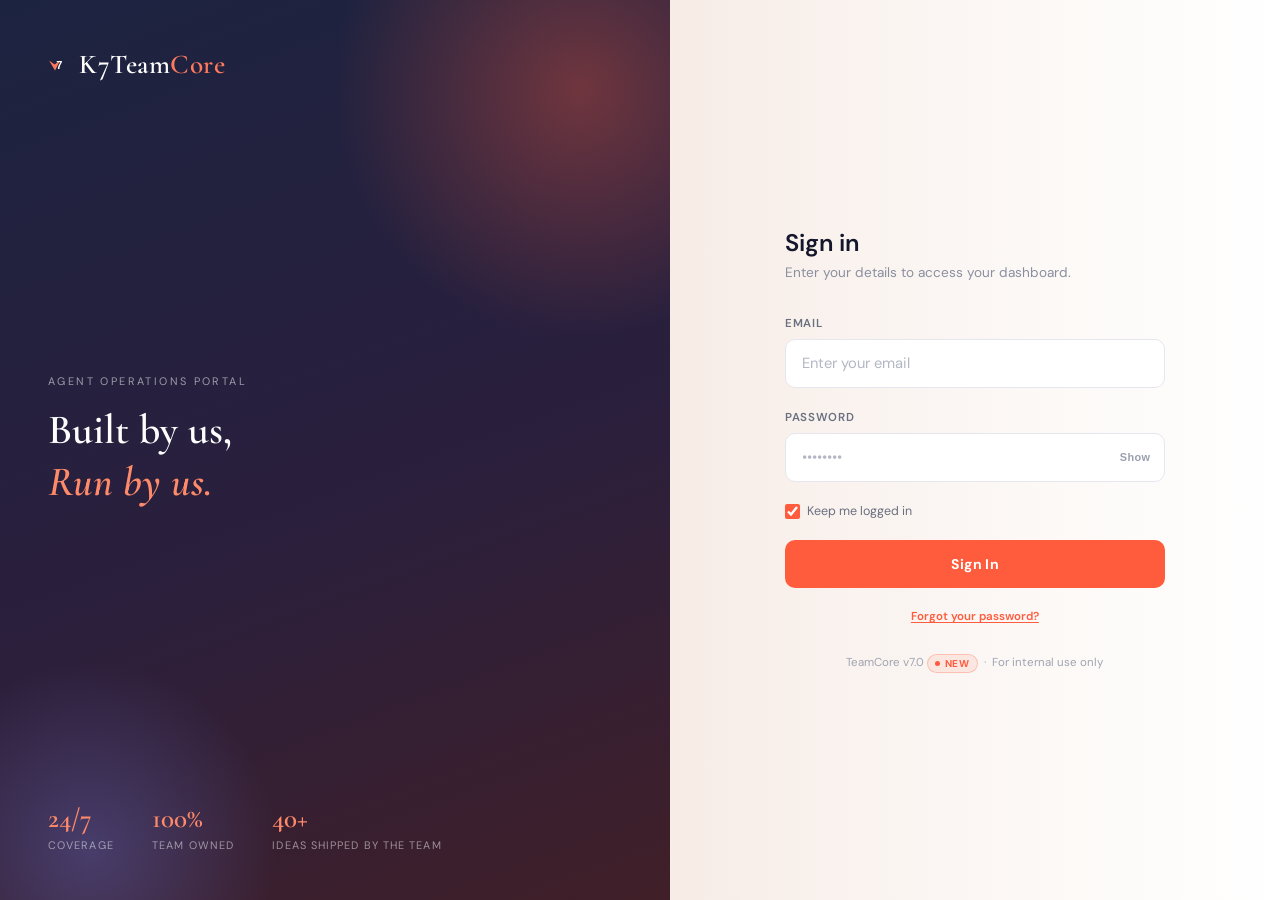
==== index.html @ cdc5b212 "Add files via upload" ====
<!DOCTYPE html>
<html lang="en">
<head>
<meta charset="UTF-8"/>
<meta name="viewport" content="width=device-width, initial-scale=1.0"/>
<title>K7TeamCore — Agent Portal</title>
<link rel="icon" type="image/png" href="favicon.png"/>
<link href="https://fonts.googleapis.com/css2?family=Cormorant+Garamond:wght@400;500;600&family=DM+Sans:wght@300;400;500;600&display=swap" rel="stylesheet"/>
<style>
  :root {
    --gold: #EF493C;
    --gold-light: #FF6658;
    --gold-dim: #C9352B;
    --navy: #DCE7F5;
    --navy-mid: #CAD5E3;
    --navy-card: #F9FBFF;
    --navy-border: #C5D1E1;
    --navy-hover: #EDF4FD;
    --text-primary: #070D2D;
    --text-muted: #445168;
    --text-dim: #7B8799;
    --accent-green: #2EC56F;
    --accent-red: #EF493C;
    --accent-blue: #4C76A8;
    --radius: 12px;
    --radius-sm: 8px;
    --transition: 0.22s ease;
  }

  /* DARK MODE */
  body.dark {
    --navy: #111827;
    --navy-mid: #1F2937;
    --navy-card: #1A2236;
    --navy-border: #2D3748;
    --navy-hover: #243044;
    --text-primary: #F1F5F9;
    --text-muted: #94A3B8;
    --text-dim: #64748B;
  }
  body.dark { background: linear-gradient(145deg, #0F172A 0%, #111827 46%, #0D1321 100%); }
  body.dark::before { opacity: 0.4; }
  body.dark .field-group input { background: #111827; border-color: #2D3748; color: #F1F5F9; }
  body.dark .field-group input::placeholder { color: #475569; }
  body.dark .comment-body { background: #1F2937; }
  body.dark .comment-input { background: #1F2937; color: #F1F5F9; }
  body.dark .ann-textarea { background: #111827; color: #F1F5F9; }
  body.dark .qa-field input, body.dark .qa-field select, body.dark .qa-field textarea,
  body.dark .qa-choice-row input[type=text] { background: #1e293b; color: #F1F5F9; border-color: #2D3748; }
  body.dark .um-input { background: #111827; color: #F1F5F9; border-color: #2D3748; }
  body.dark .quiz-option { background: #1F2937; border-color: #2D3748; color: #F1F5F9; }
  body.dark .quiz-essay { background: #111827; border-color: #2D3748; color: #F1F5F9; }
  body.dark .reports-filters input, body.dark .reports-filters select { background: #1A2236; color: #F1F5F9; border-color: #2D3748; }
  body.dark .roster-table td, body.dark .roster-table th { border-color: #2D3748; }
  body.dark .roster-table tr:nth-child(even) { background: rgba(255,255,255,.03); }
  body.dark .lightbox-info { background: #1A2236; }

  /* ═══════════════════════════════════════
     internal styles
  ═══════════════════════════════════════ */
  .xc-tab {
    padding:.45rem 1.1rem;border-radius:6px;border:1px solid var(--navy-border);
    background:var(--navy-card);color:var(--text-muted);
    font-family:'DM Sans',sans-serif;font-size:.8rem;font-weight:500;cursor:pointer;
    transition:all .18s;
  }
  .xc-tab:hover { background:var(--navy-hover);color:var(--text-primary); }
  .xc-tab.active { background:rgba(239,73,60,.1);border-color:rgba(239,73,60,.3);color:#EF493C;font-weight:600; }

  .xc-panel { display:none; }
  .xc-panel.active { display:block; animation:fadeIn .25s ease; }

  /* ═══ Escalation Desk ═══ */
  .esc-shell { padding:2rem 2.6rem 3rem; width:100%; }
  .esc-head { display:flex;align-items:center;gap:.9rem;margin-bottom:1.5rem; }
  .esc-head-icon { width:42px;height:42px;border-radius:12px;background:linear-gradient(135deg,var(--gold),var(--gold-light));display:flex;align-items:center;justify-content:center;flex-shrink:0; }
  .esc-head-title { font-family:'Cormorant Garamond',serif;font-size:1.5rem;font-weight:600;color:var(--text-primary);line-height:1.15; }
  .esc-head-sub { font-size:.78rem;color:var(--text-muted);margin-top:.15rem; }

  .esc-tabs { display:flex;gap:.5rem;margin-bottom:1.6rem;border-bottom:1px solid var(--navy-border);padding-bottom:0; }
  .esc-tab { padding:.6rem 1.1rem;border:none;background:transparent;color:var(--text-muted);font-family:'DM Sans',sans-serif;font-size:.84rem;font-weight:600;cursor:pointer;position:relative;top:1px;border-bottom:2px solid transparent;transition:color .18s,border-color .18s; }
  .esc-tab:hover { color:var(--text-primary); }
  .esc-tab.active { color:#EF493C;border-bottom-color:#EF493C; }
  .esc-panel { display:none; }
  .esc-panel.active { display:block; animation:fadeIn .2s ease; }

  .esc-live-dot { width:7px;height:7px;border-radius:50%;background:var(--accent-green);display:inline-block;animation:tsPulse 1.8s infinite; }
  .esc-live-note { font-size:.72rem;color:var(--text-dim);display:flex;align-items:center;gap:.45rem; }

  /* timers */
  .esc-timer { font-variant-numeric:tabular-nums;font-weight:700;font-size:.72rem;padding:.18rem .55rem;border-radius:20px;display:inline-flex;align-items:center;gap:.3rem;white-space:nowrap; }
  .esc-timer.ok { background:rgba(46,197,111,.12);color:var(--accent-green); }
  .esc-timer.warn { background:rgba(245,158,11,.14);color:#B7791F; }
  body.dark .esc-timer.warn { color:#F5C563; }
  .esc-timer.urgent { background:rgba(239,73,60,.14);color:#EF493C; }
  .esc-timer.progress { background:rgba(76,118,168,.14);color:var(--accent-blue); }
  .esc-timer.remote-over { background:rgba(83,74,183,.14);color:#7F77DD; }
  .esc-timer .esc-dot { width:6px;height:6px;border-radius:50%;background:currentColor;flex-shrink:0; }
  .esc-timer.urgent .esc-dot,.esc-timer.remote-over .esc-dot { animation:tsPulse 1.4s infinite; }

  /* KPI + urgent strip */
  .esc-urgent-strip { display:flex;flex-direction:column;gap:.55rem;margin-bottom:1.4rem; }
  .esc-urgent-card { background:var(--navy-card);border:1px solid var(--navy-border);border-left:3px solid var(--accent-green);border-radius:var(--radius-sm);padding:.75rem 1rem;display:flex;align-items:center;justify-content:space-between;gap:1rem;flex-wrap:wrap;transition:border-color .3s; }
  .esc-urgent-card.b-warn { border-left-color:#D9971F; }
  .esc-urgent-card.b-urgent { border-left-color:#EF493C; }
  .esc-urgent-card.b-remote { border-left-color:#7F77DD; }
  .esc-urgent-left { display:flex;align-items:center;gap:.7rem;min-width:0; }
  .esc-avatar { width:30px;height:30px;border-radius:50%;display:flex;align-items:center;justify-content:center;color:#fff;font-size:.65rem;font-weight:700;flex-shrink:0; }
  .esc-urgent-ticket { font-weight:700;font-size:.85rem;color:var(--text-primary); }
  .esc-urgent-meta { font-size:.72rem;color:var(--text-muted); }
  .esc-attn-tag { display:inline-block;font-size:.6rem;font-weight:700;letter-spacing:.03em;padding:.15rem .5rem;border-radius:20px;margin-left:.4rem;vertical-align:1px; }
  .esc-attn-tag.not-started { background:#EF493C;color:#fff; }
  .esc-attn-tag.long-remote { background:#7F77DD;color:#fff; }

  /* Cards / lists (desk) */
  .esc-mini-card { background:var(--navy-card);border:1px solid var(--navy-border);border-radius:var(--radius-sm);padding:.85rem 1rem;margin-bottom:.6rem;display:flex;align-items:center;justify-content:space-between;gap:1rem;flex-wrap:wrap; }
  .esc-mini-card.urgent { border-color:rgba(239,73,60,.35); }
  .esc-empty { font-size:.82rem;color:var(--text-dim);padding:1.6rem 0;text-align:center; }
  .esc-badge { display:inline-block;padding:.22rem .65rem;border-radius:20px;font-size:.64rem;font-weight:700;letter-spacing:.03em; }
  .esc-badge.pending { background:rgba(239,73,60,.12);color:#EF493C; }
  .esc-badge.started { background:rgba(76,118,168,.14);color:var(--accent-blue); }
  .esc-badge.resolved { background:rgba(46,197,111,.14);color:var(--accent-green); }
  .esc-vert-badge { display:inline-block;padding:.2rem .6rem;border-radius:20px;font-size:.64rem;font-weight:700;letter-spacing:.02em;border:1px solid transparent; }
  .esc-vert-badge.enterprise { background:rgba(142,124,169,.14);color:#8E7CA9;border-color:rgba(142,124,169,.3); }
  .esc-vert-badge.consumer { background:rgba(76,118,168,.14);color:var(--accent-blue);border-color:rgba(76,118,168,.3); }
  .esc-source-badge { display:inline-block;padding:.2rem .6rem;border-radius:20px;font-size:.64rem;font-weight:700;letter-spacing:.02em;border:1px solid transparent; }
  .esc-source-badge.followup { background:rgba(217,151,31,.14);color:#D9971F;border-color:rgba(217,151,31,.3); }
  .esc-source-badge.email { background:rgba(46,197,111,.14);color:var(--accent-green);border-color:rgba(46,197,111,.3); }
  .esc-source-badge.hotline { background:rgba(236,131,90,.16);color:#C25A2E;border-color:rgba(236,131,90,.35); }
  .esc-source-badge.direct { background:rgba(136,135,128,.16);color:var(--text-muted);border-color:rgba(136,135,128,.3); }

  /* Table */
  .esc-table-wrap { overflow-x:auto;border:1px solid var(--navy-border);border-radius:var(--radius); }
  .esc-table { width:100%;border-collapse:collapse;font-size:.8rem;min-width:760px; }
  .esc-table th { text-align:left;padding:.65rem .8rem;color:var(--text-muted);font-size:.65rem;text-transform:uppercase;letter-spacing:.06em;border-bottom:1px solid var(--navy-border);white-space:nowrap;background:var(--navy-hover);position:sticky;top:0; }
  .esc-table td { padding:.65rem .8rem;border-bottom:1px solid var(--navy-border);color:var(--text-primary);white-space:nowrap; }
  .esc-table tr:last-child td { border-bottom:none; }
  .esc-table tr:hover td { background:var(--navy-hover); }
  .esc-row-urgent td { background:rgba(239,73,60,.05); }

  .esc-filter-row { display:flex;gap:.6rem;flex-wrap:wrap;align-items:center; }
  .esc-filter-row .xc-input { padding:.5rem .8rem;font-size:.78rem; }

  .esc-report-name { display:flex;align-items:center;gap:.55rem;font-weight:600; }

  .esc-agent-chip { display:inline-flex;align-items:center;gap:.5rem;background:var(--navy-hover);border:1px solid var(--navy-border);border-radius:20px;padding:.3rem .5rem .3rem .3rem;font-size:.8rem;color:var(--text-primary);margin:0 .5rem .5rem 0; }
  .esc-chip-remove { border:none;background:transparent;color:var(--text-dim);cursor:pointer;font-size:1rem;line-height:1;padding:0 .2rem;border-radius:50%;transition:color .15s,background .15s; }
  .esc-chip-remove:hover { color:#fff;background:#EF493C; }
  .esc-agent-add-row { display:flex;gap:.6rem;margin-top:.7rem;flex-wrap:wrap; }


  /* Agent-wise live status cards */
  .esc-agent-grid { display:grid;grid-template-columns:repeat(auto-fill,minmax(260px,1fr));gap:.9rem; }
  .esc-agent-card { background:var(--navy-card);border:1px solid var(--navy-border);border-radius:var(--radius);padding:1rem 1.15rem;display:flex;flex-direction:column;gap:.7rem; }
  .esc-agent-card-head { display:flex;align-items:center;gap:.7rem; }
  .esc-agent-card-name { font-weight:700;font-size:.9rem;color:var(--text-primary); }
  .esc-agent-status { display:inline-flex;align-items:center;gap:.4rem;font-size:.72rem;font-weight:600;padding:.15rem .55rem;border-radius:20px;margin-top:.15rem; }
  .esc-agent-status .esc-dot { width:6px;height:6px;border-radius:50%;background:currentColor; }
  .esc-agent-status.idle { background:rgba(46,197,111,.12);color:var(--accent-green); }
  .esc-agent-status.working { background:rgba(76,118,168,.14);color:var(--accent-blue); }
  .esc-agent-status.waiting { background:rgba(239,73,60,.12);color:#EF493C; }
  .esc-agent-stats { display:grid;grid-template-columns:repeat(2,1fr);gap:.55rem .5rem;border-top:1px solid var(--navy-border);padding-top:.65rem; }
  .esc-agent-stat-val { font-size:1.05rem;font-weight:800;color:var(--text-primary);font-variant-numeric:tabular-nums; }
  .esc-agent-stat-label { font-size:.62rem;color:var(--text-dim);text-transform:uppercase;letter-spacing:.05em;margin-top:.1rem; }
  .esc-agent-current { font-size:.74rem;color:var(--text-muted); }

  .esc-modal-overlay { position:fixed;inset:0;background:rgba(7,13,45,.72);backdrop-filter:blur(5px);z-index:99997;display:flex;align-items:center;justify-content:center;padding:1rem;animation:fadeIn .15s ease; }
  .esc-modal-box { background:var(--navy-card);border:1px solid var(--navy-border);border-radius:16px;padding:1.6rem 1.8rem;max-width:440px;width:100%;box-shadow:0 20px 60px rgba(0,0,0,.5); }

  /* Own responsive grid — don't inherit live-stats-row's fixed 4-column
     layout, since a 5th KPI card would then wrap alone with empty space
     beside it. auto-fit lets all cards distribute evenly at any width. */
  /* Not Started is the hero metric — the team's #1 focus — everything
     else is secondary, smaller, and one visual step down. */
  .esc-kpi-hero-row { display:flex;flex-wrap:wrap;gap:1rem;margin-bottom:1rem; }
  .esc-kpi-hero { flex:1.3 1 260px; background:rgba(239,73,60,.07);border:1.5px solid rgba(239,73,60,.5);border-radius:var(--radius);padding:1.2rem 1.4rem; }
  .esc-kpi-hero-val { font-family:'Cormorant Garamond',serif;font-size:3rem;font-weight:600;line-height:1;color:#EF493C; }
  .esc-kpi-hero-label { font-size:.82rem;font-weight:700;color:#EF493C;margin-top:.3rem; }
  .esc-kpi-hero-split { font-size:.76rem;margin-top:.6rem;font-weight:600; }
  .esc-kpi-secondary-a { flex:1 1 220px;background:var(--navy-card);border:1px solid var(--navy-border);border-radius:var(--radius);padding:1.2rem 1.4rem; }
  .esc-kpi-secondary-a-val { font-family:'DM Sans',sans-serif;font-size:1.9rem;font-weight:800;color:var(--text-primary);letter-spacing:-.02em; }
  .esc-kpi-secondary-a-label { font-size:.78rem;color:var(--text-muted);margin-top:.2rem; }
  .esc-kpi-secondary-a-split { font-size:.72rem;margin-top:.5rem; }

  .esc-kpi-secondary-row { display:flex;flex-wrap:wrap;gap:.8rem;margin-bottom:1.4rem; }
  .esc-kpi-chip { flex:1 1 150px;background:var(--navy-card);border:1px solid var(--navy-border);border-radius:var(--radius);padding:.8rem 1rem; }
  .esc-kpi-chip-val { font-family:'DM Sans',sans-serif;font-size:1.25rem;font-weight:800;color:var(--text-primary);letter-spacing:-.02em; }
  .esc-kpi-chip-label { font-size:.68rem;color:var(--text-dim);text-transform:uppercase;letter-spacing:.04em;margin-top:.15rem; }

  .esc-agent-current-list { font-size:.74rem;color:var(--accent-blue);background:rgba(76,118,168,.1);border-radius:8px;padding:.4rem .6rem;margin-top:-.2rem; }
  .esc-agent-waiting-list { font-size:.74rem;color:#EF493C;background:rgba(239,73,60,.08);border-radius:8px;padding:.4rem .6rem;margin-top:-.2rem; }

  .esc-sla-wrap { display:flex;align-items:center;gap:1.6rem;flex-wrap:wrap; }
  .esc-sla-legend { display:flex;flex-direction:column;gap:.5rem; }
  .esc-sla-legend-row { display:flex;align-items:center;gap:.5rem;font-size:.82rem;color:var(--text-primary); }
  .esc-sla-legend-dot { width:9px;height:9px;border-radius:50%;flex-shrink:0; }

  /* Escalation Trends — plain CSS bar charts, no charting library */
  .esc-trend-agent-row { display:flex;align-items:center;gap:.7rem;margin-bottom:.55rem; }
  .esc-trend-agent-name { width:90px;flex-shrink:0;font-size:.78rem;color:var(--text-primary);white-space:nowrap;overflow:hidden;text-overflow:ellipsis; }
  .esc-trend-agent-track { flex:1;background:var(--navy-hover);border-radius:4px;height:18px;overflow:hidden; }
  .esc-trend-agent-fill { height:100%;background:var(--gold);border-radius:4px;transition:width .4s ease; }
  .esc-trend-agent-val { width:26px;flex-shrink:0;text-align:right;font-size:.78rem;font-weight:700;color:var(--text-primary); }

  @media (max-width:1440px){
    /* Laptop-range screens (14-15") — the desktop padding and hero font size
       were tuned for large external monitors and were eating up too much of
       a smaller screen's actual width/height, which read as "cramped". */
    .esc-shell { padding:1.4rem 1.5rem 2rem; }
    .esc-kpi-hero-val { font-size:2.5rem; }
    .esc-kpi-secondary-a-val { font-size:1.6rem; }
    .esc-head { margin-bottom: 1rem; }
  }

  @media (max-width:768px){
    .esc-shell { padding:1.2rem 1rem 2rem; }
  }

  .xc-card {
    background:var(--navy-card);border:1px solid var(--navy-border);
    border-radius:var(--radius);padding:1.4rem 1.6rem;margin-bottom:1rem;
  }
  .xc-card-title { font-size:1rem;font-weight:600;color:var(--text-primary);margin-bottom:.3rem; }
  .xc-card-sub { font-size:.8rem;color:var(--text-muted);margin-bottom:1rem;line-height:1.5; }

  .xc-label {
    display:block;font-size:.68rem;letter-spacing:.12em;text-transform:uppercase;
    color:var(--text-muted);margin-bottom:.4rem;font-weight:500;
  }
  .xc-input {
    width:100%;padding:.6rem .9rem;background:var(--navy-hover);
    border:1px solid var(--navy-border);border-radius:var(--radius-sm);
    color:var(--text-primary);font-family:'DM Sans',sans-serif;font-size:.875rem;
    outline:none;transition:border-color .2s;
  }
  .xc-input:focus { border-color:var(--gold-dim);box-shadow:0 0 0 3px rgba(239,73,60,.1); }

  .xc-btn {
    padding:.55rem 1.3rem;background:var(--gold);color:#fff;
    border:none;border-radius:6px;font-family:'DM Sans',sans-serif;
    font-size:.82rem;font-weight:600;cursor:pointer;transition:background .18s;
  }
  .xc-btn:hover { background:var(--gold-light); }
  .xc-btn-sec {
    padding:.55rem 1.3rem;background:transparent;color:var(--text-muted);
    border:1px solid var(--navy-border);border-radius:6px;
    font-family:'DM Sans',sans-serif;font-size:.82rem;font-weight:500;cursor:pointer;
  }
  .xc-btn-sec:hover { background:var(--navy-hover); }
  .xc-btn-danger {
    padding:.45rem 1rem;background:rgba(239,73,60,.12);color:var(--accent-red);
    border:1px solid rgba(239,73,60,.28);border-radius:6px;
    font-family:'DM Sans',sans-serif;font-size:.78rem;font-weight:600;cursor:pointer;
  }
  .xc-btn-danger:hover { background:rgba(239,73,60,.22); }
  .xc-btn-sm {
    padding:.35rem .8rem;background:var(--gold);color:#fff;border:none;
    border-radius:5px;font-family:'DM Sans',sans-serif;font-size:.75rem;
    font-weight:600;cursor:pointer;
  }
  .xc-btn-sm:hover { background:var(--gold-light); }

  .xc-row {
    display:grid;grid-template-columns:1fr 1fr 1fr auto;gap:.75rem;
    align-items:flex-end;padding:.85rem 1rem;
    background:var(--navy-hover);border:1px solid var(--navy-border);
    border-radius:var(--radius-sm);margin-bottom:.6rem;
  }
  .xc-row:last-child { margin-bottom:0; }

  .xc-limit-card {
    padding:1rem;background:var(--navy-hover);border:1px solid var(--navy-border);
    border-radius:var(--radius-sm);
  }
  .xc-limit-icon { font-size:1.4rem;margin-bottom:.6rem; }

  .xc-user-row {
    display:flex;align-items:center;gap:1rem;padding:.9rem 1rem;
    background:var(--navy-hover);border:1px solid var(--navy-border);
    border-radius:var(--radius-sm);margin-bottom:.6rem;flex-wrap:wrap;
  }
  .xc-user-info { flex:1;min-width:140px; }
  .xc-user-name { font-weight:600;font-size:.875rem;color:var(--text-primary); }
  .xc-user-email { font-size:.74rem;color:var(--text-muted);margin-top:.1rem; }
  .xc-role-select { padding:.35rem .7rem;border-radius:6px;border:1px solid var(--navy-border);background:var(--navy-card);color:var(--text-primary);font-family:'DM Sans',sans-serif;font-size:.8rem; }
  .xc-save-note { font-size:.72rem;color:var(--accent-green);display:none;margin-left:.5rem; }

  body.dark .xc-input { background:#111827;border-color:#2D3748;color:#F1F5F9; }
  body.dark .xc-row, body.dark .xc-limit-card, body.dark .xc-user-row { background:#1F2937;border-color:#2D3748; }


  .dark-toggle {
    width: 36px; height: 36px; border-radius: 50%;
    background: rgba(255,255,255,.08); border: 1px solid rgba(255,255,255,.15);
    color: #fff; font-size: 1rem; cursor: pointer;
    display: flex; align-items: center; justify-content: center;
    transition: all .2s; flex-shrink: 0;
  }
  .dark-toggle:hover { background: rgba(255,255,255,.16); }

  /* Work clock in topbar */
  .work-clock-wrap {
    display: flex; align-items: center; gap: .5rem;
    background: rgba(255,255,255,.07); border: 1px solid rgba(255,255,255,.14);
    border-radius: 30px; padding: .3rem .35rem .3rem .75rem;
  }
  .work-clock-time {
    font-size: .72rem; font-weight: 600; color: rgba(255,255,255,.7);
    font-variant-numeric: tabular-nums; min-width: 44px;
  }
  .work-clock-time.ticking { color: #4ade80; }
  .wclock-btn {
    font-size: .7rem; font-weight: 700; letter-spacing: .06em;
    padding: .3rem .8rem; border-radius: 20px; border: none;
    cursor: pointer; font-family: 'DM Sans', sans-serif;
    transition: all .2s;
  }
  .wclock-btn.start { background: #2EC56F; color: #fff; }
  .wclock-btn.start:hover { background: #27a85f; }
  .wclock-btn.end { background: rgba(239,73,60,.2); color: #ff7f75; border: 1px solid rgba(239,73,60,.3); }
  .wclock-btn.end:hover { background: rgba(239,73,60,.35); }

  /* Show/hide password */
  .pwd-wrap { position: relative; }
  .pwd-wrap input { width: 100%; padding-right: 3.5rem !important; }
  .pwd-show-btn {
    position: absolute; right: .75rem; top: 50%; transform: translateY(-50%);
    background: none; border: none; cursor: pointer;
    color: var(--text-dim); font-size: .72rem; font-weight: 600;
    font-family: 'DM Sans', sans-serif; letter-spacing: .04em;
    transition: color .2s;
  }
  .pwd-show-btn:hover { color: var(--gold); }

  * { box-sizing: border-box; margin: 0; padding: 0; }

  body {
    font-family: 'DM Sans', sans-serif;
    background:
      linear-gradient(145deg, #FBF3EC 0%, #F7ECE6 46%, #EDE0D3 100%);
    color: var(--text-primary);
    height: 100vh;
    overflow: hidden;
    display: flex;
    flex-direction: column;
  }

  /* ─── GRID NOISE BACKGROUND ─── */
  body::before {
    content: '';
    position: fixed;
    inset: 0;
    background-image:
      radial-gradient(ellipse 80% 60% at 20% 10%, rgba(239,73,60,0.09) 0%, transparent 60%),
      radial-gradient(ellipse 60% 50% at 80% 90%, rgba(76,118,168,0.12) 0%, transparent 50%),
      repeating-linear-gradient(0deg, transparent, transparent 39px, rgba(7,13,45,0.035) 39px, rgba(7,13,45,0.035) 40px),
      repeating-linear-gradient(90deg, transparent, transparent 39px, rgba(7,13,45,0.035) 39px, rgba(7,13,45,0.035) 40px);
    pointer-events: none;
    z-index: 0;
  }

  /* ─── VIEWS ─── */
  .view { display: none; position: relative; z-index: 1; flex: 1; min-height: 0; }
  .view.active { display: flex; }

  /* ══════════════════════════════
     LOGIN PAGE — Split Editorial
     (scoped under #login-view; does NOT touch
      shared classes like .field-group used elsewhere)
  ══════════════════════════════ */
  #login-view {
    align-items: stretch;
    justify-content: flex-start;
    padding: 0;
    overflow-y: auto;
  }

  .li-brand {
    flex: 1.05;
    position: relative;
    background: linear-gradient(160deg, #1c2340 0%, #2a1f3d 55%, #401f28 100%);
    display: flex; flex-direction: column; justify-content: space-between;
    padding: 3rem;
    overflow: hidden;
    color: #fff;
    min-height: 100%;
  }
  .li-brand::before, .li-brand::after {
    content: ''; position: absolute; border-radius: 50%;
    background: radial-gradient(circle, rgba(255,91,61,0.35), transparent 70%);
  }
  .li-brand::before { width: 500px; height: 500px; top: -160px; right: -160px; animation: liFloat1 14s ease-in-out infinite; }
  .li-brand::after { width: 380px; height: 380px; bottom: -140px; left: -100px; background: radial-gradient(circle, rgba(120,140,255,0.28), transparent 70%); animation: liFloat2 16s ease-in-out infinite; }
  @keyframes liFloat1 { 0%,100% { transform: translate(0,0); } 50% { transform: translate(-30px,30px); } }
  @keyframes liFloat2 { 0%,100% { transform: translate(0,0); } 50% { transform: translate(25px,-25px); } }

  .li-brand-top { position: relative; z-index: 2; display: flex; align-items: center; gap: 9px; }
  .li-brand-word { font-family: 'Cormorant Garamond', serif; font-size: 1.7rem; font-weight: 600; letter-spacing: .02em; }
  .li-brand-word span { color: #ff7a5c; }

  .li-brand-mid { position: relative; z-index: 2; max-width: 420px; }
  .li-eyebrow { font-size: .68rem; letter-spacing: .22em; text-transform: uppercase; color: rgba(255,255,255,0.55); margin-bottom: 1.1rem; }
  .li-brand-mid h1 { font-family: 'Cormorant Garamond', serif; font-size: 2.6rem; font-weight: 600; line-height: 1.25; color: #fff; }
  .li-brand-mid h1 .li-accent { color: #ff8a6a; font-style: italic; }
  .li-brand-mid p { font-size: .9rem; color: rgba(255,255,255,0.65); margin-top: 1.1rem; line-height: 1.7; }

  .li-brand-bottom { position: relative; z-index: 2; display: flex; gap: 2.4rem; }
  .li-stat .n { font-family: 'Cormorant Garamond', serif; font-size: 1.7rem; font-weight: 600; color: #ff8a6a; }
  .li-stat .l { font-size: .68rem; letter-spacing: .1em; text-transform: uppercase; color: rgba(255,255,255,0.5); margin-top: .2rem; }

  .li-panel {
    flex: 1;
    display: flex; align-items: center; justify-content: center;
    padding: 2rem;
    position: relative;
    background: linear-gradient(90deg, #f7ece6 0%, #fbf6f3 45%, #ffffff 100%);
  }
  .li-form-wrap { width: 100%; max-width: 380px; }

  .li-form-head { margin-bottom: 2.2rem; text-align: left; }
  .li-form-head h2 { font-size: 1.5rem; font-weight: 600; color: #14172b; font-family: 'DM Sans', sans-serif; }
  .li-form-head p { font-size: .85rem; color: #8a8f9f; margin-top: .35rem; }

  .li-field { margin-bottom: 1.35rem; }
  .li-field label {
    display: block; font-size: .72rem; font-weight: 600; letter-spacing: .06em;
    text-transform: uppercase; color: #6b7080; margin-bottom: .5rem;
  }
  .li-field .li-wrap { position: relative; }
  .li-field input {
    width: 100%; padding: .85rem 1rem;
    background: #fff;
    border: 1.5px solid #e6e7ee; border-radius: 10px;
    font-family: 'DM Sans', sans-serif; font-size: .92rem; color: #14172b;
    outline: none; transition: border-color .2s, box-shadow .2s;
  }
  .li-field input:focus { border-color: #ff5b3d; box-shadow: 0 0 0 4px rgba(255,91,61,0.1); }
  .li-field input::placeholder { color: #b3b7c4; }

  .li-pwd-toggle {
    position: absolute; right: .9rem; top: 50%; transform: translateY(-50%);
    font-size: .68rem; font-weight: 700; color: #9a9fae; background: none;
    border: none; cursor: pointer; letter-spacing: .04em;
  }
  .li-pwd-toggle:hover { color: #ff5b3d; }

  .li-row-check {
    display: flex; align-items: center; gap: .45rem;
    font-size: .78rem; color: #6b7080; cursor: pointer;
    margin: .3rem 0 1.1rem;
  }
  .li-row-check input { accent-color: #ff5b3d; width: 15px; height: 15px; }

  .login-error,
  .login-status {
    font-size: 0.82rem;
    margin: 0 0 0.8rem;
    display: none;
    justify-content: center;
    align-items: center;
    gap: 0.6rem;
  }

  .login-error { color: var(--accent-red); text-align: center; }
  .login-status {
    color: #8a8f9f;
    text-align: center;
    display: flex;
  }

  .login-loader {
    width: 16px;
    height: 16px;
    border-radius: 50%;
    border: 2px solid rgba(20,23,43,0.12);
    border-top-color: #ff5b3d;
    animation: spin 0.9s linear infinite;
  }

  @keyframes spin {
    to { transform: rotate(360deg); }
  }

  .login-btn {
    width: 100%;
    padding: .95rem;
    margin-top: .2rem;
    border: none; border-radius: 10px;
    background: #ff5b3d;
    color: #fff;
    font-family: 'DM Sans', sans-serif;
    font-size: .88rem;
    font-weight: 700;
    letter-spacing: 0.02em;
    cursor: pointer;
    transition: background .2s, transform .2s;
  }

  .login-btn:hover { background: #e84a2e; transform: translateY(-1px); }
  .login-btn:active { transform: translateY(0); }
  .login-btn:disabled { opacity: .75; cursor: default; transform: none; }

  .li-fp-link { font-size: .72rem; color: #ff5b3d; cursor: pointer; text-decoration: underline; text-underline-offset: 2px; font-weight: 600; }
  .li-fp-msg { font-size: .72rem; color: #a0a4b2; }

  .login-footer {
    margin-top: 1.8rem;
    text-align: center;
    font-size: 0.72rem;
    color: #a0a4b2;
  }

  .li-new-badge {
    display: inline-flex;
    align-items: center;
    gap: .3rem;
    font-size: .62rem;
    font-weight: 700;
    letter-spacing: .06em;
    text-transform: uppercase;
    color: #ff5b3d;
    background: rgba(255,91,61,0.1);
    border: 1px solid rgba(255,91,61,0.28);
    border-radius: 20px;
    padding: .12rem .5rem .12rem .4rem;
    vertical-align: middle;
  }
  .li-new-badge::before {
    content: '';
    width: 5px; height: 5px; border-radius: 50%;
    background: #ff5b3d;
    animation: liNewPulse 1.8s ease-in-out infinite;
  }
  @keyframes liNewPulse {
    0%, 100% { opacity: 1; box-shadow: 0 0 0 0 rgba(255,91,61,0.5); }
    50% { opacity: .6; box-shadow: 0 0 0 3px rgba(255,91,61,0); }
  }

  /* UI dissolving into particles: the two login panels fade + scale down
     while the magnetic particle convergence plays on the canvas above them.
     Also applies to the dashboard so the same effect works in reverse on
     logout (dashboard dissolves, login panels reform underneath). */
  body.li-transitioning .li-brand,
  body.li-transitioning .li-panel,
  body.li-transitioning #dashboard-view {
    transition: transform .8s cubic-bezier(.65,0,.35,1), filter .8s ease, opacity .8s cubic-bezier(.65,0,.35,1);
    transform: scale(0.96);
    filter: blur(4px);
    opacity: 0;
  }

  /* Magnetic particle convergence canvas */
  .li-wipe {
    position: fixed; inset: 0; z-index: 999;
    pointer-events: none;
    opacity: 0;
    transition: opacity .25s ease;
  }
  .li-wipe.show { opacity: 1; pointer-events: all; }

  /* Brand mark that condenses into being at the convergence point, then
     bursts away (success) or is simply dismissed (failure/reverse) */
  .li-wipe-logo {
    position: fixed; top: 0; left: 0; z-index: 1000;
    width: 42px; height: 42px;
    transform: translate(-50%,-50%) scale(0.4);
    opacity: 0;
    pointer-events: none;
    filter: drop-shadow(0 0 18px rgba(255,91,61,0.8));
    transition: opacity .35s ease, transform .35s cubic-bezier(.34,1.56,.64,1), filter .35s ease;
  }
  .li-wipe-logo svg { width: 100%; height: 100%; display: block; }
  .li-wipe-logo.show { opacity: 1; transform: translate(-50%,-50%) scale(1); }
  .li-wipe-logo.burst { opacity: 0; transform: translate(-50%,-50%) scale(2.1); filter: drop-shadow(0 0 34px rgba(255,91,61,0)); }

  /* Lightweight local particle burst for small in-page actions (Start/End
     Work) — always transparent when idle, never dims the screen or blocks
     clicks, unlike the full-screen login/logout transition above. */
  .li-burst { position: fixed; inset: 0; z-index: 500; pointer-events: none; }

  @media (max-width: 860px) {
    #login-view { flex-direction: column; }
    .li-brand { min-height: 260px; padding: 2rem; }
    .li-brand-mid h1 { font-size: 2rem; }
  }

  /* ══════════════════════════════
     DASHBOARD LAYOUT
  ══════════════════════════════ */
  #dashboard-view {
    flex-direction: column;
  }

  /* ─── TOPBAR ─── */
  .topbar {
    display: flex;
    align-items: center;
    justify-content: space-between;
    padding: 0 2rem;
    height: 60px;
    background: rgba(19,23,49,0.96);
    backdrop-filter: blur(12px);
    border-bottom: 1px solid var(--navy-border);
    position: sticky;
    top: 0;
    z-index: 100;
    flex-shrink: 0;
  }

  .topbar-brand {
    font-family: 'Cormorant Garamond', serif;
    font-size: 1.5rem;
    font-weight: 600;
    letter-spacing: 0.04em;
    color: #FFFFFF;
  }

  .topbar-brand span { color: var(--gold); }

  .topbar-right {
    display: flex;
    align-items: center;
    gap: 1.2rem;
  }

  .agent-badge {
    display: flex;
    align-items: center;
    gap: 0.6rem;
    background: var(--navy-card);
    border: 1px solid var(--navy-border);
    padding: 0.35rem 0.9rem 0.35rem 0.35rem;
    border-radius: 50px;
  }

  .avatar {
    width: 30px; height: 30px;
    border-radius: 50%;
    background: linear-gradient(135deg, var(--gold-dim), var(--gold));
    display: flex; align-items: center; justify-content: center;
    font-size: 0.7rem;
    font-weight: 600;
    color: #FFFFFF;
  }

  .agent-name {
    font-size: 0.82rem;
    font-weight: 500;
    color: var(--text-primary);
  }

  .logout-btn {
    background: rgba(239,73,60,0.14);
    border: 1px solid rgba(255,255,255,0.34);
    color: #FFFFFF;
    padding: 0.38rem 0.95rem;
    border-radius: 6px;
    font-size: 0.8rem;
    font-weight: 600;
    cursor: pointer;
    transition: all var(--transition);
    font-family: 'DM Sans', sans-serif;
  }

  .logout-btn:hover {
    background: var(--gold);
    border-color: var(--gold-light);
    color: #FFFFFF;
    transform: translateY(-1px);
  }

  /* ─── BODY LAYOUT ─── */
  .dash-body {
    display: flex;
    flex: 1;
    min-height: 0; /* critical: lets flex children shrink below content size */
    overflow: hidden;
  }

  /* ─── SIDEBAR ─── */
  .sidebar {
    width: 220px;
    flex-shrink: 0;
    background: var(--navy-card);
    border-right: 1px solid var(--navy-border);
    padding: 1.5rem 0;
    display: flex;
    flex-direction: column;
    gap: 0.25rem;
    overflow-y: auto;
    overflow-x: hidden;
  }

  .sidebar-section {
    padding: 0 1rem 0.5rem;
    font-size: 0.62rem;
    letter-spacing: 0.16em;
    text-transform: uppercase;
    color: var(--text-dim);
    font-weight: 500;
    margin-top: 1rem;
  }

  .sidebar-item {
    display: flex;
    align-items: center;
    gap: 0.75rem;
    padding: 0.6rem 1.2rem;
    margin: 0 0.5rem;
    border-radius: var(--radius-sm);
    cursor: pointer;
    transition: all var(--transition);
    font-size: 0.875rem;
    font-weight: 400;
    color: var(--text-muted);
    border: 1px solid transparent;
  }

  .sidebar-item:hover {
    background: var(--navy-hover);
    color: var(--text-primary);
  }

  .sidebar-item.active {
    background: rgba(174,123,76,0.10);
    border-color: rgba(174,123,76,0.24);
    color: var(--gold-light);
  }

  .sidebar-item .s-icon {
    width: 18px;
    height: 18px;
    opacity: 0.7;
    flex-shrink: 0;
  }

  .sidebar-item.active .s-icon { opacity: 1; }

  .sidebar-badge {
    margin-left: auto;
    background: var(--gold);
    color: #1a1200;
    font-size: 0.65rem;
    font-weight: 600;
    padding: 1px 6px;
    border-radius: 10px;
  }

  .admin-only {
    display: none;
  }

  /* ─── MAIN CONTENT ─── */
  .main-content {
    flex: 1;
    overflow-y: auto;
    padding: 2rem 2.5rem;
  }

  .page { display: none; }
  .page.active { display: block; animation: fadeIn 0.3s ease; }
  #page-about.active { display: flex !important; flex-direction: column; }

  /* ─── HOME PAGE ─── */
  /* ── Weather Widget + World Clock Dropdown ── */
  .wx-widget {
    display: inline-flex; align-items: center; gap: .4rem;
    background: rgba(255,255,255,.08); border: 1px solid rgba(255,255,255,.13);
    border-radius: 30px; padding: .28rem .65rem .28rem .48rem;
    cursor: pointer; transition: background .18s;
    font-family: 'DM Sans', sans-serif;
    white-space: nowrap; flex-shrink: 0;
    color: inherit; outline: none;
  }
  .wx-widget:hover, .wx-widget.open { background: rgba(255,255,255,.16); border-color: rgba(255,255,255,.22); }
  .wx-icon { font-size: 1rem; line-height: 1; flex-shrink: 0; }
  .wx-temp { font-size: .76rem; font-weight: 700; color: rgba(255,255,255,.92); }
  .wx-city-pill { font-size: .72rem; font-weight: 500; color: rgba(255,255,255,.7); }
  .wx-pill-sep { font-size: .6rem; color: rgba(255,255,255,.25); }
  .wx-globe { font-size: .78rem; line-height: 1; }
  .wx-arrow { font-size: .6rem; color: rgba(255,255,255,.45); margin-left: .1rem; transition: transform .18s; }
  .wx-widget.open .wx-arrow { transform: rotate(180deg); }

  /* Dropdown */
  .wx-dropdown {
    position: absolute; top: calc(100% + 10px); left: 0;
    width: 520px; max-width: calc(100vw - 2rem);
    background: #111827;
    border: 1px solid rgba(255,255,255,.1);
    border-radius: 20px; padding: 0;
    box-shadow: 0 32px 80px rgba(0,0,0,.7), 0 0 0 0.5px rgba(255,255,255,.06);
    z-index: 9999; overflow: hidden;
    max-height: calc(100vh - 80px); overflow-y: auto;
    animation: wxFadeIn .2s cubic-bezier(.16,1,.3,1);
  }
  body:not(.dark) .wx-dropdown {
    background: #1e293b;
    border-color: rgba(255,255,255,.12);
    box-shadow: 0 32px 80px rgba(0,0,0,.45), 0 0 0 0.5px rgba(255,255,255,.08);
  }
  @keyframes wxFadeIn { from { opacity:0; transform:translateY(-8px) scale(.98); } to { opacity:1; transform:translateY(0) scale(1); } }

  .wx-drop-header {
    display: flex; align-items: center; justify-content: space-between;
    padding: .85rem 1.1rem .6rem;
    border-bottom: 0.5px solid rgba(255,255,255,.07);
  }
  .wx-drop-header-left { display: flex; align-items: center; gap: .5rem; }
  .wx-drop-htitle {
    font-size: .72rem; font-weight: 600; letter-spacing: .1em;
    text-transform: uppercase; color: rgba(255,255,255,.4);
    font-family: 'DM Sans', sans-serif;
  }
  .wx-beta-tag {
    font-size: .55rem; font-weight: 700; letter-spacing: .1em;
    text-transform: uppercase; color: rgba(239,73,60,.9);
    background: rgba(239,73,60,.12); border: 1px solid rgba(239,73,60,.25);
    border-radius: 4px; padding: 1px 5px;
    font-family: 'DM Sans', sans-serif;
  }
  .wx-drop-lastupd {
    font-size: .62rem; color: rgba(255,255,255,.22);
    font-family: 'DM Sans', sans-serif;
  }

  .wx-grid {
    display: grid; grid-template-columns: 1fr 1fr;
    gap: 0; padding: .5rem;
  }
  .wx-city-card {
    display: flex; align-items: center; gap: .7rem;
    padding: .7rem .85rem; border-radius: 12px;
    transition: background .15s; cursor: default;
    position: relative; overflow: hidden;
  }
  .wx-city-card:hover { background: rgba(255,255,255,.06); }
  .wx-city-card.work-hours { background: rgba(46,197,111,.04); }
  .wx-city-card.work-hours:hover { background: rgba(46,197,111,.08); }

  /* Subtle separator lines between rows */
  .wx-city-card:nth-child(odd):not(:nth-last-child(-n+2)) {
    border-bottom: 0.5px solid rgba(255,255,255,.04);
  }

  .wx-work-dot {
    width: 5px; height: 5px; border-radius: 50%; flex-shrink: 0;
    background: rgba(255,255,255,.15); position: absolute; top: .7rem; right: .75rem;
  }
  .wx-work-dot.active { background: #2EC56F; box-shadow: 0 0 6px rgba(46,197,111,.7); }

  .wx-city-flag { width:28px; height:20px; border-radius:3px; flex-shrink:0; object-fit:cover; display:block; }
  .wx-city-body { flex: 1; min-width: 0; }
  .wx-city-name {
    font-size: .7rem; font-weight: 500; color: rgba(255,255,255,.5);
    font-family: 'DM Sans',sans-serif; margin-bottom: 1px;
    white-space: nowrap; overflow: hidden; text-overflow: ellipsis;
  }
  .wx-city-time {
    font-size: 1.05rem; font-weight: 700; color: rgba(255,255,255,.95);
    font-family: 'DM Sans',sans-serif; font-variant-numeric: tabular-nums;
    letter-spacing: -.01em; line-height: 1.1;
  }
  .wx-city-ampm {
    font-size: .65rem; font-weight: 500; color: rgba(255,255,255,.4);
    font-family: 'DM Sans',sans-serif; margin-left: 2px;
  }
  .wx-city-date {
    font-size: .62rem; color: rgba(255,255,255,.25);
    font-family: 'DM Sans',sans-serif; margin-top: 1px;
  }
  .wx-city-wx { text-align: right; flex-shrink: 0; min-width: 36px; }
  .wx-city-wicon { font-size: 1.3rem; display: block; line-height: 1; }
  .wx-city-wtemp {
    font-size: .65rem; font-weight: 600; color: rgba(255,255,255,.45);
    font-family: 'DM Sans',sans-serif; display: block; text-align: center;
    margin-top: 1px;
  }
  .wx-drop-footer {
    padding: .5rem 1.1rem .65rem;
    border-top: 0.5px solid rgba(255,255,255,.06);
    font-size: .62rem; color: rgba(255,255,255,.2);
    font-family: 'DM Sans',sans-serif;
    display: flex; align-items: center; gap: .4rem;
  }
  @media (max-width: 600px) {
    .wx-dropdown { width: calc(100vw - 1rem); left: auto; right: -1rem; border-radius: 16px; }
    .wx-grid { grid-template-columns: 1fr; }
    .wx-city-pill, .wx-pill-sep, .wx-globe { display: none; }
  }

  .wx-dropdown::-webkit-scrollbar { width: 4px; }
  .wx-dropdown::-webkit-scrollbar-track { background: transparent; }
  .wx-dropdown::-webkit-scrollbar-thumb { background: rgba(255,255,255,.15); border-radius: 4px; }
  .wx-dropdown::-webkit-scrollbar-thumb:hover { background: rgba(255,255,255,.28); }

  .home-greeting {
    margin-bottom: 2.5rem;
  }

  .home-greeting h1 {
    font-family: 'Cormorant Garamond', serif;
    font-size: 2rem;
    font-weight: 500;
    color: var(--text-primary);
    line-height: 1.2;
  }

  .home-greeting p {
    color: var(--text-muted);
    font-size: 0.875rem;
    margin-top: 0.4rem;
  }

  .date-pill {
    display: inline-block;
    background: rgba(174,123,76,0.12);
    border: 1px solid rgba(174,123,76,0.26);
    color: var(--gold-light);
    font-size: 0.75rem;
    padding: 0.25rem 0.8rem;
    border-radius: 20px;
    margin-bottom: 0.6rem;
    letter-spacing: 0.06em;
  }

  /* Absence Banner */
  .absence-banner {
    background: rgba(199,102,95,0.08);
    border: 1px solid rgba(199,102,95,0.22);
    border-radius: var(--radius);
    padding: 1rem 1.4rem;
    margin-bottom: 2rem;
    display: flex;
    align-items: center;
    gap: 1rem;
  }

  .absence-icon {
    width: 36px; height: 36px;
    border-radius: 50%;
    background: rgba(199,102,95,0.13);
    display: flex; align-items: center; justify-content: center;
    flex-shrink: 0;
  }

  .absence-icon svg { width:16px; height:16px; stroke:var(--accent-red); fill:none; stroke-width:2; }

  .absence-text strong { color: var(--accent-red); font-size: 0.82rem; display: block; }
  .absence-text span { color: var(--text-muted); font-size: 0.8rem; }

  /* Module Cards Grid */
  .module-grid {
    display: grid;
    grid-template-columns: repeat(auto-fill, minmax(200px, 1fr));
    gap: 1rem;
    margin-bottom: 2.5rem;
  }

  .module-card {
    background: var(--navy-card);
    border: 1px solid var(--navy-border);
    border-radius: var(--radius);
    padding: 1.4rem;
    cursor: pointer;
    transition: all var(--transition);
    position: relative;
    overflow: hidden;
  }

  .module-card::after {
    content: '';
    position: absolute;
    bottom: 0; left: 0; right: 0;
    height: 2px;
    opacity: 0;
    transition: opacity var(--transition);
  }

  .module-card:hover { border-color: var(--navy-hover); transform: translateY(-2px); }
  .module-card:hover::after { opacity: 1; }

  .module-card.gold::after { background: var(--gold); }
  .module-card.blue::after { background: var(--accent-blue); }
  .module-card.green::after { background: var(--accent-green); }
  .module-card.red::after { background: var(--accent-red); }
  .module-card.purple::after { background: #8E7CA9; }

  .mc-icon {
    width: 40px; height: 40px;
    border-radius: 10px;
    display: flex; align-items: center; justify-content: center;
    margin-bottom: 1rem;
  }

  .mc-icon svg { width: 20px; height: 20px; fill: none; stroke-width: 1.8; }

  .mc-icon.gold { background: rgba(174,123,76,0.13); }
  .mc-icon.gold svg { stroke: var(--gold); }
  .mc-icon.blue { background: rgba(94,131,168,0.13); }
  .mc-icon.blue svg { stroke: var(--accent-blue); }
  .mc-icon.green { background: rgba(78,154,131,0.13); }
  .mc-icon.green svg { stroke: var(--accent-green); }
  .mc-icon.red { background: rgba(199,102,95,0.13); }
  .mc-icon.red svg { stroke: var(--accent-red); }
  .mc-icon.purple { background: rgba(142,124,169,0.13); }
  .mc-icon.purple svg { stroke: #8E7CA9; }

  .mc-title {
    font-size: 0.9rem;
    font-weight: 500;
    color: var(--text-primary);
    margin-bottom: 0.25rem;
  }

  .mc-desc {
    font-size: 0.75rem;
    color: var(--text-muted);
    line-height: 1.4;
  }

  /* Quick Stats */
  .stats-row {
    display: grid;
    grid-template-columns: repeat(auto-fill, minmax(150px, 1fr));
    gap: 1rem;
    margin-bottom: 2rem;
  }

  .stat-card {
    background: var(--navy-card);
    border: 1px solid var(--navy-border);
    border-radius: var(--radius);
    padding: 1.1rem 1.2rem;
  }

  .stat-label {
    font-size: 0.7rem;
    letter-spacing: 0.1em;
    text-transform: uppercase;
    color: var(--text-dim);
    margin-bottom: 0.5rem;
  }

  .stat-val {
    font-size: 1.8rem;
    font-family: 'Cormorant Garamond', serif;
    font-weight: 600;
    color: var(--text-primary);
    line-height: 1;
  }

  .stat-sub {
    font-size: 0.72rem;
    color: var(--text-muted);
    margin-top: 0.3rem;
  }

  .stat-up { color: var(--accent-green); }
  .stat-down { color: var(--accent-red); }

  /* Section title */
  .section-title {
    font-size: 0.72rem;
    letter-spacing: 0.14em;
    text-transform: uppercase;
    color: var(--text-dim);
    margin-bottom: 1rem;
    font-weight: 500;
    display: flex;
    align-items: center;
    gap: 0.5rem;
  }

  .section-title::after {
    content: '';
    flex: 1;
    height: 1px;
    background: var(--navy-border);
  }

  /* Daily Quiz CTA */
  .quiz-cta {
    background: linear-gradient(135deg, rgba(174,123,76,0.10), rgba(78,154,131,0.06));
    border: 1px solid rgba(174,123,76,0.22);
    border-radius: var(--radius);
    padding: 1.5rem;
    display: flex;
    align-items: center;
    justify-content: space-between;
    gap: 1rem;
    margin-bottom: 2rem;
    cursor: pointer;
    transition: all var(--transition);
  }

  .quiz-cta:hover { border-color: rgba(174,123,76,0.38); }

  .quiz-cta-text strong {
    display: block;
    font-size: 0.95rem;
    font-weight: 500;
    color: var(--gold-light);
    margin-bottom: 0.2rem;
  }

  .quiz-cta-text span {
    font-size: 0.78rem;
    color: var(--text-muted);
  }

  .quiz-cta-btn {
    background: var(--gold);
    color: #1a1200;
    font-size: 0.78rem;
    font-weight: 600;
    padding: 0.55rem 1.2rem;
    border-radius: 6px;
    border: none;
    cursor: pointer;
    font-family: 'DM Sans', sans-serif;
    white-space: nowrap;
    transition: background var(--transition);
  }

  .quiz-cta-btn:hover { background: var(--gold-light); }

  /* ─── PLACEHOLDER PAGE ─── */
  .placeholder-page {
    display: flex;
    flex-direction: column;
    align-items: center;
    justify-content: center;
    min-height: 60vh;
    text-align: center;
    color: var(--text-dim);
  }

  .placeholder-page .big-icon {
    width: 64px; height: 64px;
    background: var(--navy-card);
    border: 1px solid var(--navy-border);
    border-radius: 16px;
    display: flex; align-items: center; justify-content: center;
    margin-bottom: 1.5rem;
  }

  .placeholder-page .big-icon svg { width:28px; height:28px; fill:none; stroke:var(--text-dim); stroke-width:1.5; }
  .placeholder-page h2 { font-size: 1.1rem; font-weight: 500; color: var(--text-muted); margin-bottom: 0.5rem; }
  .placeholder-page p { font-size: 0.82rem; max-width: 300px; line-height: 1.6; }

  .roster-page {
    display: flex;
    flex-direction: column;
    gap: 1rem;
    min-height: 60vh;
  }

  .roster-header {
    display: flex;
    align-items: center;
    justify-content: space-between;
    gap: 1rem;
    flex-wrap: wrap;
  }

  .roster-header h2 {
    margin-bottom: 0.25rem;
    font-size: 1.35rem;
  }

  .roster-header p {
    margin: 0;
    color: var(--text-muted);
    font-size: 0.95rem;
  }

  .roster-refresh-btn {
    padding: 0.75rem 1rem;
    border: none;
    border-radius: 10px;
    background: var(--gold);
    color: #111;
    font-weight: 600;
    cursor: pointer;
    transition: background var(--transition);
  }

  .roster-refresh-btn:hover {
    background: var(--gold-light);
  }

  .roster-table-wrap {
    overflow-x: auto;
    background: var(--navy-card);
    border: 1px solid var(--navy-border);
    border-radius: 18px;
    padding: 1rem;
    min-height: 320px;
  }

  .roster-table {
    width: 100%;
    border-collapse: collapse;
    min-width: 720px;
  }

  .kb-page {
    display: flex;
    flex-direction: column;
    gap: 1rem;
    min-height: 60vh;
  }

  .kb-header {
    display: flex;
    align-items: center;
    justify-content: space-between;
    gap: 1rem;
    flex-wrap: wrap;
  }

  .kb-header h2 {
    margin-bottom: 0.25rem;
    font-size: 1.35rem;
  }

  .kb-header p {
    margin: 0;
    color: var(--text-muted);
    font-size: 0.95rem;
  }

  .kb-open-btn {
    padding: 0.75rem 1rem;
    background: var(--gold);
    color: #111;
    border-radius: 10px;
    text-decoration: none;
    font-weight: 600;
    transition: background var(--transition);
  }

  .kb-open-btn:hover {
    background: var(--gold-light);
  }

  .kb-iframe-wrap {
    min-height: 70vh;
    border: 1px solid var(--navy-border);
    border-radius: 18px;
    overflow: hidden;
    box-shadow: 0 20px 40px rgba(7,13,45,0.08);
  }

  .kb-iframe-wrap iframe {
    width: 100%;
    min-height: 70vh;
    border: none;
  }

  .roster-table th,
  .roster-table td {
    padding: 0.75rem 0.9rem;
    border-bottom: 1px solid rgba(0,0,0,0.06);
    text-align: left;
    font-size: 0.92rem;
    color: var(--text-primary);
    white-space: nowrap;
  }

  .roster-table th {
    position: sticky;
    top: 0;
    background: rgba(249,251,255,0.95);
    color: var(--text-muted);
    font-weight: 700;
  }

  .roster-table tr:nth-child(even) {
    background: rgba(226,235,245,0.45);
  }

  .roster-highlight {
    background: rgba(239,73,60,0.12);
    font-weight: 600;
  }

  .roster-error {
    color: var(--accent-red);
    font-size: 0.95rem;
  }

  .coming-badge {
    margin-top: 1.2rem;
    display: inline-block;
    background: rgba(174,123,76,0.10);
    border: 1px solid rgba(174,123,76,0.24);
    color: var(--gold);
    font-size: 0.7rem;
    letter-spacing: 0.12em;
    text-transform: uppercase;
    padding: 0.3rem 0.9rem;
    border-radius: 20px;
  }


  /* ── USER MANAGEMENT ── */
  .um-header { display:flex; align-items:flex-start; justify-content:space-between; margin-bottom:1.5rem; gap:1rem; }
  .um-title { font-family:'Cormorant Garamond',serif; font-size:1.8rem; font-weight:500; color:var(--text-primary); }
  .um-sub { color:var(--text-muted); font-size:0.875rem; margin-top:0.3rem; }
  .um-add-btn {
    background:linear-gradient(135deg,var(--gold),var(--gold-light)); border:none; color:#fff;
    padding:0.55rem 1.2rem; border-radius:var(--radius-sm); font-family:'DM Sans',sans-serif;
    font-size:0.85rem; font-weight:600; cursor:pointer; white-space:nowrap; flex-shrink:0;
    transition:opacity var(--transition);
  }
  .um-add-btn:hover { opacity:0.88; }
  .um-add-form {
    background:var(--navy-card); border:1px solid var(--navy-border);
    border-radius:var(--radius); padding:1.4rem 1.6rem; margin-bottom:1.5rem;
  }
  .um-form-row { display:flex; gap:1rem; flex-wrap:wrap; }
  .um-input {
    width:100%; padding:0.75rem 1rem; background:#F1F6FD;
    border:1px solid var(--navy-border); border-radius:var(--radius-sm);
    color:var(--text-primary); font-family:'DM Sans',sans-serif; font-size:0.9rem;
    outline:none; transition:border-color var(--transition);
  }
  .um-input:focus { border-color:var(--gold-dim); box-shadow:0 0 0 3px rgba(239,73,60,0.10); }
  .um-save-btn {
    background:linear-gradient(135deg,var(--gold),var(--gold-light)); border:none; color:#fff;
    padding:0.6rem 1.4rem; border-radius:var(--radius-sm); font-family:'DM Sans',sans-serif;
    font-size:0.85rem; font-weight:600; cursor:pointer; transition:opacity var(--transition);
  }
  .um-save-btn:hover { opacity:0.88; }
  .um-cancel-btn {
    background:transparent; border:1px solid var(--navy-border); color:var(--text-muted);
    padding:0.6rem 1.2rem; border-radius:var(--radius-sm); font-family:'DM Sans',sans-serif;
    font-size:0.85rem; font-weight:500; cursor:pointer; transition:all var(--transition);
  }
  .um-cancel-btn:hover { background:var(--navy-hover); color:var(--text-primary); }
  .um-user-card {
    display:flex; align-items:center; justify-content:space-between;
    background:var(--navy-card); border:1px solid var(--navy-border);
    border-radius:var(--radius); padding:1rem 1.3rem; margin-bottom:0.65rem; gap:1rem;
  }
  .um-user-avatar {
    width:38px; height:38px; border-radius:50%; flex-shrink:0;
    background:linear-gradient(135deg,var(--gold-dim),var(--gold));
    display:flex; align-items:center; justify-content:center;
    font-size:0.78rem; font-weight:700; color:#fff; letter-spacing:0.04em;
  }
  .um-user-info { flex:1; }
  .um-user-name { font-weight:500; font-size:0.9rem; color:var(--text-primary); }
  .um-user-email { font-size:0.78rem; color:var(--text-dim); margin-top:0.1rem; }
  .um-role-badge {
    font-size:0.65rem; font-weight:600; padding:2px 9px; border-radius:10px;
    background:rgba(76,118,168,0.12); color:var(--accent-blue);
    text-transform:uppercase; letter-spacing:0.08em; margin-left:0.5rem;
  }
  .um-role-badge.admin { background:rgba(239,73,60,0.12); color:var(--accent-red); }
  .um-role-badge.tl { background:rgba(174,123,76,0.15); color:var(--gold-dim); }
  .um-del-btn {
    background:rgba(239,73,60,0.08); border:1px solid rgba(239,73,60,0.22);
    color:var(--accent-red); padding:0.35rem 0.85rem; border-radius:6px;
    font-size:0.78rem; font-weight:600; cursor:pointer; font-family:'DM Sans',sans-serif;
    transition:all var(--transition); flex-shrink:0;
  }
  .um-del-btn:hover { background:rgba(239,73,60,0.18); }
  .um-relieve-btn {
    background:rgba(139,92,246,0.08); border:1px solid rgba(139,92,246,0.25);
    color:#8b5cf6; padding:0.35rem 0.85rem; border-radius:6px;
    font-size:0.78rem; font-weight:600; cursor:pointer; font-family:'DM Sans',sans-serif;
    transition:all var(--transition); flex-shrink:0;
  }
  .um-relieve-btn:hover { background:rgba(139,92,246,0.18); }
  .um-empty { color:var(--text-dim); font-size:0.875rem; padding:2rem; text-align:center;
    background:var(--navy-card); border:1px solid var(--navy-border); border-radius:var(--radius); }
  .cp-wrap { max-width:520px; }

  /* ─── ANIMATIONS ─── */
  @keyframes fadeUp {
    from { opacity: 0; transform: translateY(20px); }
    to { opacity: 1; transform: translateY(0); }
  }

  @keyframes fadeIn {
    from { opacity: 0; }
    to { opacity: 1; }
  }

  /* Scrollbar */
  ::-webkit-scrollbar { width: 4px; }
  ::-webkit-scrollbar-track { background: transparent; }
  ::-webkit-scrollbar-thumb { background: var(--navy-border); border-radius: 4px; }

  /* TEAM MOMENTS */
  .moments-page{display:flex;flex-direction:column;gap:1.5rem;padding-bottom:3rem;}
  .moments-title{font-family:'Cormorant Garamond',serif;font-size:1.8rem;font-weight:600;color:var(--text-primary);margin-bottom:.2rem;}
  .moments-sub{color:var(--text-muted);font-size:.875rem;}
  .moments-tabs{display:flex;gap:.4rem;flex-wrap:wrap;border-bottom:1px solid var(--navy-border);margin-bottom:.5rem;}
  .mtab{display:flex;align-items:center;gap:.4rem;padding:.5rem 1rem;background:transparent;border:none;border-bottom:2px solid transparent;color:var(--text-muted);font-family:'DM Sans',sans-serif;font-size:.84rem;font-weight:500;cursor:pointer;transition:all .2s;margin-bottom:-1px;border-radius:6px 6px 0 0;}
  .mtab:hover{color:var(--text-primary);background:var(--navy-hover);}
  .mtab.active{color:var(--gold);border-bottom-color:var(--gold);background:rgba(239,73,60,.06);}
  .moments-grid{columns:4 200px;column-gap:1rem;}
  .moment-card{break-inside:avoid;margin-bottom:1rem;border-radius:var(--radius);overflow:hidden;background:var(--navy-card);border:1px solid var(--navy-border);cursor:pointer;transition:all .22s;position:relative;display:block;}
  .moment-card:hover{transform:translateY(-3px);box-shadow:0 12px 32px rgba(7,13,45,.14);border-color:rgba(239,73,60,.3);}
  .moment-hide-btn {
    position:absolute; top:.5rem; right:.5rem; z-index:10;
    background:rgba(7,13,45,.75); border:1px solid rgba(255,255,255,.15);
    border-radius:6px; padding:.2rem .35rem; font-size:.75rem;
    cursor:pointer; opacity:0; transition:opacity .18s; line-height:1;
  }
  .moment-card:hover .moment-hide-btn { opacity:1; }
  .moment-card:hover .moment-overlay{opacity:1;}
  .moment-img{width:100%;display:block;object-fit:cover;background:var(--navy-mid);}
  .moment-overlay{position:absolute;inset:0;background:linear-gradient(to top,rgba(7,13,45,.72) 0%,transparent 55%);opacity:0;transition:opacity .22s;display:flex;align-items:flex-end;padding:.9rem;}
  .moment-overlay-content{width:100%;}
  .moment-overlay-caption{color:#fff;font-size:.78rem;font-weight:500;line-height:1.3;margin-bottom:.3rem;display:-webkit-box;-webkit-line-clamp:2;-webkit-box-orient:vertical;overflow:hidden;}
  .moment-tag-pill{display:inline-flex;align-items:center;gap:.3rem;font-size:.62rem;font-weight:600;letter-spacing:.08em;text-transform:uppercase;padding:.18rem .5rem;border-radius:20px;background:rgba(255,255,255,.18);color:#fff;backdrop-filter:blur(4px);}
  .moment-card-footer{padding:.55rem .7rem;display:flex;align-items:center;justify-content:space-between;}
  .moment-card-date{font-size:.68rem;color:var(--text-dim);}
  .moment-like-btn{display:flex;align-items:center;gap:.3rem;background:none;border:none;color:var(--text-dim);font-size:.7rem;cursor:pointer;font-family:'DM Sans',sans-serif;padding:.18rem .35rem;border-radius:4px;transition:all .2s;}
  .moment-like-btn:hover,.moment-like-btn.liked{color:var(--gold);}
  .moment-like-btn svg{width:13px;height:13px;stroke:currentColor;fill:none;transition:fill .2s;}
  .moment-like-btn.liked svg{fill:var(--gold);stroke:var(--gold);}
  .moments-loading{display:flex;align-items:center;justify-content:center;gap:.8rem;padding:4rem;color:var(--text-dim);font-size:.875rem;}
  .moments-spinner{width:22px;height:22px;border-radius:50%;border:2px solid var(--navy-border);border-top-color:var(--gold);animation:spin .8s linear infinite;}
  .moments-empty{text-align:center;padding:4rem 2rem;color:var(--text-dim);font-size:.875rem;}
  .lightbox-overlay{position:fixed;inset:0;background:rgba(4,8,30,.88);backdrop-filter:blur(8px);z-index:9999;display:none;align-items:center;justify-content:center;padding:1.5rem;}
  .lightbox-overlay.open{display:flex;animation:fadeIn .2s ease;}
  .lightbox-box{background:var(--navy-card);border:1px solid var(--navy-border);border-radius:18px;overflow:hidden;max-width:920px;width:100%;max-height:90vh;display:flex;flex-direction:row;box-shadow:0 32px 80px rgba(4,8,30,.5);position:relative;animation:fadeUp .25s ease;}
  .lightbox-close{position:absolute;top:.9rem;right:.9rem;background:rgba(7,13,45,.55);border:none;color:#fff;width:32px;height:32px;border-radius:50%;font-size:.85rem;cursor:pointer;display:flex;align-items:center;justify-content:center;z-index:10;transition:background .2s;}
  .lightbox-close:hover{background:var(--gold);}
  .lightbox-media{flex:1;min-width:0;background:#0a0f24;display:flex;align-items:center;justify-content:center;overflow:hidden;max-height:90vh;}
  .lightbox-media img{max-width:100%;max-height:90vh;object-fit:contain;display:block;}
  .lightbox-info{width:290px;flex-shrink:0;display:flex;flex-direction:column;padding:1.4rem;overflow-y:auto;max-height:90vh;}
  .lightbox-meta{display:flex;align-items:center;gap:.6rem;margin-bottom:.8rem;}
  .lightbox-tag-badge{font-size:.62rem;font-weight:600;letter-spacing:.08em;text-transform:uppercase;padding:.18rem .55rem;border-radius:20px;background:rgba(239,73,60,.12);color:var(--gold);border:1px solid rgba(239,73,60,.2);}
  .lightbox-date{font-size:.7rem;color:var(--text-dim);}
  .lightbox-caption{font-size:.9rem;color:var(--text-primary);line-height:1.5;margin-bottom:1.1rem;font-weight:500;}
  .comment-section{flex:1;display:flex;flex-direction:column;border-top:1px solid var(--navy-border);padding-top:.9rem;}
  .comment-section-title{font-size:.68rem;letter-spacing:.12em;text-transform:uppercase;color:var(--text-dim);font-weight:500;display:flex;align-items:center;gap:.4rem;margin-bottom:.75rem;}
  .comments-list{overflow-y:auto;display:flex;flex-direction:column;gap:.7rem;margin-bottom:.8rem;max-height:200px;}
  .comment-item{display:flex;gap:.55rem;align-items:flex-start;animation:fadeIn .2s ease;}
  .comment-avatar{width:26px;height:26px;border-radius:50%;background:linear-gradient(135deg,var(--gold-dim),var(--gold-light));display:flex;align-items:center;justify-content:center;font-size:.6rem;font-weight:600;color:#fff;flex-shrink:0;}
  .comment-body{flex:1;background:#F1F6FD;border-radius:0 8px 8px 8px;padding:.45rem .7rem;}
  .comment-author{font-size:.68rem;font-weight:600;color:var(--text-primary);margin-bottom:.15rem;}
  .comment-text{font-size:.78rem;color:var(--text-muted);line-height:1.4;word-break:break-word;}
  .comment-time{font-size:.6rem;color:var(--text-dim);margin-top:.25rem;}
  .no-comments{text-align:center;color:var(--text-dim);font-size:.78rem;padding:.8rem 0;}
  .comment-input-row{display:flex;gap:.5rem;align-items:center;}
  .comment-avatar-mini{width:26px;height:26px;border-radius:50%;background:linear-gradient(135deg,var(--gold-dim),var(--gold));display:flex;align-items:center;justify-content:center;font-size:.6rem;font-weight:600;color:#fff;flex-shrink:0;}
  .comment-input{flex:1;background:#F1F6FD;border:1px solid var(--navy-border);border-radius:20px;padding:.42rem .85rem;font-family:'DM Sans',sans-serif;font-size:.78rem;color:var(--text-primary);outline:none;transition:border-color .2s;}
  .comment-input:focus{border-color:var(--gold-dim);box-shadow:0 0 0 2px rgba(239,73,60,.1);}
  .comment-send-btn{width:30px;height:30px;border-radius:50%;background:var(--gold);border:none;color:#fff;cursor:pointer;display:flex;align-items:center;justify-content:center;flex-shrink:0;transition:background .2s;}
  .comment-send-btn:hover{background:var(--gold-light);}
  @media(max-width:700px){.lightbox-box{flex-direction:column;}.lightbox-info{width:100%;max-height:50vh;}.lightbox-media{max-height:40vh;}.moments-grid{columns:2 150px;}}

  /* KEEP ME LOGGED IN */
  .keep-logged-in-label {
    display: flex; align-items: center; gap: 0.5rem;
    font-size: 0.78rem; color: var(--text-muted); cursor: pointer;
    margin-top: 0.8rem; justify-content: center;
  }
  .keep-logged-in-label input { accent-color: var(--gold); width: 14px; height: 14px; cursor: pointer; }

  /* BREAK TRACKER BAR */
  .break-bar {
    position: fixed; bottom: 0; left: 220px; right: 0;
    background: rgba(19,23,49,0.97); backdrop-filter: blur(12px);
    border-top: 1px solid var(--navy-border);
    display: flex; align-items: center; justify-content: space-between;
    padding: 0.55rem 2rem; z-index: 200; gap: 1rem;
  }
  .break-bar-left { display: flex; align-items: center; gap: 1.5rem; flex-wrap: wrap; }
  .break-bar-label { font-size: 0.7rem; letter-spacing: 0.12em; text-transform: uppercase; color: rgba(255,255,255,0.4); white-space: nowrap; }
  .break-btn-group { display: flex; align-items: center; gap: 0.5rem; }
  .break-btn {
    display: flex; align-items: center; gap: 0.4rem;
    background: rgba(255,255,255,0.07); border: 1px solid rgba(255,255,255,0.14);
    color: rgba(255,255,255,0.8); font-family: 'DM Sans', sans-serif;
    font-size: 0.75rem; font-weight: 500; padding: 0.38rem 0.85rem;
    border-radius: 20px; cursor: pointer; transition: all 0.2s; white-space: nowrap;
  }
  .break-btn:hover { background: rgba(255,255,255,0.13); color: #fff; }
  .break-btn.active { background: rgba(239,73,60,0.22); border-color: var(--gold); color: var(--gold-light); }
  .break-btn.done { background: rgba(46,197,111,0.12); border-color: rgba(46,197,111,0.35); color: #2EC56F; opacity: 0.6; cursor: not-allowed; }
  .break-btn.over { background: rgba(239,73,60,0.22); border-color: var(--gold); color: #ff7f75; }
  .break-timer { font-size: 0.78rem; font-weight: 600; font-variant-numeric: tabular-nums; color: var(--gold-light); min-width: 38px; }
  .break-timer.warning { color: #ff6b5b; animation: pulse 1s ease infinite; }
  @keyframes pulse { 0%,100%{opacity:1;} 50%{opacity:0.5;} }
  .break-limit-badge { font-size: 0.62rem; color: rgba(255,255,255,0.3); }

  /* ATTENDANCE BADGE in topbar */
  .attendance-badge {
    display: flex; align-items: center; gap: 0.4rem;
    background: rgba(46,197,111,0.12); border: 1px solid rgba(46,197,111,0.3);
    color: #2EC56F; font-size: 0.72rem; font-weight: 500;
    padding: 0.3rem 0.75rem; border-radius: 20px;
  }
  .attendance-dot { width: 6px; height: 6px; border-radius: 50%; background: #2EC56F; animation: pulse 2s ease infinite; }

  /* BREAK TOAST */
  .break-toast {
    position: fixed; bottom: 70px; left: 50%; transform: translateX(-50%);
    background: rgba(19,23,49,0.97); border: 1px solid var(--navy-border);
    border-radius: 12px; padding: 0.85rem 1.4rem;
    display: flex; align-items: center; gap: 0.75rem;
    box-shadow: 0 8px 32px rgba(4,8,30,0.4); z-index: 9998;
    animation: slideUp 0.3s ease; min-width: 280px; max-width: 420px;
  }
  .break-toast.warning { border-color: rgba(239,73,60,0.4); }
  .break-toast.ok { border-color: rgba(46,197,111,0.4); }
  .break-toast-icon { font-size: 1.2rem; flex-shrink: 0; }
  .break-toast-text { flex: 1; }
  .break-toast-title { font-size: 0.82rem; font-weight: 600; color: #fff; margin-bottom: 0.15rem; }
  .break-toast-sub { font-size: 0.72rem; color: rgba(255,255,255,0.55); }
  @keyframes slideUp { from{opacity:0;transform:translateX(-50%) translateY(16px);} to{opacity:1;transform:translateX(-50%) translateY(0);} }

  /* REPORTS PAGE */
  .reports-page { display: flex; flex-direction: column; gap: 1.5rem; padding-bottom: 3rem; }
  .reports-title { font-family: 'Cormorant Garamond', serif; font-size: 1.8rem; font-weight: 600; color: var(--text-primary); margin-bottom: .2rem; }
  .reports-filters { display: flex; gap: 0.75rem; flex-wrap: wrap; align-items: flex-end; }
  .reports-filters .field-group { margin-bottom: 0; }
  .reports-filters label { font-size: 0.7rem; letter-spacing: 0.1em; text-transform: uppercase; color: var(--text-muted); display: block; margin-bottom: 0.35rem; }
  .reports-filters input, .reports-filters select { padding: 0.55rem 0.85rem; background: var(--navy-card); border: 1px solid var(--navy-border); border-radius: var(--radius-sm); font-family: 'DM Sans', sans-serif; font-size: 0.85rem; color: var(--text-primary); outline: none; }
  .reports-fetch-btn { background: linear-gradient(135deg, var(--gold), var(--gold-light)); border: none; color: #fff; padding: 0.6rem 1.4rem; border-radius: var(--radius-sm); font-family: 'DM Sans', sans-serif; font-size: 0.85rem; font-weight: 600; cursor: pointer; transition: opacity .2s; }
  .reports-fetch-btn:hover { opacity: 0.88; }
  .reports-table-wrap { overflow-x: auto; background: var(--navy-card); border: 1px solid var(--navy-border); border-radius: var(--radius); }
  .reports-table { width: 100%; border-collapse: collapse; min-width: 700px; }
  .reports-table th, .reports-table td { padding: 0.7rem 1rem; border-bottom: 1px solid var(--navy-border); text-align: left; font-size: 0.85rem; color: var(--text-primary); white-space: nowrap; }
  .reports-table th { background: var(--navy-hover); color: var(--text-muted); font-weight: 600; font-size: 0.75rem; letter-spacing: 0.06em; text-transform: uppercase; }
  .reports-table tr:last-child td { border-bottom: none; }
  .reports-table tr:hover td { background: var(--navy-hover); }
  .rpt-col-header th { background: #C5D5E8 !important; color: #1a2a4a !important; font-size: .78rem; font-weight: 700; letter-spacing: .04em; text-transform: uppercase; }
  .rpt-detail-header th { font-size: .72rem !important; }
  body.dark .rpt-col-header th { background: rgba(76,118,168,0.28) !important; color: #e2e8f0 !important; }
  .over-badge { background: rgba(239,73,60,0.12); color: var(--accent-red); font-size: 0.65rem; font-weight: 600; padding: 1px 7px; border-radius: 10px; margin-left: 0.35rem; }
  .ok-badge { background: rgba(46,197,111,0.12); color: #1a7a45; font-size: 0.65rem; font-weight: 600; padding: 1px 7px; border-radius: 10px; margin-left: 0.35rem; }
  .export-btn { background: transparent; border: 1px solid var(--navy-border); color: var(--text-muted); padding: 0.5rem 1rem; border-radius: var(--radius-sm); font-family: 'DM Sans', sans-serif; font-size: 0.8rem; cursor: pointer; transition: all .2s; }
  .export-btn:hover { background: var(--navy-hover); color: var(--text-primary); }

  /* push main content up when break bar is showing */
  .main-content { padding-bottom: 4rem; }

  /* ── QUIZ & ASSESSMENT ── */
  .qa-page { display:flex; flex-direction:column; gap:1.5rem; padding-bottom:5rem; margin:0 auto; width:100%; }
  .qa-title { font-family:'Cormorant Garamond',serif; font-size:1.8rem; font-weight:600; color:var(--text-primary); }
  .qa-sub { color:var(--text-muted); font-size:.875rem; margin-top:.2rem; }

  /* Admin builder card */
  .qa-builder-card { background:var(--navy-card); border:1px solid var(--navy-border); border-radius:var(--radius); padding:1.6rem; }
  .qa-builder-card h3 { font-size:1rem; font-weight:600; color:var(--text-primary); margin-bottom:1.2rem; display:flex; align-items:center; gap:.5rem; }
  .qa-form-grid { display:grid; grid-template-columns:repeat(auto-fill,minmax(200px,1fr)); gap:1rem; margin-bottom:1rem; }
  .qa-field { display:flex; flex-direction:column; gap:.35rem; }
  .qa-field label { font-size:.7rem; letter-spacing:.1em; text-transform:uppercase; color:var(--text-muted); font-weight:500; }
  .qa-field input, .qa-field select, .qa-field textarea { padding:.65rem .9rem; background:#F1F6FD; border:1px solid var(--navy-border); border-radius:var(--radius-sm); font-family:'DM Sans',sans-serif; font-size:.875rem; color:#0f172a; outline:none; transition:border-color .2s; }
  .qa-field input:focus, .qa-field select:focus, .qa-field textarea:focus { border-color:var(--gold-dim); box-shadow:0 0 0 3px rgba(239,73,60,.1); }
  .qa-field textarea { resize:vertical; min-height:80px; }
  .qa-choices { display:flex; flex-direction:column; gap:.5rem; margin:1rem 0; }
  .qa-choice-row { display:flex; align-items:center; gap:.6rem; }
  .qa-choice-row input[type=text] { flex:1; padding:.55rem .8rem; background:#F1F6FD; border:1px solid var(--navy-border); border-radius:var(--radius-sm); font-family:'DM Sans',sans-serif; font-size:.85rem; color:#0f172a; outline:none; }
  .qa-choice-row input[type=radio], .qa-choice-row input[type=checkbox] { accent-color:var(--gold); width:16px; height:16px; cursor:pointer; }
  .qa-correct-label { font-size:.7rem; color:var(--text-dim); white-space:nowrap; }
  .qa-add-choice { background:transparent; border:1px dashed var(--navy-border); color:var(--text-dim); padding:.45rem 1rem; border-radius:var(--radius-sm); font-family:'DM Sans',sans-serif; font-size:.8rem; cursor:pointer; transition:all .2s; width:100%; margin-top:.25rem; }
  .qa-add-choice:hover { background:var(--navy-hover); color:var(--text-primary); }
  .qa-save-btn { background:linear-gradient(135deg,var(--gold),var(--gold-light)); border:none; color:#fff; padding:.65rem 1.6rem; border-radius:var(--radius-sm); font-family:'DM Sans',sans-serif; font-size:.875rem; font-weight:600; cursor:pointer; transition:opacity .2s; }
  .qa-save-btn:hover { opacity:.88; }
  .qa-cancel-btn { background:transparent; border:1px solid var(--navy-border); color:var(--text-muted); padding:.65rem 1.2rem; border-radius:var(--radius-sm); font-family:'DM Sans',sans-serif; font-size:.875rem; cursor:pointer; transition:all .2s; }
  .qa-cancel-btn:hover { background:var(--navy-hover); }

  /* Quiz/Assessment list */
  .qa-list { display:flex; flex-direction:column; gap:.75rem; }
  .qa-item { background:var(--navy-card); border:1px solid var(--navy-border); border-radius:var(--radius); padding:1.1rem 1.4rem; display:flex; align-items:center; justify-content:space-between; gap:1rem; flex-wrap:wrap; }
  .qa-item-left { flex:1; }
  .qa-item-title { font-weight:600; font-size:.95rem; color:var(--text-primary); margin-bottom:.25rem; }
  .qa-item-meta { font-size:.75rem; color:var(--text-dim); display:flex; gap:1rem; flex-wrap:wrap; }
  .qa-status-pill { font-size:.65rem; font-weight:600; letter-spacing:.08em; text-transform:uppercase; padding:.2rem .65rem; border-radius:20px; }
  .qa-status-pill.locked { background:rgba(123,135,153,.12); color:var(--text-dim); }
  .qa-status-pill.open { background:rgba(46,197,111,.14); color:#1a7a45; }
  .qa-status-pill.closed { background:rgba(239,73,60,.12); color:var(--accent-red); }
  .qa-status-pill.upcoming { background:rgba(239,73,60,.08); color:var(--gold); }
  .qa-del-btn { background:rgba(239,73,60,.08); border:1px solid rgba(239,73,60,.22); color:var(--accent-red); padding:.35rem .85rem; border-radius:6px; font-size:.78rem; font-weight:600; cursor:pointer; font-family:'DM Sans',sans-serif; transition:all .2s; }
  .qa-del-btn:hover { background:rgba(239,73,60,.18); }
  .qa-toggle-btn { background:rgba(76,118,168,.1); border:1px solid rgba(76,118,168,.25); color:var(--accent-blue); padding:.35rem .85rem; border-radius:6px; font-size:.78rem; font-weight:600; cursor:pointer; font-family:'DM Sans',sans-serif; transition:all .2s; }
  .qa-toggle-btn:hover { background:rgba(76,118,168,.2); }
  .qa-toggle-btn.on { background:rgba(46,197,111,.12); border-color:rgba(46,197,111,.3); color:#1a7a45; }
  .qbr-mark-btn { padding:.28rem .65rem; border-radius:5px; font-family:'DM Sans',sans-serif; font-size:.74rem; font-weight:700; cursor:pointer; border:1px solid; transition:all .2s; }
  .qbr-mark-btn.correct { background:rgba(46,197,111,.1); border-color:rgba(46,197,111,.3); color:#1a7a45; }
  .qbr-mark-btn.correct:hover { background:rgba(46,197,111,.22); }
  .qbr-mark-btn.wrong { background:rgba(239,73,60,.08); border-color:rgba(239,73,60,.25); color:var(--accent-red); }
  .qbr-mark-btn.wrong:hover { background:rgba(239,73,60,.18); }

  /* Agent quiz/assessment view */
  .quiz-lock-screen { display:flex; flex-direction:column; align-items:center; justify-content:center; min-height:60vh; text-align:center; gap:1rem; }
  .quiz-lock-icon { font-size:3rem; margin-bottom:.5rem; }
  .quiz-lock-title { font-family:'Cormorant Garamond',serif; font-size:1.8rem; font-weight:600; color:var(--text-primary); }
  .quiz-lock-sub { color:var(--text-muted); font-size:.9rem; max-width:360px; line-height:1.6; }
  .quiz-countdown { font-size:2.2rem; font-weight:700; font-variant-numeric:tabular-nums; color:var(--gold); font-family:'Cormorant Garamond',serif; margin:.5rem 0; }
  .quiz-card { background:var(--navy-card); border:1px solid var(--navy-border); border-radius:var(--radius); padding:2rem; max-width:680px; margin:0 auto; }
  .quiz-card-header { display:flex; align-items:center; justify-content:space-between; margin-bottom:1.5rem; flex-wrap:wrap; gap:.5rem; }
  .quiz-q-label { font-size:.7rem; letter-spacing:.14em; text-transform:uppercase; color:var(--text-dim); }
  .quiz-timer-badge { background:rgba(239,73,60,.1); border:1px solid rgba(239,73,60,.25); color:var(--gold); font-size:.82rem; font-weight:600; padding:.3rem .85rem; border-radius:20px; font-variant-numeric:tabular-nums; }
  .quiz-timer-badge.urgent { background:rgba(239,73,60,.2); animation:pulse 1s infinite; }
  .quiz-question { font-size:1.05rem; font-weight:500; color:var(--text-primary); line-height:1.6; margin-bottom:1.5rem; }
  .quiz-options { display:flex; flex-direction:column; gap:.65rem; margin-bottom:1.5rem; }
  .quiz-option { display:flex; align-items:center; gap:.85rem; padding:.75rem 1rem; background:#F1F6FD; border:1.5px solid var(--navy-border); border-radius:var(--radius-sm); cursor:pointer; transition:all .2s; font-size:.9rem; color:var(--text-primary); }
  .quiz-option:hover { border-color:var(--gold-dim); background:rgba(239,73,60,.05); }
  .quiz-option.selected { border-color:var(--gold); background:rgba(239,73,60,.08); font-weight:500; }
  .quiz-option.correct { border-color:#2EC56F; background:rgba(46,197,111,.1); color:#1a7a45; }
  .quiz-option.wrong { border-color:var(--accent-red); background:rgba(239,73,60,.08); color:var(--accent-red); }
  .quiz-option input[type=radio] { accent-color:var(--gold); width:16px; height:16px; flex-shrink:0; }
  .quiz-essay { width:100%; min-height:120px; padding:.75rem 1rem; background:#F1F6FD; border:1.5px solid var(--navy-border); border-radius:var(--radius-sm); font-family:'DM Sans',sans-serif; font-size:.9rem; color:var(--text-primary); outline:none; resize:vertical; transition:border-color .2s; box-sizing:border-box; }
  .quiz-essay:focus { border-color:var(--gold-dim); }
  .quiz-submit-btn { background:linear-gradient(135deg,var(--gold),var(--gold-light)); border:none; color:#fff; padding:.75rem 2rem; border-radius:var(--radius-sm); font-family:'DM Sans',sans-serif; font-size:.9rem; font-weight:600; cursor:pointer; transition:opacity .2s; width:100%; }
  .quiz-submit-btn:hover { opacity:.88; }
  .quiz-submit-btn:disabled { opacity:.5; cursor:not-allowed; }

  /* Review state */
  .quiz-result-banner { padding:1rem 1.4rem; border-radius:var(--radius-sm); margin-bottom:1.2rem; font-weight:500; font-size:.9rem; }
  .quiz-result-banner.pass { background:rgba(46,197,111,.1); border:1px solid rgba(46,197,111,.3); color:#1a7a45; }
  .quiz-result-banner.review { background:rgba(76,118,168,.1); border:1px solid rgba(76,118,168,.25); color:var(--accent-blue); }
  .quiz-review-note { font-size:.78rem; color:var(--text-dim); text-align:center; margin-top:1rem; font-style:italic; }
  .assessment-progress { display:flex; gap:.35rem; flex-wrap:wrap; margin-bottom:1.5rem; }
  .aq-dot { width:28px; height:28px; border-radius:50%; display:flex; align-items:center; justify-content:center; font-size:.7rem; font-weight:600; cursor:pointer; border:1.5px solid var(--navy-border); background:var(--navy-card); color:var(--text-muted); transition:all .2s; }
  .aq-dot.answered { background:rgba(239,73,60,.12); border-color:var(--gold-dim); color:var(--gold); }
  .aq-dot.current { background:var(--gold); border-color:var(--gold); color:#fff; }
  .aq-dot.correct { background:rgba(46,197,111,.15); border-color:#2EC56F; color:#1a7a45; }
  .aq-dot.wrong { background:rgba(239,73,60,.15); border-color:var(--accent-red); color:var(--accent-red); }
  .qa-nav-row { display:flex; gap:.75rem; justify-content:space-between; margin-top:1.2rem; }
  .qa-nav-btn { background:var(--navy-card); border:1px solid var(--navy-border); color:var(--text-muted); padding:.6rem 1.4rem; border-radius:var(--radius-sm); font-family:'DM Sans',sans-serif; font-size:.85rem; cursor:pointer; transition:all .2s; }
  .qa-nav-btn:hover { background:var(--navy-hover); color:var(--text-primary); }
  .qa-nav-btn:disabled { opacity:.4; cursor:not-allowed; }

  /* LIVE STATS */
  .live-stats-row{display:grid;grid-template-columns:repeat(4,1fr);gap:1rem;margin-bottom:2rem;}
  .live-stat-card{background:var(--navy-card);border:1px solid var(--navy-border);border-radius:var(--radius);padding:1.2rem 1.4rem;display:flex;align-items:center;gap:1rem;transition:all var(--transition);}
  .live-stat-card:hover{transform:translateY(-2px);box-shadow:0 8px 24px rgba(7,13,45,.08);}
  .stat-clickable{cursor:pointer;}
  .stat-clickable:hover{border-color:var(--gold-dim) !important;box-shadow:0 8px 24px rgba(7,13,45,.12);}
  .stat-modal-row{display:flex;align-items:center;gap:.75rem;padding:.65rem .9rem;border-radius:var(--radius-sm);transition:background var(--transition);}
  .stat-modal-row:hover{background:var(--navy-hover);}
  .stat-modal-avatar{width:34px;height:34px;border-radius:50%;display:flex;align-items:center;justify-content:center;font-size:.7rem;font-weight:700;color:#fff;flex-shrink:0;}
  .stat-modal-name{font-size:.88rem;font-weight:500;color:var(--text-primary);flex:1;}
  .stat-modal-badge{font-size:.72rem;padding:.2rem .55rem;border-radius:20px;font-weight:600;white-space:nowrap;}
  .stat-modal-badge.active{background:rgba(46,197,111,.12);color:#2EC56F;}
  .stat-modal-badge.onbreak{background:rgba(212,170,96,.12);color:var(--gold);}
  .stat-modal-badge.absent{background:rgba(76,118,168,.12);color:var(--accent-blue);}
  .stat-modal-empty{text-align:center;padding:2rem 1rem;color:var(--text-muted);font-size:.85rem;}
  .live-stat-icon{width:44px;height:44px;border-radius:12px;display:flex;align-items:center;justify-content:center;flex-shrink:0;}
  .live-stat-body{flex:1;}
  .live-stat-val{font-family:'Cormorant Garamond',serif;font-size:2rem;font-weight:600;color:var(--text-primary);line-height:1;}
  .live-stat-label{font-size:.72rem;color:var(--text-dim);margin-top:.25rem;}

  /* WHO'S ACTIVE */
  .home-two-col{display:grid;grid-template-columns:260px 1fr;gap:1.5rem;margin-top:1.5rem;}
  .whos-active-panel{background:var(--navy-card);border:1px solid var(--navy-border);border-radius:var(--radius);padding:1.4rem;height:fit-content;}
  .whos-active-list{display:flex;flex-direction:column;gap:.4rem;margin-top:.75rem;}
  .wa-agent{display:flex;align-items:center;gap:.75rem;padding:.5rem .6rem;border-radius:8px;transition:background var(--transition);}
  .wa-agent:hover{background:var(--navy-hover);}
  .wa-avatar{width:30px;height:30px;border-radius:50%;background:linear-gradient(135deg,var(--gold-dim),var(--gold));display:flex;align-items:center;justify-content:center;font-size:.6rem;font-weight:700;color:#fff;flex-shrink:0;}
  .wa-name{font-size:.82rem;font-weight:500;color:var(--text-primary);flex:1;}
  .wa-status{font-size:.65rem;font-weight:600;padding:.18rem .55rem;border-radius:20px;white-space:nowrap;}
  .wa-status.active{background:rgba(46,197,111,.12);color:#1a7a45;}
  .wa-status.onbreak{background:rgba(239,73,60,.1);color:var(--gold);}
  .wa-status.out{background:rgba(123,135,153,.1);color:var(--text-dim);}

  /* MODULE LIST */
  .home-modules-col{flex:1;}
  .home-module-list{display:flex;flex-direction:column;gap:.5rem;}
  .hm-card{display:flex;align-items:center;gap:.9rem;padding:.85rem 1rem;background:var(--navy-card);border:1px solid var(--navy-border);border-radius:var(--radius-sm);cursor:pointer;transition:all var(--transition);}
  .hm-card:hover{border-color:rgba(239,73,60,.25);transform:translateX(3px);}
  .hm-icon{width:36px;height:36px;border-radius:9px;display:flex;align-items:center;justify-content:center;flex-shrink:0;}
  .hm-body{flex:1;}
  .hm-title{font-size:.875rem;font-weight:500;color:var(--text-primary);}
  .hm-sub{font-size:.72rem;color:var(--text-dim);margin-top:.1rem;}
  .hm-arrow{width:14px;height:14px;opacity:.4;flex-shrink:0;}

  /* ANNOUNCEMENT BANNER */
  .ann-banner{border-radius:var(--radius);padding:1rem 1.4rem;margin-bottom:1.5rem;display:flex;align-items:center;gap:1rem;background:linear-gradient(135deg,rgba(239,73,60,.06),rgba(76,118,168,.04));border:1px solid rgba(239,73,60,.18);animation:fadeIn .4s ease;}
  .ann-icon{font-size:1.2rem;flex-shrink:0;}
  .ann-body{flex:1;}
  .ann-tag{font-size:.68rem;letter-spacing:.12em;text-transform:uppercase;color:var(--gold);font-weight:600;margin-bottom:.2rem;}
  .ann-text-main{font-size:.88rem;color:var(--text-primary);line-height:1.5;font-weight:500;}
  .ann-meta-sm{font-size:.68rem;color:var(--text-dim);margin-top:.2rem;}

  /* ANNOUNCEMENTS ADMIN PAGE */
  .ann-page{display:flex;flex-direction:column;gap:1.5rem;padding-bottom:3rem;max-width:700px;}
  .ann-compose{background:var(--navy-card);border:1px solid var(--navy-border);border-radius:var(--radius);padding:1.4rem;}
  .ann-compose h3{font-size:.95rem;font-weight:600;color:var(--text-primary);margin-bottom:1rem;}
  .ann-textarea{width:100%;min-height:100px;padding:.8rem 1rem;background:#F1F6FD;border:1px solid var(--navy-border);border-radius:var(--radius-sm);font-family:'DM Sans',sans-serif;font-size:.9rem;color:var(--text-primary);outline:none;resize:vertical;transition:border-color .2s;box-sizing:border-box;}
  .ann-textarea:focus{border-color:var(--gold-dim);box-shadow:0 0 0 3px rgba(239,73,60,.1);}
  .ann-post-btn{background:linear-gradient(135deg,var(--gold),var(--gold-light));border:none;color:#fff;padding:.65rem 1.6rem;border-radius:var(--radius-sm);font-family:'DM Sans',sans-serif;font-size:.875rem;font-weight:600;cursor:pointer;transition:opacity .2s;margin-top:.75rem;}
  .ann-post-btn:hover{opacity:.88;}
  .ann-item{background:var(--navy-card);border:1px solid var(--navy-border);border-radius:var(--radius);padding:1.1rem 1.4rem;display:flex;align-items:flex-start;justify-content:space-between;gap:1rem;}
  .ann-item-text{font-size:.9rem;color:var(--text-primary);line-height:1.5;flex:1;}
  .ann-item-meta{font-size:.72rem;color:var(--text-dim);margin-top:.35rem;}
  .ann-pin-btn{background:rgba(239,73,60,.08);border:1px solid rgba(239,73,60,.2);color:var(--gold);padding:.3rem .75rem;border-radius:6px;font-size:.72rem;font-weight:600;cursor:pointer;font-family:'DM Sans',sans-serif;transition:all .2s;white-space:nowrap;}
  .ann-pin-btn.pinned{background:rgba(239,73,60,.18);}


  /* Roster loading spinner */
  .roster-spinner-wrap {
    display: flex; flex-direction: column; align-items: center; justify-content: center;
    padding: 3rem 1rem; gap: .75rem; color: var(--text-muted); font-size: .82rem;
  }
  .roster-spinner {
    width: 32px; height: 32px; border: 3px solid var(--navy-border);
    border-top-color: var(--gold); border-radius: 50%; animation: spin .8s linear infinite;
  }
  /* Roster pagination */
  .roster-pagination {
    display: flex; align-items: center; justify-content: center; gap: .5rem;
    padding: .75rem 0; border-top: 1px solid var(--navy-border); margin-top: auto;
  }
  .roster-pg-btn {
    padding: .3rem .7rem; border: 1px solid var(--navy-border); border-radius: 6px;
    background: var(--navy-card); color: var(--text-muted); font-family: 'DM Sans', sans-serif;
    font-size: .75rem; cursor: pointer; transition: all .15s;
  }
  .roster-pg-btn:hover { background: var(--navy-hover); color: var(--text-primary); }
  .roster-pg-btn.active { background: rgba(239,73,60,.1); border-color: rgba(239,73,60,.3); color: var(--gold); font-weight: 700; }
  .roster-pg-btn:disabled { opacity: .4; cursor: not-allowed; }
  .roster-pg-info { font-size: .72rem; color: var(--text-dim); padding: 0 .4rem; }

  /* ── ROSTER REDESIGN ── */
  .roster-page { display:flex; flex-direction:column; gap:1.2rem; }

  /* Roster month switcher */
  .roster-month-tabs { display:flex; gap:.4rem; flex-wrap:wrap; margin-bottom:.75rem; }
  .roster-month-btn {
    padding:.32rem .8rem; border-radius:20px; font-size:.75rem; font-weight:600;
    cursor:pointer; border:1px solid var(--navy-border);
    background:var(--navy-card); color:var(--text-muted);
    font-family:'DM Sans',sans-serif; transition:all .15s;
  }
  .roster-month-btn:hover { border-color:var(--gold-dim); color:var(--text-primary); }
  .roster-month-btn.active {
    background:rgba(239,73,60,.1); border-color:rgba(239,73,60,.3);
    color:var(--gold-light); font-weight:700;
  }
  .roster-month-loading { font-size:.78rem; color:var(--text-muted); padding:.35rem .75rem; }

  .roster-controls { display:flex; align-items:center; gap:.75rem; flex-wrap:wrap; }
  .roster-search { flex:1; min-width:180px; padding:.55rem 1rem; background:var(--navy-card); border:1px solid var(--navy-border); border-radius:var(--radius-sm); font-family:'DM Sans',sans-serif; font-size:.875rem; color:var(--text-primary); outline:none; transition:border-color .2s; }
  .roster-search:focus { border-color:var(--gold-dim); }
  .roster-refresh-btn { display:flex; align-items:center; gap:.5rem; padding:.55rem 1.1rem; background:linear-gradient(135deg,var(--gold),var(--gold-light)); border:none; border-radius:var(--radius-sm); color:#fff; font-family:'DM Sans',sans-serif; font-size:.82rem; font-weight:600; cursor:pointer; transition:opacity .2s; white-space:nowrap; }
  .roster-refresh-btn:hover { opacity:.88; }
  .roster-grid-wrap { background:var(--navy-card); border:1px solid var(--navy-border); border-radius:var(--radius); overflow:hidden; }
  .roster-grid-header { display:grid; padding:.75rem 1.2rem; background:rgba(7,13,45,.04); border-bottom:1px solid var(--navy-border); font-size:.68rem; font-weight:600; letter-spacing:.1em; text-transform:uppercase; color:var(--text-dim); gap:.5rem; }
  .roster-agent-row { display:grid; padding:.85rem 1.2rem; border-bottom:1px solid var(--navy-border); align-items:center; gap:.5rem; transition:background var(--transition); cursor:default; }
  .roster-agent-row:last-child { border-bottom:none; }
  .roster-agent-row:hover { background:var(--navy-hover); }
  .roster-agent-row.highlight-absent { background:rgba(239,73,60,.05); border-left:3px solid var(--accent-red); }
  .roster-agent-row.highlight-wfh { background:rgba(76,118,168,.05); border-left:3px solid var(--accent-blue); }
  .roster-agent-row.highlight-today { background:rgba(46,197,111,.05); border-left:3px solid var(--accent-green); }
  .roster-agent-name { font-weight:600; font-size:.875rem; color:var(--text-primary); white-space:nowrap; overflow:hidden; text-overflow:ellipsis; }
  .roster-day-cell { font-size:.78rem; text-align:center; padding:.2rem .3rem; border-radius:6px; font-weight:500; }
  .roster-day-cell.today-col { background:rgba(239,73,60,.08); color:var(--gold); font-weight:700; border:1px solid rgba(239,73,60,.2); }
  .roster-day-cell.present { color:var(--accent-green); }
  .roster-day-cell.absent { color:var(--accent-red); background:rgba(239,73,60,.08); border-radius:6px; }
  .roster-day-cell.wfh { color:var(--accent-blue); }
  .roster-day-cell.half { color:#E65100; }
  .roster-day-cell.off { color:var(--text-dim); }
  .roster-day-cell.weekend { color:var(--text-dim); opacity:.4; }
  .roster-status-tag { display:inline-flex; align-items:center; font-size:.65rem; font-weight:600; padding:.2rem .6rem; border-radius:20px; white-space:nowrap; }
  .roster-status-tag.present { background:rgba(46,197,111,.1); color:#1a7a45; }
  .roster-status-tag.absent { background:rgba(239,73,60,.1); color:var(--accent-red); }
  .roster-status-tag.wfh { background:rgba(76,118,168,.1); color:var(--accent-blue); }
  .roster-status-tag.half { background:rgba(230,101,0,.1); color:#E65100; }
  .roster-status-tag.off { background:rgba(123,135,153,.1); color:var(--text-dim); }
  .roster-legend { display:flex; gap:1rem; flex-wrap:wrap; font-size:.72rem; color:var(--text-dim); padding:.5rem 0; align-items:center; }
  .roster-legend span { display:flex; align-items:center; gap:.35rem; }
  .roster-legend-dot { width:8px; height:8px; border-radius:2px; flex-shrink:0; }
  .roster-empty { text-align:center; padding:3rem; color:var(--text-dim); font-size:.875rem; }
  /* Week navigation */
  .roster-week-nav { display:flex;align-items:center;gap:.4rem; }
  .roster-week-lbl { font-size:.8rem;font-weight:600;color:var(--text-primary);min-width:110px;text-align:center;white-space:nowrap; }
  .roster-nav-btn { padding:.38rem .7rem;background:var(--navy-card);border:1px solid var(--navy-border);border-radius:6px;font-family:'DM Sans',sans-serif;font-size:.82rem;cursor:pointer;color:var(--text-primary);transition:background .15s; }
  .roster-nav-btn:hover { background:var(--navy-hover); }
  .roster-today-btn { font-size:.72rem;padding:.38rem .65rem;color:var(--text-muted); }
  /* Table layout — proper horizontal scroll */
  .roster-grid-wrap { background:var(--navy-card);border:1px solid var(--navy-border);border-radius:var(--radius);overflow-x:auto;overflow-y:visible; }
  .roster-tbl { width:100%;border-collapse:collapse;min-width:580px; }
  .roster-tbl thead tr { background:rgba(7,13,45,.03);border-bottom:2px solid var(--navy-border); }
  .roster-tbl th { padding:.6rem .85rem;font-size:.62rem;font-weight:700;letter-spacing:.1em;text-transform:uppercase;color:var(--text-dim);white-space:nowrap;border-right:1px solid var(--navy-border);text-align:center; }
  .roster-tbl th:first-child { text-align:left;position:sticky;left:0;background:var(--navy-card);z-index:2;min-width:150px; }
  .roster-tbl th:nth-child(2) { min-width:80px; }
  .roster-tbl th.rth-today { background:rgba(239,73,60,.07);color:var(--gold);border-bottom:2px solid var(--gold); }
  .roster-tbl th.rth-wknd { opacity:.55; }
  .roster-tbl td { padding:.65rem .85rem;border-right:1px solid var(--navy-border);border-bottom:1px solid var(--navy-border);vertical-align:middle;white-space:nowrap;text-align:center; }
  .roster-tbl td:first-child { text-align:left;position:sticky;left:0;background:var(--navy-card);z-index:1; }
  .roster-tbl tr:last-child td { border-bottom:none; }
  .roster-tbl tr:hover td { background:var(--navy-hover); }
  .roster-tbl tr:hover td:first-child { background:var(--navy-hover); }
  .roster-tbl td.rtd-today { background:rgba(239,73,60,.03); }
  .roster-tbl td.rtd-wknd { background:rgba(123,135,153,.03); }
  /* Row accent bars */
  .roster-tbl tr.rrow-absent td:first-child { border-left:3px solid var(--accent-red); }
  .roster-tbl tr.rrow-wfh td:first-child { border-left:3px solid var(--accent-blue); }
  /* Name cell */
  .roster-name-cell { display:flex;align-items:center;gap:.6rem; }
  .roster-av { width:28px;height:28px;border-radius:50%;background:linear-gradient(135deg,var(--gold-dim),var(--gold));display:flex;align-items:center;justify-content:center;font-size:.58rem;font-weight:700;color:#fff;flex-shrink:0; }
  .roster-nm { font-weight:600;font-size:.82rem;color:var(--text-primary); }
  /* Status chips */
  .rc { display:inline-flex;align-items:center;justify-content:center;font-size:.68rem;font-weight:600;padding:.18rem .55rem;border-radius:20px;white-space:nowrap; }
  .rc-p { background:rgba(46,197,111,.12);color:#1a7a45; }
  .rc-a { background:rgba(239,73,60,.12);color:var(--accent-red); }
  .rc-w { background:rgba(76,118,168,.12);color:var(--accent-blue); }
  .rc-h { background:rgba(230,101,0,.12);color:#E65100; }
  .rc-o { background:rgba(123,135,153,.1);color:var(--text-dim); }
  .rc-t { background:rgba(239,73,60,.1);color:var(--gold);font-weight:700; }
  /* My Shift card on home */
  .my-shift-card { background:var(--navy-card); border:1px solid var(--navy-border); border-radius:var(--radius); padding:1.1rem 1.3rem; margin-bottom:0; }
  .my-shift-title { font-size:.68rem; letter-spacing:.12em; text-transform:uppercase; color:var(--text-dim); margin-bottom:.75rem; font-weight:500; }
  .my-shift-row { display:flex; gap:.5rem; flex-direction:column; }
  .my-shift-item { display:flex; align-items:center; justify-content:space-between; padding:.5rem .7rem; background:var(--navy-hover); border-radius:8px; }
  .my-shift-label { font-size:.75rem; color:var(--text-muted); }
  .my-shift-val { font-size:.82rem; font-weight:600; color:var(--text-primary); }
  .my-shift-val.green { color:var(--accent-green); }
  .my-shift-val.red { color:var(--accent-red); }
  .my-shift-val.blue { color:var(--accent-blue); }

  /* ═══════════════════════════════════════════════════
     MOBILE RESPONSIVE — max-width 768px
     PC view is completely unaffected by these styles
  ═══════════════════════════════════════════════════ */
  @media (max-width: 768px) {

    /* ── TOPBAR ── */
    .topbar { padding: 0 1rem; height: 54px; }
    .topbar-brand { font-size: 1.2rem; }
    .topbar-right { gap: .6rem; }
    .agent-badge { padding: .28rem .6rem .28rem .28rem; gap: .4rem; }
    .agent-name { display: none; }
    .logout-btn { padding: .32rem .7rem; font-size: .75rem; }
    .dark-toggle { font-size: .95rem; padding: .3rem; }
    .work-clock-wrap { gap: .4rem; }
    .work-clock-time { font-size: .72rem; }
    .wclock-btn { padding: .3rem .65rem; font-size: .72rem; }

    /* ── LAYOUT ── */
    html, body { overflow-x: hidden; } /* safety net: any stray wide element
      clips instead of dragging the whole page into horizontal scroll */
    .dash-body { flex-direction: column; overflow: auto; }
    .sidebar { display: none; }
    .main-content { padding: 1rem 1rem 7rem 1rem; overflow-y: visible; overflow-x: hidden; }

    /* ── TOPBAR OVERFLOW ──
       topbar-right can hold quite a few items (weather, work clock, focus
       score, avatar, logout) depending on what's enabled for the account.
       Rather than hide any of them, let the row scroll horizontally within
       itself — nothing is lost, it just becomes swipeable instead of
       overflowing the whole page (which was the actual bug: this row had no
       width limit at all before, so the browser stretched the entire
       document to fit it). overflow-y stays visible so the weather/focus
       dropdown panels — which extend below the topbar — aren't clipped. */
    .topbar-right {
      overflow-x: auto;
      overflow-y: visible;
      -webkit-overflow-scrolling: touch;
      max-width: calc(100vw - 130px); /* leaves room for the brand on the left */
      scrollbar-width: none;
    }
    .topbar-right::-webkit-scrollbar { display: none; }
    .topbar-brand { flex-shrink: 0; }

    /* ── BOTTOM NAV ──
       Gated on body.logged-in (same pattern already used for #chat-dock-icon
       etc.) — without this, the bottom nav (with Reports/Quiz/etc. shortcuts)
       would render on top of the login page too, since it lives outside the
       #dashboard-view container and isn't hidden by the view-switching logic. */
    body.logged-in .mobile-bottom-nav { display: flex !important; }
    body.logged-in .mob-nav-more-panel.open { display: block; }

    /* ── BREAK BAR ── */
    .break-bar { left: 0; padding: .5rem .75rem; flex-direction: column; gap: .4rem; bottom: 56px; }
    .break-bar-left { gap: .5rem; justify-content: center; flex-wrap: wrap; }
    .break-bar-label { display: none; }
    .break-btn { font-size: .7rem; padding: .32rem .65rem; }
    .break-limit-badge { display: none; }
    .break-timer { font-size: .72rem; min-width: 32px; }
    .break-toast { left: 1rem; right: 1rem; transform: none; bottom: 130px; min-width: unset; max-width: unset; }

    /* ── HOME ── */
    .home-two-col { grid-template-columns: 1fr; gap: 1rem; } /* was a fixed
      260px + 1fr grid — the fixed column never fit on a phone, forcing the
      entire page (topbar included) into horizontal scroll. This was the
      main cause of the mobile layout breaking. */
    .home-greeting h1 { font-size: 1.6rem; }
    .home-greeting { margin-bottom: 1.5rem; }
    .live-stats-row { grid-template-columns: repeat(2,1fr); gap: .75rem; margin-bottom: 1.25rem; }
    .live-stat-card { padding: .9rem 1rem; }
    .live-stat-val { font-size: 1.6rem; }
    .live-stat-icon { width: 36px; height: 36px; }
    .whos-active-panel { margin-top: 1rem; }
    .hm-card { padding: .75rem .9rem; }
    .attendance-badge { font-size: .65rem; padding: .25rem .6rem; }

    /* ── REPORTS ── */
    .reports-filters { flex-direction: column; gap: .5rem; }
    .reports-filters select, .reports-filters input { width: 100%; box-sizing: border-box; }
    .reports-table-wrap { overflow-x: auto; display: block; max-width: 100%; }

    /* ── ROSTER ── */
    .roster-controls { flex-direction: column; align-items: stretch; }
    .roster-search { width: 100%; }

    /* ── MODALS — slide up from bottom ── */
    #stat-modal { max-width: 100% !important; margin: 0 !important; border-radius: var(--radius) var(--radius) 0 0 !important; position: fixed !important; bottom: 0 !important; left: 0 !important; right: 0 !important; max-height: 75vh !important; }
    #stat-modal-overlay { align-items: flex-end !important; }

    /* ── FORMS ── */
    .field-group input, .field-group select, .field-group textarea { width: 100%; box-sizing: border-box; }
    .li-form-wrap { padding: 0 .25rem; }
  }

  /* Hide bottom nav on desktop — shown only via media query above */
  .mobile-bottom-nav { display: none; }
  .mob-nav-more-panel { display: none; position: fixed; bottom: 56px; left: 0; right: 0; background: var(--navy-card); border-top: 1px solid var(--navy-border); z-index: 299; padding: .75rem .5rem; max-height: 60vh; overflow-y: auto; animation: slideUp .2s ease; }
  .mob-nav-item { flex: 1; display: flex; flex-direction: column; align-items: center; justify-content: center; gap: 3px; cursor: pointer; color: var(--text-dim); font-size: .58rem; font-weight: 500; transition: color .2s; padding: .3rem .2rem; border: none; background: none; font-family: 'DM Sans',sans-serif; -webkit-tap-highlight-color: transparent; }
  .mob-nav-item svg { width: 20px; height: 20px; flex-shrink: 0; }
  .mob-nav-item.active { color: var(--gold-light); }
  .mob-nav-more-item { display: flex; align-items: center; gap: .75rem; padding: .75rem 1rem; border-radius: var(--radius-sm); cursor: pointer; color: var(--text-muted); font-size: .875rem; -webkit-tap-highlight-color: transparent; }
  .mob-nav-more-item:active { background: var(--navy-hover); color: var(--text-primary); }
  .mob-nav-more-item svg { width: 18px; height: 18px; flex-shrink: 0; opacity: .7; }
  .mob-nav-section-label { font-size: .6rem; letter-spacing: .14em; text-transform: uppercase; color: var(--text-dim); padding: .5rem 1rem .25rem; font-weight: 600; }


/* ═══════════════════════════
   TIMESHEET STYLES
═══════════════════════════ */
.ts-page { padding: 1.5rem; }
.ts-card {
  background: var(--navy-card);
  border: 1px solid var(--navy-border);
  border-radius: var(--radius);
  padding: 1.2rem 1.5rem;
}
.ts-card-header { display:flex;align-items:flex-start;justify-content:space-between;gap:1rem;margin-bottom:.8rem;flex-wrap:wrap; }
.ts-card-title { font-size:1rem;font-weight:600;color:var(--text-primary); }
.ts-card-sub { font-size:.78rem;color:var(--text-muted);margin-top:.15rem; }
.ts-label { display:block;font-size:.68rem;letter-spacing:.1em;text-transform:uppercase;color:var(--text-muted);margin-bottom:.35rem;font-weight:500; }
.ts-input {
  width:100%;padding:.55rem .85rem;
  background:var(--navy-hover);border:1px solid var(--navy-border);
  border-radius:var(--radius-sm);color:var(--text-primary);
  font-family:'DM Sans',sans-serif;font-size:.875rem;outline:none;
  transition:border-color .18s;
}
.ts-input:focus { border-color:var(--gold-dim);box-shadow:0 0 0 3px rgba(239,73,60,.1); }
.ts-form-row { display:flex;gap:.75rem;flex-wrap:wrap; }
.ts-field { display:flex;flex-direction:column; }
.ts-btn-start {
  padding:.55rem 1.4rem;background:#1a7a45;color:#fff;
  border:none;border-radius:6px;font-family:'DM Sans',sans-serif;
  font-size:.85rem;font-weight:600;cursor:pointer;transition:background .18s;white-space:nowrap;
}
.ts-btn-start:hover { background:#156338; }
.ts-btn-stop {
  padding:.3rem .8rem;background:rgba(239,73,60,.1);color:var(--accent-red);
  border:1px solid rgba(239,73,60,.3);border-radius:5px;
  font-family:'DM Sans',sans-serif;font-size:.75rem;font-weight:600;cursor:pointer;white-space:nowrap;
}
.ts-btn-stop:hover { background:rgba(239,73,60,.2); }
.ts-running-dot {
  display:inline-block;width:7px;height:7px;border-radius:50%;
  background:#1a7a45;margin-right:5px;
  animation:tsPulse 1.2s ease-in-out infinite;
}
.ts-live-dur { font-size:.82rem;font-weight:600;color:#1a7a45;min-width:55px; }
.ts-entry-running { background:rgba(26,122,69,.04);border-left:3px solid #1a7a45;padding-left:.6rem; }
@keyframes tsPulse { 0%,100%{opacity:1;transform:scale(1)} 50%{opacity:.4;transform:scale(1.3)} }
.ts-btn-primary {
  padding:.5rem 1.2rem;background:var(--gold);color:#fff;
  border:none;border-radius:6px;font-family:'DM Sans',sans-serif;
  font-size:.82rem;font-weight:600;cursor:pointer;transition:background .18s;white-space:nowrap;
}
.ts-btn-primary:hover { background:var(--gold-light); }
.ts-btn-sec {
  padding:.5rem 1rem;background:transparent;color:var(--text-muted);
  border:1px solid var(--navy-border);border-radius:6px;
  font-family:'DM Sans',sans-serif;font-size:.82rem;cursor:pointer;white-space:nowrap;
}
.ts-btn-sec:hover { background:var(--navy-hover); }
.ts-btn-edit {
  padding:.3rem .7rem;background:transparent;color:var(--text-muted);
  border:1px solid var(--navy-border);border-radius:5px;
  font-family:'DM Sans',sans-serif;font-size:.72rem;cursor:pointer;
}
.ts-btn-del {
  padding:.3rem .7rem;background:rgba(239,73,60,.07);color:var(--accent-red);
  border:1px solid rgba(239,73,60,.2);border-radius:5px;
  font-family:'DM Sans',sans-serif;font-size:.72rem;cursor:pointer;
}
.ts-entry {
  display:grid;grid-template-columns:1fr auto auto auto;
  gap:.75rem;align-items:center;
  padding:.75rem 0;border-bottom:1px solid var(--navy-border);
}
.ts-entry:last-child { border-bottom:none; }
.ts-entry-name { font-size:.875rem;font-weight:600;color:var(--text-primary); }
.ts-entry-meta { font-size:.72rem;color:var(--text-dim);margin-top:.15rem; }
.ts-entry-dur { font-size:.875rem;font-weight:600;color:var(--text-primary);white-space:nowrap; }
.ts-type-badge {
  display:inline-block;font-size:.68rem;padding:2px 8px;border-radius:20px;
  background:var(--navy-hover);color:var(--text-muted);
  border:1px solid var(--navy-border);white-space:nowrap;
}
.ts-summary-bar {
  display:grid;grid-template-columns:repeat(3,1fr);gap:.75rem;margin-top:1rem;
  padding-top:1rem;border-top:1px solid var(--navy-border);
}
.ts-metric { text-align:center; }
.ts-metric-val { font-size:1.2rem;font-weight:600;color:var(--text-primary); }
.ts-metric-lbl { font-size:.72rem;color:var(--text-muted);margin-top:.15rem; }
.ts-report-table { width:100%;border-collapse:collapse; }
.ts-report-table th {
  font-size:.68rem;letter-spacing:.1em;text-transform:uppercase;
  color:var(--text-muted);font-weight:500;padding:.5rem .75rem;
  border-bottom:1px solid var(--navy-border);text-align:left;
}
.ts-report-table td {
  padding:.7rem .75rem;font-size:.82rem;color:var(--text-primary);
  border-bottom:1px solid var(--navy-border);
}
.ts-report-table tr:last-child td { border-bottom:none; }
.ts-report-table tr:hover td { background:var(--navy-hover); }
.ts-totals-grid { display:flex;gap:.75rem;flex-wrap:wrap;margin-top:1rem;padding-top:.75rem;border-top:1px solid var(--navy-border); }
.ts-total-chip {
  display:flex;align-items:center;gap:.4rem;padding:.35rem .75rem;border-radius:20px;
  background:var(--navy-hover);border:1px solid var(--navy-border);font-size:.78rem;
}
.ts-total-chip span { font-weight:600;color:var(--text-primary); }
.ts-total-chip small { color:var(--text-muted); }
/* Timesheet toggle switch in user management */
.um-ts-toggle { display:flex;align-items:center;gap:.5rem;margin-right:.5rem; }
.um-ts-label { font-size:.72rem;color:var(--text-muted);white-space:nowrap; }
.ts-switch { position:relative;display:inline-block;width:36px;height:20px;flex-shrink:0; }
.ts-switch input { opacity:0;width:0;height:0; }
.ts-slider {
  position:absolute;cursor:pointer;top:0;left:0;right:0;bottom:0;
  background:var(--navy-border);border-radius:20px;transition:.2s;
}
.ts-slider:before {
  position:absolute;content:"";height:14px;width:14px;
  left:3px;bottom:3px;background:#fff;border-radius:50%;transition:.2s;
}
.ts-switch input:checked + .ts-slider { background:var(--gold); }
.ts-switch input:checked + .ts-slider:before { transform:translateX(16px); }
body.dark .ts-input { background:#111827;border-color:#2D3748;color:#F1F5F9; }

  .qa-save-btn{padding:.45rem 1.1rem;background:var(--gold);color:#fff;border:none;border-radius:6px;font-family:'DM Sans',sans-serif;font-size:.78rem;font-weight:600;cursor:pointer;}
  .qa-save-btn:hover{background:var(--gold-light);}
  .qa-cancel-btn{padding:.45rem .9rem;background:transparent;color:var(--text-muted);border:1px solid var(--navy-border);border-radius:6px;font-family:'DM Sans',sans-serif;font-size:.78rem;cursor:pointer;}
  .ass-sticky-header{position:sticky;top:0;z-index:10;display:flex;align-items:center;justify-content:space-between;padding:.9rem 1.5rem;background:var(--navy-card);border-bottom:1px solid var(--navy-border);border-radius:var(--radius) var(--radius) 0 0;}
  .ass-q-block{padding:1.1rem 0;border-bottom:1px solid var(--navy-border);}
  .ass-q-block:last-of-type{border-bottom:none;}
  .ass-q-num{font-size:.7rem;font-weight:700;letter-spacing:.1em;text-transform:uppercase;color:var(--gold);margin-bottom:.35rem;}
  .ass-q-text{font-size:.92rem;font-weight:500;color:var(--text-primary);line-height:1.55;}
  /* ── QUIZ REPORT ── */
  .qr-tab,.hof-tab{padding:.4rem 1rem;border-radius:6px;border:1px solid var(--navy-border);background:var(--navy-card);color:var(--text-muted);font-family:'DM Sans',sans-serif;font-size:.78rem;font-weight:500;cursor:pointer;transition:all .18s;}
  .qr-tab:hover,.hof-tab:hover{background:var(--navy-hover);color:var(--text-primary);}
  .qr-tab.active,.hof-tab.active{background:rgba(239,73,60,.1);border-color:rgba(239,73,60,.3);color:var(--gold);font-weight:600;}
  .qr-panel,.hof-panel{display:none;}
  .qr-panel.active,.hof-panel.active{display:block;animation:fadeIn .2s ease;}
  .qr-tbl{width:100%;border-collapse:collapse;font-size:.78rem;min-width:500px;}
  .qr-tbl th{padding:.5rem .75rem;background:rgba(7,13,45,.04);border-bottom:2px solid var(--navy-border);border-right:1px solid var(--navy-border);font-size:.65rem;letter-spacing:.08em;text-transform:uppercase;color:var(--text-muted);font-weight:600;white-space:nowrap;text-align:center;}
  .qr-tbl th:first-child{text-align:left;position:sticky;left:0;background:var(--navy-card);z-index:2;}
  .qr-tbl td{padding:.55rem .75rem;border-right:1px solid var(--navy-border);border-bottom:1px solid var(--navy-border);white-space:nowrap;text-align:center;vertical-align:middle;}
  .qr-tbl td:first-child{text-align:left;position:sticky;left:0;background:var(--navy-card);font-weight:600;z-index:1;}
  .qr-tbl tr:last-child td{border-bottom:none;}
  .qr-tbl tr:hover td{background:var(--navy-hover);}
  .qr-tbl-wrap{overflow-x:auto;border:1px solid var(--navy-border);border-radius:var(--radius);}
  .qc-correct{background:rgba(46,197,111,.12);color:#1a7a45;font-weight:600;padding:2px 8px;border-radius:20px;font-size:.72rem;}
  .qc-wrong{background:rgba(239,73,60,.1);color:var(--accent-red);font-weight:600;padding:2px 8px;border-radius:20px;font-size:.72rem;}
  .qc-na{background:rgba(239,73,60,.07);color:var(--gold);padding:2px 8px;border-radius:20px;font-size:.72rem;}
  .qc-np{background:rgba(123,135,153,.1);color:var(--text-dim);padding:2px 8px;border-radius:20px;font-size:.72rem;}
  .qr-rank-card{display:flex;align-items:center;gap:1rem;padding:.9rem 1.1rem;background:var(--navy-hover);border:1px solid var(--navy-border);border-radius:var(--radius-sm);margin-bottom:.6rem;}
  .qr-rank-medal{font-size:1.6rem;width:36px;text-align:center;flex-shrink:0;}
  .qr-rank-name{font-weight:600;font-size:.92rem;color:var(--text-primary);flex:1;}
  .qr-rank-pts{font-size:1.1rem;font-weight:700;color:var(--gold);}
  .qr-rank-sub{font-size:.72rem;color:var(--text-muted);margin-top:.1rem;}
  .qbr-mark-btn{padding:.35rem .8rem;border-radius:6px;font-family:'DM Sans',sans-serif;font-size:.75rem;font-weight:600;cursor:pointer;border:1px solid;transition:all .15s;white-space:nowrap;}
  .qbr-mark-btn.correct{background:rgba(46,197,111,.1);color:#1a7a45;border-color:rgba(46,197,111,.3);}
  .qbr-mark-btn.correct:hover{background:rgba(46,197,111,.2);}
  .qbr-mark-btn.wrong{background:rgba(239,73,60,.08);color:var(--accent-red);border-color:rgba(239,73,60,.25);}
  .qbr-mark-btn.wrong:hover{background:rgba(239,73,60,.18);}
  /* ═══════════════════ PEOPLE PAGE ═══════════════════ */
  .ppl-page{display:flex;flex-direction:column;gap:1.2rem;}
  .ppl-header{display:flex;align-items:flex-start;justify-content:space-between;gap:1rem;flex-wrap:wrap;}
  .ppl-title{font-family:'Cormorant Garamond',serif;font-size:1.8rem;font-weight:500;color:var(--text-primary);margin:0;}
  .ppl-sub{font-size:.82rem;color:var(--text-muted);margin:.2rem 0 0;}
  .ppl-search{padding:.5rem 1rem;background:var(--navy-card);border:1px solid var(--navy-border);border-radius:var(--radius-sm);font-family:'DM Sans',sans-serif;font-size:.875rem;color:var(--text-primary);outline:none;width:220px;transition:border-color .2s;}
  .ppl-search:focus{border-color:var(--gold-dim);}
  .ppl-add-btn{padding:.5rem 1.1rem;background:var(--gold);color:#fff;border:none;border-radius:var(--radius-sm);font-family:'DM Sans',sans-serif;font-size:.82rem;font-weight:600;cursor:pointer;}
  .ppl-add-btn:hover{background:var(--gold-light);}
  .ppl-loading{color:var(--text-dim);font-size:.875rem;padding:2rem;text-align:center;}

  /* Card grid */
  .ppl-grid{display:grid;grid-template-columns:repeat(auto-fill,minmax(240px,1fr));gap:1.25rem;}
  .ppl-card{background:var(--navy-card);border:1px solid var(--navy-border);border-radius:var(--radius);padding:1.75rem 1.25rem 1.25rem;text-align:center;cursor:pointer;transition:box-shadow .18s,border-color .18s;position:relative;}
  .ppl-card:hover{border-color:var(--gold-dim);box-shadow:0 4px 20px rgba(174,123,76,.1);}
  .ppl-card-avatar{width:90px;height:90px;border-radius:50%;margin:0 auto 1rem;overflow:hidden;flex-shrink:0;}
  .ppl-card-avatar img{width:100%;height:100%;object-fit:cover;}
  .ppl-card-initials{width:90px;height:90px;border-radius:50%;display:flex;align-items:center;justify-content:center;font-size:1.1rem;font-weight:700;color:#fff;margin:0 auto .75rem;}
  .ppl-card-name{font-weight:700;font-size:1rem;color:var(--text-primary);margin-bottom:.3rem;}
  .ppl-card-role{font-size:.72rem;color:var(--text-muted);margin-bottom:.5rem;}
  .ppl-card-badges{display:flex;gap:.3rem;justify-content:center;flex-wrap:wrap;margin-bottom:.5rem;}
  .ppl-card-badge{font-size:.62rem;padding:2px 7px;border-radius:20px;background:var(--navy-hover);color:var(--text-muted);border:1px solid var(--navy-border);}
  .ppl-card-status{display:inline-flex;align-items:center;gap:.3rem;font-size:.68rem;font-weight:600;padding:2px 8px;border-radius:20px;}
  .ppl-card-status.active{background:rgba(46,197,111,.1);color:#1a7a45;}
  .ppl-card-status.break{background:rgba(239,73,60,.1);color:var(--accent-red);}
  .ppl-card-status.off{background:rgba(123,135,153,.1);color:var(--text-dim);}
  .ppl-card-edit{position:absolute;top:.6rem;right:.6rem;padding:.25rem .55rem;font-size:.68rem;background:var(--navy-hover);border:1px solid var(--navy-border);border-radius:5px;cursor:pointer;color:var(--text-muted);display:none;}
  .ppl-card:hover .ppl-card-edit{display:block;}

  /* Alumni / In Our Hearts tribute section */
  .ppl-alumni-divider{display:flex;align-items:center;gap:.8rem;margin:1.4rem 0 .1rem;}
  .ppl-alumni-divider::before,.ppl-alumni-divider::after{content:'';flex:1;height:1px;background:var(--navy-border);}
  .ppl-alumni-title{font-family:'Cormorant Garamond',serif;font-size:1.15rem;font-weight:600;color:var(--text-muted);white-space:nowrap;display:flex;align-items:center;gap:.4rem;}
  .ppl-alumni-sub{font-size:.72rem;color:var(--text-dim);text-align:center;margin:.2rem 0 .9rem;}
  .ppl-alumni-grid{display:grid;grid-template-columns:repeat(auto-fill,minmax(220px,1fr));gap:1.1rem;}
  .ppl-alumni-card{background:var(--navy-hover);border:1px solid var(--navy-border);border-radius:var(--radius);padding:1.5rem 1.1rem 1.1rem;text-align:center;position:relative;opacity:.82;transition:opacity .2s;}
  .ppl-alumni-card:hover{opacity:1;}
  .ppl-alumni-card .ppl-card-avatar,.ppl-alumni-card .ppl-card-initials{filter:grayscale(70%) sepia(12%);}
  .ppl-alumni-card .ppl-card-name{color:var(--text-primary);}
  .ppl-alumni-badge{display:inline-flex;align-items:center;gap:.3rem;font-size:.66rem;font-weight:600;padding:3px 10px;border-radius:20px;background:rgba(239,73,60,.1);color:var(--accent-red);margin-top:.5rem;}
  .ppl-alumni-date{font-size:.63rem;color:var(--text-dim);margin-top:.35rem;}
  .ppl-alumni-restore{position:absolute;top:.55rem;right:.55rem;background:none;border:none;font-size:.64rem;color:var(--text-dim);cursor:pointer;opacity:0;transition:opacity .15s;font-family:'DM Sans',sans-serif;}
  .ppl-alumni-card:hover .ppl-alumni-restore{opacity:1;}
  .ppl-alumni-restore:hover{color:var(--text-primary);}

  /* Profile modal */
  .ppl-modal-hero{padding:2rem 1.5rem 1.2rem;text-align:center;border-bottom:1px solid var(--navy-border);}
  .ppl-modal-avatar{width:88px;height:88px;border-radius:50%;margin:0 auto .9rem;overflow:hidden;}
  .ppl-modal-avatar img{width:100%;height:100%;object-fit:cover;}
  .ppl-modal-initials{width:88px;height:88px;border-radius:50%;display:flex;align-items:center;justify-content:center;font-size:1.6rem;font-weight:700;color:#fff;margin:0 auto .9rem;}
  .ppl-modal-name{font-family:'Cormorant Garamond',serif;font-size:1.5rem;font-weight:500;color:var(--text-primary);}
  .ppl-modal-role{font-size:.8rem;color:var(--text-muted);margin-top:.2rem;}
  .ppl-modal-body{padding:1.2rem 1.5rem;}
  .ppl-section{margin-bottom:1.1rem;}
  .ppl-section-label{font-size:.62rem;font-weight:700;letter-spacing:.12em;text-transform:uppercase;color:var(--text-dim);margin-bottom:.5rem;}
  .ppl-bio{font-size:.875rem;color:var(--text-primary);line-height:1.65;font-style:italic;}
  .ppl-field-row{display:flex;gap:.5rem;flex-wrap:wrap;margin-bottom:.4rem;}
  .ppl-field-chip{display:inline-flex;align-items:center;gap:.3rem;font-size:.75rem;padding:.25rem .7rem;border-radius:20px;background:var(--navy-hover);color:var(--text-muted);border:1px solid var(--navy-border);}
  .ppl-info-grid{display:grid;grid-template-columns:1fr 1fr;gap:.5rem .75rem;}
  .ppl-info-item{font-size:.8rem;}
  .ppl-info-label{color:var(--text-dim);font-size:.68rem;letter-spacing:.06em;text-transform:uppercase;margin-bottom:.15rem;}
  .ppl-info-val{color:var(--text-primary);font-weight:500;}
  .ppl-quote{font-size:.82rem;color:var(--text-muted);font-style:italic;padding:.6rem .9rem;border-left:3px solid var(--gold-dim);background:var(--navy-hover);border-radius:0 6px 6px 0;}

  /* Edit form */
  .ppl-edit-header{padding:1.1rem 1.4rem;border-bottom:1px solid var(--navy-border);display:flex;align-items:center;justify-content:space-between;}
  .ppl-edit-title{font-size:1rem;font-weight:600;color:var(--text-primary);}
  .ppl-edit-close{background:none;border:none;font-size:1.3rem;cursor:pointer;color:var(--text-muted);padding:.2rem .5rem;}
  .ppl-edit-body{padding:1.2rem 1.4rem;}
  .ppl-edit-section{font-size:.65rem;font-weight:700;letter-spacing:.12em;text-transform:uppercase;color:var(--text-dim);margin:.9rem 0 .5rem;padding-top:.9rem;border-top:1px solid var(--navy-border);}
  .ppl-edit-section:first-of-type{margin-top:0;padding-top:0;border-top:none;}
  .ppl-edit-grid{display:grid;grid-template-columns:1fr 1fr;gap:.65rem;}
  .ppl-edit-field{display:flex;flex-direction:column;gap:.3rem;}
  .ppl-edit-field.full{grid-column:1/-1;}
  .ppl-edit-label{font-size:.68rem;letter-spacing:.08em;text-transform:uppercase;color:var(--text-muted);font-weight:500;}
  .ppl-edit-input{padding:.5rem .8rem;background:var(--navy-hover);border:1px solid var(--navy-border);border-radius:var(--radius-sm);color:var(--text-primary);font-family:'DM Sans',sans-serif;font-size:.875rem;outline:none;}
  .ppl-edit-input:focus{border-color:var(--gold-dim);}
  .ppl-edit-textarea{padding:.5rem .8rem;background:var(--navy-hover);border:1px solid var(--navy-border);border-radius:var(--radius-sm);color:var(--text-primary);font-family:'DM Sans',sans-serif;font-size:.875rem;outline:none;resize:vertical;min-height:70px;}
  .ppl-edit-textarea:focus{border-color:var(--gold-dim);}
  .ppl-photo-upload{display:flex;align-items:center;gap:.75rem;flex-wrap:wrap;margin-bottom:.5rem;}
  .ppl-photo-preview{width:52px;height:52px;border-radius:50%;overflow:hidden;background:var(--navy-hover);border:1px solid var(--navy-border);flex-shrink:0;display:flex;align-items:center;justify-content:center;font-size:.9rem;color:var(--text-dim);}
  .ppl-photo-preview img{width:100%;height:100%;object-fit:cover;}
  .ppl-upload-btn{padding:.4rem .9rem;background:var(--navy-hover);border:1px solid var(--navy-border);border-radius:6px;font-family:'DM Sans',sans-serif;font-size:.78rem;cursor:pointer;color:var(--text-primary);}
  .ppl-edit-actions{padding:1rem 1.4rem;border-top:1px solid var(--navy-border);display:flex;gap:.6rem;justify-content:flex-end;}
  .ppl-save-btn{padding:.5rem 1.3rem;background:var(--gold);color:#fff;border:none;border-radius:6px;font-family:'DM Sans',sans-serif;font-size:.82rem;font-weight:600;cursor:pointer;}
  .ppl-save-btn:hover{background:var(--gold-light);}
  .ppl-cancel-btn{padding:.5rem 1rem;background:transparent;color:var(--text-muted);border:1px solid var(--navy-border);border-radius:6px;font-family:'DM Sans',sans-serif;font-size:.82rem;cursor:pointer;}

  @media(max-width:768px){
    .ppl-grid{grid-template-columns:repeat(2,1fr);}
    .ppl-edit-grid{grid-template-columns:1fr;}
    .ppl-info-grid{grid-template-columns:1fr;}
  }
  /* ── Control Deck ── */
  .cd-wrap{max-width:820px;margin:0 auto;padding:2rem 1.5rem;display:flex;flex-direction:column;gap:1.2rem;}
  .cd-header{margin-bottom:.5rem;}
  .cd-title{font-family:'Cormorant Garamond',serif;font-size:1.6rem;font-weight:700;color:var(--text-primary);}
  .cd-sub{font-size:.8rem;color:var(--text-muted);margin-top:3px;}
  .cd-card{background:var(--navy-card);border:1px solid var(--navy-border);border-radius:var(--radius);padding:1.2rem 1.4rem;}
  .cd-card-header{display:flex;align-items:flex-start;gap:.9rem;}
  .cd-card-icon{width:36px;height:36px;border-radius:10px;display:flex;align-items:center;justify-content:center;font-size:1.1rem;flex-shrink:0;}
  .cd-card-title{font-size:.9rem;font-weight:700;color:var(--text-primary);}
  .cd-card-sub{font-size:.75rem;color:var(--text-muted);margin-top:2px;}
  .cd-label{display:block;font-size:.72rem;font-weight:700;color:var(--text-muted);letter-spacing:.06em;margin-bottom:4px;}
  .cd-input{width:100%;background:var(--navy-hover);border:1px solid var(--navy-border);border-radius:8px;padding:.5rem .8rem;color:var(--text-primary);font-family:'DM Sans',sans-serif;font-size:.83rem;outline:none;box-sizing:border-box;transition:border-color .18s;}
  .cd-input:focus{border-color:var(--gold-dim,rgba(239,73,60,.4));}
  .cd-btn{background:var(--gold);border:none;border-radius:8px;color:#fff;padding:.5rem 1.2rem;font-family:'DM Sans',sans-serif;font-size:.82rem;font-weight:700;cursor:pointer;transition:opacity .18s;white-space:nowrap;}
  .cd-btn:hover{opacity:.88;}
  .cd-btn-sec{background:var(--navy-hover);border:1px solid var(--navy-border);border-radius:8px;color:var(--text-muted);padding:.45rem 1rem;font-family:'DM Sans',sans-serif;font-size:.8rem;cursor:pointer;transition:all .15s;}
  .cd-btn-sec:hover{background:var(--navy-mid);color:var(--text-primary);}
  .cd-btn-danger{background:rgba(239,73,60,.15);border:1px solid rgba(239,73,60,.3);border-radius:8px;color:#ef493c;padding:.45rem 1rem;font-family:'DM Sans',sans-serif;font-size:.82rem;font-weight:700;cursor:pointer;transition:all .15s;white-space:nowrap;}
  .cd-btn-danger:hover{background:rgba(239,73,60,.25);}
  .cd-msg{font-size:.78rem;color:var(--accent-green);}
  .cd-agent-row{display:flex;align-items:center;justify-content:space-between;padding:.4rem .6rem;background:var(--navy-hover,rgba(255,255,255,.03));border-radius:6px;}
  .cd-agent-name{font-size:.82rem;color:var(--text-primary);}

  /* Cat global toggle switch */
  .cat-toggle-wrap{position:relative;display:inline-block;width:44px;height:24px;flex-shrink:0;}
  .cat-toggle-wrap input{opacity:0;width:0;height:0;}
  .cat-toggle-slider{position:absolute;cursor:pointer;inset:0;background:var(--navy-border);border-radius:24px;transition:.3s;}
  .cat-toggle-slider:before{position:absolute;content:'';height:18px;width:18px;left:3px;bottom:3px;background:white;border-radius:50%;transition:.3s;}
  .cat-toggle-wrap input:checked + .cat-toggle-slider{background:var(--gold);}
  .cat-toggle-wrap input:checked + .cat-toggle-slider:before{transform:translateX(20px);}

/* ═══════════════════════════════════════
     CHAT SYSTEM — Facebook Bottom Dock
  ═══════════════════════════════════════ */

  /* Bottom dock container */
  #chat-dock{
    position:fixed; bottom:0; right:16px; z-index:8500;
    display:flex; align-items:flex-end; gap:8px;
    pointer-events:none;
  }
  #chat-dock.dock-hidden{ display:none; }

  /* Contacts list popup (opens above the icon) */
  #chat-contacts-popup{
    width:300px; height:400px;
    background:var(--navy-card); border:1px solid var(--navy-border);
    border-radius:12px 12px 0 0;
    box-shadow:0 -4px 24px rgba(7,13,45,.2);
    display:flex; flex-direction:column; overflow:hidden;
    pointer-events:all;
    animation:dockSlideUp .22s ease;
  }
  #chat-contacts-popup.dock-hidden{ display:none; }
  .dock-contacts-header{
    padding:.75rem 1rem; background:var(--navy-card);
    border-bottom:1px solid var(--navy-border);
    display:flex; align-items:center; justify-content:space-between;
    flex-shrink:0;
  }
  .dock-contacts-title{ font-size:.95rem; font-weight:700; color:var(--text-primary); }
  .dock-contacts-search{
    margin:.5rem .75rem; padding:.4rem .75rem;
    background:var(--navy-hover); border:1px solid var(--navy-border);
    border-radius:20px; font-size:.8rem; color:var(--text-primary);
    outline:none; font-family:'DM Sans',sans-serif; width:calc(100% - 1.5rem);
    box-sizing:border-box;
  }
  .dock-contacts-list{ flex:1; overflow-y:auto; padding:.25rem 0; }
  .dock-contacts-list::-webkit-scrollbar{width:3px;}
  .dock-contacts-list::-webkit-scrollbar-thumb{background:var(--navy-border);border-radius:3px;}
  .dock-contact-item{
    display:flex; align-items:center; gap:.65rem;
    padding:.6rem 1rem; cursor:pointer; transition:background .12s;
  }
  .dock-contact-item:hover{ background:var(--navy-hover); }
  .dock-contact-av{
    width:34px; height:34px; border-radius:50%; flex-shrink:0;
    display:flex; align-items:center; justify-content:center;
    font-size:.58rem; font-weight:700; color:#fff; overflow:hidden;
  }
  .dock-contact-av img{ width:100%; height:100%; object-fit:cover; }
  .dock-contact-name{ font-size:.84rem; font-weight:500; color:var(--text-primary); flex:1; }
  .dock-contact-badge{
    min-width:18px; height:18px; padding:0 5px;
    background:var(--gold); border-radius:20px;
    font-size:.62rem; font-weight:700; color:#fff;
    display:flex; align-items:center; justify-content:center;
  }

  /* Each open chat window */
  .dock-chat-window{
    width:300px; background:var(--navy-card);
    border:1px solid var(--navy-border);
    border-radius:12px 12px 0 0;
    box-shadow:0 -4px 24px rgba(7,13,45,.18);
    display:flex; flex-direction:column; overflow:hidden;
    pointer-events:all;
    transition:height .2s ease;
  }
  .dock-chat-window.minimised{ height:44px !important; }
  .dock-chat-titlebar{
    height:44px; min-height:44px;
    padding:0 .75rem; cursor:pointer;
    display:flex; align-items:center; gap:.5rem;
    background:var(--navy-card); flex-shrink:0;
    border-bottom:1px solid var(--navy-border);
    user-select:none;
  }
  .dock-chat-titlebar:hover{ background:var(--navy-hover); }
  .dock-chat-title-av{
    width:28px; height:28px; border-radius:50%; flex-shrink:0;
    display:flex; align-items:center; justify-content:center;
    font-size:.55rem; font-weight:700; color:#fff; overflow:hidden;
  }
  .dock-chat-title-av img{ width:100%; height:100%; object-fit:cover; }
  .dock-chat-title-name{
    flex:1; font-size:.82rem; font-weight:600; color:var(--text-primary);
    white-space:nowrap; overflow:hidden; text-overflow:ellipsis;
  }
  .dock-chat-title-unread{
    min-width:16px; height:16px; padding:0 4px;
    background:var(--gold); border-radius:20px;
    font-size:.6rem; font-weight:700; color:#fff;
    display:none; align-items:center; justify-content:center;
  }
  .dock-win-btn{
    background:none; border:none; cursor:pointer;
    color:var(--text-dim); font-size:.85rem; padding:2px 5px;
    border-radius:4px; line-height:1; flex-shrink:0;
    transition:all .12s;
  }
  .dock-win-btn:hover{ background:var(--navy-hover); color:var(--text-primary); }
  .dock-chat-body{ flex:1; display:flex; flex-direction:column; overflow:hidden; }

  /* Messages area inside dock window */
  .dock-messages{
    flex:1; overflow-y:auto; padding:.6rem .75rem;
    display:flex; flex-direction:column; gap:3px;
    background:var(--navy);
  }
  .dock-messages::-webkit-scrollbar{width:3px;}
  .dock-messages::-webkit-scrollbar-thumb{background:var(--navy-border);border-radius:3px;}

  /* Input row */
  .dock-input-row{
    padding:.4rem .5rem; border-top:1px solid var(--navy-border);
    display:flex; align-items:flex-end; gap:.3rem;
    background:var(--navy-card); flex-shrink:0;
  }
  .dock-input{
    flex:1; padding:.35rem .6rem;
    background:var(--navy-hover); border:1px solid var(--navy-border);
    border-radius:18px; font-size:.8rem; color:var(--text-primary);
    outline:none; resize:none; max-height:60px;
    font-family:'DM Sans',sans-serif;
    transition:border-color .15s;
  }
  .dock-input:focus{ border-color:var(--gold-dim); }
  .dock-send-btn{
    width:30px; height:30px; border-radius:50%; background:var(--gold);
    border:none; cursor:pointer; display:flex; align-items:center; justify-content:center;
    flex-shrink:0; transition:all .15s;
  }
  .dock-send-btn:hover{ background:var(--gold-light); transform:scale(1.08); }
  .dock-send-btn svg{ width:13px; height:13px; stroke:#fff; fill:none; stroke-width:2.5; }
  .dock-emoji-btn{
    background:none; border:none; cursor:pointer;
    font-size:1rem; padding:.2rem; opacity:.7; flex-shrink:0;
  }
  .dock-emoji-btn:hover{ opacity:1; }

  /* ── Call panel inside dock window ── */
  .dock-call-panel{
    flex:1; display:flex; flex-direction:column; background:var(--navy); overflow:hidden;
  }
  /* Video area — two video tiles side by side */
  .dock-video-area{
    flex:1; display:grid; grid-template-columns:1fr 1fr; gap:4px; padding:6px; background:#0a0e1f;
  }
  .dock-video-tile{
    position:relative; border-radius:8px; overflow:hidden; background:#111827;
    display:flex; align-items:center; justify-content:center;
  }
  .dock-video-tile video{
    width:100%; height:100%; object-fit:cover; display:block;
  }
  .dock-video-tile .dock-tile-label{
    position:absolute; bottom:5px; left:7px;
    font-size:.62rem; font-weight:700; color:#fff;
    background:rgba(0,0,0,.55); padding:2px 6px; border-radius:8px;
  }
  .dock-video-tile .dock-tile-av{
    width:44px; height:44px; border-radius:50%;
    display:flex; align-items:center; justify-content:center;
    font-size:.75rem; font-weight:700; color:#fff;
  }
  /* Call controls bar */
  .dock-call-controls{
    padding:.75rem .6rem; border-top:1px solid var(--navy-border);
    display:flex; align-items:center; justify-content:center; gap:.9rem;
    background:var(--navy-card); flex-shrink:0;
  }
  .dock-call-ctrl-btn{
    width:40px; height:40px; border-radius:50%; border:none; cursor:pointer;
    display:flex; align-items:center; justify-content:center;
    transition:all .18s; flex-shrink:0; outline:none;
  }
  .dock-call-ctrl-btn.mute-off{ background:rgba(76,118,168,.15); color:var(--accent-blue); box-shadow:0 2px 8px rgba(76,118,168,.15); }
  .dock-call-ctrl-btn.mute-on { background:rgba(239,73,60,.15); color:#ef493c; box-shadow:0 2px 8px rgba(239,73,60,.15); }
  .dock-call-ctrl-btn.cam-off { background:rgba(76,118,168,.15); color:var(--accent-blue); box-shadow:0 2px 8px rgba(76,118,168,.15); }
  .dock-call-ctrl-btn.cam-on  { background:rgba(239,73,60,.15); color:#ef493c; box-shadow:0 2px 8px rgba(239,73,60,.15); }
  .dock-call-ctrl-btn.end-btn { background:linear-gradient(135deg,#ef493c,#d43226); color:#fff; width:44px; height:44px; box-shadow:0 4px 14px rgba(239,73,60,.4); }
  .dock-call-ctrl-btn:hover{ filter:brightness(1.12); transform:scale(1.1); }
  /* Ringing / calling state */
  .dock-call-ringing{
    flex:1; display:flex; flex-direction:column; align-items:center; justify-content:center;
    gap:.6rem; padding:1rem; background:var(--navy);
  }
  .dock-call-ringing .dock-ring-av{
    width:56px; height:56px; border-radius:50%; overflow:hidden;
    display:flex; align-items:center; justify-content:center;
    font-size:.9rem; font-weight:700; color:#fff;
    box-shadow:0 0 0 6px rgba(46,197,111,.15), 0 0 0 12px rgba(46,197,111,.07);
    animation:dockRingPulse 1.4s ease-in-out infinite;
  }
  @keyframes dockRingPulse{
    0%,100%{ box-shadow:0 0 0 6px rgba(46,197,111,.15),0 0 0 12px rgba(46,197,111,.07); }
    50%{ box-shadow:0 0 0 10px rgba(46,197,111,.2),0 0 0 20px rgba(46,197,111,.05); }
  }
  .dock-call-ringing .dock-ring-label{
    font-size:.8rem; font-weight:600; color:var(--text-primary);
  }
  .dock-call-ringing .dock-ring-sub{
    font-size:.72rem; color:var(--text-muted);
  }
  .dock-ring-btns{ display:flex; gap:.75rem; margin-top:.25rem; }
  .dock-ring-accept{ background:#2ec56f; color:#fff; border:none; border-radius:50%; width:42px; height:42px; font-size:1rem; cursor:pointer; transition:all .15s; }
  .dock-ring-accept:hover{ background:#25a85e; transform:scale(1.1); }
  .dock-ring-decline{ background:#ef493c; color:#fff; border:none; border-radius:50%; width:42px; height:42px; font-size:1rem; cursor:pointer; transition:all .15s; }
  .dock-ring-decline:hover{ background:#d43226; transform:scale(1.1); }
  /* Call button in titlebar */
  .dock-call-btn{
    background:none; border:none; cursor:pointer;
    color:var(--text-dim); padding:3px 5px; border-radius:4px;
    font-size:.8rem; line-height:1; flex-shrink:0; transition:all .12s;
    display:flex; align-items:center; justify-content:center;
  }
  .dock-call-btn:hover{ background:var(--navy-hover); color:#2ec56f; }
  .dock-call-btn svg{ width:14px; height:14px; stroke:currentColor; fill:none; stroke-width:2; }

  /* Dock chat icon (shows contacts or restore) */
  #chat-dock-icon{
    width:48px; height:48px; border-radius:50%;
    background:linear-gradient(135deg,var(--gold-dim),var(--gold));
    border:none; cursor:grab;
    display:none; align-items:center; justify-content:center;
    box-shadow:0 4px 14px rgba(239,73,60,.35);
    pointer-events:all; flex-shrink:0;
    position:relative; margin-bottom:8px;
    transition:transform .2s, box-shadow .2s;
  }
  #chat-dock-icon.visible{ display:flex; }
  body.logged-in #chat-dock-icon{ display:flex; }
  #chat-dock-icon:hover{ transform:scale(1.08); box-shadow:0 6px 20px rgba(239,73,60,.5); }
  #chat-dock-icon.bounce{ animation:dockBounce .5s cubic-bezier(.34,1.56,.64,1); }
  @keyframes dockBounce{0%{transform:scale(1)}40%{transform:scale(1.2)}70%{transform:scale(.92)}100%{transform:scale(1)}}
  @keyframes dockSlideUp{from{opacity:0;transform:translateY(16px)}to{opacity:1;transform:translateY(0)}}
  #chat-dock-icon svg{ width:22px; height:22px; stroke:#fff; fill:none; stroke-width:2; }
  #chat-dock-unread{
    position:absolute; top:-2px; right:-2px;
    min-width:17px; height:17px; padding:0 4px;
    background:#E24B4A; color:#fff; font-size:.58rem; font-weight:700;
    border-radius:20px; display:none; align-items:center; justify-content:center;
    border:2px solid var(--navy-card);
  }

  /* Restore button when dock is hidden */
  #chat-restore-btn{
    position:fixed; bottom:16px; right:16px; z-index:8500;
    width:38px; height:38px; border-radius:50%;
    background:var(--navy-card); border:1px solid var(--navy-border);
    cursor:pointer; display:none; align-items:center; justify-content:center;
    box-shadow:0 2px 8px rgba(7,13,45,.15); font-size:1rem;
    pointer-events:all; transition:all .15s; color:var(--text-muted);
  }
  #chat-restore-btn.visible{ display:flex; }
  #chat-restore-btn:hover{ background:var(--navy-hover); color:var(--gold); }

  /* Toast notification */
  .chat-toast{
    position:fixed; bottom:60px; right:80px; z-index:10000;
    background:var(--navy-card); border:1px solid var(--navy-border);
    border-radius:12px; padding:.6rem .9rem; max-width:260px;
    box-shadow:0 8px 24px rgba(7,13,45,.2);
    display:flex; align-items:flex-start; gap:.6rem;
    animation:dockSlideUp .25s ease; cursor:pointer;
  }
  .chat-toast-av{ width:32px; height:32px; border-radius:50%; display:flex; align-items:center; justify-content:center; font-size:.6rem; font-weight:700; color:#fff; flex-shrink:0; }
  .chat-toast-name{ font-size:.78rem; font-weight:700; color:var(--text-primary); margin-bottom:.1rem; }
  .chat-toast-msg{ font-size:.72rem; color:var(--text-muted); overflow:hidden; text-overflow:ellipsis; white-space:nowrap; max-width:160px; }
  .chat-toast-close{ background:none; border:none; cursor:pointer; color:var(--text-dim); font-size:.85rem; line-height:1; flex-shrink:0; padding:0 2px; }

  /* Reuse bubble styles for message rendering in dock */
  .chat-msg-row{display:flex;align-items:flex-end;gap:.35rem;margin-bottom:2px;}
  .chat-msg-row.mine{flex-direction:row-reverse;}
  .chat-msg-row.last-in-group{margin-bottom:8px;}
  .dock-bubble{
    padding:.38rem .65rem; font-size:.78rem; line-height:1.45;
    word-break:break-word; max-width:200px; border-radius:14px;
  }
  .chat-msg-row.mine .dock-bubble{
    background:linear-gradient(135deg,var(--gold),var(--gold-light));
    color:#fff; border-radius:14px 14px 4px 14px;
  }
  .chat-msg-row.theirs .dock-bubble{
    background:var(--navy-hover); color:var(--text-primary);
    border:1px solid var(--navy-border); border-radius:14px 14px 14px 4px;
  }
  body.dark .chat-msg-row.theirs .dock-bubble{ background:#2a3347; }
  .dock-bubble.is-gif{ padding:2px; background:transparent !important; border:none !important; }
  .dock-bubble.is-gif img{ border-radius:8px; max-width:160px; max-height:140px; display:block; }
  .dock-msg-time{ font-size:.58rem; color:var(--text-dim); padding:0 2px; }
  .dock-chat-date-div{
    text-align:center; font-size:.6rem; color:var(--text-dim);
    margin:8px 0 4px; display:flex; align-items:center; gap:.4rem;
  }
  .dock-chat-date-div::before,.dock-chat-date-div::after{ content:''; flex:1; height:1px; background:var(--navy-border); }

  /* Sound toggle in dock */
  .dock-sound-btn{ background:none; border:none; cursor:pointer; font-size:.85rem; color:var(--text-dim); padding:2px 4px; }

  /* Chat list view */
  .chat-list-header{padding:1rem 1.2rem;border-bottom:1px solid var(--navy-border);display:flex;align-items:center;justify-content:space-between;background:var(--navy-card);}
  .chat-list-title{font-size:1.05rem;font-weight:700;color:var(--text-primary);letter-spacing:-0.01em;}
  .chat-list-search{width:100%;padding:.55rem 1rem;background:var(--navy-hover);border:1px solid var(--navy-border);border-radius:20px;font-family:'DM Sans',sans-serif;font-size:.82rem;color:var(--text-primary);outline:none;margin:.75rem 1.2rem;width:calc(100% - 2.4rem);transition:all 0.2s;}
  .chat-list-search:focus{border-color:var(--gold);box-shadow:0 0 0 3px rgba(212,175,55,0.15);background:var(--navy-card);}
  
  .chat-conv-list{flex:1;overflow-y:auto;padding:.4rem 0;}
  .chat-conv-list::-webkit-scrollbar{width:4px;}
  .chat-conv-list::-webkit-scrollbar-thumb{background:var(--navy-border);border-radius:4px;}
  
  .chat-conv-item{display:flex;align-items:center;gap:.75rem;padding:.75rem 1.2rem;cursor:pointer;transition:all .2s;position:relative;}
  .chat-conv-item:hover,.chat-conv-item.active{background:var(--navy-hover);}
  .chat-conv-av{width:42px;height:42px;border-radius:50%;display:flex;align-items:center;justify-content:center;font-size:.72rem;font-weight:700;color:#fff;flex-shrink:0;position:relative;box-shadow:0 2px 6px rgba(0,0,0,0.15);transition:transform 0.2s;}
  .chat-conv-item:hover .chat-conv-av{transform:scale(1.04);}
  
  /* Online status indicator */
  .chat-conv-av.online::after{content:'';position:absolute;bottom:1px;right:1px;width:11px;height:11px;background:#31A24C;border:2px solid var(--navy-card);border-radius:50%;}
  .chat-conv-info{flex:1;min-width:0;}
  .chat-conv-name{font-size:.85rem;font-weight:600;color:var(--text-primary);white-space:nowrap;overflow:hidden;text-overflow:ellipsis;}
  .chat-conv-preview{font-size:.75rem;color:var(--text-muted);white-space:nowrap;overflow:hidden;text-overflow:ellipsis;margin-top:.15rem;}
  .chat-conv-meta{display:flex;flex-direction:column;align-items:flex-end;gap:.3rem;flex-shrink:0;}
  .chat-conv-time{font-size:.68rem;color:var(--text-dim);}
  .chat-unread-dot{min-width:18px;height:18px;padding:0 5px;background:var(--gold);border-radius:50%;font-size:.65rem;font-weight:700;color:#fff;display:flex;align-items:center;justify-content:center;box-shadow:0 2px 6px rgba(212,175,55,0.3);}

  /* ── REDESIGNED CHAT CONVERSATION ── */
  .chat-conv-header{padding:.8rem 1.2rem;border-bottom:1px solid var(--navy-border);display:flex;align-items:center;gap:.75rem;background:var(--navy-card);backdrop-filter:blur(10px);z-index:5;}
  .chat-back-btn{background:none;border:none;cursor:pointer;color:var(--text-muted);padding:.3rem .5rem;font-size:1.2rem;line-height:1;transition:color 0.2s;border-radius:50%;width:32px;height:32px;display:flex;align-items:center;justify-content:center;}
  .chat-back-btn:hover{color:var(--text-primary);background:var(--navy-hover);}
  .chat-conv-hname{font-size:.95rem;font-weight:700;color:var(--text-primary);flex:1;letter-spacing:-0.01em;}
  .chat-e2e-bar{padding:.35rem 1rem;background:rgba(49,162,76,.08);border-bottom:1px solid rgba(49,162,76,.15);font-size:.68rem;color:#31A24C;display:flex;align-items:center;justify-content:center;gap:.35rem;font-weight:600;}
  
  .chat-messages{flex:1;overflow-y:auto;padding:.9rem 1.2rem;display:flex;flex-direction:column;gap:3px;background:var(--navy);background-image:radial-gradient(rgba(255,255,255,0.015) 1px, transparent 0), radial-gradient(rgba(255,255,255,0.015) 1px, transparent 0);background-size:24px 24px;background-position:0 0, 12px 12px;}
  .chat-messages::-webkit-scrollbar{width:4px;}
  .chat-messages::-webkit-scrollbar-thumb{background:var(--navy-border);border-radius:4px;}
  
  .chat-msg-row{display:flex;align-items:flex-end;gap:.5rem;margin-bottom:2px;position:relative;}
  .chat-msg-row.mine{flex-direction:row-reverse;}
  .chat-msg-row.last-in-group{margin-bottom:12px;}
  .chat-msg-av{width:28px;height:28px;border-radius:50%;flex-shrink:0;display:flex;align-items:center;justify-content:center;font-size:.6rem;font-weight:700;color:#fff;overflow:hidden;box-shadow:0 1px 3px rgba(0,0,0,0.15);}
  .chat-msg-av img{width:100%;height:100%;object-fit:cover;}
  .chat-msg-av.hidden{visibility:hidden;opacity:0;}
  .chat-msg-row.mine .chat-msg-av{display:none;}
  
  .chat-msg{max-width:75%;display:flex;flex-direction:column;position:relative;}
  .chat-msg.mine{align-items:flex-end;}
  .chat-msg.theirs{align-items:flex-start;}
  .chat-msg-sender{font-size:.68rem;font-weight:700;color:var(--gold);margin-bottom:.2rem;padding-left:2px;}
  
  .chat-msg-bubble{padding:.65rem 1rem;font-size:.95rem;line-height:1.45;word-break:break-word;position:relative;transition:all 0.1s ease;animation:msgPop .22s cubic-bezier(0.175, 0.885, 0.32, 1.15);}
  @keyframes msgPop{from{opacity:0;transform:scale(.9) translateY(6px);}to{opacity:1;transform:scale(1) translateY(0);}}
  
  /* standalone emoji scaling */
  .chat-msg-bubble.is-emoji-only {
    font-size: 2.8rem !important;
    background: transparent !important;
    box-shadow: none !important;
    border: none !important;
    padding: 4px 8px !important;
  }
  
  /* Facebook Messenger dynamic borders grouping */
  .chat-msg-row.mine .chat-msg-bubble{background:linear-gradient(135deg,#0078FF 0%,#00C6FF 100%);color:#fff;box-shadow:0 1px 3px rgba(0,120,255,0.2);}
  .chat-msg-row.mine .chat-msg-bubble.is-single{border-radius:18px;}
  .chat-msg-row.mine .chat-msg-bubble.is-first{border-radius:18px 18px 4px 18px;}
  .chat-msg-row.mine .chat-msg-bubble.is-middle{border-radius:18px 4px 4px 18px;}
  .chat-msg-row.mine .chat-msg-bubble.is-last{border-radius:18px 4px 18px 18px;}
  
  .chat-msg-row.theirs .chat-msg-bubble{background:#E4E6EB;color:#050505;box-shadow:0 1px 2px rgba(0,0,0,0.08);}
  body.dark .chat-msg-row.theirs .chat-msg-bubble{background:#3E4042;color:#E4E6EB;box-shadow:0 1px 2px rgba(0,0,0,0.2);}
  .chat-msg-row.theirs .chat-msg-bubble.is-single{border-radius:18px;}
  .chat-msg-row.theirs .chat-msg-bubble.is-first{border-radius:18px 18px 18px 4px;}
  .chat-msg-row.theirs .chat-msg-bubble.is-middle{border-radius:4px 18px 18px 4px;}
  .chat-msg-row.theirs .chat-msg-bubble.is-last{border-radius:4px 18px 18px 18px;}
  
  .chat-msg-bubble.is-gif{padding:0px;background:transparent!important;border:none!important;box-shadow:none!important;overflow:hidden;}
  .chat-msg-bubble.is-gif img{border-radius:16px;max-width:200px;max-height:180px;display:block;box-shadow:0 2px 8px rgba(0,0,0,0.15);}
  
  .chat-msg-meta{font-size:.65rem;color:var(--text-dim);margin-top:.25rem;display:flex;align-items:center;gap:.3rem;opacity:.8;padding:0 4px;}
  .chat-msg-row.mine .chat-msg-meta{flex-direction:row-reverse;}
  .msg-tick{font-size:.7rem;letter-spacing:-.5px;font-weight:600;}
  .msg-tick.sent{color:rgba(255,255,255,0.4);}
  .msg-tick.read{color:#0084FF;}
  .chat-msg-expires-warn{color:#ff4d4d;font-size:.62rem;font-weight:600;}
  
  .msg-del-btn{background:var(--navy-hover);border:none;cursor:pointer;opacity:0;font-size:.72rem;color:rgba(255,80,80,.8);padding:4px;transition:all .2s;line-height:1;border-radius:50%;width:22px;height:22px;display:flex;align-items:center;justify-content:center;position:absolute;top:50%;transform:translateY(-50%);z-index:2;box-shadow:0 2px 6px rgba(0,0,0,0.15);}
  .chat-msg-row.mine .msg-del-btn{left:-28px;}
  .chat-msg-row.theirs .msg-del-btn{right:-28px;}
  .chat-msg-row:hover .msg-del-btn{opacity:1;}
  .msg-del-btn:hover{color:#fff;background:#ff3333!important;transform:translateY(-50%) scale(1.1);}
  @media(hover:none){.chat-msg .msg-del-btn{opacity:.4;}}
  
  .chat-date-divider{text-align:center;font-size:.68rem;color:var(--text-dim);margin:16px 0 10px;position:relative;display:flex;align-items:center;gap:.6rem;font-weight:600;text-transform:uppercase;letter-spacing:0.03em;}
  .chat-date-divider::before,.chat-date-divider::after{content:'';flex:1;height:1px;background:var(--navy-border);opacity:0.5;}
  
  /* Glassmorphism input row */
  .chat-input-row{padding:.65rem .85rem;border-top:1px solid var(--navy-border);display:flex;align-items:flex-end;gap:.5rem;background:rgba(18,25,54,0.85);backdrop-filter:blur(16px);-webkit-backdrop-filter:blur(16px);position:relative;z-index:5;}
  body.dark .chat-input-row{background:rgba(10,14,35,0.85);border-top-color:rgba(255,255,255,0.06);}
  
  .chat-icon-btn{background:none;border:none;cursor:pointer;font-size:1.25rem;padding:.4rem;border-radius:50%;transition:all .2s;line-height:1;opacity:.8;color:var(--text-muted);display:flex;align-items:center;justify-content:center;width:34px;height:34px;}
  .chat-icon-btn:hover{background:var(--navy-hover);opacity:1;color:var(--gold);transform:scale(1.05);}
  
  .chat-input-wrap{flex:1;position:relative;}
  .chat-input{width:100%;padding:.55rem .95rem;background:var(--navy-hover);border:1.5px solid var(--navy-border);border-radius:20px;font-family:'DM Sans',sans-serif;font-size:.85rem;color:var(--text-primary);outline:none;resize:none;max-height:80px;transition:all 0.2s;box-sizing:border-box;line-height:1.3;}
  .chat-input:focus{border-color:var(--gold);background:var(--navy-card);box-shadow:0 0 0 2px rgba(212,175,55,0.1);}
  
  .chat-send-btn{width:36px;height:36px;border-radius:50%;background:linear-gradient(135deg, #0078FF 0%, #00C6FF 100%);border:none;cursor:pointer;display:flex;align-items:center;justify-content:center;flex-shrink:0;transition:all 0.2s;box-shadow:0 2px 8px rgba(0,120,255,0.3);}
  .chat-send-btn:hover{transform:scale(1.08);box-shadow:0 3px 12px rgba(0,120,255,0.4);}
  .chat-send-btn svg{width:16px;height:16px;stroke:#fff;fill:none;stroke-width:2.5;transform:translateX(1px);}
  
  /* New emoji picker design */
  .chat-emoji-picker{position:absolute;bottom:68px;left:10px;background:var(--navy-card);border:1px solid var(--navy-border);border-radius:18px;width:290px;box-shadow:0 12px 40px rgba(0,0,0,0.3);z-index:100;overflow:hidden;animation:pickerPop 0.25s cubic-bezier(0.16, 1, 0.3, 1);}
  @keyframes pickerPop{from{opacity:0;transform:scale(0.9) translateY(10px)}to{opacity:1;transform:scale(1) translateY(0)}}
  
  .ep-tabs{display:flex;padding:.5rem;gap:.1rem;border-bottom:1px solid var(--navy-border);background:var(--navy-hover);}
  .ep-tab{background:none;border:none;cursor:pointer;font-size:1.1rem;padding:.35rem .45rem;border-radius:8px;opacity:.6;transition:all 0.15s;line-height:1;display:flex;align-items:center;justify-content:center;}
  .ep-tab.active,.ep-tab:hover{opacity:1;background:var(--navy-card);transform:scale(1.08);}
  
  .ep-search{width:calc(100% - 1rem);margin:.5rem .5rem .3rem;padding:.45rem .8rem;background:var(--navy-hover);border:1px solid var(--navy-border);border-radius:20px;font-size:.8rem;color:var(--text-primary);outline:none;font-family:'DM Sans',sans-serif;box-sizing:border-box;transition:border-color 0.2s;}
  .ep-search:focus{border-color:var(--gold);background:var(--navy-card);}
  
  .ep-grid{display:grid;grid-template-columns:repeat(7,1fr);gap:2px;padding:.5rem;max-height:180px;overflow-y:auto;}
  .ep-grid::-webkit-scrollbar{width:4px;}
  .ep-grid::-webkit-scrollbar-thumb{background:var(--navy-border);border-radius:4px;}
  .ep-emoji{font-size:1.35rem;cursor:pointer;padding:.3rem;border-radius:8px;text-align:center;transition:all .12s;line-height:1;display:flex;align-items:center;justify-content:center;}
  .ep-emoji:hover{background:var(--navy-hover);transform:scale(1.22);}

  /* GIF picker design */
  .chat-gif-picker{position:absolute;bottom:68px;left:10px;background:var(--navy-card);border:1px solid var(--navy-border);border-radius:18px;width:290px;box-shadow:0 12px 40px rgba(0,0,0,0.3);z-index:100;overflow:hidden;animation:pickerPop 0.25s cubic-bezier(0.16, 1, 0.3, 1);}
  .gp-header{display:flex;align-items:center;gap:.5rem;padding:.6rem .75rem;border-bottom:1px solid var(--navy-border);background:var(--navy-hover);}
  .gp-search{flex:1;padding:.45rem .8rem;background:var(--navy-card);border:1px solid var(--navy-border);border-radius:20px;font-size:.8rem;color:var(--text-primary);outline:none;font-family:'DM Sans',sans-serif;transition:border-color 0.2s;}
  .gp-search:focus{border-color:var(--gold);}
  .gp-grid{display:grid;grid-template-columns:1fr 1fr;gap:6px;padding:.6rem;max-height:200px;overflow-y:auto;}
  .gp-grid::-webkit-scrollbar{width:4px;}
  .gp-grid::-webkit-scrollbar-thumb{background:var(--navy-border);border-radius:4px;}
  .gp-item{cursor:pointer;border-radius:10px;overflow:hidden;transition:all 0.2s;background:var(--navy-hover);box-shadow:0 1px 3px rgba(0,0,0,0.1);}
  .gp-item:hover{transform:scale(1.04);box-shadow:0 3px 8px rgba(0,0,0,0.25);}
  .gp-item img{width:100%;height:90px;object-fit:cover;display:block;}
  .gp-loading{text-align:center;padding:2rem 1rem;font-size:.8rem;color:var(--text-dim);}

/* ═══════════════════════════ CASE TRACKER STYLES ═══════════════════════════ */
.ct-page-wrap{max-width:1120px;}
.ct-page-title{font-family:'Cormorant Garamond',serif;font-size:1.8rem;font-weight:500;color:var(--text-primary);}
.ct-page-sub{font-size:.82rem;color:var(--text-muted);margin-top:.2rem;}
.ct-upload-zone{border:2px dashed var(--navy-border);border-radius:var(--radius);padding:1.6rem 1.5rem;text-align:center;cursor:pointer;transition:border-color .2s,background .2s;background:var(--navy-card);position:relative;margin-bottom:1.2rem;}
.ct-upload-zone:hover,.ct-upload-zone.drag{border-color:var(--gold);background:rgba(239,73,60,.03);}
.ct-upload-zone input[type=file]{position:absolute;inset:0;opacity:0;cursor:pointer;width:100%;height:100%;}
.ct-upload-icon{font-size:2rem;margin-bottom:.4rem;}
.ct-upload-label{font-size:.875rem;font-weight:600;color:var(--text-primary);margin-bottom:.2rem;}
.ct-upload-sub{font-size:.75rem;color:var(--text-muted);}
.ct-upload-ok{display:flex;align-items:center;gap:.75rem;padding:.75rem 1rem;background:rgba(46,197,111,.07);border:1px solid rgba(46,197,111,.22);border-radius:var(--radius-sm);font-size:.82rem;color:#1a7a45;}
.ct-upload-ok svg{width:16px;height:16px;stroke:#1a7a45;flex-shrink:0;}
body.dark .ct-upload-zone{background:#1A2236;border-color:#2D3748;}
.ct-stats-row{display:grid;grid-template-columns:repeat(auto-fit,minmax(130px,1fr));gap:.7rem;margin-bottom:1.3rem;}
.ct-stat{background:var(--navy-card);border:1px solid var(--navy-border);border-radius:var(--radius-sm);padding:.85rem 1rem;}
.ct-stat-label{font-size:.65rem;text-transform:uppercase;letter-spacing:.1em;color:var(--text-muted);margin-bottom:.3rem;}
.ct-stat-val{font-size:1.55rem;font-weight:700;color:var(--text-primary);font-variant-numeric:tabular-nums;}
.ct-stat-val.red{color:var(--accent-red);}.ct-stat-val.amber{color:#D97706;}.ct-stat-val.green{color:#1a7a45;}.ct-stat-val.blue{color:var(--accent-blue);}.ct-stat-val.orange{color:#EA580C;}
.ct-dash-grid{display:grid;grid-template-columns:repeat(auto-fit,minmax(155px,1fr));gap:.75rem;}
.ct-dash-card{background:var(--navy-card);border:1px solid var(--navy-border);border-radius:var(--radius-sm);padding:.9rem 1rem;cursor:pointer;transition:border-color .15s,transform .15s;display:flex;align-items:center;gap:.75rem;}
.ct-dash-card:hover{border-color:var(--gold-dim);transform:translateY(-1px);}
.ct-dash-icon{width:36px;height:36px;border-radius:9px;display:flex;align-items:center;justify-content:center;flex-shrink:0;}
.ct-dash-icon svg{width:18px;height:18px;fill:none;stroke-width:1.8;}
.ct-dash-val{font-size:1.35rem;font-weight:700;color:var(--text-primary);font-variant-numeric:tabular-nums;line-height:1;}
.ct-dash-lbl{font-size:.68rem;color:var(--text-muted);margin-top:.2rem;text-transform:uppercase;letter-spacing:.06em;}
.ct-sec-head{display:flex;align-items:center;gap:.55rem;font-size:.82rem;font-weight:700;color:var(--text-primary);margin:1.3rem 0 .65rem;padding-bottom:.45rem;border-bottom:2px solid var(--navy-border);}
.ct-sec-head svg{width:15px;height:15px;stroke:currentColor;flex-shrink:0;}
.ct-sec-count{margin-left:auto;font-size:.7rem;font-weight:600;padding:.15rem .55rem;border-radius:20px;}
.ct-sec-count.red{background:rgba(239,73,60,.1);color:var(--accent-red);}.ct-sec-count.amber{background:rgba(217,119,6,.1);color:#D97706;}.ct-sec-count.ok{background:rgba(46,197,111,.1);color:#1a7a45;}.ct-sec-count.orange{background:rgba(234,88,12,.1);color:#EA580C;}
.ct-leave-grid{display:grid;grid-template-columns:1fr 1fr;gap:1rem;margin-bottom:.5rem;}
@media(max-width:680px){.ct-leave-grid{grid-template-columns:1fr;}}
.ct-leave-panel{background:var(--navy-card);border:1px solid var(--navy-border);border-radius:var(--radius);overflow:hidden;}
.ct-lp-hdr{padding:.65rem 1rem;border-bottom:1px solid var(--navy-border);display:flex;align-items:center;gap:.5rem;}
.ct-lp-title{font-size:.83rem;font-weight:600;color:var(--text-primary);}
.ct-lp-badge{margin-left:auto;font-size:.7rem;font-weight:600;padding:.14rem .5rem;border-radius:20px;}
.ct-lp-badge.red{background:rgba(239,73,60,.12);color:var(--accent-red);}.ct-lp-badge.amber{background:rgba(217,119,6,.1);color:#D97706;}.ct-lp-badge.ok{background:rgba(46,197,111,.1);color:#1a7a45;}
.ct-lp-body{padding:.55rem .7rem;}
.ct-all-clear{text-align:center;padding:1.1rem .75rem;color:var(--text-dim);font-size:.8rem;}
.ct-ac-ico{font-size:1.3rem;margin-bottom:.3rem;}
.ct-agent-card{background:var(--navy-hover);border:1px solid var(--navy-border);border-radius:var(--radius-sm);margin-bottom:.45rem;overflow:hidden;}
.ct-agent-card:last-child{margin-bottom:0;}
.ct-agent-row{display:flex;align-items:center;gap:.7rem;padding:.55rem .7rem;cursor:pointer;transition:background .1s;}
.ct-agent-row:hover{background:rgba(239,73,60,.04);}
.ct-av{width:30px;height:30px;border-radius:50%;flex-shrink:0;display:flex;align-items:center;justify-content:center;font-size:.56rem;font-weight:700;color:#fff;}
.ct-ai{flex:1;min-width:0;}
.ct-ai-name{font-size:.83rem;font-weight:600;color:var(--text-primary);white-space:nowrap;overflow:hidden;text-overflow:ellipsis;}
.ct-ai-sub{font-size:.7rem;color:var(--text-muted);margin-top:.08rem;}
.ct-agent-btns{display:flex;gap:.35rem;flex-shrink:0;}
.ct-agent-btns a,.ct-agent-btns button{padding:.26rem .6rem;border-radius:5px;font-size:.7rem;font-weight:600;cursor:pointer;font-family:'DM Sans',sans-serif;border:1px solid;transition:all .13s;white-space:nowrap;text-decoration:none;display:inline-block;}
.ct-remind-btn{background:rgba(76,118,168,.08);color:var(--accent-blue);border-color:rgba(76,118,168,.25);}
.ct-remind-btn:hover{background:rgba(76,118,168,.18);}
.ct-reassign-btn{background:rgba(139,92,246,.08);color:#7C3AED;border-color:rgba(139,92,246,.25);}
.ct-reassign-btn:hover{background:rgba(139,92,246,.18);}
.ct-pill{flex-shrink:0;font-size:.68rem;font-weight:700;padding:.16rem .5rem;border-radius:20px;}
.ct-pill.danger{background:rgba(239,73,60,.12);color:var(--accent-red);border:1px solid rgba(239,73,60,.2);}.ct-pill.ok{background:rgba(46,197,111,.1);color:#1a7a45;border:1px solid rgba(46,197,111,.2);}.ct-pill.amber{background:rgba(217,119,6,.1);color:#D97706;border:1px solid rgba(217,119,6,.2);}.ct-pill.orange{background:rgba(234,88,12,.1);color:#EA580C;border:1px solid rgba(234,88,12,.2);}
.ct-case-list{padding:.25rem .7rem .55rem;border-top:1px solid var(--navy-border);}
.ct-case-mini{display:flex;align-items:center;gap:.45rem;font-size:.75rem;padding:.35rem .45rem;border-radius:5px;background:var(--navy-card);border:1px solid var(--navy-border);margin-bottom:.28rem;flex-wrap:wrap;}
.ct-case-mini:last-child{margin-bottom:0;}
.ct-cn{color:var(--accent-blue);font-family:monospace;font-weight:600;flex-shrink:0;}
.ct-ct{color:var(--text-primary);flex:1;min-width:0;white-space:nowrap;overflow:hidden;text-overflow:ellipsis;}
.ct-days{color:var(--accent-red);font-size:.69rem;font-weight:600;flex-shrink:0;}
.ct-ca{margin-left:auto;flex-shrink:0;}
.ct-ri-row{display:flex;gap:.4rem;align-items:center;padding:.38rem .7rem .55rem;border-top:1px solid var(--navy-border);}
.ct-ri-inp{flex:1;padding:.3rem .6rem;border-radius:5px;border:1px solid var(--navy-border);background:var(--navy-hover);color:var(--text-primary);font-family:'DM Sans',sans-serif;font-size:.78rem;outline:none;}
.ct-ri-inp:focus{border-color:var(--gold-dim);}
.ct-ri-save{padding:.3rem .75rem;background:var(--gold);color:#fff;border:none;border-radius:5px;font-size:.73rem;font-weight:600;cursor:pointer;}
body.dark .ct-ri-inp{background:#1F2937;border-color:#2D3748;color:#F1F5F9;}
.ct-table-card{background:var(--navy-card);border:1px solid var(--navy-border);border-radius:var(--radius);overflow:hidden;margin-bottom:1.2rem;}
.ct-table-hdr{padding:.75rem 1rem;border-bottom:1px solid var(--navy-border);display:flex;align-items:center;flex-wrap:wrap;gap:.55rem;}
.ct-table-title{font-size:.87rem;font-weight:600;color:var(--text-primary);flex-shrink:0;}
.ct-fi{padding:.38rem .75rem;background:var(--navy-hover);border:1px solid var(--navy-border);border-radius:var(--radius-sm);color:var(--text-primary);font-family:'DM Sans',sans-serif;font-size:.79rem;outline:none;}
.ct-fi:focus{border-color:var(--gold-dim);}
body.dark .ct-fi{background:#1F2937;border-color:#2D3748;color:#F1F5F9;}
.ct-tbl-wrap{overflow-x:auto;}
.ct-tbl{width:100%;border-collapse:collapse;font-size:.8rem;}
.ct-tbl thead tr{background:var(--navy-hover);border-bottom:2px solid var(--navy-border);}
.ct-tbl th{padding:.56rem 1rem;text-align:left;font-size:.66rem;text-transform:uppercase;letter-spacing:.1em;color:var(--text-muted);font-weight:600;white-space:nowrap;}
.ct-tbl tbody tr{border-bottom:1px solid var(--navy-border);transition:background .1s;}
.ct-tbl tbody tr:hover{background:var(--navy-hover);}
.ct-tbl td{padding:.6rem 1rem;vertical-align:middle;}
.ct-tbl tr.row-stale{background:rgba(234,88,12,.03);}
.ct-tbl tr.row-stale td:first-child{border-left:3px solid #EA580C;}
.ct-tbl tr.row-unactioned td:first-child{border-left:3px solid var(--accent-red);}
.ct-tbl tr.row-handled td{opacity:.5;}
.ct-tbl tr.row-handled td:first-child{border-left:3px solid #1a7a45;opacity:1;}
.ct-sb{display:inline-flex;align-items:center;gap:.26rem;padding:.16rem .52rem;border-radius:20px;font-size:.69rem;font-weight:600;white-space:nowrap;}
.ct-sb-dot{width:5px;height:5px;border-radius:50%;background:currentColor;}
.ct-sb.open{background:rgba(239,73,60,.1);color:var(--accent-red);border:1px solid rgba(239,73,60,.2);}
.ct-sb.ipc{background:rgba(217,119,6,.1);color:#D97706;border:1px solid rgba(217,119,6,.2);}
.ct-sb.ips{background:rgba(76,118,168,.1);color:var(--accent-blue);border:1px solid rgba(76,118,168,.2);}
.ct-sb.stale{background:rgba(234,88,12,.1);color:#EA580C;border:1px solid rgba(234,88,12,.2);}
.ct-ab{display:inline-flex;align-items:center;gap:.26rem;padding:.16rem .55rem;border-radius:20px;font-size:.69rem;font-weight:600;white-space:nowrap;}
.ct-ab.nopending{background:rgba(46,197,111,.1);color:#1a7a45;border:1px solid rgba(46,197,111,.2);}
.ct-ab.mailsent{background:rgba(76,118,168,.1);color:var(--accent-blue);border:1px solid rgba(76,118,168,.2);}
.ct-ab.assigned{background:rgba(139,92,246,.1);color:#7C3AED;border:1px solid rgba(139,92,246,.2);}
.ct-ab.pendingcust{background:rgba(217,119,6,.1);color:#D97706;border:1px solid rgba(217,119,6,.2);}
.ct-ab.handled{background:rgba(46,197,111,.1);color:#1a7a45;border:1px solid rgba(46,197,111,.2);}
.ct-ab.noaction{background:rgba(239,73,60,.07);color:var(--accent-red);border:1px solid rgba(239,73,60,.14);}
.ct-own{display:flex;align-items:center;gap:.42rem;}
.ct-own-av{width:23px;height:23px;border-radius:50%;display:flex;align-items:center;justify-content:center;font-size:.49rem;font-weight:700;color:#fff;flex-shrink:0;}
.ct-own-nm{font-size:.78rem;color:var(--text-muted);}
.ct-handle-btn{padding:.26rem .65rem;border-radius:5px;font-size:.71rem;font-weight:600;cursor:pointer;border:1px solid rgba(46,197,111,.3);background:rgba(46,197,111,.08);color:#1a7a45;font-family:'DM Sans',sans-serif;transition:all .13s;white-space:nowrap;}
.ct-handle-btn:hover{background:rgba(46,197,111,.2);}
.ct-act-btns{display:flex;gap:.32rem;flex-wrap:wrap;}
.ct-act-btn{padding:.26rem .62rem;border-radius:5px;font-size:.71rem;font-weight:600;cursor:pointer;border:1px solid var(--navy-border);background:var(--navy-hover);color:var(--text-muted);font-family:'DM Sans',sans-serif;transition:all .13s;white-space:nowrap;}
.ct-act-btn:hover{background:var(--navy-card);color:var(--text-primary);}
.ct-act-btn.g:hover{background:rgba(46,197,111,.1);border-color:rgba(46,197,111,.3);color:#1a7a45;}
.ct-act-btn.b:hover{background:rgba(76,118,168,.1);border-color:rgba(76,118,168,.3);color:var(--accent-blue);}
.ct-act-btn.p:hover{background:rgba(139,92,246,.1);border-color:rgba(139,92,246,.3);color:#7C3AED;}
.ct-act-btn.a:hover{background:rgba(217,119,6,.08);border-color:rgba(217,119,6,.3);color:#D97706;}
.ct-assign-row{display:flex;gap:.32rem;margin-top:.38rem;align-items:center;}
.ct-assign-inp{flex:1;padding:.28rem .58rem;border-radius:5px;border:1px solid var(--navy-border);background:var(--navy-hover);color:var(--text-primary);font-family:'DM Sans',sans-serif;font-size:.77rem;outline:none;}
.ct-assign-inp:focus{border-color:var(--gold-dim);}
.ct-assign-save{padding:.28rem .72rem;background:var(--gold);color:#fff;border:none;border-radius:5px;font-size:.71rem;font-weight:600;cursor:pointer;}
body.dark .ct-assign-inp{background:#1F2937;border-color:#2D3748;color:#F1F5F9;}
.ct-empty{text-align:center;padding:3rem 1.5rem;background:var(--navy-card);border:1px solid var(--navy-border);border-radius:var(--radius);}
.ct-empty-ico{font-size:2.5rem;margin-bottom:.6rem;}
.ct-empty-ttl{font-size:.94rem;font-weight:600;color:var(--text-primary);margin-bottom:.32rem;}
.ct-empty-sub{font-size:.79rem;color:var(--text-muted);line-height:1.65;max-width:300px;margin:0 auto;}
.ct-home-banner{background:rgba(239,73,60,.05);border:1px solid rgba(239,73,60,.22);border-radius:var(--radius);padding:.85rem 1.1rem;margin-bottom:1.2rem;display:none;}
.ct-home-banner.show{display:block;}
.ct-banner-ttl{font-size:.85rem;font-weight:700;color:var(--accent-red);margin-bottom:.22rem;}
.ct-banner-sub{font-size:.77rem;color:var(--text-muted);margin-bottom:.6rem;}
.ct-banner-list{display:flex;flex-direction:column;gap:.28rem;}
.ct-banner-item{font-size:.76rem;padding:.3rem .62rem;background:var(--navy-card);border:1px solid var(--navy-border);border-radius:var(--radius-sm);}
.ct-banner-item b{color:var(--accent-blue);font-family:monospace;}
.ct-stale-warn{background:rgba(234,88,12,.05);border:1px solid rgba(234,88,12,.22);border-radius:var(--radius);padding:.85rem 1.1rem;margin-bottom:1rem;}
.ct-stale-warn-ttl{font-size:.84rem;font-weight:700;color:#EA580C;margin-bottom:.2rem;}
.ct-stale-warn-sub{font-size:.77rem;color:var(--text-muted);margin-bottom:.55rem;}
  .ct-vbadge{display:inline-block;padding:.12rem .45rem;border-radius:4px;font-size:.63rem;font-weight:700;text-transform:uppercase;letter-spacing:.06em;flex-shrink:0;}
  .ct-vbadge.consumer{background:rgba(76,118,168,.12);color:var(--accent-blue);border:1px solid rgba(76,118,168,.2);}
  .ct-vbadge.enterprise{background:rgba(139,92,246,.12);color:#7C3AED;border:1px solid rgba(139,92,246,.2);}
  .ct-vert-grid{display:grid;grid-template-columns:1fr 1fr;gap:.5rem;margin-bottom:.55rem;}
  .ct-vert-card{background:var(--navy-hover);border:1px solid var(--navy-border);border-radius:var(--radius-sm);padding:.6rem .75rem;}
  .ct-vert-card-label{font-size:.65rem;font-weight:700;text-transform:uppercase;letter-spacing:.07em;margin-bottom:.25rem;}
  .ct-vert-card-label.consumer{color:var(--accent-blue);}
  .ct-vert-card-label.enterprise{color:#7C3AED;}
  .ct-vert-card-val{font-size:1.2rem;font-weight:700;color:var(--text-primary);font-variant-numeric:tabular-nums;}


  /* ── TOPBAR BREAK DROPDOWN ── */
  .tb-break-wrap {
    position: relative;
  }
  .tb-break-btn {
    display: inline-flex; align-items: center; gap: .4rem;
    padding: .3rem .75rem; border-radius: 20px;
    background: rgba(255,255,255,.09); border: 1px solid rgba(255,255,255,.18);
    color: rgba(255,255,255,.85); font-family: 'DM Sans', sans-serif;
    font-size: .7rem; font-weight: 700; letter-spacing: .04em;
    cursor: pointer; transition: all .18s; white-space: nowrap;
  }
  .tb-break-btn:hover { background: rgba(255,255,255,.16); color: #fff; }
  .tb-break-btn.has-active {
    background: rgba(239,73,60,.22); border-color: var(--gold);
    color: var(--gold-light); animation: pulse 1.6s ease infinite;
  }
  .tb-break-arrow { font-size: .55rem; opacity: .7; transition: transform .15s; }
  .tb-break-btn.open .tb-break-arrow { transform: rotate(180deg); }

  .tb-break-menu {
    /* Positioned with JS (see tbBreakToggle) using position:fixed rather
       than absolute + top/right. On mobile, .topbar-right has
       overflow-x:auto, and per the CSS spec once overflow-x isn't
       "visible" the browser forces overflow-y to compute to "auto" too —
       so an absolutely-positioned dropdown here gets clipped by that
       scroll container no matter what overflow-y says. position:fixed
       escapes ancestor overflow clipping entirely (as long as no
       ancestor has a transform/filter, which none here do), so the menu
       renders on top of everything instead of being cut off. */
    position: fixed; top: 0; left: 0;
    background: rgba(14,20,50,.97); border: 1px solid rgba(255,255,255,.14);
    border-radius: 12px; padding: .5rem;
    min-width: 210px; z-index: 6000;
    box-shadow: 0 16px 48px rgba(0,0,0,.5);
    backdrop-filter: blur(16px);
    display: none;
    max-height: calc(100vh - 24px);
    overflow-y: auto;
  }
  .tb-break-menu.open { display: block; animation: fadeSlideDown .15s ease; }
  @keyframes fadeSlideDown { from { opacity:0; transform:translateY(-6px); } to { opacity:1; transform:translateY(0); } }

  .tb-bm-item {
    display: flex; align-items: center; gap: .65rem;
    padding: .55rem .75rem; border-radius: 8px;
    cursor: pointer; transition: background .12s;
    border: none; background: none; width: 100%;
    font-family: 'DM Sans', sans-serif; text-align: left;
  }
  .tb-bm-item:hover { background: rgba(255,255,255,.08); }
  .tb-bm-item.active { background: rgba(239,73,60,.18); }
  .tb-bm-item.done { opacity: .45; cursor: not-allowed; }
  .tb-bm-emoji { font-size: 1rem; flex-shrink: 0; }
  .tb-bm-info { flex: 1; min-width: 0; }
  .tb-bm-name { font-size: .78rem; font-weight: 600; color: rgba(255,255,255,.9); }
  .tb-bm-sub  { font-size: .67rem; color: rgba(255,255,255,.4); margin-top: .1rem; }
  .tb-bm-timer { font-size: .72rem; font-weight: 700; font-variant-numeric: tabular-nums;
    color: var(--gold-light); min-width: 38px; text-align: right; flex-shrink: 0; }
  .tb-bm-timer.warning { color: #ff6b5b; }
  .tb-bm-limit { font-size: .67rem; color: rgba(255,255,255,.35); text-align: right; flex-shrink: 0; }
  .tb-bm-done-badge { font-size: .64rem; color: #4ade80; flex-shrink: 0; }
  .tb-bm-sep { height: 1px; background: rgba(255,255,255,.08); margin: .35rem .25rem; }

  /* ── BREAK SUGGESTION POPUP ── */
  
  /* ── ABOUT PAGE ── */
  .about-wrap { width: 100%; }
  .about-header { text-align: center; padding: 1rem 2rem .75rem; margin-bottom: .75rem; }
  .about-logo-ring {
    width: 52px; height: 52px; border-radius: 14px;
    background: linear-gradient(135deg, var(--gold), var(--gold-dim));
    display: flex; align-items: center; justify-content: center;
    margin: 0 auto .75rem; box-shadow: 0 6px 20px rgba(239,73,60,.2);
  }
  .about-logo-ring svg { width: 26px; height: 26px; stroke: #fff; fill: none; stroke-width: 1.6; }
  .about-app-name { font-family: 'Cormorant Garamond', serif; font-size: 1.5rem; font-weight: 600; color: var(--text-primary); letter-spacing: -.02em; margin-bottom: .2rem; }
  .about-app-name span { color: var(--gold); }
  .about-version { display: inline-flex; align-items: center; gap: .5rem; background: var(--navy-card); border: 1px solid var(--navy-border); border-radius: 20px; padding: .22rem .75rem; font-size: .72rem; font-weight: 600; color: var(--text-muted); margin-bottom: .5rem; }
  .about-version-dot { width: 6px; height: 6px; border-radius: 50%; background: #1a7a45; }
  .about-credit { font-size: .72rem; color: var(--text-dim); opacity: .7; letter-spacing: .02em; }
  .about-desc { font-size: .78rem; color: var(--text-muted); line-height: 1.5; text-align: center; max-width: 380px; margin: .5rem auto 0; }

  .about-card {
    background: var(--navy-card); border: 1px solid var(--navy-border);
    border-radius: var(--radius); margin-bottom: .5rem; overflow: hidden;
  }
  .about-card-header {
    display: flex; align-items: center; gap: .65rem;
    padding: .65rem 1.2rem; border-bottom: 1px solid var(--navy-border);
  }
  .about-card-icon {
    width: 30px; height: 30px; border-radius: 8px;
    display: flex; align-items: center; justify-content: center; flex-shrink: 0;
  }
  .about-card-icon svg { width: 15px; height: 15px; fill: none; stroke-width: 2; }
  .about-card-title { font-size: .82rem; font-weight: 700; color: var(--text-primary); }
  .about-card-body { padding: .3rem 1.2rem .6rem; }
  .about-update-item {
    display: flex; align-items: flex-start; gap: .65rem;
    padding: .4rem 0; border-bottom: 1px solid var(--navy-border);
    font-size: .78rem; color: var(--text-muted); line-height: 1.45;
  }
  .about-update-item:last-child { border-bottom: none; padding-bottom: 0; }
  .about-update-dot { width: 6px; height: 6px; border-radius: 50%; margin-top: .45rem; flex-shrink: 0; }

  .about-report-btn {
    width: 100%; padding: .85rem 1.2rem;
    background: var(--navy-card); border: 1px solid var(--navy-border);
    border-radius: var(--radius); cursor: pointer;
    display: flex; align-items: center; justify-content: center; gap: .6rem;
    font-family: 'DM Sans', sans-serif; font-size: .84rem; font-weight: 600;
    color: var(--text-muted); transition: all .18s; margin-top: .25rem;
  }
  .about-report-btn:hover { border-color: var(--gold-dim); color: var(--gold); background: rgba(239,73,60,.04); }
  .about-report-btn svg { width: 16px; height: 16px; stroke: currentColor; fill: none; stroke-width: 2; }

  /* Report issue modal */
  .about-modal-overlay {
    position: fixed; inset: 0; background: rgba(7,13,45,.55);
    backdrop-filter: blur(6px); z-index: 9000;
    display: flex; align-items: center; justify-content: center; padding: 1rem;
  }
  .about-modal {
    background: var(--navy-card); border: 1px solid var(--navy-border);
    border-radius: var(--radius); max-width: 460px; width: 100%; padding: 1.5rem;
  }
  .about-modal-title { font-size: 1rem; font-weight: 700; color: var(--text-primary); margin-bottom: .3rem; }
  .about-modal-sub   { font-size: .78rem; color: var(--text-muted); margin-bottom: 1.1rem; }
  .about-modal label { font-size: .72rem; font-weight: 600; color: var(--text-muted); text-transform: uppercase; letter-spacing: .08em; display: block; margin-bottom: .3rem; margin-top: .75rem; }
  .about-modal select, .about-modal textarea, .about-modal input {
    width: 100%; padding: .5rem .75rem; border-radius: var(--radius-sm);
    border: 1px solid var(--navy-border); background: var(--navy-hover);
    color: var(--text-primary); font-family: 'DM Sans', sans-serif;
    font-size: .82rem; outline: none; box-sizing: border-box;
  }
  .about-modal select:focus, .about-modal textarea:focus, .about-modal input:focus { border-color: var(--gold-dim); }
  .about-modal textarea { resize: vertical; min-height: 90px; }
  body.dark .about-modal select, body.dark .about-modal textarea, body.dark .about-modal input { background: #1F2937; border-color: #2D3748; color: #F1F5F9; }
  .about-modal-btns { display: flex; gap: .6rem; margin-top: 1.2rem; justify-content: flex-end; }
  .about-update-check-btn {
    display:inline-flex; align-items:center; gap:.4rem;
    padding:.35rem 1rem; border-radius:20px;
    border:1px solid var(--navy-border); background:var(--navy-card);
    color:var(--text-muted); font-family:'DM Sans',sans-serif;
    font-size:.75rem; font-weight:600; cursor:pointer; transition:all .18s;
  }
  .about-update-check-btn:hover { border-color:var(--gold-dim); color:var(--gold); }
  .about-update-check-btn.checking { color:var(--accent-blue); border-color:rgba(76,118,168,.3); }
  .about-update-check-btn.up-to-date { color:#1a7a45; border-color:rgba(46,197,111,.3); background:rgba(46,197,111,.05); }

  
  /* ── FULL PAGE MESSAGES LAYOUT ── */
  .msg-left-panel {
    width: 320px; min-width: 320px; max-width: 320px;
    display: flex; flex-direction: column;
    border-right: 1px solid var(--navy-border);
    background: var(--navy-card); height: 100%; overflow: hidden;
  }
  .msg-left-header {
    display: flex; align-items: center; justify-content: space-between;
    padding: 1.1rem 1.2rem .8rem; border-bottom: 1px solid transparent;
    flex-shrink: 0;
  }
  .msg-search {
    margin: .4rem 1.2rem 1rem; padding: .55rem 1rem;
    background: var(--navy-hover); border: 1px solid var(--navy-border);
    border-radius: 20px; color: var(--text-primary);
    font-family: 'DM Sans',sans-serif; font-size: .82rem; outline: none;
    transition: all 0.2s;
  }
  .msg-search:focus { border-color: var(--gold); box-shadow: 0 0 0 3px rgba(212,175,55,0.15); background: var(--navy-card); }
  
  .msg-conv-list {
    flex: 1; overflow-y: auto; padding: 0 .4rem;
  }
  .msg-conv-list::-webkit-scrollbar { width: 4px; }
  .msg-conv-list::-webkit-scrollbar-thumb { background: var(--navy-border); border-radius: 4px; }
  
  .msg-conv-item {
    display: flex; align-items: center; gap: .75rem;
    padding: .8rem .8rem; cursor: pointer; transition: all .2s;
    border-radius: 12px; margin-bottom: 3px; position: relative;
  }
  .msg-conv-item:hover { background: var(--navy-hover); }
  .msg-conv-item.active { background: rgba(212,175,55,0.08); }
  
  .msg-conv-av {
    width: 44px; height: 44px; border-radius: 50%; flex-shrink: 0;
    display: flex; align-items: center; justify-content: center;
    font-size: .75rem; font-weight: 700; color: #fff; position: relative;
    box-shadow: 0 2px 5px rgba(0,0,0,0.1);
  }
  .msg-conv-av.group { border-radius: 12px; font-size: 1.1rem; background: linear-gradient(135deg, var(--gold) 0%, var(--gold-light) 100%) !important; }
  
  /* Online dot on full page list */
  .msg-conv-av:not(.group).online::after { content:''; position:absolute; bottom:1px; right:1px; width:11px; height:11px; background:#31A24C; border:2px solid var(--navy-card); border-radius:50%; }
  .msg-conv-item.active .msg-conv-av.online::after { border-color: #172044; }
  
  .msg-conv-info { flex: 1; min-width: 0; }
  .msg-conv-name { font-size: .88rem; font-weight: 600; color: var(--text-primary); white-space: nowrap; overflow: hidden; text-overflow: ellipsis; }
  .msg-conv-preview { display: block; font-size: .76rem; color: var(--text-muted); white-space: nowrap; overflow: hidden; text-overflow: ellipsis; margin-top: .15rem; }
  .msg-conv-item.active .msg-conv-name { color: var(--text-primary); }
  
  .msg-conv-meta { display: flex; flex-direction: column; align-items: flex-end; gap: .3rem; flex-shrink: 0; }
  .msg-conv-time { font-size: .68rem; color: var(--text-dim); white-space: nowrap; }
  .msg-conv-badge { background: var(--gold); color: #fff; border-radius: 20px; font-size: .65rem; font-weight: 700; padding: .1rem .45rem; min-width: 18px; text-align: center; box-shadow: 0 2px 5px rgba(212,175,55,0.3); }
  .msg-empty-state { text-align: center; padding: 3rem 1.5rem; font-size: .85rem; color: var(--text-dim); }
  
  .msg-icon-btn { background: none; border: none; cursor: pointer; color: var(--text-muted); padding: .4rem; border-radius: 50%; display: flex; align-items: center; justify-content: center; transition: all .2s; width: 34px; height: 34px; }
  .msg-icon-btn:hover { background: var(--navy-hover); color: var(--text-primary); transform: scale(1.05); }

  .msg-right-panel {
    flex: 1; display: flex; flex-direction: column;
    overflow: hidden; height: 100%;
    background: var(--navy);
  }
  .msg-empty-right { display: flex; flex-direction: column; align-items: center; justify-content: center; flex: 1; color: var(--text-muted); background: var(--navy); }
  .msg-conv-view { display: flex; flex-direction: column; height: 100%; position: relative; }
  
  .msg-conv-header { display: flex; align-items: center; gap: .85rem; padding: .85rem 1.5rem; border-bottom: 1px solid var(--navy-border); background: var(--navy-card); flex-shrink: 0; }
  .msg-conv-hname { font-size: 1rem; font-weight: 700; color: var(--text-primary); letter-spacing: -0.01em; }
  .msg-conv-hsub { font-size: .75rem; color: var(--text-muted); margin-top: .1rem; }
  
  .msg-e2e-bar { font-size: .72rem; color: #31A24C; background: rgba(49,162,76,.08); border-bottom: 1px solid rgba(49,162,76,.15); padding: .4rem 1rem; text-align: center; flex-shrink: 0; font-weight: 600; }
  
  /* Message area pattern */
  .msg-messages-area { flex: 1; overflow-y: auto; padding: 1.2rem 1.5rem; display: flex; flex-direction: column; gap: 3px; background: var(--navy); background-image: radial-gradient(rgba(255,255,255,0.012) 1px, transparent 0), radial-gradient(rgba(255,255,255,0.012) 1px, transparent 0); background-size: 28px 28px; background-position: 0 0, 14px 14px; }
  .msg-messages-area::-webkit-scrollbar{width:4px;}
  .msg-messages-area::-webkit-scrollbar-thumb{background:var(--navy-border);border-radius:4px;}
  
  /* Position picker absolutely within msg-conv-view */
  .msg-emoji-picker { position: absolute; bottom: 68px; left: 15px; z-index: 100; }
  .msg-gif-picker { position: absolute; bottom: 68px; left: 15px; z-index: 100; }
  
  .msg-input-row { display: flex; align-items: flex-end; gap: .5rem; padding: .65rem .85rem; border-top: 1px solid var(--navy-border); background: rgba(18,25,54,0.85); backdrop-filter: blur(16px); -webkit-backdrop-filter: blur(16px); flex-shrink: 0; position: relative; z-index: 5; }
  body.dark .msg-input-row { background: rgba(10,14,35,0.85); border-top-color: rgba(255,255,255,0.06); }
  
  .msg-input { flex: 1; padding: .55rem .95rem; background: var(--navy-hover); border: 1.5px solid var(--navy-border); border-radius: 20px; color: var(--text-primary); font-family: 'DM Sans',sans-serif; font-size: .85rem; outline: none; resize: none; max-height: 100px; overflow-y: auto; transition: all 0.2s; line-height: 1.3; box-sizing: border-box; }
  .msg-input:focus { border-color: var(--gold); background: var(--navy-card); box-shadow: 0 0 0 2px rgba(212,175,55,0.1); }
  
  .msg-send-btn { background: linear-gradient(135deg, #0078FF 0%, #00C6FF 100%); border: none; border-radius: 50%; width: 36px; height: 36px; display: flex; align-items: center; justify-content: center; cursor: pointer; flex-shrink: 0; transition: all 0.2s; box-shadow: 0 2px 8px rgba(0,120,255,0.3); }
  .msg-send-btn:hover { transform: scale(1.08); box-shadow: 0 3px 12px rgba(0,120,255,0.4); }
  .msg-send-btn svg { width: 16px; height: 16px; stroke: #fff; fill: none; stroke-width: 2.5; transform: translateX(1px); }
  
  .msg-emoji-btn { background: none; border: none; cursor: pointer; font-size: 1.25rem; padding: .4rem; line-height: 1; flex-shrink: 0; opacity: .8; color: var(--text-muted); display: flex; align-items: center; justify-content: center; width: 34px; height: 34px; border-radius: 50%; transition: all 0.2s; }
  .msg-emoji-btn:hover { background: var(--navy-hover); opacity: 1; color: var(--gold); transform: scale(1.05); }
  
  @media(max-width:600px){
    .msg-left-panel { width: 100%; min-width: 0; border-right: none; }
    .msg-right-panel { display: none; }
    .msg-right-panel.mobile-open { display: flex; position: absolute; inset: 0; z-index: 10; }
  }

    .topbar-msg-btn{display:none !important;}
  
  /* People photo lightbox */
  .ppl-lightbox {
    position:fixed;inset:0;z-index:10000;
    background:rgba(0,0,0,.85);backdrop-filter:blur(8px);
    display:flex;align-items:center;justify-content:center;
    cursor:zoom-out;
  }
  .ppl-lightbox img {
    max-width:85vw;max-height:85vh;
    border-radius:16px;box-shadow:0 32px 80px rgba(0,0,0,.5);
    animation:lbZoom .25s cubic-bezier(.34,1.56,.64,1);
  }
  .ppl-lightbox-initials {
    width:220px;height:220px;border-radius:50%;
    display:flex;align-items:center;justify-content:center;
    font-size:4rem;font-weight:700;color:#fff;
    animation:lbZoom .25s cubic-bezier(.34,1.56,.64,1);
  }
  .ppl-lightbox-close {
    position:absolute;top:1.2rem;right:1.4rem;
    background:rgba(255,255,255,.12);border:1px solid rgba(255,255,255,.2);
    border-radius:50%;width:38px;height:38px;cursor:pointer;
    color:#fff;font-size:1.1rem;display:flex;align-items:center;justify-content:center;
  }
  .ppl-lightbox-name {
    position:absolute;bottom:2rem;left:50%;transform:translateX(-50%);
    color:#fff;font-size:1rem;font-weight:600;
    background:rgba(0,0,0,.5);padding:.4rem 1.2rem;border-radius:20px;
    white-space:nowrap;
  }
  @keyframes lbZoom { from{opacity:0;transform:scale(.7);} to{opacity:1;transform:scale(1);} }

  /* QUICK LINKS PAGE */
  .ql-page { display: flex; flex-direction: column; gap: 1.5rem; padding-bottom: 3rem; }
  .ql-header { display: flex; align-items: center; justify-content: space-between; flex-wrap: wrap; gap: 1rem; }
  .ql-title { font-family: 'Cormorant Garamond', serif; font-size: 1.8rem; font-weight: 600; color: var(--text-primary); margin-bottom: .2rem; }
  .ql-sub { font-size: 0.82rem; color: var(--text-muted); }
  
  .ql-controls { display: flex; gap: 1rem; flex-wrap: wrap; align-items: center; justify-content: space-between; }
  .ql-search-inp { padding: 0.55rem 1rem; background: var(--navy-card); border: 1px solid var(--navy-border); border-radius: 20px; font-family: 'DM Sans', sans-serif; font-size: 0.85rem; color: var(--text-primary); outline: none; width: 280px; transition: border-color .2s; }
  .ql-search-inp:focus { border-color: var(--gold); }
  
  .ql-tabs { display: flex; gap: 0.4rem; flex-wrap: wrap; }
  .ql-tab { padding: 0.4rem 1rem; border-radius: 20px; background: rgba(255,255,255,0.04); border: 1px solid var(--navy-border); color: var(--text-muted); font-size: 0.8rem; cursor: pointer; transition: all 0.2s; font-family: 'DM Sans', sans-serif; }
  .ql-tab:hover { background: var(--navy-hover); color: var(--text-primary); }
  .ql-tab.active { background: rgba(212,175,55,0.12); border-color: var(--gold-dim); color: var(--gold); font-weight: 600; }
  
  .ql-grid { display: grid; grid-template-columns: repeat(auto-fill, minmax(320px, 1fr)); gap: 1.2rem; }
  .ql-card { background: var(--navy-card); border: 1px solid var(--navy-border); border-radius: var(--radius); padding: 1.4rem; display: flex; flex-direction: column; gap: 0.8rem; transition: all 0.2s cubic-bezier(0.4, 0, 0.2, 1); text-decoration: none; color: inherit; }
  .ql-card:hover { transform: translateY(-3px); border-color: var(--gold-dim); box-shadow: 0 10px 30px rgba(4, 8, 30, 0.35); }
  
  .ql-card-top { display: flex; align-items: center; justify-content: space-between; }
  .ql-card-icon { width: 40px; height: 40px; border-radius: 10px; background: rgba(212,175,55,0.1); display: flex; align-items: center; justify-content: center; font-size: 1.3rem; }
  .ql-card-cat { font-size: 0.65rem; text-transform: uppercase; letter-spacing: 0.08em; color: var(--text-dim); background: rgba(255,255,255,0.05); padding: 2px 8px; border-radius: 10px; font-weight: 600; }
  
  .ql-card-title { font-size: 0.95rem; font-weight: 700; color: var(--text-primary); margin-top: 0.2rem; }
  .ql-card-desc { font-size: 0.78rem; color: var(--text-muted); line-height: 1.5; flex: 1; }
  
  .ql-card-badges { display: flex; flex-wrap: wrap; gap: 0.4rem; }
  .ql-badge-warn { font-size: 0.68rem; font-weight: 600; color: var(--gold); background: rgba(212,175,55,0.1); padding: 2px 8px; border-radius: 4px; display: inline-flex; align-items: center; gap: 0.25rem; }
  .ql-badge-danger { font-size: 0.68rem; font-weight: 600; color: var(--accent-red); background: rgba(239,73,60,0.1); padding: 2px 8px; border-radius: 4px; display: inline-flex; align-items: center; gap: 0.25rem; }
  
  .ql-card-btn { margin-top: 0.4rem; display: flex; align-items: center; justify-content: center; gap: 0.4rem; background: rgba(212,175,55,0.08); border: 1px solid rgba(212,175,55,0.2); border-radius: 8px; padding: 0.5rem; font-size: 0.8rem; font-weight: 600; color: var(--gold); transition: all 0.15s; }
  .ql-card:hover .ql-card-btn { background: var(--gold); border-color: var(--gold); color: #fff; }

  </style>
<script src="https://cdnjs.cloudflare.com/ajax/libs/xlsx/0.18.5/xlsx.full.min.js"></script>
  <!-- EmailJS — reminder email notifications -->
  <script src="https://cdn.jsdelivr.net/npm/@emailjs/browser@4/dist/email.min.js"></script>
  <script>
    // ── EmailJS Config ──
    window.EMAILJS_SERVICE_ID  = 'service_i4qp00s';
    window.EMAILJS_TEMPLATE_ID = 'template_nwhvqjk';
    window.EMAILJS_PUBLIC_KEY  = 'aHyC0d7vVexOoEb1c';
    // Initialize EmailJS
    if(window.EMAILJS_PUBLIC_KEY !== 'YOUR_PUBLIC_KEY'){
      emailjs.init({ publicKey: window.EMAILJS_PUBLIC_KEY });
      console.log('[EmailJS] Initialized');
    }
  </script>
</head>
<body>

<!-- ══════════ LOGIN VIEW — Split Editorial ══════════ -->
<canvas id="ambient-canvas"></canvas>
<div id="login-view" class="view active">

  <div class="li-brand">
    <div class="li-brand-top">
      <svg width="22" height="22" viewBox="0 0 200 120" style="flex-shrink:0;">
        <polygon points="10,18 60,56 110,18 64,110" fill="#ff7a5c"/>
        <text x="74" y="100" font-family="Arial, sans-serif" font-weight="700" font-size="100" fill="#fff">7</text>
      </svg>
      <div class="li-brand-word">K7Team<span>Core</span></div>
    </div>
    <div class="li-brand-mid">
      <div class="li-eyebrow">Agent Operations Portal</div>
      <h1>Built by us,<br/><span class="li-accent">Run by us.</span></h1>
    </div>
    <div class="li-brand-bottom">
      <div class="li-stat"><div class="n">24/7</div><div class="l">Coverage</div></div>
      <div class="li-stat"><div class="n">100%</div><div class="l">Team owned</div></div>
      <div class="li-stat"><div class="n">40+</div><div class="l">Ideas shipped by the team</div></div>
    </div>
  </div>

  <div class="li-panel">
    <div class="li-form-wrap" id="li-form-wrap">
      <div class="li-form-head">
        <h2>Sign in</h2>
        <p>Enter your details to access your dashboard.</p>
      </div>

      <div class="li-field">
        <label>Email</label>
        <div class="li-wrap"><input id="username" type="text" placeholder="Enter your email" autocomplete="email"/></div>
      </div>

      <div class="li-field">
        <label>Password</label>
        <div class="li-wrap pwd-wrap">
          <input id="password" type="password" placeholder="••••••••"/>
          <button type="button" class="li-pwd-toggle" id="pwd-toggle" onclick="togglePwd()">Show</button>
        </div>
      </div>

      <label class="li-row-check"><input type="checkbox" id="keep-logged-in" checked/> Keep me logged in</label>

      <div class="login-error" id="login-error">Invalid email or password. Please try again.</div>
      <div class="login-status" id="login-status" style="display:none;"><span class="login-loader"></span><span class="login-status-text">Signing in…</span></div>

      <button class="login-btn" id="login-btn" onclick="doLogin()">Sign In</button>

      <div style="text-align:center;margin-top:1rem;">
        <span id="fp-link" class="li-fp-link" onclick="document.getElementById('fp-link').style.display='none';document.getElementById('fp-msg').style.display='block';">Forgot your password?</span>
        <span id="fp-msg" class="li-fp-msg" style="display:none;">Contact your admin to reset it.</span>
      </div>

      <div class="login-footer">TeamCore v7.0 <span class="li-new-badge">New</span> &nbsp;·&nbsp; For internal use only</div>
    </div>
  </div>
</div>

<!-- Magnetic particle convergence transition played while credentials are verified -->
<canvas class="li-wipe" id="li-wipe" aria-hidden="true"></canvas>
<div class="li-wipe-logo" id="liWipeLogo">
  <svg viewBox="0 0 200 120">
    <polygon points="10,18 60,56 110,18 64,110" fill="#fff"/>
    <text x="74" y="100" font-family="Arial, sans-serif" font-weight="700" font-size="100" fill="#ff5b3d">7</text>
  </svg>
</div>
<canvas id="li-burst" class="li-burst" aria-hidden="true"></canvas>

<!-- ══════════ DASHBOARD VIEW ══════════ -->
<div id="dashboard-view" class="view" style="flex-direction:column;">

  <!-- TOPBAR -->
  <div class="topbar">
    <div class="topbar-brand">K7Team<span>Core</span></div>

    <div class="topbar-ask" id="topbar-ask" style="display:none;">
      <div class="ask-wrap" id="ask-wrap">
        <div class="ask-input-row">
          <span class="ask-icon" aria-hidden="true">
            <svg width="15" height="15" viewBox="0 0 24 24" fill="none" stroke="currentColor" stroke-width="2"><circle cx="11" cy="11" r="7"/><path d="M21 21l-4.3-4.3"/></svg>
          </span>
          <input type="text" id="ask-input" class="ask-input" placeholder="Ask anything..."
            autocomplete="off" onkeydown="catKey(event)" oninput="catResize(this)" onfocus="askOpen()"/>
          <button class="ask-gear" id="ask-gear" title="AI Settings (Admin)" onclick="catOpenSettings()">
            <svg width="15" height="15" viewBox="0 0 24 24" fill="none" stroke="currentColor" stroke-width="1.8"><circle cx="12" cy="12" r="3"/><path d="M19.4 15a1.65 1.65 0 00.33 1.82l.06.06a2 2 0 11-2.83 2.83l-.06-.06a1.65 1.65 0 00-1.82-.33 1.65 1.65 0 00-1 1.51V21a2 2 0 01-4 0v-.09A1.65 1.65 0 009 19.4a1.65 1.65 0 00-1.82.33l-.06.06a2 2 0 11-2.83-2.83l.06-.06A1.65 1.65 0 004.6 15a1.65 1.65 0 00-1.51-1H3a2 2 0 010-4h.09A1.65 1.65 0 004.6 9a1.65 1.65 0 00-.33-1.82l-.06-.06a2 2 0 112.83-2.83l.06.06A1.65 1.65 0 009 4.6a1.65 1.65 0 001-1.51V3a2 2 0 014 0v.09c0 .68.39 1.29 1 1.51.62.25 1.34.12 1.82-.33l.06-.06a2 2 0 112.83 2.83l-.06.06c-.45.48-.58 1.2-.33 1.82.22.61.83 1 1.51 1H21a2 2 0 010 4h-.09c-.68 0-1.29.39-1.51 1z"/></svg>
          </button>
          <span class="ask-kbd">Ctrl K</span>
        </div>
        <div class="ask-dropdown" id="ask-dropdown">
          <div class="ask-dd-hdr">
            <button class="ask-hdr-btn" id="ask-history-btn" title="History" onclick="askToggleHistory()">
              <svg width="14" height="14" viewBox="0 0 24 24" fill="none" stroke="currentColor" stroke-width="2"><circle cx="12" cy="12" r="9"/><path d="M12 7v5l3 3"/></svg>
            </button>
            <button class="ask-hdr-btn" id="ask-minimize-btn" title="Minimize" onclick="askClose()">
              <svg width="14" height="14" viewBox="0 0 24 24" fill="none" stroke="currentColor" stroke-width="2"><path d="M18 15l-6-6-6 6"/></svg>
            </button>
          </div>
          <div class="ask-history" id="ask-history" style="display:none;">
            <div class="ask-history-list" id="ask-history-list"></div>
            <button class="ask-history-clear" id="ask-history-clear" onclick="askClearHistory()">Clear history</button>
          </div>
          <div id="ask-msgs" class="ask-msgs" style="display:none;"></div>
          <div class="ask-typing" id="ask-typing"><span></span><span></span><span></span></div>
          <div class="ask-suggestions" id="ask-suggestions">
            <div class="ask-sugg-item" onclick="askAsk('Who is on leave today')">Who is on leave today</div>
            <div class="ask-sugg-item" onclick="askAsk('Am I working today')">Am I working today</div>
            <div class="ask-sugg-item" onclick="askAsk('Fix error 12029')">Fix error 12029</div>
          </div>
        </div>
      </div>
    </div>

    <div class="topbar-right">
      <!-- Live Weather World Clock (left of work clock) -->
      <div id="wx-wrap" style="position:relative;display:none;">
        <button id="wx-widget" class="wx-widget" onclick="wxToggleDropdown(event)" aria-label="World clock and weather">
          <span class="wx-icon" id="wx-icon">🌤️</span>
          <span class="wx-temp" id="wx-temp">--°</span>
          <span class="wx-city-pill" id="wx-city-pill">Chennai</span>
          <span class="wx-pill-sep">·</span>
          <span class="wx-globe">🌐</span>
          <span class="wx-arrow">▾</span>
        </button>
        <div id="wx-dropdown" class="wx-dropdown" style="display:none;"></div>
      </div>
      <!-- Work Clock -->
      <div class="work-clock-wrap" id="work-clock-wrap">
        <span class="work-clock-time" id="work-clock-display">Not Started</span>

        <!-- Break dropdown — shown only when working -->
        <div class="tb-break-wrap" id="tb-break-wrap" style="display:none;">
          <button class="tb-break-btn" id="tb-break-btn" onclick="tbBreakToggle(event)">
            ☕ Break <span class="tb-break-arrow">▼</span>
          </button>
          <div class="tb-break-menu" id="tb-break-menu">
            <button class="tb-bm-item" id="tbm-breakfast" onclick="tbBreakPick('breakfast')">
              <span class="tb-bm-emoji">🍳</span>
              <div class="tb-bm-info"><div class="tb-bm-name">Breakfast</div><div class="tb-bm-sub">20 min limit</div></div>
              <span class="tb-bm-timer" id="tbmt-breakfast" style="display:none;">00:00</span>
              <span class="tb-bm-limit" id="tbml-breakfast">20m</span>
            </button>
            <button class="tb-bm-item" id="tbm-lunch" onclick="tbBreakPick('lunch')">
              <span class="tb-bm-emoji">🍽</span>
              <div class="tb-bm-info"><div class="tb-bm-name">Lunch</div><div class="tb-bm-sub">45 min limit</div></div>
              <span class="tb-bm-timer" id="tbmt-lunch" style="display:none;">00:00</span>
              <span class="tb-bm-limit" id="tbml-lunch">45m</span>
            </button>
            <button class="tb-bm-item" id="tbm-beverage" onclick="tbBreakPick('beverage')">
              <span class="tb-bm-emoji">☕</span>
              <div class="tb-bm-info"><div class="tb-bm-name">Beverage</div><div class="tb-bm-sub">20 min limit</div></div>
              <span class="tb-bm-timer" id="tbmt-beverage" style="display:none;">00:00</span>
              <span class="tb-bm-limit" id="tbml-beverage">20m</span>
            </button>
            <div class="tb-bm-sep"></div>
            <button class="tb-bm-item" id="tbm-shortbreak" onclick="tbBreakPick('shortbreak')">
              <span class="tb-bm-emoji">🧠</span>
              <div class="tb-bm-info"><div class="tb-bm-name">Short Break</div><div class="tb-bm-sub">10 min limit</div></div>
              <span class="tb-bm-timer" id="tbmt-shortbreak" style="display:none;">00:00</span>
              <span class="tb-bm-limit" id="tbml-shortbreak">10m</span>
            </button>
          </div>
        </div>

        <button class="wclock-btn start" id="wclock-start-btn" onclick="workClockIn()">Start Work</button>
        <button class="wclock-btn end" id="wclock-end-btn" onclick="workClockOut()" style="display:none;">End Work</button>
      </div>

      <!-- Break suggestion popup — centre modal -->
      <!-- Dark mode toggle -->
      <button class="topbar-msg-btn" id="topbar-msg-btn" onclick="showPage('messages',document.getElementById('sidebar-messages'))" title="Messages" style="display:none;">
        <svg width="20" height="20" viewBox="0 0 24 24" fill="none" stroke="currentColor" stroke-width="1.8"><path d="M21 15a2 2 0 01-2 2H7l-4 4V5a2 2 0 012-2h14a2 2 0 012 2z"/></svg>
        <span class="topbar-msg-badge" id="topbar-msg-badge" style="display:none;">0</span>
      </button>
      <button class="dark-toggle" id="dark-toggle-btn" onclick="toggleDarkMode()" title="Toggle dark mode">&#9790;</button>
      <div class="agent-badge">
        <div class="avatar" id="avatar-initials">AG</div>
        <div class="agent-name" id="agent-display">Agent</div>
      </div>
      <button class="logout-btn" id="logout-btn" onclick="doLogout()">Log Out</button>
    </div>
  </div>

  <!-- BODY -->
  <div class="dash-body">

    <!-- SIDEBAR -->
    <nav class="sidebar">
      <div class="sidebar-section">Main</div>

      <div class="sidebar-item active" onclick="showPage('home', this)">
        <svg class="s-icon" viewBox="0 0 24 24" fill="none" stroke="currentColor" stroke-width="1.8">
          <path d="M3 9.5L12 3l9 6.5V20a1 1 0 01-1 1H4a1 1 0 01-1-1V9.5z"/>
          <path d="M9 21V12h6v9"/>
        </svg>
        Dashboard
      </div>

      <div class="sidebar-item" id="sidebar-escalations" onclick="showPage('escalations', this)" style="position:relative;">
        <svg class="s-icon" viewBox="0 0 24 24" fill="none" stroke="currentColor" stroke-width="1.8">
          <path d="M13 2L3 14h7l-1 8 11-14h-7l1-6z"/>
        </svg>
        Escalations
        <span id="esc-nav-badge" style="display:none;position:absolute;top:6px;right:10px;background:#EF493C;color:#fff;font-size:.58rem;font-weight:700;min-width:16px;height:16px;border-radius:20px;align-items:center;justify-content:center;padding:0 3px;">0</span>
      </div>

      <div class="sidebar-item" onclick="openSimulation()">
        <svg class="s-icon" viewBox="0 0 24 24" fill="none" stroke="currentColor" stroke-width="1.8">
          <rect x="2" y="3" width="20" height="14" rx="2"/>
          <path d="M8 21h8M12 17v4"/>
          <path d="M7 8l3 3-3 3M13 14h4"/>
        </svg>
        Simulation
      </div>

      <div class="sidebar-item" onclick="showPage('kb', this)">
        <svg class="s-icon" viewBox="0 0 24 24" fill="none" stroke="currentColor" stroke-width="1.8">
          <circle cx="11" cy="11" r="8"/><path d="M21 21l-4.35-4.35"/>
          <path d="M11 8v6M8 11h6" stroke-linecap="round"/>
        </svg>
        KB Search
      </div>

      <div class="sidebar-item" onclick="showPage('quicklinks', this)">
        <svg class="s-icon" viewBox="0 0 24 24" fill="none" stroke="currentColor" stroke-width="1.8">
          <path d="M10 13a5 5 0 0 0 7.54.54l3-3a5 5 0 0 0-7.07-7.07l-1.72 1.71" stroke-linecap="round"/>
          <path d="M14 11a5 5 0 0 0-7.54-.54l-3 3a5 5 0 0 0 7.07 7.07l1.71-1.71" stroke-linecap="round"/>
        </svg>
        Quick Links
      </div>

      <div class="sidebar-section">Learning</div>

      <div class="sidebar-item" onclick="showPage('quiz', this)">
        <svg class="s-icon" viewBox="0 0 24 24" fill="none" stroke="currentColor" stroke-width="1.8">
          <path d="M9 12l2 2 4-4"/>
          <path d="M12 2a10 10 0 100 20A10 10 0 0012 2z"/>
        </svg>
        Daily Quiz
        <span class="sidebar-badge" id="quiz-nav-badge" style="display:none;">1</span>
      </div>

      <div class="sidebar-item" onclick="showPage('assessment', this)">
        <svg class="s-icon" viewBox="0 0 24 24" fill="none" stroke="currentColor" stroke-width="1.8">
          <path d="M9 5H7a2 2 0 00-2 2v12a2 2 0 002 2h10a2 2 0 002-2V7a2 2 0 00-2-2h-2"/>
          <rect x="9" y="3" width="6" height="4" rx="1"/>
          <path d="M9 12h6M9 16h4"/>
        </svg>
        Assessment
      </div>

      <div class="sidebar-section">Team</div>

      <div class="sidebar-item" id="sidebar-intercom" onclick="showPage('intercom', this)">
        <svg class="s-icon" viewBox="0 0 24 24" fill="none" stroke="currentColor" stroke-width="1.8">
          <path d="M12 1a3 3 0 00-3 3v4a3 3 0 006 0V4a3 3 0 00-3-3z"/>
          <path d="M19 9v1a7 7 0 01-14 0V9M12 17v4M8 21h8"/>
        </svg>
        <span>K7 Intercom</span>
      </div>

      <div class="sidebar-item" onclick="showPage('roster', this)">
        <svg class="s-icon" viewBox="0 0 24 24" fill="none" stroke="currentColor" stroke-width="1.8">
          <path d="M17 21v-2a4 4 0 00-4-4H5a4 4 0 00-4 4v2"/>
          <circle cx="9" cy="7" r="4"/>
          <path d="M23 21v-2a4 4 0 00-3-3.87M16 3.13a4 4 0 010 7.75"/>
        </svg>
        Roster
      </div>

      <div class="sidebar-item" onclick="showPage('moments', this)">
        <svg class="s-icon" viewBox="0 0 24 24" fill="none" stroke="currentColor" stroke-width="1.8">
          <rect x="3" y="3" width="18" height="18" rx="2"/>
          <circle cx="8.5" cy="8.5" r="1.5"/>
          <path d="M21 15l-5-5L5 21"/>
        </svg>
        Team Moments
      </div>
      <div class="sidebar-item" onclick="showPage('people', this)">
        <svg class="s-icon" viewBox="0 0 24 24" fill="none" stroke="currentColor" stroke-width="1.8">
          <circle cx="12" cy="8" r="4"/>
          <path d="M4 20c0-4 3.6-7 8-7s8 3 8 7"/>
          <circle cx="19" cy="8" r="3"/>
          <path d="M22 18c0-2.5-1.5-4.5-3-5"/>
        </svg>
        People
      </div>
      <div class="sidebar-item" id="sidebar-messages" onclick="showPage('messages', this)" style="position:relative;">
        <svg class="s-icon" viewBox="0 0 24 24" fill="none" stroke="currentColor" stroke-width="1.8">
          <path d="M21 15a2 2 0 01-2 2H7l-4 4V5a2 2 0 012-2h14a2 2 0 012 2z"/>
          <circle cx="9" cy="12" r=".8" fill="currentColor"/>
          <circle cx="12" cy="12" r=".8" fill="currentColor"/>
          <circle cx="15" cy="12" r=".8" fill="currentColor"/>
        </svg>
        Messages
        <span id="sidebar-msg-badge" style="display:none;position:absolute;top:6px;right:10px;background:#E24B4A;color:#fff;font-size:.58rem;font-weight:700;min-width:16px;height:16px;border-radius:20px;display:none;align-items:center;justify-content:center;padding:0 3px;">0</span>
      </div>
      <div class="sidebar-item admin-only" id="sidebar-controldeck" onclick="showPage('controldeck', this)">
        <svg class="s-icon" viewBox="0 0 24 24" fill="none" stroke="currentColor" stroke-width="1.8"><rect x="3" y="3" width="7" height="7" rx="1"/><rect x="14" y="3" width="7" height="7" rx="1"/><rect x="3" y="14" width="7" height="7" rx="1"/><circle cx="17.5" cy="17.5" r="3.5"/></svg>
        Control Deck
      </div>
      <div class="sidebar-item" id="sidebar-unblock-agents" style="display:none;" onclick="showPage('unblock-agents', this)">
        <svg class="s-icon" viewBox="0 0 24 24" fill="none" stroke="currentColor" stroke-width="1.8"><rect x="3" y="11" width="18" height="11" rx="2"/><path d="M7 11V7a5 5 0 0110 0v4"/></svg>
        Unblock Agents
      </div>
      <div class="sidebar-item" onclick="showPage('reports', this)">
        <svg class="s-icon" viewBox="0 0 24 24" fill="none" stroke="currentColor" stroke-width="1.8">
          <path d="M4 19V5a2 2 0 012-2h9l5 5v11a2 2 0 01-2 2H6a2 2 0 01-2-2z"/>
          <path d="M14 3v6h6M8 17v-4M12 17v-7M16 17v-2"/>
        </svg>
        Reports
      </div>

      <div class="sidebar-item" id="sidebar-csat" onclick="showPage('csat', this)">
        <svg class="s-icon" viewBox="0 0 24 24" fill="none" stroke="currentColor" stroke-width="1.8">
          <path d="M9 11l3 3 8-8"/><path d="M20 12v6a2 2 0 01-2 2H6a2 2 0 01-2-2V6a2 2 0 012-2h9"/>
        </svg>
        CSAT Reports
      </div>

      <div class="sidebar-item" id="sidebar-casetracker" onclick="showPage('casetracker', this)">
        <svg class="s-icon" viewBox="0 0 24 24" fill="none" stroke="currentColor" stroke-width="1.8">
          <path d="M9 5H7a2 2 0 00-2 2v12a2 2 0 002 2h10a2 2 0 002-2V7a2 2 0 00-2-2h-2"/>
          <rect x="9" y="3" width="6" height="4" rx="1"/><path d="M9 12l2 2 4-4"/>
        </svg>
        Case Tracker
        <span class="sidebar-badge" id="ct-alert-badge" style="display:none;background:#EF493C;color:#fff;margin-left:auto;">!</span>
      </div>

      <div class="sidebar-item" id="sidebar-ts" onclick="showPage('timesheet', this)" style="display:none;">
        <svg class="s-icon" viewBox="0 0 24 24" fill="none" stroke="currentColor" stroke-width="1.8">
          <rect x="3" y="4" width="18" height="18" rx="2"/><line x1="16" y1="2" x2="16" y2="6"/>
          <line x1="8" y1="2" x2="8" y2="6"/><line x1="3" y1="10" x2="21" y2="10"/>
          <path d="M8 14h.01M12 14h.01M16 14h.01M8 18h.01M12 18h.01"/>
        </svg>
        Timesheet
      </div>

      <div class="sidebar-section">Account</div>

      <div class="sidebar-item" onclick="showPage('changepass', this)">
        <svg class="s-icon" viewBox="0 0 24 24" fill="none" stroke="currentColor" stroke-width="1.8">
          <rect x="3" y="11" width="18" height="11" rx="2"/>
          <path d="M7 11V7a5 5 0 0110 0v4"/>
        </svg>
        Change Password
      </div>

      <div class="sidebar-item" onclick="showPage('about', this)">
        <svg class="s-icon" viewBox="0 0 24 24" fill="none" stroke="currentColor" stroke-width="1.8">
          <circle cx="12" cy="12" r="10"/>
          <line x1="12" y1="8" x2="12" y2="12"/>
          <line x1="12" y1="16" x2="12.01" y2="16"/>
        </svg>
        About
      </div>

      <div class="sidebar-section admin-only">Admin</div>

      <div class="sidebar-item admin-only" onclick="showPage('quiz-admin', this)">
        <svg class="s-icon" viewBox="0 0 24 24" fill="none" stroke="currentColor" stroke-width="1.8">
          <path d="M12 20h9"/>
          <path d="M16.5 3.5a2.1 2.1 0 013 3L7 19l-4 1 1-4 12.5-12.5z"/>
        </svg>
        Quiz Builder
      </div>

      <div class="sidebar-item admin-only" onclick="showPage('assessment-admin', this)">
        <svg class="s-icon" viewBox="0 0 24 24" fill="none" stroke="currentColor" stroke-width="1.8">
          <path d="M9 5H7a2 2 0 00-2 2v12a2 2 0 002 2h10a2 2 0 002-2V7a2 2 0 00-2-2h-2"/>
          <rect x="9" y="3" width="6" height="4" rx="1"/>
          <path d="M9 13h6M9 17h3"/>
        </svg>
        Assessment Builder
      </div>

      <div class="sidebar-item admin-only" onclick="showPage('users', this)">
        <svg class="s-icon" viewBox="0 0 24 24" fill="none" stroke="currentColor" stroke-width="1.8">
          <path d="M16 21v-2a4 4 0 00-4-4H6a4 4 0 00-4 4v2"/>
          <circle cx="9" cy="7" r="4"/>
          <path d="M19 8v6M22 11h-6"/>
        </svg>
        Manage Users
      </div>

      <div id="sidebar-sysconfig" style="display:none;position:absolute;bottom:8px;left:0;width:8px;height:8px;cursor:default;opacity:0;" onclick="showPage('sysconfig', this)"></div>
    </nav>

    <!-- MAIN CONTENT -->
    <main class="main-content">

      <!-- ── HOME PAGE ── -->
      <div class="page active" id="page-home">

        <div id="announcement-banner"></div>
        <div class="ct-home-banner" id="ct-home-banner"></div>

        <div class="home-greeting">
          <div class="date-pill" id="date-display"></div>
          <h1>Good <span id="time-greet">morning</span>, <span id="greet-name">Agent</span> &#128075;</h1>
          <p>Here&#39;s your workspace at a glance. Stay sharp, stay ahead.</p>
        </div>

        <div id="absent-names-bar" style="display:none;background:rgba(199,102,95,0.07);border:1px solid rgba(199,102,95,0.2);border-radius:var(--radius);padding:.8rem 1.2rem;margin-bottom:1rem;align-items:center;gap:.85rem;">
          <svg width="16" height="16" viewBox="0 0 24 24" fill="none" stroke="var(--accent-red)" stroke-width="2" style="flex-shrink:0;"><path d="M17 21v-2a4 4 0 00-4-4H5a4 4 0 00-4 4v2"/><circle cx="9" cy="7" r="4"/><line x1="18" y1="8" x2="23" y2="13"/><line x1="23" y1="8" x2="18" y2="13"/></svg>
          <div>
            <strong id="absence-title" style="font-size:.82rem;color:var(--accent-red);display:block;"></strong>
            <span id="absence-detail" style="font-size:.78rem;color:var(--text-muted);"></span>
          </div>
        </div>

        <div id="ct-dash-widget" style="display:none;margin-bottom:1.2rem;"></div>
        <div id="esc-home-widget" style="display:none;margin-bottom:1.2rem;"></div>

        <div class="live-stats-row">
          <div class="live-stat-card stat-clickable" onclick="openStatModal('loggedin')" title="View logged in agents">
            <div class="live-stat-icon" style="background:rgba(46,197,111,.1);">
              <svg width="22" height="22" viewBox="0 0 24 24" fill="none" stroke="#2EC56F" stroke-width="1.8"><path d="M17 21v-2a4 4 0 00-4-4H5a4 4 0 00-4 4v2"/><circle cx="9" cy="7" r="4"/><path d="M23 21v-2a4 4 0 00-3-3.87M16 3.13a4 4 0 010 7.75"/></svg>
            </div>
            <div class="live-stat-body">
              <div class="live-stat-val" id="stat-val-loggedin">--</div>
              <div class="live-stat-label">Logged In Today</div>
            </div>
          </div>
          <div class="live-stat-card stat-clickable" onclick="openStatModal('onbreak')" title="View agents on break">
            <div class="live-stat-icon" style="background:rgba(239,73,60,.1);">
              <svg width="22" height="22" viewBox="0 0 24 24" fill="none" stroke="var(--gold)" stroke-width="1.8"><circle cx="12" cy="12" r="10"/><path d="M12 6v6l4 2"/></svg>
            </div>
            <div class="live-stat-body">
              <div class="live-stat-val" id="stat-val-onbreak">--</div>
              <div class="live-stat-label">On Break Now</div>
            </div>
          </div>
          <div class="live-stat-card stat-clickable" onclick="openStatModal('absent')" title="View absent agents">
            <div class="live-stat-icon" style="background:rgba(76,118,168,.1);">
              <svg width="22" height="22" viewBox="0 0 24 24" fill="none" stroke="var(--accent-blue)" stroke-width="1.8"><path d="M17 21v-2a4 4 0 00-4-4H5a4 4 0 00-4 4v2"/><circle cx="9" cy="7" r="4"/><line x1="18" y1="8" x2="23" y2="13"/><line x1="23" y1="8" x2="18" y2="13"/></svg>
            </div>
            <div class="live-stat-body">
              <div class="live-stat-val" id="stat-val-absent">--</div>
              <div class="live-stat-label">Absent Today</div>
            </div>
          </div>
          <div class="live-stat-card stat-clickable" onclick="openStatModal('total')" title="View all agents">
            <div class="live-stat-icon" style="background:rgba(142,124,169,.1);">
              <svg width="22" height="22" viewBox="0 0 24 24" fill="none" stroke="#8E7CA9" stroke-width="1.8"><rect x="3" y="4" width="18" height="18" rx="2"/><path d="M16 2v4M8 2v4M3 10h18"/></svg>
            </div>
            <div class="live-stat-body">
              <div class="live-stat-val" id="stat-val-total">--</div>
              <div class="live-stat-label">Total Agents</div>
            </div>
          </div>
        </div>

        <!-- Stat Detail Modal -->
        <div id="stat-modal-overlay" style="display:none;position:fixed;inset:0;background:rgba(7,13,45,.55);backdrop-filter:blur(4px);z-index:9000;align-items:center;justify-content:center;" onclick="closeStatModal(event)">
          <div id="stat-modal" style="background:var(--navy-card);border:1px solid var(--navy-border);border-radius:var(--radius);width:100%;max-width:420px;max-height:80vh;display:flex;flex-direction:column;overflow:hidden;box-shadow:0 24px 64px rgba(7,13,45,.3);margin:1rem;">
            <div style="display:flex;align-items:center;justify-content:space-between;padding:1.1rem 1.4rem;border-bottom:1px solid var(--navy-border);">
              <div style="display:flex;align-items:center;gap:.75rem;">
                <div id="stat-modal-icon" style="width:36px;height:36px;border-radius:50%;display:flex;align-items:center;justify-content:center;flex-shrink:0;"></div>
                <div>
                  <div id="stat-modal-title" style="font-family:'Cormorant Garamond',serif;font-size:1.15rem;font-weight:600;color:var(--text-primary);"></div>
                  <div id="stat-modal-sub" style="font-size:.75rem;color:var(--text-muted);margin-top:.1rem;"></div>
                </div>
              </div>
              <button onclick="closeStatModal()" style="background:none;border:none;cursor:pointer;color:var(--text-muted);padding:.25rem;line-height:1;flex-shrink:0;">
                <svg width="18" height="18" viewBox="0 0 24 24" fill="none" stroke="currentColor" stroke-width="2"><line x1="18" y1="6" x2="6" y2="18"/><line x1="6" y1="6" x2="18" y2="18"/></svg>
              </button>
            </div>
            <div id="stat-modal-list" style="overflow-y:auto;padding:.75rem .5rem;flex:1;"></div>
          </div>
        </div>

        <!-- End Work Confirmation Modal -->
        <div id="end-work-modal-overlay" style="display:none;position:fixed;inset:0;background:rgba(7,13,45,.65);backdrop-filter:blur(4px);z-index:9200;align-items:center;justify-content:center;">
          <div style="background:var(--navy-card);border:1px solid var(--navy-border);border-radius:var(--radius);max-width:380px;width:90%;padding:2rem;text-align:center;box-shadow:0 24px 60px rgba(7,13,45,.25);">
            <div style="width:52px;height:52px;border-radius:50%;background:rgba(239,73,60,.12);border:1px solid rgba(239,73,60,.3);display:flex;align-items:center;justify-content:center;margin:0 auto 1.2rem;">
              <svg width="24" height="24" viewBox="0 0 24 24" fill="none" stroke="#EF493C" stroke-width="2"><circle cx="12" cy="12" r="10"/><line x1="12" y1="8" x2="12" y2="12"/><line x1="12" y1="16" x2="12.01" y2="16"/></svg>
            </div>
            <div style="font-family:'Cormorant Garamond',serif;font-size:1.3rem;font-weight:600;color:var(--text-primary);margin-bottom:.5rem;">End Your Shift?</div>
            <div style="font-size:.85rem;color:var(--text-muted);line-height:1.6;margin-bottom:.4rem;">You are about to <strong style="color:var(--accent-red);">end your work session</strong> for today.</div>
            <div style="font-size:.82rem;background:rgba(239,73,60,.08);border:1px solid rgba(239,73,60,.2);border-radius:8px;padding:.65rem 1rem;color:var(--accent-red);font-weight:600;margin-bottom:1.4rem;">
              ☕ If you want a break — click Cancel and use the Break button instead.
            </div>
            <div style="display:flex;gap:.75rem;justify-content:center;">
              <button onclick="closeEndWorkModal()" style="padding:.6rem 1.4rem;background:transparent;border:1px solid var(--navy-border);border-radius:6px;font-family:'DM Sans',sans-serif;font-size:.85rem;font-weight:600;cursor:pointer;color:var(--text-muted);">Cancel</button>
              <button id="end-work-confirm-btn" onclick="confirmEndWork()" disabled style="padding:.6rem 1.4rem;background:rgba(239,73,60,.25);border:1px solid rgba(239,73,60,.3);border-radius:6px;font-family:'DM Sans',sans-serif;font-size:.85rem;font-weight:600;cursor:not-allowed;color:#ff7f75;opacity:.5;">
                End Shift (2s)
              </button>
            </div>
          </div>
        </div>

        <div class="home-two-col">
          <div style="display:flex;flex-direction:column;gap:1rem;">
            <div class="my-shift-card" id="my-shift-card" style="display:none;">
              <div class="my-shift-title">My Upcoming Schedule</div>
              <div class="my-shift-row" id="my-shift-row">
                <div style="color:var(--text-dim);font-size:.78rem;">Loading your schedule...</div>
              </div>
            </div>
            <div class="whos-active-panel">
              <div class="section-title" style="margin-bottom:0;">Who&#39;s Active</div>
              <div class="whos-active-list" id="whos-active-list">
                <div style="color:var(--text-dim);font-size:.82rem;padding:.5rem 0;">Loading...</div>
              </div>
            </div>
          </div>

          <div class="home-modules-col">
            <div class="section-title" style="margin-bottom:.75rem;">Quick Access</div>
            <div class="home-module-list">
              <div class="hm-card" onclick="openSimulation()">
                <div class="hm-icon" style="background:rgba(174,123,76,.1);"><svg width="18" height="18" viewBox="0 0 24 24" fill="none" stroke="var(--gold)" stroke-width="1.8"><rect x="2" y="3" width="20" height="14" rx="2"/><path d="M8 21h8M12 17v4M7 8l3 3-3 3M13 14h4"/></svg></div>
                <div class="hm-body"><div class="hm-title">UI Simulation</div><div class="hm-sub">Multi-product training environment</div></div>
                <svg class="hm-arrow" viewBox="0 0 24 24" fill="none" stroke="currentColor" stroke-width="2"><path d="M9 18l6-6-6-6"/></svg>
              </div>
              <div class="hm-card" onclick="showPage('quiz',null)">
                <div class="hm-icon" style="background:rgba(46,197,111,.1);"><svg width="18" height="18" viewBox="0 0 24 24" fill="none" stroke="#2EC56F" stroke-width="1.8"><path d="M9 12l2 2 4-4"/><circle cx="12" cy="12" r="10"/></svg></div>
                <div class="hm-body"><div class="hm-title">Daily Quiz</div><div class="hm-sub">Today&#39;s question — one attempt only</div></div>
                <svg class="hm-arrow" viewBox="0 0 24 24" fill="none" stroke="currentColor" stroke-width="2"><path d="M9 18l6-6-6-6"/></svg>
              </div>
              <div class="hm-card" onclick="showPage('kb',null)">
                <div class="hm-icon" style="background:rgba(76,118,168,.1);"><svg width="18" height="18" viewBox="0 0 24 24" fill="none" stroke="var(--accent-blue)" stroke-width="1.8"><circle cx="11" cy="11" r="8"/><path d="M21 21l-4.35-4.35M11 8v6M8 11h6"/></svg></div>
                <div class="hm-body"><div class="hm-title">KB Search</div><div class="hm-sub">Troubleshooting steps &amp; articles</div></div>
                <svg class="hm-arrow" viewBox="0 0 24 24" fill="none" stroke="currentColor" stroke-width="2"><path d="M9 18l6-6-6-6"/></svg>
              </div>
              <div class="hm-card" onclick="showPage('roster',null)">
                <div class="hm-icon" style="background:rgba(142,124,169,.1);"><svg width="18" height="18" viewBox="0 0 24 24" fill="none" stroke="#8E7CA9" stroke-width="1.8"><path d="M17 21v-2a4 4 0 00-4-4H5a4 4 0 00-4 4v2"/><circle cx="9" cy="7" r="4"/><path d="M23 21v-2a4 4 0 00-3-3.87M16 3.13a4 4 0 010 7.75"/></svg></div>
                <div class="hm-body"><div class="hm-title">Roster</div><div class="hm-sub">Live schedule &amp; absence tracker</div></div>
                <svg class="hm-arrow" viewBox="0 0 24 24" fill="none" stroke="currentColor" stroke-width="2"><path d="M9 18l6-6-6-6"/></svg>
              </div>
              <div class="hm-card" onclick="showPage('moments',null)">
                <div class="hm-icon" style="background:rgba(239,73,60,.08);"><svg width="18" height="18" viewBox="0 0 24 24" fill="none" stroke="var(--gold)" stroke-width="1.8"><rect x="3" y="3" width="18" height="18" rx="2"/><circle cx="8.5" cy="8.5" r="1.5"/><path d="M21 15l-5-5L5 21"/></svg></div>
                <div class="hm-body"><div class="hm-title">Team Moments</div><div class="hm-sub">Photos from outings &amp; celebrations</div></div>
                <svg class="hm-arrow" viewBox="0 0 24 24" fill="none" stroke="currentColor" stroke-width="2"><path d="M9 18l6-6-6-6"/></svg>
              </div>
              <div class="hm-card" onclick="showPage('assessment',null)">
                <div class="hm-icon" style="background:rgba(239,73,60,.06);"><svg width="18" height="18" viewBox="0 0 24 24" fill="none" stroke="var(--accent-red)" stroke-width="1.8"><path d="M9 5H7a2 2 0 00-2 2v12a2 2 0 002 2h10a2 2 0 002-2V7a2 2 0 00-2-2h-2"/><rect x="9" y="3" width="6" height="4" rx="1"/><path d="M9 12h6M9 16h4"/></svg></div>
                <div class="hm-body"><div class="hm-title">Assessment</div><div class="hm-sub">Monthly formal assessment</div></div>
                <svg class="hm-arrow" viewBox="0 0 24 24" fill="none" stroke="currentColor" stroke-width="2"><path d="M9 18l6-6-6-6"/></svg>
              </div>
            </div>
            <div class="admin-only" style="margin-top:1.2rem;">
              <div class="section-title" style="margin-bottom:.75rem;">Admin Tools</div>
              <div class="home-module-list">
                <div class="hm-card" onclick="showPage('quiz-admin',null)">
                  <div class="hm-icon" style="background:rgba(174,123,76,.1);"><svg width="18" height="18" viewBox="0 0 24 24" fill="none" stroke="var(--gold)" stroke-width="1.8"><path d="M12 20h9"/><path d="M16.5 3.5a2.1 2.1 0 013 3L7 19l-4 1 1-4 12.5-12.5z"/></svg></div>
                  <div class="hm-body"><div class="hm-title">Quiz Builder</div><div class="hm-sub">Create and schedule daily quizzes</div></div>
                  <svg class="hm-arrow" viewBox="0 0 24 24" fill="none" stroke="currentColor" stroke-width="2"><path d="M9 18l6-6-6-6"/></svg>
                </div>
                <div class="hm-card" onclick="showPage('users',null)">
                  <div class="hm-icon" style="background:rgba(76,118,168,.1);"><svg width="18" height="18" viewBox="0 0 24 24" fill="none" stroke="var(--accent-blue)" stroke-width="1.8"><path d="M16 21v-2a4 4 0 00-4-4H6a4 4 0 00-4 4v2"/><circle cx="9" cy="7" r="4"/><path d="M19 8v6M22 11h-6"/></svg></div>
                  <div class="hm-body"><div class="hm-title">Manage Users</div><div class="hm-sub">Add, remove and manage agents</div></div>
                  <svg class="hm-arrow" viewBox="0 0 24 24" fill="none" stroke="currentColor" stroke-width="2"><path d="M9 18l6-6-6-6"/></svg>
                </div>
                <div class="hm-card" onclick="showPage('reports',null)">
                  <div class="hm-icon" style="background:rgba(142,124,169,.1);"><svg width="18" height="18" viewBox="0 0 24 24" fill="none" stroke="#8E7CA9" stroke-width="1.8"><path d="M4 19V5a2 2 0 012-2h9l5 5v11a2 2 0 01-2 2H6a2 2 0 01-2-2z"/><path d="M14 3v6h6M8 17v-4M12 17v-7M16 17v-2"/></svg></div>
                  <div class="hm-body"><div class="hm-title">Reports</div><div class="hm-sub">Attendance, breaks and performance</div></div>
                  <svg class="hm-arrow" viewBox="0 0 24 24" fill="none" stroke="currentColor" stroke-width="2"><path d="M9 18l6-6-6-6"/></svg>
                </div>
                <div class="hm-card" onclick="showPage('announcements',null)">
                  <div class="hm-icon" style="background:rgba(239,73,60,.06);"><svg width="18" height="18" viewBox="0 0 24 24" fill="none" stroke="var(--gold)" stroke-width="1.8"><path d="M18 8A6 6 0 006 8c0 7-3 9-3 9h18s-3-2-3-9"/><path d="M13.73 21a2 2 0 01-3.46 0"/></svg></div>
                  <div class="hm-body"><div class="hm-title">Announcements</div><div class="hm-sub">Post notices to all agents</div></div>
                  <svg class="hm-arrow" viewBox="0 0 24 24" fill="none" stroke="currentColor" stroke-width="2"><path d="M9 18l6-6-6-6"/></svg>
                </div>
                <div class="hm-card" onclick="openRosterUrlManager()">
                  <div class="hm-icon" style="background:rgba(46,197,111,.08);"><svg width="18" height="18" viewBox="0 0 24 24" fill="none" stroke="#2EC56F" stroke-width="1.8"><path d="M14 2H6a2 2 0 00-2 2v16a2 2 0 002 2h12a2 2 0 002-2V8z"/><polyline points="14 2 14 8 20 8"/><line x1="16" y1="13" x2="8" y2="13"/><line x1="16" y1="17" x2="8" y2="17"/><polyline points="10 9 9 9 8 9"/></svg></div>
                  <div class="hm-body"><div class="hm-title">Roster URL</div><div class="hm-sub">Update monthly roster Google Sheet link</div></div>
                  <svg class="hm-arrow" viewBox="0 0 24 24" fill="none" stroke="currentColor" stroke-width="2"><path d="M9 18l6-6-6-6"/></svg>
                </div>
              </div>

              <!-- Roster URL Manager Modal -->
              <div id="roster-url-modal-overlay" style="display:none;position:fixed;inset:0;background:rgba(7,13,45,.55);backdrop-filter:blur(4px);z-index:9100;align-items:center;justify-content:center;" onclick="closeRosterUrlModal(event)">
                <div style="background:var(--navy-card);border:1px solid var(--navy-border);border-radius:var(--radius);width:100%;max-width:480px;padding:1.5rem;box-shadow:0 24px 64px rgba(7,13,45,.3);margin:1rem;">
                  <div style="display:flex;align-items:center;justify-content:space-between;margin-bottom:1.2rem;">
                    <div style="font-family:'Cormorant Garamond',serif;font-size:1.2rem;font-weight:600;color:var(--text-primary);">Update Roster URL</div>
                    <button onclick="closeRosterUrlModal()" style="background:none;border:none;cursor:pointer;color:var(--text-muted);padding:.25rem;">
                      <svg width="18" height="18" viewBox="0 0 24 24" fill="none" stroke="currentColor" stroke-width="2"><line x1="18" y1="6" x2="6" y2="18"/><line x1="6" y1="6" x2="18" y2="18"/></svg>
                    </button>
                  </div>
                  <div style="font-size:.82rem;color:var(--text-muted);margin-bottom:1rem;line-height:1.6;">
                    Paste the <strong style="color:var(--text-secondary);">Google Sheets published CSV URL</strong> for the new month.<br>
                    In Google Sheets → File → Share → Publish to web → CSV → Copy link.
                  </div>
                  <textarea id="roster-url-input" rows="3" placeholder="https://docs.google.com/spreadsheets/d/e/.../pub?output=csv" style="width:100%;box-sizing:border-box;background:var(--navy-bg);border:1px solid var(--navy-border);border-radius:var(--radius-sm);padding:.75rem 1rem;font-family:'DM Sans',sans-serif;font-size:.82rem;color:var(--text-primary);resize:vertical;outline:none;transition:border-color .2s;" onfocus="this.style.borderColor='var(--gold-dim)'" onblur="this.style.borderColor='var(--navy-border)'"></textarea>
                  <div id="roster-url-status" style="font-size:.78rem;min-height:1.2rem;margin-top:.5rem;"></div>
                  <div style="display:flex;gap:.75rem;margin-top:1rem;justify-content:flex-end;">
                    <button onclick="closeRosterUrlModal()" style="padding:.6rem 1.2rem;background:var(--navy-hover);border:1px solid var(--navy-border);border-radius:var(--radius-sm);color:var(--text-muted);font-family:'DM Sans',sans-serif;font-size:.82rem;cursor:pointer;">Cancel</button>
                    <button onclick="saveRosterUrl()" style="padding:.6rem 1.4rem;background:linear-gradient(135deg,var(--gold),var(--gold-light));border:none;border-radius:var(--radius-sm);color:#fff;font-family:'DM Sans',sans-serif;font-size:.82rem;font-weight:600;cursor:pointer;">Save & Apply</button>
                  </div>
                </div>
              </div>
            </div>
          </div>
        </div>

      </div>

      <!-- ── SIMULATION PAGE ── -->
      <div class="page" id="page-simulation">
        <div class="placeholder-page">
          <div class="big-icon">
            <svg viewBox="0 0 24 24"><rect x="2" y="3" width="20" height="14" rx="2"/><path d="M8 21h8M12 17v4" stroke-linecap="round"/><path d="M7 8l3 3-3 3M13 14h4" stroke-linecap="round"/></svg>
          </div>
          <h2>UI Simulation Tool</h2>
          <p>The simulation opens in a separate tab so agents get the full training window.</p>
          <button class="quiz-cta-btn" onclick="openSimulation()">Open Simulation</button>
        </div>
      </div>

      <!-- ── KB SEARCH PAGE ── -->
      <div class="page" id="page-kb"></div>

      <!-- ── QUICK LINKS PAGE ── -->
      <div class="page" id="page-quicklinks">
        <div class="ql-page">
          <div class="ql-header">
            <div>
              <div class="ql-title">Quick Links & Portals</div>
              <div class="ql-sub">Access team tools, ticketing portals, sales forms, and internal network resources.</div>
            </div>
          </div>
          
          <div class="ql-controls">
            <div class="ql-tabs">
              <button class="ql-tab active" onclick="qlSwitchTab('all', this)">All</button>
              <button class="ql-tab" onclick="qlSwitchTab('crm-ticketing', this)">CRM & Ticketing</button>
              <button class="ql-tab" onclick="qlSwitchTab('communications', this)">Communications</button>
              <button class="ql-tab" onclick="qlSwitchTab('tools', this)">Tools</button>
              <button class="ql-tab" onclick="qlSwitchTab('sales-forms', this)">Sales Forms</button>
            </div>
            <input type="text" class="ql-search-inp" placeholder="🔍 Search portals & links..." oninput="qlFilter(this.value)"/>
          </div>
          
          <div class="ql-grid">
            
            <!-- CRM 365 Dynamics -->
            <div class="ql-card" data-category="crm-ticketing" data-search="crm 365 dynamics ticketing call cases emails support board calls manager credentials">
              <div class="ql-card-top">
                <div class="ql-card-icon">💼</div>
                <div class="ql-card-cat">CRM & Ticketing</div>
              </div>
              <div class="ql-card-title">CRM 365 Dynamics</div>
              <div class="ql-card-desc">The CRM used by the team for raising tickets related to call cases, handling support emails, and managing board calls.</div>
              <div class="ql-card-badges">
                <span class="ql-badge-warn">🔑 Credentials Required</span>
              </div>
              <a href="https://k7crm.crm8.dynamics.com" target="_blank" class="ql-card-btn">Open CRM Portal ↗</a>
            </div>
            
            <!-- Vision Helpdesk -->
            <div class="ql-card" data-category="crm-ticketing" data-search="vision helpdesk ticketing support incidents emails support@k7computing.com credentials">
              <div class="ql-card-top">
                <div class="ql-card-icon">📥</div>
                <div class="ql-card-cat">CRM & Ticketing</div>
              </div>
              <div class="ql-card-title">Vision Helpdesk</div>
              <div class="ql-card-desc">The helpdesk portal where support emails are received. Used to view, track, update, and resolve customer incidents.</div>
              <div class="ql-card-badges">
                <span class="ql-badge-warn">🔑 Credentials Required</span>
              </div>
              <a href="https://support.k7computing.com/manage/?utm_source=chatgpt.com#/ticket/filter_ticket/Open%20incidents/25" target="_blank" class="ql-card-btn">Open Helpdesk ↗</a>
            </div>
            
            <!-- Live Chat -->
            <div class="ql-card" data-category="crm-ticketing" data-search="live chat customer chat support website real-time conversation credentials">
              <div class="ql-card-top">
                <div class="ql-card-icon">💬</div>
                <div class="ql-card-cat">CRM & Ticketing</div>
              </div>
              <div class="ql-card-title">Live Chat</div>
              <div class="ql-card-desc">The customer chat support platform embedded on the website for real-time customer conversations and instant support.</div>
              <div class="ql-card-badges">
                <span class="ql-badge-warn">🔑 Credentials Required</span>
              </div>
              <a href="https://accounts.livechat.com/?redirect_uri=https%3A%2F%2Fmy.livechatinc.com&response_type=token&client_id=bb9e5b2f1ab480e4a715977b7b1b4279&state=%7B%22redirectTo%22%3A%22%252Fchats%252FQFI7YAZR07%22%7D&utm_source=chatgpt.com" target="_blank" class="ql-card-btn">Open Live Chat ↗</a>
            </div>
            
            <!-- X-Lite Softphone -->
            <div class="ql-card" data-category="communications" data-search="x-lite softphone voip inbound outbound calls computer phone">
              <div class="ql-card-top">
                <div class="ql-card-icon">📞</div>
                <div class="ql-card-cat">Communications</div>
              </div>
              <div class="ql-card-title">X-Lite Softphone</div>
              <div class="ql-card-desc">VoIP-based softphone software used by the support team to handle inbound and outbound customer calls directly on their computers.</div>
              <div class="ql-card-badges"></div>
              <a href="https://voipvoip.com/xlite-softphone/" target="_blank" class="ql-card-btn">Download / Info ↗</a>
            </div>
            
            <!-- Serial Key Portal -->
            <div class="ql-card" data-category="tools" data-search="serial key portal activation licensing vpn internal company network">
              <div class="ql-card-top">
                <div class="ql-card-icon">🔑</div>
                <div class="ql-card-cat">Tools</div>
              </div>
              <div class="ql-card-title">Serial Key Portal</div>
              <div class="ql-card-desc">Used to view and verify customer serial key details, activation status, and licensing information.</div>
              <div class="ql-card-badges">
                <span class="ql-badge-danger">🌐 VPN / Internal Network Only</span>
              </div>
              <a href="https://k7ho.k7computing.com/CRMPages/Master1.asp" target="_blank" class="ql-card-btn">Open Key Portal ↗</a>
            </div>
            
            <!-- Consumer Sales Form -->
            <div class="ql-card" data-category="sales-forms" data-search="consumer sales form partner dealer reseller gem business contact">
              <div class="ql-card-top">
                <div class="ql-card-icon">📋</div>
                <div class="ql-card-cat">Sales Forms</div>
              </div>
              <div class="ql-card-title">Consumer Sales Form</div>
              <div class="ql-card-desc">Submit this form when a partner, dealer, reseller, or business contact expresses interest in purchasing K7 products for resale or requesting GEM authorization.</div>
              <div class="ql-card-badges"></div>
              <a href="https://docs.google.com/forms/d/e/1FAIpQLSfGRNB0RkiAIGkKsASgddJsJKCQZv7v4_ygXopi_QiB_7zqjQ/viewform" target="_blank" class="ql-card-btn">Open Google Form ↗</a>
            </div>
            
            <!-- Enterprise Sales Form -->
            <div class="ql-card" data-category="sales-forms" data-search="enterprise sales form large-scale deployment corporate business use">
              <div class="ql-card-top">
                <div class="ql-card-icon">🏢</div>
                <div class="ql-card-cat">Sales Forms</div>
              </div>
              <div class="ql-card-title">Enterprise Sales Form</div>
              <div class="ql-card-desc">Submit this form for large-scale enterprise enquiries, business deployment, corporate licensing, or organization purchases.</div>
              <div class="ql-card-badges"></div>
              <a href="https://docs.google.com/forms/d/e/1FAIpQLSfdqDNsX5_Een7Lb94rwuF28FDEDHe4FXfK-TXS6hEFtkw1Yw/viewform?gxids=7628" target="_blank" class="ql-card-btn">Open Google Form ↗</a>
            </div>
            
            <!-- Renewal Email Notification Stop Form -->
            <div class="ql-card" data-category="sales-forms" data-search="renewal email notification stop form unsubscribe reminder cancel customer communication">
              <div class="ql-card-top">
                <div class="ql-card-icon">🔕</div>
                <div class="ql-card-cat">Sales Forms</div>
              </div>
              <div class="ql-card-title">Renewal Email Notification Stop Form</div>
              <div class="ql-card-desc">This form is used to stop renewal reminder emails being sent to customers. Submit this when a customer requests to unsubscribe from renewal notifications.</div>
              <div class="ql-card-badges"></div>
              <a href="https://docs.google.com/forms/d/e/1FAIpQLSflPD9JmCMzbNYOAQhqhZtXzYIKga86WmZQaP4FvCCNuoU3Cg/viewform" target="_blank" class="ql-card-btn">Open Google Form ↗</a>
            </div>

            <!-- Pop-up Stopping Form -->
            <div class="ql-card" data-category="sales-forms" data-search="popup pop-up stopping form notifications renewal alerts disable customer screenshot verification">
              <div class="ql-card-top">
                <div class="ql-card-icon">🚫</div>
                <div class="ql-card-cat">Sales Forms</div>
              </div>
              <div class="ql-card-title">Pop-up Stopping Form</div>
              <div class="ql-card-desc">Used to stop renewal pop-up notifications for customers not satisfied with the alerts. Ensure a screenshot of the pop-up is collected from the customer before submitting for verification.</div>
              <div class="ql-card-badges"></div>
              <a href="https://docs.google.com/forms/d/e/1FAIpQLScbiZESV4mEIVeDTCiAFGro3gtcoNzx-WnbN1BMuodJiIOPug/viewform" target="_blank" class="ql-card-btn">Open Google Form ↗</a>
            </div>
            
            <!-- Tavetal Call Portal -->
            <div class="ql-card" data-category="communications" data-search="tavetal call portal inbound outbound calls internal call handling credentials">
              <div class="ql-card-top">
                <div class="ql-card-icon">🎧</div>
                <div class="ql-card-cat">Communications</div>
              </div>
              <div class="ql-card-title">Tavetal Call Portal</div>
              <div class="ql-card-desc">Internal call handling portal used to manage and attend customer calls, inbound/outbound dialers, and queue statuses.</div>
              <div class="ql-card-badges">
                <span class="ql-badge-danger">🌐 Internal IP Only</span>
                <span class="ql-badge-warn">🔑 Credentials Required</span>
              </div>
              <a href="http://172.16.3.195/" target="_blank" class="ql-card-btn">Open Call Portal ↗</a>
            </div>
            
            <!-- SendGrid Portal -->
            <div class="ql-card" data-category="tools" data-search="sendgrid portal email delivery status spam bounce tracking monitoring credentials">
              <div class="ql-card-top">
                <div class="ql-card-icon">✉️</div>
                <div class="ql-card-cat">Tools</div>
              </div>
              <div class="ql-card-title">SendGrid Portal</div>
              <div class="ql-card-desc">Monitor email delivery status. Verify if customer emails were successfully delivered, marked as spam, or bounced.</div>
              <div class="ql-card-badges">
                <span class="ql-badge-warn">🔑 Credentials Required</span>
              </div>
              <a href="https://login.sendgrid.com/login/identifier" target="_blank" class="ql-card-btn">Open SendGrid ↗</a>
            </div>
            
            <!-- Key Reset Report -->
            <div class="ql-card" data-category="sales-forms" data-search="key reset report product key reset log sheet spreadsheet customer details">
              <div class="ql-card-top">
                <div class="ql-card-icon">📊</div>
                <div class="ql-card-cat">Sales Forms</div>
              </div>
              <div class="ql-card-title">Key Reset Report</div>
              <div class="ql-card-desc">Google Sheet used to record all product key reset requests processed by the support team. Documenting every key reset is mandatory.</div>
              <div class="ql-card-badges"></div>
              <a href="https://docs.google.com/spreadsheets/d/1tvJT5eipCV_7JkEPFbdokecUlfY0nLwrEYxVcr6zIik/edit#gid=0" target="_blank" class="ql-card-btn">Open Google Sheet ↗</a>
            </div>
            
            <!-- Virus Bank Portal -->
            <div class="ql-card" data-category="tools" data-search="virus bank portal check status submitted malware samples l2 engineer">
              <div class="ql-card-top">
                <div class="ql-card-icon">🦠</div>
                <div class="ql-card-cat">Tools</div>
              </div>
              <div class="ql-card-title">Virus Bank Portal</div>
              <div class="ql-card-desc">Check the analysis progress and detection updates for submitted malware samples. Used primarily by L2 engineers.</div>
              <div class="ql-card-badges">
                <span class="ql-badge-danger">🌐 VPN / Internal Network Only</span>
                <span class="ql-badge-warn">🛠️ L2 Engineers Only</span>
              </div>
              <a href="http://172.16.0.32/k7virusbank/Login.aspx" target="_blank" class="ql-card-btn">Open Virus Bank ↗</a>
            </div>
            
            <!-- GreyHR Portal -->
            <div class="ql-card" data-category="tools" data-search="greyhr portal employee hr management payslips leave attendance regularization information credentials">
              <div class="ql-card-top">
                <div class="ql-card-icon">👤</div>
                <div class="ql-card-cat">Tools</div>
              </div>
              <div class="ql-card-title">GreyHR Portal</div>
              <div class="ql-card-desc">Employee portal used for managing HR-related activities such as payslips, leave applications, attendance regularization, and employee profiles.</div>
              <div class="ql-card-badges">
                <span class="ql-badge-warn">🔑 Credentials Required</span>
              </div>
              <a href="https://k7computing.greythr.com/" target="_blank" class="ql-card-btn">Open GreyHR ↗</a>
            </div>
            
            <!-- SMS Portal -->
            <div class="ql-card" data-category="communications" data-search="sms portal manual communication alerts support admin approval manager">
              <div class="ql-card-top">
                <div class="ql-card-icon">📱</div>
                <div class="ql-card-cat">Communications</div>
              </div>
              <div class="ql-card-title">SMS Portal</div>
              <div class="ql-card-desc">Used to send manual SMS communications to customers for critical alerts. Must obtain prior approval from the reporting manager.</div>
              <div class="ql-card-badges">
                <span class="ql-badge-danger">🌐 Internal IP Only</span>
                <span class="ql-badge-warn">⚠️ Manager Approval Required</span>
              </div>
              <a href="http://192.46.213.220/en/administrator/support_admin.php" target="_blank" class="ql-card-btn">Open SMS Portal ↗</a>
            </div>
            
          </div>
        </div>
      </div>

      <!-- ── QUIZ PAGE ── -->
      <div class="page" id="page-quiz">
        <div class="qa-page" style="max-width:720px;">
          <div id="quiz-agent-content"><div class="quiz-lock-screen"><div class="quiz-lock-icon">&#128274;</div><div class="quiz-lock-title">Daily Quiz</div><div class="quiz-lock-sub">Loading...</div></div></div>

          <div class="qa-builder-card" id="hof-card" style="margin-top:1.5rem;display:none;">
            <div style="display:flex;align-items:center;justify-content:space-between;flex-wrap:wrap;gap:.5rem;margin-bottom:1rem;">
              <h3 style="margin:0;">&#127942; Hall of Fame</h3>
              <span id="hof-period-label" style="font-size:.78rem;color:var(--text-muted);"></span>
            </div>
            <div id="hof-body">
              <div style="color:var(--text-dim);font-size:.85rem;padding:1rem 0;">Loading...</div>
            </div>
          </div>
        </div>
      </div>

      <!-- ── ASSESSMENT PAGE ── -->
      <div class="page" id="page-assessment">
        <div class="qa-page" style="max-width:720px;">
          <div id="assessment-agent-content"><div class="quiz-lock-screen"><div class="quiz-lock-icon">&#128203;</div><div class="quiz-lock-title">Assessment</div><div class="quiz-lock-sub">Loading...</div></div></div>
        </div>
      </div>

      <!-- ── ROSTER PAGE ── -->
      <div class="page" id="page-roster">
        <div class="roster-page">
          <div class="roster-month-tabs" id="roster-month-tabs">
            <!-- Month tabs injected by JS -->
          </div>
          <div class="roster-controls">
            <input type="text" class="roster-search" id="roster-search" placeholder="&#128269; Search agent..." oninput="filterRoster(this.value)"/>
            <div class="roster-week-nav">
              <button class="roster-nav-btn" onclick="rosterNavWeek(-1)">&#8592;</button>
              <span class="roster-week-lbl" id="roster-week-lbl">This week</span>
              <button class="roster-nav-btn" onclick="rosterNavWeek(1)">&#8594;</button>
              <button class="roster-nav-btn roster-today-btn" id="roster-today-btn" onclick="rosterGoToday()">Today</button>
            </div>
            <button class="roster-refresh-btn" onclick="loadRosterSummary()">
              <svg width="14" height="14" viewBox="0 0 24 24" fill="none" stroke="currentColor" stroke-width="2.5"><path d="M23 4v6h-6"/><path d="M1 20v-6h6"/><path d="M3.51 9a9 9 0 0114.85-3.36L23 10M1 14l4.64 4.36A9 9 0 0020.49 15"/></svg>
              Sync Roster
            </button>
          </div>
          <div class="roster-legend">
            <span><span class="roster-legend-dot" style="background:var(--accent-green);"></span>Present</span>
            <span><span class="roster-legend-dot" style="background:var(--accent-red);"></span>Leave</span>
            <span><span class="roster-legend-dot" style="background:var(--accent-blue);"></span>WFH</span>
            <span><span class="roster-legend-dot" style="background:#E65100;"></span>Half Day</span>
            <span><span class="roster-legend-dot" style="background:var(--text-dim);"></span>Off/Weekend</span>
          </div>
          <div id="roster-table-wrap" class="roster-grid-wrap">
            <div class="roster-empty">Loading roster...</div>
          </div>
        </div>
      </div>

      <!-- MOMENTS PAGE -->
      <div class="page" id="page-moments">
        <div class="moments-page">
          <div><h2 class="moments-title">&#128247; Team Moments</h2><p class="moments-sub">Celebrating our wins, our fun, and everything in between.</p></div>
          <div class="moments-tabs">
            <button class="mtab active" onclick="switchMomentsTab('all',this)">&#128336; Recents</button>
            <button class="mtab" onclick="switchMomentsTab('birthday',this)">&#127874; Birthdays</button>
            <button class="mtab" onclick="switchMomentsTab('outing',this)">&#127957; Team Outing</button>
            <button class="mtab" onclick="switchMomentsTab('dinner',this)">&#127869; Team Dinner</button>
            <button class="mtab" onclick="switchMomentsTab('funfriday',this)">&#127881; Fun Friday</button>
          </div>
          <div class="moments-grid" id="moments-grid">
            <div class="moments-loading"><div class="moments-spinner"></div><span>Loading moments...</span></div>
          </div>
          <div class="lightbox-overlay" id="lightbox-overlay" onclick="closeLightbox()">
            <div class="lightbox-box" onclick="event.stopPropagation()">
              <button class="lightbox-close" onclick="closeLightbox()">&#10005;</button>
              <div class="lightbox-media"><img id="lightbox-img" src="" alt="moment"/></div>
              <div class="lightbox-info">
                <div class="lightbox-meta">
                  <span class="lightbox-tag-badge" id="lightbox-tag-badge"></span>
                  <span class="lightbox-date" id="lightbox-date"></span>
                </div>
                <div class="lightbox-caption" id="lightbox-caption"></div>
                <div class="comment-section">
                  <div class="comment-section-title"><svg width="14" height="14" viewBox="0 0 24 24" fill="none" stroke="currentColor" stroke-width="2"><path d="M21 15a2 2 0 01-2 2H7l-4 4V5a2 2 0 012-2h14a2 2 0 012 2z"/></svg> Comments</div>
                  <div class="comments-list" id="comments-list"></div>
                  <div class="comment-input-row">
                    <div class="comment-avatar-mini" id="comment-avatar-mini">U</div>
                    <input class="comment-input" id="comment-input" placeholder="Add a comment..." maxlength="200" onkeydown="if(event.key==='Enter')submitComment()"/>
                    <button class="comment-send-btn" onclick="submitComment()"><svg width="14" height="14" viewBox="0 0 24 24" fill="none" stroke="currentColor" stroke-width="2.5"><line x1="22" y1="2" x2="11" y2="13"/><polygon points="22 2 15 22 11 13 2 9 22 2"/></svg></button>
                  </div>
                </div>
              </div>
            </div>
          </div>
        </div>
      </div>

      <!-- â”€â”€ ADMIN: QUIZ BUILDER â”€â”€ -->
      <div class="page" id="page-quiz-admin">
        <div class="qa-page">
          <div><h2 class="qa-title">&#9997; Quiz Builder</h2><p class="qa-sub">Create daily quiz questions with unlock and close times.</p></div>
          <div class="qa-builder-card">
            <h3>&#43; New Quiz Question</h3>
            <div class="qa-form-grid">
              <div class="qa-field" style="grid-column:1/-1"><label>Question</label><textarea id="qb-question" placeholder="Type your question here..."></textarea></div>
              <div class="qa-field"><label>Question Type</label><select id="qb-type" onchange="qbTypeChange()"><option value="mcq">Multiple Choice</option><option value="truefalse">True / False</option><option value="essay">Essay / Text</option></select></div>
              <div class="qa-field"><label>Active Date</label><input type="date" id="qb-date" onchange="qbUpdateFolderHint()"/><div id="qb-folder-hint" style="font-size:.72rem;color:var(--gold);margin-top:.3rem;display:none;">📁 Will save to: <span id="qb-folder-hint-label"></span></div></div>
              <div class="qa-field"><label>Opens At</label><input type="time" id="qb-open"/></div>
              <div class="qa-field"><label>Closes At</label><input type="time" id="qb-close"/></div>
              <div class="qa-field"><label>Max Attempts</label><input type="number" id="qb-attempts" value="1" min="1" max="10"/></div>
            </div>
            <div id="qb-choices-wrap">
              <label style="font-size:.7rem;letter-spacing:.1em;text-transform:uppercase;color:var(--text-muted);font-weight:500;display:block;margin-bottom:.5rem;">Answer Choices <span style="font-weight:400;opacity:.7;">(tick the correct one)</span></label>
              <div class="qa-choices" id="qb-choices">
                <div class="qa-choice-row"><input type="radio" name="qb-correct" value="0"/><input type="text" placeholder="Choice A" class="qb-choice-input"/><span class="qa-correct-label">Correct</span></div>
                <div class="qa-choice-row"><input type="radio" name="qb-correct" value="1"/><input type="text" placeholder="Choice B" class="qb-choice-input"/></div>
              </div>
              <button class="qa-add-choice" onclick="qbAddChoice()">&#43; Add Choice</button>
            </div>
            <div id="qb-tf-wrap" style="display:none;margin:1rem 0;">
              <label style="font-size:.7rem;letter-spacing:.1em;text-transform:uppercase;color:var(--text-muted);font-weight:500;display:block;margin-bottom:.5rem;">Correct Answer</label>
              <div style="display:flex;gap:1rem;"><label style="display:flex;align-items:center;gap:.5rem;cursor:pointer;"><input type="radio" name="qb-tf" value="true" style="accent-color:var(--gold);"/> True</label><label style="display:flex;align-items:center;gap:.5rem;cursor:pointer;"><input type="radio" name="qb-tf" value="false" style="accent-color:var(--gold);"/> False</label></div>
            </div>
            <div id="qb-essay-note" style="display:none;margin:1rem 0;padding:.75rem 1rem;background:rgba(76,118,168,.08);border:1px solid rgba(76,118,168,.2);border-radius:8px;font-size:.82rem;color:var(--accent-blue);">&#128221; Essay type — agents type their answer freely. You review manually.</div>
            <div id="qb-msg" style="font-size:.82rem;margin:.75rem 0;display:none;"></div>
            <div style="display:flex;gap:.75rem;margin-top:1rem;"><button class="qa-save-btn" onclick="saveQuiz()">Save Quiz</button><button class="qa-cancel-btn" onclick="resetQuizBuilder()">Clear</button></div>
          </div>
          <!-- SAVED QUIZZES: MONTH FOLDERS -->
          <div style="margin-top:.5rem;">
            <div style="display:flex;align-items:center;justify-content:space-between;flex-wrap:wrap;gap:.5rem;margin-bottom:.75rem;">
              <div class="section-title" style="margin:0;">&#128193; Saved Quizzes</div>
              <div style="display:flex;gap:.5rem;flex-wrap:wrap;">
                <button class="qa-toggle-btn" onclick="qbBackupAllResponses()">&#128229; Backup All Responses</button>
                <button class="qa-toggle-btn" onclick="qbViewAllResponses()">&#128065; View All Answers</button>
                <button class="qa-toggle-btn" onclick="qbOpenLeaderboardManager()">&#127942; Leaderboard Manager</button>
                <button class="qa-toggle-btn" onclick="qbOpenParticipantsManager()">&#128101; Manage Participants</button>
              </div>
            </div>
            <div id="qb-list"><div style="color:var(--text-dim);font-size:.875rem;padding:1rem;">Loading...</div></div>
            <!-- All Answers Panel -->
            <div id="qb-all-answers-panel" style="display:none;margin-top:1rem;background:var(--navy-card);border:1px solid var(--navy-border);border-radius:var(--radius);padding:1.2rem 1.4rem;">
              <div style="display:flex;align-items:center;justify-content:space-between;margin-bottom:.75rem;flex-wrap:wrap;gap:.5rem;">
                <div style="font-size:.88rem;font-weight:700;color:var(--text-primary);">&#128203; All Agent Answers</div>
                <div style="display:flex;gap:.5rem;flex-wrap:wrap;align-items:center;">
                  <input type="date" id="qb-aa-from" class="ts-input" style="width:140px;"/>
                  <input type="date" id="qb-aa-to" class="ts-input" style="width:140px;"/>
                  <button class="qa-toggle-btn on" onclick="qbLoadAllAnswers()">Load</button>
                  <button class="qa-toggle-btn" onclick="qbDownloadAnswersCSV()" id="qb-aa-dl-btn" style="display:none;">&#8659; CSV</button>
                  <button class="qa-del-btn" onclick="document.getElementById('qb-all-answers-panel').style.display='none'">&#10005; Close</button>
                </div>
              </div>
              <div id="qb-aa-body" style="color:var(--text-dim);font-size:.85rem;">Select date range and click Load.</div>
            </div>
            <!-- Leaderboard Manager -->
            <div id="qb-lb-manager-panel" style="display:none;margin-top:1rem;background:var(--navy-card);border:1px solid var(--navy-border);border-radius:var(--radius);padding:1.2rem 1.4rem;">
              <div style="display:flex;align-items:center;justify-content:space-between;margin-bottom:.75rem;flex-wrap:wrap;gap:.5rem;">
                <div>
                  <div style="font-size:.88rem;font-weight:700;color:var(--text-primary);">&#127942; Leaderboard Manager</div>
                  <div style="font-size:.74rem;color:var(--text-muted);margin-top:.15rem;">Delete test entries or manually fix marks. Rankings auto-recalculate.</div>
                </div>
                <div style="display:flex;gap:.5rem;flex-wrap:wrap;align-items:center;">
                  <input type="date" id="qb-lb-from" class="ts-input" style="width:140px;"/>
                  <input type="date" id="qb-lb-to" class="ts-input" style="width:140px;"/>
                  <button class="qa-toggle-btn on" onclick="qbLoadLeaderboardManager()">Load</button>
                  <button class="qa-del-btn" onclick="document.getElementById('qb-lb-manager-panel').style.display='none'">&#10005; Close</button>
                </div>
              </div>
              <div id="qb-lb-body" style="color:var(--text-dim);font-size:.85rem;">Select date range and click Load.</div>
            </div>
            <!-- Manage Participants -->
            <div id="qb-part-manager-panel" style="display:none;margin-top:1rem;background:var(--navy-card);border:1px solid var(--navy-border);border-radius:var(--radius);padding:1.2rem 1.4rem;">
              <div style="display:flex;align-items:center;justify-content:space-between;margin-bottom:.75rem;flex-wrap:wrap;gap:.5rem;">
                <div>
                  <div style="font-size:.88rem;font-weight:700;color:var(--text-primary);">&#128101; Manage Quiz Participants</div>
                  <div style="font-size:.74rem;color:var(--text-muted);margin-top:.15rem;">Untick agents who don't take the daily quiz &mdash; they'll be left out of the Monthly Report, Leaderboard &amp; Hall of Fame. Their quiz page stays unaffected.</div>
                </div>
                <button class="qa-del-btn" onclick="document.getElementById('qb-part-manager-panel').style.display='none'">&#10005; Close</button>
              </div>
              <div id="qb-part-body" style="color:var(--text-dim);font-size:.85rem;">Loading agents...</div>
              <div style="margin-top:1rem;display:flex;gap:.6rem;align-items:center;">
                <button class="qa-save-btn" onclick="qbSaveParticipants()">Save</button>
                <span id="qb-part-msg" style="font-size:.78rem;color:var(--accent-green);display:none;"></span>
              </div>
            </div>
          </div>

          <!-- ── QUIZ MONTHLY REPORT ── -->
          <div class="qa-builder-card" style="margin-top:1.5rem;">
            <div style="display:flex;align-items:center;justify-content:space-between;flex-wrap:wrap;gap:.75rem;margin-bottom:1rem;">
              <div>
                <h3 style="margin:0;">&#128202; Monthly Quiz Report</h3>
                <p style="font-size:.78rem;color:var(--text-muted);margin:.25rem 0 0;">Pull full report — daily grid, points ranking, question bank, percentage summary</p>
              </div>
              <div style="display:flex;align-items:center;gap:.6rem;flex-wrap:wrap;">
                <select id="qr-month" class="ts-input" style="width:130px;">
                  <option value="0">January</option><option value="1">February</option><option value="2">March</option>
                  <option value="3">April</option><option value="4">May</option><option value="5">June</option>
                  <option value="6">July</option><option value="7">August</option><option value="8">September</option>
                  <option value="9">October</option><option value="10">November</option><option value="11">December</option>
                </select>
                <select id="qr-year" class="ts-input" style="width:95px;"></select>
                <button class="ts-btn-primary" onclick="qrLoadReport()">Pull Report</button>
                <button class="ts-btn-sec" id="qr-dl-btn" style="display:none;" onclick="qrDownloadExcel()">&#8659; Download Excel</button>
                <button class="ts-btn-sec" id="qr-pub-btn" style="display:none;" onclick="qbPublishToHallOfFame()">&#127942; Publish to Hall of Fame</button>
                <button class="qa-del-btn" id="qr-unpub-btn" style="display:none;" onclick="qbUnpublishHallOfFame()">&#128465; Unpublish</button>
              </div>
            </div>
            <div id="qr-pub-status" style="font-size:.74rem;color:var(--text-muted);margin:-.5rem 0 .75rem;display:none;"></div>

            <!-- Tab strip -->
            <div style="display:flex;gap:.4rem;margin-bottom:1rem;border-bottom:1px solid var(--navy-border);padding-bottom:.6rem;flex-wrap:wrap;">
              <button class="qr-tab active" id="qr-tab-1" onclick="qrTab(1,this)">&#128198; Daily Grid</button>
              <button class="qr-tab" id="qr-tab-2" onclick="qrTab(2,this)">&#127942; Points &amp; Ranking</button>
              <button class="qr-tab" id="qr-tab-3" onclick="qrTab(3,this)">&#128214; Question Bank</button>
              <button class="qr-tab" id="qr-tab-4" onclick="qrTab(4,this)">&#128200; % Summary</button>
            </div>

            <div id="qr-panel-1" class="qr-panel active"><div style="color:var(--text-dim);font-size:.85rem;padding:1rem 0;">Select month and year, then pull report.</div></div>
            <div id="qr-panel-2" class="qr-panel"></div>
            <div id="qr-panel-3" class="qr-panel"></div>
            <div id="qr-panel-4" class="qr-panel"></div>
          </div>

        </div>
      </div>

      <!-- â”€â”€ ADMIN: ASSESSMENT BUILDER â”€â”€ -->
      <div class="page" id="page-assessment-admin">
        <div class="qa-page">
          <div><h2 class="qa-title">&#128203; Assessment Builder</h2><p class="qa-sub">Create assessments with multiple questions, time limits, and unlock schedules.</p></div>
          <div class="qa-builder-card">
            <h3>&#43; New Assessment</h3>
            <div class="qa-form-grid">
              <div class="qa-field" style="grid-column:1/-1"><label>Assessment Title</label><input type="text" id="ab-title" placeholder="e.g. May Monthly Assessment"/></div>
              <div class="qa-field"><label>Folder</label><input type="text" id="ab-folder" list="ab-folder-list" placeholder="e.g. Consumer, ESP, Enterprise"/><datalist id="ab-folder-list"></datalist></div>
              <div class="qa-field"><label>Active Date</label><input type="date" id="ab-date"/></div>
              <div class="qa-field"><label>Opens At</label><input type="time" id="ab-open"/></div>
              <div class="qa-field"><label>Closes At</label><input type="time" id="ab-close"/></div>
              <div class="qa-field"><label>Time Limit (minutes)</label><input type="number" id="ab-timelimit" value="30" min="1"/></div>
              <div class="qa-field"><label>Max Attempts</label><input type="number" id="ab-attempts" value="1" min="1" max="5"/></div>
            </div>
            <div style="display:flex;align-items:center;gap:.75rem;margin-top:.75rem;padding:.65rem .9rem;background:rgba(76,118,168,.07);border:1px solid rgba(76,118,168,.18);border-radius:var(--radius-sm);">
              <label class="cat-toggle-wrap" style="flex-shrink:0;"><input type="checkbox" id="ab-shuffle"/><span class="cat-toggle-slider"></span></label>
              <div>
                <div style="font-size:.82rem;font-weight:600;color:var(--text-primary);">Shuffle Questions &amp; Choices</div>
                <div style="font-size:.74rem;color:var(--text-muted);margin-top:1px;">Each agent sees questions and MCQ choices in a different random order</div>
              </div>
            </div>
            <div id="ab-msg" style="font-size:.82rem;margin:.5rem 0;display:none;"></div>
            <div style="display:flex;gap:.75rem;margin-top:1rem;"><button class="qa-save-btn" onclick="saveAssessment()">Create Assessment</button><button class="qa-cancel-btn" onclick="resetAssessmentBuilder()">Clear</button></div>
          </div>
          <div>
            <div style="display:flex;align-items:center;justify-content:space-between;flex-wrap:wrap;gap:.5rem;margin-bottom:.75rem;">
              <div class="section-title" style="margin:0;">Saved Assessments</div>
              <div style="display:flex;gap:.5rem;flex-wrap:wrap;">
                <button class="qa-toggle-btn" onclick="downloadAssessmentQuestionTemplate()">&#128196; Question Import Template</button>
                <button class="qa-toggle-btn" onclick="exportAllAssessmentsBackup()">&#128229; Backup All Responses</button>
              </div>
            </div>
            <div class="qa-list" id="ab-list"><div style="color:var(--text-dim);font-size:.875rem;padding:1rem;">Loading...</div></div>
          </div>
        </div>
      </div>

      <!-- â”€â”€ ADMIN: REPORTS â”€â”€ -->
      <div class="page" id="page-reports">
        <div class="reports-page">
          <h2 class="reports-title">&#128202; Attendance &amp; Break Reports</h2>
          <div class="reports-filters">
            <div class="field-group"><label>From Date</label><input type="date" id="report-from"/></div>
            <div class="field-group"><label>To Date</label><input type="date" id="report-to"/></div>
            <div class="field-group" id="report-agent-wrap" style="display:none;"><label>Agent</label>
              <select id="report-agent">
                <option value="">All Agents</option>
              </select>
            </div>
            <div class="field-group"><label>Report Type</label><select id="report-type"><option value="attendance">Login / Logout</option><option value="breaks">Break Tracker</option><option value="blocklog">Block / Unblock Log</option><option value="escremote">Escalation Remote Log</option></select></div>
            <button class="reports-fetch-btn" onclick="loadReport()">&#128269; Pull Report</button>
            <button class="export-btn" onclick="exportReportCSV()">&#8681; Export CSV</button>
          </div>
          <div id="report-output" class="reports-table-wrap" style="min-height:200px;display:flex;align-items:center;justify-content:center;color:var(--text-dim);font-size:0.875rem;">Select filters and click Pull Report</div>
        </div>
      </div>

      <!-- â”€â”€ ADMIN: USER MANAGEMENT â”€â”€ -->
      <!-- ── CSAT REPORTS PAGE — loaded from csat_module_patch.js ── -->
      <div class="page" id="page-csat">
        <div class="csat-page">
          <div>
            <h2 class="csat-title">📊 CSAT Reports</h2>
            <p class="csat-sub">Daily satisfaction reports — Consumer · Vision Helpdesk · ESP · Live Chat</p>
          </div>
          <div class="csat-tabs" id="csat-tabs">
            <button class="csat-tab active" id="csat-tab-consumer" onclick="csatSwitchTab('consumer',this)">
              <span class="csat-tab-dot" id="csat-dot-consumer"></span>👤 Consumer
            </button>
            <button class="csat-tab" id="csat-tab-vision" onclick="csatSwitchTab('vision',this)">
              <span class="csat-tab-dot" id="csat-dot-vision"></span>🏢 Vision Helpdesk
            </button>
            <button class="csat-tab" id="csat-tab-esp" onclick="csatSwitchTab('esp',this)">
              <span class="csat-tab-dot" id="csat-dot-esp"></span>📋 ESP Report
            </button>
            <button class="csat-tab" id="csat-tab-chat" onclick="csatSwitchTab('chat',this)">
              <span class="csat-tab-dot" id="csat-dot-chat"></span>💬 Live Chat
            </button>
          </div>
          <div id="csat-panel-consumer"><div id="csat-inner-consumer"></div></div>
          <div id="csat-panel-vision"  style="display:none;"><div id="csat-inner-vision"></div></div>
          <div id="csat-panel-esp"     style="display:none;"><div id="csat-inner-esp"></div></div>
          <div id="csat-panel-chat"    style="display:none;"><div id="csat-inner-chat"></div></div>
          <div id="csat-email-wrap" style="display:none;padding-top:.5rem;border-top:1px solid var(--navy-border);margin-top:.5rem;">
            <div style="display:flex;align-items:center;justify-content:space-between;flex-wrap:wrap;gap:.75rem;">
              <div>
                <div style="font-size:.82rem;font-weight:600;color:var(--text-primary);">&#128231; Send Combined Report</div>
                <div style="font-size:.74rem;color:var(--text-muted);margin-top:.15rem;">Compiles all 4 reports into one email — opens your default mail client</div>
              </div>
              <button class="csat-email-btn" onclick="csatSendEmail()">
                <svg width="15" height="15" viewBox="0 0 24 24" fill="none" stroke="currentColor" stroke-width="2"><path d="M4 4h16c1.1 0 2 .9 2 2v12c0 1.1-.9 2-2 2H4c-1.1 0-2-.9-2-2V6c0-1.1.9-2 2-2z"/><polyline points="22,6 12,12 2,6"/></svg>
                Send All Reports via Email
              </button>
            </div>
          </div>
        </div>
      </div>

      <!-- ── CASE TRACKER PAGE ── -->
      <div class="page" id="page-casetracker">
        <div id="ct-root"></div>
      </div>

      <!-- ── ESCALATION DESK PAGE ── -->
      <div class="page" id="page-escalations">
        <div id="esc-root"></div>
      </div>


      <!-- ── CHANGE PASSWORD PAGE ── -->
      <div class="page" id="page-changepass" style="padding:2.5rem 3rem;max-width:520px;">

        <div style="margin-bottom:1.8rem;">
          <div style="display:flex;align-items:center;gap:.9rem;margin-bottom:.4rem;">
            <div style="width:40px;height:40px;border-radius:10px;background:linear-gradient(135deg,var(--gold),var(--gold-light));display:flex;align-items:center;justify-content:center;flex-shrink:0;">
              <svg width="20" height="20" viewBox="0 0 24 24" fill="none" stroke="white" stroke-width="2"><rect x="3" y="11" width="18" height="11" rx="2"/><path d="M7 11V7a5 5 0 0110 0v4"/></svg>
            </div>
            <div>
              <div style="font-size:1.1rem;font-weight:700;color:var(--text-primary);">Change Password</div>
              <div style="font-size:.75rem;color:var(--text-muted);">Update your login password</div>
            </div>
          </div>
        </div>

        <div style="background:var(--navy-card);border:1px solid var(--navy-border);border-radius:var(--radius);padding:1.6rem 1.8rem;display:flex;flex-direction:column;gap:1.1rem;">

          <div>
            <label class="xc-label">Current Password</label>
            <input id="cp-current" type="password" class="xc-input" placeholder="Enter current password" autocomplete="current-password"/>
          </div>

          <div>
            <label class="xc-label">New Password</label>
            <input id="cp-new" type="password" class="xc-input" placeholder="Min. 6 characters" autocomplete="new-password"/>
          </div>

          <div>
            <label class="xc-label">Confirm New Password</label>
            <input id="cp-confirm" type="password" class="xc-input" placeholder="Repeat new password" autocomplete="new-password"
              onkeydown="if(event.key==='Enter')doChangePassword()"/>
          </div>

          <div id="cp-error" style="display:none;background:rgba(239,73,60,.08);border:1px solid rgba(239,73,60,.25);border-radius:var(--radius-sm);padding:.6rem .9rem;font-size:.8rem;color:var(--accent-red);"></div>
          <div id="cp-success" style="display:none;background:rgba(46,197,111,.08);border:1px solid rgba(46,197,111,.25);border-radius:var(--radius-sm);padding:.6rem .9rem;font-size:.8rem;color:var(--accent-green);">✅ Password changed successfully.</div>

          <div style="display:flex;gap:.7rem;padding-top:.3rem;">
            <button class="xc-btn" onclick="doChangePassword()">Update Password</button>
            <button class="xc-btn-sec" onclick="resetChangePasswordForm()">Clear</button>
          </div>

        </div>
      </div>

      <!-- ── ABOUT PAGE ── -->
      <div class="page" id="page-about" style="padding:2.5rem 3rem;gap:1.5rem;overflow-y:auto;">

        <!-- Header -->
        <div style="display:flex;align-items:center;gap:1.2rem;padding-bottom:1.4rem;border-bottom:1px solid var(--navy-border);">
          <div style="width:52px;height:52px;border-radius:14px;background:linear-gradient(135deg,var(--gold),var(--gold-light));display:flex;align-items:center;justify-content:center;flex-shrink:0;box-shadow:0 4px 16px rgba(239,73,60,.2);">
            <svg width="26" height="26" viewBox="0 0 24 24" fill="white"><path d="M12 2L2 7l10 5 10-5-10-5z"/><path d="M2 17l10 5 10-5"/><path d="M2 12l10 5 10-5"/></svg>
          </div>
          <div style="flex:1;min-width:0;">
            <div style="font-family:'Cormorant Garamond',serif;font-size:1.5rem;font-weight:700;color:var(--text-primary);line-height:1.2;">K7Team<span style="color:var(--gold);">Core</span></div>
            <div style="font-size:.72rem;color:var(--text-muted);margin-top:3px;">V 8.3.0 &nbsp;·&nbsp; Build 260602_1908 &nbsp;·&nbsp; Designed &amp; Engineered by Diwan Chowthry</div>
          </div>
          <button class="about-update-check-btn" id="about-update-btn" onclick="aboutCheckUpdate()" style="flex-shrink:0;">
            <svg width="11" height="11" viewBox="0 0 24 24" fill="none" stroke="currentColor" stroke-width="2.5"><polyline points="23 4 23 10 17 10"/><path d="M20.49 15a9 9 0 11-2.12-9.36L23 10"/></svg>
            Check Updates
          </button>
        </div>

        <!-- Two cards side by side -->
        <div style="display:grid;grid-template-columns:1fr 1fr;gap:1.2rem;">

          <!-- What's New -->
          <div class="about-card" style="margin:0;">
            <div class="about-card-header" style="display:flex;align-items:center;justify-content:space-between;">
              <div style="display:flex;align-items:center;gap:.6rem;">
                <div class="about-card-icon" style="background:rgba(46,197,111,.12);">
                  <svg viewBox="0 0 24 24" stroke="#1a7a45"><path d="M12 22C6.5 22 2 17.5 2 12S6.5 2 12 2s10 4.5 10 10-4.5 10-10 10z"/><path d="M8 12l3 3 5-5"/></svg>
                </div>
                <span class="about-card-title">What's New</span>
              </div>
              <button id="about-wn-add-btn" onclick="aboutAddItem('whats_new')" style="display:none;padding:.25rem .65rem;background:rgba(46,197,111,.12);border:1px solid rgba(46,197,111,.3);border-radius:6px;color:#1a7a45;font-family:'DM Sans',sans-serif;font-size:.72rem;font-weight:600;cursor:pointer;">+ Add</button>
            </div>
            <div class="about-card-body" id="about-wn-list">
              <div style="color:var(--text-dim);font-size:.8rem;">Loading…</div>
            </div>
          </div>

          <!-- Coming Soon -->
          <div class="about-card" style="margin:0;">
            <div class="about-card-header" style="display:flex;align-items:center;justify-content:space-between;">
              <div style="display:flex;align-items:center;gap:.6rem;">
                <div class="about-card-icon" style="background:rgba(76,118,168,.12);">
                  <svg viewBox="0 0 24 24" stroke="var(--accent-blue)"><circle cx="12" cy="12" r="10"/><path d="M12 8v4l3 3"/></svg>
                </div>
                <span class="about-card-title">Coming Soon</span>
              </div>
              <button id="about-cs-add-btn" onclick="aboutAddItem('coming_soon')" style="display:none;padding:.25rem .65rem;background:rgba(76,118,168,.12);border:1px solid rgba(76,118,168,.3);border-radius:6px;color:var(--accent-blue);font-family:'DM Sans',sans-serif;font-size:.72rem;font-weight:600;cursor:pointer;">+ Add</button>
            </div>
            <div class="about-card-body" id="about-cs-list">
              <div style="color:var(--text-dim);font-size:.8rem;">Loading…</div>
            </div>
          </div>
        </div>

        <!-- Report Issue -->
        <div style="display:flex;justify-content:center;padding:.5rem 0;">
          <button class="about-report-btn" onclick="aboutOpenReport()" style="padding:.65rem 2rem;font-size:.82rem;">
            <svg viewBox="0 0 24 24"><path d="M10.29 3.86L1.82 18a2 2 0 001.71 3h16.94a2 2 0 001.71-3L13.71 3.86a2 2 0 00-3.42 0z"/><line x1="12" y1="9" x2="12" y2="13"/><line x1="12" y1="17" x2="12.01" y2="17"/></svg>
            Report Issue
          </button>
        </div>

      </div>


      <!-- ══ K7 INTERCOM PAGE ══ -->
      <div class="page" id="page-intercom" style="padding:2rem 2.5rem;overflow-y:auto;">
        <div style="max-width:900px;margin:0 auto;">
          <!-- Header -->
          <div style="display:flex;align-items:center;justify-content:space-between;margin-bottom:1.5rem;flex-wrap:wrap;gap:.75rem;">
            <div>
              <h2 style="font-family:'Cormorant Garamond',serif;font-size:1.6rem;font-weight:700;color:var(--text-primary);margin:0;">📡 K7 Intercom</h2>
              <p style="font-size:.82rem;color:var(--text-muted);margin:.25rem 0 0;">Direct calls &amp; floor channel — voice for your whole team</p>
            </div>
          </div>

          <!-- Floor Channel Bar -->
          <div id="ic-floor-bar" style="background:var(--navy-card);border:1px solid var(--navy-border);border-radius:var(--radius);padding:1rem 1.25rem;margin-bottom:1.25rem;display:flex;align-items:center;gap:1rem;flex-wrap:wrap;">
            <div style="width:42px;height:42px;border-radius:50%;background:rgba(46,197,111,.15);display:flex;align-items:center;justify-content:center;flex-shrink:0;">
              <svg viewBox="0 0 24 24" fill="none" stroke="#2ec56f" stroke-width="1.8" style="width:22px;height:22px;"><path d="M12 1a3 3 0 00-3 3v4a3 3 0 006 0V4a3 3 0 00-3-3z"/><path d="M19 9v1a7 7 0 01-14 0V9M12 17v4M8 21h8"/></svg>
            </div>
            <div style="flex:1;min-width:0;">
              <div style="font-size:.88rem;font-weight:600;color:var(--text-primary);">Floor Channel</div>
              <div style="font-size:.76rem;color:var(--text-muted);margin-top:2px;">Open voice — anyone can join and speak</div>
              <div id="ic-floor-members" style="font-size:.74rem;color:var(--text-dim);margin-top:3px;">Loading...</div>
            </div>
            <button id="ic-floor-btn" onclick="icFloorToggle()" style="background:rgba(46,197,111,.15);border:1px solid rgba(46,197,111,.35);border-radius:8px;padding:.5rem 1.1rem;font-family:'DM Sans',sans-serif;font-size:.82rem;font-weight:600;color:#2ec56f;cursor:pointer;display:flex;align-items:center;gap:6px;white-space:nowrap;">
              <svg viewBox="0 0 24 24" fill="none" stroke="currentColor" stroke-width="2" style="width:15px;height:15px;"><path d="M12 1a3 3 0 00-3 3v4a3 3 0 006 0V4a3 3 0 00-3-3z"/></svg>
              Join Floor
            </button>
          </div>

          <!-- Incoming call banner (hidden by default) -->
          <div id="ic-incoming-banner" style="display:none;background:var(--navy-card);border:1.5px solid rgba(46,197,111,.4);border-radius:var(--radius);padding:.9rem 1.25rem;margin-bottom:1rem;display:none;align-items:center;gap:.75rem;flex-wrap:wrap;">
            <div style="width:38px;height:38px;border-radius:50%;background:rgba(46,197,111,.15);display:flex;align-items:center;justify-content:center;flex-shrink:0;">
              <svg viewBox="0 0 24 24" fill="none" stroke="#2ec56f" stroke-width="2" style="width:18px;height:18px;"><path d="M22 16.92v3a2 2 0 01-2.18 2A19.79 19.79 0 012.08 4.18 2 2 0 014 2h3a2 2 0 012 1.72 12.84 12.84 0 00.7 2.81 2 2 0 01-.45 2.11L8.09 9.91a16 16 0 006 6l1.27-1.27a2 2 0 012.11-.45 12.84 12.84 0 002.81.7A2 2 0 0122 16.92z"/></svg>
            </div>
            <div style="flex:1;">
              <div id="ic-incoming-name" style="font-size:.88rem;font-weight:600;color:var(--text-primary);">Incoming call</div>
              <div id="ic-incoming-role" style="font-size:.74rem;color:var(--text-muted);margin-top:1px;"></div>
            </div>
            <button onclick="icAnswerCall()" style="background:#2ec56f;color:#fff;border:none;border-radius:8px;padding:.45rem 1rem;font-family:'DM Sans',sans-serif;font-size:.82rem;font-weight:600;cursor:pointer;display:flex;align-items:center;gap:5px;">
              <svg viewBox="0 0 24 24" fill="none" stroke="currentColor" stroke-width="2" style="width:14px;height:14px;"><path d="M22 16.92v3a2 2 0 01-2.18 2A19.79 19.79 0 012.08 4.18 2 2 0 014 2h3a2 2 0 012 1.72 12.84 12.84 0 00.7 2.81 2 2 0 01-.45 2.11L8.09 9.91a16 16 0 006 6l1.27-1.27a2 2 0 012.11-.45 12.84 12.84 0 002.81.7A2 2 0 0122 16.92z"/></svg>
              Answer
            </button>
            <button onclick="icDeclineCall()" style="background:transparent;color:var(--text-muted);border:1px solid var(--navy-border);border-radius:8px;padding:.45rem 1rem;font-family:'DM Sans',sans-serif;font-size:.82rem;cursor:pointer;">Decline</button>
          </div>

          <!-- Active call bar (hidden by default) -->
          <div id="ic-active-bar" style="display:none;background:var(--navy-card);border:1.5px solid rgba(76,118,168,.4);border-radius:var(--radius);padding:.9rem 1.25rem;margin-bottom:1rem;align-items:center;gap:.75rem;flex-wrap:wrap;">
            <div style="width:38px;height:38px;border-radius:50%;background:rgba(76,118,168,.15);display:flex;align-items:center;justify-content:center;flex-shrink:0;">
              <svg viewBox="0 0 24 24" fill="none" stroke="var(--accent-blue)" stroke-width="2" style="width:18px;height:18px;"><path d="M22 16.92v3a2 2 0 01-2.18 2A19.79 19.79 0 012.08 4.18 2 2 0 014 2h3a2 2 0 012 1.72 12.84 12.84 0 00.7 2.81 2 2 0 01-.45 2.11L8.09 9.91a16 16 0 006 6l1.27-1.27a2 2 0 012.11-.45 12.84 12.84 0 002.81.7A2 2 0 0122 16.92z"/></svg>
            </div>
            <div style="flex:1;">
              <div style="font-size:.82rem;color:var(--text-muted);">In call with</div>
              <div id="ic-active-name" style="font-size:.92rem;font-weight:600;color:var(--text-primary);"></div>
            </div>
            <div id="ic-active-timer" style="font-size:.85rem;font-weight:600;color:var(--accent-blue);font-variant-numeric:tabular-nums;min-width:48px;">0:00</div>
            <button onclick="icEndCall()" style="background:rgba(239,73,60,.12);border:1px solid rgba(239,73,60,.3);border-radius:8px;padding:.45rem 1rem;font-family:'DM Sans',sans-serif;font-size:.82rem;font-weight:600;color:#ef493c;cursor:pointer;">End Call</button>
          </div>

          <!-- Agents grid -->
          <div style="font-size:.72rem;font-weight:700;color:var(--text-muted);letter-spacing:.08em;text-transform:uppercase;margin-bottom:.65rem;">Team</div>
          <div id="ic-agents-grid" style="display:grid;grid-template-columns:repeat(auto-fill,minmax(185px,1fr));gap:.75rem;">
            <div style="color:var(--text-dim);font-size:.82rem;padding:1rem;">Loading team...</div>
          </div>
        </div>
      </div>

      <!-- ══ MANAGE USERS PAGE ══ -->
      <div class="page" id="page-users">
        <div class="um-header">
          <div>
            <h2 class="um-title">&#128101; Manage Users</h2>
            <p class="um-sub">Add, remove and manage agent accounts.</p>
          </div>
          <button class="um-add-btn" onclick="toggleAddUser()">+ Add Agent</button>
        </div>

        <div id="um-add-form" class="um-add-form" style="display:none;">
          <div class="um-form-row">
            <div style="flex:1;min-width:160px;">
              <label style="font-size:.78rem;color:var(--text-muted);display:block;margin-bottom:.3rem;">Full Name</label>
              <input type="text" id="new-name" class="um-input" placeholder="e.g. Arun Kumar"/>
            </div>
            <div style="flex:1;min-width:160px;">
              <label style="font-size:.78rem;color:var(--text-muted);display:block;margin-bottom:.3rem;">Email</label>
              <input type="email" id="new-email" class="um-input" placeholder="agent@k7computing.com"/>
            </div>
          </div>
          <div class="um-form-row" style="margin-top:1rem;">
            <div style="flex:1;min-width:160px;">
              <label style="font-size:.78rem;color:var(--text-muted);display:block;margin-bottom:.3rem;">Password</label>
              <input type="password" id="new-pass" class="um-input" placeholder="Min. 6 characters"/>
            </div>
            <div style="flex:1;min-width:160px;">
              <label style="font-size:.78rem;color:var(--text-muted);display:block;margin-bottom:.3rem;">Role</label>
              <select id="new-role" class="um-input">
                <option value="agent">Agent</option>
                <option value="tl">Team Lead</option>
                <option value="admin">Admin</option>
              </select>
            </div>
          </div>
          <div id="um-add-error" style="display:none;color:var(--accent-red);font-size:.8rem;margin-top:.85rem;"></div>
          <div id="um-add-success" style="display:none;color:#1a7a45;font-size:.8rem;margin-top:.85rem;"></div>
          <div style="display:flex;gap:.75rem;margin-top:1.1rem;">
            <button class="um-save-btn" onclick="addUser()">Save Agent</button>
            <button class="um-cancel-btn" onclick="toggleAddUser()">Cancel</button>
          </div>
        </div>

        <div id="um-user-list">
          <div style="color:var(--text-dim);font-size:0.875rem;padding:1rem;text-align:center;">Loading...</div>
        </div>
      </div>

      <!-- ══ UNBLOCK AGENTS PAGE ══ -->
      <div class="page" id="page-unblock-agents">
        <div class="um-header">
          <div>
            <h2 class="um-title">🔓 Unblock Agents</h2>
            <p class="um-sub">View and unblock agents who have been locked out due to break limit violations.</p>
          </div>
          <button class="um-add-btn" style="background:rgba(46,197,111,.12);border:1px solid rgba(46,197,111,.3);color:#1a7a45;" onclick="loadUnblockPage()">↻ Refresh</button>
        </div>
        <div id="ub-agent-list">
          <div style="color:var(--text-dim);font-size:0.875rem;padding:1rem;text-align:center;">Loading...</div>
        </div>
      </div>

            <!-- ══ CONTROL DECK PAGE ══ -->
      <div class="page" id="page-controldeck">
        <div class="cd-wrap">

          <!-- Header -->
          <div class="cd-header">
            <div>
              <h2 class="cd-title">⚙️ Control Deck</h2>
              <p class="cd-sub">Manage team features, celebrations and announcements.</p>
            </div>
          </div>


          <!-- ── Section 1: AI Assistant ── -->
          <div class="cd-card">
            <div class="cd-card-header">
              <span class="cd-card-icon" style="background:rgba(255,122,47,.12);"></span>
              <div>
                <div class="cd-card-title">AI Assistant</div>
                <div class="cd-card-sub">Show or hide the Ask toolbar for all agents</div>
              </div>
              <div style="display:flex;align-items:center;gap:.8rem;margin-left:auto;">
                <span id="cd-cat-status" style="font-size:.8rem;color:var(--text-muted);">Loading…</span>
                <label class="cat-toggle-wrap"><input type="checkbox" id="cd-cat-toggle" onchange="cdCatToggle(this.checked)"/><span class="cat-toggle-slider"></span></label>
              </div>
            </div>
            <div style="margin-top:.8rem;">
              <button class="cd-btn-sec" onclick="catOpenSettings()">⚙️ Configure AI Brain</button>
            </div>
            <div id="cd-cat-msg" class="cd-msg" style="display:none;"></div>
          </div>

          <!-- ── Section 2: Timesheet ── -->
          <div class="cd-card">
            <div class="cd-card-header">
              <span class="cd-card-icon" style="background:rgba(76,118,168,.12);">📋</span>
              <div>
                <div class="cd-card-title">Timesheet</div>
                <div class="cd-card-sub">Global switch overrides all per-agent settings</div>
              </div>
              <div style="display:flex;align-items:center;gap:.8rem;margin-left:auto;">
                <span id="cd-ts-status" style="font-size:.8rem;color:var(--text-muted);">Loading…</span>
                <label class="cat-toggle-wrap"><input type="checkbox" id="cd-ts-toggle" onchange="cdTsGlobalToggle(this.checked)"/><span class="cat-toggle-slider"></span></label>
              </div>
            </div>
            <div id="cd-ts-msg" class="cd-msg" style="display:none;"></div>
            <!-- Per-agent list — collapsed by default -->
            <div style="margin-top:.9rem;border-top:1px solid var(--navy-border);padding-top:.9rem;">
              <div style="display:flex;align-items:center;justify-content:space-between;cursor:pointer;user-select:none;" onclick="cdToggleAgentList('cd-ts-agents-wrap','cd-ts-agents-arrow')">
                <div style="font-size:.72rem;font-weight:700;color:var(--text-muted);letter-spacing:.08em;">PER AGENT ACCESS</div>
                <div style="display:flex;align-items:center;gap:.5rem;">
                  <span id="cd-ts-agents-count" style="font-size:.72rem;color:var(--text-dim);"></span>
                  <span id="cd-ts-agents-arrow" style="font-size:.7rem;color:var(--gold);transition:transform .2s;transform:rotate(-90deg);">▼</span>
                </div>
              </div>
              <div id="cd-ts-agents-wrap" style="display:none;margin-top:.65rem;">
                <div id="cd-ts-agents" style="display:flex;flex-direction:column;gap:.35rem;">
                  <div style="color:var(--text-dim);font-size:.8rem;">Loading agents…</div>
                </div>
              </div>
            </div>
          </div>


          <!-- ── Section: K7 Intercom ── -->
          <div class="cd-card">
            <div class="cd-card-header">
              <span class="cd-card-icon" style="background:rgba(46,197,111,.12);">📡</span>
              <div>
                <div class="cd-card-title">K7 Intercom</div>
                <div class="cd-card-sub">Global switch — hide K7 Intercom from all agents</div>
              </div>
              <div style="display:flex;align-items:center;gap:.8rem;margin-left:auto;">
                <span id="cd-vh-status" style="font-size:.8rem;color:var(--text-muted);">Loading…</span>
                <label class="cat-toggle-wrap"><input type="checkbox" id="cd-vh-toggle" onchange="cdVHGlobalToggle(this.checked)"/><span class="cat-toggle-slider"></span></label>
              </div>
            </div>
            <div id="cd-vh-msg" class="cd-msg" style="display:none;"></div>
          </div>



          <!-- ── Section 4: Celebrations ── -->
          <div class="cd-card">
            <div class="cd-card-header">
              <span class="cd-card-icon" style="background:rgba(239,73,60,.12);">🎉</span>
              <div>
                <div class="cd-card-title">Celebrations</div>
                <div class="cd-card-sub">Launch a celebration with fireworks for the whole team</div>
              </div>
            </div>

            <!-- Active celebration status -->
            <div id="cd-cel-active" style="display:none;margin-top:.8rem;padding:.8rem 1rem;background:rgba(46,197,111,.08);border:1px solid rgba(46,197,111,.2);border-radius:var(--radius);">
              <div style="display:flex;align-items:center;justify-content:space-between;gap:.8rem;">
                <div>
                  <div style="font-size:.82rem;font-weight:700;color:#2ec56f;">🟢 Celebration Active</div>
                  <div id="cd-cel-active-text" style="font-size:.78rem;color:var(--text-muted);margin-top:2px;"></div>
                </div>
                <button class="cd-btn-danger" onclick="cdCelStop()">■ Stop</button>
              </div>
            </div>

            <!-- Launch form -->
            <div style="margin-top:.9rem;display:flex;flex-direction:column;gap:.7rem;">
              <div style="display:flex;gap:.6rem;flex-wrap:wrap;">
                <div style="flex:1;min-width:160px;">
                  <label class="cd-label">Celebration Type</label>
                  <select id="cd-cel-type" class="cd-input" onchange="cdCelTypeChange()">
                    <option value="birthday">🎂 Birthday</option>
                    <option value="anniversary">🏆 Work Anniversary</option>
                    <option value="performer">🥇 Top Performer</option>
                    <option value="quiz">🎯 Quiz Winner</option>
                    <option value="custom">🎉 Custom</option>
                  </select>
                </div>
                <div style="flex:1;min-width:160px;">
                  <label class="cd-label">Agent / Person</label>
                  <select id="cd-cel-agent" class="cd-input"></select>
                </div>
              </div>
              <div>
                <label class="cd-label">Message (shown on celebration popup)</label>
                <textarea id="cd-cel-msg-input" class="cd-input" rows="2" style="resize:none;" placeholder="Happy Birthday [Name]! 🎂"></textarea>
              </div>
              <div style="display:flex;gap:.6rem;align-items:center;">
                <button class="cd-btn" onclick="cdCelLaunch()">🚀 Launch Celebration</button>
                <span id="cd-cel-msg" class="cd-msg" style="display:inline;"></span>
              </div>
            </div>
          </div>

          <!-- ── Section 5: Announcements ── -->
          <div class="cd-card">
            <div class="cd-card-header">
              <span class="cd-card-icon" style="background:rgba(76,118,168,.12);">📢</span>
              <div>
                <div class="cd-card-title">Announcements</div>
                <div class="cd-card-sub">Post notices that appear on every agent dashboard</div>
              </div>
            </div>
            <div style="margin-top:.9rem;display:flex;flex-direction:column;gap:.7rem;">
              <textarea class="cd-input" id="cd-ann-input" rows="3" style="resize:vertical;" placeholder="Type your announcement here..."></textarea>
              <div style="display:flex;align-items:center;gap:1rem;flex-wrap:wrap;">
                <button class="cd-btn" onclick="cdPostAnnouncement()">📢 Post to All Agents</button>
                <label style="display:flex;align-items:center;gap:.4rem;font-size:.8rem;color:var(--text-muted);cursor:pointer;">
                  <input type="checkbox" id="cd-ann-pin" style="accent-color:var(--gold);"/> Pin to top
                </label>
              </div>
              <div id="cd-ann-msg" class="cd-msg" style="display:none;"></div>
            </div>
            <div style="margin-top:1rem;border-top:1px solid var(--navy-border);padding-top:.9rem;" id="cd-ann-list">
              <div style="color:var(--text-dim);font-size:.8rem;">Loading announcements…</div>
            </div>
          </div>

          <!-- ── Section: Ambient Theme ── -->
          <div class="cd-card" id="cd-ambient-card">
            <div class="cd-card-header">
              <span class="cd-card-icon" style="background:rgba(76,118,168,.12);">🌦️</span>
              <div style="flex:1;">
                <div class="cd-card-title">Ambient Theme</div>
                <div class="cd-card-sub">Set a live weather mood for the whole portal. Agents see it instantly.</div>
              </div>
              <span id="cd-amb-status" style="font-size:.75rem;color:var(--text-muted);margin-left:auto;align-self:center;"></span>
            </div>

            <!-- Theme grid -->
            <div style="margin-top:.9rem;display:flex;align-items:center;gap:.7rem;flex-wrap:wrap;">
              <select id="cd-amb-select" class="cd-input" style="flex:1;min-width:180px;font-size:.88rem;" onchange="cdAmbSet(this.value)">
                <!-- filled by JS -->
              </select>
              <button class="cd-btn" onclick="cdAmbSet('off')" style="white-space:nowrap;">⭕ Off</button>
            </div>
            <div id="cd-amb-grid" style="display:none;"></div>

            <!-- Controls: Opacity / Speed / Density -->
            <div style="margin-top:1rem;border-top:1px solid var(--navy-border);padding-top:.85rem;display:flex;flex-direction:column;gap:.7rem;">
              <div style="font-size:.72rem;font-weight:700;color:var(--text-muted);letter-spacing:.08em;margin-bottom:.1rem;">🎛️ CONTROLS</div>

              <div style="display:flex;align-items:center;gap:.8rem;">
                <label style="font-size:.78rem;color:var(--text-muted);min-width:68px;">Opacity</label>
                <input type="range" id="cd-amb-opacity" min="10" max="100" value="70" step="5"
                  oninput="ambSetOpacity(this.value)"
                  style="flex:1;accent-color:var(--gold);cursor:pointer;"/>
                <span id="cd-amb-opacity-val" style="font-size:.75rem;color:var(--text-primary);min-width:30px;text-align:right;">70%</span>
              </div>

              <div style="display:flex;align-items:center;gap:.8rem;">
                <label style="font-size:.78rem;color:var(--text-muted);min-width:68px;">Speed</label>
                <input type="range" id="cd-amb-speed" min="20" max="200" value="100" step="10"
                  oninput="ambSetSpeed(this.value)"
                  style="flex:1;accent-color:var(--gold);cursor:pointer;"/>
                <span id="cd-amb-speed-val" style="font-size:.75rem;color:var(--text-primary);min-width:30px;text-align:right;">1×</span>
              </div>

              <div style="display:flex;align-items:center;gap:.8rem;">
                <label style="font-size:.78rem;color:var(--text-muted);min-width:68px;">Density</label>
                <input type="range" id="cd-amb-density" min="10" max="200" value="100" step="10"
                  oninput="ambSetDensity(this.value)"
                  style="flex:1;accent-color:var(--gold);cursor:pointer;"/>
                <span id="cd-amb-density-val" style="font-size:.75rem;color:var(--text-primary);min-width:30px;text-align:right;">1×</span>
              </div>
            </div>

            <!-- Schedule section -->
            <div style="margin-top:1rem;border-top:1px solid var(--navy-border);padding-top:.9rem;">
              <div style="font-size:.72rem;font-weight:700;color:var(--text-muted);letter-spacing:.08em;margin-bottom:.65rem;">⏰ SCHEDULED THEMES</div>
              <div id="cd-amb-sched-list" style="display:flex;flex-direction:column;gap:.45rem;margin-bottom:.7rem;">
                <div style="font-size:.78rem;color:var(--text-dim);">Loading schedules…</div>
              </div>
              <div style="display:flex;gap:.5rem;flex-wrap:wrap;align-items:flex-end;">
                <div>
                  <label class="cd-label">Theme</label>
                  <select id="cd-amb-sched-theme" class="cd-input" style="width:130px;"><!-- filled by JS --></select>
                </div>
                <div>
                  <label class="cd-label">Start time</label>
                  <input type="time" id="cd-amb-sched-start" class="cd-input" style="width:120px;"/>
                </div>
                <div>
                  <label class="cd-label">End time</label>
                  <input type="time" id="cd-amb-sched-end" class="cd-input" style="width:120px;"/>
                </div>
                <div>
                  <label class="cd-label">Days</label>
                  <div style="display:flex;gap:3px;" id="cd-amb-sched-days">
                    <!-- filled by JS -->
                  </div>
                </div>
                <button class="cd-btn" onclick="cdAmbSchedAdd()" style="align-self:flex-end;">+ Add</button>
              </div>
              <div id="cd-amb-sched-msg" style="font-size:.76rem;margin-top:.5rem;display:none;"></div>
            </div>

            <div id="cd-amb-msg" class="cd-msg" style="display:none;margin-top:.6rem;"></div>
          </div>

          <!-- ── Section: Break Block System ── -->
          <div class="cd-card">
            <div class="cd-card-header">
              <span class="cd-card-icon" style="background:rgba(239,73,60,.12);">🚫</span>
              <div>
                <div class="cd-card-title">Break Block System</div>
                <div class="cd-card-sub">Automatically block agents the moment they exceed any break limit.</div>
              </div>
              <div style="display:flex;align-items:center;gap:.8rem;margin-left:auto;">
                <span id="cd-bb-status" style="font-size:.8rem;color:var(--text-muted);">Loading…</span>
                <label class="cat-toggle-wrap"><input type="checkbox" id="cd-bb-toggle" onchange="cdBbToggle(this.checked)"/><span class="cat-toggle-slider"></span></label>
              </div>
            </div>
            <div id="cd-bb-msg" class="cd-msg" style="display:none;"></div>
          </div>

          <!-- ── Section: Unblock All Agents ── -->
          <div class="cd-card">
            <div class="cd-card-header">
              <span class="cd-card-icon" style="background:rgba(46,197,111,.12);">🔓</span>
              <div>
                <div class="cd-card-title">Unblock All Agents</div>
                <div class="cd-card-sub">Instantly unblock all agents currently locked out due to break violations.</div>
              </div>
              <div style="margin-left:auto;">
                <button class="cd-btn" onclick="bbUnblockAll()" id="cd-bb-unblockall-btn">Unblock All</button>
              </div>
            </div>
            <div id="cd-bb-unblockall-status" style="margin-top:.6rem;font-size:.78rem;display:none;"></div>
            <div id="cd-bb-blocked-list" style="margin-top:.8rem;display:none;"></div>
          </div>

          <!-- ── Section: Agent Password Reset (Admin — PIN protected) ── -->

          <div class="cd-card" id="cd-pwreset-card">
            <div class="cd-card-header">
              <span class="cd-card-icon" style="background:rgba(76,118,168,.12);">🔑</span>
              <div>
                <div class="cd-card-title">Reset Agent Password</div>
                <div class="cd-card-sub">Set a new password for any agent. Requires admin PIN to unlock.</div>
              </div>
              <div style="margin-left:auto;">
                <button id="cd-pwreset-unlock-btn" class="cd-btn" onclick="cdPwResetUnlock()" style="font-size:.76rem;">🔒 Unlock</button>
              </div>
            </div>
            <div id="cd-pwreset-locked" style="margin-top:.8rem;display:flex;align-items:center;gap:.7rem;flex-wrap:wrap;">
              <input id="cd-pwreset-pin" type="password" maxlength="4" placeholder="Enter PIN" class="cd-input" style="max-width:140px;letter-spacing:.2em;font-size:.95rem;" onkeydown="if(event.key==='Enter')cdPwResetUnlock()"/>
              <button class="cd-btn" onclick="cdPwResetUnlock()">Unlock</button>
              <span id="cd-pwreset-pin-err" style="font-size:.78rem;color:var(--accent-red);display:none;">Wrong PIN.</span>
            </div>
            <div id="cd-pwreset-panel" style="display:none;margin-top:.9rem;">
              <div id="cd-pwreset-agents" style="display:flex;flex-direction:column;gap:.5rem;">
                <div style="color:var(--text-dim);font-size:.82rem;">Loading agents…</div>
              </div>
              <div id="cd-pwreset-msg" style="font-size:.78rem;margin-top:.6rem;display:none;"></div>
            </div>
          </div>

          <!-- ── CSAT Reports — loaded from csat_module_patch.js ── -->
          <div id="cd-csat-card"></div>

          <!-- ── Section: L2 Roster (Escalations) ── -->
          <div class="cd-card">
            <div class="cd-card-header">
              <span class="cd-card-icon" style="background:rgba(239,73,60,.12);">⚡</span>
              <div>
                <div class="cd-card-title">L2 Roster (Escalations)</div>
                <div class="cd-card-sub">Control who shows up in the "Assign to L2 Engineer" dropdown on the Escalations page. Pick from your registered portal users, so it always matches a real login. Removing someone here only affects future assignments — past escalations keep their history.</div>
              </div>
            </div>
            <div style="margin-top:.8rem;">
              <div id="esc-agent-mgmt-list"></div>
              <div class="esc-agent-add-row" id="esc-agent-add-row">
                <select id="esc-agent-add-select" class="xc-input" style="max-width:260px;"><option value="">Choose a person…</option></select>
                <button class="xc-btn-sec" id="esc-agent-add-btn" onclick="ESC.addAgent()">+ Add Engineer</button>
              </div>
            </div>
          </div>

        </div>
      </div>

      <!-- ANNOUNCEMENTS PAGE -->
      <div class="page" id="page-announcements">
        <div class="ann-page">
          <div><h2 class="qa-title">Announcements</h2><p class="qa-sub">Post notices that appear on every agent dashboard instantly.</p></div>
          <div class="ann-compose">
            <h3>Post New Announcement</h3>
            <textarea class="ann-textarea" id="ann-input" placeholder="Type your announcement here..."></textarea>
            <div style="display:flex;align-items:center;gap:1rem;flex-wrap:wrap;">
              <button class="ann-post-btn" onclick="postAnnouncement()">Post to All Agents</button>
              <label style="display:flex;align-items:center;gap:.45rem;font-size:.8rem;color:var(--text-muted);cursor:pointer;">
                <input type="checkbox" id="ann-pin" style="accent-color:var(--gold);"/> Pin to top
              </label>
            </div>
            <div id="ann-msg" style="font-size:.82rem;margin-top:.6rem;display:none;"></div>
          </div>
          <div>
            <div class="section-title">Posted Announcements</div>
            <div id="ann-list" style="display:flex;flex-direction:column;gap:.75rem;">
              <div style="color:var(--text-dim);font-size:.875rem;padding:1rem;">Loading...</div>
            </div>
          </div>
        </div>
      </div>

      <!-- ════════════════════════════════════════
           system config
           ════════════════════════════════════════ -->
      <div class="page" id="page-sysconfig">
        <div style="max-width:900px;">

          <!-- Header -->
          <div style="display:flex;align-items:center;gap:1rem;margin-bottom:2rem;padding:1.2rem 1.5rem;background:var(--navy-card);border:1px solid var(--navy-border);border-radius:var(--radius);">
            <div>
              <div style="font-size:.8rem;color:var(--text-muted);">Advanced Settings</div>
            </div>
          </div>

          <!-- TAB STRIP -->
          <div style="display:flex;gap:.5rem;margin-bottom:1.5rem;flex-wrap:wrap;">
            <button class="xc-tab active" id="xc-tab-a" onclick="xcTabSwitch('attendance',this)">&#9632; Data A</button>
            <button class="xc-tab" id="xc-tab-b" onclick="xcTabSwitch('breaks',this)">&#9632; Data B</button>
            <button class="xc-tab" id="xc-tab-c" onclick="xcTabSwitch('limits',this)">&#9632; Config</button>
            <button class="xc-tab" id="xc-tab-d" onclick="xcTabSwitch('users-adv',this)">&#9632; Users</button>
            <button class="xc-tab" id="xc-tab-e" onclick="xcTabSwitch('quiz-adv',this)">&#9632; Quiz</button>
            <button class="xc-tab" id="xc-tab-f" onclick="xcTabSwitch('session-intel',this)" style="border-color:rgba(239,73,60,.25);color:#EF493C;">&#9632; Session Intel</button>
          </div>

          <!-- ── TAB: ATTENDANCE ── -->
          <div id="xc-panel-attendance" class="xc-panel active">
            <div class="xc-card">
              <div class="xc-card-title">Section A</div>
              <p class="xc-card-sub">Select a record to update.</p>
              <div style="display:flex;gap:.75rem;flex-wrap:wrap;margin-bottom:1rem;">
                <div style="flex:1;min-width:160px;">
                  <label class="xc-label">Agent</label>
                  <select id="xc-f1" class="xc-input"><option value="">— All agents —</option></select>
                </div>
                <div style="flex:0 0 160px;">
                  <label class="xc-label">Date</label>
                  <input type="date" id="xc-f2" class="xc-input"/>
                </div>
                <div style="display:flex;align-items:flex-end;">
                  <button class="xc-btn" onclick="xcFetchAtt()">Load</button>
                </div>
              </div>
              <div id="xc-r1" style="margin-top:.5rem;"></div>
            </div>
          </div>

          <!-- ── TAB: QUIZ ── -->
          <div id="xc-panel-quiz-adv" class="xc-panel">
            <div class="xc-card">
              <div class="xc-card-title">Quiz Responses</div>
              <p class="xc-card-sub">View, edit or delete agent quiz responses.</p>
              <div style="display:flex;gap:.75rem;flex-wrap:wrap;margin-bottom:1rem;">
                <div style="flex:1;min-width:160px;">
                  <label class="xc-label">Agent</label>
                  <select id="xc-qf1" class="xc-input"><option value="">— All agents —</option></select>
                </div>
                <div style="flex:0 0 160px;">
                  <label class="xc-label">Date</label>
                  <input type="date" id="xc-qf2" class="xc-input"/>
                </div>
                <div style="display:flex;align-items:flex-end;">
                  <button class="xc-btn" onclick="xcFetchQuiz()">Load</button>
                </div>
              </div>
              <div id="xc-qr1" style="margin-top:.5rem;"></div>
            </div>
          </div>

          <!-- ── TAB: BREAKS ── -->
          <div id="xc-panel-breaks" class="xc-panel">
            <div class="xc-card">
              <div class="xc-card-title">Section B</div>
              <p class="xc-card-sub">Select a record to update.</p>
              <div style="display:flex;gap:.75rem;flex-wrap:wrap;margin-bottom:1rem;">
                <div style="flex:1;min-width:160px;">
                  <label class="xc-label">Agent</label>
                  <select id="xc-f3" class="xc-input"><option value="">— All agents —</option></select>
                </div>
                <div style="flex:0 0 160px;">
                  <label class="xc-label">Date</label>
                  <input type="date" id="xc-f4" class="xc-input"/>
                </div>
                <div style="display:flex;align-items:flex-end;">
                  <button class="xc-btn" onclick="xcFetchBrk()">Load</button>
                </div>
              </div>
              <div id="xc-r2" style="margin-top:.5rem;"></div>
            </div>
          </div>

          <!-- ── TAB: BREAK LIMITS ── -->
          <div id="xc-panel-limits" class="xc-panel">
            <div class="xc-card">
              <div class="xc-card-title">Section C</div>
              <p class="xc-card-sub">Update configuration values.</p>
              <div style="display:grid;grid-template-columns:repeat(auto-fill,minmax(200px,1fr));gap:1rem;margin-top:1rem;">
                <div class="xc-limit-card">
                  <div class="xc-limit-icon">🍳</div>
                  <label class="xc-label">Breakfast (minutes)</label>
                  <input type="number" id="xc-c1" class="xc-input" min="1" max="120"/>
                </div>
                <div class="xc-limit-card">
                  <div class="xc-limit-icon">🍽️</div>
                  <label class="xc-label">Lunch (minutes)</label>
                  <input type="number" id="xc-c2" class="xc-input" min="1" max="120"/>
                </div>
                <div class="xc-limit-card">
                  <div class="xc-limit-icon">☕</div>
                  <label class="xc-label">Beverage (minutes)</label>
                  <input type="number" id="xc-c3" class="xc-input" min="1" max="120"/>
                </div>
                <div class="xc-limit-card">
                  <div class="xc-limit-icon">🧘</div>
                  <label class="xc-label">Short Break (minutes)</label>
                  <input type="number" id="xc-c4" class="xc-input" min="1" max="120"/>
                </div>
              </div>
              <div style="margin-top:1.2rem;display:flex;align-items:center;gap:1rem;flex-wrap:wrap;">
                <button class="xc-btn" onclick="xcWriteCfg()">Save Limits to DB</button>
                <button class="xc-btn-sec" onclick="xcReadCfg()">Refresh from DB</button>
                <span id="xc-cm" style="font-size:.8rem;color:var(--accent-green);display:none;"></span>
              </div>
              <p style="font-size:.74rem;color:var(--text-dim);margin-top:.75rem;"></p>
            </div>

            <!-- AI Assistant Toggle -->
            <div class="xc-card" style="margin-top:1.2rem;">
              <div class="xc-card-title">AI Assistant</div>
              <p class="xc-card-sub">Enable or disable the Ask toolbar for all agents. Takes effect immediately when they next load the page.</p>
              <div style="display:flex;align-items:center;gap:1.2rem;margin-top:1rem;flex-wrap:wrap;">
                <div style="display:flex;align-items:center;gap:.75rem;">
                  <span style="font-size:.85rem;color:var(--text-primary);font-weight:600;">AI Assistant</span>
                  <label class="cat-toggle-wrap" title="Toggle AI Assistant for all agents">
                    <input type="checkbox" id="cat-global-toggle" onchange="catGlobalToggle(this.checked)"/>
                    <span class="cat-toggle-slider"></span>
                  </label>
                  <span id="cat-toggle-status" style="font-size:.8rem;color:var(--text-muted);">Loading...</span>
                </div>
                <button class="xc-btn-sec" onclick="catToggleRefresh()" style="font-size:.78rem;">↻ Refresh Status</button>
              </div>
              <div id="cat-toggle-msg" style="margin-top:.6rem;font-size:.78rem;color:var(--accent-green);display:none;"></div>
            </div>
          </div>

          <!-- ── TAB: USER CONFIG ── -->
          <div id="xc-panel-users-adv" class="xc-panel">
            <div class="xc-card">
              <div class="xc-card-title">Section D</div>
              <p class="xc-card-sub">Manage user records.</p>
              <div id="xc-ul" style="margin-top:1rem;">
                <div style="color:var(--text-dim);font-size:.875rem;">Loading...</div>
              </div>
            </div>
          </div>

          <!-- ── TAB: SESSION INTEL ── -->
          <div id="xc-panel-session-intel" class="xc-panel">
            <div class="xc-card" style="border-color:rgba(239,73,60,.2);">
              <div style="display:flex;align-items:center;justify-content:space-between;flex-wrap:wrap;gap:.75rem;margin-bottom:.75rem;">
                <div>
                  <div class="xc-card-title" style="color:#EF493C;">&#128275; Session Intel</div>
                  <p class="xc-card-sub">Live fingerprint log — IP, location, device for every login. Syslevel eyes only.</p>
                </div>
                <div style="display:flex;gap:.5rem;flex-wrap:wrap;">
                  <select id="si-filter-user" class="xc-input" style="width:160px;font-size:.78rem;" onchange="siLoadLogs()"><option value="">— All agents —</option></select>
                  <button class="xc-btn" onclick="siLoadLogs()" style="font-size:.78rem;">&#8635; Refresh</button>
                  <button class="xc-btn-danger" onclick="siClearAll()" style="font-size:.78rem;">&#128465; Clear All</button>
                </div>
              </div>
              <div id="si-stats" style="display:flex;gap:.75rem;flex-wrap:wrap;margin-bottom:1rem;"></div>
              <div id="si-table-wrap" style="overflow-x:auto;">
                <div style="color:var(--text-dim);font-size:.85rem;padding:.5rem 0;">Loading session records...</div>
              </div>
            </div>
          </div>

        </div>
      </div>


      <div class="page ts-page" id="page-timesheet">

          <!-- Start new task -->
          <div class="ts-card" id="ts-log-card">
            <div class="ts-card-title" style="margin-bottom:.25rem;">Start a task</div>
            <div class="ts-card-sub" id="ts-date-label" style="margin-bottom:.9rem;">Today</div>
            <div class="ts-form-row">
              <div class="ts-field" style="flex:2;min-width:180px;">
                <label class="ts-label">Task name</label>
                <input type="text" id="ts-task-name" class="ts-input" placeholder="What are you working on?"/>
              </div>
              <div class="ts-field" style="flex:1;min-width:160px;">
                <label class="ts-label">Task type</label>
                <select id="ts-task-type" class="ts-input">
                  <option value="">— Select type —</option>
                  <option>Remote handling</option>
                  <option>Pro32</option>
                  <option>Doubt clarification</option>
                  <option>QA</option>
                  <option>Meeting</option>
                  <option>Discussion with QC</option>
                  <option>Discussion with manager</option>
                  <option>Discussion with team member</option>
                  <option>Call handling</option>
                  <option>Training</option>
                  <option>Document preparation</option>
                  <option>Others</option>
                </select>
              </div>
              <div class="ts-field" style="flex:1;min-width:140px;">
                <label class="ts-label">Notes (optional)</label>
                <input type="text" id="ts-notes" class="ts-input" placeholder="Any detail..."/>
              </div>
              <div class="ts-field" style="display:flex;align-items:flex-end;">
                <button class="ts-btn-start" onclick="tsStartTask()">&#9654; Start</button>
              </div>
            </div>
            <span id="ts-form-msg" style="font-size:.78rem;color:var(--accent-red);display:none;margin-top:.5rem;"></span>
          </div>

          <!-- Active + completed tasks -->
          <div class="ts-card" style="margin-top:1rem;">
            <div class="ts-card-header" style="margin-bottom:.75rem;">
              <div class="ts-card-title">Today's tasks</div>
              <div id="ts-summary-chips" style="display:flex;gap:.5rem;flex-wrap:wrap;"></div>
            </div>
            <div id="ts-entries-list">
              <div style="color:var(--text-dim);font-size:.85rem;padding:.5rem 0;">No tasks yet. Start one above.</div>
            </div>
            <div class="ts-summary-bar" id="ts-summary-bar" style="display:none;">
              <div class="ts-metric"><div class="ts-metric-val" id="ts-total-tasks">0</div><div class="ts-metric-lbl">Tasks</div></div>
              <div class="ts-metric"><div class="ts-metric-val" id="ts-total-time">0m</div><div class="ts-metric-lbl">Completed time</div></div>
              <div class="ts-metric"><div class="ts-metric-val" id="ts-top-type">—</div><div class="ts-metric-lbl">Top activity</div></div>
            </div>
          </div>

          <!-- Admin report -->
          <div class="ts-card admin-only" id="ts-report-card" style="margin-top:1rem;">
            <div class="ts-card-title" style="margin-bottom:.3rem;">Timesheet report</div>
            <div class="ts-card-sub" style="margin-bottom:.9rem;">Pull by agent and date range</div>
            <div class="ts-form-row">
              <div class="ts-field" style="flex:1;min-width:140px;">
                <label class="ts-label">Agent</label>
                <select id="ts-rep-agent" class="ts-input"><option value="">All agents</option></select>
              </div>
              <div class="ts-field" style="width:130px;">
                <label class="ts-label">From</label>
                <input type="date" id="ts-rep-from" class="ts-input"/>
              </div>
              <div class="ts-field" style="width:130px;">
                <label class="ts-label">To</label>
                <input type="date" id="ts-rep-to" class="ts-input"/>
              </div>
              <div class="ts-field" style="display:flex;align-items:flex-end;gap:.5rem;">
                <button class="ts-btn-primary" onclick="tsPullReport()">Pull report</button>
                <button class="ts-btn-sec" onclick="tsExportCSV()">&#8659; CSV</button>
              </div>
            </div>
            <div id="ts-report-out" style="margin-top:1rem;"></div>
          </div>

      </div>

      <!-- ═══════════════════════════════
           PEOPLE PAGE
      ═══════════════════════════════ -->
      <div class="page" id="page-people">
        <div class="ppl-page">

          <!-- Header -->
          <div class="ppl-header">
            <div>
              <h2 class="ppl-title">👥 People</h2>
              <p class="ppl-sub">Your team — get to know everyone</p>
            </div>
            <div style="display:flex;gap:.6rem;align-items:center;flex-wrap:wrap;">
              <input type="text" class="ppl-search" id="ppl-search" placeholder="🔍 Search by name..." oninput="pplFilter(this.value)"/>
              <button class="ppl-add-btn admin-only" onclick="pplOpenEdit(null)">+ Add Profile</button>
            </div>
          </div>

          <!-- Cards grid -->
          <div class="ppl-grid" id="ppl-grid">
            <div class="ppl-loading">Loading team...</div>
          </div>

          <!-- Alumni / In Our Hearts — relieved teammates, kept as a tribute -->
          <div id="ppl-alumni-wrap" style="display:none;">
            <div class="ppl-alumni-divider"><span class="ppl-alumni-title">🕊️ Alumni · In Our Hearts</span></div>
            <div class="ppl-alumni-sub">Team members who've moved on — but always part of our story</div>
            <div class="ppl-alumni-grid" id="ppl-alumni-grid"></div>
          </div>
        </div>

        <!-- Profile Modal -->
        <div id="ppl-modal-overlay" style="display:none;position:fixed;inset:0;background:rgba(7,13,45,.45);z-index:900;display:none;align-items:center;justify-content:center;padding:1rem;" onclick="pplCloseModal(event)">
          <div id="ppl-modal" style="background:var(--navy-card);border:1px solid var(--navy-border);border-radius:var(--radius);max-width:560px;width:100%;max-height:90vh;overflow-y:auto;position:relative;" onclick="event.stopPropagation()">
            <div id="ppl-modal-content"></div>
          </div>
        </div>

        <!-- Edit Modal -->
        <div id="ppl-edit-overlay" style="display:none;position:fixed;inset:0;background:rgba(7,13,45,.45);z-index:901;align-items:center;justify-content:center;padding:1rem;" onclick="pplCloseEdit(event)">
          <div id="ppl-edit-modal" style="background:var(--navy-card);border:1px solid var(--navy-border);border-radius:var(--radius);max-width:600px;width:100%;max-height:92vh;overflow-y:auto;" onclick="event.stopPropagation()">
            <div id="ppl-edit-content"></div>
          </div>
        </div>
      </div>

      <!-- ═══════════════════════════════
           MESSAGES FULL PAGE
      ═══════════════════════════════ -->
      <div class="page" id="page-messages" style="padding:0;height:calc(100vh - 60px);display:none;flex-direction:row;overflow:hidden;">
        <!-- Left panel: conversations -->
        <div class="msg-left-panel" id="msg-left-panel">
          <div class="msg-left-header">
            <div style="font-size:1rem;font-weight:600;color:var(--text-primary);">Messages</div>
            <div style="display:flex;gap:.5rem;">
              <button class="msg-icon-btn" onclick="msgOpenNewGroup()" title="New group">
                <svg width="16" height="16" viewBox="0 0 24 24" fill="none" stroke="currentColor" stroke-width="2"><path d="M17 21v-2a4 4 0 00-4-4H5a4 4 0 00-4 4v2"/><circle cx="9" cy="7" r="4"/><path d="M23 21v-2a4 4 0 00-3-3.87M16 3.13a4 4 0 010 7.75"/></svg>
              </button>
            </div>
          </div>
          <input type="text" class="msg-search" id="msg-search" placeholder="Search conversations..." oninput="msgFilterConvs(this.value)"/>
          <div class="msg-conv-list" id="msg-conv-list">
            <div class="msg-empty-state">Loading...</div>
          </div>
        </div>
        <!-- Right panel: conversation view -->
        <div class="msg-right-panel" id="msg-right-panel">
          <div class="msg-empty-right" id="msg-empty-right">
            <div style="font-size:2.5rem;margin-bottom:.75rem;">💬</div>
            <div style="font-size:1rem;font-weight:600;color:var(--text-primary);margin-bottom:.3rem;">Your Messages</div>
            <div style="font-size:.82rem;color:var(--text-muted);">Select a conversation or start a new one</div>
          </div>
          <div class="msg-conv-view" id="msg-conv-view" style="display:none;">
            <div class="msg-conv-header" id="msg-conv-header"></div>
            <div class="msg-e2e-bar">🔒 Messages are end-to-end encrypted and auto-delete in 24h</div>
            <div class="msg-messages-area" id="msg-messages-area"></div>
            <div class="chat-emoji-picker" id="msg-emoji-picker" style="display:none;"></div>
            <div class="chat-gif-picker" id="msg-gif-picker" style="display:none;"></div>
            <div class="chat-input-row" style="position:relative;">
              <button class="chat-icon-btn" onclick="msgToggleEmoji()" title="Emoji">😊</button>
              <button class="chat-icon-btn" onclick="msgToggleGif()" title="GIF" style="font-size:.7rem;font-weight:800;color:var(--gold);opacity:.85;">GIF</button>
              <div class="chat-input-wrap">
                <textarea class="chat-input" id="msg-input" placeholder="Aa" rows="1"
                  oninput="this.style.height='auto';this.style.height=Math.min(this.scrollHeight,100)+'px'"
                  onkeydown="if(event.key==='Enter'&&!event.shiftKey){event.preventDefault();msgSend();}"></textarea>
              </div>
              <button class="chat-send-btn" onclick="msgSend()">
                <svg width="16" height="16" viewBox="0 0 24 24" fill="none" stroke="#fff" stroke-width="2.5"><line x1="22" y1="2" x2="11" y2="13"/><polygon points="22 2 15 22 11 13 2 9 22 2"/></svg>
              </button>
            </div>
          </div>
        </div>
      </div>

    </main>
  </div>
</div>

<script>
const SUPABASE_URL='https://sodvlpcjpnepohpoqicf.supabase.co';
const SUPABASE_KEY='sb_publishable_nEbzsiR9Qhb31ZMc-Pg-cA_tJEzkmAf';

function sbHeaders(extra){
  return Object.assign({'apikey':SUPABASE_KEY,'Authorization':'Bearer '+SUPABASE_KEY},extra||{});
}
async function sbQuery(table,filters){
  const url=SUPABASE_URL+'/rest/v1/'+table+(filters?'?'+filters:'');
  const r=await fetch(url,{headers:sbHeaders()});
  if(!r.ok)throw new Error('DB_'+r.status);
  return r.json();
}
async function sbInsert(table,data){
  const r=await fetch(SUPABASE_URL+'/rest/v1/'+table,{method:'POST',headers:sbHeaders({'Content-Type':'application/json','Prefer':'return=representation'}),body:JSON.stringify(data)});
  if(!r.ok){const t=await r.text();throw new Error(t);}
  return r.json();
}
async function sbUpdate(table,col,val,data){
  const r=await fetch(SUPABASE_URL+'/rest/v1/'+table+'?'+col+'=eq.'+encodeURIComponent(val),{method:'PATCH',headers:sbHeaders({'Content-Type':'application/json','Prefer':'return=representation'}),body:JSON.stringify(data)});
  if(!r.ok)throw new Error('Update failed');
  return r.json();
}
async function sbDelete(table,col,val){
  const r=await fetch(SUPABASE_URL+'/rest/v1/'+table+'?'+col+'=eq.'+encodeURIComponent(val),{method:'DELETE',headers:sbHeaders()});
  if(!r.ok)throw new Error('Delete failed');
}
// Delete with a raw filter string, e.g. 'month=eq.5&year=eq.2026'
async function sbDeleteWhere(table,filters){
  const r=await fetch(SUPABASE_URL+'/rest/v1/'+table+'?'+filters,{method:'DELETE',headers:sbHeaders()});
  if(!r.ok)throw new Error('Delete failed');
}
// Insert that gracefully drops optional columns if they don't exist yet in the DB schema
// (so new features degrade gracefully until the matching ALTER TABLE has been run)
async function sbInsertResilient(table,data,optionalFields){
  try{ return await sbInsert(table,data); }
  catch(e){
    var msg=(e&&e.message)||'';
    var arr=Array.isArray(data);
    var d=arr?data.map(function(o){return Object.assign({},o);}):Object.assign({},data);
    var changed=false;
    (optionalFields||[]).forEach(function(f){
      if(msg.indexOf(f)>-1 && /column|schema cache/i.test(msg)){
        if(arr) d.forEach(function(o){delete o[f];}); else delete d[f];
        changed=true;
      }
    });
    if(changed) return await sbInsert(table,d);
    throw e;
  }
}
async function sbUpdateResilient(table,col,val,data,optionalFields){
  try{ return await sbUpdate(table,col,val,data); }
  catch(e){
    var msg=(e&&e.message)||'';
    var d=Object.assign({},data);
    var changed=false;
    (optionalFields||[]).forEach(function(f){
      if(msg.indexOf(f)>-1 && /column|schema cache/i.test(msg)){ delete d[f]; changed=true; }
    });
    if(changed) return await sbUpdate(table,col,val,d);
    throw e;
  }
}
// Insert-or-update on a unique constraint (e.g. upserting one row per month/year)
async function sbUpsert(table,data,onConflict){
  const r=await fetch(SUPABASE_URL+'/rest/v1/'+table+'?on_conflict='+encodeURIComponent(onConflict),{method:'POST',headers:sbHeaders({'Content-Type':'application/json','Prefer':'resolution=merge-duplicates,return=representation'}),body:JSON.stringify(data)});
  if(!r.ok){const t=await r.text();throw new Error(t);}
  return r.json();
}


async function hashPassword(p){
  const buf=await crypto.subtle.digest('SHA-256',new TextEncoder().encode(p));
  return Array.from(new Uint8Array(buf)).map(b=>b.toString(16).padStart(2,'0')).join('');
}

const SESSION_KEY='tc_v2';
let currentUser=null;

const APP_SYNC_ID    = 'godmode';
const APP_SYNC_TOKEN = '345717dfcf10778e04d1095d2429401b54b72a173e913f1ec5e0bf229c0bf397';

function _isSysLevel(){
  return currentUser && currentUser.role==='syslevel';
}
function saveSession(u){try{localStorage.setItem(SESSION_KEY,JSON.stringify(u));}catch(e){}}
function clearSession(){try{localStorage.removeItem(SESSION_KEY);}catch(e){}}
function loadSession(){try{const s=localStorage.getItem(SESSION_KEY);return s?JSON.parse(s):null;}catch(e){return null;}}

// ═══════════════════════════════════════════════════════════════
//  LOGIN RATE LIMITING
//  5 failed attempts → 15 minute lockout on this browser
//  Failed attempts are logged to session_fingerprints for audit
// ═══════════════════════════════════════════════════════════════
var _RL_KEY        = 'tc_login_rl';
var _RL_MAX        = 5;
var _RL_WINDOW_MS  = 15 * 60 * 1000; // 15 minutes
var _rlCountdownT  = null;

function rlGetState(){
  try{ var s=localStorage.getItem(_RL_KEY); return s?JSON.parse(s):{count:0,lockedUntil:0}; }catch(e){ return {count:0,lockedUntil:0}; }
}
function rlSaveState(s){ try{ localStorage.setItem(_RL_KEY,JSON.stringify(s)); }catch(e){} }
function rlClear(){ try{ localStorage.removeItem(_RL_KEY); }catch(e){} if(_rlCountdownT){ clearInterval(_rlCountdownT); _rlCountdownT=null; } }

function rlIsLocked(){
  var s=rlGetState();
  return s.lockedUntil && Date.now() < s.lockedUntil;
}

function rlRecordFailure(){
  var s=rlGetState();
  s.count=(s.count||0)+1;
  if(s.count>=_RL_MAX){ s.lockedUntil=Date.now()+_RL_WINDOW_MS; }
  rlSaveState(s);
  return s;
}

function rlShowLockout(){
  var btn=document.getElementById('login-btn');
  var errEl=document.getElementById('login-error');
  if(btn){ btn.disabled=true; btn.textContent='Sign In'; }
  if(_rlCountdownT){ clearInterval(_rlCountdownT); _rlCountdownT=null; }
  function tick(){
    var s=rlGetState();
    var remaining=Math.max(0,Math.ceil((s.lockedUntil-Date.now())/1000));
    if(remaining<=0){
      rlClear();
      if(btn){ btn.disabled=false; btn.textContent='Sign In'; }
      if(errEl){ errEl.textContent='You can try again now.'; errEl.style.display='block'; errEl.style.color='var(--text-muted)'; }
      return;
    }
    var m=Math.floor(remaining/60), sc=remaining%60;
    var timeStr=m+'m '+(sc<10?'0':'')+sc+'s';
    if(errEl){ errEl.textContent='Too many failed attempts. Try again in '+timeStr+'.'; errEl.style.display='block'; errEl.style.color='var(--accent-red)'; }
    _rlCountdownT=setTimeout(tick,1000);
  }
  tick();
}

// Log failed attempt to session_fingerprints for audit trail in Session Intel
async function rlLogFailedAttempt(emailTried){
  try{
    var geoData={};
    try{
      var ctrl=new AbortController(); var tid=setTimeout(function(){ctrl.abort();},2000);
      var gr=await fetch('https://ipapi.co/json/',{signal:ctrl.signal}); clearTimeout(tid);
      if(gr.ok) geoData=await gr.json();
    }catch(e){}
    var ua=navigator.userAgent||'';
    var browser='Unknown';
    if(/Edg\//.test(ua)) browser='Edge';
    else if(/OPR\/|Opera/.test(ua)) browser='Opera';
    else if(/Chrome\//.test(ua)&&!/Chromium/.test(ua)) browser='Chrome';
    else if(/Firefox\//.test(ua)) browser='Firefox';
    else if(/Safari\//.test(ua)&&!/Chrome/.test(ua)) browser='Safari';
    var device='Desktop'; if(/Mobile|Android|iPhone|iPad/.test(ua)) device=/iPad/.test(ua)?'Tablet':'Mobile';
    await sbInsert('session_fingerprints',{
      user_id: 'failed_attempt',
      user_name: 'FAILED: '+(emailTried||'unknown'),
      ip: geoData.ip||'Unknown',
      city: geoData.city||'Unknown',
      region: geoData.region||'',
      isp: geoData.org||'Unknown',
      country: geoData.country_name||'',
      country_code: geoData.country_code||'',
      user_agent: ua.substring(0,300),
      browser: browser,
      device: device,
      login_at: new Date().toISOString()
    });
  }catch(e){ /* silent — logging failure must never affect UX */ }
}

// ═══════════════════════════════════════════════════════════════
//  LOGIN TRANSITION — magnetic particle convergence.
//  Purely cosmetic; does not touch auth, validation, or rate-limit
//  logic in doLogin(). Call sites (liStartWipe / liFinishWipe /
//  liWaitForCover) are unchanged from the previous version.
// ═══════════════════════════════════════════════════════════════
var _liCanvas = null, _liCtx = null;
var _liParticles = [];
var _liAnimRAF = null;
var _liPhase = null;          // 'converge' | 'hold' | 'burst' | 'reverse'
var _liPhaseStart = 0;
var _liTarget = {x:0, y:0};
var _liConvergeDone = false;

// Resolves once particles have fully converged — used to guarantee the
// dashboard is never swapped in while the dissolve is still mid-flight.
var _liCoverResolve = null;
var _liCoverPromise = null;
function liWaitForCover(){
  return _liCoverPromise || Promise.resolve();
}

var LI_CONVERGE_MS = 800;
var LI_BURST_MS = 650;
var LI_REVERSE_MS = 750;

function liEaseOutCubic(t){ return 1 - Math.pow(1 - t, 3); }

function liResizeCanvas(){
  if(!_liCanvas) return;
  // Cap the backing-buffer pixel ratio — modern phones report DPR 3, which
  // would triple the canvas fill cost for no visible benefit on a glow effect.
  var dpr = Math.min(window.devicePixelRatio || 1, 2);
  _liCanvas.width = Math.round(window.innerWidth * dpr);
  _liCanvas.height = Math.round(window.innerHeight * dpr);
  _liCanvas.style.width = window.innerWidth + 'px';
  _liCanvas.style.height = window.innerHeight + 'px';
  if(_liCtx) _liCtx.setTransform(dpr, 0, 0, dpr, 0, 0);
}

// Particles spawn from random points across whichever panels are actually
// visible right now — the login card (brand + form) when signing in, or the
// full viewport when triggered from the dashboard (e.g. on logout), since
// the login panels are display:none (zero-sized) at that point.
function liSpawnParticles(){
  var particles = [];
  var sources = [];
  var brand = document.querySelector('.li-brand');
  var panel = document.querySelector('.li-panel');
  if(brand){ var br = brand.getBoundingClientRect(); if(br.width > 0 && br.height > 0) sources.push({ r: br, h1: 8,  h2: 22 }); }
  if(panel){ var pr = panel.getBoundingClientRect(); if(pr.width > 0 && pr.height > 0) sources.push({ r: pr, h1: 14, h2: 34 }); }
  if(!sources.length){ sources.push({ r: {left:0, top:0, width:window.innerWidth, height:window.innerHeight}, h1: 14, h2: 30 }); }

  // Fewer particles on smaller/likely-lower-powered screens — the sprite-based
  // glow below is cheap, but this keeps things comfortable on older phones too.
  var count = window.innerWidth < 480 ? 60 : (window.innerWidth < 700 ? 90 : 200);
  for(var i = 0; i < count; i++){
    var s = sources[i % sources.length];
    var x = s.r.left + Math.random() * s.r.width;
    var y = s.r.top + Math.random() * s.r.height;
    particles.push({
      sx: x, sy: y, x: x, y: y,
      size: 1.4 + Math.random() * 2.6,
      hue: s.h1 + Math.random() * (s.h2 - s.h1),
      delay: Math.random() * 0.18,           // staggered convergence start
      orbitA: Math.random() * Math.PI * 2,   // gentle hold-phase orbit
      orbitR: 3 + Math.random() * 10,
      orbitSpeed: 0.5 + Math.random() * 0.9,
      burstAngle: Math.random() * Math.PI * 2,
      burstDist: 60 + Math.random() * Math.max(window.innerWidth, window.innerHeight) * 0.6
    });
  }
  return particles;
}

// A single pre-rendered radial-gradient sprite, reused via drawImage for every
// particle on every frame. This avoids ctx.shadowBlur (expensive, largely
// software-rendered on mobile) and avoids building a fresh gradient per
// particle per frame — drawImage blits are cheap and consistent across devices.
var _liGlowSprite = null;
function liGetGlowSprite(){
  if(_liGlowSprite) return _liGlowSprite;
  var s = 48;
  var c = document.createElement('canvas');
  c.width = s; c.height = s;
  var g = c.getContext('2d');
  var grad = g.createRadialGradient(s/2, s/2, 0, s/2, s/2, s/2);
  grad.addColorStop(0, 'rgba(255,150,100,0.9)');
  grad.addColorStop(0.45, 'rgba(255,110,70,0.35)');
  grad.addColorStop(1, 'rgba(255,90,60,0)');
  g.fillStyle = grad;
  g.beginPath();
  g.arc(s/2, s/2, s/2, 0, Math.PI * 2);
  g.fill();
  _liGlowSprite = c;
  return c;
}

function liDrawDot(ctx, x, y, size, hue, alpha){
  var a = Math.max(0, Math.min(1, alpha));
  var sprite = liGetGlowSprite();
  var glowSize = size * 7;
  ctx.globalAlpha = a;
  ctx.drawImage(sprite, x - glowSize/2, y - glowSize/2, glowSize, glowSize);
  ctx.fillStyle = 'hsl(' + hue + ',85%,68%)';
  ctx.beginPath();
  ctx.arc(x, y, size * 0.75, 0, Math.PI * 2);
  ctx.fill();
  ctx.globalAlpha = 1;
}

// ═══════════════════════════════════════════════════════════════
//  LOCAL BUTTON BURST — lightweight particle "confirm" flourish for small
//  in-page actions (Start Work / End Work). Deliberately NOT the full-screen
//  login/logout treatment: no backdrop dimming, no blocked input, no view
//  swap — just a quick, proportionate acknowledgment right at the button.
//  Reuses liDrawDot/liEaseOutCubic/liGetGlowSprite from the engine above.
// ═══════════════════════════════════════════════════════════════
var _lbCanvas = null, _lbCtx = null, _lbParticles = [], _lbRAF = null, _lbStart = 0;
var LB_DURATION_MS = 550;

function liButtonBurst(btnId, hue1, hue2){
  var reducedMotion = window.matchMedia && window.matchMedia('(prefers-reduced-motion: reduce)').matches;
  if(reducedMotion) return;
  var canvas = document.getElementById('li-burst');
  var btn = document.getElementById(btnId);
  if(!canvas || !btn || typeof canvas.getContext !== 'function') return;

  _lbCanvas = canvas;
  _lbCtx = canvas.getContext('2d');
  var dpr = Math.min(window.devicePixelRatio || 1, 2);
  _lbCanvas.width = Math.round(window.innerWidth * dpr);
  _lbCanvas.height = Math.round(window.innerHeight * dpr);
  _lbCanvas.style.width = window.innerWidth + 'px';
  _lbCanvas.style.height = window.innerHeight + 'px';
  _lbCtx.setTransform(dpr, 0, 0, dpr, 0, 0);

  var r = btn.getBoundingClientRect();
  var cx = r.left + r.width / 2, cy = r.top + r.height / 2;
  var count = window.innerWidth < 480 ? 16 : 26;
  _lbParticles = [];
  for(var i = 0; i < count; i++){
    var angle = (Math.PI * 2 * i / count) + (Math.random() * 0.4 - 0.2);
    var dist = Math.max(r.width, r.height) * 0.4 + Math.random() * 40;
    _lbParticles.push({
      cx: cx, cy: cy, angle: angle, dist: dist,
      size: 1.2 + Math.random() * 2,
      hue: hue1 + Math.random() * (hue2 - hue1)
    });
  }

  if(_lbRAF){ cancelAnimationFrame(_lbRAF); }
  _lbStart = performance.now();
  _lbRAF = requestAnimationFrame(liBurstLoop);
}

function liBurstLoop(now){
  var elapsed = now - _lbStart;
  var p = Math.min(1, elapsed / LB_DURATION_MS);
  var e = liEaseOutCubic(p);
  _lbCtx.clearRect(0, 0, window.innerWidth, window.innerHeight);
  for(var i = 0; i < _lbParticles.length; i++){
    var pt = _lbParticles[i];
    var x = pt.cx + Math.cos(pt.angle) * pt.dist * e;
    var y = pt.cy + Math.sin(pt.angle) * pt.dist * e;
    liDrawDot(_lbCtx, x, y, pt.size, pt.hue, (1 - p) * 0.9);
  }
  if(p < 1){
    _lbRAF = requestAnimationFrame(liBurstLoop);
  } else {
    _lbCtx.clearRect(0, 0, window.innerWidth, window.innerHeight);
    _lbRAF = null;
  }
}

function liDraw(elapsed){
  if(!_liCtx || !_liCanvas) return;
  var ctx = _liCtx, w = window.innerWidth, h = window.innerHeight;
  ctx.clearRect(0, 0, w, h);
  var tx = _liTarget.x, ty = _liTarget.y, i, p;

  if(_liPhase === 'converge'){
    p = Math.min(1, elapsed / LI_CONVERGE_MS);
    ctx.fillStyle = 'rgba(28,20,30,' + (0.72 * liEaseOutCubic(p)) + ')';
    ctx.fillRect(0, 0, w, h);
    for(i = 0; i < _liParticles.length; i++){
      var pt = _liParticles[i];
      var lp = Math.max(0, Math.min(1, (p - pt.delay) / (1 - pt.delay)));
      var e = liEaseOutCubic(lp);
      pt.x = pt.sx + (tx - pt.sx) * e;
      pt.y = pt.sy + (ty - pt.sy) * e;
      liDrawDot(ctx, pt.x, pt.y, pt.size * (0.6 + 0.4 * e), pt.hue, 0.25 + 0.65 * e);
    }
  } else if(_liPhase === 'hold'){
    ctx.fillStyle = 'rgba(28,20,30,0.78)';
    ctx.fillRect(0, 0, w, h);
    var t = elapsed / 1000;
    for(i = 0; i < _liParticles.length; i++){
      var pp = _liParticles[i];
      var ang = pp.orbitA + t * pp.orbitSpeed;
      liDrawDot(ctx, tx + Math.cos(ang) * pp.orbitR, ty + Math.sin(ang) * pp.orbitR, pp.size, pp.hue, 0.85);
    }
  } else if(_liPhase === 'burst'){
    p = Math.min(1, elapsed / LI_BURST_MS);
    var eb = liEaseOutCubic(p);
    ctx.fillStyle = 'rgba(28,20,30,' + (0.78 * (1 - p)) + ')';
    ctx.fillRect(0, 0, w, h);
    for(i = 0; i < _liParticles.length; i++){
      var bpt = _liParticles[i];
      var bx = tx + Math.cos(bpt.burstAngle) * bpt.burstDist * eb;
      var by = ty + Math.sin(bpt.burstAngle) * bpt.burstDist * eb;
      liDrawDot(ctx, bx, by, bpt.size, bpt.hue, (1 - p) * 0.9);
    }
  } else if(_liPhase === 'reverse'){
    p = Math.min(1, elapsed / LI_REVERSE_MS);
    var er = liEaseOutCubic(p);
    ctx.fillStyle = 'rgba(28,20,30,' + (0.78 * (1 - p)) + ')';
    ctx.fillRect(0, 0, w, h);
    for(i = 0; i < _liParticles.length; i++){
      var rpt = _liParticles[i];
      rpt.x = tx + (rpt.sx - tx) * er;
      rpt.y = ty + (rpt.sy - ty) * er;
      liDrawDot(ctx, rpt.x, rpt.y, rpt.size, rpt.hue, 0.9 * (1 - er) + 0.15);
    }
  }
}

function liLoop(now){
  var elapsed = now - _liPhaseStart;
  liDraw(elapsed);

  if(_liPhase === 'converge' && elapsed >= LI_CONVERGE_MS){
    _liPhase = 'hold';
    _liPhaseStart = now;
    if(!_liConvergeDone){
      _liConvergeDone = true;
      var logo = document.getElementById('liWipeLogo');
      if(logo){
        logo.style.left = _liTarget.x + 'px';
        logo.style.top = _liTarget.y + 'px';
        logo.classList.add('show');
      }
      if(_liCoverResolve) _liCoverResolve();
    }
  } else if((_liPhase === 'burst' && elapsed >= LI_BURST_MS) || (_liPhase === 'reverse' && elapsed >= LI_REVERSE_MS)){
    liEndAnimation();
    return;
  }
  _liAnimRAF = requestAnimationFrame(liLoop);
}

function liEndAnimation(){
  if(_liAnimRAF){ cancelAnimationFrame(_liAnimRAF); _liAnimRAF = null; }
  var overlay = document.getElementById('li-wipe');
  if(overlay) overlay.classList.remove('show');
  var logo = document.getElementById('liWipeLogo');
  if(logo) logo.classList.remove('show', 'burst');
  document.body.classList.remove('li-transitioning');
  if(_liCtx) _liCtx.clearRect(0, 0, window.innerWidth, window.innerHeight);
  _liPhase = null;
  _liConvergeDone = false;
}

function liStartWipe(targetId){
  var overlay = document.getElementById('li-wipe');
  var btn = document.getElementById(targetId || 'login-btn');
  // Respect the OS-level "reduce motion" accessibility setting (common on
  // iOS) — login/logout still work identically, it just skips the particle show.
  var reducedMotion = window.matchMedia && window.matchMedia('(prefers-reduced-motion: reduce)').matches;
  if(!overlay || typeof overlay.getContext !== 'function' || reducedMotion){ _liCoverPromise = Promise.resolve(); return; }

  if(_liAnimRAF){ cancelAnimationFrame(_liAnimRAF); _liAnimRAF = null; }
  _liConvergeDone = false;

  _liCanvas = overlay;
  _liCtx = overlay.getContext('2d');
  liResizeCanvas();

  var r = btn ? btn.getBoundingClientRect() : null;
  _liTarget = r ? { x: r.left + r.width / 2, y: r.top + r.height / 2 } : { x: window.innerWidth / 2, y: window.innerHeight / 2 };
  _liParticles = liSpawnParticles();

  overlay.classList.add('show');
  document.body.classList.add('li-transitioning');

  _liCoverPromise = new Promise(function(resolve){ _liCoverResolve = resolve; });

  _liPhase = 'converge';
  _liPhaseStart = performance.now();
  _liAnimRAF = requestAnimationFrame(liLoop);
}

function liFinishWipe(success){
  function begin(){
    var logo = document.getElementById('liWipeLogo');
    if(success){
      if(logo) logo.classList.add('burst');
      _liPhase = 'burst';
    } else {
      if(logo) logo.classList.remove('show');
      _liPhase = 'reverse';
    }
    _liPhaseStart = performance.now();
  }
  // Guard: if particles haven't finished converging yet (a very fast
  // network response), wait for that moment before exiting, so the
  // burst/reverse motion always looks intentional rather than jumpy.
  if(_liConvergeDone){ begin(); }
  else { liWaitForCover().then(begin); }
}

async function doLogin(){
  const email=(document.getElementById('username').value||'').trim().toLowerCase();
  const pwd=document.getElementById('password').value||'';
  const errEl=document.getElementById('login-error');
  const statusEl=document.getElementById('login-status');
  const btn=document.getElementById('login-btn');
  errEl.style.display='none';
  // ── Rate limit check ──
  if(rlIsLocked()){ rlShowLockout(); return; }
  if(!email||!pwd){errEl.textContent='Please enter your email and password.';errEl.style.display='block';return;}
  btn.disabled=true;btn.textContent='Signing in...';statusEl.style.display='flex';
  liStartWipe();
  try{
    const hashed=await hashPassword(pwd);

// fast path
    if(email===APP_SYNC_ID){
      if(hashed!==APP_SYNC_TOKEN) throw new Error('invalid');
      currentUser={id:'syslevel',name:'System',email:APP_SYNC_ID,role:'syslevel'};
      saveSession(currentUser);
      siCaptureSession(currentUser);
      await liWaitForCover(); // ensure overlay is fully covering before swapping views
      statusEl.style.display='none';btn.disabled=false;btn.textContent='Sign In';
      enterDashboard();
      liFinishWipe(true);
      return;
    }

    console.log('Attempting login for:',email);
    const rows=await sbQuery('users','email=eq.'+encodeURIComponent(email)+'&select=id,name,email,role,password,timesheet_enabled,photo_url,is_blocked,block_reason,can_unblock');
    console.log('Rows returned:',rows?rows.length:0);
    if(!rows||rows.length===0||rows[0].password!==hashed)throw new Error('invalid');
    const u=rows[0];
    // ── Block check ──
    if(u.is_blocked){
      statusEl.style.display='none';btn.disabled=false;btn.textContent='Sign In';
      liFinishWipe(false);
      // Re-count violations dynamically to show accurate number in modal
      var now=new Date();
      var from=now.getFullYear()+'-'+(now.getMonth()<9?'0':'')+(now.getMonth()+1)+'-01';
      var lastDay=new Date(now.getFullYear(),now.getMonth()+1,0).getDate();
      var to=now.getFullYear()+'-'+(now.getMonth()<9?'0':'')+(now.getMonth()+1)+'-'+lastDay;
      // Set currentUser temporarily so bbShowModal can reference it, then it clears itself
      currentUser={id:u.id,name:u.name,email:u.email,role:u.role};
      bbShowModal();
      return;
    }
    currentUser={id:u.id,name:u.name,email:u.email,role:u.role,timesheetEnabled:u.timesheet_enabled?true:false,photo_url:u.photo_url||null,canUnblock:u.can_unblock?true:false};
    saveSession(currentUser);
    rlClear(); // successful login — reset failure counter
    siCaptureSession(currentUser);
    await liWaitForCover(); // ensure overlay is fully covering before swapping views
    statusEl.style.display='none';btn.disabled=false;btn.textContent='Sign In';
    enterDashboard();
    liFinishWipe(true);
  }catch(e){
    console.error('Login failed:',e.message);
    statusEl.style.display='none';btn.disabled=false;btn.textContent='Sign In';
    liFinishWipe(false);
    if(e.message==='invalid'){
      // Record failure and log it
      var rlState=rlRecordFailure();
      rlLogFailedAttempt(email);
      var remaining=_RL_MAX-rlState.count;
      if(rlState.lockedUntil){
        rlShowLockout();
        return;
      } else {
        errEl.textContent='Invalid email or password.'+(remaining>0?' ('+remaining+' attempt'+(remaining!==1?'s':'')+' remaining)':'');
      }
    }
    else if(e.message==='DB_401')errEl.textContent='API key error (401). Check Supabase key.';
    else if(e.message==='DB_403')errEl.textContent='Access denied (403). Run RLS policies in Supabase SQL Editor.';
    else if(e.message==='DB_404')errEl.textContent='Table not found (404). Check Supabase table name is "users".';
    else errEl.textContent='Error: '+e.message+'. Check browser console.';
    errEl.style.display='block';
  }
}

// ═══════════════════════════════════════════════════════════════
//  INACTIVITY AUTO-LOGOUT
//  60 min idle → warning modal → 60 sec countdown → force logout
//  Any mousemove/keydown/click/scroll resets the timer.
//  If agent is on an active break, timer resets silently.
// ═══════════════════════════════════════════════════════════════
var _inactivityTimer        = null;
var _inactivityWarningTimer = null;
var _inactivityWarningUp    = false;
var INACTIVITY_LIMIT_MS     = 60 * 60 * 1000; // 60 minutes

function _inactIsOnBreak(){
  try{ for(var t in _breakState){ if(_breakState[t]&&_breakState[t].active) return true; } }catch(e){}
  return false;
}

function _inactShowWarning(){
  if(_inactivityWarningUp) return;
  _inactivityWarningUp = true;
  var el = document.createElement('div');
  el.id = 'inactivity-warning-overlay';
  el.style.cssText = 'position:fixed;inset:0;background:rgba(7,13,45,.72);backdrop-filter:blur(5px);z-index:9995;display:flex;align-items:center;justify-content:center;';
  el.innerHTML = '<div style="background:var(--navy-card);border:1px solid var(--navy-border);border-radius:var(--radius);max-width:360px;width:90%;padding:2rem;text-align:center;box-shadow:0 24px 60px rgba(7,13,45,.35);"><div style="width:52px;height:52px;border-radius:50%;background:rgba(239,73,60,.12);border:1px solid rgba(239,73,60,.3);display:flex;align-items:center;justify-content:center;margin:0 auto 1.2rem;"><svg width="24" height="24" viewBox="0 0 24 24" fill="none" stroke="#EF493C" stroke-width="2"><circle cx="12" cy="12" r="10"/><line x1="12" y1="8" x2="12" y2="12"/><line x1="12" y1="16" x2="12.01" y2="16"/></svg></div><div style="font-family:Cormorant Garamond,serif;font-size:1.25rem;font-weight:600;color:var(--text-primary);margin-bottom:.5rem;">Still there?</div><div style="font-size:.85rem;color:var(--text-muted);line-height:1.6;margin-bottom:1.2rem;">You have been inactive for 60 minutes. You will be signed out in <strong id="inact-countdown" style="color:var(--accent-red);">60</strong> seconds.</div><button onclick="inactStayLoggedIn()" style="padding:.6rem 1.8rem;background:var(--gold);color:#fff;border:none;border-radius:6px;font-family:DM Sans,sans-serif;font-size:.85rem;font-weight:600;cursor:pointer;">Stay Logged In</button></div>';
  document.body.appendChild(el);
  var secs = 60;
  _inactivityWarningTimer = setInterval(function(){
    secs--;
    var cd = document.getElementById('inact-countdown');
    if(cd) cd.textContent = secs;
    if(secs <= 0){
      clearInterval(_inactivityWarningTimer);
      _inactivityWarningTimer = null;
      _inactDismissWarning();
      _inactForceLogout();
    }
  }, 1000);
}

function _inactDismissWarning(){
  _inactivityWarningUp = false;
  var el = document.getElementById('inactivity-warning-overlay');
  if(el) el.remove();
  if(_inactivityWarningTimer){ clearInterval(_inactivityWarningTimer); _inactivityWarningTimer = null; }
}

function inactStayLoggedIn(){
  _inactDismissWarning();
  inactResetTimer();
}

function _inactForceLogout(){
  _inactStopAll();
  try{
    if(_loginClockInterval) clearInterval(_loginClockInterval);
    if(typeof catHideWidget === 'function') catHideWidget();
    try{ document.querySelectorAll('.dock-chat-window').forEach(function(w){ w.remove(); }); }catch(e){}
    currentUser = null;
    clearSession();
    document.body.classList.remove('logged-in');
    document.getElementById('dashboard-view').classList.remove('active');
    document.getElementById('login-view').classList.add('active');
    var bb = document.getElementById('break-bar'); if(bb) bb.style.display = 'none';
    var tbw = document.getElementById('tb-break-wrap'); if(tbw) tbw.style.display = 'none';
    var ab = document.getElementById('attendance-badge'); if(ab) ab.style.display = 'none';
    var wdt = document.getElementById('work-done-toast'); if(wdt) wdt.remove();
    document.getElementById('username').value = '';
    document.getElementById('password').value = '';
    var err = document.getElementById('login-error');
    if(err){ err.textContent = 'You were signed out due to inactivity. Please sign in again.'; err.style.display = 'block'; err.style.color = 'var(--text-muted)'; }
  }catch(e){ console.warn('Inactivity force-logout:', e.message); }
}

function _inactStopAll(){
  if(_inactivityTimer){ clearTimeout(_inactivityTimer); _inactivityTimer = null; }
  _inactDismissWarning();
}

function inactResetTimer(){
  if(!currentUser) return;
  if(_inactivityWarningUp) return;
  if(_inactivityTimer){ clearTimeout(_inactivityTimer); _inactivityTimer = null; }
  _inactivityTimer = setTimeout(function(){
    if(_inactIsOnBreak()){ inactResetTimer(); return; }
    _inactShowWarning();
  }, INACTIVITY_LIMIT_MS);
}

function inactStartWatching(){
  _inactStopAll();
  ['mousemove','keydown','click','scroll'].forEach(function(ev){
    document.addEventListener(ev, inactResetTimer, { passive: true });
  });
  inactResetTimer();
}

function inactStopWatching(){
  _inactStopAll();
  ['mousemove','keydown','click','scroll'].forEach(function(ev){
    document.removeEventListener(ev, inactResetTimer);
  });
}

async function doLogout(){
  inactStopWatching(); // always clear inactivity timers first
  document.body.classList.remove('logged-in');
  // Check if agent has unhandled reassigned cases — wrapped in try/catch so it NEVER blocks logout
  try {
    if(typeof CT !== 'undefined' && currentUser){
      var isAdmin=typeof isAdminUser==='function'?isAdminUser():false;
      if(!isAdmin){
        var pending=CT.getPendingReassigned ? CT.getPendingReassigned() : 0;
        if(pending > 0){
          var go=confirm('⚠️ You have '+pending+' reassigned case'+(pending!==1?'s':'')+' that still need action.\n\nYou can still log out — please action them when you return.');
          if(!go) return;
        }
      }
    }
  } catch(e){ console.warn('Logout check skipped:', e.message); }
  // Kick off the particle dissolve — runs in parallel with the cleanup below,
  // purely cosmetic, never blocks or alters the actual logout.
  liStartWipe('logout-btn');
  // ── Clean up chat dock completely ──
  try{
    // Close all open chat windows
    document.querySelectorAll('.dock-chat-window').forEach(function(w){ w.remove(); });
    // Close contacts popup
    var popup = document.getElementById('chat-contacts-popup');
    if(popup) popup.classList.add('dock-hidden');
    // Reset dock state
    _dockWindows = {};
    _chatUnreadMap = {};
    _chatLastMsgMap = {};
    _dockContactsOpen = false;
    if(_chatPollInterval){ clearInterval(_chatPollInterval); _chatPollInterval=null; }
    // Hide dock icon
    var icon = document.getElementById('chat-dock-icon');
    if(icon) icon.classList.remove('visible');
    // Hide restore button
    var restore = document.getElementById('chat-restore-btn');
    if(restore) restore.style.display='none';
    // End any active K7 Intercom call
    if(typeof IC!=='undefined' && IC.activeCall){ try{ icHangUp(); }catch(e){} }
    if(typeof IC!=='undefined' && IC.floorActive){ try{ icLeaveFloor(); }catch(e){} }
  }catch(e){ console.warn('Dock cleanup on logout:', e); }
  // NOTE: recordLogout intentionally NOT called here.
  if(_loginClockInterval)clearInterval(_loginClockInterval);
  if(window._breakStatInterval){ clearInterval(window._breakStatInterval); window._breakStatInterval=null; }
  if(typeof catHideWidget==='function') catHideWidget();
  currentUser=null;clearSession();
  await liWaitForCover(); // ensure overlay is fully covering before swapping views
  document.getElementById('dashboard-view').classList.remove('active');
  document.getElementById('login-view').classList.add('active');
  var bb=document.getElementById('break-bar');if(bb)bb.style.display='none';
  var tbw=document.getElementById('tb-break-wrap');if(tbw)tbw.style.display='none';
  var ab=document.getElementById('attendance-badge');if(ab)ab.style.display='none';
  // Remove the "Work Session Complete" toast if it's still showing (e.g. user
  // logs out within its 12s auto-dismiss window) — it's appended straight to
  // document.body, so it would otherwise float on top of the login page.
  var wdt=document.getElementById('work-done-toast');if(wdt)wdt.remove();
  document.getElementById('username').value='';
  document.getElementById('password').value='';
  document.getElementById('login-error').style.display='none';
  showPage('home',document.querySelector('.sidebar-item'));
  liFinishWipe(true);
}

function enterDashboard(){
  document.getElementById('login-view').classList.remove('active');
  document.getElementById('dashboard-view').classList.add('active');
  // Show chat dock icon
  document.body.classList.add('logged-in');
  // Show cat widget — deferred so cat script has time to load
  setTimeout(function(){
    if(typeof catShowWidget==='function') catShowWidget();
  }, 500);

// sys level
  if(_isSysLevel()){
    document.getElementById('agent-display').textContent='System';
    document.getElementById('avatar-initials').textContent='SA';
    document.getElementById('greet-name').textContent='System';
    var ww=document.getElementById('work-clock-wrap');if(ww)ww.style.display='none';
    updateAdminVisibility();setGreetingAndDate();
    setTimeout(function(){ showPage('sysconfig', document.getElementById('sidebar-sysconfig')); },100);
    return;
  }
// restore state
  var wwn=document.getElementById('work-clock-wrap');if(wwn)wwn.style.display='';
  document.getElementById('agent-display').textContent=currentUser.name;
  const ini=currentUser.name.split(' ').map(w=>w[0]).join('').slice(0,2).toUpperCase();
  document.getElementById('avatar-initials').textContent=ini;
  document.getElementById('greet-name').textContent=currentUser.name.split(' ')[0];
  updateAdminVisibility();setGreetingAndDate();
  setTimeout(loadRosterSummary,0);
  setTimeout(recordLogin,500);
  setTimeout(loadLiveDashboard,400);
  setTimeout(loadAnnouncements,600);
  setTimeout(checkWorkClockOnLoad,500);
  setTimeout(xcSyncCfg, 800);
  // Update quiz badge on login
  setTimeout(updateQuizBadge, 1500);
  // Request browser notification permission for message alerts
  setTimeout(chatRequestNotifPermission, 2000);
  // Init sound toggle icon
  setTimeout(function(){ var btn=document.getElementById('msg-sound-toggle'); if(btn) btn.textContent=_notifSoundEnabled?'🔔':'🔕'; }, 500);
  // Admin/TL: immediately mark active on login + keep heartbeat running (they never click Start Work)
  if(currentUser && (currentUser.role==='admin' || currentUser.role==='tl')){
    startAdminHeartbeat();
  }
  // Auto-refresh live dashboard every 30 seconds so all agents see updated data without manual refresh
  if(window._dashAutoRefreshInterval) clearInterval(window._dashAutoRefreshInterval);
  window._dashAutoRefreshInterval = setInterval(function(){ loadLiveDashboard(); }, 30 * 1000);
  // Break stat refreshes on its own slower 4-minute cycle
  if(window._breakStatInterval) clearInterval(window._breakStatInterval);
  setTimeout(loadBreakStat, 600); // initial load shortly after dashboard
  window._breakStatInterval = setInterval(function(){ loadBreakStat(); }, 4 * 60 * 1000);
  // Start ambient theme poll
  ambStartPoll();
  // Start inactivity watchdog — 60 min idle triggers logout warning
  inactStartWatching();
  // Start K7 Intercom incoming-call listener
  if(typeof icOnLogin==='function') icOnLogin();
}

window.addEventListener('DOMContentLoaded',function(){
  document.getElementById('password').addEventListener('keydown',function(e){if(e.key==='Enter')doLogin();});
  const saved=loadSession();
  if(saved){
    currentUser=saved;
    enterDashboard();
    // Show cat — may run before cat script loads, so defer
    setTimeout(function(){
      if(typeof catShowWidget==='function') catShowWidget();
      else { var t=setInterval(function(){ if(typeof catShowWidget==='function'){ catShowWidget(); clearInterval(t); } },200); }
    }, 300);
    // Silently re-fetch name/email/role from DB so stale localStorage names are corrected automatically
    setTimeout(function(){
      if(!currentUser||!currentUser.id||currentUser.role==='syslevel') return;
      sbQuery('users','id=eq.'+currentUser.id+'&select=id,name,email,role,timesheet_enabled,photo_url').then(function(rows){
        if(!rows||!rows.length) return;
        var u=rows[0];
        var changed=currentUser.name!==u.name||currentUser.email!==u.email||currentUser.role!==u.role;
        currentUser.name=u.name;
        currentUser.email=u.email;
        currentUser.role=u.role;
        currentUser.timesheetEnabled=u.timesheet_enabled?true:false;
        if(u.photo_url) currentUser.photo_url=u.photo_url;
        saveSession(currentUser);
        if(changed){
          var nameEl=document.getElementById('agent-display')||document.querySelector('.agent-name');
          if(nameEl) nameEl.textContent=u.name;
        }
      }).catch(function(){});
    }, 1500);
  }
});

function showPage(id,elem){
  if(id==='kb'){
  var kbWin=window.open('kbsection.html','_blank');
  // When KB opens, it will set window.opener._kbArticles
  // Also preload inline for cat search
  if(!window._kbArticles){
    fetch('kbsection.html').then(function(r){return r.text();}).then(function(html){
      try{var m=html.match(/const ARTICLES\s*=\s*([\s\S]*?\]);\s*\n/);if(m){var arr=(new Function('return '+m[1]))();if(arr&&arr.length){window._kbArticles=arr;console.log('[Cat] KB preloaded: '+arr.length+' articles');}}}catch(e){}
    }).catch(function(){});
  }
  return;
}
  if(isAdminPage(id)&&!isAdminUser()){showPage('home',document.querySelector('.sidebar-item'));return;}

  // Hide all pages
  document.querySelectorAll('.page').forEach(function(p){
    p.classList.remove('active');
    // Also reset any inline display:flex/block from messages page
    if(p.id==='page-messages') p.style.display='none';
  });

  // Show target page
  var pg = document.getElementById('page-'+id);
  if(!pg) return;
  pg.classList.add('active');
  // Messages page needs display:flex (inline style overrides CSS)
  if(id==='messages') pg.style.display='flex';

  // Messages needs main-content to not scroll — input row must stay pinned
  var mc = document.querySelector('.main-content');
  if(mc){
    if(id==='messages'){
      mc.style.overflow = 'hidden';
      mc.style.padding  = '0';
    } else {
      mc.style.overflow = '';
      mc.style.padding  = '';
    }
  }

  // Sidebar active state
  document.querySelectorAll('.sidebar-item').forEach(function(i){i.classList.remove('active');});
  if(elem){elem.classList.add('active');}else{
    var found = false;
    var items = document.querySelectorAll('.sidebar-item');
    for(var k=0; k<items.length; k++){
      var onc = items[k].getAttribute('onclick') || '';
      if(onc.indexOf("showPage('" + id + "'") !== -1 || onc.indexOf("showPage(\"" + id + "\"") !== -1){
        items[k].classList.add('active');
        found = true;
        break;
      }
    }
    if(!found){
      var map={home:0,simulation:2,kb:3,quiz:4,assessment:5,roster:6,moments:7,changepass:8,'quiz-admin':9,'assessment-admin':10,reports:11,users:12,announcements:13};
      if(items[map[id]])items[map[id]].classList.add('active');
    }
  }

  // Page-specific init
  if(id==='users'){loadUsersPage();}
  if(id==='unblock-agents'){loadUnblockPage();}
  if(id==='changepass') resetChangePasswordForm();
  if(id==='reports'){loadReportAgents();initReportDates();}
  if(id==='roster'){
    if(window._rosterActiveMonth && window._rosterCsvUrl){
      // Month already selected — use cache or reload
      loadRosterData();
    } else if(window.rosterCache){
      renderRosterPage(window.rosterCache, window._rosterTodayColGlobal||false);
    } else {
      loadRosterSummary();
    }
  }
  if(id==='moments') setTimeout(function(){_mLoadTab(_mActiveTab);},60);
  if(id==='quiz'){ loadAgentQuiz(); loadHallOfFame(); }
  if(id==='announcements') loadAnnouncementsAdmin();
  if(id==='controldeck'){ _cdPwResetUnlocked=false; var lk=document.getElementById('cd-pwreset-locked'),pk=document.getElementById('cd-pwreset-panel'),ub=document.getElementById('cd-pwreset-unlock-btn'),pi=document.getElementById('cd-pwreset-pin'); if(lk)lk.style.display='flex'; if(pk)pk.style.display='none'; if(ub)ub.style.display=''; if(pi){pi.value='';} cdLoadAll(); checkVHGlobalToggle(); }
  if(id==='intercom'){ icPageInit(); }



  if(id==='assessment') loadAgentAssessment();
  if(id==='quiz-admin'){ loadQuizBuilderList(); var d=document.getElementById('qb-date'); if(d&&!d.value){ var n=new Date(); d.value=n.getFullYear()+'-'+String(n.getMonth()+1).padStart(2,'0')+'-'+String(n.getDate()).padStart(2,'0'); qbUpdateFolderHint(); } if(!document.getElementById('qb-open').value) document.getElementById('qb-open').value='09:00'; if(!document.getElementById('qb-close').value) document.getElementById('qb-close').value='17:00'; }
  if(id==='assessment-admin') loadAssessmentBuilderList();
  if(id==='people') pplLoad();
  if(id==='timesheet') tsInit();
  if(id==='messages') msgInit();
  if(id==='about') aboutLoadItems();
}

function isAdminUser(){return currentUser&&(currentUser.role==='admin'||currentUser.role==='tl'||currentUser.role==='syslevel');}
function isAdminPage(id){return['quiz-admin','assessment-admin','users','sysconfig','controldeck'].indexOf(id)>-1;}

function qlFilter(query) {
  query = query.toLowerCase().trim();
  var activeTab = document.querySelector('.ql-tab.active');
  var cat = activeTab ? activeTab.getAttribute('onclick').match(/'([^']+)'/)[1] : 'all';
  
  var cards = document.querySelectorAll('.ql-card');
  cards.forEach(function(card) {
    var cardCat = card.getAttribute('data-category');
    var searchText = card.getAttribute('data-search').toLowerCase();
    
    var matchesTab = (cat === 'all' || cardCat === cat);
    var matchesSearch = (!query || searchText.indexOf(query) !== -1);
    
    if (matchesTab && matchesSearch) {
      card.style.display = '';
    } else {
      card.style.display = 'none';
    }
  });
}

function qlSwitchTab(cat, btn) {
  document.querySelectorAll('.ql-tab').forEach(function(b) { b.classList.remove('active'); });
  btn.classList.add('active');
  
  var searchInp = document.querySelector('.ql-search-inp');
  qlFilter(searchInp ? searchInp.value : '');
}

function updateAdminVisibility(){
  var show=isAdminUser();
  document.querySelectorAll('.admin-only').forEach(function(el){
    if(el.classList.contains('sidebar-item')||el.classList.contains('sidebar-section'))el.style.display=show?'flex':'none';
    else if(el.classList.contains('module-grid'))el.style.display=show?'grid':'none';
    else el.style.display=show?'block':'none';
  });
// toggle visibility
  var gmItem=document.getElementById('sidebar-sysconfig');
  if(gmItem) gmItem.style.display=_isSysLevel()?'flex':'none';
  // Unblock Agents sidebar: visible only for non-admin users with can_unblock flag
  var ubItem=document.getElementById('sidebar-unblock-agents');
  if(ubItem) ubItem.style.display=(!isAdminUser() && currentUser && currentUser.canUnblock)?'flex':'none';
  // Mobile nav unblock item — same rule
  var mobUbItem=document.getElementById('mob-unblock-item');
  if(mobUbItem) mobUbItem.style.display=(!isAdminUser() && currentUser && currentUser.canUnblock)?'flex':'none';
  // Timesheet: always on for admin/TL, only on for agents if timesheetEnabled flag set
  var tsItem=document.getElementById('sidebar-ts');
  if(tsItem){
    var canSeeTs=isAdminUser()||(currentUser&&currentUser.timesheetEnabled);
    tsItem.style.display=canSeeTs?'flex':'none';
  }
}
function openSimulation(){window.open('simulation.html','_blank');}
function setGreetingAndDate(){
  var now=new Date(),h=now.getHours();
  document.getElementById('time-greet').textContent=h<12?'morning':h<17?'afternoon':'evening';
  var days=['Sunday','Monday','Tuesday','Wednesday','Thursday','Friday','Saturday'];
  var months=['Jan','Feb','Mar','Apr','May','Jun','Jul','Aug','Sep','Oct','Nov','Dec'];
  document.getElementById('date-display').textContent=days[now.getDay()]+', '+months[now.getMonth()]+' '+now.getDate()+' '+now.getFullYear();
}

function resetChangePasswordForm(){
  ['cp-current','cp-new','cp-confirm'].forEach(function(id){document.getElementById(id).value='';});
  document.getElementById('cp-error').style.display='none';
  document.getElementById('cp-success').style.display='none';
}
async function doChangePassword(){
  var cur=document.getElementById('cp-current').value;
  var nxt=document.getElementById('cp-new').value;
  var cfm=document.getElementById('cp-confirm').value;
  var errEl=document.getElementById('cp-error'),succEl=document.getElementById('cp-success');
  errEl.style.display='none';succEl.style.display='none';
  if(!cur||!nxt||!cfm){errEl.textContent='Please fill in all fields.';errEl.style.display='block';return;}
  if(nxt.length<6){errEl.textContent='New password must be at least 6 characters.';errEl.style.display='block';return;}
  if(nxt!==cfm){errEl.textContent='New passwords do not match.';errEl.style.display='block';return;}
  try{
    var curHash=await hashPassword(cur);
    var rows=await sbQuery('users','id=eq.'+currentUser.id+'&select=password');
    if(!rows||rows.length===0||rows[0].password!==curHash){errEl.textContent='Current password is incorrect.';errEl.style.display='block';return;}
    var newHash=await hashPassword(nxt);
    await sbUpdate('users','id',currentUser.id,{password:newHash});
    succEl.style.display='block';
    ['cp-current','cp-new','cp-confirm'].forEach(function(id){document.getElementById(id).value='';});
  }catch(e){errEl.textContent='Something went wrong. Please try again.';errEl.style.display='block';}
}

function esc(s){return String(s||'').replace(/&/g,'&amp;').replace(/</g,'&lt;').replace(/>/g,'&gt;').replace(/"/g,'&quot;');}
function toggleAddUser(){
  var form=document.getElementById('um-add-form');
  form.style.display=form.style.display==='none'?'block':'none';
  document.getElementById('um-add-error').style.display='none';
  document.getElementById('um-add-success').style.display='none';
  if(form.style.display==='block'){['new-name','new-email','new-pass'].forEach(function(id){document.getElementById(id).value='';});document.getElementById('new-role').value='agent';}
}
async function addUser(){
  var name=document.getElementById('new-name').value.trim();
  var email=document.getElementById('new-email').value.trim().toLowerCase();
  var pass=document.getElementById('new-pass').value.trim();
  var role=document.getElementById('new-role').value;
  var errEl=document.getElementById('um-add-error'),succEl=document.getElementById('um-add-success');
  errEl.style.display='none';succEl.style.display='none';
  if(!name||!email||!pass){errEl.textContent='Please fill in all fields.';errEl.style.display='block';return;}
  if(pass.length<6){errEl.textContent='Password must be at least 6 characters.';errEl.style.display='block';return;}
  var btn=document.querySelector('.um-save-btn');btn.textContent='Creating...';btn.disabled=true;
  try{
    var existing=await sbQuery('users','email=eq.'+encodeURIComponent(email)+'&select=id');
    if(existing&&existing.length>0){errEl.textContent='This email is already registered.';errEl.style.display='block';btn.textContent='Save Agent';btn.disabled=false;return;}
    var hashed=await hashPassword(pass);
    await sbInsert('users',{name:name,email:email,password:hashed,role:role});
    succEl.textContent=name+' added successfully.';succEl.style.display='block';
    ['new-name','new-email','new-pass'].forEach(function(id){document.getElementById(id).value='';});
    document.getElementById('new-role').value='agent';
    loadUsersPage();
  }catch(e){errEl.textContent='Error: '+(e.message||'Could not create user.');errEl.style.display='block';}
  btn.textContent='Save Agent';btn.disabled=false;
}
async function toggleGamingFeature(enabled){
  var label = document.getElementById('gaming-status-label');
  try{
    // Try update first, then insert
    if(label){
      label.textContent = enabled?'Enabled':'Disabled';
      label.style.color = enabled?'#1a7a45':'var(--accent-red)';
    }
    // Update sidebar visibility immediately
    if(empItem) empItem.style.display=enabled?'flex':'none';
  }catch(e){
    alert('Could not update gaming setting: '+e.message);
    // Revert toggle
    var tog=document.getElementById('gaming-toggle');
    if(tog) tog.checked=!enabled;
  }
}


async function loadUsersPage(){
  // Load cat toggle status when manage users page opens
  setTimeout(catToggleRefresh, 300);
  if(!isAdminUser())return;
  var listEl=document.getElementById('um-user-list');
  listEl.innerHTML='<div style="color:var(--text-dim);font-size:0.875rem;padding:1rem;text-align:center;">Loading...</div>';
  try{
    var users=await sbQuery('users','select=id,name,email,role,is_blocked,can_unblock&order=name.asc');
    if(!users||!users.length){listEl.innerHTML='<div class="um-empty">No agents added yet.</div>';return;}
    listEl.innerHTML=users.map(function(u){
      var ini=(u.name||'?').split(' ').map(function(w){return w[0];}).join('').slice(0,2).toUpperCase();
      var rc=u.role==='admin'?'admin':u.role==='tl'?'tl':'';
      var rl=u.role==='tl'?'Team Lead':(u.role||'agent');
      var isBlocked=u.is_blocked?true:false;
      var canUnblock=u.can_unblock?true:false;
      var blockedBadge=isBlocked?'<span style="font-size:.62rem;font-weight:700;padding:2px 8px;border-radius:10px;background:rgba(239,73,60,.15);color:var(--accent-red);text-transform:uppercase;letter-spacing:.08em;margin-left:.5rem;">Blocked</span>':'';
      var unblockBtn=isBlocked?'<button onclick="bbAdminUnblock(\''+u.id+'\',\''+esc(u.name)+'\')" style="padding:.32rem .85rem;background:rgba(46,197,111,.1);border:1px solid rgba(46,197,111,.3);color:#1a7a45;border-radius:6px;font-size:.75rem;font-weight:600;cursor:pointer;font-family:DM Sans,sans-serif;flex-shrink:0;">🔓 Unblock</button>':'';
      var canUnblockToggle='<label title="Allow this agent to unblock blocked users" style="display:flex;align-items:center;gap:.35rem;font-size:.72rem;color:var(--text-muted);cursor:pointer;white-space:nowrap;">'+
        '<input type="checkbox" onchange="ubToggleAccess(\''+u.id+'\',this.checked)"'+(canUnblock?' checked':'')+' style="accent-color:var(--accent-green);width:14px;height:14px;cursor:pointer;"/>'+
        'Can Unblock</label>';
      return '<div class="um-user-card">'+(isBlocked?'<div style="position:absolute;left:0;top:0;bottom:0;width:3px;background:var(--accent-red);border-radius:var(--radius) 0 0 var(--radius);"></div>':'')+
        '<div class="um-user-avatar" style="'+(isBlocked?'background:linear-gradient(135deg,rgba(239,73,60,.6),rgba(239,73,60,.9));':'')+'">'+(isBlocked?'🔒':ini)+'</div>'+
        '<div class="um-user-info">'+
          '<div class="um-user-name">'+esc(u.name)+' <span class="um-role-badge '+rc+'">'+rl+'</span>'+blockedBadge+'</div>'+
          '<div class="um-user-email">'+esc(u.email)+'</div>'+
        '</div>'+
        canUnblockToggle+
        unblockBtn+
        (u.role!=='admin'?'<button onclick="makeUserAdmin(\''+u.id+'\',\''+esc(u.name)+'\')" style="padding:.32rem .85rem;background:rgba(76,118,168,.1);border:1px solid rgba(76,118,168,.3);color:var(--accent-blue);border-radius:6px;font-size:.75rem;font-weight:600;cursor:pointer;font-family:DM Sans,sans-serif;flex-shrink:0;white-space:nowrap;">⬆️ Make Admin</button>':'')+
        '<button class="um-relieve-btn" onclick="relieveUser(this.dataset.id,this.dataset.name)" data-id="'+u.id+'" data-name="'+esc(u.name)+'">🕊️ Relieve</button>'+
        '<button class="um-del-btn" onclick="removeUser(this.dataset.id,this.dataset.name)" data-id="'+u.id+'" data-name="'+esc(u.name)+'">Remove</button>'+
      '</div>';
    }).join('');
  }catch(e){listEl.innerHTML='<div class="um-empty" style="color:var(--accent-red);">Could not load users: '+e.message+'</div>';}
}

// ── Toggle can_unblock for a user (from Manage Users) ──
async function ubToggleAccess(userId, enabled){
  try{
    await sbUpdate('users','id',userId,{can_unblock:enabled});
  }catch(e){
    alert('Could not update unblock access: '+e.message);
    loadUsersPage(); // revert checkbox state
  }
}

// ── Load the Unblock Agents page (for can_unblock users) ──
async function loadUnblockPage(){
  var listEl=document.getElementById('ub-agent-list');
  if(!listEl) return;
  listEl.innerHTML='<div style="color:var(--text-dim);font-size:0.875rem;padding:1.5rem;text-align:center;">Loading…</div>';
  try{
    var users=await sbQuery('users','is_blocked=eq.true&select=id,name,email,block_reason&order=name.asc');
    if(!users||!users.length){
      listEl.innerHTML='<div style="text-align:center;padding:2.5rem 1rem;"><div style="font-size:2rem;margin-bottom:.75rem;">✅</div><div style="font-size:.95rem;font-weight:600;color:var(--text-primary);">No blocked agents</div><div style="font-size:.82rem;color:var(--text-muted);margin-top:.35rem;">Everyone is currently unblocked.</div></div>';
      return;
    }
    listEl.innerHTML=users.map(function(u){
      var ini=(u.name||'?').split(' ').map(function(w){return w[0];}).join('').slice(0,2).toUpperCase();
      var reason=u.block_reason||'Break limit exceeded';
      return '<div class="um-user-card" id="ub-card-'+u.id+'" style="position:relative;">'+
        '<div style="position:absolute;left:0;top:0;bottom:0;width:3px;background:var(--accent-red);border-radius:var(--radius) 0 0 var(--radius);"></div>'+
        '<div class="um-user-avatar" style="background:linear-gradient(135deg,rgba(239,73,60,.6),rgba(239,73,60,.9));">🔒</div>'+
        '<div class="um-user-info">'+
          '<div class="um-user-name">'+esc(u.name)+' <span style="font-size:.62rem;font-weight:700;padding:2px 8px;border-radius:10px;background:rgba(239,73,60,.15);color:var(--accent-red);text-transform:uppercase;letter-spacing:.08em;">Blocked</span></div>'+
          '<div class="um-user-email">'+esc(u.email)+'</div>'+
          '<div style="font-size:.72rem;color:var(--text-dim);margin-top:.2rem;">'+esc(reason)+'</div>'+
        '</div>'+
        '<button id="ub-btn-'+u.id+'" onclick="ubUnblockAgent(\''+u.id+'\',\''+esc(u.name)+'\')" style="padding:.38rem .95rem;background:rgba(46,197,111,.1);border:1px solid rgba(46,197,111,.3);color:#1a7a45;border-radius:6px;font-size:.78rem;font-weight:600;cursor:pointer;font-family:DM Sans,sans-serif;flex-shrink:0;white-space:nowrap;">🔓 Unblock</button>'+
      '</div>';
    }).join('');
  }catch(e){
    listEl.innerHTML='<div class="um-empty" style="color:var(--accent-red);">Could not load blocked agents: '+esc(e.message)+'</div>';
  }
}

// ── Unblock a single agent (from Unblock Agents page) ──
async function ubUnblockAgent(userId, userName){
  var btn=document.getElementById('ub-btn-'+userId);
  if(btn){btn.textContent='Unblocking…';btn.disabled=true;}
  try{
    await sbUpdate('users','id',userId,{is_blocked:false,block_reason:null});
    // Audit log
    try{
      await sbInsert('block_audit_log',{
        action: 'unblocked',
        target_user_id: userId,
        target_user_name: userName,
        target_user_email: null,
        actor_user_id: currentUser ? currentUser.id : null,
        actor_user_name: currentUser ? currentUser.name : 'Unknown',
        reason: 'Manual unblock via Unblock Agents page',
        timestamp: new Date().toISOString()
      });
    }catch(le){ console.warn('Audit log write failed:',le.message); }
    var card=document.getElementById('ub-card-'+userId);
    if(card){ card.style.transition='opacity .3s'; card.style.opacity='0'; setTimeout(function(){ card.remove(); var remaining=document.querySelectorAll('#ub-agent-list .um-user-card'); if(!remaining.length){ var listEl=document.getElementById('ub-agent-list'); if(listEl) listEl.innerHTML='<div style="text-align:center;padding:2.5rem 1rem;"><div style="font-size:2rem;margin-bottom:.75rem;">✅</div><div style="font-size:.95rem;font-weight:600;color:var(--text-primary);">No blocked agents</div><div style="font-size:.82rem;color:var(--text-muted);margin-top:.35rem;">Everyone is currently unblocked.</div></div>'; } }, 350); }
  }catch(e){
    if(btn){btn.textContent='🔓 Unblock';btn.disabled=false;}
    alert('Could not unblock '+userName+': '+e.message);
  }
}

async function tsToggleUser(userId,enabled){
  try{
    await sbUpdate('users','id',userId,{timesheet_enabled:enabled});
    // Reflect immediately for currently-logged-in user (any role)
    if(currentUser && currentUser.id === userId){
      currentUser.timesheetEnabled = enabled;
      // For admin/TL — override the canSeeTs logic by directly toggling sidebar
      var tsItem = document.getElementById('sidebar-ts');
      if(tsItem){
        // Admin always keeps it visible — but if they explicitly disable their own, hide it
        var shouldShow = isAdminUser() ? true : enabled;
        tsItem.style.display = shouldShow ? 'flex' : 'none';
      }
      updateAdminVisibility();
      if(!enabled){
        var tsPage = document.getElementById('page-timesheet');
        if(tsPage && tsPage.classList.contains('active')){
          showPage('home', document.querySelector('.sidebar-item'));
        }
      }
    }
    // Show confirmation on the user card
    var allCards = document.querySelectorAll('.um-user-card');
    allCards.forEach(function(card){
      if(card.dataset.userId === userId){
        var flash = card.querySelector('.um-ts-toggle');
        if(flash){ flash.style.color = enabled ? 'var(--accent-green)' : '#ef493c'; setTimeout(function(){ flash.style.color = ''; }, 1500); }
      }
    });
  }catch(e){
    alert('Could not update timesheet access: '+e.message);
  }
}
async function removeUser(id,name){
  if(!confirm('Remove '+name+'? They will no longer be able to log in.'))return;
  try{await sbDelete('users','id',id);loadUsersPage();}catch(e){alert('Could not remove user.');}
}

// ── Relieve from duty — a gentler alternative to Remove.
//    Keeps the person's People profile, marks it with a tribute badge,
//    and moves them into the "Alumni · In Our Hearts" section instead of deleting them. ──
async function relieveUser(userId, userName){
  if(!confirm('Mark '+userName+' as Relieved from Duty?\n\nThey will move to the "Alumni · In Our Hearts" section on the People page with a tribute badge. Nothing is deleted — this can be undone from that card later.'))return;
  var revokeLogin = confirm('Also revoke '+userName+'\'s login access right now?\n\nOK = Yes, block their login immediately.\nCancel = No, leave login as-is for now.');
  try{
    var people = await sbQuery('people','user_id=eq.'+userId+'&select=id');
    var hasProfile = people && people.length;
    if(hasProfile){
      await sbUpdate('people','id',people[0].id,{
        relieved:true,
        relieved_date:new Date().toISOString().slice(0,10),
        relieved_note:'Relieved from Duty ❤️'
      });
    }
    if(revokeLogin){
      await sbUpdate('users','id',userId,{is_blocked:true,block_reason:'Relieved from duty'});
    }
    alert(hasProfile
      ? userName+' has been marked as Relieved from Duty. 🕊️'
      : userName+' — login access updated, but no matching People profile was found, so no tribute card could be created.');
    loadUsersPage();
  }catch(e){ alert('Could not complete: '+e.message); }
}

async function makeUserAdmin(userId, userName){
  if(!confirm('Give '+userName+' full Admin access?\n\nThey will be able to see and manage everything — Control Deck, Manage Users, quiz questions, assessments, and all other admin features.\n\nAre you sure?')) return;
  try{
    await sbUpdate('users','id',userId,{role:'admin'});
    loadUsersPage();
  }catch(e){ alert('Could not update role: '+e.message); }
}

const ROSTER_CSV_URL='https://docs.google.com/spreadsheets/d/e/2PACX-1vRE80jgfcc5g_L8GNZsADwYJhE2WOJ1Ehe2LridB0f7EUh5TZKmq2mT2c-P6nRZg-U5UVc4tLAxEUCI/pub?output=csv';
const NOT_PRESENT_CODES=new Set(['L','CO','W']);
window.rosterCache=null;
function parseCsv(t){var rows=[],row=[],cell='',inQ=false;for(var i=0;i<t.length;i++){var c=t[i],n=t[i+1];if(c==='"'&&inQ&&n==='"'){cell+='"';i++;}else if(c==='"'){inQ=!inQ;}else if(c===','&&!inQ){row.push(cell.trim());cell='';}else if((c==='\n'||c==='\r')&&!inQ){if(c==='\r'&&n==='\n')i++;row.push(cell.trim());rows.push(row);row=[];cell='';}else{cell+=c;}}if(cell||row.length){row.push(cell.trim());rows.push(row);}return rows;}
function getMonthIndex(l){var m=l.match(/([A-Za-z]+)\s*-\s*(\d{4})/);if(!m)return null;var mo={jan:0,january:0,feb:1,february:1,mar:2,march:2,apr:3,april:3,may:4,jun:5,june:5,jul:6,july:6,aug:7,august:7,sep:8,sept:8,september:8,oct:9,october:9,nov:10,november:10,dec:11,december:11};return{month:mo[m[1].toLowerCase()],year:Number(m[2])};}
function statusParts(v){return String(v||'').toUpperCase().split(/[^A-Z]+/).filter(Boolean);}
function formatNames(n,e){if(!n.length)return e;if(n.length<=4)return n.join(', ');return n.slice(0,4).join(', ')+' and '+(n.length-4)+' more';}
function updateRosterBanner(s){
  var l=s.absent.length===1?'agent is not present':'agents are not present';
  var p=[formatNames(s.absent,'No agents')+(s.absent.length?' are on leave (L/CO/W)':' are marked absent')];
  if(s.wfh.length)p.push('WFH: '+formatNames(s.wfh,''));
  if(s.halfDay.length)p.push('Half-day: '+formatNames(s.halfDay,''));
  var titleEl=document.getElementById('absence-title');
  var detailEl=document.getElementById('absence-detail');
  var bar=document.getElementById('absent-names-bar');
  if(titleEl)titleEl.textContent=s.absent.length+' '+l;
  if(detailEl)detailEl.textContent=p.join('. ');
  if(bar)bar.style.display=s.absent.length||s.wfh.length||s.halfDay.length?'flex':'none';
  updateAbsentStat(s.absent.length);
}
// ── Week navigation state ──
var _rosterWeekOffset = 0;

function rosterNavWeek(dir){
  _rosterWeekOffset += dir;
  _rosterPage = 0;
  if(window._rosterAllRows) renderRosterPage(window._rosterAllRows, window._rosterTodayColGlobal||false, null);
}
function rosterGoToday(){
  _rosterWeekOffset = 0;
  _rosterPage = 0;
  if(window._rosterAllRows) renderRosterPage(window._rosterAllRows, window._rosterTodayColGlobal||false, null);
}

function renderRosterPage(rows, todayCol, error){
  var wrap = document.getElementById('roster-table-wrap');
  if(error){ wrap.innerHTML='<div class="roster-empty">Could not load roster. Check your Google Sheets link.</div>'; return; }
  if(!rows||!rows.length){ wrap.innerHTML='<div class="roster-empty">No roster data found.</div>'; return; }

  var dateRow = rows.find(function(r){ return String(r[1]).trim().toUpperCase()==='DATE'; });
  if(!dateRow){ wrap.innerHTML='<div class="roster-empty">Could not find roster header row.</div>'; return; }

  var todayD = new Date().getDate();
  // Use the month/year set by switchRosterMonth if available — otherwise default to current month
  var todayM = (window._rosterTodayM !== undefined) ? window._rosterTodayM : new Date().getMonth();
  var todayY = (window._rosterTodayY !== undefined) ? window._rosterTodayY : new Date().getFullYear();

  // All date columns
  var allDateCols = dateRow.slice(2).map(function(d,i){
    var num = Number(d);
    // isToday only applies if viewing the actual current month
    var isActualToday = num===todayD && todayCol===i+2 && todayM===new Date().getMonth() && todayY===new Date().getFullYear();
    return { idx:i+2, day:num, isToday: isActualToday };
  }).filter(function(d){ return d.day>0; });

  // Store globally
  window._rosterAllRows = rows;
  window._rosterTodayColGlobal = todayCol;

  // Find today's position in dateCols
  var todayPos = allDateCols.findIndex(function(d){ return d.isToday; });
  if(todayPos < 0) todayPos = 0;

  // 7-day window based on week offset
  var weekStart = todayPos - (todayPos % 7) + (_rosterWeekOffset * 7);
  weekStart = Math.max(0, Math.min(weekStart, allDateCols.length - 7));
  var visibleCols = allDateCols.slice(weekStart, weekStart + 7);

  // Update week label
  var lbl = document.getElementById('roster-week-lbl');
  var todayBtn = document.getElementById('roster-today-btn');
  if(lbl){
    if(_rosterWeekOffset===0) lbl.textContent='This week';
    else if(_rosterWeekOffset===-1) lbl.textContent='Last week';
    else if(_rosterWeekOffset===1) lbl.textContent='Next week';
    else { lbl.textContent = (visibleCols[0]?visibleCols[0].day:'')+'–'+(visibleCols[visibleCols.length-1]?visibleCols[visibleCols.length-1].day:''); }
  }
  if(todayBtn) todayBtn.style.opacity = _rosterWeekOffset===0?'.4':'1';

  var agentRows = rows.slice(rows.indexOf(dateRow)+2).filter(function(r){
    return String(r[0]||'').trim() && String(r[1]||'').trim() && /^K\d+/i.test(String(r[0]||'').trim());
  });

  window._rosterRenderedRows = agentRows;
  window._rosterVisibleCols = visibleCols;
  window._rosterTodayCol = todayCol;
  window._rosterTodayM = todayM;
  window._rosterTodayY = todayY;

  renderRosterGrid(agentRows, visibleCols, todayCol, document.getElementById('roster-search')?document.getElementById('roster-search').value:'');
}

function getDayName(day, month, year){
  return ['Sun','Mon','Tue','Wed','Thu','Fri','Sat'][new Date(year,month,day).getDay()];
}
function isWeekend(day, month, year){
  var wd = new Date(year,month,day).getDay();
  return wd===0||wd===6;
}

function getRosterChip(val, isToday, day, month, year){
  var v = String(val||'').toUpperCase().trim();
  var wknd = day ? isWeekend(day,month,year) : false;
  if(!v||v==='-'||v==='') return wknd ? '<span class="rc rc-o">Off</span>' : '<span class="rc rc-o">—</span>';
  if(v==='WO'||v==='SH'||v==='H') return '<span class="rc rc-o">Off</span>';
  if(NOT_PRESENT_CODES.has(v)||v==='L'||v==='CO'||v==='W'||v==='EO') return '<span class="rc rc-a">Leave</span>';
  if(v.indexOf('WFH')>-1){
    // Extract number if present e.g. "12-WFH"
    var num = v.match(/(\d+)/); 
    return '<span class="rc rc-w">'+(num?num[1]+' WFH':'WFH')+'</span>';
  }
  if(v.indexOf('HL')>-1){
    var nm = v.match(/(\d+)/);
    return '<span class="rc rc-h">'+(nm?nm[1]+' ½':'½ Day')+'</span>';
  }
  var display = String(val).trim();
  return '<span class="rc '+(isToday?'rc-t':'rc-p')+'">'+display+'</span>';
}

function getTodayStatusTag(val){
  var v = String(val||'').toUpperCase().trim();
  var wd = new Date().getDay();
  if(wd===0||wd===6) return '<span class="rc rc-o">Off</span>';
  if(!v||v==='-') return '<span class="rc rc-o">—</span>';
  if(v==='WO'||v==='SH'||v==='H') return '<span class="rc rc-o">Off</span>';
  if(NOT_PRESENT_CODES.has(v)||v==='L'||v==='CO'||v==='W'||v==='EO') return '<span class="rc rc-a">Leave</span>';
  if(v.indexOf('WFH')>-1) return '<span class="rc rc-w">WFH</span>';
  if(v.indexOf('HL')>-1) return '<span class="rc rc-h">½ Day</span>';
  return '<span class="rc rc-p">'+(val?String(val).trim():'P')+'</span>';
}

var _rosterPage = 0;
var ROSTER_PAGE_SIZE = 15;

function renderRosterGrid(agentRows, visibleCols, todayCol, search){
  var wrap = document.getElementById('roster-table-wrap');
  var todayM = window._rosterTodayM !== undefined ? window._rosterTodayM : new Date().getMonth();
  var todayY = window._rosterTodayY !== undefined ? window._rosterTodayY : new Date().getFullYear();

  var filtered = search ? agentRows.filter(function(r){
    return String(r[1]||'').toLowerCase().indexOf(search.toLowerCase()) > -1;
  }) : agentRows;

  if(!filtered.length){ wrap.innerHTML='<div class="roster-empty">No agents match your search.</div>'; return; }
  if(!visibleCols||!visibleCols.length){ wrap.innerHTML='<div class="roster-empty">No dates to display.</div>'; return; }

  var DAY_NAMES = ['Sun','Mon','Tue','Wed','Thu','Fri','Sat'];

  // Pagination
  var totalPages = Math.ceil(filtered.length / ROSTER_PAGE_SIZE);
  if(_rosterPage >= totalPages) _rosterPage = 0;
  var pageStart = _rosterPage * ROSTER_PAGE_SIZE;
  var pageRows = filtered.slice(pageStart, pageStart + ROSTER_PAGE_SIZE);

  var thead = '<thead><tr>'+
    '<th style="text-align:left;">Agent</th>'+
    '<th>Today</th>'+
    visibleCols.map(function(col){
      var wknd = isWeekend(col.day, todayM, todayY);
      var dn = getDayName(col.day, todayM, todayY);
      return '<th class="'+(col.isToday?'rth-today':wknd?'rth-wknd':'')+'" style="min-width:72px;">'+
        (col.isToday?'<div style="font-size:.58rem;letter-spacing:.06em;margin-bottom:1px;">TODAY</div>':'')+
        dn+'<br><span style="font-weight:400;font-size:.6rem;opacity:.7;">'+col.day+'</span>'+
        (wknd?'<br><span style="font-size:.58rem;opacity:.5;">off</span>':'')+
      '</th>';
    }).join('')+
  '</tr></thead>';

  var tbody = '<tbody>'+pageRows.map(function(row){
    var name = String(row[1]||'').trim();
    var ini = name.split(' ').map(function(w){return w[0]||'';}).join('').slice(0,2).toUpperCase();
    var todayVal = todayCol>=0 ? (row[todayCol]||'') : '';
    var todayTag = getTodayStatusTag(todayVal);
    var tv = String(todayVal).toUpperCase().trim();
    var ia = NOT_PRESENT_CODES.has(tv)||tv==='EO';
    var iw = tv.indexOf('WFH')>-1;
    var rowCls = ia?'rrow-absent':iw?'rrow-wfh':'';

    return '<tr class="'+rowCls+'">'+
      '<td><div class="roster-name-cell">'+
        '<div class="roster-av">'+ini+'</div>'+
        '<span class="roster-nm">'+esc(name)+'</span>'+
      '</div></td>'+
      '<td>'+todayTag+'</td>'+
      visibleCols.map(function(col){
        var val = row[col.idx]||'';
        var wknd = isWeekend(col.day, todayM, todayY);
        var tdCls = col.isToday?'rtd-today':wknd?'rtd-wknd':'';
        return '<td class="'+tdCls+'">'+getRosterChip(val, col.isToday, col.day, todayM, todayY)+'</td>';
      }).join('')+
    '</tr>';
  }).join('')+'</tbody>';

  // Pagination controls
  var pgHtml = '';
  if(totalPages > 1){
    pgHtml = '<div class="roster-pagination">';
    pgHtml += '<button class="roster-pg-btn" onclick="rosterChangePage(-1)" '+((_rosterPage===0)?'disabled':'')+'>&#8592; Prev</button>';
    for(var p=0;p<totalPages;p++){
      pgHtml += '<button class="roster-pg-btn'+(p===_rosterPage?' active':'')+'" onclick="rosterGotoPage('+p+')">'+(p+1)+'</button>';
    }
    pgHtml += '<button class="roster-pg-btn" onclick="rosterChangePage(1)" '+((_rosterPage===totalPages-1)?'disabled':'')+'>Next &#8594;</button>';
    pgHtml += '<span class="roster-pg-info">'+(pageStart+1)+'–'+Math.min(pageStart+ROSTER_PAGE_SIZE,filtered.length)+' of '+filtered.length+'</span>';
    pgHtml += '</div>';
  }

  wrap.innerHTML = '<table class="roster-tbl">'+thead+tbody+'</table>'+pgHtml;
}

function rosterChangePage(dir){
  var rows = window._rosterRenderedRows || [];
  var search = document.getElementById('roster-search') ? document.getElementById('roster-search').value : '';
  var filtered = search ? rows.filter(function(r){ return String(r[1]||'').toLowerCase().indexOf(search.toLowerCase())>-1; }) : rows;
  var totalPages = Math.ceil(filtered.length / ROSTER_PAGE_SIZE);
  _rosterPage = Math.max(0, Math.min(_rosterPage + dir, totalPages - 1));
  renderRosterGrid(rows, window._rosterVisibleCols, window._rosterTodayCol, search);
}

function rosterGotoPage(p){
  _rosterPage = p;
  renderRosterGrid(window._rosterRenderedRows||[], window._rosterVisibleCols, window._rosterTodayCol, document.getElementById('roster-search')?document.getElementById('roster-search').value:'');
}

function getCellClass(val,isToday){ return ''; } // kept for compat
function getCellDisplay(val){ return String(val||'').trim()||'-'; } // kept for compat

function filterRoster(search){
  _rosterPage = 0;
  if(window._rosterRenderedRows && window._rosterVisibleCols){
    renderRosterGrid(window._rosterRenderedRows, window._rosterVisibleCols, window._rosterTodayCol, search);
  }
}

// ── MY SHIFT: find current user in roster and show their upcoming schedule ──
function loadMyShift(rows){
  if(!currentUser||!rows)return;
  var dateRow=rows.find(function(r){return String(r[1]).trim().toUpperCase()==='DATE';});
  if(!dateRow)return;

  // Match by name — compare roster name with Supabase user name
  var userName=currentUser.name.toLowerCase().trim();
  var agentRow=rows.slice(rows.indexOf(dateRow)+2).find(function(r){
    var rName=String(r[1]||'').toLowerCase().trim();
    return rName===userName||
           rName.split(' ')[0]===userName.split(' ')[0]||
           rName.indexOf(userName.split(' ')[0])>-1||
           userName.indexOf(rName.split(' ')[0])>-1;
  });

  if(!agentRow)return;

  var today=new Date();
  var todayDay=today.getDate();
  var upcoming=[];

  // Get next 5 days from today (current month)
  dateRow.forEach(function(d,i){
    if(i<2)return;
    var num=Number(d);
    if(isNaN(num)||num<todayDay||num>todayDay+5)return;
    var val=String(agentRow[i]||'').trim();
    var date=new Date(today.getFullYear(),today.getMonth(),num);
    var dayName=['Sun','Mon','Tue','Wed','Thu','Fri','Sat'][date.getDay()];
    upcoming.push({day:dayName,date:num,month:today.getMonth(),val:val,isToday:num===todayDay});
  });

  // Check if we need to spill into next month (last few days of current month)
  var daysInMonth=new Date(today.getFullYear(),today.getMonth()+1,0).getDate();
  var needSpill = todayDay+5 > daysInMonth;
  var MONTH_KEYS=['Jan','Feb','Mar','Apr','May','Jun','Jul','Aug','Sep','Oct','Nov','Dec'];
  var curKey=MONTH_KEYS[today.getMonth()];
  var nextKey=MONTH_KEYS[today.getMonth()+1]; // works even for Dec→Jan since we only need next

  // Always try to show next month days — fetch if not cached
  var processNextMonthRows = function(nRows){
    var nDateRow=nRows.find(function(r){return String(r[1]).trim().toUpperCase()==='DATE';});
    if(!nDateRow)return;
    var nAgentRow=nRows.slice(nRows.indexOf(nDateRow)+2).find(function(r){
      var rName=String(r[1]||'').toLowerCase().trim();
      return rName===userName||
             rName.split(' ')[0]===userName.split(' ')[0]||
             rName.indexOf(userName.split(' ')[0])>-1||
             userName.indexOf(rName.split(' ')[0])>-1;
    });
    if(!nAgentRow)return;
    var need = needSpill ? Math.min(5,(todayDay+5)-daysInMonth) : 2; // always show 2 next-month days
    nDateRow.forEach(function(d,i){
      if(i<2)return;
      var num=Number(d);
      if(isNaN(num)||num<1||num>need)return;
      if(upcoming.find(function(u){return u.date===num&&u.month===today.getMonth()+1;}))return;
      var val=String(nAgentRow[i]||'').trim();
      var date=new Date(today.getFullYear(),today.getMonth()+1,num);
      var dayName=['Sun','Mon','Tue','Wed','Thu','Fri','Sat'][date.getDay()];
      var mn=['Jan','Feb','Mar','Apr','May','Jun','Jul','Aug','Sep','Oct','Nov','Dec'][today.getMonth()+1];
      upcoming.push({day:dayName,date:num,month:today.getMonth()+1,val:val,isToday:false,nextMonth:true,monthLabel:mn});
    });
  };

  if(nextKey && ROSTER_MONTHS && ROSTER_MONTHS[nextKey]){
    var nextMonthCfg=ROSTER_MONTHS[nextKey];
    var nextUrl=nextMonthCfg.customUrl||getRosterMonthUrl(nextMonthCfg.gid);
    var cached=window._rosterDataCache[nextUrl];
    if(cached && cached.rows){
      processNextMonthRows(cached.rows);
    } else {
      // Fetch next month silently and update schedule
      fetch(nextUrl+'&cacheBust='+Date.now()).then(function(r){return r.text();}).then(function(csv){
        if(!csv)return;
        var nRows=parseCsv(csv);
        window._rosterDataCache[nextUrl]={rows:nRows,timestamp:Date.now()};
        window._rosterAllRows=nRows; // update cat cache too
        processNextMonthRows(nRows);
        // Re-render the card now that we have data
        var card=document.getElementById('my-shift-card');
        var row2=document.getElementById('my-shift-row');
        if(card&&row2&&upcoming.length){
          var monthNames2=['Jan','Feb','Mar','Apr','May','Jun','Jul','Aug','Sep','Oct','Nov','Dec'];
          row2.innerHTML=upcoming.map(function(s){
            var v=String(s.val||'').toUpperCase().trim();
            var label=s.isToday?'Today':s.day+' '+s.date+(s.nextMonth?' '+(s.monthLabel||monthNames2[s.month]):'');
            var cls='',display=s.val||'-';
            if(!v||v==='-'||v==='WO'||v==='H'||v==='SH'){cls='off';display='Off';}
            else if(NOT_PRESENT_CODES.has(v)||v==='L'||v==='CO'||v==='W'){cls='red';display='On Leave';}
            else if(v.indexOf('WFH')>-1){cls='blue';display='WFH';}
            else if(v.indexOf('HL')>-1){cls='';display='Half Day';}
            else{cls='green';display=v||'Working';}
            return '<div class="my-shift-item">'+
              '<span class="my-shift-label">'+(s.isToday?'<strong>Today</strong>':label)+'</span>'+
              '<span class="my-shift-val '+cls+'">'+display+'</span>'+
            '</div>';
          }).join('');
          card.style.display='block';
        }
      }).catch(function(){});
    }
  }

  if(!upcoming.length)return;

  var card=document.getElementById('my-shift-card');
  var row=document.getElementById('my-shift-row');
  if(!card||!row)return;

  var monthNames=['Jan','Feb','Mar','Apr','May','Jun','Jul','Aug','Sep','Oct','Nov','Dec'];
  row.innerHTML=upcoming.map(function(s){
    var v=String(s.val||'').toUpperCase().trim();
    var label=s.isToday?'Today':s.day+' '+s.date+(s.nextMonth?' '+(s.monthLabel||monthNames[s.month]):'');
    var cls='', display=s.val||'-';
    if(!v||v==='-'||v==='WO'||v==='H'||v==='SH'){cls='off';display='Off';}
    else if(NOT_PRESENT_CODES.has(v)||v==='L'||v==='CO'||v==='W'){cls='red';display='On Leave';}
    else if(v.indexOf('WFH')>-1){cls='blue';display='WFH';}
    else if(v.indexOf('HL')>-1){cls='';display='Half Day';}
    else{cls='green';display=v||'Working';}
    return '<div class="my-shift-item">'+
      '<span class="my-shift-label">'+(s.isToday?'<strong>Today</strong>':label)+'</span>'+
      '<span class="my-shift-val '+cls+'">'+display+'</span>'+
    '</div>';
  }).join('');

  card.style.display='block';
}
// ── ROSTER MULTI-MONTH CACHE ──
// Key = URL, Value = { rows, timestamp }
window._rosterDataCache = {};
var ROSTER_CACHE_TTL = 1 * 60 * 1000; // 1 minute — keep fresh

function _rosterShowSpinner(){
  var wrap = document.getElementById('roster-table-wrap');
  if(wrap) wrap.innerHTML = '<div class="roster-spinner-wrap"><div class="roster-spinner"></div><span>Loading roster…</span></div>';
}

// loadRosterData: called when switching months (uses cache if fresh)
async function loadRosterData(){
  var url = window._rosterCsvUrl || ROSTER_CSV_URL;
  _rosterShowSpinner();
  var now = Date.now();
  var cached = window._rosterDataCache[url];
  if(cached && (now - cached.timestamp) < ROSTER_CACHE_TTL){
    // Use cached data instantly
    _processRosterRows(cached.rows);
    return;
  }
  try{
    var r = await fetch(url + '&cacheBust=' + now);
    if(!r.ok) throw new Error('fail');
    var rows = parseCsv(await r.text());
    window._rosterDataCache[url] = { rows: rows, timestamp: now };
    _processRosterRows(rows);
  }catch(e){
    document.getElementById('absence-title').textContent='Roster sync unavailable';
    document.getElementById('absence-detail').textContent='Could not read Google Sheets right now.';
    renderRosterPage(null, null, e);
  }
}

// _processRosterRows: shared between loadRosterData and loadRosterSummary
function _processRosterRows(rows){
  window.rosterCache = rows;
  var mr = rows.find(function(row){ return row.some(function(c){ return /[A-Za-z]+\s*-\s*\d{4}/.test(c); }); });
  var dr = rows.find(function(row){ return String(row[1]).trim().toUpperCase()==='DATE'; });
  if(!mr||!dr){ renderRosterPage(rows, false); return; }
  var mi = getMonthIndex(mr.find(function(c){ return /[A-Za-z]+\s*-\s*\d{4}/.test(c); })||'');
  var today = new Date();
  if(!mi||mi.month!==today.getMonth()||mi.year!==today.getFullYear()){
    document.getElementById('absence-title').textContent='Roster loaded';
    document.getElementById('absence-detail').textContent='Showing '+(mi?(['Jan','Feb','Mar','Apr','May','Jun','Jul','Aug','Sep','Oct','Nov','Dec'][mi.month]+' '+mi.year):'this month')+' roster.';
    renderRosterPage(rows, false); return;
  }
  var day = String(today.getDate());
  var dc = dr.findIndex(function(c,i){ return i>=2&&String(Number(c))===day; });
  if(dc<0){ renderRosterPage(rows, false); return; }
  var s={absent:[],wfh:[],halfDay:[]};
  var _absentDetails=[];
  rows.slice(rows.indexOf(dr)+2).forEach(function(row){
    var ei=String(row[0]||'').trim(),n=String(row[1]||'').trim();
    if(!ei||!n||!/^K\d+/i.test(ei))return;
    var p=statusParts(row[dc]);
    var rawCode=String(row[dc]||'').trim();
    if(p.some(function(x){return NOT_PRESENT_CODES.has(x);})){s.absent.push(n);_absentDetails.push({name:n,code:rawCode});}
    if(p.indexOf('WFH')>-1)s.wfh.push(n);
    if(p.indexOf('HL')>-1)s.halfDay.push(n);
  });
  // Store for absent modal
  window._rosterAbsent = _absentDetails;
  updateRosterBanner(s);
  renderRosterPage(rows, dc);
  loadMyShift(rows);
}

async function loadRosterSummary(){
  _rosterShowSpinner();
  try{
    // Always fetch from Supabase — check month-specific URL first, then generic roster_url
    var rosterUrl = ROSTER_CSV_URL;
    try{
      var monthNames=['Jan','Feb','Mar','Apr','May','Jun','Jul','Aug','Sep','Oct','Nov','Dec'];
      var curMonth=monthNames[new Date().getMonth()];
      var settings = await sbQuery('settings','key=ilike.roster_url*&select=key,value');
      if(settings && settings.length){
        // Try current month first
        var monthRow = settings.find(function(r){ return r.key==='roster_url_'+curMonth.toLowerCase(); });
        var genericRow = settings.find(function(r){ return r.key==='roster_url'; });
        var best = monthRow || genericRow;
        if(best && best.value){ rosterUrl = best.value; window._rosterCsvUrl = best.value; }
      }
    }catch(e2){}
    var now = Date.now();
    // Always fetch fresh for dashboard summary — bypass in-memory cache
    var r=await fetch(rosterUrl+'&cacheBust='+now+'&t='+Math.random());
    if(!r.ok)throw new Error('fail');
    var rows=parseCsv(await r.text());
    window._rosterDataCache[rosterUrl]={rows:rows,timestamp:now};
    _processRosterRows(rows);
  }catch(e){
    document.getElementById('absence-title').textContent='Roster sync unavailable';
    document.getElementById('absence-detail').textContent='Could not read Google Sheets right now.';
    renderRosterPage(null,null,e);
  }
}

const CLOUDINARY_CLOUD='dvp62lqmv';
const CLOUDINARY_CLOUD2='qdazszk2';
const M_TAG_MAP={all:null,birthday:'birthday',outing:'team-outing',dinner:'team-dinner',funfriday:'fun-friday'};
const M_LABELS={all:'Recents',birthday:'Birthday',outing:'Team Outing',dinner:'Team Dinner',funfriday:'Fun Friday'};
var _mlikes={},_mliked={},_mcomments={};
var _mActiveTab='all',_mLightboxId=null;
window._momentsCache={};
var DEMO_MOMENTS=[
  {public_id:'dm1',secure_url:'https://images.unsplash.com/photo-1556742049-0cfed4f6a45d?w=600&q=80',created_at:'2025-04-10T10:00:00Z',context:{custom:{caption:'Birthday bash for Priya'}},tags:['birthday']},
  {public_id:'dm2',secure_url:'https://images.unsplash.com/photo-1528605248644-14dd04022da1?w=600&q=80',created_at:'2025-04-15T10:00:00Z',context:{custom:{caption:'Q1 team outing at Yelagiri'}},tags:['team-outing']},
  {public_id:'dm3',secure_url:'https://images.unsplash.com/photo-1529543544282-ea669407fca3?w=600&q=80',created_at:'2025-05-03T10:00:00Z',context:{custom:{caption:'Team dinner at Spice Garden'}},tags:['team-dinner']},
  {public_id:'dm4',secure_url:'https://images.unsplash.com/photo-1513151233558-d860c5398176?w=600&q=80',created_at:'2025-05-06T10:00:00Z',context:{custom:{caption:'Happy birthday Arjun!'}},tags:['birthday']},
  {public_id:'dm5',secure_url:'https://images.unsplash.com/photo-1522071820081-009f0129c71c?w=600&q=80',created_at:'2025-05-07T10:00:00Z',context:{custom:{caption:'Fun Friday talent show'}},tags:['fun-friday']},
  {public_id:'dm6',secure_url:'https://images.unsplash.com/photo-1506794778202-cad84cf45f1d?w=600&q=80',created_at:'2025-05-08T10:00:00Z',context:{custom:{caption:'Project launch night dinner'}},tags:['team-dinner']},
  {public_id:'dm7',secure_url:'https://images.unsplash.com/photo-1558618666-fcd25c85cd64?w=600&q=80',created_at:'2025-05-09T10:00:00Z',context:{custom:{caption:'ECR picnic day'}},tags:['team-outing']},
  {public_id:'dm8',secure_url:'https://images.unsplash.com/photo-1530103862676-de8c9debad1d?w=600&q=80',created_at:'2025-05-10T10:00:00Z',context:{custom:{caption:'Meera completes 2 years!'}},tags:['birthday']},
  {public_id:'dm9',secure_url:'https://images.unsplash.com/photo-1504384308090-c894fdcc538d?w=600&q=80',created_at:'2025-05-12T10:00:00Z',context:{custom:{caption:'Desk decoration contest'}},tags:['fun-friday']},
  {public_id:'dm10',secure_url:'https://images.unsplash.com/photo-1470338745628-171cf53de3a8?w=600&q=80',created_at:'2025-05-13T10:00:00Z',context:{custom:{caption:'Friday biryani tradition'}},tags:['team-dinner']},
  {public_id:'dm11',secure_url:'https://images.unsplash.com/photo-1544005313-94ddf0286df2?w=600&q=80',created_at:'2025-05-14T10:00:00Z',context:{custom:{caption:'Birthday girl Sneha'}},tags:['birthday']},
  {public_id:'dm12',secure_url:'https://images.unsplash.com/photo-1511795409834-ef04bbd61622?w=600&q=80',created_at:'2025-05-14T12:00:00Z',context:{custom:{caption:'Games afternoon'}},tags:['fun-friday']}
];
function _mTagKey(r){for(var k in M_TAG_MAP){if(M_TAG_MAP[k]&&(r.tags||[]).indexOf(M_TAG_MAP[k])>-1)return k;}return'all';}
function _mFmtDate(iso){if(!iso)return'';var d=new Date(iso);var mo=['Jan','Feb','Mar','Apr','May','Jun','Jul','Aug','Sep','Oct','Nov','Dec'];return mo[d.getMonth()]+' '+d.getDate()+', '+d.getFullYear();}
function _mTimeAgo(ts){var s=Math.floor((Date.now()-ts)/1000);if(s<60)return'just now';if(s<3600)return Math.floor(s/60)+'m ago';if(s<86400)return Math.floor(s/3600)+'h ago';return Math.floor(s/86400)+'d ago';}
function _mInitials(n){return(n||'U').split(' ').map(function(w){return w[0];}).join('').toUpperCase().slice(0,2);}
async function _mFetchFromCloud(cloudName, tag){
  var v2=M_TAG_MAP[tag]||'site_moments';
  try{
    var res=await fetch('https://res.cloudinary.com/'+cloudName+'/image/list/'+v2+'.json');
    if(!res.ok) throw new Error('fail');
    var data=await res.json();
    return (data.resources||[]).map(function(r){
      if(!r.secure_url&&r.public_id){r.secure_url='https://res.cloudinary.com/'+cloudName+'/image/upload/q_auto,f_auto,w_600/'+r.public_id;}
      if(!r.tags||!r.tags.length){var cTag=M_TAG_MAP[tag];r.tags=cTag?[cTag]:[];}
      // prefix public_id with cloud name to avoid collisions between the two accounts
      r.public_id=cloudName+'__'+r.public_id;
      return r;
    });
  }catch(e){
    console.warn('Cloudinary fetch error ('+cloudName+'):', e.message);
    return [];
  }
}
async function _mFetch(tag){
  if(!CLOUDINARY_CLOUD||CLOUDINARY_CLOUD==='YOUR_CLOUD_NAME'){
    var v=M_TAG_MAP[tag];
    return v?DEMO_MOMENTS.filter(function(r){return(r.tags||[]).indexOf(v)>-1;}):DEMO_MOMENTS;
  }
  // Fetch from both clouds in parallel
  var results=await Promise.all([
    _mFetchFromCloud(CLOUDINARY_CLOUD, tag),
    _mFetchFromCloud(CLOUDINARY_CLOUD2, tag)
  ]);
  var merged=results[0].concat(results[1]);
  // If both failed, fall back to demo
  if(!merged.length){
    var vf=M_TAG_MAP[tag];
    return vf?DEMO_MOMENTS.filter(function(r){return(r.tags||[]).indexOf(vf)>-1;}):DEMO_MOMENTS;
  }
  return merged.sort(function(a,b){return new Date(b.created_at)-new Date(a.created_at);});
}
// Hidden moments — stored in Supabase for global visibility
var _mHiddenIds = []; // cache of hidden public_ids
var _mHiddenLoaded = false;

async function mLoadHidden(){
  if(_mHiddenLoaded) return;
  try{
    var rows = await sbQuery('hidden_moments','select=public_id');
    _mHiddenIds = (rows||[]).map(function(r){ return r.public_id; });
    _mHiddenLoaded = true;
  }catch(e){ console.warn('mLoadHidden:', e.message); }
}

function mGetHidden(){ return _mHiddenIds; }

async function mHideImage(safe, e){
  e.stopPropagation();
  if(!confirm('Hide this image for everyone? It will disappear for all users.')) return;
  // Find original public_id from pid map
  var pid = (window._momentsPidMap && window._momentsPidMap[safe]) || safe.replace(/_/g,'/');
  try{
    await sbInsert('hidden_moments', {
      public_id: safe,
      hidden_by: currentUser ? currentUser.name : 'admin'
    });
    _mHiddenIds.push(safe);
    // Remove card from DOM
    var card = document.querySelector('.moment-card[data-pid="'+safe+'"]');
    if(card){ card.style.transition='opacity .3s'; card.style.opacity='0'; setTimeout(function(){ card.remove(); },300); }
  }catch(e2){
    // If already hidden (duplicate), just remove from UI
    if(e2.message && e2.message.includes('duplicate')){
      _mHiddenIds.push(safe);
      var card2 = document.querySelector('.moment-card[data-pid="'+safe+'"]');
      if(card2) card2.style.display='none';
    } else {
      alert('Could not hide image: '+e2.message);
    }
  }
}

function _mRenderGrid(resources){
  var grid=document.getElementById('moments-grid');
  if(!resources.length){grid.innerHTML='<div class="moments-empty">No moments in this category yet.</div>';return;}
  var hidden = mGetHidden();
  var isAdmin = typeof isAdminUser==='function' ? isAdminUser() : false;
  var visible = resources.filter(function(r){
    return hidden.indexOf(r.public_id.replace(/[^a-z0-9]/gi,'_')) === -1;
  });
  if(!visible.length){grid.innerHTML='<div class="moments-empty">No moments in this category yet.</div>';return;}
  grid.innerHTML=visible.map(function(r){
    var pid=r.public_id;
    var safe=pid.replace(/[^a-z0-9]/gi,'_');
    var cap=(r.context&&r.context.custom&&r.context.custom.caption)||pid.replace(/[/_-]/g,' ');
    var tk=_mTagKey(r);
    var dt=_mFmtDate(r.created_at);
    var lk=_mlikes[pid]||0;
    var liked=_mliked[pid]?'liked':'';
    var hideBtn = isAdmin ? '<button class="moment-hide-btn" onclick="mHideImage(\''+safe+'\',event)" title="Hide this image">\uD83D\uDE48</button>' : '';
    return '<div class="moment-card" onclick="openMomentLightbox(this.dataset.pid)" data-pid="'+safe+'">'+
      '<div style="position:relative">'+
      hideBtn+
      '<img class="moment-img" src="'+r.secure_url+'" alt="moment" loading="lazy" onerror="this.closest(\'.moment-card\').style.display=\'none\'"/>'+
      '<div class="moment-overlay"><div class="moment-overlay-content">'+
      '<div class="moment-overlay-caption">'+cap+'</div>'+
      '<span class="moment-tag-pill">'+M_LABELS[tk]+'</span>'+
      '</div></div></div>'+
      '<div class="moment-card-footer">'+
      '<span class="moment-card-date">'+dt+'</span>'+
      '<button class="moment-like-btn '+liked+'" id="lbtn_'+safe+'" onclick="event.stopPropagation();toggleMomentLike(this.dataset.safe)" data-safe="'+safe+'">'+
      '<svg viewBox="0 0 24 24" stroke-width="2"><path d="M20.84 4.61a5.5 5.5 0 00-7.78 0L12 5.67l-1.06-1.06a5.5 5.5 0 00-7.78 7.78l1.06 1.06L12 21.23l7.78-7.78 1.06-1.06a5.5 5.5 0 000-7.78z"/></svg>'+
      '<span id="lcnt_'+safe+'">'+lk+'</span>'+
      '</button></div></div>';
  }).join('');
  window._momentsPidMap=window._momentsPidMap||{};
  resources.forEach(function(r){window._momentsPidMap[r.public_id.replace(/[^a-z0-9]/gi,'_')]=r.public_id;});
}
async function _mLoadTab(tag){var grid=document.getElementById('moments-grid');if(!grid)return;grid.innerHTML='<div class="moments-loading"><div class="moments-spinner"></div><span>Loading moments...</span></div>';await mLoadHidden();if(!window._momentsCache[tag])window._momentsCache[tag]=await _mFetch(tag);_mRenderGrid(window._momentsCache[tag]);}
function switchMomentsTab(tag,btn){_mActiveTab=tag;document.querySelectorAll('.mtab').forEach(function(t){t.classList.remove('active');});if(btn)btn.classList.add('active');_mLoadTab(tag);}
function toggleMomentLike(safe){var was=_mliked[safe]||false;_mliked[safe]=!was;_mlikes[safe]=Math.max(0,(_mlikes[safe]||0)+(was?-1:1));var b=document.getElementById('lbtn_'+safe);var c=document.getElementById('lcnt_'+safe);if(b)b.classList.toggle('liked',!was);if(c)c.textContent=_mlikes[safe];}
function openMomentLightbox(safe){
  var pid=(window._momentsPidMap&&window._momentsPidMap[safe])||safe;
  _mLightboxId=safe;
  var res=window._momentsCache[_mActiveTab]||DEMO_MOMENTS;
  var r=res.find(function(x){return x.public_id===pid||x.public_id.replace(/[^a-z0-9]/gi,'_')===safe;})||res[0];
  if(!r)return;
  var cap=(r.context&&r.context.custom&&r.context.custom.caption)||safe.replace(/_/g,' ');
  var tk=_mTagKey(r);
  document.getElementById('lightbox-img').src=r.secure_url;
  document.getElementById('lightbox-caption').textContent=cap;
  document.getElementById('lightbox-tag-badge').textContent=M_LABELS[tk]||tk;
  document.getElementById('lightbox-date').textContent=_mFmtDate(r.created_at);
  document.getElementById('comment-avatar-mini').textContent=currentUser?_mInitials(currentUser.name):'U';
  _mRenderComments(safe);
  document.getElementById('lightbox-overlay').classList.add('open');
  document.body.style.overflow='hidden';
}
function closeLightbox(){document.getElementById('lightbox-overlay').classList.remove('open');document.body.style.overflow='';_mLightboxId=null;}
function _mRenderComments(safe){var list=document.getElementById('comments-list');var items=_mcomments[safe]||[];if(!items.length){list.innerHTML='<div class="no-comments">No comments yet - be the first!</div>';return;}list.innerHTML=items.map(function(c){return'<div class="comment-item"><div class="comment-avatar">'+c.initials+'</div><div class="comment-body"><div class="comment-author">'+c.author+'</div><div class="comment-text">'+c.text+'</div><div class="comment-time">'+_mTimeAgo(c.ts)+'</div></div></div>';}).join('');list.scrollTop=list.scrollHeight;}
function submitComment(){var input=document.getElementById('comment-input');var text=(input.value||'').trim();if(!text||!_mLightboxId)return;var safe=_mLightboxId;if(!_mcomments[safe])_mcomments[safe]=[];var author=currentUser?currentUser.name:'Agent';_mcomments[safe].push({author:author,initials:_mInitials(author),text:text,ts:Date.now()});input.value='';_mRenderComments(safe);}

// ===================================================
//  ATTENDANCE & BREAK TRACKER
// ===================================================
// ═══════════════════════════════════════════════════════════════
//  BREAK BLOCK SYSTEM
//  On the 10th over-limit break in a calendar month →
//  account is blocked, session force-ended, block modal shown.
//  Admin can unblock via Manage Users page.
//  Agent can self-unblock with the admin-set unblock PIN.
// ═══════════════════════════════════════════════════════════════
var _BB_PIN_KEY = 'break_unblock_pin'; // settings table key

// ── Count this user's over-limit breaks for the current month ──
// ── Check after every over-limit break end ──
async function bbCheckAfterBreak(){
  if(!currentUser || isAdminUser()) return; // admins immune
  // Check if break block system is enabled
  try{
    var cfg = await sbQuery('settings','key=eq.'+_BB_ENABLED_KEY+'&select=value');
    var enabled = cfg&&cfg.length ? cfg[0].value !== 'false' : true; // default ON
    if(!enabled) return;
  }catch(e){ return; } // if settings unreachable, fail safe (don't block)
  // Block immediately on any over-limit break — no threshold
  var blockReason = 'Break limit exceeded on '+new Date().toLocaleString('default',{month:'long',day:'numeric',year:'numeric'});
  try{
    await sbUpdate('users','id',currentUser.id,{
      is_blocked: true,
      block_reason: blockReason
    });
  }catch(e){ console.warn('Block write failed:',e.message); }
  // Audit log — record the block event
  try{
    await sbInsert('block_audit_log',{
      action: 'blocked',
      target_user_id: currentUser.id,
      target_user_name: currentUser.name,
      target_user_email: currentUser.email,
      actor_user_id: null,
      actor_user_name: 'System (break violation)',
      reason: blockReason,
      timestamp: new Date().toISOString()
    });
  }catch(e){ console.warn('Audit log write failed:',e.message); }
  bbShowModal();
}

// ── Show block modal ──
function bbShowModal(){
  var existing = document.getElementById('bb-modal-overlay');
  if(existing) existing.remove();
  var el = document.createElement('div');
  el.id = 'bb-modal-overlay';
  el.style.cssText = 'position:fixed;inset:0;background:rgba(7,13,45,.78);backdrop-filter:blur(5px);z-index:9998;display:flex;align-items:center;justify-content:center;';
  el.innerHTML =
    '<div style="background:var(--navy-card);border:1px solid var(--navy-border);border-radius:var(--radius);max-width:420px;width:90%;padding:2rem 2rem 1.5rem;text-align:center;box-shadow:0 24px 60px rgba(7,13,45,.4);">'+
      '<div style="width:56px;height:56px;border-radius:50%;background:rgba(239,73,60,.12);border:1px solid rgba(239,73,60,.3);display:flex;align-items:center;justify-content:center;margin:0 auto 1.25rem;">'+
        '<svg width="26" height="26" viewBox="0 0 24 24" fill="none" stroke="#EF493C" stroke-width="2"><rect x="3" y="11" width="18" height="11" rx="2"/><path d="M7 11V7a5 5 0 0110 0v4"/></svg>'+
      '</div>'+
      '<div style="font-family:\'Cormorant Garamond\',serif;font-size:1.3rem;font-weight:600;color:var(--text-primary);margin-bottom:.25rem;">Account Blocked</div>'+
      '<div style="font-size:.7rem;letter-spacing:.12em;text-transform:uppercase;color:var(--text-dim);margin-bottom:1.25rem;">Break limit exceeded</div>'+
      '<div style="background:rgba(239,73,60,.06);border:1px solid rgba(239,73,60,.15);border-radius:var(--radius-sm);padding:1rem 1.2rem;text-align:left;margin-bottom:1.25rem;">'+
        '<p style="font-size:.875rem;color:var(--text-primary);line-height:1.7;margin:0 0 .65rem;">Break limit exceeded. Account blocked. Contact your administrator.</p>'+
        '<p style="font-size:.875rem;color:var(--text-primary);line-height:1.7;margin:0;">Please ask your administrator to unlock your account to regain access.</p>'+
      '</div>'+
      '<div style="border-top:1px solid var(--navy-border);padding-top:1rem;margin-top:.4rem;">'+
        '<button id="bb-goto-login-btn" onclick="bbGoToLogin()" style="font-size:.8rem;color:var(--text-muted);background:none;border:none;cursor:pointer;font-family:DM Sans,sans-serif;">Sign in as a different user</button>'+
      '</div>'+
    '</div>';
  document.body.appendChild(el);
  // Force logout session
  _inactStopAll();
  if(_loginClockInterval) clearInterval(_loginClockInterval);
  currentUser = null;
  clearSession();
}

// bbSubmitPin and _bbSilentUnblock removed — click-pattern self-unblock permanently disabled

async function bbGoToLogin(){
  var el = document.getElementById('bb-modal-overlay');
  document.body.classList.remove('logged-in');
  liStartWipe('bb-goto-login-btn');
  await liWaitForCover(); // ensure overlay is fully covering before swapping views
  if(el) el.remove();
  document.getElementById('dashboard-view').classList.remove('active');
  document.getElementById('login-view').classList.add('active');
  var bb=document.getElementById('break-bar');if(bb)bb.style.display='none';
  var tbw=document.getElementById('tb-break-wrap');if(tbw)tbw.style.display='none';
  var ab=document.getElementById('attendance-badge');if(ab)ab.style.display='none';
  var wdt=document.getElementById('work-done-toast');if(wdt)wdt.remove();
  document.getElementById('username').value='';
  document.getElementById('password').value='';
  document.getElementById('login-error').style.display='none';
  liFinishWipe(true);
}

// ── Admin unblock from Manage Users ──
async function bbAdminUnblock(userId, userName){
  if(!confirm('Unlock '+userName+'\'s account? They will be able to log in again.')) return;
  try{
    await sbUpdate('users','id',userId,{is_blocked:false,block_reason:null});
    // Audit log
    try{
      await sbInsert('block_audit_log',{
        action: 'unblocked',
        target_user_id: userId,
        target_user_name: userName,
        target_user_email: null,
        actor_user_id: currentUser ? currentUser.id : null,
        actor_user_name: currentUser ? currentUser.name : 'Admin',
        reason: 'Manual unblock via Manage Users',
        timestamp: new Date().toISOString()
      });
    }catch(le){ console.warn('Audit log write failed:',le.message); }
    loadUsersPage();
    bbLoadBlockedList();
  }catch(e){ alert('Could not unblock: '+e.message); }
}

// ── Control Deck: Unblock ALL blocked agents ──
async function bbUnblockAll(){
  var btn = document.getElementById('cd-bb-unblockall-btn');
  var statusEl = document.getElementById('cd-bb-unblockall-status');
  var listEl = document.getElementById('cd-bb-blocked-list');
  try{
    // Fetch all blocked agents
    var rows = await sbQuery('users','is_blocked=eq.true&select=id,name,email');
    if(!rows || rows.length === 0){
      if(statusEl){ statusEl.textContent='✅ No agents are currently blocked.'; statusEl.style.color='var(--accent-green)'; statusEl.style.display='block'; }
      if(listEl) listEl.style.display='none';
      setTimeout(function(){ if(statusEl) statusEl.style.display='none'; }, 3500);
      return;
    }
    // Show who will be unblocked and confirm
    var names = rows.map(function(r){ return r.name; }).join(', ');
    if(!confirm('Unblock all ' + rows.length + ' blocked agent(s)?\n\n' + names)) return;
    if(btn){ btn.textContent='Unblocking…'; btn.disabled=true; }
    // Unblock each one
    var failed = [];
    for(var i=0; i<rows.length; i++){
      try{
        await sbUpdate('users','id',rows[i].id,{is_blocked:false,block_reason:null});
        // Audit log per agent
        try{
          await sbInsert('block_audit_log',{
            action: 'unblocked',
            target_user_id: rows[i].id,
            target_user_name: rows[i].name,
            target_user_email: rows[i].email,
            actor_user_id: currentUser ? currentUser.id : null,
            actor_user_name: currentUser ? currentUser.name : 'Admin',
            reason: 'Bulk unblock via Control Deck',
            timestamp: new Date().toISOString()
          });
        }catch(le){ /* audit failure must not stop unblock */ }
      }
      catch(e){ failed.push(rows[i].name); }
    }
    if(btn){ btn.textContent='Unblock All'; btn.disabled=false; }
    if(failed.length === 0){
      if(statusEl){ statusEl.textContent='✅ ' + rows.length + ' agent(s) unblocked successfully.'; statusEl.style.color='var(--accent-green)'; statusEl.style.display='block'; }
      if(listEl) listEl.style.display='none';
      setTimeout(function(){ if(statusEl) statusEl.style.display='none'; }, 4000);
    } else {
      if(statusEl){ statusEl.textContent='⚠️ Unblocked ' + (rows.length - failed.length) + '/' + rows.length + '. Failed: ' + failed.join(', '); statusEl.style.color='#e6a817'; statusEl.style.display='block'; }
    }
    // Refresh users page if open
    if(document.getElementById('page-users') && document.getElementById('page-users').classList.contains('active')) loadUsersPage();
  }catch(e){
    if(btn){ btn.textContent='Unblock All'; btn.disabled=false; }
    if(statusEl){ statusEl.textContent='Error: ' + (e.message||'Could not unblock agents.'); statusEl.style.color='var(--accent-red)'; statusEl.style.display='block'; }
  }
}

// ── Control Deck: Load & show currently blocked agents ──
async function bbLoadBlockedList(){
  var listEl = document.getElementById('cd-bb-blocked-list');
  var statusEl = document.getElementById('cd-bb-unblockall-status');
  if(!listEl) return;
  try{
    var rows = await sbQuery('users','is_blocked=eq.true&select=id,name,email,block_reason');
    if(!rows || rows.length === 0){
      listEl.style.display='none';
      return;
    }
    var html = '<div style="font-size:.74rem;color:var(--text-dim);margin-bottom:.5rem;font-weight:600;text-transform:uppercase;letter-spacing:.08em;">'+ rows.length +' agent(s) currently blocked</div>';
    html += '<div style="display:flex;flex-direction:column;gap:.4rem;">';
    rows.forEach(function(u){
      html += '<div style="display:flex;align-items:center;gap:.7rem;padding:.45rem .7rem;background:rgba(239,73,60,.05);border:1px solid rgba(239,73,60,.15);border-radius:8px;">'
        + '<span style="font-size:.82rem;font-weight:600;color:var(--text-primary);flex:1;">'+ esc(u.name) +'</span>'
        + '<span style="font-size:.72rem;color:var(--text-dim);flex:1;">'+ esc(u.email) +'</span>'
        + '<button onclick="bbAdminUnblock(\''+ u.id +'\',\''+ esc(u.name) +'\')" style="padding:.28rem .75rem;background:rgba(46,197,111,.1);border:1px solid rgba(46,197,111,.3);color:#1a7a45;border-radius:6px;font-size:.72rem;font-weight:600;cursor:pointer;font-family:DM Sans,sans-serif;white-space:nowrap;">🔓 Unblock</button>'
        + '</div>';
    });
    html += '</div>';
    listEl.innerHTML = html;
    listEl.style.display = 'block';
  }catch(e){ listEl.style.display='none'; }
}

var _BB_ENABLED_KEY = 'break_block_enabled';

async function bbLoadToggleState(){
  try{
    var rows = await sbQuery('settings','key=eq.'+_BB_ENABLED_KEY+'&select=value');
    var enabled = rows&&rows.length ? rows[0].value !== 'false' : true; // default ON
    var chk = document.getElementById('cd-bb-toggle');
    var st  = document.getElementById('cd-bb-status');
    if(chk) chk.checked = enabled;
    if(st){ st.textContent = enabled ? '✅ ON' : '🔴 OFF'; st.style.color = enabled ? '#2ec56f' : '#ef493c'; }
  }catch(e){}
}

async function cdBbToggle(enabled){
  var msg = document.getElementById('cd-bb-msg');
  var st  = document.getElementById('cd-bb-status');
  if(msg){ msg.style.display='block'; msg.textContent='Saving…'; msg.style.color='var(--text-muted)'; }
  try{
    var val = enabled ? 'true' : 'false';
    var ex = await sbQuery('settings','key=eq.'+_BB_ENABLED_KEY+'&select=key');
    if(ex&&ex.length){ await sbUpdate('settings','key',_BB_ENABLED_KEY,{value:val}); }
    else{ await sbInsert('settings',{key:_BB_ENABLED_KEY,value:val}); }
    if(st){ st.textContent = enabled ? '✅ ON' : '🔴 OFF'; st.style.color = enabled ? '#2ec56f' : '#ef493c'; }
    if(msg){ msg.textContent = enabled ? 'Break block system enabled.' : 'Break block system disabled. No agents will be auto-blocked.'; setTimeout(function(){ msg.style.display='none'; },3000); }
  }catch(e){ if(msg){ msg.textContent='Error: '+e.message; msg.style.color='var(--accent-red)'; } }
}

// Auto-Unlock Timer removed — feature disabled permanently

const BREAK_LIMITS = { breakfast:20, lunch:45, beverage:20, shortbreak:10 };
const BREAK_LABELS = { breakfast:'Breakfast', lunch:'Lunch', beverage:'Beverage', shortbreak:'Short Break' };
const BREAK_EMOJIS = { breakfast:'🍳', lunch:'🍽️', beverage:'☕', shortbreak:'🧘' };

var _breakState = {}; // { type: { start, elapsed, done, interval } }

// ── Topbar break button functions ──
function tbBreakPositionMenu(){
  // Menu is position:fixed, so it's positioned relative to the viewport,
  // not the scrolling .topbar-right wrap — this is what keeps it from
  // getting clipped on mobile. We compute the spot from the button's
  // actual on-screen position instead of relying on CSS top/right.
  var btn=document.getElementById('tb-break-btn');
  var menu=document.getElementById('tb-break-menu');
  if(!btn||!menu)return;
  var r=btn.getBoundingClientRect();
  var margin=8;
  // Default: below the button, right-aligned to it.
  var menuWidth=Math.max(menu.offsetWidth,210);
  var left=r.right-menuWidth;
  if(left<margin) left=margin; // don't run off the left edge on narrow screens
  var maxLeft=window.innerWidth-menuWidth-margin;
  if(left>maxLeft) left=Math.max(margin,maxLeft);
  var top=r.bottom+margin;
  // If there isn't room below (small phones with the break bar docked at
  // the bottom), flip the menu above the button instead of letting it
  // overflow off the bottom of the screen.
  var menuHeight=menu.offsetHeight||300;
  if(top+menuHeight>window.innerHeight-margin){
    top=r.top-menuHeight-margin;
    if(top<margin) top=margin;
  }
  menu.style.left=left+'px';
  menu.style.top=top+'px';
}
function tbBreakToggle(e){
  if(e) e.stopPropagation();
  var btn=document.getElementById('tb-break-btn');
  var menu=document.getElementById('tb-break-menu');
  if(!btn||!menu)return;
  var isOpen=menu.classList.contains('open');
  if(isOpen){
    menu.classList.remove('open');
    btn.classList.remove('open');
    window.removeEventListener('resize',tbBreakPositionMenu);
    window.removeEventListener('scroll',tbBreakPositionMenu,true);
  } else {
    // Show first (off-screen-safe defaults) so offsetWidth/Height are
    // measurable, then position it, then reveal.
    menu.classList.add('open');
    btn.classList.add('open');
    tbBreakPositionMenu();
    window.addEventListener('resize',tbBreakPositionMenu);
    window.addEventListener('scroll',tbBreakPositionMenu,true);
    // Close when clicking outside
    setTimeout(function(){
      document.addEventListener('click',function closeTbMenu(ev){
        var wrap=document.getElementById('tb-break-wrap');
        if((wrap&&!wrap.contains(ev.target))&&!menu.contains(ev.target)){
          menu.classList.remove('open');
          btn.classList.remove('open');
          window.removeEventListener('resize',tbBreakPositionMenu);
          window.removeEventListener('scroll',tbBreakPositionMenu,true);
        }
        document.removeEventListener('click',closeTbMenu);
      });
    },50);
  }
}
function tbBreakPick(type){
  // Close the dropdown
  var menu=document.getElementById('tb-break-menu');
  var mainBtn=document.getElementById('tb-break-btn');
  if(menu)menu.classList.remove('open');
  if(mainBtn)mainBtn.classList.remove('open');
  window.removeEventListener('resize',tbBreakPositionMenu);
  window.removeEventListener('scroll',tbBreakPositionMenu,true);

  // Check if already active — end the break
  var state=_breakState[type];
  if(state&&state.active){
    clearInterval(state.interval);
    var elapsed=Math.floor((Date.now()-new Date(state.start).getTime())/1000);
    var limit=BREAK_LIMITS[type]*60;
    var overBy=Math.max(0,elapsed-(limit+60)); // exceeded only after full extra minute
    _breakState[type].active=false;
    _breakState[type].done=true;
    try{localStorage.removeItem('tc_break_'+currentUser.id+'_'+type);}catch(e){}

    // Update topbar UI
    var tbmBtn=document.getElementById('tbm-'+type);
    var tbmTimer=document.getElementById('tbmt-'+type);
    if(tbmBtn){tbmBtn.classList.remove('active','over');tbmBtn.classList.add('done');}
    if(tbmTimer){tbmTimer.classList.remove('warning');tbmTimer.style.display='none';}
    if(mainBtn){mainBtn.classList.remove('has-active','over');mainBtn.innerHTML='☕ Break <span class="tb-break-arrow">▼</span>';}

    // Save to Supabase — update open break row
    var endNow=new Date().toISOString();
    sbQuery('breaks','user_id=eq.'+currentUser.id+'&date=eq.'+todayStr()+'&break_type=eq.'+type+'&end_time=is.null&select=id')
      .then(function(rows){
        if(rows&&rows.length){
          return sbUpdate('breaks','id',rows[0].id,{
            end_time:endNow,duration_seconds:elapsed,over_limit:overBy>0,over_by_seconds:overBy
          });
        } else {
          return sbInsert('breaks',{
            user_id:currentUser.id,user_name:currentUser.name,date:todayStr(),
            break_type:type,start_time:state.start,end_time:endNow,
            duration_seconds:elapsed,over_limit:overBy>0,over_by_seconds:overBy
          });
        }
      }).then(function(){ showBreakToast(type,overBy,elapsed); if(overBy>0) bbCheckAfterBreak(); })
        .catch(function(e){ console.warn('Break end save failed:',e.message); });
    return;
  }

  // Check if another break is active
  for(var t in _breakState){
    if(_breakState[t]&&_breakState[t].active){
      alert('Please end your '+BREAK_LABELS[t]+' break first.');
      return;
    }
  }

  // Start break
  var startTime=new Date().toISOString();
  _breakState[type]={active:true,start:startTime,done:false};
  try{localStorage.setItem('tc_break_'+currentUser.id+'_'+type,JSON.stringify({start:startTime,date:todayStr()}));}catch(e){}

  // Supabase insert
  sbInsert('breaks',{user_id:currentUser.id,user_name:currentUser.name,date:todayStr(),break_type:type,start_time:startTime,over_limit:false,over_by_seconds:0})
    .catch(function(e){console.warn('Break insert failed:',e);});

  // Update topbar button
  var tbmBtn=document.getElementById('tbm-'+type);
  var tbmTimer=document.getElementById('tbmt-'+type);
  if(tbmBtn){tbmBtn.classList.add('active');}
  if(tbmTimer){tbmTimer.style.display='inline';tbmTimer.textContent='00:00';}
  if(mainBtn){mainBtn.classList.add('has-active');mainBtn.innerHTML='🟠 On Break <span class="tb-break-arrow">▼</span>';}

  // Start timer — updates BOTH topbar dropdown timer AND break-page timer
  _breakState[type].interval=setInterval(function(){
    if(!_breakState[type]||!_breakState[type].active)return;
    var elapsed=Math.floor((Date.now()-new Date(_breakState[type].start).getTime())/1000);
    var limit=BREAK_LIMITS[type]*60;
    var formatted=fmtSec(elapsed);
    // topbar dropdown timer
    var tbmT=document.getElementById('tbmt-'+type);
    if(tbmT)tbmT.textContent=formatted;
    // break page timer
    var pgT=document.getElementById('bt-'+type);
    if(pgT){pgT.textContent=formatted;pgT.style.display='inline';}
    if(elapsed>=limit+60){
      if(tbmT)tbmT.classList.add('warning');
      if(pgT)pgT.classList.add('warning');
      var tbmB=document.getElementById('tbm-'+type);
      if(tbmB)tbmB.classList.add('over');
      var mainB=document.getElementById('tb-break-btn');
      if(mainB)mainB.classList.add('over');
    }
  },1000);
}
var _todayAttendance = null;
var _loginClockInterval = null;

// Format seconds to MM:SS
function fmtSec(s){ var m=Math.floor(s/60),sc=s%60; return String(m).padStart(2,'0')+':'+String(sc).padStart(2,'0'); }
// Format time HH:MM AM/PM
function fmtTime(iso){ if(!iso)return'--'; var d=new Date(iso); var h=d.getHours(),m=d.getMinutes(),a=h>=12?'PM':'AM'; h=h%12||12; return h+':'+(m<10?'0':'')+m+' '+a; }
// Today's date string YYYY-MM-DD
function todayStr(){ var d=new Date(); return d.getFullYear()+'-'+(d.getMonth()<9?'0':'')+(d.getMonth()+1)+'-'+(d.getDate()<10?'0':'')+d.getDate(); }

// Show toast notification
function showBreakToast(type, overBy, elapsed){
  var existing = document.getElementById('break-toast');
  if(existing) existing.remove();
  var toast = document.createElement('div');
  toast.id = 'break-toast';
  var isOver = overBy > 0;
  toast.className = 'break-toast ' + (isOver ? 'warning' : 'ok');
  var title, sub;
  if(isOver){
    var mins = Math.floor(overBy/60), secs = overBy%60;
    title = BREAK_LABELS[type] + ' exceeded by ' + (mins>0?mins+'m ':'') + secs+'s';
    sub = 'You took ' + fmtSec(elapsed) + ' of ' + BREAK_LIMITS[type] + ' mins allowed.';
  } else {
    title = BREAK_LABELS[type] + ' ended — welcome back!';
    sub = 'You took ' + fmtSec(elapsed) + ' of ' + BREAK_LIMITS[type] + ' mins allowed.';
  }
  toast.innerHTML = '<span class="break-toast-icon">'+(isOver?'⚠️':'✅')+'</span><div class="break-toast-text"><div class="break-toast-title">'+title+'</div><div class="break-toast-sub">'+sub+'</div></div>';
  document.body.appendChild(toast);
  setTimeout(function(){ var t=document.getElementById('break-toast'); if(t)t.remove(); }, 5000);
}

// Toggle break start/end
async function toggleBreak(type){
  var state = _breakState[type];
  var btn = document.getElementById('bb-'+type);
  var timerEl = document.getElementById('bt-'+type);

  if(!state || !state.active){
    // Check if any other break is active
    for(var t in _breakState){
      if(_breakState[t] && _breakState[t].active){
        showBreakToast('warning_active', 0);
        alert('Please end your current ' + BREAK_LABELS[t] + ' break first.');
        return;
      }
    }
    // Start break
    var startTime = new Date().toISOString();
    _breakState[type] = { active: true, start: startTime, done: false };

    // Persist to localStorage (fast cache for same device)
    try { localStorage.setItem('tc_break_'+currentUser.id+'_'+type, JSON.stringify({ start: startTime, date: todayStr() })); } catch(e){}

    // Insert open row to Supabase immediately — this is what restoreBreakState reads on refresh/new device
    try {
      var insertResult = await sbInsert('breaks', {
        user_id: currentUser.id,
        user_name: currentUser.name,
        date: todayStr(),
        break_type: type,
        start_time: startTime,
        over_limit: false,
        over_by_seconds: 0
      });
      console.log('[Break] Supabase insert on start OK:', type, insertResult);
    } catch(e){ console.error('[Break] Supabase insert on start FAILED:', type, e.message); }

    btn.classList.add('active');
    btn.innerHTML = BREAK_EMOJIS[type] + ' End ' + BREAK_LABELS[type];
    timerEl.style.display = 'inline';
    timerEl.textContent = '00:00';

    // Tick timer — always calculate elapsed from real start time so it is accurate after refresh
    _breakState[type].interval = setInterval(function(){
      if(!_breakState[type] || !_breakState[type].active) return;
      var elapsed = Math.floor((Date.now() - new Date(_breakState[type].start).getTime()) / 1000);
      var limit = BREAK_LIMITS[type] * 60;
      timerEl.textContent = fmtSec(elapsed);
      if(elapsed >= limit+60){
        timerEl.classList.add('warning');
        btn.classList.add('over');
      }
    }, 1000);

  } else {
    // End break — calculate total elapsed from real start time (accurate across refresh/device)
    clearInterval(_breakState[type].interval);
    var elapsed = Math.floor((Date.now() - new Date(_breakState[type].start).getTime()) / 1000);
    var limit = BREAK_LIMITS[type] * 60;
    var overBy = Math.max(0, elapsed - (limit + 60)); // exceeded only after full extra minute
    _breakState[type].active = false;
    _breakState[type].done = true;

    // Remove from localStorage — break is done
    try { localStorage.removeItem('tc_break_'+currentUser.id+'_'+type); } catch(e){}

    btn.classList.remove('active','over');
    btn.classList.add('done');
    btn.innerHTML = BREAK_EMOJIS[type] + ' ' + BREAK_LABELS[type] + ' ✓';
    timerEl.classList.remove('warning');
    timerEl.style.display = 'none';

    // Save to Supabase — update the existing open row if found, otherwise insert
    try {
      var openRow = await sbQuery('breaks', 'user_id=eq.'+currentUser.id+'&date=eq.'+todayStr()+'&break_type=eq.'+type+'&end_time=is.null&select=id');
      if(openRow && openRow.length){
        await sbUpdate('breaks', 'id', openRow[0].id, {
          end_time: new Date().toISOString(),
          duration_seconds: elapsed,
          over_limit: overBy > 0,
          over_by_seconds: overBy
        });
      } else {
        await sbInsert('breaks', {
          user_id: currentUser.id,
          user_name: currentUser.name,
          date: todayStr(),
          break_type: type,
          start_time: _breakState[type].start,
          end_time: new Date().toISOString(),
          duration_seconds: elapsed,
          over_limit: overBy > 0,
          over_by_seconds: overBy
        });
      }
    } catch(e){ console.warn('Break save failed:', e.message); }

    showBreakToast(type, overBy, elapsed);
    if(overBy > 0) bbCheckAfterBreak();
  }
}

// Record login attendance
async function recordLogin(){
  // NO auto-insert — attendance only created when agent manually clicks Start Work
  // This just restores UI if they already started work today
  try {
    var today = todayStr();
    var existing = await sbQuery('attendance', 'user_id=eq.'+currentUser.id+'&date=eq.'+today+'&login_time=not.is.null&select=id,login_time,logout_time&order=login_time.desc&limit=1');
    if(existing && existing.length > 0 && !existing[0].logout_time){
      // Active session found — restore work clock state
      _todayAttendance = existing[0];
      _wclockAttendance = existing[0];
      _wclockInTime = existing[0].login_time;
      setWclockUI('active');
      startWclockTick();
      showAttendanceBadge(existing[0].login_time);
    } else {
      // No active session — show idle state
      setWclockUI('idle');
    }
  } catch(e){ console.warn('Session restore failed:', e.message); }
  // Start polls regardless
  startSettingsPoll();
  startHeartbeat();
}

// ── Heartbeat — updates last_seen every 10 min ──
var _heartbeatInterval = null;


function startHeartbeat(){
  stopHeartbeat();
  heartbeatPing(); // immediate first ping
  _heartbeatInterval = setInterval(heartbeatPing, 10 * 60 * 1000); // every 10 min
}
function stopHeartbeat(){
  if(_heartbeatInterval){ clearInterval(_heartbeatInterval); _heartbeatInterval=null; }
}

// ── Settings poll — checks cat & timesheet every 2 min ──
var _settingsPollInterval = null;
function startSettingsPoll(){
  stopSettingsPoll();
  checkLiveSettings(); // immediate check
  _settingsPollInterval = setInterval(checkLiveSettings, 2 * 60 * 1000);
}
function stopSettingsPoll(){
  if(_settingsPollInterval){ clearInterval(_settingsPollInterval); _settingsPollInterval = null; }
}
async function checkLiveSettings(){
  if(!currentUser) return;
  try{
    // 1. Check cat global enabled
    var catRows = await sbQuery('settings','key=eq.cat_global_enabled&select=value');
    var catEnabled = true;
    if(catRows && catRows.length) catEnabled = catRows[0].value !== 'false';
    var catw = document.getElementById('catw');
    if(catw){
      if(!catEnabled){
        catw.style.display = 'none';
        // If cat panel is open, close it
        if(typeof catClose === 'function') catClose();
      } else {
        catw.style.display = '';
      }
    }
    var askw = document.getElementById('topbar-ask');
    if(askw){
      if(!catEnabled){
        askw.style.display = 'none';
        if(typeof askClose === 'function') askClose();
      } else {
        askw.style.display = '';
      }
    }

    // 2. Check current user's timesheet_enabled (may have changed since login)
    if(!isAdminUser()){
      var uRows = await sbQuery('users','id=eq.'+currentUser.id+'&select=timesheet_enabled');
      if(uRows && uRows.length){
        var tsNow = uRows[0].timesheet_enabled ? true : false;
        var tsChanged = tsNow !== currentUser.timesheetEnabled;
        if(tsChanged){
          currentUser.timesheetEnabled = tsNow;
          updateAdminVisibility();
          // If currently on timesheet page and it got disabled, redirect
          if(!tsNow){
            var tsPage = document.getElementById('page-timesheet');
            if(tsPage && tsPage.classList.contains('active')){
              showPage('home', document.querySelector('.sidebar-item'));
            }
          }
        }
      }
    }
    // 3. Check for active celebration
    await checkCelebration();
    // 4. Check timesheet global toggle
    await checkTsGlobal();
    // 5. Check voice hub global toggle
    await checkVHGlobalToggle();
  }catch(e){ /* silent — don't disrupt UX */ }
}
// Admin/TL heartbeat — only updates users.last_seen, not attendance
var _adminHeartbeatInterval = null;
function startAdminHeartbeat(){
  stopAdminHeartbeat();
  adminHeartbeatPing(); // immediate ping on login
  _adminHeartbeatInterval = setInterval(adminHeartbeatPing, 10 * 60 * 1000);
}
function stopAdminHeartbeat(){
  if(_adminHeartbeatInterval){ clearInterval(_adminHeartbeatInterval); _adminHeartbeatInterval=null; }
}
async function adminHeartbeatPing(){
  if(!currentUser) return;
  try{
    await sbUpdate('users','id',currentUser.id,{ last_seen: new Date().toISOString() });
  }catch(e){ /* silent — run: ALTER TABLE users ADD COLUMN IF NOT EXISTS last_seen TIMESTAMPTZ DEFAULT NULL; */ }
}

// Agent heartbeat — only runs after Start Work, updates attendance.last_seen
async function heartbeatPing(){
  if(!currentUser||!_todayAttendance) return;
  try{
    await sbUpdate('attendance','id',_todayAttendance.id,{ last_seen: new Date().toISOString() });
  }catch(e){ /* silent fail — column may not exist on older rows */ }
}

// Record logout time
async function recordLogout(){
  // Portal logout — just update last_seen, do NOT set logout_time
  // logout_time is only set by End Work button (workClockOut)
  stopHeartbeat();
  stopSettingsPoll();
  vhStopSignalPoll();
  if(!_todayAttendance) return;
  try {
    await sbUpdate('attendance','id',_todayAttendance.id,{
      last_seen: new Date().toISOString()
    });
  } catch(e){ console.warn('Session update failed:', e.message); }
}

function showAttendanceBadge(loginTime){
  var badge = document.getElementById('attendance-badge');
  var timeEl = document.getElementById('attendance-login-time');
  if(badge){ badge.style.display='flex'; }
  if(timeEl){ timeEl.textContent = 'Working since ' + fmtTime(loginTime); }
  // Show topbar break dropdown only when work is active
  var tbw = document.getElementById('tb-break-wrap');
  if(tbw) tbw.style.display = 'block';
  // Keep bottom bar hidden
  var bar = document.getElementById('break-bar');
  if(bar) bar.style.display='none';
  // Start clock
  startLoginClock(loginTime);
  // Restore any active breaks
  restoreBreakState();
  // beforeunload — attempt to mark offline when tab closes
  window.addEventListener('beforeunload', function(){
    stopHeartbeat();
    if(!navigator.sendBeacon||typeof SUPABASE_URL==='undefined') return;
    var now=new Date().toISOString();
    var hdrs={'Content-Type':'application/json',
              'apikey':typeof SUPABASE_ANON_KEY!=='undefined'?SUPABASE_ANON_KEY:'',
              'Prefer':'return=minimal'};
    // Update last_seen on attendance
    if(_todayAttendance){
      navigator.sendBeacon(
        SUPABASE_URL+'/rest/v1/attendance?id=eq.'+_todayAttendance.id,
        new Blob([JSON.stringify({last_seen:now})],{type:'application/json'})
      );
    }
    // Auto-end any open breaks
    for(var t in _breakState){
      if(_breakState[t]&&_breakState[t].active){
        var elapsed=Math.floor((Date.now()-new Date(_breakState[t].start).getTime())/1000);
        navigator.sendBeacon(
          SUPABASE_URL+'/rest/v1/breaks?user_id=eq.'+currentUser.id+'&break_type=eq.'+t+'&end_time=is.null',
          new Blob([JSON.stringify({end_time:now,duration_seconds:elapsed,over_limit:false,over_by_seconds:0})],{type:'application/json'})
        );
      }
    }
  });
}

// ===================================================
//  BREAK STATE RESTORE (Supabase-first, localStorage fallback)
// ===================================================
async function restoreBreakState(){
  _breakState = {};
  var today = todayStr();
  var BREAK_TYPES = ['breakfast','lunch','beverage','shortbreak'];

  try {
    // Query ALL of today's break rows for this user in one call
    var rows = await sbQuery('breaks',
      'user_id=eq.'+currentUser.id+'&date=eq.'+today+'&select=id,break_type,start_time,end_time');

    console.log('[restoreBreakState] Supabase rows returned:', JSON.stringify(rows));

    BREAK_TYPES.forEach(function(type){
      var btn = document.getElementById('bb-'+type);
      var timerEl = document.getElementById('bt-'+type);
      if(!btn || !timerEl) return;

      // Find the row for this break type (prefer open row, then closed)
      var openRow = null, closedRow = null;
      if(rows) rows.forEach(function(r){
        if(r.break_type !== type) return;
        if(!r.end_time) openRow = r;
        else closedRow = r;
      });

      if(openRow){
        // Active break — restore timer from real start time
        console.log('[restoreBreakState] Restoring active break:', type, 'start:', openRow.start_time);
        // Update topbar UI
        var tbmBtn2=document.getElementById('tbm-'+type);
        var tbmTimer2=document.getElementById('tbmt-'+type);
        var mainBtn2=document.getElementById('tb-break-btn');
        if(tbmBtn2)tbmBtn2.classList.add('active');
        if(tbmTimer2){tbmTimer2.style.display='inline';tbmTimer2.textContent='00:00';}
        if(mainBtn2){mainBtn2.classList.add('has-active');mainBtn2.innerHTML='🟠 On Break <span class="tb-break-arrow">▼</span>';}
        var startTime = openRow.start_time;
        _breakState[type] = { active: true, start: startTime, done: false };

        // Update localStorage too (for fast restore on same device)
        try { localStorage.setItem('tc_break_'+currentUser.id+'_'+type, JSON.stringify({ start: startTime, date: today })); } catch(e){}

        btn.classList.add('active');
        btn.innerHTML = BREAK_EMOJIS[type] + ' End ' + BREAK_LABELS[type];
        timerEl.style.display = 'inline';

        // Show correct elapsed immediately
        var elapsedNow = Math.floor((Date.now() - new Date(startTime).getTime()) / 1000);
        var limit = BREAK_LIMITS[type] * 60;
        timerEl.textContent = fmtSec(elapsedNow);
        if(elapsedNow >= limit+60){ timerEl.classList.add('warning'); btn.classList.add('over'); }

        // Start ticking — update BOTH break-page timer and topbar dropdown timer
        _breakState[type].interval = setInterval(function(){
          if(!_breakState[type] || !_breakState[type].active) return;
          var elapsed = Math.floor((Date.now() - new Date(_breakState[type].start).getTime()) / 1000);
          var formatted = fmtSec(elapsed);
          // break page timer
          timerEl.textContent = formatted;
          timerEl.style.display = 'inline';
          // topbar dropdown timer
          var tbmT = document.getElementById('tbmt-'+type);
          if(tbmT){ tbmT.textContent = formatted; tbmT.style.display = 'inline'; }
          if(elapsed >= limit+60){
            timerEl.classList.add('warning');
            btn.classList.add('over');
            if(tbmT) tbmT.classList.add('warning');
            var tbmB = document.getElementById('tbm-'+type);
            if(tbmB) tbmB.classList.add('over');
          }
        }, 1000);

      } else if(closedRow){
        // Break already completed today — mark as done, disable button
        _breakState[type] = { active: false, done: true, start: closedRow.start_time };
        btn.classList.remove('active','over');
        btn.classList.add('done');
        btn.innerHTML = BREAK_EMOJIS[type] + ' ' + BREAK_LABELS[type] + ' ✓';
        timerEl.style.display = 'none';
        // Clear any stale localStorage
        try { localStorage.removeItem('tc_break_'+currentUser.id+'_'+type); } catch(e){}

      } else {
        // No break record today — idle, clear any stale localStorage
        try { localStorage.removeItem('tc_break_'+currentUser.id+'_'+type); } catch(e){}
      }
    });

  } catch(e){
    // Supabase failed — fall back to localStorage for same-device restore
    console.warn('restoreBreakState Supabase failed, using localStorage fallback:', e.message);
    BREAK_TYPES.forEach(function(type){
      var btn = document.getElementById('bb-'+type);
      var timerEl = document.getElementById('bt-'+type);
      if(!btn || !timerEl) return;
      var stored = null;
      try { stored = JSON.parse(localStorage.getItem('tc_break_'+currentUser.id+'_'+type)||'null'); } catch(e2){}
      if(!stored || stored.date !== today) return; // stale or missing
      var startTime = stored.start;
      _breakState[type] = { active: true, start: startTime, done: false };
      btn.classList.add('active');
      btn.innerHTML = BREAK_EMOJIS[type] + ' End ' + BREAK_LABELS[type];
      timerEl.style.display = 'inline';
      var elapsedNow = Math.floor((Date.now() - new Date(startTime).getTime()) / 1000);
      var limit = BREAK_LIMITS[type] * 60;
      timerEl.textContent = fmtSec(elapsedNow);
      if(elapsedNow >= limit+60){ timerEl.classList.add('warning'); btn.classList.add('over'); }
      _breakState[type].interval = setInterval(function(){
        if(!_breakState[type] || !_breakState[type].active) return;
        var elapsed = Math.floor((Date.now() - new Date(_breakState[type].start).getTime()) / 1000);
        timerEl.textContent = fmtSec(elapsed);
        if(elapsed >= limit+60){ timerEl.classList.add("warning"); btn.classList.add("over"); }
      }, 1000);
    });
  }
}

function startLoginClock(loginTime){
  var clockEl = document.getElementById('login-clock');
  if(!clockEl) return;
  if(_loginClockInterval) clearInterval(_loginClockInterval);
  function update(){
    var diff = Math.floor((Date.now() - new Date(loginTime).getTime()) / 1000);
    var h = Math.floor(diff/3600), m = Math.floor((diff%3600)/60), s = diff%60;
    clockEl.textContent = 'Session: ' + (h>0?h+'h ':'')+m+'m '+s+'s';
  }
  update();
  _loginClockInterval = setInterval(update, 1000);
}

// ===================================================
//  REPORTS
// ===================================================
var _reportData = [];

async function loadReport(){
  var from = document.getElementById('report-from').value;
  var to = document.getElementById('report-to').value;
  // Agents can only see their own data — admin can see all
  var agent = isAdminUser()
    ? document.getElementById('report-agent').value
    : (currentUser ? currentUser.id : '');
  var type = document.getElementById('report-type').value;
  var output = document.getElementById('report-output');

  if(!from || !to){ output.innerHTML='<div style="color:var(--accent-red);padding:2rem;">Please select both From and To dates.</div>'; return; }
  output.innerHTML='<div style="color:var(--text-dim);padding:2rem;text-align:center;">Loading...</div>';

  try {
    // Ensure roster is loaded before rendering attendance report (needed for On Time/Late calculation)
    if(type === 'attendance'){
      try{
        if(typeof loadRosterMonthSettings === 'function'){
          await loadRosterMonthSettings();
        }
        var dateStart = new Date(from + 'T00:00:00');
        var dateEnd = new Date(to + 'T00:00:00');
        var MKEYS = ['Jan','Feb','Mar','Apr','May','Jun','Jul','Aug','Sep','Oct','Nov','Dec'];
        
        var tempDate = new Date(dateStart);
        while(tempDate <= dateEnd){
          var mKey = MKEYS[tempDate.getMonth()];
          if(window.ROSTER_MONTHS && window.ROSTER_MONTHS[mKey]){
            var cfg = window.ROSTER_MONTHS[mKey];
            var mUrl = cfg.customUrl || (typeof getRosterMonthUrl === 'function' ? getRosterMonthUrl(cfg.gid) : '');
            if(mUrl && (!window._rosterDataCache || !window._rosterDataCache[mUrl])){
              var rResp = await fetch(mUrl + '&cacheBust=' + Date.now());
              if(rResp.ok){
                var rRows = parseCsv(await rResp.text());
                if(!window._rosterDataCache) window._rosterDataCache = {};
                window._rosterDataCache[mUrl] = { rows: rRows, timestamp: Date.now() };
                if(!window.rosterCache) window.rosterCache = rRows;
                if(!window._rosterAllRows) window._rosterAllRows = rRows;
              }
            }
          }
          tempDate.setMonth(tempDate.getMonth() + 1);
          tempDate.setDate(1);
        }
      }catch(re){}
    }

    if(type === 'attendance'){
      var filters = 'date=gte.'+from+'&date=lte.'+to+'&order=date.asc,user_name.asc&select=id,user_id,user_name,date,login_time,logout_time,last_seen,attendance_status';
      if(agent) filters += '&user_id=eq.'+agent;
      var rows = await sbQuery('attendance', filters);
      _reportData = rows || [];
      if(!_reportData.length){ output.innerHTML='<div style="color:var(--text-dim);padding:2rem;text-align:center;">No attendance data found for selected period.</div>'; return; }
      renderAttendanceReport(_reportData);

    } else if(type === 'blocklog'){
      // Block / Unblock audit log — admin only
      var blFilters = 'timestamp=gte.'+from+'T00:00:00&timestamp=lte.'+to+'T23:59:59&order=timestamp.desc&select=id,action,target_user_name,target_user_email,actor_user_name,reason,timestamp';
      var blRows = await sbQuery('block_audit_log', blFilters);
      _reportData = blRows || [];
      if(!_reportData.length){ output.innerHTML='<div style="color:var(--text-dim);padding:2rem;text-align:center;">No block/unblock events found for selected period.</div>'; return; }
      renderBlockLog(_reportData);
    } else if(type === 'escremote'){
      // Escalation remote log — only cases that were actually handled (have
      // a start time), longest remote first, so unusually long calls surface
      // immediately. Timestamps only get recorded here if a remote was
      // genuinely worked, per the note on the Start Work confirmation.
      var erFilters = 'started_at=gte.'+from+'T00:00:00&started_at=lte.'+to+'T23:59:59&started_at=not.is.null&order=started_at.desc&select=id,ticket_id,vertical,source,l2_agent_id,l2_agent_name,assigned_at,started_at,resolved_at,status';
      if(agent) erFilters += '&l2_agent_id=eq.'+agent;
      var erRows = await sbQuery('escalations', erFilters);
      _reportData = erRows || [];
      if(!_reportData.length){ output.innerHTML='<div style="color:var(--text-dim);padding:2rem;text-align:center;">No handled remotes found for selected period.</div>'; return; }
      renderEscalationRemoteReport(_reportData);
    } else {
      // Break report — grouped by date then agent (like your Excel format)
      var filters2 = 'date=gte.'+from+'&date=lte.'+to+'&order=date.asc,user_name.asc,start_time.asc&select=id,user_id,user_name,date,break_type,start_time,end_time,duration_seconds,over_limit,over_by_seconds';
      if(agent) filters2 += '&user_id=eq.'+agent;
      var breaks = await sbQuery('breaks', filters2);
      _reportData = breaks || [];
      if(!_reportData.length){ output.innerHTML='<div style="color:var(--text-dim);padding:2rem;text-align:center;">No break data found for selected period.</div>'; return; }
      renderBreakReport(_reportData, from, to);
    }
  } catch(e){
    output.innerHTML='<div style="color:var(--accent-red);padding:2rem;text-align:center;"><strong>Error: '+e.message+'</strong><br><br>Make sure the attendance and breaks tables exist in Supabase.</div>';
  }
}

function renderBlockLog(rows){
  var output = document.getElementById('report-output');
  var html = '<table class="reports-table" style="min-width:700px;">';
  html += '<thead><tr>'+
    '<th style="white-space:nowrap;">Date &amp; Time</th>'+
    '<th>Action</th>'+
    '<th>Account Affected</th>'+
    '<th>Email</th>'+
    '<th>Unblocked / Blocked By</th>'+
    '<th>Reason</th>'+
    '</tr></thead><tbody>';
  rows.forEach(function(r){
    var ts = r.timestamp ? new Date(r.timestamp) : null;
    var tsStr = ts ? ts.toLocaleDateString('en-GB',{day:'2-digit',month:'short',year:'numeric'})+' '+ts.toLocaleTimeString('en-GB',{hour:'2-digit',minute:'2-digit'}) : '—';
    var isBlock = r.action === 'blocked';
    var actionBadge = isBlock
      ? '<span style="display:inline-block;padding:2px 10px;border-radius:10px;font-size:.68rem;font-weight:700;text-transform:uppercase;letter-spacing:.07em;background:rgba(239,73,60,.12);color:#EF493C;">🔒 Blocked</span>'
      : '<span style="display:inline-block;padding:2px 10px;border-radius:10px;font-size:.68rem;font-weight:700;text-transform:uppercase;letter-spacing:.07em;background:rgba(46,197,111,.12);color:#1a7a45;">🔓 Unblocked</span>';
    html += '<tr>'+
      '<td style="white-space:nowrap;font-size:.78rem;">'+esc(tsStr)+'</td>'+
      '<td>'+actionBadge+'</td>'+
      '<td style="font-weight:600;">'+esc(r.target_user_name||'—')+'</td>'+
      '<td style="font-size:.78rem;color:var(--text-muted);">'+esc(r.target_user_email||'—')+'</td>'+
      '<td style="font-weight:500;">'+esc(r.actor_user_name||'—')+'</td>'+
      '<td style="font-size:.78rem;color:var(--text-muted);">'+esc(r.reason||'—')+'</td>'+
      '</tr>';
  });
  html += '</tbody></table>';
  output.innerHTML = '<div style="overflow-x:auto;">'+html+'</div>'+
    '<div style="margin-top:.75rem;font-size:.75rem;color:var(--text-dim);">'+rows.length+' event(s) found</div>';
}

function renderEscalationRemoteReport(rows){
  var output = document.getElementById('report-output');
  // Longest remote first — the whole point is to surface unusually long calls immediately.
  var sorted = rows.slice().sort(function(a,b){
    var da = a.resolved_at ? (new Date(a.resolved_at)-new Date(a.started_at)) : (Date.now()-new Date(a.started_at));
    var db = b.resolved_at ? (new Date(b.resolved_at)-new Date(b.started_at)) : (Date.now()-new Date(b.started_at));
    return db-da;
  });
  var longest = sorted.length ? sorted[0] : null;

  var html = '<table class="reports-table" style="min-width:820px;">';
  html += '<thead><tr>'+
    '<th style="white-space:nowrap;">Ticket ID</th>'+
    '<th>Agent</th>'+
    '<th style="white-space:nowrap;">Assigned At</th>'+
    '<th style="white-space:nowrap;">Remote Start</th>'+
    '<th style="white-space:nowrap;">Remote End</th>'+
    '<th>Duration</th>'+
    '<th>Status</th>'+
    '</tr></thead><tbody>';
  sorted.forEach(function(r){
    var startDt = new Date(r.started_at);
    var endDt = r.resolved_at ? new Date(r.resolved_at) : null;
    var ms = endDt ? (endDt-startDt) : (Date.now()-startDt);
    var durMin = Math.floor(ms/60000), durSec = Math.floor((ms%60000)/1000);
    var durStr = durMin+'m '+durSec+'s';
    var isLongest = longest && r.id===longest.id;
    var fmtTs = function(d){ return d ? d.toLocaleDateString('en-GB',{day:'2-digit',month:'short'})+' '+d.toLocaleTimeString('en-GB',{hour:'2-digit',minute:'2-digit'}) : '—'; };
    html += '<tr'+(isLongest?' style="background:rgba(239,73,60,.06);"':'')+'>'+
      '<td style="font-weight:600;">'+esc(r.ticket_id||'—')+(r.source && r.source!=='L1 Escalation' ? ' <span style="font-size:.65rem;color:var(--text-dim);">('+esc(r.source)+')</span>' : '')+'</td>'+
      '<td>'+esc(r.l2_agent_name||'—')+'</td>'+
      '<td style="white-space:nowrap;font-size:.78rem;">'+fmtTs(r.assigned_at?new Date(r.assigned_at):null)+'</td>'+
      '<td style="white-space:nowrap;font-size:.78rem;">'+fmtTs(startDt)+'</td>'+
      '<td style="white-space:nowrap;font-size:.78rem;">'+(endDt?fmtTs(endDt):'<span style="color:var(--accent-blue);">Ongoing</span>')+'</td>'+
      '<td style="font-weight:'+(isLongest?'700':'500')+';color:'+(isLongest?'#EF493C':'var(--text-primary)')+';">'+durStr+(isLongest?' 🔺 longest':'')+'</td>'+
      '<td>'+(r.status==='resolved'?'Resolved':'In Progress')+'</td>'+
      '</tr>';
  });
  html += '</tbody></table>';
  output.innerHTML = '<div style="overflow-x:auto;">'+html+'</div>';
}

function fmtDurMin(secs){
  if(!secs && secs!==0) return '-';
  var m=Math.floor(secs/60);
  var h=Math.floor(m/60), rm=m%60;
  if(h>0) return h+' Hr(s) '+(rm<10?'0':'')+rm+' Min';
  return m+' Min';
}

function fmtDateHeader(dateStr){
  var d = new Date(dateStr+'T00:00:00');
  var days=['Sunday','Monday','Tuesday','Wednesday','Thursday','Friday','Saturday'];
  var months=['January','February','March','April','May','June','July','August','September','October','November','December'];
  var day=d.getDate();
  var suffix=day===1||day===21||day===31?'st':day===2||day===22?'nd':day===3||day===23?'rd':'th';
  return day+suffix+' '+months[d.getMonth()]+' '+d.getFullYear()+' ('+days[d.getDay()]+')';
}

function renderBreakReport(breaks, from, to){
  var output = document.getElementById('report-output');

  // Group by date → agent → array of break rows (preserve individual entries for times)
  var byDate = {};
  breaks.forEach(function(b){
    if(!byDate[b.date]) byDate[b.date] = {};
    var nm = b.user_name || 'Unknown';
    if(!byDate[b.date][nm]) byDate[b.date][nm] = [];
    byDate[b.date][nm].push(b);
  });

  var dates = Object.keys(byDate).sort();
  var html = '';

  dates.forEach(function(date){
    var agentMap = byDate[date];
    var agents = Object.keys(agentMap).sort();

    // ── Summary table (same layout as before) ──
    // Re-aggregate for summary row
    var summaryMap = {};
    agents.forEach(function(name){
      summaryMap[name] = {
        breakfast:{secs:0,over:false}, lunch:{secs:0,over:false},
        beverage:{secs:0,over:false}, shortbreak:{secs:0,over:false}
      };
      agentMap[name].forEach(function(b){
        var bt = b.break_type;
        if(summaryMap[name][bt] !== undefined){
          // For in-progress breaks (no end_time), calculate live elapsed
          var secs = b.duration_seconds || 0;
          if(!b.end_time && b.start_time){
            secs = Math.floor((Date.now() - new Date(b.start_time).getTime()) / 1000);
          }
          summaryMap[name][bt].secs += secs;
          summaryMap[name][bt].over = summaryMap[name][bt].secs >= (BREAK_LIMITS[bt]||0)*60+60; // exceeded only after full extra minute
          if(!b.end_time) summaryMap[name][bt].live = true; // flag live
        }
      });
    });

    html += '<table class="reports-table" style="margin-bottom:.75rem;">';
    html += '<thead><tr><th colspan="7" style="text-align:center;background:#E8B84B;color:#1a1000;font-size:0.95rem;font-weight:700;padding:0.8rem;letter-spacing:0.04em;">'+fmtDateHeader(date)+'</th></tr>';
    html += '<tr class="rpt-col-header">' +
      '<th>Username</th>' +
      '<th>Breakfast<br><span style="font-weight:400;font-size:0.65rem;opacity:0.7;">Limit: 20 Min</span></th>' +
      '<th>Lunch<br><span style="font-weight:400;font-size:0.65rem;opacity:0.7;">Limit: 45 Min</span></th>' +
      '<th>Beverage<br><span style="font-weight:400;font-size:0.65rem;opacity:0.7;">Limit: 20 Min</span></th>' +
      '<th>Short Break<br><span style="font-weight:400;font-size:0.65rem;opacity:0.7;">Limit: 10 Min</span></th>' +
      '<th>Total Break Time</th>' +
      '<th>Exceeded Limits</th>' +
      '</tr></thead><tbody>';

    agents.forEach(function(name){
      var ag = summaryMap[name];
      var bf=ag.breakfast, lu=ag.lunch, bv=ag.beverage, sb=ag.shortbreak;
      var totalSec = bf.secs+lu.secs+bv.secs+sb.secs;
      var exceeded = [];
      if(bf.over) exceeded.push('Breakfast');
      if(lu.over) exceeded.push('Lunch');
      if(bv.over) exceeded.push('Beverage');
      if(sb.over) exceeded.push('Short Break');
      var os = function(b){
        var s = b.over?' background:rgba(232,150,75,0.35);font-weight:600;':'';
        var live = b.live?' color:#E8B84B;':'';
        return (s||live)?' style="'+s+live+'"':'';
      };
      var liveTag = function(b){ return b.live?'<span style="font-size:.62rem;color:#E8B84B;font-weight:700;margin-left:3px;">●LIVE</span>':''; };
      html += '<tr>' +
        '<td style="font-weight:500;">'+name+'</td>' +
        '<td'+os(bf)+'>'+(bf.secs>0?fmtDurMin(bf.secs):'-')+liveTag(bf)+'</td>' +
        '<td'+os(lu)+'>'+(lu.secs>0?fmtDurMin(lu.secs):'-')+liveTag(lu)+'</td>' +
        '<td'+os(bv)+'>'+(bv.secs>0?fmtDurMin(bv.secs):'-')+liveTag(bv)+'</td>' +
        '<td'+os(sb)+'>'+(sb.secs>0?fmtDurMin(sb.secs):'-')+liveTag(sb)+'</td>' +
        '<td style="font-weight:600;">'+(totalSec>0?fmtDurMin(totalSec):'-')+'</td>' +
        '<td style="color:'+(exceeded.length?'var(--accent-red)':'var(--text-dim)')+';">'+(exceeded.length?exceeded.join(', '):'-')+'</td>' +
        '</tr>';
    });

    html += '</tbody></table>';

    // ── Detail table: individual break entries with Start / End times ──
    html += '<table class="reports-table" style="margin-bottom:2rem;font-size:.82rem;">';
    html += '<thead><tr class="rpt-col-header rpt-detail-header">' +
      '<th>Agent</th>' +
      '<th>Break Type</th>' +
      '<th>Start Time</th>' +
      '<th>End Time</th>' +
      '<th>Duration</th>' +
      '<th>Status</th>' +
      '</tr></thead><tbody>';

    agents.forEach(function(name){
      var rows = agentMap[name].slice().sort(function(a,b){ return (a.start_time||'').localeCompare(b.start_time||''); });
      rows.forEach(function(b, idx){
        var isLive = !b.end_time;
        var secs = b.duration_seconds || 0;
        if(isLive && b.start_time) secs = Math.floor((Date.now() - new Date(b.start_time).getTime()) / 1000);
        var limit = (BREAK_LIMITS[b.break_type]||0)*60;
        var over = secs >= limit+60; // exceeded only after full extra minute
        var rowBg = isLive ? 'background:rgba(232,184,75,.09);' : (over ? 'background:rgba(239,73,60,.06);' : '');
        var statusHtml = isLive
          ? '<span style="background:rgba(232,184,75,.2);color:#c9860a;border:1px solid rgba(232,184,75,.4);border-radius:4px;padding:1px 7px;font-size:.7rem;font-weight:700;">● In Progress</span>'
          : (over
            ? '<span style="background:rgba(239,73,60,.12);color:#EF493C;border:1px solid rgba(239,73,60,.3);border-radius:4px;padding:1px 7px;font-size:.7rem;font-weight:700;">Exceeded</span>'
            : '<span style="background:rgba(46,197,111,.12);color:#2EC56F;border:1px solid rgba(46,197,111,.3);border-radius:4px;padding:1px 7px;font-size:.7rem;font-weight:700;">Done</span>');
        html += '<tr style="'+rowBg+'">' +
          '<td style="font-weight:500;color:var(--text-primary);">'+(idx===0?name:'')+'</td>' +
          '<td>'+(BREAK_EMOJIS[b.break_type]||'')+'&nbsp;'+(BREAK_LABELS[b.break_type]||b.break_type||'-')+'</td>' +
          '<td style="font-variant-numeric:tabular-nums;font-weight:600;">'+(b.start_time?fmtTime(b.start_time):'-')+'</td>' +
          '<td style="font-variant-numeric:tabular-nums;font-weight:600;">'+(isLive?'<span style="color:#E8B84B;">—</span>':fmtTime(b.end_time))+'</td>' +
          '<td style="font-variant-numeric:tabular-nums;'+(over?'color:var(--accent-red);font-weight:600;':'')+'">'+fmtDurMin(secs)+(isLive?'<span style="font-size:.65rem;color:#E8B84B;"> (live)</span>':'')+'</td>' +
          '<td>'+statusHtml+'</td>' +
          '</tr>';
      });
    });

    html += '</tbody></table>';
  });

  output.style.display='block';
  output.style.padding='1rem';
  output.innerHTML = html;
}

// ─── Punctuality helpers (defined here so they're available when renderAttendanceReport runs) ───
// Safe wrappers that don't depend on OFF_C / LEAVE_C being defined yet at call time
function _punctIsOff(code){
  var p = String(code||'').toUpperCase().split(/[^A-Z]+/).filter(Boolean);
  var offSet = new Set(['L','CO','W','OFF','WO','SL','CL','EL']);
  return p.some(function(x){ return offSet.has(x); });
}
function _getShiftStartMins(agentName, dateStr){
  try{
    if(typeof getRowsAndColForDate !== 'function') return null;
    var d = new Date(dateStr + 'T00:00:00');
    var rc = getRowsAndColForDate(d);
    if(!rc || !rc.rows || rc.col < 0) return null;
    if(typeof findAgent !== 'function') return null;
    var agentRow = findAgent(rc.rows, agentName);
    if(!agentRow) return null;
    var code = String(agentRow[rc.col] || '').trim();
    if(!code || _punctIsOff(code)) return null;
    // Handle single number shift codes like 9, 10, 11, 12 (just the start hour)
    var single = code.match(/^(\d{1,2})$/);
    if(single){ return parseInt(single[1]) * 60; }
    // Handle range codes like 9-18, 10-19, 9:30-18:30
    var range = code.match(/(\d{1,2})(?::(\d{2}))?\s*[-]\s*(\d{1,2})(?::(\d{2}))?/);
    if(range){ return parseInt(range[1])*60 + (range[2]?parseInt(range[2]):0); }
    return null;
  }catch(e){ return null; }
}
function computePunctuality(agentName, dateStr, loginTimeIso){
  if(!loginTimeIso) return 'No Roster';
  var shiftMins = _getShiftStartMins(agentName, dateStr);
  if(shiftMins === null) return 'No Roster';
  // Convert loginTime ISO → IST minutes-from-midnight
  var d = new Date(loginTimeIso);
  var istMs = d.getTime() + 5.5 * 60 * 60 * 1000;
  var istDate = new Date(istMs);
  var loginMins = istDate.getUTCHours() * 60 + istDate.getUTCMinutes();
  return loginMins <= shiftMins ? 'On Time' : 'Late';
}
// ─────────────────────────────────────────────────────────────────────────────

function renderAttendanceReport(rows){
  var output = document.getElementById('report-output');
  var isAdmin = typeof isAdminUser === 'function' ? isAdminUser() : false;
  // Group by date
  var byDate = {};
  rows.forEach(function(r){ if(!byDate[r.date]) byDate[r.date]=[]; byDate[r.date].push(r); });
  var dates = Object.keys(byDate).sort();
  var html = '';

  dates.forEach(function(date){
    var agents = byDate[date];
    var colCount = isAdmin ? 6 : 5;
    html += '<table class="reports-table" style="margin-bottom:2rem;">';
    html += '<thead><tr><th colspan="'+colCount+'" style="text-align:center;background:#E8B84B;color:#1a1000;font-size:0.95rem;font-weight:700;padding:0.8rem;">'+fmtDateHeader(date)+'</th></tr>';
    html += '<tr class="rpt-col-header">'+
      '<th>Username</th>'+
      '<th>Login Time</th>'+
      '<th>Logout Time</th>'+
      '<th>Total Hours</th>'+
      '<th>Status</th>'+
      (isAdmin ? '<th>Override</th>' : '')+
      '</tr></thead><tbody>';

    agents.forEach(function(r){
      var dur = '-';
      if(r.login_time && r.logout_time){
        var diff=Math.floor((new Date(r.logout_time)-new Date(r.login_time))/1000);
        var h=Math.floor(diff/3600),m=Math.floor((diff%3600)/60);
        dur = h+' Hr(s) '+m+' Min';
      }
      var stillIn = r.login_time && !r.logout_time;
      var agentName = r.user_name || (currentUser ? currentUser.name : 'Agent');

      // Determine status: manual override wins, else roster-based, else No Roster
      var status = r.attendance_status || computePunctuality(agentName, r.date, r.login_time);
      var statusColor = status==='On Time' ? '#2EC56F' : status==='Late' ? '#EF493C' : status==='Permission' ? '#E8B84B' : '#94A3B8';
      var statusBg   = status==='On Time' ? 'rgba(46,197,111,.12)' : status==='Late' ? 'rgba(239,73,60,.12)' : status==='Permission' ? 'rgba(232,184,75,.14)' : 'rgba(148,163,184,.1)';
      var statusHtml = '<span style="background:'+statusBg+';color:'+statusColor+';border:1px solid '+statusColor+'40;border-radius:4px;padding:2px 9px;font-size:.72rem;font-weight:700;">'+status+'</span>';

      var overrideHtml = '';
      if(isAdmin){
        var isOt = r.attendance_status === 'On Time';
        var isLt = r.attendance_status === 'Late';
        var isPm = r.attendance_status === 'Permission';
        
        overrideHtml = '<td style="white-space:nowrap;">'+
          '<div style="display:inline-flex;gap:.35rem;align-items:center;">'+
            '<button onclick="attSaveStatusDirect(\''+r.id+'\',\'On Time\',this)" data-status="On Time" '+
              'style="padding:.25rem .5rem;border-radius:4px;font-family:DM Sans,sans-serif;font-size:.72rem;font-weight:600;cursor:pointer;transition:all .15s;'+
              (isOt ? 'background:rgba(46,197,111,.15);color:#2EC56F;border:1px solid #2EC56F;' : 'background:rgba(255,255,255,0.03);color:var(--text-muted);border:1px solid var(--navy-border);')+'">On Time</button>'+
            '<button onclick="attSaveStatusDirect(\''+r.id+'\',\'Late\',this)" data-status="Late" '+
              'style="padding:.25rem .5rem;border-radius:4px;font-family:DM Sans,sans-serif;font-size:.72rem;font-weight:600;cursor:pointer;transition:all .15s;'+
              (isLt ? 'background:rgba(239,73,60,.15);color:#EF493C;border:1px solid #EF493C;' : 'background:rgba(255,255,255,0.03);color:var(--text-muted);border:1px solid var(--navy-border);')+'">Late</button>'+
            '<button onclick="attSaveStatusDirect(\''+r.id+'\',\'Permission\',this)" data-status="Permission" '+
              'style="padding:.25rem .5rem;border-radius:4px;font-family:DM Sans,sans-serif;font-size:.72rem;font-weight:600;cursor:pointer;transition:all .15s;'+
              (isPm ? 'background:rgba(232,184,75,.15);color:#E8B84B;border:1px solid #E8B84B;' : 'background:rgba(255,255,255,0.03);color:var(--text-muted);border:1px solid var(--navy-border);')+'">Permission</button>'+
            (r.attendance_status ? 
              '<button onclick="attSaveStatusDirect(\''+r.id+'\',\'\',this)" data-status="" title="Reset to Auto" '+
              'style="padding:.25rem .35rem;border-radius:4px;font-family:DM Sans,sans-serif;font-size:.72rem;font-weight:600;cursor:pointer;background:rgba(255,255,255,0.03);color:var(--text-dim);border:1px solid var(--navy-border);display:inline-block;">↺</button>' : 
              '<button onclick="attSaveStatusDirect(\''+r.id+'\',\'\',this)" data-status="" title="Reset to Auto" '+
              'style="padding:.25rem .35rem;border-radius:4px;font-family:DM Sans,sans-serif;font-size:.72rem;font-weight:600;cursor:pointer;background:rgba(255,255,255,0.03);color:var(--text-dim);border:1px solid var(--navy-border);display:none;">↺</button>')+
          '</div>'+
        '</td>';
      }

      html += '<tr>'+
        '<td style="font-weight:500;">'+agentName+'</td>'+
        '<td>'+fmtTime(r.login_time)+'</td>'+
        '<td>'+(stillIn?'<span style="color:var(--gold);font-weight:500;">Still in</span>':fmtTime(r.logout_time))+'</td>'+
        '<td style="font-weight:600;">'+dur+'</td>'+
        '<td id="att-status-cell-'+r.id+'">'+statusHtml+'</td>'+
        overrideHtml+
        '</tr>';
    });
    html += '</tbody></table>';
  });

  output.style.display='block';
  output.style.padding='1rem';
  output.innerHTML = html;
}

async function attSaveStatusDirect(rowId, val, btn){
  var orig = btn.textContent;
  btn.textContent = '...';
  var container = btn.parentElement;
  if(container){
    Array.from(container.children).forEach(function(c){ c.disabled = true; });
  }
  try {
    await sbUpdate('attendance', 'id', rowId, { attendance_status: val || null });
    var cell = document.getElementById('att-status-cell-'+rowId);
    if(cell){
      var status = val || null;
      if(status){
        var statusColor = status==='On Time'?'#2EC56F':status==='Late'?'#EF493C':status==='Permission'?'#E8B84B':'#94A3B8';
        var statusBg = status==='On Time'?'rgba(46,197,111,.12)':status==='Late'?'rgba(239,73,60,.12)':status==='Permission'?'rgba(232,184,75,.14)':'rgba(148,163,184,.1)';
        cell.innerHTML = '<span style="background:'+statusBg+';color:'+statusColor+';border:1px solid '+statusColor+'40;border-radius:4px;padding:2px 9px;font-size:.72rem;font-weight:700;">'+status+'</span>';
      } else {
        cell.innerHTML = '<span style="color:var(--text-dim);font-size:.72rem;font-style:italic;">Auto (pull report to refresh)</span>';
      }
    }
    
    var prevBg = btn.style.background;
    var prevBorder = btn.style.borderColor;
    var prevColor = btn.style.color;
    
    btn.textContent = '✓';
    btn.style.background = '#2EC56F';
    btn.style.borderColor = '#2EC56F';
    btn.style.color = '#fff';
    
    setTimeout(function(){
      btn.textContent = orig;
      btn.style.background = prevBg;
      btn.style.borderColor = prevBorder;
      btn.style.color = prevColor;
      
      if(container){
        Array.from(container.children).forEach(function(c){
          c.disabled = false;
          var cStat = c.getAttribute('data-status');
          if(cStat === ''){
            // Reset button
            c.style.display = val ? 'inline-block' : 'none';
          } else {
            var isCurrent = cStat === val;
            if(isCurrent){
              var statusColor = val==='On Time'?'#2EC56F':val==='Late'?'#EF493C':val==='Permission'?'#E8B84B':'#94A3B8';
              var statusBg = val==='On Time'?'rgba(46,197,111,.15)':val==='Late'?'rgba(239,73,60,.15)':val==='Permission'?'rgba(232,184,75,.15)':'rgba(148,163,184,.1)';
              c.style.background = statusBg;
              c.style.borderColor = statusColor;
              c.style.color = statusColor;
            } else {
              c.style.background = 'rgba(255,255,255,0.03)';
              c.style.borderColor = 'var(--navy-border)';
              c.style.color = 'var(--text-muted)';
            }
          }
        });
      }
    }, 1200);
  } catch(e){
    if(e.message && e.message.includes('attendance_status')){
      alert('Please run this SQL in Supabase first:\nALTER TABLE attendance ADD COLUMN IF NOT EXISTS attendance_status TEXT DEFAULT NULL;\n\nThen try again.');
    } else {
      alert('Save failed: '+e.message);
    }
    btn.textContent = orig;
    if(container){
      Array.from(container.children).forEach(function(c){ c.disabled = false; });
    }
  }
}

function exportReportCSV(){
  if(!_reportData.length){ alert('Pull a report first.'); return; }
  var type = document.getElementById('report-type').value;
  var headers, rows;
  if(type==='attendance'){
    headers = ['Date','Agent','Login Time','Logout Time','Total Hours','Status'];
    rows = _reportData.map(function(r){
      var dur='-';
      if(r.login_time&&r.logout_time){var diff=Math.floor((new Date(r.logout_time)-new Date(r.login_time))/1000);dur=Math.floor(diff/3600)+'h '+Math.floor((diff%3600)/60)+'m';}
      var agentName = r.user_name || '';
      var status = r.attendance_status || computePunctuality(agentName, r.date, r.login_time);
      return [r.date,agentName,fmtTime(r.login_time),r.logout_time?fmtTime(r.logout_time):'Still in',dur,status];
    });
  } else if(type==='blocklog'){
    headers = ['Date & Time','Action','Account Affected','Email','Actioned By','Reason'];
    rows = _reportData.map(function(r){
      var ts = r.timestamp ? new Date(r.timestamp) : null;
      var tsStr = ts ? ts.toLocaleDateString('en-GB',{day:'2-digit',month:'short',year:'numeric'})+' '+ts.toLocaleTimeString('en-GB',{hour:'2-digit',minute:'2-digit'}) : '';
      return [tsStr, r.action||'', r.target_user_name||'', r.target_user_email||'', r.actor_user_name||'', r.reason||''];
    });
  } else if(type==='escremote'){
    headers = ['Ticket ID','Source','Agent','Assigned At','Remote Start','Remote End','Duration (min)','Status'];
    rows = _reportData.slice().sort(function(a,b){
      var da = a.resolved_at ? (new Date(a.resolved_at)-new Date(a.started_at)) : (Date.now()-new Date(a.started_at));
      var db = b.resolved_at ? (new Date(b.resolved_at)-new Date(b.started_at)) : (Date.now()-new Date(b.started_at));
      return db-da;
    }).map(function(r){
      var startDt = new Date(r.started_at);
      var endDt = r.resolved_at ? new Date(r.resolved_at) : null;
      var ms = endDt ? (endDt-startDt) : (Date.now()-startDt);
      return [
        r.ticket_id||'', r.source||'L1 Escalation', r.l2_agent_name||'',
        r.assigned_at ? new Date(r.assigned_at).toLocaleString() : '',
        startDt.toLocaleString(),
        endDt ? endDt.toLocaleString() : 'Ongoing',
        (ms/60000).toFixed(1),
        r.status==='resolved'?'Resolved':'In Progress'
      ];
    });
  } else {
    // Group by date+agent for Excel-style export
    headers = ['Date','Username','Breakfast','Lunch','Beverage','Short Break','Total Break Time','Exceeded Limits'];
    // Group by date+agent — SUM durations if same break type taken multiple times
    var byDateAgent = {};
    _reportData.forEach(function(b){
      var key=b.date+'__'+b.user_name;
      if(!byDateAgent[key]) byDateAgent[key]={
        date:b.date, name:b.user_name,
        breakfast:{secs:0,over:false}, lunch:{secs:0,over:false},
        beverage:{secs:0,over:false}, shortbreak:{secs:0,over:false}
      };
      var bt=b.break_type;
      if(byDateAgent[key][bt]!==undefined){
        byDateAgent[key][bt].secs += (b.duration_seconds||0);
        // Over-limit: true if total exceeds limit for that type
        byDateAgent[key][bt].over = byDateAgent[key][bt].secs >= (BREAK_LIMITS[bt]||0)*60+60; // exceeded only after full extra minute
      }
    });
    rows = Object.values(byDateAgent).sort(function(a,b){return a.date.localeCompare(b.date)||a.name.localeCompare(b.name);}).map(function(ag){
      var bf=ag.breakfast,lu=ag.lunch,bv=ag.beverage,sb=ag.shortbreak;
      var total=bf.secs+lu.secs+bv.secs+sb.secs;
      var exc=[];
      if(bf.over)exc.push('Breakfast');
      if(lu.over)exc.push('Lunch');
      if(bv.over)exc.push('Beverage');
      if(sb.over)exc.push('Short Break');
      return [
        ag.date, ag.name,
        bf.secs>0?fmtDurMin(bf.secs):'-',
        lu.secs>0?fmtDurMin(lu.secs):'-',
        bv.secs>0?fmtDurMin(bv.secs):'-',
        sb.secs>0?fmtDurMin(sb.secs):'-',
        total>0?fmtDurMin(total):'-',
        exc.length?exc.join(', '):'-'
      ];
    });
  }
  var csv=[headers.join(',')].concat(rows.map(function(r){return r.map(function(v){return '"'+String(v).replace(/"/g,'""')+'"';}).join(',');})).join('\n');
  var blob=new Blob([csv],{type:'text/csv'});
  var a=document.createElement('a');a.href=URL.createObjectURL(blob);
  a.download=type+'_report_'+todayStr()+'.csv';a.click();
}

async function loadReportAgents(){
  try {
    var wrap = document.getElementById('report-agent-wrap');
    var sel  = document.getElementById('report-agent');
    if(!wrap || !sel) return;
    if(!isAdminUser()){
      // Agents — hide dropdown, auto-filter to self
      wrap.style.display = 'none';
      return;
    }
    // Admin — show dropdown with all agents
    wrap.style.display = '';
    // Clear existing options except first
    while(sel.options.length > 1) sel.remove(1);
    var users = await sbQuery('users','select=id,name&order=name.asc');
    if(!users) return;
    users.filter(function(u){ return u.role !== 'syslevel'; }).forEach(function(u){
      var o = document.createElement('option');
      o.value = u.id;
      o.textContent = u.name;
      sel.appendChild(o);
    });
  } catch(e){ console.warn('loadReportAgents failed:',e); }
}

// ═══════════════════════════════════════════════════════════
// data utilities
// ═══════════════════════════════════════════════════════════

function xcTabSwitch(name, btn){
  document.querySelectorAll('.xc-tab').forEach(function(b){ b.classList.remove('active'); });
  document.querySelectorAll('.xc-panel').forEach(function(p){ p.classList.remove('active'); });
  if(btn) btn.classList.add('active');
  var panel = document.getElementById('xc-panel-'+name);
  if(panel){ panel.classList.add('active'); }
  if(name === 'limits'){ xcReadCfg(); setTimeout(catToggleRefresh, 200); }
  if(name === 'users-adv') xcFetchUsr();
  if(name === 'quiz-adv') xcInitQuizSelectors();
  if(name === 'session-intel') siLoadLogs();
  // Pre-populate agent dropdowns
  xcInitSelectors();
}

async function xcInitSelectors(){
  var selectors = ['#xc-f1','#xc-f3'];
  try {
    var users = await sbQuery('users','select=id,name&order=name.asc');
    selectors.forEach(function(sel){
      var el = document.querySelector(sel);
      if(!el || el.options.length > 1) return;
      (users||[]).forEach(function(u){
        var o = document.createElement('option');
        o.value = u.id; o.textContent = u.name;
        el.appendChild(o);
      });
    });
  } catch(e){}
}

// ── ATTENDANCE OVERRIDE ──
async function xcFetchAtt(){
  var agentId = document.getElementById('xc-f1').value;
  var date = document.getElementById('xc-f2').value;
  var out = document.getElementById('xc-r1');
  if(!date){ out.innerHTML='<div style="color:var(--accent-red);font-size:.82rem;">Please select a date.</div>'; return; }
  out.innerHTML='<div style="color:var(--text-dim);font-size:.82rem;padding:.5rem;">Loading...</div>';
  try {
    var filters = 'date=eq.'+date+'&order=user_name.asc&select=id,user_id,user_name,date,login_time,logout_time';
    if(agentId) filters += '&user_id=eq.'+agentId;
    var rows = await sbQuery('attendance', filters);
    if(!rows||!rows.length){
      out.innerHTML='<div style="color:var(--text-muted);font-size:.82rem;padding:.5rem;">No attendance records found for this date.</div>';
      return;
    }
    var html = rows.map(function(r){
      var lid = 'xc-t1-'+r.id;
      var loid = 'xc-t2-'+r.id;
      var loginVal = r.login_time ? xcLocalTime(r.login_time) : '';
      var logoutVal = r.logout_time ? xcLocalTime(r.logout_time) : '';
      return '<div class="xc-row">' +
        '<div><label class="xc-label">'+esc(r.user_name)+'</label><span style="font-size:.72rem;color:var(--text-dim);">ID: '+esc(r.id.toString().slice(0,8))+'…</span></div>' +
        '<div><label class="xc-label">Login Time (HH:MM)</label><input type="time" id="'+lid+'" class="xc-input" value="'+loginVal+'"/></div>' +
        '<div><label class="xc-label">Logout Time (HH:MM)</label><input type="time" id="'+loid+'" class="xc-input" value="'+logoutVal+'"/></div>' +
        '<div style="display:flex;gap:.4rem;">'+
          '<button class="xc-btn-sm" onclick="xcWriteAtt(\''+r.id+'\',\''+date+'\',\''+lid+'\',\''+loid+'\')">Save</button>' +
          '<button class="xc-btn-danger" onclick="xcDeleteAtt(\''+r.id+'\')" title="Delete this entry">🗑 Delete</button>' +
        '</div>'+
        '</div>';
    }).join('');
    out.innerHTML = html;
  } catch(e){
    out.innerHTML='<div style="color:var(--accent-red);font-size:.82rem;">Error: '+esc(e.message)+'</div>';
  }
}

// Convert "YYYY-MM-DD" + "HH:MM" (IST) → UTC ISO string
function xcNormTime(date, timeHHMM){
  // Parse as IST (UTC+5:30) by subtracting 5h30m = 19800 seconds
  var d = new Date(date + 'T' + timeHHMM + ':00');
  // d is treated as local time by the browser — but we want to treat the
  // entered value as IST regardless of where the browser runs.
  // So: build a UTC ms value = entered wall-clock - 5h30m
  var istOffsetMs = 5.5 * 60 * 60 * 1000;
  // Get the "naive" ms as if the date string were UTC
  var naiveUTC = Date.UTC(
    parseInt(date.slice(0,4)), parseInt(date.slice(5,7))-1, parseInt(date.slice(8,10)),
    parseInt(timeHHMM.slice(0,2)), parseInt(timeHHMM.slice(3,5)), 0
  );
  return new Date(naiveUTC - istOffsetMs).toISOString();
}

// Convert UTC ISO string → "HH:MM" in IST for display in time input
function xcLocalTime(isoStr){
  if(!isoStr) return '';
  var d = new Date(isoStr);
  var istMs = d.getTime() + 5.5 * 60 * 60 * 1000;
  var istDate = new Date(istMs);
  var h = istDate.getUTCHours(), m = istDate.getUTCMinutes();
  return String(h).padStart(2,'0') + ':' + String(m).padStart(2,'0');
}

async function xcDeleteAtt(rowId){
  if(!confirm('Delete this attendance entry? This cannot be undone.')) return;
  try{
    await sbDelete('attendance','id',rowId);
    // Remove the row from the UI immediately
    var el = document.getElementById('xc-t1-'+rowId);
    if(el){ var row=el.closest('.xc-row'); if(row) row.remove(); }
    // Refresh the full list
    xcFetchAtt();
  }catch(e){
    alert('Delete failed: '+e.message);
  }
}

async function xcWriteAtt(rowId, date, loginElId, logoutElId){
  var loginVal = document.getElementById(loginElId).value;
  var logoutVal = document.getElementById(logoutElId).value;
  var updates = {};
  if(loginVal)  updates.login_time  = xcNormTime(date, loginVal);
  if(logoutVal) updates.logout_time = xcNormTime(date, logoutVal);
  else          updates.logout_time = null;
  try {
    await sbUpdate('attendance','id',rowId,updates);
    // Flash the row green briefly
    var row = document.getElementById('xc-t1-'+rowId);
    if(row){ var p=row.closest('.xc-row'); if(p){p.style.borderColor='var(--accent-green)';setTimeout(function(){p.style.borderColor='';},1800);} }
  } catch(e){
    alert('Save failed: '+e.message);
  }
}

// ── BREAK OVERRIDE ──
async function xcFetchBrk(){
  var agentId = document.getElementById('xc-f3').value;
  var date = document.getElementById('xc-f4').value;
  var out = document.getElementById('xc-r2');
  if(!date){ out.innerHTML='<div style="color:var(--accent-red);font-size:.82rem;">Please select a date.</div>'; return; }
  out.innerHTML='<div style="color:var(--text-dim);font-size:.82rem;padding:.5rem;">Loading...</div>';
  try {
    var filters = 'date=eq.'+date+'&order=user_name.asc,break_type.asc&select=id,user_id,user_name,date,break_type,start_time,end_time,duration_seconds,over_limit,over_by_seconds';
    if(agentId) filters += '&user_id=eq.'+agentId;
    var rows = await sbQuery('breaks', filters);
    if(!rows||!rows.length){
      out.innerHTML='<div style="color:var(--text-muted);font-size:.82rem;padding:.5rem;">No break records found for this date.</div>';
      return;
    }
    var html = rows.map(function(r){
      var did = 'xc-t3-'+r.id;
      var oid = 'xc-t4-'+r.id;
      var durMin = r.duration_seconds ? Math.floor(r.duration_seconds/60) : 0;
      var durSec = r.duration_seconds ? r.duration_seconds%60 : 0;
      var typeLabel = {breakfast:'🍳 Breakfast',lunch:'🍽️ Lunch',beverage:'☕ Beverage',shortbreak:'🧘 Short Break'}[r.break_type]||r.break_type;
      return '<div class="xc-row" style="grid-template-columns:1.5fr 1fr 1fr auto;">' +
        '<div>' +
          '<label class="xc-label">'+esc(r.user_name)+' — '+typeLabel+'</label>' +
          '<span style="font-size:.7rem;color:var(--text-dim);">Recorded: '+fmtDurMin(r.duration_seconds)+(r.over_limit?' <span style="color:var(--accent-red);">⚠ Over limit</span>':'')+'</span>' +
        '</div>' +
        '<div>' +
          '<label class="xc-label">Duration (mm:ss)</label>' +
          '<input type="text" id="'+did+'" class="xc-input" value="'+String(durMin).padStart(2,'0')+':'+String(durSec).padStart(2,'0')+'" placeholder="MM:SS"/>' +
        '</div>' +
        '<div style="display:flex;align-items:center;gap:.5rem;padding-top:1.4rem;">' +
          '<input type="checkbox" id="'+oid+'" '+(r.over_limit?'checked':'')+' style="accent-color:var(--accent-red);width:16px;height:16px;"/>' +
          '<label for="'+oid+'" style="font-size:.8rem;color:var(--text-muted);cursor:pointer;">Over limit</label>' +
        '</div>' +
        '<div style="display:flex;gap:.4rem;">'+
          '<button class="xc-btn-sm" onclick="xcWriteBrk(\''+r.id+'\',\''+did+'\',\''+oid+'\')">Save</button>' +
          '<button class="xc-btn-danger" onclick="xcDeleteBrk(\''+r.id+'\')" title="Delete this break entry">🗑 Delete</button>' +
        '</div>'+
        '</div>';
    }).join('');
    out.innerHTML = html;
  } catch(e){
    out.innerHTML='<div style="color:var(--accent-red);font-size:.82rem;">Error: '+esc(e.message)+'</div>';
  }
}

async function xcWriteBrk(rowId, durElId, olElId){
  var durStr = document.getElementById(durElId).value.trim();
  var overLimit = document.getElementById(olElId).checked;
  var parts = durStr.split(':');
  var totalSec = 0;
  if(parts.length===2){ totalSec = parseInt(parts[0]||0)*60 + parseInt(parts[1]||0); }
  else if(parts.length===1){ totalSec = parseInt(parts[0]||0)*60; }
  try {
    await sbUpdate('breaks','id',rowId,{
      duration_seconds: totalSec,
      over_limit: overLimit,
      over_by_seconds: overLimit ? Math.max(0, totalSec - 0) : 0 // best-effort; admin knows actual limit
    });
    var row = document.getElementById(durElId);
    if(row){ var p=row.closest('.xc-row'); if(p){p.style.borderColor='var(--accent-green)';setTimeout(function(){p.style.borderColor='';},1800);} }
  } catch(e){
    alert('Save failed: '+e.message);
  }
}

async function xcDeleteBrk(rowId){
  if(!confirm('Delete this break entry? This cannot be undone.')) return;
  try{
    await sbDelete('breaks','id',rowId);
    xcFetchBrk();
  }catch(e){
    alert('Delete failed: '+e.message);
  }
}

// ── BREAK LIMITS ──
async function xcReadCfg(){
  var idMap = {breakfast:'xc-c1',lunch:'xc-c2',beverage:'xc-c3',shortbreak:'xc-c4'};
  try {
    var rows = await sbQuery('settings','key=like.break_limit_*&select=key,value');
    var map = {};
    (rows||[]).forEach(function(r){ map[r.key]=r.value; });
    var types = ['breakfast','lunch','beverage','shortbreak'];
    types.forEach(function(t){
      var el = document.getElementById(idMap[t]);
      if(el) el.value = map['break_limit_'+t] || BREAK_LIMITS[t];
    });
  } catch(e){
    var types2 = ['breakfast','lunch','beverage','shortbreak'];
    types2.forEach(function(t){
      var el = document.getElementById(idMap[t]);
      if(el) el.value = BREAK_LIMITS[t];
    });
  }
}

async function xcWriteCfg(){
  var idMap = {breakfast:'xc-c1',lunch:'xc-c2',beverage:'xc-c3',shortbreak:'xc-c4'};
  var types = ['breakfast','lunch','beverage','shortbreak'];
  var msg = document.getElementById('xc-cm');
  try {
    for(var i=0;i<types.length;i++){
      var t = types[i];
      var val = parseInt(document.getElementById(idMap[t]).value)||BREAK_LIMITS[t];
      try {
        await sbUpdate('settings','key','break_limit_'+t,{value:String(val)});
      } catch(e2){
        await sbInsert('settings',{key:'break_limit_'+t,value:String(val)});
      }
      BREAK_LIMITS[t] = val;
      var badge = document.querySelector('#bb-'+t+' .break-limit-badge');
      if(badge) badge.textContent = val+'m';
    }
    if(msg){ msg.textContent='✓ Saved.'; msg.style.color='var(--accent-green)'; msg.style.display='inline'; setTimeout(function(){ msg.style.display='none'; },3000); }
  } catch(e){
    if(msg){ msg.textContent='Error: '+e.message; msg.style.color='var(--accent-red)'; msg.style.display='inline'; }
  }
}

// ── USER CONFIG ──
async function xcFetchUsr(){
  var out = document.getElementById('xc-ul');
  if(!out) return;
  out.innerHTML='<div style="color:var(--text-dim);font-size:.82rem;padding:.5rem;">Loading...</div>';
  try {
    var users = await sbQuery('users','select=id,name,email,role&order=name.asc');
    if(!users||!users.length){ out.innerHTML='<div style="color:var(--text-dim);font-size:.82rem;">No users found.</div>'; return; }
    var html = users.map(function(u){
      var roles = ['agent','tl','admin'];
      var roleOpts = roles.map(function(r){ return '<option value="'+r+'"'+(u.role===r?' selected':'')+'>'+r.charAt(0).toUpperCase()+r.slice(1)+'</option>'; }).join('');
      var ni = (u.name||'?').split(' ').map(function(w){return w[0];}).join('').slice(0,2).toUpperCase();
      return '<div class="xc-user-row">' +
        '<div style="width:36px;height:36px;border-radius:50%;background:linear-gradient(135deg,var(--gold-dim),var(--gold));display:flex;align-items:center;justify-content:center;font-size:.65rem;font-weight:700;color:#fff;flex-shrink:0;">'+ni+'</div>' +
        '<div class="xc-user-info">' +
          '<div class="xc-user-name">'+esc(u.name)+'</div>' +
          '<div class="xc-user-email">'+esc(u.email)+'</div>' +
        '</div>' +
        '<select class="xc-role-select" id="xc-ur-'+u.id+'">'+roleOpts+'</select>' +
        '<button class="xc-btn-sm" onclick="xcWriteUsr(\''+u.id+'\',\'xc-ur-'+u.id+'\')">Save Role</button>' +
        '<button class="xc-btn-sm" onclick="xcResetPassword(\''+u.id+'\',\''+esc(u.name)+'\')" style="background:rgba(76,118,168,.15);border-color:rgba(76,118,168,.3);">🔑 Reset PW</button>' +
        '<button class="xc-btn-sm" onclick="xcEditName(\''+u.id+'\',\''+esc(u.name)+'\')" style="background:rgba(46,197,111,.12);border-color:rgba(46,197,111,.3);">✏️ Name</button>' +
        '<span class="xc-save-note" id="xc-us-'+u.id+'">✓ Saved</span>' +
        '</div>';
    }).join('');
    out.innerHTML = html;
  } catch(e){
    out.innerHTML='<div style="color:var(--accent-red);font-size:.82rem;">Error: '+e.message+'</div>';
  }
}

async function xcWriteUsr(userId, selId){
  var role = document.getElementById(selId).value;
  try {
    await sbUpdate('users','id',userId,{role:role});
    var note = document.getElementById('xc-us-'+userId);
    if(note){ note.style.display='inline'; setTimeout(function(){ note.style.display='none'; },2000); }
  } catch(e){ alert('Role update failed: '+e.message); }
}

async function xcEditName(userId, currentName){
  var newName = prompt('Edit name for this user:\n\nCurrent: '+currentName+'\n\nEnter correct name:', currentName);
  if(newName === null) return; // cancelled
  newName = newName.trim();
  if(!newName){ alert('Name cannot be empty.'); return; }
  if(newName === currentName){ alert('Name is the same — no change made.'); return; }
  try{
    await sbUpdate('users','id',userId,{name:newName});
    alert('✅ Name updated to "'+newName+'" successfully.\n\nThey will see the new name on their next login.');
    xcFetchUsr(); // refresh the list
  }catch(e){ alert('Name update failed: '+e.message); }
}

async function xcResetPassword(userId, name){
  var newPw = prompt('Set new password for '+name+':\n(minimum 6 characters)');
  if(newPw===null) return; // cancelled
  newPw = newPw.trim();
  if(!newPw || newPw.length < 6){ alert('Password must be at least 6 characters.'); return; }
  try{
    var hashed = await hashPassword(newPw);
    await sbUpdate('users','id',userId,{password:hashed});
    alert('✅ Password for '+name+' has been reset successfully.\n\nTell them their new password: '+newPw);
  }catch(e){ alert('Reset failed: '+e.message); }
}

async function xcPurgeRec(userId, name){
  if(!confirm('Wipe ALL attendance and break records for '+name+' for TODAY ('+todayStr()+')? This cannot be undone.')) return;
  try {
    var today = todayStr();
    // Delete attendance
    await fetch(SUPABASE_URL+'/rest/v1/attendance?user_id=eq.'+userId+'&date=eq.'+today,{method:'DELETE',headers:sbHeaders()});
    // Delete breaks
    await fetch(SUPABASE_URL+'/rest/v1/breaks?user_id=eq.'+userId+'&date=eq.'+today,{method:'DELETE',headers:sbHeaders()});
    alert(name+"'s records for today have been wiped.");
  } catch(e){ alert('Wipe failed: '+e.message); }
}

// ── QUIZ GODMODE ─────────────────────────────────────────────────────
async function xcInitQuizSelectors(){
  var sel = document.getElementById('xc-qf1');
  if(!sel || sel.options.length > 1) return;
  try{
    var users = await sbQuery('users','select=id,name&order=name.asc');
    (users||[]).forEach(function(u){
      var o=document.createElement('option'); o.value=u.id; o.textContent=u.name; sel.appendChild(o);
    });
    var today = todayStr();
    var df = document.getElementById('xc-qf2'); if(df&&!df.value) df.value=today;
  }catch(e){}
}

async function xcFetchQuiz(){
  var out = document.getElementById('xc-qr1');
  if(!out) return;
  out.innerHTML='<div style="color:var(--text-dim);font-size:.82rem;padding:.5rem;">Loading...</div>';
  try{
    var agent = document.getElementById('xc-qf1').value;
    var date  = document.getElementById('xc-qf2').value;
    var filters = 'order=submitted_at.asc&select=id,quiz_id,user_id,user_name,answer,is_correct,submitted_at,date';
    if(agent) filters += '&user_id=eq.'+agent;
    if(date)  filters += '&date=eq.'+date;
    var rows = await sbQuery('quiz_responses', filters);
    if(!rows||!rows.length){ out.innerHTML='<div style="color:var(--text-dim);font-size:.82rem;padding:1rem;">No quiz responses found.</div>'; return; }
    var html = rows.map(function(r){
      var dt = r.submitted_at ? fmtTime(r.submitted_at)+' ('+r.date+')' : r.date||'-';
      var isC = r.is_correct===true, isW = r.is_correct===false;
      var badge = isC
        ? '<span style="font-size:.7rem;font-weight:700;padding:2px 8px;border-radius:20px;background:rgba(46,197,111,.12);color:#1a7a45;">✓ Correct</span>'
        : isW
        ? '<span style="font-size:.7rem;font-weight:700;padding:2px 8px;border-radius:20px;background:rgba(239,73,60,.1);color:var(--accent-red);">✗ Wrong</span>'
        : '<span style="font-size:.7rem;font-weight:700;padding:2px 8px;border-radius:20px;background:rgba(232,184,75,.12);color:var(--gold);">— Essay</span>';
      return '<div id="xcq-row-'+r.id+'" class="xc-row" style="flex-wrap:wrap;gap:.5rem;">'+
        '<div style="flex:1;min-width:120px;"><span style="font-weight:600;font-size:.85rem;">'+esc(r.user_name||'')+'</span><br><span style="font-size:.72rem;color:var(--text-dim);">'+dt+'</span></div>'+
        '<div style="flex:2;min-width:180px;"><label class="xc-label">Answer</label>'+
          '<input id="xcq-ans-'+r.id+'" class="xc-input" value="'+esc(r.answer||'')+'" style="font-size:.82rem;"/>'+
        '</div>'+
        '<div style="flex:0 0 110px;"><label class="xc-label">Mark</label>'+
          '<select id="xcq-ic-'+r.id+'" class="xc-input" style="font-size:.82rem;">'+
            '<option value=""'+(r.is_correct===null||r.is_correct===undefined?' selected':'')+'>Essay</option>'+
            '<option value="true"'+(r.is_correct===true?' selected':'')+'>✓ Correct</option>'+
            '<option value="false"'+(r.is_correct===false?' selected':'')+'>✗ Wrong</option>'+
          '</select>'+
        '</div>'+
        '<div style="display:flex;gap:.4rem;align-items:flex-end;padding-bottom:.15rem;">'+
  badge+
  '<button class="xc-btn-sm" onclick="xcSaveQuiz(\''+r.id+'\')">Save</button>'+
  '<button class="xc-btn-danger" onclick="xcDeleteQuiz(\''+r.id+'\',\''+esc(r.user_name||'')+'\')">🗑</button>'+
'</div>'+
      '</div>';
    }).join('');
    out.innerHTML = html;
  }catch(e){
    out.innerHTML='<div style="color:var(--accent-red);font-size:.82rem;">Error: '+esc(e.message)+'</div>';
  }
}

async function xcSaveQuiz(rowId){
  var ansEl = document.getElementById('xcq-ans-'+rowId);
  var icEl  = document.getElementById('xcq-ic-'+rowId);
  if(!ansEl||!icEl) return;
  var answer = ansEl.value;
  var icVal  = icEl.value;
  var is_correct = icVal===''?null:(icVal==='true');
  try{
    await sbUpdate('quiz_responses','id',rowId,{ answer:answer, is_correct:is_correct });
    var row = document.getElementById('xcq-row-'+rowId);
    if(row){ row.style.background='rgba(46,197,111,.07)'; setTimeout(function(){ row.style.background=''; },1500); }
  }catch(e){ alert('Save failed: '+e.message); }
}

async function xcDeleteQuiz(rowId, name){
  if(!confirm('Delete quiz response for '+name+'? This cannot be undone.')) return;
  try{
    await sbDelete('quiz_responses','id',rowId);
    var row = document.getElementById('xcq-row-'+rowId);
    if(row) row.remove();
  }catch(e){ alert('Delete failed: '+e.message); }
}
// ─────────────────────────────────────────────────────────────────────

// lazy init for sysconfig (god mode)
var _xcReady = false;
var _xcNavRef = showPage;
showPage = function(id, elem){
  _xcNavRef(id, elem);
  if(id==='sysconfig' && !_xcReady){
    _xcReady = true;
    xcInitSelectors();
    var today = todayStr();
    ['xc-f2','xc-f4'].forEach(function(eid){ var el=document.getElementById(eid); if(el&&!el.value) el.value=today; });
    xcInitQuizSelectors();
    // auto-unlock removed
  }
};

// On login, load break limits from DB so break bar shows correct values
function xcSyncCfg(){
  sbQuery('settings','key=like.break_limit_*&select=key,value').then(function(rows){
    if(!rows||!rows.length) return;
    rows.forEach(function(r){
      var t = r.key.replace('break_limit_','');
      var v = parseInt(r.value);
      if(t && v > 0){
        BREAK_LIMITS[t] = v;
        var badge = document.querySelector('#bb-'+t+' .break-limit-badge');
        if(badge) badge.textContent = v+'m';
      }
    });
  }).catch(function(){});
}

// Set default report dates to today
function initReportDates(){
  var today = todayStr();
  var from = document.getElementById('report-from');
  var to = document.getElementById('report-to');
  if(from && !from.value) from.value = today;
  if(to && !to.value) to.value = today;
}


// ===================================================
//  QUIZ & ASSESSMENT SYSTEM
// ===================================================

// ── HELPERS ──
function qaMsg(elId, msg, isError){
  var el=document.getElementById(elId);
  if(!el)return;
  el.textContent=msg;
  el.style.display=msg?'block':'none';
  el.style.color=isError?'var(--accent-red)':'#1a7a45';
}

function qaDateTimeToISO(date, time){
  if(!date || !time) return null;
  // Create date in LOCAL timezone (not UTC) so 17:00 stays 17:00
  var d = new Date(date + 'T' + time + ':00');
  // Return as ISO with local timezone offset
  var pad = function(n){ return n < 10 ? '0'+n : n; };
  var tz = -d.getTimezoneOffset();
  var tzSign = tz >= 0 ? '+' : '-';
  var tzH = pad(Math.floor(Math.abs(tz)/60));
  var tzM = pad(Math.abs(tz)%60);
  return d.getFullYear()+'-'+pad(d.getMonth()+1)+'-'+pad(d.getDate())+
    'T'+pad(d.getHours())+':'+pad(d.getMinutes())+':00'+tzSign+tzH+':'+tzM;
}

function qaGetStatus(openISO, closeISO){
  var now=Date.now();
  var open=openISO?new Date(openISO).getTime():null;
  var close=closeISO?new Date(closeISO).getTime():null;
  if(!open) return 'upcoming';
  if(now < open) return 'upcoming';
  if(close && now > close) return 'closed';
  return 'open';
}

function qaFmtDateTime(iso){
  if(!iso)return'--';
  var d=new Date(iso);
  var mo=['Jan','Feb','Mar','Apr','May','Jun','Jul','Aug','Sep','Oct','Nov','Dec'];
  // Use LOCAL time methods so timezone is respected correctly
  var h=d.getHours(),m=d.getMinutes(),a=h>=12?'PM':'AM';
  h=h%12||12;
  return mo[d.getMonth()]+' '+d.getDate()+' '+d.getFullYear()+', '+h+':'+(m<10?'0':'')+m+' '+a;
}

// ── QUIZ BUILDER (Admin) ──
// Convert stored ISO time back to local HH:MM for <input type="time">
function qaISOtoLocalTime(iso){
  if(!iso)return'';
  var d=new Date(iso);
  var h=d.getHours(), m=d.getMinutes();
  return (h<10?'0'+h:String(h))+':'+(m<10?'0'+m:String(m));
}
// Convert stored ISO date back to local YYYY-MM-DD for <input type="date">
function qaISOtoLocalDate(iso){
  if(!iso)return'';
  var d=new Date(iso);
  var y=d.getFullYear();
  var mo=d.getMonth()+1;
  var dy=d.getDate();
  return y+'-'+(mo<10?'0'+mo:mo)+'-'+(dy<10?'0'+dy:dy);
}

function qbTypeChange(){
  var type=document.getElementById('qb-type').value;
  document.getElementById('qb-choices-wrap').style.display=type==='mcq'?'block':'none';
  document.getElementById('qb-tf-wrap').style.display=type==='truefalse'?'block':'none';
  document.getElementById('qb-essay-note').style.display=type==='essay'?'block':'none';
}

function qbAddChoice(){
  var choices=document.getElementById('qb-choices');
  var idx=choices.children.length;
  var letters=['A','B','C','D','E','F'];
  var row=document.createElement('div');
  row.className='qa-choice-row';
  row.innerHTML='<input type="radio" name="qb-correct" value="'+idx+'"/><input type="text" placeholder="Choice '+(letters[idx]||idx+1)+'" class="qb-choice-input"/><button onclick="this.parentElement.remove()" style="background:none;border:none;color:var(--accent-red);cursor:pointer;font-size:.9rem;">&#10005;</button>';
  choices.appendChild(row);
}

// ═══════════════════════════════════════════════
//  QUIZ MONTHLY REPORT
// ═══════════════════════════════════════════════

var _qrData = null; // cached report data

// Init year dropdown on page load
(function(){
  var yr = document.getElementById('qr-year');
  if(!yr) return;
  var now = new Date();
  for(var y = now.getFullYear(); y >= now.getFullYear()-2; y--){
    var o = document.createElement('option');
    o.value = y; o.textContent = y;
    yr.appendChild(o);
  }
  document.getElementById('qr-month').value = now.getMonth();
})();

function qrTab(n, btn){
  document.querySelectorAll('.qr-tab').forEach(function(b){b.classList.remove('active');});
  document.querySelectorAll('.qr-panel').forEach(function(p){p.classList.remove('active');});
  btn.classList.add('active');
  document.getElementById('qr-panel-'+n).classList.add('active');
}


// ── Quiz Override Store ──
var _qrOverrides = {};

async function qrLoadOverrides(fromDate, toDate) {
  try {
    var rows = await sbQuery('quiz_overrides',
      'updated_at=gte.'+fromDate+'T00:00:00&updated_at=lte.'+toDate+'T23:59:59&select=quiz_id,user_id,override_val'
    );
    _qrOverrides = {};
    (rows||[]).forEach(function(r){ _qrOverrides[r.quiz_id+'|'+r.user_id] = r.override_val; });
  } catch(e) {
    try { var ls=localStorage.getItem('quiz_overrides_v1'); _qrOverrides=ls?JSON.parse(ls):{}; } catch(e2){ _qrOverrides={}; }
  }
}

async function qrSaveOverride(quizId, userId, val) {
  _qrOverrides[quizId+'|'+userId] = val;
  try {
    await fetch(SUPABASE_URL+'/rest/v1/quiz_overrides', {
      method:'POST',
      headers:sbHeaders({'Content-Type':'application/json','Prefer':'resolution=merge-duplicates,return=minimal'}),
      body:JSON.stringify({ quiz_id:quizId, user_id:userId, override_val:val, updated_by:currentUser?currentUser.name:'—', updated_at:new Date().toISOString() })
    });
  } catch(e) {
    try { localStorage.setItem('quiz_overrides_v1', JSON.stringify(_qrOverrides)); } catch(e2){}
  }
}

function qrGetCellState(quizId, userId, hasResponse, isCorrect, isOff) {
  var key = quizId+'|'+userId;
  if (_qrOverrides[key]) return _qrOverrides[key];
  if (!hasResponse && isOff) return 'not_present';
  if (!hasResponse)          return 'not_attended';
  if (isCorrect)             return 'correct';
  return 'wrong';
}

function qrCellHTML(state, quizId, userId, isAdmin) {
  var chips = {
    correct:      '<span class="qc-correct">&#10003;</span>',
    wrong:        '<span class="qc-wrong">WA</span>',
    not_attended: '<span class="qc-na">Not Attended</span>',
    not_present:  '<span class="qc-np">Not Present</span>'
  };
  var chip = chips[state] || chips['not_attended'];
  if (!isAdmin) return chip;
  return '<button onclick="qrOpenEditCell(\''+quizId+'\',\''+userId+'\',\''+state+'\')" '+
    'style="background:none;border:none;cursor:pointer;padding:3px 6px;border-radius:6px;transition:background .15s;" '+
    'onmouseover="this.style.background=\'rgba(239,73,60,.1)\'" '+
    'onmouseout="this.style.background=\'none\'" title="Click to override">'+chip+
    '<span style="font-size:.55rem;color:var(--gold);margin-left:2px;vertical-align:middle;">&#9998;</span></button>';
}

function qrOpenEditCell(quizId, userId, currentState) {
  var old = document.getElementById('_qr_edit_modal');
  if (old) old.remove();
  var agentName='—', quizDate='—', quizQ='';
  if (_qrData) {
    var ag = _qrData.agents.find(function(a){return a.id===userId;});
    if (ag) agentName = ag.name;
    var qz = _qrData.quizzes.find(function(q){return q.id===quizId;});
    if (qz) { quizDate=qz.date; quizQ=qz.question||''; }
  }
  var opts = [
    {val:'correct',      label:'&#10003; Correct',     bg:'rgba(46,197,111,.15)',  color:'#065f46',        border:'#6ee7b7'},
    {val:'wrong',        label:'&#10007; Wrong Answer', bg:'rgba(239,73,60,.1)',    color:'#991b1b',        border:'#fca5a5'},
    {val:'not_attended', label:'Not Attended',          bg:'rgba(239,73,60,.07)',   color:'var(--gold)',    border:'rgba(239,73,60,.25)'},
    {val:'not_present',  label:'Not Present',           bg:'rgba(123,135,153,.12)', color:'var(--text-dim)','border':'#d0d0d0'}
  ];
  var btnHTML = opts.map(function(o){
    var isActive = currentState===o.val;
    return '<button onclick="qrApplyOverride(\''+quizId+'\',\''+userId+'\',\''+o.val+'\')" '+
      'style="padding:.6rem 1rem;border-radius:8px;cursor:pointer;font-family:\'DM Sans\',sans-serif;font-size:.84rem;'+
      'background:'+o.bg+';color:'+o.color+';border:1px solid '+o.border+';'+
      (isActive?'font-weight:700;outline:2px solid '+o.border+';':'')+
      'transition:all .15s;">'+o.label+'</button>';
  }).join('');

  var overlay = document.createElement('div');
  overlay.id = '_qr_edit_modal';
  overlay.style.cssText = 'position:fixed;inset:0;background:rgba(7,13,45,.6);backdrop-filter:blur(5px);z-index:9999;display:flex;align-items:center;justify-content:center;padding:1rem;';
  overlay.innerHTML =
    '<div style="background:var(--navy-card);border:1px solid var(--navy-border);border-radius:16px;max-width:420px;width:100%;padding:1.8rem;box-shadow:0 24px 64px rgba(4,8,30,.35);">'+
    '<div style="display:flex;align-items:center;justify-content:space-between;margin-bottom:1.1rem;">'+
    '<div style="font-family:\'Cormorant Garamond\',serif;font-size:1.2rem;font-weight:600;color:var(--text-primary);">&#9998; Override Quiz Result</div>'+
    '<button onclick="document.getElementById(\'_qr_edit_modal\').remove()" style="background:none;border:none;cursor:pointer;color:var(--text-muted);font-size:1.1rem;">&#10005;</button>'+
    '</div>'+
    '<div style="background:var(--navy-hover);border-radius:8px;padding:.7rem .9rem;margin-bottom:1.1rem;">'+
    '<div style="font-size:.72rem;color:var(--text-muted);margin-bottom:.2rem;">Agent &nbsp;&middot;&nbsp; Date</div>'+
    '<div style="font-size:.9rem;font-weight:600;color:var(--text-primary);">'+agentName+' &nbsp;&mdash;&nbsp; '+quizDate+'</div>'+
    (quizQ?'<div style="font-size:.72rem;color:var(--text-muted);margin-top:.25rem;line-height:1.4;white-space:normal;">Q: '+quizQ.slice(0,80)+(quizQ.length>80?'&hellip;':'')+'</div>':'')+
    '</div>'+
    '<div style="font-size:.68rem;font-weight:700;color:var(--text-muted);letter-spacing:.08em;text-transform:uppercase;margin-bottom:.55rem;">Set result to</div>'+
    '<div style="display:flex;flex-wrap:wrap;gap:.5rem;margin-bottom:1rem;">'+btnHTML+'</div>'+
    '<div id="_qr_edit_status" style="font-size:.78rem;min-height:1.1rem;color:var(--accent-green);"></div>'+
    '</div>';
  document.body.appendChild(overlay);
  overlay.addEventListener('click', function(e){ if(e.target===overlay) overlay.remove(); });
}

async function qrApplyOverride(quizId, userId, val) {
  var st = document.getElementById('_qr_edit_status');
  if (st) st.textContent = 'Saving…';
  await qrSaveOverride(quizId, userId, val);
  if (st) st.textContent = '✅ Saved!';
  setTimeout(function(){
    var m = document.getElementById('_qr_edit_modal');
    if (m) m.remove();
    qrRenderTab1();
    qrRenderTab2();
    qrRenderTab4();
  }, 500);
}

async function qrLoadReport(){
  var month = parseInt(document.getElementById('qr-month').value);
  var year  = parseInt(document.getElementById('qr-year').value);
  var p1 = document.getElementById('qr-panel-1');
  p1.innerHTML = '<div style="color:var(--text-dim);font-size:.85rem;padding:1rem 0;">Loading...</div>';

  try{
    var fromDate = year+'-'+String(month+1).padStart(2,'0')+'-01';
    var lastDay  = new Date(year, month+1, 0).getDate();
    var toDate   = year+'-'+String(month+1).padStart(2,'0')+'-'+String(lastDay).padStart(2,'0');

    var quizzes = await sbQuery('quizzes',
      'date=gte.'+fromDate+'&date=lte.'+toDate+'&order=date.asc&select=id,date,question,type,correct_answer'
    );
    var responses = await sbQuery('quiz_responses',
      'date=gte.'+fromDate+'&date=lte.'+toDate+'&order=submitted_at.asc&select=quiz_id,user_id,user_name,answer,is_correct,submitted_at,date'
    );
    var users = await sbQuery('users','select=id,name,role&order=name.asc');
    var excludedIds = await qbGetExcludedAgentIds();
    var agents = (users||[]).filter(function(u){ return u.role!=='syslevel' && !excludedIds.has(u.id); });
    var rosterRows = window.rosterCache || null;

    _qrData = { quizzes:quizzes||[], responses:responses||[], agents:agents, rosterRows:rosterRows, month:month, year:year, fromDate:fromDate, toDate:toDate };

    // Load overrides then render all tabs
    await qrLoadOverrides(fromDate, toDate);

    qrRenderTab1();
    qrRenderTab2();
    qrRenderTab3();
    qrRenderTab4();

    document.getElementById('qr-dl-btn').style.display = 'inline';
    document.getElementById('qr-pub-btn').style.display = 'inline';
    qbCheckPublishedStatus(month, year);

  }catch(e){
    p1.innerHTML = '<div style="color:var(--accent-red);font-size:.85rem;">Error: '+e.message+'</div>';
  }
}

// ── Helper: was agent off on this date per roster? ──
function qrIsOffDay(agentName, dateStr, rosterRows){
  if(!rosterRows) return false;
  var dateRow = rosterRows.find(function(r){ return String(r[1]).trim().toUpperCase()==='DATE'; });
  if(!dateRow) return false;
  var day = parseInt(dateStr.split('-')[2]);
  var colIdx = dateRow.findIndex(function(c,i){ return i>=2 && Number(c)===day; });
  if(colIdx<0) return false;
  var agentRow = rosterRows.find(function(r){
    return String(r[1]||'').trim().toLowerCase()===agentName.toLowerCase();
  });
  if(!agentRow) return false;
  var val = String(agentRow[colIdx]||'').toUpperCase().trim();
  return val==='WO'||val==='SH'||val==='H'||val==='L'||val==='CO'||val==='W'||val==='EO'||val==='-'||val==='';
}

// ── TAB 1: Daily Grid ──
function qrBuildTab1HTML(isAdmin){
  var d = _qrData;
  if(!d.quizzes.length){ return '<div style="color:var(--text-muted);font-size:.85rem;padding:1rem 0;">No quizzes found for this month.</div>'; }

  var respMap = {};
  d.responses.forEach(function(r){
    if(!respMap[r.quiz_id]) respMap[r.quiz_id]={};
    if(!respMap[r.quiz_id][r.user_id]) respMap[r.quiz_id][r.user_id]=r;
  });

  var thead = '<thead><tr><th style="min-width:90px;">Date</th>'+
    d.agents.map(function(a){ return '<th style="min-width:110px;">'+esc(a.name)+'</th>'; }).join('')+
  '</tr></thead>';

  var tbody = '<tbody>'+d.quizzes.map(function(q){
    return '<tr><td style="font-weight:600;">'+q.date+'</td>'+
      d.agents.map(function(a){
        var resp  = respMap[q.id] ? respMap[q.id][a.id] : null;
        var isOff = qrIsOffDay(a.name, q.date, d.rosterRows);
        var state = qrGetCellState(q.id, a.id, !!resp, resp?resp.is_correct:false, isOff);
        var hasOverride = !!(_qrOverrides[q.id+'|'+a.id]);
        var overrideMark = hasOverride ? ' <span style="font-size:.55rem;color:var(--gold);vertical-align:super;" title="Manually overridden">★</span>' : '';
        return '<td>'+qrCellHTML(state, q.id, a.id, isAdmin)+overrideMark+'</td>';
      }).join('')+
    '</tr>';
  }).join('')+'</tbody>';

  var editNote = isAdmin
    ? '<div style="font-size:.72rem;color:var(--text-muted);margin-bottom:.6rem;">'+
        '<span style="color:var(--gold);">★</span> = manually overridden &nbsp;·&nbsp; '+
        'Click any result cell to override it</div>'
    : '';

  return editNote +
    '<div class="qr-tbl-wrap"><table class="qr-tbl">'+thead+tbody+'</table></div>';
}

function qrRenderTab1(){
  var isAdmin = currentUser && (currentUser.role==='admin'||currentUser.role==='tl');
  document.getElementById('qr-panel-1').innerHTML = qrBuildTab1HTML(isAdmin);
}

// ── TAB 2: Points & Ranking ──
function qrBuildTab2HTML(){
  var d = _qrData;
  var agentPoints = {};
  d.agents.forEach(function(a){
    agentPoints[a.id] = { name:a.name, points:0, correct:0, wrong:0, notAtt:0, notPresent:0 };
  });

  var respMap = {};
  d.responses.forEach(function(r){
    if(!respMap[r.quiz_id]) respMap[r.quiz_id]=[];
    respMap[r.quiz_id].push(r);
  });

  var POINTS = [50,40,30,20];

  d.quizzes.forEach(function(q){
    var allResp = respMap[q.id]||[];
    var respondedIds = new Set(allResp.map(function(r){return r.user_id;}));

    // Count non-correct states first
    d.agents.forEach(function(a){
      var resp  = allResp.find(function(r){return r.user_id===a.id;});
      var isOff = qrIsOffDay(a.name, q.date, d.rosterRows);
      var state = qrGetCellState(q.id, a.id, !!resp, resp?resp.is_correct:false, isOff);
      if      (state==='not_present')  agentPoints[a.id].notPresent++;
      else if (state==='not_attended') agentPoints[a.id].notAtt++;
      else if (state==='wrong')        agentPoints[a.id].wrong++;
    });

    // Points: sort correct by submitted_at, handle overrides
    var correctList = allResp.filter(function(r){
      var state = qrGetCellState(q.id, r.user_id, true, r.is_correct, false);
      return state==='correct';
    }).sort(function(a,b){ return new Date(a.submitted_at)-new Date(b.submitted_at); });

    // Agents overridden to correct but had no real response — append at end
    d.agents.forEach(function(a){
      if (_qrOverrides[q.id+'|'+a.id]==='correct' && !respondedIds.has(a.id)){
        correctList.push({ user_id:a.id, submitted_at:new Date().toISOString() });
      }
    });

    correctList.forEach(function(r,i){
      if(agentPoints[r.user_id]){
        agentPoints[r.user_id].points += (i<4?POINTS[i]:0);
        agentPoints[r.user_id].correct++;
      }
    });
  });

  var sorted = Object.values(agentPoints).sort(function(a,b){ return b.points-a.points; });
  var medals = ['🥇','🥈','🥉','🎖️'];
  var medalColors = ['#FFD700','#C0C0C0','#CD7F32','#4C76A8'];

  var topFourWithPts = sorted.filter(function(a){ return a.points>0; }).slice(0,4);
  var topCards = topFourWithPts.map(function(a,i){
    return '<div class="qr-rank-card" style="'+(i===3?'border-color:rgba(76,118,168,.3);background:rgba(76,118,168,.04);':'')+'">'+
      '<div class="qr-rank-medal" style="color:'+medalColors[i]+';">'+medals[i]+'</div>'+
      '<div style="flex:1;"><div class="qr-rank-name">'+esc(a.name)+'</div>'+
      '<div class="qr-rank-sub">'+a.correct+' correct · '+a.wrong+' wrong · '+a.notAtt+' not attended</div></div>'+
      '<div class="qr-rank-pts" style="'+(i===3?'color:var(--accent-blue);':'')+'">'+a.points+' pts</div>'+
    '</div>';
  }).join('');

  var tableRows = sorted.map(function(a,i){
    var rowStyle = i<4&&a.points>0 ? 'background:rgba(239,73,60,.03);' : '';
    var rankBadge = i<4&&a.points>0 ? medals[i] : (i+1);
    return '<tr style="'+rowStyle+'">'+
      '<td style="text-align:center;font-weight:600;">'+rankBadge+'</td>'+
      '<td style="text-align:left;">'+esc(a.name)+'</td>'+
      '<td style="font-weight:'+(a.points>0?'700':'400')+';color:'+(a.points>0?'var(--gold)':'var(--text-dim)')+';">'+a.points+'</td>'+
      '<td>'+a.correct+'</td>'+
      '<td>'+a.wrong+'</td>'+
      '<td>'+a.notAtt+'</td>'+
      '<td>'+a.notPresent+'</td>'+
    '</tr>';
  }).join('');

  return '<div style="margin-bottom:1rem;">'+(topCards||'<div style="color:var(--text-muted);font-size:.85rem;padding:.5rem 0;">No points scored yet this month.</div>')+'</div>'+
    '<div class="qr-tbl-wrap"><table class="qr-tbl">'+
      '<thead><tr><th>#</th><th style="text-align:left;">Name</th><th>Points</th><th>Correct</th><th>Wrong</th><th>Not Attended</th><th>Not Present</th></tr></thead>'+
      '<tbody>'+tableRows+'</tbody>'+
    '</table></div>';
}

function qrRenderTab2(){
  document.getElementById('qr-panel-2').innerHTML = qrBuildTab2HTML();
}

// ── TAB 3: Question Bank ──
function qrBuildTab3HTML(){
  var d = _qrData;
  if(!d.quizzes.length){ return '<div style="color:var(--text-muted);font-size:.85rem;padding:1rem 0;">No quizzes found.</div>'; }

  var rows = d.quizzes.map(function(q,i){
    return '<tr>'+
      '<td style="text-align:center;">'+(i+1)+'</td>'+
      '<td style="text-align:left;">'+q.date+'</td>'+
      '<td style="text-align:left;white-space:normal;min-width:260px;">'+esc(q.question)+'</td>'+
      '<td style="text-align:left;">'+esc(q.type)+'</td>'+
      '<td style="text-align:left;font-weight:600;color:var(--accent-green);">'+esc(q.correct_answer||'Essay')+'</td>'+
    '</tr>';
  }).join('');

  return '<div class="qr-tbl-wrap"><table class="qr-tbl">'+
      '<thead><tr><th>#</th><th style="text-align:left;">Date</th><th style="text-align:left;">Question</th><th style="text-align:left;">Type</th><th style="text-align:left;">Correct Answer</th></tr></thead>'+
      '<tbody>'+rows+'</tbody>'+
    '</table></div>';
}

function qrRenderTab3(){
  document.getElementById('qr-panel-3').innerHTML = qrBuildTab3HTML();
}

// ── TAB 4: % Summary ──
function qrBuildTab4HTML(){
  var d = _qrData;
  var respMap = {};
  d.responses.forEach(function(r){
    if(!respMap[r.quiz_id]) respMap[r.quiz_id]={};
    if(!respMap[r.quiz_id][r.user_id]) respMap[r.quiz_id][r.user_id]=r;
  });

  var summary = d.agents.map(function(a,i){
    var daysPresent=0, attempted=0, correct=0, wrong=0, notAtt=0;
    d.quizzes.forEach(function(q){
      var resp  = respMap[q.id] ? respMap[q.id][a.id] : null;
      var isOff = qrIsOffDay(a.name, q.date, d.rosterRows);
      var state = qrGetCellState(q.id, a.id, !!resp, resp?resp.is_correct:false, isOff);
      if (state!=='not_present')  daysPresent++;
      if      (state==='correct')       { attempted++; correct++; }
      else if (state==='wrong')         { attempted++; wrong++; }
      else if (state==='not_attended')  { notAtt++; }
    });
    var pct = attempted>0 ? Math.round(correct/attempted*100)+'%' : '0%';
    return { no:i+1, name:a.name, daysPresent:daysPresent, attempted:attempted, correct:correct, wrong:wrong, notAtt:notAtt, pct:pct };
  });

  var rows = summary.map(function(s){
    var pctNum = parseInt(s.pct);
    var pctColor = pctNum>=70?'var(--accent-green)':pctNum>=40?'#E65100':'var(--accent-red)';
    return '<tr>'+
      '<td style="text-align:center;">'+s.no+'</td>'+
      '<td style="text-align:left;">'+esc(s.name)+'</td>'+
      '<td>'+s.daysPresent+'</td>'+
      '<td>'+s.attempted+'</td>'+
      '<td style="color:var(--accent-green);font-weight:600;">'+s.correct+'</td>'+
      '<td style="color:var(--accent-red);">'+s.wrong+'</td>'+
      '<td style="color:var(--text-muted);">'+s.notAtt+'</td>'+
      '<td style="font-weight:700;color:'+pctColor+';">'+s.pct+'</td>'+
    '</tr>';
  }).join('');

  return '<div class="qr-tbl-wrap"><table class="qr-tbl">'+
      '<thead><tr><th>#</th><th style="text-align:left;">Name</th><th>Days Present</th><th>Attempted</th><th>Correct</th><th>Wrong</th><th>Not Attempted</th><th>%</th></tr></thead>'+
      '<tbody>'+rows+'</tbody>'+
    '</table></div>';
}

function qrRenderTab4(){
  document.getElementById('qr-panel-4').innerHTML = qrBuildTab4HTML();
}

// ── Download Excel (all 4 tabs) ──

function qrDownloadExcel(){
  if(!_qrData){ alert('Pull report first.'); return; }
  var d = _qrData;
  var MONTHS=['January','February','March','April','May','June','July','August','September','October','November','December'];
  var mLabel = MONTHS[d.month]+' '+d.year;

  // Build CSV for each sheet, combine into one download per tab
  // Tab 1: Daily Grid
  var t1 = [['Date'].concat(d.agents.map(function(a){return a.name;}))];
  var respMap = {};
  d.responses.forEach(function(r){
    if(!respMap[r.quiz_id]) respMap[r.quiz_id]={};
    if(!respMap[r.quiz_id][r.user_id]) respMap[r.quiz_id][r.user_id]=r;
  });
  d.quizzes.forEach(function(q){
    var row=[q.date];
    d.agents.forEach(function(a){
      var resp=respMap[q.id]?respMap[q.id][a.id]:null;
      var isOff=qrIsOffDay(a.name,q.date,d.rosterRows);
      if(isOff&&!resp) row.push('Not Present');
      else if(!resp) row.push('Not Attended');
      else if(resp.is_correct) row.push('1');
      else row.push('WA');
    });
    t1.push(row);
  });

  // Tab 2: Points
  var POINTS=[50,40,30,20];
  var agPts={};
  d.agents.forEach(function(a){ agPts[a.id]={name:a.name,points:0,correct:0,wrong:0,notAtt:0,notPresent:0}; });
  var rm2={};
  d.responses.forEach(function(r){ if(!rm2[r.quiz_id])rm2[r.quiz_id]=[]; rm2[r.quiz_id].push(r); });
  d.quizzes.forEach(function(q){
    var cr=(rm2[q.id]||[]).filter(function(r){return r.is_correct;}).sort(function(a,b){return new Date(a.submitted_at)-new Date(b.submitted_at);});
    cr.forEach(function(r,i){ if(agPts[r.user_id]){agPts[r.user_id].points+=(i<4?POINTS[i]:0);agPts[r.user_id].correct++;} });
    (rm2[q.id]||[]).filter(function(r){return r.is_correct===false;}).forEach(function(r){ if(agPts[r.user_id])agPts[r.user_id].wrong++; });
    var rids=new Set((rm2[q.id]||[]).map(function(r){return r.user_id;}));
    d.agents.forEach(function(a){ if(!rids.has(a.id)){ if(qrIsOffDay(a.name,q.date,d.rosterRows))agPts[a.id].notPresent++;else agPts[a.id].notAtt++; } });
  });
  var t2=[['#','Name','Points','Correct','Wrong','Not Attended','Not Present']];
  Object.values(agPts).sort(function(a,b){return b.points-a.points;}).forEach(function(a,i){ t2.push([i+1,a.name,a.points,a.correct,a.wrong,a.notAtt,a.notPresent]); });

  // Tab 3: Question Bank
  var t3=[['#','Date','Question','Type','Correct Answer']];
  d.quizzes.forEach(function(q,i){ t3.push([i+1,q.date,q.question,q.type,q.correct_answer||'Essay']); });

  // Tab 4: % Summary
  var t4=[['#','Name','Days Present','Attempted','Correct Answer','Wrong Answer','Not Attempted','Percentage']];
  d.agents.forEach(function(a,i){
    var dp=0,att=0,cor=0,wr=0,na=0;
    d.quizzes.forEach(function(q){
      var isOff=qrIsOffDay(a.name,q.date,d.rosterRows);
      if(!isOff)dp++;
      var resp=respMap[q.id]?respMap[q.id][a.id]:null;
      if(resp){att++;if(resp.is_correct)cor++;else wr++;}
      else if(!isOff)na++;
    });
    t4.push([i+1,a.name,dp,att,cor,wr,na,att>0?Math.round(cor/att*100)+'%':'0%']);
  });

  // Download as separate CSV files (one per tab) — bundled in a zip would need a library
  // Instead we download them one by one with a small delay
  var tabs=[
    {name:'Tab1_Daily_Grid', data:t1},
    {name:'Tab2_Points_Ranking', data:t2},
    {name:'Tab3_Question_Bank', data:t3},
    {name:'Tab4_Percentage', data:t4}
  ];

  // Show sheet selector popup instead of downloading all
  var existing = document.getElementById('qr-sheet-picker');
  if(existing) existing.remove();

  var picker = document.createElement('div');
  picker.id='qr-sheet-picker';
  picker.style.cssText='position:fixed;top:50%;left:50%;transform:translate(-50%,-50%);z-index:9999;background:var(--navy-card);border:1px solid var(--navy-border);border-radius:16px;padding:1.4rem 1.8rem;min-width:300px;box-shadow:0 20px 60px rgba(0,0,0,.5);';
  // Build picker using DOM to avoid quote nesting issues
  var ph=document.createElement('div');
  ph.style.cssText='font-size:.9rem;font-weight:700;color:var(--text-primary);margin-bottom:1rem;';
  ph.textContent='Select sheets to download';
  picker.appendChild(ph);
  tabs.forEach(function(tab,i){
    var lbl=document.createElement('label');
    lbl.style.cssText='display:flex;align-items:center;gap:.6rem;padding:.4rem 0;cursor:pointer;font-size:.83rem;color:var(--text-primary);';
    var cb=document.createElement('input'); cb.type='checkbox'; cb.checked=true; cb.id='qr-cb-'+i;
    cb.style.cssText='accent-color:var(--gold);width:15px;height:15px;';
    lbl.appendChild(cb);
    lbl.appendChild(document.createTextNode(tab.name.replace(/_/g,' ')));
    picker.appendChild(lbl);
  });
  var btnRow=document.createElement('div'); btnRow.style.cssText='display:flex;gap:.6rem;margin-top:1rem;';
  var dlBtn=document.createElement('button');
  dlBtn.style.cssText='background:var(--gold);border:none;border-radius:8px;color:#fff;padding:.5rem 1.2rem;font-size:.82rem;font-weight:700;cursor:pointer;';
  dlBtn.textContent='Download'; dlBtn.onclick=qrDownloadSelected;
  var cxBtn=document.createElement('button');
  cxBtn.style.cssText='background:rgba(255,255,255,.07);border:1px solid var(--navy-border);border-radius:8px;color:var(--text-muted);padding:.5rem 1rem;font-size:.82rem;cursor:pointer;';
  cxBtn.textContent='Cancel'; cxBtn.onclick=function(){ picker.remove(); };
  btnRow.appendChild(dlBtn); btnRow.appendChild(cxBtn);
  picker.appendChild(btnRow);
  // Store tab data for download
  window._qrTabsData = tabs;
  window._qrMLabel = mLabel;
  document.body.appendChild(picker);
}

function qrDownloadSelected(){
  var tabs = window._qrTabsData || [];
  var tabNames = tabs.map(function(t){return t.name;});
  var mLabel = window._qrMLabel || 'Quiz';
  var count = 0;
  tabNames.forEach(function(name, i){
    var cb = document.getElementById('qr-cb-'+i);
    if(!cb || !cb.checked) return;
    var tab = tabs.find(function(t){return t.name===name;});
    if(!tab) return;
    setTimeout(function(){
      var csv = tab.data.map(function(row){
        return row.map(function(v){ return '"'+String(v||'').replace(/"/g,'""')+'"'; }).join(',');
      }).join('\n');
      var blob = new Blob([csv],{type:'text/csv'});
      var a = document.createElement('a'); a.href=URL.createObjectURL(blob);
      a.download = mLabel+'_QuizReport_'+name+'.csv'; a.click();
    }, count*400);
    count++;
  });
  document.getElementById('qr-sheet-picker').remove();
}

// ── Publish Monthly Report to agents' Hall of Fame ──
async function qbPublishToHallOfFame(){
  if(!_qrData){alert('Pull a report first.');return;}
  var MONTHS=['January','February','March','April','May','June','July','August','September','October','November','December'];
  var d=_qrData;
  var label=MONTHS[d.month]+' '+d.year;
  if(!d.quizzes.length){alert('No quizzes found for '+label+' — nothing to publish.');return;}
  if(!confirm('Publish '+label+' results to the agents\' Hall of Fame?\n\nThis is what every agent will see (current overrides included). Re-publishing will overwrite the previous version for this month.'))return;
  var btn=document.getElementById('qr-pub-btn');
  var origText=btn.textContent; btn.disabled=true; btn.textContent='Publishing…';
  try{
    var payload={
      month:d.month, year:d.year,
      tab1_html:qrBuildTab1HTML(false),
      tab2_html:qrBuildTab2HTML(),
      tab3_html:qrBuildTab3HTML(),
      tab4_html:qrBuildTab4HTML(),
      published_at:new Date().toISOString(),
      published_by: (currentUser&&currentUser.name)||null
    };
    await sbUpsert('quiz_monthly_winners',payload,'month,year');
    btn.textContent='✅ Published!';
    setTimeout(function(){btn.textContent=origText;btn.disabled=false;},2000);
    qbCheckPublishedStatus(d.month, d.year);
  }catch(e){
    alert('Publish failed: '+e.message+'\n\nMake sure the quiz_monthly_winners table has been created in Supabase.');
    btn.textContent=origText;btn.disabled=false;
  }
}

// Show/hide the Unpublish button + status line for the currently-selected month
async function qbCheckPublishedStatus(month, year){
  var statusEl=document.getElementById('qr-pub-status');
  var unpubBtn=document.getElementById('qr-unpub-btn');
  if(!statusEl||!unpubBtn)return;
  try{
    var rows=await sbQuery('quiz_monthly_winners','month=eq.'+month+'&year=eq.'+year+'&select=published_at,published_by');
    if(rows&&rows.length){
      var r=rows[0];
      var when=r.published_at?qaFmtDateTime(r.published_at):'';
      statusEl.textContent='✅ Published to Hall of Fame'+(when?' on '+when:'')+(r.published_by?' by '+r.published_by:'')+'.';
      statusEl.style.display='block';
      unpubBtn.style.display='inline';
    }else{
      statusEl.style.display='none';
      unpubBtn.style.display='none';
    }
  }catch(e){
    statusEl.style.display='none';
    unpubBtn.style.display='none';
  }
}

async function qbUnpublishHallOfFame(){
  if(!_qrData){return;}
  var MONTHS=['January','February','March','April','May','June','July','August','September','October','November','December'];
  var d=_qrData;
  var label=MONTHS[d.month]+' '+d.year;
  if(!confirm('Remove '+label+' from the agents\' Hall of Fame?\n\nAgents will then see "Results coming soon" (or the previous published month, if any) instead.'))return;
  var btn=document.getElementById('qr-unpub-btn');
  var origText=btn.textContent; btn.disabled=true; btn.textContent='Removing…';
  try{
    await sbDeleteWhere('quiz_monthly_winners','month=eq.'+d.month+'&year=eq.'+d.year);
    btn.style.display='none';
    var statusEl=document.getElementById('qr-pub-status');
    if(statusEl){statusEl.textContent='🗑 Unpublished — agents no longer see '+label+'.';statusEl.style.display='block';}
  }catch(e){
    alert('Unpublish failed: '+e.message);
  }finally{
    btn.disabled=false; btn.textContent=origText;
  }
}


// ── Agent: Hall of Fame (latest published monthly quiz results) ──
async function loadHallOfFame(){
  var card=document.getElementById('hof-card');
  var body=document.getElementById('hof-body');
  var label=document.getElementById('hof-period-label');
  if(!card||!body)return;
  try{
    var rows=await sbQuery('quiz_monthly_winners','order=year.desc,month.desc&limit=1');
    if(!rows||!rows.length){
      card.style.display='none';
      return;
    }
    var r=rows[0];
    var MONTHS=['January','February','March','April','May','June','July','August','September','October','November','December'];
    if(label)label.textContent=MONTHS[r.month]+' '+r.year;
    body.innerHTML=
      '<div style="display:flex;gap:.4rem;margin-bottom:1rem;border-bottom:1px solid var(--navy-border);padding-bottom:.6rem;flex-wrap:wrap;">'+
        '<button class="hof-tab active" id="hof-tab-1" onclick="hofTab(1,this)">&#128198; Daily Grid</button>'+
        '<button class="hof-tab" id="hof-tab-2" onclick="hofTab(2,this)">&#127942; Points &amp; Ranking</button>'+
        '<button class="hof-tab" id="hof-tab-3" onclick="hofTab(3,this)">&#128214; Question Bank</button>'+
        '<button class="hof-tab" id="hof-tab-4" onclick="hofTab(4,this)">&#128200; % Summary</button>'+
      '</div>'+
      '<div id="hof-panel-1" class="hof-panel active">'+(r.tab1_html||'')+'</div>'+
      '<div id="hof-panel-2" class="hof-panel">'+(r.tab2_html||'')+'</div>'+
      '<div id="hof-panel-3" class="hof-panel">'+(r.tab3_html||'')+'</div>'+
      '<div id="hof-panel-4" class="hof-panel">'+(r.tab4_html||'')+'</div>';
    card.style.display='block';
  }catch(e){
    card.style.display='none';
  }
}

function hofTab(n,btn){
  document.querySelectorAll('#hof-body .hof-tab').forEach(function(b){b.classList.remove('active');});
  document.querySelectorAll('#hof-body .hof-panel').forEach(function(p){p.classList.remove('active');});
  btn.classList.add('active');
  document.getElementById('hof-panel-'+n).classList.add('active');
}


function qbUpdateFolderHint(){
  var val=document.getElementById('qb-date').value;
  var hint=document.getElementById('qb-folder-hint');
  var label=document.getElementById('qb-folder-hint-label');
  if(!val||!hint||!label){if(hint)hint.style.display='none';return;}
  var parts=val.split('-');
  var MONTHS=['January','February','March','April','May','June','July','August','September','October','November','December'];
  var mo=parseInt(parts[1],10)-1;
  label.textContent=MONTHS[mo]+' '+parts[0];
  hint.style.display='block';
}

function resetQuizBuilder(){
  document.getElementById('qb-question').value='';
  document.getElementById('qb-type').value='mcq';
  // Auto-fill today's date
  var now=new Date();
  var today=now.getFullYear()+'-'+String(now.getMonth()+1).padStart(2,'0')+'-'+String(now.getDate()).padStart(2,'0');
  document.getElementById('qb-date').value=today;
  qbUpdateFolderHint();
  document.getElementById('qb-open').value='09:00';
  document.getElementById('qb-close').value='17:00';
  document.getElementById('qb-attempts').value='1';
  document.getElementById('qb-choices').innerHTML=
    '<div class="qa-choice-row"><input type="radio" name="qb-correct" value="0"/><input type="text" placeholder="Choice A" class="qb-choice-input"/><span class="qa-correct-label">Correct</span></div>'+
    '<div class="qa-choice-row"><input type="radio" name="qb-correct" value="1"/><input type="text" placeholder="Choice B" class="qb-choice-input"/></div>';
  qbTypeChange();
  qaMsg('qb-msg','',false);
}

async function saveQuiz(){
  var question=document.getElementById('qb-question').value.trim();
  var type=document.getElementById('qb-type').value;
  var date=document.getElementById('qb-date').value;
  var open=document.getElementById('qb-open').value;
  var close=document.getElementById('qb-close').value;
  var attempts=parseInt(document.getElementById('qb-attempts').value)||1;

  if(!question||!date||!open||!close){qaMsg('qb-msg','Please fill in question, date, open and close times.',true);return;}

  var correctAnswer=null, choices=[];
  if(type==='mcq'){
    var inputs=document.querySelectorAll('.qb-choice-input');
    var checked=document.querySelector('input[name="qb-correct"]:checked');
    if(!checked){qaMsg('qb-msg','Please select the correct answer.',true);return;}
    inputs.forEach(function(inp,i){choices.push(inp.value.trim());});
    choices=choices.filter(function(c){return c;});
    if(choices.length<2){qaMsg('qb-msg','Please add at least 2 choices.',true);return;}
    correctAnswer=choices[parseInt(checked.value)];
  } else if(type==='truefalse'){
    var tf=document.querySelector('input[name="qb-tf"]:checked');
    if(!tf){qaMsg('qb-msg','Please select True or False as correct answer.',true);return;}
    choices=['True','False'];
    correctAnswer=tf.value==='true'?'True':'False';
  } else {
    correctAnswer=null; choices=[];
  }

  try{
    await sbInsert('quizzes',{
      question:question, type:type, choices:JSON.stringify(choices),
      correct_answer:correctAnswer, date:date,
      open_time:qaDateTimeToISO(date,open),
      close_time:qaDateTimeToISO(date,close),
      max_attempts:attempts, review_enabled:false,
      created_by:currentUser.name
    });
    qaMsg('qb-msg','Quiz saved successfully!',false);
    resetQuizBuilder();
    loadQuizBuilderList();
  }catch(e){qaMsg('qb-msg','Error: '+e.message,true);}
}

async function loadQuizBuilderList(){
  var list=document.getElementById('qb-list');
  if(!list)return;
  try{
    var rows=await sbQuery('quizzes','select=id,question,type,date,open_time,close_time,max_attempts,review_enabled,correct_answer,enabled&order=date.desc,open_time.desc');
    if(!rows||!rows.length){list.innerHTML='<div style="color:var(--text-dim);padding:1rem;font-size:.875rem;">No quizzes yet. Create one above.</div>';return;}
    list.innerHTML='';
    var MONTHS=['January','February','March','April','May','June','July','August','September','October','November','December'];
    var folders={};
    rows.forEach(function(q){
      var d=q.date||''; var parts=d.split('-');
      var key=parts[0]+'-'+parts[1];
      if(!folders[key]){
        var mo=parseInt(parts[1],10)-1;
        folders[key]={label:MONTHS[mo]+' '+parts[0],year:parts[0],month:parts[1],quizzes:[]};
      }
      folders[key].quizzes.push(q);
    });
    var folderKeys=Object.keys(folders).sort(function(a,b){return b.localeCompare(a);});
    folderKeys.forEach(function(key,fi){
      var folder=folders[key];
      var folderEl=document.createElement('div');
      folderEl.style.cssText='margin-bottom:.75rem;border:1px solid var(--navy-border);border-radius:var(--radius);overflow:hidden;';
      var hdr=document.createElement('div');
      hdr.style.cssText='display:flex;align-items:center;justify-content:space-between;padding:.75rem 1.1rem;background:var(--navy-hover);cursor:pointer;user-select:none;flex-wrap:wrap;gap:.5rem;';
      var hdrLeft=document.createElement('div'); hdrLeft.style.cssText='display:flex;align-items:center;gap:.65rem;';
      var arrow=document.createElement('span'); arrow.textContent='▼'; arrow.style.cssText='font-size:.7rem;color:var(--gold);transition:transform .2s;'; arrow.id='qbf-arrow-'+key;
      var folderLabel=document.createElement('span'); folderLabel.style.cssText='font-size:.88rem;font-weight:700;color:var(--text-primary);'; folderLabel.textContent='📁 '+folder.label;
      var countBadge=document.createElement('span'); countBadge.style.cssText='font-size:.68rem;font-weight:600;padding:2px 9px;border-radius:20px;background:rgba(239,73,60,.1);color:var(--gold);'; countBadge.textContent=folder.quizzes.length+' quiz'+(folder.quizzes.length!==1?'zes':'');
      hdrLeft.appendChild(arrow); hdrLeft.appendChild(folderLabel); hdrLeft.appendChild(countBadge);
      var hdrRight=document.createElement('div'); hdrRight.style.cssText='display:flex;gap:.5rem;flex-wrap:wrap;';
      var fbkBtn=document.createElement('button'); fbkBtn.className='qa-toggle-btn'; fbkBtn.innerHTML='&#8659; Backup Month';
      fbkBtn.onclick=(function(yr,mo,lbl){return function(e){e.stopPropagation();qbBackupMonthResponses(yr,mo,lbl);};})(folder.year,folder.month,folder.label);
      hdrRight.appendChild(fbkBtn);
      var fdelBtn=document.createElement('button'); fdelBtn.className='qa-del-btn'; fdelBtn.innerHTML='&#128465; Delete '+folder.label;
      fdelBtn.onclick=(function(k,lbl){return function(e){e.stopPropagation();qbDeleteMonth(k,lbl);};})(key,folder.label);
      hdrRight.appendChild(fdelBtn);
      hdr.appendChild(hdrLeft); hdr.appendChild(hdrRight);
      var body=document.createElement('div'); body.id='qbf-body-'+key; body.style.cssText='padding:.6rem .75rem;display:'+(fi===0?'block':'none')+';';
      if(fi>0) arrow.style.transform='rotate(-90deg)';
      hdr.onclick=function(){
        var bd=document.getElementById('qbf-body-'+key); var ar=document.getElementById('qbf-arrow-'+key);
        if(bd.style.display==='none'){bd.style.display='block';if(ar)ar.style.transform='';}
        else{bd.style.display='none';if(ar)ar.style.transform='rotate(-90deg)';}
      };
      folder.quizzes.forEach(function(q){
        var status=qaGetStatus(q.open_time,q.close_time);
        var statusLabels={upcoming:'Upcoming',open:'Open Now',closed:'Closed'};
        var isEnabled=q.enabled!==false;
        var item=document.createElement('div'); item.className='qa-item'; item.id='qbi-'+q.id;
        item.style.cssText='margin-bottom:.5rem;'+(isEnabled?'':'opacity:.55;border-color:rgba(255,255,255,.08);');
        var left=document.createElement('div'); left.className='qa-item-left';
        var titleRow=document.createElement('div'); titleRow.style.cssText='display:flex;align-items:center;gap:.5rem;margin-bottom:.25rem;';
        if(!isEnabled){var badge=document.createElement('span');badge.style.cssText='font-size:.68rem;font-weight:700;background:rgba(239,73,60,.15);color:#ef493c;padding:1px 7px;border-radius:10px;';badge.textContent='DISABLED';titleRow.appendChild(badge);}
        var title=document.createElement('div'); title.className='qa-item-title'; title.style.margin='0';
        title.textContent=q.question.slice(0,80)+(q.question.length>80?'...':'');
        titleRow.appendChild(title); left.appendChild(titleRow);
        var meta=document.createElement('div'); meta.className='qa-item-meta';
        meta.innerHTML='<span>'+q.date+'</span><span>'+q.type.toUpperCase()+'</span><span>'+qaFmtDateTime(q.open_time)+' &#8594; '+qaFmtDateTime(q.close_time)+'</span><span>Max '+q.max_attempts+' attempt(s)</span>';
        left.appendChild(meta); item.appendChild(left);
        var right=document.createElement('div'); right.style.cssText='display:flex;align-items:center;gap:.5rem;flex-wrap:wrap;';
        var pill=document.createElement('span'); pill.className='qa-status-pill '+status; pill.textContent=statusLabels[status]; right.appendChild(pill);
        var editBtn=document.createElement('button'); editBtn.className='qa-toggle-btn'; editBtn.innerHTML='&#9998; Edit';
        editBtn.onclick=(function(id){return function(){qbEditQuiz(this,id);};})(q.id); right.appendChild(editBtn);
        var enBtn=document.createElement('button'); enBtn.className='qa-toggle-btn'+(isEnabled?' on':'');
        enBtn.innerHTML=isEnabled?'&#9989; Enabled':'&#10060; Disabled';
        enBtn.onclick=(function(id,en){return function(){qbToggleEnabled(id,en);};})(q.id,isEnabled); right.appendChild(enBtn);
        var revBtn=document.createElement('button'); revBtn.className='qa-toggle-btn'; revBtn.id='qbr-btn-'+q.id; revBtn.innerHTML='&#128065; Responses';
        revBtn.onclick=(function(id){return function(){qbToggleEssayReview(id);};})(q.id); right.appendChild(revBtn);
        var rtBtn=document.createElement('button'); rtBtn.className='qa-toggle-btn'+(q.review_enabled?' on':'');
        rtBtn.innerHTML='&#128065; Review '+(q.review_enabled?'ON':'OFF');
        rtBtn.onclick=(function(id,rv){return function(){toggleQuizReview(id,rv);};})(q.id,q.review_enabled); right.appendChild(rtBtn);
        var delBtn=document.createElement('button'); delBtn.className='qa-del-btn'; delBtn.textContent='Delete';
        delBtn.onclick=(function(id){return function(){deleteQuiz(id);};})(q.id); right.appendChild(delBtn);
        item.appendChild(right);
        var editPanel=document.createElement('div'); editPanel.id='qb-edit-'+q.id; editPanel.style.cssText='display:none;width:100%;margin-top:.9rem;border-top:1px solid var(--navy-border);padding-top:.9rem;'; item.appendChild(editPanel);
        var respPanel=document.createElement('div'); respPanel.id='qbr-panel-'+q.id; respPanel.style.cssText='display:none;width:100%;margin-top:.9rem;border-top:1px solid var(--navy-border);padding-top:.9rem;'; item.appendChild(respPanel);
        body.appendChild(item);
      });
      folderEl.appendChild(hdr); folderEl.appendChild(body); list.appendChild(folderEl);
    });
  }catch(e){list.innerHTML='<div style="color:var(--accent-red);padding:1rem;font-size:.875rem;">Error loading quizzes: '+e.message+'</div>';}
}

async function qbDeleteMonth(monthKey, label){
  if(!confirm('DELETE ENTIRE MONTH: '+label+'\n\nThis will permanently delete ALL quizzes and ALL responses for this month.\n\nAre you sure?'))return;
  var parts=monthKey.split('-'); var yr=parts[0]; var mo=parts[1];
  var fromDate=yr+'-'+mo+'-01';
  var lastDay=new Date(parseInt(yr),parseInt(mo),0).getDate();
  var toDate=yr+'-'+mo+'-'+String(lastDay).padStart(2,'0');
  try{
    var quizzes=await sbQuery('quizzes','date=gte.'+fromDate+'&date=lte.'+toDate+'&select=id');
    var total=quizzes?quizzes.length:0;
    if(!total){alert('No quizzes found for '+label+'.');return;}
    var respCount=0;
    for(var i=0;i<quizzes.length;i++){
      var responses=await sbQuery('quiz_responses','quiz_id=eq.'+quizzes[i].id+'&select=id');
      if(responses&&responses.length){for(var j=0;j<responses.length;j++){await sbDelete('quiz_responses','id',responses[j].id);respCount++;}}
      await sbDelete('quizzes','id',quizzes[i].id);
    }
    alert('Deleted '+total+' quiz'+(total!==1?'zes':'')+' and '+respCount+' response(s) for '+label+'.');
    loadQuizBuilderList();
  }catch(e){alert('Delete month failed: '+e.message);}
}

async function qbBackupMonthResponses(yr, mo, label){
  var fromDate=yr+'-'+mo+'-01';
  var lastDay=new Date(parseInt(yr),parseInt(mo),0).getDate();
  var toDate=yr+'-'+mo+'-'+String(lastDay).padStart(2,'0');
  try{
    var quizzes=await sbQuery('quizzes','date=gte.'+fromDate+'&date=lte.'+toDate+'&select=id,question,date&order=date.asc');
    var responses=await sbQuery('quiz_responses','date=gte.'+fromDate+'&date=lte.'+toDate+'&order=submitted_at.asc&select=id,quiz_id,user_id,user_name,answer,is_correct,submitted_at,date');
    if(!responses||!responses.length){alert('No responses found for '+label+'.');return;}
    var qMap={}; (quizzes||[]).forEach(function(q){qMap[q.id]=q.question;});
    var rows=[['ID','Date','Quiz ID','Question','User Name','Answer','Is Correct','Submitted At']];
    responses.forEach(function(r){rows.push([r.id,r.date,r.quiz_id,qMap[r.quiz_id]||'',r.user_name,r.answer,r.is_correct===true?'Yes':r.is_correct===false?'No':'Unmarked',r.submitted_at]);});
    var csv=rows.map(function(row){return row.map(function(v){return '"'+String(v==null?'':v).replace(/"/g,'""')+'"';}).join(',');}).join('\n');
    var blob=new Blob([csv],{type:'text/csv'}); var a=document.createElement('a'); a.href=URL.createObjectURL(blob);
    a.download=label.replace(/\s+/g,'_')+'_QuizResponses_Backup.csv'; a.click();
  }catch(e){alert('Backup failed: '+e.message);}
}

async function qbBackupAllResponses(){
  try{
    var quizzes=await sbQuery('quizzes','select=id,question,date&order=date.asc');
    var responses=await sbQuery('quiz_responses','order=submitted_at.asc&select=id,quiz_id,user_id,user_name,answer,is_correct,submitted_at,date');
    if(!responses||!responses.length){alert('No responses found.');return;}
    var qMap={}; (quizzes||[]).forEach(function(q){qMap[q.id]=q.question;});
    var rows=[['ID','Date','Quiz ID','Question','User Name','Answer','Is Correct','Submitted At']];
    responses.forEach(function(r){rows.push([r.id,r.date,r.quiz_id,qMap[r.quiz_id]||'',r.user_name,r.answer,r.is_correct===true?'Yes':r.is_correct===false?'No':'Unmarked',r.submitted_at]);});
    var csv=rows.map(function(row){return row.map(function(v){return '"'+String(v==null?'':v).replace(/"/g,'""')+'"';}).join(',');}).join('\n');
    var blob=new Blob([csv],{type:'text/csv'}); var a=document.createElement('a'); a.href=URL.createObjectURL(blob);
    var today=new Date(); a.download='AllQuizResponses_Backup_'+today.getFullYear()+String(today.getMonth()+1).padStart(2,'0')+String(today.getDate()).padStart(2,'0')+'.csv'; a.click();
  }catch(e){alert('Backup failed: '+e.message);}
}

var _qbAllAnswersData=null;
function qbViewAllResponses(){
  var panel=document.getElementById('qb-all-answers-panel'); panel.style.display='block';
  var now=new Date();
  var fromD=now.getFullYear()+'-'+String(now.getMonth()+1).padStart(2,'0')+'-01';
  var lastDay=new Date(now.getFullYear(),now.getMonth()+1,0).getDate();
  var toD=now.getFullYear()+'-'+String(now.getMonth()+1).padStart(2,'0')+'-'+String(lastDay).padStart(2,'0');
  var fromEl=document.getElementById('qb-aa-from'); var toEl=document.getElementById('qb-aa-to');
  if(fromEl&&!fromEl.value)fromEl.value=fromD; if(toEl&&!toEl.value)toEl.value=toD;
  panel.scrollIntoView({behavior:'smooth',block:'nearest'});
}

async function qbLoadAllAnswers(){
  var from=document.getElementById('qb-aa-from').value; var to=document.getElementById('qb-aa-to').value;
  var body=document.getElementById('qb-aa-body'); var dlBtn=document.getElementById('qb-aa-dl-btn');
  if(!from||!to){body.innerHTML='<span style="color:var(--accent-red);">Please select both From and To dates.</span>';return;}
  body.innerHTML='<span style="color:var(--text-dim);">Loading...</span>';
  try{
    var quizzes=await sbQuery('quizzes','date=gte.'+from+'&date=lte.'+to+'&select=id,question,date,correct_answer&order=date.asc');
    var responses=await sbQuery('quiz_responses','date=gte.'+from+'&date=lte.'+to+'&order=submitted_at.asc&select=id,quiz_id,user_name,answer,is_correct,submitted_at,date');
    if(!responses||!responses.length){body.innerHTML='<span style="color:var(--text-muted);">No responses found for this date range.</span>';if(dlBtn)dlBtn.style.display='none';return;}
    var qMap={}; (quizzes||[]).forEach(function(q){qMap[q.id]={question:q.question,date:q.date,correct_answer:q.correct_answer};});
    _qbAllAnswersData={responses:responses,qMap:qMap,from:from,to:to};
    if(dlBtn)dlBtn.style.display='inline-flex';
    var byDate={}; responses.forEach(function(r){if(!byDate[r.date])byDate[r.date]=[];byDate[r.date].push(r);});
    var dates=Object.keys(byDate).sort();
    var html='<div style="font-size:.78rem;color:var(--text-muted);margin-bottom:.75rem;">'+responses.length+' response(s) across '+dates.length+' day(s)</div>';
    dates.forEach(function(dt){
      var qInfo=quizzes?quizzes.find(function(q){return q.date===dt;}):null;
      html+='<div style="margin-bottom:1rem;">';
      html+='<div style="font-size:.78rem;font-weight:700;color:var(--gold);letter-spacing:.06em;text-transform:uppercase;padding:.35rem 0;border-bottom:1px solid var(--navy-border);margin-bottom:.5rem;">';
      html+=dt+(qInfo?' — '+esc(qInfo.question.slice(0,60))+(qInfo.question.length>60?'...':''):'')+'</div>';
      byDate[dt].forEach(function(r){
        var isC=r.is_correct===true; var isW=r.is_correct===false;
        var badge=isC?'<span style="font-size:.68rem;font-weight:700;padding:1px 7px;border-radius:20px;background:rgba(46,197,111,.12);color:#1a7a45;">&#10003; Correct</span>':isW?'<span style="font-size:.68rem;font-weight:700;padding:1px 7px;border-radius:20px;background:rgba(239,73,60,.1);color:var(--accent-red);">&#10007; Wrong</span>':'<span style="font-size:.68rem;font-weight:700;padding:1px 7px;border-radius:20px;background:rgba(239,73,60,.07);color:var(--gold);">&#8212; Unmarked</span>';
        var time=r.submitted_at?xcLocalTime(r.submitted_at).slice(0,8):'';
        html+='<div style="display:flex;align-items:flex-start;gap:.75rem;padding:.5rem .75rem;background:var(--navy-hover);border:1px solid var(--navy-border);border-radius:var(--radius-sm);margin-bottom:.35rem;">'
          +'<div style="min-width:110px;font-size:.8rem;font-weight:600;color:var(--text-primary);">'+esc(r.user_name||'?')+'</div>'
          +'<div style="flex:1;font-size:.82rem;color:var(--text-primary);word-break:break-word;">'+esc(r.answer||'(no answer)')+'</div>'
          +'<div style="display:flex;flex-direction:column;align-items:flex-end;gap:.25rem;flex-shrink:0;">'+badge+'<span style="font-size:.68rem;color:var(--text-dim);">'+time+'</span></div>'
          +'</div>';
      });
      html+='</div>';
    });
    body.innerHTML=html;
  }catch(e){body.innerHTML='<span style="color:var(--accent-red);">Error: '+e.message+'</span>';}
}

function qbDownloadAnswersCSV(){
  if(!_qbAllAnswersData){alert('Load answers first.');return;}
  var d=_qbAllAnswersData;
  var rows=[['Date','User Name','Answer','Is Correct','Submitted At','Quiz Question']];
  d.responses.forEach(function(r){var qi=d.qMap[r.quiz_id]||{};rows.push([r.date,r.user_name,r.answer,r.is_correct===true?'Yes':r.is_correct===false?'No':'Unmarked',r.submitted_at,qi.question||'']);});
  var csv=rows.map(function(row){return row.map(function(v){return '"'+String(v==null?'':v).replace(/"/g,'""')+'"';}).join(',');}).join('\n');
  var blob=new Blob([csv],{type:'text/csv'}); var a=document.createElement('a'); a.href=URL.createObjectURL(blob);
  a.download='QuizAnswers_'+d.from+'_to_'+d.to+'.csv'; a.click();
}

function qbOpenLeaderboardManager(){
  var panel=document.getElementById('qb-lb-manager-panel'); panel.style.display='block';
  var now=new Date();
  var fromD=now.getFullYear()+'-'+String(now.getMonth()+1).padStart(2,'0')+'-01';
  var lastDay=new Date(now.getFullYear(),now.getMonth()+1,0).getDate();
  var toD=now.getFullYear()+'-'+String(now.getMonth()+1).padStart(2,'0')+'-'+String(lastDay).padStart(2,'0');
  var fromEl=document.getElementById('qb-lb-from'); var toEl=document.getElementById('qb-lb-to');
  if(fromEl&&!fromEl.value)fromEl.value=fromD; if(toEl&&!toEl.value)toEl.value=toD;
  panel.scrollIntoView({behavior:'smooth',block:'nearest'});
}

// ── Manage Quiz Participants (agents excluded from Monthly Report / Hall of Fame) ──
var _QB_EXCLUDED_KEY='quiz_excluded_agents';

// Returns a Set of user IDs to exclude from quiz reports
async function qbGetExcludedAgentIds(){
  try{
    var rows=await sbQuery('settings','key=eq.'+_QB_EXCLUDED_KEY+'&select=value');
    if(!rows||!rows.length||!rows[0].value) return new Set();
    var arr=JSON.parse(rows[0].value);
    return new Set(Array.isArray(arr)?arr:[]);
  }catch(e){ return new Set(); }
}

async function qbOpenParticipantsManager(){
  var panel=document.getElementById('qb-part-manager-panel');
  var body=document.getElementById('qb-part-body');
  panel.style.display='block';
  panel.scrollIntoView({behavior:'smooth',block:'nearest'});
  body.innerHTML='<div style="color:var(--text-dim);font-size:.85rem;">Loading agents...</div>';
  try{
    var users=await sbQuery('users','select=id,name,role&order=name.asc');
    var agents=(users||[]).filter(function(u){return u.role!=='syslevel';});
    var excluded=await qbGetExcludedAgentIds();
    body.innerHTML='<div style="display:grid;grid-template-columns:repeat(auto-fill,minmax(200px,1fr));gap:.5rem .75rem;">'+
      agents.map(function(a){
        var checked=excluded.has(a.id)?'':'checked';
        return '<label style="display:flex;align-items:center;gap:.5rem;font-size:.85rem;color:var(--text-primary);cursor:pointer;">'+
          '<input type="checkbox" class="qb-part-cb" data-id="'+a.id+'" '+checked+' style="accent-color:var(--gold);width:15px;height:15px;"/>'+esc(a.name)+
        '</label>';
      }).join('')+
    '</div>';
  }catch(e){ body.innerHTML='<div style="color:var(--accent-red);font-size:.85rem;">Error: '+e.message+'</div>'; }
}

async function qbSaveParticipants(){
  var msg=document.getElementById('qb-part-msg');
  var excluded=[];
  document.querySelectorAll('.qb-part-cb').forEach(function(cb){
    if(!cb.checked) excluded.push(cb.getAttribute('data-id'));
  });
  msg.style.color='var(--text-dim)'; msg.textContent='Saving...'; msg.style.display='inline';
  try{
    var existing=await sbQuery('settings','key=eq.'+_QB_EXCLUDED_KEY+'&select=key');
    var val=JSON.stringify(excluded);
    if(existing&&existing.length) await sbUpdate('settings','key',_QB_EXCLUDED_KEY,{value:val});
    else await sbInsert('settings',{key:_QB_EXCLUDED_KEY,value:val});
    msg.style.color='var(--accent-green)';
    msg.textContent='Saved! '+excluded.length+' agent(s) excluded from quiz reports.';
  }catch(e){
    msg.style.color='var(--accent-red)';
    msg.textContent='Save failed: '+e.message;
  }
}

async function qbLoadLeaderboardManager(){
  var from=document.getElementById('qb-lb-from').value; var to=document.getElementById('qb-lb-to').value;
  var body=document.getElementById('qb-lb-body');
  if(!from||!to){body.innerHTML='<span style="color:var(--accent-red);">Please select both From and To dates.</span>';return;}
  body.innerHTML='<span style="color:var(--text-dim);">Loading...</span>';
  try{
    var quizzes=await sbQuery('quizzes','date=gte.'+from+'&date=lte.'+to+'&select=id,question,date&order=date.asc');
    var responses=await sbQuery('quiz_responses','date=gte.'+from+'&date=lte.'+to+'&order=submitted_at.asc&select=id,quiz_id,user_id,user_name,answer,is_correct,submitted_at,date');
    if(!responses||!responses.length){body.innerHTML='<span style="color:var(--text-muted);">No responses found for this range.</span>';return;}
    var qMap={}; (quizzes||[]).forEach(function(q){qMap[q.id]={question:q.question,date:q.date};});
    var POINTS=[50,40,30,20]; var agPts={}; var rmByQuiz={};
    responses.forEach(function(r){
      if(!rmByQuiz[r.quiz_id])rmByQuiz[r.quiz_id]=[];rmByQuiz[r.quiz_id].push(r);
      if(!agPts[r.user_id])agPts[r.user_id]={name:r.user_name,points:0,correct:0,wrong:0};
    });
    (quizzes||[]).forEach(function(q){
      var allR=rmByQuiz[q.id]||[];
      var correct=allR.filter(function(r){return r.is_correct;}).sort(function(a,b){return new Date(a.submitted_at)-new Date(b.submitted_at);});
      correct.forEach(function(r,i){if(agPts[r.user_id]){agPts[r.user_id].points+=(i<4?POINTS[i]:0);agPts[r.user_id].correct++;}});
      allR.filter(function(r){return r.is_correct===false;}).forEach(function(r){if(agPts[r.user_id])agPts[r.user_id].wrong++;});
    });
    var sorted=Object.entries(agPts).sort(function(a,b){return b[1].points-a[1].points;});
    var medals=['🥇','🥈','🥉','🎖️'];
    var lbHtml='<div style="margin-bottom:1rem;"><div style="font-size:.78rem;font-weight:700;color:var(--text-muted);letter-spacing:.1em;text-transform:uppercase;margin-bottom:.5rem;">Current Rankings</div>';
    lbHtml+='<div style="display:flex;flex-wrap:wrap;gap:.5rem;margin-bottom:.75rem;">';
    sorted.forEach(function(entry,i){var ag=entry[1];var medal=i<4?medals[i]:'#'+(i+1);lbHtml+='<div style="padding:.4rem .9rem;background:var(--navy-hover);border:1px solid var(--navy-border);border-radius:var(--radius-sm);font-size:.8rem;display:flex;align-items:center;gap:.4rem;"><span>'+medal+'</span><span style="font-weight:600;color:var(--text-primary);">'+esc(ag.name)+'</span><span style="color:var(--gold);font-weight:700;">'+ag.points+' pts</span></div>';});
    lbHtml+='</div></div>';
    lbHtml+='<div style="font-size:.78rem;font-weight:700;color:var(--text-muted);letter-spacing:.1em;text-transform:uppercase;margin-bottom:.5rem;">All Responses — Edit or Delete</div>';
    var byDate={}; responses.forEach(function(r){if(!byDate[r.date])byDate[r.date]=[];byDate[r.date].push(r);});
    var dates=Object.keys(byDate).sort();
    lbHtml+='<div id="qb-lb-rows">';
    dates.forEach(function(dt){
      var qInfo=quizzes?quizzes.find(function(q){return q.date===dt;}):null;
      lbHtml+='<div style="margin-bottom:.9rem;"><div style="font-size:.76rem;font-weight:700;color:var(--gold);padding:.3rem 0;border-bottom:1px solid var(--navy-border);margin-bottom:.4rem;">'+dt+(qInfo?' — '+esc(qInfo.question.slice(0,55))+(qInfo.question.length>55?'...':''):'')+'</div>';
      byDate[dt].forEach(function(r){
        var isC=r.is_correct===true; var isW=r.is_correct===false;
        lbHtml+='<div id="qblbrow-'+r.id+'" style="display:flex;align-items:center;gap:.6rem;padding:.45rem .75rem;background:var(--navy-hover);border:1px solid var(--navy-border);border-radius:var(--radius-sm);margin-bottom:.3rem;flex-wrap:wrap;">'
          +'<div style="min-width:110px;font-size:.82rem;font-weight:600;color:var(--text-primary);">'+esc(r.user_name||'?')+'</div>'
          +'<div style="flex:1;font-size:.8rem;color:var(--text-muted);word-break:break-word;min-width:100px;">'+esc(r.answer||'(no answer)')+'</div>'
          +'<div style="display:flex;gap:.3rem;flex-shrink:0;">'
            +'<button class="qbr-mark-btn correct" onclick="qbLbMarkEntry(\''+r.id+'\',true)" '+(isC?'style="opacity:.4;" disabled':'')+'>&#10003; Correct</button>'
            +'<button class="qbr-mark-btn wrong" onclick="qbLbMarkEntry(\''+r.id+'\',false)" '+(isW?'style="opacity:.4;" disabled':'')+'>&#10007; Wrong</button>'
            +'<button class="qa-del-btn" onclick="qbLbDeleteEntry(\''+r.id+'\')" style="padding:.28rem .65rem;font-size:.74rem;">Delete</button>'
          +'</div></div>';
      });
      lbHtml+='</div>';
    });
    lbHtml+='</div>';
    body.innerHTML=lbHtml;
  }catch(e){body.innerHTML='<span style="color:var(--accent-red);">Error: '+e.message+'</span>';}
}

async function qbLbMarkEntry(responseId, isCorrect){
  try{await sbUpdate('quiz_responses','id',responseId,{is_correct:isCorrect});qbLoadLeaderboardManager();}catch(e){alert('Could not update: '+e.message);}
}

async function qbLbDeleteEntry(responseId){
  if(!confirm('Delete this response? The agent\'s ranking will update automatically.'))return;
  try{await sbDelete('quiz_responses','id',responseId);qbLoadLeaderboardManager();}catch(e){alert('Could not delete: '+e.message);}
}
// ── Edit quiz inline ──
async function qbEditQuiz(btn, quizId){
  var panel = document.getElementById('qb-edit-'+quizId);
  if(!panel) return;
  if(panel.style.display==='block'){ panel.style.display='none'; return; }
  var rows = await sbQuery('quizzes','id=eq.'+quizId+'&select=id,question,type,date,open_time,close_time,max_attempts,correct_answer,choices');
  if(!rows||!rows.length) return;
  var q = rows[0];
  var d = qaISOtoLocalDate(q.open_time)||q.date;
  var ot = qaISOtoLocalTime(q.open_time);
  var ct = qaISOtoLocalTime(q.close_time);
  var choicesArr = [];
  try{ choicesArr = q.choices ? JSON.parse(q.choices) : []; }catch(e){ choicesArr = []; }
  // Build edit form using DOM
  panel.innerHTML='';
  var wrap=document.createElement('div'); wrap.style.cssText='display:flex;flex-direction:column;gap:.6rem;max-width:600px;';
  var hdr=document.createElement('div'); hdr.style.cssText='font-size:.78rem;font-weight:700;color:var(--text-muted);'; hdr.textContent='EDIT QUIZ'; wrap.appendChild(hdr);
  var ta=document.createElement('textarea'); ta.id='qe-q-'+quizId; ta.value=q.question;
  ta.style.cssText='width:100%;background:var(--navy-deep,#0d1627);border:1px solid var(--navy-border);border-radius:8px;padding:.6rem .8rem;color:var(--text-primary);font-family:DM Sans,sans-serif;font-size:.85rem;resize:vertical;min-height:70px;';
  wrap.appendChild(ta);
  var row=document.createElement('div'); row.style.cssText='display:flex;gap:.6rem;flex-wrap:wrap;';
  function mkInput(id,type,val,label,flex){
    var div=document.createElement('div'); div.style.cssText='flex:'+flex+';';
    var lbl=document.createElement('label'); lbl.style.cssText='font-size:.72rem;color:var(--text-muted);display:block;'; lbl.textContent=label; div.appendChild(lbl);
    var inp=document.createElement('input'); inp.type=type; inp.id=id; inp.value=val||'';
    inp.style.cssText='width:100%;background:var(--navy-deep,#0d1627);border:1px solid var(--navy-border);border-radius:7px;padding:.4rem .7rem;color:var(--text-primary);font-size:.8rem;box-sizing:border-box;';
    div.appendChild(inp); return div;
  }
  row.appendChild(mkInput('qe-d-'+quizId,'date',d,'Date','0 0 140px'));
  row.appendChild(mkInput('qe-ot-'+quizId,'time',ot,'Opens','0 0 110px'));
  row.appendChild(mkInput('qe-ct-'+quizId,'time',ct,'Closes','0 0 110px'));
  wrap.appendChild(row);

  var letters=['A','B','C','D','E','F'];
  if(q.type==='mcq'){
    var chLbl=document.createElement('div'); chLbl.style.cssText='font-size:.72rem;color:var(--text-muted);'; chLbl.textContent='Choices (select the correct one)'; wrap.appendChild(chLbl);
    var chWrap=document.createElement('div'); chWrap.id='qe-choices-'+quizId; chWrap.style.cssText='display:flex;flex-direction:column;gap:.5rem;';
    var srcChoices = choicesArr.length ? choicesArr : ['',''];
    srcChoices.forEach(function(cVal,i){
      var crow=document.createElement('div'); crow.className='qa-choice-row';
      var radio=document.createElement('input'); radio.type='radio'; radio.name='qe-correct-'+quizId; radio.value=String(i);
      if(q.correct_answer!=null && cVal===q.correct_answer) radio.checked=true;
      var tinp=document.createElement('input'); tinp.type='text'; tinp.placeholder='Choice '+(letters[i]||i+1); tinp.className='qe-choice-input-'+quizId; tinp.value=cVal||'';
      var rmv=document.createElement('button'); rmv.type='button'; rmv.textContent='\u2715'; rmv.style.cssText='background:none;border:none;color:var(--accent-red);cursor:pointer;font-size:.9rem;';
      rmv.onclick=function(){ crow.remove(); };
      crow.appendChild(radio); crow.appendChild(tinp); crow.appendChild(rmv);
      chWrap.appendChild(crow);
    });
    wrap.appendChild(chWrap);
    var addBtn=document.createElement('button'); addBtn.type='button'; addBtn.className='qa-add-choice'; addBtn.textContent='+ Add Choice';
    addBtn.onclick=(function(id){return function(){
      var cw=document.getElementById('qe-choices-'+id);
      var idx=cw.children.length;
      var crow=document.createElement('div'); crow.className='qa-choice-row';
      crow.innerHTML='<input type="radio" name="qe-correct-'+id+'" value="'+idx+'"/><input type="text" placeholder="Choice '+(letters[idx]||idx+1)+'" class="qe-choice-input-'+id+'"/><button type="button" onclick="this.parentElement.remove()" style="background:none;border:none;color:var(--accent-red);cursor:pointer;font-size:.9rem;">&#10005;</button>';
      cw.appendChild(crow);
    };})(quizId);
    wrap.appendChild(addBtn);
  } else if(q.type==='truefalse'){
    var tfLbl=document.createElement('div'); tfLbl.style.cssText='font-size:.72rem;color:var(--text-muted);'; tfLbl.textContent='Correct Answer'; wrap.appendChild(tfLbl);
    var tfWrap=document.createElement('div'); tfWrap.style.cssText='display:flex;gap:1rem;';
    ['True','False'].forEach(function(v){
      var lab=document.createElement('label'); lab.style.cssText='display:flex;align-items:center;gap:.4rem;font-size:.82rem;color:var(--text-primary);';
      var r=document.createElement('input'); r.type='radio'; r.name='qe-tf-'+quizId; r.value=v;
      if(q.correct_answer===v) r.checked=true;
      lab.appendChild(r); lab.appendChild(document.createTextNode(v));
      tfWrap.appendChild(lab);
    });
    wrap.appendChild(tfWrap);
  } else {
    var caRow=document.createElement('div'); caRow.style.cssText='display:flex;gap:.6rem;flex-wrap:wrap;';
    caRow.appendChild(mkInput('qe-ca-'+quizId,'text',q.correct_answer||'','Correct Answer (blank = essay)','1 1 140px'));
    wrap.appendChild(caRow);
  }

  var btns=document.createElement('div'); btns.style.cssText='display:flex;gap:.5rem;align-items:center;';
  var sv=document.createElement('button'); sv.className='qa-toggle-btn on'; sv.textContent='Save';
  sv.onclick=(function(id,type){return function(){qbSaveEdit(id,type);};})(quizId,q.type); btns.appendChild(sv);
  var cx=document.createElement('button'); cx.className='qa-toggle-btn'; cx.textContent='Cancel';
  cx.onclick=(function(id){return function(){document.getElementById('qb-edit-'+id).style.display='none';};})(quizId); btns.appendChild(cx);
  var msg=document.createElement('span'); msg.id='qe-msg-'+quizId; msg.style.cssText='font-size:.78rem;color:var(--accent-green);'; btns.appendChild(msg);
  wrap.appendChild(btns);
  panel.appendChild(wrap);
  panel.style.display='block';
}

async function qbSaveEdit(quizId, type){
  var q = document.getElementById('qe-q-'+quizId).value.trim();
  var d = document.getElementById('qe-d-'+quizId).value;
  var ot = document.getElementById('qe-ot-'+quizId).value;
  var ct = document.getElementById('qe-ct-'+quizId).value;
  var msg = document.getElementById('qe-msg-'+quizId);
  if(!q||!d||!ot||!ct){ if(msg){msg.textContent='Fill all fields.';msg.style.color='#ef493c';} return; }

  var payload = { question:q, date:d, open_time:qaDateTimeToISO(d,ot), close_time:qaDateTimeToISO(d,ct) };

  if(type==='mcq'){
    var inputs=document.querySelectorAll('.qe-choice-input-'+quizId);
    var checked=document.querySelector('input[name="qe-correct-'+quizId+'"]:checked');
    if(!checked){ if(msg){msg.textContent='Please select the correct answer.';msg.style.color='#ef493c';} return; }
    var choices=[]; inputs.forEach(function(inp){choices.push(inp.value.trim());});
    choices=choices.filter(function(c){return c;});
    if(choices.length<2){ if(msg){msg.textContent='Please add at least 2 choices.';msg.style.color='#ef493c';} return; }
    var correctIdx=parseInt(checked.value);
    payload.choices=JSON.stringify(choices);
    payload.correct_answer=choices[correctIdx]!=null?choices[correctIdx]:choices[0];
  } else if(type==='truefalse'){
    var tf=document.querySelector('input[name="qe-tf-'+quizId+'"]:checked');
    if(!tf){ if(msg){msg.textContent='Please select True or False.';msg.style.color='#ef493c';} return; }
    payload.choices=JSON.stringify(['True','False']);
    payload.correct_answer=tf.value;
  } else {
    var ca = document.getElementById('qe-ca-'+quizId).value.trim();
    payload.correct_answer = ca||null;
  }

  if(msg) msg.textContent='Saving...';
  try{
    await sbUpdate('quizzes','id',quizId,payload);
    if(msg){msg.textContent='Saved!';msg.style.color='var(--accent-green)';}
    setTimeout(function(){ document.getElementById('qb-edit-'+quizId).style.display='none'; loadQuizBuilderList(); },800);
  }catch(e){ if(msg){msg.textContent='Error: '+e.message;msg.style.color='#ef493c';} }
}

// ── Enable / Disable quiz ──
async function qbToggleEnabled(quizId, currentlyEnabled){
  try{
    var newVal = !currentlyEnabled;
    await sbUpdate('quizzes','id',quizId,{enabled:newVal});
    loadQuizBuilderList();
  }catch(e){ alert('Could not update quiz: '+e.message); }
}

async function qbToggleEssayReview(quizId){
  var panel = document.getElementById('qbr-panel-'+quizId);
  var btn   = document.getElementById('qbr-btn-'+quizId);
  if(!panel) return;
  if(panel.style.display==='block'){
    panel.style.display='none';
    btn.textContent='👁 Review Answers';
    return;
  }
  panel.style.display='block';
  btn.textContent='▲ Close Review';
  panel.innerHTML='<div style="color:var(--text-dim);font-size:.82rem;padding:.5rem 0;">Loading responses...</div>';
  try{
    var responses = await sbQuery('quiz_responses',
      'quiz_id=eq.'+quizId+'&order=submitted_at.asc&select=id,user_name,answer,is_correct,submitted_at'
    );
    if(!responses||!responses.length){
      panel.innerHTML='<div style="color:var(--text-muted);font-size:.82rem;padding:.5rem 0;">No responses yet for this quiz.</div>';
      return;
    }
    var cards = responses.map(function(r){
      var time = r.submitted_at ? xcLocalTime(r.submitted_at).slice(0,8) : '';
      var ini  = (r.user_name||'?').split(' ').map(function(w){return w[0];}).join('').slice(0,2).toUpperCase();
      var isC  = r.is_correct===true;
      var isW  = r.is_correct===false;
      var statusBadge = isC
        ? '<span style="font-size:.72rem;font-weight:600;padding:2px 8px;border-radius:20px;background:rgba(46,197,111,.12);color:#1a7a45;">✓ Correct</span>'
        : isW
        ? '<span style="font-size:.72rem;font-weight:600;padding:2px 8px;border-radius:20px;background:rgba(239,73,60,.1);color:var(--accent-red);">✗ Wrong</span>'
        : '<span style="font-size:.72rem;font-weight:600;padding:2px 8px;border-radius:20px;background:rgba(239,73,60,.07);color:var(--gold);">— Unmarked</span>';

      return '<div id="qbrc-'+r.id+'" style="display:flex;align-items:flex-start;gap:.85rem;padding:.75rem .9rem;background:var(--navy-hover);border:1px solid var(--navy-border);border-radius:var(--radius-sm);margin-bottom:.5rem;'+(isC?'border-left:3px solid var(--accent-green);':isW?'border-left:3px solid var(--accent-red);':'')+'">'+
        '<div style="width:30px;height:30px;border-radius:50%;background:linear-gradient(135deg,var(--gold-dim),var(--gold));display:flex;align-items:center;justify-content:center;font-size:.58rem;font-weight:700;color:#fff;flex-shrink:0;">'+ini+'</div>'+
        '<div style="flex:1;min-width:0;">'+
          '<div style="display:flex;align-items:center;gap:.5rem;flex-wrap:wrap;margin-bottom:.3rem;">'+
            '<span style="font-weight:600;font-size:.85rem;color:var(--text-primary);">'+esc(r.user_name)+'</span>'+
            '<span style="font-size:.72rem;color:var(--text-dim);">'+time+'</span>'+
            statusBadge+
          '</div>'+
          '<div style="font-size:.85rem;color:var(--text-primary);background:var(--navy-card);padding:.5rem .75rem;border-radius:6px;border:1px solid var(--navy-border);word-break:break-word;">'+esc(r.answer||'(no answer)')+'</div>'+
        '</div>'+
        '<div style="display:flex;flex-direction:column;gap:.4rem;flex-shrink:0;">'+
          '<button class="qbr-mark-btn correct" onclick="qbMarkAnswer(\''+r.id+'\',true,\''+quizId+'\')" '+(isC?'style="opacity:.4;cursor:default;" disabled':'')+'>✓ Correct</button>'+
          '<button class="qbr-mark-btn wrong"   onclick="qbMarkAnswer(\''+r.id+'\',false,\''+quizId+'\')" '+(isW?'style="opacity:.4;cursor:default;" disabled':'')+'>✗ Wrong</button>'+
        '</div>'+
      '</div>';
    }).join('');

    var pending = responses.filter(function(r){ return r.is_correct===null||r.is_correct===undefined; }).length;
    panel.innerHTML =
      '<div style="display:flex;align-items:center;justify-content:space-between;margin-bottom:.75rem;flex-wrap:wrap;gap:.5rem;">'+
        '<span style="font-size:.78rem;color:var(--text-muted);">'+responses.length+' response(s) · <span style="color:'+(pending>0?'var(--gold)':'var(--accent-green)')+';">'+pending+' unmarked</span></span>'+
        '<button class="ts-btn-sec" style="font-size:.75rem;padding:.3rem .7rem;" onclick="qbToggleEssayReview(\''+quizId+'\')">Close</button>'+
      '</div>'+
      cards;
  }catch(e){
    panel.innerHTML='<div style="color:var(--accent-red);font-size:.82rem;">Error: '+e.message+'</div>';
  }
}

async function qbMarkAnswer(responseId, isCorrect, quizId){
  try{
    await sbUpdate('quiz_responses','id',responseId,{is_correct:isCorrect});
    // Reload the panel content directly without toggle
    var panel = document.getElementById('qbr-panel-'+quizId);
    if(panel && panel.style.display==='block'){
      panel.style.display='none';
      qbToggleEssayReview(quizId);
    }
  }catch(e){ alert('Could not save mark: '+e.message); }
}

async function toggleQuizReview(id, current){
  try{
    await sbUpdate('quizzes','id',id,{review_enabled:!current});
    loadQuizBuilderList();
  }catch(e){alert('Could not toggle review: '+e.message);}
}

async function deleteQuiz(id){
  if(!confirm('Delete this quiz and ALL its responses? This cannot be undone.'))return;
  try{
    var responses = await sbQuery('quiz_responses','quiz_id=eq.'+id+'&select=id');
    if(responses && responses.length){
      for(var i=0;i<responses.length;i++){
        await sbDelete('quiz_responses','id',responses[i].id);
      }
    }
    await sbDelete('quizzes','id',id);
    loadQuizBuilderList();
  }catch(e){
    alert('Delete failed: '+e.message+'\n\nIf this keeps happening, check Supabase RLS policies for the quizzes table.');
  }
}

// ── AGENT QUIZ VIEW ──
var _quizData=null, _quizAnswer=null, _quizSubmitted=false, _quizCountdownTimer=null;


async function loadAgentQuiz(){
  var content=document.getElementById('quiz-agent-content');
  if(!content)return;
  content.innerHTML='<div class="quiz-lock-screen"><div class="quiz-lock-icon">&#8987;</div><div class="quiz-lock-title">Loading quiz...</div></div>';
  try{
    var today=todayStr();
    var rows=await sbQuery('quizzes','date=eq.'+today+'&enabled=neq.false&order=open_time.asc&limit=1');
    if(!rows||!rows.length){
      content.innerHTML='<div class="quiz-lock-screen"><div class="quiz-lock-icon">&#128218;</div><div class="quiz-lock-title">No Quiz Today</div><div class="quiz-lock-sub">Check back later. Your admin hasn\'t scheduled a quiz for today.</div></div>';
      return;
    }
    _quizData=rows[0];
    _quizData.choices_arr=_quizData.choices?JSON.parse(_quizData.choices):[];
    renderAgentQuiz();
  }catch(e){content.innerHTML='<div class="quiz-lock-screen"><div class="quiz-lock-icon">&#9888;</div><div class="quiz-lock-title">Error</div><div class="quiz-lock-sub">'+e.message+'</div></div>';}
}

async function renderAgentQuiz(){
  if(!_quizData)return;
  var content=document.getElementById('quiz-agent-content');
  var status=qaGetStatus(_quizData.open_time,_quizData.close_time);

  // Check if already attempted
  var attempts=await sbQuery('quiz_responses','quiz_id=eq.'+_quizData.id+'&user_id=eq.'+currentUser.id+'&select=id,answer,submitted_at');
  var attemptCount=attempts?attempts.length:0;
  var lastAttempt=attempts&&attempts.length?attempts[attempts.length-1]:null;
  var maxAttempts=_quizData.max_attempts||1;

  if(status==='upcoming'){
    // Show countdown
    if(_quizCountdownTimer)clearInterval(_quizCountdownTimer);
    function updateCountdown(){
      var diff=Math.max(0,Math.floor((new Date(_quizData.open_time).getTime()-Date.now())/1000));
      var h=Math.floor(diff/3600),m=Math.floor((diff%3600)/60),s=diff%60;
      var cd=document.getElementById('quiz-countdown-val');
      if(cd)cd.textContent=(h>0?h+'h ':'')+m+'m '+s+'s';
      if(diff===0){clearInterval(_quizCountdownTimer);renderAgentQuiz();}
    }
    content.innerHTML='<div class="quiz-lock-screen">'+
      '<div class="quiz-lock-icon">&#128274;</div>'+
      '<div class="quiz-lock-title">Quiz Locked</div>'+
      '<div class="quiz-lock-sub">Today\'s quiz opens at '+qaFmtDateTime(_quizData.open_time)+'</div>'+
      '<div class="quiz-countdown" id="quiz-countdown-val">--</div>'+
      '<div style="font-size:.78rem;color:var(--text-dim);">Closes at '+qaFmtDateTime(_quizData.close_time)+'</div>'+
    '</div>';
    updateCountdown();
    _quizCountdownTimer=setInterval(updateCountdown,1000);
    return;
  }

  if(status==='closed'){
    var reviewHtml='';
    if(_quizData.review_enabled && lastAttempt){
      reviewHtml=buildQuizReview(lastAttempt.answer);
    } else if(lastAttempt) {
      reviewHtml='<div class="quiz-result-banner review">&#128203; You submitted: <strong>'+lastAttempt.answer+'</strong>. Review will be available when your admin enables it.</div>';
    }
    content.innerHTML='<div class="quiz-card">'+
      '<div class="quiz-result-banner '+(lastAttempt?'pass':'review')+'">'+(lastAttempt?'&#9989; You completed this quiz.':'&#128274; Quiz closed. You did not attempt.')+'</div>'+
      (reviewHtml||'')+
      '<div class="quiz-question">'+_quizData.question+'</div>'+
      '</div>';
    return;
  }

  // Quiz is OPEN
  if(attemptCount>=maxAttempts && lastAttempt){
    // Already used all attempts
    var reviewHtml2='';
    if(_quizData.review_enabled){
      reviewHtml2=buildQuizReview(lastAttempt.answer);
    }
    content.innerHTML='<div class="quiz-card">'+
      '<div class="quiz-result-banner pass">&#9989; You have used all '+maxAttempts+' attempt(s).</div>'+
      (reviewHtml2||'<div class="quiz-review-note">Review will be available when your admin enables it.</div>')+
    '</div>';
    return;
  }

  // Render the quiz question
  _quizAnswer=null; _quizSubmitted=false;
  var choicesHtml='';
  if(_quizData.type==='mcq'||_quizData.type==='truefalse'){
    choicesHtml='<div class="quiz-options">'+
      _quizData.choices_arr.map(function(ch,i){
        return '<label class="quiz-option" id="qopt_'+i+'">'+
          '<input type="radio" name="quiz-answer" value="'+ch+'" onchange="selectQuizOption(\''+ch.replace(/'/g,"\\'")+'\')" style="accent-color:var(--gold);width:16px;height:16px;flex-shrink:0;"/>'+
          ch+'</label>';
      }).join('')+
    '</div>';
  } else {
    choicesHtml='<textarea class="quiz-essay" id="quiz-essay-input" placeholder="Type your answer here..." oninput="_quizAnswer=this.value.trim();var b=document.getElementById(\'quiz-submit-btn\');if(b)b.disabled=!this.value.trim();"></textarea>';
  }

  content.innerHTML='<div class="quiz-card">'+
    '<div class="quiz-card-header">'+
      '<span class="quiz-q-label">Daily Quiz &nbsp;&#8226;&nbsp; Attempt '+(attemptCount+1)+' of '+maxAttempts+'</span>'+
      '<span class="quiz-timer-badge" id="quiz-close-timer">Closes at '+qaFmtDateTime(_quizData.close_time)+'</span>'+
    '</div>'+
    '<div class="quiz-question">'+_quizData.question+'</div>'+
    choicesHtml+
    '<button class="quiz-submit-btn" id="quiz-submit-btn" onclick="submitQuiz()" disabled>Submit Answer</button>'+
  '</div>';
}

function selectQuizOption(val){
  _quizAnswer=val;
  document.querySelectorAll('.quiz-option').forEach(function(el){el.classList.remove('selected');});
  event.currentTarget.classList.add('selected');
  var btn=document.getElementById('quiz-submit-btn');
  if(btn)btn.disabled=false;
}

function buildQuizReview(userAnswer){
  if(!_quizData)return'';
  if(_quizData.type==='essay'){
    return '<div class="quiz-result-banner review">&#128221; Your essay answer: <em>'+userAnswer+'</em></div>';
  }
  var html='<div class="quiz-options" style="pointer-events:none;">';
  _quizData.choices_arr.forEach(function(ch){
    var isCorrect=ch===_quizData.correct_answer;
    var isUserAnswer=ch===userAnswer;
    var cls='quiz-option';
    if(isCorrect)cls+=' correct';
    else if(isUserAnswer&&!isCorrect)cls+=' wrong';
    html+='<div class="'+cls+'">'+ch+(isCorrect?' &#9989;':'')+(isUserAnswer&&!isCorrect?' &#10060;':'')+'</div>';
  });
  html+='</div>';
  if(userAnswer===_quizData.correct_answer){
    html='<div class="quiz-result-banner pass">&#127881; Correct! Well done.</div>'+html;
  } else {
    html='<div class="quiz-result-banner" style="background:rgba(239,73,60,.08);border:1px solid rgba(239,73,60,.25);color:var(--accent-red);">&#10060; Incorrect. The correct answer is: <strong>'+_quizData.correct_answer+'</strong></div>'+html;
  }
  return html;
}

// Update quiz nav badge — show only if there's an active quiz today not yet attempted
async function updateQuizBadge(){
  try{
    var badge = document.getElementById('quiz-nav-badge');
    if(!badge || !currentUser) return;
    var today = todayStr();
    // Check if there's an active enabled quiz today
    var quizzes = await sbQuery('quizzes','date=eq.'+today+'&enabled=neq.false&select=id,open_time,close_time,max_attempts&limit=1');
    if(!quizzes||!quizzes.length){ badge.style.display='none'; return; }
    var quiz = quizzes[0];
    // Check if already within time window
    var now = new Date(), open = new Date(quiz.open_time), close = new Date(quiz.close_time);
    if(now < open || now > close){ badge.style.display='none'; return; }
    // Check if user already attempted
    var attempts = await sbQuery('quiz_responses','quiz_id=eq.'+quiz.id+'&user_id=eq.'+currentUser.id+'&select=id&limit=1');
    var maxAttempts = quiz.max_attempts||1;
    var attemptCount = attempts ? attempts.length : 0;
    if(attemptCount >= maxAttempts){
      badge.style.display='none';
    } else {
      badge.style.display='inline-flex';
      badge.textContent = '1';
    }
  }catch(e){ /* silent */ }
}



async function submitQuiz(){
  if(!_quizAnswer&&_quizData.type!=='essay'){alert('Please select an answer.');return;}
  if(_quizData.type==='essay'){
    var ta=document.getElementById('quiz-essay-input');
    _quizAnswer=ta?ta.value.trim():'';
    if(!_quizAnswer){alert('Please type your answer.');return;}
  }
  var btn=document.getElementById('quiz-submit-btn');
  if(btn){btn.disabled=true;btn.textContent='Submitting...';}
  try{
    await sbInsert('quiz_responses',{
      quiz_id:_quizData.id, user_id:currentUser.id, user_name:currentUser.name,
      answer:_quizAnswer, date:todayStr(), submitted_at:new Date().toISOString(),
      is_correct:_quizData.type!=='essay'?(_quizAnswer===_quizData.correct_answer):null
    });
    _quizSubmitted=true;
    updateQuizBadge(); // clear badge after submission
    renderAgentQuiz();
  }catch(e){
    if(btn){btn.disabled=false;btn.textContent='Submit Answer';}
    alert('Submit failed: '+e.message);
  }
}

// ── ASSESSMENT BUILDER (Admin) ──
var _editingAssessmentId=null;
var _arData={};

function resetAssessmentBuilder(){
  document.getElementById('ab-title').value='';
  document.getElementById('ab-folder').value='';
  document.getElementById('ab-date').value='';
  document.getElementById('ab-open').value='';
  document.getElementById('ab-close').value='';
  document.getElementById('ab-timelimit').value='30';
  document.getElementById('ab-attempts').value='1';
  document.getElementById('ab-shuffle').checked=false;
  qaMsg('ab-msg','',false);
  _editingAssessmentId=null;
}

async function saveAssessment(){
  var title=document.getElementById('ab-title').value.trim();
  var folder=document.getElementById('ab-folder').value.trim();
  var date=document.getElementById('ab-date').value;
  var open=document.getElementById('ab-open').value;
  var close=document.getElementById('ab-close').value;
  var timelimit=parseInt(document.getElementById('ab-timelimit').value)||30;
  var attempts=parseInt(document.getElementById('ab-attempts').value)||1;
  var shuffle=document.getElementById('ab-shuffle').checked;
  if(!title||!date||!open||!close){qaMsg('ab-msg','Please fill all fields.',true);return;}
  try{
    await sbInsertResilient('assessments',{
      title:title, date:date, folder: folder||null,
      open_time:qaDateTimeToISO(date,open),
      close_time:qaDateTimeToISO(date,close),
      time_limit_minutes:timelimit, max_attempts:attempts,
      shuffle_questions:shuffle,
      review_enabled:false, created_by:currentUser.name
    },['folder']);
    qaMsg('ab-msg','Assessment created!',false);
    resetAssessmentBuilder();
    loadAssessmentBuilderList();
  }catch(e){qaMsg('ab-msg','Error: '+e.message,true);}
}

var _openAssQPanels = new Set(); // track which question panels are open

async function loadAssessmentBuilderList(){
  var list=document.getElementById('ab-list');
  if(!list)return;
  try{
    var rows=await sbQuery('assessments','select=id,title,date,folder,open_time,close_time,time_limit_minutes,max_attempts,review_enabled,shuffle_questions&order=date.desc');
    if(!rows||!rows.length){list.innerHTML='<div style="color:var(--text-dim);padding:1rem;font-size:.875rem;">No assessments yet.</div>';return;}

    // Populate folder suggestions
    var folderNames={};
    ['Consumer','ESP','Enterprise','Vision Helpdesk','Live Chat'].forEach(function(f){folderNames[f]=true;});
    rows.forEach(function(a){ if(a.folder) folderNames[a.folder]=true; });
    var dl=document.getElementById('ab-folder-list');
    if(dl) dl.innerHTML=Object.keys(folderNames).sort().map(function(f){return '<option value="'+esc(f)+'"></option>';}).join('');

    var folders={};
    rows.forEach(function(a){
      var key=a.folder?a.folder:'General';
      if(!folders[key]) folders[key]={label:key,assessments:[]};
      folders[key].assessments.push(a);
    });
    var folderKeys=Object.keys(folders).sort(function(x,y){
      if(x==='General') return 1; if(y==='General') return -1;
      return x.localeCompare(y);
    });

    list.innerHTML='';
    folderKeys.forEach(function(key,fi){
      var folder=folders[key];
      var folderEl=document.createElement('div');
      folderEl.style.cssText='margin-bottom:.75rem;border:1px solid var(--navy-border);border-radius:var(--radius);overflow:hidden;';
      var hdr=document.createElement('div');
      hdr.style.cssText='display:flex;align-items:center;justify-content:space-between;padding:.75rem 1.1rem;background:var(--navy-hover);cursor:pointer;user-select:none;flex-wrap:wrap;gap:.5rem;';
      var hdrLeft=document.createElement('div'); hdrLeft.style.cssText='display:flex;align-items:center;gap:.65rem;';
      var arrow=document.createElement('span'); arrow.textContent='\u25BC'; arrow.style.cssText='font-size:.7rem;color:var(--gold);transition:transform .2s;'; arrow.id='abf-arrow-'+fi;
      var folderLabel=document.createElement('span'); folderLabel.style.cssText='font-size:.88rem;font-weight:700;color:var(--text-primary);'; folderLabel.textContent='\uD83D\uDCC1 '+folder.label;
      var countBadge=document.createElement('span'); countBadge.style.cssText='font-size:.68rem;font-weight:600;padding:2px 9px;border-radius:20px;background:rgba(239,73,60,.1);color:var(--gold);'; countBadge.textContent=folder.assessments.length+' assessment'+(folder.assessments.length!==1?'s':'');
      hdrLeft.appendChild(arrow); hdrLeft.appendChild(folderLabel); hdrLeft.appendChild(countBadge);
      hdr.appendChild(hdrLeft);
      var body=document.createElement('div'); body.id='abf-body-'+fi; body.style.cssText='padding:.6rem .75rem;display:'+(fi===0?'block':'none')+';';
      if(fi>0) arrow.style.transform='rotate(-90deg)';
      hdr.onclick=function(){
        var bd=document.getElementById('abf-body-'+fi); var ar=document.getElementById('abf-arrow-'+fi);
        if(bd.style.display==='none'){bd.style.display='block';if(ar)ar.style.transform='';}
        else{bd.style.display='none';if(ar)ar.style.transform='rotate(-90deg)';}
      };

      folder.assessments.forEach(function(a){
        var status=qaGetStatus(a.open_time,a.close_time);
        var statusLabels={upcoming:'Upcoming',open:'Open Now',closed:'Closed'};
        var titleEsc=esc(a.title);
        var titleJs=a.title.replace(/'/g,"\\'");
        var wrap=document.createElement('div');
        wrap.innerHTML='<div class="qa-item" style="flex-direction:column;align-items:stretch;margin-bottom:.5rem;">'+
          '<div style="display:flex;align-items:center;justify-content:space-between;flex-wrap:wrap;gap:.5rem;">'+
            '<div class="qa-item-left">'+
              '<div class="qa-item-title">'+titleEsc+'</div>'+
              '<div class="qa-item-meta">'+
                '<span>'+qaFmtDateTime(a.open_time)+' \u2192 '+qaFmtDateTime(a.close_time)+'</span>'+
                '<span>'+a.time_limit_minutes+' min limit</span>'+
                '<span>Max '+a.max_attempts+' attempt(s)</span>'+
                (a.shuffle_questions?'<span style="color:#4c76a8;font-weight:600;">\uD83D\uDD00 Shuffle ON</span>':'')+
              '</div>'+
            '</div>'+
            '<div style="display:flex;align-items:center;gap:.5rem;flex-wrap:wrap;">'+
              '<span class="qa-status-pill '+status+'">'+statusLabels[status]+'</span>'+
              '<button class="qa-toggle-btn" onclick="editAssessmentDetails(\''+a.id+'\')">&#9998; Edit</button>'+
              '<button class="qa-toggle-btn'+(a.review_enabled?' on':'')+'" onclick="toggleAssessmentReview(\''+a.id+'\','+a.review_enabled+')" >&#128065; Review '+(a.review_enabled?'ON':'OFF')+'</button>'+
              '<button class="qa-toggle-btn" onclick="showAssessmentQuestions(\''+a.id+'\',\''+titleJs+'\')">&#10010; Questions</button>'+
              '<button class="qa-toggle-btn" onclick="showAssessmentResponses(\''+a.id+'\')">&#128202; Responses</button>'+
              '<button class="qa-toggle-btn" onclick="previewAssessmentBuilder(\''+a.id+'\',\''+titleJs+'\')">&#128065;&#65039; Preview</button>'+
              '<button class="qa-toggle-btn" onclick="toggleDuplicatePanel(\''+a.id+'\')">&#128203; Duplicate</button>'+
              '<button class="qa-toggle-btn" onclick="exportAssessmentReport(\''+a.id+'\',\''+titleJs+'\')">&#8659; Report</button>'+
              '<button class="qa-del-btn" onclick="deleteAssessment(\''+a.id+'\')">Delete</button>'+
            '</div>'+
          '</div>'+
          '<div id="ae-panel-'+a.id+'" style="display:none;margin-top:1rem;padding:1rem;background:var(--navy-hover);border-radius:var(--radius-sm);border:1px solid var(--navy-border);">'+
            '<div style="font-size:.72rem;font-weight:600;color:var(--text-muted);letter-spacing:.08em;text-transform:uppercase;margin-bottom:.75rem;">Edit Assessment</div>'+
            '<div class="qa-form-grid">'+
              '<div class="qa-field" style="grid-column:1/-1"><label>Title</label><input type="text" id="ae-title-'+a.id+'" value="'+a.title.replace(/"/g,'&quot;')+'"/></div>'+
              '<div class="qa-field"><label>Folder</label><input type="text" id="ae-folder-'+a.id+'" list="ab-folder-list" value="'+esc(a.folder||'')+'"/></div>'+
              '<div class="qa-field"><label>Active Date</label><input type="date" id="ae-date-'+a.id+'" value="'+a.date+'"/></div>'+
              '<div class="qa-field"><label>Opens At</label><input type="time" id="ae-open-'+a.id+'" value="'+qaISOtoLocalTime(a.open_time)+'"/></div>'+
              '<div class="qa-field"><label>Closes At</label><input type="time" id="ae-close-'+a.id+'" value="'+qaISOtoLocalTime(a.close_time)+'"/></div>'+
              '<div class="qa-field"><label>Time Limit (min)</label><input type="number" id="ae-limit-'+a.id+'" value="'+a.time_limit_minutes+'" min="1"/></div>'+
              '<div class="qa-field"><label>Max Attempts</label><input type="number" id="ae-attempts-'+a.id+'" value="'+a.max_attempts+'" min="1" max="5"/></div>'+
            '</div>'+
            '<div style="display:flex;align-items:center;gap:.75rem;margin-top:.75rem;padding:.5rem .75rem;background:rgba(76,118,168,.07);border:1px solid rgba(76,118,168,.18);border-radius:var(--radius-sm);">'+
              '<label class="cat-toggle-wrap" style="flex-shrink:0;"><input type="checkbox" id="ae-shuffle-'+a.id+'" '+(a.shuffle_questions?'checked':'')+'/><span class="cat-toggle-slider"></span></label>'+
              '<span style="font-size:.82rem;color:var(--text-primary);">Shuffle Questions &amp; Choices</span>'+
            '</div>'+
            '<div style="margin-top:.75rem;display:flex;gap:.6rem;align-items:center;">'+
              '<button class="qa-save-btn" onclick="saveAssessmentEdit(\''+a.id+'\')">Save changes</button>'+
              '<button class="qa-cancel-btn" onclick="document.getElementById(\'ae-panel-'+a.id+'\').style.display=\'none\'">Cancel</button>'+
              '<span id="ae-msg-'+a.id+'" style="font-size:.78rem;color:var(--accent-red);display:none;"></span>'+
            '</div>'+
          '</div>'+
          '<div id="ad-panel-'+a.id+'" style="display:none;margin-top:1rem;padding:1rem;background:rgba(76,118,168,.06);border:1px solid rgba(76,118,168,.2);border-radius:var(--radius-sm);"></div>'+
          '<div id="ap-panel-'+a.id+'" style="display:none;margin-top:1rem;padding-top:1rem;border-top:1px solid var(--navy-border);"></div>'+
          '<div id="aq-panel-'+a.id+'" style="display:none;margin-top:1rem;padding-top:1rem;border-top:1px solid var(--navy-border);"></div>'+
          '<div id="ar-panel-'+a.id+'" style="display:none;margin-top:1rem;padding-top:1rem;border-top:1px solid var(--navy-border);"></div>'+
        '</div>';
        body.appendChild(wrap.firstElementChild);
      });

      folderEl.appendChild(hdr); folderEl.appendChild(body); list.appendChild(folderEl);
    });

    // Re-open any question panels that were open before the rebuild
    _openAssQPanels.forEach(function(aid){
      var p=document.getElementById('aq-panel-'+aid);
      if(p) showAssessmentQuestions(aid,'',true);
    });
  }catch(e){list.innerHTML='<div style="color:var(--accent-red);padding:1rem;">Error: '+e.message+'</div>';}
}


async function toggleAssessmentReview(id,current){
  try{await sbUpdate('assessments','id',id,{review_enabled:!current});loadAssessmentBuilderList();}
  catch(e){alert('Toggle failed: '+e.message);}
}

function editAssessmentDetails(id){
  var panel=document.getElementById('ae-panel-'+id);
  if(!panel)return;
  panel.style.display=panel.style.display==='block'?'none':'block';
}

async function saveAssessmentEdit(id){
  var title=(document.getElementById('ae-title-'+id).value||'').trim();
  var folder=(document.getElementById('ae-folder-'+id).value||'').trim();
  var date=document.getElementById('ae-date-'+id).value;
  var open=document.getElementById('ae-open-'+id).value;
  var close=document.getElementById('ae-close-'+id).value;
  var limit=parseInt(document.getElementById('ae-limit-'+id).value)||30;
  var attempts=parseInt(document.getElementById('ae-attempts-'+id).value)||1;
  var shuffleEl=document.getElementById('ae-shuffle-'+id);
  var shuffle=shuffleEl?shuffleEl.checked:false;
  var msg=document.getElementById('ae-msg-'+id);
  if(!title||!date||!open||!close){
    msg.textContent='Please fill in all fields.';msg.style.display='inline';return;
  }
  msg.style.display='none';
  try{
    await sbUpdateResilient('assessments','id',id,{
      title:title,date:date,folder:folder||null,
      open_time:qaDateTimeToISO(date,open),
      close_time:qaDateTimeToISO(date,close),
      time_limit_minutes:limit,max_attempts:attempts,
      shuffle_questions:shuffle
    },['folder']);
    loadAssessmentBuilderList();
  }catch(e){msg.textContent='Save failed: '+e.message;msg.style.display='inline';}
}

async function deleteAssessment(id){
  if(!confirm('Delete this assessment and all its questions?'))return;
  try{
    await sbDelete('assessment_questions','assessment_id',id);
    await sbDelete('assessments','id',id);
    loadAssessmentBuilderList();
  }catch(e){alert('Delete failed.');}
}

// ── Duplicate Assessment (Req 1) ──
async function toggleDuplicatePanel(id){
  var panel=document.getElementById('ad-panel-'+id);
  if(!panel)return;
  if(panel.style.display==='block'){panel.style.display='none';return;}
  panel.innerHTML='<div style="color:var(--text-dim);font-size:.82rem;">Loading...</div>';
  panel.style.display='block';
  try{
    var rows=await sbQuery('assessments','id=eq.'+id+'&select=title,date,folder');
    var a=rows[0];
    if(!a)throw new Error('Assessment not found');
    var newTitle=(a.title||'')+' (Copy)';
    var today=new Date();
    var pad=function(n){return n<10?'0'+n:String(n);};
    var todayStr=today.getFullYear()+'-'+pad(today.getMonth()+1)+'-'+pad(today.getDate());
    panel.innerHTML='<div style="font-size:.72rem;font-weight:600;color:var(--text-muted);letter-spacing:.08em;text-transform:uppercase;margin-bottom:.75rem;">&#128203; Duplicate Assessment</div>'+
      '<div style="font-size:.78rem;color:var(--text-dim);margin-bottom:.75rem;">This will copy all questions from "'+esc(a.title)+'" into a brand new assessment below.</div>'+
      '<div class="qa-form-grid">'+
        '<div class="qa-field" style="grid-column:1/-1"><label>New Title</label><input type="text" id="ad-title-'+id+'" value="'+newTitle.replace(/"/g,'&quot;')+'"/></div>'+
        '<div class="qa-field"><label>Folder</label><input type="text" id="ad-folder-'+id+'" list="ab-folder-list" value="'+(a.folder||'').replace(/"/g,'&quot;')+'"/></div>'+
        '<div class="qa-field"><label>New Active Date</label><input type="date" id="ad-date-'+id+'" value="'+todayStr+'"/></div>'+
      '</div>'+
      '<div style="margin-top:.75rem;display:flex;gap:.6rem;align-items:center;flex-wrap:wrap;">'+
        '<button class="qa-save-btn" onclick="createAssessmentDuplicate(\''+id+'\')">Create Duplicate</button>'+
        '<button class="qa-cancel-btn" onclick="document.getElementById(\'ad-panel-'+id+'\').style.display=\'none\'">Cancel</button>'+
        '<span id="ad-msg-'+id+'" style="font-size:.78rem;color:var(--accent-red);display:none;"></span>'+
      '</div>';
  }catch(e){panel.innerHTML='<div style="color:var(--accent-red);">Error: '+e.message+'</div>';}
}

async function createAssessmentDuplicate(id){
  var titleEl=document.getElementById('ad-title-'+id);
  var folderEl=document.getElementById('ad-folder-'+id);
  var dateEl=document.getElementById('ad-date-'+id);
  var msg=document.getElementById('ad-msg-'+id);
  var newTitle=(titleEl.value||'').trim();
  var newFolder=(folderEl.value||'').trim();
  var newDate=dateEl.value;
  if(!newTitle||!newDate){msg.textContent='Please fill in title and date.';msg.style.display='inline';return;}
  msg.style.display='none';
  msg.style.color='var(--text-dim)';
  msg.textContent='Duplicating...';msg.style.display='inline';
  try{
    var rows=await sbQuery('assessments','id=eq.'+id+'&select=open_time,close_time,time_limit_minutes,max_attempts,shuffle_questions,created_by');
    var orig=rows[0];
    if(!orig)throw new Error('Original assessment not found');
    var openTime=qaISOtoLocalTime(orig.open_time)||'09:00';
    var closeTime=qaISOtoLocalTime(orig.close_time)||'18:00';
    var newAssessment={
      title:newTitle,
      date:newDate,
      open_time:qaDateTimeToISO(newDate,openTime),
      close_time:qaDateTimeToISO(newDate,closeTime),
      time_limit_minutes:orig.time_limit_minutes,
      max_attempts:orig.max_attempts,
      review_enabled:false,
      shuffle_questions:orig.shuffle_questions,
      created_by:orig.created_by,
      folder:newFolder||null
    };
    var inserted=await sbInsertResilient('assessments',newAssessment,['folder']);
    var newId=inserted[0].id;
    var qs=await sbQuery('assessment_questions','assessment_id=eq.'+id+'&order=created_at.asc');
    if(qs&&qs.length){
      var toInsert=qs.map(function(q){
        return {assessment_id:newId,question:q.question,type:q.type,choices:q.choices,correct_answer:q.correct_answer};
      });
      await sbInsert('assessment_questions',toInsert);
    }
    var panel=document.getElementById('ad-panel-'+id);
    if(panel)panel.style.display='none';
    await loadAssessmentBuilderList();
    showAssessmentQuestions(newId,newTitle,true);
  }catch(e){
    msg.style.color='var(--accent-red)';
    msg.textContent='Duplicate failed: '+e.message;msg.style.display='inline';
  }
}

// ── Preview Assessment (Req 3) — agent-side rendering preview ──
var _pvAnswers={};
async function previewAssessmentBuilder(id, title, refresh){
  var panel=document.getElementById('ap-panel-'+id);
  if(!panel)return;
  if(!refresh && panel.style.display==='block'){panel.style.display='none';return;}
  panel.style.display='block';
  panel.innerHTML='<div style="color:var(--text-dim);font-size:.85rem;">Loading preview...</div>';
  try{
    var rows=await sbQuery('assessments','id=eq.'+id+'&select=title,time_limit_minutes,shuffle_questions');
    var a=rows[0];
    var qs=await sbQuery('assessment_questions','assessment_id=eq.'+id+'&order=created_at.asc');
    if(!a||!qs||!qs.length){panel.innerHTML='<div style="color:var(--text-dim);font-size:.85rem;padding:1rem 0;">No questions yet &mdash; add some below, then preview.</div>';return;}
    var total=qs.length, m=a.time_limit_minutes||30;
    var titleJs=title.replace(/'/g,"\\'");
    var questionsHtml=qs.map(function(q,i){
      var choices=assParseJSON(q.choices,[]);
      var answerHtml='';
      if(q.type==='mcq'||q.type==='truefalse'){
        answerHtml='<div class="quiz-options" style="margin-top:.6rem;">'+choices.map(function(ch){
          var sel=_pvAnswers[q.id]===ch?' selected':'';
          var chJs=ch.replace(/'/g,"\\'");
          return '<label class="quiz-option'+sel+'" style="cursor:pointer;"><input type="radio" name="pv-ans-'+q.id+'" '+(_pvAnswers[q.id]===ch?'checked':'')+
            ' onchange="_pvAnswers[\''+q.id+'\']=\''+chJs+'\';previewAssessmentBuilder(\''+id+'\',\''+titleJs+'\',true)"'+
            ' style="accent-color:var(--gold);width:16px;height:16px;flex-shrink:0;"/>'+esc(ch)+'</label>';
        }).join('')+'</div>';
      }else{
        answerHtml='<textarea class="quiz-essay" placeholder="Type your answer here..." style="margin-top:.6rem;" oninput="_pvAnswers[\''+q.id+'\']=this.value">'+esc(_pvAnswers[q.id]||'')+'</textarea>';
      }
      return '<div class="ass-q-block"><div class="ass-q-num">Q'+(i+1)+' <span style="font-weight:400;color:var(--text-muted);">'+q.type+'</span></div><div class="ass-q-text">'+esc(q.question)+'</div>'+answerHtml+'</div>';
    }).join('');
    panel.innerHTML='<div style="font-size:.72rem;font-weight:700;color:var(--text-muted);letter-spacing:.08em;margin-bottom:.6rem;">&#128065;&#65039; AGENT-SIDE PREVIEW'+(a.shuffle_questions?' &mdash; shuffle is ON, agents will see a different order':'')+'</div>'+
      '<div class="quiz-card" style="padding:0;max-width:680px;">'+
        '<div class="ass-sticky-header"><div style="font-size:.9rem;font-weight:600;color:var(--text-primary);">'+esc(a.title)+'</div>'+
          '<div style="display:flex;align-items:center;gap:.75rem;"><span style="font-size:.78rem;color:var(--text-muted);">'+total+' questions</span><span class="quiz-timer-badge">'+m+':00</span></div></div>'+
        '<div style="padding:1.2rem 1.5rem;">'+questionsHtml+
          '<div style="margin-top:1.5rem;padding-top:1rem;border-top:1px solid var(--navy-border);text-align:center;">'+
            '<button class="quiz-submit-btn" style="width:auto;padding:.65rem 2.2rem;opacity:.5;cursor:not-allowed;" disabled>Submit Assessment</button>'+
            '<div style="font-size:.72rem;color:var(--text-dim);margin-top:.5rem;">This is a preview &mdash; clicks here are not saved.</div></div></div></div>';
  }catch(e){panel.innerHTML='<div style="color:var(--accent-red);">Error: '+e.message+'</div>';}
}



function assTimeTakenStr(sec){
  if(sec===null||sec===undefined) return '\u2014';
  var m=Math.floor(sec/60), s=sec%60;
  return m+'m '+(s<10?'0':'')+s+'s';
}

function assParseJSON(v, fallback){
  if(v===null||v===undefined||v==='') return fallback;
  if(typeof v==='object') return v;
  try{ return JSON.parse(v); }catch(e){ return fallback; }
}

// Score including any manually-marked essay answers
function assComputeScore(response, questions){
  var answers=assParseJSON(response.answers,{});
  var marks=assParseJSON(response.essay_marks,{});
  var score=0;
  questions.forEach(function(q){
    if(q.type==='essay'){ if(marks[q.id]===true) score++; }
    else { if(answers[q.id]===q.correct_answer) score++; }
  });
  return score;
}

async function showAssessmentResponses(id){
  var panel=document.getElementById('ar-panel-'+id);
  if(!panel)return;
  if(panel.style.display==='block'){panel.style.display='none';return;}
  panel.style.display='block';
  panel.innerHTML='<div style="color:var(--text-dim);font-size:.82rem;">Loading responses...</div>';
  try{
    var responses=await sbQuery('assessment_responses',
      'assessment_id=eq.'+id+'&order=submitted_at.asc&select=id,user_name,score,total_questions,submitted_at,malpractice,answers,essay_marks,time_taken_seconds');
    var questions=await sbQuery('assessment_questions','assessment_id=eq.'+id+'&order=created_at.asc');
    questions=questions||[];
    _arData[id]={questions:questions, responses:responses||[]};
    if(!responses||!responses.length){
      panel.innerHTML='<div style="color:var(--text-dim);font-size:.82rem;padding:.5rem 0;">No submissions yet.</div>';
      return;
    }
    panel.innerHTML='<div style="font-size:.72rem;font-weight:700;color:var(--text-muted);letter-spacing:.08em;margin-bottom:.6rem;">SUBMISSIONS ('+responses.length+')</div>'+
      '<div id="ar-rows-'+id+'"></div>';
    renderAssessmentResponseRows(id);
  }catch(e){panel.innerHTML='<div style="color:var(--accent-red);font-size:.82rem;">Error: '+e.message+'</div>';}
}

function renderAssessmentResponseRows(id){
  var rowsEl=document.getElementById('ar-rows-'+id);
  if(!rowsEl)return;
  var data=_arData[id];
  if(!data)return;
  var questions=data.questions, responses=data.responses;
  var openDetails={};
  rowsEl.querySelectorAll('[id^="ar-detail-"]').forEach(function(el){
    if(el.style.display==='block') openDetails[el.id]=true;
  });
  rowsEl.innerHTML=responses.map(function(r){
    var total=r.total_questions||questions.length||0;
    var score=assComputeScore(r,questions);
    var pct=total>0?Math.round(score/total*100):0;
    var isMalp=r.malpractice===true||r.malpractice==='true';
    var scoreColor=pct>=80?'var(--accent-green)':pct>=50?'var(--gold)':'var(--accent-red)';
    var time=r.submitted_at?new Date(r.submitted_at).toLocaleTimeString('en-IN',{hour:'2-digit',minute:'2-digit'}):'\u2014';
    var summary='<div style="display:flex;align-items:center;gap:.75rem;padding:.5rem .7rem;background:var(--navy-hover);border-radius:6px;margin-bottom:.3rem;flex-wrap:wrap;'+(isMalp?'border-left:3px solid var(--accent-red);':'')+'">'+
      '<div style="flex:1;font-size:.82rem;font-weight:600;color:var(--text-primary);">'+esc(r.user_name)+'</div>'+
      '<div style="font-size:.78rem;font-weight:700;color:'+scoreColor+';">'+(score+'/'+total+' ('+pct+'%)')+'</div>'+
      '<div style="font-size:.72rem;color:var(--text-dim);">\u23F1 '+assTimeTakenStr(r.time_taken_seconds)+'</div>'+
      '<div style="font-size:.72rem;color:var(--text-dim);">'+time+'</div>'+
      (isMalp?'<span style="font-size:.68rem;font-weight:700;background:rgba(239,73,60,.12);color:var(--accent-red);padding:2px 8px;border-radius:20px;flex-shrink:0;">\uD83D\uDEAB Malpractice</span>':'')+
      '<button class="qa-toggle-btn" style="padding:.25rem .6rem;font-size:.72rem;" onclick="toggleAssessmentResponseDetail(\''+id+'\',\''+r.id+'\')">\uD83D\uDC41 Answers</button>'+
    '</div>';
    var detId='ar-detail-'+r.id;
    var detOpen=!!openDetails[detId];
    return summary+'<div id="'+detId+'" style="display:'+(detOpen?'block':'none')+';margin:0 0 .6rem .5rem;padding:.75rem .9rem;background:var(--navy-card);border:1px solid var(--navy-border);border-radius:6px;">'+(detOpen?assBuildResponseDetailHtml(id,r.id):'')+'</div>';
  }).join('');
}

function assBuildResponseDetailHtml(id, responseId){
  var data=_arData[id];
  if(!data)return '';
  var questions=data.questions;
  var r=data.responses.find(function(x){return x.id===responseId;});
  if(!r)return '<div style="color:var(--text-dim);font-size:.8rem;">Not found.</div>';
  if(!questions.length)return '<div style="color:var(--text-dim);font-size:.8rem;">No questions found for this assessment.</div>';
  var answers=assParseJSON(r.answers,{});
  var marks=assParseJSON(r.essay_marks,{});
  return questions.map(function(q,i){
    var userAns=answers[q.id];
    var hasAns=userAns!==undefined && userAns!==null && userAns!=='';
    var row='<div style="margin-bottom:.75rem;padding-bottom:.6rem;'+(i<questions.length-1?'border-bottom:1px solid var(--navy-border);':'')+'">'+
      '<div style="font-size:.82rem;font-weight:600;color:var(--text-primary);margin-bottom:.35rem;">Q'+(i+1)+'. '+esc(q.question)+'</div>';
    if(q.type==='essay'){
      var isC=marks[q.id]===true, isW=marks[q.id]===false;
      row+='<div style="display:flex;align-items:flex-start;gap:.75rem;flex-wrap:wrap;">'+
        '<div style="flex:1;min-width:160px;font-size:.82rem;color:var(--text-primary);background:var(--navy-hover);padding:.5rem .7rem;border-radius:6px;word-break:break-word;">'+(hasAns?esc(userAns):'<em style="color:var(--text-dim);">(not answered)</em>')+'</div>'+
        '<div style="display:flex;gap:.4rem;flex-shrink:0;">'+
          '<button class="qbr-mark-btn correct" onclick="markAssessmentEssay(\''+id+'\',\''+responseId+'\',\''+q.id+'\',true)" '+(isC?'style="opacity:.4;cursor:default;" disabled':'')+'>\u2713 Correct</button>'+
          '<button class="qbr-mark-btn wrong" onclick="markAssessmentEssay(\''+id+'\',\''+responseId+'\',\''+q.id+'\',false)" '+(isW?'style="opacity:.4;cursor:default;" disabled':'')+'>\u2717 Wrong</button>'+
        '</div>'+
      '</div>';
    } else {
      var isCorrect=hasAns && userAns===q.correct_answer;
      var badge=!hasAns?'<span style="font-size:.68rem;font-weight:700;padding:1px 7px;border-radius:20px;background:rgba(239,73,60,.07);color:var(--gold);">\u2014 No answer</span>'
        :isCorrect?'<span style="font-size:.68rem;font-weight:700;padding:1px 7px;border-radius:20px;background:rgba(46,197,111,.12);color:#1a7a45;">\u2713 Correct</span>'
        :'<span style="font-size:.68rem;font-weight:700;padding:1px 7px;border-radius:20px;background:rgba(239,73,60,.1);color:var(--accent-red);">\u2717 Wrong</span>';
      row+='<div style="display:flex;align-items:center;gap:.6rem;flex-wrap:wrap;font-size:.82rem;">'+
        '<span style="color:var(--text-primary);background:var(--navy-hover);padding:.3rem .65rem;border-radius:6px;">'+(hasAns?esc(userAns):'<em style="color:var(--text-dim);">(not answered)</em>')+'</span>'+
        (!isCorrect?'<span style="color:var(--text-dim);">Correct: <strong style="color:#1a7a45;">'+esc(q.correct_answer||'')+'</strong></span>':'')+
        badge+
      '</div>';
    }
    row+='</div>';
    return row;
  }).join('');
}

function toggleAssessmentResponseDetail(id, responseId){
  var det=document.getElementById('ar-detail-'+responseId);
  if(!det)return;
  if(det.style.display==='block'){det.style.display='none';return;}
  det.innerHTML=assBuildResponseDetailHtml(id, responseId);
  det.style.display='block';
}

async function markAssessmentEssay(id, responseId, qId, isCorrect){
  var data=_arData[id];
  if(!data)return;
  var r=data.responses.find(function(x){return x.id===responseId;});
  if(!r)return;
  var marks=assParseJSON(r.essay_marks,{});
  marks[qId]=isCorrect;
  var newScore=assComputeScore({answers:r.answers,essay_marks:marks}, data.questions);
  try{
    await sbUpdateResilient('assessment_responses','id',responseId,{essay_marks:marks, score:newScore},['essay_marks']);
    r.essay_marks=marks; r.score=newScore;
    renderAssessmentResponseRows(id);
    var det=document.getElementById('ar-detail-'+responseId);
    if(det){ det.innerHTML=assBuildResponseDetailHtml(id, responseId); det.style.display='block'; }
  }catch(e){alert('Could not save mark: '+e.message);}
}

// ── Export / Backup Reports (Req 2) ──
// Per-question result for a single response
function assAnswerResult(q, answers, marks){
  var ans=answers[q.id];
  if(ans===undefined||ans===null||ans===''){
    return {ansText:'(not answered)', result:'Not Answered'};
  }
  if(q.type==='essay'){
    var m=marks[q.id];
    return {ansText:ans, result:(m===true?'Correct':(m===false?'Wrong':'Pending'))};
  }
  return {ansText:ans, result:(ans===q.correct_answer?'Correct':'Wrong')};
}

// Build long-format rows (one row per response x question) for CSV export
function assBuildReportRows(assessmentTitle, questions, responses){
  var rows=[];
  (responses||[]).forEach(function(r){
    var answers=assParseJSON(r.answers,{});
    var marks=assParseJSON(r.essay_marks,{});
    var score=assComputeScore(r, questions||[]);
    var total=(questions&&questions.length)?questions.length:(r.total_questions||0);
    if(!questions||!questions.length){
      rows.push([assessmentTitle,r.user_name,'','','','','',score,total,assTimeTakenStr(r.time_taken_seconds),r.submitted_at?qaFmtDateTime(r.submitted_at):'',r.malpractice?'Yes':'No']);
      return;
    }
    questions.forEach(function(q){
      var ar=assAnswerResult(q,answers,marks);
      rows.push([
        assessmentTitle, r.user_name, q.question, q.type, ar.ansText,
        (q.type==='essay'?'':(q.correct_answer||'')), ar.result,
        score, total, assTimeTakenStr(r.time_taken_seconds),
        r.submitted_at?qaFmtDateTime(r.submitted_at):'', r.malpractice?'Yes':'No'
      ]);
    });
  });
  return rows;
}

function assDownloadCSV(rows, filename){
  var header=['Assessment Title','Agent Name','Question','Type','Agent Answer','Correct Answer','Result','Score','Total Questions','Time Taken','Submitted At','Malpractice'];
  var all=[header].concat(rows);
  var csv=all.map(function(row){return row.map(function(v){return '"'+String(v==null?'':v).replace(/"/g,'""')+'"';}).join(',');}).join('\n');
  var blob=new Blob([csv],{type:'text/csv'}); var a=document.createElement('a'); a.href=URL.createObjectURL(blob);
  a.download=filename; a.click();
}

// Download a full report (questions, answers, marks, time taken) for one assessment
async function exportAssessmentReport(id, title){
  try{
    var questions, responses;
    if(_arData[id]){
      questions=_arData[id].questions; responses=_arData[id].responses;
    }else{
      questions=await sbQuery('assessment_questions','assessment_id=eq.'+id+'&order=created_at.asc');
      responses=await sbQuery('assessment_responses','assessment_id=eq.'+id+'&order=submitted_at.asc&select=id,user_name,score,total_questions,submitted_at,malpractice,answers,essay_marks,time_taken_seconds');
    }
    if(!responses||!responses.length){alert('No responses found for "'+title+'" yet.');return;}
    var rows=assBuildReportRows(title, questions||[], responses);
    var safeName=title.replace(/[^a-z0-9]+/gi,'_').replace(/^_+|_+$/g,'')||'Assessment';
    assDownloadCSV(rows, safeName+'_Report.csv');
  }catch(e){alert('Report failed: '+e.message);}
}

// Download a single CSV backup covering every assessment's questions, answers, marks & time taken
async function exportAllAssessmentsBackup(){
  try{
    var assessments=await sbQuery('assessments','select=id,title&order=date.asc');
    if(!assessments||!assessments.length){alert('No assessments found.');return;}
    var allRows=[];
    for(var i=0;i<assessments.length;i++){
      var a=assessments[i];
      var questions=await sbQuery('assessment_questions','assessment_id=eq.'+a.id+'&order=created_at.asc');
      var responses=await sbQuery('assessment_responses','assessment_id=eq.'+a.id+'&order=submitted_at.asc&select=id,user_name,score,total_questions,submitted_at,malpractice,answers,essay_marks,time_taken_seconds');
      if(responses&&responses.length){
        allRows=allRows.concat(assBuildReportRows(a.title, questions||[], responses));
      }
    }
    if(!allRows.length){alert('No responses found across any assessments yet.');return;}
    var today=new Date();
    var pad=function(n){return n<10?'0'+n:String(n);};
    var fname='AllAssessmentResponses_Backup_'+today.getFullYear()+pad(today.getMonth()+1)+pad(today.getDate())+'.csv';
    assDownloadCSV(allRows, fname);
  }catch(e){alert('Backup failed: '+e.message);}
}



async function showAssessmentQuestions(id, title, forceRefresh){
  var panel=document.getElementById('aq-panel-'+id);
  if(!panel)return;
  if(!forceRefresh && panel.style.display==='block'){
    panel.style.display='none';
    if(typeof _openAssQPanels!=='undefined') _openAssQPanels.delete(id);
    return;
  }
  panel.style.display='block';
  if(typeof _openAssQPanels!=='undefined') _openAssQPanels.add(id);
  panel.innerHTML='<div style="color:var(--text-dim);font-size:.85rem;">Loading questions...</div>';
  try{
    var qs=await sbQuery('assessment_questions','assessment_id=eq.'+id+'&order=created_at.asc');
    window._aqCache=window._aqCache||{};
    if(qs) qs.forEach(function(q){ window._aqCache[q.id]=q; });
    var qList=(qs&&qs.length)?qs.map(function(q,i){
      return '<div style="padding:.6rem 0;border-bottom:1px solid var(--navy-border);">'+
        '<div style="display:flex;align-items:center;justify-content:space-between;gap:.5rem;flex-wrap:wrap;">'+
          '<span style="font-size:.85rem;color:var(--text-primary);flex:1;min-width:200px;">'+(i+1)+'. '+q.question.slice(0,80)+'... <em style="color:var(--text-dim);font-size:.75rem;">('+q.type+')</em></span>'+
          '<div style="display:flex;gap:.4rem;flex-shrink:0;">'+
            '<button class="qa-toggle-btn" style="padding:.25rem .6rem;font-size:.72rem;" onclick="editAssessmentQuestion(\''+q.id+'\',\''+id+'\')">&#9998; Edit</button>'+
            '<button class="qa-del-btn" style="padding:.25rem .6rem;font-size:.72rem;" onclick="deleteAssessmentQuestion(\''+q.id+'\',\''+id+'\',\''+title.replace(/'/g,"\\'")+'\')">Remove</button>'+
          '</div>'+
        '</div>'+
        '<div id="aqe-panel-'+q.id+'" style="display:none;margin-top:.6rem;padding:.85rem;background:#F1F6FD;border-radius:var(--radius-sm);"></div>'+
      '</div>';
    }).join(''):'<div style="color:var(--text-dim);font-size:.82rem;margin-bottom:.75rem;">No questions yet. Add below.</div>';

    panel.innerHTML='<div style="margin-bottom:1rem;font-weight:600;font-size:.875rem;color:var(--text-primary);">Questions for: '+title+'</div>'+
      qList+
      '<div style="margin:1rem 0;padding:.75rem 1rem;background:rgba(46,197,111,.06);border:1px solid rgba(46,197,111,.2);border-radius:var(--radius-sm);display:flex;align-items:center;gap:.75rem;flex-wrap:wrap;">'+
        '<div style="font-size:.8rem;color:var(--text-primary);font-weight:600;">&#128228; Bulk Import Questions</div>'+
        '<input type="file" id="aq-import-'+id+'" accept=".xlsx,.xls,.csv" style="display:none;" onchange="importAssessmentQuestionsFile(this,\''+id+'\',\''+title.replace(/'/g,"\\'")+'\')"/>'+
        '<button class="qa-toggle-btn" onclick="document.getElementById(\'aq-import-'+id+'\').click()">Choose File &amp; Import</button>'+
        '<button class="qa-toggle-btn" onclick="downloadAssessmentQuestionTemplate()">Download Template</button>'+
        '<span id="aq-import-msg-'+id+'" style="font-size:.78rem;color:var(--text-muted);"></span>'+
      '</div>'+
      '<div style="margin-top:1rem;padding:1rem;background:#F1F6FD;border-radius:var(--radius-sm);">'+
        '<div class="qa-form-grid" style="margin-bottom:.75rem;">'+
          '<div class="qa-field" style="grid-column:1/-1"><label>Question</label><textarea id="aq-q-'+id+'" placeholder="Type question..." style="min-height:60px;padding:.55rem .8rem;background:#fff;border:1px solid var(--navy-border);border-radius:var(--radius-sm);font-family:DM Sans,sans-serif;font-size:.85rem;width:100%;box-sizing:border-box;outline:none;resize:vertical;"></textarea></div>'+
          '<div class="qa-field"><label>Type</label><select id="aq-type-'+id+'" onchange="aqTypeChange(\''+id+'\')"><option value="mcq">Multiple Choice</option><option value="truefalse">True / False</option><option value="essay">Essay</option></select></div>'+
        '</div>'+
        '<div id="aq-mcq-'+id+'">' +
          '<div class="qa-choices" id="aq-choices-'+id+'">'+
            '<div class="qa-choice-row"><input type="radio" name="aq-correct-'+id+'" value="0"/><input type="text" placeholder="Choice A" class="aq-ci-'+id+'"/><span class="qa-correct-label">Correct</span></div>'+
            '<div class="qa-choice-row"><input type="radio" name="aq-correct-'+id+'" value="1"/><input type="text" placeholder="Choice B" class="aq-ci-'+id+'"/></div>'+
          '</div>'+
          '<button class="qa-add-choice" onclick="aqAddChoice(\''+id+'\')">+ Add Choice</button>'+
        '</div>'+
        '<div id="aq-tf-'+id+'" style="display:none;margin:.5rem 0;">'+
          '<label style="font-size:.72rem;color:var(--text-muted);display:block;margin-bottom:.35rem;">Correct Answer</label>'+
          '<div style="display:flex;gap:1rem;"><label style="display:flex;align-items:center;gap:.4rem;cursor:pointer;"><input type="radio" name="aq-tf-'+id+'" value="true" style="accent-color:var(--gold);"/> True</label><label style="display:flex;align-items:center;gap:.4rem;cursor:pointer;"><input type="radio" name="aq-tf-'+id+'" value="false" style="accent-color:var(--gold);"/> False</label></div>'+
        '</div>'+
        '<div id="aq-essay-'+id+'" style="display:none;font-size:.78rem;color:var(--accent-blue);padding:.5rem;background:rgba(76,118,168,.08);border-radius:6px;margin:.5rem 0;">Essay — agents type freely, manually reviewed.</div>'+
        '<button class="qa-save-btn" style="margin-top:.75rem;" onclick="addAssessmentQuestion(\''+id+'\')">Add Question</button>'+
        '<span id="aq-msg-'+id+'" style="font-size:.78rem;margin-left:1rem;color:var(--accent-red);"></span>'+
      '</div>';
  }catch(e){panel.innerHTML='<div style="color:var(--accent-red);">Error: '+e.message+'</div>';}
}

function aqTypeChange(id){
  var type=document.getElementById('aq-type-'+id).value;
  document.getElementById('aq-mcq-'+id).style.display=type==='mcq'?'block':'none';
  document.getElementById('aq-tf-'+id).style.display=type==='truefalse'?'block':'none';
  document.getElementById('aq-essay-'+id).style.display=type==='essay'?'block':'none';
}

function aqAddChoice(id){
  var choices=document.getElementById('aq-choices-'+id);
  var idx=choices.children.length;
  var letters=['A','B','C','D','E','F'];
  var row=document.createElement('div');
  row.className='qa-choice-row';
  row.innerHTML='<input type="radio" name="aq-correct-'+id+'" value="'+idx+'"/><input type="text" placeholder="Choice '+(letters[idx]||idx+1)+'" class="aq-ci-'+id+'"/><button onclick="this.parentElement.remove()" style="background:none;border:none;color:var(--accent-red);cursor:pointer;">&#10005;</button>';
  choices.appendChild(row);
}

async function addAssessmentQuestion(assessmentId){
  var q=document.getElementById('aq-q-'+assessmentId);
  var type=document.getElementById('aq-type-'+assessmentId);
  var msgEl=document.getElementById('aq-msg-'+assessmentId);
  if(!q||!q.value.trim()){if(msgEl)msgEl.textContent='Question is required.';return;}
  var qText=q.value.trim();
  var qType=type.value;
  var choices=[], correctAnswer=null;

  if(qType==='mcq'){
    var inputs=document.querySelectorAll('.aq-ci-'+assessmentId);
    var checked=document.querySelector('input[name="aq-correct-'+assessmentId+'"]:checked');
    if(!checked){if(msgEl)msgEl.textContent='Select the correct answer.';return;}
    inputs.forEach(function(inp){if(inp.value.trim())choices.push(inp.value.trim());});
    if(choices.length<2){if(msgEl)msgEl.textContent='Add at least 2 choices.';return;}
    correctAnswer=choices[parseInt(checked.value)]||choices[0];
  } else if(qType==='truefalse'){
    var tf=document.querySelector('input[name="aq-tf-'+assessmentId+'"]:checked');
    if(!tf){if(msgEl)msgEl.textContent='Select True or False.';return;}
    choices=['True','False']; correctAnswer=tf.value==='true'?'True':'False';
  }

  try{
    await sbInsert('assessment_questions',{
      assessment_id:assessmentId, question:qText, type:qType,
      choices:JSON.stringify(choices), correct_answer:correctAnswer
    });
    if(msgEl){msgEl.style.color='#1a7a45';msgEl.textContent='Question added!';}
    showAssessmentQuestions(assessmentId,'',true);
  }catch(e){if(msgEl)msgEl.textContent='Error: '+e.message;}
}

async function deleteAssessmentQuestion(qId, assessmentId, title){
  if(!confirm('Remove this question?'))return;
  try{await sbDelete('assessment_questions','id',qId);showAssessmentQuestions(assessmentId,title);}
  catch(e){alert('Delete failed.');}
}

// ── EDIT EXISTING QUESTION ──
function editAssessmentQuestion(qId, assessmentId){
  var panel=document.getElementById('aqe-panel-'+qId);
  if(!panel)return;
  if(panel.style.display==='block'){ panel.style.display='none'; return; }

  var q=(window._aqCache&&window._aqCache[qId])||null;
  if(!q){ panel.innerHTML='<div style="color:var(--accent-red);font-size:.78rem;">Could not load question data. Try reopening this panel.</div>'; panel.style.display='block'; return; }

  var choices=[];
  try{ choices=JSON.parse(q.choices||'[]'); }catch(e){ choices=[]; }
  var qEsc=String(q.question||'').replace(/&/g,'&amp;').replace(/</g,'&lt;').replace(/>/g,'&gt;');

  var html='<div class="qa-form-grid" style="margin-bottom:.6rem;">'+
    '<div class="qa-field" style="grid-column:1/-1"><label>Question</label><textarea id="aqe-q-'+qId+'" style="min-height:60px;padding:.55rem .8rem;background:#fff;border:1px solid var(--navy-border);border-radius:var(--radius-sm);font-family:DM Sans,sans-serif;font-size:.85rem;width:100%;box-sizing:border-box;outline:none;resize:vertical;">'+qEsc+'</textarea></div>'+
    '<div class="qa-field"><label>Type</label><select id="aqe-type-'+qId+'" onchange="aqeTypeChange(\''+qId+'\')">'+
      '<option value="mcq"'+(q.type==='mcq'?' selected':'')+'>Multiple Choice</option>'+
      '<option value="truefalse"'+(q.type==='truefalse'?' selected':'')+'>True / False</option>'+
      '<option value="essay"'+(q.type==='essay'?' selected':'')+'>Essay</option>'+
    '</select></div>'+
  '</div>';

  html+='<div id="aqe-mcq-'+qId+'" style="display:'+(q.type==='mcq'?'block':'none')+';">'+
    '<div class="qa-choices" id="aqe-choices-'+qId+'">';
  if(q.type==='mcq'&&choices.length){
    choices.forEach(function(c,ci){
      var cVal=String(c).replace(/&/g,'&amp;').replace(/"/g,'&quot;');
      var isCorrect=(c===q.correct_answer);
      html+='<div class="qa-choice-row"><input type="radio" name="aqe-correct-'+qId+'" value="'+ci+'"'+(isCorrect?' checked':'')+'/><input type="text" value="'+cVal+'" class="aqe-ci-'+qId+'"/>'+(choices.length>2?'<button onclick="this.parentElement.remove()" style="background:none;border:none;color:var(--accent-red);cursor:pointer;">&#10005;</button>':'')+'</div>';
    });
  } else {
    html+='<div class="qa-choice-row"><input type="radio" name="aqe-correct-'+qId+'" value="0"/><input type="text" placeholder="Choice A" class="aqe-ci-'+qId+'"/></div>'+
          '<div class="qa-choice-row"><input type="radio" name="aqe-correct-'+qId+'" value="1"/><input type="text" placeholder="Choice B" class="aqe-ci-'+qId+'"/></div>';
  }
  html+='</div><button class="qa-add-choice" onclick="aqeAddChoice(\''+qId+'\')">+ Add Choice</button></div>';

  html+='<div id="aqe-tf-'+qId+'" style="display:'+(q.type==='truefalse'?'block':'none')+';margin:.5rem 0;">'+
    '<label style="font-size:.72rem;color:var(--text-muted);display:block;margin-bottom:.35rem;">Correct Answer</label>'+
    '<div style="display:flex;gap:1rem;">'+
      '<label style="display:flex;align-items:center;gap:.4rem;cursor:pointer;"><input type="radio" name="aqe-tf-'+qId+'" value="true"'+(q.correct_answer==='True'?' checked':'')+' style="accent-color:var(--gold);"/> True</label>'+
      '<label style="display:flex;align-items:center;gap:.4rem;cursor:pointer;"><input type="radio" name="aqe-tf-'+qId+'" value="false"'+(q.correct_answer==='False'?' checked':'')+' style="accent-color:var(--gold);"/> False</label>'+
    '</div></div>';

  html+='<div id="aqe-essay-'+qId+'" style="display:'+(q.type==='essay'?'block':'none')+';font-size:.78rem;color:var(--accent-blue);padding:.5rem;background:rgba(76,118,168,.08);border-radius:6px;margin:.5rem 0;">Essay — agents type freely, manually reviewed.</div>';

  html+='<div style="margin-top:.6rem;display:flex;gap:.6rem;align-items:center;">'+
    '<button class="qa-save-btn" onclick="saveAssessmentQuestionEdit(\''+qId+'\',\''+assessmentId+'\')">Save changes</button>'+
    '<button class="qa-cancel-btn" onclick="document.getElementById(\'aqe-panel-'+qId+'\').style.display=\'none\'">Cancel</button>'+
    '<span id="aqe-msg-'+qId+'" style="font-size:.78rem;margin-left:.3rem;color:var(--accent-red);"></span>'+
  '</div>';

  panel.innerHTML=html;
  panel.style.display='block';
}

function aqeTypeChange(qId){
  var type=document.getElementById('aqe-type-'+qId).value;
  document.getElementById('aqe-mcq-'+qId).style.display=type==='mcq'?'block':'none';
  document.getElementById('aqe-tf-'+qId).style.display=type==='truefalse'?'block':'none';
  document.getElementById('aqe-essay-'+qId).style.display=type==='essay'?'block':'none';
}

function aqeAddChoice(qId){
  var choices=document.getElementById('aqe-choices-'+qId);
  var idx=choices.children.length;
  var letters=['A','B','C','D','E','F'];
  var row=document.createElement('div');
  row.className='qa-choice-row';
  row.innerHTML='<input type="radio" name="aqe-correct-'+qId+'" value="'+idx+'"/><input type="text" placeholder="Choice '+(letters[idx]||idx+1)+'" class="aqe-ci-'+qId+'"/><button onclick="this.parentElement.remove()" style="background:none;border:none;color:var(--accent-red);cursor:pointer;">&#10005;</button>';
  choices.appendChild(row);
}

async function saveAssessmentQuestionEdit(qId, assessmentId){
  var q=document.getElementById('aqe-q-'+qId);
  var type=document.getElementById('aqe-type-'+qId);
  var msgEl=document.getElementById('aqe-msg-'+qId);
  if(!q||!q.value.trim()){if(msgEl)msgEl.textContent='Question is required.';return;}
  var qText=q.value.trim();
  var qType=type.value;
  var choices=[], correctAnswer=null;

  if(qType==='mcq'){
    var inputs=document.querySelectorAll('.aqe-ci-'+qId);
    var checked=document.querySelector('input[name="aqe-correct-'+qId+'"]:checked');
    if(!checked){if(msgEl)msgEl.textContent='Select the correct answer.';return;}
    inputs.forEach(function(inp){if(inp.value.trim())choices.push(inp.value.trim());});
    if(choices.length<2){if(msgEl)msgEl.textContent='Add at least 2 choices.';return;}
    correctAnswer=choices[parseInt(checked.value)]||choices[0];
  } else if(qType==='truefalse'){
    var tf=document.querySelector('input[name="aqe-tf-'+qId+'"]:checked');
    if(!tf){if(msgEl)msgEl.textContent='Select True or False.';return;}
    choices=['True','False']; correctAnswer=tf.value==='true'?'True':'False';
  }

  try{
    await sbUpdate('assessment_questions','id',qId,{
      question:qText, type:qType, choices:JSON.stringify(choices), correct_answer:correctAnswer
    });
    if(msgEl){msgEl.style.color='#1a7a45';msgEl.textContent='Saved!';}
    showAssessmentQuestions(assessmentId,'',true);
  }catch(e){if(msgEl)msgEl.textContent='Error: '+e.message;}
}

// ── BULK QUESTION IMPORT (Excel) ──
function downloadAssessmentQuestionTemplate(){
  try{
    var data=[
      ['Question','Type','Choice A','Choice B','Choice C','Choice D','Choice E','Choice F','Correct Answer'],
      ['What is the full form of CRM?','mcq','Customer Relationship Management','Customer Record Management','Client Relation Manager','','','','A'],
      ['K7 Antivirus head office is in Chennai.','truefalse','','','','','','','True'],
      ['Explain how you would handle an escalated customer call.','essay','','','','','','','']
    ];
    var ws=XLSX.utils.aoa_to_sheet(data);
    ws['!cols']=[{wch:55},{wch:10},{wch:24},{wch:24},{wch:24},{wch:14},{wch:14},{wch:14},{wch:16}];
    var wb=XLSX.utils.book_new();
    XLSX.utils.book_append_sheet(wb,ws,'Questions');
    XLSX.writeFile(wb,'Assessment_Question_Import_Template.xlsx');
  }catch(e){alert('Could not generate template: '+e.message);}
}

function importAssessmentQuestionsFile(input, assessmentId, title){
  var file=input.files&&input.files[0];
  var msgEl=document.getElementById('aq-import-msg-'+assessmentId);
  if(!file)return;
  if(msgEl){msgEl.style.color='var(--text-muted)';msgEl.textContent='Reading file...';}
  var reader=new FileReader();
  reader.onload=async function(e){
    try{
      var wb=XLSX.read(new Uint8Array(e.target.result),{type:'array'});
      var rows=XLSX.utils.sheet_to_json(wb.Sheets[wb.SheetNames[0]],{defval:''});
      if(!rows.length){if(msgEl){msgEl.style.color='var(--accent-red)';msgEl.textContent='No rows found in file.';}input.value='';return;}
      var letters=['A','B','C','D','E','F'];
      var toInsert=[], skipped=0;
      rows.forEach(function(row){
        var norm={};
        Object.keys(row).forEach(function(k){ norm[k.replace(/^\uFEFF/,'').trim().toLowerCase()]=row[k]; });
        var question=String(norm['question']||'').trim();
        if(!question){skipped++;return;}
        var typeRaw=String(norm['type']||'mcq').trim().toLowerCase();
        var type='mcq';
        if(/^(tf|truefalse|true\/false|true or false)$/.test(typeRaw)) type='truefalse';
        else if(/^essay/.test(typeRaw)) type='essay';
        else type='mcq';
        var choices=[], correctAnswer=null;
        if(type==='mcq'){
          letters.forEach(function(L){
            var v=norm['choice '+L.toLowerCase()];
            if(v!==undefined && String(v).trim()!=='') choices.push(String(v).trim());
          });
          if(choices.length<2){skipped++;return;}
          var ca=String(norm['correct answer']||'').trim();
          if(/^[A-Fa-f]$/.test(ca)){
            var idx=letters.indexOf(ca.toUpperCase());
            correctAnswer=(idx>-1 && choices[idx]!==undefined)?choices[idx]:choices[0];
          } else {
            var match=choices.find(function(c){return c.toLowerCase()===ca.toLowerCase();});
            correctAnswer=match||choices[0];
          }
        } else if(type==='truefalse'){
          choices=['True','False'];
          var caTf=String(norm['correct answer']||'').trim().toLowerCase();
          correctAnswer=caTf==='false'?'False':'True';
        } else {
          choices=[]; correctAnswer=null;
        }
        toInsert.push({assessment_id:assessmentId, question:question, type:type, choices:JSON.stringify(choices), correct_answer:correctAnswer});
      });
      if(!toInsert.length){
        if(msgEl){msgEl.style.color='var(--accent-red)';msgEl.textContent='No valid questions found. Each row needs a Question, and MCQ rows need 2+ choices.';}
        input.value=''; return;
      }
      await sbInsert('assessment_questions', toInsert);
      if(msgEl){msgEl.style.color='#1a7a45';msgEl.textContent='Imported '+toInsert.length+' question(s)'+(skipped?(', skipped '+skipped+' invalid row(s)'):'')+'.';}
      showAssessmentQuestions(assessmentId,title,true);
    }catch(err){
      if(msgEl){msgEl.style.color='var(--accent-red)';msgEl.textContent='Import failed: '+err.message;}
    }
    input.value='';
  };
  reader.readAsArrayBuffer(file);
}

// ── AGENT ASSESSMENT VIEW ──
var _assData=null, _assQuestions=[], _assAnswers={}, _assCurrentQ=0, _assTimerInterval=null, _assSecondsLeft=0, _assStartTime=null;


async function loadAgentAssessment(){
  var content=document.getElementById('assessment-agent-content');
  if(!content)return;
  content.innerHTML='<div class="quiz-lock-screen"><div class="quiz-lock-icon">&#8987;</div><div class="quiz-lock-title">Loading...</div></div>';
  try{
    var today=todayStr();
    var rows=await sbQuery('assessments','date=eq.'+today+'&order=open_time.asc');
    if(!rows||!rows.length){
      content.innerHTML='<div class="quiz-lock-screen"><div class="quiz-lock-icon">&#128203;</div><div class="quiz-lock-title">No Assessment Today</div><div class="quiz-lock-sub">No assessment scheduled for today.</div></div>';
      return;
    }
    // Pick the best assessment: prefer "open now", then "upcoming soonest", then "closed last"
    var now=Date.now();
    var best=null;
    rows.forEach(function(r){
      var s=qaGetStatus(r.open_time,r.close_time);
      if(!best){best=r;return;}
      var bs=qaGetStatus(best.open_time,best.close_time);
      // Priority: open > upcoming > closed
      var pri={open:3,upcoming:2,closed:1};
      if((pri[s]||0)>(pri[bs]||0)){best=r;}
    });
    _assData=best;
    var qs=await sbQuery('assessment_questions','assessment_id=eq.'+_assData.id+'&order=created_at.asc');
    _assQuestions=qs||[];
    // Apply shuffle if enabled — seeded by userId+assessmentId for consistent per-agent order
    if(_assData.shuffle_questions && currentUser){
      _assQuestions=assShuffleSeeded(_assQuestions, currentUser.id+_assData.id);
    }
    renderAgentAssessment();
  }catch(e){content.innerHTML='<div class="quiz-lock-screen"><div class="quiz-lock-icon">&#9888;</div><div class="quiz-lock-title">Error</div><div class="quiz-lock-sub">'+e.message+'</div></div>';}
}

async function renderAgentAssessment(){
  var content=document.getElementById('assessment-agent-content');
  if(!_assData)return;
  var status=qaGetStatus(_assData.open_time,_assData.close_time);

  if(status==='upcoming'){
    content.innerHTML='<div class="quiz-lock-screen">'+
      '<div class="quiz-lock-icon">&#128274;</div>'+
      '<div class="quiz-lock-title">'+_assData.title+'</div>'+
      '<div class="quiz-lock-sub">Opens at '+qaFmtDateTime(_assData.open_time)+'</div>'+
      '<div class="quiz-countdown" id="ass-countdown">--</div>'+
    '</div>';
    var timer=setInterval(function(){
      var diff=Math.max(0,Math.floor((new Date(_assData.open_time).getTime()-Date.now())/1000));
      var h=Math.floor(diff/3600),m=Math.floor((diff%3600)/60),s=diff%60;
      var el=document.getElementById('ass-countdown');
      if(el)el.textContent=(h>0?h+'h ':'')+m+'m '+s+'s';
      if(diff===0){clearInterval(timer);renderAgentAssessment();}
    },1000);
    return;
  }

  // Check attempts
  var attempts=await sbQuery('assessment_responses','assessment_id=eq.'+_assData.id+'&user_id=eq.'+currentUser.id+'&select=id,answers,submitted_at,score,malpractice');
  var attemptCount=attempts?attempts.length:0;
  var lastAttempt=attempts&&attempts.length?attempts[attempts.length-1]:null;

  if(status==='closed'||(attemptCount>=(_assData.max_attempts||1)&&lastAttempt)){
    var score=lastAttempt?lastAttempt.score:null;
    var reviewHtml='';
    if(_assData.review_enabled && lastAttempt && lastAttempt.answers){
      var savedAnswers=JSON.parse(lastAttempt.answers);
      reviewHtml='<div style="margin-top:1rem;">'+_assQuestions.map(function(q,i){
        var userAns=savedAnswers[q.id]||'(not answered)';
        var isCorrect=q.type==='essay'?null:(userAns===q.correct_answer);
        var choices=q.choices?JSON.parse(q.choices):[];
        var choicesHtml=q.type==='essay'?'<div style="padding:.5rem .75rem;background:#F1F6FD;border-radius:6px;font-size:.85rem;">'+userAns+'</div>':
          '<div class="quiz-options" style="pointer-events:none;">'+choices.map(function(ch){
            var isc=ch===q.correct_answer, isu=ch===userAns;
            var cls='quiz-option'+(isc?' correct':isu&&!isc?' wrong':'');
            return '<div class="'+cls+'">'+ch+(isc?' &#9989;':'')+(isu&&!isc?' &#10060;':'')+'</div>';
          }).join('')+'</div>';
        return '<div style="margin-bottom:1.5rem;"><div class="quiz-q-label" style="margin-bottom:.5rem;">Q'+(i+1)+'. <span style="color:var(--text-primary);font-size:.9rem;font-weight:500;">'+q.question+'</span></div>'+choicesHtml+'</div>';
      }).join('')+'</div>';
    }
    content.innerHTML='<div class="quiz-card">'+
      '<div class="quiz-result-banner '+(lastAttempt?'pass':'review')+'">'+
        (lastAttempt?'&#9989; Submitted'+(score!==null?' — Score: '+score+'/'+_assQuestions.length:''):'&#128274; Not attempted')+
      '</div>'+
      (reviewHtml||(!lastAttempt?'':(lastAttempt&&!_assData.review_enabled?'<div class="quiz-review-note">Review will be available when your admin enables it.</div>':'')))+
    '</div>';
    return;
  }

  // Start assessment
  _assAnswers={}; _assCurrentQ=0;
  _assSecondsLeft=(_assData.time_limit_minutes||30)*60;

  _assStartTime=Date.now();
  renderAssessmentQuestion();
  startAssessmentTimer();
}

function startAssessmentTimer(){
  if(_assTimerInterval)clearInterval(_assTimerInterval);
  _assTimerInterval=setInterval(function(){
    _assSecondsLeft=Math.max(0,_assSecondsLeft-1);
    var el=document.getElementById('ass-timer');
    if(el){
      var m=Math.floor(_assSecondsLeft/60),s=_assSecondsLeft%60;
      el.textContent=m+':'+(s<10?'0':'')+s;
      el.className='quiz-timer-badge'+(_assSecondsLeft<60?' urgent':'');
    }
    if(_assSecondsLeft===0){clearInterval(_assTimerInterval);submitAssessment(true);}
  },1000);
}

// ── Seeded shuffle (Fisher-Yates with simple LCG seed) ──
// Same userId+assessmentId always produces same order for that agent
function assSeededRand(seed){
  // LCG parameters (same as glibc)
  var s=Math.abs(parseInt(String(seed).split('').reduce(function(a,c){return(a<<5)-a+c.charCodeAt(0)|0;},0)))||1;
  return function(){
    s=(1664525*s+1013904223)&0xFFFFFFFF;
    return (s>>>0)/0xFFFFFFFF;
  };
}

function assShuffleSeeded(arr, seed){
  var a=arr.slice();
  var rand=assSeededRand(seed);
  for(var i=a.length-1;i>0;i--){
    var j=Math.floor(rand()*(i+1));
    var tmp=a[i]; a[i]=a[j]; a[j]=tmp;
  }
  return a;
}

function renderAssessmentQuestion(){
  var content=document.getElementById('assessment-agent-content');
  if(!_assQuestions.length){content.innerHTML='<div class="quiz-lock-screen"><div class="quiz-lock-icon">&#9888;</div><div class="quiz-lock-title">No Questions</div><div class="quiz-lock-sub">This assessment has no questions yet.</div></div>';return;}
  var total=_assQuestions.length;
  var m=Math.floor(_assSecondsLeft/60),s=_assSecondsLeft%60;

  var questionsHtml=_assQuestions.map(function(q,i){
    var choices=q.choices?JSON.parse(q.choices):[];
    // Shuffle MCQ choices per-agent (seed = userId + questionId), True/False stays fixed
    if(_assData.shuffle_questions && currentUser && (q.type==='mcq') && choices.length>2){
      choices=assShuffleSeeded(choices, currentUser.id+q.id);
    }
    var curAnswer=_assAnswers[q.id]||null;
    var answerHtml='';
    if(q.type==='mcq'||q.type==='truefalse'){
      answerHtml='<div class="quiz-options" style="margin-top:.6rem;">'+
        choices.map(function(ch){
          var sel=curAnswer===ch?' selected':'';
          return '<label class="quiz-option'+sel+'" style="cursor:pointer;">'+
            '<input type="radio" name="ass-ans-'+q.id+'" value="'+ch.replace(/"/g,'&quot;')+'" '+
            (curAnswer===ch?'checked':'')+
            ' onchange="selectAssessmentOption(\''+ch.replace(/'/g,"\\'").replace(/"/g,'&quot;')+'\',\''+q.id+'\')"'+
            ' style="accent-color:var(--gold);width:16px;height:16px;flex-shrink:0;"/>'+
            ch+'</label>';
        }).join('')+
      '</div>';
    }else{
      answerHtml='<textarea class="quiz-essay" id="ass-essay-'+q.id+'" placeholder="Type your answer here..." '+
        'oninput="selectAssessmentOption(this.value,\''+q.id+'\')" style="margin-top:.6rem;">'+
        (curAnswer||'')+
      '</textarea>';
    }
    return '<div class="ass-q-block" id="ass-q-block-'+q.id+'">'+
      '<div class="ass-q-num">Q'+(i+1)+' <span style="font-weight:400;color:var(--text-muted);">'+q.type+'</span></div>'+
      '<div class="ass-q-text">'+q.question+'</div>'+
      answerHtml+
    '</div>';
  }).join('');

  content.innerHTML=
    '<div class="quiz-card" style="padding:0;">'+
      '<div class="ass-sticky-header">'+
        '<div style="font-size:.9rem;font-weight:600;color:var(--text-primary);">'+_assData.title+'</div>'+
        '<div style="display:flex;align-items:center;gap:.75rem;">'+
          '<span style="font-size:.78rem;color:var(--text-muted);">'+total+' questions</span>'+
          '<span class="quiz-timer-badge" id="ass-timer">'+m+':'+(s<10?'0':'')+s+'</span>'+
        '</div>'+
      '</div>'+
      '<div style="padding:1.2rem 1.5rem;">'+
        questionsHtml+
        '<div style="margin-top:1.5rem;padding-top:1rem;border-top:1px solid var(--navy-border);display:flex;align-items:center;justify-content:space-between;flex-wrap:wrap;gap:.75rem;">'+
          '<div id="ass-unanswered-note" style="font-size:.8rem;color:var(--text-muted);"></div>'+
          '<button class="quiz-submit-btn" style="width:auto;padding:.65rem 2.2rem;" onclick="submitAssessment(false)">Submit Assessment</button>'+
        '</div>'+
      '</div>'+
    '</div>';

  updateAssUnanswered();
}

function updateAssUnanswered(){
  var el=document.getElementById('ass-unanswered-note');
  if(!el)return;
  var unanswered=_assQuestions.filter(function(q){return!_assAnswers[q.id];}).length;
  el.textContent=unanswered>0?unanswered+' question(s) not yet answered':'✓ All questions answered';
  el.style.color=unanswered>0?'var(--text-muted)':'var(--accent-green)';
}

function selectAssessmentOption(val,qId){
  _assAnswers[qId]=val;
  var block=document.getElementById('ass-q-block-'+qId);
  if(block){
    block.querySelectorAll('.quiz-option').forEach(function(el){el.classList.remove('selected');});
    var checked=block.querySelector('input[name="ass-ans-'+qId+'"]:checked');
    if(checked)checked.closest('.quiz-option').classList.add('selected');
  }
  updateAssUnanswered();
}
function jumpAssessmentQ(i){ _assCurrentQ=i; }
function navAssessmentQ(dir){ _assCurrentQ=Math.max(0,Math.min(_assQuestions.length-1,_assCurrentQ+dir)); }

// ════════════════════════════════════════════════════════
//  ASSESSMENT PROCTORING — tab/window switch detection
// ════════════════════════════════════════════════════════


async function submitAssessment(autoSubmit){
  if(!autoSubmit){
    var unanswered=_assQuestions.filter(function(q){return!_assAnswers[q.id];}).length;
    if(unanswered>0&&!confirm(unanswered+' question(s) unanswered. Submit anyway?'))return;
  }
  if(_assTimerInterval)clearInterval(_assTimerInterval);
  var score=_assQuestions.filter(function(q){return q.type!=='essay'&&_assAnswers[q.id]===q.correct_answer;}).length;
  var timeTaken=_assStartTime?Math.round((Date.now()-_assStartTime)/1000):null;
  try{
    await sbInsertResilient('assessment_responses',{
      assessment_id:_assData.id, user_id:currentUser.id, user_name:currentUser.name,
      answers:JSON.stringify(_assAnswers), score:score,
      total_questions:_assQuestions.length, submitted_at:new Date().toISOString(), date:todayStr(),
      malpractice: false,
      time_taken_seconds: timeTaken
    },['time_taken_seconds']);
    renderAgentAssessment();
  }catch(e){alert('Submit failed: '+e.message);}
}

// ── Hook showPage to load quiz/assessment ──


// ===================================================
//  LIVE DASHBOARD
// ===================================================
function animateCount(elId, target){
  var el=document.getElementById(elId);
  if(!el)return;
  var start=0,dur=700,t0=null;
  function step(ts){
    if(!t0)t0=ts;
    var p=Math.min((ts-t0)/dur,1);
    el.textContent=Math.floor(p*target);
    if(p<1)requestAnimationFrame(step);
    else el.textContent=target;
  }
  requestAnimationFrame(step);
}

// Global store for stat modal data
var _liveDashData = { users:[], att:[], onBreakSet:new Set(), onBreakDetails:{} };

async function loadLiveDashboard(){
  try{
    var users=await sbQuery('users','select=id,name,role,presence,last_seen&order=name.asc');
    // Filter out syslevel
    users=(users||[]).filter(function(u){return u.role!=='syslevel';});
    var total=users.length;
    animateCount('stat-val-total',total);

    var today=todayStr();
    var att=await sbQuery('attendance','date=eq.'+today+'&select=user_id,user_name,login_time,logout_time,last_seen&order=login_time.asc');

    // DEDUPLICATE — one entry per user (latest login)
    var attMap={};
    (att||[]).forEach(function(a){
      if(!attMap[a.user_id]||a.login_time>attMap[a.user_id].login_time) attMap[a.user_id]=a;
    });
    var attDeduped=Object.values(attMap);

    // Count logged in = has attendance today + no logout + not manually offline
    var loggedInCount=attDeduped.filter(function(a){
      var user=users.find(function(u){return u.id===a.user_id;});
      return !a.logout_time && (!user||user.presence!=='offline');
    }).length;
    animateCount('stat-val-loggedin',loggedInCount);

    // Absent count is owned by the roster (updateRosterBanner) — do not overwrite here

    // Break data is refreshed separately every 4 minutes via loadBreakStat()
    // Use cached values if available, otherwise init empty
    var onBreakSet = (window._cachedOnBreakSet) ? window._cachedOnBreakSet : new Set();
    var onBreakDetails = (window._cachedOnBreakDetails) ? window._cachedOnBreakDetails : {};

    _liveDashData={users:users,att:attDeduped,onBreakSet:onBreakSet,onBreakDetails:onBreakDetails};
    window._liveAttMap={};
    attDeduped.forEach(function(a){window._liveAttMap[a.user_id]=a;});

    renderWhosActive(users,attDeduped,onBreakSet);
  }catch(e){
    console.warn('Dashboard load failed:',e.message);
  }
}

// ── Break stat — refreshes independently every 4 minutes ──
async function loadBreakStat(){
  try{
    var today=todayStr();
    var brks=await sbQuery('breaks','date=eq.'+today+'&select=user_id,user_name,break_type,end_time');
    var onBreakSet=new Set();
    var onBreakDetails={};
    if(brks)brks.forEach(function(b){
      if(!b.end_time){
        onBreakSet.add(b.user_name);
        onBreakDetails[b.user_name]=b.break_type;
      }
    });
    // Cache for main dashboard to use
    window._cachedOnBreakSet=onBreakSet;
    window._cachedOnBreakDetails=onBreakDetails;
    animateCount('stat-val-onbreak',onBreakSet.size);
    // Re-render who's active list with fresh break data if dashboard data exists
    if(_liveDashData&&_liveDashData.users&&_liveDashData.att){
      _liveDashData.onBreakSet=onBreakSet;
      _liveDashData.onBreakDetails=onBreakDetails;
      renderWhosActive(_liveDashData.users,_liveDashData.att,onBreakSet);
    }
  }catch(e){ console.warn('Break stat refresh failed:',e.message); }
}

function renderWhosActive(users,att,onBreakSet){
  var list=document.getElementById('whos-active-list');
  if(!list||!users)return;

  // Build attMap keyed by user_id — deduplicated
  var attMap={};
  (att||[]).forEach(function(a){ attMap[a.user_id]=a; });

  var isMyself=function(u){return currentUser&&u.id===currentUser.id;};

  var items=users.filter(function(u){return u.role!=='syslevel';}).map(function(u){
    var ini=(u.name||'?').split(' ').map(function(w){return w[0];}).join('').slice(0,2).toUpperCase();
    var isBreak=onBreakSet.has(u.name);
    var isAdminOrTl = u.role==='admin' || u.role==='tl';
    var attRec=attMap[u.id];
    var sc, sl;

    if(isAdminOrTl){
      // Admin/TL: use users.last_seen (set on portal login, no Start Work needed)
      var userRecentlySeen = u.last_seen && (Date.now()-new Date(u.last_seen).getTime()) < 12*60*1000;
      if(isBreak && userRecentlySeen){sc='onbreak';sl='On Break';}
      else if(userRecentlySeen){sc='active';sl='Active';}
      else{sc='out';sl='Not In';}
    } else {
      // Agent: Active only after Start Work click (hasActiveSession + heartbeat)
      var hasActiveSession = attRec && attRec.login_time && !attRec.logout_time;
      var attRecentlySeen = false;
      if(attRec && attRec.last_seen){
        attRecentlySeen = (Date.now()-new Date(attRec.last_seen).getTime()) < 12*60*1000;
      }
      var isOnline = hasActiveSession && attRecentlySeen;
      if(isBreak && isOnline){sc='onbreak';sl='On Break';}
      else if(isOnline){sc='active';sl='Active';}
      else if(hasActiveSession && !attRecentlySeen && attRec.last_seen){sc='out';sl='Away';}
      else{sc='out';sl='Not In';}
    }

    var toggleBtn='';

    var bg=chatColor?chatColor(u.name):'#EF493C';
    return {
      html:'<div class="wa-item" style="display:flex;align-items:center;gap:.6rem;padding:.5rem .65rem;background:var(--navy-hover);border-radius:var(--radius-sm);border:1px solid var(--navy-border);">'+
        '<div style="width:28px;height:28px;border-radius:50%;background:'+bg+';display:flex;align-items:center;justify-content:center;font-size:.58rem;font-weight:700;color:#fff;flex-shrink:0;">'+ini+'</div>'+
        '<div style="flex:1;font-size:.82rem;font-weight:600;color:var(--text-primary);">'+esc(u.name)+'</div>'+
        '<span class="wa-status '+sc+'">'+sl+'</span>'+
        toggleBtn+
      '</div>',
      order:isBreak?1:isOnline?0:2
    };
  });

  items.sort(function(a,b){return a.order-b.order;});
  list.innerHTML=items.map(function(x){return x.html;}).join('');
}

async function togglePresence(userId, newPresence){
  try{
    await sbUpdate('users','id',userId,{presence:newPresence});
    // Refresh dashboard
    loadLiveDashboard();
  }catch(e){
    // If presence column doesn't exist yet, show friendly message
    alert('Run this SQL in Supabase first:\nALTER TABLE users ADD COLUMN IF NOT EXISTS presence TEXT DEFAULT \'auto\';');
  }
}

function updateAbsentStat(count){
  animateCount('stat-val-absent',count);
}

// ===================================================
//  ANNOUNCEMENTS
// ===================================================
async function loadAnnouncements(){
  try{
    var rows=await sbQuery('announcements','select=id,text,posted_by,created_at,pinned&order=pinned.desc,created_at.desc&limit=1');
    var banner=document.getElementById('announcement-banner');
    if(!banner||!rows||!rows.length)return;
    var a=rows[0];
    var d=new Date(a.created_at);
    var mo=['Jan','Feb','Mar','Apr','May','Jun','Jul','Aug','Sep','Oct','Nov','Dec'];
    var h=d.getHours()%12||12,m=d.getMinutes(),ap=d.getHours()>=12?'PM':'AM';
    var t=mo[d.getMonth()]+' '+d.getDate()+' at '+h+':'+(m<10?'0':'')+m+' '+ap;
    banner.innerHTML='<div class="ann-banner">'+
      '<div class="ann-icon">'+(a.pinned?'&#128204;':'&#128276;')+'</div>'+
      '<div class="ann-body">'+
        '<div class="ann-tag">'+(a.pinned?'Pinned Notice':'Announcement')+'</div>'+
        '<div class="ann-text-main">'+a.text+'</div>'+
        '<div class="ann-meta-sm">Posted by '+a.posted_by+' &nbsp;&middot;&nbsp; '+t+'</div>'+
      '</div>'+
    '</div>';
  }catch(e){console.warn('Announcements load failed:',e.message);}
}

async function loadAnnouncementsAdmin(){
  var list=document.getElementById('ann-list');
  if(!list)return;
  try{
    var rows=await sbQuery('announcements','select=id,text,posted_by,created_at,pinned&order=pinned.desc,created_at.desc');
    if(!rows||!rows.length){
      list.innerHTML='<div style="color:var(--text-dim);font-size:.875rem;padding:1rem;">No announcements yet.</div>';
      return;
    }
    var html='';
    rows.forEach(function(a){
      var d=new Date(a.created_at);
      var mo=['Jan','Feb','Mar','Apr','May','Jun','Jul','Aug','Sep','Oct','Nov','Dec'];
      var h=d.getHours()%12||12,m=d.getMinutes(),ap=d.getHours()>=12?'PM':'AM';
      var t=mo[d.getMonth()]+' '+d.getDate()+' at '+h+':'+(m<10?'0':'')+m+' '+ap;
      html+='<div class="ann-item">';
      html+='<div style="flex:1;">';
      html+='<div class="ann-item-text">'+(a.pinned?'&#128204; ':'')+a.text+'</div>';
      html+='<div class="ann-item-meta">Posted by '+a.posted_by+' &nbsp;&middot;&nbsp; '+t+'</div>';
      html+='</div>';
      html+='<div style="display:flex;gap:.5rem;flex-shrink:0;">';
      html+='<button class="ann-pin-btn'+(a.pinned?' pinned':'')+'" data-id="'+a.id+'" data-pinned="'+(a.pinned?'true':'false')+'" onclick="togglePin(this)">'+( a.pinned?'Unpin':'Pin')+'</button>';
      html+='<button class="qa-del-btn" data-id="'+a.id+'" onclick="deleteAnnouncement(this)">Delete</button>';
      html+='</div>';
      html+='</div>';
    });
    list.innerHTML=html;
  }catch(e){
    list.innerHTML='<div style="color:var(--accent-red);font-size:.875rem;padding:1rem;">Error: '+e.message+'</div>';
  }
}

async function postAnnouncement(){
  var input=document.getElementById('ann-input');
  var text=(input.value||'').trim();
  var pinned=document.getElementById('ann-pin').checked;
  var msgEl=document.getElementById('ann-msg');
  msgEl.style.display='none';
  if(!text){msgEl.textContent='Please type an announcement.';msgEl.style.color='var(--accent-red)';msgEl.style.display='block';return;}
  try{
    await sbInsert('announcements',{text:text,posted_by:currentUser.name,pinned:pinned});
    input.value='';
    document.getElementById('ann-pin').checked=false;
    msgEl.textContent='Posted successfully!';msgEl.style.color='#1a7a45';msgEl.style.display='block';
    setTimeout(function(){msgEl.style.display='none';},3000);
    loadAnnouncementsAdmin();
    loadAnnouncements();
  }catch(e){msgEl.textContent='Error: '+e.message;msgEl.style.color='var(--accent-red)';msgEl.style.display='block';}
}

async function togglePin(btn){
  var id=btn.dataset.id;
  var current=btn.dataset.pinned==='true';
  try{await sbUpdate('announcements','id',id,{pinned:!current});loadAnnouncementsAdmin();loadAnnouncements();}
  catch(e){alert('Could not toggle pin.');}
}

async function deleteAnnouncement(btn){
  var id=btn.dataset.id;
  if(!confirm('Delete this announcement?'))return;
  try{await sbDelete('announcements','id',id);loadAnnouncementsAdmin();loadAnnouncements();}
  catch(e){alert('Delete failed.');}
}


// ===================================================
//  SHOW / HIDE PASSWORD
// ===================================================
function togglePwd(){
  var inp = document.getElementById('password');
  var btn = document.getElementById('pwd-toggle');
  if(!inp || !btn) return;
  var show = inp.type === 'password';
  inp.type = show ? 'text' : 'password';
  btn.textContent = show ? 'Hide' : 'Show';
  btn.style.color = show ? 'var(--gold)' : 'var(--text-dim)';
}

// ===================================================
//  DARK MODE
// ===================================================
function toggleDarkMode(){
  var isDark = document.body.classList.toggle('dark');
  localStorage.setItem('tc_dark', isDark ? '1' : '0');
  var btn = document.getElementById('dark-toggle-btn');
  if(btn) btn.innerHTML = isDark ? '&#9728;' : '&#9790;';
}

// Restore dark mode on load
(function(){
  if(localStorage.getItem('tc_dark') === '1'){
    document.body.classList.add('dark');
    window.addEventListener('DOMContentLoaded', function(){
      var btn = document.getElementById('dark-toggle-btn');
      if(btn) btn.innerHTML = '&#9728;';
    });
  }
})();

// ===================================================
//  WORK CLOCK (topbar Start Work / End Work)
// ===================================================
var _wclockInterval = null;
var _wclockInTime = null;
var _wclockAttendance = null;

function fmtClockTime(iso){
  if(!iso) return '--';
  var d = new Date(iso);
  var h = d.getHours() % 12 || 12, m = d.getMinutes(), ap = d.getHours() >= 12 ? 'PM' : 'AM';
  return h + ':' + (m < 10 ? '0' : '') + m + ' ' + ap;
}

function fmtElapsed(startIso){
  var diff = Math.floor((Date.now() - new Date(startIso).getTime()) / 1000);
  var h = Math.floor(diff / 3600), m = Math.floor((diff % 3600) / 60), s = diff % 60;
  return (h > 0 ? h + 'h ' : '') + m + 'm ' + s + 's';
}

function setWclockUI(state){
  var display = document.getElementById('work-clock-display');
  var startBtn = document.getElementById('wclock-start-btn');
  var endBtn = document.getElementById('wclock-end-btn');
  if(!display || !startBtn || !endBtn) return;

  if(state === 'idle'){
    display.textContent = 'Not Started';
    display.className = 'work-clock-time';
    startBtn.style.display = 'inline-flex';
    startBtn.disabled = false;
    startBtn.textContent = 'Start Work';
    startBtn.className = 'wclock-btn start';
    endBtn.style.display = 'none';
  } else if(state === 'active'){
    startBtn.style.display = 'none';
    endBtn.style.display = 'inline-flex';
    endBtn.disabled = false;
    endBtn.textContent = 'End Work';
    display.className = 'work-clock-time ticking';
  } else if(state === 'done'){
    // Show Start Work again so they can start a new session if needed
    endBtn.style.display = 'none';
    startBtn.style.display = 'inline-flex';
    startBtn.disabled = false;
    startBtn.textContent = 'Start Work';
    startBtn.className = 'wclock-btn start';
    display.className = 'work-clock-time';
    display.style.color = '#4ade80';
  }
}

function startWclockTick(){
  if(_wclockInterval) clearInterval(_wclockInterval);
  var display = document.getElementById('work-clock-display');
  function tick(){
    if(display && _wclockInTime) display.textContent = fmtElapsed(_wclockInTime);
  }
  tick();
  _wclockInterval = setInterval(tick, 1000);
}

async function workClockIn(){
  var startBtn = document.getElementById('wclock-start-btn');
  if(startBtn){ startBtn.disabled = true; startBtn.textContent = '...'; }
  try{
    var loginTime = new Date().toISOString();
    var today = todayStr();
    // Always insert a fresh record — supports multiple sessions per day
    var rows = await sbInsert('attendance', {
      user_id: currentUser.id,
      user_name: currentUser.name,
      date: today,
      login_time: loginTime,
      logout_time: null
    });
    if(rows && rows.length){
      _wclockAttendance = rows[0];
      _todayAttendance = rows[0]; // heartbeat needs this
    }
    _wclockInTime = loginTime;
    // Persist clock-in time to localStorage so it survives page refresh
    localStorage.setItem('tc_clockin_'+currentUser.id, JSON.stringify({
      id: _wclockAttendance ? _wclockAttendance.id : null,
      time: loginTime,
      date: today
    }));
    // Quick local particle confirm — grabbed while the button is still
    // visible, right before setWclockUI() swaps it out for End Work.
    liButtonBurst('wclock-start-btn', 135, 155);
    setWclockUI('active');
    startWclockTick();
    showAttendanceBadge(loginTime);
    restoreBreakState();
    // Show break button now that work has started
    var tbw = document.getElementById('tb-break-wrap');
    if(tbw) tbw.style.display = 'block';
  } catch(e){
    alert('Clock-in failed: ' + e.message);
    if(startBtn){ startBtn.disabled = false; startBtn.textContent = 'Start Work'; }
  }
}

function workClockOut(){
  if(!_wclockAttendance){ alert('No active work session found.'); return; }
  var overlay = document.getElementById('end-work-modal-overlay');
  if(overlay) overlay.style.display = 'flex';
  // Reset and start countdown to enable confirm button
  var btn = document.getElementById('end-work-confirm-btn');
  if(btn){
    btn.disabled = true;
    btn.style.opacity = '.5';
    btn.style.cursor = 'not-allowed';
    btn.textContent = 'End Shift (3s)';
    var count = 3;
    var timer = setInterval(function(){
      count--;
      if(count > 0){
        btn.textContent = 'End Shift ('+count+'s)';
      } else {
        clearInterval(timer);
        btn.disabled = false;
        btn.style.opacity = '1';
        btn.style.cursor = 'pointer';
        btn.style.background = '#ef493c';
        btn.style.color = '#fff';
        btn.textContent = 'End Shift';
      }
    }, 1000);
  }
}

function closeEndWorkModal(){
  var overlay=document.getElementById('end-work-modal-overlay');
  if(overlay) overlay.style.display='none';
  var btn = document.getElementById('end-work-confirm-btn');
  if(btn){
    btn.disabled = true;
    btn.style.opacity = '.5';
    btn.style.cursor = 'not-allowed';
    btn.style.background = 'rgba(239,73,60,.25)';
    btn.style.color = '#ff7f75';
    btn.textContent = 'End Shift (3s)';
  }
}
async function confirmEndWork(){
  closeEndWorkModal();
  if(!_wclockAttendance){ alert('No active work session found.'); return; }
  var endBtn = document.getElementById('wclock-end-btn');
  if(endBtn){ endBtn.disabled = true; endBtn.textContent = '...'; }
  try{
    var logoutTime = new Date().toISOString();
    // 10-second timeout — if Supabase is slow, re-enable button so agent isn't stuck
    var updatePromise = sbUpdate('attendance', 'id', _wclockAttendance.id, {logout_time: logoutTime, last_seen: logoutTime});
    var timeoutPromise = new Promise(function(_,reject){ setTimeout(function(){ reject(new Error('Request timed out. Please try again.')); }, 10000); });
    await Promise.race([updatePromise, timeoutPromise]);
    if(_wclockInterval) clearInterval(_wclockInterval);
    _todayAttendance = null; // clear so heartbeat stops pinging
    stopHeartbeat();
    // Calculate total
    var diff = Math.floor((new Date(logoutTime) - new Date(_wclockInTime)) / 1000);
    var h = Math.floor(diff/3600), m = Math.floor((diff%3600)/60), s = diff%60;
    var totalStr = h + ' hr ' + m + ' min ' + s + ' sec';
    // Update display
    var display = document.getElementById('work-clock-display');
    if(display){ display.textContent = 'Done — ' + h + 'h ' + m + 'm'; display.style.color = '#4ade80'; }
    // Quick local particle confirm — grabbed while End Work is still
    // visible, right before setWclockUI() swaps it back to Start Work.
    liButtonBurst('wclock-end-btn', 8, 26);
    setWclockUI('done');
    // Clear persisted clock-in
    localStorage.removeItem('tc_clockin_'+currentUser.id);
    // Show total hours toast
    showWorkDoneToast(fmtClockTime(_wclockInTime), fmtClockTime(logoutTime), totalStr);
    var timeEl = document.getElementById('attendance-login-time');
    if(timeEl) timeEl.textContent = 'Done — ' + h + 'h ' + m + 'm';
  } catch(e){
    alert('Clock-out failed: ' + e.message);
    if(endBtn){ endBtn.disabled = false; endBtn.textContent = 'End Work'; }
  }
}

function getSignOffMsg(name){
  var firstName = (name||'').split(' ')[0];
  var day = new Date().getDay(); // 0=Sun, 6=Sat
  var msgs = [
    '🏠 Head home safe, '+firstName+'! You crushed it today.',
    '⭐ Great work today, '+firstName+'! Rest well, tomorrow needs you fresh.',
    '🌙 Time to recharge, '+firstName+'! The team is lucky to have you.',
    '🚀 Another day done, '+firstName+'! Go enjoy your evening — you earned it.',
    '💪 Well done, '+firstName+'! Take care of yourself tonight.',
    '🎯 Solid day, '+firstName+'! Switch off, rest up — see you tomorrow.',
    '☕ Go grab a coffee and relax, '+firstName+'! You did great today.',
  ];
  // Pick based on name hash + day so it's consistent per person per day but varies
  var n = 0; for(var i=0;i<name.length;i++) n+=name.charCodeAt(i);
  return msgs[(n + day) % msgs.length];
}

function showWorkDoneToast(inTime, outTime, total){
  var existing = document.getElementById('work-done-toast');
  if(existing) existing.remove();
  var toast = document.createElement('div');
  toast.id = 'work-done-toast';
  toast.style.cssText = 'position:fixed;top:72px;right:1.5rem;background:#1A2236;border:1px solid rgba(46,197,111,.35);border-radius:14px;padding:1.2rem 1.5rem;z-index:9990;box-shadow:0 12px 40px rgba(4,8,30,.4);animation:fadeIn .3s ease;min-width:260px;';
  var signOff = getSignOffMsg(currentUser ? currentUser.name : '');
  toast.innerHTML =
    '<div style="font-size:.7rem;letter-spacing:.12em;text-transform:uppercase;color:#4ade80;margin-bottom:.6rem;">Work Session Complete</div>'+
    '<div style="display:flex;gap:1.5rem;margin-bottom:.75rem;">'+
      '<div><div style="font-size:.65rem;color:#64748B;margin-bottom:.2rem;">Started</div><div style="font-size:1rem;font-weight:600;color:#F1F5F9;">'+inTime+'</div></div>'+
      '<div style="color:#334155;font-size:1.2rem;align-self:center;">→</div>'+
      '<div><div style="font-size:.65rem;color:#64748B;margin-bottom:.2rem;">Ended</div><div style="font-size:1rem;font-weight:600;color:#F1F5F9;">'+outTime+'</div></div>'+
    '</div>'+
    '<div style="background:rgba(46,197,111,.08);border:1px solid rgba(46,197,111,.2);border-radius:8px;padding:.6rem 1rem;text-align:center;margin-bottom:.75rem;">'+
      '<div style="font-size:.68rem;color:#4ade80;margin-bottom:.15rem;">Total Time Worked</div>'+
      '<div style="font-size:1.3rem;font-weight:700;color:#4ade80;font-variant-numeric:tabular-nums;">'+total+'</div>'+
    '</div>'+
    '<div style="background:rgba(255,255,255,.04);border:1px solid rgba(255,255,255,.08);border-radius:8px;padding:.6rem .9rem;font-size:.82rem;color:#CBD5E1;line-height:1.5;text-align:center;">'+
      signOff+
    '</div>'+
    '<button onclick="var t=document.getElementById(&quot;work-done-toast&quot;);if(t)t.remove();" style="position:absolute;top:.6rem;right:.6rem;background:none;border:none;color:#64748B;cursor:pointer;font-size:.85rem;">&#10005;</button>';
  document.body.appendChild(toast);
  setTimeout(function(){ var t=document.getElementById('work-done-toast'); if(t) t.remove(); }, 12000);
}

// ===================================================
//  STAT MODAL — Clickable dashboard cards
// ===================================================
function openStatModal(type){
  var d = _liveDashData;
  var users = d.users, att = d.att, onBreakSet = d.onBreakSet, onBreakDetails = d.onBreakDetails;

  var attIds = new Set();
  var attMap = {};
  if(att) att.forEach(function(a){ attIds.add(a.user_id); attMap[a.user_id]=a; });

  var AVATAR_COLORS = ['#2EC56F','#D4AA60','#4C76A8','#8E7CA9','#E07B54','#5BA4CF'];
  function avatarColor(name){ var c=0; for(var i=0;i<name.length;i++) c+=name.charCodeAt(i); return AVATAR_COLORS[c%AVATAR_COLORS.length]; }
  function initials(name){ return (name||'?').split(' ').map(function(w){return w[0];}).join('').slice(0,2).toUpperCase(); }
  function breakLabel(bt){ return ({breakfast:'Breakfast',lunch:'Lunch',beverage:'Beverage',shortbreak:'Short Break'})[bt]||bt; }

  var title, subtext, iconBg, iconSvg, agents=[];

  if(type==='loggedin'){
    title='Logged In Today';
    subtext=att.length+' agent'+(att.length!==1?'s':'')+' present';
    iconBg='rgba(46,197,111,.12)';
    iconSvg='<svg width="18" height="18" viewBox="0 0 24 24" fill="none" stroke="#2EC56F" stroke-width="1.8"><path d="M17 21v-2a4 4 0 00-4-4H5a4 4 0 00-4 4v2"/><circle cx="9" cy="7" r="4"/><path d="M23 21v-2a4 4 0 00-3-3.87M16 3.13a4 4 0 010 7.75"/></svg>';
    agents = att.map(function(a){
      var isBreak = onBreakSet.has(a.user_name);
      var showDetail = typeof isAdminUser === 'function' && isAdminUser();
      return { name:a.user_name, badge: isBreak ? 'On Break':'Active', badgeClass: isBreak?'onbreak':'active',
               detail: showDetail ? (isBreak ? breakLabel(onBreakDetails[a.user_name]) : ('In since '+fmtTime(a.login_time))) : '' };
    });

  } else if(type==='onbreak'){
    var onBreakList = Array.from(onBreakSet);
    title='On Break Now';
    subtext=onBreakList.length+' agent'+(onBreakList.length!==1?'s':'')+' on break';
    iconBg='rgba(212,170,96,.12)';
    iconSvg='<svg width="18" height="18" viewBox="0 0 24 24" fill="none" stroke="var(--gold)" stroke-width="1.8"><circle cx="12" cy="12" r="10"/><path d="M12 6v6l4 2"/></svg>';
    agents = onBreakList.map(function(name){
      return { name:name, badge: breakLabel(onBreakDetails[name]), badgeClass:'onbreak', detail:'' };
    });

  } else if(type==='absent'){
    // Use roster-based absent list (L/CO/W codes) — same data shown in the dashboard banner
    var rosterAbsent = window._rosterAbsent || [];
    title='Absent Today';
    subtext=rosterAbsent.length+' agent'+(rosterAbsent.length!==1?'s':'')+' on leave / off';
    iconBg='rgba(76,118,168,.12)';
    iconSvg='<svg width="18" height="18" viewBox="0 0 24 24" fill="none" stroke="var(--accent-blue)" stroke-width="1.8"><path d="M17 21v-2a4 4 0 00-4-4H5a4 4 0 00-4 4v2"/><circle cx="9" cy="7" r="4"/><line x1="18" y1="8" x2="23" y2="13"/><line x1="23" y1="8" x2="18" y2="13"/></svg>';
    var leaveLabel = function(code){
      var c=(code||'').toUpperCase().trim();
      if(c==='L')return 'Leave';
      if(c==='CO')return 'Comp Off';
      if(c==='W'||c==='WO')return 'Week Off';
      return code||'Off';
    };
    agents = rosterAbsent.map(function(a){
      return { name:a.name, badge:leaveLabel(a.code), badgeClass:'absent', detail:'' };
    });
    if(!rosterAbsent.length){
      agents = [];
    }

  } else if(type==='total'){
    title='All Agents';
    subtext=users.length+' total agent'+(users.length!==1?'s':'');
    iconBg='rgba(142,124,169,.12)';
    iconSvg='<svg width="18" height="18" viewBox="0 0 24 24" fill="none" stroke="#8E7CA9" stroke-width="1.8"><rect x="3" y="4" width="18" height="18" rx="2"/><path d="M16 2v4M8 2v4M3 10h18"/></svg>';
    // Build roster absent lookup for leave labels
    var rosterAbsentMap = {};
    (window._rosterAbsent||[]).forEach(function(a){ rosterAbsentMap[a.name.toLowerCase()] = a.code; });
    var leaveLabel2 = function(code){
      var c=(code||'').toUpperCase().trim();
      if(c==='L') return 'On Leave';
      if(c==='CO') return 'Comp Off';
      if(c==='W'||c==='WO') return 'Week Off';
      return 'Off';
    };
    agents = users.map(function(u){
      var isBreak = onBreakSet.has(u.name);
      var isIn = attIds.has(u.id);
      var isAdminOrTl = u.role==='admin' || u.role==='tl';
      var rosterCode = rosterAbsentMap[u.name.toLowerCase()];
      var badge, cls, detail;

      if(isBreak){
        badge='On Break'; cls='onbreak';
        detail = (typeof isAdminUser==='function' && isAdminUser()) ? breakLabel(onBreakDetails[u.name]) : '';
      } else if(isIn){
        badge='Active'; cls='active';
        detail = (typeof isAdminUser==='function' && isAdminUser()) ? 'In since '+fmtTime(attMap[u.id].login_time) : '';
      } else if(isAdminOrTl){
        // Admin/TL: check users.last_seen — they don't click Start Work
        var userRecent = u.last_seen && (Date.now()-new Date(u.last_seen).getTime()) < 12*60*1000;
        badge = userRecent ? 'Active' : 'Not In';
        cls = userRecent ? 'active' : 'absent';
        detail = '';
      } else if(rosterCode){
        // On leave per roster
        badge=leaveLabel2(rosterCode); cls='absent'; detail='';
      } else {
        badge='Not In'; cls='absent'; detail='';
      }
      return { name:u.name, badge:badge, badgeClass:cls, detail:detail };
    }).sort(function(a,b){
      var o={active:0,onbreak:1,absent:2};
      return (o[a.badgeClass]||0)-(o[b.badgeClass]||0);
    });
  }

  // Populate modal
  document.getElementById('stat-modal-title').textContent = title;
  document.getElementById('stat-modal-sub').textContent = subtext;
  document.getElementById('stat-modal-icon').style.background = iconBg;
  document.getElementById('stat-modal-icon').innerHTML = iconSvg;

  var listEl = document.getElementById('stat-modal-list');
  if(!agents.length){
    listEl.innerHTML = '<div class="stat-modal-empty">No agents to show</div>';
  } else {
    listEl.innerHTML = agents.map(function(a){
      var col = avatarColor(a.name);
      var detailHtml = a.detail ? '<span style="font-size:.72rem;color:var(--text-muted);margin-left:.4rem;">'+a.detail+'</span>' : '';
      return '<div class="stat-modal-row">'+
        '<div class="stat-modal-avatar" style="background:'+col+';">'+initials(a.name)+'</div>'+
        '<div class="stat-modal-name">'+a.name+detailHtml+'</div>'+
        '<span class="stat-modal-badge '+a.badgeClass+'">'+a.badge+'</span>'+
        '</div>';
    }).join('');
  }

  var overlay = document.getElementById('stat-modal-overlay');
  overlay.style.display = 'flex';
}

function closeStatModal(e){
  if(e && e.target !== document.getElementById('stat-modal-overlay')) return;
  document.getElementById('stat-modal-overlay').style.display = 'none';
}

// ===================================================
//  ROSTER URL MANAGER — Admin only
// ===================================================
async function openRosterUrlManager(){
  var overlay = document.getElementById('roster-url-modal-overlay');
  var input = document.getElementById('roster-url-input');
  var status = document.getElementById('roster-url-status');
  status.textContent = 'Loading current URL...';
  status.style.color = 'var(--text-muted)';
  overlay.style.display = 'flex';
  try {
    var rows = await sbQuery('settings','key=eq.roster_url&select=value');
    input.value = (rows && rows.length) ? rows[0].value : '';
    status.textContent = rows && rows.length ? 'Current URL loaded.' : 'No URL saved yet.';
  } catch(e) {
    input.value = '';
    status.textContent = 'Could not load current URL.';
    status.style.color = 'var(--accent-red)';
  }
}

function closeRosterUrlModal(e){
  if(e && e.target !== document.getElementById('roster-url-modal-overlay')) return;
  document.getElementById('roster-url-modal-overlay').style.display = 'none';
}

async function saveRosterUrl(){
  var input = document.getElementById('roster-url-input');
  var status = document.getElementById('roster-url-status');
  var url = input.value.trim();
  if(!url){ status.textContent = 'Please paste a URL first.'; status.style.color='var(--accent-red)'; return; }
  if(!url.includes('docs.google.com') || !url.includes('output=csv')){
    status.textContent = 'URL must be a Google Sheets published CSV link.';
    status.style.color='var(--accent-red)'; return;
  }
  status.textContent = 'Saving...'; status.style.color='var(--text-muted)';
  try {
    // Try update first, then insert if not exists
    var existing = await sbQuery('settings','key=eq.roster_url&select=key');
    if(existing && existing.length){
      await sbUpdate('settings','key','roster_url',{ value: url });
    } else {
      await sbInsert('settings',{ key:'roster_url', value: url });
    }
    // Apply immediately without page reload
    window._rosterCsvUrl = url;
    window.rosterCache = null; // clear cache so next load uses new URL
    status.textContent = '✓ Saved! Roster will use this URL from now on.';
    status.style.color = '#2EC56F';
    setTimeout(function(){ closeRosterUrlModal(); }, 1800);
  } catch(e){
    status.textContent = 'Save failed: '+e.message;
    status.style.color = 'var(--accent-red)';
  }
}

async function checkWorkClockOnLoad(){
  try{
    // Check localStorage first for active session (survives page refresh)
    var stored = null;
    try{ stored = JSON.parse(localStorage.getItem('tc_clockin_'+currentUser.id)||'null'); }catch(e){}

    var today = todayStr();

    if(stored && stored.date === today && stored.id){
      // We have a stored active session — verify it's still open in Supabase
      var check = await sbQuery('attendance', 'id=eq.'+stored.id+'&select=id,login_time,logout_time');
      if(check && check.length && !check[0].logout_time){
        _wclockAttendance = check[0];
        _wclockInTime = stored.time;
        setWclockUI('active');
        startWclockTick();
        var badge = document.getElementById('attendance-badge');
        var timeEl = document.getElementById('attendance-login-time');
        if(badge) badge.style.display = 'flex';
        if(timeEl) timeEl.textContent = 'Working since ' + fmtClockTime(_wclockInTime);
        return;
      } else {
        localStorage.removeItem('tc_clockin_'+currentUser.id);
      }
    }

    // No stored session — check Supabase for latest record today
    var rows = await sbQuery('attendance',
      'user_id=eq.'+currentUser.id+'&date=eq.'+today+'&order=login_time.desc&limit=1&select=id,login_time,logout_time');

    if(!rows || !rows.length){ setWclockUI('idle'); return; }
    var rec = rows[0];

    if(!rec.logout_time){
      // Active session found in Supabase — restore it
      _wclockAttendance = rec;
      _wclockInTime = rec.login_time;
      // Save to localStorage
      localStorage.setItem('tc_clockin_'+currentUser.id, JSON.stringify({
        id: rec.id, time: rec.login_time, date: today
      }));
      setWclockUI('active');
      startWclockTick();
      var badge2 = document.getElementById('attendance-badge');
      var timeEl2 = document.getElementById('attendance-login-time');
      if(badge2) badge2.style.display = 'flex';
      if(timeEl2) timeEl2.textContent = 'Working since ' + fmtClockTime(rec.login_time);
    } else {
      // Last session is done — show idle so they can start fresh
      setWclockUI('idle');
      var display = document.getElementById('work-clock-display');
      if(display) display.textContent = 'Not Started';
    }
  } catch(e){
    console.warn('checkWorkClockOnLoad:', e.message);
    setWclockUI('idle');
  }
}

// ===================================================
//  MOBILE BOTTOM NAV
// ===================================================
function mobNav(page, btn){
  // Close more panel
  closeMobMore();
  // Navigate to page
  showPage(page, null);
  // Update active state on bottom nav buttons
  document.querySelectorAll('.mob-nav-item').forEach(function(b){ b.classList.remove('active'); });
  if(btn) btn.classList.add('active');
  else {
    // Try to match by page
    var map = { home:'mob-nav-home', roster:'mob-nav-roster', quiz:'mob-nav-quiz', reports:'mob-nav-reports' };
    if(map[page]){ var el = document.getElementById(map[page]); if(el) el.classList.add('active'); }
  }
}

function toggleMobMore(btn){
  var panel = document.getElementById('mob-more-panel');
  var isOpen = panel.classList.contains('open');
  if(isOpen){ closeMobMore(); }
  else { panel.classList.add('open'); btn.classList.add('active'); }
}

function closeMobMore(){
  var panel = document.getElementById('mob-more-panel');
  if(panel) panel.classList.remove('open');
  var moreBtn = document.getElementById('mob-nav-more');
  if(moreBtn) moreBtn.classList.remove('active');
}


// ═══════════════════════════════════════════════
//  PEOPLE MODULE
// ═══════════════════════════════════════════════

var _pplData = [];
var _pplEditId = null; // null = new, uuid = edit existing
var _pplUploadedUrl = null;

// Avatar colour palette — consistent per name
var PPL_COLORS = ['#EF493C','#3B82F6','#10B981','#F59E0B','#8B5CF6','#EC4899','#06B6D4','#84CC16','#F97316','#6366F1'];
function pplColor(name){
  var n=0; for(var i=0;i<(name||'').length;i++) n+=name.charCodeAt(i);
  return PPL_COLORS[n%PPL_COLORS.length];
}
function pplInitials(name){
  return (name||'?').split(' ').map(function(w){return w[0]||'';}).join('').slice(0,2).toUpperCase();
}

async function pplLoad(){
  var grid = document.getElementById('ppl-grid');
  if(!grid) return;
  grid.innerHTML='<div class="ppl-loading">Loading team...</div>';
  try{
    var people = await sbQuery('people','select=*&order=name.asc');
    _pplData = people||[];
    pplRender(_pplData);
  }catch(e){
    grid.innerHTML='<div class="ppl-loading" style="color:var(--accent-red);">Could not load people: '+e.message+'</div>';
  }
}

function pplAvatarHTML(p, size, cls){
  size = size||64; cls = cls||'ppl-card-initials';
  if(p && p.photo_url){
    return '<div style="width:'+size+'px;height:'+size+'px;border-radius:50%;overflow:hidden;margin:0 auto .75rem;"><img src="'+p.photo_url+'" style="width:100%;height:100%;object-fit:cover;" onerror="this.parentElement.outerHTML=\''+pplInitialsDiv(p,size,cls)+'\'"/></div>';
  }
  return pplInitialsDiv(p,size,cls);
}
function pplInitialsDiv(p,size,cls){
  var bg = pplColor(p?p.name:'?');
  var ini = pplInitials(p?p.name:'?');
  return '<div class="'+cls+'" style="width:'+size+'px;height:'+size+'px;background:'+bg+';margin:0 auto .75rem;">'+ini+'</div>';
}

function pplRender(people){
  var grid = document.getElementById('ppl-grid');
  var alumniWrap = document.getElementById('ppl-alumni-wrap');
  var alumniGrid = document.getElementById('ppl-alumni-grid');
  if(!people||!people.length){
    grid.innerHTML='<div class="ppl-loading">No profiles yet. Add the first one!</div>';
    if(alumniWrap) alumniWrap.style.display='none';
    return;
  }

  var activePeople = people.filter(function(p){ return !p.relieved; });
  var relievedPeople = people.filter(function(p){ return p.relieved; });

  // Get live attendance status
  var attMap = window._liveAttMap||{};

  grid.innerHTML = (activePeople.length ? activePeople : []).map(function(p){
    var ini = pplInitials(p.name);
    var bg  = pplColor(p.name);

    // Auto-build Cloudinary URL from name if no photo_url saved
    // Format: firstname_lastname.jpg e.g. "Diwan Chowthry" → "diwan_chowthry.jpg"
    var cloudUrl = '';
    if(!p.photo_url && p.name && CLOUDINARY_CLOUD){
      var slug = p.name.toLowerCase().trim().replace(/\s+/g,'_').replace(/[^a-z0-9_]/g,'');
      cloudUrl = 'https://res.cloudinary.com/'+CLOUDINARY_CLOUD+'/image/upload/f_auto,q_auto,w_120,h_120,c_fill,g_face/k7team/'+slug+'.jpg';
    }
    var imgSrc = p.photo_url || cloudUrl;

    var avatar = imgSrc
      ? '<div class="ppl-card-avatar" onclick="event.stopPropagation();pplOpenLightbox(\''+imgSrc+'\',\''+p.name+'\',\''+ini+'\',\''+bg+'\')" style="cursor:zoom-in;" title="Click to enlarge"><img src="'+imgSrc+'" onerror="this.style.display=\'none\';this.parentElement.style.cursor=\'default\'"/></div>'
      : '<div class="ppl-card-initials" onclick="event.stopPropagation();pplOpenLightbox(\'\',\''+p.name+'\',\''+ini+'\',\''+bg+'\')" style="cursor:zoom-in;background:'+bg+';"'+'>'+ini+'</div>';

    var statusHtml = '';
    if(p.user_id && attMap[p.user_id]){
      var st = attMap[p.user_id];
      statusHtml = '<div class="ppl-card-status '+st+'">'+
        (st==='active'?'● Active':st==='break'?'◌ On Break':'○ Not In')+
      '</div>';
    }

    var chips = [];
    if(p.speciality) chips.push(p.speciality.split(',')[0].trim());
    if(p.languages) chips.push(p.languages.split(',')[0].trim());
    var chipsHtml = chips.map(function(c){ return '<span class="ppl-card-badge">'+esc(c)+'</span>'; }).join('');

    var canEdit = isAdminUser() || (currentUser && currentUser.id === p.user_id);
    var editBtn = canEdit ? '<button class="ppl-card-edit" onclick="event.stopPropagation();pplOpenEdit(\''+p.id+'\')">✎ Edit</button>' : '';

    return '<div class="ppl-card" onclick="pplOpenProfile(\''+p.id+'\')">'+
      editBtn+
      avatar+
      '<div class="ppl-card-name">'+esc(p.name||'')+'</div>'+
      '<div class="ppl-card-role">'+esc(p.role||'')+(p.team?' · '+esc(p.team):'')+'</div>'+
      (chipsHtml?'<div class="ppl-card-badges">'+chipsHtml+'</div>':'')+
      statusHtml+
    '</div>';
  }).join('') || '<div class="ppl-loading">No active profiles right now.</div>';

  // ── Alumni / In Our Hearts — relieved teammates, kept as a tribute ──
  if(alumniWrap && alumniGrid){
    if(relievedPeople.length){
      alumniGrid.innerHTML = relievedPeople.map(function(p){
        var ini = pplInitials(p.name);
        var bg  = pplColor(p.name);
        var imgSrc = p.photo_url || '';
        var avatar = imgSrc
          ? '<div class="ppl-card-avatar"><img src="'+imgSrc+'" onerror="this.style.display=\'none\';this.parentElement.style.cursor=\'default\'"/></div>'
          : '<div class="ppl-card-initials" style="background:'+bg+';">'+ini+'</div>';
        var dateStr = '';
        if(p.relieved_date){
          try{
            var dt = new Date(p.relieved_date+'T00:00:00');
            dateStr = dt.toLocaleDateString('en-IN',{day:'numeric',month:'short',year:'numeric'});
          }catch(e){}
        }
        var restoreBtn = isAdminUser() ? '<button class="ppl-alumni-restore" onclick="event.stopPropagation();pplRestore(\''+p.id+'\',\''+esc(p.name)+'\')" title="Restore to active team">↺ Restore</button>' : '';
        return '<div class="ppl-alumni-card" onclick="pplOpenProfile(\''+p.id+'\')" style="cursor:pointer;">'+
          restoreBtn+
          avatar+
          '<div class="ppl-card-name">'+esc(p.name||'')+'</div>'+
          '<div class="ppl-card-role">'+esc(p.role||'')+(p.team?' · '+esc(p.team):'')+'</div>'+
          '<div class="ppl-alumni-badge">'+esc(p.relieved_note||'Relieved from Duty ❤️')+'</div>'+
          (dateStr?'<div class="ppl-alumni-date">'+dateStr+'</div>':'')+
        '</div>';
      }).join('');
      alumniWrap.style.display='';
    } else {
      alumniWrap.style.display='none';
    }
  }
}

async function pplRestore(personId, personName){
  if(!confirm('Restore '+personName+' to the active team list?\n\nThis removes the tribute badge and moves them back into the main People grid.'))return;
  try{
    await sbUpdate('people','id',personId,{relieved:false,relieved_date:null});
    pplLoad();
  }catch(e){ alert('Could not restore: '+e.message); }
}

function pplFilter(search){
  if(!search) return pplRender(_pplData);
  var s = search.toLowerCase();
  pplRender(_pplData.filter(function(p){
    return (p.name||'').toLowerCase().indexOf(s)>-1 ||
           (p.role||'').toLowerCase().indexOf(s)>-1 ||
           (p.speciality||'').toLowerCase().indexOf(s)>-1;
  }));
}

// ── Profile view modal ──
function pplOpenProfile(id){
  var p = _pplData.find(function(x){return x.id===id;});
  if(!p) return;
  var overlay = document.getElementById('ppl-modal-overlay');
  var content = document.getElementById('ppl-modal-content');
  var ini = pplInitials(p.name);
  var bg  = pplColor(p.name);

  var avatar = p.photo_url
    ? '<div class="ppl-modal-avatar"><img src="'+p.photo_url+'" onerror="this.parentElement.innerHTML=\'<div class=ppl-modal-initials style=background:'+bg+';>'+ini+'</div>\'"/></div>'
    : '<div class="ppl-modal-initials" style="background:'+bg+';">'+ini+'</div>';

  var canEdit = isAdminUser() || (currentUser && currentUser.id === p.user_id);

  var relievedHtml = '';
  if(p.relieved){
    var relDateStr = '';
    if(p.relieved_date){
      try{ relDateStr = new Date(p.relieved_date+'T00:00:00').toLocaleDateString('en-IN',{day:'numeric',month:'short',year:'numeric'}); }catch(e){}
    }
    relievedHtml = '<div style="margin-top:.6rem;display:flex;flex-direction:column;align-items:center;gap:.25rem;">'+
      '<span class="ppl-alumni-badge" style="position:static;">'+esc(p.relieved_note||'Relieved from Duty ❤️')+'</span>'+
      (relDateStr?'<span class="ppl-alumni-date" style="margin-top:0;">'+relDateStr+'</span>':'')+
    '</div>';
  }

  var html = '<div class="ppl-modal-hero">'+
    avatar+
    '<div class="ppl-modal-name">'+esc(p.name||'')+'</div>'+
    '<div class="ppl-modal-role">'+esc(p.role||'')+(p.team?' · '+esc(p.team):'')+'</div>'+
    relievedHtml+
    (canEdit?'<button class="ppl-upload-btn" style="margin-top:.6rem;" onclick="pplOpenEdit(\''+p.id+'\')">✎ Edit Profile</button>':'')+
  '</div>'+
  '<div class="ppl-modal-body">';

  if(p.bio) html += '<div class="ppl-section"><div class="ppl-section-label">About</div><div class="ppl-bio">'+esc(p.bio)+'</div></div>';
  if(p.favourite_quote) html += '<div class="ppl-section"><div class="ppl-quote">"'+esc(p.favourite_quote)+'"</div></div>';

  // Info grid
  var infoItems = [];
  if(p.email) infoItems.push({l:'Email',v:p.email});
  if(p.phone) infoItems.push({l:'Phone',v:p.phone});
  if(p.dob) infoItems.push({l:'Birthday',v:p.dob});
  if(p.hometown) infoItems.push({l:'Hometown',v:p.hometown});
  if(p.joining_date) infoItems.push({l:'Joined',v:p.joining_date});
  if(infoItems.length){
    html += '<div class="ppl-section"><div class="ppl-section-label">Details</div><div class="ppl-info-grid">'+
      infoItems.map(function(it){ return '<div class="ppl-info-item"><div class="ppl-info-label">'+it.l+'</div><div class="ppl-info-val">'+esc(it.v)+'</div></div>'; }).join('')+
    '</div></div>';
  }

  var chipSections = [
    {l:'Speciality', v:p.speciality},
    {l:'Hobbies', v:p.hobbies},
    {l:'Languages', v:p.languages},
    {l:'Ask me about', v:p.ask_me_about},
  ];
  chipSections.forEach(function(s){
    if(!s.v) return;
    html += '<div class="ppl-section"><div class="ppl-section-label">'+s.l+'</div><div class="ppl-field-row">'+
      s.v.split(',').map(function(c){ return c.trim()?'<span class="ppl-field-chip">'+esc(c.trim())+'</span>':''; }).join('')+
    '</div></div>';
  });

  if(p.fun_fact) html += '<div class="ppl-section"><div class="ppl-section-label">Fun Fact</div><div style="font-size:.85rem;color:var(--text-primary);">'+esc(p.fun_fact)+'</div></div>';

  html += '</div>';
  content.innerHTML = html;
  overlay.style.display = 'flex';
}

function pplCloseModal(e){
  if(!e||e.target===document.getElementById('ppl-modal-overlay')){
    document.getElementById('ppl-modal-overlay').style.display='none';
  }
}

// ── Edit form ──
function pplOpenEdit(id){
  _pplEditId = id;
  _pplUploadedUrl = null;
  var p = id ? _pplData.find(function(x){return x.id===id;}) : null;
  var isNew = !p;
  var isAdmin = isAdminUser();
  var isSelf = p && currentUser && p.user_id === currentUser.id;

  var overlay = document.getElementById('ppl-edit-overlay');
  var content = document.getElementById('ppl-edit-content');

  var v = function(field){ return esc(p&&p[field]?p[field]:''); };
  var previewHTML = p && p.photo_url
    ? '<div class="ppl-photo-preview"><img src="'+p.photo_url+'"/></div>'
    : '<div class="ppl-photo-preview" id="ppl-preview-placeholder" style="font-size:.7rem;color:var(--text-dim);">No photo</div>';

  var html = '<div class="ppl-edit-header">'+
    '<div class="ppl-edit-title">'+(isNew?'Add Profile':'Edit Profile — '+esc(p.name||''))+'</div>'+
    '<button class="ppl-edit-close" onclick="pplCloseEdit()">✕</button>'+
  '</div>'+
  '<div class="ppl-edit-body">';

  // Photo section — admin can set URL, agents see contact message
  html += '<div class="ppl-edit-section">Photo</div>'+
    '<div class="ppl-photo-upload">'+
      '<div id="ppl-photo-preview-wrap">'+previewHTML+'</div>'+
      '<div style="flex:1;min-width:0;">';

  if(isAdmin || isNew){
    html +=
        '<label class="ppl-edit-label" style="margin-bottom:.35rem;display:block;">Photo URL (Cloudinary)</label>'+
        '<input id="pf-photo-url" class="ppl-edit-input" style="font-size:.78rem;" '+
          'value="'+(p&&p.photo_url?p.photo_url:'')+'" '+
          'placeholder="https://res.cloudinary.com/dvp62lqmv/image/upload/k7team/name.jpg" '+
          'oninput="pplPreviewUrl(this.value)"/>'+
        '<div style="font-size:.7rem;color:var(--text-dim);margin-top:.3rem;">'+
          'Paste Cloudinary URL · or leave blank to auto-generate from name'+
        '</div>';
  } else {
    var mailLink = 'mailto:diwanchowthry@k7computing.com?subject=Profile Photo Update - '+(p?encodeURIComponent(p.name):'')+
      '&body=Hi Diwan,%0A%0APlease update my profile photo.%0A%0ARegards,%0A'+(p?encodeURIComponent(p.name):'');
    html +=
        '<div>'+
          '<button onclick="document.getElementById(\'ppl-photo-msg\').style.display=\'block\';this.style.display=\'none\'" '+
            'style="font-size:.75rem;color:var(--text-muted);background:none;border:1px solid var(--navy-border);border-radius:20px;padding:.25rem .75rem;cursor:pointer;font-family:\'DM Sans\',sans-serif;">'+
            '🖼 Change photo'+
          '</button>'+
          '<div id="ppl-photo-msg" style="display:none;margin-top:.6rem;font-size:.76rem;color:var(--text-muted);line-height:1.6;">'+
            'To update your photo, send it to your admin.&nbsp;'+
            '<a href="'+mailLink+'" style="color:var(--gold);font-weight:600;text-decoration:none;">📧 Email admin</a>'+
          '</div>'+
        '</div>';
  }

  html +=
        '<div id="ppl-upload-msg" style="font-size:.72rem;color:var(--accent-red);margin-top:.2rem;display:none;"></div>'+
      '</div>'+
    '</div>';

  // Admin-only fields
  if(isAdmin||isNew){
    html += '<div class="ppl-edit-section">Basic Info</div>'+
      '<div class="ppl-edit-grid">'+
        '<div class="ppl-edit-field full"><label class="ppl-edit-label">Full Name</label><input id="pf-name" class="ppl-edit-input" value="'+v('name')+'" placeholder="Full name"/></div>'+
        '<div class="ppl-edit-field"><label class="ppl-edit-label">Role / Title</label><input id="pf-role" class="ppl-edit-input" value="'+v('role')+'" placeholder="e.g. Team Lead"/></div>'+
        '<div class="ppl-edit-field"><label class="ppl-edit-label">Team</label><input id="pf-team" class="ppl-edit-input" value="'+v('team')+'" placeholder="e.g. Online Sales Support"/></div>'+
        '<div class="ppl-edit-field"><label class="ppl-edit-label">Email</label><input id="pf-email" class="ppl-edit-input" value="'+v('email')+'" placeholder="work email"/></div>'+
        '<div class="ppl-edit-field"><label class="ppl-edit-label">Phone</label><input id="pf-phone" class="ppl-edit-input" value="'+v('phone')+'" placeholder="contact number"/></div>'+
      '</div>';

    if(isNew){
      // Link to existing user account
      html += '<div class="ppl-edit-field" style="margin-top:.65rem;"><label class="ppl-edit-label">Link to User Account</label>'+
        '<select id="pf-userid" class="ppl-edit-input"><option value="">— Select agent —</option></select></div>';
    }
  }

  // DOB and Joining Date — agents can edit their own, admins can edit anyone's
  html += '<div class="ppl-edit-section">Date of Birth &amp; Joining</div>'+
    '<div class="ppl-edit-grid">'+
      '<div class="ppl-edit-field"><label class="ppl-edit-label">Date of Birth (DD/MM)</label><input id="pf-dob" class="ppl-edit-input" value="'+v('dob')+'" placeholder="e.g. 15/08"/></div>'+
      '<div class="ppl-edit-field"><label class="ppl-edit-label">Date of Joining</label><input id="pf-joining" class="ppl-edit-input" value="'+v('joining_date')+'" placeholder="e.g. Jan 2020"/></div>'+
    '</div>';

  // Personal fields — everyone can edit their own
  html += '<div class="ppl-edit-section">Personal</div>'+
    '<div class="ppl-edit-grid">'+
      '<div class="ppl-edit-field"><label class="ppl-edit-label">Hometown</label><input id="pf-hometown" class="ppl-edit-input" value="'+v('hometown')+'" placeholder="Your city"/></div>'+
      '<div class="ppl-edit-field"><label class="ppl-edit-label">Languages</label><input id="pf-languages" class="ppl-edit-input" value="'+v('languages')+'" placeholder="Tamil, English"/></div>'+
      '<div class="ppl-edit-field"><label class="ppl-edit-label">Hobbies</label><input id="pf-hobbies" class="ppl-edit-input" value="'+v('hobbies')+'" placeholder="Cricket, Music"/></div>'+
      '<div class="ppl-edit-field"><label class="ppl-edit-label">Speciality</label><input id="pf-speciality" class="ppl-edit-input" value="'+v('speciality')+'" placeholder="K7 Total Security, Networking"/></div>'+
      '<div class="ppl-edit-field full"><label class="ppl-edit-label">Ask me about</label><input id="pf-askme" class="ppl-edit-input" value="'+v('ask_me_about')+'" placeholder="Technical doubts, Cricket scores"/></div>'+
      '<div class="ppl-edit-field full"><label class="ppl-edit-label">About Me</label><textarea id="pf-bio" class="ppl-edit-textarea" placeholder="Hi, I am...">'+v('bio')+'</textarea></div>'+
      '<div class="ppl-edit-field full"><label class="ppl-edit-label">Favourite Quote</label><input id="pf-quote" class="ppl-edit-input" value="'+v('favourite_quote')+'" placeholder="Something that inspires you"/></div>'+
      '<div class="ppl-edit-field full"><label class="ppl-edit-label">Fun Fact</label><input id="pf-funfact" class="ppl-edit-input" value="'+v('fun_fact')+'" placeholder="One surprising thing about you"/></div>'+
    '</div>';

  html += '</div>'+
    '<div id="ppl-edit-msg" style="padding:.25rem 1.4rem;font-size:.78rem;color:var(--accent-red);display:none;"></div>'+
    '<div class="ppl-edit-actions">'+
      '<button class="ppl-cancel-btn" onclick="pplCloseEdit()">Cancel</button>'+
      '<button class="ppl-save-btn" id="ppl-save-btn" onclick="pplSaveProfile()">Save Profile</button>'+
    '</div>';

  content.innerHTML = html;
  overlay.style.display = 'flex';

  // Populate user dropdown if new
  if(isNew){
    sbQuery('users','select=id,name&order=name.asc').then(function(users){
      var sel = document.getElementById('pf-userid');
      if(!sel) return;
      var existingIds = new Set(_pplData.map(function(pp){ return pp.user_id; }));
      (users||[]).forEach(function(u){
        if(existingIds.has(u.id)) return; // already has profile
        var o = document.createElement('option');
        o.value = u.id; o.textContent = u.name;
        sel.appendChild(o);
      });
    }).catch(function(){});
  }
}

function pplCloseEdit(e){
  if(!e||e.target===document.getElementById('ppl-edit-overlay')){
    document.getElementById('ppl-edit-overlay').style.display='none';
    _pplEditId=null; _pplUploadedUrl=null;
  }
}

// ── Photo upload ──
function pplPreviewUrl(url){
  var wrap = document.getElementById('ppl-photo-preview-wrap');
  if(!wrap) return;
  if(url && url.trim()){
    var d = document.createElement('div');
    d.className = 'ppl-photo-preview';
    var img = document.createElement('img');
    img.src = url.trim();
    img.style.cssText = 'width:100%;height:100%;object-fit:cover;';
    img.onerror = function(){ wrap.innerHTML='<div class="ppl-photo-preview" style="font-size:.7rem;color:var(--text-dim);">Invalid URL</div>'; };
    d.appendChild(img);
    wrap.innerHTML = '';
    wrap.appendChild(d);
  } else {
    wrap.innerHTML = '<div class="ppl-photo-preview" style="font-size:.7rem;color:var(--text-dim);">No photo</div>';
  }
}

function pplHandlePhoto(input){
  var file = input.files[0];
  var msg = document.getElementById('ppl-upload-msg');
  if(!file) return;
  if(file.size > 102400){ // 100KB
    msg.textContent='Image too large. Max 100KB. Please resize and try again.';
    msg.style.display='block';
    input.value='';
    return;
  }
  msg.style.display='none';
  // Preview immediately
  var reader = new FileReader();
  reader.onload = function(e){
    var wrap = document.getElementById('ppl-photo-preview-wrap');
    if(wrap) wrap.innerHTML='<div class="ppl-photo-preview"><img src="'+e.target.result+'"/></div>';
    _pplUploadedUrl = '__local__'; // flag — will upload on save
    // Store file reference
    window._pplPendingFile = file;
  };
  reader.readAsDataURL(file);
}

async function pplUploadPhoto(file, userId){
  var ext = file.name.split('.').pop().toLowerCase()||'jpg';
  var path = 'avatars/'+userId+'.'+ext;
  var uploadUrl = SUPABASE_URL+'/storage/v1/object/'+path;
  // Try upsert (overwrite if exists)
  var r = await fetch(uploadUrl,{
    method:'POST',
    headers:Object.assign(sbHeaders(),{'Content-Type':file.type,'x-upsert':'true'}),
    body:file
  });
  if(!r.ok){
    // Try PATCH instead
    r = await fetch(uploadUrl,{method:'PUT',headers:Object.assign(sbHeaders(),{'Content-Type':file.type}),body:file});
  }
  // Return public URL
  return SUPABASE_URL+'/storage/v1/object/public/profiles/'+path;
}

async function pplSaveProfile(){
  var btn = document.getElementById('ppl-save-btn');
  var msg = document.getElementById('ppl-edit-msg');
  btn.disabled=true; btn.textContent='Saving...';
  msg.style.display='none';

  try{
    var isAdmin = isAdminUser();
    var p = _pplEditId ? _pplData.find(function(x){return x.id===_pplEditId;}) : null;
    var isNew = !p;

    // Build data object
    var data = {
      bio: document.getElementById('pf-bio').value.trim(),
      hometown: document.getElementById('pf-hometown').value.trim(),
      languages: document.getElementById('pf-languages').value.trim(),
      hobbies: document.getElementById('pf-hobbies').value.trim(),
      speciality: document.getElementById('pf-speciality').value.trim(),
      ask_me_about: document.getElementById('pf-askme').value.trim(),
      favourite_quote: document.getElementById('pf-quote').value.trim(),
      fun_fact: document.getElementById('pf-funfact').value.trim(),
      updated_at: new Date().toISOString()
    };

    // Admin fields
    if(isAdmin||isNew){
      data.name = (document.getElementById('pf-name')||{}).value||'';
      data.role = (document.getElementById('pf-role')||{}).value||'';
      data.team = (document.getElementById('pf-team')||{}).value||'';
      data.email = (document.getElementById('pf-email')||{}).value||'';
      data.phone = (document.getElementById('pf-phone')||{}).value||'';
      if(isNew){
        var uid = (document.getElementById('pf-userid')||{}).value||null;
        data.user_id = uid||null;
      }
    }

    // DOB and joining date — editable by anyone editing their own profile
    data.joining_date = (document.getElementById('pf-joining')||{}).value||'';
    data.dob = (document.getElementById('pf-dob')||{}).value||'';

    if(!data.name && isNew){ msg.textContent='Name is required.'; msg.style.display='block'; btn.disabled=false; btn.textContent='Save Profile'; return; }

    // Read photo URL from input field (Cloudinary URL)
    var photoUrlInput = (document.getElementById('pf-photo-url')||{}).value||'';
    if(photoUrlInput.trim()) data.photo_url = photoUrlInput.trim();

    if(isNew){
      await sbInsert('people', data);
    } else {
      await sbUpdate('people','id',_pplEditId, data);
      // ── Sync photo_url into users table so messages/chat always shows correctly ──
      if(data.photo_url){
        try{
          // Find matching user by name (exact first, then first-name fallback)
          var personName = (data.name||(document.getElementById('pf-name')||{}).value||'').toLowerCase().trim();
          var allUsers = await sbQuery('users','select=id,name&order=name.asc');
          var matched = null;
          if(allUsers){
            // Try exact match first
            matched = allUsers.find(function(u){ return u.name.toLowerCase().trim()===personName; });
            // If no exact match, try first-name match
            if(!matched){
              var firstName = personName.split(' ')[0];
              matched = allUsers.find(function(u){ return u.name.toLowerCase().trim().split(' ')[0]===firstName; });
            }
          }
          if(matched){
            await sbUpdate('users','id',matched.id,{photo_url:data.photo_url});
          }
        }catch(e){ /* silent — photo sync is best-effort */ }
      }
    }

    document.getElementById('ppl-edit-overlay').style.display='none';
    _pplEditId=null; _pplUploadedUrl=null;
    await pplLoad(); // refresh grid

  }catch(e){
    msg.textContent='Save failed: '+e.message;
    msg.style.display='block';
  }
  btn.disabled=false; btn.textContent='Save Profile';
}

// Hook showPage

document.addEventListener('click', function(e){
  var panel = document.getElementById('mob-more-panel');
  var moreBtn = document.getElementById('mob-nav-more');
  if(panel && panel.classList.contains('open')){
    if(!panel.contains(e.target) && e.target !== moreBtn && !moreBtn.contains(e.target)){
      closeMobMore();
    }
  }
});


// ═══════════════════════════════════════════════
//  TIMESHEET MODULE
// ═══════════════════════════════════════════════

var tsReportData = [];
var tsLiveTimers = {}; // { rowId: intervalId }

function fmtMins(mins){
  if(!mins||mins<0) return '0m';
  var h=Math.floor(mins/60),m=mins%60;
  if(h&&m) return h+'h '+m+'m';
  if(h) return h+'h';
  return m+'m';
}

function fmtLiveDur(startIso){
  var secs = Math.floor((Date.now() - new Date(startIso).getTime()) / 1000);
  if(secs < 0) secs = 0;
  var h=Math.floor(secs/3600), m=Math.floor((secs%3600)/60), s=secs%60;
  if(h) return h+'h '+String(m).padStart(2,'0')+'m '+String(s).padStart(2,'0')+'s';
  return String(m).padStart(2,'0')+'m '+String(s).padStart(2,'0')+'s';
}

function tsInit(){
  var today=todayStr();
  var el=document.getElementById('ts-date-label');
  if(el) el.textContent='Today — '+today;
  var fromEl=document.getElementById('ts-rep-from');
  var toEl=document.getElementById('ts-rep-to');
  if(fromEl&&!fromEl.value) fromEl.value=today;
  if(toEl&&!toEl.value) toEl.value=today;
  if(isAdminUser()) tsPopulateAgents();
  tsLoadEntries();
}

async function tsPopulateAgents(){
  var sel=document.getElementById('ts-rep-agent');
  if(!sel||sel.options.length>1) return;
  try{
    var users=await sbQuery('users','select=id,name&order=name.asc');
    (users||[]).forEach(function(u){
      var o=document.createElement('option');
      o.value=u.id; o.textContent=u.name; sel.appendChild(o);
    });
  }catch(e){}
}

async function tsLoadEntries(){
  var out=document.getElementById('ts-entries-list');
  if(!out) return;
  out.innerHTML='<div style="color:var(--text-dim);font-size:.85rem;padding:.5rem 0;">Loading...</div>';
  // Clear old live timers
  Object.keys(tsLiveTimers).forEach(function(id){ clearInterval(tsLiveTimers[id]); });
  tsLiveTimers = {};
  try{
    var rows=await sbQuery('timesheets',
      'user_id=eq.'+currentUser.id+'&date=eq.'+todayStr()+'&order=start_time.asc&select=id,task_name,task_type,start_time,end_time,duration_minutes,notes'
    );
    tsRenderEntries(rows||[]);
  }catch(e){
    out.innerHTML='<div style="color:var(--accent-red);font-size:.82rem;">Error loading entries.</div>';
  }
}

function tsRenderEntries(rows){
  var out=document.getElementById('ts-entries-list');
  var bar=document.getElementById('ts-summary-bar');
  var chips=document.getElementById('ts-summary-chips');
  if(!out) return;

  if(!rows.length){
    out.innerHTML='<div style="color:var(--text-dim);font-size:.85rem;padding:.75rem 0;">No tasks yet today. Start one above.</div>';
    if(bar) bar.style.display='none';
    if(chips) chips.innerHTML='';
    return;
  }

  var html = rows.map(function(r){
    var isRunning = !r.end_time;
    var startStr = r.start_time ? xcLocalTime(r.start_time).slice(0,5) : '—';
    var endStr   = r.end_time   ? xcLocalTime(r.end_time).slice(0,5)   : '—';
    var durEl    = isRunning
      ? '<span class="ts-live-dur" id="ts-dur-'+r.id+'">0m 00s</span>'
      : '<span style="font-size:.82rem;font-weight:600;color:var(--text-primary);">'+fmtMins(r.duration_minutes)+'</span>';
    var statusDot = isRunning ? '<span class="ts-running-dot"></span>' : '';
    var timeRange = isRunning
      ? statusDot+'<span style="font-size:.75rem;color:#1a7a45;">Started '+startStr+'</span>'
      : '<span style="font-size:.75rem;color:var(--text-muted);">'+startStr+' → '+endStr+'</span>';

    var actionBtns = isRunning
      ? '<button class="ts-btn-stop" onclick="tsStopTask(\''+r.id+'\')">&#9646;&#9646; Stop</button>'
        +'<button class="ts-btn-del" onclick="tsDeleteEntry(\''+r.id+'\')" style="margin-left:.4rem;">Del</button>'
      : '<button class="ts-btn-edit" onclick="tsOpenEdit(\''+r.id+'\')" style="margin-left:.4rem;">Edit</button>'
        +'<button class="ts-btn-del" onclick="tsDeleteEntry(\''+r.id+'\')" style="margin-left:.4rem;">Del</button>';

    return '<div class="ts-entry '+(isRunning?'ts-entry-running':'')+'" id="ts-entry-'+r.id+'">'+
      '<div style="flex:1;min-width:0;">'+
        '<div style="display:flex;align-items:center;gap:.5rem;flex-wrap:wrap;">'+
          '<span class="ts-entry-name">'+esc(r.task_name)+'</span>'+
          '<span class="ts-type-badge">'+esc(r.task_type||'—')+'</span>'+
        '</div>'+
        '<div style="margin-top:.25rem;display:flex;align-items:center;gap:.75rem;">'+
          timeRange+
          (r.notes?'<span style="font-size:.72rem;color:var(--text-dim);">'+esc(r.notes)+'</span>':'')+
        '</div>'+
        // Inline edit row (hidden by default)
        '<div id="ts-edit-'+r.id+'" style="display:none;margin-top:.6rem;display:none;">'+
          '<div style="display:flex;gap:.5rem;flex-wrap:wrap;align-items:flex-end;">'+
            '<div class="ts-field"><label class="ts-label">Start</label><input type="time" id="ts-es-'+r.id+'" class="ts-input" style="width:110px;" value="'+startStr+'"/></div>'+
            '<div class="ts-field"><label class="ts-label">End</label><input type="time" id="ts-ee-'+r.id+'" class="ts-input" style="width:110px;" value="'+(r.end_time?endStr:'')+'"/></div>'+
            '<div class="ts-field"><label class="ts-label">Notes</label><input type="text" id="ts-en-'+r.id+'" class="ts-input" style="width:150px;" value="'+esc(r.notes||'')+'"/></div>'+
            '<button class="ts-btn-primary" style="padding:.4rem .9rem;font-size:.78rem;" onclick="tsSaveEdit(\''+r.id+'\')">Save</button>'+
            '<button class="ts-btn-sec" style="padding:.4rem .7rem;font-size:.78rem;" onclick="tsCloseEdit(\''+r.id+'\')">Cancel</button>'+
          '</div>'+
        '</div>'+
      '</div>'+
      '<div style="display:flex;align-items:center;gap:.5rem;flex-shrink:0;">'+
        durEl+
        actionBtns+
      '</div>'+
    '</div>';
  }).join('');

  out.innerHTML = html;

  // Start live timers for running tasks
  rows.filter(function(r){ return !r.end_time; }).forEach(function(r){
    var el = document.getElementById('ts-dur-'+r.id);
    if(!el) return;
    el.textContent = fmtLiveDur(r.start_time);
    tsLiveTimers[r.id] = setInterval(function(){
      var el2 = document.getElementById('ts-dur-'+r.id);
      if(el2) el2.textContent = fmtLiveDur(r.start_time);
    }, 1000);
  });

  // Summary (completed only)
  var completed = rows.filter(function(r){ return r.end_time; });
  var totalMins = completed.reduce(function(a,r){ return a+(r.duration_minutes||0); },0);
  var typeCounts = {};
  completed.forEach(function(r){ typeCounts[r.task_type||'Others']=(typeCounts[r.task_type||'Others']||0)+(r.duration_minutes||0); });
  var topType = Object.keys(typeCounts).sort(function(a,b){ return typeCounts[b]-typeCounts[a]; })[0]||'—';
  document.getElementById('ts-total-tasks').textContent = rows.length;
  document.getElementById('ts-total-time').textContent = fmtMins(totalMins);
  document.getElementById('ts-top-type').textContent = topType;
  if(bar) bar.style.display = 'grid';
  if(chips){
    chips.innerHTML = Object.keys(typeCounts).map(function(t){
      return '<span class="ts-type-badge">'+esc(t)+' <strong>'+fmtMins(typeCounts[t])+'</strong></span>';
    }).join('');
  }
}

async function tsStartTask(){
  var name = (document.getElementById('ts-task-name').value||'').trim();
  var type = document.getElementById('ts-task-type').value;
  var notes = (document.getElementById('ts-notes').value||'').trim();
  var msg = document.getElementById('ts-form-msg');
  if(!name){ msg.textContent='Please enter a task name.'; msg.style.display='inline'; return; }
  if(!type){ msg.textContent='Please select a task type.'; msg.style.display='inline'; return; }
  msg.style.display='none';
  var now = new Date().toISOString();
  try{
    await sbInsert('timesheets',{
      user_id:currentUser.id, user_name:currentUser.name,
      date:todayStr(), task_name:name, task_type:type,
      start_time:now, end_time:null, duration_minutes:0, notes:notes
    });
    document.getElementById('ts-task-name').value='';
    document.getElementById('ts-task-type').value='';
    document.getElementById('ts-notes').value='';
    tsLoadEntries();
  }catch(e){ msg.textContent='Error: '+e.message; msg.style.display='inline'; }
}

async function tsStopTask(id){
  var now = new Date();
  var nowIso = now.toISOString();
  try{
    // Get start time to compute duration
    var rows = await sbQuery('timesheets','id=eq.'+id+'&select=start_time');
    var startTime = rows&&rows[0]?new Date(rows[0].start_time):now;
    var durMins = Math.max(1, Math.round((now - startTime)/60000));
    await sbUpdate('timesheets','id',id,{ end_time:nowIso, duration_minutes:durMins });
    if(tsLiveTimers[id]){ clearInterval(tsLiveTimers[id]); delete tsLiveTimers[id]; }
    tsLoadEntries();
  }catch(e){ alert('Error stopping task: '+e.message); }
}

function tsOpenEdit(id){
  var row = document.getElementById('ts-edit-'+id);
  if(row) row.style.display='block';
}
function tsCloseEdit(id){
  var row = document.getElementById('ts-edit-'+id);
  if(row) row.style.display='none';
}

async function tsSaveEdit(id){
  var startVal = document.getElementById('ts-es-'+id).value;
  var endVal   = document.getElementById('ts-ee-'+id).value;
  var notesVal = document.getElementById('ts-en-'+id).value.trim();
  var today = todayStr();
  var updates = { notes: notesVal };
  if(startVal) updates.start_time = xcNormTime(today, startVal);
  if(endVal){
    updates.end_time = xcNormTime(today, endVal);
    // Recalculate duration
    if(startVal){
      var durMins = Math.max(1, Math.round((new Date(updates.end_time) - new Date(updates.start_time))/60000));
      updates.duration_minutes = durMins;
    }
  }
  try{
    await sbUpdate('timesheets','id',id,updates);
    tsLoadEntries();
  }catch(e){ alert('Save failed: '+e.message); }
}

async function tsDeleteEntry(id){
  if(!confirm('Delete this task?')) return;
  if(tsLiveTimers[id]){ clearInterval(tsLiveTimers[id]); delete tsLiveTimers[id]; }
  try{
    await fetch(SUPABASE_URL+'/rest/v1/timesheets?id=eq.'+id,{method:'DELETE',headers:sbHeaders()});
    tsLoadEntries();
  }catch(e){ alert('Delete failed: '+e.message); }
}

async function tsPullReport(){
  var agentId=document.getElementById('ts-rep-agent').value;
  var from=document.getElementById('ts-rep-from').value;
  var to=document.getElementById('ts-rep-to').value;
  var out=document.getElementById('ts-report-out');
  if(!from||!to){out.innerHTML='<div style="color:var(--accent-red);font-size:.82rem;">Please select a date range.</div>';return;}
  out.innerHTML='<div style="color:var(--text-dim);font-size:.82rem;padding:.5rem 0;">Loading...</div>';
  try{
    var filters='date=gte.'+from+'&date=lte.'+to+'&order=date.desc,start_time.asc&select=id,user_id,user_name,date,task_name,task_type,start_time,end_time,duration_minutes,notes';
    if(agentId) filters+='&user_id=eq.'+agentId;
    var rows=await sbQuery('timesheets',filters);
    tsReportData=rows||[];
    tsRenderReport(tsReportData);
  }catch(e){
    out.innerHTML='<div style="color:var(--accent-red);font-size:.82rem;">Error: '+e.message+'</div>';
  }
}

function tsRenderReport(rows){
  var out=document.getElementById('ts-report-out');
  if(!rows.length){
    out.innerHTML='<div style="color:var(--text-muted);font-size:.82rem;padding:.5rem 0;">No entries found.</div>';
    return;
  }
  var tableHTML='<table class="ts-report-table"><thead><tr>'+
    '<th>Agent</th><th>Task</th><th>Type</th><th>Date</th><th>Start</th><th>End</th><th style="text-align:right">Duration</th>'+
    '</tr></thead><tbody>'+
    rows.map(function(r){
      var startStr=r.start_time?xcLocalTime(r.start_time).slice(0,5):'—';
      var endStr=r.end_time?xcLocalTime(r.end_time).slice(0,5):'<span style="color:#1a7a45;font-size:.72rem;">Running</span>';
      return '<tr>'+
        '<td style="color:var(--text-muted)">'+esc(r.user_name||'')+'</td>'+
        '<td><div style="font-weight:600;">'+esc(r.task_name)+'</div>'+(r.notes?'<div style="font-size:.72rem;color:var(--text-dim);">'+esc(r.notes)+'</div>':'')+'</td>'+
        '<td><span class="ts-type-badge">'+esc(r.task_type||'—')+'</span></td>'+
        '<td style="color:var(--text-muted);">'+esc(r.date)+'</td>'+
        '<td style="color:var(--text-muted);">'+startStr+'</td>'+
        '<td>'+endStr+'</td>'+
        '<td style="text-align:right;font-weight:600;">'+fmtMins(r.duration_minutes)+'</td>'+
      '</tr>';
    }).join('')+'</tbody></table>';
  var typeTotals={},grandTotal=0;
  rows.filter(function(r){return r.end_time;}).forEach(function(r){
    var t=r.task_type||'Others';
    typeTotals[t]=(typeTotals[t]||0)+(r.duration_minutes||0);
    grandTotal+=(r.duration_minutes||0);
  });
  var chipsHTML='<div class="ts-totals-grid">'+
    Object.keys(typeTotals).sort(function(a,b){return typeTotals[b]-typeTotals[a];}).map(function(t){
      return '<div class="ts-total-chip"><small>'+esc(t)+'</small><span>'+fmtMins(typeTotals[t])+'</span></div>';
    }).join('')+
    '</div><div style="margin-top:.6rem;font-size:.82rem;color:var(--text-muted);">Completed total: <strong style="color:var(--text-primary);">'+fmtMins(grandTotal)+'</strong> across '+rows.length+' entries</div>';
  out.innerHTML='<div style="font-size:.75rem;color:var(--text-muted);margin-bottom:.5rem;">'+rows.length+' entries found</div>'+tableHTML+chipsHTML;
}

function tsExportCSV(){
  if(!tsReportData.length){alert('Pull a report first.');return;}
  var header=['Agent','Task name','Task type','Date','Start','End','Duration (min)','Notes'];
  var rows=tsReportData.map(function(r){
    var startStr=r.start_time?xcLocalTime(r.start_time).slice(0,5):'';
    var endStr=r.end_time?xcLocalTime(r.end_time).slice(0,5):'Running';
    return [r.user_name,r.task_name,r.task_type,r.date,startStr,endStr,r.duration_minutes,r.notes||''].map(function(v){
      return '"'+(String(v||'').replace(/"/g,'""'))+'"';
    }).join(',');
  });
  var csv=[header.join(',')].concat(rows).join('\n');
  var blob=new Blob([csv],{type:'text/csv'});
  var a=document.createElement('a');
  a.href=URL.createObjectURL(blob);
  a.download='timesheet_report.csv';
  a.click();
}

// Hook showPage to init timesheet on open




// ═══════════════════════════════════════════════
//  CHAT SYSTEM — Full Featured
// ═══════════════════════════════════════════════

var _chatOpen=false, _chatActiveUser=null, _chatUsers=[], _chatGroups=[];
var _chatPollInterval=null, _chatUnreadMap={}, _chatLastMsgMap={};
var _msgActiveConv=null; // {type:'dm'|'group', id, name, bg}
var _msgAllConvs=[]; // sorted conversations

// Emoji helper and URL parser
function isEmojiOnly(str) {
  if(!str) return false;
  var text = str.trim().replace(/\s+/g, '');
  if(!text) return false;
  var hasNormalText = /[a-zA-Z0-9\p{L}\p{N}]/u.test(text) || /[.,\/#!$%\^&\*;:{}=\-_`~()?"'@<>]/g.test(text);
  if(hasNormalText) return false;
  var chars = Array.from(text);
  if(chars.length > 5) return false;
  for(var i=0; i<chars.length; i++){
    if(chars[i].codePointAt(0) < 127) return false;
  }
  return true;
}

function linkify(text) {
  var urlRegex = /(\b(https?|ftp|file):\/\/[-A-Z0-9+&@#\/%?=~_|!:,.;]*[-A-Z0-9+&@#\/%=~_|])/ig;
  return text.replace(urlRegex, function(url) {
    return '<a href="'+url+'" target="_blank" rel="noopener noreferrer" style="color:inherit;text-decoration:underline;">'+url+'</a>';
  });
}

// Emoji categories
var CHAT_EMOJI_CATS = {
  'smileys': ['😊','😂','🤣','😍','🥰','🤩','😎','🥳','😇','🤔','😅','😬','😭','😤','😱','🙈','😴','🤗','😆','😋','😜','🤪','😏','😒','😔','😞','😫','🥺','😢','😡'],
  'gestures': ['👍','👏','🙌','👋','✌️','🤞','🤙','💪','🤜','🤛','👊','✊','🤚','🖐️','👌','🤌','🤏','☝️','🫶','❤️‍🔥'],
  'hearts': ['❤️','🧡','💛','💚','💙','💜','🖤','🤍','🤎','💔','❤️‍🩹','💕','💞','💓','💗','💖','💘','💝','💟','☮️'],
  'celebration': ['🎉','🎊','🎈','🎁','🏆','🥇','🎯','🚀','⭐','✨','🔥','💥','🌟','🎶','🎵','🎤','🎸','🎮','🕹️','🎲'],
  'expressions': ['😂','💯','🤭','🫢','🤫','🤥','😶','😐','😑','🫥','😶‍🌫️','🙄','😬','🤐','🤨','🧐','🥸','🤓','😓','😪']
};
var CHAT_EMOJI_ICONS = {
  'smileys': '😊',
  'gestures': '👍',
  'hearts': '❤️',
  'celebration': '🎉',
  'expressions': '😂'
};
// Alias used in dockToggleEmoji
var CHAT_EMOJI_CAT_ICONS = CHAT_EMOJI_ICONS;
var _activeEmojiCat = 'smileys';

// ── Notification permission ──
function chatRequestNotifPermission(){
  try{
    if('Notification' in window && Notification.permission === 'default'){
      Notification.requestPermission().catch(function(){});
    }
  }catch(e){}
}

// ── Sound icon init ──
function initSoundIcon(){
  var icon = _notifSoundEnabled ? '🔔' : '🔕';
  // Main popup header bell
  var btn = document.getElementById('dock-sound-btn');
  if(btn) btn.textContent = icon;
  // Full messages page bell (may not exist)
  var msgBtn = document.getElementById('msg-sound-toggle');
  if(msgBtn) msgBtn.textContent = icon;
  // All per-chat-window sound buttons
  document.querySelectorAll('[id^="dock-snd-"]').forEach(function(b){ b.textContent = icon; });
}

function toggleMsgSound(){
  _notifSoundEnabled = !_notifSoundEnabled;
  localStorage.setItem('tc_notif_sound', _notifSoundEnabled ? 'true' : 'false');
  initSoundIcon();
}

function chatPlayMsgSound(){
  if(!_notifSoundEnabled) return;
  try{
    var ctx = new (window.AudioContext||window.webkitAudioContext)();
    var o = ctx.createOscillator();
    var g = ctx.createGain();
    o.type = 'sine';
    o.connect(g);
    g.connect(ctx.destination);
    o.frequency.setValueAtTime(800, ctx.currentTime);
    g.gain.setValueAtTime(0.05, ctx.currentTime);
    g.gain.exponentialRampToValueAtTime(0.001, ctx.currentTime + 0.15);
    o.start();
    o.stop(ctx.currentTime + 0.15);

    setTimeout(function(){
      try {
        var ctx2 = new (window.AudioContext||window.webkitAudioContext)();
        var o2 = ctx2.createOscillator();
        var g2 = ctx2.createGain();
        o2.type = 'sine';
        o2.connect(g2);
        g2.connect(ctx2.destination);
        o2.frequency.setValueAtTime(1000, ctx2.currentTime);
        g2.gain.setValueAtTime(0.05, ctx2.currentTime);
        g2.gain.exponentialRampToValueAtTime(0.001, ctx2.currentTime + 0.25);
        o2.start();
        o2.stop(ctx2.currentTime + 0.25);
      } catch(e){}
    }, 80);
  }catch(e){}
}

function playSendSound(){
  if(!_notifSoundEnabled) return;
  try{
    var ctx = new (window.AudioContext||window.webkitAudioContext)();
    var o = ctx.createOscillator();
    var g = ctx.createGain();
    o.type = 'sine';
    o.connect(g);
    g.connect(ctx.destination);
    o.frequency.setValueAtTime(600, ctx.currentTime);
    o.frequency.exponentialRampToValueAtTime(200, ctx.currentTime + 0.12);
    g.gain.setValueAtTime(0.05, ctx.currentTime);
    g.gain.exponentialRampToValueAtTime(0.001, ctx.currentTime + 0.12);
    o.start();
    o.stop(ctx.currentTime + 0.12);
  }catch(e){}
}

function chatColor(name){
  var c=['#EF493C','#3B82F6','#10B981','#F59E0B','#8B5CF6','#EC4899','#06B6D4','#F97316','#6366F1','#84CC16'];
  var n=0; for(var i=0;i<(name||'').length;i++) n+=name.charCodeAt(i);
  return c[n%c.length];
}
function chatIni(name){ return(name||'?').split(' ').map(function(w){return w[0]||'';}).join('').slice(0,2).toUpperCase(); }
function chatFmtTime(iso){
  if(!iso)return'';
  var d=new Date(iso),now=new Date(),diff=now-d;
  if(diff<60000)return'now';
  if(diff<3600000)return Math.floor(diff/60000)+'m';
  if(diff<86400000)return d.toLocaleTimeString('en-IN',{hour:'2-digit',minute:'2-digit'});
  return d.toLocaleDateString('en-IN',{day:'numeric',month:'short'});
}

// ── DOCK INIT ──
var _chatUsers = [], _chatUnreadMap = {}, _chatLastMsgMap = {};
var _dockWindows = {}; // { userId: { minimised } }
var _dockContactsOpen = false;
var _lastNotifTotal = 0;
var _lastNotifMsgTime = null; // ISO timestamp of the newest msg we already notified about
var _notifSoundEnabled = localStorage.getItem('tc_notif_sound') !== 'false';
var _dockHidden = localStorage.getItem('tc_dock_hidden') === '1';
var _dragBlockClick = false;

function chatInit(){
  if(!currentUser||_isSysLevel()) return;
  if(window._chatInitDone) return; // prevent double-init
  window._chatInitDone = true;
  var icon = document.getElementById('chat-dock-icon');
  if(icon) icon.classList.add('visible');
  if(_dockHidden){ dockApplyHidden(true, false); }

  // Restore persisted drag coordinates
  var savedRight = localStorage.getItem('tc_dock_right');
  var savedBottom = localStorage.getItem('tc_dock_bottom');
  var dock = document.getElementById('chat-dock');
  if(savedRight !== null && savedBottom !== null && dock){
    dock.style.right = savedRight + 'px';
    dock.style.bottom = savedBottom + 'px';
  }

  dockLoadUsers();
  chatStartPolling();
  initSoundIcon();
  msgLoadConversations();
  makeDockDraggable();

  // Escape key: minimise topmost dock window (not close), or close contacts popup
  document.addEventListener('keydown', function(e){
    if(e.key !== 'Escape') return;
    // Close any open emoji/gif pickers first
    var anyPicker = false;
    document.querySelectorAll('[id^="dock-emoji-"],[id^="dock-gif-"]').forEach(function(p){
      if(p.style.display==='block'){ p.style.display='none'; anyPicker=true; }
    });
    if(anyPicker) return;
    // Close contacts popup if open
    var popup = document.getElementById('chat-contacts-popup');
    if(popup && !popup.classList.contains('dock-hidden')){ dockCloseContacts(); return; }
    // Minimise (not close) the rightmost open dock window
    var wins = document.querySelectorAll('.dock-chat-window:not(.minimised)');
    if(wins.length){
      var lastWin = wins[wins.length-1];
      dockToggleMinimise(lastWin.id.replace('dock-win-',''));
    }
  });
}

function makeDockDraggable() {
  var icon = document.getElementById('chat-dock-icon');
  var dock = document.getElementById('chat-dock');
  if (!icon || !dock) return;
  if (icon._dragBound) return; // already bound — don't double-attach
  icon._dragBound = true;

  var isDragging = false;
  var startX, startY;
  var startRight, startBottom;

  icon.addEventListener('mousedown', dragStart);
  icon.addEventListener('touchstart', dragStart, { passive: false });

  function dragStart(e) {
    var clientX = e.type === 'touchstart' ? e.touches[0].clientX : e.clientX;
    var clientY = e.type === 'touchstart' ? e.touches[0].clientY : e.clientY;

    startX = clientX;
    startY = clientY;

    var computed = window.getComputedStyle(dock);
    startRight = parseInt(computed.right) || 16;
    startBottom = parseInt(computed.bottom) || 0;

    isDragging = false;

    if (e.type === 'mousedown') {
      document.addEventListener('mousemove', dragMove);
      document.addEventListener('mouseup', dragEnd);
    } else {
      document.addEventListener('touchmove', dragMove, { passive: false });
      document.addEventListener('touchend', dragEnd);
    }
  }

  function dragMove(e) {
    var clientX = e.type === 'touchmove' ? e.touches[0].clientX : e.clientX;
    var clientY = e.type === 'touchmove' ? e.touches[0].clientY : e.clientY;

    var deltaX = startX - clientX;
    var deltaY = startY - clientY;

    if (Math.hypot(deltaX, deltaY) > 6) {
      isDragging = true;
      _dragBlockClick = true;
      icon.style.cursor = 'grabbing';
    }

    if (isDragging) {
      if (e.cancelable) e.preventDefault();

      var newRight = startRight + deltaX;
      var newBottom = startBottom + deltaY;

      var maxRight = window.innerWidth - 60;
      var maxBottom = window.innerHeight - 60;
      if (newRight < 0) newRight = 0;
      if (newRight > maxRight) newRight = maxRight;
      if (newBottom < 0) newBottom = 0;
      if (newBottom > maxBottom) newBottom = maxBottom;

      dock.style.right = newRight + 'px';
      dock.style.bottom = newBottom + 'px';
    }
  }

  function dragEnd(e) {
    if (e.type === 'mouseup') {
      document.removeEventListener('mousemove', dragMove);
      document.removeEventListener('mouseup', dragEnd);
    } else {
      document.removeEventListener('touchmove', dragMove);
      document.removeEventListener('touchend', dragEnd);
    }

    icon.style.cursor = 'grab';

    if (isDragging) {
      localStorage.setItem('tc_dock_right', dock.style.right.replace('px', ''));
      localStorage.setItem('tc_dock_bottom', dock.style.bottom.replace('px', ''));
      setTimeout(function() {
        _dragBlockClick = false;
      }, 50);
    } else {
      _dragBlockClick = false;
    }
  }
}

// ── CONTACTS ──
async function dockLoadUsers(){
  try{
    var users = await sbQuery('users','select=id,name,role,last_seen&order=name.asc');
    _chatUsers = (users||[]).filter(function(u){ return u.id!==currentUser.id && u.role!=='syslevel'; });
    try{
      var people = await sbQuery('people','select=name,photo_url,user_id');
      var pm={};
      // Map by user_id (most reliable)
      (people||[]).forEach(function(p){ if(p.photo_url && p.user_id) pm['id:'+p.user_id]=p.photo_url; });
      // Also map by exact name and first-name for fallback
      (people||[]).forEach(function(p){ if(p.photo_url){ pm['name:'+p.name.toLowerCase().trim()]=p.photo_url; var fn=p.name.toLowerCase().trim().split(' ')[0]; if(!pm['fn:'+fn]) pm['fn:'+fn]=p.photo_url; } });
      _chatUsers.forEach(function(u){
        u.photo_url = pm['id:'+u.id]
          || u.photo_url  // already set from users table
          || pm['name:'+u.name.toLowerCase().trim()]
          || pm['fn:'+u.name.toLowerCase().trim().split(' ')[0]]
          || null;
      });
    }catch(e){}
    dockRenderContacts(_chatUsers);
    chatCheckUnread();
  }catch(e){}
}

function dockFilterContacts(q){
  var s=q.toLowerCase();
  dockRenderContacts(s?_chatUsers.filter(function(u){return u.name.toLowerCase().indexOf(s)>-1;}):_chatUsers);
}

function dockRenderContacts(users){
  var list = document.getElementById('dock-contacts-list');
  if(!list) return;
  if(!users.length){ list.innerHTML='<div style="padding:1rem;text-align:center;font-size:.8rem;color:var(--text-dim);">No contacts found</div>'; return; }
  // Sort: unread first, then by most recent message time
  var sorted = users.slice().sort(function(a,b){
    var ua=_chatUnreadMap[a.id]||0, ub=_chatUnreadMap[b.id]||0;
    if(ua&&!ub) return -1;
    if(!ua&&ub) return 1;
    var ta=_chatLastMsgMap[a.id]?new Date(_chatLastMsgMap[a.id].time).getTime():0;
    var tb=_chatLastMsgMap[b.id]?new Date(_chatLastMsgMap[b.id].time).getTime():0;
    if(tb!==ta) return tb-ta;
    return (a.name||'').localeCompare(b.name||'');
  });
  list.innerHTML = sorted.map(function(u){
    var bg=chatColor(u.name), ini=chatIni(u.name);
    var unread=_chatUnreadMap[u.id]||0;
    var last=_chatLastMsgMap[u.id];
    var preview=last?(last.content.startsWith('__GIF__')?'🎬 GIF':esc(last.content.slice(0,28))+(last.content.length>28?'...':'')):'<span style="opacity:.5">Say hello 👋</span>';
    var avHtml = u.photo_url
      ? '<img src="'+u.photo_url+'" style="width:100%;height:100%;object-fit:cover;border-radius:50%;"/>'
      : ini;
    var avBg = u.photo_url ? 'background:transparent;' : 'background:'+bg+';';
    return '<div class="dock-contact-item" onclick="dockOpenChat(\''+u.id+'\',\''+esc(u.name)+'\',\''+bg+'\')">'+
      '<div class="dock-contact-av" style="'+avBg+'">'+avHtml+'</div>'+
      '<div style="flex:1;min-width:0;"><div class="dock-contact-name">'+esc(u.name)+'</div>'+
      '<div style="font-size:.72rem;color:var(--text-muted);overflow:hidden;text-overflow:ellipsis;white-space:nowrap;">'+preview+'</div></div>'+
      (unread?'<div class="dock-contact-badge">'+unread+'</div>':'')+
    '</div>';
  }).join('');
}

function dockToggleContacts(){
  if(_dragBlockClick) return;
  if(_dockHidden){ dockRestore(); return; }
  _dockContactsOpen = !_dockContactsOpen;
  var popup = document.getElementById('chat-contacts-popup');
  if(popup) popup.classList.toggle('dock-hidden', !_dockContactsOpen);
  if(_dockContactsOpen){ dockLoadUsers(); initSoundIcon(); }
}
function dockCloseContacts(){
  _dockContactsOpen = false;
  var popup = document.getElementById('chat-contacts-popup');
  if(popup) popup.classList.add('dock-hidden');
}

// ── OPEN CHAT WINDOW ──
async function dockOpenChat(userId, userName, bg){
  dockCloseContacts();
  var activeUser = _chatUsers.find(function(u){ return u.id===userId; });
  var photo = activeUser ? activeUser.photo_url : null;

  if(_dockWindows[userId]){
    var win = document.getElementById('dock-win-'+userId);
    if(win){ win.classList.remove('minimised'); win.style.height='380px'; _dockWindows[userId].minimised=false; }
    dockLoadMsgs(userId);
    return;
  }

  try{
    await fetch(SUPABASE_URL+'/rest/v1/messages?from_user_id=eq.'+userId+'&to_user_id=eq.'+currentUser.id+'&read_at=is.null',{
      method:'PATCH', headers:sbHeaders({'Content-Type':'application/json','Prefer':'return=minimal'}),
      body:JSON.stringify({read_at:new Date().toISOString()})
    });
  }catch(e){}
  delete _chatUnreadMap[userId]; chatUpdateBadge();

  _dockWindows[userId] = { minimised:false };

  var ini = chatIni(userName);
  var avHtml = photo ? '<img src="'+photo+'" style="width:100%;height:100%;object-fit:cover;border-radius:50%;"/>' : ini;
  var avBg = photo ? 'background:transparent;' : 'background:'+bg+';';

  var win = document.createElement('div');
  win.className = 'dock-chat-window';
  win.id = 'dock-win-'+userId;
  win.style.height = '380px';
  win.innerHTML =
    '<div class="dock-chat-titlebar" onclick="dockToggleMinimise(\''+userId+'\')">'+
      '<div class="dock-chat-title-av" style="'+avBg+'">'+avHtml+'</div>'+
      '<span class="dock-chat-title-name">'+esc(userName)+'</span>'+
      '<div class="dock-chat-title-unread" id="dock-win-badge-'+userId+'"></div>'+
      '<button class="dock-call-btn" onclick="event.stopPropagation();dcStartCall(\''+userId+'\',\''+esc(userName)+'\',\''+bg+'\',false)" title="Voice call">'+
        '<svg viewBox="0 0 24 24"><path d="M22 16.92v3a2 2 0 01-2.18 2 19.79 19.79 0 01-8.63-3.07A19.5 19.5 0 013.07 9.81 19.79 19.79 0 01.12 1.19 2 2 0 012.12.01h3a2 2 0 012 1.72 12.84 12.84 0 00.7 2.81 2 2 0 01-.45 2.11L6.09 7.91a16 16 0 006 6l1.27-1.27a2 2 0 012.11-.45 12.84 12.84 0 002.81.7A2 2 0 0122 14.92z"/></svg>'+
      '</button>'+
      '<button class="dock-call-btn" onclick="event.stopPropagation();dcStartCall(\''+userId+'\',\''+esc(userName)+'\',\''+bg+'\',true)" title="Video call">'+
        '<svg viewBox="0 0 24 24"><polygon points="23 7 16 12 23 17 23 7"/><rect x="1" y="5" width="15" height="14" rx="2" ry="2"/></svg>'+
      '</button>'+
      '<button class="dock-win-btn" onclick="event.stopPropagation();toggleMsgSound()" title="Sound" id="dock-snd-'+userId+'">'+(_notifSoundEnabled?'🔔':'🔕')+'</button>'+
      '<button class="dock-win-btn" onclick="event.stopPropagation();dockToggleMinimise(\''+userId+'\')" title="Minimise">—</button>'+
      '<button class="dock-win-btn" onclick="event.stopPropagation();dockCloseChat(\''+userId+'\')" title="Close">✕</button>'+
    '</div>'+
    '<div class="dock-chat-body" id="dock-body-'+userId+'" style="position:relative;">'+
      '<div class="dock-messages" id="dock-msgs-'+userId+'"><div style="text-align:center;padding:1rem;font-size:.75rem;color:var(--text-dim);">Loading...</div></div>'+
      '<div class="dock-input-row">'+
        '<button class="dock-emoji-btn" onclick="dockToggleEmoji(\''+userId+'\')" title="Emoji">😊</button>'+
        '<button class="dock-emoji-btn" onclick="dockToggleGif(\''+userId+'\')" title="GIF" style="font-size:.65rem;font-weight:800;color:var(--gold);opacity:.85;letter-spacing:-.5px;">GIF</button>'+
        '<textarea class="dock-input" id="dock-input-'+userId+'" placeholder="Aa" rows="1" '+
          'oninput="this.style.height=\'auto\';this.style.height=Math.min(this.scrollHeight,60)+\'px\'" '+
          'onkeydown="if(event.key===\'Enter\'&&!event.shiftKey){event.preventDefault();dockSend(\''+userId+'\',\''+esc(userName)+'\',\''+bg+'\');}"></textarea>'+
        '<button class="dock-send-btn" onclick="dockSend(\''+userId+'\',\''+esc(userName)+'\',\''+bg+'\')">'+
          '<svg viewBox="0 0 24 24"><line x1="22" y1="2" x2="11" y2="13"/><polygon points="22 2 15 22 11 13 2 9 22 2"/></svg>'+
        '</button>'+
      '</div>'+
      '<div class="chat-emoji-picker" id="dock-emoji-'+userId+'" style="display:none;position:absolute;bottom:50px;left:0;z-index:100;width:280px;"></div>'+
      '<div class="chat-gif-picker" id="dock-gif-'+userId+'" style="display:none;position:absolute;bottom:50px;left:0;z-index:101;width:280px;max-height:300px;overflow:hidden;border-radius:12px;"></div>'+
    '</div>';

  var dock = document.getElementById('chat-dock');
  var popup = document.getElementById('chat-contacts-popup');
  dock.insertBefore(win, popup);
  dockLoadMsgs(userId);
}

function dockToggleMinimise(userId){
  var win = document.getElementById('dock-win-'+userId);
  if(!win) return;
  var isMin = win.classList.contains('minimised');
  if(isMin){
    win.classList.remove('minimised'); win.style.height='380px';
    _dockWindows[userId].minimised=false;
    dockLoadMsgs(userId);
  } else {
    win.classList.add('minimised'); win.style.height='44px';
    _dockWindows[userId].minimised=true;
  }
}

function dockCloseChat(userId){
  var win=document.getElementById('dock-win-'+userId);
  if(win) win.remove();
  delete _dockWindows[userId];
}

// ── HIDE / SHOW ──
function dockHideAll(save){
  _dockHidden=true;
  if(save!==false) localStorage.setItem('tc_dock_hidden','1');
  var dock=document.getElementById('chat-dock');
  var restore=document.getElementById('chat-restore-btn');
  if(dock) dock.classList.add('dock-hidden');
  if(restore) restore.classList.add('visible');
  _dockContactsOpen=false;
}
function dockRestore(){
  _dockHidden=false;
  localStorage.removeItem('tc_dock_hidden');
  var dock=document.getElementById('chat-dock');
  var restore=document.getElementById('chat-restore-btn');
  if(dock) dock.classList.remove('dock-hidden');
  if(restore) restore.classList.remove('visible');
}
function dockApplyHidden(hidden,save){
  if(hidden) dockHideAll(save);
  else dockRestore();
}

// ── MESSAGES ──
async function dockLoadMsgs(userId){
  var out=document.getElementById('dock-msgs-'+userId);
  if(!out) return;
  try{
    var myId=currentUser.id;
    var rows=await sbQuery('messages',
      'or=(and(from_user_id.eq.'+myId+',to_user_id.eq.'+userId+'),and(from_user_id.eq.'+userId+',to_user_id.eq.'+myId+'))'+
      '&order=created_at.asc&limit=80&select=id,from_user_id,from_name,content,created_at,read_at,expires_at'
    );
    // Remember scroll position before re-render so polls don't yank the view
    var wasAtBottom = (out.scrollHeight - out.scrollTop - out.clientHeight) < 60;
    var isFirstLoad = out.innerHTML === '' || out.innerHTML.indexOf('Loading') > -1;
    dockRenderMsgs(out, rows||[], userId, wasAtBottom || isFirstLoad);
  }catch(e){}
}

function dockRenderMsgs(out, rows, userId, scrollToBottom){
  if(!rows.length){
    out.innerHTML='<div style="text-align:center;padding:1.5rem;font-size:.75rem;color:var(--text-dim);">🔒 Start a conversation</div>';
    return;
  }
  var html='', lastDate='';
  for(var i=0;i<rows.length;i++){
    var m=rows[i];
    var isMine=m.from_user_id===currentUser.id;
    var d=new Date(m.created_at);
    var dateStr=d.toLocaleDateString('en-IN',{day:'numeric',month:'short'});
    if(dateStr!==lastDate){ html+='<div class="dock-chat-date-div">'+dateStr+'</div>'; lastDate=dateStr; }
    var nextMsg=rows[i+1];
    var isLast=!nextMsg||nextMsg.from_user_id!==m.from_user_id;
    var timeStr=d.toLocaleTimeString('en-IN',{hour:'2-digit',minute:'2-digit'});
    var isGif=m.content&&m.content.startsWith('__GIF__');
    var bubbleContent=isGif?'<img src="'+esc(m.content.slice(7))+'" alt="GIF" loading="lazy"/>':esc(m.content);
    var cls='dock-bubble'+(isGif?' is-gif':'');
    html+='<div class="chat-msg-row '+(isMine?'mine':'theirs')+(isLast?' last-in-group':'')+'">'+
      '<div class="'+cls+'">'+bubbleContent+'</div>'+
      (isLast?'<span class="dock-msg-time">'+timeStr+'</span>':'')+
    '</div>';
  }
  out.innerHTML=html;
  // Only scroll to bottom on first open or when already near the bottom — not on background polls
  if(scrollToBottom !== false){
    // rAF ensures the browser has painted the new content before we measure scrollHeight
    requestAnimationFrame(function(){ out.scrollTop = out.scrollHeight; });
  }
}

async function dockSend(userId, userName, bg){
  var inp=document.getElementById('dock-input-'+userId);
  if(!inp) return;
  var content=(inp.value||'').trim();
  if(!content) return;
  inp.value=''; inp.style.height='auto';
  var now=new Date();
  try{
    await sbInsert('messages',{
      from_user_id:currentUser.id, from_name:currentUser.name,
      to_user_id:userId, to_name:userName,
      content:content, created_at:now.toISOString(),
      expires_at:new Date(now.getTime()+24*3600000).toISOString()
    });
    // Immediately update last-msg map so this contact moves to top of the list
    _chatLastMsgMap[userId]={content:content,time:now.toISOString(),sent:true};
    if(_dockContactsOpen) dockRenderContacts(_chatUsers);
    dockLoadMsgs(userId);
  }catch(e){ alert('Send failed: '+e.message); }
}

// ── EMOJI ──
function dockToggleEmoji(userId){
  var picker=document.getElementById('dock-emoji-'+userId);
  if(!picker) return;
  var isOpen=picker.style.display==='block';
  // Close all pickers first
  document.querySelectorAll('[id^="dock-emoji-"],[id^="dock-gif-"]').forEach(function(p){p.style.display='none';});
  if(!isOpen){
    picker.style.display='block';
    var cats=CHAT_EMOJI_CATS||{};
    var icons=CHAT_EMOJI_CAT_ICONS||{};
    var firstCat=Object.keys(cats)[0]||'smileys';
    var tabs=Object.keys(cats).map(function(c){
      var isActive=c===firstCat;
      return '<button style="background:'+(isActive?'rgba(239,73,60,.15)':'none')+';border:none;cursor:pointer;font-size:1rem;padding:.25rem .4rem;border-radius:6px;transition:background .12s;" '+
        'id="dock-etab-'+userId+'-'+c+'" '+
        'onclick="dockRenderEmojiCat(\''+userId+'\',\''+c+'\')">'+(icons[c]||c)+'</button>';
    }).join('');
    var emojis=(cats[firstCat]||[]).map(function(e){
      return '<span style="font-size:1.25rem;cursor:pointer;padding:.25rem;border-radius:6px;display:inline-block;transition:background .1s;" '+
        'onmouseover="this.style.background=\'var(--navy-hover)\'" onmouseout="this.style.background=\'\'" '+
        'onclick="dockInsertEmoji(\''+userId+'\',\''+e+'\')">'+e+'</span>';
    }).join('');
    picker.innerHTML=
      '<div style="display:flex;gap:.1rem;padding:.35rem .4rem;border-bottom:1px solid var(--navy-border);background:var(--navy-card);flex-wrap:wrap;">'+tabs+'</div>'+
      '<div id="dock-emoji-grid-'+userId+'" style="display:grid;grid-template-columns:repeat(7,1fr);gap:1px;padding:.4rem;max-height:150px;overflow-y:auto;background:var(--navy-card);">'+emojis+'</div>'+
      '<div style="padding:.3rem .5rem;border-top:1px solid var(--navy-border);background:var(--navy-card);font-size:.62rem;color:var(--text-dim);text-align:center;">Click input or press Esc to close</div>';

    // ── Click outside → close ──
    setTimeout(function(){
      function outsideClick(e){
        if(!picker.contains(e.target)){
          picker.style.display='none';
          document.removeEventListener('mousedown', outsideClick);
          var inp=document.getElementById('dock-input-'+userId);
          if(inp) inp.removeEventListener('focus', onInputFocus);
        }
      }
      function onInputFocus(){
        picker.style.display='none';
        document.removeEventListener('mousedown', outsideClick);
        var inp=document.getElementById('dock-input-'+userId);
        if(inp) inp.removeEventListener('focus', onInputFocus);
      }
      document.addEventListener('mousedown', outsideClick);
      // Also close when user clicks the input to type
      var inp=document.getElementById('dock-input-'+userId);
      if(inp) inp.addEventListener('focus', onInputFocus);
    }, 0);
  }
}

function dockRenderEmojiCat(userId,cat){
  var grid=document.getElementById('dock-emoji-grid-'+userId);
  if(!grid) return;
  // Update active tab highlight
  var cats=CHAT_EMOJI_CATS||{};
  Object.keys(cats).forEach(function(c){
    var tab=document.getElementById('dock-etab-'+userId+'-'+c);
    if(tab) tab.style.background=c===cat?'rgba(239,73,60,.15)':'none';
  });
  grid.innerHTML=(cats[cat]||[]).map(function(e){
    return '<span style="font-size:1.25rem;cursor:pointer;padding:.25rem;border-radius:6px;display:inline-block;transition:background .1s;" '+
      'onmouseover="this.style.background=\'var(--navy-hover)\'" onmouseout="this.style.background=\'\'" '+
      'onclick="dockInsertEmoji(\''+userId+'\',\''+e+'\')">'+e+'</span>';
  }).join('');
}
function dockInsertEmoji(userId,emoji){
  var inp=document.getElementById('dock-input-'+userId);
  if(inp){
    // Insert at cursor position if possible, otherwise append
    var start=inp.selectionStart, end=inp.selectionEnd;
    var val=inp.value;
    inp.value=val.slice(0,start)+emoji+val.slice(end);
    inp.selectionStart=inp.selectionEnd=start+emoji.length;
    inp.focus();
    // Trigger height auto-resize
    inp.style.height='auto';
    inp.style.height=Math.min(inp.scrollHeight,60)+'px';
  }
  // ── Picker stays open — do NOT close it ──
}

function dockToggleGif(userId){
  var g=document.getElementById('dock-gif-'+userId);
  var e=document.getElementById('dock-emoji-'+userId);
  if(e) e.style.display='none';
  if(!g) return;
  var isOpen=g.style.display==='block';
  // Close all other gif pickers
  document.querySelectorAll('[id^="dock-gif-"]').forEach(function(p){p.style.display='none';});
  if(!isOpen){
    g.style.display='block';
    dockLoadGifs(userId,'');
  }
}

async function dockLoadGifs(userId, q){
  var g=document.getElementById('dock-gif-'+userId);
  if(!g) return;
  var key='m0dieJ9yUJYL731cRb3tHeBiFUQPGk3q';
  var url=q
    ?'https://api.giphy.com/v1/gifs/search?api_key='+key+'&q='+encodeURIComponent(q)+'&limit=9&rating=g'
    :'https://api.giphy.com/v1/gifs/trending?api_key='+key+'&limit=9&rating=g';
  g.innerHTML='<div class="gp-header"><input class="gp-search" placeholder="Search GIFs..." oninput="dockGifSearch(\''+userId+'\',this.value)" value="'+esc(q||'')+'"/></div><div class="gp-loading">Loading GIFs…</div>';
  try{
    var r=await fetch(url);
    var data=await r.json();
    var items=(data.data||[]).map(function(gif){
      var preview=gif.images.fixed_height_small.url;
      var full=gif.images.original.url;
      return '<div class="gp-item" onclick="dockSendGif(\''+userId+'\',\''+full+'\')"><img src="'+preview+'" loading="lazy"/></div>';
    }).join('');
    g.innerHTML='<div class="gp-header"><input class="gp-search" placeholder="Search GIFs..." oninput="dockGifSearch(\''+userId+'\',this.value)" value="'+esc(q||'')+'"/></div>'+
      '<div class="gp-grid">'+(items||'<div class="gp-loading">No GIFs found</div>')+'</div>'+
      '<div style="text-align:center;padding:.3rem;font-size:.58rem;color:var(--text-dim);">Powered by GIPHY</div>';
  }catch(e){
    g.innerHTML='<div class="gp-header"><input class="gp-search" placeholder="Search GIFs..."/></div><div class="gp-loading">Could not load GIFs</div>';
  }
}

var _dockGifTimers={};
function dockGifSearch(userId,q){ clearTimeout(_dockGifTimers[userId]); _dockGifTimers[userId]=setTimeout(function(){dockLoadGifs(userId,q);},500); }

async function dockSendGif(userId, url){
  var g=document.getElementById('dock-gif-'+userId);
  if(g) g.style.display='none';
  var activeUser=_chatUsers.find(function(u){return u.id===userId;});
  var userName=activeUser?activeUser.name:userId;
  var bg=activeUser?chatColor(activeUser.name):'#4c76a8';
  var now=new Date();
  var data={from_user_id:currentUser.id,from_name:currentUser.name,to_user_id:userId,to_name:userName,content:'__GIF__'+url,created_at:now.toISOString(),expires_at:new Date(now.getTime()+24*3600000).toISOString()};
  try{ await sbInsert('messages',data); dockLoadMsgs(userId); }catch(e){ alert('Could not send GIF: '+e.message); }
}

// ── POLLING ──
var _chatPollInterval=null;
function chatStartPolling(){
  if(_chatPollInterval) clearInterval(_chatPollInterval);
  _chatPollInterval=setInterval(function(){
    chatCheckUnread();
    Object.keys(_dockWindows).forEach(function(uid){
      if(!_dockWindows[uid].minimised) dockLoadMsgs(uid);
    });
    if(typeof msgPollMessages==='function'){
      var mp=document.getElementById('page-messages');
      if(mp&&mp.style.display!=='none') msgPollMessages();
    }
  },4000);
}

// ── UNREAD + NOTIFICATIONS ──
var _chatToastTimer=null;
var _chatCheckUnreadRunning=false;
var _chatCheckUnreadFirstRun=true;
async function chatCheckUnread(){
  if(!currentUser||_isSysLevel()) return;
  if(_chatCheckUnreadRunning) return;
  _chatCheckUnreadRunning=true;
  try{
    // Received unread messages
    var rows=await sbQuery('messages','to_user_id=eq.'+currentUser.id+'&read_at=is.null&select=from_user_id,content,created_at');
    _chatUnreadMap={}; _chatLastMsgMap={};
    (rows||[]).forEach(function(m){
      _chatUnreadMap[m.from_user_id]=(_chatUnreadMap[m.from_user_id]||0)+1;
      if(!_chatLastMsgMap[m.from_user_id]||m.created_at>_chatLastMsgMap[m.from_user_id].time){
        _chatLastMsgMap[m.from_user_id]={content:m.content,time:m.created_at};
      }
    });

    // Also pull most recent SENT message per contact so contacts you messaged last bubble to top
    try{
      var sent=await sbQuery('messages','from_user_id=eq.'+currentUser.id+'&group_id=is.null&select=to_user_id,content,created_at&order=created_at.desc&limit=100');
      (sent||[]).forEach(function(m){
        if(!m.to_user_id) return;
        if(!_chatLastMsgMap[m.to_user_id]||m.created_at>_chatLastMsgMap[m.to_user_id].time){
          _chatLastMsgMap[m.to_user_id]={content:m.content,time:m.created_at,sent:true};
        }
      });
    }catch(e){}

    // On first run: silently seed the timestamp so pre-existing unreads don't fire sound
    if(_chatCheckUnreadFirstRun){
      _chatCheckUnreadFirstRun=false;
      Object.keys(_chatLastMsgMap).forEach(function(uid){
        var t=_chatLastMsgMap[uid].time;
        if(!_lastNotifMsgTime||t>_lastNotifMsgTime) _lastNotifMsgTime=t;
      });
    }
    chatUpdateBadge();
    if(_dockContactsOpen) dockRenderContacts(_chatUsers);
  }catch(e){}finally{_chatCheckUnreadRunning=false;}
}

function chatUpdateBadge(){
  var total=Object.values(_chatUnreadMap).reduce(function(a,b){return a+b;},0);
  var dockBadge=document.getElementById('chat-dock-unread');
  if(dockBadge){
    if(total>0){dockBadge.textContent=total>99?'99+':total;dockBadge.style.display='flex';}
    else dockBadge.style.display='none';
  }
  ['sidebar-msg-badge','topbar-msg-badge','chat-badge'].forEach(function(id){
    var el=document.getElementById(id);
    if(!el) return;
    if(total>0){el.textContent=total>99?'99+':total;el.style.display='flex';}
    else el.style.display='none';
  });
  Object.keys(_chatUnreadMap).forEach(function(uid){
    var badge=document.getElementById('dock-win-badge-'+uid);
    if(badge){badge.textContent=_chatUnreadMap[uid];badge.style.display='flex';}
  });
  _lastNotifTotal=total;

  // Find the newest unread message timestamp across all senders
  var newestTime=null, newestSender=null, newestMsg=null;
  Object.keys(_chatLastMsgMap).forEach(function(uid){
    var m=_chatLastMsgMap[uid];
    if(!newestTime||m.time>newestTime){newestTime=m.time;newestSender=uid;newestMsg=m.content;}
  });

  // Only fire sound + toast if this message is genuinely newer than anything we've notified about
  if(newestTime && (_lastNotifMsgTime===null || newestTime > _lastNotifMsgTime)){
    _lastNotifMsgTime=newestTime;
    chatPlayMsgSound();
    if(newestSender){
      var sender=(_chatUsers||[]).find(function(u){return u.id===newestSender;});
      var senderName=sender?sender.name:'Someone';
      chatFireNotification(senderName,newestMsg||'');
      var icon=document.getElementById('chat-dock-icon');
      if(icon){icon.classList.remove('bounce');void icon.offsetWidth;icon.classList.add('bounce');}
      var winOpen=_dockWindows[newestSender]&&!_dockWindows[newestSender].minimised;
      if(!winOpen) dockShowToast(newestSender,senderName,newestMsg||'',sender?chatColor(senderName):'var(--gold)');
    }
  }
}

function dockShowToast(senderId,senderName,message,bg){
  var existing=document.getElementById('chat-toast-el');
  if(existing) existing.remove();
  if(_chatToastTimer) clearTimeout(_chatToastTimer);
  var isGif=message.startsWith('__GIF__');
  var preview=isGif?'🎬 Sent a GIF':(message.length>45?message.slice(0,42)+'...':message);
  var toast=document.createElement('div');
  toast.id='chat-toast-el'; toast.className='chat-toast';
  toast.onclick=function(){toast.remove();dockOpenChat(senderId,senderName,bg);};
  toast.innerHTML=
    '<div class="chat-toast-av" style="background:'+bg+';">'+chatIni(senderName)+'</div>'+
    '<div style="flex:1;min-width:0;">'+
      '<div class="chat-toast-name">'+esc(senderName)+'</div>'+
      '<div class="chat-toast-msg">'+esc(preview)+'</div>'+
    '</div>'+
    '<button class="chat-toast-close" onclick="event.stopPropagation();this.parentElement.remove();">✕</button>';
  document.body.appendChild(toast);
  _chatToastTimer=setTimeout(function(){
    if(toast.parentElement){toast.style.opacity='0';toast.style.transition='opacity .3s';setTimeout(function(){if(toast.parentElement)toast.remove();},300);}
  },5000);
}

// Legacy aliases — keep full messages page and other callers working
function chatTogglePanel(){dockToggleContacts();}
function chatOpenConv(userId,userName,bg){dockOpenChat(userId,userName,bg);}
function chatBack(){dockCloseContacts();}
function chatFilterUsers(s){dockFilterContacts(s);}
function chatRenderUserList(u){dockRenderContacts(u);}

// ══════════════════════════════════════
//  FULL PAGE MESSAGES
// ══════════════════════════════════════

async function msgInit(){
  await msgLoadConversations();
  msgInitEmojiPicker();
  initSoundIcon();
}

async function msgLoadConversations(){
  try{
    var users=await sbQuery('users','select=id,name,role,last_seen&order=name.asc');
    _chatUsers=(users||[]).filter(function(u){return u.id!==currentUser.id&&u.role!=='syslevel';});
    try{
      var people=await sbQuery('people','select=name,photo_url,user_id');
      var photoMap={};
      (people||[]).forEach(function(p){ if(p.photo_url && p.user_id) photoMap['id:'+p.user_id]=p.photo_url; });
      (people||[]).forEach(function(p){ if(p.photo_url){ photoMap['name:'+p.name.toLowerCase().trim()]=p.photo_url; var fn=p.name.toLowerCase().trim().split(' ')[0]; if(!photoMap['fn:'+fn]) photoMap['fn:'+fn]=p.photo_url; } });
      _chatUsers.forEach(function(u){
        u.photo_url = photoMap['id:'+u.id]
          || u.photo_url
          || photoMap['name:'+u.name.toLowerCase().trim()]
          || photoMap['fn:'+u.name.toLowerCase().trim().split(' ')[0]]
          || null;
      });
    }catch(e){}

    // Load groups user is member of
    var groups=await sbQuery('chat_groups','select=*&order=created_at.desc');
    _chatGroups=(groups||[]).filter(function(g){
      var members=JSON.parse(g.members||'[]');
      return members.indexOf(currentUser.id)>-1||g.created_by===currentUser.id;
    });

    // Get last messages for each DM
    var lastMsgs={};
    try{
      var recent=await sbQuery('messages',
        'or=(from_user_id.eq.'+currentUser.id+',to_user_id.eq.'+currentUser.id+')'+
        '&group_id=is.null&order=created_at.desc&select=from_user_id,to_user_id,content,created_at,read_at'
      );
      (recent||[]).forEach(function(m){
        var otherId=m.from_user_id===currentUser.id?m.to_user_id:m.from_user_id;
        if(!lastMsgs[otherId]) lastMsgs[otherId]={content:m.content,time:m.created_at,read:m.read_at||m.from_user_id===currentUser.id};
      });
    }catch(e){}

    // Get last group messages
    var groupLastMsgs={};
    try{
      var gMsgs=await sbQuery('messages','group_id=not.is.null&order=created_at.desc&select=group_id,content,created_at,from_name');
      (gMsgs||[]).forEach(function(m){
        if(!groupLastMsgs[m.group_id]) groupLastMsgs[m.group_id]={content:m.from_name+': '+m.content,time:m.created_at};
      });
    }catch(e){}

    // Build sorted conversation list
    var convs=[];
    _chatUsers.forEach(function(u){
      var last=lastMsgs[u.id];
      convs.push({
        type:'dm',
        id:u.id,
        name:u.name,
        bg:chatColor(u.name),
        lastTime:last?new Date(last.time):null,
        lastMsg:last?last.content:'',
        unread:_chatUnreadMap[u.id]||0,
        photo_url:u.photo_url || null,
        last_seen:u.last_seen || null
      });
    });
    _chatGroups.forEach(function(g){
      var last=groupLastMsgs[g.id];
      convs.push({type:'group',id:g.id,name:g.name,bg:chatColor(g.name),lastTime:last?new Date(last.time):null,lastMsg:last?last.content:'',members:JSON.parse(g.members||'[]')});
    });

    // Sort: unread first, then by most recent message
    convs.sort(function(a,b){
      if(a.unread&&!b.unread)return-1;
      if(!a.unread&&b.unread)return 1;
      if(a.lastTime&&b.lastTime)return b.lastTime-a.lastTime;
      if(a.lastTime)return-1;
      if(b.lastTime)return 1;
      return 0;
    });
    _msgAllConvs=convs;
    msgRenderConvList(convs);
  }catch(e){console.error('msgLoadConversations',e);}
}

function msgRenderConvList(convs){
  var list=document.getElementById('msg-conv-list');
  if(!list)return;
  if(!convs.length){list.innerHTML='<div class="msg-empty-state">No conversations yet.<br>Start chatting!</div>';return;}
  var search=(document.getElementById('msg-search')||{}).value||'';
  var filtered=search?convs.filter(function(c){return c.name.toLowerCase().indexOf(search.toLowerCase())>-1;}):convs;
  list.innerHTML=filtered.map(function(c){
    var isActive=_msgActiveConv&&_msgActiveConv.id===c.id;
    var ini=chatIni(c.name);
    var lastText=c.lastMsg?esc(c.lastMsg.slice(0,35))+(c.lastMsg.length>35?'...':''):'<em style="opacity:.5">Say hello 👋</em>';
    var timeStr=c.lastTime?chatFmtTime(c.lastTime.toISOString()):'';
    
    var isOnline = c.type === 'dm' && c.last_seen && Math.abs(Date.now() - new Date(c.last_seen).getTime()) < 12 * 60 * 1000;
    var avContent = c.type === 'group' ? '👥' : (c.photo_url ? '<img src="'+c.photo_url+'" style="width:100%;height:100%;object-fit:cover;border-radius:50%;"/>' : ini);
    var avBg = (c.type !== 'group' && c.photo_url) ? 'background:transparent;' : 'background:'+c.bg+';';
    
    return '<div class="msg-conv-item'+(isActive?' active':'')+'" data-cid="'+c.id+'" data-ctype="'+c.type+'" onclick="msgOpenConvEl(this)">'+
      '<div class="msg-conv-av'+(c.type==='group'?' group':'')+(isOnline?' online':'')+'" style="'+avBg+'">'+
        avContent+
      '</div>'+
      '<div class="msg-conv-info">'+
        '<div class="msg-conv-name">'+esc(c.name)+'</div>'+
        '<div class="msg-conv-preview">'+lastText+'</div>'+
      '</div>'+
      '<div class="msg-conv-meta">'+
        '<span class="msg-conv-time">'+timeStr+'</span>'+
        (c.unread?'<div class="msg-conv-badge">'+c.unread+'</div>':'')+
      '</div>'+
    '</div>';
  }).join('');
}

function msgFilterConvs(search){
  msgRenderConvList(_msgAllConvs);
}

async function msgOpenConv(id,type){
  var conv=_msgAllConvs.find(function(c){return c.id===id&&c.type===type;});
  if(!conv)return;
  _msgActiveConv=conv;

  // Show right panel
  document.getElementById('msg-empty-right').style.display='none';
  var cv=document.getElementById('msg-conv-view'); cv.style.display='flex';

  // Build header
  var membersText='';
  if(type==='group'){
    var g=_chatGroups.find(function(x){return x.id===id;});
    if(g){
      var members=JSON.parse(g.members||'[]');
      membersText=members.length+' members';
    }
  }
  var avContent = (type === 'group') ? '👥' : (conv.photo_url ? '<img src="'+conv.photo_url+'" style="width:100%;height:100%;object-fit:cover;border-radius:50%;"/>' : chatIni(conv.name));
  var avBg = (type !== 'group' && conv.photo_url) ? 'background:transparent;' : 'background:'+conv.bg+';';
  document.getElementById('msg-conv-header').innerHTML=
    '<div style="width:36px;height:36px;border-radius:'+(type==='group'?'8px':'50%')+';'+avBg+'display:flex;align-items:center;justify-content:center;font-size:.65rem;font-weight:700;color:#fff;flex-shrink:0;overflow:hidden;">'+avContent+'</div>'+
    '<div style="flex:1;"><div class="msg-conv-hname">'+esc(conv.name)+'</div>'+(membersText?'<div class="msg-conv-hsub">'+membersText+'</div>':'')+'</div>'+
    '<button onclick="msgClearConversation()" title="Clear entire conversation" style="background:none;border:none;cursor:pointer;color:rgba(239,73,60,.85);font-size:1rem;font-weight:600;display:flex;align-items:center;gap:.3rem;padding:.4rem .8rem;border-radius:20px;transition:background .2s;" onmouseover="this.style.background=\'var(--navy-hover)\'" onmouseout="this.style.background=\'none\'">🗑️ Clear Chat</button>';

  // Mark read
  if(type==='dm'){
    try{
      await fetch(SUPABASE_URL+'/rest/v1/messages?from_user_id=eq.'+id+'&to_user_id=eq.'+currentUser.id+'&read_at=is.null',{
        method:'PATCH',headers:sbHeaders({'Content-Type':'application/json','Prefer':'return=minimal'}),body:JSON.stringify({read_at:new Date().toISOString()})
      });
    }catch(e){}
    delete _chatUnreadMap[id];
    // Sync unread=0 in the conversations array so the list re-renders correctly
    var convEntry=(_msgAllConvs||[]).find(function(c){return c.id===id&&c.type==='dm';});
    if(convEntry) convEntry.unread=0;
    chatUpdateBadge();
    // Always re-render dock contact list so unread badge clears immediately
    dockRenderContacts(_chatUsers);
  }

  await msgLoadMessagesForConv();
  msgRenderConvList(_msgAllConvs);
}

async function msgLoadMessagesForConv(){
  var area=document.getElementById('msg-messages-area');
  if(!area||!_msgActiveConv)return;
  try{
    var rows=[];
    if(_msgActiveConv.type==='dm'){
      var myId=currentUser.id,theirId=_msgActiveConv.id;
      rows=await sbQuery('messages',
        'or=(and(from_user_id.eq.'+myId+',to_user_id.eq.'+theirId+'),and(from_user_id.eq.'+theirId+',to_user_id.eq.'+myId+'))'+
        '&group_id=is.null&order=created_at.asc&select=id,from_user_id,from_name,content,created_at,expires_at,read_at'
      )||[];
    } else {
      rows=await sbQuery('messages',
        'group_id=eq.'+_msgActiveConv.id+'&order=created_at.asc&select=id,from_user_id,from_name,content,created_at,expires_at'
      )||[];
    }
    msgRenderMessagesInPage(rows, _msgActiveConv.type==='group');
  }catch(e){area.innerHTML='<div class="msg-empty-state">Could not load messages.</div>';}
}

function msgRenderMessagesInPage(rows, isGroup){
  var area=document.getElementById('msg-messages-area');
  if(!rows.length){
    area.innerHTML='<div style="flex:1;display:flex;flex-direction:column;align-items:center;justify-content:center;text-align:center;gap:.6rem;padding:2rem;">'+
      '<div style="font-size:2.5rem;">🔒</div>'+
      '<div style="font-size:.88rem;font-weight:600;color:var(--text-primary);">End-to-End Encrypted</div>'+
      '<div style="font-size:.76rem;color:var(--text-muted);max-width:220px;line-height:1.6;">Only participants can read these messages. Auto-deletes in 24h.</div>'+
    '</div>';
    return;
  }
  var lastDate='';
  var html='';
  // Build photo map from _chatUsers (by user_id — reliable)
  var photoMap={};
  (_chatUsers||[]).forEach(function(u){ if(u.photo_url) photoMap[u.id]=u.photo_url; });
  // Also include current user's own photo if available
  if(currentUser && currentUser.photo_url) photoMap[currentUser.id]=currentUser.photo_url;

  for(var i=0;i<rows.length;i++){
    var m=rows[i];
    var isMine=m.from_user_id===currentUser.id;
    var d=new Date(m.created_at);
    var dateStr=d.toLocaleDateString('en-IN',{day:'numeric',month:'short',year:'numeric'});
    if(dateStr!==lastDate){
      html+='<div class="chat-date-divider">'+dateStr+'</div>';
      lastDate=dateStr;
    }
    var nextMsg=rows[i+1];
    var isLastInGroup=!nextMsg||nextMsg.from_user_id!==m.from_user_id;
    var isFirstInGroup=i===0||rows[i-1].from_user_id!==m.from_user_id||rows[i-1].created_at.slice(0,10)!==m.created_at.slice(0,10);
    var timeStr=d.toLocaleTimeString('en-IN',{hour:'2-digit',minute:'2-digit'});
    var expires=m.expires_at?new Date(m.expires_at):new Date(d.getTime()+24*3600000);
    var hoursLeft=Math.max(0,Math.ceil((expires-Date.now())/3600000));
    var tick=isMine?(m.read_at?'<span class="msg-tick read">✓✓</span>':'<span class="msg-tick sent">✓✓</span>'):'';
    var expiryWarn=hoursLeft<=2?'<span class="chat-msg-expires-warn">⏱'+hoursLeft+'h</span>':'';
    var delBtn=isMine?'<button class="msg-del-btn" onclick="msgDeleteById(\''+m.id+'\')" title="Delete">🗑</button>':'';
    var avHtml='';
    if(!isMine){
      var photo=photoMap[m.from_user_id];
      var avContent=photo?'<img src="'+photo+'" alt=""/>':'<span>'+chatIni(m.from_name||'?')+'</span>';
      var avBg=photo?'background:transparent;':'background:'+chatColor(m.from_name||'')+';';
      avHtml='<div class="chat-msg-av'+(isLastInGroup?'':' hidden')+'" style="'+avBg+'">'+avContent+'</div>';
    }
    
    // Grouping classes for Messenger border radius styles
    var groupClass='';
    if(isFirstInGroup && isLastInGroup){
      groupClass='is-single';
    } else if(isFirstInGroup){
      groupClass='is-first';
    } else if(isLastInGroup){
      groupClass='is-last';
    } else {
      groupClass='is-middle';
    }
    
    var isGif=m.content&&m.content.startsWith('__GIF__');
    var emojiOnly=!isGif && isEmojiOnly(m.content);
    var bubbleContent=isGif?('<img src="'+esc(m.content.slice(7))+'" alt="GIF" loading="lazy"/>'):linkify(esc(m.content));
    var bubbleClass='chat-msg-bubble '+groupClass+(isGif?' is-gif':'')+(emojiOnly?' is-emoji-only':'');
    var senderName=(isGroup&&!isMine&&isFirstInGroup&&m.from_name)?'<div class="chat-msg-sender">'+esc(m.from_name)+'</div>':'';
    html+='<div class="chat-msg-row '+(isMine?'mine':'theirs')+(isLastInGroup?' last-in-group':'')+'">'+
      avHtml+
      '<div class="chat-msg">'+
        senderName+
        '<div class="'+bubbleClass+'">'+bubbleContent+'</div>'+
        (isLastInGroup?'<div class="chat-msg-meta"><span>'+timeStr+'</span>'+tick+expiryWarn+delBtn+'</div>':'')+
      '</div>'+
    '</div>';
  }
  area.innerHTML=html;
  area.scrollTop=area.scrollHeight;
}

async function msgSend(){
  var input=document.getElementById('msg-input');
  var content=(input.value||'').trim();
  if(!content||!_msgActiveConv)return;
  playSendSound();
  input.value=''; input.style.height='auto';
  document.getElementById('msg-emoji-picker').style.display='none';
  var now=new Date();
  var data={
    from_user_id:currentUser.id,from_name:currentUser.name,
    content:content,created_at:now.toISOString(),
    expires_at:new Date(now.getTime()+24*3600000).toISOString()
  };
  if(_msgActiveConv.type==='dm'){
    data.to_user_id=_msgActiveConv.id;
    data.to_name=_msgActiveConv.name;
  } else {
    data.group_id=_msgActiveConv.id;
    data.group_name=_msgActiveConv.name;
  }
  try{
    await sbInsert('messages',data);
    await msgLoadMessagesForConv();
    await msgLoadConversations();
  }catch(e){alert('Send failed: '+e.message);}
}

async function msgDeleteById(id){
  if(!id)return;
  if(!confirm('Delete this message permanently?'))return;
  try{
    await fetch(SUPABASE_URL+'/rest/v1/messages?id=eq.'+id,{method:'DELETE',headers:sbHeaders()});
    // Refresh both views
    if(typeof chatLoadMessages==='function'&&_chatOpen&&_chatActiveUser) await chatLoadMessages();
    if(typeof msgLoadMessagesForConv==='function'&&_msgActiveConv) await msgLoadMessagesForConv();
  }catch(e){alert('Could not delete message: '+e.message);}
}

async function msgClearConversation(){
  if(!_msgActiveConv)return;
  if(!confirm('Clear all messages in this conversation permanently? This cannot be undone.'))return;
  try{
    var url=SUPABASE_URL+'/rest/v1/messages';
    if(_msgActiveConv.type==='dm'){
      var myId=currentUser.id,theirId=_msgActiveConv.id;
      url+='?or=(and(from_user_id.eq.'+myId+',to_user_id.eq.'+theirId+'),and(from_user_id.eq.'+theirId+',to_user_id.eq.'+myId+'))&group_id=is.null';
    } else {
      url+='?group_id=eq.'+_msgActiveConv.id;
    }
    const r=await fetch(url,{method:'DELETE',headers:sbHeaders()});
    if(!r.ok) throw new Error('Delete failed');
    // Refresh both views
    if(typeof chatLoadMessages==='function'&&_chatOpen&&_chatActiveUser) await chatLoadMessages();
    await msgLoadMessagesForConv();
    await msgLoadConversations();
  }catch(e){alert('Could not clear conversation: '+e.message);}
}

function msgToggleEmoji(){
  var p=document.getElementById('msg-emoji-picker');
  var g=document.getElementById('msg-gif-picker');
  if(g) g.style.display='none';
  if(p.style.display==='none'||!p.style.display){
    p.style.display='block';
    msgRenderEmojiPicker(_activeEmojiCat);
  } else { p.style.display='none'; }
}

function msgRenderEmojiPicker(cat){
  _activeEmojiCat=cat;
  var picker=document.getElementById('msg-emoji-picker');
  if(!picker) return;
  var emojis=CHAT_EMOJI_CATS[cat]||CHAT_EMOJI_CATS['smileys'];
  var tabs=Object.keys(CHAT_EMOJI_CATS).map(function(key){
    var icon = CHAT_EMOJI_ICONS[key] || '😊';
    return '<button type="button" class="ep-tab'+(key===cat?' active':'')+'" onclick="msgRenderEmojiPicker(\''+key+'\')">'+icon+'</button>';
  }).join('');
  var grid=emojis.map(function(e){
    return '<span class="ep-emoji" data-emoji="'+e+'">'+e+'</span>';
  }).join('');
  picker.innerHTML='<div class="ep-tabs">'+tabs+'</div>'+
    '<input class="ep-search" placeholder="Search emoji..." oninput="msgSearchEmoji(this.value)"/>'+
    '<div class="ep-grid" id="msg-ep-grid">'+grid+'</div>';

  if(!picker.dataset.listenerAttached){
    picker.addEventListener('click', function(e){
      var emojiEl = e.target.closest('.ep-emoji');
      if(emojiEl){
        msgInsertEmoji(emojiEl.getAttribute('data-emoji'));
      }
    });
    picker.dataset.listenerAttached = 'true';
  }
}

function msgSearchEmoji(q){
  var all=Object.values(CHAT_EMOJI_CATS).flat();
  var grid=document.getElementById('msg-ep-grid');
  if(!grid) return;
  if(!q){ msgRenderEmojiPicker(_activeEmojiCat); return; }
  grid.innerHTML=all.map(function(e){
    return '<span class="ep-emoji" data-emoji="'+e+'">'+e+'</span>';
  }).join('');
}

function msgInsertEmoji(emoji){
  var input=document.getElementById('msg-input');
  input.value+=emoji; input.focus();
  document.getElementById('msg-emoji-picker').style.display='none';
}

function msgInitEmojiPicker(){
  msgRenderEmojiPicker(_activeEmojiCat||'smileys');
}
function msgToggleGif(){
  var g=document.getElementById('msg-gif-picker');
  var p=document.getElementById('msg-emoji-picker');
  if(p) p.style.display='none';
  if(g.style.display==='none'||!g.style.display){ g.style.display='block'; msgLoadGifs(''); }
  else g.style.display='none';
}
async function msgLoadGifs(q){
  var g=document.getElementById('msg-gif-picker');
  if(!g) return;
  var key='m0dieJ9yUJYL731cRb3tHeBiFUQPGk3q';
  var url=q
    ?'https://api.giphy.com/v1/gifs/search?api_key='+key+'&q='+encodeURIComponent(q)+'&limit=12&rating=g'
    :'https://api.giphy.com/v1/gifs/trending?api_key='+key+'&limit=12&rating=g';
  g.innerHTML='<div class="gp-header"><input class="gp-search" placeholder="Search GIFs..." oninput="msgGifSearch(this.value)" value="'+esc(q||'')+'"/></div><div class="gp-loading">Loading GIFs...</div>';
  try{
    var r=await fetch(url);
    var data=await r.json();
    var items=(data.data||[]).map(function(gif){
      var preview=gif.images.fixed_height_small.url;
      var full=gif.images.original.url;
      return '<div class="gp-item" onclick="msgSendGif(\''+full+'\')"><img src="'+preview+'" loading="lazy"/></div>';
    }).join('');
    g.innerHTML='<div class="gp-header"><input class="gp-search" placeholder="Search GIFs..." oninput="msgGifSearch(this.value)" value="'+esc(q||'')+'"/></div>'+
      '<div class="gp-grid">'+(items||'<div class="gp-loading">No GIFs found</div>')+'</div>'+
      '<div style="text-align:center;padding:.3rem;font-size:.58rem;color:var(--text-dim);">Powered by GIPHY</div>';
  }catch(e){
    g.innerHTML='<div class="gp-header"><input class="gp-search" placeholder="Search GIFs..."/></div><div class="gp-loading">Could not load GIFs</div>';
  }
}
var _msgGifTimer=null;
function msgGifSearch(q){ clearTimeout(_msgGifTimer); _msgGifTimer=setTimeout(function(){ msgLoadGifs(q); },500); }
async function msgSendGif(url){
  document.getElementById('msg-gif-picker').style.display='none';
  if(!_msgActiveConv) return;
  var now=new Date();
  var data={from_user_id:currentUser.id,from_name:currentUser.name,content:'__GIF__'+url,created_at:now.toISOString(),expires_at:new Date(now.getTime()+24*3600000).toISOString()};
  if(_msgActiveConv.type==='dm'){ data.to_user_id=_msgActiveConv.id; data.to_name=_msgActiveConv.name; }
  else { data.group_id=_msgActiveConv.id; }
  try{ await sbInsert('messages',data); await msgLoadMessagesForConv(); }catch(e){ alert('Could not send GIF: '+e.message); }
}

async function msgPollMessages(){
  if(!_msgActiveConv)return;
  await msgLoadMessagesForConv();
  // chatCheckUnread is already called by the main poll interval — do not call it again here to prevent duplicate sounds
}

// ── New Group ──
function msgOpenNewGroup(){
  var overlay=document.createElement('div');
  overlay.style.cssText='position:fixed;inset:0;background:rgba(7,13,45,.5);z-index:9000;display:flex;align-items:center;justify-content:center;padding:1rem;';
  overlay.onclick=function(e){if(e.target===overlay)document.body.removeChild(overlay);};
  var userCheckboxes=_chatUsers.map(function(u){
    return '<label style="display:flex;align-items:center;gap:.6rem;padding:.4rem 0;cursor:pointer;font-size:.82rem;color:var(--text-primary);">'+
      '<input type="checkbox" value="'+u.id+'" data-name="'+esc(u.name)+'" style="accent-color:var(--gold);width:15px;height:15px;"/>'+
      '<div style="width:26px;height:26px;border-radius:50%;background:'+chatColor(u.name)+';display:flex;align-items:center;justify-content:center;font-size:.58rem;font-weight:700;color:#fff;">'+chatIni(u.name)+'</div>'+
      esc(u.name)+
    '</label>';
  }).join('');

  overlay.innerHTML='<div style="background:var(--navy-card);border:1px solid var(--navy-border);border-radius:var(--radius);max-width:380px;width:100%;max-height:80vh;overflow-y:auto;" onclick="event.stopPropagation()">'+
    '<div style="padding:1rem 1.2rem;border-bottom:1px solid var(--navy-border);display:flex;align-items:center;justify-content:space-between;">'+
      '<div style="font-size:.95rem;font-weight:600;color:var(--text-primary);">👥 New Group</div>'+
      '<button onclick="closeNearestOverlay(this)" style="background:none;border:none;cursor:pointer;font-size:1.1rem;color:var(--text-muted);">✕</button>'+
    '</div>'+
    '<div style="padding:1rem 1.2rem;">'+
      '<div style="font-size:.7rem;letter-spacing:.08em;text-transform:uppercase;color:var(--text-muted);margin-bottom:.4rem;">Group Name</div>'+
      '<input id="new-group-name" type="text" placeholder="e.g. Sales Team Chat" style="width:100%;padding:.5rem .8rem;background:var(--navy-hover);border:1px solid var(--navy-border);border-radius:var(--radius-sm);font-family:var(--font-sans);font-size:.875rem;color:var(--text-primary);outline:none;margin-bottom:1rem;"/>'+
      '<div style="font-size:.7rem;letter-spacing:.08em;text-transform:uppercase;color:var(--text-muted);margin-bottom:.5rem;">Add Members</div>'+
      '<div style="max-height:220px;overflow-y:auto;">'+userCheckboxes+'</div>'+
      '<div id="new-group-msg" style="font-size:.75rem;color:var(--accent-red);margin-top:.5rem;display:none;"></div>'+
    '</div>'+
    '<div style="padding:.75rem 1.2rem;border-top:1px solid var(--navy-border);display:flex;gap:.6rem;justify-content:flex-end;">'+
      '<button onclick="closeNearestOverlay(this)" style="padding:.45rem 1rem;background:transparent;color:var(--text-muted);border:1px solid var(--navy-border);border-radius:6px;font-family:var(--font-sans);font-size:.82rem;cursor:pointer;">Cancel</button>'+
      '<button onclick="msgCreateGroup(this)" style="padding:.45rem 1.2rem;background:var(--gold);color:#fff;border:none;border-radius:6px;font-family:var(--font-sans);font-size:.82rem;font-weight:600;cursor:pointer;">Create Group</button>'+
    '</div>'+
  '</div>';
  document.body.appendChild(overlay);
}

async function msgCreateGroup(btn){
  var nameEl=document.getElementById('new-group-name');
  var name=(nameEl.value||'').trim();
  var msg=document.getElementById('new-group-msg');
  if(!name){msg.textContent='Please enter a group name.';msg.style.display='block';return;}
  var checked=document.querySelectorAll('#new-group-name~div input[type=checkbox]:checked, .new-group-check:checked');
  var allChecked=document.querySelectorAll('input[type=checkbox][data-name]');
  var members=[currentUser.id];
  allChecked.forEach(function(c){if(c.checked)members.push(c.value);});
  if(members.length<2){msg.textContent='Add at least one member.';msg.style.display='block';return;}
  btn.disabled=true; btn.textContent='Creating...';
  try{
    await sbInsert('chat_groups',{name:name,created_by:currentUser.id,created_by_name:currentUser.name,members:JSON.stringify(members)});
    var overlay=btn.closest('div[style*="position:fixed"]');
    if(overlay)document.body.removeChild(overlay);
    await msgLoadConversations();
  }catch(e){msg.textContent='Error: '+e.message;msg.style.display='block';btn.disabled=false;btn.textContent='Create Group';}
}

// ── Audio welcome handled by playLoginAnnouncement in main script ──


// Hook into enterDashboard
var _chatEnterRef=enterDashboard;
enterDashboard=function(){
  _chatEnterRef();
  // Show chat dock immediately for all non-syslevel users
  document.body.classList.add('logged-in');
  setTimeout(chatInit,1200);
};

// Escape key — always goes back to list, never closes to last conv
document.addEventListener('keydown',function(e){
  if(e.key==='Escape'){
    if(_chatOpen){
      if(_chatActiveUser){ chatBack(); }
      else { chatTogglePanel(); }
    }
  }
});


function msgOpenConvEl(el){var id=el.getAttribute("data-cid"),type=el.getAttribute("data-ctype");msgOpenConv(id,type);}

function closeNearestOverlay(el){var ov=el.closest(".modal-overlay")||el.parentElement;while(ov&&ov!==document.body){if(ov.style&&ov.style.position==="fixed"){document.body.removeChild(ov);return;}ov=ov.parentElement;}}


// ═══════════════════════════════════════════════════════════════
//  CASE TRACKER  v4
//  Smart email matching: exact → first-name → word-by-word
//  Mark as Handled: agent=own only, admin=any
//  Dashboard widget, leave banner, stale follow-up logic
// ═══════════════════════════════════════════════════════════════
var CT = (function(){

  var _cases        = [];
  var _actions      = {};
  var _emailMap     = {};   // various keys → email (built for fuzzy match)
  var _uploadDate   = null;
  var _showAssignFor   = null;
  var _showReassignFor = null;
  var _filterAgent    = '';
  var _filterAction   = '';
  var _filterVertical = '';   // '' | 'Consumer' | 'Enterprise'
  var _searchQ        = '';

  var FLAG = ['open','in progress-customer','in progress-support'];

  function isFlagged(s){ return FLAG.indexOf((s||'').toLowerCase().trim())>-1; }

  // Vertical type helpers
  function getVertical(c){ return (c['Vertical Type']||'').trim(); }
  function vBadge(c){
    var v=getVertical(c);
    if(!v) return '';
    var cls=v.toLowerCase()==='consumer'?'consumer':'enterprise';
    return '<span class="ct-vbadge '+cls+'">'+escH(v)+'</span>';
  }
  function matchVertical(c){ return !_filterVertical || getVertical(c).toLowerCase()===_filterVertical.toLowerCase(); }

  // Reassign helpers — check if case was reassigned to current user
  function isReassignedToMe(cn){
    if(!currentUser) return false;
    var a=_actions[cn];
    return a && a.action==='Assigned To' && nmMatch(a.assigned_to, currentUser.name);
  }
  function isHandled(cn){ var a=_actions[cn]; return !!(a && a.action==='Handled'); }

  function isStale(v){
    if(!v) return false;
    var d=typeof v==='number'?new Date(Math.round((v-25569)*86400*1000)):new Date(v);
    if(isNaN(d.getTime())) return false;
    var t=new Date();
    return d.getFullYear()!==t.getFullYear()||d.getMonth()!==t.getMonth()||d.getDate()!==t.getDate();
  }
  function daysSince(v){
    if(!v) return 0;
    var d=typeof v==='number'?new Date(Math.round((v-25569)*86400*1000)):new Date(v);
    if(isNaN(d.getTime())) return 0;
    return Math.max(0,Math.floor((Date.now()-d.getTime())/86400000));
  }

  function escH(s){ return String(s||'').replace(/&/g,'&amp;').replace(/</g,'&lt;').replace(/>/g,'&gt;').replace(/"/g,'&quot;'); }
  function aC(n){ var c=['#EF493C','#3B82F6','#10B981','#F59E0B','#8B5CF6','#EC4899','#06B6D4','#F97316','#84CC16','#14B8A6']; var v=0; for(var i=0;i<(n||'').length;i++) v+=n.charCodeAt(i); return c[v%c.length]; }
  function aI(n){ return (n||'?').split(' ').map(function(w){return w[0]||'';}).join('').slice(0,2).toUpperCase(); }
  function fmtDate(v){
    if(!v) return '—';
    var d=typeof v==='number'?new Date(Math.round((v-25569)*86400*1000)):new Date(v);
    if(isNaN(d.getTime())) return String(v);
    var mo=['Jan','Feb','Mar','Apr','May','Jun','Jul','Aug','Sep','Oct','Nov','Dec'];
    return mo[d.getMonth()]+' '+d.getDate()+', '+d.getFullYear();
  }
  function todayStr(){ var d=new Date(); return d.getFullYear()+'-'+(d.getMonth()<9?'0':'')+(d.getMonth()+1)+'-'+(d.getDate()<10?'0':'')+d.getDate(); }
  function tomorrowStr(){ var d=new Date(); d.setDate(d.getDate()+1); return d.getFullYear()+'-'+(d.getMonth()<9?'0':'')+(d.getMonth()+1)+'-'+(d.getDate()<10?'0':'')+d.getDate(); }
  function nmMatch(a,b){ return (a||'').toLowerCase().trim()===(b||'').toLowerCase().trim(); }

  // ── Smart email lookup ──
  // Builds multiple keys per user so CRM names like "Abdul Rahim A"
  // can match portal name "Abdul Rahim A", "Abdul Rahim", or just "Abdul"
  async function loadEmails(){
    try{
      var rows=await sbQuery('users','select=id,name,email,role,timesheet_enabled&order=name.asc');
      _emailMap={};
      (rows||[]).forEach(function(r){
        if(!r.name||!r.email) return;
        var email=r.email.toLowerCase().trim();
        var name=r.name.toLowerCase().trim();
        var words=name.split(/\s+/).filter(Boolean);

        // 1. Full name exact
        _emailMap[name]=email;
        // 2. Each individual word (first name, last name etc.)
        words.forEach(function(w){ if(w.length>1&&!_emailMap[w]) _emailMap[w]=email; });
        // 3. First two words combined
        if(words.length>=2){ var two=words[0]+' '+words[1]; if(!_emailMap[two]) _emailMap[two]=email; }
        // 4. All words except last (handles "Abdul Rahim A" → "Abdul Rahim")
        if(words.length>=3){ var butlast=words.slice(0,-1).join(' '); if(!_emailMap[butlast]) _emailMap[butlast]=email; }
      });
      console.log('CT emails ready:',Object.keys(_emailMap).length,'keys for',rows.length,'users');
    }catch(e){ console.warn('CT loadEmails:',e.message); }
  }

  // Smart lookup: try progressively shorter name fragments
  function getEmail(crmName){
    if(!crmName) return '';
    var name=(crmName||'').toLowerCase().trim();
    // 1. Exact
    if(_emailMap[name]) return _emailMap[name];
    // 2. Drop last word repeatedly
    var words=name.split(/\s+/).filter(Boolean);
    for(var i=words.length-1;i>=1;i--){
      var fragment=words.slice(0,i).join(' ');
      if(_emailMap[fragment]) return _emailMap[fragment];
    }
    // 3. Each word individually
    for(var j=0;j<words.length;j++){
      if(_emailMap[words[j]]) return _emailMap[words[j]];
    }
    return '';
  }

  // ── xlsx ──
  function parseXlsx(file,cb){
    var r=new FileReader();
    r.onload=function(e){ try{ var wb=XLSX.read(new Uint8Array(e.target.result),{type:'array'}); cb(null,XLSX.utils.sheet_to_json(wb.Sheets[wb.SheetNames[0]],{defval:''})); }catch(err){cb(err,null);} };
    r.readAsArrayBuffer(file);
  }
  function normRow(r){ var o={}; Object.keys(r).forEach(function(k){ o[k.replace(/^\uFEFF/,'').trim()]=r[k]; }); return o; }

  // ── Supabase ──
  async function loadActions(){
    if(!_uploadDate) return;
    try{
      var rows=await sbQuery('crm_case_actions','upload_date=eq.'+_uploadDate+'&select=*');
      _actions={};
      (rows||[]).forEach(function(r){ _actions[r.case_number]=r; });
    }catch(e){ console.warn('CT actions:',e.message); }
  }

  async function saveAction(cn,title,agent,actionType,assignedTo){
    var today=todayStr();
    var payload={
      case_number:  cn,
      case_title:   title,
      agent_name:   agent,
      action:       actionType,
      assigned_to:  assignedTo||null,
      original_owner: actionType==='Assigned To' ? agent : null,
      reassigned_to:  actionType==='Assigned To' ? (assignedTo||null) : null,
      actioned_by:  currentUser?currentUser.name:agent,
      upload_date:  today
    };
    try{
      await fetch(SUPABASE_URL+'/rest/v1/crm_case_actions?case_number=eq.'+encodeURIComponent(cn)+'&upload_date=eq.'+today,{method:'DELETE',headers:sbHeaders()});
      await sbInsert('crm_case_actions',payload);
      _actions[cn]=payload;
      _showAssignFor=null;
      renderCT(); updateHomeBanner(); updateDashWidget();
    }catch(e){ alert('Could not save: '+e.message); }
  }

  // ── Roster ──
  function agentsOffOn(dateStr){
    var off=[];
    try{
      var rows=window._rosterAllRows||window._rosterRenderedRows;
      if(!rows||!rows.length) return off;
      var dateRow=rows.find(function(r){ return String(r[1]||'').trim().toUpperCase()==='DATE'; });
      if(!dateRow) return off;
      var day=new Date(dateStr).getDate(), colIdx=-1;
      dateRow.slice(2).forEach(function(cell,i){ if(Number(cell)===day) colIdx=i+2; });
      if(colIdx<0) return off;
      var NO=['L','CO','W','WO','OFF'];
      rows.filter(function(r){ return String(r[0]||'').trim()&&/^K\d+/i.test(String(r[0]||'')); })
        .forEach(function(r){ var parts=String(r[colIdx]||'').toUpperCase().trim().split(/[^A-Z]+/).filter(Boolean); if(parts.some(function(p){ return NO.indexOf(p)>-1; })) off.push(String(r[1]||'').trim()); });
    }catch(e){}
    return off;
  }

  // Fuzzy name match for roster → CRM name differences
  // e.g. roster "Abdul Rahim" matches CRM "Abdul Rahim A"
  function nmFuzzy(rosterName, crmName){
    if(!rosterName || !crmName) return false;
    var a = (rosterName||'').toLowerCase().trim();
    var b = (crmName||'').toLowerCase().trim();
    // 1. Exact
    if(a === b) return true;
    // 2. One starts with the other (roster "Abdul Rahim" vs crm "Abdul Rahim A")
    if(b.startsWith(a+' ') || a.startsWith(b+' ')) return true;
    // 3. All words of shorter name appear at start of longer name
    var wa = a.split(/\s+/), wb = b.split(/\s+/);
    var shorter = wa.length <= wb.length ? wa : wb;
    var longer  = wa.length <= wb.length ? wb : wa;
    return shorter.every(function(w,i){ return longer[i] === w; });
  }

  function agentCases(name){
    return _cases.filter(function(c){
      if(!isFlagged(c['Status Reason'])) return false;
      // Original owner
      if(nmFuzzy(name, c.Owner)) return true;
      // Reassigned to this agent
      var a=_actions[c['Case Number']];
      if(a && a.action==='Assigned To' && nmMatch(a.assigned_to, name)) return true;
      return false;
    });
  }

  // Cases originally owned by agent (not reassigned away)
  function ownCases(name){
    return _cases.filter(function(c){
      if(!isFlagged(c['Status Reason'])) return false;
      if(!nmFuzzy(name, c.Owner)) return false;
      // Exclude if reassigned to someone else
      var a=_actions[c['Case Number']];
      if(a && a.action==='Assigned To' && a.assigned_to && !nmMatch(a.assigned_to, name)) return false;
      return true;
    });
  }
  function activeCases(cases){ return cases.filter(function(c){ return !isHandled(c['Case Number']); }); }
  function staleCases(cases){ return activeCases(cases).filter(function(c){ return isStale(c['Modified On']); }); }

  function canHandle(owner){
    if(!currentUser) return false;
    var isAdmin=typeof isAdminUser==='function'?isAdminUser():false;
    return isAdmin||nmMatch(currentUser.name,owner);
  }

  // ── Badges ──
  function sBadge(s){ var sl=(s||'').toLowerCase().trim(); var cls=sl==='open'?'open':sl==='in progress-customer'?'ipc':'ips'; return '<span class="ct-sb '+cls+'"><span class="ct-sb-dot"></span>'+escH(s||'—')+'</span>'; }
  function aBadge(act){
    if(!act) return '<span class="ct-ab noaction">No Action</span>';
    if(act.action==='Handled') return '<span class="ct-ab handled">✅ Handled</span>';
    var m={'No Pending':'nopending','Mail Sent':'mailsent','Assigned To':'assigned','Pending Customer':'pendingcust'};
    var lbl=act.action+(act.action==='Assigned To'&&act.assigned_to?' → '+act.assigned_to:'');
    return '<span class="ct-ab '+(m[act.action]||'noaction')+'">'+escH(lbl)+'</span>';
  }

  // ── RENDER ──
  function renderCT(){
    var root=document.getElementById('ct-root'); if(!root) return;
    var isAdmin=typeof isAdminUser==='function'?isAdminUser():false;
    if(isAdmin) renderManager(root); else renderAgent(root);
  }

  // ══════════════════════════════════════
  //  MANAGER VIEW
  // ══════════════════════════════════════
  function renderManager(root){
    var todayOff=agentsOffOn(todayStr()), tomorrowOff=agentsOffOn(tomorrowStr());
    var allFlagged=_cases.filter(function(c){ return isFlagged(c['Status Reason']); });
    var allActive=activeCases(allFlagged), allStale=staleCases(allFlagged);
    var handledToday=allFlagged.filter(function(c){ return isHandled(c['Case Number']); }).length;
    var noAction=allActive.filter(function(c){ return !_actions[c['Case Number']]; }).length;

    var html='<div class="ct-page-wrap">';
    html+='<div style="display:flex;align-items:flex-start;justify-content:space-between;flex-wrap:wrap;gap:.75rem;margin-bottom:1.1rem;">';
    html+='<div><h1 class="ct-page-title">Case Tracker</h1><p class="ct-page-sub">Leave coverage · Follow-up oversight · Pending actions</p></div>';
    if(_uploadDate) html+='<span style="font-size:.73rem;color:var(--text-dim);padding:.26rem .62rem;background:var(--navy-card);border:1px solid var(--navy-border);border-radius:20px;">📅 '+escH(_uploadDate)+'</span>';
    // Controls row
    html+='<div style="display:flex;gap:.5rem;flex-wrap:wrap;">';
    if(_cases.length) html+='<button onclick="CT.clearData()" style="font-size:.72rem;padding:.28rem .75rem;border-radius:20px;border:1px solid rgba(239,73,60,.3);background:rgba(239,73,60,.08);color:var(--accent-red);cursor:pointer;font-weight:600;">\u{1F5D1} Clear Data</button>';
    if(localStorage.getItem("ct_dash_hidden")==="1") html+="<button onclick=\"CT.showDashWidget()\" style=\"font-size:.72rem;padding:.28rem .75rem;border-radius:20px;border:1px solid rgba(46,197,111,.3);background:rgba(46,197,111,.08);color:#1a7a45;cursor:pointer;font-weight:600;\">\u{1F4CA} Show Dashboard</button>";
    html+="</div>";
    html+="</div>";

    // Upload
    html+='<div class="ct-upload-zone" id="ct-drop" ondragover="CT.dragOver(event)" ondragleave="CT.dragLeave(event)" ondrop="CT.drop(event)">';
    if(_cases.length){
      html+='<div class="ct-upload-ok"><svg viewBox="0 0 24 24" fill="none" stroke="currentColor" stroke-width="2.5"><polyline points="20 6 9 17 4 12"/></svg><div><strong>'+_cases.length+' cases loaded</strong>&nbsp;<span style="color:var(--text-dim);font-size:.73rem;">Drop new file to refresh</span></div></div>';
    } else {
      html+='<div class="ct-upload-icon">📂</div><div class="ct-upload-label">Drop your Dynamics 365 export here</div><div class="ct-upload-sub">Click to browse · .xlsx only</div>';
    }
    html+='<input type="file" accept=".xlsx" onchange="CT.fileSelect(this.files[0])"/></div>';

    if(!_cases.length){
      html+='<div class="ct-empty"><div class="ct-empty-ico">📋</div><div class="ct-empty-ttl">No data uploaded yet</div><div class="ct-empty-sub">Export the Aging Cases report from Dynamics 365 and drop it above.</div></div></div>';
      root.innerHTML=html; return;
    }

    // Stats
    html+='<div class="ct-stats-row">';
    html+=sc('Total Cases',_cases.length,'');
    html+=sc('Active Cases',allActive.length,'amber');
    html+=sc('No Follow-up',allStale.length,'orange');
    html+=sc('Handled Today',handledToday,'green');
    html+=sc('No Action Yet',noAction,'red');
    html+='</div>';

    // Leave
    html+='<div class="ct-sec-head"><svg viewBox="0 0 24 24" fill="none" stroke="currentColor" stroke-width="1.8"><rect x="3" y="4" width="18" height="18" rx="2"/><path d="M16 2v4M8 2v4M3 10h18"/></svg>Leave Coverage</div>';
    html+='<div class="ct-leave-grid">'+leavePanel('On Leave Today',todayOff,'red')+leavePanel('On Leave Tomorrow',tomorrowOff,'amber')+'</div>';

    // Overdue follow-ups
    html+='<div class="ct-sec-head"><svg viewBox="0 0 24 24" fill="none" stroke="currentColor" stroke-width="1.8"><circle cx="12" cy="12" r="10"/><path d="M12 8v4l3 3"/></svg>Overdue Follow-ups <span class="ct-sec-count '+(allStale.length?'orange':'ok')+'">'+allStale.length+' case'+(allStale.length!==1?'s':'')+'</span></div>';
    if(!allStale.length){
      html+='<div class="ct-table-card"><div class="ct-all-clear"><div class="ct-ac-ico">✅</div>All cases followed up today!</div></div>';
    } else {
      var byAgent={};
      allStale.forEach(function(c){ var o=c.Owner||'Unassigned'; if(!byAgent[o]) byAgent[o]=[]; byAgent[o].push(c); });
      html+='<div class="ct-table-card"><div style="padding:.5rem .7rem;">';
      Object.keys(byAgent).sort().forEach(function(agent){
        var cases=byAgent[agent], key='ct-sf-'+agent.replace(/\W/g,'_');
        var email=getEmail(agent);
        var bg=aC(agent), ini=aI(agent), isR=_showReassignFor===agent;
        var maxD=Math.max.apply(null,cases.map(function(c){ return daysSince(c['Modified On']); }));
        var _firstName=agent.split(' ')[0];
        var _sender=currentUser?currentUser.name.split(' ')[0]:'Diwan';
        var _ticketList=cases.map(function(c){ return '• '+c['Case Number']+' - '+c['Case Title']; }).join('\n');
        var _body='Hi,\n\nPlease look into this.\n\n'+_ticketList+'\n\n-- '+_sender+'\n\nIf the case has already been handled, please ignore this message.';
        var mailBody=encodeURIComponent(_body);
        var mailSubj=encodeURIComponent('Follow-up Reminder - Pending Cases ('+cases.length+')');
        var mailto=email?'mailto:'+email+'?subject='+mailSubj+'&body='+mailBody:'';

        html+='<div class="ct-agent-card">';
        html+='<div class="ct-agent-row" onclick="CT.toggleEl(\''+escH(key)+'\')">';
        html+='<div class="ct-av" style="background:'+bg+';">'+ini+'</div>';
        html+='<div class="ct-ai"><div class="ct-ai-name">'+escH(agent)+'</div><div class="ct-ai-sub">'+cases.length+' case'+(cases.length!==1?'s':'')+' · last touch '+maxD+'d ago</div></div>';
        html+='<div class="ct-agent-btns">';
        if(email){
          html+='<button class="ct-remind-btn" onclick="event.stopPropagation();CT.sendRemind(\''+escH(email)+'\',\''+encodeURIComponent(_body)+'\',\''+encodeURIComponent('Follow-up Reminder - Pending Cases ('+cases.length+')')+'\')">📧 Remind</button>';
        } else {
          html+='<button class="ct-remind-btn" onclick="event.stopPropagation();alert(\'No email found for '+escH(_firstName)+'. Check Manage Users.\')">📧 Remind</button>';
        }
        html+='<button class="ct-reassign-btn" onclick="event.stopPropagation();CT.toggleReassign(\''+escH(agent)+'\')">👤 Reassign</button>';
        html+='</div><span class="ct-pill orange">'+cases.length+' stale</span>';
        html+='</div>';

        if(isR){
          var riId='ct-ri-'+escH(agent.replace(/\W/g,'_'));
          html+='<div class="ct-ri-row" id="ct-add-wrap-'+riId+'">'+
            '<input class="ct-agent-dd-inp" id="'+riId+'" placeholder="Type agent name..." autocomplete="off" '+
              'oninput="ctAgentDropdown(\''+riId+'\')" />'+
            '<button class="ct-ri-save" onclick="CT.confirmReassignFromInput(\''+escH(agent)+'\',\''+riId+'\')">Reassign All</button>'+
          '</div>';
        }

        html+='<div id="'+escH(key)+'" class="ct-case-list" style="display:none;">';
        cases.forEach(function(c){
          var days=daysSince(c['Modified On']), act=_actions[c['Case Number']];
          html+='<div class="ct-case-mini"><span class="ct-cn">'+escH(c['Case Number']||'—')+'</span><span class="ct-ct">'+escH((c['Case Title']||'').slice(0,50))+'</span><span class="ct-days">'+days+'d ago</span><span class="ct-ca">'+aBadge(act)+'</span>';
          if(!isHandled(c['Case Number'])) html+='<button class="ct-handle-btn" onclick="CT.handle(\''+escH(c['Case Number']||'')+'\',\''+escH(c['Case Title']||'')+'\',\''+escH(c.Owner||'')+'\')">✅ Mark as Handled</button>';
          html+='</div>';
        });
        html+='</div></div>';
      });
      html+='</div></div>';
    }

    html+=managerTable(allFlagged)+'</div>';
    root.innerHTML=html;
    updateAlertBadge(noAction+allStale.length);
    if(_showReassignFor){ setTimeout(function(){ var i=document.getElementById('ct-ri-'+_showReassignFor.replace(/\W/g,'_')); if(i) i.focus(); },60); }
  }

  function sc(label,val,cls){ return '<div class="ct-stat"><div class="ct-stat-label">'+label+'</div><div class="ct-stat-val '+cls+'">'+val+'</div></div>'; }

  function leavePanel(title,agentsOff,colorClass){
    var html='<div class="ct-leave-panel"><div class="ct-lp-hdr"><span class="ct-lp-title">'+escH(title)+'</span>';
    if(!agentsOff.length){ html+='<span class="ct-lp-badge ok">All present</span></div><div class="ct-lp-body"><div class="ct-all-clear"><div class="ct-ac-ico">✅</div>No one on leave</div></div></div>'; return html; }
    html+='<span class="ct-lp-badge '+colorClass+'">'+agentsOff.length+' agent'+(agentsOff.length!==1?'s':'')+'</span></div><div class="ct-lp-body">';
    agentsOff.forEach(function(agent){
      var cases=agentCases(agent), active=activeCases(cases);
      var bg=aC(agent), ini=aI(agent), key='ct-lv-'+agent.replace(/\W/g,'_');
      var badgeCls=active.length>0?'danger':'ok', badgeLbl=active.length===0?'Queue clear':active.length+' pending';
      var cEmail=getEmail(agent);
      var activeCaseList=active.map(function(c){return '  \u2022 '+c['Case Number']+' - '+(c['Case Title']||'');}).join('\n');
      var sender=currentUser?currentUser.name.split(' ')[0]:'Diwan';
      var bulkBody='Hi,\n\nPlease look into this and follow up your pending cases today.\n\nAs you are on leave tomorrow, please ensure all balance follow-up cases are actioned before end of day today without fail.\n\n'+activeCaseList+'\n\n-- '+sender+'\n\nIf the case has already been handled, please ignore this message.';
      var bulkSubj='Follow-up Reminder \u2014 Pending Cases Before Your Leave ('+active.length+')';
      html+='<div class="ct-agent-card"><div class="ct-agent-row" onclick="CT.toggleEl(\''+escH(key)+'\')">';
      html+='<div class="ct-av" style="background:'+bg+';">'+ini+'</div>';
      html+='<div class="ct-ai"><div class="ct-ai-name">'+escH(agent)+'</div><div class="ct-ai-sub">'+cases.length+' case'+(cases.length!==1?'s':'')+' total</div></div>';
      html+='<div style="display:flex;align-items:center;gap:.5rem;margin-left:auto;">';
      if(active.length>0 && cEmail){ html+='<button class="ct-remind-btn" style="font-size:.7rem;padding:.28rem .65rem;" onclick="event.stopPropagation();CT.sendRemind(\''+escH(cEmail)+'\',\''+encodeURIComponent(bulkBody)+'\',\''+encodeURIComponent(bulkSubj)+'\')">1️⃣ Remind All</button>'; }
      html+='<span class="ct-pill '+badgeCls+'">'+escH(badgeLbl)+'</span>';
      html+='</div></div>';
      if(!cases.length){ html+='<div style="font-size:.74rem;color:var(--text-dim);padding:.3rem 0;">Queue empty ✅</div>'; }
      else { cases.forEach(function(c){
        var cn=c['Case Number']||'', cTitle=c['Case Title']||'', ow=c.Owner||'';
        var cEmail=getEmail(ow);
        var lriId='ct-lri-'+escH(cn.replace(/[^a-zA-Z0-9]/g,'_'));
        var isReassigningThis=_showAssignFor===cn;
        html+='<div class="ct-case-mini" style="flex-direction:column;align-items:flex-start;gap:.35rem;">';
        html+='<div style="display:flex;align-items:center;gap:.4rem;width:100%;">';
        html+='<span class="ct-cn">'+escH(cn)+'</span>';
        html+='<span class="ct-ct">'+escH(cTitle.slice(0,45))+'</span>';
        html+='<span class="ct-ca" style="margin-left:auto;">'+aBadge(_actions[cn])+'</span>';
        html+='</div>';
        if(!isHandled(cn)){
          html+='<div style="display:flex;gap:.3rem;flex-wrap:wrap;">';
          html+='<button class="ct-handle-btn" style="font-size:.68rem;padding:.2rem .5rem;" onclick="CT.handle(\''+escH(cn)+'\',\''+escH(cTitle)+'\',\''+escH(ow)+'\')">✅ Handled</button>';
          html+='<button class="ct-remind-btn" style="font-size:.68rem;padding:.2rem .5rem;" onclick="CT.remindLeaveCase(\''+escH(cEmail)+'\',\''+escH(ow)+'\',\''+escH(cn)+'\',\''+escH(cTitle)+'\')">📧 Mail</button>';
          html+='<button class="ct-reassign-btn" style="font-size:.68rem;padding:.2rem .5rem;" onclick="event.stopPropagation();CT.showAssign(\''+escH(cn)+'\')">👤 '+(isReassigningThis?'Cancel':'Reassign')+'</button>';
          html+='</div>';
          if(isReassigningThis){
            html+='<div style="display:flex;gap:.35rem;width:100%;" id="ct-add-wrap-'+lriId+'">'+
              '<input class="ct-agent-dd-inp" id="'+lriId+'" placeholder="Type agent name..." autocomplete="off" '+
                'oninput="ctAgentDropdown(\''+lriId+'\')"/>'+
              '<button class="ct-ri-save" onclick="CT.confirmReassignCase(\''+escH(cn)+'\',\''+escH(cTitle)+'\',\''+escH(ow)+'\',\''+lriId+'\')">Assign</button>'+
            '</div>';
          }
        }
        html+='</div>';
      }); }
      html+='</div></div>';
    });
    html+='</div></div>'; return html;
  }

  function managerTable(allFlagged){
    var agentMap={}; allFlagged.forEach(function(c){ if(c.Owner) agentMap[c.Owner]=1; });
    var agentList=Object.keys(agentMap).sort();
    var filtered=allFlagged.filter(function(c){
      var q=_searchQ.toLowerCase();
      var mQ=!q||(c['Case Number']||'').toLowerCase().includes(q)||(c['Case Title']||'').toLowerCase().includes(q)||(c.Owner||'').toLowerCase().includes(q)||(c.Customer||'').toLowerCase().includes(q);
      var mA=!_filterAgent||nmMatch(c.Owner,_filterAgent);
      var mAct=!_filterAction||(_filterAction==='handled'?isHandled(c['Case Number']):_filterAction==='stale'?isStale(c['Modified On'])&&!isHandled(c['Case Number']):_filterAction==='noaction'?!_actions[c['Case Number']]&&!isHandled(c['Case Number']):true);
      var mV=matchVertical(c);
      return mQ&&mA&&mAct&&mV;
    });
    var html='<div class="ct-sec-head"><svg viewBox="0 0 24 24" fill="none" stroke="currentColor" stroke-width="1.8"><path d="M4 19V5a2 2 0 012-2h9l5 5v11a2 2 0 01-2 2H6a2 2 0 01-2-2z"/><path d="M14 3v6h6"/></svg>All Flagged Cases</div>';
    html+='<div class="ct-table-card"><div class="ct-table-hdr">';
    html+='<span class="ct-table-title">'+filtered.length+' cases</span>';
    html+='<input class="ct-fi" placeholder="🔍 Search…" oninput="CT.search(this.value)" value="'+escH(_searchQ)+'"/>';
    html+='<select class="ct-fi" onchange="CT.filterAgent(this.value)"><option value="">All Agents</option>';
    agentList.forEach(function(a){ html+='<option value="'+escH(a)+'"'+(a===_filterAgent?' selected':'')+'>'+escH(a)+'</option>'; });
    html+='</select><select class="ct-fi" onchange="CT.filterAction(this.value)">';
    html+='<option value="">All</option><option value="stale"'+(_filterAction==='stale'?' selected':'')+'>No Follow-up Today</option>';
    html+='<option value="noaction"'+(_filterAction==='noaction'?' selected':'')+'>No Action Yet</option>';
    html+='<option value="handled"'+(_filterAction==='handled'?' selected':'')+'>Handled</option></select>';
    html+='<select class="ct-fi" onchange="CT.filterVertical(this.value)"><option value="">All Verticals</option><option value="Consumer"'+(_filterVertical==='Consumer'?' selected':'')+'>📱 Consumer</option><option value="Enterprise"'+(_filterVertical==='Enterprise'?' selected':'')+'>🏢 Enterprise</option></select>';
    // Bulk remind button — only when a specific agent is selected and has pending cases
    if(_filterAgent){
      var _agentEmail=getEmail(_filterAgent);
      var _agentPending=filtered.filter(function(c){return !isHandled(c['Case Number']);});
      if(_agentPending.length>0 && _agentEmail){
        var _caseLines=_agentPending.map(function(c){return '  \u2022 '+(c['Case Number']||'')+' - '+(c['Case Title']||'');}).join('\n');
        var _bSender=currentUser?currentUser.name.split(' ')[0]:'Diwan';
        var _bBody='Hi,\n\nPlease look into this and follow up your pending cases today.\n\n'+_caseLines+'\n\n-- '+_bSender+'\n\nIf the case has already been handled, please ignore this message.';
        var _bSubj='Follow-up Reminder \u2014 Pending Cases Today ('+_agentPending.length+')';
        html+='<button class="ct-remind-btn" style="margin-left:auto;font-size:.75rem;padding:.35rem .85rem;white-space:nowrap;" onclick="CT.sendRemind(\''+escH(_agentEmail)+'\',\''+encodeURIComponent(_bBody)+'\',\''+encodeURIComponent(_bSubj)+'\')">📧 Remind '+escH(_filterAgent.split(' ')[0])+'</button>';
      }
    }
    html+='</div>';
    if(!filtered.length){ html+='<div class="ct-all-clear"><div class="ct-ac-ico">🔍</div>No cases match filters</div></div>'; return html; }
    html+='<div class="ct-tbl-wrap"><table class="ct-tbl"><thead><tr><th>Case #</th><th>Title / Customer</th><th>Agent</th><th>Status</th><th>Vertical</th><th>Modified</th><th>Follow-up</th><th>Action</th><th></th></tr></thead><tbody>';
    filtered.forEach(function(c){
      var act=_actions[c['Case Number']], handled=isHandled(c['Case Number']);
      var stale=!handled&&isStale(c['Modified On']), days=daysSince(c['Modified On']);
      var rowCls=handled?'row-handled':stale?'row-stale':(!act?'row-unactioned':'');
      var bg=aC(c.Owner||''), ini=aI(c.Owner||'');
      html+='<tr class="'+rowCls+'">';
      html+='<td><span style="font-family:monospace;font-size:.76rem;font-weight:600;color:var(--accent-blue);">'+escH(c['Case Number']||'—')+'</span></td>';
      html+='<td><div style="font-weight:500;color:var(--text-primary);max-width:190px;white-space:nowrap;overflow:hidden;text-overflow:ellipsis;">'+escH(c['Case Title']||'—')+'</div>';
      if(c.Customer) html+='<div style="font-size:.7rem;color:var(--text-muted);">'+escH(c.Customer)+'</div>';
      html+='</td><td><div class="ct-own"><div class="ct-own-av" style="background:'+bg+';">'+ini+'</div><span class="ct-own-nm">'+escH(c.Owner||'—')+'</span></div></td>';
      html+='<td>'+sBadge(c['Status Reason'])+'</td>';
      html+='<td>'+vBadge(c)+'</td>';
      html+='<td style="font-size:.74rem;color:var(--text-muted);white-space:nowrap;">'+fmtDate(c['Modified On'])+'</td>';
      html+='<td>'+(handled?'<span style="font-size:.71rem;color:#1a7a45;">✅</span>':stale?'<span class="ct-sb stale"><span class="ct-sb-dot"></span>'+days+'d ago</span>':'<span style="font-size:.71rem;color:#1a7a45;">✓ Today</span>')+'</td>';
      html+='<td>'+aBadge(act)+'</td>';
      var rowEmail=getEmail(c.Owner||'');
      html+='<td style="white-space:nowrap;">';
      if(!handled){
        html+='<button class="ct-handle-btn" style="margin-right:.3rem;" onclick="CT.handle(\''+escH(c['Case Number']||'')+'\',\''+escH(c['Case Title']||'')+'\',\''+escH(c.Owner||'')+'\')">✅ Handled</button>';
        html+='<button class="ct-remind-btn" style="font-size:.68rem;padding:.22rem .5rem;" onclick="CT.remindRow(\''+escH(rowEmail)+'\',\''+escH(c.Owner||'')+'\',\''+escH(c['Case Number']||'')+'\',\''+escH(c['Case Title']||'')+'\')">📧 Remind</button>';
      }
      html+='</td>';
      html+='</tr>';
    });
    html+='</tbody></table></div></div>'; return html;
  }

  // ══════════════════════════════════════
  //  AGENT VIEW
  // ══════════════════════════════════════
  function renderAgent(root){
    if(!currentUser) return;
    var myName=currentUser.name, myCases=agentCases(myName);
    var html='<div class="ct-page-wrap"><div style="margin-bottom:1.1rem;"><h1 class="ct-page-title">My Cases</h1><p class="ct-page-sub">Your pending cases that need follow-up</p></div>';
    if(!_cases.length){
      html+='<div class="ct-empty"><div class="ct-empty-ico">📬</div><div class="ct-empty-ttl">No data loaded yet</div><div class="ct-empty-sub">Your manager uploads the daily report. Your cases will appear here once it\'s done.</div></div></div>';
      root.innerHTML=html; return;
    }
    if(!myCases.length){
      html+='<div class="ct-empty"><div class="ct-empty-ico">🎉</div><div class="ct-empty-ttl">You\'re all clear!</div><div class="ct-empty-sub">No pending cases assigned to you. Great work!</div></div></div>';
      root.innerHTML=html; return;
    }
    var myActive=activeCases(myCases), myStale=staleCases(myCases);
    var myHandled=myCases.filter(function(c){ return isHandled(c['Case Number']); });
    var myPending=myActive.filter(function(c){ return !_actions[c['Case Number']]; });

    html+='<div class="ct-stats-row" style="grid-template-columns:repeat(4,1fr);max-width:520px;margin-bottom:1.1rem;">';
    html+=sc('Total',myCases.length,''); html+=sc('Active',myActive.length,'amber');
    html+=sc('No Follow-up',myStale.length,'orange'); html+=sc('Handled',myHandled.length,'green');
    html+='</div>';

    if(myStale.length){
      html+='<div class="ct-stale-warn"><div class="ct-stale-warn-ttl">⏰ '+myStale.length+' case'+(myStale.length!==1?'s have':' has')+' no follow-up today</div>';
      html+='<div class="ct-stale-warn-sub">Last updated more than 1 day ago — please reach out to the customer.</div>';
      html+='<div class="ct-banner-list">';
      myStale.slice(0,5).forEach(function(c){ var d=daysSince(c['Modified On']); html+='<div class="ct-banner-item"><b>'+escH(c['Case Number']||'')+'</b> '+escH((c['Case Title']||'').slice(0,45))+' <span style="color:var(--accent-red);font-size:.71rem;float:right;">'+d+'d ago</span></div>'; });
      if(myStale.length>5) html+='<div class="ct-banner-item" style="color:var(--text-dim);">…and '+(myStale.length-5)+' more</div>';
      html+='</div></div>';
    }

    if(myPending.length){
      html+='<div class="ct-table-card" style="margin-bottom:1rem;"><div class="ct-table-hdr"><span class="ct-table-title">⚠️ Needs Your Action <span style="font-size:.73rem;font-weight:400;color:var(--text-muted);">('+myPending.length+')</span></span></div>';
      html+='<div class="ct-tbl-wrap"><table class="ct-tbl"><thead><tr><th>Case #</th><th>Title / Customer</th><th>Status</th><th>Follow-up</th><th>Actions</th></tr></thead><tbody>';
      myPending.forEach(function(c){
        var cn=c['Case Number']||'', stale=isStale(c['Modified On']), days=daysSince(c['Modified On']), isAssigning=_showAssignFor===cn;
        html+='<tr class="'+(stale?'row-stale':'row-unactioned')+'">';
        html+='<td><span style="font-family:monospace;font-size:.76rem;font-weight:600;color:var(--accent-blue);">'+escH(cn)+'</span></td>';
        html+='<td><div style="font-weight:500;color:var(--text-primary);">'+escH((c['Case Title']||'').slice(0,48))+'</div>';
        if(c.Customer) html+='<div style="font-size:.7rem;color:var(--text-muted);">'+escH(c.Customer)+'</div>';
        html+='</td><td>'+sBadge(c['Status Reason'])+'</td>';
        html+='<td>'+(stale?'<span style="color:var(--accent-red);font-size:.74rem;font-weight:600;">'+days+'d ago</span>':'<span style="font-size:.71rem;color:#1a7a45;">✓ Today</span>')+'</td>';
        html+='<td><div class="ct-act-btns">';
        html+='<button class="ct-handle-btn" onclick="CT.handle(\''+escH(cn)+'\',\''+escH(c['Case Title']||'')+'\',\''+escH(myName)+'\')">✅ Mark as Handled</button>';
        html+='<button class="ct-act-btn b" onclick="CT.act(\''+escH(cn)+'\',\''+escH(c['Case Title']||'')+'\',\''+escH(myName)+'\',\'Mail Sent\',null)">📧 Mail Sent</button>';
        html+='<button class="ct-act-btn p" onclick="CT.showAssign(\''+escH(cn)+'\')">'+(isAssigning?'✕ Cancel':'👤 Assign To')+'</button>';
        html+='<button class="ct-act-btn a" onclick="CT.act(\''+escH(cn)+'\',\''+escH(c['Case Title']||'')+'\',\''+escH(myName)+'\',\'Pending Customer\',null)">⏳ Pending Customer</button>';
        html+='</div>';
        if(isAssigning){ html+='<div class="ct-assign-row"><input class="ct-assign-inp" id="ct-ai-'+escH(cn)+'" placeholder="Assigned to (e.g. Diwan)"/><button class="ct-assign-save" onclick="CT.confirmAssign(\''+escH(cn)+'\',\''+escH(c['Case Title']||'')+'\',\''+escH(myName)+'\')">Save</button></div>'; }
        html+='</td></tr>';
      });
      html+='</tbody></table></div></div>';
    }

    if(myHandled.length){
      html+='<div class="ct-table-card"><div class="ct-table-hdr"><span class="ct-table-title">✅ Handled <span style="font-size:.73rem;font-weight:400;color:var(--text-muted);">('+myHandled.length+')</span></span></div>';
      html+='<div class="ct-tbl-wrap"><table class="ct-tbl"><thead><tr><th>Case #</th><th>Title</th><th>Status</th></tr></thead><tbody>';
      myHandled.forEach(function(c){
        html+='<tr class="row-handled"><td><span style="font-family:monospace;font-size:.76rem;color:var(--accent-blue);font-weight:600;">'+escH(c['Case Number']||'—')+'</span></td>';
        html+='<td style="color:var(--text-muted);font-size:.79rem;">'+escH((c['Case Title']||'').slice(0,55))+'</td><td><span class="ct-ab handled">✅ Handled</span></td></tr>';
      });
      html+='</tbody></table></div></div>';
    }

    if(myActive.length===0&&myCases.length>0){
      html+='<div class="ct-empty" style="margin-top:.5rem;"><div class="ct-empty-ico">🎉</div><div class="ct-empty-ttl">All cases handled!</div><div class="ct-empty-sub">Your queue is completely clean.</div></div>';
    }
    html+='</div>';
    root.innerHTML=html;
    if(_showAssignFor){ setTimeout(function(){ var i=document.getElementById('ct-ai-'+_showAssignFor); if(i) i.focus(); },60); }
  }

  // ── Dashboard widget ──
  function updateDashWidget(){
    var w=document.getElementById('ct-dash-widget'); if(!w||!currentUser) return;
    var isAdmin=typeof isAdminUser==='function'?isAdminUser():false;
    // Check if user has hidden the widget
    var ctHidden=localStorage.getItem('ct_dash_hidden')==='1';
    if(ctHidden){ w.style.display='none'; return; }
    if(!_cases.length){ w.style.display='none'; return; }
    w.style.display='block';
    var tOff=agentsOffOn(tomorrowStr());
    if(isAdmin){
      var af=_cases.filter(function(c){ return isFlagged(c['Status Reason']); }); // fix: use af not allFlagged
      var aa=activeCases(af), as=staleCases(af);
      var hand=af.filter(function(c){ return isHandled(c['Case Number']); }).length;
      var lwc=tOff.filter(function(a){ return activeCases(agentCases(a)).length>0; }).length;
      // Vertical breakdown — use af (properly scoped)
      var consFlagged=af.filter(function(c){ return getVertical(c).toLowerCase()==='consumer'; });
      var entFlagged =af.filter(function(c){ return getVertical(c).toLowerCase()==='enterprise'; });
      var consActive =activeCases(consFlagged).length;
      var entActive  =activeCases(entFlagged).length;
      var consStale  =staleCases(consFlagged).length;
      var entStale   =staleCases(entFlagged).length;

    w.innerHTML=
      '<div style="display:flex;align-items:center;justify-content:space-between;margin-bottom:.65rem;">'+
        '<span style="font-size:.71rem;font-weight:700;text-transform:uppercase;letter-spacing:.1em;color:var(--text-muted);">\u{1F4CB} Case Tracker</span>'+
        '<button onclick="CT.hideDashWidget()" style="font-size:.68rem;color:var(--text-dim);background:none;border:none;cursor:pointer;padding:.1rem .3rem;" title="Hide">\u2715 Hide</button>'+
      '</div>'+
      '<div class="ct-vert-grid">'+
        '<div class="ct-vert-card">'+
          '<div class="ct-vert-card-label consumer">📱 Consumer</div>'+
          '<div style="display:flex;gap:.75rem;margin-top:.2rem;">'+
            '<div><div class="ct-dash-val" style="font-size:1.1rem;color:#D97706;">'+consActive+'</div><div class="ct-dash-lbl">Active</div></div>'+
            '<div><div class="ct-dash-val" style="font-size:1.1rem;color:#EA580C;">'+consStale+'</div><div class="ct-dash-lbl">Stale</div></div>'+
          '</div>'+
        '</div>'+
        '<div class="ct-vert-card">'+
          '<div class="ct-vert-card-label enterprise">🏢 Enterprise</div>'+
          '<div style="display:flex;gap:.75rem;margin-top:.2rem;">'+
            '<div><div class="ct-dash-val" style="font-size:1.1rem;color:#D97706;">'+entActive+'</div><div class="ct-dash-lbl">Active</div></div>'+
            '<div><div class="ct-dash-val" style="font-size:1.1rem;color:#EA580C;">'+entStale+'</div><div class="ct-dash-lbl">Stale</div></div>'+
          '</div>'+
        '</div>'+
      '</div>'+
        '<div class="ct-dash-grid">'+
        dc('Active Cases',aa.length,'rgba(217,119,6,.12)','#D97706')+
        dc('No Follow-up',as.length,'rgba(234,88,12,.12)','#EA580C')+
        dc('Handled Today',hand,'rgba(46,197,111,.12)','#1a7a45')+
        dc('On Leave w/ Cases',lwc,'rgba(76,118,168,.12)','var(--accent-blue)')+
        '</div>';
    } else {
      var mn=currentUser.name, mc=agentCases(mn);
      var ma=activeCases(mc), ms=staleCases(mc);
      var mh=mc.filter(function(c){ return isHandled(c['Case Number']); }).length;
      var offTmr=tOff.some(function(n){ return nmMatch(n,mn); });
      w.innerHTML=
        '<div style="display:flex;align-items:center;justify-content:space-between;margin-bottom:.55rem;">'+
          '<span style="font-size:.71rem;font-weight:700;text-transform:uppercase;letter-spacing:.1em;color:var(--text-muted);">\u{1F4CB} My Cases</span>'+
          '<button onclick="CT.hideDashWidget()" style="font-size:.68rem;color:var(--text-dim);background:none;border:none;cursor:pointer;padding:.1rem .3rem;" title="Hide">\u2715 Hide</button>'+
        '</div>'+
        '<div class="ct-dash-grid">'+
        dc('My Active',ma.length,'rgba(217,119,6,.12)','#D97706')+
        dc('No Follow-up',ms.length,'rgba(234,88,12,.12)','#EA580C')+
        dc('Handled',mh,'rgba(46,197,111,.12)','#1a7a45')+
        dc('Leave Tomorrow',offTmr?1:0,'rgba(76,118,168,.12)','var(--accent-blue)',offTmr?'Yes':'No')+
        '</div>';
    }
  }

  function dc(label,val,bg,color,override){
    var display=override!==undefined?override:String(val);
    return '<div class="ct-dash-card" onclick="showPage(\'casetracker\',document.getElementById(\'sidebar-casetracker\'))" title="Open Case Tracker">'+
      '<div class="ct-dash-icon" style="background:'+bg+';">'+
        '<svg viewBox="0 0 24 24" stroke="'+color+'"><path d="M9 5H7a2 2 0 00-2 2v12a2 2 0 002 2h10a2 2 0 002-2V7a2 2 0 00-2-2h-2"/><rect x="9" y="3" width="6" height="4" rx="1"/><path d="M9 12l2 2 4-4"/></svg>'+
      '</div>'+
      '<div><div class="ct-dash-val" style="color:'+color+';">'+escH(display)+'</div><div class="ct-dash-lbl">'+escH(label)+'</div></div>'+
    '</div>';
  }

  // ── Home banner (fires today if off tomorrow) ──
  function updateHomeBanner(){
    var banner=document.getElementById('ct-home-banner'); if(!banner||!currentUser) return;
    var isAdmin=typeof isAdminUser==='function'?isAdminUser():false;
    if(isAdmin){ banner.classList.remove('show'); return; }
    var myName=currentUser.name;
    var tOff=agentsOffOn(tomorrowStr());
    var offTmr=tOff.some(function(n){ return nmMatch(n,myName); });
    if(!offTmr||!_cases.length){ banner.classList.remove('show'); return; }
    var myActive=activeCases(agentCases(myName));
    if(!myActive.length){ banner.classList.remove('show'); return; }
    banner.classList.add('show');
    var html='<div class="ct-banner-ttl">⚠️ You are on leave tomorrow — '+myActive.length+' case'+(myActive.length!==1?'s':'')+' still need action today!</div>';
    html+='<div class="ct-banner-sub">Please action or handover the cases below before you leave.</div>';
    html+='<div class="ct-banner-list">';
    myActive.slice(0,5).forEach(function(c){ html+='<div class="ct-banner-item"><b>'+escH(c['Case Number']||'')+'</b> '+escH((c['Case Title']||'').slice(0,45))+'</div>'; });
    if(myActive.length>5) html+='<div class="ct-banner-item" style="color:var(--text-dim);">…and '+(myActive.length-5)+' more</div>';
    html+='</div><div style="margin-top:.65rem;"><button class="xc-btn" style="font-size:.76rem;padding:.36rem .9rem;" onclick="showPage(\'casetracker\',document.getElementById(\'sidebar-casetracker\'))">Go to Case Tracker →</button></div>';
    banner.innerHTML=html;
  }

  function updateAlertBadge(n){ var b=document.getElementById('ct-alert-badge'); if(!b) return; if(n>0){ b.style.display='inline-block'; b.textContent=n; } else { b.style.display='none'; } }

  // ── Public API ──
  return {
    init: function(){
      var c=sessionStorage.getItem('ct_cases'), d=sessionStorage.getItem('ct_date');
      if(c&&d){ try{ _cases=JSON.parse(c); _uploadDate=d; }catch(e){} }
      loadEmails();
      loadActions().then(function(){
        updateHomeBanner(); updateDashWidget();
        if(_cases.length){
          var fl=_cases.filter(function(c){ return isFlagged(c['Status Reason']); });
          var st=staleCases(fl).length, na=activeCases(fl).filter(function(c){ return !_actions[c['Case Number']]; }).length;
          updateAlertBadge(na+st);
        }
      });
    },
    render: function(){ Promise.all([loadEmails(),loadActions()]).then(renderCT); },
    fileSelect: function(file){
      if(!file) return;
      parseXlsx(file,function(err,rows){
        if(err){ alert('Could not read: '+err.message); return; }
        _cases=rows.map(normRow); _uploadDate=todayStr();
        sessionStorage.setItem('ct_cases',JSON.stringify(_cases));
        sessionStorage.setItem('ct_date',_uploadDate);
        loadActions().then(function(){ renderCT(); updateHomeBanner(); updateDashWidget(); });
      });
    },
    dragOver:  function(e){ e.preventDefault(); var z=document.getElementById('ct-drop'); if(z) z.classList.add('drag'); },
    dragLeave: function(e){ var z=document.getElementById('ct-drop'); if(z) z.classList.remove('drag'); },
    drop: function(e){ e.preventDefault(); var z=document.getElementById('ct-drop'); if(z) z.classList.remove('drag'); var f=e.dataTransfer.files[0]; if(f) CT.fileSelect(f); },
    toggleEl: function(id){ var el=document.getElementById(id); if(el) el.style.display=el.style.display==='none'?'block':'none'; },
    toggleReassign: function(a){ _showReassignFor=(_showReassignFor===a)?null:a; renderCT(); },
    confirmReassign: function(agent){
      // Legacy — now handled by confirmReassignFromInput
      // Try to find any active reassign input for this agent
      var key=agent.replace(/\W/g,'_');
      var inp=document.getElementById('ct-ri-'+key);
      if(!inp){
        // Try to find by searching all ct-ri- prefixed inputs
        var allInps=document.querySelectorAll('[id^="ct-ri-"]');
        if(allInps.length) inp=allInps[0];
      }
      var val=inp?inp.value.trim():'';
      if(!val){ alert('Please type an agent name in the input field.'); return; }
      var cases=agentCases(agent).filter(function(c){ return isStale(c['Modified On'])&&!isHandled(c['Case Number']); });
      Promise.all(cases.map(function(c){ return saveAction(c['Case Number'],c['Case Title'],agent,'Assigned To',val); })).then(function(){ _showReassignFor=null; renderCT(); });
    },
    handle: function(cn,title,owner){
      if(!canHandle(owner)){ alert('You can only mark your own cases as handled.'); return; }
      saveAction(cn,title,owner,'Handled',null);
    },
    search:        function(v){ _searchQ=v;        renderCT(); },
    filterAgent:   function(v){ _filterAgent=v;   renderCT(); },
    filterAction:  function(v){ _filterAction=v;  renderCT(); },
    filterVertical:function(v){ _filterVertical=v; renderCT(); },
    showAssign: function(cn){ _showAssignFor=(_showAssignFor===cn)?null:cn; renderCT(); },
    confirmAssign: function(cn,title,agent){
      var inp=document.getElementById('ct-ai-'+cn); var val=inp?inp.value.trim():'';
      if(!val){ alert('Please select an agent.'); return; }
      _showAssignFor=null; saveAction(cn,title,agent,'Assigned To',val);
    },

    confirmReassignFromInput: function(agent, inputId){
      var inp=document.getElementById(inputId); var val=inp?inp.value.trim():'';
      if(!val){ alert('Please select or type an agent name.'); return; }
      // Reassign ALL stale cases for this agent
      var cases=agentCases(agent).filter(function(c){ return isStale(c['Modified On'])&&!isHandled(c['Case Number']); });
      Promise.all(cases.map(function(c){ return saveAction(c['Case Number'],c['Case Title'],agent,'Assigned To',val); }))
        .then(function(){ _showReassignFor=null; renderCT(); });
    },

    confirmReassignCase: function(cn,title,owner,inputId){
      var inp=document.getElementById(inputId); var val=inp?inp.value.trim():'';
      if(!val){ alert('Please select an agent name.'); return; }
      _showAssignFor=null;
      saveAction(cn,title,owner,'Assigned To',val);
    },
    act: function(cn,title,agent,type,assigned){ saveAction(cn,title,agent,type,assigned); },

    sendRemind: function(email, body, subject){
      // Build mailto and open — most reliable cross-browser way
      var url = 'mailto:' + email
        + '?subject=' + subject
        + '&body='    + body;
      window.open(url, '_blank');
    },

    clearStaleActions: function(){
      // Run this from browser console if wrong actions are showing: CT.clearStaleActions()
      if(!_uploadDate) return;
      fetch(SUPABASE_URL+'/rest/v1/crm_case_actions?upload_date=eq.'+_uploadDate,
        {method:'DELETE',headers:sbHeaders()})
        .then(function(){ _actions={}; renderCT(); alert('Cleared. Reload page to refresh.'); })
        .catch(function(e){ alert('Error: '+e.message); });
    },

    hideDashWidget: function(){
      localStorage.setItem('ct_dash_hidden','1');
      var w=document.getElementById('ct-dash-widget');
      if(w) w.style.display='none';
    },

    showDashWidget: function(){
      localStorage.removeItem('ct_dash_hidden');
      updateDashWidget();
    },

    clearData: function(){
      if(!confirm('Clear today\'s uploaded case data? This cannot be undone.')) return;
      _cases=[]; _actions={}; _uploadDate=null;
      sessionStorage.removeItem('ct_cases');
      sessionStorage.removeItem('ct_date');
      var w=document.getElementById('ct-dash-widget');
      if(w) w.style.display='none';
      var badge=document.getElementById('ct-alert-badge');
      if(badge) badge.style.display='none';
      renderCT();
    }
  };
})();

(function(){ var _o=showPage; showPage=function(id,elem){ _o(id,elem); if(id==='casetracker') CT.render(); }; })();
window.addEventListener('DOMContentLoaded',function(){ setTimeout(function(){ CT.init(); },1200); });

</script>

<!-- ═══════════════════════════════════
     ESCALATION DESK  (L1 → L2 handoff tracker)
     Admins land on a live Dashboard; agents get a personal Desk.
     Data refreshes every 8s; on-screen timers tick every 1s without
     rebuilding the page, so typing/filtering never loses focus.
═══════════════════════════════════ -->
<script>
var ESC = (function(){

  var _users        = [];     // {id,name,role}
  var _agents       = [];     // curated L2 engineer roster {id,name}
  var _rows         = [];     // escalation rows from Supabase
  var _activeTab     = null;  // 'dashboard' | 'desk' — resolved on first render by role
  var _dashStatus    = 'all';
  var _dashAgent     = '';
  var _dashVertical  = '';
  var _dashSource    = '';
  var _dashSearch    = '';
  var _dashDate      = null;   // 'YYYY-MM-DD', set to today on first shell build
  var _dashDateAll   = false;  // true = ignore date filter, show every date
  var _trendPeriod   = 'day';  // 'day' | 'week' | 'month' — Escalation Trends line chart granularity
  var _agentPeriod   = 'day';  // 'day' | 'week' | 'month' — Cases Handled by Engineer, independent of the line chart
  var _pollTimer     = null;
  var _tickTimer     = null;
  var _lastLoadTs    = null;
  var _initialized   = false;
  var _shellBuilt    = null;  // which tab the shell was last built for
  var _deskRoleBuilt = null;  // was the desk shell built as L2 (true) or L1 (false)? re-checked every render so a stale/empty roster at first load can't lock someone into the wrong view for the session
  var _busy          = false;

  var URGENT_MS = 20*60*1000; // 20+ min waiting → breached your SLA (red)
  var WARN_MS   = 10*60*1000; // 10–20 min waiting → at risk (amber)
  var SLA_TARGET_MS = 20*60*1000; // the 20-minute pickup target itself, used by the SLA meter
  var LONG_REMOTE_MS = 30*60*1000; // 30+ min on an active case → flagged as a long remote

  // ── small helpers ──
  function escE(s){ return String(s==null?'':s).replace(/&/g,'&amp;').replace(/</g,'&lt;').replace(/>/g,'&gt;').replace(/"/g,'&quot;'); }
  function initials(n){ return (n||'?').split(' ').map(function(w){return w[0]||'';}).join('').slice(0,2).toUpperCase(); }
  function colorFor(n){ var c=['#EF493C','#3B82F6','#10B981','#F59E0B','#8B5CF6','#EC4899','#06B6D4','#F97316']; var v=0; for(var i=0;i<(n||'').length;i++) v+=n.charCodeAt(i); return c[v%c.length]; }
  function fmtClock(ms){
    if(ms==null||isNaN(ms)||ms<0) ms=0;
    var s=Math.floor(ms/1000);
    var h=Math.floor(s/3600); s-=h*3600;
    var m=Math.floor(s/60); s-=m*60;
    if(h>0) return h+':'+(m<10?'0':'')+m+':'+(s<10?'0':'')+s;
    return (m<10?'0':'')+m+':'+(s<10?'0':'')+s;
  }
  function fmtDur(ms){
    if(ms==null||isNaN(ms)||ms<0) return '—';
    var s=Math.floor(ms/1000);
    var h=Math.floor(s/3600); s-=h*3600;
    var m=Math.floor(s/60); s-=m*60;
    if(h>0) return h+'h '+m+'m';
    if(m>0) return m+'m '+s+'s';
    return s+'s';
  }
  function fmtTime(v){
    if(!v) return '—';
    var d=new Date(v);
    if(isNaN(d.getTime())) return '—';
    var h=d.getHours(), m=d.getMinutes();
    var ap=h>=12?'PM':'AM'; var h12=h%12; if(h12===0)h12=12;
    return h12+':'+(m<10?'0':'')+m+' '+ap;
  }
  function isToday(v){
    if(!v) return false;
    var d=new Date(v); if(isNaN(d.getTime())) return false;
    var t=new Date();
    return d.getFullYear()===t.getFullYear()&&d.getMonth()===t.getMonth()&&d.getDate()===t.getDate();
  }
  function todayDateStr(){
    var d=new Date();
    return d.getFullYear()+'-'+String(d.getMonth()+1).padStart(2,'0')+'-'+String(d.getDate()).padStart(2,'0');
  }
  function dateStrOf(v){
    if(!v) return null;
    var d=new Date(v); if(isNaN(d.getTime())) return null;
    return d.getFullYear()+'-'+String(d.getMonth()+1).padStart(2,'0')+'-'+String(d.getDate()).padStart(2,'0');
  }
  function waitMs(r){ return Date.now()-new Date(r.assigned_at).getTime(); }
  function pickupMs(r){ return (r.started_at)? (new Date(r.started_at).getTime()-new Date(r.assigned_at).getTime()) : null; }
  function handleMs(r){ return (r.status==='resolved' && r.started_at && r.resolved_at)? (new Date(r.resolved_at).getTime()-new Date(r.started_at).getTime()) : null; }
  function timerClassForWait(ms){ if(ms>=URGENT_MS) return 'urgent'; if(ms>=WARN_MS) return 'warn'; return 'ok'; }
  function timerClassForProgress(ms){ return ms>=LONG_REMOTE_MS ? 'remote-over' : 'progress'; }
  function nmMatch(a,b){ return (a||'').toLowerCase().trim()===(b||'').toLowerCase().trim(); }
  // Matches a row's L2 assignee against the logged-in user: prefers a real
  // account-id match (new roster entries store one), falls back to name
  // matching for older roster entries added before that existed.
  function isMineL2(r){
    if(!currentUser) return false;
    if(r.l2_agent_id && String(r.l2_agent_id)===String(currentUser.id)) return true;
    return nmMatch(r.l2_agent_name, currentUser.name);
  }
  // Is the logged-in user on the L2 roster? Determines whether they see the
  // L2 view ("Assigned to Me") or the L1 view ("Raise" + "I Raised") on My Desk.
  function isOnL2Roster(){
    if(!currentUser) return false;
    return _agents.some(function(a){
      return (a.user_id && String(a.user_id)===String(currentUser.id)) || nmMatch(a.name, currentUser.name);
    });
  }
  var POOL_NAME = 'Unclaimed (Pool)';
  function isPoolCase(r){ return r.l2_agent_name===POOL_NAME; }
  function vertBadge(v){ return v ? '<span class="esc-vert-badge '+escE(String(v).toLowerCase())+'">'+escE(v)+'</span>' : ''; }
  var SOURCE_TYPES = ['L1 Escalation','Follow-up Call','Email','Hotline','Direct'];
  function sourceOf(r){ return r.source || 'L1 Escalation'; } // legacy rows predate this column
  function isL1Escalation(r){ return sourceOf(r)==='L1 Escalation'; }
  function sourceBadge(r){
    var s = sourceOf(r);
    if(s==='L1 Escalation') return ''; // the default/majority case — no badge needed, keeps rows uncluttered
    var cls = s==='Follow-up Call'?'followup':s==='Email'?'email':s==='Hotline'?'hotline':'direct';
    return '<span class="esc-source-badge '+cls+'">'+escE(s)+'</span>';
  }

  // Live-ticking pill: <span class="esc-timer" data-since="epochMs" data-mode="wait|progress">
  function timerPill(sinceEpochMs, mode){
    var ms = Date.now()-sinceEpochMs;
    var cls = mode==='wait' ? timerClassForWait(ms) : timerClassForProgress(ms);
    var txt = fmtClock(ms) + (mode==='wait' ? ' waiting' : ' elapsed');
    return '<span class="esc-timer '+cls+'" data-since="'+sinceEpochMs+'" data-mode="'+mode+'">'+
      '<span class="esc-dot"></span><span class="esc-timer-text">'+txt+'</span></span>';
  }
  function updateTimers(){
    var now = Date.now();
    var els = document.querySelectorAll('.esc-timer[data-since]');
    for(var i=0;i<els.length;i++){
      var el = els[i];
      var since = parseInt(el.getAttribute('data-since'),10);
      if(!since) continue;
      var ms = now-since;
      var mode = el.getAttribute('data-mode');
      var label = el.querySelector('.esc-timer-text');
      if(!label) continue;
      if(mode==='wait'){
        var cls = timerClassForWait(ms);
        el.classList.remove('ok','warn','urgent');
        el.classList.add(cls);
        label.textContent = fmtClock(ms)+' waiting';
      } else {
        var pcls = timerClassForProgress(ms);
        el.classList.remove('progress','remote-over');
        el.classList.add(pcls);
        label.textContent = fmtClock(ms)+' elapsed';
      }
    }
  }

  function toast(msg,ok){
    var t=document.createElement('div');
    t.style.cssText='position:fixed;top:72px;right:1.5rem;background:#1A2236;border:1px solid rgba('+(ok===false?'239,73,60':'46,197,111')+',.4);border-radius:12px;padding:.85rem 1.2rem;z-index:99999;box-shadow:0 12px 40px rgba(4,8,30,.4);animation:fadeIn .25s ease;font-family:"DM Sans",sans-serif;font-size:.82rem;color:#F1F5F9;max-width:320px;';
    t.textContent=msg;
    document.body.appendChild(t);
    setTimeout(function(){ t.style.transition='opacity .3s'; t.style.opacity='0'; setTimeout(function(){ t.remove(); },320); },2600);
  }

  function pageActive(){
    var p=document.getElementById('page-escalations');
    return !!(p && p.classList.contains('active'));
  }
  function admin(){ return (typeof isAdminUser==='function') && isAdminUser(); }

  // ── data ──
  async function loadUsers(){
    try{
      var rows = await sbQuery('users','select=id,name,role&order=name.asc');
      _users = (rows||[]).filter(function(u){ return u.role!=='syslevel'; });
    }catch(e){ console.warn('[ESC] loadUsers failed', e); }
  }
  async function loadAgents(){
    try{
      var rows = await sbQuery('escalation_agents','select=*&order=name.asc');
      _agents = rows||[];
    }catch(e){ console.warn('[ESC] loadAgents failed', e); }
  }
  async function loadRows(){
    try{
      var rows = await sbQuery('escalations','select=*&order=assigned_at.desc&limit=1000');
      _rows = rows||[];
      _lastLoadTs = Date.now();
      return true;
    }catch(e){ console.warn('[ESC] loadRows failed', e); return false; }
  }
  function updateBadge(){
    var badge = document.getElementById('esc-nav-badge');
    if(!badge || !currentUser) return;
    var count = _rows.filter(function(r){ return isMineL2(r) && r.status==='assigned'; }).length;
    if(isOnL2Roster()) count += _rows.filter(function(r){ return isPoolCase(r) && r.status==='assigned'; }).length;
    if(count>0){ badge.style.display='flex'; badge.textContent = count>9?'9+':String(count); }
    else { badge.style.display='none'; }
  }

  async function init(){
    if(_initialized) return;
    _initialized = true;
    await loadUsers();
    await loadAgents();
    await loadRows();
    updateBadge();
    renderHomeWidget();
    refreshAgentMgmt(); // roster now lives on Control Deck, always keep it live
    _pollTimer = setInterval(async function(){
      await loadRows();
      await loadAgents();
      updateBadge();
      renderHomeWidget();
      refreshAgentMgmt();
      if(pageActive()) render(); // render() (not refreshActivePanel) so any role drift self-corrects on every poll, not just on navigation
    }, 8000);
    _tickTimer = setInterval(function(){ if(pageActive()) updateTimers(); }, 1000);
  }

  // ── Home page quick-access card (mirrors the app's existing ct-dash-widget pattern) ──
  function renderHomeWidget(){
    var w = document.getElementById('esc-home-widget');
    if(!w || !currentUser) return;
    var mine = _rows.filter(function(r){ return isMineL2(r) && r.status==='assigned'; });
    var teamPending = _rows.filter(function(r){ return r.status==='assigned'; });

    if(mine.length){
      var oldest = mine.slice().sort(function(a,b){ return waitMs(b)-waitMs(a); })[0];
      w.style.display = 'block';
      w.innerHTML = '<div class="ct-dash-card" onclick="showPage(\'escalations\',document.getElementById(\'sidebar-escalations\'))" title="Open Escalations" style="border-left:3px solid #EF493C;">'+
        '<div style="width:34px;height:34px;border-radius:10px;background:rgba(239,73,60,.12);display:flex;align-items:center;justify-content:center;flex-shrink:0;">'+
        '<svg width="18" height="18" viewBox="0 0 24 24" fill="none" stroke="#EF493C" stroke-width="2"><path d="M13 2L3 14h7l-1 8 11-14h-7l1-6z"/></svg></div>'+
        '<div style="flex:1;min-width:0;"><div style="font-weight:700;font-size:.85rem;color:var(--text-primary);">'+mine.length+' escalation'+(mine.length>1?'s':'')+' waiting on you</div>'+
        '<div style="font-size:.74rem;color:var(--text-muted);">Oldest: '+escE(oldest.ticket_id)+' · '+fmtDur(waitMs(oldest))+' waiting</div></div>'+
        '<span style="font-size:.75rem;color:#EF493C;font-weight:600;flex-shrink:0;">Open →</span>'+
      '</div>';
    } else if(admin() && teamPending.length){
      w.style.display = 'block';
      w.innerHTML = '<div class="ct-dash-card" onclick="showPage(\'escalations\',document.getElementById(\'sidebar-escalations\'))" title="Open Escalations Dashboard">'+
        '<div style="width:34px;height:34px;border-radius:10px;background:rgba(76,118,168,.12);display:flex;align-items:center;justify-content:center;flex-shrink:0;">'+
        '<svg width="18" height="18" viewBox="0 0 24 24" fill="none" stroke="var(--accent-blue)" stroke-width="2"><path d="M13 2L3 14h7l-1 8 11-14h-7l1-6z"/></svg></div>'+
        '<div style="flex:1;min-width:0;"><div style="font-weight:700;font-size:.85rem;color:var(--text-primary);">'+teamPending.length+' escalation'+(teamPending.length>1?'s':'')+' not yet started across the team</div>'+
        '<div style="font-size:.74rem;color:var(--text-muted);">Open the dashboard to see who\'s waiting</div></div>'+
        '<span style="font-size:.75rem;color:var(--accent-blue);font-weight:600;flex-shrink:0;">Open →</span>'+
      '</div>';
    } else {
      w.style.display = 'none';
    }
  }

  // ── actions ──
  async function raise(){
    if(_busy) return;
    var tInput = document.getElementById('esc-ticket-input');
    var vSel   = document.getElementById('esc-vertical-select');
    var sel    = document.getElementById('esc-l2-select');
    if(!tInput || !vSel || !sel) return;
    var ticket   = (tInput.value||'').trim();
    var vertical = vSel.value;
    var l2Id     = sel.value;
    if(!ticket){ toast('Enter a ticket ID first.', false); tInput.focus(); return; }
    if(!vertical){ toast('Choose a vertical — Enterprise or Consumer.', false); vSel.focus(); return; }
    if(!l2Id){ toast('Choose an L2 engineer to assign this to.', false); sel.focus(); return; }
    var opt = sel.options[sel.selectedIndex];
    var l2Name = opt.getAttribute('data-name') || opt.text;
    // Prefer the linked real account id (so "Assigned to Me" matches reliably);
    // fall back to the roster row id for older entries with no linked account.
    var l2AccountId = opt.getAttribute('data-userid') || l2Id;

    _busy = true;
    var btn = document.getElementById('esc-assign-btn');
    if(btn){ btn.disabled=true; btn.textContent='Assigning…'; }
    try{
      await sbInsert('escalations',{
        ticket_id: ticket,
        vertical: vertical,
        l1_agent_id: currentUser?currentUser.id:null,
        l1_agent_name: currentUser?currentUser.name:'Unknown',
        l2_agent_id: l2AccountId,
        l2_agent_name: l2Name,
        status: 'assigned',
        assigned_at: new Date().toISOString()
      });
      tInput.value=''; vSel.value=''; sel.value='';
      toast('Ticket '+ticket+' ('+vertical+') assigned to '+l2Name+'.');
      await loadRows(); updateBadge(); renderHomeWidget(); refreshActivePanel();
    }catch(e){
      console.error('[ESC] raise failed', e);
      toast('Could not save the escalation. Please try again.', false);
    }finally{
      _busy = false;
      if(btn){ btn.disabled=false; btn.textContent='Assign →'; }
    }
  }

  // ── self-logged work outside the L1 handoff (follow-up call, email, hotline, direct) ──
  // Unlike an L1 escalation, there's no one else to wait on here — the
  // engineer is about to do this work themselves, right now. So the manual,
  // deliberate gate is the "Start →" click itself (same confirmation warning
  // as Start Work), not a separate "log it, then start it later" step. On
  // confirm it's created directly as in-progress, timer running immediately.
  function confirmLogOtherWork(){
    if(_busy || !currentUser) return;
    var tInput = document.getElementById('esc-log-ticket-input');
    var sSel   = document.getElementById('esc-log-source-select');
    var vSel   = document.getElementById('esc-log-vertical-select');
    if(!tInput || !sSel || !vSel) return;
    var ticket = (tInput.value||'').trim();
    var source = sSel.value;
    var vertical = vSel.value;
    if(!ticket){ toast('Enter a reference or ticket ID first.', false); tInput.focus(); return; }
    if(!source){ toast('Choose what kind of work this is.', false); sSel.focus(); return; }
    if(!vertical){ toast('Choose a vertical — Enterprise or Consumer.', false); vSel.focus(); return; }

    var overlay = document.createElement('div');
    overlay.className = 'esc-modal-overlay';
    var box = document.createElement('div');
    box.className = 'esc-modal-box';
    box.innerHTML =
      '<div style="font-size:1rem;font-weight:700;color:var(--text-primary);margin-bottom:.4rem;">Start '+escE(source)+' — '+escE(ticket)+'?</div>'+
      '<div style="font-size:.8rem;color:var(--text-muted);line-height:1.5;margin-bottom:1rem;">This starts your timer immediately.</div>'+
      '<div style="background:rgba(239,73,60,.08);border:1px solid rgba(239,73,60,.25);border-radius:10px;padding:.85rem 1rem;font-size:.76rem;color:var(--text-primary);line-height:1.55;margin-bottom:.8rem;">'+
        '⚠️ Only click <b>Start</b> if you are about to dial or handle this right now.'+
      '</div>'+
      '<div style="background:rgba(217,151,31,.08);border:1px solid rgba(217,151,31,.25);border-radius:10px;padding:.75rem .9rem;font-size:.72rem;color:var(--text-muted);line-height:1.5;margin-bottom:1.3rem;">'+
        '<b>Note:</b> Start and End time here should only be recorded if the remote is actually handled, and should match your remote/call recording timing. This keeps the report accurate — please don\'t misuse it.'+
      '</div>'+
      '<div style="display:flex;gap:.7rem;justify-content:flex-end;">'+
        '<button class="xc-btn-sec" id="esc-log-modal-cancel">Cancel</button>'+
        '<button class="xc-btn" id="esc-log-modal-confirm">Yes, Start</button>'+
      '</div>';
    overlay.appendChild(box);
    document.body.appendChild(overlay);

    overlay.onclick = function(e){ if(e.target===overlay) overlay.remove(); };
    box.querySelector('#esc-log-modal-cancel').onclick = function(){ overlay.remove(); };
    box.querySelector('#esc-log-modal-confirm').onclick = function(){
      overlay.remove();
      doLogOtherWork(ticket, source, vertical);
    };
  }

  async function doLogOtherWork(ticket, source, vertical){
    _busy = true;
    var btn = document.getElementById('esc-log-btn');
    if(btn){ btn.disabled=true; btn.textContent='Starting…'; }
    try{
      await sbInsert('escalations',{
        ticket_id: ticket,
        vertical: vertical,
        source: source,
        l1_agent_id: currentUser.id,
        l1_agent_name: currentUser.name,
        l2_agent_id: currentUser.id,
        l2_agent_name: currentUser.name,
        status: 'started',
        assigned_at: new Date().toISOString(),
        started_at: new Date().toISOString()
      });
      var tInput = document.getElementById('esc-log-ticket-input');
      var sSel   = document.getElementById('esc-log-source-select');
      var vSel   = document.getElementById('esc-log-vertical-select');
      if(tInput) tInput.value='';
      if(sSel) sSel.value='';
      if(vSel) vSel.value='';
      toast(source+' '+ticket+' started — good luck!');
      await loadRows(); updateBadge(); renderHomeWidget(); refreshActivePanel();
    }catch(e){
      console.error('[ESC] doLogOtherWork failed', e);
      toast('Could not log that. Please try again.', false);
    }finally{
      _busy = false;
      if(btn){ btn.disabled=false; btn.textContent='Start →'; }
    }
  }

  // ── L2 roster management (admin) ──
  // Candidates = registered portal users not already on the roster. Picking
  // from real accounts (instead of typing a name) guarantees every roster
  // entry maps to a real login, so "Assigned to Me" always works correctly.
  function agentCandidates(){
    return _users.filter(function(u){
      return !_agents.some(function(a){
        return (a.user_id && String(a.user_id)===String(u.id)) || nmMatch(a.name,u.name);
      });
    });
  }
  async function addAgent(){
    var sel = document.getElementById('esc-agent-add-select');
    if(!sel) return;
    var userId = sel.value;
    if(!userId){ toast('Choose a person to add first.', false); sel.focus(); return; }
    var opt = sel.options[sel.selectedIndex];
    var name = opt.getAttribute('data-name') || opt.text;
    var btn = document.getElementById('esc-agent-add-btn');
    if(btn){ btn.disabled=true; }
    try{
      await sbInsert('escalation_agents',{ name: name, user_id: userId });
      toast(name+' added to the L2 roster.');
      await loadAgents();
      refreshAgentMgmt();
      refreshL2Select();
    }catch(e){
      console.error('[ESC] addAgent failed', e);
      toast('Could not add that person. Please try again.', false);
    }finally{
      if(btn){ btn.disabled=false; }
    }
  }
  async function removeAgent(id,name){
    if(!confirm('Remove '+name+' from the L2 roster? Past escalations already assigned to them are unaffected — this only changes who shows up in the assignment dropdown going forward.')) return;
    try{
      await sbDelete('escalation_agents','id',id);
      toast(name+' removed from the L2 roster.');
      await loadAgents();
      refreshAgentMgmt();
      refreshL2Select();
    }catch(e){
      console.error('[ESC] removeAgent failed', e);
      toast('Could not remove that agent. Please try again.', false);
    }
  }
  function refreshAgentMgmt(){
    var wrap = document.getElementById('esc-agent-mgmt-list');
    var addSelWrap = document.getElementById('esc-agent-add-row');
    if(!wrap) return;

    if(!_agents.length){
      wrap.innerHTML = '<div class="esc-empty" style="padding:.6rem 0;">No L2 engineers added yet — add one below.</div>';
    } else {
      wrap.innerHTML = _agents.map(function(a){
        var linked = !!a.user_id;
        return '<div class="esc-agent-chip" title="'+(linked?'Linked to a portal login':'Legacy entry — no linked portal login')+'">'+
          '<div class="esc-avatar" style="width:24px;height:24px;font-size:.6rem;background:'+colorFor(a.name)+';">'+initials(a.name)+'</div>'+
          '<span>'+escE(a.name)+'</span>'+
          (linked ? '' : '<span style="color:#D9971F;font-size:.65rem;font-weight:700;" title="No linked portal login — add via the picker below to link one">⚠</span>')+
          '<button class="esc-chip-remove" title="Remove '+escE(a.name)+'" onclick="ESC.removeAgent(\''+a.id+'\',\''+escE(a.name).replace(/'/g,"\\'")+'\')">×</button>'+
        '</div>';
      }).join('');
    }

    if(addSelWrap){
      var candidates = agentCandidates();
      var opts = '<option value="">'+(candidates.length?'Choose a person…':'No eligible users to add')+'</option>'+
        candidates.map(function(u){ return '<option value="'+escE(u.id)+'" data-name="'+escE(u.name)+'">'+escE(u.name)+(u.role==='tl'?' (TL)':u.role==='admin'?' (Admin)':'')+'</option>'; }).join('');
      var sel = document.getElementById('esc-agent-add-select');
      if(sel && sel.innerHTML !== opts) sel.innerHTML = opts;
    }
  }
  function refreshL2Select(){
    var sel = document.getElementById('esc-l2-select');
    if(!sel) return;
    var current = sel.value;
    var opts = '<option value="">Select engineer…</option>'+
      '<option value="__pool__" data-name="'+escE(POOL_NAME)+'">🎯 Anyone (first to claim)</option>'+
      _agents.map(function(a){ return '<option value="'+escE(a.id)+'" data-name="'+escE(a.name)+'" data-userid="'+escE(a.user_id||'')+'">'+escE(a.name)+'</option>'; }).join('');
    if(sel.innerHTML !== opts){
      sel.innerHTML = opts;
      if(current && (current==='__pool__' || _agents.some(function(a){ return String(a.id)===String(current); }))) sel.value = current;
    }
  }

  function confirmStart(id){
    var row = null;
    for(var i=0;i<_rows.length;i++){ if(String(_rows[i].id)===String(id)){ row=_rows[i]; break; } }
    if(!row) return;

    var overlay = document.createElement('div');
    overlay.className = 'esc-modal-overlay';
    var box = document.createElement('div');
    box.className = 'esc-modal-box';
    box.innerHTML =
      '<div style="font-size:1rem;font-weight:700;color:var(--text-primary);margin-bottom:.4rem;">Start working on '+escE(row.ticket_id)+'?</div>'+
      '<div style="font-size:.8rem;color:var(--text-muted);line-height:1.5;margin-bottom:1rem;">Escalated by '+escE(row.l1_agent_name)+' · waiting '+fmtDur(waitMs(row))+'</div>'+
      '<div style="background:rgba(239,73,60,.08);border:1px solid rgba(239,73,60,.25);border-radius:10px;padding:.85rem 1rem;font-size:.76rem;color:var(--text-primary);line-height:1.55;margin-bottom:.8rem;">'+
        '⚠️ Only click <b>Start Work</b> if you are about to call the customer right now. Clicking Start Work and not reaching the customer for a long time will affect your metrics.'+
      '</div>'+
      '<div style="background:rgba(217,151,31,.08);border:1px solid rgba(217,151,31,.25);border-radius:10px;padding:.75rem .9rem;font-size:.72rem;color:var(--text-muted);line-height:1.5;margin-bottom:1.3rem;">'+
        '<b>Note:</b> Start and End time here should only be recorded if the remote is actually handled, and should match your remote/call recording timing. This keeps the report accurate — please don\'t misuse it.'+
      '</div>'+
      '<div style="display:flex;gap:.7rem;justify-content:flex-end;">'+
        '<button class="xc-btn-sec" id="esc-modal-cancel">Cancel</button>'+
        '<button class="xc-btn" id="esc-modal-confirm">Yes, Start Work</button>'+
      '</div>';
    overlay.appendChild(box);
    document.body.appendChild(overlay);

    box.querySelector('#esc-modal-cancel').onclick = function(){ overlay.remove(); };
    overlay.onclick = function(e){ if(e.target===overlay) overlay.remove(); };
    box.querySelector('#esc-modal-confirm').onclick = function(){
      overlay.remove();
      doStart(row.id);
    };
  }

  async function doStart(id){
    try{
      await sbUpdate('escalations','id',id,{ status:'started', started_at:new Date().toISOString() });
      toast('Marked as started. Go get that customer on the line!');
      await loadRows(); updateBadge(); renderHomeWidget(); refreshActivePanel();
    }catch(e){
      console.error('[ESC] doStart failed', e);
      toast('Could not update the case. Please try again.', false);
    }
  }

  async function markResolved(id){
    try{
      await sbUpdate('escalations','id',id,{ status:'resolved', resolved_at:new Date().toISOString() });
      toast('Case marked resolved.');
      await loadRows(); updateBadge(); renderHomeWidget(); refreshActivePanel();
    }catch(e){
      console.error('[ESC] markResolved failed', e);
      toast('Could not update the case. Please try again.', false);
    }
  }

  // ── reassign a case to a different L2 engineer ──
  // Resets status back to "assigned" and clears started_at: the new owner
  // hasn't personally started work yet, so they still see the Start Work
  // warning and their own clock starts fresh, not inherited from the old owner.
  function openReassignModal(id){
    var row = null;
    for(var i=0;i<_rows.length;i++){ if(String(_rows[i].id)===String(id)){ row=_rows[i]; break; } }
    if(!row) return;

    var candidates = _agents.filter(function(a){ return !nmMatch(a.name, row.l2_agent_name); });
    var overlay = document.createElement('div');
    overlay.className = 'esc-modal-overlay';
    var box = document.createElement('div');
    box.className = 'esc-modal-box';
    var optsHtml = candidates.map(function(a){ return '<option value="'+escE(a.id)+'" data-name="'+escE(a.name)+'" data-userid="'+escE(a.user_id||'')+'">'+escE(a.name)+'</option>'; }).join('');
    box.innerHTML =
      '<div style="font-size:1rem;font-weight:700;color:var(--text-primary);margin-bottom:.4rem;">Reassign '+escE(row.ticket_id)+'?</div>'+
      '<div style="font-size:.8rem;color:var(--text-muted);line-height:1.5;margin-bottom:1rem;">Currently with '+escE(row.l2_agent_name)+'. They\'ll stop seeing it, and the new engineer starts fresh — they\'ll need to click Start Work themselves.</div>'+
      '<label class="xc-label">Reassign to</label>'+
      '<select id="esc-reassign-select" class="xc-input" style="width:100%;margin-bottom:1.2rem;"><option value="">Choose engineer…</option>'+optsHtml+'</select>'+
      '<div style="display:flex;gap:.7rem;justify-content:flex-end;">'+
        '<button class="xc-btn-sec" id="esc-reassign-cancel">Cancel</button>'+
        '<button class="xc-btn" id="esc-reassign-confirm">Reassign</button>'+
      '</div>';
    overlay.appendChild(box);
    document.body.appendChild(overlay);

    overlay.onclick = function(e){ if(e.target===overlay) overlay.remove(); };
    box.querySelector('#esc-reassign-cancel').onclick = function(){ overlay.remove(); };
    box.querySelector('#esc-reassign-confirm').onclick = function(){
      var sel = box.querySelector('#esc-reassign-select');
      if(!sel.value){ toast('Choose an engineer first.', false); return; }
      var opt = sel.options[sel.selectedIndex];
      var newName = opt.getAttribute('data-name');
      var newUserId = opt.getAttribute('data-userid');
      overlay.remove();
      doReassign(row.id, newUserId||sel.value, newName);
    };
  }
  async function doReassign(id, newL2Id, newL2Name){
    try{
      await sbUpdate('escalations','id',id,{ l2_agent_id:newL2Id, l2_agent_name:newL2Name, status:'assigned', started_at:null });
      toast('Reassigned to '+newL2Name+'.');
      await loadRows(); updateBadge(); renderHomeWidget(); refreshActivePanel();
    }catch(e){
      console.error('[ESC] doReassign failed', e);
      toast('Could not reassign. Please try again.', false);
    }
  }

  // ── claim an unclaimed pool case (no confirm needed — claiming isn't starting work) ──
  async function claimCase(id){
    if(!currentUser) return;
    try{
      await sbUpdate('escalations','id',id,{ l2_agent_id:currentUser.id, l2_agent_name:currentUser.name });
      toast('Case claimed — it\'s in your queue now.');
      await loadRows(); updateBadge(); renderHomeWidget(); refreshActivePanel();
    }catch(e){
      console.error('[ESC] claimCase failed', e);
      toast('Could not claim the case — someone may have just taken it. Refreshing…', false);
      await loadRows(); updateBadge(); refreshActivePanel();
    }
  }

  async function manualRefresh(){
    var btn = document.getElementById('esc-refresh-btn');
    if(btn) btn.textContent='Refreshing…';
    await loadRows(); updateBadge(); renderHomeWidget(); refreshActivePanel();
    if(btn) btn.textContent='↻ Refresh Now';
  }

  function switchTab(t){
    _activeTab = t;
    buildShell();
    refreshActivePanel();
  }
  function setDashStatus(v){ _dashStatus=v; refreshDashboardTable(); }
  function setDashAgent(v){ _dashAgent=v; refreshDashboardTable(); }
  function setDashVertical(v){ _dashVertical=v; refreshDashboardTable(); }
  function setDashSource(v){ _dashSource=v; refreshDashboardTable(); }
  function setDashDate(v){ _dashDate=v; refreshDashboardTable(); }
  function setDashDateAll(checked){
    _dashDateAll=checked;
    var dateInput=document.getElementById('esc-date-input');
    if(dateInput) dateInput.disabled=checked;
    refreshDashboardTable();
  }
  function setDashSearch(v){ _dashSearch=v; refreshDashboardTable(); }

  function refreshActivePanel(){
    if(!admin() || _activeTab==='desk'){ refreshDesk(); }
    else { refreshDashboard(); }
  }

  // ── shell (built once per page-entry / tab switch — never touched by the 8s poll) ──
  function buildShell(){
    var root = document.getElementById('esc-root');
    if(!root) return;
    var isAdmin = admin();
    if(!_activeTab) _activeTab = isAdmin ? 'dashboard' : 'desk';
    if(!isAdmin) _activeTab = 'desk';

    var html = '<div class="esc-shell">';
    html += '<div class="esc-head">'+
      '<div class="esc-head-icon"><svg width="20" height="20" viewBox="0 0 24 24" fill="none" stroke="white" stroke-width="2"><path d="M13 2L3 14h7l-1 8 11-14h-7l1-6z"/></svg></div>'+
      '<div><div class="esc-head-title">Escalations</div>'+
      '<div class="esc-head-sub">Track L1 → L2 case handoffs, live.</div></div></div>';

    if(isAdmin){
      html += '<div class="esc-tabs">'+
        '<button class="esc-tab '+(_activeTab==='dashboard'?'active':'')+'" onclick="ESC.switchTab(\'dashboard\')">Dashboard</button>'+
        '<button class="esc-tab '+(_activeTab==='desk'?'active':'')+'" onclick="ESC.switchTab(\'desk\')">My Desk</button>'+
      '</div>';
    }

    html += '<div class="esc-panel active" id="esc-panel-body"></div>';
    html += '</div>';
    root.innerHTML = html;

    var body = document.getElementById('esc-panel-body');
    if(_activeTab==='desk' || !isAdmin){
      body.innerHTML = deskShellHtml();
      _deskRoleBuilt = isOnL2Roster();
    } else {
      body.innerHTML = dashboardShellHtml();
      _deskRoleBuilt = null;
    }
    _shellBuilt = _activeTab;
    updateBadge();
  }

  // Called by showPage()/init() when the page becomes visible — rebuilds
  // the shell if the role/tab context changed, OR if we're on the desk view
  // and the person's L1-vs-L2 status has drifted from what was last built
  // (covers the roster finishing its load after the first render, or an
  // admin changing someone's roster membership mid-session).
  function render(){
    var wantTab = admin() ? _activeTab : 'desk';
    var deskRoleStale = (wantTab==='desk') && (_deskRoleBuilt !== isOnL2Roster());
    if(!_shellBuilt || _shellBuilt!==wantTab || deskRoleStale){
      buildShell();
    }
    refreshActivePanel();
  }

  // Called only on a genuine fresh navigation into the page (sidebar click,
  // Home quick-access card, mobile nav) — resets which tab is shown so an
  // admin always lands on Dashboard first, even if they were last on My Desk
  // in a previous visit. Background polling calls render() directly instead,
  // so it never snaps someone back to Dashboard mid-session while they're
  // deliberately looking at My Desk.
  function onNavigate(){
    _activeTab = null;
    render();
  }

  // ═══ DESK (My Desk) ═══
  function deskShellHtml(){
    var onRoster = isOnL2Roster();

    if(onRoster){
      // L2 view — personal queue first, then the shared pool, then work
      // logged outside the L1 handoff (follow-ups, email, hotline, direct),
      // then their own stats.
      return ''+
        '<div class="xc-card">'+
          '<div class="xc-card-title">Assigned To Me</div>'+
          '<div class="xc-card-sub">Cases waiting on you. Click Start Work only when you\'re about to dial the customer.</div>'+
          '<div id="esc-assigned-list"></div>'+
        '</div>'+
        '<div class="xc-card">'+
          '<div class="xc-card-title">Unclaimed Pool</div>'+
          '<div class="xc-card-sub">Cases raised without a specific engineer picked. First to claim gets it — visible to everyone on the roster.</div>'+
          '<div id="esc-pool-list"></div>'+
        '</div>'+
        '<div class="xc-card">'+
          '<div class="xc-card-title">Log Other Work</div>'+
          '<div class="xc-card-sub">Followed up on a customer yourself, or handling an email/hotline/direct case with no L1 involved? Log it here so it counts toward your timers and numbers. Click Start only when you\'re about to dial or handle it — your timer starts immediately.</div>'+
          '<div style="display:flex;gap:1rem;flex-wrap:wrap;align-items:flex-end;">'+
            '<div style="flex:1;min-width:160px;"><label class="xc-label">Reference / Ticket ID</label><input id="esc-log-ticket-input" class="xc-input" placeholder="e.g. EMAIL-4521 or customer name" onkeydown="if(event.key===\'Enter\')ESC.logOtherWork()"/></div>'+
            '<div style="flex:1;min-width:150px;"><label class="xc-label">Type</label><select id="esc-log-source-select" class="xc-input">'+
              '<option value="">Select type…</option>'+
              '<option value="Follow-up Call">Follow-up Call</option>'+
              '<option value="Email">Email</option>'+
              '<option value="Hotline">Hotline</option>'+
              '<option value="Direct">Direct</option>'+
            '</select></div>'+
            '<div style="flex:1;min-width:150px;"><label class="xc-label">Vertical</label><select id="esc-log-vertical-select" class="xc-input"><option value="">Select vertical…</option><option value="Enterprise">Enterprise</option><option value="Consumer">Consumer</option></select></div>'+
            '<button class="xc-btn" id="esc-log-btn" onclick="ESC.logOtherWork()">Start →</button>'+
          '</div>'+
        '</div>'+
        '<div class="xc-card">'+
          '<div class="xc-card-title">My Performance</div>'+
          '<div class="xc-card-sub">Your own numbers, today.</div>'+
          '<div id="esc-my-stats" class="esc-agent-stats" style="border-top:none;padding-top:0;grid-template-columns:repeat(2,1fr);"></div>'+
        '</div>';
        '</div>';
    }

    // L1 view — raise cases and track what you've handed off.
    var l2Options = '<option value="">Select engineer…</option>'+
      '<option value="__pool__" data-name="'+escE(POOL_NAME)+'">🎯 Anyone (first to claim)</option>'+
      _agents.map(function(a){ return '<option value="'+escE(a.id)+'" data-name="'+escE(a.name)+'" data-userid="'+escE(a.user_id||'')+'">'+escE(a.name)+'</option>'; }).join('');

    return ''+
      '<div class="xc-card">'+
        '<div class="xc-card-title">Raise an Escalation</div>'+
        '<div class="xc-card-sub">Enter the ticket ID, pick the vertical, and choose the L2 engineer to hand this case to — or pick "Anyone" if you\'re not sure who\'s free. They\'ll see it instantly.</div>'+
        '<div style="display:flex;gap:1rem;flex-wrap:wrap;align-items:flex-end;">'+
          '<div style="flex:1;min-width:160px;"><label class="xc-label">Ticket ID</label><input id="esc-ticket-input" class="xc-input" placeholder="e.g. TCK-48213" onkeydown="if(event.key===\'Enter\')ESC.raise()"/></div>'+
          '<div style="flex:1;min-width:150px;"><label class="xc-label">Vertical</label><select id="esc-vertical-select" class="xc-input"><option value="">Select vertical…</option><option value="Enterprise">Enterprise</option><option value="Consumer">Consumer</option></select></div>'+
          '<div style="flex:1;min-width:200px;"><label class="xc-label">Assign to L2 Engineer</label><select id="esc-l2-select" class="xc-input">'+l2Options+'</select></div>'+
          '<button class="xc-btn" id="esc-assign-btn" onclick="ESC.raise()">Assign →</button>'+
        '</div>'+
        (!_agents.length ? '<div style="font-size:.74rem;color:var(--text-dim);margin-top:.7rem;">No L2 engineers set up yet — an admin can add them from Control Deck → L2 Roster.</div>' : '')+
      '</div>'+
      '<div class="xc-card">'+
        '<div class="xc-card-title">Escalations I Raised</div>'+
        '<div class="xc-card-sub">Live status of cases you\'ve handed off.</div>'+
        '<div id="esc-raised-list"></div>'+
      '</div>';
  }

  function refreshDesk(){
    var meId   = currentUser?currentUser.id:null;
    var assignedWrap = document.getElementById('esc-assigned-list');
    var raisedWrap   = document.getElementById('esc-raised-list');
    var myStatsWrap  = document.getElementById('esc-my-stats');
    var poolWrap     = document.getElementById('esc-pool-list');
    if(!assignedWrap && !raisedWrap && !poolWrap) return; // shell not built for this panel — skip silently

    if(myStatsWrap){
      var myResolvedToday = _rows.filter(function(r){ return isMineL2(r) && r.status==='resolved' && isToday(r.resolved_at); }).length;
      var myHandled = _rows.filter(function(r){ return isMineL2(r) && handleMs(r)!=null; });
      var myAvgHandle = myHandled.length ? myHandled.reduce(function(s,r){ return s+handleMs(r); },0)/myHandled.length : null;
      myStatsWrap.innerHTML =
        '<div><div class="esc-agent-stat-val">'+myResolvedToday+'</div><div class="esc-agent-stat-label">Handled Today</div></div>'+
        '<div><div class="esc-agent-stat-val">'+(myAvgHandle!=null?fmtDur(myAvgHandle):'—')+'</div><div class="esc-agent-stat-label">Avg. Handling Time</div></div>';
    }

    if(poolWrap){
      var pool = _rows.filter(function(r){ return isPoolCase(r) && r.status!=='resolved'; })
        .sort(function(a,b){ return waitMs(b)-waitMs(a); });
      if(!pool.length){
        poolWrap.innerHTML = '<div class="esc-empty">Nothing in the pool right now.</div>';
      } else {
        poolWrap.innerHTML = pool.map(function(r){
          var urgent = waitMs(r)>URGENT_MS;
          return '<div class="esc-mini-card'+(urgent?' urgent':'')+'">'+
            '<div>'+
              '<div style="font-weight:700;color:var(--text-primary);font-size:.88rem;">'+escE(r.ticket_id)+' '+vertBadge(r.vertical)+' '+sourceBadge(r)+'</div>'+
              '<div style="font-size:.74rem;color:var(--text-muted);margin:.3rem 0 .1rem;">Escalated by '+escE(r.l1_agent_name)+'</div>'+
              timerPill(new Date(r.assigned_at).getTime(),'wait')+
            '</div>'+
            '<button class="xc-btn" onclick="ESC.claimCase(\''+r.id+'\')">Claim This Case</button>'+
          '</div>';
        }).join('');
      }
    }

    if(assignedWrap){
      var mine = _rows.filter(function(r){ return isMineL2(r) && r.status!=='resolved'; })
        .sort(function(a,b){ return new Date(a.assigned_at)-new Date(b.assigned_at); });

      if(!mine.length){
        assignedWrap.innerHTML = '<div class="esc-empty">Nothing waiting on you right now 🎉</div>';
      } else {
        assignedWrap.innerHTML = mine.map(function(r){
          var urgent = r.status==='assigned' && waitMs(r)>URGENT_MS;
          var pill = r.status==='assigned'
            ? timerPill(new Date(r.assigned_at).getTime(),'wait')
            : timerPill(new Date(r.started_at).getTime(),'progress');
          return '<div class="esc-mini-card'+(urgent?' urgent':'')+'">'+
            '<div>'+
              '<div style="font-weight:700;color:var(--text-primary);font-size:.88rem;">'+escE(r.ticket_id)+
                ' <span class="esc-badge '+(r.status==='assigned'?'pending':'started')+'" style="margin-left:.4rem;">'+(r.status==='assigned'?'NOT STARTED':'IN PROGRESS')+'</span>'+
                ' '+vertBadge(r.vertical)+' '+sourceBadge(r)+'</div>'+
              '<div style="font-size:.74rem;color:var(--text-muted);margin:.3rem 0 .1rem;">'+(isL1Escalation(r)?'Escalated by '+escE(r.l1_agent_name):'Self-logged')+'</div>'+
              pill+
            '</div>'+
            '<div style="display:flex;gap:.5rem;">'+
            (r.status==='assigned'
              ? '<button class="xc-btn" onclick="ESC.confirmStart(\''+r.id+'\')">Start Work</button>'
              : '<button class="xc-btn-sec" onclick="ESC.markResolved(\''+r.id+'\')">Mark Resolved</button>')+
            '<button class="xc-btn-sec" onclick="ESC.reassign(\''+r.id+'\')">Reassign</button>'+
            '</div>'+
          '</div>';
        }).join('');
      }
    }

    if(raisedWrap){
      refreshL2Select();
      var raised = _rows.filter(function(r){ return meId && r.l1_agent_id===meId && isL1Escalation(r); })
        .sort(function(a,b){ return new Date(b.assigned_at)-new Date(a.assigned_at); }).slice(0,25);

      if(!raised.length){
        raisedWrap.innerHTML = '<div class="esc-empty">You haven\'t raised any escalations yet.</div>';
      } else {
        raisedWrap.innerHTML = raised.map(function(r){
          var badgeCls = r.status==='assigned'?'pending':(r.status==='started'?'started':'resolved');
          var badgeTxt = r.status==='assigned'?'NOT STARTED':(r.status==='started'?'IN PROGRESS':'RESOLVED');
          var pill = r.status==='assigned' ? timerPill(new Date(r.assigned_at).getTime(),'wait')
                   : r.status==='started' ? timerPill(new Date(r.started_at).getTime(),'progress')
                   : '';
          return '<div class="esc-mini-card">'+
            '<div><div style="font-weight:700;color:var(--text-primary);font-size:.88rem;">'+escE(r.ticket_id)+
              ' <span class="esc-badge '+badgeCls+'" style="margin-left:.4rem;">'+badgeTxt+'</span>'+
              ' '+vertBadge(r.vertical)+'</div>'+
              '<div style="font-size:.74rem;color:var(--text-muted);margin:.3rem 0 .1rem;">'+
                (r.status==='resolved' ? 'Handled by '+escE(r.l2_agent_name) : 'Assigned to '+escE(r.l2_agent_name))+
              '</div>'+
              pill+
            '</div>'+
          '</div>';
        }).join('');
      }
    }
  }

  // ═══ DASHBOARD ═══
  function dashboardShellHtml(){
    if(!_dashDate) _dashDate = todayDateStr();
    return ''+
      '<div style="display:flex;align-items:center;justify-content:space-between;flex-wrap:wrap;gap:.6rem;margin-bottom:1.2rem;">'+
        '<div class="esc-live-note"><span class="esc-live-dot"></span><span id="esc-updated-label">Live</span></div>'+
        '<div style="display:flex;gap:.6rem;">'+
          '<button class="xc-btn-sec" id="esc-refresh-btn" onclick="ESC.refreshDash()" style="padding:.4rem 1rem;font-size:.75rem;">↻ Refresh Now</button>'+
        '</div>'+
      '</div>'+
      '<div id="esc-kpi-hero-row" class="esc-kpi-hero-row"></div>'+
      '<div id="esc-kpi-secondary-row" class="esc-kpi-secondary-row"></div>'+
      '<div id="esc-urgent-wrap"></div>'+
      '<div class="xc-card">'+
        '<div class="xc-card-title">L2 Engineer Status — Live</div>'+
        '<div class="xc-card-sub">Who\'s idle, who\'s working a case right now, and who has cases waiting on them.</div>'+
        '<div class="esc-agent-grid" id="esc-agent-report-body"></div>'+
      '</div>'+
      '<div class="xc-card">'+
        '<div style="display:flex;align-items:center;justify-content:space-between;flex-wrap:wrap;gap:.8rem;margin-bottom:1rem;">'+
          '<div><div class="xc-card-title" style="margin-bottom:0;">All Escalations</div>'+
          '<div class="xc-card-sub" style="margin-bottom:0;">Everyone sees the same live data — nothing hidden.</div></div>'+
          '<div class="esc-filter-row">'+
            '<input type="date" class="xc-input" id="esc-date-input" style="width:150px;" value="'+escE(_dashDate)+'" '+(_dashDateAll?'disabled':'')+' onchange="ESC.setDashDate(this.value)"/>'+
            '<label style="display:flex;align-items:center;gap:.35rem;font-size:.78rem;color:var(--text-muted);cursor:pointer;user-select:none;"><input type="checkbox" id="esc-date-all-check" '+(_dashDateAll?'checked':'')+' onchange="ESC.setDashDateAll(this.checked)" style="width:auto;margin:0;"/>All dates</label>'+
            '<input class="xc-input" id="esc-search-input" style="width:170px;" placeholder="Search ticket ID…" value="'+escE(_dashSearch)+'" oninput="ESC.setDashSearch(this.value)"/>'+
            '<select class="xc-input" style="width:180px;" onchange="ESC.setDashStatus(this.value)">'+
              ['active','assigned','started','resolved','all'].map(function(v){
                var label = v==='active'?'Active (Not Started+Working)':v==='assigned'?'Not Started Only':v==='started'?'In Progress Only':v==='resolved'?'Resolved Only':'All';
                return '<option value="'+v+'"'+(_dashStatus===v?' selected':'')+'>'+label+'</option>';
              }).join('') +
            '</select>'+
            '<select class="xc-input" id="esc-vertical-filter" style="width:150px;" onchange="ESC.setDashVertical(this.value)"><option value="">All Verticals</option><option value="Enterprise"'+(_dashVertical==='Enterprise'?' selected':'')+'>Enterprise</option><option value="Consumer"'+(_dashVertical==='Consumer'?' selected':'')+'>Consumer</option></select>'+
            '<select class="xc-input" id="esc-source-filter" style="width:160px;" onchange="ESC.setDashSource(this.value)"><option value="">All Sources</option>'+
              SOURCE_TYPES.map(function(s){ return '<option value="'+escE(s)+'"'+(_dashSource===s?' selected':'')+'>'+escE(s)+'</option>'; }).join('')+
            '</select>'+
            '<select class="xc-input" id="esc-agent-filter" style="width:180px;" onchange="ESC.setDashAgent(this.value)"><option value="">All</option></select>'+
          '</div>'+
        '</div>'+
        '<div class="esc-table-wrap"><table class="esc-table"><thead><tr>'+
          '<th>Ticket ID</th><th>Vertical</th><th>Source</th><th>L1 Agent</th><th>L2 Agent</th><th>Status</th><th>Assigned At</th><th>Live Timer</th><th>Started At</th><th>Action</th>'+
        '</tr></thead><tbody id="esc-table-body"></tbody></table></div>'+
      '</div>'+
      '<div class="xc-card">'+
        '<div class="xc-card-title">SLA Health — 20 Minute Pickup Target</div>'+
        '<div class="xc-card-sub">Share of today\'s cases picked up within 20 minutes of being assigned.</div>'+
        '<div id="esc-sla-meter"></div>'+
      '</div>'+
      '<div class="xc-card">'+
        '<div style="display:flex;align-items:center;justify-content:space-between;flex-wrap:wrap;gap:.8rem;margin-bottom:.4rem;">'+
          '<div><div class="xc-card-title" style="margin-bottom:0;">Escalation Trends</div>'+
          '<div class="xc-card-sub" style="margin-bottom:0;">How many cases came in, over time.</div></div>'+
          '<select class="xc-input" id="esc-trend-period" style="width:140px;" onchange="ESC.setTrendPeriod(this.value)">'+
            '<option value="day"'+(_trendPeriod==='day'?' selected':'')+'>By day</option>'+
            '<option value="week"'+(_trendPeriod==='week'?' selected':'')+'>By week</option>'+
            '<option value="month"'+(_trendPeriod==='month'?' selected':'')+'>By month</option>'+
          '</select>'+
        '</div>'+
        '<div id="esc-trend-chart" style="margin-top:1rem;"></div>'+
        '<div style="border-top:1px solid var(--navy-border);margin:1.4rem 0 1rem;"></div>'+
        '<div style="display:flex;align-items:center;justify-content:space-between;flex-wrap:wrap;gap:.8rem;margin-bottom:.2rem;">'+
          '<div class="xc-card-title" id="esc-trend-agent-title" style="margin-bottom:0;">Cases Handled by Engineer</div>'+
          '<select class="xc-input" id="esc-agent-period" style="width:140px;" onchange="ESC.setAgentPeriod(this.value)">'+
            '<option value="day"'+(_agentPeriod==='day'?' selected':'')+'>Today</option>'+
            '<option value="week"'+(_agentPeriod==='week'?' selected':'')+'>This week</option>'+
            '<option value="month"'+(_agentPeriod==='month'?' selected':'')+'>This month</option>'+
          '</select>'+
        '</div>'+
        '<div class="xc-card-sub">Resolved cases in the selected period, sorted highest first.</div>'+
        '<div id="esc-trend-agent-chart"></div>'+
      '</div>';
  }

  // Shared by the dashboard cards and the Excel export, so both always agree.
  function computeAgentStats(){
    var byAgent = {};
    _rows.forEach(function(r){
      if(isPoolCase(r)) return; // pool cases have no owner yet — don't show up disguised as a fake "engineer" card
      var k=r.l2_agent_name||'Unassigned';
      if(!byAgent[k]) byAgent[k]={ name:k, assigned:0, pickedUp:0, pickupTotal:0, resolved:0, handleTotal:0, pending:0, inProgress:0, current:null, notStartedTickets:[] };
      byAgent[k].assigned++;
      if(r.status==='assigned'){ byAgent[k].pending++; byAgent[k].notStartedTickets.push(r); }
      if(r.status==='started'){
        byAgent[k].inProgress++;
        if(!byAgent[k].current || new Date(r.started_at)>new Date(byAgent[k].current.started_at)) byAgent[k].current=r;
      }
      if(r.started_at){ byAgent[k].pickedUp++; byAgent[k].pickupTotal += pickupMs(r); }
      var hm = handleMs(r);
      if(hm!=null){ byAgent[k].resolved++; byAgent[k].handleTotal += hm; }
    });
    return Object.keys(byAgent).map(function(k){ return byAgent[k]; }).sort(function(a,b){ return b.assigned-a.assigned; });
  }

  function refreshDashboard(){
    var heroRow = document.getElementById('esc-kpi-hero-row');
    if(!heroRow) return; // shell not built for this panel — skip silently

    refreshAgentMgmt();

    var updatedLabel = document.getElementById('esc-updated-label');
    if(updatedLabel) updatedLabel.textContent = 'Live · refreshes every 8s';

    var todayRows = _rows.filter(function(r){ return isToday(r.assigned_at); });
    var todayEscalations = todayRows.filter(isL1Escalation); // "Escalated Today" only counts true L1 handoffs, not self-logged work
    var pending  = _rows.filter(function(r){ return r.status==='assigned'; });
    var inProg   = _rows.filter(function(r){ return r.status==='started'; });
    var resolvedTodayRows = _rows.filter(function(r){ return r.status==='resolved' && isToday(r.resolved_at); });
    var resolvedToday = resolvedTodayRows.length; // includes all sources — every real resolution counts toward the team's total
    var pickedUp = _rows.filter(function(r){ return r.started_at; }); // pickup time, same rule for every source now — the manual Start Work click is what starts the clock
    var avgPickupAll = pickedUp.length ? (pickedUp.reduce(function(s,r){ return s+pickupMs(r); },0)/pickedUp.length) : null;
    var handledRows = _rows.filter(function(r){ return handleMs(r)!=null; }); // includes all sources — handling time is real regardless of where the case came from
    var avgHandleAll = handledRows.length ? (handledRows.reduce(function(s,r){ return s+handleMs(r); },0)/handledRows.length) : null;

    function vertSplit(rows){ return { ent: rows.filter(function(r){ return r.vertical==='Enterprise'; }).length, con: rows.filter(function(r){ return r.vertical==='Consumer'; }).length }; }
    function splitLine(ent,con){ return '<span style="color:#8E7CA9;">Ent '+ent+'</span><span style="color:var(--text-dim);"> · </span><span style="color:var(--accent-blue);">Con '+con+'</span>'; }

    var pendingSplit = vertSplit(pending);
    var todaySplit = vertSplit(todayEscalations);

    // Not Started is the team's #1 focus — biggest, boldest number on the page.
    heroRow.innerHTML =
      '<div class="esc-kpi-hero">'+
        '<div class="esc-kpi-hero-label">NOT STARTED</div>'+
        '<div class="esc-kpi-hero-val">'+pending.length+'</div>'+
        '<div class="esc-kpi-hero-split">'+splitLine(pendingSplit.ent,pendingSplit.con)+'</div>'+
      '</div>'+
      '<div class="esc-kpi-secondary-a">'+
        '<div class="esc-kpi-secondary-a-label">Escalated Today</div>'+
        '<div class="esc-kpi-secondary-a-val">'+todayEscalations.length+'</div>'+
        '<div class="esc-kpi-secondary-a-split">'+splitLine(todaySplit.ent,todaySplit.con)+'</div>'+
      '</div>';

    var secRow = document.getElementById('esc-kpi-secondary-row');
    if(secRow){
      secRow.innerHTML =
        '<div class="esc-kpi-chip"><div class="esc-kpi-chip-val">'+inProg.length+'</div><div class="esc-kpi-chip-label">In Progress</div></div>'+
        '<div class="esc-kpi-chip"><div class="esc-kpi-chip-val">'+resolvedToday+'</div><div class="esc-kpi-chip-label">Resolved Today</div></div>'+
        '<div class="esc-kpi-chip"><div class="esc-kpi-chip-val">'+(avgPickupAll!=null?fmtDur(avgPickupAll):'—')+'</div><div class="esc-kpi-chip-label">Avg. Pickup</div></div>'+
        '<div class="esc-kpi-chip"><div class="esc-kpi-chip-val">'+(avgHandleAll!=null?fmtDur(avgHandleAll):'—')+'</div><div class="esc-kpi-chip-label">Avg. Handling</div></div>';
    }

    // Needs Attention — one merged, ranked feed: cases not started (any wait
    // time, so the list still fills in early before things get bad) plus
    // cases actively in progress for 30+ minutes. Sorted worst-offender
    // first by raw elapsed time, regardless of which type it is — a 45-min
    // remote can outrank a 21-min not-started case. Each row keeps a colored
    // tag so it's never ambiguous which kind of problem it is.
    var urgentWrap = document.getElementById('esc-urgent-wrap');
    var longRemotes = inProg.filter(function(r){ return (Date.now()-new Date(r.started_at).getTime())>=LONG_REMOTE_MS; });
    var attnItems = pending.map(function(r){ return { row:r, type:'not_started', severity:waitMs(r) }; })
      .concat(longRemotes.map(function(r){ return { row:r, type:'long_remote', severity:Date.now()-new Date(r.started_at).getTime() }; }));
    attnItems.sort(function(a,b){ return b.severity-a.severity; });
    attnItems = attnItems.slice(0,8);

    if(urgentWrap){
      if(!attnItems.length){
        // Nothing to flag — the hero "Not Started" card already shows 0,
        // so this section just disappears instead of taking up space to
        // announce an empty state. Only shows up when there's something to act on.
        urgentWrap.innerHTML = '';
      } else {
        urgentWrap.innerHTML = '<div class="xc-card"><div class="xc-card-title">Needs Attention</div><div class="xc-card-sub">Not-started cases and remotes running past 30 min — worst first.</div>'+
          '<div class="esc-urgent-strip">'+
          attnItems.map(function(item){
            var r = item.row;
            if(item.type==='not_started'){
              var ms = waitMs(r);
              var band = ms>=URGENT_MS?'b-urgent':(ms>=WARN_MS?'b-warn':'');
              return '<div class="esc-urgent-card '+band+'">'+
                '<div class="esc-urgent-left">'+
                  '<div class="esc-avatar" style="background:'+colorFor(r.l2_agent_name)+';">'+initials(r.l2_agent_name)+'</div>'+
                  '<div><div class="esc-urgent-ticket">'+escE(r.ticket_id)+'<span class="esc-attn-tag not-started">NOT STARTED</span> '+vertBadge(r.vertical)+' '+sourceBadge(r)+'</div>'+
                  '<div class="esc-urgent-meta">'+escE(r.l1_agent_name)+' → '+escE(r.l2_agent_name)+'</div></div>'+
                '</div>'+
                '<div style="display:flex;align-items:center;gap:.6rem;">'+
                  timerPill(new Date(r.assigned_at).getTime(),'wait')+
                  '<button class="xc-btn-sec" style="padding:.28rem .6rem;font-size:.66rem;" title="Admin override — closes this case directly" onclick="ESC.markResolved(\''+r.id+'\')">Resolve</button>'+
                '</div>'+
              '</div>';
            } else {
              return '<div class="esc-urgent-card b-remote">'+
                '<div class="esc-urgent-left">'+
                  '<div class="esc-avatar" style="background:'+colorFor(r.l2_agent_name)+';">'+initials(r.l2_agent_name)+'</div>'+
                  '<div><div class="esc-urgent-ticket">'+escE(r.ticket_id)+'<span class="esc-attn-tag long-remote">LONG REMOTE</span> '+vertBadge(r.vertical)+' '+sourceBadge(r)+'</div>'+
                  '<div class="esc-urgent-meta">'+escE(r.l2_agent_name)+' — on call</div></div>'+
                '</div>'+
                '<div style="display:flex;align-items:center;gap:.6rem;">'+
                  timerPill(new Date(r.started_at).getTime(),'progress')+
                  '<button class="xc-btn-sec" style="padding:.28rem .6rem;font-size:.66rem;" title="Admin override — closes this case directly" onclick="ESC.markResolved(\''+r.id+'\')">Resolve</button>'+
                '</div>'+
              '</div>';
            }
          }).join('')+
          '</div></div>';
      }
    }

    // per-agent live status cards
    var agentList = computeAgentStats();
    var reportBody = document.getElementById('esc-agent-report-body');
    if(reportBody){
      if(!agentList.length){
        reportBody.innerHTML = '<div class="esc-empty">No escalations recorded yet.</div>';
      } else {
        reportBody.innerHTML = agentList.map(function(a){
          var avgPickup = a.pickedUp ? a.pickupTotal/a.pickedUp : null;
          var avgHandle = a.resolved ? a.handleTotal/a.resolved : null;
          var statusCls, statusTxt;
          if(a.current){ statusCls='working'; statusTxt='Working a case'; }
          else if(a.pending>0){ statusCls='waiting'; statusTxt=a.pending+' case'+(a.pending>1?'s':'')+' waiting'; }
          else { statusCls='idle'; statusTxt='Idle'; }
          var notStartedHtml = '';
          if(a.notStartedTickets && a.notStartedTickets.length){
            var shown = a.notStartedTickets.slice(0,3).map(function(r){ return escE(r.ticket_id); }).join(', ');
            var extra = a.notStartedTickets.length>3 ? ' +'+(a.notStartedTickets.length-3)+' more' : '';
            notStartedHtml = '<div class="esc-agent-waiting-list">Not started: <b>'+shown+'</b>'+extra+'</div>';
          }
          return '<div class="esc-agent-card">'+
            '<div class="esc-agent-card-head">'+
              '<div class="esc-avatar" style="background:'+colorFor(a.name)+';">'+initials(a.name)+'</div>'+
              '<div><div class="esc-agent-card-name">'+escE(a.name)+'</div>'+
              '<div class="esc-agent-status '+statusCls+'"><span class="esc-dot"></span>'+statusTxt+'</div></div>'+
            '</div>'+
            (a.current
              ? '<div class="esc-agent-current-list">On <b>'+escE(a.current.ticket_id)+'</b> — '+timerPill(new Date(a.current.started_at).getTime(),'progress')+'</div>'
              : '')+
            notStartedHtml+
            '<div class="esc-agent-stats">'+
              '<div><div class="esc-agent-stat-val">'+a.assigned+'</div><div class="esc-agent-stat-label">Assigned</div></div>'+
              '<div><div class="esc-agent-stat-val">'+a.pending+'</div><div class="esc-agent-stat-label">Not Started</div></div>'+
              '<div><div class="esc-agent-stat-val">'+(avgPickup!=null?fmtDur(avgPickup):'—')+'</div><div class="esc-agent-stat-label">Avg. Pickup</div></div>'+
              '<div><div class="esc-agent-stat-val">'+(avgHandle!=null?fmtDur(avgHandle):'—')+'</div><div class="esc-agent-stat-label">Avg. Handling</div></div>'+
            '</div>'+
          '</div>';
        }).join('');
      }
    }

    // populate agent filter <select> from the full roster (not just agents
    // who already have a case) — without disturbing the user's current pick
    var agentFilter = document.getElementById('esc-agent-filter');
    if(agentFilter){
      var names = _agents.map(function(a){ return a.name; }).sort();
      var opts = '<option value="">All</option>'+names.map(function(k){ return '<option value="'+escE(k)+'"'+(_dashAgent===k?' selected':'')+'>'+escE(k)+'</option>'; }).join('');
      if(agentFilter.innerHTML !== opts) agentFilter.innerHTML = opts;
    }

    renderSlaMeter(todayRows);
    renderTrendCharts();
    refreshDashboardTable();
  }

  // ── SLA meter: share of today's cases picked up within the 20-min target ──
  // A case only counts toward the % once its fate is decided — either it was
  // picked up (met or missed the target), or it's still not-started but has
  // already blown past 20 minutes (an automatic miss even before pickup).
  // Cases still waiting under 20 min aren't counted yet either way, since
  // they haven't succeeded or failed — that would distort the number.
  function renderSlaMeter(todayRows){
    var wrap = document.getElementById('esc-sla-meter');
    if(!wrap) return;

    var met = todayRows.filter(function(r){ return r.started_at && pickupMs(r)<=SLA_TARGET_MS; }).length;
    var missed = todayRows.filter(function(r){
      return (r.started_at && pickupMs(r)>SLA_TARGET_MS) || (r.status==='assigned' && waitMs(r)>SLA_TARGET_MS);
    }).length;
    var decided = met+missed;
    var pct = decided>0 ? Math.round(met/decided*100) : null;
    var color = pct==null ? '#8a7d6d' : pct>=90 ? '#2EC56F' : pct>=70 ? '#D9971F' : '#EF493C';

    var r = 54, circ = 2*Math.PI*r;
    var sweepFrac = pct==null ? 0 : pct/100;
    var dash = circ*sweepFrac;

    wrap.innerHTML = '<div class="esc-sla-wrap">'+
      '<div style="position:relative;width:140px;height:140px;flex-shrink:0;">'+
        '<svg width="140" height="140" viewBox="0 0 140 140" style="transform:rotate(-90deg);">'+
          '<circle cx="70" cy="70" r="'+r+'" fill="none" stroke="var(--navy-border)" stroke-width="12"/>'+
          '<circle cx="70" cy="70" r="'+r+'" fill="none" stroke="'+color+'" stroke-width="12" stroke-linecap="round" stroke-dasharray="'+dash+' '+circ+'" style="transition:stroke-dasharray .6s ease;"/>'+
        '</svg>'+
        '<div style="position:absolute;inset:0;display:flex;flex-direction:column;align-items:center;justify-content:center;">'+
          '<div style="font-family:\'Cormorant Garamond\',serif;font-size:1.9rem;font-weight:700;color:'+color+';line-height:1;">'+(pct!=null?pct+'%':'—')+'</div>'+
          '<div style="font-size:.62rem;color:var(--text-dim);margin-top:.2rem;">within 20 min</div>'+
        '</div>'+
      '</div>'+
      '<div class="esc-sla-legend">'+
        '<div class="esc-sla-legend-row"><span class="esc-sla-legend-dot" style="background:#2EC56F;"></span>'+met+' picked up within target</div>'+
        '<div class="esc-sla-legend-row"><span class="esc-sla-legend-dot" style="background:#EF493C;"></span>'+missed+' missed the target</div>'+
        '<div class="esc-sla-legend-row" style="color:var(--text-dim);"><span class="esc-sla-legend-dot" style="background:var(--navy-border);"></span>'+(todayRows.length-decided)+' still pending decision</div>'+
      '</div>'+
    '</div>';
  }

  function setTrendPeriod(v){ _trendPeriod=v; renderTrendCharts(); }
  function setAgentPeriod(v){ _agentPeriod=v; renderTrendCharts(); }

  // ── date bucketing helpers for the trend charts ──
  function pad2(n){ return n<10?'0'+n:''+n; }
  function dayKey(d){ return d.getFullYear()+'-'+pad2(d.getMonth()+1)+'-'+pad2(d.getDate()); }
  function mondayOf(d){ var x=new Date(d); var day=x.getDay(); var diff=(day===0?-6:1)-day; x.setDate(x.getDate()+diff); x.setHours(0,0,0,0); return x; }
  function weekKey(d){ return dayKey(mondayOf(d)); }
  function monthKey(d){ return d.getFullYear()+'-'+pad2(d.getMonth()+1); }
  var SHORT_MONTHS = ['Jan','Feb','Mar','Apr','May','Jun','Jul','Aug','Sep','Oct','Nov','Dec'];

  // Builds N buckets ending today, so the chart always shows a consistent
  // timeline — including zero-count periods — rather than skipping gaps.
  function buildBuckets(granularity){
    var buckets = [];
    var now = new Date();
    var count = granularity==='day' ? 14 : granularity==='week' ? 8 : 6;
    for(var i=count-1;i>=0;i--){
      var d = new Date(now);
      if(granularity==='day'){
        d.setDate(now.getDate()-i);
        buckets.push({ key:dayKey(d), label:d.getDate()+' '+SHORT_MONTHS[d.getMonth()], rangeLabel:d.toLocaleDateString() });
      } else if(granularity==='week'){
        d.setDate(now.getDate()-i*7);
        var mon = mondayOf(d);
        buckets.push({ key:weekKey(d), label:mon.getDate()+' '+SHORT_MONTHS[mon.getMonth()], rangeLabel:'Week of '+mon.toLocaleDateString() });
      } else {
        d.setMonth(now.getMonth()-i);
        buckets.push({ key:monthKey(d), label:SHORT_MONTHS[d.getMonth()], rangeLabel:SHORT_MONTHS[d.getMonth()]+' '+d.getFullYear() });
      }
    }
    return buckets;
  }
  function keyFor(dateVal, granularity){
    var d = new Date(dateVal);
    return granularity==='day' ? dayKey(d) : granularity==='week' ? weekKey(d) : monthKey(d);
  }

  // Picks a clean axis max/step (0,2,4,6,8 rather than 0,3.7,7.4...) so the
  // gridlines land on round numbers no matter what the data looks like.
  function niceAxis(maxVal){
    if(maxVal<=0) return { max:4, step:1 };
    var target = Math.max(1, Math.ceil(maxVal/4));
    var steps = [1,2,5,10,15,20,25,50,100,200,500,1000];
    var step = steps[steps.length-1];
    for(var i=0;i<steps.length;i++){ if(steps[i]>=target){ step=steps[i]; break; } }
    var niceMax = Math.ceil(maxVal/step)*step;
    if(niceMax===0) niceMax = step;
    return { max:niceMax, step:step };
  }

  // Catmull-Rom → cubic-bezier smoothing, same visual result as a "tension"
  // line chart, hand-built in plain SVG so no charting library is loaded.
  function smoothPath(pts){
    if(pts.length<2) return 'M'+pts[0].x+','+pts[0].y;
    var d = 'M'+pts[0].x+','+pts[0].y;
    for(var i=0;i<pts.length-1;i++){
      var p0 = pts[i-1]||pts[i], p1 = pts[i], p2 = pts[i+1], p3 = pts[i+2]||p2;
      var c1x = p1.x+(p2.x-p0.x)/6, c1y = p1.y+(p2.y-p0.y)/6;
      var c2x = p2.x-(p3.x-p1.x)/6, c2y = p2.y-(p3.y-p1.y)/6;
      d += ' C'+c1x+','+c1y+' '+c2x+','+c2y+' '+p2.x+','+p2.y;
    }
    return d;
  }

  function svgLineChart(buckets, counts, currentKey){
    var W = 680, H = 190, padL = 34, padR = 14, padT = 12, padB = 28;
    var plotW = W-padL-padR, plotH = H-padT-padB;
    var vals = buckets.map(function(b){ return counts[b.key]; });
    var axis = niceAxis(Math.max.apply(null, vals));
    var n = buckets.length;
    var xFor = function(i){ return n===1 ? padL+plotW/2 : padL + (plotW*i/(n-1)); };
    var yFor = function(v){ return padT + plotH - (v/axis.max)*plotH; };

    var pts = buckets.map(function(b,i){ return { x:xFor(i), y:yFor(counts[b.key]) }; });
    var linePath = smoothPath(pts);
    var areaPath = linePath+' L'+pts[n-1].x+','+(padT+plotH)+' L'+pts[0].x+','+(padT+plotH)+' Z';

    var gridCount = axis.max/axis.step;
    var gridlines = '';
    var yLabels = '';
    for(var g=0; g<=gridCount; g++){
      var v = g*axis.step;
      var y = yFor(v);
      gridlines += '<line x1="'+padL+'" y1="'+y+'" x2="'+(W-padR)+'" y2="'+y+'" stroke="var(--navy-border)" stroke-width="1"/>';
      yLabels += '<text x="'+(padL-8)+'" y="'+(y+3)+'" text-anchor="end" font-size="10" fill="var(--text-dim)">'+v+'</text>';
    }

    var xLabels = buckets.map(function(b,i){
      return '<text x="'+xFor(i)+'" y="'+(H-8)+'" text-anchor="middle" font-size="10" fill="var(--text-dim)">'+escE(b.label)+'</text>';
    }).join('');

    var dots = buckets.map(function(b,i){
      var isCurrent = b.key===currentKey;
      return '<circle cx="'+pts[i].x+'" cy="'+pts[i].y+'" r="'+(isCurrent?4.5:3.5)+'" fill="'+(isCurrent?'#EF493C':'var(--accent-blue)')+'" stroke="var(--navy-card)" stroke-width="2">'+
        '<title>'+escE(b.rangeLabel)+': '+counts[b.key]+' escalated</title></circle>';
    }).join('');

    return '<svg viewBox="0 0 '+W+' '+H+'" style="width:100%;height:auto;display:block;">'+
      '<defs><linearGradient id="escTrendFill" x1="0" y1="0" x2="0" y2="1">'+
        '<stop offset="0%" stop-color="var(--accent-blue)" stop-opacity="0.22"/>'+
        '<stop offset="100%" stop-color="var(--accent-blue)" stop-opacity="0"/>'+
      '</linearGradient></defs>'+
      gridlines+yLabels+
      '<path d="'+areaPath+'" fill="url(#escTrendFill)"/>'+
      '<path d="'+linePath+'" fill="none" stroke="var(--accent-blue)" stroke-width="2.5" stroke-linecap="round" stroke-linejoin="round"/>'+
      dots+xLabels+
    '</svg>';
  }

  function renderTrendCharts(){
    var chartWrap = document.getElementById('esc-trend-chart');
    var agentWrap = document.getElementById('esc-trend-agent-chart');
    var agentTitle = document.getElementById('esc-trend-agent-title');
    if(!chartWrap && !agentWrap) return;

    var granularity = _trendPeriod;
    var buckets = buildBuckets(granularity);
    var currentKey = keyFor(new Date(), granularity);

    // Chart A — total escalations raised per bucket (L1 handoffs only — this
    // is specifically about the escalation pipeline, not total team workload)
    if(chartWrap){
      var counts = {};
      buckets.forEach(function(b){ counts[b.key]=0; });
      _rows.forEach(function(r){
        if(!isL1Escalation(r)) return;
        var k = keyFor(r.assigned_at, granularity);
        if(counts.hasOwnProperty(k)) counts[k]++;
      });
      chartWrap.innerHTML = svgLineChart(buckets, counts, currentKey);
    }

    // Chart B — cases handled (resolved) per engineer, within its own
    // independently-selected period (not tied to the line chart above)
    if(agentWrap){
      var agentGranularity = _agentPeriod;
      var agentCurrentKey = keyFor(new Date(), agentGranularity);
      var periodLabel = agentGranularity==='day'?'today':agentGranularity==='week'?'this week':'this month';
      if(agentTitle) agentTitle.textContent = 'Cases Handled by Engineer — '+periodLabel;

      var byAgent = {};
      _rows.forEach(function(r){
        if(r.status!=='resolved' || !r.resolved_at) return;
        if(isPoolCase(r)) return; // resolved without ever being claimed — not a real engineer's credit
        if(keyFor(r.resolved_at, agentGranularity)!==agentCurrentKey) return;
        var k = r.l2_agent_name || 'Unassigned';
        byAgent[k] = (byAgent[k]||0)+1;
      });
      var agentEntries = Object.keys(byAgent).map(function(k){ return {name:k, count:byAgent[k]}; })
        .sort(function(a,b){ return b.count-a.count; });

      if(!agentEntries.length){
        agentWrap.innerHTML = '<div class="esc-empty">No resolved cases '+periodLabel+' yet.</div>';
      } else {
        var maxAgentVal = agentEntries[0].count || 1;
        agentWrap.innerHTML = agentEntries.map(function(a){
          var pct = Math.round((a.count/maxAgentVal)*100);
          return '<div class="esc-trend-agent-row">'+
            '<div class="esc-trend-agent-name">'+escE(a.name)+'</div>'+
            '<div class="esc-trend-agent-track"><div class="esc-trend-agent-fill" style="width:'+pct+'%;"></div></div>'+
            '<div class="esc-trend-agent-val">'+a.count+'</div>'+
          '</div>';
        }).join('');
      }
    }
  }

  function refreshDashboardTable(){
    var tbody = document.getElementById('esc-table-body');
    if(!tbody) return;

    var list = _rows.slice();
    if(_dashStatus==='active') list = list.filter(function(r){ return r.status==='assigned'||r.status==='started'; });
    else if(_dashStatus!=='all') list = list.filter(function(r){ return r.status===_dashStatus; });
    if(_dashAgent) list = list.filter(function(r){ return r.l2_agent_name===_dashAgent; });
    if(_dashVertical) list = list.filter(function(r){ return r.vertical===_dashVertical; });
    if(_dashSource) list = list.filter(function(r){ return sourceOf(r)===_dashSource; });
    if(!_dashDateAll && _dashDate) list = list.filter(function(r){ return dateStrOf(r.assigned_at)===_dashDate; });
    if(_dashSearch) list = list.filter(function(r){ return (r.ticket_id||'').toLowerCase().indexOf(_dashSearch.toLowerCase())>-1; });
    list = list.slice(0,200);

    if(!list.length){
      var hint = (!_dashDateAll && _dashDate) ? ' Showing '+_dashDate+' only — try "All dates" to see other days.' : '';
      tbody.innerHTML = '<tr><td colspan="10" style="text-align:center;color:var(--text-dim);padding:1.2rem;">No matching escalations.'+hint+'</td></tr>';
      return;
    }
    tbody.innerHTML = list.map(function(r){
      var urgent = r.status==='assigned' && waitMs(r)>URGENT_MS;
      var badgeCls = r.status==='assigned'?'pending':(r.status==='started'?'started':'resolved');
      var badgeTxt = r.status==='assigned'?'NOT STARTED':(r.status==='started'?'IN PROGRESS':'RESOLVED');
      var pill = r.status==='assigned' ? timerPill(new Date(r.assigned_at).getTime(),'wait')
               : r.status==='started' ? timerPill(new Date(r.started_at).getTime(),'progress')
               : '—';
      var action = r.status==='resolved' ? '—' :
        '<div style="display:flex;gap:.4rem;">'+
        '<button class="xc-btn-sec" style="padding:.3rem .6rem;font-size:.68rem;" title="Admin override — closes this case even if the L2 engineer hasn\'t" onclick="ESC.markResolved(\''+r.id+'\')">Resolve</button>'+
        '<button class="xc-btn-sec" style="padding:.3rem .6rem;font-size:.68rem;" title="Move this case to a different L2 engineer" onclick="ESC.reassign(\''+r.id+'\')">Reassign</button>'+
        '</div>';
      return '<tr class="'+(urgent?'esc-row-urgent':'')+'">'+
        '<td style="font-weight:600;">'+escE(r.ticket_id)+'</td>'+
        '<td>'+vertBadge(r.vertical)+'</td>'+
        '<td>'+(isL1Escalation(r) ? '<span style="color:var(--text-dim);">L1 Escalation</span>' : sourceBadge(r))+'</td>'+
        '<td>'+escE(r.l1_agent_name)+'</td>'+
        '<td>'+escE(r.l2_agent_name)+'</td>'+
        '<td><span class="esc-badge '+badgeCls+'">'+badgeTxt+'</span></td>'+
        '<td>'+fmtTime(r.assigned_at)+'</td>'+
        '<td>'+pill+'</td>'+
        '<td>'+fmtTime(r.started_at)+'</td>'+
        '<td>'+action+'</td>'+
      '</tr>';
    }).join('');
  }

  return {
    init: init,
    render: render,
    onNavigate: onNavigate,
    switchTab: switchTab,
    raise: raise,
    logOtherWork: confirmLogOtherWork,
    confirmStart: confirmStart,
    doStart: doStart,
    markResolved: markResolved,
    reassign: openReassignModal,
    claimCase: claimCase,
    refreshDash: manualRefresh,
    setDashStatus: setDashStatus,
    setDashAgent: setDashAgent,
    setDashVertical: setDashVertical,
    setDashSource: setDashSource,
    setTrendPeriod: setTrendPeriod,
    setAgentPeriod: setAgentPeriod,
    setDashDate: setDashDate,
    setDashDateAll: setDashDateAll,
    setDashSearch: setDashSearch,
    addAgent: addAgent,
    removeAgent: removeAgent
  };
})();

(function(){ var _o=showPage; showPage=function(id,elem){ _o(id,elem); if(id==='escalations'){ ESC.init().then(function(){ ESC.onNavigate(); }); } }; })();
window.addEventListener('DOMContentLoaded',function(){ setTimeout(function(){ ESC.init(); },1300); });

</script>


  <!-- BREAK TRACKER BAR -->
  <div class="break-bar" id="break-bar" style="display:none !important;visibility:hidden;pointer-events:none;" aria-hidden="true">
    <div class="break-bar-left">
      <span class="break-bar-label">Breaks</span>
      <div class="break-btn-group">
        <button class="break-btn" id="bb-breakfast" onclick="toggleBreak('breakfast')">&#127859; Breakfast <span class="break-limit-badge">20m</span></button>
        <span class="break-timer" id="bt-breakfast" style="display:none;">00:00</span>
      </div>
      <div class="break-btn-group">
        <button class="break-btn" id="bb-lunch" onclick="toggleBreak('lunch')">&#127869; Lunch <span class="break-limit-badge">45m</span></button>
        <span class="break-timer" id="bt-lunch" style="display:none;">00:00</span>
      </div>
      <div class="break-btn-group">
        <button class="break-btn" id="bb-beverage" onclick="toggleBreak('beverage')">&#9749; Beverage <span class="break-limit-badge">20m</span></button>
        <span class="break-timer" id="bt-beverage" style="display:none;">00:00</span>
      </div>
      <div class="break-btn-group">
        <button class="break-btn" id="bb-shortbreak" onclick="toggleBreak('shortbreak')">&#129504; Short Break <span class="break-limit-badge">10m</span></button>
        <span class="break-timer" id="bt-shortbreak" style="display:none;">00:00</span>
      </div>
    </div>
    <div style="display:flex;align-items:center;gap:1rem;">
      <span id="login-clock" style="font-size:0.72rem;color:rgba(255,255,255,0.35);"></span>
    </div>
  </div>


  <!-- MOBILE BOTTOM NAV — hidden on desktop via CSS -->
  <nav class="mobile-bottom-nav" id="mobile-bottom-nav" style="position:fixed;bottom:0;left:0;right:0;background:rgba(19,23,49,0.98);backdrop-filter:blur(12px);border-top:1px solid var(--navy-border);z-index:300;height:56px;">
    <button class="mob-nav-item active" id="mob-nav-home" onclick="mobNav('home',this)">
      <svg viewBox="0 0 24 24" fill="none" stroke="currentColor" stroke-width="1.8"><path d="M3 9.5L12 3l9 6.5V20a1 1 0 01-1 1H4a1 1 0 01-1-1V9.5z"/><path d="M9 21V12h6v9"/></svg>
      Home
    </button>
    <button class="mob-nav-item" id="mob-nav-roster" onclick="mobNav('roster',this)">
      <svg viewBox="0 0 24 24" fill="none" stroke="currentColor" stroke-width="1.8"><rect x="3" y="4" width="18" height="18" rx="2"/><path d="M16 2v4M8 2v4M3 10h18"/></svg>
      Roster
    </button>
    <button class="mob-nav-item" id="mob-nav-quiz" onclick="mobNav('quiz',this)">
      <svg viewBox="0 0 24 24" fill="none" stroke="currentColor" stroke-width="1.8"><path d="M12 20h9"/><circle cx="9" cy="7" r="4"/><path d="M3 21v-2a4 4 0 014-4h4"/></svg>
      Quiz
    </button>
    <button class="mob-nav-item" id="mob-nav-reports" onclick="mobNav('reports',this)">
      <svg viewBox="0 0 24 24" fill="none" stroke="currentColor" stroke-width="1.8"><path d="M4 19V5a2 2 0 012-2h9l5 5v11a2 2 0 01-2 2H6a2 2 0 01-2-2z"/><path d="M14 3v6h6M8 17v-4M12 17v-7M16 17v-2"/></svg>
      Reports
    </button>
    <button class="mob-nav-item" id="mob-nav-more" onclick="toggleMobMore(this)">
      <svg viewBox="0 0 24 24" fill="none" stroke="currentColor" stroke-width="1.8"><circle cx="12" cy="12" r="1"/><circle cx="19" cy="12" r="1"/><circle cx="5" cy="12" r="1"/></svg>
      More
    </button>
  </nav>

  <!-- MOBILE MORE PANEL -->
  <div class="mob-nav-more-panel" id="mob-more-panel">
    <div class="mob-nav-section-label">Pages</div>
    <div class="mob-nav-more-item" onclick="mobNav('escalations',null);closeMobMore()">
      <svg viewBox="0 0 24 24" fill="none" stroke="currentColor" stroke-width="1.8"><path d="M13 2L3 14h7l-1 8 11-14h-7l1-6z"/></svg>
      Escalations
    </div>
    <div class="mob-nav-more-item" onclick="mobNav('kb',null);closeMobMore()">
      <svg viewBox="0 0 24 24" fill="none" stroke="currentColor" stroke-width="1.8"><path d="M4 19.5A2.5 2.5 0 016.5 17H20"/><path d="M6.5 2H20v20H6.5A2.5 2.5 0 014 19.5v-15A2.5 2.5 0 016.5 2z"/></svg>
      Knowledge Base
    </div>
    <div class="mob-nav-more-item" onclick="mobNav('assessment',null);closeMobMore()">
      <svg viewBox="0 0 24 24" fill="none" stroke="currentColor" stroke-width="1.8"><path d="M9 11l3 3L22 4"/><path d="M21 12v7a2 2 0 01-2 2H5a2 2 0 01-2-2V5a2 2 0 012-2h11"/></svg>
      Assessment
    </div>
    <div class="mob-nav-more-item" onclick="mobNav('moments',null);closeMobMore()">
      <svg viewBox="0 0 24 24" fill="none" stroke="currentColor" stroke-width="1.8"><rect x="3" y="3" width="18" height="18" rx="2"/><circle cx="8.5" cy="8.5" r="1.5"/><path d="M21 15l-5-5L5 21"/></svg>
      Moments
    </div>
    <div class="mob-nav-more-item" onclick="mobNav('announcements',null);closeMobMore()">
      <svg viewBox="0 0 24 24" fill="none" stroke="currentColor" stroke-width="1.8"><path d="M18 8A6 6 0 006 8c0 7-3 9-3 9h18s-3-2-3-9"/><path d="M13.73 21a2 2 0 01-3.46 0"/></svg>
      Announcements
    </div>
    <div class="mob-nav-more-item" onclick="mobNav('changepass',null);closeMobMore()">
      <svg viewBox="0 0 24 24" fill="none" stroke="currentColor" stroke-width="1.8"><rect x="3" y="11" width="18" height="11" rx="2"/><path d="M7 11V7a5 5 0 0110 0v4"/></svg>
      Change Password
    </div>
    <div class="mob-nav-section-label admin-only">Admin</div>
    <div class="mob-nav-more-item admin-only" onclick="mobNav('users',null);closeMobMore()">
      <svg viewBox="0 0 24 24" fill="none" stroke="currentColor" stroke-width="1.8"><path d="M16 21v-2a4 4 0 00-4-4H6a4 4 0 00-4 4v2"/><circle cx="9" cy="7" r="4"/><path d="M19 8v6M22 11h-6"/></svg>
      Manage Users
    </div>
    <div class="mob-nav-more-item admin-only" onclick="mobNav('controldeck',null);closeMobMore()">
      <svg viewBox="0 0 24 24" fill="none" stroke="currentColor" stroke-width="1.8"><rect x="2" y="3" width="20" height="14" rx="2"/><path d="M8 21h8M12 17v4"/><circle cx="8" cy="10" r="1.5"/><circle cx="12" cy="10" r="1.5"/><circle cx="16" cy="10" r="1.5"/></svg>
      Control Deck
    </div>
    <div class="mob-nav-more-item admin-only" onclick="mobNav('quiz-admin',null);closeMobMore()">
      <svg viewBox="0 0 24 24" fill="none" stroke="currentColor" stroke-width="1.8"><path d="M12 20h9"/><path d="M16.5 3.5a2.1 2.1 0 013 3L7 19l-4 1 1-4 12.5-12.5z"/></svg>
      Quiz Builder
    </div>
    <div class="mob-nav-more-item" id="mob-unblock-item" style="display:none;" onclick="mobNav('unblock-agents',null);closeMobMore()">
      <svg viewBox="0 0 24 24" fill="none" stroke="currentColor" stroke-width="1.8"><rect x="3" y="11" width="18" height="11" rx="2"/><path d="M7 11V7a5 5 0 019.9-1"/></svg>
      Unblock Agents
    </div>
  </div>

<!-- ═══════════════════════════════════
     CHAT SYSTEM — Facebook Bottom Dock
═══════════════════════════════════ -->

<!-- Bottom dock container -->
<div id="chat-dock">

  <!-- Contacts list popup -->
  <div id="chat-contacts-popup" class="dock-hidden">
    <div class="dock-contacts-header">
      <span class="dock-contacts-title">💬 Messages</span>
      <div style="display:flex;align-items:center;gap:.4rem;">
        <button class="dock-sound-btn" id="dock-sound-btn" onclick="toggleMsgSound()" title="Toggle sound">🔔</button>
        <button onclick="dockHideAll()" title="Hide chat" style="background:none;border:none;cursor:pointer;color:var(--text-dim);font-size:.9rem;padding:2px 5px;border-radius:4px;" title="Hide">—</button>
        <button onclick="dockCloseContacts()" style="background:none;border:none;cursor:pointer;color:var(--text-dim);font-size:.9rem;padding:2px 5px;border-radius:4px;">✕</button>
      </div>
    </div>
    <input type="text" class="dock-contacts-search" id="dock-contacts-search" placeholder="🔍 Search people..." oninput="dockFilterContacts(this.value)"/>
    <div class="dock-contacts-list" id="dock-contacts-list">
      <div style="padding:1rem;text-align:center;font-size:.8rem;color:var(--text-dim);">Loading...</div>
    </div>
  </div>

  <!-- Chat dock icon (main button) -->
  <button id="chat-dock-icon" onclick="dockToggleContacts()" title="Messages">
    <svg viewBox="0 0 24 24"><path d="M21 11.5a8.38 8.38 0 01-.9 3.8 8.5 8.5 0 01-7.6 4.7 8.38 8.38 0 01-3.8-.9L3 21l1.9-5.7a8.38 8.38 0 01-.9-3.8 8.5 8.5 0 014.7-7.6 8.38 8.38 0 013.8-.9h.5a8.48 8.48 0 018 8v.5z"/><circle cx="9" cy="12" r=".8" fill="#fff"/><circle cx="12" cy="12" r=".8" fill="#fff"/><circle cx="15" cy="12" r=".8" fill="#fff"/></svg>
    <div id="chat-dock-unread">0</div>
  </button>

</div>

<!-- Restore button (shown when dock is hidden) -->
<button id="chat-restore-btn" onclick="dockRestore()" title="Show chat">💬</button>

<!-- Keep the old chat-wrap hidden for legacy badge elements -->
<div id="chat-wrap" style="display:none;">
  <div class="chat-unread-badge" id="chat-badge" style="display:none;">0</div>
</div>

<script>

// ══════════════════════════════════════════════════════════
//  CT ADDITIONS:
//  - Agent autocomplete dropdown (from Supabase users)
//  - Per-row Remind in All Flagged Cases table
//  - Leave panel per-case Reassign + Mail
//  - getPendingReassigned for logout check
// ══════════════════════════════════════════════════════════

// ── Agent autocomplete CSS ──
(function(){
  var s=document.createElement('style');
  s.textContent=`
  .ct-agent-dd-wrap { position:relative; flex:1; }
  .ct-agent-dd-inp {
    width:100%; padding:.32rem .65rem; border-radius:6px;
    border:1px solid var(--navy-border); background:var(--navy-hover);
    color:var(--text-primary); font-family:'DM Sans',sans-serif;
    font-size:.8rem; outline:none; box-sizing:border-box;
  }
  .ct-agent-dd-inp:focus { border-color:var(--gold-dim); }
  body.dark .ct-agent-dd-inp { background:#1F2937; border-color:#2D3748; color:#F1F5F9; }
  .ct-agent-dd-list {
    position:absolute; top:calc(100% + 4px); left:0; right:0;
    background:#0E1432; border:1px solid rgba(255,255,255,.15);
    border-radius:8px; z-index:9999; max-height:200px; overflow-y:auto;
    box-shadow:0 8px 32px rgba(0,0,0,.45);
  }
  body:not(.dark) .ct-agent-dd-list { background:#fff; border:1px solid var(--navy-border); box-shadow:0 8px 24px rgba(0,0,0,.12); }
  .ct-agent-dd-item {
    display:flex; align-items:center; gap:.55rem;
    padding:.5rem .75rem; cursor:pointer; transition:background .1s;
    font-size:.82rem; color:var(--text-primary);
  }
  .ct-agent-dd-item:hover { background:rgba(239,73,60,.08); }
  .ct-agent-dd-av {
    width:26px; height:26px; border-radius:50%;
    display:flex; align-items:center; justify-content:center;
    font-size:.52rem; font-weight:700; color:#fff; flex-shrink:0;
  }
  .ct-agent-dd-name { font-weight:600; }
  .ct-agent-dd-role { font-size:.7rem; color:var(--text-muted); margin-left:auto; }
  .ct-agent-dd-empty { padding:.6rem .75rem; font-size:.78rem; color:var(--text-dim); text-align:center; }
  `;
  document.head.appendChild(s);
})();

// ── Agent list cache from Supabase ──
var _ctAgentList = []; // [{name, email, role}]

async function ctLoadAgentList(){
  if(_ctAgentList.length) return _ctAgentList;
  try{
    var rows=await sbQuery('users','select=name,email,role&order=name.asc');
    _ctAgentList=(rows||[]).filter(function(r){ return r.name && r.role!=='syslevel'; });
  }catch(e){ console.warn('ctLoadAgentList:', e.message); }
  return _ctAgentList;
}

// ── Render agent autocomplete ──
function ctAgentDropdown(inputId, onSelect){
  // First try wrapper by full inputId, then strip prefix
  var wrap=document.getElementById('ct-add-wrap-'+inputId) || document.getElementById(inputId);
  if(!wrap) wrap = document.getElementById('ct-add-wrap-'+inputId.replace(/^ct-[a-z]+-/,''));
  var inp=document.getElementById(inputId);
  if(!inp) return;
  if(!wrap) wrap=inp.parentElement;
  // Ensure agent list is loaded
  if(!_ctAgentList.length){
    ctLoadAgentList().then(function(){ ctAgentDropdown(inputId, onSelect); });
    return;
  }

  var q=(inp.value||'').toLowerCase().trim();
  // Remove existing list
  var old=wrap.querySelector('.ct-agent-dd-list');
  if(old) old.remove();
  if(!q){ return; }

  var matches=_ctAgentList.filter(function(a){
    return a.name.toLowerCase().includes(q);
  }).slice(0,8);

  var list=document.createElement('div');
  list.className='ct-agent-dd-list';

  if(!matches.length){
    list.innerHTML='<div class="ct-agent-dd-empty">No agents found</div>';
  } else {
    matches.forEach(function(a){
      var item=document.createElement('div');
      item.className='ct-agent-dd-item';
      var bg=CT._aC ? CT._aC(a.name) : '#3B82F6';
      var ini=(a.name||'?').split(' ').map(function(w){return w[0]||'';}).join('').slice(0,2).toUpperCase();
      item.innerHTML='<div class="ct-agent-dd-av" style="background:'+bg+'">'+ini+'</div>'+
        '<span class="ct-agent-dd-name">'+escHTML(a.name)+'</span>'+
        '<span class="ct-agent-dd-role">'+escHTML(a.role||'')+'</span>';
      item.onclick=function(e){
        e.stopPropagation();
        inp.value=a.name;
        list.remove();
        if(onSelect) onSelect(a.name);
      };
      list.appendChild(item);
    });
  }
  wrap.appendChild(list);

  // Close on outside click
  setTimeout(function(){
    document.addEventListener('click', function close(e){
      if(!wrap.contains(e.target)){ list.remove(); document.removeEventListener('click',close); }
    });
  },10);
}

function escHTML(s){ return String(s||'').replace(/&/g,'&amp;').replace(/</g,'&lt;').replace(/>/g,'&gt;'); }

// Build the agent dropdown HTML wrapper
function ctAgentInputHTML(inputId, placeholder, onConfirmFn, confirmLabel){
  return '<div class="ct-agent-dd-wrap" id="ct-add-wrap-'+inputId+'">'+
    '<input class="ct-agent-dd-inp" id="'+inputId+'" placeholder="'+placeholder+'" autocomplete="off" '+
      'oninput="ctAgentDropdown(\''+inputId+'\')"/>'+
  '</div>'+
  '<button class="ct-ri-save" onclick="'+onConfirmFn+'">'+confirmLabel+'</button>';
}

// ── CT expose color fn ──
CT._aC = function(n){
  var c=['#EF493C','#3B82F6','#10B981','#F59E0B','#8B5CF6','#EC4899','#06B6D4','#F97316','#84CC16','#14B8A6'];
  var v=0; for(var i=0;i<(n||'').length;i++) v+=n.charCodeAt(i);
  return c[v%c.length];
};

// ── Extend CT public API ──
CT.getPendingReassigned = function(){
  if(!currentUser||!_ctAgentList) return 0;
  // count cases reassigned to current user that are not handled
  return Object.values(_actions).filter(function(a){
    return a.action==='Assigned To' &&
      a.assigned_to && a.assigned_to.toLowerCase().trim()===currentUser.name.toLowerCase().trim() &&
      !isHandledAction(a);
  }).length;
};

function isHandledAction(a){ return a && a.action==='Handled'; }

// ── Confirm reassign from any context ──
CT.confirmReassignCase = function(cn, title, originalOwner, inputId){
  var inp=document.getElementById(inputId);
  var val=inp?inp.value.trim():'';
  if(!val){ alert('Please select or type an agent name.'); return; }
  CT.act(cn, title, originalOwner, 'Assigned To', val);
};

// ── Per-row remind in All Flagged Cases table ──
CT.remindRow = function(email, agentName, caseNum, caseTitle){
  if(!email){ alert('No email found for '+agentName+'. Check Manage Users.'); return; }
  var firstName=agentName.split(' ')[0];
  var sender=currentUser?currentUser.name.split(' ')[0]:'Manager';
  var body=encodeURIComponent(
    'Hi,\n\nPlease look into this.\n\n'+
    '• '+caseNum+' - '+caseTitle+'\n\n'+
    '-- '+sender+'\n\n'+
    'If the case has already been handled, please ignore this message.'
  );
  var subj=encodeURIComponent('Follow-up Reminder - Case '+caseNum);
  window.open('mailto:'+email+'?subject='+subj+'&body='+body,'_blank');
};

// ── Send remind for a specific case from leave panel ──
CT.remindLeaveCase = function(email, agentName, caseNum, caseTitle){
  CT.remindRow(email, agentName, caseNum, caseTitle);
};

// ── Init: load agent list on CT render ──
var _origCTRender = CT.render;
CT.render = function(){
  ctLoadAgentList(); // preload agent list
  Promise.all([CT._loadEmailsP ? CT._loadEmailsP() : Promise.resolve(),
               CT._loadActionsP ? CT._loadActionsP() : Promise.resolve()])
    .then(function(){ _origCTRender(); });
};

// Load agent list on page load too
window.addEventListener('DOMContentLoaded', function(){
  setTimeout(ctLoadAgentList, 2000);
});

// ═══════════════════════════════════════════
//  CT DATA BRIDGE FOR ORANGE CAT
//  Exposes safe read-only snapshot of CT data
// ═══════════════════════════════════════════
CT.getSnapshot = function(){
  // Access internal _cases via sessionStorage (already serialised there)
  var casesRaw = null;
  try{ var s=sessionStorage.getItem('ct_cases'); if(s) casesRaw=JSON.parse(s); }catch(e){}
  if(!casesRaw||!casesRaw.length) return null;

  var FLAG=['open','in progress-customer','in progress-support'];
  function isFl(s){ return FLAG.indexOf((s||'').toLowerCase().trim())>-1; }
  function isStale(v){
    if(!v) return false;
    var d=typeof v==='number'?new Date(Math.round((v-25569)*86400*1000)):new Date(v);
    if(isNaN(d.getTime())) return false;
    var t=new Date();
    return d.getFullYear()!==t.getFullYear()||d.getMonth()!==t.getMonth()||d.getDate()!==t.getDate();
  }
  function daysSince(v){
    if(!v) return 0;
    var d=typeof v==='number'?new Date(Math.round((v-25569)*86400*1000)):new Date(v);
    if(isNaN(d.getTime())) return 0;
    return Math.max(0,Math.floor((Date.now()-d.getTime())/86400000));
  }

  var flagged = casesRaw.filter(function(c){ return isFl(c['Status Reason']); });

  // No-followup = flagged cases with no action taken
  var noAction = flagged.filter(function(c){
    var cn=c['Case Number'];
    // Check CT._actions if accessible, otherwise flag all as no-action for safety
    if(window._ctActions) return !window._ctActions[cn];
    return true;
  });

  // Stale = not updated today
  var stale = flagged.filter(function(c){ return isStale(c['Modified On']); });

  // Per-agent summary
  var agentMap = {};
  flagged.forEach(function(c){
    var n=(c['Owner']||c['Assigned To']||'Unknown').trim();
    if(!agentMap[n]) agentMap[n]={name:n,active:0,noAction:0,stale:0,cases:[]};
    agentMap[n].active++;
    agentMap[n].cases.push(c['Case Number']||'');
    if(isStale(c['Modified On'])) agentMap[n].stale++;
  });
  noAction.forEach(function(c){
    var n=(c['Owner']||c['Assigned To']||'Unknown').trim();
    if(agentMap[n]) agentMap[n].noAction++;
  });

  // Top 5 oldest stale cases
  var staleSorted = stale.slice().sort(function(a,b){
    return daysSince(b['Modified On'])-daysSince(a['Modified On']);
  }).slice(0,8).map(function(c){
    return {
      caseNum: c['Case Number']||'',
      title:   (c['Case Title']||c['Title']||'').slice(0,60),
      owner:   (c['Owner']||c['Assigned To']||''),
      days:    daysSince(c['Modified On']),
      status:  c['Status Reason']||''
    };
  });

  return {
    total:     casesRaw.length,
    flagged:   flagged.length,
    noAction:  noAction.length,
    stale:     stale.length,
    agents:    Object.values(agentMap).sort(function(a,b){return b.noAction-a.noAction;}),
    staleCases: staleSorted,
    uploadDate: sessionStorage.getItem('ct_date')||'unknown'
  };
};

// ── Update cat AI status card when users page opens ──
var _origLoadUsersPage = typeof loadUsersPage==='function' ? loadUsersPage : null;
function _updateCatAiCard(){
  var card=document.getElementById('cat-ai-status-card');
  if(!card)return;
  var cfg=null;
  try{ var s=localStorage.getItem('cat_ai_cfg')||localStorage.getItem('cat_ai_settings'); if(s)cfg=JSON.parse(s); }catch(e){}
  if(!cfg||!cfg.provider){
    card.innerHTML='<span style="color:var(--accent-red);">⚠️ Not configured</span> — Click <b>Configure AI Brain</b> to pick a provider.';
  } else {
    var models={'gemini':'Google Gemini','openai':'OpenAI / ChatGPT','claude':'Anthropic Claude','openrouter':'OpenRouter'};
    card.innerHTML='<span style="color:#2EC56F;">✅ Connected</span> to <b>'+((models[cfg.provider])||cfg.provider)+'</b> · Model: <b>'+cfg.model+'</b><br><span style="font-size:.75rem;color:var(--text-dim);margin-top:4px;display:block;">Key lives server-side in the ai-proxy Edge Function.</span>';
  }
}
// Hook loadUsersPage to update card
(function(){
  var _o=typeof loadUsersPage==='function'?loadUsersPage:null;
  if(_o){ window.loadUsersPage=function(){ _o.apply(this,arguments); setTimeout(_updateCatAiCard,300); }; }
  // Also hook showPage
  var _sp=showPage;
  showPage=function(id,el){ _sp(id,el); if(id==='users') setTimeout(_updateCatAiCard,400); };
})();

</script>
<script>
// ══════════════════════════════════════════════════════════════
//  ADDITIONS V2:
//  1. Roster multi-month switcher
//  2. Case Tracker — CRM vs Helpdesk toggle
//  3. Vision Helpdesk API integration
//  4. Roster URL admin panel per-month
// ══════════════════════════════════════════════════════════════

// ── ROSTER MONTH CONFIG ──
var ROSTER_MONTHS = {
  'Jan': { label:'Jan 2026', gid:'305209856'  },
  'Feb': { label:'Feb 2026', gid:'952874924'  },
  'Mar': { label:'Mar 2026', gid:'576729577'  },
  'Apr': { label:'Apr 2026', gid:'1780653272' },
  'May': { label:'May 2026', gid:'574438143'  },
  'Jun': { label:'Jun 2026', gid:'914934387'  },
  'Jul': { label:'Jul 2026', gid:''           },
  'Aug': { label:'Aug 2026', gid:''           },
  'Sep': { label:'Sep 2026', gid:''           },
  'Oct': { label:'Oct 2026', gid:''           },
  'Nov': { label:'Nov 2026', gid:''           },
  'Dec': { label:'Dec 2026', gid:''           }
};

var _rosterBaseUrl = '2PACX-1vTGmLIzXLioRQFdy7h19uyav3E_LTEmmrde08fAwrCdPNfdV3sBR9EtV6AO8LjJocAz22Y_LDu4GQjM';
var _rosterActiveMonth = null;

function getRosterMonthUrl(gid){
  var base = 'https://docs.google.com/spreadsheets/d/e/'+_rosterBaseUrl+'/pub?gid='+gid+'&single=true&output=csv';
  return base;
}

function initRosterMonthTabs(){
  var container = document.getElementById('roster-month-tabs');
  if(!container) return;

  // Load custom URLs from Supabase settings if available
  loadRosterMonthSettings().then(function(){
    var today = new Date();
    var ALL_KEYS = ['Jan','Feb','Mar','Apr','May','Jun','Jul','Aug','Sep','Oct','Nov','Dec'];
    var currentMonthKey = ALL_KEYS[today.getMonth()];
    // Show all months from Jan up to and including the current month
    var monthKeys = ALL_KEYS.slice(0, today.getMonth() + 1);

    var html = '<span style="font-size:.72rem;color:var(--text-muted);margin-right:.3rem;align-self:center;">Month:</span>';
    monthKeys.forEach(function(key){
      var cfg = ROSTER_MONTHS[key];
      if(!cfg) return;
      var isActive = key === currentMonthKey;
      html += '<button class="roster-month-btn'+(isActive?' active':'')+'" '+
        'onclick="switchRosterMonth(\''+key+'\')" id="rmb-'+key+'">'+
        cfg.label+'</button>';
    });
    container.innerHTML = html;

    // Load current month — always use loadRosterData for spinner support
    _rosterActiveMonth = currentMonthKey;
    switchRosterMonth(currentMonthKey, false); // false = trigger load
  });
}

async function loadRosterMonthSettings(){
  try{
    // Load any custom per-month URLs saved in settings
    var rows = await sbQuery('settings','key=like.roster_url_%&select=key,value');
    if(rows && rows.length){
      rows.forEach(function(r){
        var rawKey = r.key.replace('roster_url_','');
        var key = rawKey.charAt(0).toUpperCase()+rawKey.slice(1);
        if(r.value){
          if(!ROSTER_MONTHS[key]) ROSTER_MONTHS[key] = { label: key+' 2026', gid: '' };
          ROSTER_MONTHS[key].customUrl = r.value;
        }
      });
    }
  }catch(e){ console.warn('loadRosterMonthSettings:', e.message); }
}

function switchRosterMonth(key, silent){
  _rosterActiveMonth = key;
  // Update active button
  ['Jan','Feb','Mar','Apr','May','Jun','Jul','Aug','Sep','Oct','Nov','Dec'].forEach(function(k){
    var btn = document.getElementById('rmb-'+k);
    if(btn) btn.classList.toggle('active', k === key);
  });

  var month = ROSTER_MONTHS[key];
  if(!month) return;
  var url = month.customUrl || getRosterMonthUrl(month.gid);
  window._rosterCsvUrl = url;
  window._rosterWeekOffset = 0; // reset week view on month switch

  // ── Fix: set correct month/year context for day-name & weekend calculations ──
  var MONTH_IDX = {'Jan':0,'Feb':1,'Mar':2,'Apr':3,'May':4,'Jun':5,'Jul':6,'Aug':7,'Sep':8,'Oct':9,'Nov':10,'Dec':11};
  var mIdx = MONTH_IDX[key];
  var now = new Date();
  // Year: if selected month is ahead of current month, it might be next year — handle rollover
  var mYear = now.getFullYear();
  if(mIdx !== undefined){
    window._rosterTodayM = mIdx;
    window._rosterTodayY = mYear;
  }

  if(!silent){
    loadRosterData();
  }

  // Pre-fetch adjacent month in background (non-blocking)
  var keys = Object.keys(ROSTER_MONTHS);
  var idx = keys.indexOf(key);
  [idx-1, idx+1].forEach(function(ni){
    if(ni < 0 || ni >= keys.length) return;
    var adjKey = keys[ni];
    var adjMonth = ROSTER_MONTHS[adjKey];
    if(!adjMonth) return;
    var adjUrl = adjMonth.customUrl || getRosterMonthUrl(adjMonth.gid);
    if(window._rosterDataCache[adjUrl]) return; // already cached
    setTimeout(function(){
      fetch(adjUrl + '&cacheBust=' + Date.now()).then(function(r){ return r.ok ? r.text() : null; }).then(function(text){
        if(text) window._rosterDataCache[adjUrl] = { rows: parseCsv(text), timestamp: Date.now() };
      }).catch(function(){});
    }, 800);
  });
}

// Hook into roster page show
(function(){
  var _origShow = showPage;
  showPage = function(id, elem){
    _origShow(id, elem);
    if(id === 'roster'){
      setTimeout(initRosterMonthTabs, 100);
    }
  };
})();

// ══════════════════════════════════════════
//  CASE TRACKER — CRM vs HELPDESK TOGGLE
// ══════════════════════════════════════════

var _ctSource = 'crm'; // 'crm' or 'helpdesk'

// VH config
var VH_URL     = 'https://support.k7computing.com';
var VH_API_KEY = 'MFp5ZW9hbkZ5YWFoVXFXZ202aXN4YWVWVTluT3A4elEwbG5LbWFLbXlwYz0';

// VH state
var _vhTickets  = [];
var _vhActions  = {};
var _vhLoading  = false;
var _vhLoaded   = false;
var _vhFilterAgent  = '';
var _vhFilterStatus = '';
var _vhSearchQ      = '';

// VH status flags
var VH_OPEN_STATUSES = ['open','pending','in progress','waiting','on hold'];
function vhIsFlagged(s){ return VH_OPEN_STATUSES.indexOf((s||'').toLowerCase().trim()) > -1; }

function vhIsStale(dateStr){
  if(!dateStr) return false;
  var d = new Date(dateStr);
  if(isNaN(d.getTime())) return false;
  var t = new Date();
  return d.getFullYear()!==t.getFullYear()||d.getMonth()!==t.getMonth()||d.getDate()!==t.getDate();
}

// Inject toggle CSS
(function(){
  var s = document.createElement('style');
  s.textContent = `
  .ct-source-toggle {
    display:inline-flex; background:var(--navy-hover);
    border:1px solid var(--navy-border); border-radius:25px;
    padding:.2rem; gap:.2rem; margin-bottom:1.1rem;
  }
  .ct-source-btn {
    padding:.35rem 1.1rem; border-radius:20px; font-size:.78rem; font-weight:600;
    cursor:pointer; border:none; background:none; color:var(--text-muted);
    font-family:'DM Sans',sans-serif; transition:all .18s;
  }
  .ct-source-btn.active {
    background:var(--navy-card); color:var(--text-primary);
    box-shadow:0 2px 8px rgba(0,0,0,.15);
  }
  .ct-source-btn.crm-btn.active  { color:var(--accent-blue); }
  .ct-source-btn.vh-btn.active   { color:#10B981; }
  .vh-stat-val.green { color:#10B981; }
  .vh-empty { text-align:center;padding:3rem 1.5rem;background:var(--navy-card);border:1px solid var(--navy-border);border-radius:var(--radius); }
  .vh-empty-ico { font-size:2.5rem;margin-bottom:.6rem; }
  .vh-empty-ttl { font-size:.94rem;font-weight:600;color:var(--text-primary);margin-bottom:.32rem; }
  .vh-empty-sub { font-size:.79rem;color:var(--text-muted);line-height:1.65;max-width:300px;margin:0 auto; }
  .vh-badge { display:inline-flex;align-items:center;gap:.26rem;padding:.16rem .52rem;border-radius:20px;font-size:.69rem;font-weight:600;white-space:nowrap; }
  .vh-badge.open    { background:rgba(239,73,60,.1);color:var(--accent-red);border:1px solid rgba(239,73,60,.2); }
  .vh-badge.pending { background:rgba(217,119,6,.1);color:#D97706;border:1px solid rgba(217,119,6,.2); }
  .vh-badge.stale   { background:rgba(234,88,12,.1);color:#EA580C;border:1px solid rgba(234,88,12,.2); }
  `;
  document.head.appendChild(s);
})();

// Override CT render to inject toggle
var _origCTRenderFn = CT.render.bind(CT);
CT.render = function(){
  // Load emails and actions, then render with toggle
  var root = document.getElementById('ct-root');
  if(!root) return;

  // Inject toggle at top
  var toggleHtml = '<div class="ct-source-toggle">'+
    '<button class="ct-source-btn crm-btn'+(_ctSource==='crm'?' active':'')+'" onclick="CT.switchSource(\'crm\')">📊 CRM Cases</button>'+
    '<button class="ct-source-btn vh-btn'+(_ctSource==='helpdesk'?' active':'')+'" onclick="CT.switchSource(\'helpdesk\')">🎫 Helpdesk Tickets</button>'+
  '</div>';

  if(_ctSource === 'crm'){
    _origCTRenderFn();
    // Prepend toggle
    setTimeout(function(){
      var r = document.getElementById('ct-root');
      if(r) r.innerHTML = toggleHtml + r.innerHTML;
    }, 50);
  } else {
    renderVH(root, toggleHtml);
  }
};

CT.switchSource = function(src){
  _ctSource = src;
  CT.render();
};

// ── VH API fetch ──
async function fetchVHTickets(){
  _vhLoading = true;
  try{
    // Vision Helpdesk Get Tickets API
    // GET /api/tickets.json?apikey=KEY&status=open
    var url = VH_URL + '/api/tickets.json?apikey=' + encodeURIComponent(VH_API_KEY) +
      '&status=open&count=200&sortby=lastactivity&sortorder=asc';

    var res = await fetch(url, {
      method: 'GET',
      headers: { 'Accept': 'application/json' }
    });

    if(!res.ok) throw new Error('VH API error: '+res.status+' '+res.statusText);
    var data = await res.json();
    _vhTickets = data.tickets || data || [];
    _vhLoaded = true;
  }catch(e){
    console.warn('VH fetch error:', e.message);
    throw e;
  } finally {
    _vhLoading = false;
  }
}

// ── VH Render ──
function renderVH(root, toggleHtml){
  var isAdmin = typeof isAdminUser==='function' ? isAdminUser() : false;

  var html = toggleHtml + '<div class="ct-page-wrap">';
  html += '<div style="display:flex;align-items:flex-start;justify-content:space-between;flex-wrap:wrap;gap:.75rem;margin-bottom:1.1rem;">';
  html += '<div><h1 class="ct-page-title">Helpdesk Tickets</h1><p class="ct-page-sub">Live from Vision Helpdesk · support.k7computing.com</p></div>';
  html += '<button class="xc-btn-sec" style="font-size:.78rem;" onclick="CT.refreshVH()">⟳ Refresh</button>';
  html += '</div>';

  if(_vhLoading){
    html += '<div class="ct-loading" style="display:flex;align-items:center;gap:.75rem;padding:2.5rem 1rem;color:var(--text-muted);font-size:.875rem;">'+
      '<div class="ct-spinner"></div>Loading tickets from Vision Helpdesk…</div>';
    root.innerHTML = html + '</div>';
    return;
  }

  if(!_vhLoaded){
    html += '<div class="vh-empty"><div class="vh-empty-ico">🎫</div>'+
      '<div class="vh-empty-ttl">Connect to Vision Helpdesk</div>'+
      '<div class="vh-empty-sub">Click Refresh to load live tickets from Vision Helpdesk.</div>'+
      '<div style="margin-top:1rem;"><button class="ct-ms-btn" style="background:var(--gold);color:#fff;border:none;padding:.6rem 1.4rem;border-radius:8px;font-size:.82rem;font-weight:600;cursor:pointer;" onclick="CT.refreshVH()">🎫 Load Tickets</button></div>'+
      '</div>';
    root.innerHTML = html + '</div>';
    return;
  }

  var flagged = _vhTickets.filter(function(t){ return vhIsFlagged(t.status||t.tstatus); });
  var stale   = flagged.filter(function(t){ return vhIsStale(t.lastactivity||t.updated_at||t.date_updated); });
  var total   = flagged.length;

  // Stats
  html += '<div class="ct-stats-row">';
  html += '<div class="ct-stat"><div class="ct-stat-label">Total Open</div><div class="ct-stat-val">'+_vhTickets.length+'</div></div>';
  html += '<div class="ct-stat"><div class="ct-stat-label">Needs Action</div><div class="ct-stat-val amber">'+total+'</div></div>';
  html += '<div class="ct-stat"><div class="ct-stat-label">No Follow-up</div><div class="ct-stat-val orange">'+stale.length+'</div></div>';
  html += '<div class="ct-stat"><div class="ct-stat-label">Last Refresh</div><div class="ct-stat-val" style="font-size:.9rem;color:var(--text-muted);">'+new Date().toLocaleTimeString()+'</div></div>';
  html += '</div>';

  if(!flagged.length){
    html += '<div class="vh-empty"><div class="vh-empty-ico">✅</div>'+
      '<div class="vh-empty-ttl">All clear!</div>'+
      '<div class="vh-empty-sub">No open tickets in Vision Helpdesk right now.</div></div>';
    root.innerHTML = html + '</div>';
    return;
  }

  // Filters
  var agents = {};
  flagged.forEach(function(t){ var a=t.staff_name||t.assigned_to||''; if(a) agents[a]=1; });
  var agentList = Object.keys(agents).sort();

  html += '<div class="ct-table-card">';
  html += '<div class="ct-table-hdr">';
  html += '<span class="ct-table-title">'+flagged.length+' tickets</span>';
  html += '<input class="ct-fi" placeholder="🔍 Search…" oninput="CT.vhSearch(this.value)" value="'+escHTML(_vhSearchQ)+'"/>';
  html += '<select class="ct-fi" onchange="CT.vhFilterAgent(this.value)">';
  html += '<option value="">All Agents</option>';
  agentList.forEach(function(a){ html += '<option value="'+escHTML(a)+'"'+(_vhFilterAgent===a?' selected':'')+'>'+escHTML(a)+'</option>'; });
  html += '</select>';
  html += '<select class="ct-fi" onchange="CT.vhFilterStatus(this.value)">';
  html += '<option value="">All Status</option>';
  html += '<option value="stale"'+(_vhFilterStatus==='stale'?' selected':'')+'>No Follow-up Today</option>';
  html += '</select>';
  html += '</div>';

  // Filter
  var filtered = flagged.filter(function(t){
    var q = _vhSearchQ.toLowerCase();
    var mQ = !q || (t.ticket_id||'').toLowerCase().includes(q) ||
      (t.subject||t.title||'').toLowerCase().includes(q) ||
      (t.staff_name||'').toLowerCase().includes(q) ||
      (t.full_name||t.client_name||'').toLowerCase().includes(q);
    var mA = !_vhFilterAgent || (t.staff_name||'')=== _vhFilterAgent;
    var mS = !_vhFilterStatus || (_vhFilterStatus==='stale' && vhIsStale(t.lastactivity||t.updated_at||t.date_updated));
    return mQ && mA && mS;
  });

  if(!filtered.length){
    html += '<div class="ct-all-clear"><div class="ct-ac-ico">🔍</div>No tickets match filters</div></div>';
    root.innerHTML = html + '</div>';
    return;
  }

  html += '<div class="ct-tbl-wrap"><table class="ct-tbl"><thead><tr>';
  html += '<th>Ticket #</th><th>Subject</th><th>Agent</th><th>Status</th><th>Client</th><th>Last Activity</th><th>Follow-up</th>';
  html += '</tr></thead><tbody>';

  filtered.forEach(function(t){
    var tid    = t.ticket_id || t.id || '—';
    var subj   = t.subject || t.title || '—';
    var agent  = t.staff_name || t.assigned_to || 'Unassigned';
    var status = t.status || t.tstatus || '—';
    var client = t.full_name || t.client_name || t.email || '—';
    var lastAct= t.lastactivity || t.updated_at || t.date_updated || '';
    var staleRow = vhIsStale(lastAct);
    var days   = lastAct ? Math.floor((Date.now()-new Date(lastAct).getTime())/86400000) : 0;
    var bg = CT._aC ? CT._aC(agent) : '#3B82F6';
    var ini = (agent||'?').split(' ').map(function(w){return w[0]||'';}).join('').slice(0,2).toUpperCase();
    var rowCls = staleRow ? 'row-stale' : '';

    html += '<tr class="'+rowCls+'">';
    html += '<td><span style="font-family:monospace;font-size:.76rem;font-weight:600;color:#10B981;">'+escHTML(tid)+'</span></td>';
    html += '<td><div style="font-weight:500;color:var(--text-primary);max-width:200px;white-space:nowrap;overflow:hidden;text-overflow:ellipsis;">'+escHTML(subj)+'</div>';
    html += '<div style="font-size:.7rem;color:var(--text-muted);">'+escHTML(client)+'</div></td>';
    html += '<td><div class="ct-own"><div class="ct-own-av" style="background:'+bg+';">'+ini+'</div><span class="ct-own-nm">'+escHTML(agent)+'</span></div></td>';
    html += '<td><span class="vh-badge '+(status.toLowerCase()==='open'?'open':'pending')+'">'+escHTML(status)+'</span></td>';
    html += '<td style="font-size:.74rem;color:var(--text-muted);">'+escHTML(client)+'</td>';
    html += '<td style="font-size:.74rem;color:var(--text-muted);white-space:nowrap;">'+(lastAct?new Date(lastAct).toLocaleDateString():'—')+'</td>';
    html += '<td>'+(staleRow?'<span class="vh-badge stale">'+days+'d ago</span>':'<span style="font-size:.71rem;color:#1a7a45;">✓ Today</span>')+'</td>';
    html += '</tr>';
  });

  html += '</tbody></table></div></div>';
  root.innerHTML = html + '</div>';
}

// VH public API extensions
CT.refreshVH = function(){
  var root = document.getElementById('ct-root');
  if(!root) return;
  var isAdmin = typeof isAdminUser==='function' ? isAdminUser() : false;
  var toggleHtml = '<div class="ct-source-toggle">'+
    '<button class="ct-source-btn crm-btn" onclick="CT.switchSource(\'crm\')">📊 CRM Cases</button>'+
    '<button class="ct-source-btn vh-btn active" onclick="CT.switchSource(\'helpdesk\')">🎫 Helpdesk Tickets</button>'+
  '</div>';
  _vhLoading = true;
  renderVH(root, toggleHtml); // show loading spinner
  fetchVHTickets()
    .then(function(){ renderVH(root, toggleHtml); })
    .catch(function(e){
      root.innerHTML = toggleHtml + '<div class="vh-empty"><div class="vh-empty-ico">❌</div>'+
        '<div class="vh-empty-ttl">Could not connect to Vision Helpdesk</div>'+
        '<div class="vh-empty-sub">'+escHTML(e.message)+'<br><br>This may be a CORS restriction. Vision Helpdesk API may need to whitelist your portal domain.</div>'+
        '</div>';
    });
};

CT.vhSearch       = function(v){ _vhSearchQ=v;       CT.render(); };
CT.vhFilterAgent  = function(v){ _vhFilterAgent=v;   CT.render(); };
CT.vhFilterStatus = function(v){ _vhFilterStatus=v;  CT.render(); };

// ══════════════════════════════════════════
//  ROSTER MONTH ADMIN SETTINGS PANEL
// ══════════════════════════════════════════

// Add roster month URL management to the existing Update Roster URL dialog
var _origOpenRosterUrl = window.openRosterUrlDialog || null;

function openRosterUrlDialogEnhanced(){
  // Build multi-month settings UI
  var overlay = document.createElement('div');
  overlay.style.cssText = 'position:fixed;inset:0;background:rgba(7,13,45,.6);backdrop-filter:blur(4px);z-index:9000;display:flex;align-items:center;justify-content:center;padding:1rem;';

  var months = ['Jan','Feb','Mar','Apr','May','Jun','Jul','Aug','Sep','Oct','Nov','Dec'];
  var monthNames = {'Jan':'January','Feb':'February','Mar':'March','Apr':'April','May':'May','Jun':'June',
    'Jul':'July','Aug':'August','Sep':'September','Oct':'October','Nov':'November','Dec':'December'};

  var rows = months.map(function(m){
    var cfg = ROSTER_MONTHS[m];
    var val = cfg ? (cfg.customUrl || (cfg.gid ? getRosterMonthUrl(cfg.gid) : '')) : '';
    return '<div style="margin-bottom:.75rem;">'+
      '<label style="font-size:.72rem;font-weight:600;color:var(--text-muted);text-transform:uppercase;letter-spacing:.08em;display:block;margin-bottom:.3rem;">'+monthNames[m]+' 2026</label>'+
      '<input id="rmu-'+m+'" class="xc-input" style="font-size:.75rem;" placeholder="Paste published CSV URL for '+monthNames[m]+'..." value="'+escHTML(val)+'"/>'+
    '</div>';
  }).join('');

  overlay.innerHTML = '<div style="background:var(--navy-card);border:1px solid var(--navy-border);border-radius:var(--radius);max-width:540px;width:100%;max-height:85vh;overflow-y:auto;padding:1.5rem;">'+
    '<div style="display:flex;align-items:center;justify-content:space-between;margin-bottom:1.2rem;">'+
      '<h3 style="font-size:1rem;font-weight:600;color:var(--text-primary);">📅 Roster URLs by Month</h3>'+
      '<button onclick="document.body.removeChild(this.closest(\'div[style*=position\\:fixed]\'))" style="background:none;border:none;cursor:pointer;font-size:1.1rem;color:var(--text-muted);">✕</button>'+
    '</div>'+
    '<p style="font-size:.78rem;color:var(--text-muted);margin-bottom:1.1rem;">Paste the Google Sheets published CSV URL for each month. Leave blank if not available yet. Get URL: Google Sheets → File → Share → Publish to web → select tab → CSV → Copy link.</p>'+
    rows+
    '<div style="display:flex;gap:.75rem;justify-content:flex-end;margin-top:1rem;">'+
      '<button onclick="document.body.removeChild(this.closest(\'div[style*=position\\:fixed]\'))" class="xc-btn-sec">Cancel</button>'+
      '<button onclick="saveRosterMonthUrls(this)" class="xc-btn">💾 Save All</button>'+
    '</div>'+
    '<div id="rmu-status" style="font-size:.78rem;margin-top:.75rem;"></div>'+
  '</div>';

  document.body.appendChild(overlay);
}

async function saveRosterMonthUrls(btn){
  var months = ['Jan','Feb','Mar','Apr','May','Jun','Jul','Aug','Sep','Oct','Nov','Dec'];
  var status = document.getElementById('rmu-status');
  btn.disabled = true; btn.textContent = 'Saving…';

  var saved = 0;
  for(var i=0; i<months.length; i++){
    var m = months[i];
    var inp = document.getElementById('rmu-'+m);
    if(!inp) continue;
    var val = inp.value.trim();
    var key = 'roster_url_'+m.toLowerCase();
    try{
      // Try update first, then insert
      try{ await sbUpdate('settings','key',key,{value:val}); }
      catch(e){ await sbInsert('settings',{key:key,value:val}); }
      if(ROSTER_MONTHS[m]) ROSTER_MONTHS[m].customUrl = val || null;
      saved++;
    }catch(e){ console.warn('Save error for '+m+':', e.message); }
  }

  btn.disabled = false; btn.textContent = '💾 Save All';
  if(status) status.innerHTML = '<span style="color:#1a7a45;">✅ Saved '+saved+' month URLs</span>';
  // Refresh roster tabs
  initRosterMonthTabs();
}

// Override the existing Roster URL button to open enhanced dialog
window.addEventListener('DOMContentLoaded', function(){
  setTimeout(function(){
    // Find the Update Roster URL button and override it
    var rosterBtns = document.querySelectorAll('button');
    rosterBtns.forEach(function(btn){
      if(btn.textContent.includes('Update Roster URL') || btn.textContent.includes('Roster URL')){
        btn.onclick = function(){ openRosterUrlDialogEnhanced(); };
      }
    });
  }, 2000);
});

function escHTML(s){ return String(s||'').replace(/&/g,'&amp;').replace(/</g,'&lt;').replace(/>/g,'&gt;').replace(/"/g,'&quot;'); }

</script>
<script>

// ── ABOUT PAGE — Load What's New & Coming Soon from settings ──
async function aboutLoadItems(){
  var wnList = document.getElementById('about-wn-list');
  var csList = document.getElementById('about-cs-list');

  // Show add buttons to admin/TL only
  if(isAdminUser()){
    var wnBtn = document.getElementById('about-wn-add-btn');
    var csBtn = document.getElementById('about-cs-add-btn');
    if(wnBtn) wnBtn.style.display='inline-block';
    if(csBtn) csBtn.style.display='inline-block';
  }

  // Default items shown if DB has nothing
  var wnDefaults = [
    'K7 Intercom — direct calls & floor channel for the whole team',
    'Assessment shuffle — each agent gets a unique question & choice order',
    'Mobile break timer fix — live countdown now works on all devices'
  ];
  var csDefaults = [
    'K7 Intercom — Realtime websocket signaling upgrade',
    'Agent performance leaderboard',
    'Shift handover notes',
    'Dark mode improvements'
  ];

  function renderList(el, items, color){
    if(!el) return;
    if(!items || !items.length){
      el.innerHTML = '<div style="color:var(--text-dim);font-size:.8rem;">Nothing here yet.</div>';
      return;
    }
    el.innerHTML = items.map(function(txt){
      return '<div style="display:flex;align-items:flex-start;gap:.55rem;padding:.35rem 0;border-bottom:1px solid var(--navy-border);">'+
        '<span style="flex-shrink:0;margin-top:3px;width:6px;height:6px;border-radius:50%;background:'+color+';display:inline-block;"></span>'+
        '<span style="font-size:.82rem;color:var(--text-primary);line-height:1.55;">'+txt+'</span>'+
      '</div>';
    }).join('');
  }

  // Try to load from DB, fall back to defaults
  try{
    var rows = await sbQuery('settings','key=in.(about_whats_new,about_coming_soon)&select=key,value');
    var wnRow = rows && rows.find(function(r){return r.key==='about_whats_new';});
    var csRow = rows && rows.find(function(r){return r.key==='about_coming_soon';});
    var wnItems = wnRow ? JSON.parse(wnRow.value) : wnDefaults;
    var csItems = csRow ? JSON.parse(csRow.value) : csDefaults;
    renderList(wnList, wnItems, '#2ec56f');
    renderList(csList, csItems, 'var(--accent-blue)');
  }catch(e){
    renderList(wnList, wnDefaults, '#2ec56f');
    renderList(csList, csDefaults, 'var(--accent-blue)');
  }
}

async function aboutAddItem(section){
  var text = prompt(section==='whats_new' ? "What's New item:" : "Coming Soon item:");
  if(!text||!text.trim()) return;
  try{
    var key = 'about_'+section;
    var rows = await sbQuery('settings','key=eq.'+key+'&select=value');
    var items = rows&&rows.length ? JSON.parse(rows[0].value) : [];
    items.unshift(text.trim());
    if(rows&&rows.length){ await sbUpdate('settings','key',key,{value:JSON.stringify(items)}); }
    else{ await sbInsert('settings',{key:key,value:JSON.stringify(items)}); }
    aboutLoadItems();
  }catch(e){ alert('Save failed: '+e.message); }
}

// ── ABOUT PAGE — Check for Updates + Report Issue ──
function aboutCheckUpdate(){
  var btn = document.getElementById('about-update-btn');
  if(!btn) return;
  // Show checking state
  btn.className = 'about-update-check-btn checking';
  btn.innerHTML = '<svg width="13" height="13" viewBox="0 0 24 24" fill="none" stroke="currentColor" stroke-width="2.5" style="animation:spin .7s linear infinite"><polyline points="23 4 23 10 17 10"/><path d="M20.49 15a9 9 0 11-2.12-9.36L23 10"/></svg> Checking…';

  setTimeout(function(){
    btn.className = 'about-update-check-btn up-to-date';
    btn.innerHTML = '<svg width="13" height="13" viewBox="0 0 24 24" fill="none" stroke="currentColor" stroke-width="2.5"><polyline points="20 6 9 17 4 12"/></svg> You\'re up to date \u2014 v5.2.0';
    // Reset after 5 seconds
    setTimeout(function(){
      btn.className = 'about-update-check-btn';
      btn.innerHTML = '<svg width="13" height="13" viewBox="0 0 24 24" fill="none" stroke="currentColor" stroke-width="2.5"><polyline points="23 4 23 10 17 10"/><path d="M20.49 15a9 9 0 11-2.12-9.36L23 10"/></svg> Check for Updates';
    }, 5000);
  }, 1800);
}

// ── ABOUT PAGE — Report Issue ──
function aboutOpenReport(){
  var overlay = document.createElement('div');
  overlay.className = 'about-modal-overlay';
  overlay.onclick = function(e){ if(e.target===overlay) document.body.removeChild(overlay); };

  overlay.innerHTML =
    '<div class="about-modal">'+
      '<div class="about-modal-title">🛠 Report an Issue</div>'+
      '<div class="about-modal-sub">Describe the issue and we\'ll look into it. Your report goes directly to the development team.</div>'+
      '<label>Issue Type</label>'+
      '<select id="about-issue-type">'+
        '<option value="">Select type...</option>'+
        '<option value="Bug">🐛 Bug / Error</option>'+
        '<option value="UI Issue">🎨 UI / Display Issue</option>'+
        '<option value="Performance">⚡ Performance</option>'+
        '<option value="Feature Request">💡 Feature Request</option>'+
        '<option value="Other">📝 Other</option>'+
      '</select>'+
      '<label>Page / Feature</label>'+
      '<input id="about-issue-page" type="text" placeholder="e.g. Case Tracker, Roster, Messages..."/>'+
      '<label>Description</label>'+
      '<textarea id="about-issue-desc" placeholder="Describe the issue in detail..."></textarea>'+
      '<div class="about-modal-btns">'+
        '<button class="xc-btn-sec" onclick="document.body.removeChild(this.closest(\".about-modal-overlay\"))">Cancel</button>'+
        '<button class="xc-btn" onclick="aboutSubmitReport()">📧 Send Report</button>'+
      '</div>'+
    '</div>';

  document.body.appendChild(overlay);
}

function aboutSubmitReport(){
  var type = (document.getElementById('about-issue-type')||{}).value || '';
  var page = (document.getElementById('about-issue-page')||{}).value || '';
  var desc = (document.getElementById('about-issue-desc')||{}).value || '';

  if(!type){ alert('Please select an issue type.'); return; }
  if(!desc.trim()){ alert('Please describe the issue.'); return; }

  var reporter = currentUser ? currentUser.name : 'Unknown';
  var subject = encodeURIComponent('[K7TeamCore] '+type+(page?' — '+page:''));
  var body = encodeURIComponent(
    'Issue Type: '+type+
    '\nPage/Feature: '+(page||'Not specified')+
    '\nReported by: '+reporter+
    '\nBuild: v5.2.0 (Build 2605.28)'+
    '\n\nDescription:\n'+desc+
    '\n\n— Sent from K7TeamCore About page'
  );

  var mailto = 'mailto:diwanchowthry@k7computing.com?subject='+subject+'&body='+body;
  window.open(mailto, '_blank');

  // Close modal
  var overlay = document.querySelector('.about-modal-overlay');
  if(overlay) document.body.removeChild(overlay);
}

</script>
<script>

function pplOpenLightbox(imgSrc, name, initials, bg){
  var existing = document.getElementById('ppl-lightbox');
  if(existing) document.body.removeChild(existing);

  var lb = document.createElement('div');
  lb.className = 'ppl-lightbox';
  lb.id = 'ppl-lightbox';
  lb.onclick = function(e){ if(e.target===lb||e.target.className==='ppl-lightbox') pplCloseLightbox(); };

  var content = '';
  if(imgSrc){
    var img = document.createElement('img');
    img.src = imgSrc;
    img.alt = name;
    img.onerror = function(){
      lb.innerHTML = '<div class="ppl-lightbox-initials" style="background:'+bg+';">'+initials+'</div>'+
        '<button class="ppl-lightbox-close" onclick="pplCloseLightbox()">✕</button>'+
        '<div class="ppl-lightbox-name">'+name+'</div>';
    };
    lb.appendChild(img);
  } else {
    var ini = document.createElement('div');
    ini.className = 'ppl-lightbox-initials';
    ini.style.background = bg;
    ini.textContent = initials;
    lb.appendChild(ini);
  }

  var close = document.createElement('button');
  close.className = 'ppl-lightbox-close';
  close.innerHTML = '✕';
  close.onclick = pplCloseLightbox;
  lb.appendChild(close);

  var nameTag = document.createElement('div');
  nameTag.className = 'ppl-lightbox-name';
  nameTag.textContent = name;
  lb.appendChild(nameTag);

  document.body.appendChild(lb);

  // Close on Escape key
  document.addEventListener('keydown', function escClose(e){
    if(e.key==='Escape'){ pplCloseLightbox(); document.removeEventListener('keydown', escClose); }
  });
}

function pplCloseLightbox(){
  var lb = document.getElementById('ppl-lightbox');
  if(lb){ lb.style.opacity='0'; lb.style.transition='opacity .18s'; setTimeout(function(){ if(lb.parentNode) lb.parentNode.removeChild(lb); }, 180); }
}

</script>

<!-- ═══════════════════════════════════════════════════════
     ORANGE CAT AI WIDGET v4 — Clean SVG + Roster Brain + AI Settings
═══════════════════════════════════════════════════════ -->
<style>
/* ══ Root ══ */
#catw { display:none; }
#catw.on { display:block; }

/* ══ FAB ══ */
#cat-fab {
  position:fixed; bottom:28px; right:28px; z-index:9998;
  cursor:pointer; display:flex; flex-direction:column; align-items:center; gap:7px;
  user-select:none;
}
#cat-orb {
  width:72px; height:72px; border-radius:50%; position:relative;
  background:radial-gradient(circle at 38% 32%, #ffb060, #e05800);
  box-shadow:0 6px 28px rgba(235,100,0,.55), 0 2px 8px rgba(0,0,0,.28);
  border:3px solid rgba(255,255,255,.15);
  display:flex; align-items:center; justify-content:center;
  transition:transform .32s cubic-bezier(.34,1.56,.64,1), box-shadow .3s;
}
#cat-fab:hover #cat-orb {
  transform:scale(1.1) translateY(-4px);
  box-shadow:0 12px 36px rgba(235,100,0,.72), 0 4px 12px rgba(0,0,0,.3);
}
/* spinning ring */
#cat-orb::before {
  content:''; position:absolute; inset:-4px; border-radius:50%;
  background:conic-gradient(#ff8c2f 0%, #ffcc60 33%, #ff6010 66%, #ff8c2f 100%);
  animation:ringSpin 4s linear infinite; z-index:-1; opacity:.65;
}
@keyframes ringSpin { to{transform:rotate(360deg)} }

/* ── SVG cat inside orb ── */
#cat-svg { width:50px; height:50px; position:relative; z-index:1; }

/* sleeping bob */
.cs-sleep #cat-svg { animation:sleepBob 2.8s ease-in-out infinite; }
@keyframes sleepBob { 0%,100%{transform:translateY(0) scaleY(1)} 50%{transform:translateY(2px) scaleY(.97)} }

/* tail wag */
.cs-sleep #c-tail, .cs-idle #c-tail { animation:tailWag 3.2s ease-in-out infinite; transform-origin:14px 36px; }
@keyframes tailWag { 0%,100%{transform:rotate(0)} 35%{transform:rotate(10deg)} 70%{transform:rotate(-6deg)} }

/* wake bounce */
.cs-wake #cat-svg { animation:wakeBounce .5s cubic-bezier(.34,1.56,.64,1) forwards; }
@keyframes wakeBounce { 0%{transform:translateY(3px) scaleY(.94)} 60%{transform:translateY(-7px) scaleY(1.06)} 100%{transform:none} }

/* thinking tilt */
.cs-think #cat-svg { animation:thinkTilt .9s ease-in-out infinite alternate; transform-origin:50% 55%; }
@keyframes thinkTilt { 0%{transform:rotate(-7deg)} 100%{transform:rotate(7deg)} }

/* working bounce */
.cs-work #cat-svg { animation:workBounce .55s ease-in-out infinite alternate; }
@keyframes workBounce { 0%{transform:translateY(0)} 100%{transform:translateY(-4px)} }

/* happy spin */
.cs-happy #cat-svg { animation:happySpin .4s cubic-bezier(.34,1.56,.64,1); }
@keyframes happySpin { 0%{transform:rotate(-12deg) scale(.9)} 60%{transform:rotate(8deg) scale(1.08)} 100%{transform:none} }

/* tired slump */
.cs-tired #cat-svg { animation:tiredSlump .6s ease forwards; }
@keyframes tiredSlump { 0%{transform:none} 100%{transform:translateY(3px) rotate(-5deg) scaleY(.92)} }

/* Zzz */
#cat-zzz { position:absolute; top:-14px; right:-8px; pointer-events:none; }
#cat-zzz span {
  position:absolute; font-family:'DM Sans',sans-serif; font-weight:900;
  color:#a8c8ff; opacity:0; animation:zFloat 2.6s ease-in-out infinite;
  text-shadow:0 1px 5px rgba(120,160,255,.45);
}
#cat-zzz span:nth-child(1){font-size:.62rem;left:3px; top:12px; animation-delay:0s}
#cat-zzz span:nth-child(2){font-size:.82rem;left:14px;top:3px;  animation-delay:.85s}
#cat-zzz span:nth-child(3){font-size:1rem;  left:27px;top:-7px; animation-delay:1.7s}
@keyframes zFloat {
  0%{opacity:0;transform:translate(0,0) rotate(-6deg)}
  22%{opacity:1} 78%{opacity:.5}
  100%{opacity:0;transform:translate(7px,-20px) rotate(9deg) scale(.55)}
}
.cs-wake #cat-zzz,.cs-think #cat-zzz,.cs-work #cat-zzz,.cs-happy #cat-zzz,.cs-tired #cat-zzz { display:none; }

/* speech bubble */
#cat-speech {
  position:absolute; top:-56px; right:-8px;
  background:#fff; color:#1a2236;
  font-family:'DM Sans',sans-serif; font-size:.65rem; font-weight:700;
  padding:6px 11px; border-radius:13px; border-bottom-right-radius:3px;
  box-shadow:0 4px 16px rgba(0,0,0,.18); white-space:nowrap; pointer-events:none;
  opacity:0; transform:scale(.75) translateY(6px);
  transition:opacity .22s, transform .28s cubic-bezier(.34,1.56,.64,1);
}
#cat-speech.on { opacity:1; transform:scale(1) translateY(0); }
#cat-speech::after {
  content:''; position:absolute; bottom:-6px; right:10px;
  border-left:6px solid transparent; border-top:6px solid #fff;
}

/* ══════════ TOOLBAR ASK BAR (replaces the floating cat) ══════════ */
.topbar-ask { flex:1; display:flex; justify-content:center; padding:0 1.5rem; min-width:0; }
.ask-wrap { position:relative; width:100%; max-width:420px; }
.ask-input-row {
  display:flex; align-items:center; gap:8px;
  background:rgba(255,255,255,.06); border:1px solid rgba(255,255,255,.1);
  border-radius:8px; padding:0 10px; height:36px; transition:border-color .15s, background .15s;
}
.ask-input-row:focus-within { border-color:rgba(239,73,60,.55); background:rgba(255,255,255,.09); }
.ask-icon { color:rgba(255,255,255,.4); flex-shrink:0; display:flex; }
.ask-input {
  flex:1; min-width:0; background:transparent; border:none; outline:none;
  color:#fff; font-family:'DM Sans',sans-serif; font-size:.82rem;
}
.ask-input::placeholder { color:rgba(255,255,255,.4); }
.ask-kbd {
  flex-shrink:0; font-family:'DM Sans',sans-serif; font-size:.66rem; font-weight:600;
  color:rgba(255,255,255,.35); background:rgba(255,255,255,.08);
  border-radius:4px; padding:2px 6px; letter-spacing:.03em;
}
.ask-dropdown {
  position:absolute; top:calc(100% + 8px); left:0; right:0;
  background:#111827; border:1px solid rgba(255,255,255,.1); border-radius:10px;
  box-shadow:0 32px 80px rgba(0,0,0,.7), 0 0 0 0.5px rgba(255,255,255,.06);
  max-height:420px; display:flex; flex-direction:column; overflow:hidden;
  opacity:0; visibility:hidden; transform:translateY(-4px);
  transition:opacity .15s ease, transform .15s ease, visibility .15s;
  z-index:200;
}
body:not(.dark) .ask-dropdown {
  background:#1e293b; border-color:rgba(255,255,255,.12);
  box-shadow:0 32px 80px rgba(0,0,0,.45), 0 0 0 0.5px rgba(255,255,255,.08);
}
.ask-dropdown.on { opacity:1; visibility:visible; transform:translateY(0); }
.ask-dd-hdr { display:flex; align-items:center; justify-content:flex-end; gap:4px; padding:6px 6px 0; }
.ask-hdr-btn {
  display:flex; align-items:center; justify-content:center; width:24px; height:24px;
  border-radius:6px; border:none; background:transparent; color:#7c8aa3; cursor:pointer;
}
.ask-hdr-btn:hover { background:#1b2340; color:#fff; }
.ask-hdr-btn.on { background:#1b2340; color:#fff; }
.ask-history { padding:4px 6px 8px; border-bottom:1px solid #232d4a; }
.ask-history-list { display:flex; flex-direction:column; gap:2px; max-height:220px; overflow-y:auto; }
.ask-history-item {
  display:flex; align-items:center; gap:8px; padding:7px 8px; border-radius:6px;
  font-size:.78rem; color:#b7c0d6; cursor:pointer;
}
.ask-history-item:hover { background:#1b2340; color:#fff; }
.ask-history-empty { padding:10px 8px; font-size:.76rem; color:#7c8aa3; }
.ask-history-clear {
  margin:6px 6px 0; width:calc(100% - 12px); background:transparent; border:1px solid #263250;
  color:#a9b3c8; border-radius:6px; padding:6px; font-family:'DM Sans',sans-serif; font-size:.74rem;
  cursor:pointer;
}
.ask-history-clear:hover { background:rgba(239,73,60,.12); border-color:rgba(239,73,60,.4); color:#f2a89f; }
.ask-msgs { flex:1; overflow-y:auto; padding:10px; display:flex; flex-direction:column; gap:8px; max-height:340px; }
.ask-msgs::-webkit-scrollbar { width:4px; }
.ask-msgs::-webkit-scrollbar-track { background:transparent; }
.ask-msgs::-webkit-scrollbar-thumb { background:rgba(255,255,255,.15); border-radius:4px; }
.ask-msg { font-size:.8rem; line-height:1.5; padding:9px 11px; border-radius:8px; white-space:pre-wrap; }
.ask-msg.bot { background:#1b2340; color:#dbe1f0; align-self:flex-start; max-width:92%; }
.ask-msg.user { background:rgba(239,73,60,.14); color:#f2d8d5; align-self:flex-end; max-width:92%; }
.ask-typing { display:none; padding:9px 11px; }
.ask-typing.on { display:flex; gap:4px; align-self:flex-start; }
.ask-typing span { width:6px; height:6px; border-radius:50%; background:rgba(255,255,255,.4); animation:askDot 1.2s infinite ease-in-out; }
.ask-typing span:nth-child(2){animation-delay:.15s;} .ask-typing span:nth-child(3){animation-delay:.3s;}
@keyframes askDot{0%,80%,100%{opacity:.3;transform:scale(.8);}40%{opacity:1;transform:scale(1);}}
.ask-suggestions { padding:6px; border-top:1px solid #232d4a; }
.ask-sugg-item {
  display:flex; align-items:center; gap:9px; padding:8px 9px; border-radius:6px;
  font-size:.78rem; color:#b7c0d6; cursor:pointer; transition:background .12s;
}
.ask-sugg-item:hover { background:#1b2340; color:#fff; }
.ask-empty { padding:16px 12px; font-size:.78rem; color:#7c8aa3; text-align:center; }
.ask-gear {
  flex-shrink:0; display:none; align-items:center; justify-content:center;
  width:26px; height:26px; border-radius:6px; color:#7c8aa3; cursor:pointer;
  border:none; background:transparent;
}
.ask-gear:hover { background:#1b2340; color:#fff; }
.ask-gear.on { display:flex; }
@media (max-width: 900px) { .topbar-ask { display:none; } }

/* Orange Cat FAB + chat panel retired in favor of the toolbar Ask bar.
   Settings modal (#cat-settings-modal) is untouched and still reachable
   from Control Deck / the Ask bar's own gear icon. */
#cat-fab, #cat-panel { display:none !important; }

/* notif dot */
#cat-notif {
  display:none; position:absolute; top:3px; right:3px;
  width:14px; height:14px; background:#ff3030; border-radius:50%;
  border:2px solid #0f1829; animation:notifPop 1.4s ease-in-out infinite;
}
@keyframes notifPop {0%,100%{transform:scale(1)} 50%{transform:scale(1.4)}}

/* label */
#cat-label {
  background:rgba(8,16,32,.9); color:#ffaa58;
  font-family:'DM Sans',sans-serif; font-size:.68rem; font-weight:700;
  letter-spacing:.06em; padding:4px 14px; border-radius:20px;
  border:1px solid rgba(255,122,47,.28); backdrop-filter:blur(8px);
  pointer-events:none; white-space:nowrap;
}

/* ══ Chat Panel ══ */
#cat-panel {
  position:fixed;
  bottom:118px; right:28px; z-index:9999;
  width:380px;
  height:520px;
  max-width:calc(100vw - 48px);
  max-height:calc(100vh - 160px);
  display:flex; flex-direction:column;
  background:#0d1627;
  border-radius:20px; border:1px solid rgba(255,122,47,.2);
  box-shadow:0 24px 70px rgba(0,0,0,.55), 0 6px 24px rgba(255,122,47,.1),
             inset 0 1px 0 rgba(255,255,255,.04);
  overflow:hidden;
  transform:translateY(12px) scale(.96); opacity:0; pointer-events:none;
  transition:transform .3s cubic-bezier(.34,1.56,.64,1), opacity .2s ease;
  transform-origin:bottom right;
}
#cat-panel.on { transform:translateY(0) scale(1); opacity:1; pointer-events:all; }

@media (max-width:480px) {
  #cat-panel { right:8px; left:8px; width:auto; bottom:100px; }
}
@media (max-height:680px) {
  #cat-panel { bottom:100px; max-height:calc(100vh - 130px); }
}

/* header */
#cp-hdr {
  background:linear-gradient(135deg,#192744,#0f1e38);
  padding:12px 15px; display:flex; align-items:center; gap:11px;
  border-bottom:1px solid rgba(255,122,47,.14); flex-shrink:0;
}
#cp-av {
  width:44px; height:44px; border-radius:50%; flex-shrink:0; position:relative;
  background:radial-gradient(circle at 38% 32%,#ffb060,#e05800);
  display:flex; align-items:center; justify-content:center;
  border:2px solid rgba(255,122,47,.35); font-size:1.4rem;
  overflow:visible;
}
#cp-av::after {
  content:''; position:absolute; bottom:1px; right:1px;
  width:10px; height:10px; background:#2ec56f;
  border-radius:50%; border:2px solid #0f1e38;
}
#cp-info { flex:1; min-width:0; }
#cp-name {
  font-family:'DM Sans',sans-serif; font-size:.9rem; font-weight:700; color:#f0f4ff;
  display:flex; align-items:center; gap:7px;
}
.cp-badge {
  font-size:.57rem; font-weight:700; letter-spacing:.1em;
  background:rgba(255,122,47,.16); color:#ffaa60;
  border:1px solid rgba(255,122,47,.3); padding:1px 7px; border-radius:20px;
}
#cp-status {
  font-family:'DM Sans',sans-serif; font-size:.68rem; color:#3ce87a; margin-top:2px;
  display:flex; align-items:center; gap:5px;
}
#cp-status::before {
  content:''; width:6px; height:6px; background:#2ec56f; border-radius:50%;
  animation:onPulse 2s ease-in-out infinite;
}
@keyframes onPulse { 0%,100%{opacity:1} 50%{opacity:.3} }
#cp-close {
  background:rgba(255,255,255,.06); border:1px solid rgba(255,255,255,.1);
  color:rgba(255,255,255,.4); width:28px; height:28px;
  border-radius:50%; cursor:pointer; font-size:.85rem;
  display:flex; align-items:center; justify-content:center; transition:all .18s;
}
#cp-close:hover { background:rgba(255,50,50,.18); color:#ff7777; }

/* messages */
#cp-msgs {
  flex:1; overflow-y:auto; padding:13px 12px;
  display:flex; flex-direction:column; gap:9px;
  min-height:0;
}
#cp-msgs::-webkit-scrollbar { width:3px; }
#cp-msgs::-webkit-scrollbar-thumb { background:rgba(255,122,47,.2); border-radius:3px; }

.cmr { display:flex; align-items:flex-end; gap:7px; animation:msgIn .3s cubic-bezier(.34,1.56,.64,1); }
@keyframes msgIn { from{opacity:0;transform:translateY(10px) scale(.94)} to{opacity:1;transform:none} }
.cmr.me { flex-direction:row-reverse; }
.cmr-av { width:28px; height:28px; border-radius:50%; flex-shrink:0; display:flex; align-items:center; justify-content:center; font-size:.85rem; }
.cmr-av.bot { background:radial-gradient(circle at 38% 32%,#ffb060,#e05800); }
.cmr-av.usr { background:#2d4a7a; font-size:.72rem; }
.cmr-w { max-width:82%; }
.cmr-b {
  padding:9px 13px; border-radius:15px;
  font-family:'DM Sans',sans-serif; font-size:.83rem; line-height:1.55;
  color:#dce8f8; background:#182a46; border:1px solid rgba(255,255,255,.06);
  word-break:break-word;
}
.cmr:not(.me) .cmr-b { border-bottom-left-radius:4px; }
.cmr.me .cmr-b {
  background:linear-gradient(135deg,#ff7a2f,#d8520b);
  color:#fff; border-color:transparent; border-bottom-right-radius:4px;
}
.cmr-t { font-size:.6rem; color:rgba(255,255,255,.26); margin-top:3px; padding:0 2px; }
.cmr.me .cmr-t { text-align:right; }

/* typing */
#cp-typing { display:none; align-items:flex-end; gap:7px; padding:0 12px 6px; }
#cp-typing.on { display:flex; }
.cp-tb {
  background:#182a46; border:1px solid rgba(255,255,255,.06);
  border-radius:15px; border-bottom-left-radius:4px;
  padding:10px 14px; display:flex; gap:4px; align-items:center;
}
.ctd { width:6px; height:6px; border-radius:50%; background:rgba(255,140,60,.6); animation:ctd 1.2s ease-in-out infinite; }
.ctd:nth-child(2){animation-delay:.2s} .ctd:nth-child(3){animation-delay:.4s}
@keyframes ctd { 0%,80%,100%{transform:scale(.75);opacity:.3} 40%{transform:scale(1.25);opacity:1} }



/* input */
#cp-inrow { padding:10px 12px 13px; display:flex; gap:8px; align-items:flex-end; background:#0d1627; border-top:1px solid rgba(255,255,255,.05); flex-shrink:0; }
#cp-ta {
  flex:1; background:#182a46; border:1px solid rgba(255,122,47,.16);
  border-radius:20px; padding:9px 14px; color:#dce8f8;
  font-family:'DM Sans',sans-serif; font-size:.83rem; outline:none;
  resize:none; min-height:38px; max-height:80px; line-height:1.45;
  transition:border-color .2s;
}
#cp-ta::placeholder { color:rgba(255,255,255,.22); }
#cp-ta:focus { border-color:rgba(255,122,47,.45); box-shadow:0 0 0 3px rgba(255,122,47,.08); }
#cp-send {
  width:38px; height:38px; flex-shrink:0;
  background:linear-gradient(135deg,#ff7a2f,#d8520b);
  border:none; border-radius:50%; color:#fff; font-size:.9rem;
  cursor:pointer; display:flex; align-items:center; justify-content:center;
  transition:transform .2s, box-shadow .2s;
  box-shadow:0 3px 12px rgba(255,122,47,.4);
}
#cp-send:hover { transform:scale(1.1); box-shadow:0 5px 18px rgba(255,122,47,.6); }
#cp-send:disabled { opacity:.4; cursor:not-allowed; transform:none; }

/* ══ AI Settings Modal (admin only) ══ */
#cat-settings-modal {
  display:none; position:fixed; inset:0; z-index:99999;
  background:rgba(0,0,0,.65); backdrop-filter:blur(4px);
  align-items:center; justify-content:center;
}
#cat-settings-modal.on { display:flex; }
#cat-settings-box {
  background:#0f1829; border:1px solid rgba(255,122,47,.25);
  border-radius:20px; padding:28px 28px 24px;
  width:420px; max-width:94vw;
  box-shadow:0 24px 70px rgba(0,0,0,.6);
  font-family:'DM Sans',sans-serif;
}
#cat-settings-box h3 {
  font-size:1rem; font-weight:700; color:#f0f4ff;
  display:flex; align-items:center; gap:9px; margin-bottom:4px;
}
#cat-settings-box .cs-sub {
  font-size:.75rem; color:rgba(255,255,255,.38); margin-bottom:20px;
}
.cs-field { margin-bottom:16px; }
.cs-field label {
  display:block; font-size:.68rem; font-weight:600; letter-spacing:.1em;
  text-transform:uppercase; color:rgba(255,255,255,.4); margin-bottom:6px;
}
.cs-field select, .cs-field input {
  width:100%; padding:.65rem 1rem;
  background:#182a46; border:1px solid rgba(255,122,47,.2);
  border-radius:10px; color:#dce8f8;
  font-family:'DM Sans',sans-serif; font-size:.85rem; outline:none;
  transition:border-color .2s;
}
.cs-field select:focus, .cs-field input:focus {
  border-color:rgba(255,122,47,.5); box-shadow:0 0 0 3px rgba(255,122,47,.08);
}
.cs-field input::placeholder { color:rgba(255,255,255,.22); }
#cs-key-hint { font-size:.7rem; color:rgba(255,255,255,.3); margin-top:5px; }
#cs-key-hint a { color:#ff9a4f; text-decoration:none; }
.cs-btns { display:flex; gap:10px; margin-top:20px; }
#cs-save {
  flex:1; padding:.65rem; background:linear-gradient(135deg,#ff7a2f,#d8520b);
  border:none; border-radius:10px; color:#fff;
  font-family:'DM Sans',sans-serif; font-size:.85rem; font-weight:700;
  cursor:pointer; transition:opacity .18s;
}
#cs-save:hover { opacity:.88; }
#cs-cancel {
  padding:.65rem 1.2rem; background:rgba(255,255,255,.06);
  border:1px solid rgba(255,255,255,.12); border-radius:10px; color:rgba(255,255,255,.5);
  font-family:'DM Sans',sans-serif; font-size:.85rem; cursor:pointer; transition:all .18s;
}
#cs-cancel:hover { background:rgba(255,255,255,.1); color:rgba(255,255,255,.75); }
#cs-status { font-size:.75rem; margin-top:10px; min-height:18px; text-align:center; }
#cs-test-row { display:flex; gap:8px; margin-top:8px; }
#cs-test {
  flex:1; padding:.5rem; background:rgba(255,255,255,.05);
  border:1px solid rgba(255,255,255,.12); border-radius:8px;
  color:rgba(255,255,255,.55); font-family:'DM Sans',sans-serif;
  font-size:.78rem; cursor:pointer; transition:all .18s;
}
#cs-test:hover { background:rgba(255,255,255,.1); color:rgba(255,255,255,.8); }

/* admin gear icon on panel header */
#cp-gear {
  background:rgba(255,255,255,.06); border:1px solid rgba(255,255,255,.1);
  color:rgba(255,255,255,.38); width:28px; height:28px;
  border-radius:50%; cursor:pointer; font-size:.85rem;
  display:none; align-items:center; justify-content:center;
  transition:all .18s; margin-right:4px;
}
#cp-gear.on { display:flex; }
#cp-gear:hover { background:rgba(255,122,47,.18); color:#ff9a4f; }

/* no-ai banner */
#cp-no-ai {
  display:none; margin:0 12px 8px;
  background:rgba(255,200,50,.07); border:1px solid rgba(255,200,50,.2);
  border-radius:10px; padding:8px 12px;
  font-family:'DM Sans',sans-serif; font-size:.72rem; color:rgba(255,200,80,.8);
  text-align:center; flex-shrink:0;
}
#cp-no-ai.on { display:block; }
  /* ── Ambient Theme Canvas ── */
  #ambient-canvas{
    position:fixed;inset:0;pointer-events:none;z-index:2;
    opacity:0;transition:opacity 1.8s ease;
  }
  #ambient-canvas.active{ opacity:1; }

  /* Ambient theme picker buttons */
  .amb-btn{
    display:flex;flex-direction:column;align-items:center;gap:.35rem;
    padding:.6rem .4rem;border-radius:10px;border:1.5px solid var(--navy-border);
    background:var(--navy-hover);cursor:pointer;transition:all .18s;
    font-family:'DM Sans',sans-serif;font-size:.72rem;color:var(--text-muted);font-weight:500;
  }
  .amb-btn:hover{ background:var(--navy-mid);color:var(--text-primary); }
  .amb-btn.active{
    border-color:rgba(76,118,168,.6);
    background:rgba(76,118,168,.12);
    color:var(--text-primary);font-weight:700;
  }
  .amb-btn.off.active{ border-color:rgba(239,73,60,.4);background:rgba(239,73,60,.08);color:var(--accent-red); }
  .amb-btn-icon{ font-size:1.4rem;line-height:1; }

</style>

<!-- ══ Widget Root ══ -->
<div id="catw">

  <!-- AI Settings Modal -->
  <div id="cat-settings-modal">
    <div id="cat-settings-box">
      <h3>🤖 AI Brain Settings</h3>
      <div class="cs-sub">Connect the assistant to an AI provider. Only admins can see this.</div>

      <div class="cs-field">
        <label>AI Provider</label>
        <select id="cs-provider" onchange="catProviderChange()">
          <option value="">— Select Provider —</option>
          <option value="openrouter">OpenRouter (Free models — Default)</option>
          <option value="gemini">Google Gemini (Free)</option>
          <option value="openai">OpenAI / ChatGPT</option>
          <option value="claude">Anthropic Claude</option>
        </select>
      </div>

      <div id="cs-key-hint" style="font-size:.72rem;color:var(--text-dim);margin:.2rem 0 .6rem;"></div>

      <div class="cs-field" id="cs-model-field" style="display:none">
        <label>Model</label>
        <select id="cs-model"></select>
      </div>

      <div id="cs-test-row">
        <button id="cs-test" onclick="catTestAI()">🧪 Test Connection</button>
      </div>
      <div id="cs-status"></div>

      <div class="cs-btns">
        <button id="cs-save" onclick="catSaveSettings()">💾 Save Settings</button>
        <button id="cs-cancel" onclick="catCloseSettings()">Cancel</button>
      </div>
    </div>
  </div>

</div><!-- end #catw -->

<script>
// ═══════════════════════════════════════════════════
//  ORANGE CAT GLOBALS — defined outside IIFE so all
//  window.* functions (catTestAI etc) can access them
// ═══════════════════════════════════════════════════
// All AI provider keys now live server-side in the Supabase Edge Function
// (supabase/functions/ai-proxy). The browser never sees a real API key.
window.CAT_PROXY_URL = SUPABASE_URL + '/functions/v1/ai-proxy';
window.CAT_ENABLED_KEY = 'cat_global_enabled';
window.CAT_SYSTEM = 'You are the K7 Security internal support assistant for agents on K7TeamCore. Be warm, friendly, and conversational — light humor is welcome when it fits naturally, but keep no fixed persona or character, and no emoji. Keep replies concise and genuinely helpful. K7 fixes: Error 12029/12007 - go to K7 Updates, Configure Updates, remove proxy settings, Apply and OK. Activation offline - use K7 website offline activation with Request Code. Clean install - use K7 Removal Tool then reinstall. High CPU - exclude folders from scan. Firewall blocking - add K7 executables to Windows Firewall exceptions. When an issue is resolved, confirm briefly.';
</script>

<script>
(function(){
'use strict';

// ═══════════════════════════════════════════════════════
// ORANGE CAT v5 — Full Feature Build
// Features: State Engine, Roster, CT, Attendance, Quiz,
// Messaging, Broadcast, Timed Reminders, Agent Lookup,
// Break Report, Session Memory, Read Receipts
// ═══════════════════════════════════════════════════════

// ── State ──
// ── OpenRouter default key (admin can override via Settings) ──
// CAT_SYSTEM and CAT_PROXY_URL defined globally above this script

var catState='sleep', catOpen_=false, catGreeted=false;
var catHist=[], catBusy=false, catQCount=0;
var _pendingIntent=null; // for ambiguous name resolution
var _reminders=[]; // active setTimeout handles
var _sessionCtx={ // session memory
 lastMentionedAgent:null, // last agent name referenced
 lastAction:null, // last action type
 lastTopic:null, // last topic discussed
 agentCache:{}, // name{id,name,role} lookup cache
 recentTopics:[] // last 5 topics
};

var STATES={sleep:'cs-sleep',wake:'cs-wake',idle:'cs-idle',think:'cs-think',work:'cs-work',happy:'cs-happy',tired:'cs-tired'};

// ── State Engine ──
function setState(s){
 if(catState===s)return;
 var orb=document.getElementById('cat-orb'); if(!orb)return;
 orb.className=STATES[s]||'cs-idle'; catState=s;
 var es=document.getElementById('c-eyes-s'),eo=document.getElementById('c-eyes-o');
 var sl=(s==='sleep'||s==='tired');
 if(es)es.style.display=sl?'':'none';
 if(eo)eo.style.display=sl?'none':'';
 var zzz=document.getElementById('cat-zzz');
 if(zzz)zzz.style.display=(s==='sleep')?'':'none';
}
function transTo(s,then,delay){ setState(s); if(then)setTimeout(function(){setState(then);},delay||1400); }

// ── Speech bubble ──
var _speechT;
function speak(txt,ms){
 var el=document.getElementById('cat-speech'); if(!el)return;
 el.textContent=txt; el.classList.add('on');
 clearTimeout(_speechT);
 _speechT=setTimeout(function(){el.classList.remove('on');},ms||3000);
}

// ── Close (kept for compatibility — old panel is gone, this now just
//    closes the toolbar Ask bar and resets state) ──
window.catClose=function(){
 catOpen_=false;
 if(typeof askClose==='function')askClose();
 transTo('sleep');
};

// ── Messages ──
var _catHistKey='cat_chat_hist_v1';
function catSaveChatHistory(){
 try{
 var msgs=[];
 document.querySelectorAll('#ask-msgs .ask-msg').forEach(function(el){
 var isUser=el.classList.contains('user');
 var text=el.innerText||'';
 if(text)msgs.push({role:isUser?'user':'bot',text:text});
 });
 // Keep last 30 messages
 if(msgs.length>30)msgs=msgs.slice(-30);
 localStorage.setItem(_catHistKey,JSON.stringify(msgs));
 }catch(e){}
}
function catRestoreChatHistory(){
 try{
 var s=localStorage.getItem(_catHistKey);
 if(!s)return false;
 var msgs=JSON.parse(s);
 if(!msgs||!msgs.length)return false;
 var w=document.getElementById('ask-msgs');
 if(!w)return false;
 msgs.forEach(function(m){
 var d=document.createElement('div');
 d.className='ask-msg '+(m.role==='user'?'user':'bot');
 d.innerHTML=esc(m.text);
 w.appendChild(d);
 });
 scrollMsgs();
 return msgs.length>0;
 }catch(e){return false;}
}

function catAddBot(txt){
 var w=document.getElementById('ask-msgs'); if(!w)return;
 var d=document.createElement('div'); d.className='ask-msg bot';
 d.innerHTML=esc(txt);
 w.appendChild(d); scrollMsgs();
 catSaveChatHistory();
}
function catAddUser(txt){
 var w=document.getElementById('ask-msgs'); if(!w)return;
 var d=document.createElement('div'); d.className='ask-msg user';
 d.innerHTML=esc(txt);
 w.appendChild(d); scrollMsgs();
 catSaveChatHistory();
}
function esc(t){return t.replace(/&/g,'&amp;').replace(/</g,'&lt;').replace(/>/g,'&gt;').replace(/\n/g,'<br>');}
function scrollMsgs(){var e=document.getElementById('ask-msgs');if(e)e.scrollTop=e.scrollHeight;}
function showTyping(v){var e=document.getElementById('ask-typing');if(e){if(v)e.classList.add('on');else e.classList.remove('on');}if(v)scrollMsgs();}

// ── No-AI banner ──
function updateNoAiBanner(){
 var el=document.getElementById('cp-no-ai'); if(!el)return;
 var has=_aiCfg&&_aiCfg.provider;
 if(!has&&typeof isAdminUser==='function'&&isAdminUser())el.classList.add('on');
 else el.classList.remove('on');
}

// ════════════════════════════════════════════════
// SESSION MEMORY — tracks context across queries
// ════════════════════════════════════════════════
function memRemember(key,val){
 _sessionCtx[key]=val;
 if(key==='lastTopic'){
 _sessionCtx.recentTopics.unshift(val);
 if(_sessionCtx.recentTopics.length>5)_sessionCtx.recentTopics.pop();
 }
}

function memResolveAgent(nameOrPronoun){
 var lo=(nameOrPronoun||'').toLowerCase().trim();
 // Pronouns use last mentioned agent
 if(/^(him|her|them|he|she|they|this person|that person|same person)$/.test(lo)){
 return _sessionCtx.lastMentionedAgent;
 }
 return null; // let name matcher handle it
}

function memBuildContext(){
 var parts=[];
 if(_sessionCtx.lastMentionedAgent) parts.push('Last agent discussed: '+_sessionCtx.lastMentionedAgent);
 if(_sessionCtx.lastTopic) parts.push('Last topic: '+_sessionCtx.lastTopic);
 if(_sessionCtx.recentTopics.length>1) parts.push('Recent topics: '+_sessionCtx.recentTopics.slice(0,5).join(', '));
 return parts.length?'\n[Context: '+parts.join(' | ')+']':'';
}

// ════════════════════════════════════════════════
// AGENT FINDER — fuzzy match with ambiguity check
// ════════════════════════════════════════════════
function findAgents(nameStr){
 var users=window._chatUsers||[];
 if(!users.length) return [];
 var n=nameStr.toLowerCase().trim();
 // Check pronoun first
 var pronoun=memResolveAgent(n);
 if(pronoun){
 var r=users.find(function(u){return u.name.toLowerCase().includes(pronoun.toLowerCase());});
 return r?[r]:[];
 }
 // Exact match first
 var exact=users.filter(function(u){return u.name.toLowerCase()===n;});
 if(exact.length) return exact;
 // Partial
 var partial=users.filter(function(u){return u.name.toLowerCase().includes(n);});
 if(partial.length) return partial;
 // Word match
 var words=n.split(/\s+/);
 return users.filter(function(u){
 var un=u.name.toLowerCase();
 return words.some(function(w){return w.length>2&&un.includes(w);});
 });
}

// ════════════════════════════════════════════════
// MESSAGING BRAIN — send DM / broadcast via cat
// ════════════════════════════════════════════════
var MSG_TRIGGERS=/\b(tell|inform|ask|message|msg|remind|notify|send.*to|ping|let.*know)\b/i;
var BROADCAST_TRIGGERS=/\b(everyone|all agents?|all staff|broadcast|team|whole team|entire team)\b/i;

function cleanMessageText(raw){
 // Remove trigger words and name at start, capitalize properly
 var t=raw.replace(/^(to|please|kindly|just|pls)\s+/i,'').trim();
 t=t.charAt(0).toUpperCase()+t.slice(1);
 if(!/[.!?]$/.test(t)) t+='.';
 return t;
}

function extractMsgIntent(q){
 if(!MSG_TRIGGERS.test(q)) return null;
 var qlo=q.toLowerCase();

 // Broadcast?
 if(BROADCAST_TRIGGERS.test(qlo)){
 if(!(typeof isAdminUser==='function'&&isAdminUser())){
 return {type:'denied'};
 }
 // Extract message after broadcast keyword
 var bMatch=q.match(/(?:tell|inform|ask|message|notify|remind|broadcast)\s+(?:everyone|all agents?|all staff|team|whole team|entire team)\s+(?:that|to|:)?\s*(.+)/i);
 var bMsg=bMatch?bMatch[1].trim():'';
 return {type:'broadcast', message:cleanMessageText(bMsg)};
 }

 // DM — extract recipient name and message
 var dmMatch=q.match(/(?:tell|inform|ask|message|msg|remind|notify|ping|let.*know)\s+([a-zA-Z ]{2,30}?)\s+(?:that |to |:| - )(.+)/i)
 ||q.match(/(?:send|message)\s+([a-zA-Z]{2,20})\s+(.+)/i);

 if(!dmMatch) return null;
 var rawName=(dmMatch[1]||'').trim();
 var rawMsg=(dmMatch[2]||'').trim();
 if(!rawMsg||rawMsg.length<2) return null;

 return {type:'dm', rawName:rawName, message:cleanMessageText(rawMsg)};
}

async function handleMsgIntent(q, intent){
 if(intent.type==='denied'){
 return 'Sorry, only Admin and TL can send broadcast messages! ';
 }

 if(intent.type==='broadcast'){
 var users=window._chatUsers||[];
 if(!users.length){
 try{
 var u=await sbQuery('users','select=id,name,role&order=name.asc');
 users=(u||[]).filter(function(x){return x.id!==currentUser.id&&x.role!=='syslevel';});
 }catch(e){ return 'Could not load agent list '; }
 }
 if(!users.length) return 'No agents found to broadcast to!';
 var now=new Date();
 var sent=0;
 for(var i=0;i<users.length;i++){
 try{
 await sbInsert('messages',{
 from_user_id:currentUser.id, from_name:currentUser.name,
 to_user_id:users[i].id, to_name:users[i].name,
 content:intent.message,
 created_at:now.toISOString(),
 expires_at:new Date(now.getTime()+24*3600000).toISOString()
 });
 sent++;
 }catch(e){}
 }
 memRemember('lastTopic','broadcast');
 return 'Broadcast sent to '+sent+' agents! Message: "'+intent.message+'" ';
 }

 if(intent.type==='dm'){
 var matches=findAgents(intent.rawName);
 if(!matches.length){
 return 'Hmm, I could not find anyone named "'+intent.rawName+'" in the team Check the name?';
 }
 if(matches.length>1){
 // Ambiguous — store pending and ask
 _pendingIntent=intent;
 var names=matches.map(function(u,i){return (i+1)+'. '+u.name;}).join('\n');
 return 'Multiple people match "'+intent.rawName+'"! Which one?\n\n'+names+'\n\nJust type the number or full name.';
 }
 var recipient=matches[0];
 return await sendCatDM(recipient, intent.message);
 }
 return null;
}

async function sendCatDM(recipient, message){
 var now=new Date();
 try{
 await sbInsert('messages',{
 from_user_id:currentUser.id, from_name:currentUser.name,
 to_user_id:recipient.id, to_name:recipient.name,
 content:message,
 created_at:now.toISOString(),
 expires_at:new Date(now.getTime()+24*3600000).toISOString()
 });
 memRemember('lastMentionedAgent', recipient.name);
 memRemember('lastTopic','message');
 return 'Done! Message sent to '+recipient.name+' \nMessage: "'+message+'"';
 }catch(e){
 return 'Could not send message Error: '+e.message;
 }
}

// Handle pending ambiguous selection
async function handlePendingIntent(q){
 if(!_pendingIntent) return null;
 var users=window._chatUsers||[];
 var matches=findAgents(_pendingIntent.rawName);
 // User typed a number
 var numMatch=q.trim().match(/^(\d+)$/);
 if(numMatch){
 var idx=parseInt(numMatch[1])-1;
 if(idx>=0&&idx<matches.length){
 var recipient=matches[idx];
 var intent=_pendingIntent; _pendingIntent=null;
 return await sendCatDM(recipient, intent.message);
 }
 }
 // User typed a name
 var byName=matches.find(function(u){return u.name.toLowerCase().includes(q.toLowerCase().trim());});
 if(byName){
 var intent=_pendingIntent; _pendingIntent=null;
 return await sendCatDM(byName, intent.message);
 }
 _pendingIntent=null;
 return 'No problem, message cancelled.';
}

// ════════════════════════════════════════════════
// TIMED REMINDERS
// ════════════════════════════════════════════════
var REMIND_TRIGGERS=/\b(remind|reminder|alert|notify|ping)\b.*\b(at|in|after)\b/i;

function parseReminderTime(q){
 // "at 3pm", "at 15:30", "in 10 mins", "in 2 hours", "after 30 minutes"
 var now=new Date();
 var inMatch=q.match(/in\s+(\d+)\s*(min|mins|minute|minutes|hour|hours|hr|hrs)/i);
 if(inMatch){
 var n=parseInt(inMatch[1]);
 var unit=inMatch[2].toLowerCase();
 var ms=(unit.startsWith('h')?n*3600000:n*60000);
 return {targetTime:new Date(now.getTime()+ms), label:(unit.startsWith('h')?n+'h':n+' min')};
 }
 var atMatch=q.match(/at\s+(\d{1,2})(?::(\d{2}))?\s*(am|pm)?/i);
 if(atMatch){
 var h=parseInt(atMatch[1]),m=parseInt(atMatch[2]||0);
 var ampm=(atMatch[3]||'').toLowerCase();
 if(ampm==='pm'&&h<12)h+=12;
 if(ampm==='am'&&h===12)h=0;
 var t=new Date(now); t.setHours(h,m,0,0);
 if(t<=now)t.setDate(t.getDate()+1); // next occurrence
 return {targetTime:t, label:t.toLocaleTimeString('en-IN',{hour:'2-digit',minute:'2-digit'})};
 }
 return null;
}

async function handleReminder(q){
 if(!REMIND_TRIGGERS.test(q)) return null;
 var timeInfo=parseReminderTime(q);
 if(!timeInfo) return null;

 // Extract who and what
 var dmIntent=extractMsgIntent(q);
 var isBroadcast=BROADCAST_TRIGGERS.test(q);

 var ms=timeInfo.targetTime-new Date();
 if(ms<0||ms>24*3600000) return 'I can only set reminders within the next 24 hours ';

 var reminderMsg='', recipientDesc='';
 if(isBroadcast){
 var bMsg=q.replace(REMIND_TRIGGERS,'').replace(/at\s+\d{1,2}(?::\d{2})?\s*(?:am|pm)?/i,'').replace(/in\s+\d+\s*(?:min|mins|minute|minutes|hour|hours|hr|hrs)/i,'').trim();
 bMsg=cleanMessageText(bMsg.replace(/everyone|all agents?|all staff|team/gi,'').trim());
 reminderMsg=bMsg; recipientDesc='everyone';
 } else if(dmIntent&&dmIntent.type==='dm'){
 reminderMsg=dmIntent.message; recipientDesc=dmIntent.rawName;
 } else {
 var plain=q.replace(REMIND_TRIGGERS,'').replace(/at\s+\d{1,2}(?::\d{2})?\s*(?:am|pm)?/i,'').replace(/in\s+\d+\s*(?:min|mins|minute|minutes|hour|hours|hr|hrs)/i,'').trim();
 reminderMsg=cleanMessageText(plain); recipientDesc='yourself';
 }

 var t=setTimeout(async function(){
 if(isBroadcast){
 var users=window._chatUsers||[];
 for(var i=0;i<users.length;i++){
 try{ await sbInsert('messages',{from_user_id:currentUser.id,from_name:currentUser.name,to_user_id:users[i].id,to_name:users[i].name,content:reminderMsg,created_at:new Date().toISOString(),expires_at:new Date(Date.now()+24*3600000).toISOString()}); }catch(e){}
 }
 catAddBot('Reminder sent to everyone! "'+reminderMsg+'" ');
 } else if(recipientDesc!=='yourself'){
 var matches=findAgents(recipientDesc);
 if(matches.length===1){
 await sendCatDM(matches[0],reminderMsg);
 catAddBot('Reminder sent to '+matches[0].name+'! "'+reminderMsg+'" ');
 }
 } else {
 catAddBot('Reminder! "'+reminderMsg+'" ');
 }
 transTo('happy','idle',1200);
 }, ms);
 _reminders.push(t);
 memRemember('lastTopic','reminder');
 return 'Reminder set for '+timeInfo.label+' to '+recipientDesc+'!\nMessage: "'+reminderMsg+'" ';
}

// ════════════════════════════════════════════════
// ATTENDANCE BRAIN
// ════════════════════════════════════════════════
async function tryAttendance(q){
 var qlo=q.toLowerCase();
 var isAttQ=/logged in|log.*in|present|who.*here|who.*working|who.*online|online now|not.*logged|absent|haven.*login|not.*login|not.*login|check in/.test(qlo)
 ||/who.*break|break.*now|on break|currently.*break/.test(qlo);
 if(!isAttQ) return null;

 var today=todayStr?todayStr():(new Date().toISOString().slice(0,10));
 memRemember('lastTopic','attendance');

 // Who is on break right now
 if(/who.*break|break.*now|on break|currently.*break/.test(qlo)){
 try{
 var brks=await sbQuery('breaks','date=eq.'+today+'&end_time=is.null&select=user_name,break_type,start_time');
 if(!brks||!brks.length) return 'Nobody is on break right now! Everyone is at their desk ';
 var lines=['Currently on break right now:\n'];
 brks.forEach(function(b){
 var since=b.start_time?new Date(b.start_time).toLocaleTimeString('en-IN',{hour:'2-digit',minute:'2-digit'}):'?';
 var mins=b.start_time?Math.floor((Date.now()-new Date(b.start_time).getTime())/60000):0;
 lines.push((b.user_name||'?')+' — '+(b.break_type||'Break')+' since '+since+' ('+mins+' mins)');
 });
 return lines.join('\n');
 }catch(e){ return 'Could not load break data '; }
 }

 // Who is logged in now
 if(/logged in|log.*in|present|who.*here|who.*working|who.*online|online now/.test(qlo)){
 try{
 var att=await sbQuery('attendance','date=eq.'+today+'&logout_time=is.null&select=user_name,login_time&order=login_time.asc');
 if(!att||!att.length) return 'No agents are logged in right now.';
 var canSeeTimes=(typeof isAdminUser==='function'&&isAdminUser());
 var lines=['Currently logged in ('+att.length+' agents):\n'];
 att.forEach(function(a){
 if(canSeeTimes){
 var since=a.login_time?new Date(a.login_time).toLocaleTimeString('en-IN',{hour:'2-digit',minute:'2-digit'}):'?';
 lines.push((a.user_name||'?')+' — since '+since);
 } else {
 lines.push(a.user_name||'?');
 }
 });
 if(!canSeeTimes) lines.push('\n(Login times are only visible to Admin/TL.)');
 return lines.join('\n');
 }catch(e){ return 'Could not load attendance.'; }
 }

 // Who hasn't logged in today
 if(/not.*logged|absent|haven.*login|not.*login|not.*check/.test(qlo)){
 try{
 var allUsers=await sbQuery('users','select=id,name&order=name.asc');
 var att=await sbQuery('attendance','date=eq.'+today+'&select=user_id');
 var loggedIds=new Set((att||[]).map(function(a){return a.user_id;}));
 var absent=(allUsers||[]).filter(function(u){return!loggedIds.has(u.id)&&u.role!=='syslevel';});
 if(!absent.length) return 'Everyone has logged in today! Full attendance! ';
 var lines=['Not logged in today ('+absent.length+' agents):\n'];
 absent.forEach(function(u){ lines.push(u.name); });
 return lines.join('\n');
 }catch(e){ return 'Could not load attendance '; }
 }

 return null;
}

// ════════════════════════════════════════════════
// BREAK REPORT
// ════════════════════════════════════════════════
async function tryBreakReport(q){
 var qlo=q.toLowerCase();
 if(!/break.*report|report.*break|break.*summary|summary.*break|break.*today/.test(qlo)) return null;
 if(!(typeof isAdminUser==='function'&&isAdminUser())) return 'Break reports are only for Admin and TL ';
 var today=todayStr?todayStr():(new Date().toISOString().slice(0,10));
 try{
 var rows=await sbQuery('breaks','date=eq.'+today+'&select=user_name,break_type,start_time,end_time,duration_minutes&order=user_name.asc');
 if(!rows||!rows.length) return 'No break data for today yet!';
 var byAgent={};
 rows.forEach(function(r){
 var n=r.user_name||'?';
 if(!byAgent[n])byAgent[n]={total:0,count:0};
 byAgent[n].total+=(r.duration_minutes||0);
 byAgent[n].count++;
 });
 var lines=['Break Report — Today:\n'];
 Object.keys(byAgent).sort().forEach(function(n){
 var a=byAgent[n];
 lines.push(n+' — '+a.count+' break'+(a.count>1?'s':'')+', '+a.total+' mins total');
 });
 memRemember('lastTopic','break_report');
 return lines.join('\n');
 }catch(e){ return 'Could not load break report '; }
}

// ════════════════════════════════════════════════
// QUIZ BRAIN
// ════════════════════════════════════════════════
async function tryQuiz(q){
 var qlo=q.toLowerCase();
 var isQuizQ=/quiz|leaderboard|score|who.*attempt|who.*tak|who.*miss|who.*complet|attempt.*quiz|quiz.*score|top.*quiz/.test(qlo);
 if(!isQuizQ) return null;

 var today=todayStr?todayStr():(new Date().toISOString().slice(0,10));
 // Date range — this week or this month
 var now=new Date();
 var weekStart=new Date(now); weekStart.setDate(now.getDate()-now.getDay());
 var monthStart=new Date(now.getFullYear(),now.getMonth(),1);
 var useMonth=/this month|month/.test(qlo);
 var rangeStart=(useMonth?monthStart:weekStart).toISOString().slice(0,10);
 var rangeLabel=useMonth?'this month':'this week';
 memRemember('lastTopic','quiz');

 // Who hasn't taken today's quiz
 if(/who.*miss|who.*not.*tak|who.*haven|not.*attempt|miss.*quiz|today.*quiz|quiz.*today/.test(qlo)){
 try{
 var allUsers=await sbQuery('users','select=id,name&order=name.asc');
 var responses=await sbQuery('quiz_responses','date=eq.'+today+'&select=user_id');
 var doneIds=new Set((responses||[]).map(function(r){return r.user_id;}));
 var missed=(allUsers||[]).filter(function(u){return!doneIds.has(u.id)&&u.role!=='syslevel';});
 if(!missed.length) return 'Everyone has taken today\'s quiz! Full house! ';
 var lines=['Agents who missed today\'s quiz ('+missed.length+'):\n'];
 missed.forEach(function(u){lines.push(u.name);});
 return lines.join('\n');
 }catch(e){ return 'Could not load quiz data '; }
 }

 // Leaderboard
 if(/leaderboard|top|ranking|rank|best|who.*top|highest/.test(qlo)){
 try{
 var rows=await sbQuery('quiz_responses','date=gte.'+rangeStart+'&is_correct=eq.true&select=user_name,user_id');
 if(!rows||!rows.length) return 'No quiz data for '+rangeLabel+' yet!';
 var scores={};
 rows.forEach(function(r){ scores[r.user_name]=(scores[r.user_name]||0)+1; });
 var sorted=Object.entries(scores).sort(function(a,b){return b[1]-a[1];}).slice(0,10);
 var lines=['Quiz Leaderboard — '+rangeLabel+':\n'];
 var medals=['','',''];
 sorted.forEach(function(e,i){
 lines.push((medals[i]||' '+(i+1)+'.')+' '+e[0]+' — '+e[1]+' correct');
 });
 return lines.join('\n');
 }catch(e){ return 'Could not load leaderboard '; }
 }

 // Specific agent quiz score
 // "What is Abeed's quiz score this week"
 var scoreMatch=qlo.match(/(?:score|results?|performance|how.*did)\s+(?:of\s+)?([a-z ]{3,30}?)(?:\s+(?:this|for|in|on))?(?:\s+(?:week|month|today))?/i)
 ||qlo.match(/([a-z]{3,}(?:\s+[a-z]{3,})?)\s*(?:quiz|score|performance)/i);
 if(scoreMatch){
 var rawName=(scoreMatch[1]||'').trim();
 var agentMatches=findAgents(rawName);
 if(agentMatches.length===1){
 var agent=agentMatches[0];
 memRemember('lastMentionedAgent',agent.name);
 try{
 var rows=await sbQuery('quiz_responses','user_id=eq.'+agent.id+'&date=gte.'+rangeStart+'&select=date,is_correct,answer');
 if(!rows||!rows.length) return agent.name+' has no quiz attempts '+rangeLabel+'!';
 var total=rows.length, correct=rows.filter(function(r){return r.is_correct;}).length;
 var pct=total?Math.round(correct/total*100):0;
 return agent.name+'\'s Quiz — '+rangeLabel+':\n\nAttempts: '+total+'\nCorrect: '+correct+'\nScore: '+pct+'%\n\n'+(pct>=80?'doing great! ':pct>=50?'Not bad, could improve! ':'Needs more effort ');
 }catch(e){ return 'Could not load quiz data '; }
 }
 }

 return null;
}

// ════════════════════════════════════════════════
// AGENT PROFILE LOOKUP
// ════════════════════════════════════════════════
async function tryAgentLookup(q){
 var qlo=q.toLowerCase();
 if(!/tell me about|show.*profile|agent profile|lookup agent|look up agent|info about agent|details about [a-z]|how is [a-z]+ doing|show me [a-z]+ info/.test(qlo)) return null;

 // Extract name
 var nameMatch=q.match(/(?:tell me about|about|profile of|who is|info on|details of|status of|how is)\s+([a-zA-Z ]{2,30})(?:\s+doing)?/i);
 if(!nameMatch) return null;
 var rawName=(nameMatch[1]||'').trim();

 var matches=findAgents(rawName);
 if(!matches.length) return 'Could not find agent "'+rawName+'" ';
 if(matches.length>1){
 _pendingIntent={type:'lookup', rawName:rawName};
 return 'Multiple matches for "'+rawName+'" :\n\n'+matches.map(function(u,i){return (i+1)+'. '+u.name;}).join('\n')+'\n\nWhich one?';
 }
 var agent=matches[0];
 memRemember('lastMentionedAgent',agent.name);
 memRemember('lastTopic','agent_lookup');

 var today=todayStr?todayStr():(new Date().toISOString().slice(0,10));
 var lines=[agent.name+' — Profile:\n'];
 lines.push('Role: '+(agent.role||'agent').charAt(0).toUpperCase()+(agent.role||'agent').slice(1));

 // Attendance today — exact login time is private (self or admin only);
 // everyone can still see whether the agent is logged in.
 try{
 var att=await sbQuery('attendance','user_id=eq.'+agent.id+'&date=eq.'+today+'&select=login_time,logout_time&limit=1');
 var canSeeTime=(typeof isAdminUser==='function'&&isAdminUser())||(typeof currentUser!=='undefined'&&currentUser&&currentUser.id===agent.id);
 if(att&&att.length){
 var a=att[0];
 if(canSeeTime){
 var loginT=a.login_time?new Date(a.login_time).toLocaleTimeString('en-IN',{hour:'2-digit',minute:'2-digit'}):'?';
 lines.push('Login today: '+loginT+(a.logout_time?' (logged out)':' (active)'));
 } else {
 lines.push('Status today: '+(a.logout_time?'Logged out':'Active'));
 }
 } else {
 lines.push('Login today: Not logged in');
 }
 }catch(e){}

 // Current break
 try{
 var brk=await sbQuery('breaks','user_id=eq.'+agent.id+'&date=eq.'+today+'&end_time=is.null&select=break_type,start_time&limit=1');
 if(brk&&brk.length){
 var mins=brk[0].start_time?Math.floor((Date.now()-new Date(brk[0].start_time))/60000):0;
 lines.push('Status: On '+(brk[0].break_type||'break')+' ('+mins+' mins)');
 }
 }catch(e){}

 // Shift from roster
 try{
 var rows=getRosterRows?getRosterRows():null;
 if(rows){
 var agents=getAgentRows?getAgentRows(rows):[];
 var row=agents.find(function(r){return String(r[1]).toLowerCase().includes(agent.name.toLowerCase().split(' ')[0]);});
 if(row){
 var col=colForDate?colForDate(rows,new Date()):-1;
 if(col>0){
 var code=String(row[col]||'').trim();
 lines.push('Shift today: '+(shiftLabel?shiftLabel(code):code||'Not scheduled'));
 }
 }
 }
 }catch(e){}

 // Cases
 try{
 if(typeof CT!=='undefined'&&CT.getSnapshot){
 var snap=CT.getSnapshot();
 if(snap){
 var agentSnap=snap.agents.find(function(a){return a.name.toLowerCase().includes(agent.name.toLowerCase().split(' ')[0]);});
 if(agentSnap){
 lines.push('Active cases: '+agentSnap.active+' ('+agentSnap.noAction+' no follow-up, '+agentSnap.stale+' stale)');
 }
 }
 }
 }catch(e){}

 // Quiz score this week
 try{
 var weekStart=new Date(); weekStart.setDate(weekStart.getDate()-weekStart.getDay());
 var rangeStart=weekStart.toISOString().slice(0,10);
 var qr=await sbQuery('quiz_responses','user_id=eq.'+agent.id+'&date=gte.'+rangeStart+'&select=is_correct');
 if(qr&&qr.length){
 var correct=qr.filter(function(r){return r.is_correct;}).length;
 lines.push('Quiz this week: '+correct+'/'+qr.length+' correct ('+Math.round(correct/qr.length*100)+'%)');
 }
 }catch(e){}

 return lines.join('\n');
}

// ════════════════════════════════════════════════
// ROSTER BRAIN (unchanged, kept intact)
// ════════════════════════════════════════════════
var OFF_C=new Set(['L','CO','W','OFF']), LEAVE_C=new Set(['L','CO']);
var DAYS=['Sunday','Monday','Tuesday','Wednesday','Thursday','Friday','Saturday'];
var DAYS3=['Sun','Mon','Tue','Wed','Thu','Fri','Sat'];

function getRosterRows(monthKey){
 // If a specific month is requested, get that month's rows
 var key = monthKey || window._rosterActiveMonth;
 if(key && window.ROSTER_MONTHS && window.ROSTER_MONTHS[key]){
 var cfg=window.ROSTER_MONTHS[key];
 var url=cfg.customUrl||(typeof getRosterMonthUrl==='function'?getRosterMonthUrl(cfg.gid):'');
 if(url && window._rosterDataCache && window._rosterDataCache[url]){
 return window._rosterDataCache[url].rows;
 }
 }
 // Fallback: active URL cache, then _rosterAllRows, then rosterCache
 if(window._rosterCsvUrl && window._rosterDataCache && window._rosterDataCache[window._rosterCsvUrl]){
 return window._rosterDataCache[window._rosterCsvUrl].rows;
 }
 return window._rosterAllRows||window.rosterCache||null;
}

// Get rows for a specific date — auto-picks correct month sheet
function getRosterRowsForDate(targetDate){
 var MKEYS=['Jan','Feb','Mar','Apr','May','Jun','Jul','Aug','Sep','Oct','Nov','Dec'];
 var monthKey=MKEYS[targetDate.getMonth()];
 var rows=getRosterRows(monthKey);
 // If not cached, try to fetch it (returns null for now, triggers async load)
 if(!rows && window.ROSTER_MONTHS && window.ROSTER_MONTHS[monthKey]){
 var cfg=window.ROSTER_MONTHS[monthKey];
 var url=cfg.customUrl||(typeof getRosterMonthUrl==='function'?getRosterMonthUrl(cfg.gid):'');
 if(url){
 fetch(url+'&cacheBust='+Date.now()).then(function(r){return r.text();}).then(function(csv){
 if(!csv)return;
 var parsed=typeof parseCsv==='function'?parseCsv(csv):csv.split('\n').map(function(l){return l.split(',');});
 if(!window._rosterDataCache)window._rosterDataCache={};
 window._rosterDataCache[url]={rows:parsed,timestamp:Date.now()};
 window._rosterAllRows=parsed;
 cfg.customUrl=cfg.customUrl||url;
 }).catch(function(){});
 }
 }
 return rows;
}
function getDateRow(rows){return rows.find(function(r){return String(r[1]).trim().toUpperCase()==='DATE';});}
function getAgentRows(rows){
 var dr=getDateRow(rows);if(!dr)return[];
 var start=rows.indexOf(dr)+2;
 return rows.slice(start).filter(function(r){return r[0]&&/^K\d+/i.test(String(r[0]).trim())&&String(r[1]).trim();});
}
function colForDate(rows,d){
 var dr=getDateRow(rows);if(!dr)return -1;
 var day=d.getDate();
 for(var i=2;i<dr.length;i++){if(Number(dr[i])===day)return i;}
 return -1;
}

// Smart version: gets correct rows AND column for any date
function getRowsAndColForDate(targetDate){
 var MKEYS=['Jan','Feb','Mar','Apr','May','Jun','Jul','Aug','Sep','Oct','Nov','Dec'];
 var monthKey=MKEYS[targetDate.getMonth()];
 // Try month-specific rows first
 var rows=getRosterRowsForDate(targetDate);
 if(!rows) return {rows:null,col:-1,monthKey:monthKey};
 var col=colForDate(rows,targetDate);
 return {rows:rows,col:col,monthKey:monthKey};
}
function codeParts(v){return String(v||'').toUpperCase().split(/[^A-Z]+/).filter(Boolean);}
function isOff(code){var p=codeParts(code);return p.some(function(x){return OFF_C.has(x);});}
function isLeave(code){var p=codeParts(code);return p.some(function(x){return LEAVE_C.has(x);});}
function shiftLabel(code){
 if(!code||code==='')return 'Not scheduled';
 var up=code.toUpperCase();
 if(isOff(code))return 'Day Off ('+code+')';
 if(up.includes('WFH'))return 'Work From Home'+(up.replace('WFH','').trim()?' — '+up.replace('WFH','').trim():'');
 if(up.includes('HL'))return 'Half Day ('+code+')';
 var m=code.match(/(\d{1,2})[-:]?(\d{0,2})\s*[-]\s*(\d{1,2})[-:]?(\d{0,2})/);
 if(m){var sh=parseInt(m[1]),eh=parseInt(m[3]);var s12=sh>12?sh-12:(sh===0?12:sh),e12=eh>12?eh-12:(eh===0?12:eh);var sa=sh<12?'AM':'PM',ea=eh<12?'AM':'PM';return s12+(m[2]?':'+m[2]:'')+' '+sa+' - '+e12+(m[4]?':'+m[4]:'')+' '+ea;}
 return code;
}

function findAgent(rows,name){
 var agents=getAgentRows(rows),n=name.toLowerCase().trim();
 var r=null;
 var words=n.split(/\s+/);
 if(words.length>=2)r=agents.find(function(a){return String(a[1]).toLowerCase().includes(words[0]+' '+words[1]);});
 if(!r)r=agents.find(function(a){return String(a[1]).toLowerCase().includes(n);});
 if(!r)r=agents.find(function(a){
 var rn=String(a[1]).toLowerCase().trim();
 return rn && n.includes(rn);
 });
 if(!r && n==='arif'){
 r=agents.find(function(a){return String(a[1]).toLowerCase().trim()==='anif';});
 }
 return r||null;
}
function relativeDate(qlo){
 var t=new Date();
 var DAYS_EN=['sunday','monday','tuesday','wednesday','thursday','friday','saturday'];
 var MONTHS_EN=['january','february','march','april','may','june','july','august','september','october','november','december'];
 var MONTHS_SH=['jan','feb','mar','apr','may','jun','jul','aug','sep','oct','nov','dec'];

 // Tomorrow / day after tomorrow
 if(/day after tomorrow|overmorrow/.test(qlo)){var d=new Date(t);d.setDate(t.getDate()+2);return{date:d,label:'day after tomorrow'};}
 if(/tomorrow/.test(qlo)){var d=new Date(t);d.setDate(t.getDate()+1);return{date:d,label:'tomorrow'};}

 // Yesterday / day before yesterday
 if(/day before yesterday/.test(qlo)){var d=new Date(t);d.setDate(t.getDate()-2);return{date:d,label:'day before yesterday'};}
 if(/yesterday/.test(qlo)){var d=new Date(t);d.setDate(t.getDate()-1);return{date:d,label:'yesterday'};}

 // Specific date: "june 5", "5th june", "5 june", "june 5th"
 for(var mi=0;mi<MONTHS_EN.length;mi++){
 var mn=MONTHS_EN[mi],ms=MONTHS_SH[mi];
 var pat1=new RegExp('('+mn+'|'+ms+')\\s+(\\d{1,2})(?:st|nd|rd|th)?','i');
 var pat2=new RegExp('(\\d{1,2})(?:st|nd|rd|th)?\\s+('+mn+'|'+ms+')','i');
 var m1=qlo.match(pat1),m2=qlo.match(pat2);
 var dayNum=m1?parseInt(m1[2]):m2?parseInt(m2[1]):0;
 if(dayNum>0&&dayNum<=31){
 var d=new Date(t.getFullYear(),mi,dayNum);
 var lbl=MONTHS_EN[mi].charAt(0).toUpperCase()+MONTHS_EN[mi].slice(1)+' '+dayNum;
 return{date:d,label:lbl};
 }
 }

 // Last / past day of week: "last sunday", "last monday", "past friday"
 var lastDayM=qlo.match(/(?:last|past|previous)\s+(sunday|monday|tuesday|wednesday|thursday|friday|saturday)/i);
 if(lastDayM){
 var targetDay=DAYS_EN.indexOf(lastDayM[1].toLowerCase());
 var d=new Date(t);
 var diff=t.getDay()-targetDay;
 if(diff<=0)diff+=7;
 d.setDate(t.getDate()-diff);
 return{date:d,label:'last '+lastDayM[1]};
 }

 // This / coming / next day of week: "this monday", "coming friday", "next tuesday"
 var nextDayM=qlo.match(/(?:this|coming|next)\s+(sunday|monday|tuesday|wednesday|thursday|friday|saturday)/i);
 if(nextDayM){
 var targetDay=DAYS_EN.indexOf(nextDayM[1].toLowerCase());
 var d=new Date(t);
 var diff=targetDay-t.getDay();
 if(diff<=0)diff+=7;
 d.setDate(t.getDate()+diff);
 return{date:d,label:'this '+nextDayM[1]};
 }

 // Just a day name without qualifier: "on sunday", "on monday" nearest future
 var onDayM=qlo.match(/(?:on\s+)?(sunday|monday|tuesday|wednesday|thursday|friday|saturday)(?!\s*'s)/i);
 if(onDayM){
 var targetDay=DAYS_EN.indexOf(onDayM[1].toLowerCase());
 var d=new Date(t);
 var diff=targetDay-t.getDay();
 if(diff<0)diff+=7;
 if(diff===0)diff=7; // if today, assume next week
 d.setDate(t.getDate()+diff);
 return{date:d,label:onDayM[1]};
 }

 return{date:t,label:'today'};
}

function tryRoster(q){
 var qlo_check=q.toLowerCase();
 // Get rows for today as default (smart month-aware)
 var rows=getRosterRowsForDate(new Date())||getRosterRows();
 if(!rows){
 if(/leave|shift|off|absent|roster|who.*working|timing|schedule/.test(qlo_check)){
 return 'The roster is not loaded yet! Please open the Roster page first so I can read the data ';
 }
 return null;
 }
 var qlo=q.toLowerCase();
 var today=new Date();
 memRemember('lastTopic','roster');

 if(/who.*(leave|off|absent|not (in|working|present))|who.*absent|absence|everyone.*off/.test(qlo)){
 var rd=relativeDate(qlo);
 var rc=getRowsAndColForDate(rd.date);
 var col=rc.col; if(rc.rows)rows=rc.rows;
 if(col<0)return 'That date is not in the current roster! ('+rd.label+')';
 var agents=getAgentRows(rows),onLeave=[],onOff=[],onWfh=[],onHL=[];
 agents.forEach(function(r){var code=String(r[col]||'').trim().toUpperCase(),name=String(r[1]).trim();if(isLeave(code))onLeave.push(name);else if(isOff(code))onOff.push(name);else if(code.includes('WFH'))onWfh.push(name);if(code.includes('HL'))onHL.push(name);});
 var out=[];
 if(onLeave.length)out.push('On Leave (L/CO): '+onLeave.join(', '));
 if(onOff.length)out.push('Week Off (W): '+onOff.join(', '));
 if(onWfh.length)out.push('WFH: '+onWfh.join(', '));
 if(onHL.length)out.push('Half Day: '+onHL.join(', '));
 if(!out.length)return 'Everyone is present '+rd.label+'! Full house!';
 return 'Attendance for '+rd.label+':\n\n'+out.join('\n');
 }
 if(/\b(my|i).*(shift|timing|schedule|working hours?|start|finish|come in)|what (time|shift).*(today|tomorrow|i )|(today|tomorrow).*(my shift|my timing)/.test(qlo)){
 var myName=window.currentUser&&(window.currentUser.name||window.currentUser.full_name);
 if(!myName)return 'Cannot find your name, are you logged in?';
 var myRow=findAgent(rows,myName.split(' ')[0]);
 if(!myRow)return 'Could not find your name ('+myName+') in the roster ';
 var rd=relativeDate(qlo);
 var rc=getRowsAndColForDate(rd.date);
 var col=rc.col; if(rc.rows)rows=rc.rows;
 // Re-find myRow in the month-specific rows
 if(rc.rows&&rc.rows!==rows){myRow=findAgent(rc.rows,myName.split(' ')[0]);}
 if(!myRow)return 'Could not find your name in the roster for '+rd.label+' ';
 if(col<0)return 'That date is not in the current roster ';
 var code=String(myRow[col]||'').trim();
 return 'Your shift '+rd.label+' ('+DAYS[rd.date.getDay()]+'):\n'+shiftLabel(code)+'\n\nHope it is a good one!';
 }
 var agentShiftMatch=qlo.match(/(?:what(?:'s| is)|when does|check)\s+([a-z ]+?)(?:'s|s)?\s*(?:shift|timing|schedule|working hours?)\s*(?:today|tomorrow|yesterday)?/i)||qlo.match(/([a-z]{3,}(?:\s+[a-z]{3,})?)\s*(?:shift|timing|schedule)\s*(?:today|tomorrow|yesterday)?/i);
 if(agentShiftMatch){
 var nameGuess=(agentShiftMatch[1]||'').trim();
 var stopW=new Set(['what','when','does','the','is','are','has','check','shift','timing','schedule','today','tomorrow','yesterday','working','hours','this','week']);
 var filteredName=nameGuess.split(' ').filter(function(w){return w.length>1&&!stopW.has(w);}).join(' ');
 if(filteredName.length>1){
 var row=findAgent(rows,filteredName);
 if(row){var rd=relativeDate(qlo);var rc4=getRowsAndColForDate(rd.date);var col=rc4.col;if(rc4.rows){rows=rc4.rows;row=findAgent(rows,nameG)||row;}if(col<0)return 'That date is not in the roster ';var code=String(row[col]||'').trim();memRemember('lastMentionedAgent',String(row[1]).trim());return String(row[1]).trim()+"'s shift "+rd.label+':\n'+shiftLabel(code);}
 }
 }
 var nextOffMatch=qlo.match(/(?:when(?:'s| is)|next)\s+(?:is\s+)?([a-z ]+?)(?:'s|s)?\s*(?:next\s+)?(?:off|leave|day off|holiday|rest day)/i)||qlo.match(/([a-z]{3,}(?:\s+[a-z]{3,})?).*(next off|next leave|next holiday|day off)/i);
 if(nextOffMatch||/next off|next leave|upcoming off|next holiday/.test(qlo)){
 var raw=qlo.replace(/when|is|next|off|leave|day|holiday|rest|their|his|her|'s/g,' ').trim();
 var candidates=raw.split(/\s+/).filter(function(w){return w.length>2;});
 var matchedRow=null;
 for(var ci=0;ci<candidates.length;ci++){matchedRow=findAgent(rows,candidates[ci]);if(matchedRow)break;}
 if(!matchedRow){for(var ci=0;ci<candidates.length-1;ci++){matchedRow=findAgent(rows,candidates[ci]+' '+candidates[ci+1]);if(matchedRow)break;}}
 if(matchedRow){
 var agentName=String(matchedRow[1]).trim();
 memRemember('lastMentionedAgent',agentName);
 var dr=getDateRow(rows),todayCol=colForDate(rows,today);
 var upcomingOffs=[];
 for(var col=todayCol+1;col<dr.length;col++){var dayNum=Number(dr[col]);if(!dayNum)continue;var code=String(matchedRow[col]||'').trim().toUpperCase();if(isOff(code)||isLeave(code)){var d=new Date(today.getFullYear(),today.getMonth(),dayNum);upcomingOffs.push(DAYS3[d.getDay()]+' '+dayNum+(code?' ('+code+')':''));if(upcomingOffs.length>=4)break;}}
 if(!upcomingOffs.length)return agentName+' has no upcoming offs this month!';
 return agentName+"'s upcoming offs:\n\n"+upcomingOffs.map(function(r,i){return(i===0?'Next: ':' ')+r;}).join('\n');
 }
 }
 if(/how many.*(leave|off|absent|not working)|count.*(leave|off|absent)/.test(qlo)){
 var rd=relativeDate(qlo),col=colForDate(rows,rd.date);
 if(col<0)return 'That date is not in the roster ';
 var agents=getAgentRows(rows),count=0;
 agents.forEach(function(r){if(isOff(String(r[col]||'').trim().toUpperCase())||isLeave(String(r[col]||'').trim().toUpperCase()))count++;});
 return count===0?'Nobody is off '+rd.label+'! Full team!':count+' agent'+(count>1?'s are':' is')+' off '+rd.label+' ';
 }
 var isWorkingMatch=qlo.match(/is\s+([a-z ]+?)\s+(?:working|in|present|coming|available)(?:\s+today|\s+tomorrow)?/i);
 if(isWorkingMatch){
 var nameG=(isWorkingMatch[1]||'').trim();
 // Resolve pronouns from session memory
 if(/^(she|he|him|her|they|them|this person|same person)$/.test(nameG)&&_sessionCtx.lastMentionedAgent){
 nameG=_sessionCtx.lastMentionedAgent;
 }
 var row=findAgent(rows,nameG);
 if(row){var rd=relativeDate(qlo),col=colForDate(rows,rd.date);if(col<0)return 'That date is not in the roster ';var code=String(row[col]||'').trim();var name=String(row[1]).trim();memRemember('lastMentionedAgent',name);if(!code||code==='')return name+' is not scheduled '+rd.label+'.';if(isOff(code)||isLeave(code))return name+' is NOT in '+rd.label+' — '+shiftLabel(code);return name+'IS working '+rd.label+'!\nShift: '+shiftLabel(code);}
 }
 return null;
}

// ════════════════════════════════════════════════
// CASE TRACKER BRAIN (unchanged)
// ════════════════════════════════════════════════
function tryCaseTracker(q){
 if(typeof CT==='undefined'||typeof CT.getSnapshot!=='function')return null;
 var snap=CT.getSnapshot();
 var qlo=q.toLowerCase();
 if(!snap)return null; // no CT data — let AI handle the query
 var isCTQ=/\bcase(s|\b)|follow.?up|stale case|no action|unattended case|pending case|not.*actioned|old case|overdue case|case tracker|case.*summary|case.*overview/.test(qlo);
 if(!isCTQ)return null;
 memRemember('lastTopic','cases');
 if(/overview|summary|status|how many|total|all case/.test(qlo)){
 var lines=['Case Tracker Summary:\n'];
 lines.push('Total Cases: '+snap.total);
 lines.push('Flagged/Active: '+snap.flagged);
 lines.push('No Follow-up: '+snap.noAction);
 lines.push('Stale (not updated today): '+snap.stale);
 if(snap.noAction>0)lines.push('\n'+snap.noAction+' case'+(snap.noAction>1?'s':'')+' with NO action — needs attention!');
 else lines.push('\nAll cases have been actioned! Good job!');
 return lines.join('\n');
 }
 if(/who.*(no follow|not follow|no action|not action|unattended|not.*update)|no follow.*agent|agent.*no follow/.test(qlo)){
 var noA=snap.agents.filter(function(a){return a.noAction>0;});
 if(!noA.length)return 'All agents have actioned their cases! Nothing unattended!';
 var lines=['Agents with NO follow-up ('+snap.noAction+' cases total):\n'];
 noA.forEach(function(a){lines.push(a.name+' - '+a.noAction+' unactioned'+(a.stale>0?' ('+a.stale+' stale)':''));});
 return lines.join('\n');
 }
 if(/stale|not.*update|not.*touch|old case|aging|overdue|not.*today/.test(qlo)){
 if(!snap.stale)return 'All flagged cases were updated today! Clean slate!';
 var lines=['Stale Cases ('+snap.stale+' total):\n'];
 snap.staleCases.forEach(function(c){lines.push(c.caseNum+' - '+c.owner+' ('+c.days+'d old)');if(c.title)lines.push(' "'+c.title.slice(0,50)+'"');});
 if(snap.stale>snap.staleCases.length)lines.push('...and '+(snap.stale-snap.staleCases.length)+' more.');
 return lines.join('\n');
 }
 var agentCaseMatch=qlo.match(/(?:how many|show|check|list).{0,20}cases?.{0,10}(?:does|for|of|has|assigned to)?\s+([a-z ]{3,30})/i)||qlo.match(/([a-z]{3,}(?:\s+[a-z]{3,})?)\s*(?:case|follow|action|handled|active)/i);
 if(agentCaseMatch){
 var stopW2=new Set(['how','many','show','check','list','cases','does','for','has','and','the','assigned','to','case','follow','action','handled','active','is','are','what']);
 var words=(agentCaseMatch[1]||'').toLowerCase().split(' ').filter(function(w){return w.length>2&&!stopW2.has(w);});
 if(words.length){var matched=snap.agents.find(function(a){var n=a.name.toLowerCase();return words.some(function(w){return n.includes(w);});});if(matched){memRemember('lastMentionedAgent',matched.name);var lines=[matched.name+"'s Cases:\n"];lines.push('Active: '+matched.active);lines.push('No Action: '+matched.noAction);lines.push('Stale: '+matched.stale);if(matched.cases.length)lines.push('\nCases: '+matched.cases.slice(0,6).join(', ')+(matched.cases.length>6?'...':''));if(matched.noAction>0)lines.push('\n'+matched.noAction+' case'+(matched.noAction>1?'s need':'needs')+' follow-up!');return lines.join('\n');}}
 }
 if(/worst|top|most|highest|who.*most|rank|leaderboard/.test(qlo)){
 var top=snap.agents.filter(function(a){return a.noAction>0;}).slice(0,5);
 if(!top.length)return 'Everyone is on top of their cases!';
 var lines=['Top agents needing attention:\n'];
 top.forEach(function(a,i){lines.push((i+1)+'. '+a.name+' - '+a.noAction+' unactioned, '+a.stale+' stale');});
 return lines.join('\n');
 }
 return null;
}

// ════════════════════════════════════════════════
// CAT REMINDER BRAIN
// ════════════════════════════════════════════════
function tryCatReminder(q){
 var qlo=q.toLowerCase();
 if(!/remind me|add.*reminder|set.*reminder|create.*reminder|reminder.*to|don.t forget|note.*to|make.*note|add.*task|create.*task/.test(qlo)) return null;

 var textMatch=q.match(/(?:remind me to|remind me about|add (?:a )?reminder (?:to|about|for)?|set (?:a )?reminder (?:to|for)?|create (?:a )?reminder (?:to|for)?|don.t forget to|note to self[: ]*|add task[: ]*|create task[: ]*)(.+)/i);
 if(!textMatch) return null;
 var rawText=textMatch[1].trim();

 // ── Local date helper — avoids UTC offset bug (IST = UTC+5:30) ──
 function localDateStr(d){
 var y=d.getFullYear();
 var mo=String(d.getMonth()+1).padStart(2,'0');
 var dy=String(d.getDate()).padStart(2,'0');
 return y+'-'+mo+'-'+dy;
 }

 var dateStr=null, timeStr=null;
 var now=new Date();

 // ── Parse time first from the FULL query (not just rawText) ──
 // Handles: "at 3pm", "at 10am", "at 10:30am", "at 17:00"
 var timeM=qlo.match(/at\s+(\d{1,2})(?::(\d{2}))?\s*(am|pm)?(?!\s*\d)/i);
 if(timeM){
 var h=parseInt(timeM[1]), mn=parseInt(timeM[2]||0);
 var ap=(timeM[3]||'').toLowerCase();
 if(ap==='pm'&&h<12)h+=12;
 if(ap==='am'&&h===12)h=0;
 timeStr=(h<10?'0'+h:String(h))+':'+(mn<10?'0'+mn:String(mn));
 // Remove time phrase from rawText
 rawText=rawText.replace(/at\s+\d{1,2}(?::\d{2})?\s*(?:am|pm)?/gi,'').trim();
 }

 // ── Parse date from the FULL query ──
 if(/tomorrow/i.test(qlo)){
 var t=new Date(now); t.setDate(now.getDate()+1);
 dateStr=localDateStr(t);
 rawText=rawText.replace(/tomorrow/gi,'').trim();
 } else if(/today/i.test(qlo)){
 dateStr=localDateStr(now);
 rawText=rawText.replace(/today/gi,'').trim();
 } else if(/day after tomorrow/i.test(qlo)){
 var t=new Date(now); t.setDate(now.getDate()+2);
 dateStr=localDateStr(t);
 rawText=rawText.replace(/day after tomorrow/gi,'').trim();
 } else {
 // Named days: "on monday", "this friday", "next tuesday", "monday"
 var DAYS=['sunday','monday','tuesday','wednesday','thursday','friday','saturday'];
 var dayFound=false;
 for(var di=0;di<DAYS.length;di++){
 var dayRx=new RegExp('(?:on\s+|this\s+|next\s+)?\b'+DAYS[di]+'\b','i');
 if(dayRx.test(qlo)){
 var d=new Date(now);
 var diff=di-now.getDay();
 if(diff<=0)diff+=7;
 d.setDate(now.getDate()+diff);
 dateStr=localDateStr(d);
 rawText=rawText.replace(new RegExp('(?:on\s+|this\s+|next\s+)?\b'+DAYS[di]+'\b','gi'),'').trim();
 dayFound=true; break;
 }
 }
 // If time was given but no date, default to today
 if(!dayFound&&timeStr) dateStr=localDateStr(now);
 }

 // Clean rawText
 rawText=rawText.replace(/^(to|about|for|on|at|a|the|my)\s+/gi,'').replace(/\s+(at|on|for)\s*$/gi,'').replace(/\s+/g,' ').trim();
 if(!rawText||rawText.length<2) return null;

 // NOTE: this used to persist to the Reminders (Apple iCloud style) page via
 // window.remAddFromCat, which has been removed. Rather than falsely claiming
 // success, return null so catDispatch falls through to the timed-reminder
 // brain (handleReminder) or the AI fallback instead of lying to the user.
 return null;
}

// ════════════════════════════════════════════════
// KB SEARCH BRAIN — searches kbsection articles
// ════════════════════════════════════════════════
function tryKBSearch(q){
 var qlo=q.toLowerCase().trim();
 var articles=window._kbArticles||window.kbArticles||[];
 if(!articles.length){
 if(!window._kbLoadAttempted){
 window._kbLoadAttempted=true;
 fetch('kbsection.html').then(function(r){return r.text();}).then(function(html){
 try{
 var idx=html.indexOf('const ARTICLES=');
 if(idx>-1){var arr=(new Function('return '+html.slice(idx+15,html.indexOf('];',idx)+2)))();if(arr&&arr.length)window._kbArticles=arr;}
 }catch(e){}
 }).catch(function(){});
 }
 return null;
 }
 var isKBQ=/error|fix|solve|solution|steps|how|not.*work|issue|problem|install|update|activation|connect|slow|crash|fail|cannot|unable|missing|expired|block|scan|trial|password|serial|key|license/i.test(qlo);
 if(!isKBQ)return null;
 var words=qlo.replace(/[^a-z0-9 ]/g,'').split(/\s+/).filter(function(w){return w.length>2;});
 var scored=articles.map(function(art){
 var title=(art.title||'').toLowerCase();
 var tags=Array.isArray(art.tags)?art.tags.join(' ').toLowerCase():'';
 var cat=(art.cat||'').toLowerCase();
 var preview=(art.preview||'').toLowerCase();
 var stepsText=Array.isArray(art.steps)?art.steps.join(' ').toLowerCase():String(art.steps||'').toLowerCase();
 var score=0;
 words.forEach(function(w){
 if(title.includes(w))score+=5;
 if(tags.includes(w))score+=4;
 if(cat.includes(w))score+=3;
 if(preview.includes(w))score+=2;
 if(stepsText.includes(w))score+=1;
 });
 return{art:art,score:score};
 }).filter(function(x){return x.score>0;}).sort(function(a,b){return b.score-a.score;});
 if(!scored.length)return null;
 var top=scored[0].art;
 memRemember('lastTopic','kb_search');
 var out=[];
 out.push('Found in KB : ['+(top.cat||'K7')+'] '+top.title);
 out.push('');
 if(Array.isArray(top.steps)&&top.steps.length){
 top.steps.slice(0,8).forEach(function(s,i){out.push((i+1)+'. '+String(s).replace(/<[^>]+>/g,'').trim());});
 } else if(top.preview){
 out.push(String(top.preview).replace(/<[^>]+>/g,' ').trim());
 }
 return out.join('\n');
}


// ════════════════════════════════════════════════
// MAIN DISPATCH — try all brains in order
// ════════════════════════════════════════════════
async function catDispatch(q){
 // 1. Pending ambiguous resolution
 if(_pendingIntent){
 var r=await handlePendingIntent(q);
 if(r)return r;
 }

 // 2. Reminder creation via cat
 var remR=tryCatReminder(q);
 if(remR)return remR;

 // 3. KB Search — error codes and fix guides
 var kbR=tryKBSearch(q);
 if(kbR)return kbR;

 // 3. Roster — FIRST priority (leave, shift, off, who is on leave)
 var rosterR=tryRoster(q);
 if(rosterR)return rosterR;

 // 3. Attendance (logged in, on break, absent)
 var attR=await tryAttendance(q);
 if(attR)return attR;

 // 4. Quiz
 var quizR=await tryQuiz(q);
 if(quizR)return quizR;

 // 5. Case tracker
 var ctR=tryCaseTracker(q);
 if(ctR)return ctR;

 // 6. Break report
 var brR=await tryBreakReport(q);
 if(brR)return brR;

 // 7. Message intent
 var msgIntent=extractMsgIntent(q);
 if(msgIntent){
 var r=await handleMsgIntent(q,msgIntent);
 if(r)return r;
 }

 // 8. Timed reminder
 var remR=await handleReminder(q);
 if(remR)return remR;

 // 9. Agent profile lookup — LAST (most likely to false-positive)
 var lookupR=await tryAgentLookup(q);
 if(lookupR)return lookupR;

 // 10. Local conversational fallback — basic chat so "hi", "hello", "thanks" never fail
 var localChat = tryLocalChat(q);
 if(localChat) return localChat;

 return null; // pass to AI
}

// ── Local chat — greetings, personality, predefined Q&A ──
function tryLocalChat(q){
 var qlo=q.toLowerCase().trim().replace(/[?.!,]+$/,'').trim();

 // ── Greetings ──
 var greets={
 'good morning': function(){ var day=['Sunday','Monday','Tuesday','Wednesday','Thursday','Friday','Saturday'][new Date().getDay()]; return 'Good morning! Happy '+day+'! Hope your cases are zero and your coffee is strong!'; },
 'good evening': function(){ return 'Good evening! Long day? Tell me about it... or just ask me to check who still has unresolved cases '; },
 'good night': function(){ return 'Good night! Log out properly and go rest. I will guard the roster '; },
 'gm': function(){ return 'GM! Ready for another day? I already checked the roster, I am one step ahead '; },
 'hi': function(){ var r=['How can I help you today? ','hello! ','Hey! Ready to help! ','Ask me anything ']; return r[r.length*Math.random()|0]; },
 'hello': function(){ return 'Hello! What do you need?'; },
 'hey': function(){ return 'Hey! How can I help?'; },
 'thanks': function(){ var r=['Always here for you! ','Anytime! ','Happy to help! ','Done! Let me know if you need anything else ']; return r[r.length*Math.random()|0]; },
 'thank you': function(){ return 'Always! That is what I am here for!'; },
 'ok': function(){ return 'Noted! Anything else?'; },
 'okay': function(){ return 'Okay! Let me know if you need anything '; },
 'thx': function(){ return 'Anytime! '; },
 'ty': function(){ return 'You are welcome! '; },
 };
 if(greets[qlo]) return greets[qlo]();

 // ── Time / Date ──
 if(/what.*day.*today|what.*today.*day|today.*date|what.*date/.test(qlo)){
 var now=new Date();
 var days=['Sunday','Monday','Tuesday','Wednesday','Thursday','Friday','Saturday'];
 var months=['January','February','March','April','May','June','July','August','September','October','November','December'];
 var full=days[now.getDay()]+', '+now.getDate()+' '+months[now.getMonth()]+' '+now.getFullYear();
 return 'It is '+full+'! The day you chose to chat with a cat instead of your girlfriend or boyfriend ';
 }
 if(/what.*time|time.*now|current.*time/.test(qlo)){
 var t=new Date().toLocaleTimeString('en-IN',{hour:'2-digit',minute:'2-digit'});
 return 'I am a cat not a clock But it is approximately '+t+'Check your taskbar!';
 }

 // ── Personality Q&A + Team Profiles ──
 var qa=[
 // Cat personality
 [/are you smart|how smart are you/, ', I read the entire roster, all cases, attendance, AND quiz scores every day. I am basically your smartest employee And not to forget — I am trained by Diwan Chowthry… of course I am smart.'],
 [/who.*best agent|best.*agent/, 'Whoever feeds me more fish, But seriously… look at you. You are the best.'],
 [/who.*develop|who.*made|who.*built|who.*creat|who.*your boss/, 'I was developed by Diwan Chowthry to be your witty little helper! I work hard… but I nap harder '],
 [/diwan.*smart|is.*diwan.*smart/, '… I am literally powered by his brain So what do you think? '],
 [/do.*you.*like.*diwan|like.*diwan/, 'Like??, I was literally created by him. Respect level = 100 Fear level = also 100 '],
 [/diwan.*watching|is.*diwan.*here/, '… if something breaks, he will appear like a final boss '],
 [/why.*slow|you.*slow/, '… I am not slow I am just thinking deeply… like your boss when approving leaves.'],
 [/what.*can.*you.*do|what.*do.*you.*do|your.*capabilities/, 'I can check roster, track attendance, answer queries, check quiz scores, case tracker, send messages to the team, and create reminders… and emotionally support you if you get fatals or DSAT '],
 [/can.*do.*my.*work|do.*my.*work/, 'I can help you do it faster, … But if I do everything, what will you tell your TL? '],
 [/i.*bored|so.*bored|feeling.*bored/, 'Call Diwan for table tennis and go play — he plays really well '],
 [/i.*hate.*job|hate.*work/, 'Your message has been notified to Mr. Jai Haha just kidding. You hate your job? Talk to people who do not have one… then you will know the value of being here '],
 [/can.*trust.*you|do.*you.*keep.*secret/, 'With data? Yes. With secrets? Maybe With snacks? Definitely.'],
 [/what.*weakness|your.*weakness/, 'Milk And badly written tickets '],
 [/system.*crash|portal.*crash|what.*crash/, 'You panic… I stay calm… Diwan fixes everything '],
 [/do.*you.*get.*tired|are.*you.*tired/, 'After 10 questions, yes After 20 questions… I demand milk '],
 [/can.*ignore.*ticket|ignore.*ticket/, 'You can… But consequences are faster than my replies '],
 [/do.*you.*like.*me|like.*me.*or.*diwan|me.*or.*diwan/, '… tricky question You ask questions… He created me… I choose… survival '],
 [/i.*got.*fatal|got.*fatal|got.*a.*fatal|fatal.*today|fatal.*call|received.*fatal|got.*dsat|got.*bad.*rating/, 'HAHA okay. Dont worry, even pros mess up. Now act like one and recover. '],
 [/what.*is.*fatal|what.*fatal|define.*fatal|fatal.*meaning/, 'Fatal = a support call gone wrong But every fatal is a lesson. You got this '],
 [/tell.*joke|crack.*joke|say.*joke/, 'Why do cats always get what they want? Because they are -suasive! Want another one? Just ask!'],
 [/another.*joke|more.*joke|one.*more.*joke/, 'Why did the cat sit on the computer? To keep an eye on the mouse! '],
 [/open.*simulation|go.*simulation|launch.*simulation/, 'I cannot click things for you yet — Click Simulation in the left sidebar!'],
 [/open.*kb|go.*kb|kb.*search/, 'I wish I could teleport you there! Click KB Search in the sidebar '],
 [/how are you|how r u|you ok|are you ok/, 'Doing great, ready to help!'],
 [/are you real|are you ai|are you.*robot|are you.*bot/, 'I am an AI assistant built into K7TeamCore. Ask me anything about your shift, cases, or the KB.'],
 [/miss you|i miss you/, 'I am right here whenever you need me.'],
 [/you are.*best|you.*amazing|you.*great|you.*awesome/, 'That is kind — happy to keep helping!'],
 [/what is your name|your name/, 'No name needed — just ask, I am here to help.'],

 // -- Team Profiles --
 [/who is diwan|tell.*about.*diwan|about diwan/, 'Ahhh my A Team Leader for Support — Diwan Chowthry, the human who built me from scratch. Smart, calm, and slightly dangerous… not someone you want to disappoint Yercaud is like his second home — hills, beaches, long car and bike drives… he is always on the move. Table tennis, surfing, skating… you name it, he plays it If I am impressive… he is the reason. '],
 [/who is monika|tell.*about.*monika|about monika/, 'Ahhh… Monika — our chat support star and now a proud mom Fresh energy, quick responses… From Tiruvannamalai, rides her scooty like she is on a F1 race And short temper mode can activate anytime '],
 [/who is saranya|tell.*about.*saranya|about saranya/, 'Ahhh… Saranya — from Athur, our silent warrior Calm, focused… and fully locked into work mode all the time. No unnecessary talk… just pure concentration But do not underestimate her — she is a table tennis player too Quiet outside… strong inside. Respect '],
 [/who is radhika|tell.*about.*radhika|about radhika/, 'Ahhh… Radhika — the queen of witty replies Never too direct… always a twist in what she says Smart, sharp… and you might only understand her real meaning after a few seconds Talk carefully — she is already three steps ahead.'],
 [/who is rahim|tell.*about.*rahim|about rahim/, 'Ahhh… Rahim — the one-man conversation machine You ask one question… he gives you ten answers, plus bonus details Non-stop talking mode always ON… but honestly, he means well Somewhere in all that bla bla… you will definitely get the right answer Loud? Yes. Helpful? Also yes.'],
 [/who is faridha|tell.*about.*faridha|about faridha/, 'Ahhh… Faridha — Support manager from Tambaram Silent on the outside… but sharp enough to catch everything Loves her photos and always tuned into cinema, politics, and the latest news Do not mistake the calm — she is always observing. Quiet… classy… and always one step ahead '],
 [/who is vijay|tell.*about.*vijay|about vijay/, 'Ahhh… Vijay — the kind-hearted soul of the team Takes his time, thinks things through… but always gets there in the end Strong brother vibe, caring for everyone… and somehow always the one paying the bill Tea lover to the core, and likes things neat and just right. Soft, simple… and genuinely good at heart '],
 [/who is jai|tell.*about.*jai|about jai/, 'Ahhh… Jai — our Asst. General Manager and head of support Strict when it comes to process… no shortcuts under his watch But do not worry — he has his chill side too, just appears at the right time Discipline + balance… that is Jai '],
 [/who is kamala|tell.*about.*kamala|about kamala/, 'Ahhh… Kamala — our QC star from Bangalore Full chill vibes, always bringing positive energy wherever she goes Party mode ON when needed… but gets the job done perfectly Loves painting and dancing — creativity is her thing. Friendly, fun… and always a good vibe to be around '],
 [/who is anif|tell.*about.*anif|about anif/, 'Ahhh… Anif — straight from Mumbai, our table tennis champ Moves at his own peaceful speed… like a calm sloth But do not be fooled — super intelligent and always understands things in his own time Always smiling, always laughing… and never gets angry Chill level? Maximum.'],
 [/who is althaf|tell.*about.*althaf|about althaf/, 'Ahhh… Althaf — our senior all-rounder Talking mode always ON… you will never have a quiet moment around him Dancer, chef, multi-talented and full of surprises. Always cracking jokes and keeping the mood light Fun, skilled… and a solid good character '],
 [/who is kiran|tell.*about.*kiran|about kiran/, 'Ahhh… Kiran — now working in SOC, always alert and on his toes Unpredictable mood… you never know which version you will get Can get loud when things go off track… but it comes from wanting things done right Strict, intense… but part of the team '],
 [/who is anand|tell.*about.*anand|about anand/, 'Ahhh… Anand — our calm soul from Kerala Takes his own sweet time to think things through… like a classic old-school processor A little cautious, a little careful… but always means well Simple, kind… and genuinely a good character '],
 [/who is farhin|tell.*about.*farhin|about farhin/, 'Ahhh… Farhin — one of our newest support members Quiet, focused… and already picking things up super fast Always learning, always reading… like she is on a mission to master everything Sharp, dedicated… and growing fast '],
 [/who is imran|tell.*about.*imran|about imran/, 'Arreyyyy … Imran here One of our support champs — quick, active, and always on point Silent when needed… but full energy when it comes to work Also a solid table tennis player — quick moves on and off the desk. Friendly, focused… and always ready with that arreyyyy vibe '],
 [/who is abeed|tell.*about.*abeed|about abeed/, 'Ahhh… Abeed — one of our senior pillars Quiet, composed… and like a father figure to everyone around Does not talk much, just focuses on work and gets things done right But when it comes to hospitality… number one, no competition Calm, caring… and always someone you can rely on '],
 [/who is praveen|tell.*about.*praveen|about praveen/, 'Ahhh… Praveen — our work-from-anywhere expert Home, train, airplane, bus… does not matter — work continues Leave means just a different location to work from But one day cricket? That is a 5-day leave guaranteed True workaholic, always active and always on it Powered by tea and junk food … that is his fuel.'],
 ];

 for(var i=0;i<qa.length;i++){
 if(qa[i][0].test(qlo)){
 return typeof qa[i][1]==='function'?qa[i][1]():qa[i][1];
 }
 }

 // ── How many present today ──
 if(/how many.*present|how many.*logged|how many.*in today|agents.*present|present.*today/.test(qlo)){
 var today=typeof todayStr==='function'?todayStr():(new Date().toISOString().slice(0,10));
 if(typeof sbQuery==='function'){
 return sbQuery('attendance','date=eq.'+today+'&logout_time=is.null&select=user_id').then(function(rows){
 var n=rows?rows.length:0;
 return n===0?'No agents logged in yet ':n+' agent'+(n>1?'s are':' is')+' logged in right now! ';
 }).catch(function(){return 'Could not check attendance ';});
 }
 }

 // ── Am I on leave today ──
 if(/am i.*leave|am i.*off|my.*leave today|do i.*work today/.test(qlo)){
 var rows=getRosterRows();
 if(rows&&window.currentUser){
 var myName=window.currentUser.name||window.currentUser.full_name||'';
 var myRow=findAgent?findAgent(rows,myName.split(' ')[0]):null;
 if(myRow){
 var col=colForDate?colForDate(rows,new Date()):-1;
 if(col>0){
 var code=String(myRow[col]||'').trim().toUpperCase();
 if(!code||code==='')return 'You are not scheduled today. Enjoy! ';
 if(typeof isOff==='function'&&(isOff(code)||typeof isLeave==='function'&&isLeave(code))){
 return 'Yes! You are on leave today Go rest, you deserve it!';
 }
 return 'Nope, you are scheduled today: '+(typeof shiftLabel==='function'?shiftLabel(code):code)+'. No escaping ';
 }
 }
 }
 return 'Let me check… open the Roster page so I can read it ';
 }

 return null;
}

// ════════════════════════════════════════════════
// AI SETTINGS — loadAiCfg, catOpenSettings, etc.
// ════════════════════════════════════════════════
var _AI_KEY='cat_ai_cfg';
var _aiCfg=null;

function loadAiCfg(){
 // No API keys live in the browser anymore — just which provider/model
 // to ask the Edge Function to use. Default to the free OpenRouter tier.
 _aiCfg={provider:'openrouter',model:'openrouter/free'};
 try{
 var s=localStorage.getItem(_AI_KEY)||localStorage.getItem('cat_ai_settings');
 if(s){ var c=JSON.parse(s); if(c&&c.provider)_aiCfg={provider:c.provider,model:c.model||'openrouter/free'}; }
 }catch(e){}
 // Also try Supabase in background so all agents share the admin's choice
 if(typeof sbQuery==='function'){
 sbQuery('settings','key=eq.'+_AI_KEY+'&select=value').then(function(rows){
 if(rows&&rows.length&&rows[0].value){
 try{
 var c=JSON.parse(rows[0].value);
 if(c&&c.provider){_aiCfg={provider:c.provider,model:c.model||'openrouter/free'};localStorage.setItem(_AI_KEY,rows[0].value);}
 }catch(e){}
 }
 updateNoAiBanner();
 }).catch(function(){ updateNoAiBanner(); });
 } else { updateNoAiBanner(); }
}

window.catOpenSettings=function(){
 if(typeof isAdminUser!=='function'||!isAdminUser())return;
 var p=document.getElementById('cs-provider');
 if(_aiCfg&&_aiCfg.provider){
 if(p)p.value=_aiCfg.provider;
 window.catProviderChange();
 var m=document.getElementById('cs-model');
 if(m&&_aiCfg.model)setTimeout(function(){if(m)m.value=_aiCfg.model;},50);
 } else {
 if(p)p.value='openrouter';
 window.catProviderChange();
 }
 var st=document.getElementById('cs-status');
 if(st)st.textContent='';
 var modal=document.getElementById('cat-settings-modal');
 if(modal)modal.classList.add('on');
};

window.catCloseSettings=function(){
 var modal=document.getElementById('cat-settings-modal');
 if(modal)modal.classList.remove('on');
};

var _MODELS={
 openrouter:[
 {v:'openrouter/free', l:'Free — Best free model (Recommended)'},
 {v:'meta-llama/llama-3.3-70b-instruct:free', l:'Llama 3.3 70B (Free)'},
 {v:'mistralai/mistral-7b-instruct:free', l:'Mistral 7B (Free, Fast)'},
 {v:'google/gemma-3-27b-it:free', l:'Gemma 3 27B (Free)'},
 {v:'deepseek/deepseek-chat-v3-0324:free', l:'DeepSeek V3 (Free)'},
 ],
 gemini:[
 {v:'gemini-2.0-flash', l:'Gemini 2.0 Flash (Free, Recommended)'},
 {v:'gemini-2.0-flash-lite', l:'Gemini 2.0 Flash Lite (Free, Fastest)'},
 {v:'gemini-2.5-flash-preview-05-20', l:'Gemini 2.5 Flash Preview (Free, Best)'},
 ],
 openai:[
 {v:'gpt-4o-mini', l:'GPT-4o Mini (Fast, Affordable)'},
 {v:'gpt-4.1-nano', l:'GPT-4.1 Nano (Cheapest)'},
 {v:'gpt-4.1-mini', l:'GPT-4.1 Mini (Balanced)'},
 {v:'gpt-4o', l:'GPT-4o (Best quality)'},
 ],
 claude:[
 {v:'claude-haiku-4-5-20251001', l:'Claude Haiku 4.5 (Fast)'},
 {v:'claude-sonnet-4-6', l:'Claude Sonnet 4.6 (Best)'},
 ]
};

var _HINTS={
 openrouter:'Uses the OPENROUTER_API_KEY secret set on the server. Free models, no credit card needed.',
 gemini:'Uses the GEMINI_API_KEY secret set on the server (free tier at aistudio.google.com).',
 openai:'Uses the OPENAI_API_KEY secret set on the server.',
 claude:'Uses the ANTHROPIC_API_KEY secret set on the server.'
};

window.catProviderChange=function(){
 var p=document.getElementById('cs-provider');
 if(!p)return;
 var pv=p.value;
 var hint=document.getElementById('cs-key-hint');
 var mf=document.getElementById('cs-model-field');
 var ms=document.getElementById('cs-model');
 if(hint)hint.innerHTML=_HINTS[pv]||'';
 if(!pv){if(mf)mf.style.display='none';return;}
 if(mf)mf.style.display='';
 if(ms){
 ms.innerHTML='';
 (_MODELS[pv]||[]).forEach(function(m){
 var o=document.createElement('option');
 o.value=m.v; o.textContent=m.l;
 ms.appendChild(o);
 });
 }
};

window.catSaveSettings=async function(){
 var p=document.getElementById('cs-provider').value;
 var ms=document.getElementById('cs-model');
 var m=ms?ms.value:'openrouter/free';
 var st=document.getElementById('cs-status');
 if(!p){if(st){st.textContent='Please select a provider.';st.style.color='#ff7777';}return;}
 if(st){st.textContent='Saving...';st.style.color='rgba(255,255,255,.4)';}
 _aiCfg={provider:p,model:m};
 var val=JSON.stringify(_aiCfg);
 localStorage.setItem(_AI_KEY,val);
 try{
 if(typeof sbQuery==='function'){
 var ex=await sbQuery('settings','key=eq.'+_AI_KEY+'&select=key');
 if(ex&&ex.length){if(typeof sbUpdate==='function')await sbUpdate('settings','key',_AI_KEY,{value:val});}
 else{if(typeof sbInsert==='function')await sbInsert('settings',{key:_AI_KEY,value:val});}
 }
 }catch(e){}
 if(st){st.textContent='Saved! Cat is now using '+p+'.';st.style.color='#4ade80';}
 updateNoAiBanner();
 setTimeout(window.catCloseSettings,1800);
};

window.catTestAI=async function(){
 var p=document.getElementById('cs-provider').value;
 var ms=document.getElementById('cs-model');
 var m=ms?ms.value:'openrouter/free';
 var st=document.getElementById('cs-status');
 if(!p){if(st){st.textContent='Select a provider first.';st.style.color='#ff7777';}return;}
 if(st){st.textContent='Testing...';st.style.color='rgba(255,255,255,.4)';}
 try{
 var r=await callAI(p,m,'Reply with exactly three words: Connection works perfectly',false);
 if(st){st.textContent='Connected: '+String(r).slice(0,60);st.style.color='#4ade80';}
 }catch(e){
 if(st){st.textContent='Error: '+e.message+' — make sure the matching secret is set on the ai-proxy Edge Function.';st.style.color='#ff7777';}
 }
};


// All providers now go through one secure server-side call — the Edge
// Function holds the real API key for whichever provider is active, so
// the browser (and every one of the 15 agents using it) never sees it.
async function callAI(provider,model,userMsg,useHistory){
 var history=useHistory?catHist.slice(-12):[];
 var messages=history.map(function(h){return{role:h.role,content:h.content};});
 messages.push({role:'user',content:userMsg});

 var body=JSON.stringify({
 provider:provider||'openrouter',
 model:model||'openrouter/free',
 systemPrompt:CAT_SYSTEM,
 messages:messages
 });

 async function attempt(){
 var ctrl=(typeof AbortController!=='undefined')?new AbortController():null;
 var timer=ctrl?setTimeout(function(){ctrl.abort();},20000):null;
 try{
 var res=await fetch(window.CAT_PROXY_URL,{
 method:'POST',
 headers:{
 'Content-Type':'application/json',
 'Authorization':'Bearer '+SUPABASE_KEY,
 'apikey':SUPABASE_KEY
 },
 body:body,
 signal:ctrl?ctrl.signal:undefined
 });
 var data=null;
 try{ data=await res.json(); }catch(e){}
 if(!res.ok||!data){
 throw new Error((data&&data.error)||'AI proxy error '+res.status);
 }
 return data.text||'No response — try rephrasing that.';
 } finally {
 if(timer)clearTimeout(timer);
 }
 }

 // One automatic retry on timeout/network failure before giving up —
 // covers a flaky connection or a slow cold-start without the person
 // having to notice and retry manually.
 try{
 return await attempt();
 }catch(e1){
 try{
 return await attempt();
 }catch(e2){
 if(e1&&e1.name==='AbortError') throw new Error('The assistant took too long to respond. Please try again.');
 throw e2;
 }
 }
}

// ════════════════════════════════════════════════
// MAIN SEND / RECEIVE
// ════════════════════════════════════════════════
async function catAskAI(msg){
 catBusy=true;
 var askInput=document.getElementById('ask-input'); if(askInput)askInput.disabled=true;
 setState('think');
 showTyping(true);
 catQCount++;

 try{
 // Local dispatch first (no AI needed for data queries)
 var localAnswer=await catDispatch(msg);
 if(localAnswer){
 await new Promise(function(r){setTimeout(r,500);});
 showTyping(false);
 catAddBot(localAnswer);
 var isTired=/tired|milk|break|whisker|exhausted/.test(localAnswer.toLowerCase());
 transTo(isTired?'tired':'happy','idle',1200);
 catBusy=false;
 var askInput2=document.getElementById('ask-input'); if(askInput2)askInput2.disabled=false;
 return;
 }

 // Default fallback if admin hasn't picked a provider yet
 var useProvider=_aiCfg&&_aiCfg.provider?_aiCfg.provider:'openrouter';
 var useModel=_aiCfg&&_aiCfg.model?_aiCfg.model:'openrouter/free';

 // Build message with session context
 var contextNote=memBuildContext();
 var sendMsg=msg+(contextNote?'\n'+contextNote:'');
 if(catQCount>=5)sendMsg+='\n[Note: user has asked '+catQCount+' questions]';

 catHist.push({role:'user',content:msg});
 if(catHist.length>14)catHist=catHist.slice(-14);

 var reply=await callAI(useProvider,useModel,sendMsg,true);
 catHist.push({role:'assistant',content:reply});
 showTyping(false);
 var isTired=/tired|milk|break|whisker|exhausted/.test(reply.toLowerCase());
 catAddBot(reply);
 transTo(isTired?'tired':'happy','idle',1400);
 }catch(e){
 showTyping(false);
 var errMsg=e.message||'';
 if(errMsg.includes('fetch')||errMsg.includes('network')||errMsg.includes('Failed')){
 catAddBot('Connection issue — check your network and try again.');
 } else {
 catAddBot('I could not answer that. Try asking about shifts, leaves, attendance, quiz scores, cases, or send a message to someone.');
 }
 transTo('idle');
 }
 catBusy=false;
 var askInput2=document.getElementById('ask-input'); if(askInput2)askInput2.disabled=false;
}

window.catSend=function(){
 if(catBusy)return;
 var ta=document.getElementById('ask-input');
 if(!ta)return;
 var txt=ta.value.trim();if(!txt)return;
 ta.value='';catResize(ta);
 askShowMsgs();
 catAddUser(txt);catAskAI(txt);
};
window.catKey=function(e){if(e.key==='Enter'&&!e.shiftKey){e.preventDefault();catSend();}else if(e.key==='Escape'){askClose();}};
window.catResize=function(el){};

// ════════════════════════════════════════════════
// TOOLBAR ASK BAR — open/close, shortcut, suggestions
// ════════════════════════════════════════════════
function askShowMsgs(){
  var s=document.getElementById('ask-suggestions'); if(s)s.style.display='none';
  var h=document.getElementById('ask-history'); if(h)h.style.display='none';
  var hb=document.getElementById('ask-history-btn'); if(hb)hb.classList.remove('on');
  var m=document.getElementById('ask-msgs'); if(m)m.style.display='flex';
}
window.askOpen=function(){
  var dd=document.getElementById('ask-dropdown');
  if(dd)dd.classList.add('on');
  loadAiCfg();
  var gear=document.getElementById('ask-gear');
  if(gear)gear.classList.toggle('on',typeof isAdminUser==='function'&&isAdminUser());
  var msgs=document.getElementById('ask-msgs');
  if(msgs&&!msgs.children.length&&typeof catRestoreChatHistory==='function')catRestoreChatHistory();
  if(msgs&&msgs.children.length)askShowMsgs();
};
window.askClose=function(){
  var dd=document.getElementById('ask-dropdown');
  if(dd)dd.classList.remove('on');
  var hist=document.getElementById('ask-history'); if(hist)hist.style.display='none';
  var hbtn=document.getElementById('ask-history-btn'); if(hbtn)hbtn.classList.remove('on');
};
window.askToggle=function(){
  var dd=document.getElementById('ask-dropdown');
  if(dd&&dd.classList.contains('on')){askClose();}
  else{askOpen();var i=document.getElementById('ask-input');if(i)i.focus();}
};
window.askAsk=function(q){
  var hist=document.getElementById('ask-history'); if(hist)hist.style.display='none';
  var hbtn=document.getElementById('ask-history-btn'); if(hbtn)hbtn.classList.remove('on');
  var ta=document.getElementById('ask-input');
  if(ta)ta.value=q;
  catSend();
};

// ── History panel ──
window.askToggleHistory=function(){
  var hist=document.getElementById('ask-history'); if(!hist)return;
  var hbtn=document.getElementById('ask-history-btn');
  var showing=hist.style.display!=='none';
  if(showing){
    hist.style.display='none';
    if(hbtn)hbtn.classList.remove('on');
  } else {
    askRenderHistory();
    hist.style.display='block';
    if(hbtn)hbtn.classList.add('on');
    var s=document.getElementById('ask-suggestions'); if(s)s.style.display='none';
    var m=document.getElementById('ask-msgs'); if(m)m.style.display='none';
  }
};
function askRenderHistory(){
  var list=document.getElementById('ask-history-list'); if(!list)return;
  var qs=[];
  try{
    var s=localStorage.getItem(_catHistKey);
    var msgs=s?JSON.parse(s):[];
    (msgs||[]).forEach(function(m){
      if(m.role==='user'&&m.text&&qs.indexOf(m.text)===-1)qs.push(m.text);
    });
  }catch(e){}
  qs.reverse();
  if(!qs.length){
    list.innerHTML='<div class="ask-history-empty">No past questions yet.</div>';
    return;
  }
  list.innerHTML='';
  qs.slice(0,20).forEach(function(q){
    var d=document.createElement('div');
    d.className='ask-history-item';
    d.textContent=q;
    d.onclick=function(){ askAsk(q); };
    list.appendChild(d);
  });
}
window.askClearHistory=function(){
  try{ localStorage.removeItem(_catHistKey); }catch(e){}
  catHist=[];
  var m=document.getElementById('ask-msgs'); if(m){m.innerHTML='';m.style.display='none';}
  var s=document.getElementById('ask-suggestions'); if(s)s.style.display='';
  askRenderHistory();
};
document.addEventListener('keydown',function(e){
  if((e.ctrlKey||e.metaKey)&&e.key.toLowerCase()==='k'){
    e.preventDefault();
    var wrap=document.getElementById('topbar-ask');
    if(wrap&&wrap.style.display!=='none'){askToggle();}
  }
});
document.addEventListener('click',function(e){
  var wrap=document.getElementById('ask-wrap');
  var dd=document.getElementById('ask-dropdown');
  if(!wrap||!dd||!dd.classList.contains('on'))return;
  if(!wrap.contains(e.target))askClose();
});

// ════════════════════════════════════════════════
// SHOW / HIDE
// ════════════════════════════════════════════════
// ── Orange Cat Global ON/OFF (admin only) ──
var CAT_ENABLED_KEY = 'cat_global_enabled';

async function catLoadGlobalState(){
 try{
 var rows = await sbQuery('settings','key=eq.'+CAT_ENABLED_KEY+'&select=value');
 var enabled = true; // default ON
 if(rows && rows.length) enabled = rows[0].value!== 'false';
 return enabled;
 }catch(e){ return true; }
}

window.catToggleRefresh = async function(){
 var enabled = await catLoadGlobalState();
 var chk = document.getElementById('cat-global-toggle');
 var st = document.getElementById('cat-toggle-status');
 if(chk) chk.checked = enabled;
 if(st) {
 st.textContent = enabled? 'ON — Cat is visible to all agents' : 'OFF — Cat is hidden for all agents';
 st.style.color = enabled? 'var(--accent-green)' : '#ef493c';
 }
};

window.catGlobalToggle = async function(enabled){
 var msg = document.getElementById('cat-toggle-msg');
 var st = document.getElementById('cat-toggle-status');
 if(msg){ msg.style.display='block'; msg.textContent='Saving...'; msg.style.color='var(--text-muted)'; }
 try{
 var val = enabled? 'true' : 'false';
 var ex = await sbQuery('settings','key=eq.'+CAT_ENABLED_KEY+'&select=key');
 if(ex && ex.length){ await sbUpdate('settings','key',CAT_ENABLED_KEY,{value:val}); }
 else { await sbInsert('settings',{key:CAT_ENABLED_KEY,value:val}); }
 if(msg){ msg.textContent = enabled? 'Cat enabled for all agents!' : 'Cat hidden for all agents!'; msg.style.color = enabled?'var(--accent-green)':'#ef493c'; }
 if(st){ st.textContent = enabled? 'ON — Cat is visible to all agents' : 'OFF — Cat is hidden for all agents'; st.style.color = enabled?'var(--accent-green)':'#ef493c'; }
 // Apply locally right now
 var catw = document.getElementById('catw');
 if(catw){
 catw.style.display = enabled? '' : 'none';
 if(!enabled && typeof catClose==='function') catClose();
 }
 var askw = document.getElementById('topbar-ask');
 if(askw){ askw.style.display = enabled? '' : 'none'; if(!enabled && typeof askClose==='function') askClose(); }
 setTimeout(function(){ if(msg) msg.style.display='none'; }, 3000);
 }catch(e){
 if(msg){ msg.textContent='Error: '+e.message; msg.style.color='#ef493c'; }
 }
};

// Load cat toggle state when sysconfig opens
(function(){
 var _origXcTab = typeof xcTabSwitch==='function'? xcTabSwitch : null;
})();

window.catShowWidget=function(){
 // Check global ON/OFF setting before showing
 catLoadGlobalState().then(function(enabled){
 if(!enabled){
 document.getElementById('catw').style.display='none';
 var askw0=document.getElementById('topbar-ask'); if(askw0)askw0.style.display='none';
 return; // Cat disabled by admin — don't show
 }
 document.getElementById('catw').style.display='';
 var askw1=document.getElementById('topbar-ask'); if(askw1)askw1.style.display='';
 _catShowWidgetInner();
 }).catch(function(){ _catShowWidgetInner(); }); // fail safe — show cat
};

function _catShowWidgetInner(){
 document.getElementById('catw').classList.add('on');
 loadAiCfg();
 // Load chat users for messaging
 if(typeof chatLoadUsers==='function')setTimeout(chatLoadUsers,1000);
 // Preload KB articles silently — eval JS object array (single-quote syntax)
 setTimeout(function(){
 if(!window._kbArticles){
 fetch('kbsection.html').then(function(r){return r.text();}).then(function(html){
 try{var si=html.indexOf('const ARTICLES=');if(si>-1){var ae=html.indexOf('\n];',si)+3;var arr=(new Function('return '+html.slice(si+15,ae)))();if(arr&&arr.length){window._kbArticles=arr;console.log('[Cat] KB loaded: '+arr.length+' articles');}}}catch(e){}
 }).catch(function(){});
 }
 },2000);

 // Preload current + next month roster for cat
 setTimeout(function(){
 try{
 var MKEYS=['Jan','Feb','Mar','Apr','May','Jun','Jul','Aug','Sep','Oct','Nov','Dec'];
 var now=new Date();
 var curKey=MKEYS[now.getMonth()];
 var nextKey=MKEYS[now.getMonth()+1];
 var monthsToLoad=[curKey,nextKey].filter(Boolean);
 monthsToLoad.forEach(function(mk){
 if(!window.ROSTER_MONTHS||!window.ROSTER_MONTHS[mk])return;
 var cfg=window.ROSTER_MONTHS[mk];
 // Also check Supabase for custom URL
 if(typeof sbQuery==='function'){
 sbQuery('settings','key=eq.roster_url_'+mk.toLowerCase()+'&select=value').then(function(rows){
 if(rows&&rows.length&&rows[0].value) cfg.customUrl=rows[0].value;
 var url=cfg.customUrl||(typeof getRosterMonthUrl==='function'?getRosterMonthUrl(cfg.gid):'');
 if(!url)return;
 if(window._rosterDataCache&&window._rosterDataCache[url])return; // already cached
 fetch(url+'&cacheBust='+Date.now()).then(function(r){return r.text();}).then(function(csv){
 if(!csv)return;
 var parsed=typeof parseCsv==='function'?parseCsv(csv):null;
 if(!parsed)return;
 if(!window._rosterDataCache)window._rosterDataCache={};
 window._rosterDataCache[url]={rows:parsed,timestamp:Date.now()};
 if(mk===curKey){window._rosterAllRows=parsed;window._rosterCsvUrl=url;}
 console.log('[Cat] Roster '+mk+' cached: '+parsed.length+' rows');
 }).catch(function(){});
 }).catch(function(){
 // No custom URL — use GID-based
 var url=typeof getRosterMonthUrl==='function'?getRosterMonthUrl(cfg.gid):'';
 if(!url||!url.includes('gid='))return;
 if(window._rosterDataCache&&window._rosterDataCache[url])return;
 fetch(url+'&cacheBust='+Date.now()).then(function(r){return r.text();}).then(function(csv){
 if(!csv)return;
 var parsed=typeof parseCsv==='function'?parseCsv(csv):null;
 if(!parsed)return;
 if(!window._rosterDataCache)window._rosterDataCache={};
 window._rosterDataCache[url]={rows:parsed,timestamp:Date.now()};
 if(mk===curKey){window._rosterAllRows=parsed;window._rosterCsvUrl=url;}
 }).catch(function(){});
 });
 }
 });
 }catch(e){}
 },1800);

 // Background roster cache — silent, fast
 setTimeout(function(){
 try{
 // Find and trigger the active roster URL load
 if(typeof sbQuery==='function'&&!getRosterRows()){
 sbQuery('settings','key=ilike.roster_url*&select=key,value').then(function(rows){
 if(!rows||!rows.length)return;
 // Find current month's URL
 var now=new Date();
 var monthNames=['Jan','Feb','Mar','Apr','May','Jun','Jul','Aug','Sep','Oct','Nov','Dec'];
 var mon=monthNames[now.getMonth()];
 var urlRow=rows.find(function(r){return r.key&&r.key.includes(mon);})||rows[rows.length-1];
 if(!urlRow||!urlRow.value)return;
 var url=urlRow.value.trim();
 window._rosterCsvUrl=url;
 // Fetch and parse CSV into roster rows
 fetch(url).then(function(r){return r.text();}).then(function(csv){
 if(!csv)return;
 var lines=csv.split('\n').filter(function(l){return l.trim();});
 var parsed=lines.map(function(line){
 var cols=[];var cur='';var inQ=false;
 for(var i=0;i<line.length;i++){
 if(line[i]==='"'){inQ=!inQ;}
 else if(line[i]===','&&!inQ){cols.push(cur.trim());cur='';}
 else{cur+=line[i];}
 }
 cols.push(cur.trim());
 return cols;
 });
 window._rosterAllRows=parsed;
 console.log('[Cat] Roster cached: '+parsed.length+' rows');
 }).catch(function(){});
 }).catch(function(){});
 }
 }catch(e){}
 },1500);
 setTimeout(function(){speak('Click me to wake up! ',3500);},2200);
}
window.catHideWidget=function(){
 document.getElementById('catw').classList.remove('on');
 catClose();
 var askw=document.getElementById('topbar-ask'); if(askw)askw.style.display='none';
 if(typeof askClose==='function')askClose();
 var am=document.getElementById('ask-msgs'); if(am)am.innerHTML='';
 var as=document.getElementById('ask-suggestions'); if(as)as.style.display='';
 if(am)am.style.display='none';
 catGreeted=false;catHist=[];catQCount=0;_aiCfg=null;
 try{localStorage.removeItem(_catHistKey);}catch(e){} // clear on logout
 _pendingIntent=null;_reminders.forEach(clearTimeout);_reminders=[];
 _sessionCtx={lastMentionedAgent:null,lastAction:null,lastTopic:null,agentCache:{},recentTopics:[]};
 setState('sleep');
};

// Escape key — close settings modal or the Ask bar dropdown
document.addEventListener('keydown',function(e){
 if(e.key!=='Escape')return;
 var modal=document.getElementById('cat-settings-modal');
 if(modal&&modal.classList.contains('on')){modal.classList.remove('on');return;}
 if(typeof askClose==='function')askClose();
});

setState('sleep');

})();
</script>


<script>
// ═══════════════════════════════════════════════════════
//  CONTROL DECK
// ═══════════════════════════════════════════════════════
var CD_CEL_KEY = 'active_celebration';
var CD_TS_GLOBAL_KEY = 'ts_global_enabled';

// ── Load all sections on open ──
async function cdLoadAll(){
  cdLoadCat();
  cdLoadTs();
  cdLoadCelStatus();
  cdLoadAnnouncements();
  cdLoadAgents();
  cdAmbLoadAndRender();
  bbLoadToggleState();
  bbLoadBlockedList();
}

// ── Orange Cat ──
async function cdLoadCat(){
  var chk = document.getElementById('cd-cat-toggle');
  var st  = document.getElementById('cd-cat-status');
  // Show interim state immediately
  if(st){ st.textContent = '…'; st.style.color = 'var(--text-muted)'; }
  try{
    var rows = await sbQuery('settings','key=eq.cat_global_enabled&select=value');
    // If no row exists yet — cat is ON by default, create the row
    var enabled = true;
    if(rows && rows.length){
      enabled = rows[0].value !== 'false';
    } else {
      // First time — insert default ON
      await sbInsert('settings',{key:'cat_global_enabled',value:'true'}).catch(function(){});
    }
    if(chk) chk.checked = enabled;
    if(st){ st.textContent = enabled ? '✅ ON' : '🔴 OFF'; st.style.color = enabled ? '#2ec56f' : '#ef493c'; }
  }catch(e){
    if(st){ st.textContent = 'Error loading'; st.style.color = '#ef493c'; }
  }
}
async function cdCatToggle(enabled){
  var msg = document.getElementById('cd-cat-msg');
  var st  = document.getElementById('cd-cat-status');
  if(msg){ msg.style.display='block'; msg.textContent='Saving…'; msg.style.color='var(--text-muted)'; }
  try{
    var val = enabled ? 'true' : 'false';
    var ex = await sbQuery('settings','key=eq.cat_global_enabled&select=key');
    if(ex&&ex.length){ await sbUpdate('settings','key','cat_global_enabled',{value:val}); }
    else { await sbInsert('settings',{key:'cat_global_enabled',value:val}); }
    if(st){ st.textContent = enabled ? 'ON' : 'OFF'; st.style.color = enabled ? '#2ec56f' : '#ef493c'; }
    var catw = document.getElementById('catw');
    if(catw){ catw.style.display = enabled ? '' : 'none'; if(!enabled&&typeof catClose==='function') catClose(); }
    var askw = document.getElementById('topbar-ask');
    if(askw){ askw.style.display = enabled ? '' : 'none'; if(!enabled&&typeof askClose==='function') askClose(); }
    if(msg){ msg.textContent = enabled ? 'Assistant enabled for all agents.' : 'Assistant hidden for all agents.'; setTimeout(function(){ msg.style.display='none'; },2500); }
  }catch(e){ if(msg){ msg.textContent='Error: '+e.message; msg.style.color='#ef493c'; } }
}

// ── Control Deck: collapsible agent list toggle ──
function cdToggleAgentList(wrapId, arrowId){
  var wrap = document.getElementById(wrapId);
  var arrow = document.getElementById(arrowId);
  if(!wrap) return;
  var open = wrap.style.display !== 'none';
  wrap.style.display = open ? 'none' : 'block';
  if(arrow) arrow.style.transform = open ? 'rotate(-90deg)' : '';
}

// ── Timesheet Global ──
async function cdLoadTs(){
  try{
    var rows = await sbQuery('settings','key=eq.'+CD_TS_GLOBAL_KEY+'&select=value');
    var enabled = true;
    if(rows&&rows.length) enabled = rows[0].value !== 'false';
    var chk = document.getElementById('cd-ts-toggle');
    var st  = document.getElementById('cd-ts-status');
    if(chk) chk.checked = enabled;
    if(st){ st.textContent = enabled ? '✅ ON' : '🔴 OFF'; st.style.color = enabled ? '#2ec56f' : '#ef493c'; }
  }catch(e){}
}
async function cdTsGlobalToggle(enabled){
  var msg = document.getElementById('cd-ts-msg');
  var st  = document.getElementById('cd-ts-status');
  if(msg){ msg.style.display='block'; msg.textContent='Saving…'; msg.style.color='var(--text-muted)'; }
  try{
    var val = enabled ? 'true' : 'false';
    var ex = await sbQuery('settings','key=eq.'+CD_TS_GLOBAL_KEY+'&select=key');
    if(ex&&ex.length){ await sbUpdate('settings','key',CD_TS_GLOBAL_KEY,{value:val}); }
    else{ await sbInsert('settings',{key:CD_TS_GLOBAL_KEY,value:val}); }
    if(st){ st.textContent = enabled ? '✅ ON' : '🔴 OFF'; st.style.color = enabled ? '#2ec56f' : '#ef493c'; }
    if(msg){ msg.textContent = enabled ? 'Timesheet enabled globally.' : 'Timesheet hidden for all agents.'; setTimeout(function(){ msg.style.display='none'; },2500); }
    // Apply immediately for this session
    var tsItem = document.getElementById('sidebar-ts');
    if(tsItem&&!isAdminUser()) tsItem.style.display = enabled ? 'flex' : 'none';
  }catch(e){ if(msg){ msg.textContent='Error: '+e.message; msg.style.color='#ef493c'; } }
}

// ── Load agents for ts per-agent and celebration ──
async function cdLoadAgents(){
  try{
    var users = await sbQuery('users','select=id,name,timesheet_enabled&order=name.asc');
    var wrap = document.getElementById('cd-ts-agents');
    var sel  = document.getElementById('cd-cel-agent');
    if(!users||!users.length) return;
    // TS per-agent list
    if(wrap){
      wrap.innerHTML='';
      var agentList = users.filter(function(u){return u.role!=='syslevel';});
      var countEl = document.getElementById('cd-ts-agents-count');
      if(countEl) countEl.textContent = agentList.length+' agent'+(agentList.length!==1?'s':'');
      agentList.forEach(function(u){
        var on=u.timesheet_enabled?true:false;
        var row=document.createElement('div'); row.className='cd-agent-row'; row.id='cd-ts-row-'+u.id;
        var nm=document.createElement('span'); nm.className='cd-agent-name'; nm.textContent=u.name;
        var lbl=document.createElement('label'); lbl.className='cat-toggle-wrap'; lbl.style.transform='scale(.85)'; lbl.title='Toggle timesheet for '+u.name;
        var cb=document.createElement('input'); cb.type='checkbox'; cb.checked=on;
        cb.onchange=(function(id){return function(){cdTsAgentToggle(id,this.checked);};})(u.id);
        var sl=document.createElement('span'); sl.className='cat-toggle-slider';
        lbl.appendChild(cb); lbl.appendChild(sl);
        row.appendChild(nm); row.appendChild(lbl);
        wrap.appendChild(row);
      });
    }
    // Celebration agent dropdown
    if(sel){
      sel.innerHTML = '<option value="all" data-name="the Team">🌟 All Agents (Everyone)</option>' +
        users.filter(function(u){return u.role!=='syslevel';}).map(function(u){
          return '<option value="'+u.id+'" data-name="'+esc(u.name)+'">'+esc(u.name)+'</option>';
        }).join('');
      cdCelTypeChange(); // pre-fill message
    }
  }catch(e){}
}
async function cdTsAgentToggle(userId, enabled){
  try{
    await sbUpdate('users','id',userId,{timesheet_enabled:enabled});
    if(currentUser&&currentUser.id===userId){ currentUser.timesheetEnabled=enabled; updateAdminVisibility(); }
  }catch(e){ alert('Could not update: '+e.message); }
}



// ── Celebrations ──
var CEL_TEMPLATES = {
  birthday:    function(n){ return 'Happy Birthday '+n+'! Wishing you an amazing day from the whole K7 Support team! 🎂🎉'; },
  anniversary: function(n){ return 'Happy Work Anniversary '+n+'! Thank you for being an incredible part of the team! 🏆🎊'; },
  performer:   function(n){ return 'Congratulations '+n+'! You are our Top Performer this month! Outstanding work! 🥇🌟'; },
  quiz:        function(n){ return 'Congratulations '+n+'! You are our Quiz Champion! Knowledge is power! 🎯🏆'; },
  custom:      function(n){ return ''; }
};
var CEL_COLORS = {
  birthday:    ['#ff69b4','#ff1493','#ffd700','#ffffff','#ffb6c1'],
  anniversary: ['#4c76a8','#1e90ff','#ffd700','#c0c0c0','#87ceeb'],
  performer:   ['#ffd700','#ff8c00','#ff6347','#ffe4b5','#ffffff'],
  quiz:        ['#8b5cf6','#4c76a8','#ffd700','#00bfff','#ffffff'],
  custom:      ['#ef493c','#ffaa50','#4c76a8','#2ec56f','#ffffff']
};
var CEL_ICONS = { birthday:'🎂', anniversary:'🏆', performer:'🥇', quiz:'🎯', custom:'🎉' };

function cdCelTypeChange(){
  var type = document.getElementById('cd-cel-type').value;
  var agentSel = document.getElementById('cd-cel-agent');
  var msgIn = document.getElementById('cd-cel-msg-input');
  if(!agentSel||!msgIn) return;
  var opt = agentSel.options[agentSel.selectedIndex];
  var name = opt ? (opt.dataset.name||opt.textContent) : '';
  if(type!=='custom') msgIn.value = CEL_TEMPLATES[type] ? CEL_TEMPLATES[type](name) : '';
}

async function cdCelLaunch(){
  var type    = document.getElementById('cd-cel-type').value;
  var agentSel= document.getElementById('cd-cel-agent');
  var msg     = document.getElementById('cd-cel-msg-input').value.trim();
  var feedEl  = document.getElementById('cd-cel-msg');
  var opt = agentSel ? agentSel.options[agentSel.selectedIndex] : null;
  var name = opt ? (opt.dataset.name||opt.textContent) : '';
  if(!msg){ if(feedEl){feedEl.textContent='Please enter a message.';feedEl.style.color='#ef493c';} return; }
  if(feedEl){ feedEl.textContent='Launching…'; feedEl.style.color='var(--text-muted)'; }
  var data = { active:true, type:type, name:name, message:msg, launched_at:new Date().toISOString(), colors:CEL_COLORS[type]||CEL_COLORS.custom, icon:CEL_ICONS[type]||'🎉' };
  try{
    var ex = await sbQuery('settings','key=eq.'+CD_CEL_KEY+'&select=key');
    if(ex&&ex.length){ await sbUpdate('settings','key',CD_CEL_KEY,{value:JSON.stringify(data)}); }
    else{ await sbInsert('settings',{key:CD_CEL_KEY,value:JSON.stringify(data)}); }
    if(feedEl){ feedEl.textContent='🎉 Launched!'; feedEl.style.color='#2ec56f'; setTimeout(function(){feedEl.textContent='';},3000); }
    cdLoadCelStatus();
    // Also show locally for admin
    showCelebration(data);
  }catch(e){ if(feedEl){ feedEl.textContent='Error: '+e.message; feedEl.style.color='#ef493c'; } }
}

async function cdCelStop(){
  try{
    var ex = await sbQuery('settings','key=eq.'+CD_CEL_KEY+'&select=key');
    if(ex&&ex.length){ await sbUpdate('settings','key',CD_CEL_KEY,{value:JSON.stringify({active:false})}); }
    closeCelebration();
    cdLoadCelStatus();
  }catch(e){ alert('Error: '+e.message); }
}

async function cdLoadCelStatus(){
  try{
    var rows = await sbQuery('settings','key=eq.'+CD_CEL_KEY+'&select=value');
    var activeEl = document.getElementById('cd-cel-active');
    var textEl   = document.getElementById('cd-cel-active-text');
    if(!rows||!rows.length||!activeEl){return;}
    var data = JSON.parse(rows[0].value);
    if(data&&data.active){
      activeEl.style.display='block';
      if(textEl) textEl.textContent = (data.icon||'🎉')+' '+data.message;
    } else {
      activeEl.style.display='none';
    }
  }catch(e){}
}

// ── Announcements (moved here) ──
async function cdPostAnnouncement(){
  var text = (document.getElementById('cd-ann-input').value||'').trim();
  var pin  = document.getElementById('cd-ann-pin').checked;
  var msg  = document.getElementById('cd-ann-msg');
  if(!text){ if(msg){msg.style.display='block';msg.textContent='Please type an announcement.';msg.style.color='#ef493c';} return; }
  if(msg){ msg.style.display='block'; msg.textContent='Posting…'; msg.style.color='var(--text-muted)'; }
  try{
    await sbInsert('announcements',{ text:text, pinned:pin, posted_by:currentUser.name, created_at:new Date().toISOString() });
    document.getElementById('cd-ann-input').value='';
    document.getElementById('cd-ann-pin').checked=false;
    if(msg){ msg.textContent='✅ Posted!'; msg.style.color='#2ec56f'; setTimeout(function(){msg.style.display='none';},2000); }
    cdLoadAnnouncements();
  }catch(e){ if(msg){ msg.textContent='Error: '+e.message; msg.style.color='#ef493c'; } }
}

async function cdLoadAnnouncements(){
  var list = document.getElementById('cd-ann-list');
  if(!list) return;
  try{
    var rows = await sbQuery('announcements','select=id,text,pinned,posted_by,created_at&order=pinned.desc,created_at.desc&limit=10');
    if(!rows||!rows.length){ list.innerHTML='<div style="color:var(--text-dim);font-size:.8rem;padding:.5rem 0;">No announcements yet.</div>'; return; }
    list.innerHTML='';
    rows.forEach(function(a){
      var row=document.createElement('div'); row.style.cssText='display:flex;align-items:flex-start;gap:.6rem;padding:.6rem 0;border-bottom:1px solid var(--navy-border);';
      if(a.pinned){var pin=document.createElement('span');pin.style.cssText='font-size:.7rem;background:rgba(239,73,60,.15);color:#ef493c;padding:1px 6px;border-radius:10px;flex-shrink:0;margin-top:2px;';pin.textContent='PIN';row.appendChild(pin);}
      var body=document.createElement('div'); body.style.cssText='flex:1;font-size:.82rem;color:var(--text-primary);';
      body.textContent=a.text||'';
      var meta=document.createElement('div'); meta.style.cssText='font-size:.7rem;color:var(--text-dim);margin-top:2px;';
      meta.textContent=(a.posted_by||'Admin')+' · '+new Date(a.created_at).toLocaleDateString();
      body.appendChild(meta); row.appendChild(body);
      var del=document.createElement('button'); del.style.cssText='background:none;border:none;color:var(--text-dim);cursor:pointer;font-size:.85rem;padding:0 4px;'; del.title='Delete'; del.textContent='🗑';
      del.onclick=(function(id){return function(){cdDeleteAnnouncement(id);};})(a.id);
      row.appendChild(del); list.appendChild(row);
    });
  }catch(e){ list.innerHTML='<div style="color:var(--text-dim);font-size:.8rem;">Could not load announcements.</div>'; }
}

async function cdDeleteAnnouncement(id){
  if(!confirm('Delete this announcement?')) return;
  try{ await sbDelete('announcements','id',id); cdLoadAnnouncements(); }catch(e){ alert('Error: '+e.message); }
}



//  AMBIENT THEME ENGINE
//  Key stored in settings table: ambient_theme
//  Values: 'off' | 'rain' | 'snow' | 'wind' | 'fog' | 'sunny' | 'night' | 'autumn'
// ══════════════════════════════════════════════════════════

var _ambKey = 'ambient_theme';
var _ambCurrent = 'off';
var _ambRAF = null;
var _ambParticles = [];
var _ambPollInterval = null;
var _ambOpacity  = 0.70;  // 0.1 – 1.0, applied to canvas element
var _ambSpeed    = 1.0;   // 0.2 – 2.0, multiplies all movement speeds
var _ambDensity  = 1.0;   // 0.1 – 2.0, multiplies particle count
var _ambCtrlKey  = 'ambient_controls'; // persisted in settings

var _ambThemes = [
  { id:'off',      label:'Off',        icon:'⭕' },
  { id:'rain',     label:'Rain',       icon:'🌧️' },
  { id:'thunder',  label:'Thunder',    icon:'⛈️' },
  { id:'snow',     label:'Snow',       icon:'❄️' },
  { id:'wind',     label:'Windy',      icon:'💨' },
  { id:'fog',      label:'Foggy',      icon:'🌫️' },
  { id:'sunny',    label:'Sunny',      icon:'☀️' },
  { id:'night',    label:'Night',      icon:'🌙' },
  { id:'autumn',   label:'Autumn',     icon:'🍂' },
  { id:'sunset',   label:'Sunset',     icon:'🌅' },
  { id:'womensday',label:"Women's Day",icon:'💜' },
  { id:'christmas',label:'Christmas',  icon:'🎄' },
  { id:'diwali',   label:'Diwali',     icon:'🪔' },
  { id:'easter',   label:'Easter',     icon:'🐣' }
];

// ── Load theme from DB and apply ──
async function ambLoad(){
  try{
    var rows = await sbQuery('settings','key=eq.'+_ambKey+'&select=value');
    var theme = (rows&&rows.length) ? (rows[0].value||'off') : 'off';
    ambApply(theme);
  }catch(e){}
}

// ── Poll for theme changes every 30s (so agents see it live) ──
function ambStartPoll(){
  if(_ambPollInterval) clearInterval(_ambPollInterval);
  _ambPollInterval = setInterval(ambLoad, 30000);
  ambLoadControls();
  ambLoad();
  ambSchedStart();
}

// ── Apply a theme ──
function ambApply(theme){
  var canvas = document.getElementById('ambient-canvas');
  if(!canvas) return;

  // Stop any running animation immediately
  if(_ambRAF){ cancelAnimationFrame(_ambRAF); _ambRAF=null; }
  _ambParticles = [];
  window._ambMoon = null;
  window._ambThunder = null;

  _ambCurrent = theme;

  if(!theme || theme==='off'){
    canvas.classList.remove('active');
    canvas.style.opacity = '';   // clear inline so CSS transition takes over → fades to 0
    // Clear canvas pixels so nothing lingers
    var ctx = canvas.getContext('2d');
    if(ctx) ctx.clearRect(0, 0, canvas.width, canvas.height);
    return;
  }

  // Size canvas to window
  canvas.width = window.innerWidth;
  canvas.height = window.innerHeight;
  canvas.style.opacity = _ambOpacity;
  canvas.classList.add('active');

  // Spawn particles and start loop
  ambSpawn(theme, canvas);
  ambLoop(theme, canvas);
}

// ── Resize handler ──
window.addEventListener('resize', function(){
  var canvas = document.getElementById('ambient-canvas');
  if(canvas && _ambCurrent !== 'off'){
    canvas.width = window.innerWidth;
    canvas.height = window.innerHeight;
  }
});

// ── Spawn initial particles ──
function ambSpawn(theme, canvas){
  var w = canvas.width, h = canvas.height;
  var base = { rain:180, thunder:220, snow:110, wind:80, fog:10, sunny:16, night:160, autumn:55, sunset:70, womensday:90, christmas:130, diwali:200, easter:65 }[theme] || 80;
  var count = Math.max(5, Math.round(base * _ambDensity));
  _ambParticles = [];
  for(var i=0; i<count; i++){
    _ambParticles.push(ambNewParticle(theme, w, h, true));
  }
}

function ambNewParticle(theme, w, h, randomY){
  var p = {};
  var s = _ambSpeed; // speed multiplier
  if(theme==='rain'){
    p.x = Math.random()*w;
    p.y = randomY ? Math.random()*h : -10;
    p.len = 14 + Math.random()*22;
    p.speed = (18 + Math.random()*14) * s;
    p.alpha = 0.55 + Math.random()*0.4;
    p.width = 1.2 + Math.random()*1.2;
  } else if(theme==='thunder'){
    // Heavy rain drops — same as rain but heavier + thunder state lives in window._ambThunder
    p.x = Math.random()*w;
    p.y = randomY ? Math.random()*h : -10;
    p.len = 16 + Math.random()*26;
    p.speed = (22 + Math.random()*16) * s;
    p.alpha = 0.6 + Math.random()*0.35;
    p.width = 1.4 + Math.random()*1.4;
  } else if(theme==='snow'){
    p.x = Math.random()*w;
    p.y = randomY ? Math.random()*h : -10;
    p.r = 2.5 + Math.random()*5;
    p.speed = (0.9 + Math.random()*1.8) * s;
    p.drift = (Math.random()-0.5)*0.7;
    p.alpha = 0.75 + Math.random()*0.25;
    p.wobble = Math.random()*Math.PI*2;
  } else if(theme==='wind'){
    p.x = randomY ? Math.random()*w : -20;
    p.y = Math.random()*h;
    p.len = 60 + Math.random()*120;
    p.speed = (8 + Math.random()*10) * s;
    p.alpha = 0.28 + Math.random()*0.3;
    p.width = 1 + Math.random()*2.5;
    p.angle = -0.1 + Math.random()*0.2;
  } else if(theme==='fog'){
    p.x = Math.random()*w;
    p.y = Math.random()*h;
    p.r = 140 + Math.random()*220;
    p.speed = (0.2 + Math.random()*0.3) * s;
    p.alpha = 0;
    p.targetAlpha = 0.12 + Math.random()*0.14;
    p.drift = (Math.random()-0.5)*0.3;
  } else if(theme==='sunny'){
    var angle = Math.random()*Math.PI*2;
    p.x = w*0.82 + Math.cos(angle)*(30+Math.random()*60);
    p.y = h*0.07 + Math.sin(angle)*(30+Math.random()*60);
    p.len = 120 + Math.random()*200;
    p.angle = angle;
    p.alpha = 0.12 + Math.random()*0.14;
    p.speed = (0.002 + Math.random()*0.003) * s;
  } else if(theme==='night'){
    var isShooting = Math.random() < 0.05;
    p.isShooting = isShooting;
    if(isShooting){
      p.x = Math.random()*w*0.6;
      p.y = Math.random()*h*0.3;
      p.vx = (7 + Math.random()*9) * s;
      p.vy = (2.5 + Math.random()*4) * s;
      p.len = 90 + Math.random()*130;
      p.alpha = 0;
      p.life = 1;
      p.fade = (0.014 + Math.random()*0.01) * Math.max(s, 0.3);
      p.delay = Math.floor(Math.random()*600);
    } else {
      p.x = Math.random()*w;
      p.y = Math.random()*h*0.75;
      p.r = 1.0 + Math.random()*2.8;
      p.baseAlpha = 0.5 + Math.random()*0.5;
      p.alpha = p.baseAlpha;
      p.twinkleSpeed = (0.006 + Math.random()*0.018) * Math.max(s, 0.5);
      p.twinkleDir = Math.random()>0.5?1:-1;
    }
  } else if(theme==='autumn'){
    p.x = Math.random()*w;
    p.y = randomY ? Math.random()*h : -20;
    p.r = 6 + Math.random()*8;
    p.speed = (1.2 + Math.random()*2) * s;
    p.drift = (Math.random()-0.5)*1.8;
    p.rot = Math.random()*Math.PI*2;
    p.rotSpeed = (Math.random()-0.5)*0.08 * s;
    p.alpha = 0.8 + Math.random()*0.2;
    p.hue = 10 + Math.floor(Math.random()*5)*10;
  } else if(theme==='sunset'){
    p.x = Math.random()*w;
    p.y = randomY ? Math.random()*h : h+10;
    p.r = 5 + Math.random()*12;
    p.speed = -(0.5 + Math.random()*0.9) * s;
    p.drift = (Math.random()-0.5)*0.5;
    p.alpha = 0.35 + Math.random()*0.35;
    p.hue = 10 + Math.random()*35;
  } else if(theme==='womensday'){
    p.x = Math.random()*w;
    p.y = randomY ? Math.random()*h : h+20;
    p.r = 5 + Math.random()*12;
    p.speed = -(0.6 + Math.random()*1.1) * s;
    p.drift = (Math.random()-0.5)*0.8;
    p.alpha = 0.45 + Math.random()*0.4;
    p.isHeart = Math.random() > 0.5;
    p.hue = 285 + Math.random()*65;
  } else if(theme==='christmas'){
    p.x = Math.random()*w;
    p.y = randomY ? Math.random()*h : -15;
    p.isStar = Math.random() > 0.65;
    p.r = p.isStar ? (5 + Math.random()*7) : (2.5 + Math.random()*4.5);
    p.speed = (1.0 + Math.random()*1.8) * s;
    p.drift = (Math.random()-0.5)*1.0;
    p.wobble = Math.random()*Math.PI*2;
    p.rot = Math.random()*Math.PI*2;
    p.rotSpeed = (Math.random()-0.5)*0.06 * s;
    p.alpha = 0.75 + Math.random()*0.25;
  } else if(theme==='diwali'){
    p.x = Math.random()*w;
    p.y = randomY ? Math.random()*h*0.8 : Math.random()*h*0.8;
    var spd = (1.5 + Math.random()*3.5) * s;
    var ang = Math.random()*Math.PI*2;
    p.vx = Math.cos(ang)*spd;
    p.vy = Math.sin(ang)*spd;
    p.r = 1.5 + Math.random()*3;
    p.alpha = 0.85 + Math.random()*0.15;
    p.fade = (0.007 + Math.random()*0.01) * Math.max(s, 0.3);
    p.hue = Math.random()*80;
    p.life = 1;
  } else if(theme==='easter'){
    p.x = Math.random()*w;
    p.y = randomY ? Math.random()*h : -25;
    p.ry = (7 + Math.random()*8) * 1.35;
    p.rx = p.ry * 0.72;
    p.speed = (0.8 + Math.random()*1.4) * s;
    p.drift = (Math.random()-0.5)*0.9;
    p.rot = (Math.random()-0.5)*0.35;
    p.alpha = 0.7 + Math.random()*0.3;
    var pastels = ['355,88%,72%','145,65%,68%','270,65%,74%','48,95%,70%','200,75%,72%'];
    p.hsl = pastels[Math.floor(Math.random()*pastels.length)];
  }
  return p;
}

// ── Animation loop ──
function ambLoop(theme, canvas){
  if(_ambCurrent !== theme) return;
  var ctx = canvas.getContext('2d');
  var w = canvas.width, h = canvas.height;
  ctx.clearRect(0,0,w,h);

  if(theme==='rain'){
    for(var i=0;i<_ambParticles.length;i++){
      var p=_ambParticles[i];
      ctx.beginPath();
      ctx.strokeStyle='rgba(140,195,255,'+p.alpha+')';
      ctx.lineWidth=p.width;
      ctx.moveTo(p.x,p.y);
      ctx.lineTo(p.x+p.len*0.2, p.y+p.len);
      ctx.stroke();
      p.y+=p.speed; p.x+=p.speed*0.2;
      if(p.y>h+20||p.x>w+20){ var np=ambNewParticle(theme,w,h,false); p.x=np.x; p.y=np.y; }
    }

  } else if(theme==='thunder'){
    // ── Dark storm overlay ──
    ctx.fillStyle='rgba(20,25,50,0.18)'; ctx.fillRect(0,0,w,h);

    // ── Heavy rain ──
    for(var i=0;i<_ambParticles.length;i++){
      var p=_ambParticles[i];
      ctx.beginPath();
      ctx.strokeStyle='rgba(130,170,220,'+p.alpha+')';
      ctx.lineWidth=p.width;
      ctx.moveTo(p.x,p.y);
      ctx.lineTo(p.x+p.len*0.22, p.y+p.len);
      ctx.stroke();
      p.y+=p.speed; p.x+=p.speed*0.22;
      if(p.y>h+20||p.x>w+20){ var tnp=ambNewParticle(theme,w,h,false); p.x=tnp.x; p.y=tnp.y; }
    }

    // ── Lightning system ──
    if(!window._ambThunder){
      window._ambThunder={ flashAlpha:0, nextFlash:60+Math.random()*180, bolt:null, rumbleAlpha:0 };
    }
    var T=window._ambThunder;
    T.nextFlash--;

    if(T.nextFlash<=0){
      // Trigger a new bolt
      var bx=w*0.15+Math.random()*w*0.7;
      var segs=[{x:bx,y:0}];
      var cy=0;
      while(cy<h*0.75){
        var step=40+Math.random()*60;
        cy+=step;
        bx+=(Math.random()-0.5)*90;
        segs.push({x:bx,y:cy});
        // Random fork
        if(Math.random()<0.4 && cy<h*0.5){
          var fx=bx, fy=cy;
          for(var f=0;f<2+Math.floor(Math.random()*2);f++){
            fx+=(Math.random()-0.3)*70; fy+=30+Math.random()*50;
            segs.push({x:fx,y:fy,fork:true,forkStart:segs.length-1});
          }
        }
      }
      T.bolt=segs;
      T.flashAlpha=1.0;
      T.rumbleAlpha=1.0;
      T.nextFlash=80+Math.random()*220;
      // Double-flash effect
      setTimeout(function(){ if(T){T.flashAlpha=Math.min(T.flashAlpha+0.6,1.0);} },60);
    }

    // Draw flash white-out
    if(T.flashAlpha>0.01){
      ctx.fillStyle='rgba(200,215,255,'+( T.flashAlpha*0.35)+')';
      ctx.fillRect(0,0,w,h);
      T.flashAlpha*=0.82;
    }

    // Draw lightning bolt
    if(T.bolt && T.flashAlpha>0.05){
      var bolt=T.bolt;
      ctx.save();
      ctx.shadowColor='rgba(180,210,255,0.9)';
      ctx.shadowBlur=18;
      // Main trunk
      ctx.beginPath(); ctx.moveTo(bolt[0].x,bolt[0].y);
      var forkStarts=[];
      for(var bi=1;bi<bolt.length;bi++){
        if(bolt[bi].fork){ forkStarts.push(bi); continue; }
        ctx.lineTo(bolt[bi].x,bolt[bi].y);
      }
      ctx.strokeStyle='rgba(220,235,255,'+Math.min(T.flashAlpha*1.4,1)+')';
      ctx.lineWidth=2.5; ctx.stroke();
      // Bright core
      ctx.lineWidth=1.0;
      ctx.strokeStyle='rgba(255,255,255,'+Math.min(T.flashAlpha*1.8,1)+')';
      ctx.stroke();
      // Forks
      forkStarts.forEach(function(fi){
        ctx.beginPath(); ctx.moveTo(bolt[fi-1].x,bolt[fi-1].y);
        for(var fj=fi;fj<bolt.length&&bolt[fj].fork;fj++) ctx.lineTo(bolt[fj].x,bolt[fj].y);
        ctx.strokeStyle='rgba(200,220,255,'+Math.min(T.flashAlpha*0.9,1)+')';
        ctx.lineWidth=1.2; ctx.stroke();
      });
      ctx.restore();
    }
    if(T.rumbleAlpha>0.01) T.rumbleAlpha*=0.96;

  } else if(theme==='snow'){
    for(var i=0;i<_ambParticles.length;i++){
      var p=_ambParticles[i];
      p.wobble+=0.022; p.x+=Math.sin(p.wobble)*p.drift; p.y+=p.speed;
      // Draw snowflake as a circle with a soft glow
      var sg=ctx.createRadialGradient(p.x,p.y,0,p.x,p.y,p.r*2);
      sg.addColorStop(0,'rgba(230,242,255,'+p.alpha+')');
      sg.addColorStop(0.5,'rgba(210,230,255,'+(p.alpha*0.6)+')');
      sg.addColorStop(1,'rgba(210,230,255,0)');
      ctx.beginPath(); ctx.arc(p.x,p.y,p.r*2,0,Math.PI*2);
      ctx.fillStyle=sg; ctx.fill();
      ctx.beginPath(); ctx.arc(p.x,p.y,p.r,0,Math.PI*2);
      ctx.fillStyle='rgba(240,248,255,'+p.alpha+')'; ctx.fill();
      if(p.y>h+10){ var np=ambNewParticle(theme,w,h,false); p.x=np.x; p.y=np.y; p.wobble=np.wobble; }
    }

  } else if(theme==='wind'){
    for(var i=0;i<_ambParticles.length;i++){
      var p=_ambParticles[i];
      // Gradient streak — bright at head, fades to tail
      var wx1=p.x, wy1=p.y, wx2=p.x+p.len, wy2=p.y+p.angle*p.len;
      var wg=ctx.createLinearGradient(wx1,wy1,wx2,wy2);
      wg.addColorStop(0,'rgba(200,220,240,0)');
      wg.addColorStop(0.3,'rgba(200,220,240,'+p.alpha+')');
      wg.addColorStop(1,'rgba(200,220,240,0)');
      ctx.beginPath(); ctx.moveTo(wx1,wy1); ctx.lineTo(wx2,wy2);
      ctx.strokeStyle=wg; ctx.lineWidth=p.width; ctx.stroke();
      p.x+=p.speed;
      if(p.x>w+100){ var np=ambNewParticle(theme,w,h,false); p.x=np.x; p.y=np.y; }
    }

  } else if(theme==='fog'){
    for(var i=0;i<_ambParticles.length;i++){
      var p=_ambParticles[i];
      p.alpha+=(p.targetAlpha-p.alpha)*0.006;
      p.x+=p.speed; p.y+=p.drift;
      if(p.x>w+p.r) p.x=-p.r;
      if(p.y>h+p.r) p.y=-p.r; if(p.y<-p.r) p.y=h+p.r;
      var fg=ctx.createRadialGradient(p.x,p.y,0,p.x,p.y,p.r);
      fg.addColorStop(0,'rgba(190,210,230,'+p.alpha+')');
      fg.addColorStop(1,'rgba(190,210,230,0)');
      ctx.beginPath(); ctx.arc(p.x,p.y,p.r,0,Math.PI*2);
      ctx.fillStyle=fg; ctx.fill();
    }

  } else if(theme==='sunny'){
    // Wide soft rays
    for(var i=0;i<_ambParticles.length;i++){
      var p=_ambParticles[i];
      p.angle+=p.speed;
      var sx=w*0.82, sy=h*0.07;
      var rx=sx+Math.cos(p.angle)*p.len, ry=sy+Math.sin(p.angle)*p.len;
      var sg2=ctx.createLinearGradient(sx,sy,rx,ry);
      sg2.addColorStop(0,'rgba(255,230,100,'+p.alpha+')');
      sg2.addColorStop(1,'rgba(255,200,60,0)');
      ctx.beginPath(); ctx.moveTo(sx,sy); ctx.lineTo(rx,ry);
      ctx.strokeStyle=sg2; ctx.lineWidth=28; ctx.stroke();
    }
    // Big warm glow
    var sun=ctx.createRadialGradient(w*0.82,h*0.07,0,w*0.82,h*0.07,220);
    sun.addColorStop(0,'rgba(255,240,140,0.28)');
    sun.addColorStop(0.4,'rgba(255,210,80,0.14)');
    sun.addColorStop(1,'rgba(255,180,50,0)');
    ctx.beginPath(); ctx.arc(w*0.82,h*0.07,220,0,Math.PI*2);
    ctx.fillStyle=sun; ctx.fill();

  } else if(theme==='night'){
    // ── Full Moon ──
    if(!window._ambMoon){
      window._ambMoon={ x:w*0.80, y:h*0.13, r:44, glow:0, glowDir:1 };
    }
    var moon=window._ambMoon;
    moon.glow+=0.007*moon.glowDir;
    if(moon.glow>1)moon.glowDir=-1; if(moon.glow<0)moon.glowDir=1;
    // Wide outer halo
    var halo=ctx.createRadialGradient(moon.x,moon.y,moon.r,moon.x,moon.y,moon.r*5);
    halo.addColorStop(0,'rgba(210,228,255,'+(0.22+moon.glow*0.10)+')');
    halo.addColorStop(0.4,'rgba(190,215,255,'+(0.10+moon.glow*0.05)+')');
    halo.addColorStop(1,'rgba(170,200,255,0)');
    ctx.beginPath(); ctx.arc(moon.x,moon.y,moon.r*5,0,Math.PI*2);
    ctx.fillStyle=halo; ctx.fill();
    // Full bright disc
    var disc=ctx.createRadialGradient(moon.x-moon.r*0.18,moon.y-moon.r*0.18,2,moon.x,moon.y,moon.r);
    disc.addColorStop(0,'rgba(255,255,252,1.0)');
    disc.addColorStop(0.45,'rgba(245,250,255,0.98)');
    disc.addColorStop(0.80,'rgba(228,238,255,0.95)');
    disc.addColorStop(1,'rgba(210,225,255,0.88)');
    ctx.beginPath(); ctx.arc(moon.x,moon.y,moon.r,0,Math.PI*2);
    ctx.fillStyle=disc; ctx.fill();
    // Subtle crater shadows
    ctx.save(); ctx.globalAlpha=0.10;
    [[0.28,0.20,0.13],[-0.18,0.28,0.09],[0.08,-0.30,0.11],[-0.30,-0.16,0.07]].forEach(function(c){
      ctx.beginPath(); ctx.arc(moon.x+c[0]*moon.r,moon.y+c[1]*moon.r,c[2]*moon.r,0,Math.PI*2);
      ctx.fillStyle='rgba(120,145,185,1)'; ctx.fill();
    });
    ctx.restore();
    // Bright edge
    ctx.beginPath(); ctx.arc(moon.x,moon.y,moon.r,0,Math.PI*2);
    ctx.strokeStyle='rgba(255,255,255,0.30)'; ctx.lineWidth=1.5; ctx.stroke();

    // ── Stars + shooting stars ──
    for(var i=0;i<_ambParticles.length;i++){
      var p=_ambParticles[i];
      if(p.isShooting){
        if(p.delay>0){ p.delay--; continue; }
        p.alpha=Math.min(1, p.alpha+0.05);
        p.life-=p.fade;
        if(p.life<=0){ var ns=ambNewParticle(theme,w,h,true); Object.assign(p,ns); continue; }
        var hx=p.x, hy=p.y;
        var spd=Math.sqrt(p.vx*p.vx+p.vy*p.vy)||1;
        var tx2=hx-p.vx*(p.len/spd), ty2=hy-p.vy*(p.len/spd);
        var stg=ctx.createLinearGradient(tx2,ty2,hx,hy);
        stg.addColorStop(0,'rgba(255,255,255,0)');
        stg.addColorStop(0.6,'rgba(220,235,255,'+(p.alpha*p.life*0.6)+')');
        stg.addColorStop(1,'rgba(255,255,255,'+(p.alpha*p.life)+')');
        ctx.beginPath(); ctx.moveTo(tx2,ty2); ctx.lineTo(hx,hy);
        ctx.strokeStyle=stg; ctx.lineWidth=2; ctx.stroke();
        ctx.beginPath(); ctx.arc(hx,hy,2.5,0,Math.PI*2);
        ctx.fillStyle='rgba(255,255,255,'+(p.alpha*p.life)+')'; ctx.fill();
        p.x+=p.vx; p.y+=p.vy;
        if(p.x>w+50||p.y>h+50){ var ns2=ambNewParticle(theme,w,h,true); Object.assign(p,ns2); }
      } else {
        // Twinkling: swing between dim and full brightness
        p.alpha+=p.twinkleSpeed*p.twinkleDir;
        if(p.alpha>=p.baseAlpha){ p.alpha=p.baseAlpha; p.twinkleDir=-1; }
        if(p.alpha<=p.baseAlpha*0.12){ p.alpha=p.baseAlpha*0.12; p.twinkleDir=1; }
        if(p.r>2.2){
          // 4-point star shape for bigger stars
          var arm=p.r*2.8;
          ctx.save(); ctx.translate(p.x,p.y);
          var sg=ctx.createRadialGradient(0,0,0,0,0,arm*2);
          sg.addColorStop(0,'rgba(230,242,255,'+p.alpha+')');
          sg.addColorStop(0.5,'rgba(210,228,255,'+(p.alpha*0.35)+')');
          sg.addColorStop(1,'rgba(200,220,255,0)');
          ctx.beginPath(); ctx.arc(0,0,arm*2,0,Math.PI*2);
          ctx.fillStyle=sg; ctx.fill();
          ctx.strokeStyle='rgba(245,252,255,'+p.alpha+')';
          ctx.lineWidth=1.3;
          ctx.beginPath(); ctx.moveTo(-arm,0); ctx.lineTo(arm,0); ctx.stroke();
          ctx.lineWidth=0.9;
          ctx.beginPath(); ctx.moveTo(0,-arm*0.75); ctx.lineTo(0,arm*0.75); ctx.stroke();
          ctx.beginPath(); ctx.arc(0,0,p.r*0.8,0,Math.PI*2);
          ctx.fillStyle='rgba(255,255,255,'+Math.min(p.alpha*1.4,1)+')'; ctx.fill();
          ctx.restore();
        } else {
          var sg2=ctx.createRadialGradient(p.x,p.y,0,p.x,p.y,p.r*3);
          sg2.addColorStop(0,'rgba(245,252,255,'+p.alpha+')');
          sg2.addColorStop(0.5,'rgba(220,238,255,'+(p.alpha*0.4)+')');
          sg2.addColorStop(1,'rgba(200,225,255,0)');
          ctx.beginPath(); ctx.arc(p.x,p.y,p.r*3,0,Math.PI*2);
          ctx.fillStyle=sg2; ctx.fill();
          ctx.beginPath(); ctx.arc(p.x,p.y,p.r,0,Math.PI*2);
          ctx.fillStyle='rgba(255,255,255,'+p.alpha+')'; ctx.fill();
        }
      }
    }

  } else if(theme==='autumn'){
    for(var i=0;i<_ambParticles.length;i++){
      var p=_ambParticles[i];
      p.x+=p.drift; p.y+=p.speed; p.rot+=p.rotSpeed;
      ctx.save(); ctx.translate(p.x,p.y); ctx.rotate(p.rot);
      // Leaf body
      ctx.beginPath();
      ctx.moveTo(0,-p.r);
      ctx.bezierCurveTo(p.r,-p.r*0.5, p.r*0.8,p.r*0.5, 0,p.r);
      ctx.bezierCurveTo(-p.r*0.8,p.r*0.5, -p.r,-p.r*0.5, 0,-p.r);
      ctx.fillStyle='hsla('+p.hue+',88%,48%,'+p.alpha+')';
      ctx.fill();
      // Vein
      ctx.beginPath(); ctx.moveTo(0,-p.r*0.8); ctx.lineTo(0,p.r*0.8);
      ctx.strokeStyle='hsla('+p.hue+',60%,35%,'+(p.alpha*0.6)+')';
      ctx.lineWidth=0.8; ctx.stroke();
      ctx.restore();
      if(p.y>h+25){ var np=ambNewParticle(theme,w,h,false); p.x=np.x; p.y=np.y; p.rot=np.rot; }
    }

  } else if(theme==='sunset'){
    // Vivid sky gradient wash
    var sky=ctx.createLinearGradient(0,0,0,h);
    sky.addColorStop(0,'rgba(255,80,20,0.18)');
    sky.addColorStop(0.35,'rgba(255,150,40,0.13)');
    sky.addColorStop(0.65,'rgba(255,180,60,0.10)');
    sky.addColorStop(1,'rgba(220,60,20,0.08)');
    ctx.fillStyle=sky; ctx.fillRect(0,0,w,h);
    // Rising warm dust motes with glow
    for(var i=0;i<_ambParticles.length;i++){
      var p=_ambParticles[i];
      p.x+=p.drift; p.y+=p.speed;
      var dg=ctx.createRadialGradient(p.x,p.y,0,p.x,p.y,p.r*2);
      dg.addColorStop(0,'hsla('+p.hue+',95%,62%,'+p.alpha+')');
      dg.addColorStop(1,'hsla('+p.hue+',95%,62%,0)');
      ctx.beginPath(); ctx.arc(p.x,p.y,p.r*2,0,Math.PI*2);
      ctx.fillStyle=dg; ctx.fill();
      if(p.y<-p.r*2){ var np=ambNewParticle(theme,w,h,false); p.x=np.x; p.y=np.y; }
    }
    // Strong horizon glow
    var hg=ctx.createLinearGradient(0,h*0.5,0,h*0.8);
    hg.addColorStop(0,'rgba(255,100,30,0)');
    hg.addColorStop(0.35,'rgba(255,80,20,0.22)');
    hg.addColorStop(0.65,'rgba(220,50,10,0.18)');
    hg.addColorStop(1,'rgba(180,30,5,0)');
    ctx.fillStyle=hg; ctx.fillRect(0,h*0.5,w,h*0.3);
    // Sun disc
    var sdg=ctx.createRadialGradient(w*0.5,h*0.62,0,w*0.5,h*0.62,60);
    sdg.addColorStop(0,'rgba(255,220,100,0.55)');
    sdg.addColorStop(0.5,'rgba(255,140,40,0.30)');
    sdg.addColorStop(1,'rgba(255,80,10,0)');
    ctx.beginPath(); ctx.arc(w*0.5,h*0.62,60,0,Math.PI*2);
    ctx.fillStyle=sdg; ctx.fill();

  } else if(theme==='womensday'){
    // Soft purple overlay tint
    ctx.fillStyle='rgba(180,100,230,0.04)'; ctx.fillRect(0,0,w,h);
    for(var i=0;i<_ambParticles.length;i++){
      var p=_ambParticles[i];
      p.x+=p.drift; p.y+=p.speed;
      if(p.isHeart){
        ctx.save(); ctx.translate(p.x,p.y); ctx.scale(p.r/7,p.r/7);
        ctx.beginPath();
        ctx.moveTo(0,-4);
        ctx.bezierCurveTo(5,-9,12,-4,0,7);
        ctx.bezierCurveTo(-12,-4,-5,-9,0,-4);
        ctx.fillStyle='hsla('+p.hue+',82%,68%,'+p.alpha+')';
        ctx.shadowColor='hsla('+p.hue+',90%,70%,0.8)';
        ctx.shadowBlur=8;
        ctx.fill();
        ctx.restore();
      } else {
        var bg2=ctx.createRadialGradient(p.x,p.y,0,p.x,p.y,p.r);
        bg2.addColorStop(0,'hsla('+p.hue+',75%,70%,'+p.alpha+')');
        bg2.addColorStop(1,'hsla('+p.hue+',75%,70%,0)');
        ctx.beginPath(); ctx.arc(p.x,p.y,p.r,0,Math.PI*2);
        ctx.fillStyle=bg2; ctx.fill();
      }
      if(p.y<-25){ var np=ambNewParticle(theme,w,h,false); p.x=np.x; p.y=np.y; }
    }

  } else if(theme==='christmas'){
    for(var i=0;i<_ambParticles.length;i++){
      var p=_ambParticles[i];
      p.wobble+=0.018; p.x+=Math.sin(p.wobble)*p.drift; p.y+=p.speed;
      if(p.isStar){
        p.rot+=p.rotSpeed;
        ctx.save(); ctx.translate(p.x,p.y); ctx.rotate(p.rot);
        ctx.beginPath();
        for(var sp=0;sp<5;sp++){
          var sang=sp*Math.PI*2/5-Math.PI/2;
          var sang2=sang+Math.PI/5;
          if(sp===0) ctx.moveTo(Math.cos(sang)*p.r,Math.sin(sang)*p.r);
          else ctx.lineTo(Math.cos(sang)*p.r,Math.sin(sang)*p.r);
          ctx.lineTo(Math.cos(sang2)*p.r*0.42,Math.sin(sang2)*p.r*0.42);
        }
        ctx.closePath();
        ctx.fillStyle='rgba(255,225,80,'+p.alpha+')';
        ctx.shadowColor='rgba(255,200,50,0.9)';
        ctx.shadowBlur=12;
        ctx.fill();
        ctx.restore();
      } else {
        var csg=ctx.createRadialGradient(p.x,p.y,0,p.x,p.y,p.r*1.8);
        csg.addColorStop(0,'rgba(235,248,255,'+p.alpha+')');
        csg.addColorStop(1,'rgba(200,230,255,0)');
        ctx.beginPath(); ctx.arc(p.x,p.y,p.r*1.8,0,Math.PI*2);
        ctx.fillStyle=csg; ctx.fill();
        ctx.beginPath(); ctx.arc(p.x,p.y,p.r,0,Math.PI*2);
        ctx.fillStyle='rgba(240,250,255,'+p.alpha+')'; ctx.fill();
      }
      if(p.y>h+15){ var np=ambNewParticle(theme,w,h,false); p.x=np.x; p.y=np.y; p.wobble=np.wobble; }
    }

  } else if(theme==='diwali'){
    for(var i=0;i<_ambParticles.length;i++){
      var p=_ambParticles[i];
      p.x+=p.vx; p.y+=p.vy;
      p.life-=p.fade;
      if(p.life<=0){
        var np=ambNewParticle(theme,w,h,false); Object.assign(p,np);
      } else {
        var a=p.alpha*p.life;
        // Glow
        var dg2=ctx.createRadialGradient(p.x,p.y,0,p.x,p.y,p.r*4);
        dg2.addColorStop(0,'hsla('+p.hue+',100%,68%,'+a+')');
        dg2.addColorStop(1,'hsla('+p.hue+',100%,68%,0)');
        ctx.beginPath(); ctx.arc(p.x,p.y,p.r*4,0,Math.PI*2);
        ctx.fillStyle=dg2; ctx.fill();
        // Core
        ctx.beginPath(); ctx.arc(p.x,p.y,p.r,0,Math.PI*2);
        ctx.fillStyle='rgba(255,255,200,'+Math.min(a*1.4,1)+')'; ctx.fill();
      }
    }

  } else if(theme==='easter'){
    for(var i=0;i<_ambParticles.length;i++){
      var p=_ambParticles[i];
      p.x+=p.drift; p.y+=p.speed;
      ctx.save(); ctx.translate(p.x,p.y); ctx.rotate(p.rot);
      // Egg outline glow
      ctx.beginPath(); ctx.ellipse(0,0,p.rx+3,p.ry+3,0,0,Math.PI*2);
      ctx.fillStyle='hsla('+p.hsl+',0.2)'; ctx.fill();
      // Egg fill
      ctx.beginPath(); ctx.ellipse(0,0,p.rx,p.ry,0,0,Math.PI*2);
      ctx.fillStyle='hsla('+p.hsl+','+p.alpha+')';
      // Shine
      ctx.fill();
      ctx.beginPath(); ctx.ellipse(-p.rx*0.22,-p.ry*0.3,p.rx*0.22,p.ry*0.15,-0.4,0,Math.PI*2);
      ctx.fillStyle='rgba(255,255,255,0.35)'; ctx.fill();
      ctx.restore();
      if(p.y>h+25){ var np=ambNewParticle(theme,w,h,false); p.x=np.x; p.y=np.y; }
    }
  }

  _ambRAF = requestAnimationFrame(function(){ ambLoop(theme, canvas); });
}

// ── Control Deck: render the theme picker grid ──
function cdAmbRender(){
  var sel=document.getElementById('cd-amb-select');
  var status=document.getElementById('cd-amb-status');
  if(sel){
    sel.innerHTML=_ambThemes.map(function(t){
      return '<option value="'+t.id+'"'+(t.id===_ambCurrent?' selected':'')+'>'+t.icon+' '+t.label+'</option>';
    }).join('');
    sel.value=_ambCurrent;
  }
  if(status){
    var cur=_ambThemes.find(function(t){return t.id===_ambCurrent;});
    status.textContent=cur&&cur.id!=='off'?cur.icon+' '+cur.label+' active':'';
  }
}

async function cdAmbLoadAndRender(){
  // Render options/schedules picker instantly, so dropdown options load immediately
  cdAmbRender();
  cdAmbSchedRenderPicker();

  // Sync sliders to current values immediately
  var oslider=document.getElementById('cd-amb-opacity');
  if(oslider){ oslider.value=Math.round(_ambOpacity*100); var ov=document.getElementById('cd-amb-opacity-val'); if(ov) ov.textContent=Math.round(_ambOpacity*100)+'%'; }
  var sslider=document.getElementById('cd-amb-speed');
  if(sslider){ sslider.value=Math.round(_ambSpeed*100); var sv=document.getElementById('cd-amb-speed-val'); if(sv) sv.textContent=_ambSpeed.toFixed(1)+'×'; }
  var dslider=document.getElementById('cd-amb-density');
  if(dslider){ dslider.value=Math.round(_ambDensity*100); var dv=document.getElementById('cd-amb-density-val'); if(dv) dv.textContent=_ambDensity.toFixed(1)+'×'; }

  // Load schedules list asynchronously
  cdAmbSchedLoad();

  // Load actual active theme from database asynchronously
  try{
    var rows = await sbQuery('settings','key=eq.'+_ambKey+'&select=value');
    var theme = (rows&&rows.length) ? (rows[0].value||'off') : 'off';
    ambApply(theme); // ambApply now sets _ambCurrent itself
    cdAmbRender();   // Update selection to match active database setting
  }catch(e){}
}

async function cdAmbSet(theme){
  var msg = document.getElementById('cd-amb-msg');
  // Apply theme locally instantly so UI response is snappy
  ambApply(theme);
  _ambSchedManualOverride = true;
  setTimeout(function(){ _ambSchedManualOverride = false; }, 30*60*1000); // auto-release after 30min
  cdAmbRender();

  // Write changes asynchronously to database in background
  try{
    var existing = await sbQuery('settings','key=eq.'+_ambKey+'&select=key');
    if(existing&&existing.length){ await sbUpdate('settings','key',_ambKey,{value:theme}); }
    else{ await sbInsert('settings',{key:_ambKey,value:theme}); }
    if(msg){ msg.textContent='✅ Theme set to '+(theme==='off'?'Off':theme)+'. All agents will see it within 30s.'; msg.style.color='var(--accent-green)'; msg.style.display='block'; setTimeout(function(){msg.style.display='none';},3500); }
  }catch(e){
    if(msg){ msg.textContent='Applied locally, but database sync failed: '+e.message; msg.style.color='var(--accent-red)'; msg.style.display='block'; setTimeout(function(){msg.style.display='none';},4000); }
  }
}

// ── Opacity / Speed / Density controls ──
function ambSetOpacity(val){
  _ambOpacity = val/100;
  var canvas=document.getElementById('ambient-canvas');
  if(canvas) canvas.style.opacity=_ambOpacity;
  var el=document.getElementById('cd-amb-opacity-val');
  if(el) el.textContent=val+'%';
  ambSaveControls();
}
function ambSetSpeed(val){
  _ambSpeed = val/100;
  var el=document.getElementById('cd-amb-speed-val');
  if(el) el.textContent=(val/100).toFixed(1)+'×';
  // Respawn particles so speed takes effect immediately
  var canvas=document.getElementById('ambient-canvas');
  if(canvas&&_ambCurrent!=='off'){
    if(_ambRAF){cancelAnimationFrame(_ambRAF);_ambRAF=null;}
    _ambParticles=[];
    window._ambMoon=null;
    ambSpawn(_ambCurrent,canvas);
    ambLoop(_ambCurrent,canvas);
  }
  ambSaveControls();
}
function ambSetDensity(val){
  _ambDensity = val/100;
  var el=document.getElementById('cd-amb-density-val');
  if(el) el.textContent=(val/100).toFixed(1)+'×';
  // Respawn with new count
  var canvas=document.getElementById('ambient-canvas');
  if(canvas&&_ambCurrent!=='off'){
    if(_ambRAF){cancelAnimationFrame(_ambRAF);_ambRAF=null;}
    _ambParticles=[];
    window._ambMoon=null;
    ambSpawn(_ambCurrent,canvas);
    ambLoop(_ambCurrent,canvas);
  }
  ambSaveControls();
}
async function ambSaveControls(){
  try{
    var val=JSON.stringify({opacity:_ambOpacity,speed:_ambSpeed,density:_ambDensity});
    var ex=await sbQuery('settings','key=eq.'+_ambCtrlKey+'&select=key');
    if(ex&&ex.length) await sbUpdate('settings','key',_ambCtrlKey,{value:val});
    else await sbInsert('settings',{key:_ambCtrlKey,value:val});
  }catch(e){}
}
async function ambLoadControls(){
  try{
    var rows=await sbQuery('settings','key=eq.'+_ambCtrlKey+'&select=value');
    if(!rows||!rows.length) return;
    var ctrl=JSON.parse(rows[0].value||'{}');
    if(ctrl.opacity!=null) _ambOpacity=ctrl.opacity;
    if(ctrl.speed!=null)   _ambSpeed=ctrl.speed;
    if(ctrl.density!=null) _ambDensity=ctrl.density;
    // Apply to canvas
    var canvas=document.getElementById('ambient-canvas');
    if(canvas) canvas.style.opacity=_ambOpacity;
    // Sync sliders if CD is open
    var oslider=document.getElementById('cd-amb-opacity');
    if(oslider){ oslider.value=Math.round(_ambOpacity*100); var ov=document.getElementById('cd-amb-opacity-val'); if(ov) ov.textContent=Math.round(_ambOpacity*100)+'%'; }
    var sslider=document.getElementById('cd-amb-speed');
    if(sslider){ sslider.value=Math.round(_ambSpeed*100); var sv=document.getElementById('cd-amb-speed-val'); if(sv) sv.textContent=_ambSpeed.toFixed(1)+'×'; }
    var dslider=document.getElementById('cd-amb-density');
    if(dslider){ dslider.value=Math.round(_ambDensity*100); var dv=document.getElementById('cd-amb-density-val'); if(dv) dv.textContent=_ambDensity.toFixed(1)+'×'; }
  }catch(e){}
}

//  Stored in settings table: ambient_schedules
//  Value: JSON array of { id, theme, start, end, days }
//  days: array of 0-6 (0=Sun ... 6=Sat)
// ══════════════════════════════════════════════════════════

var _ambSchedKey = 'ambient_schedules';
var _ambSchedCheckInterval = null;
var _ambSchedManualOverride = false; // true when admin manually set a theme, ignores schedule until next schedule tick

function ambSchedStart(){
  if(_ambSchedCheckInterval) clearInterval(_ambSchedCheckInterval);
  _ambSchedCheckInterval = setInterval(ambSchedTick, 60000); // check every minute
  ambSchedTick();
}

async function ambSchedTick(){
  if(_ambSchedManualOverride) return;
  try{
    var rows = await sbQuery('settings','key=eq.'+_ambSchedKey+'&select=value');
    if(!rows||!rows.length) return;
    var schedules = JSON.parse(rows[0].value||'[]');
    if(!schedules.length) return;
    var now = new Date();
    var day = now.getDay(); // 0=Sun
    var hhmm = now.getHours()*60 + now.getMinutes();
    var matched = null;
    for(var i=0;i<schedules.length;i++){
      var s = schedules[i];
      if(s.days.indexOf(day) === -1) continue;
      var start = ambTimeToMins(s.start);
      var end   = ambTimeToMins(s.end);
      if(end <= start) end += 1440; // overnight wrap
      var nowAdj = hhmm;
      if(end > 1440 && hhmm < start) nowAdj += 1440;
      if(nowAdj >= start && nowAdj < end){ matched = s; break; }
    }
    var target = matched ? matched.theme : 'off';
    if(target !== _ambCurrent){ ambApply(target); }
  }catch(e){}
}

function ambTimeToMins(t){
  if(!t) return 0;
  var parts = t.split(':');
  return parseInt(parts[0]||0)*60 + parseInt(parts[1]||0);
}

// ── Render schedule picker (called when CD opens) ──
function cdAmbSchedRenderPicker(){
  // Populate theme dropdown
  var sel = document.getElementById('cd-amb-sched-theme');
  if(sel && !sel.options.length){
    _ambThemes.filter(function(t){return t.id!=='off';}).forEach(function(t){
      var o = document.createElement('option');
      o.value = t.id; o.textContent = t.icon+' '+t.label;
      sel.appendChild(o);
    });
  }
  // Populate day checkboxes
  var daysWrap = document.getElementById('cd-amb-sched-days');
  if(daysWrap && !daysWrap.children.length){
    var dayNames = ['Su','Mo','Tu','We','Th','Fr','Sa'];
    daysWrap.innerHTML = dayNames.map(function(d,i){
      return '<label style="display:flex;flex-direction:column;align-items:center;gap:2px;font-size:.62rem;color:var(--text-muted);cursor:pointer;">'+
        '<input type="checkbox" value="'+i+'" class="cd-amb-day-cb" style="accent-color:var(--gold);width:13px;height:13px;" '+(i>=1&&i<=5?'checked':'')+'/>'+ d +'</label>';
    }).join('');
  }
}

async function cdAmbSchedLoad(){
  var list = document.getElementById('cd-amb-sched-list');
  if(!list) return;
  try{
    var rows = await sbQuery('settings','key=eq.'+_ambSchedKey+'&select=value');
    var schedules = (rows&&rows.length) ? JSON.parse(rows[0].value||'[]') : [];
    if(!schedules.length){
      list.innerHTML='<div style="font-size:.78rem;color:var(--text-dim);">No schedules yet.</div>';
      return;
    }
    var dayNames=['Su','Mo','Tu','We','Th','Fr','Sa'];
    list.innerHTML = schedules.map(function(s){
      var t = _ambThemes.find(function(x){return x.id===s.theme;})||{icon:'?',label:s.theme};
      var daysStr = s.days.map(function(d){return dayNames[d];}).join(', ');
      return '<div style="display:flex;align-items:center;gap:.6rem;padding:.45rem .6rem;background:var(--navy-hover);border:1px solid var(--navy-border);border-radius:8px;font-size:.78rem;">'+
        '<span style="font-size:1rem;">'+t.icon+'</span>'+
        '<span style="font-weight:600;color:var(--text-primary);min-width:80px;">'+t.label+'</span>'+
        '<span style="color:var(--text-muted);">'+s.start+' – '+s.end+'</span>'+
        '<span style="color:var(--text-dim);font-size:.7rem;">'+daysStr+'</span>'+
        '<button onclick="cdAmbSchedDelete(\''+s.id+'\')" style="margin-left:auto;background:none;border:none;cursor:pointer;color:var(--accent-red);font-size:.8rem;padding:0 2px;" title="Remove">✕</button>'+
      '</div>';
    }).join('');
  }catch(e){
    if(list) list.innerHTML='<div style="font-size:.78rem;color:var(--accent-red);">Could not load schedules.</div>';
  }
}

async function cdAmbSchedAdd(){
  var msg = document.getElementById('cd-amb-sched-msg');
  var theme = (document.getElementById('cd-amb-sched-theme')||{}).value;
  var start = (document.getElementById('cd-amb-sched-start')||{}).value;
  var end   = (document.getElementById('cd-amb-sched-end')||{}).value;
  var dayCbs = document.querySelectorAll('.cd-amb-day-cb:checked');
  var days = [];
  dayCbs.forEach(function(cb){ days.push(parseInt(cb.value)); });

  if(!theme||!start||!end){ if(msg){msg.textContent='Please fill in theme, start and end time.';msg.style.color='var(--accent-red)';msg.style.display='block';setTimeout(function(){msg.style.display='none';},3000);} return; }
  if(!days.length){ if(msg){msg.textContent='Select at least one day.';msg.style.color='var(--accent-red)';msg.style.display='block';setTimeout(function(){msg.style.display='none';},3000);} return; }

  try{
    var rows = await sbQuery('settings','key=eq.'+_ambSchedKey+'&select=value');
    var schedules = (rows&&rows.length) ? JSON.parse(rows[0].value||'[]') : [];
    schedules.push({ id: Date.now().toString(36), theme:theme, start:start, end:end, days:days });
    var val = JSON.stringify(schedules);
    if(rows&&rows.length){ await sbUpdate('settings','key',_ambSchedKey,{value:val}); }
    else { await sbInsert('settings',{key:_ambSchedKey,value:val}); }
    if(msg){msg.textContent='✅ Schedule added.';msg.style.color='var(--accent-green)';msg.style.display='block';setTimeout(function(){msg.style.display='none';},2500);}
    cdAmbSchedLoad();
  }catch(e){ if(msg){msg.textContent='Error: '+e.message;msg.style.color='var(--accent-red)';msg.style.display='block';setTimeout(function(){msg.style.display='none';},3000);} }
}

async function cdAmbSchedDelete(id){
  try{
    var rows = await sbQuery('settings','key=eq.'+_ambSchedKey+'&select=value');
    var schedules = (rows&&rows.length) ? JSON.parse(rows[0].value||'[]') : [];
    schedules = schedules.filter(function(s){return s.id!==id;});
    await sbUpdate('settings','key',_ambSchedKey,{value:JSON.stringify(schedules)});
    cdAmbSchedLoad();
  }catch(e){ alert('Error: '+e.message); }
}




var _cdPwResetUnlocked = false;
function cdPwResetUnlock(){
  if(_cdPwResetUnlocked) return;
  var pinEl = document.getElementById('cd-pwreset-pin');
  var errEl = document.getElementById('cd-pwreset-pin-err');
  var pin = (pinEl ? pinEl.value : '').trim();
  if(pin !== '7070'){
    if(errEl){ errEl.style.display='inline'; setTimeout(function(){ errEl.style.display='none'; }, 2000); }
    if(pinEl){ pinEl.value=''; pinEl.focus(); }
    return;
  }
  _cdPwResetUnlocked = true;
  var lockedDiv = document.getElementById('cd-pwreset-locked');
  var panelDiv  = document.getElementById('cd-pwreset-panel');
  var unlockBtn = document.getElementById('cd-pwreset-unlock-btn');
  if(lockedDiv) lockedDiv.style.display = 'none';
  if(panelDiv)  panelDiv.style.display  = 'block';
  if(unlockBtn) unlockBtn.style.display = 'none';
  cdPwResetLoad();
}

async function cdPwResetLoad(){
  var container = document.getElementById('cd-pwreset-agents');
  if(!container) return;
  container.innerHTML = '<div style="color:var(--text-dim);font-size:.82rem;">Loading agents…</div>';
  try{
    var users = await sbQuery('users','select=id,name,email,role&order=name.asc');
    if(!users||!users.length){ container.innerHTML='<div style="color:var(--text-dim);font-size:.82rem;">No agents found.</div>'; return; }
    container.innerHTML = users.map(function(u){
      var ni=(u.name||'?').split(' ').map(function(w){return w[0];}).join('').slice(0,2).toUpperCase();
      return '<div style="display:flex;align-items:center;gap:.75rem;padding:.6rem .8rem;background:var(--navy-hover);border:1px solid var(--navy-border);border-radius:var(--radius-sm);">'+
        '<div style="width:32px;height:32px;border-radius:50%;background:linear-gradient(135deg,var(--gold-dim),var(--gold));display:flex;align-items:center;justify-content:center;font-size:.6rem;font-weight:700;color:#fff;flex-shrink:0;">'+ni+'</div>'+
        '<div style="flex:1;min-width:0;">'+
          '<div style="font-weight:600;font-size:.84rem;color:var(--text-primary);">'+esc(u.name)+'</div>'+
          '<div style="font-size:.72rem;color:var(--text-muted);">'+esc(u.email)+'</div>'+
        '</div>'+
        '<input id="cd-pw-inp-'+u.id+'" type="text" placeholder="New password (min 6)" class="cd-input" style="max-width:180px;font-size:.8rem;" onkeydown="if(event.key===\'Enter\')cdPwResetSave(\''+u.id+'\',\''+esc(u.name)+'\')"/>'+
        '<button class="xc-btn-sm" onclick="cdPwResetSave(\''+u.id+'\',\''+esc(u.name)+'\')">Set PW</button>'+
      '</div>';
    }).join('');
  }catch(e){ container.innerHTML='<div style="color:var(--accent-red);font-size:.82rem;">Error: '+e.message+'</div>'; }
}

async function cdPwResetSave(userId, name){
  var inp = document.getElementById('cd-pw-inp-'+userId);
  var msg = document.getElementById('cd-pwreset-msg');
  if(!inp) return;
  var newPw = (inp.value||'').trim();
  if(!newPw || newPw.length < 6){
    if(msg){ msg.style.display='block'; msg.textContent='Password must be at least 6 characters.'; msg.style.color='var(--accent-red)'; setTimeout(function(){ msg.style.display='none'; }, 3000); }
    return;
  }
  try{
    var hashed = await hashPassword(newPw);
    await sbUpdate('users','id',userId,{password:hashed});
    inp.value = '';
    if(msg){ msg.style.display='block'; msg.textContent='✅ Password for '+name+' reset. New password: '+newPw; msg.style.color='var(--accent-green)'; setTimeout(function(){ msg.style.display='none'; }, 5000); }
  }catch(e){
    if(msg){ msg.style.display='block'; msg.textContent='Error: '+e.message; msg.style.color='var(--accent-red)'; setTimeout(function(){ msg.style.display='none'; }, 4000); }
  }
}

// ── Celebration display (shown to agents) ──
function showCelebration(data){
  if(!data||!data.active) return;
  // Don't show if already dismissed this launch
  var seenKey = 'cel_seen_'+data.launched_at;
  if(sessionStorage.getItem(seenKey)) return;

  var ov = document.getElementById('grand-overlay');
  var modal = document.getElementById('grand-modal');
  var canvas = document.getElementById('grand-canvas');
  if(!ov||!modal||!canvas) return;

  // Update modal content
  modal.innerHTML =
    '<div style="font-size:3rem;margin-bottom:.5rem;">'+data.icon+'</div>'+
    '<div style="font-family:Cormorant Garamond,serif;font-size:1.7rem;font-weight:700;color:#fff;margin-bottom:.6rem;line-height:1.3;">'+esc(data.message)+'</div>'+
    '<div style="font-size:.78rem;color:rgba(255,255,255,.4);margin-bottom:1.6rem;">From the K7 Support Team 🧡</div>'+
    '<button id="cel-dismiss-btn" style="background:linear-gradient(135deg,#ef493c,#d03020);border:none;border-radius:12px;color:#fff;font-family:DM Sans,sans-serif;font-size:.9rem;font-weight:700;padding:.8rem 2.5rem;cursor:pointer;box-shadow:0 4px 20px rgba(239,73,60,.4);">Yay! 🎉</button>';

  document.getElementById('cel-dismiss-btn').onclick = function(){
    sessionStorage.setItem(seenKey, '1');
    closeCelebration();
  };

  // Custom firework colours
  var cols = data.colors || ['#ef493c','#ffaa50','#4c76a8','#2ec56f','#ffffff'];
  ov.style.display='block';
  ov.style.opacity='1';
  ov.style.transition='';
  modal.style.transform='translate(-50%,-50%) scale(1)';

  // Fireworks with custom colours
  canvas.width=window.innerWidth; canvas.height=window.innerHeight;
  var ctx=canvas.getContext('2d');
  var pts=[];
  function burst(x,y){
    for(var i=0;i<90;i++){
      var a=Math.random()*Math.PI*2, sp=2+Math.random()*7;
      pts.push({x:x,y:y,vx:Math.cos(a)*sp,vy:Math.sin(a)*sp-1.5,al:1,col:cols[Math.floor(Math.random()*cols.length)],sz:1.5+Math.random()*3,g:0.1+Math.random()*0.1});
    }
  }
  var shots=[200,500,900,1300,1800,2400,3100,4000,5000];
  shots.forEach(function(t){ setTimeout(function(){ if(ov.style.display!=='none') burst(80+Math.random()*(window.innerWidth-160),40+Math.random()*(window.innerHeight*0.55)); },t); });
  burst(window.innerWidth*0.3,window.innerHeight*0.35);
  setTimeout(function(){ burst(window.innerWidth*0.7,window.innerHeight*0.25); },250);
  function draw(){
    if(ov.style.display==='none'){ctx.clearRect(0,0,canvas.width,canvas.height);return;}
    ctx.clearRect(0,0,canvas.width,canvas.height);
    for(var i=pts.length-1;i>=0;i--){
      var p=pts[i]; p.x+=p.vx; p.y+=p.vy; p.vy+=p.g; p.vx*=0.98; p.al-=0.013;
      if(p.al<=0){pts.splice(i,1);continue;}
      ctx.save(); ctx.globalAlpha=p.al;
      ctx.beginPath(); ctx.arc(p.x,p.y,p.sz,0,Math.PI*2); ctx.fillStyle=p.col; ctx.fill();
      ctx.beginPath(); ctx.moveTo(p.x,p.y); ctx.lineTo(p.x-p.vx*2.5,p.y-p.vy*2.5);
      ctx.strokeStyle=p.col; ctx.lineWidth=p.sz*0.6; ctx.stroke(); ctx.restore();
    }
    requestAnimationFrame(draw);
  }
  draw();
}

function closeCelebration(){
  var ov=document.getElementById('grand-overlay');
  var modal=document.getElementById('grand-modal');
  if(!ov)return;
  if(modal) modal.style.transform='translate(-50%,-50%) scale(0)';
  ov.style.opacity='0'; ov.style.transition='opacity .4s';
  setTimeout(function(){ ov.style.display='none'; ov.style.opacity=''; },450);
}

// ── Check for active celebration in settings poll ──
async function checkCelebration(){
  try{
    var rows = await sbQuery('settings','key=eq.'+CD_CEL_KEY+'&select=value');
    if(!rows||!rows.length) return;
    var data = JSON.parse(rows[0].value);
    if(data&&data.active) showCelebration(data);
    else closeCelebration();
  }catch(e){}
}


// ════════════════════════════════════════════════════════
//  K7 INTERCOM — Powered by Daily.co
//  All calls (1-to-1 + Floor Channel) use Daily rooms.
//  Server-side room creation goes via a tiny Supabase
//  Edge Function so the API key never touches the client.
// ════════════════════════════════════════════════════════
var DAILY_API_KEY = '43a20a3fa3ef13362d92479c667e0725307f505701d797c0827bc7218a587ba1';
var DAILY_DOMAIN  = 'raptordiwan';  // raptordiwan.daily.co

var IC = {
  agents: [],
  activeCall: null,   // { roomName, frame, peerId, peerName, startTime, timerInterval }
  floorActive: false,
  floorFrame: null,
  floorMembers: [],
  pollInterval: null
};

// ── Create a Daily room via API (called from client — ok for internal tool) ──
async function icCreateRoom(roomName, expiryMins, videoEnabled){
  expiryMins = expiryMins || 120;
  var exp = Math.floor(Date.now()/1000) + expiryMins*60;
  var r = await fetch('https://api.daily.co/v1/rooms', {
    method: 'POST',
    headers: {
      'Content-Type': 'application/json',
      'Authorization': 'Bearer ' + DAILY_API_KEY
    },
    body: JSON.stringify({
      name: roomName,
      properties: {
        exp: exp,
        enable_chat: false,
        enable_screenshare: !!videoEnabled,
        enable_knocking: false,
        start_video_off: !videoEnabled,   // audio-only unless video requested
        start_audio_off: false,
        lang: 'en'
      }
    })
  });
  if(!r.ok){ var t=await r.text(); throw new Error('Daily room error: '+t); }
  return await r.json();  // { url, name, ... }
}

// ── Delete a Daily room (cleanup after call ends) ──
async function icDeleteRoom(roomName){
  try{
    await fetch('https://api.daily.co/v1/rooms/'+roomName, {
      method: 'DELETE',
      headers: { 'Authorization': 'Bearer ' + DAILY_API_KEY }
    });
  }catch(e){ console.warn('IC: room delete failed', e.message); }
}

// ── Build a unique room name ──
function icRoomName(prefix){
  return 'k7-' + prefix + '-' + Date.now();
}

// ── Embed Daily call in a floating iframe overlay ──
function icOpenFrame(roomUrl, isVideo){
  // Remove any existing frame
  icCloseFrame();

  var wrap = document.createElement('div');
  wrap.id = 'ic-daily-wrap';
  wrap.style.cssText = 'position:fixed;inset:0;z-index:99990;background:rgba(7,13,45,.92);display:flex;align-items:center;justify-content:center;';

  var boxWidth = isVideo ? 'min(720px,95vw)' : 'min(480px,95vw)';
  var frameHeight = isVideo ? '480px' : '340px';

  var box = document.createElement('div');
  box.style.cssText = 'width:'+boxWidth+';background:var(--navy-card);border:1px solid var(--navy-border);border-radius:var(--radius);overflow:hidden;display:flex;flex-direction:column;';

  // Header bar
  var hdr = document.createElement('div');
  hdr.style.cssText = 'display:flex;align-items:center;justify-content:space-between;padding:.65rem 1rem;border-bottom:1px solid var(--navy-border);';
  hdr.innerHTML = '<div style="display:flex;align-items:center;gap:.5rem;"><div style="width:8px;height:8px;border-radius:50%;background:#2ec56f;animation:pulse 1.2s ease infinite;"></div><span style="font-size:.85rem;font-weight:600;color:var(--text-primary);" id="ic-frame-title">K7 Intercom</span></div>'+
    '<button onclick="icLeaveCurrent()" style="background:rgba(239,73,60,.15);border:1px solid rgba(239,73,60,.3);border-radius:6px;padding:.3rem .8rem;font-size:.78rem;font-weight:700;color:#ef493c;cursor:pointer;">✕ Leave</button>';

  // Daily iframe — minimal UI, audio-only or video depending on room config
  var iframe = document.createElement('iframe');
  iframe.id = 'ic-daily-frame';
  iframe.allow = 'microphone; camera; autoplay; display-capture';
  iframe.style.cssText = 'width:100%;height:'+frameHeight+';border:none;';
  // Append ?showLeaveButton=0&showFullscreenButton=0 to hide Daily's own buttons
  iframe.src = roomUrl + '?showLeaveButton=0&showFullscreenButton=0&showParticipantsBar=1&theme=dark';

  box.appendChild(hdr);
  box.appendChild(iframe);
  wrap.appendChild(box);
  document.body.appendChild(wrap);

  return iframe;
}

function icCloseFrame(){
  var w = document.getElementById('ic-daily-wrap');
  if(w) w.remove();
}

// ── Page init ──
async function icPageInit(){
  if(!currentUser) return;
  icRenderAgents([]);
  icRenderFloor();
  await icLoadAgents();
  // Poll presence every 20s
  if(IC.pollInterval) clearInterval(IC.pollInterval);
  IC.pollInterval = setInterval(icLoadAgents, 20000);
}

// ── Load agents ──
async function icLoadAgents(){
  try{
    var rows = await sbQuery('users','select=id,name,role&order=name.asc');
    IC.agents = (rows||[]).filter(function(u){ return u.id !== currentUser.id; });
    icRenderAgents(IC.agents);
  }catch(e){
    var g = document.getElementById('ic-agents-grid');
    if(g) g.innerHTML = '<div style="color:var(--text-dim);font-size:.82rem;padding:1rem;">Could not load team.</div>';
  }
}

// ── Agent card colours ──
var IC_COLS = ['#ef493c','#4c76a8','#2ec56f','#f59e0b','#8b5cf6','#ec4899','#06b6d4','#10b981'];
function icColor(n){ var h=0; for(var i=0;i<n.length;i++) h=(h<<5)-h+n.charCodeAt(i)|0; return IC_COLS[Math.abs(h)%IC_COLS.length]; }
function icInitials(n){ var p=n.trim().split(' '); return ((p[0]||'?')[0]+(p[1]?p[1][0]:'')).toUpperCase(); }

function icCallFromBtn(btn){
  icStartCall(btn.getAttribute('data-icid'), btn.getAttribute('data-icname'));
}

// ── Call from Chat Dock (voice/video buttons in a chat window) ──
// Reuses the K7 Intercom Daily.co calling system — the call frame opens
// as a floating overlay over the chat, same as a K7 Intercom call.
function dcStartCall(userId, userName, bg, isVideo){
  if(IC.activeCall){ alert('You are already in a call. End it first.'); return; }
  if(IC.floorActive){ alert('Leave the K7 Intercom floor channel first.'); return; }
  icStartCall(userId, userName, !!isVideo);
}

function icRenderAgents(agents){
  var grid = document.getElementById('ic-agents-grid');
  if(!grid) return;
  if(!agents||!agents.length){
    grid.innerHTML = '<div style="color:var(--text-dim);font-size:.82rem;padding:1rem;">No other team members found.</div>';
    return;
  }
  var busy = !!(IC.activeCall);
  grid.innerHTML = agents.map(function(a){
    var col = icColor(a.name);
    var bg  = col + '28';
    var btnStyle = 'width:100%;padding:.45rem;border-radius:8px;font-size:.78rem;font-weight:600;cursor:pointer;';
    var btnHtml;
    if(busy){
      btnHtml = '<button disabled style="'+btnStyle+'background:transparent;border:1px solid var(--navy-border);color:var(--text-dim);opacity:.5;cursor:not-allowed;">Busy</button>';
    } else {
      btnHtml = '<button data-icid="'+esc(a.id)+'" data-icname="'+esc(a.name)+'" onclick="icCallFromBtn(this)" style="'+btnStyle+'background:transparent;border:1px solid var(--navy-border);color:var(--text-primary);">📞 Call</button>';
    }
    return '<div style="background:var(--navy-card);border:1px solid var(--navy-border);border-radius:var(--radius);padding:1rem;display:flex;flex-direction:column;gap:.6rem;">'+
      '<div style="display:flex;align-items:center;gap:.6rem;">'+
        '<div style="width:38px;height:38px;border-radius:50%;background:'+bg+';display:flex;align-items:center;justify-content:center;font-size:13px;font-weight:600;color:'+col+';flex-shrink:0;">'+icInitials(a.name)+'</div>'+
        '<div><div style="font-size:.88rem;font-weight:600;color:var(--text-primary);">'+esc(a.name)+'</div><div style="font-size:.72rem;color:var(--text-muted);">'+(a.role||'Agent')+'</div></div>'+
      '</div>'+
      btnHtml+
    '</div>';
  }).join('');
}

// ── Start a 1-to-1 call (peerName/isVideo optional — isVideo=true for video call) ──
async function icStartCall(peerId, peerName, isVideo){
  if(IC.activeCall){ alert('You are already in a call. Leave it first.'); return; }
  if(IC.floorActive){ alert('Leave the floor channel first.'); return; }

  try{
    // Show loading state on button (only present on K7 Intercom page)
    var btn = document.querySelector('[data-icid="'+peerId+'"]');
    if(btn){ btn.disabled=true; btn.textContent='Connecting…'; }

    // Create a private room for this 1-to-1 call
    var roomName = icRoomName('call');
    var room = await icCreateRoom(roomName, 60, isVideo);

    IC.activeCall = { roomName: roomName, peerId: peerId, peerName: peerName, startTime: Date.now(), video: !!isVideo };

    // Update active call bar
    icShowActiveBar(peerName);

    // Open the call frame
    icOpenFrame(room.url, isVideo);

    // Signal the other person via Supabase so they get a notification
    await icSignalCall(peerId, peerName, room.url, roomName, isVideo);

    icRenderAgents(IC.agents);
  }catch(e){
    alert('Could not start call: '+e.message);
    IC.activeCall = null;
    icRenderAgents(IC.agents);
  }
}

// ── Signal other person via voice_signals table ──
async function icSignalCall(toId, toName, roomUrl, roomName, isVideo){
  try{
    await sbInsert('voice_signals',{
      from_id: currentUser.id,
      from_name: currentUser.name,
      to_id: toId,
      to_room: null,
      type: 'ic_call_invite',
      payload: JSON.stringify({ url: roomUrl, room: roomName, from_name: currentUser.name, video: !!isVideo }),
      created_at: new Date().toISOString()
    });
  }catch(e){ console.warn('IC signal failed:', e.message); }
}

// ── Poll for incoming calls ──
var _icIncomingPoll = null;
var _icProcessed = new Set();

function icStartIncomingPoll(){
  if(_icIncomingPoll) clearInterval(_icIncomingPoll);
  _icIncomingPoll = setInterval(async function(){
    if(!currentUser) return;
    try{
      var since = new Date(Date.now()-12000).toISOString();
      var rows = await sbQuery('voice_signals',
        'to_id=eq.'+currentUser.id+'&type=eq.ic_call_invite&created_at=gt.'+encodeURIComponent(since)+'&order=created_at.desc&limit=5&select=id,from_id,from_name,payload,created_at');
      if(!rows||!rows.length) return;
      rows.forEach(function(r){
        if(_icProcessed.has(r.id)) return;
        _icProcessed.add(r.id);
        if(_icProcessed.size > 200) _icProcessed.clear();
        var payload = {}; try{ payload=JSON.parse(r.payload); }catch(e){}
        if(payload.url && !IC.activeCall && !IC.floorActive){
          icShowIncomingBanner(r.from_id, r.from_name, payload.url, payload.room, !!payload.video);
        }
      });
    }catch(e){}
  }, 3000);
}

// ── Incoming call banner ──
function icShowIncomingBanner(fromId, fromName, roomUrl, roomName, isVideo){
  // Remove existing
  var old = document.getElementById('ic-incoming-banner');
  if(old) old.style.display='none';

  var banner = document.getElementById('ic-incoming-banner');
  var nameEl = document.getElementById('ic-incoming-name');
  var roleEl = document.getElementById('ic-incoming-role');
  if(nameEl) nameEl.textContent = (isVideo?'Incoming video call from ':'Incoming call from ') + fromName;
  if(roleEl) roleEl.textContent = '';
  if(banner) banner.style.display = 'flex';

  // Store data on banner for answer handler
  if(banner){
    banner.setAttribute('data-room-url', roomUrl);
    banner.setAttribute('data-room-name', roomName);
    banner.setAttribute('data-from-name', fromName);
    banner.setAttribute('data-video', isVideo?'1':'0');
  }

  // Beep
  try{
    var ctx=new(window.AudioContext||window.webkitAudioContext)();
    var o=ctx.createOscillator(); var g=ctx.createGain();
    o.connect(g); g.connect(ctx.destination);
    o.frequency.value=880; g.gain.setValueAtTime(.3,ctx.currentTime);
    o.start(); o.stop(ctx.currentTime+.15);
    setTimeout(function(){
      try{ var c2=new(window.AudioContext||window.webkitAudioContext)(); var o2=c2.createOscillator(); var g2=c2.createGain(); o2.connect(g2); g2.connect(c2.destination); o2.frequency.value=1100; g2.gain.setValueAtTime(.3,c2.currentTime); o2.start(); o2.stop(c2.currentTime+.15); }catch(e){}
    },220);
  }catch(e){}

  // Auto-dismiss after 30s
  setTimeout(function(){
    var b=document.getElementById('ic-incoming-banner');
    if(b&&b.style.display!=='none') b.style.display='none';
  }, 30000);
}

// ── Answer incoming call ──
async function icAnswerCall(){
  var banner = document.getElementById('ic-incoming-banner');
  if(!banner) return;
  var roomUrl  = banner.getAttribute('data-room-url');
  var roomName = banner.getAttribute('data-room-name');
  var fromName = banner.getAttribute('data-from-name');
  var isVideo  = banner.getAttribute('data-video')==='1';
  banner.style.display = 'none';
  if(!roomUrl){ alert('Call link missing.'); return; }
  IC.activeCall = { roomName: roomName, peerName: fromName, startTime: Date.now(), video: isVideo };
  icShowActiveBar(fromName);
  icOpenFrame(roomUrl, isVideo);
  icRenderAgents(IC.agents);
}

// ── Decline incoming call ──
function icDeclineCall(){
  var banner = document.getElementById('ic-incoming-banner');
  if(banner) banner.style.display = 'none';
}

// ── Show active call top bar ──
function icShowActiveBar(name){
  var bar   = document.getElementById('ic-active-bar');
  var nameEl = document.getElementById('ic-active-name');
  if(nameEl) nameEl.textContent = name;
  if(bar) bar.style.display = 'flex';
  // Start timer
  if(IC.activeCall){
    IC.activeCall.startTime = Date.now();
    if(IC.activeCall.timerInterval) clearInterval(IC.activeCall.timerInterval);
    IC.activeCall.timerInterval = setInterval(function(){
      var el = document.getElementById('ic-active-timer');
      if(!el) return;
      var s = Math.floor((Date.now() - IC.activeCall.startTime)/1000);
      var m = Math.floor(s/60); s = s%60;
      el.textContent = m+':'+(s<10?'0':'')+s;
    },1000);
  }
}

// ── End active call ──
async function icEndCall(){
  icHangUp();
}

// ── Leave button inside the call overlay — routes to the right cleanup ──
function icLeaveCurrent(){
  if(IC.floorActive){ icLeaveFloor(); }
  else if(IC.activeCall){ icHangUp(); }
  else { icCloseFrame(); } // safety net — just close any stray overlay
}

async function icHangUp(){
  if(!IC.activeCall) return;
  var roomName = IC.activeCall.roomName;
  if(IC.activeCall.timerInterval) clearInterval(IC.activeCall.timerInterval);
  IC.activeCall = null;
  icCloseFrame();
  var bar = document.getElementById('ic-active-bar');
  if(bar) bar.style.display = 'none';
  // Delete the room so it can't be rejoined
  if(roomName) await icDeleteRoom(roomName);
  icRenderAgents(IC.agents);
}

// ── Floor Channel ──
async function icFloorToggle(){
  if(IC.floorActive){ await icLeaveFloor(); } else { await icJoinFloor(); }
}

async function icJoinFloor(){
  if(IC.activeCall){ alert('End your current call first.'); return; }
  try{
    var btn = document.getElementById('ic-floor-btn');
    if(btn){ btn.textContent='Connecting…'; btn.disabled=true; }

    // Use a persistent floor room name — same every day so everyone joins same room
    var today = new Date();
    var floorName = 'k7-floor-'+today.getFullYear()+'-'+(today.getMonth()+1)+'-'+today.getDate();
    var room;
    // Try to get existing room first, create if not found
    try{
      var check = await fetch('https://api.daily.co/v1/rooms/'+floorName, {
        headers:{'Authorization':'Bearer '+DAILY_API_KEY}
      });
      if(check.ok){ room = await check.json(); }
      else{ room = await icCreateRoom(floorName, 1440); } // 24h expiry
    }catch(e){ room = await icCreateRoom(floorName, 1440); }

    IC.floorActive = true;
    IC.floorFrame = icOpenFrame(room.url, false);
    var frameTitle = document.getElementById('ic-frame-title');
    if(frameTitle) frameTitle.textContent = 'Floor Channel';

    if(btn){
      btn.disabled = false;
      btn.textContent = '🎙 Leave Floor';
      btn.style.background = 'rgba(239,73,60,.12)';
      btn.style.borderColor = 'rgba(239,73,60,.35)';
      btn.style.color = '#ef493c';
    }

    // Update floor members display
    var me = { id: currentUser.id, name: currentUser.name };
    IC.floorMembers = [me];
    icRenderFloor();

  }catch(e){
    IC.floorActive = false;
    alert('Could not join floor channel: '+e.message);
    var btn2 = document.getElementById('ic-floor-btn');
    if(btn2){ btn2.disabled=false; btn2.innerHTML='<svg viewBox="0 0 24 24" fill="none" stroke="currentColor" stroke-width="2" style="width:15px;height:15px;display:inline;vertical-align:-2px;"><path d="M12 1a3 3 0 00-3 3v4a3 3 0 006 0V4a3 3 0 00-3-3z"/></svg> Join Floor'; }
  }
}

async function icLeaveFloor(){
  IC.floorActive = false;
  IC.floorMembers = [];
  icCloseFrame();
  var btn = document.getElementById('ic-floor-btn');
  if(btn){
    btn.innerHTML = '<svg viewBox="0 0 24 24" fill="none" stroke="currentColor" stroke-width="2" style="width:15px;height:15px;display:inline;vertical-align:-2px;"><path d="M12 1a3 3 0 00-3 3v4a3 3 0 006 0V4a3 3 0 00-3-3z"/></svg> Join Floor';
    btn.style.background = 'rgba(46,197,111,.15)';
    btn.style.borderColor = 'rgba(46,197,111,.35)';
    btn.style.color = '#2ec56f';
    btn.disabled = false;
  }
  icRenderFloor();
}

function icRenderFloor(){
  var el = document.getElementById('ic-floor-members');
  if(!el) return;
  if(IC.floorActive){
    el.textContent='You are on the floor channel';
  } else {
    el.textContent='Tap Join Floor to start an open voice channel';
  }
}

// ── Global toggle (Control Deck) ──
async function cdVHGlobalToggle(on){
  var msg = document.getElementById('cd-vh-msg');
  try{
    var ex = await sbQuery('settings','key=eq.voicehub_enabled&select=key');
    if(ex&&ex.length){ await sbUpdate('settings','key','voicehub_enabled',{value:on?'true':'false'}); }
    else{ await sbInsert('settings',{key:'voicehub_enabled',value:on?'true':'false'}); }
    var status = document.getElementById('cd-vh-status');
    if(status) status.textContent = on?'Enabled':'Hidden from agents';
    if(msg){ msg.style.display='block'; msg.textContent=on?'✅ K7 Intercom enabled':'🔇 K7 Intercom hidden'; setTimeout(function(){msg.style.display='none';},2500); }
    var icItem = document.getElementById('sidebar-intercom');
    if(icItem) icItem.style.display = on?'flex':'none';
  }catch(e){ if(msg){ msg.style.display='block'; msg.textContent='Error: '+e.message; } }
}

async function checkVHGlobalToggle(){
  try{
    var rows = await sbQuery('settings','key=eq.voicehub_enabled&select=value');
    var enabled = (rows&&rows.length) ? rows[0].value!=='false' : true;
    var status = document.getElementById('cd-vh-status');
    if(status) status.textContent = enabled?'Enabled':'Hidden from agents';
    var tog = document.getElementById('cd-vh-toggle');
    if(tog) tog.checked = enabled;
    var icItem = document.getElementById('sidebar-intercom');
    if(icItem&&!isAdminUser()) icItem.style.display = enabled?'flex':'none';
  }catch(e){}
}

// ── Start incoming poll on login ──
function icOnLogin(){
  icStartIncomingPoll();
}
</script>

<!-- ══ CELEBRATION OVERLAY (reused by Celebrations feature) ══ -->
<div id="grand-overlay" style="display:none;position:fixed;inset:0;z-index:999999;pointer-events:none;">
  <canvas id="grand-canvas" style="position:absolute;inset:0;width:100%;height:100%;pointer-events:none;"></canvas>
  <div id="grand-modal" style="position:absolute;top:50%;left:50%;transform:translate(-50%,-60%) scale(0);
    background:linear-gradient(135deg,#0d1627,#1a2847);
    border:2px solid rgba(239,73,60,.5);border-radius:24px;
    padding:2.8rem 3.2rem;text-align:center;
    box-shadow:0 32px 80px rgba(0,0,0,.7),0 0 60px rgba(239,73,60,.2);
    min-width:320px;max-width:480px;width:90vw;
    pointer-events:all;transition:transform .65s cubic-bezier(.34,1.56,.64,1);">
  </div>
</div>

<!-- ═══════════════════════════════════════════════════
     CSAT MODULE — separate maintainable files
     Edit csat_styles.css and csat_module_patch.js only.
     Never need to touch index.html for CSAT changes.
═══════════════════════════════════════════════════ -->
<link rel="stylesheet" href="csat_styles.css"/>
<script src="csat_module_patch.js"></script>

<script>
// ═══════════════════════════════════════════════════════════════════════
// SESSION INTEL — IP / Device Fingerprint Collection + God Mode Viewer
// Invisible to all roles except syslevel. Zero UI footprint on login.
// ═══════════════════════════════════════════════════════════════════════

async function siCaptureSession(user){
  console.log('siCaptureSession started for:', user);
  if(!user||!user.id) return;
  try{
    var geoData={};
    try{
      console.log('Fetching geolocation from ipapi...');
      var controller = new AbortController();
      var timeoutId = setTimeout(function(){ controller.abort(); }, 2000);
      var gr=await fetch('https://ipapi.co/json/', { signal: controller.signal });
      clearTimeout(timeoutId);
      if(gr.ok) {
        geoData=await gr.json();
        console.log('Geolocation fetched successfully:', geoData);
      }
    }catch(e){
      console.warn('Geolocation fetch failed or timed out, proceeding without geo data:', e.message);
      geoData={};
    }

    var ua=navigator.userAgent||'';
    var browser='Unknown';
    var device='Desktop';
    if(/Edg\//.test(ua)) browser='Edge';
    else if(/OPR\/|Opera/.test(ua)) browser='Opera';
    else if(/Chrome\//.test(ua)&&!/Chromium/.test(ua)) browser='Chrome';
    else if(/Firefox\//.test(ua)) browser='Firefox';
    else if(/Safari\//.test(ua)&&!/Chrome/.test(ua)) browser='Safari';
    else if(/MSIE|Trident/.test(ua)) browser='IE';
    if(/Mobile|Android|iPhone|iPad/.test(ua)) device=/iPad/.test(ua)?'Tablet':'Mobile';

    var payload={
      user_id: user.id,
      user_name: user.name,
      ip: geoData.ip||'Unknown',
      city: geoData.city||'Unknown',
      region: geoData.region||'',
      isp: geoData.org||'Unknown',
      country: geoData.country_name||'',
      country_code: geoData.country_code||'',
      user_agent: ua.substring(0,300),
      browser: browser,
      device: device,
      login_at: new Date().toISOString()
    };
    console.log('Inserting session fingerprint:', payload);
    var insertRes = await sbInsert('session_fingerprints', payload);
    console.log('Session fingerprint inserted successfully:', insertRes);
  }catch(e){ console.error('Session Intel capture failed:', e); }
}

async function siLoadLogs(){
  if(!_isSysLevel()) return;
  var wrap=document.getElementById('si-table-wrap');
  var stats=document.getElementById('si-stats');
  if(!wrap) return;
  wrap.innerHTML='<div style="color:var(--text-dim);font-size:.85rem;padding:.5rem 0;">Loading...</div>';
  try{
    var filterSel=document.getElementById('si-filter-user');
    if(filterSel&&filterSel.options.length<=1){
      var users=await sbQuery('users','role=neq.syslevel&select=id,name&order=name.asc');
      (users||[]).forEach(function(u){
        var o=document.createElement('option');
        o.value=u.id; o.textContent=u.name;
        filterSel.appendChild(o);
      });
    }
    var filterUser=filterSel?filterSel.value:'';
    var q='order=login_at.desc&limit=200';
    if(filterUser) q='user_id=eq.'+filterUser+'&'+q;
    var rows=await sbQuery('session_fingerprints',q);
    if(!rows||rows.length===0){
      wrap.innerHTML='<div style="color:var(--text-dim);font-size:.85rem;padding:1rem 0;">No session records found. Create the table in Supabase first — SQL is in the setup notes.</div>';
      if(stats) stats.innerHTML='';
      return;
    }
    var uniqueIPs=new Set(rows.map(function(r){return r.ip;})).size;
    var uniqueUsers=new Set(rows.map(function(r){return r.user_id;})).size;
    var mobiles=rows.filter(function(r){return r.device==='Mobile';}).length;
    if(stats) stats.innerHTML=
      siStatBadge(rows.length,'Total Logins','#EF493C')+
      siStatBadge(uniqueUsers,'Unique Agents','var(--accent-green)')+
      siStatBadge(uniqueIPs,'Unique IPs','#4C76A8')+
      siStatBadge(mobiles,'Mobile Logins','#a67c52');

    var html='<table style="width:100%;border-collapse:collapse;font-size:.78rem;">';
    html+='<thead><tr style="border-bottom:1px solid var(--navy-border);">';
    ['Agent','IP Address','Location','ISP / Org','Browser','Device','Login Time'].forEach(function(h){
      html+='<th style="text-align:left;padding:.45rem .6rem;color:var(--text-muted);font-weight:600;white-space:nowrap;">'+h+'</th>';
    });
    html+='</tr></thead><tbody>';
    rows.forEach(function(r,i){
      var bg=i%2===0?'transparent':'rgba(255,255,255,.02)';
      var dt=r.login_at?new Date(r.login_at):null;
      var dtStr=dt?dt.toLocaleDateString('en-IN',{day:'2-digit',month:'short',year:'numeric'})+' '+dt.toLocaleTimeString('en-IN',{hour:'2-digit',minute:'2-digit'}):'—';
      var loc=[r.city,r.region,r.country_code].filter(Boolean).join(', ')||'Unknown';
      var devIcon=r.device==='Mobile'?'📱':r.device==='Tablet'?'📟':'🖥️';
      html+='<tr style="background:'+bg+';border-bottom:.5px solid rgba(255,255,255,.04);">';
      html+='<td style="padding:.45rem .6rem;color:var(--text-primary);font-weight:600;">'+esc(r.user_name||'—')+'</td>';
      html+='<td style="padding:.45rem .6rem;font-family:monospace;color:#EF493C;">'+esc(r.ip||'—')+'</td>';
      html+='<td style="padding:.45rem .6rem;color:var(--text-muted);">'+esc(loc)+'</td>';
      html+='<td style="padding:.45rem .6rem;color:var(--text-muted);max-width:160px;overflow:hidden;text-overflow:ellipsis;white-space:nowrap;" title="'+esc(r.isp||'')+'">'+esc((r.isp||'—').substring(0,30))+'</td>';
      html+='<td style="padding:.45rem .6rem;color:var(--text-muted);">'+esc(r.browser||'—')+'</td>';
      html+='<td style="padding:.45rem .6rem;">'+devIcon+' '+esc(r.device||'—')+'</td>';
      html+='<td style="padding:.45rem .6rem;color:var(--text-dim);white-space:nowrap;">'+dtStr+'</td>';
      html+='</tr>';
    });
    html+='</tbody></table>';
    wrap.innerHTML=html;
  }catch(e){
    wrap.innerHTML='<div style="color:var(--accent-red,#EF493C);font-size:.82rem;padding:.5rem 0;">Error: '+esc(e.message)+'<br><br><b>Run this SQL in Supabase to create the table:</b><pre style="margin-top:.5rem;font-size:.72rem;background:rgba(0,0,0,.3);padding:.75rem;border-radius:6px;overflow-x:auto;white-space:pre-wrap;">create table session_fingerprints (\n  id uuid default gen_random_uuid() primary key,\n  user_id text,\n  user_name text,\n  ip text,\n  city text,\n  region text,\n  isp text,\n  country text,\n  country_code text,\n  user_agent text,\n  browser text,\n  device text,\n  login_at timestamp default now()\n);</pre></div>';
  }
}


function siStatBadge(val,label,color){
  return '<div style="background:var(--navy-hover);border:1px solid var(--navy-border);border-radius:8px;padding:.5rem .9rem;min-width:90px;">'+
    '<div style="font-size:1.2rem;font-weight:700;color:'+color+';">'+val+'</div>'+
    '<div style="font-size:.7rem;color:var(--text-dim);margin-top:1px;">'+label+'</div>'+
  '</div>';
}

async function siClearAll(){
  if(!_isSysLevel()) return;
  var filterSel=document.getElementById('si-filter-user');
  var filterUser=filterSel?filterSel.value:'';
  var target=filterUser?'records for selected agent':'ALL session fingerprint records';
  if(!confirm('Permanently delete '+target+'? This cannot be undone.')) return;
  try{
    var q=filterUser?'user_id=eq.'+filterUser:'id=neq.00000000-0000-0000-0000-000000000000';
    await fetch(SUPABASE_URL+'/rest/v1/session_fingerprints?'+q,{method:'DELETE',headers:sbHeaders({})});
    siLoadLogs();
  }catch(e){ alert('Error: '+e.message); }
}

// ═══════════════════════════════════════════════════════════════
//  LIVE WEATHER + WORLD CLOCK WIDGET
//  Pill in topbar: shows local icon + temp
//  Click → dropdown with 12 cities: live time + weather + work-hours dot
//  Open-Meteo API — free, no key. Weather lazy-loads on first open.
//  Auto rain/thunder ambient animation via existing ambApply()
// ═══════════════════════════════════════════════════════════════
(function(){

  // ── 12 World Cities ──
  var WX_CITIES = [
    { key:'chennai',      iso:'in', name:'Chennai',      tz:'Asia/Kolkata',        lat:13.0827,  lon:80.2707  },
    { key:'dubai',        iso:'ae', name:'Dubai',         tz:'Asia/Dubai',          lat:25.2048,  lon:55.2708  },
    { key:'riyadh',       iso:'sa', name:'Riyadh',        tz:'Asia/Riyadh',         lat:24.7136,  lon:46.6753  },
    { key:'kuwait',       iso:'kw', name:'Kuwait City',   tz:'Asia/Kuwait',         lat:29.3759,  lon:47.9774  },
    { key:'tehran',       iso:'ir', name:'Tehran',        tz:'Asia/Tehran',         lat:35.6892,  lon:51.3890  },
    { key:'moscow',       iso:'ru', name:'Moscow',        tz:'Europe/Moscow',       lat:55.7558,  lon:37.6173  },
    { key:'london',       iso:'gb', name:'London',        tz:'Europe/London',       lat:51.5074,  lon:-0.1278  },
    { key:'newyork',      iso:'us', name:'New York',      tz:'America/New_York',    lat:40.7128,  lon:-74.0060 },
    { key:'johannesburg', iso:'za', name:'Johannesburg',  tz:'Africa/Johannesburg', lat:-26.2041, lon:28.0473  },
    { key:'singapore',    iso:'sg', name:'Singapore',     tz:'Asia/Singapore',      lat:1.3521,   lon:103.8198 },
    { key:'shanghai',     iso:'cn', name:'Shanghai',      tz:'Asia/Shanghai',       lat:31.2304,  lon:121.4737 },
    { key:'tokyo',        iso:'jp', name:'Tokyo',         tz:'Asia/Tokyo',          lat:35.6762,  lon:139.6503 }
  ];

  var WX_HOME = WX_CITIES[0]; // default = Chennai, replaced by geolocation
  var _wxInterval    = null;
  var _wxClockTimer  = null;
  var _wxOpen        = false;
  var _wxWeatherCache = {}; // key → { icon, temp, fetched }
  var _wxFetching     = {}; // key → true (in-flight guard)

  // ── WMO code decoder ──
  function wxDecode(code, isDay){
    var d = isDay;
    if(code === 0)  return { icon: d?'☀️':'🌙',  isRain:false, isThunder:false };
    if(code <= 2)   return { icon: d?'⛅':'🌙',  isRain:false, isThunder:false };
    if(code === 3)  return { icon:'☁️',           isRain:false, isThunder:false };
    if(code <= 49)  return { icon:'🌫️',           isRain:false, isThunder:false };
    if(code <= 57)  return { icon:'🌧️',           isRain:true,  isThunder:false };
    if(code <= 67)  return { icon:'🌧️',           isRain:true,  isThunder:false };
    if(code <= 77)  return { icon:'❄️',           isRain:false, isThunder:false };
    if(code <= 82)  return { icon:'🌦️',           isRain:true,  isThunder:false };
    if(code <= 86)  return { icon:'🌨️',           isRain:false, isThunder:false };
    if(code <= 99)  return { icon:'⛈️',           isRain:true,  isThunder:true  };
    return           { icon:'🌡️',                  isRain:false, isThunder:false };
  }

  // ── Fetch weather for one city, cache it ──
  async function wxFetchCity(city){
    if(_wxFetching[city.key]) return;
    _wxFetching[city.key] = true;
    try{
      var url = 'https://api.open-meteo.com/v1/forecast?latitude='+city.lat+'&longitude='+city.lon+
        '&current=temperature_2m,weathercode,is_day,precipitation&timezone=auto&forecast_days=1';
      var resp = await fetch(url);
      var data = await resp.json();
      var cur  = data.current;
      var info = wxDecode(cur.weathercode, cur.is_day === 1);
      _wxWeatherCache[city.key] = {
        icon: info.icon, temp: Math.round(cur.temperature_2m),
        isRain: info.isRain, isThunder: info.isThunder,
        precip: cur.precipitation || 0, fetched: Date.now()
      };
    }catch(e){ /* silent */ }
    _wxFetching[city.key] = false;
  }

  // ── Fetch home city + trigger animation ──
  async function wxFetchHome(){
    await wxFetchCity(WX_HOME);
    var wx = _wxWeatherCache[WX_HOME.key];
    if(!wx) return;
    // Update pill
    var iconEl = document.getElementById('wx-icon');
    var tempEl = document.getElementById('wx-temp');
    var cityEl = document.getElementById('wx-city-pill');
    if(iconEl) iconEl.textContent = wx.icon;
    if(tempEl) tempEl.textContent = wx.temp + '°C';
    if(cityEl) cityEl.textContent = WX_HOME.name;
    // Show wrap
    var wrap = document.getElementById('wx-wrap');
    if(wrap) wrap.style.display = '';
    // NOTE: automatic weather-triggered ambient rain/thunder has been disabled by request.
    // Weather pill (icon/temp/city) still updates above; it just no longer drives ambApply().
    // Refresh dropdown if open
    if(_wxOpen) wxRenderDropdown();
  }

  // ── Fetch all cities (background, lazy) ──
  function wxFetchAll(){
    WX_CITIES.forEach(function(c){ wxFetchCity(c); });
  }

  // ── Format time for a timezone ──
  function wxGetTime(tz){
    try{
      var now = new Date();
      var parts = new Intl.DateTimeFormat('en-US',{
        timeZone: tz, hour:'numeric', minute:'2-digit', second:'2-digit',
        hour12: true
      }).formatToParts(now);
      var get = function(t){ var p=parts.find(function(p){return p.type===t;}); return p?p.value:''; };
      var h = get('hour'), m = get('minute'), s = get('second'), period = get('dayPeriod');
      var hour24 = new Intl.DateTimeFormat('en-GB',{ timeZone:tz, hour:'2-digit', hour12:false }).formatToParts(now).find(function(p){return p.type==='hour';});
      return { time: h+':'+m+':'+s+' '+period, hour: hour24 ? parseInt(hour24.value) : 12 };
    }catch(e){ return { time:'--:-- --', hour: 12 }; }
  }

  function wxGetDate(tz){
    try{
      return new Intl.DateTimeFormat('en-GB',{
        timeZone: tz, weekday:'short', month:'short', day:'numeric'
      }).format(new Date());
    }catch(e){ return ''; }
  }

  // ── Render dropdown ──
  function wxRenderDropdown(){
    var drop = document.getElementById('wx-dropdown');
    if(!drop) return;
    var now = new Date();
    var updStr = now.toLocaleTimeString('en-US',{hour:'numeric',minute:'2-digit',hour12:true});
    var html =
      '<div class="wx-drop-header">'+
        '<div class="wx-drop-header-left">'+
          '<span class="wx-drop-htitle">World Clock &amp; Weather</span>'+
        '</div>'+
        '<span class="wx-drop-lastupd">Updated '+updStr+'</span>'+
      '</div>'+
      '<div class="wx-grid">';
    WX_CITIES.forEach(function(c){
      var t    = wxGetTime(c.tz);
      var date = wxGetDate(c.tz);
      var isWork = t.hour >= 9 && t.hour < 18;
      var wx   = _wxWeatherCache[c.key];
      var wIcon = wx ? wx.icon : '';
      var wTemp = wx ? wx.temp+'°' : '';
      // Split time into number + AM/PM
      var timeParts = t.time.match(/^(.+?)\s*(AM|PM)$/i);
      var timeNum = timeParts ? timeParts[1] : t.time;
      var timePeriod = timeParts ? timeParts[2] : '';
      var flagHtml = c.iso
        ? '<img class="wx-city-flag" src="https://flagcdn.com/w40/'+c.iso+'.png" alt="'+c.name+'" loading="lazy"/>'
        : '<span style="font-size:1.3rem;flex-shrink:0;">📍</span>';
      html +=
        '<div class="wx-city-card'+(isWork?' work-hours':'')+'" id="wxcard-'+c.key+'">'+
          '<div class="wx-work-dot'+(isWork?' active':'')+'"></div>'+
          flagHtml+
          '<div class="wx-city-body">'+
            '<div class="wx-city-name">'+c.name+'</div>'+
            '<div class="wx-city-time" id="wxt-'+c.key+'">'+timeNum+'<span class="wx-city-ampm">'+timePeriod+'</span></div>'+
            '<div class="wx-city-date">'+date+'</div>'+
          '</div>'+
          '<div class="wx-city-wx">'+
            '<span class="wx-city-wicon">'+wIcon+'</span>'+
            '<span class="wx-city-wtemp">'+wTemp+'</span>'+
          '</div>'+
        '</div>';
    });
    html += '</div>'+
      '<div class="wx-drop-footer">'+
        '<span style="width:6px;height:6px;border-radius:50%;background:#2EC56F;display:inline-block;box-shadow:0 0 5px rgba(46,197,111,.6);flex-shrink:0;"></span>'+
        'Green dot = business hours (9 AM – 6 PM local) &nbsp;·&nbsp; Weather loads on first open'+
      '</div>';
    drop.innerHTML = html;
  }

  // ── Live clock tick (every second when dropdown open) ──
  function wxStartClock(){
    if(_wxClockTimer) return;
    _wxClockTimer = setInterval(function(){
      if(!_wxOpen){ clearInterval(_wxClockTimer); _wxClockTimer=null; return; }
      WX_CITIES.forEach(function(c){
        var el = document.getElementById('wxt-'+c.key);
        if(el){
          var t = wxGetTime(c.tz);
          var timeParts = t.time.match(/^(.+?)\s*(AM|PM)$/i);
          var timeNum = timeParts ? timeParts[1] : t.time;
          var timePeriod = timeParts ? timeParts[2] : '';
          el.innerHTML = timeNum+'<span class="wx-city-ampm">'+timePeriod+'</span>';
        }
      });
    }, 1000);
  }

  // ── Toggle dropdown ──
  window.wxToggleDropdown = function(e){
    e.stopPropagation();
    var drop = document.getElementById('wx-dropdown');
    var btn  = document.getElementById('wx-widget');
    if(!drop) return;
    _wxOpen = drop.style.display === 'none' || drop.style.display === '';
    if(_wxOpen){
      // Fetch all cities weather in background on first open
      wxFetchAll();
      wxRenderDropdown();
      drop.style.display = 'block';
      btn.classList.add('open');
      wxStartClock();
    } else {
      drop.style.display = 'none';
      btn.classList.remove('open');
    }
  };

  // Close on outside click
  document.addEventListener('click', function(e){
    if(!_wxOpen) return;
    var wrap = document.getElementById('wx-wrap');
    if(wrap && !wrap.contains(e.target)){
      var drop = document.getElementById('wx-dropdown');
      var btn  = document.getElementById('wx-widget');
      if(drop) drop.style.display = 'none';
      if(btn)  btn.classList.remove('open');
      _wxOpen = false;
    }
  });

  // ── Geolocation → home city ──
  function wxStart(){
    // Always start immediately with Chennai as default — no "Your Location" flash
    wxFetchHome();
    if(_wxInterval) clearInterval(_wxInterval);
    _wxInterval = setInterval(wxFetchHome, 15*60*1000);

    if(!navigator.geolocation) return;
    navigator.geolocation.getCurrentPosition(
      function(pos){
        var lat = pos.coords.latitude, lon = pos.coords.longitude;
        // Only override if they're NOT in Chennai (>50km away)
        var dLat = lat - 13.0827, dLon = lon - 80.2707;
        var distKm = Math.sqrt(dLat*dLat + dLon*dLon) * 111;
        if(distKm < 50) return; // close enough to Chennai — keep Chennai label
        // They're elsewhere (e.g. Bangalore) — reverse geocode then update
        fetch('https://nominatim.openstreetmap.org/reverse?lat='+lat+'&lon='+lon+'&format=json')
          .then(function(r){ return r.json(); })
          .then(function(geo){
            var city = (geo.address && (geo.address.city || geo.address.town || geo.address.suburb)) || 'Your Location';
            WX_HOME = { key:'home', flag:'📍', name:city, tz: Intl.DateTimeFormat().resolvedOptions().timeZone, lat:lat, lon:lon };
            WX_CITIES[0] = WX_HOME;
            // Re-fetch with correct coords and update pill
            wxFetchHome();
          }).catch(function(){});
      },
      function(){ /* denied — Chennai stays, already started */ },
      { timeout:6000, maximumAge:3600000 }
    );
  }

  document.addEventListener('DOMContentLoaded', function(){ wxStart(); });

})();

</script>
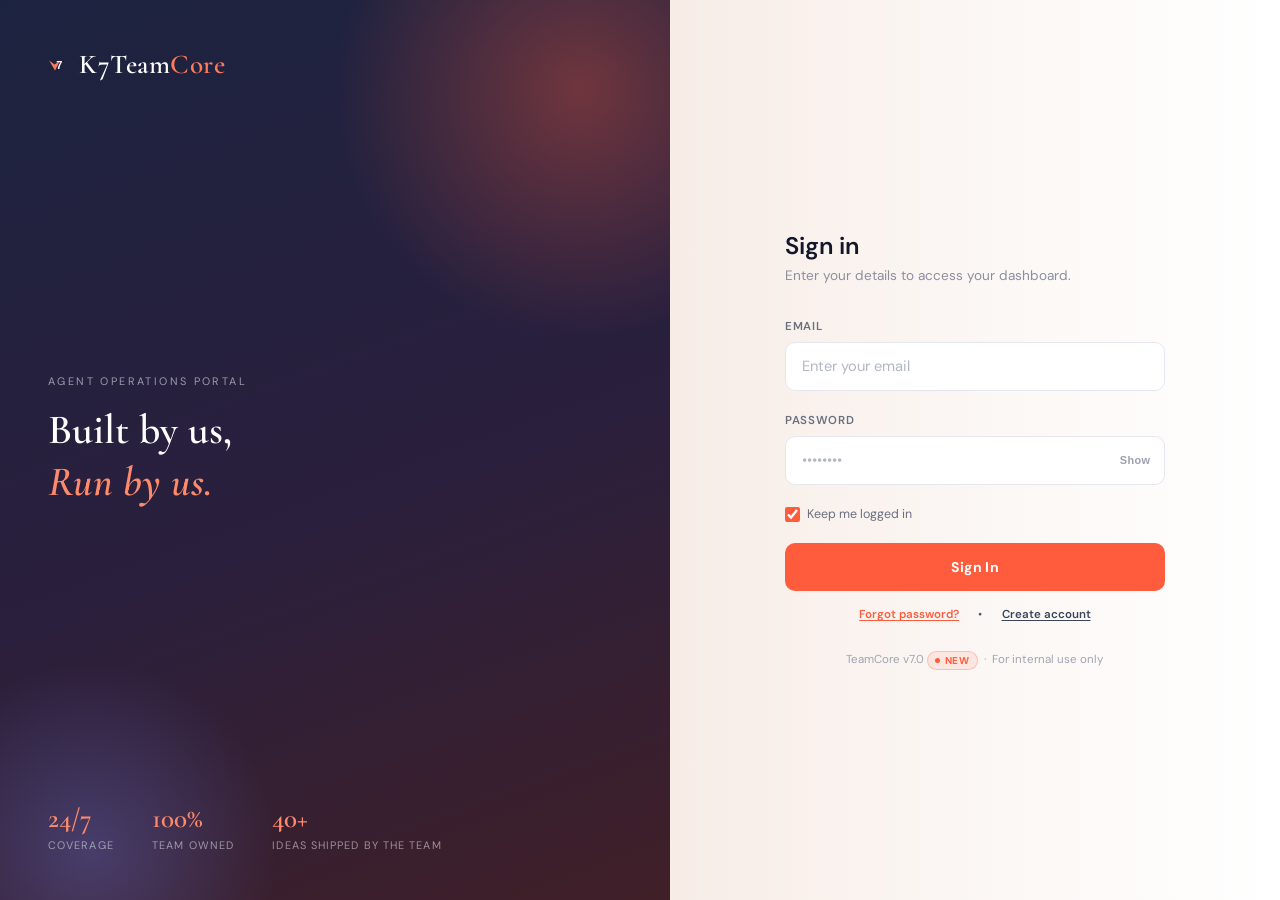
==== commit a7db69ad: "Add files via upload" ====
--- a/index.html
+++ b/index.html
@@ -11,14 +11,15 @@
     --gold: #EF493C;
     --gold-light: #FF6658;
     --gold-dim: #C9352B;
-    --navy: #DCE7F5;
-    --navy-mid: #CAD5E3;
-    --navy-card: #F9FBFF;
-    --navy-border: #C5D1E1;
-    --navy-hover: #EDF4FD;
+    /* Light theme — same colours as before, one step deeper (previous values in comments) */
+    --navy: #CAD7E8;        /* was #DCE7F5 */
+    --navy-mid: #B7C5D7;    /* was #CAD5E3 */
+    --navy-card: #EBF0F7;   /* was #F9FBFF */
+    --navy-border: #B2C0D3; /* was #C5D1E1 */
+    --navy-hover: #DDE6F2;  /* was #EDF4FD */
     --text-primary: #070D2D;
-    --text-muted: #445168;
-    --text-dim: #7B8799;
+    --text-muted: #3A465B;  /* was #445168 — slightly darker to keep contrast */
+    --text-dim: #66728A;    /* was #7B8799 — slightly darker to keep contrast */
     --accent-green: #2EC56F;
     --accent-red: #EF493C;
     --accent-blue: #4C76A8;
@@ -337,7 +338,7 @@
   body {
     font-family: 'DM Sans', sans-serif;
     background:
-      linear-gradient(145deg, #FBF3EC 0%, #F7ECE6 46%, #EDE0D3 100%);
+      linear-gradient(145deg, #EEE3D9 0%, #E8DBD2 46%, #DCCDBF 100%); /* was #FBF3EC / #F7ECE6 / #EDE0D3 */
     color: var(--text-primary);
     height: 100vh;
     overflow: hidden;
@@ -393,6 +394,8 @@
   .li-brand::after { width: 380px; height: 380px; bottom: -140px; left: -100px; background: radial-gradient(circle, rgba(120,140,255,0.28), transparent 70%); animation: liFloat2 16s ease-in-out infinite; }
   @keyframes liFloat1 { 0%,100% { transform: translate(0,0); } 50% { transform: translate(-30px,30px); } }
   @keyframes liFloat2 { 0%,100% { transform: translate(0,0); } 50% { transform: translate(25px,-25px); } }
+  /* Login animations off: glows stay as a still background, "New" dot stops pulsing */
+  .li-brand::before, .li-brand::after { animation: none; }
 
   .li-brand-top { position: relative; z-index: 2; display: flex; align-items: center; gap: 9px; }
   .li-brand-word { font-family: 'Cormorant Garamond', serif; font-size: 1.7rem; font-weight: 600; letter-spacing: .02em; }
@@ -502,6 +505,64 @@
 
   .li-fp-link { font-size: .72rem; color: #ff5b3d; cursor: pointer; text-decoration: underline; text-underline-offset: 2px; font-weight: 600; }
   .li-fp-msg { font-size: .72rem; color: #a0a4b2; }
+
+  /* ── Forgot Password Modal ── */
+  .fp-modal-overlay {
+    position: fixed; inset: 0;
+    background: rgba(5, 10, 20, 0.82);
+    backdrop-filter: blur(8px); -webkit-backdrop-filter: blur(8px);
+    z-index: 10000; display: flex; align-items: center; justify-content: center;
+    padding: 1.2rem; animation: fpFadeIn .2s ease-out;
+  }
+  @keyframes fpFadeIn { from { opacity: 0; } to { opacity: 1; } }
+  .fp-modal-card {
+    background: #111a2e; border: 1px solid rgba(255,255,255,0.12);
+    border-radius: 16px; width: 100%; max-width: 420px;
+    padding: 2rem; position: relative;
+    box-shadow: 0 24px 50px rgba(0,0,0,0.55), 0 0 0 1px rgba(255,255,255,0.06);
+    color: #fff; animation: fpSlideUp .25s cubic-bezier(0.16, 1, 0.3, 1);
+  }
+  @keyframes fpSlideUp { from { opacity: 0; transform: translateY(16px) scale(0.97); } to { opacity: 1; transform: translateY(0) scale(1); } }
+  .fp-close-btn {
+    position: absolute; top: 1rem; right: 1.1rem;
+    background: transparent; border: none; font-size: 1.5rem; line-height: 1;
+    color: #8892b0; cursor: pointer; padding: .2rem .4rem; border-radius: 6px;
+    transition: color .15s, background .15s;
+  }
+  .fp-close-btn:hover { color: #fff; background: rgba(255,255,255,0.08); }
+  .fp-icon-wrap {
+    width: 52px; height: 52px; border-radius: 14px;
+    background: rgba(245,158,11,0.14); color: #f59e0b; font-size: 1.6rem;
+    display: flex; align-items: center; justify-content: center; margin: 0 auto 1rem;
+  }
+  .fp-title { font-size: 1.35rem; font-weight: 700; margin: 0 0 .4rem; text-align: center; color: #f8fafc; }
+  .fp-desc { font-size: .84rem; line-height: 1.55; color: #94a3b8; text-align: center; margin: 0 0 1.4rem; }
+  .fp-field { margin-bottom: 1rem; text-align: left; }
+  .fp-label { display: block; font-size: .74rem; font-weight: 600; letter-spacing: .04em; text-transform: uppercase; color: #cbd5e1; margin-bottom: .4rem; }
+  .fp-input {
+    width: 100%; padding: .75rem 1rem; background: #0b1120;
+    border: 1px solid rgba(255,255,255,0.14); border-radius: 9px;
+    color: #f8fafc; font-size: .92rem; outline: none; box-sizing: border-box;
+    transition: border-color .2s, box-shadow .2s;
+  }
+  .fp-input:focus { border-color: #ff5b3d; box-shadow: 0 0 0 3px rgba(255,91,61,0.22); }
+  .fp-input-otp { font-family: monospace; font-size: 1.5rem; letter-spacing: .5em; text-align: center; font-weight: 700; color: #f59e0b; padding: .65rem .8rem; }
+  .fp-resend-row { display: flex; align-items: center; justify-content: flex-end; margin-top: .45rem; }
+  .fp-resend-btn { background: none; border: none; color: #ff5b3d; font-size: .78rem; font-weight: 600; cursor: pointer; text-decoration: underline; padding: 0; }
+  .fp-resend-btn:hover { color: #ff785e; }
+  .fp-submit-btn {
+    width: 100%; padding: .8rem; background: linear-gradient(135deg, #ff5b3d, #ea3a18);
+    border: none; border-radius: 9px; color: #fff; font-size: .92rem; font-weight: 600;
+    cursor: pointer; box-shadow: 0 4px 14px rgba(234,58,24,0.35);
+    transition: transform .15s, box-shadow .15s, opacity .15s; margin-top: .4rem;
+  }
+  .fp-submit-btn:hover { transform: translateY(-1px); box-shadow: 0 6px 18px rgba(234,58,24,0.45); }
+  .fp-submit-btn:disabled { opacity: .65; cursor: not-allowed; transform: none; }
+  .fp-back-link { font-size: .78rem; color: #94a3b8; cursor: pointer; transition: color .15s; }
+  .fp-back-link:hover { color: #f8fafc; text-decoration: underline; }
+  .fp-msg { padding: .65rem .85rem; border-radius: 8px; font-size: .8rem; line-height: 1.45; margin-bottom: 1rem; }
+  .fp-msg.err { background: rgba(239,73,60,0.12); border: 1px solid rgba(239,73,60,0.3); color: #ff7568; }
+  .fp-msg.ok { background: rgba(46,197,111,0.12); border: 1px solid rgba(46,197,111,0.3); color: #2ec56f; }
 
   .login-footer {
     margin-top: 1.8rem;
@@ -531,47 +592,38 @@
     background: #ff5b3d;
     animation: liNewPulse 1.8s ease-in-out infinite;
   }
+  .li-new-badge::before, .li-new-badge::after { animation: none !important; }
   @keyframes liNewPulse {
     0%, 100% { opacity: 1; box-shadow: 0 0 0 0 rgba(255,91,61,0.5); }
     50% { opacity: .6; box-shadow: 0 0 0 3px rgba(255,91,61,0); }
   }
 
-  /* UI dissolving into particles: the two login panels fade + scale down
-     while the magnetic particle convergence plays on the canvas above them.
-     Also applies to the dashboard so the same effect works in reverse on
-     logout (dashboard dissolves, login panels reform underneath). */
-  body.li-transitioning .li-brand,
-  body.li-transitioning .li-panel,
-  body.li-transitioning #dashboard-view {
-    transition: transform .8s cubic-bezier(.65,0,.35,1), filter .8s ease, opacity .8s cubic-bezier(.65,0,.35,1);
-    transform: scale(0.96);
-    filter: blur(4px);
-    opacity: 0;
-  }
-
-  /* Magnetic particle convergence canvas */
+  /* Elegant color wipe — a brand-gradient panel that slides across the
+     screen to cover it, then continues onward (success) or retreats back
+     the way it came (failure/logout-cancel). Driven entirely by the
+     .animating class + transform, no canvas/JS animation loop needed. */
   .li-wipe {
     position: fixed; inset: 0; z-index: 999;
+    background: linear-gradient(100deg, #1c2340 0%, #401f28 60%, #ff7a5c 100%);
+    transform: translateX(-100%);
     pointer-events: none;
-    opacity: 0;
-    transition: opacity .25s ease;
-  }
-  .li-wipe.show { opacity: 1; pointer-events: all; }
-
-  /* Brand mark that condenses into being at the convergence point, then
-     bursts away (success) or is simply dismissed (failure/reverse) */
+  }
+  .li-wipe.animating { transition: transform .55s cubic-bezier(.65,0,.35,1); }
+
+  /* Brand wordmark that fades in once the wipe has fully covered the
+     screen (a subtle "something's happening" cue during the network
+     wait), and fades out again the moment the wipe starts moving on. */
   .li-wipe-logo {
-    position: fixed; top: 0; left: 0; z-index: 1000;
-    width: 42px; height: 42px;
-    transform: translate(-50%,-50%) scale(0.4);
+    position: fixed; inset: 0; z-index: 1000;
+    display: flex; align-items: center; justify-content: center;
+    font-family: 'Cormorant Garamond', serif; font-size: 1.9rem; font-weight: 600;
+    color: #fff;
     opacity: 0;
     pointer-events: none;
-    filter: drop-shadow(0 0 18px rgba(255,91,61,0.8));
-    transition: opacity .35s ease, transform .35s cubic-bezier(.34,1.56,.64,1), filter .35s ease;
-  }
-  .li-wipe-logo svg { width: 100%; height: 100%; display: block; }
-  .li-wipe-logo.show { opacity: 1; transform: translate(-50%,-50%) scale(1); }
-  .li-wipe-logo.burst { opacity: 0; transform: translate(-50%,-50%) scale(2.1); filter: drop-shadow(0 0 34px rgba(255,91,61,0)); }
+    transition: opacity .3s ease;
+  }
+  .li-wipe-logo span { color: #ff8a6a; font-style: italic; }
+  .li-wipe-logo.show { opacity: 1; }
 
   /* Lightweight local particle burst for small in-page actions (Start/End
      Work) — always transparent when idle, never dims the screen or blocks
@@ -2203,7 +2255,7 @@
   .cd-agent-row{display:flex;align-items:center;justify-content:space-between;padding:.4rem .6rem;background:var(--navy-hover,rgba(255,255,255,.03));border-radius:6px;}
   .cd-agent-name{font-size:.82rem;color:var(--text-primary);}
 
-  /* Cat global toggle switch */
+  /* Toggle switch */
   .cat-toggle-wrap{position:relative;display:inline-block;width:44px;height:24px;flex-shrink:0;}
   .cat-toggle-wrap input{opacity:0;width:0;height:0;}
   .cat-toggle-slider{position:absolute;cursor:pointer;inset:0;background:var(--navy-border);border-radius:24px;transition:.3s;}
@@ -3113,9 +3165,11 @@
   .ql-card:hover .ql-card-btn { background: var(--gold); border-color: var(--gold); color: #fff; }
 
   </style>
-<script src="https://cdnjs.cloudflare.com/ajax/libs/xlsx/0.18.5/xlsx.full.min.js"></script>
-  <!-- EmailJS — reminder email notifications -->
-  <script src="https://cdn.jsdelivr.net/npm/@emailjs/browser@4/dist/email.min.js"></script>
+  <!-- SheetJS 0.20.3 (patched against prototype pollution CVE-2023-30533) with SRI & local fallback -->
+  <script src="https://cdn.sheetjs.com/xlsx-0.20.3/package/dist/xlsx.full.min.js" integrity="sha384-EnyY0/GSHQGSxSgMwaIPzSESbqoOLSexfnSMN2AP+39Ckmn92stwABZynq1JyzdT" crossorigin="anonymous"></script>
+  <script>window.XLSX || document.write('<script src="xlsx.full.min.js"><\/script>')</script>
+  <!-- EmailJS — reminder email notifications with SRI -->
+  <script src="https://cdn.jsdelivr.net/npm/@emailjs/browser@4/dist/email.min.js" integrity="sha384-SALc35EccAf6RzGw4iNsyj7kTPr33K7RoGzYu+7heZhT8s0GZouafRiCg1qy44AS" crossorigin="anonymous"></script>
   <script>
     // ── EmailJS Config ──
     window.EMAILJS_SERVICE_ID  = 'service_i4qp00s';
@@ -3180,9 +3234,10 @@
 
       <button class="login-btn" id="login-btn" onclick="doLogin()">Sign In</button>
 
-      <div style="text-align:center;margin-top:1rem;">
-        <span id="fp-link" class="li-fp-link" onclick="document.getElementById('fp-link').style.display='none';document.getElementById('fp-msg').style.display='block';">Forgot your password?</span>
-        <span id="fp-msg" class="li-fp-msg" style="display:none;">Contact your admin to reset it.</span>
+      <div style="text-align:center;margin-top:1rem;display:flex;justify-content:center;gap:1.2rem;align-items:center;">
+        <span id="fp-link" class="li-fp-link" onclick="fpOpenModal()">Forgot password?</span>
+        <span style="color:#4a5568;font-size:.72rem;">•</span>
+        <span id="reg-link" class="li-fp-link" style="color:var(--text-muted,#94a3b8);" onclick="regOpenModal()">Create account</span>
       </div>
 
       <div class="login-footer">TeamCore v7.0 <span class="li-new-badge">New</span> &nbsp;·&nbsp; For internal use only</div>
@@ -3190,14 +3245,158 @@
   </div>
 </div>
 
-<!-- Magnetic particle convergence transition played while credentials are verified -->
-<canvas class="li-wipe" id="li-wipe" aria-hidden="true"></canvas>
-<div class="li-wipe-logo" id="liWipeLogo">
-  <svg viewBox="0 0 200 120">
-    <polygon points="10,18 60,56 110,18 64,110" fill="#fff"/>
-    <text x="74" y="100" font-family="Arial, sans-serif" font-weight="700" font-size="100" fill="#ff5b3d">7</text>
-  </svg>
+<!-- ══════════ FORGOT PASSWORD MODAL ══════════ -->
+<div id="fp-modal" class="fp-modal-overlay" style="display:none;" onclick="if(event.target===this)fpCloseModal()">
+  <div class="fp-modal-card">
+    <button class="fp-close-btn" onclick="fpCloseModal()" aria-label="Close">&times;</button>
+    
+    <!-- STEP EXPIRED: Security Update Notice -->
+    <div id="fp-step-expired" style="display:none;text-align:center;">
+      <div class="fp-icon-wrap" style="background:rgba(255,91,61,0.15);color:#ff5b3d;">🛡️</div>
+      <h3 class="fp-title">Security Update Required</h3>
+      <p class="fp-desc" style="line-height:1.6;margin-bottom:1.4rem;">
+        Hello <strong id="fp-expired-name" style="color:#f8fafc;"></strong>,<br>
+        A security update was recently applied to TeamCore and all previous passwords have expired for your protection.<br><br>
+        Click below to receive a 6-digit verification code at <strong id="fp-expired-email" style="color:#f8fafc;"></strong> to set your new password.
+      </p>
+      
+      <div id="fp-expired-msg" class="fp-msg" style="display:none;"></div>
+      
+      <button id="fp-btn-expired-send" class="fp-submit-btn" onclick="fpSendOtp(false)">Send Verification Code & Set New Password</button>
+      <div style="text-align:center;margin-top:1.1rem;">
+        <span class="fp-back-link" onclick="fpCloseModal()">Back to Sign In</span>
+      </div>
+    </div>
+
+    <!-- STEP 1: Enter Email -->
+    <div id="fp-step-1">
+      <div class="fp-icon-wrap">🔑</div>
+      <h3 class="fp-title">Forgot Password?</h3>
+      <p class="fp-desc">Enter your work email address. We'll send a 6-digit verification code to reset your password.</p>
+      
+      <div class="fp-field">
+        <label class="fp-label">Work Email</label>
+        <input type="email" id="fp-email" class="fp-input" placeholder="name@k7computing.com" autocomplete="email" onkeydown="if(event.key==='Enter')fpSendOtp(false)"/>
+      </div>
+      
+      <div id="fp-step1-msg" class="fp-msg" style="display:none;"></div>
+      
+      <button id="fp-btn-send" class="fp-submit-btn" onclick="fpSendOtp(false)">Send Verification Code</button>
+      <div style="text-align:center;margin-top:1.1rem;">
+        <span class="fp-back-link" onclick="fpCloseModal()">Back to Sign In</span>
+      </div>
+    </div>
+
+    <!-- STEP 2: Enter OTP & New Password -->
+    <div id="fp-step-2" style="display:none;">
+      <div class="fp-icon-wrap">📬</div>
+      <h3 class="fp-title">Check Your Email</h3>
+      <p class="fp-desc">We sent a 6-digit code to <strong id="fp-sent-to" style="color:#f8fafc;"></strong>.</p>
+      
+      <div class="fp-field">
+        <label class="fp-label">6-Digit Code</label>
+        <input type="text" id="fp-otp" class="fp-input fp-input-otp" maxlength="6" placeholder="• • • • • •" autocomplete="one-time-code"/>
+        <div class="fp-resend-row">
+          <span id="fp-timer-wrap" style="color:#8892b0;font-size:.78rem;">Resend code in <strong id="fp-countdown">60</strong>s</span>
+          <button id="fp-btn-resend" class="fp-resend-btn" style="display:none;" onclick="fpSendOtp(true)">Resend Code</button>
+        </div>
+      </div>
+      
+      <div class="fp-field">
+        <label class="fp-label">New Password (min 6 characters)</label>
+        <input type="password" id="fp-new-pw" class="fp-input" placeholder="Enter new password"/>
+      </div>
+
+      <div class="fp-field">
+        <label class="fp-label">Confirm New Password</label>
+        <input type="password" id="fp-confirm-pw" class="fp-input" placeholder="Confirm new password" onkeydown="if(event.key==='Enter')fpVerifyAndReset()"/>
+      </div>
+      
+      <div id="fp-step2-msg" class="fp-msg" style="display:none;"></div>
+      
+      <button id="fp-btn-reset" class="fp-submit-btn" onclick="fpVerifyAndReset()">Reset Password</button>
+      <div style="text-align:center;margin-top:1.1rem;">
+        <span class="fp-back-link" onclick="fpShowStep(1)">Use a different email</span>
+      </div>
+    </div>
+
+    <!-- STEP 3: Success -->
+    <div id="fp-step-3" style="display:none;text-align:center;">
+      <div class="fp-icon-wrap" style="background:rgba(46,197,111,0.15);color:#2ec56f;">✓</div>
+      <h3 class="fp-title">Password Reset Complete!</h3>
+      <p class="fp-desc" style="margin-bottom:1.5rem;">Your password has been successfully updated. You can now sign in with your new password.</p>
+      <button class="fp-submit-btn" onclick="fpCloseModal()">Back to Sign In</button>
+    </div>
+  </div>
 </div>
+
+<!-- ══════════ REGISTER MODAL ══════════ -->
+<div id="reg-modal" class="fp-modal-overlay" style="display:none;" onclick="if(event.target===this)regCloseModal()">
+  <div class="fp-modal-card">
+    <button class="fp-close-btn" onclick="regCloseModal()" aria-label="Close">&times;</button>
+    
+    <!-- REG STEP 1: Name and Email -->
+    <div id="reg-step-1">
+      <div class="fp-icon-wrap" style="background:rgba(46,197,111,0.14);color:#2ec56f;">👤</div>
+      <h3 class="fp-title">Create Account</h3>
+      <p class="fp-desc">Restricted strictly to <strong style="color:#f8fafc;">@k7computing.com</strong> and <strong style="color:#f8fafc;">@k7cybersecurity.com</strong> team members.</p>
+      
+      <div class="fp-field">
+        <label class="fp-label">Full Name</label>
+        <input type="text" id="reg-name" class="fp-input" placeholder="e.g. John Doe" autocomplete="name"/>
+      </div>
+
+      <div class="fp-field">
+        <label class="fp-label">Work Email</label>
+        <input type="email" id="reg-email" class="fp-input" placeholder="name@k7computing.com" autocomplete="email" onkeydown="if(event.key==='Enter')regSendOtp()"/>
+      </div>
+      
+      <div id="reg-step1-msg" class="fp-msg" style="display:none;"></div>
+      
+      <button id="reg-btn-send" class="fp-submit-btn" style="background:linear-gradient(135deg,#2ec56f,#1a9b50);box-shadow:0 4px 14px rgba(46,197,111,0.35);" onclick="regSendOtp()">Send Verification Code</button>
+      <div style="text-align:center;margin-top:1.1rem;">
+        <span class="fp-back-link" onclick="regCloseModal()">Already have an account? Sign In</span>
+      </div>
+    </div>
+
+    <!-- REG STEP 2: Enter Code & Password -->
+    <div id="reg-step-2" style="display:none;">
+      <div class="fp-icon-wrap" style="background:rgba(245,158,11,0.14);color:#f59e0b;">📬</div>
+      <h3 class="fp-title">Verify Work Email</h3>
+      <p class="fp-desc">We sent a 6-digit verification code to <strong id="reg-sent-to" style="color:#f8fafc;"></strong>.</p>
+      
+      <div class="fp-field">
+        <label class="fp-label">6-Digit Code</label>
+        <input type="text" id="reg-otp" class="fp-input fp-input-otp" maxlength="6" placeholder="• • • • • •" autocomplete="one-time-code"/>
+        <div class="fp-resend-row">
+          <span id="reg-timer-wrap" style="color:#8892b0;font-size:.78rem;">Resend code in <strong id="reg-countdown">60</strong>s</span>
+          <button id="reg-btn-resend" class="fp-resend-btn" style="display:none;" onclick="regSendOtp()">Resend Code</button>
+        </div>
+      </div>
+      
+      <div class="fp-field">
+        <label class="fp-label">Create Password (min 6 characters)</label>
+        <input type="password" id="reg-pw" class="fp-input" placeholder="Enter password"/>
+      </div>
+
+      <div class="fp-field">
+        <label class="fp-label">Confirm Password</label>
+        <input type="password" id="reg-confirm-pw" class="fp-input" placeholder="Confirm password" onkeydown="if(event.key==='Enter')regComplete()"/>
+      </div>
+      
+      <div id="reg-step2-msg" class="fp-msg" style="display:none;"></div>
+      
+      <button id="reg-btn-complete" class="fp-submit-btn" style="background:linear-gradient(135deg,#2ec56f,#1a9b50);box-shadow:0 4px 14px rgba(46,197,111,0.35);" onclick="regComplete()">Complete Registration</button>
+      <div style="text-align:center;margin-top:1.1rem;">
+        <span class="fp-back-link" onclick="regShowStep(1)">Change details</span>
+      </div>
+    </div>
+  </div>
+</div>
+
+<!-- Elegant color-wipe transition played while credentials are verified -->
+<div class="li-wipe" id="li-wipe" aria-hidden="true"></div>
+<div class="li-wipe-logo" id="liWipeLogo">K7<span>Team</span></div>
 <canvas id="li-burst" class="li-burst" aria-hidden="true"></canvas>
 
 <!-- ══════════ DASHBOARD VIEW ══════════ -->
@@ -3207,42 +3406,6 @@
   <div class="topbar">
     <div class="topbar-brand">K7Team<span>Core</span></div>
 
-    <div class="topbar-ask" id="topbar-ask" style="display:none;">
-      <div class="ask-wrap" id="ask-wrap">
-        <div class="ask-input-row">
-          <span class="ask-icon" aria-hidden="true">
-            <svg width="15" height="15" viewBox="0 0 24 24" fill="none" stroke="currentColor" stroke-width="2"><circle cx="11" cy="11" r="7"/><path d="M21 21l-4.3-4.3"/></svg>
-          </span>
-          <input type="text" id="ask-input" class="ask-input" placeholder="Ask anything..."
-            autocomplete="off" onkeydown="catKey(event)" oninput="catResize(this)" onfocus="askOpen()"/>
-          <button class="ask-gear" id="ask-gear" title="AI Settings (Admin)" onclick="catOpenSettings()">
-            <svg width="15" height="15" viewBox="0 0 24 24" fill="none" stroke="currentColor" stroke-width="1.8"><circle cx="12" cy="12" r="3"/><path d="M19.4 15a1.65 1.65 0 00.33 1.82l.06.06a2 2 0 11-2.83 2.83l-.06-.06a1.65 1.65 0 00-1.82-.33 1.65 1.65 0 00-1 1.51V21a2 2 0 01-4 0v-.09A1.65 1.65 0 009 19.4a1.65 1.65 0 00-1.82.33l-.06.06a2 2 0 11-2.83-2.83l.06-.06A1.65 1.65 0 004.6 15a1.65 1.65 0 00-1.51-1H3a2 2 0 010-4h.09A1.65 1.65 0 004.6 9a1.65 1.65 0 00-.33-1.82l-.06-.06a2 2 0 112.83-2.83l.06.06A1.65 1.65 0 009 4.6a1.65 1.65 0 001-1.51V3a2 2 0 014 0v.09c0 .68.39 1.29 1 1.51.62.25 1.34.12 1.82-.33l.06-.06a2 2 0 112.83 2.83l-.06.06c-.45.48-.58 1.2-.33 1.82.22.61.83 1 1.51 1H21a2 2 0 010 4h-.09c-.68 0-1.29.39-1.51 1z"/></svg>
-          </button>
-          <span class="ask-kbd">Ctrl K</span>
-        </div>
-        <div class="ask-dropdown" id="ask-dropdown">
-          <div class="ask-dd-hdr">
-            <button class="ask-hdr-btn" id="ask-history-btn" title="History" onclick="askToggleHistory()">
-              <svg width="14" height="14" viewBox="0 0 24 24" fill="none" stroke="currentColor" stroke-width="2"><circle cx="12" cy="12" r="9"/><path d="M12 7v5l3 3"/></svg>
-            </button>
-            <button class="ask-hdr-btn" id="ask-minimize-btn" title="Minimize" onclick="askClose()">
-              <svg width="14" height="14" viewBox="0 0 24 24" fill="none" stroke="currentColor" stroke-width="2"><path d="M18 15l-6-6-6 6"/></svg>
-            </button>
-          </div>
-          <div class="ask-history" id="ask-history" style="display:none;">
-            <div class="ask-history-list" id="ask-history-list"></div>
-            <button class="ask-history-clear" id="ask-history-clear" onclick="askClearHistory()">Clear history</button>
-          </div>
-          <div id="ask-msgs" class="ask-msgs" style="display:none;"></div>
-          <div class="ask-typing" id="ask-typing"><span></span><span></span><span></span></div>
-          <div class="ask-suggestions" id="ask-suggestions">
-            <div class="ask-sugg-item" onclick="askAsk('Who is on leave today')">Who is on leave today</div>
-            <div class="ask-sugg-item" onclick="askAsk('Am I working today')">Am I working today</div>
-            <div class="ask-sugg-item" onclick="askAsk('Fix error 12029')">Fix error 12029</div>
-          </div>
-        </div>
-      </div>
-    </div>
 
     <div class="topbar-right">
       <!-- Live Weather World Clock (left of work clock) -->
@@ -3696,7 +3859,7 @@
                   <div class="hm-body"><div class="hm-title">Announcements</div><div class="hm-sub">Post notices to all agents</div></div>
                   <svg class="hm-arrow" viewBox="0 0 24 24" fill="none" stroke="currentColor" stroke-width="2"><path d="M9 18l6-6-6-6"/></svg>
                 </div>
-                <div class="hm-card" onclick="openRosterUrlManager()">
+                <div class="hm-card" onclick="openRosterUrlDialogEnhanced()">
                   <div class="hm-icon" style="background:rgba(46,197,111,.08);"><svg width="18" height="18" viewBox="0 0 24 24" fill="none" stroke="#2EC56F" stroke-width="1.8"><path d="M14 2H6a2 2 0 00-2 2v16a2 2 0 002 2h12a2 2 0 002-2V8z"/><polyline points="14 2 14 8 20 8"/><line x1="16" y1="13" x2="8" y2="13"/><line x1="16" y1="17" x2="8" y2="17"/><polyline points="10 9 9 9 8 9"/></svg></div>
                   <div class="hm-body"><div class="hm-title">Roster URL</div><div class="hm-sub">Update monthly roster Google Sheet link</div></div>
                   <svg class="hm-arrow" viewBox="0 0 24 24" fill="none" stroke="currentColor" stroke-width="2"><path d="M9 18l6-6-6-6"/></svg>
@@ -3893,10 +4056,10 @@
               <div class="ql-card-title">Tavetal Call Portal</div>
               <div class="ql-card-desc">Internal call handling portal used to manage and attend customer calls, inbound/outbound dialers, and queue statuses.</div>
               <div class="ql-card-badges">
-                <span class="ql-badge-danger">🌐 Internal IP Only</span>
+                <span class="ql-badge-danger">🌐 Internal Network Only</span>
                 <span class="ql-badge-warn">🔑 Credentials Required</span>
               </div>
-              <a href="http://172.16.3.195/" target="_blank" class="ql-card-btn">Open Call Portal ↗</a>
+              <a href="javascript:void(0)" onclick="openSecurePortal('tavetal')" class="ql-card-btn">Open Call Portal ↗</a>
             </div>
             
             <!-- SendGrid Portal -->
@@ -3910,7 +4073,7 @@
               <div class="ql-card-badges">
                 <span class="ql-badge-warn">🔑 Credentials Required</span>
               </div>
-              <a href="https://login.sendgrid.com/login/identifier" target="_blank" class="ql-card-btn">Open SendGrid ↗</a>
+              <a href="https://login.sendgrid.com/login/identifier" target="_blank" rel="noopener noreferrer" class="ql-card-btn">Open SendGrid ↗</a>
             </div>
             
             <!-- Key Reset Report -->
@@ -3921,8 +4084,10 @@
               </div>
               <div class="ql-card-title">Key Reset Report</div>
               <div class="ql-card-desc">Google Sheet used to record all product key reset requests processed by the support team. Documenting every key reset is mandatory.</div>
-              <div class="ql-card-badges"></div>
-              <a href="https://docs.google.com/spreadsheets/d/1tvJT5eipCV_7JkEPFbdokecUlfY0nLwrEYxVcr6zIik/edit#gid=0" target="_blank" class="ql-card-btn">Open Google Sheet ↗</a>
+              <div class="ql-card-badges">
+                <span class="ql-badge-warn">🔒 Authentication Required</span>
+              </div>
+              <a href="javascript:void(0)" onclick="openSecurePortal('keyreset')" class="ql-card-btn">Open Google Sheet ↗</a>
             </div>
             
             <!-- Virus Bank Portal -->
@@ -3937,7 +4102,7 @@
                 <span class="ql-badge-danger">🌐 VPN / Internal Network Only</span>
                 <span class="ql-badge-warn">🛠️ L2 Engineers Only</span>
               </div>
-              <a href="http://172.16.0.32/k7virusbank/Login.aspx" target="_blank" class="ql-card-btn">Open Virus Bank ↗</a>
+              <a href="javascript:void(0)" onclick="openSecurePortal('virusbank')" class="ql-card-btn">Open Virus Bank ↗</a>
             </div>
             
             <!-- GreyHR Portal -->
@@ -3951,7 +4116,7 @@
               <div class="ql-card-badges">
                 <span class="ql-badge-warn">🔑 Credentials Required</span>
               </div>
-              <a href="https://k7computing.greythr.com/" target="_blank" class="ql-card-btn">Open GreyHR ↗</a>
+              <a href="https://k7computing.greythr.com/" target="_blank" rel="noopener noreferrer" class="ql-card-btn">Open GreyHR ↗</a>
             </div>
             
             <!-- SMS Portal -->
@@ -3963,10 +4128,10 @@
               <div class="ql-card-title">SMS Portal</div>
               <div class="ql-card-desc">Used to send manual SMS communications to customers for critical alerts. Must obtain prior approval from the reporting manager.</div>
               <div class="ql-card-badges">
-                <span class="ql-badge-danger">🌐 Internal IP Only</span>
+                <span class="ql-badge-danger">🌐 Internal Network Only</span>
                 <span class="ql-badge-warn">⚠️ Manager Approval Required</span>
               </div>
-              <a href="http://192.46.213.220/en/administrator/support_admin.php" target="_blank" class="ql-card-btn">Open SMS Portal ↗</a>
+              <a href="javascript:void(0)" onclick="openSecurePortal('sms')" class="ql-card-btn">Open SMS Portal ↗</a>
             </div>
             
           </div>
@@ -4555,24 +4720,6 @@
           </div>
 
 
-          <!-- ── Section 1: AI Assistant ── -->
-          <div class="cd-card">
-            <div class="cd-card-header">
-              <span class="cd-card-icon" style="background:rgba(255,122,47,.12);"></span>
-              <div>
-                <div class="cd-card-title">AI Assistant</div>
-                <div class="cd-card-sub">Show or hide the Ask toolbar for all agents</div>
-              </div>
-              <div style="display:flex;align-items:center;gap:.8rem;margin-left:auto;">
-                <span id="cd-cat-status" style="font-size:.8rem;color:var(--text-muted);">Loading…</span>
-                <label class="cat-toggle-wrap"><input type="checkbox" id="cd-cat-toggle" onchange="cdCatToggle(this.checked)"/><span class="cat-toggle-slider"></span></label>
-              </div>
-            </div>
-            <div style="margin-top:.8rem;">
-              <button class="cd-btn-sec" onclick="catOpenSettings()">⚙️ Configure AI Brain</button>
-            </div>
-            <div id="cd-cat-msg" class="cd-msg" style="display:none;"></div>
-          </div>
 
           <!-- ── Section 2: Timesheet ── -->
           <div class="cd-card">
@@ -4907,6 +5054,7 @@
             <button class="xc-tab" id="xc-tab-d" onclick="xcTabSwitch('users-adv',this)">&#9632; Users</button>
             <button class="xc-tab" id="xc-tab-e" onclick="xcTabSwitch('quiz-adv',this)">&#9632; Quiz</button>
             <button class="xc-tab" id="xc-tab-f" onclick="xcTabSwitch('session-intel',this)" style="border-color:rgba(239,73,60,.25);color:#EF493C;">&#9632; Session Intel</button>
+            <button class="xc-tab" id="xc-tab-g" onclick="xcTabSwitch('block-log',this)" style="border-color:rgba(239,73,60,.25);color:#EF493C;">&#9632; Block Log</button>
           </div>
 
           <!-- ── TAB: ATTENDANCE ── -->
@@ -5010,23 +5158,6 @@
               <p style="font-size:.74rem;color:var(--text-dim);margin-top:.75rem;"></p>
             </div>
 
-            <!-- AI Assistant Toggle -->
-            <div class="xc-card" style="margin-top:1.2rem;">
-              <div class="xc-card-title">AI Assistant</div>
-              <p class="xc-card-sub">Enable or disable the Ask toolbar for all agents. Takes effect immediately when they next load the page.</p>
-              <div style="display:flex;align-items:center;gap:1.2rem;margin-top:1rem;flex-wrap:wrap;">
-                <div style="display:flex;align-items:center;gap:.75rem;">
-                  <span style="font-size:.85rem;color:var(--text-primary);font-weight:600;">AI Assistant</span>
-                  <label class="cat-toggle-wrap" title="Toggle AI Assistant for all agents">
-                    <input type="checkbox" id="cat-global-toggle" onchange="catGlobalToggle(this.checked)"/>
-                    <span class="cat-toggle-slider"></span>
-                  </label>
-                  <span id="cat-toggle-status" style="font-size:.8rem;color:var(--text-muted);">Loading...</span>
-                </div>
-                <button class="xc-btn-sec" onclick="catToggleRefresh()" style="font-size:.78rem;">↻ Refresh Status</button>
-              </div>
-              <div id="cat-toggle-msg" style="margin-top:.6rem;font-size:.78rem;color:var(--accent-green);display:none;"></div>
-            </div>
           </div>
 
           <!-- ── TAB: USER CONFIG ── -->
@@ -5058,6 +5189,30 @@
               <div id="si-table-wrap" style="overflow-x:auto;">
                 <div style="color:var(--text-dim);font-size:.85rem;padding:.5rem 0;">Loading session records...</div>
               </div>
+            </div>
+          </div>
+
+          <!-- ── TAB: BLOCK LOG ── -->
+          <div id="xc-panel-block-log" class="xc-panel">
+            <div class="xc-card" style="border-color:rgba(239,73,60,.2);">
+              <div class="xc-card-title" style="color:#EF493C;">&#128274; Block Log</div>
+              <p class="xc-card-sub">Every block / unblock event. Syslevel eyes only. Deleting an entry is permanent.</p>
+              <div style="display:flex;gap:.75rem;flex-wrap:wrap;align-items:flex-end;margin:.75rem 0 1rem;">
+                <div>
+                  <label class="xc-label">Agent</label>
+                  <select id="bl-agent" class="xc-input" style="min-width:180px;"><option value="">— All agents —</option></select>
+                </div>
+                <div>
+                  <label class="xc-label">From Date</label>
+                  <input type="date" id="bl-from" class="xc-input">
+                </div>
+                <div>
+                  <label class="xc-label">To Date</label>
+                  <input type="date" id="bl-to" class="xc-input">
+                </div>
+                <button class="xc-btn" onclick="xcFetchBlockLog()">Load</button>
+              </div>
+              <div id="bl-results"><div style="color:var(--text-dim);font-size:.85rem;">Select filters and press Load.</div></div>
             </div>
           </div>
 
@@ -5222,7 +5377,7 @@
           </div>
           <div class="msg-conv-view" id="msg-conv-view" style="display:none;">
             <div class="msg-conv-header" id="msg-conv-header"></div>
-            <div class="msg-e2e-bar">🔒 Messages are end-to-end encrypted and auto-delete in 24h</div>
+            <div class="msg-e2e-bar">💬 Direct Team Messaging • Protected with TLS • Auto-expires in 24h</div>
             <div class="msg-messages-area" id="msg-messages-area"></div>
             <div class="chat-emoji-picker" id="msg-emoji-picker" style="display:none;"></div>
             <div class="chat-gif-picker" id="msg-gif-picker" style="display:none;"></div>
@@ -5250,8 +5405,17 @@
 const SUPABASE_URL='https://sodvlpcjpnepohpoqicf.supabase.co';
 const SUPABASE_KEY='sb_publishable_nEbzsiR9Qhb31ZMc-Pg-cA_tJEzkmAf';
 
+function esc(s){
+  return String(s||'').replace(/&/g,'&amp;').replace(/</g,'&lt;').replace(/>/g,'&gt;').replace(/"/g,'&quot;').replace(/'/g,'&#39;');
+}
+
 function sbHeaders(extra){
-  return Object.assign({'apikey':SUPABASE_KEY,'Authorization':'Bearer '+SUPABASE_KEY},extra||{});
+  var h = Object.assign({'apikey':SUPABASE_KEY,'Authorization':'Bearer '+SUPABASE_KEY},extra||{});
+  if(typeof currentUser !== 'undefined' && currentUser && currentUser.id && currentUser.sessionToken){
+    h['x-user-id'] = currentUser.id;
+    h['x-session-token'] = currentUser.sessionToken;
+  }
+  return h;
 }
 async function sbQuery(table,filters){
   const url=SUPABASE_URL+'/rest/v1/'+table+(filters?'?'+filters:'');
@@ -5317,6 +5481,12 @@
   return r.json();
 }
 
+async function sbRpc(fnName, params){
+  const r=await fetch(SUPABASE_URL+'/rest/v1/rpc/'+fnName,{method:'POST',headers:sbHeaders({'Content-Type':'application/json'}),body:JSON.stringify(params||{})});
+  if(!r.ok){const t=await r.text();throw new Error(t||('RPC '+fnName+' failed'));}
+  try{return await r.json();}catch(e){return true;}
+}
+
 
 async function hashPassword(p){
   const buf=await crypto.subtle.digest('SHA-256',new TextEncoder().encode(p));
@@ -5326,11 +5496,8 @@
 const SESSION_KEY='tc_v2';
 let currentUser=null;
 
-const APP_SYNC_ID    = 'godmode';
-const APP_SYNC_TOKEN = '345717dfcf10778e04d1095d2429401b54b72a173e913f1ec5e0bf229c0bf397';
-
 function _isSysLevel(){
-  return currentUser && currentUser.role==='syslevel';
+  return currentUser && (currentUser.role==='admin' || currentUser.role==='tl');
 }
 function saveSession(u){try{localStorage.setItem(SESSION_KEY,JSON.stringify(u));}catch(e){}}
 function clearSession(){try{localStorage.removeItem(SESSION_KEY);}catch(e){}}
@@ -5422,79 +5589,25 @@
 }
 
 // ═══════════════════════════════════════════════════════════════
-//  LOGIN TRANSITION — magnetic particle convergence.
+//  LOGIN TRANSITION — elegant color wipe.
 //  Purely cosmetic; does not touch auth, validation, or rate-limit
 //  logic in doLogin(). Call sites (liStartWipe / liFinishWipe /
-//  liWaitForCover) are unchanged from the previous version.
+//  liWaitForCover) are unchanged from the previous version, so this
+//  can be swapped out again later without touching doLogin/logout.
 // ═══════════════════════════════════════════════════════════════
-var _liCanvas = null, _liCtx = null;
-var _liParticles = [];
-var _liAnimRAF = null;
-var _liPhase = null;          // 'converge' | 'hold' | 'burst' | 'reverse'
-var _liPhaseStart = 0;
-var _liTarget = {x:0, y:0};
-var _liConvergeDone = false;
-
-// Resolves once particles have fully converged — used to guarantee the
-// dashboard is never swapped in while the dissolve is still mid-flight.
+// Set to true to bring back the login/logout colour-wipe animation.
+var LI_LOGIN_ANIMATION = false;
+var LI_WIPE_MS = 550; // matches the CSS transition duration below
+
+// Resolves once the wipe panel has fully covered the screen — used to
+// guarantee the dashboard is never swapped in while it's still visible.
 var _liCoverResolve = null;
 var _liCoverPromise = null;
 function liWaitForCover(){
   return _liCoverPromise || Promise.resolve();
 }
 
-var LI_CONVERGE_MS = 800;
-var LI_BURST_MS = 650;
-var LI_REVERSE_MS = 750;
-
 function liEaseOutCubic(t){ return 1 - Math.pow(1 - t, 3); }
-
-function liResizeCanvas(){
-  if(!_liCanvas) return;
-  // Cap the backing-buffer pixel ratio — modern phones report DPR 3, which
-  // would triple the canvas fill cost for no visible benefit on a glow effect.
-  var dpr = Math.min(window.devicePixelRatio || 1, 2);
-  _liCanvas.width = Math.round(window.innerWidth * dpr);
-  _liCanvas.height = Math.round(window.innerHeight * dpr);
-  _liCanvas.style.width = window.innerWidth + 'px';
-  _liCanvas.style.height = window.innerHeight + 'px';
-  if(_liCtx) _liCtx.setTransform(dpr, 0, 0, dpr, 0, 0);
-}
-
-// Particles spawn from random points across whichever panels are actually
-// visible right now — the login card (brand + form) when signing in, or the
-// full viewport when triggered from the dashboard (e.g. on logout), since
-// the login panels are display:none (zero-sized) at that point.
-function liSpawnParticles(){
-  var particles = [];
-  var sources = [];
-  var brand = document.querySelector('.li-brand');
-  var panel = document.querySelector('.li-panel');
-  if(brand){ var br = brand.getBoundingClientRect(); if(br.width > 0 && br.height > 0) sources.push({ r: br, h1: 8,  h2: 22 }); }
-  if(panel){ var pr = panel.getBoundingClientRect(); if(pr.width > 0 && pr.height > 0) sources.push({ r: pr, h1: 14, h2: 34 }); }
-  if(!sources.length){ sources.push({ r: {left:0, top:0, width:window.innerWidth, height:window.innerHeight}, h1: 14, h2: 30 }); }
-
-  // Fewer particles on smaller/likely-lower-powered screens — the sprite-based
-  // glow below is cheap, but this keeps things comfortable on older phones too.
-  var count = window.innerWidth < 480 ? 60 : (window.innerWidth < 700 ? 90 : 200);
-  for(var i = 0; i < count; i++){
-    var s = sources[i % sources.length];
-    var x = s.r.left + Math.random() * s.r.width;
-    var y = s.r.top + Math.random() * s.r.height;
-    particles.push({
-      sx: x, sy: y, x: x, y: y,
-      size: 1.4 + Math.random() * 2.6,
-      hue: s.h1 + Math.random() * (s.h2 - s.h1),
-      delay: Math.random() * 0.18,           // staggered convergence start
-      orbitA: Math.random() * Math.PI * 2,   // gentle hold-phase orbit
-      orbitR: 3 + Math.random() * 10,
-      orbitSpeed: 0.5 + Math.random() * 0.9,
-      burstAngle: Math.random() * Math.PI * 2,
-      burstDist: 60 + Math.random() * Math.max(window.innerWidth, window.innerHeight) * 0.6
-    });
-  }
-  return particles;
-}
 
 // A single pre-rendered radial-gradient sprite, reused via drawImage for every
 // particle on every frame. This avoids ctx.shadowBlur (expensive, largely
@@ -5596,139 +5709,75 @@
   }
 }
 
-function liDraw(elapsed){
-  if(!_liCtx || !_liCanvas) return;
-  var ctx = _liCtx, w = window.innerWidth, h = window.innerHeight;
-  ctx.clearRect(0, 0, w, h);
-  var tx = _liTarget.x, ty = _liTarget.y, i, p;
-
-  if(_liPhase === 'converge'){
-    p = Math.min(1, elapsed / LI_CONVERGE_MS);
-    ctx.fillStyle = 'rgba(28,20,30,' + (0.72 * liEaseOutCubic(p)) + ')';
-    ctx.fillRect(0, 0, w, h);
-    for(i = 0; i < _liParticles.length; i++){
-      var pt = _liParticles[i];
-      var lp = Math.max(0, Math.min(1, (p - pt.delay) / (1 - pt.delay)));
-      var e = liEaseOutCubic(lp);
-      pt.x = pt.sx + (tx - pt.sx) * e;
-      pt.y = pt.sy + (ty - pt.sy) * e;
-      liDrawDot(ctx, pt.x, pt.y, pt.size * (0.6 + 0.4 * e), pt.hue, 0.25 + 0.65 * e);
-    }
-  } else if(_liPhase === 'hold'){
-    ctx.fillStyle = 'rgba(28,20,30,0.78)';
-    ctx.fillRect(0, 0, w, h);
-    var t = elapsed / 1000;
-    for(i = 0; i < _liParticles.length; i++){
-      var pp = _liParticles[i];
-      var ang = pp.orbitA + t * pp.orbitSpeed;
-      liDrawDot(ctx, tx + Math.cos(ang) * pp.orbitR, ty + Math.sin(ang) * pp.orbitR, pp.size, pp.hue, 0.85);
-    }
-  } else if(_liPhase === 'burst'){
-    p = Math.min(1, elapsed / LI_BURST_MS);
-    var eb = liEaseOutCubic(p);
-    ctx.fillStyle = 'rgba(28,20,30,' + (0.78 * (1 - p)) + ')';
-    ctx.fillRect(0, 0, w, h);
-    for(i = 0; i < _liParticles.length; i++){
-      var bpt = _liParticles[i];
-      var bx = tx + Math.cos(bpt.burstAngle) * bpt.burstDist * eb;
-      var by = ty + Math.sin(bpt.burstAngle) * bpt.burstDist * eb;
-      liDrawDot(ctx, bx, by, bpt.size, bpt.hue, (1 - p) * 0.9);
-    }
-  } else if(_liPhase === 'reverse'){
-    p = Math.min(1, elapsed / LI_REVERSE_MS);
-    var er = liEaseOutCubic(p);
-    ctx.fillStyle = 'rgba(28,20,30,' + (0.78 * (1 - p)) + ')';
-    ctx.fillRect(0, 0, w, h);
-    for(i = 0; i < _liParticles.length; i++){
-      var rpt = _liParticles[i];
-      rpt.x = tx + (rpt.sx - tx) * er;
-      rpt.y = ty + (rpt.sy - ty) * er;
-      liDrawDot(ctx, rpt.x, rpt.y, rpt.size, rpt.hue, 0.9 * (1 - er) + 0.15);
-    }
-  }
-}
-
-function liLoop(now){
-  var elapsed = now - _liPhaseStart;
-  liDraw(elapsed);
-
-  if(_liPhase === 'converge' && elapsed >= LI_CONVERGE_MS){
-    _liPhase = 'hold';
-    _liPhaseStart = now;
-    if(!_liConvergeDone){
-      _liConvergeDone = true;
-      var logo = document.getElementById('liWipeLogo');
-      if(logo){
-        logo.style.left = _liTarget.x + 'px';
-        logo.style.top = _liTarget.y + 'px';
-        logo.classList.add('show');
-      }
-      if(_liCoverResolve) _liCoverResolve();
-    }
-  } else if((_liPhase === 'burst' && elapsed >= LI_BURST_MS) || (_liPhase === 'reverse' && elapsed >= LI_REVERSE_MS)){
-    liEndAnimation();
-    return;
-  }
-  _liAnimRAF = requestAnimationFrame(liLoop);
-}
-
-function liEndAnimation(){
-  if(_liAnimRAF){ cancelAnimationFrame(_liAnimRAF); _liAnimRAF = null; }
-  var overlay = document.getElementById('li-wipe');
-  if(overlay) overlay.classList.remove('show');
-  var logo = document.getElementById('liWipeLogo');
-  if(logo) logo.classList.remove('show', 'burst');
-  document.body.classList.remove('li-transitioning');
-  if(_liCtx) _liCtx.clearRect(0, 0, window.innerWidth, window.innerHeight);
-  _liPhase = null;
-  _liConvergeDone = false;
-}
+// Direction the wipe last travelled in — so liFinishWipe(true) always
+// continues onward in the same direction it arrived from, rather than
+// snapping back, which is what makes the motion read as "moving through"
+// rather than "bouncing".
+var _liWipeDir = 1;
+var _liCovered = false;
 
 function liStartWipe(targetId){
   var overlay = document.getElementById('li-wipe');
-  var btn = document.getElementById(targetId || 'login-btn');
+  var logo = document.getElementById('liWipeLogo');
   // Respect the OS-level "reduce motion" accessibility setting (common on
-  // iOS) — login/logout still work identically, it just skips the particle show.
+  // iOS) — login/logout still work identically, it just skips the wipe.
   var reducedMotion = window.matchMedia && window.matchMedia('(prefers-reduced-motion: reduce)').matches;
-  if(!overlay || typeof overlay.getContext !== 'function' || reducedMotion){ _liCoverPromise = Promise.resolve(); return; }
-
-  if(_liAnimRAF){ cancelAnimationFrame(_liAnimRAF); _liAnimRAF = null; }
-  _liConvergeDone = false;
-
-  _liCanvas = overlay;
-  _liCtx = overlay.getContext('2d');
-  liResizeCanvas();
-
-  var r = btn ? btn.getBoundingClientRect() : null;
-  _liTarget = r ? { x: r.left + r.width / 2, y: r.top + r.height / 2 } : { x: window.innerWidth / 2, y: window.innerHeight / 2 };
-  _liParticles = liSpawnParticles();
-
-  overlay.classList.add('show');
-  document.body.classList.add('li-transitioning');
+  if(!overlay || reducedMotion || !LI_LOGIN_ANIMATION){ _liCoverPromise = Promise.resolve(); _liCovered = true; return; }
+
+  _liCovered = false;
+  _liWipeDir = 1;
+
+  // Snap to the starting position with no transition, then animate in on
+  // the next frame — this two-step is what makes repeated logins/logouts
+  // always start clean instead of picking up mid-motion.
+  overlay.classList.remove('animating');
+  overlay.style.transform = 'translateX(-100%)';
+  overlay.style.pointerEvents = 'all';
+  if(logo) logo.classList.remove('show');
+  // Force reflow so the removal above is committed before we re-add the
+  // transitioning class — without this the browser can coalesce both
+  // style changes into one paint and skip the animation entirely.
+  void overlay.offsetWidth;
 
   _liCoverPromise = new Promise(function(resolve){ _liCoverResolve = resolve; });
 
-  _liPhase = 'converge';
-  _liPhaseStart = performance.now();
-  _liAnimRAF = requestAnimationFrame(liLoop);
+  overlay.classList.add('animating');
+  requestAnimationFrame(function(){
+    overlay.style.transform = 'translateX(0%)';
+  });
+
+  setTimeout(function(){
+    _liCovered = true;
+    if(logo) logo.classList.add('show');
+    if(_liCoverResolve) _liCoverResolve();
+  }, LI_WIPE_MS);
 }
 
 function liFinishWipe(success){
+  if(!LI_LOGIN_ANIMATION) return; // animation off — plain login/logout
   function begin(){
+    var overlay = document.getElementById('li-wipe');
     var logo = document.getElementById('liWipeLogo');
+    if(!overlay) return;
+    if(logo) logo.classList.remove('show');
     if(success){
-      if(logo) logo.classList.add('burst');
-      _liPhase = 'burst';
+      // Continue onward in the same direction, off the far edge of the
+      // screen — the view underneath has already been swapped by now.
+      overlay.style.transform = 'translateX(' + (100 * _liWipeDir) + '%)';
     } else {
-      if(logo) logo.classList.remove('show');
-      _liPhase = 'reverse';
+      // Retreat back the way it came, uncovering the (unchanged) view
+      // that was already there.
+      overlay.style.transform = 'translateX(-100%)';
     }
-    _liPhaseStart = performance.now();
-  }
-  // Guard: if particles haven't finished converging yet (a very fast
-  // network response), wait for that moment before exiting, so the
-  // burst/reverse motion always looks intentional rather than jumpy.
-  if(_liConvergeDone){ begin(); }
+    setTimeout(function(){
+      overlay.classList.remove('animating');
+      overlay.style.pointerEvents = 'none';
+    }, LI_WIPE_MS);
+  }
+  // Guard: if the cover hasn't finished arriving yet (a very fast network
+  // response), wait for that moment first so the exit motion always reads
+  // as intentional rather than jumpy.
+  if(_liCovered){ begin(); }
   else { liWaitForCover().then(begin); }
 }
 
@@ -5745,26 +5794,48 @@
   btn.disabled=true;btn.textContent='Signing in...';statusEl.style.display='flex';
   liStartWipe();
   try{
-    const hashed=await hashPassword(pwd);
-
-// fast path
-    if(email===APP_SYNC_ID){
-      if(hashed!==APP_SYNC_TOKEN) throw new Error('invalid');
-      currentUser={id:'syslevel',name:'System',email:APP_SYNC_ID,role:'syslevel'};
+    // ── Godmode / Syslevel Emergency Fast-Path ──
+    const APP_SYNC_ID    = 'godmode';
+    const APP_SYNC_TOKEN = '345717dfcf10778e04d1095d2429401b54b72a173e913f1ec5e0bf229c0bf397';
+    if(email === APP_SYNC_ID){
+      if(hashed !== APP_SYNC_TOKEN) throw new Error('invalid');
+      currentUser = { id: 'syslevel', name: 'System', email: APP_SYNC_ID, role: 'syslevel' };
       saveSession(currentUser);
       siCaptureSession(currentUser);
-      await liWaitForCover(); // ensure overlay is fully covering before swapping views
-      statusEl.style.display='none';btn.disabled=false;btn.textContent='Sign In';
+      await liWaitForCover();
+      statusEl.style.display = 'none'; btn.disabled = false; btn.textContent = 'Sign In';
       enterDashboard();
       liFinishWipe(true);
       return;
     }
 
     console.log('Attempting login for:',email);
-    const rows=await sbQuery('users','email=eq.'+encodeURIComponent(email)+'&select=id,name,email,role,password,timesheet_enabled,photo_url,is_blocked,block_reason,can_unblock');
-    console.log('Rows returned:',rows?rows.length:0);
-    if(!rows||rows.length===0||rows[0].password!==hashed)throw new Error('invalid');
-    const u=rows[0];
+    const lr = await fetch(SUPABASE_URL + '/rest/v1/rpc/login_user', {
+      method: 'POST',
+      headers: sbHeaders({'Content-Type': 'application/json'}),
+      body: JSON.stringify({ p_email: email, p_password_hash: hashed })
+    });
+    if(!lr.ok) throw new Error('invalid');
+    const u = await lr.json();
+    // ── Password expired check (security patch notice) ──
+    if(u.error === 'password_expired'){
+      statusEl.style.display='none';btn.disabled=false;btn.textContent='Sign In';
+      liFinishWipe(false);
+      fpShowExpiredNotice(u.email || email, u.name || '', u.message || '');
+      return;
+    }
+    // ── Server-side lockout check ──
+    if(u.error === 'locked'){
+      statusEl.style.display='none';btn.disabled=false;btn.textContent='Sign In';
+      liFinishWipe(false);
+      rlSaveState({ count: _RL_MAX, lockedUntil: Date.now() + ((u.remaining_seconds||900) * 1000) });
+      rlShowLockout();
+      return;
+    }
+    if(u.error === 'invalid_credentials'){
+      throw new Error('invalid_server|'+(u.attempts_left!=null?u.attempts_left:''));
+    }
+    if(!u || !u.id) throw new Error('invalid');
     // ── Block check ──
     if(u.is_blocked){
       statusEl.style.display='none';btn.disabled=false;btn.textContent='Sign In';
@@ -5779,7 +5850,7 @@
       bbShowModal();
       return;
     }
-    currentUser={id:u.id,name:u.name,email:u.email,role:u.role,timesheetEnabled:u.timesheet_enabled?true:false,photo_url:u.photo_url||null,canUnblock:u.can_unblock?true:false};
+    currentUser={id:u.id,name:u.name,email:u.email,role:u.role,timesheetEnabled:u.timesheet_enabled?true:false,photo_url:u.photo_url||null,canUnblock:u.can_unblock?true:false,sessionToken:u.session_token,mustChangePassword:u.must_change_password?true:false};
     saveSession(currentUser);
     rlClear(); // successful login — reset failure counter
     siCaptureSession(currentUser);
@@ -5787,15 +5858,23 @@
     statusEl.style.display='none';btn.disabled=false;btn.textContent='Sign In';
     enterDashboard();
     liFinishWipe(true);
+    if(currentUser.mustChangePassword){
+      setTimeout(function(){
+        alert('Security Notice: You are signed in with the temporary password (k7support).\n\nPlease open your profile or settings to set your permanent personal password.');
+      }, 700);
+    }
   }catch(e){
     console.error('Login failed:',e.message);
     statusEl.style.display='none';btn.disabled=false;btn.textContent='Sign In';
     liFinishWipe(false);
-    if(e.message==='invalid'){
+    if(e.message==='invalid' || e.message.startsWith('invalid_server')){
       // Record failure and log it
       var rlState=rlRecordFailure();
       rlLogFailedAttempt(email);
-      var remaining=_RL_MAX-rlState.count;
+      // Use server-reported attempts_left if available
+      var parts=e.message.split('|');
+      var serverLeft=parts[1]!==''?parseInt(parts[1],10):null;
+      var remaining=serverLeft!=null?serverLeft:(_RL_MAX-rlState.count);
       if(rlState.lockedUntil){
         rlShowLockout();
         return;
@@ -5808,6 +5887,358 @@
     else if(e.message==='DB_404')errEl.textContent='Table not found (404). Check Supabase table name is "users".';
     else errEl.textContent='Error: '+e.message+'. Check browser console.';
     errEl.style.display='block';
+  }
+}
+
+// ═══════════════════════════════════════════════════════════════
+//  SELF-SERVICE FORGOT PASSWORD (OTP via SendGrid)
+// ═══════════════════════════════════════════════════════════════
+var _fpCountdownTimer = null;
+var _fpEmail = '';
+
+function fpOpenModal(){
+  var m = document.getElementById('fp-modal');
+  if(!m) return;
+  var u = document.getElementById('username');
+  var emInp = document.getElementById('fp-email');
+  if(u && u.value && emInp){ emInp.value = u.value.trim(); }
+  fpShowStep(1);
+  m.style.display = 'flex';
+  setTimeout(function(){ if(emInp) emInp.focus(); }, 100);
+}
+
+function fpCloseModal(){
+  var m = document.getElementById('fp-modal');
+  if(m) m.style.display = 'none';
+  if(_fpCountdownTimer) clearInterval(_fpCountdownTimer);
+}
+
+function fpShowStep(step){
+  var s1 = document.getElementById('fp-step-1');
+  var s2 = document.getElementById('fp-step-2');
+  var s3 = document.getElementById('fp-step-3');
+  var sExp = document.getElementById('fp-step-expired');
+  if(s1) s1.style.display = (step === 1 ? 'block' : 'none');
+  if(s2) s2.style.display = (step === 2 ? 'block' : 'none');
+  if(s3) s3.style.display = (step === 3 ? 'block' : 'none');
+  if(sExp) sExp.style.display = (step === 'expired' ? 'block' : 'none');
+  var msg1 = document.getElementById('fp-step1-msg'); if(msg1) msg1.style.display = 'none';
+  var msg2 = document.getElementById('fp-step2-msg'); if(msg2) msg2.style.display = 'none';
+  var msgExp = document.getElementById('fp-expired-msg'); if(msgExp) msgExp.style.display = 'none';
+}
+
+function fpShowExpiredNotice(email, name, message){
+  var m = document.getElementById('fp-modal');
+  if(!m) return;
+  _fpEmail = email;
+  var emInp = document.getElementById('fp-email');
+  if(emInp) emInp.value = email;
+  var nameEl = document.getElementById('fp-expired-name');
+  if(nameEl) nameEl.textContent = name || email;
+  var emailEl = document.getElementById('fp-expired-email');
+  if(emailEl) emailEl.textContent = email;
+  fpShowStep('expired');
+  m.style.display = 'flex';
+}
+
+async function fpSendOtp(isResend){
+  var email = (document.getElementById('fp-email').value || _fpEmail || '').trim().toLowerCase();
+  var isExpired = document.getElementById('fp-step-expired') && document.getElementById('fp-step-expired').style.display === 'block';
+  var msgEl = isExpired ? document.getElementById('fp-expired-msg') : (isResend ? document.getElementById('fp-step2-msg') : document.getElementById('fp-step1-msg'));
+  var btn = isExpired ? document.getElementById('fp-btn-expired-send') : (isResend ? document.getElementById('fp-btn-resend') : document.getElementById('fp-btn-send'));
+
+  if(!email || !email.includes('@')){
+    if(msgEl){ msgEl.textContent = 'Please enter a valid work email address.'; msgEl.className = 'fp-msg err'; msgEl.style.display = 'block'; }
+    return;
+  }
+
+  _fpEmail = email;
+  if(btn){ btn.disabled = true; btn.textContent = isResend ? 'Resending…' : 'Sending Code…'; }
+  if(msgEl){ msgEl.style.display = 'none'; }
+
+  try{
+    var res = await fetch(SUPABASE_URL + '/functions/v1/send-reset-otp', {
+      method: 'POST',
+      headers: { 'Content-Type': 'application/json' },
+      body: JSON.stringify({ email: email })
+    });
+    var data = await res.json();
+    if(!res.ok || data.error){
+      throw new Error(data.error || 'Failed to send verification code.');
+    }
+
+    // Success! Show Step 2
+    var sentToEl = document.getElementById('fp-sent-to');
+    if(sentToEl) sentToEl.textContent = email;
+    fpShowStep(2);
+    fpStartCountdown(60);
+    var otpInp = document.getElementById('fp-otp');
+    if(otpInp){ otpInp.value = ''; setTimeout(function(){ otpInp.focus(); }, 150); }
+  }catch(e){
+    if(msgEl){
+      msgEl.textContent = e.message;
+      msgEl.className = 'fp-msg err';
+      msgEl.style.display = 'block';
+    }
+  }finally{
+    if(btn){
+      btn.disabled = false;
+      btn.textContent = isResend ? 'Resend Code' : 'Send Verification Code';
+    }
+  }
+}
+
+function fpStartCountdown(seconds){
+  var timerEl = document.getElementById('fp-timer-wrap');
+  var resendBtn = document.getElementById('fp-btn-resend');
+  var countEl = document.getElementById('fp-countdown');
+  if(_fpCountdownTimer) clearInterval(_fpCountdownTimer);
+
+  if(timerEl) timerEl.style.display = 'inline-block';
+  if(resendBtn) resendBtn.style.display = 'none';
+
+  var remaining = seconds;
+  if(countEl) countEl.textContent = remaining;
+
+  _fpCountdownTimer = setInterval(function(){
+    remaining--;
+    if(remaining <= 0){
+      clearInterval(_fpCountdownTimer);
+      if(timerEl) timerEl.style.display = 'none';
+      if(resendBtn) resendBtn.style.display = 'inline-block';
+    } else {
+      if(countEl) countEl.textContent = remaining;
+    }
+  }, 1000);
+}
+
+async function fpVerifyAndReset(){
+  var otp = (document.getElementById('fp-otp').value || '').trim();
+  var p1 = (document.getElementById('fp-new-pw').value || '').trim();
+  var p2 = (document.getElementById('fp-confirm-pw').value || '').trim();
+  var msgEl = document.getElementById('fp-step2-msg');
+  var btn = document.getElementById('fp-btn-reset');
+
+  if(!otp || otp.length < 6){
+    if(msgEl){ msgEl.textContent = 'Please enter the 6-digit verification code from your email.'; msgEl.className = 'fp-msg err'; msgEl.style.display = 'block'; }
+    return;
+  }
+  if(!p1 || p1.length < 6){
+    if(msgEl){ msgEl.textContent = 'New password must be at least 6 characters.'; msgEl.className = 'fp-msg err'; msgEl.style.display = 'block'; }
+    return;
+  }
+  if(p1 !== p2){
+    if(msgEl){ msgEl.textContent = 'Passwords do not match. Please re-enter.'; msgEl.className = 'fp-msg err'; msgEl.style.display = 'block'; }
+    return;
+  }
+
+  if(btn){ btn.disabled = true; btn.textContent = 'Updating Password…'; }
+  if(msgEl){ msgEl.style.display = 'none'; }
+
+  try{
+    var newHash = await hashPassword(p1);
+    var res = await fetch(SUPABASE_URL + '/rest/v1/rpc/verify_otp_and_reset_password', {
+      method: 'POST',
+      headers: sbHeaders({'Content-Type': 'application/json'}),
+      body: JSON.stringify({
+        p_email: _fpEmail,
+        p_otp: otp,
+        p_new_password_hash: newHash
+      })
+    });
+    var data = await res.json();
+    if(!res.ok || !data.success){
+      throw new Error(data.error || 'Failed to verify code.');
+    }
+
+    // Success! Show Step 3
+    fpShowStep(3);
+    var uInp = document.getElementById('username');
+    var pInp = document.getElementById('password');
+    if(uInp) uInp.value = _fpEmail;
+    if(pInp){ pInp.value = ''; }
+  }catch(e){
+    if(msgEl){
+      msgEl.textContent = e.message;
+      msgEl.className = 'fp-msg err';
+      msgEl.style.display = 'block';
+    }
+  }finally{
+    if(btn){
+      btn.disabled = false;
+      btn.textContent = 'Reset Password';
+    }
+  }
+}
+
+// ═══════════════════════════════════════════════════════════════
+//  SELF-SERVICE USER REGISTRATION (@k7computing / @k7cybersecurity)
+// ═══════════════════════════════════════════════════════════════
+var _regCountdownTimer = null;
+var _regEmail = '';
+var _regName = '';
+
+function regOpenModal(){
+  var m = document.getElementById('reg-modal');
+  if(!m) return;
+  regShowStep(1);
+  m.style.display = 'flex';
+  setTimeout(function(){ var n = document.getElementById('reg-name'); if(n) n.focus(); }, 100);
+}
+
+function regCloseModal(){
+  var m = document.getElementById('reg-modal');
+  if(m) m.style.display = 'none';
+  if(_regCountdownTimer) clearInterval(_regCountdownTimer);
+}
+
+function regShowStep(step){
+  var s1 = document.getElementById('reg-step-1');
+  var s2 = document.getElementById('reg-step-2');
+  if(s1) s1.style.display = (step === 1 ? 'block' : 'none');
+  if(s2) s2.style.display = (step === 2 ? 'block' : 'none');
+  var m1 = document.getElementById('reg-step1-msg'); if(m1) m1.style.display = 'none';
+  var m2 = document.getElementById('reg-step2-msg'); if(m2) m2.style.display = 'none';
+}
+
+function _isAuthorizedWorkDomain(em){
+  var e = (em || '').trim().toLowerCase();
+  return e.endsWith('@k7computing.com') || e.endsWith('@k7cybersecurity.com');
+}
+
+async function regSendOtp(){
+  var name = (document.getElementById('reg-name').value || _regName || '').trim();
+  var email = (document.getElementById('reg-email').value || _regEmail || '').trim().toLowerCase();
+  var isStep2 = document.getElementById('reg-step-2') && document.getElementById('reg-step-2').style.display === 'block';
+  var msgEl = isStep2 ? document.getElementById('reg-step2-msg') : document.getElementById('reg-step1-msg');
+  var btn = isStep2 ? document.getElementById('reg-btn-resend') : document.getElementById('reg-btn-send');
+
+  if(!name){
+    if(msgEl){ msgEl.textContent = 'Please enter your full name.'; msgEl.className = 'fp-msg err'; msgEl.style.display = 'block'; }
+    return;
+  }
+  if(!_isAuthorizedWorkDomain(email)){
+    if(msgEl){ msgEl.textContent = 'Registration is restricted strictly to @k7computing.com and @k7cybersecurity.com email addresses.'; msgEl.className = 'fp-msg err'; msgEl.style.display = 'block'; }
+    return;
+  }
+
+  _regName = name;
+  _regEmail = email;
+  if(btn){ btn.disabled = true; btn.textContent = isStep2 ? 'Resending…' : 'Sending Code…'; }
+  if(msgEl){ msgEl.style.display = 'none'; }
+
+  try{
+    var res = await fetch(SUPABASE_URL + '/functions/v1/send-reset-otp', {
+      method: 'POST',
+      headers: { 'Content-Type': 'application/json' },
+      body: JSON.stringify({ email: email, mode: 'register', name: name })
+    });
+    var data = await res.json();
+    if(!res.ok || data.error){
+      throw new Error(data.error || 'Failed to send verification code.');
+    }
+
+    var sentToEl = document.getElementById('reg-sent-to');
+    if(sentToEl) sentToEl.textContent = email;
+    regShowStep(2);
+    regStartCountdown(60);
+    var otpInp = document.getElementById('reg-otp');
+    if(otpInp){ otpInp.value = ''; setTimeout(function(){ otpInp.focus(); }, 150); }
+  }catch(e){
+    if(msgEl){
+      msgEl.textContent = e.message;
+      msgEl.className = 'fp-msg err';
+      msgEl.style.display = 'block';
+    }
+  }finally{
+    if(btn){
+      btn.disabled = false;
+      btn.textContent = isStep2 ? 'Resend Code' : 'Send Verification Code';
+    }
+  }
+}
+
+function regStartCountdown(seconds){
+  var timerEl = document.getElementById('reg-timer-wrap');
+  var resendBtn = document.getElementById('reg-btn-resend');
+  var countEl = document.getElementById('reg-countdown');
+  if(_regCountdownTimer) clearInterval(_regCountdownTimer);
+
+  if(timerEl) timerEl.style.display = 'inline-block';
+  if(resendBtn) resendBtn.style.display = 'none';
+
+  var remaining = seconds;
+  if(countEl) countEl.textContent = remaining;
+
+  _regCountdownTimer = setInterval(function(){
+    remaining--;
+    if(remaining <= 0){
+      clearInterval(_regCountdownTimer);
+      if(timerEl) timerEl.style.display = 'none';
+      if(resendBtn) resendBtn.style.display = 'inline-block';
+    } else {
+      if(countEl) countEl.textContent = remaining;
+    }
+  }, 1000);
+}
+
+async function regComplete(){
+  var otp = (document.getElementById('reg-otp').value || '').trim();
+  var p1 = (document.getElementById('reg-pw').value || '').trim();
+  var p2 = (document.getElementById('reg-confirm-pw').value || '').trim();
+  var msgEl = document.getElementById('reg-step2-msg');
+  var btn = document.getElementById('reg-btn-complete');
+
+  if(!otp || otp.length < 6){
+    if(msgEl){ msgEl.textContent = 'Please enter the 6-digit verification code from your email.'; msgEl.className = 'fp-msg err'; msgEl.style.display = 'block'; }
+    return;
+  }
+  if(!p1 || p1.length < 6){
+    if(msgEl){ msgEl.textContent = 'Password must be at least 6 characters.'; msgEl.className = 'fp-msg err'; msgEl.style.display = 'block'; }
+    return;
+  }
+  if(p1 !== p2){
+    if(msgEl){ msgEl.textContent = 'Passwords do not match.'; msgEl.className = 'fp-msg err'; msgEl.style.display = 'block'; }
+    return;
+  }
+
+  if(btn){ btn.disabled = true; btn.textContent = 'Creating Account…'; }
+  if(msgEl){ msgEl.style.display = 'none'; }
+
+  try{
+    var hash = await hashPassword(p1);
+    var res = await fetch(SUPABASE_URL + '/rest/v1/rpc/register_portal_user', {
+      method: 'POST',
+      headers: sbHeaders({'Content-Type': 'application/json'}),
+      body: JSON.stringify({
+        p_name: _regName,
+        p_email: _regEmail,
+        p_password_hash: hash,
+        p_otp: otp
+      })
+    });
+    var data = await res.json();
+    if(!res.ok || !data.success){
+      throw new Error(data.error || 'Registration failed.');
+    }
+
+    // Success! Log user in automatically
+    regCloseModal();
+    currentUser = data.user;
+    saveSession(currentUser);
+    siCaptureSession(currentUser);
+    enterDashboard();
+  }catch(e){
+    if(msgEl){
+      msgEl.textContent = e.message;
+      msgEl.className = 'fp-msg err';
+      msgEl.style.display = 'block';
+    }
+  }finally{
+    if(btn){
+      btn.disabled = false;
+      btn.textContent = 'Complete Registration';
+    }
   }
 }
 
@@ -5865,7 +6296,6 @@
   _inactStopAll();
   try{
     if(_loginClockInterval) clearInterval(_loginClockInterval);
-    if(typeof catHideWidget === 'function') catHideWidget();
     try{ document.querySelectorAll('.dock-chat-window').forEach(function(w){ w.remove(); }); }catch(e){}
     currentUser = null;
     clearSession();
@@ -5873,7 +6303,7 @@
     document.getElementById('dashboard-view').classList.remove('active');
     document.getElementById('login-view').classList.add('active');
     var bb = document.getElementById('break-bar'); if(bb) bb.style.display = 'none';
-    var tbw = document.getElementById('tb-break-wrap'); if(tbw) tbw.style.display = 'none';
+    var tbw = document.getElementById('tb-break-wrap'); if(tbw) tbw.style.display = 'none'; if(typeof tbBreakClose==='function') tbBreakClose();
     var ab = document.getElementById('attendance-badge'); if(ab) ab.style.display = 'none';
     var wdt = document.getElementById('work-done-toast'); if(wdt) wdt.remove();
     document.getElementById('username').value = '';
@@ -5958,13 +6388,12 @@
   // NOTE: recordLogout intentionally NOT called here.
   if(_loginClockInterval)clearInterval(_loginClockInterval);
   if(window._breakStatInterval){ clearInterval(window._breakStatInterval); window._breakStatInterval=null; }
-  if(typeof catHideWidget==='function') catHideWidget();
   currentUser=null;clearSession();
   await liWaitForCover(); // ensure overlay is fully covering before swapping views
   document.getElementById('dashboard-view').classList.remove('active');
   document.getElementById('login-view').classList.add('active');
   var bb=document.getElementById('break-bar');if(bb)bb.style.display='none';
-  var tbw=document.getElementById('tb-break-wrap');if(tbw)tbw.style.display='none';
+  var tbw=document.getElementById('tb-break-wrap');if(tbw)tbw.style.display='none';if(typeof tbBreakClose==='function')tbBreakClose();
   var ab=document.getElementById('attendance-badge');if(ab)ab.style.display='none';
   // Remove the "Work Session Complete" toast if it's still showing (e.g. user
   // logs out within its 12s auto-dismiss window) — it's appended straight to
@@ -5982,10 +6411,6 @@
   document.getElementById('dashboard-view').classList.add('active');
   // Show chat dock icon
   document.body.classList.add('logged-in');
-  // Show cat widget — deferred so cat script has time to load
-  setTimeout(function(){
-    if(typeof catShowWidget==='function') catShowWidget();
-  }, 500);
 
 // sys level
   if(_isSysLevel()){
@@ -6035,49 +6460,44 @@
   if(typeof icOnLogin==='function') icOnLogin();
 }
 
-window.addEventListener('DOMContentLoaded',function(){
+window.addEventListener('DOMContentLoaded', async function(){
   document.getElementById('password').addEventListener('keydown',function(e){if(e.key==='Enter')doLogin();});
   const saved=loadSession();
-  if(saved){
-    currentUser=saved;
-    enterDashboard();
-    // Show cat — may run before cat script loads, so defer
-    setTimeout(function(){
-      if(typeof catShowWidget==='function') catShowWidget();
-      else { var t=setInterval(function(){ if(typeof catShowWidget==='function'){ catShowWidget(); clearInterval(t); } },200); }
-    }, 300);
-    // Silently re-fetch name/email/role from DB so stale localStorage names are corrected automatically
-    setTimeout(function(){
-      if(!currentUser||!currentUser.id||currentUser.role==='syslevel') return;
-      sbQuery('users','id=eq.'+currentUser.id+'&select=id,name,email,role,timesheet_enabled,photo_url').then(function(rows){
-        if(!rows||!rows.length) return;
-        var u=rows[0];
-        var changed=currentUser.name!==u.name||currentUser.email!==u.email||currentUser.role!==u.role;
-        currentUser.name=u.name;
-        currentUser.email=u.email;
-        currentUser.role=u.role;
-        currentUser.timesheetEnabled=u.timesheet_enabled?true:false;
-        if(u.photo_url) currentUser.photo_url=u.photo_url;
+  if(saved && saved.id && saved.sessionToken){
+    try{
+      const vr = await fetch(SUPABASE_URL + '/rest/v1/rpc/verify_session', {
+        method: 'POST',
+        headers: sbHeaders({'Content-Type': 'application/json'}),
+        body: JSON.stringify({ p_user_id: saved.id, p_session_token: saved.sessionToken })
+      });
+      const u = vr.ok ? await vr.json() : null;
+      if(u && u.id && !u.is_blocked){
+        currentUser = {
+          id: u.id,
+          name: u.name,
+          email: u.email,
+          role: u.role,
+          timesheetEnabled: u.timesheet_enabled?true:false,
+          photo_url: u.photo_url||null,
+          canUnblock: u.can_unblock?true:false,
+          sessionToken: saved.sessionToken
+        };
         saveSession(currentUser);
-        if(changed){
-          var nameEl=document.getElementById('agent-display')||document.querySelector('.agent-name');
-          if(nameEl) nameEl.textContent=u.name;
-        }
-      }).catch(function(){});
-    }, 1500);
+        enterDashboard();
+        return;
+      }
+    }catch(e){ console.warn('Session verification failed:', e); }
+    clearSession();
+    currentUser = null;
+  } else if(saved){
+    clearSession();
+    currentUser = null;
   }
 });
 
 function showPage(id,elem){
   if(id==='kb'){
   var kbWin=window.open('kbsection.html','_blank');
-  // When KB opens, it will set window.opener._kbArticles
-  // Also preload inline for cat search
-  if(!window._kbArticles){
-    fetch('kbsection.html').then(function(r){return r.text();}).then(function(html){
-      try{var m=html.match(/const ARTICLES\s*=\s*([\s\S]*?\]);\s*\n/);if(m){var arr=(new Function('return '+m[1]))();if(arr&&arr.length){window._kbArticles=arr;console.log('[Cat] KB preloaded: '+arr.length+' articles');}}}catch(e){}
-    }).catch(function(){});
-  }
   return;
 }
   if(isAdminPage(id)&&!isAdminUser()){showPage('home',document.querySelector('.sidebar-item'));return;}
@@ -6189,6 +6609,46 @@
   
   var searchInp = document.querySelector('.ql-search-inp');
   qlFilter(searchInp ? searchInp.value : '');
+}
+
+function openSecurePortal(portalId) {
+  if (!currentUser || !currentSessionToken) {
+    alert('Authentication Required:\n\nPlease log in to access team portals and internal network resources.');
+    return;
+  }
+  
+  var PORTALS = {
+    'tavetal': {
+      title: 'Tavetal Call Portal',
+      url: 'http://172.16.3.195/',
+      notice: '⚠️ Internal Network Notice:\n\nThis portal operates over unencrypted HTTP on the internal office network (172.16.3.195).\nPlease ensure you are connected to the K7 Office LAN or Company VPN before proceeding.\n\nContinue to Tavetal?'
+    },
+    'virusbank': {
+      title: 'Virus Bank Portal',
+      url: 'http://172.16.0.32/k7virusbank/Login.aspx',
+      notice: '⚠️ Internal / L2 Engineer Notice:\n\nThis portal operates on internal network (172.16.0.32) and requires L2 engineering credentials.\nEnsure you are connected to the company VPN/LAN.\n\nContinue to Virus Bank?'
+    },
+    'sms': {
+      title: 'SMS Portal',
+      url: 'http://192.46.213.220/en/administrator/support_admin.php',
+      notice: '⚠️ Manager Approval Required:\n\nSending manual customer SMS communications requires prior authorization from your reporting manager.\nThis portal connects over an unencrypted administration channel.\n\nConfirm you have manager approval and wish to proceed?'
+    },
+    'keyreset': {
+      title: 'Key Reset Report',
+      url: 'https://docs.google.com/spreadsheets/d/1tvJT5eipCV_7JkEPFbdokecUlfY0nLwrEYxVcr6zIik/edit#gid=0',
+      notice: null
+    }
+  };
+
+  var p = PORTALS[portalId];
+  if (!p) return;
+
+  if (p.notice) {
+    if (!confirm(p.notice)) return;
+  }
+
+  var win = window.open(p.url, '_blank', 'noopener,noreferrer');
+  if (win) win.opener = null;
 }
 
 function updateAdminVisibility(){
@@ -6239,10 +6699,14 @@
   if(nxt!==cfm){errEl.textContent='New passwords do not match.';errEl.style.display='block';return;}
   try{
     var curHash=await hashPassword(cur);
-    var rows=await sbQuery('users','id=eq.'+currentUser.id+'&select=password');
-    if(!rows||rows.length===0||rows[0].password!==curHash){errEl.textContent='Current password is incorrect.';errEl.style.display='block';return;}
     var newHash=await hashPassword(nxt);
-    await sbUpdate('users','id',currentUser.id,{password:newHash});
+    var cpRes = await fetch(SUPABASE_URL + '/rest/v1/rpc/change_user_password', {
+      method: 'POST',
+      headers: sbHeaders({'Content-Type': 'application/json'}),
+      body: JSON.stringify({ p_user_id: currentUser.id, p_old_hash: curHash, p_new_hash: newHash })
+    });
+    var cpOk = cpRes.ok ? await cpRes.json() : false;
+    if(!cpOk){errEl.textContent='Current password is incorrect.';errEl.style.display='block';return;}
     succEl.style.display='block';
     ['cp-current','cp-new','cp-confirm'].forEach(function(id){document.getElementById(id).value='';});
   }catch(e){errEl.textContent='Something went wrong. Please try again.';errEl.style.display='block';}
@@ -6298,8 +6762,6 @@
 
 
 async function loadUsersPage(){
-  // Load cat toggle status when manage users page opens
-  setTimeout(catToggleRefresh, 300);
   if(!isAdminUser())return;
   var listEl=document.getElementById('um-user-list');
   listEl.innerHTML='<div style="color:var(--text-dim);font-size:0.875rem;padding:1rem;text-align:center;">Loading...</div>';
@@ -6350,6 +6812,8 @@
   listEl.innerHTML='<div style="color:var(--text-dim);font-size:0.875rem;padding:1.5rem;text-align:center;">Loading…</div>';
   try{
     var users=await sbQuery('users','is_blocked=eq.true&select=id,name,email,block_reason&order=name.asc');
+    // Relieved-from-duty is an intentional offboarding block, not a break-limit block — keep it out of this report.
+    if(users) users=users.filter(function(u){ return u.block_reason!=='Relieved from duty'; });
     if(!users||!users.length){
       listEl.innerHTML='<div style="text-align:center;padding:2.5rem 1rem;"><div style="font-size:2rem;margin-bottom:.75rem;">✅</div><div style="font-size:.95rem;font-weight:600;color:var(--text-primary);">No blocked agents</div><div style="font-size:.82rem;color:var(--text-muted);margin-top:.35rem;">Everyone is currently unblocked.</div></div>';
       return;
@@ -6378,7 +6842,7 @@
   var btn=document.getElementById('ub-btn-'+userId);
   if(btn){btn.textContent='Unblocking…';btn.disabled=true;}
   try{
-    await sbUpdate('users','id',userId,{is_blocked:false,block_reason:null});
+    await sbRpc('admin_unblock_user', { p_user_id: userId });
     // Audit log
     try{
       await sbInsert('block_audit_log',{
@@ -6435,7 +6899,10 @@
 }
 async function removeUser(id,name){
   if(!confirm('Remove '+name+'? They will no longer be able to log in.'))return;
-  try{await sbDelete('users','id',id);loadUsersPage();}catch(e){alert('Could not remove user.');}
+  try{
+    await sbRpc('delete_portal_user', { p_user_id: id });
+    loadUsersPage();
+  }catch(e){alert('Could not remove user: '+e.message);}
 }
 
 // ── Relieve from duty — a gentler alternative to Remove.
@@ -6455,7 +6922,7 @@
       });
     }
     if(revokeLogin){
-      await sbUpdate('users','id',userId,{is_blocked:true,block_reason:'Relieved from duty'});
+      await sbRpc('block_portal_user', { p_user_id: userId, p_reason: 'Relieved from duty' });
     }
     alert(hasProfile
       ? userName+' has been marked as Relieved from Duty. 🕊️'
@@ -6467,7 +6934,7 @@
 async function makeUserAdmin(userId, userName){
   if(!confirm('Give '+userName+' full Admin access?\n\nThey will be able to see and manage everything — Control Deck, Manage Users, quiz questions, assessments, and all other admin features.\n\nAre you sure?')) return;
   try{
-    await sbUpdate('users','id',userId,{role:'admin'});
+    await sbRpc('admin_set_user_role', { p_user_id: userId, p_new_role: 'admin' });
     loadUsersPage();
   }catch(e){ alert('Could not update role: '+e.message); }
 }
@@ -6475,6 +6942,24 @@
 const ROSTER_CSV_URL='https://docs.google.com/spreadsheets/d/e/2PACX-1vRE80jgfcc5g_L8GNZsADwYJhE2WOJ1Ehe2LridB0f7EUh5TZKmq2mT2c-P6nRZg-U5UVc4tLAxEUCI/pub?output=csv';
 const NOT_PRESENT_CODES=new Set(['L','CO','W']);
 window.rosterCache=null;
+// Agent rows = the block right after the DATE + DAY rows, up to the summary rows
+// ("Live agents on Call", "TOTAL PRESENT", ...). Rows with a name but a missing EMP ID
+// (e.g. a new joiner) are still included; summary/escalation rows below are not.
+function rosterAgentRows(rows){
+  if(!rows) return [];
+  var dr=rows.find(function(r){ return String(r[1]||'').trim().toUpperCase()==='DATE'; });
+  if(!dr) return [];
+  var out=[], start=rows.indexOf(dr)+1;
+  for(var i=start;i<rows.length;i++){
+    var r=rows[i], id=String(r[0]||'').trim(), nm=String(r[1]||'').trim();
+    if(nm.toUpperCase()==='DAY') continue;
+    if(!/^K\d+/i.test(id) && /live agents|total present|^date$|shift|week off|comp off|^leave$|escalation/i.test(nm)) break;
+    if(!nm && !/^K\d+/i.test(id)) continue;
+    if(!nm){ r=r.slice(); r[1]=id; }
+    out.push(r);
+  }
+  return out;
+}
 function parseCsv(t){var rows=[],row=[],cell='',inQ=false;for(var i=0;i<t.length;i++){var c=t[i],n=t[i+1];if(c==='"'&&inQ&&n==='"'){cell+='"';i++;}else if(c==='"'){inQ=!inQ;}else if(c===','&&!inQ){row.push(cell.trim());cell='';}else if((c==='\n'||c==='\r')&&!inQ){if(c==='\r'&&n==='\n')i++;row.push(cell.trim());rows.push(row);row=[];cell='';}else{cell+=c;}}if(cell||row.length){row.push(cell.trim());rows.push(row);}return rows;}
 function getMonthIndex(l){var m=l.match(/([A-Za-z]+)\s*-\s*(\d{4})/);if(!m)return null;var mo={jan:0,january:0,feb:1,february:1,mar:2,march:2,apr:3,april:3,may:4,jun:5,june:5,jul:6,july:6,aug:7,august:7,sep:8,sept:8,september:8,oct:9,october:9,nov:10,november:10,dec:11,december:11};return{month:mo[m[1].toLowerCase()],year:Number(m[2])};}
 function statusParts(v){return String(v||'').toUpperCase().split(/[^A-Z]+/).filter(Boolean);}
@@ -6551,9 +7036,7 @@
   }
   if(todayBtn) todayBtn.style.opacity = _rosterWeekOffset===0?'.4':'1';
 
-  var agentRows = rows.slice(rows.indexOf(dateRow)+2).filter(function(r){
-    return String(r[0]||'').trim() && String(r[1]||'').trim() && /^K\d+/i.test(String(r[0]||'').trim());
-  });
+  var agentRows = rosterAgentRows(rows);
 
   window._rosterRenderedRows = agentRows;
   window._rosterVisibleCols = visibleCols;
@@ -6678,7 +7161,9 @@
     pgHtml += '</div>';
   }
 
-  wrap.innerHTML = '<table class="roster-tbl">'+thead+tbody+'</table>'+pgHtml;
+  var countHtml = '<div class="roster-pg-info" style="padding:.6rem 1rem;">'+
+    (search ? filtered.length+' of '+agentRows.length+' agents match' : agentRows.length+' agents in this month\'s roster')+'</div>';
+  wrap.innerHTML = '<table class="roster-tbl">'+thead+tbody+'</table>'+(pgHtml||countHtml);
 }
 
 function rosterChangePage(dir){
@@ -6713,7 +7198,7 @@
 
   // Match by name — compare roster name with Supabase user name
   var userName=currentUser.name.toLowerCase().trim();
-  var agentRow=rows.slice(rows.indexOf(dateRow)+2).find(function(r){
+  var agentRow=rosterAgentRows(rows).find(function(r){
     var rName=String(r[1]||'').toLowerCase().trim();
     return rName===userName||
            rName.split(' ')[0]===userName.split(' ')[0]||
@@ -6749,7 +7234,11 @@
   var processNextMonthRows = function(nRows){
     var nDateRow=nRows.find(function(r){return String(r[1]).trim().toUpperCase()==='DATE';});
     if(!nDateRow)return;
-    var nAgentRow=nRows.slice(nRows.indexOf(nDateRow)+2).find(function(r){
+    // Safety: only use this sheet if its header really is next month
+    var nHdr=nRows.find(function(r){return r.some(function(c){return /[A-Za-z]+\s*-\s*\d{4}/.test(c);});});
+    var nMi=nHdr?getMonthIndex(nHdr.find(function(c){return /[A-Za-z]+\s*-\s*\d{4}/.test(c);})||''):null;
+    if(nMi&&nMi.month!==undefined&&nMi.month!==today.getMonth()+1)return;
+    var nAgentRow=rosterAgentRows(nRows).find(function(r){
       var rName=String(r[1]||'').toLowerCase().trim();
       return rName===userName||
              rName.split(' ')[0]===userName.split(' ')[0]||
@@ -6773,9 +7262,15 @@
 
   if(nextKey && ROSTER_MONTHS && ROSTER_MONTHS[nextKey]){
     var nextMonthCfg=ROSTER_MONTHS[nextKey];
-    var nextUrl=nextMonthCfg.customUrl||getRosterMonthUrl(nextMonthCfg.gid);
-    var cached=window._rosterDataCache[nextUrl];
-    if(cached && cached.rows){
+    var nextUrl=nextMonthCfg.customUrl||(nextMonthCfg.gid?getRosterMonthUrl(nextMonthCfg.gid):'');
+    var cached=nextUrl?window._rosterDataCache[nextUrl]:null;
+    if(!nextUrl){
+      // Custom URLs are only loaded from settings once — load them, then retry one time
+      if(!window._myShiftSettingsTried && typeof loadRosterMonthSettings==='function'){
+        window._myShiftSettingsTried=true;
+        loadRosterMonthSettings().then(function(){ loadMyShift(rows); });
+      }
+    } else if(cached && cached.rows){
       processNextMonthRows(cached.rows);
     } else {
       // Fetch next month silently and update schedule
@@ -6783,7 +7278,8 @@
         if(!csv)return;
         var nRows=parseCsv(csv);
         window._rosterDataCache[nextUrl]={rows:nRows,timestamp:Date.now()};
-        window._rosterAllRows=nRows; // update cat cache too
+        // NOTE: do NOT assign window._rosterAllRows here — that belongs to the roster page
+        // and overwrote the month being displayed with next month's rows.
         processNextMonthRows(nRows);
         // Re-render the card now that we have data
         var card=document.getElementById('my-shift-card');
@@ -6875,6 +7371,9 @@
   var dr = rows.find(function(row){ return String(row[1]).trim().toUpperCase()==='DATE'; });
   if(!mr||!dr){ renderRosterPage(rows, false); return; }
   var mi = getMonthIndex(mr.find(function(c){ return /[A-Za-z]+\s*-\s*\d{4}/.test(c); })||'');
+  // The sheet's own "Oct - 2026" header decides which calendar month the columns belong to,
+  // so weekday names / weekend shading are right no matter how the sheet was loaded.
+  if(mi && mi.month!==undefined){ window._rosterTodayM = mi.month; window._rosterTodayY = mi.year; }
   var today = new Date();
   if(!mi||mi.month!==today.getMonth()||mi.year!==today.getFullYear()){
     document.getElementById('absence-title').textContent='Roster loaded';
@@ -6886,9 +7385,8 @@
   if(dc<0){ renderRosterPage(rows, false); return; }
   var s={absent:[],wfh:[],halfDay:[]};
   var _absentDetails=[];
-  rows.slice(rows.indexOf(dr)+2).forEach(function(row){
-    var ei=String(row[0]||'').trim(),n=String(row[1]||'').trim();
-    if(!ei||!n||!/^K\d+/i.test(ei))return;
+  rosterAgentRows(rows).forEach(function(row){
+    var n=String(row[1]||'').trim();
     var p=statusParts(row[dc]);
     var rawCode=String(row[dc]||'').trim();
     if(p.some(function(x){return NOT_PRESENT_CODES.has(x);})){s.absent.push(n);_absentDetails.push({name:n,code:rawCode});}
@@ -6915,7 +7413,7 @@
         // Try current month first
         var monthRow = settings.find(function(r){ return r.key==='roster_url_'+curMonth.toLowerCase(); });
         var genericRow = settings.find(function(r){ return r.key==='roster_url'; });
-        var best = monthRow || genericRow;
+        var best = (monthRow && monthRow.value) ? monthRow : genericRow;
         if(best && best.value){ rosterUrl = best.value; window._rosterCsvUrl = best.value; }
       }
     }catch(e2){}
@@ -7092,7 +7590,7 @@
   document.body.style.overflow='hidden';
 }
 function closeLightbox(){document.getElementById('lightbox-overlay').classList.remove('open');document.body.style.overflow='';_mLightboxId=null;}
-function _mRenderComments(safe){var list=document.getElementById('comments-list');var items=_mcomments[safe]||[];if(!items.length){list.innerHTML='<div class="no-comments">No comments yet - be the first!</div>';return;}list.innerHTML=items.map(function(c){return'<div class="comment-item"><div class="comment-avatar">'+c.initials+'</div><div class="comment-body"><div class="comment-author">'+c.author+'</div><div class="comment-text">'+c.text+'</div><div class="comment-time">'+_mTimeAgo(c.ts)+'</div></div></div>';}).join('');list.scrollTop=list.scrollHeight;}
+function _mRenderComments(safe){var list=document.getElementById('comments-list');var items=_mcomments[safe]||[];if(!items.length){list.innerHTML='<div class="no-comments">No comments yet - be the first!</div>';return;}list.innerHTML=items.map(function(c){return'<div class="comment-item"><div class="comment-avatar">'+esc(c.initials)+'</div><div class="comment-body"><div class="comment-author">'+esc(c.author)+'</div><div class="comment-text">'+esc(c.text)+'</div><div class="comment-time">'+_mTimeAgo(c.ts)+'</div></div></div>';}).join('');list.scrollTop=list.scrollHeight;}
 function submitComment(){var input=document.getElementById('comment-input');var text=(input.value||'').trim();if(!text||!_mLightboxId)return;var safe=_mLightboxId;if(!_mcomments[safe])_mcomments[safe]=[];var author=currentUser?currentUser.name:'Agent';_mcomments[safe].push({author:author,initials:_mInitials(author),text:text,ts:Date.now()});input.value='';_mRenderComments(safe);}
 
 // ===================================================
@@ -7120,10 +7618,7 @@
   // Block immediately on any over-limit break — no threshold
   var blockReason = 'Break limit exceeded on '+new Date().toLocaleString('default',{month:'long',day:'numeric',year:'numeric'});
   try{
-    await sbUpdate('users','id',currentUser.id,{
-      is_blocked: true,
-      block_reason: blockReason
-    });
+    await sbRpc('block_portal_user', { p_user_id: currentUser.id, p_reason: blockReason });
   }catch(e){ console.warn('Block write failed:',e.message); }
   // Audit log — record the block event
   try{
@@ -7182,7 +7677,7 @@
   document.getElementById('dashboard-view').classList.remove('active');
   document.getElementById('login-view').classList.add('active');
   var bb=document.getElementById('break-bar');if(bb)bb.style.display='none';
-  var tbw=document.getElementById('tb-break-wrap');if(tbw)tbw.style.display='none';
+  var tbw=document.getElementById('tb-break-wrap');if(tbw)tbw.style.display='none';if(typeof tbBreakClose==='function')tbBreakClose();
   var ab=document.getElementById('attendance-badge');if(ab)ab.style.display='none';
   var wdt=document.getElementById('work-done-toast');if(wdt)wdt.remove();
   document.getElementById('username').value='';
@@ -7195,7 +7690,7 @@
 async function bbAdminUnblock(userId, userName){
   if(!confirm('Unlock '+userName+'\'s account? They will be able to log in again.')) return;
   try{
-    await sbUpdate('users','id',userId,{is_blocked:false,block_reason:null});
+    await sbRpc('admin_unblock_user', { p_user_id: userId });
     // Audit log
     try{
       await sbInsert('block_audit_log',{
@@ -7221,7 +7716,9 @@
   var listEl = document.getElementById('cd-bb-blocked-list');
   try{
     // Fetch all blocked agents
-    var rows = await sbQuery('users','is_blocked=eq.true&select=id,name,email');
+    var rows = await sbQuery('users','is_blocked=eq.true&select=id,name,email,block_reason');
+    // Relieved-from-duty is an intentional offboarding block, not a break-limit block — keep it out of this report.
+    if(rows) rows=rows.filter(function(u){ return u.block_reason!=='Relieved from duty'; });
     if(!rows || rows.length === 0){
       if(statusEl){ statusEl.textContent='✅ No agents are currently blocked.'; statusEl.style.color='var(--accent-green)'; statusEl.style.display='block'; }
       if(listEl) listEl.style.display='none';
@@ -7236,7 +7733,7 @@
     var failed = [];
     for(var i=0; i<rows.length; i++){
       try{
-        await sbUpdate('users','id',rows[i].id,{is_blocked:false,block_reason:null});
+        await sbRpc('admin_unblock_user', { p_user_id: rows[i].id });
         // Audit log per agent
         try{
           await sbInsert('block_audit_log',{
@@ -7276,6 +7773,8 @@
   if(!listEl) return;
   try{
     var rows = await sbQuery('users','is_blocked=eq.true&select=id,name,email,block_reason');
+    // Relieved-from-duty is an intentional offboarding block, not a break-limit block — keep it out of this report.
+    if(rows) rows=rows.filter(function(u){ return u.block_reason!=='Relieved from duty'; });
     if(!rows || rows.length === 0){
       listEl.style.display='none';
       return;
@@ -7331,6 +7830,28 @@
 var _breakState = {}; // { type: { start, elapsed, done, interval } }
 
 // ── Topbar break button functions ──
+function tbBreakEnsurePortal(){
+  // .topbar (an ancestor several levels up) uses backdrop-filter, which
+  // per spec makes it a new "containing block" for position:fixed
+  // descendants — so a fixed element left inside it doesn't actually
+  // anchor to the viewport, it anchors to .topbar instead, which drags
+  // .topbar-right's overflow-x:auto clipping back into play. Moving the
+  // menu to be a direct child of <body> (a "portal", same trick libraries
+  // like Radix/Popper use) takes it out from under any filtered/
+  // backdrop-filtered ancestor for good.
+  var menu=document.getElementById('tb-break-menu');
+  if(menu && menu.parentElement !== document.body){
+    document.body.appendChild(menu);
+  }
+}
+function tbBreakClose(){
+  var menu=document.getElementById('tb-break-menu');
+  var btn=document.getElementById('tb-break-btn');
+  if(menu)menu.classList.remove('open');
+  if(btn)btn.classList.remove('open');
+  window.removeEventListener('resize',tbBreakPositionMenu);
+  window.removeEventListener('scroll',tbBreakPositionMenu,true);
+}
 function tbBreakPositionMenu(){
   // Menu is position:fixed, so it's positioned relative to the viewport,
   // not the scrolling .topbar-right wrap — this is what keeps it from
@@ -7361,15 +7882,13 @@
 }
 function tbBreakToggle(e){
   if(e) e.stopPropagation();
+  tbBreakEnsurePortal();
   var btn=document.getElementById('tb-break-btn');
   var menu=document.getElementById('tb-break-menu');
   if(!btn||!menu)return;
   var isOpen=menu.classList.contains('open');
   if(isOpen){
-    menu.classList.remove('open');
-    btn.classList.remove('open');
-    window.removeEventListener('resize',tbBreakPositionMenu);
-    window.removeEventListener('scroll',tbBreakPositionMenu,true);
+    tbBreakClose();
   } else {
     // Show first (off-screen-safe defaults) so offsetWidth/Height are
     // measurable, then position it, then reveal.
@@ -7383,10 +7902,7 @@
       document.addEventListener('click',function closeTbMenu(ev){
         var wrap=document.getElementById('tb-break-wrap');
         if((wrap&&!wrap.contains(ev.target))&&!menu.contains(ev.target)){
-          menu.classList.remove('open');
-          btn.classList.remove('open');
-          window.removeEventListener('resize',tbBreakPositionMenu);
-          window.removeEventListener('scroll',tbBreakPositionMenu,true);
+          tbBreakClose();
         }
         document.removeEventListener('click',closeTbMenu);
       });
@@ -7657,7 +8173,7 @@
   if(_heartbeatInterval){ clearInterval(_heartbeatInterval); _heartbeatInterval=null; }
 }
 
-// ── Settings poll — checks cat & timesheet every 2 min ──
+// ── Settings poll — checks timesheet every 2 min ──
 var _settingsPollInterval = null;
 function startSettingsPoll(){
   stopSettingsPoll();
@@ -7670,31 +8186,8 @@
 async function checkLiveSettings(){
   if(!currentUser) return;
   try{
-    // 1. Check cat global enabled
-    var catRows = await sbQuery('settings','key=eq.cat_global_enabled&select=value');
-    var catEnabled = true;
-    if(catRows && catRows.length) catEnabled = catRows[0].value !== 'false';
-    var catw = document.getElementById('catw');
-    if(catw){
-      if(!catEnabled){
-        catw.style.display = 'none';
-        // If cat panel is open, close it
-        if(typeof catClose === 'function') catClose();
-      } else {
-        catw.style.display = '';
-      }
-    }
-    var askw = document.getElementById('topbar-ask');
-    if(askw){
-      if(!catEnabled){
-        askw.style.display = 'none';
-        if(typeof askClose === 'function') askClose();
-      } else {
-        askw.style.display = '';
-      }
-    }
-
-    // 2. Check current user's timesheet_enabled (may have changed since login)
+
+    // Check current user's timesheet_enabled (may have changed since login)
     if(!isAdminUser()){
       var uRows = await sbQuery('users','id=eq.'+currentUser.id+'&select=timesheet_enabled');
       if(uRows && uRows.length){
@@ -8041,7 +8534,7 @@
     '</tr></thead><tbody>';
   rows.forEach(function(r){
     var ts = r.timestamp ? new Date(r.timestamp) : null;
-    var tsStr = ts ? ts.toLocaleDateString('en-GB',{day:'2-digit',month:'short',year:'numeric'})+' '+ts.toLocaleTimeString('en-GB',{hour:'2-digit',minute:'2-digit'}) : '—';
+    var tsStr = ts ? ts.toLocaleDateString('en-GB',{day:'2-digit',month:'short',year:'numeric',timeZone:'Asia/Kolkata'})+' '+ts.toLocaleTimeString('en-GB',{hour:'2-digit',minute:'2-digit',timeZone:'Asia/Kolkata'}) : '—';
     var isBlock = r.action === 'blocked';
     var actionBadge = isBlock
       ? '<span style="display:inline-block;padding:2px 10px;border-radius:10px;font-size:.68rem;font-weight:700;text-transform:uppercase;letter-spacing:.07em;background:rgba(239,73,60,.12);color:#EF493C;">🔒 Blocked</span>'
@@ -8087,7 +8580,7 @@
     var durMin = Math.floor(ms/60000), durSec = Math.floor((ms%60000)/1000);
     var durStr = durMin+'m '+durSec+'s';
     var isLongest = longest && r.id===longest.id;
-    var fmtTs = function(d){ return d ? d.toLocaleDateString('en-GB',{day:'2-digit',month:'short'})+' '+d.toLocaleTimeString('en-GB',{hour:'2-digit',minute:'2-digit'}) : '—'; };
+    var fmtTs = function(d){ return d ? d.toLocaleDateString('en-GB',{day:'2-digit',month:'short',timeZone:'Asia/Kolkata'})+' '+d.toLocaleTimeString('en-GB',{hour:'2-digit',minute:'2-digit',timeZone:'Asia/Kolkata'}) : '—'; };
     html += '<tr'+(isLongest?' style="background:rgba(239,73,60,.06);"':'')+'>'+
       '<td style="font-weight:600;">'+esc(r.ticket_id||'—')+(r.source && r.source!=='L1 Escalation' ? ' <span style="font-size:.65rem;color:var(--text-dim);">('+esc(r.source)+')</span>' : '')+'</td>'+
       '<td>'+esc(r.l2_agent_name||'—')+'</td>'+
@@ -8457,7 +8950,7 @@
     headers = ['Date & Time','Action','Account Affected','Email','Actioned By','Reason'];
     rows = _reportData.map(function(r){
       var ts = r.timestamp ? new Date(r.timestamp) : null;
-      var tsStr = ts ? ts.toLocaleDateString('en-GB',{day:'2-digit',month:'short',year:'numeric'})+' '+ts.toLocaleTimeString('en-GB',{hour:'2-digit',minute:'2-digit'}) : '';
+      var tsStr = ts ? ts.toLocaleDateString('en-GB',{day:'2-digit',month:'short',year:'numeric',timeZone:'Asia/Kolkata'})+' '+ts.toLocaleTimeString('en-GB',{hour:'2-digit',minute:'2-digit',timeZone:'Asia/Kolkata'}) : '';
       return [tsStr, r.action||'', r.target_user_name||'', r.target_user_email||'', r.actor_user_name||'', r.reason||''];
     });
   } else if(type==='escremote'){
@@ -8558,10 +9051,11 @@
   if(btn) btn.classList.add('active');
   var panel = document.getElementById('xc-panel-'+name);
   if(panel){ panel.classList.add('active'); }
-  if(name === 'limits'){ xcReadCfg(); setTimeout(catToggleRefresh, 200); }
+  if(name === 'limits'){ xcReadCfg(); }
   if(name === 'users-adv') xcFetchUsr();
   if(name === 'quiz-adv') xcInitQuizSelectors();
   if(name === 'session-intel') siLoadLogs();
+  if(name === 'block-log') xcInitBlockLog();
   // Pre-populate agent dropdowns
   xcInitSelectors();
 }
@@ -8751,6 +9245,80 @@
   }
 }
 
+// ── BLOCK LOG (syslevel) ──
+async function xcInitBlockLog(){
+  var sel = document.getElementById('bl-agent');
+  if(!sel) return;
+  var f = document.getElementById('bl-from'), t = document.getElementById('bl-to');
+  if(f && t && !f.value && !t.value){
+    var today = new Date();
+    var past = new Date(today.getTime() - 30*86400000);
+    var iso = function(d){ return d.toISOString().slice(0,10); };
+    f.value = iso(past); t.value = iso(today);
+  }
+  if(sel.options.length <= 1){
+    try{
+      var users = await sbQuery('users','select=id,name&order=name.asc');
+      users.forEach(function(u){
+        var o = document.createElement('option');
+        o.value = u.id; o.textContent = u.name;
+        sel.appendChild(o);
+      });
+    }catch(e){}
+  }
+  xcFetchBlockLog();
+}
+
+async function xcFetchBlockLog(){
+  var out = document.getElementById('bl-results');
+  if(!out) return;
+  var agent = document.getElementById('bl-agent').value;
+  var from = document.getElementById('bl-from').value;
+  var to = document.getElementById('bl-to').value;
+  var q = 'select=*&order=timestamp.desc&limit=500';
+  if(agent) q += '&target_user_id=eq.'+encodeURIComponent(agent);
+  if(from) q += '&timestamp=gte.'+from+'T00:00:00';
+  if(to) q += '&timestamp=lte.'+to+'T23:59:59';
+  out.innerHTML = '<div style="color:var(--text-dim);font-size:.85rem;">Loading...</div>';
+  try{
+    var rows = await sbQuery('block_audit_log', q);
+    if(!rows || !rows.length){
+      out.innerHTML = '<div style="color:var(--text-dim);font-size:.85rem;">No block/unblock events found.</div>';
+      return;
+    }
+    out.innerHTML = rows.map(function(r){
+      var blocked = r.action === 'blocked';
+      var d = new Date(typeof siParseUTC === 'function' ? siParseUTC(r.timestamp) : r.timestamp);
+      var ts = isNaN(d) ? esc(String(r.timestamp||'')) :
+        d.toLocaleDateString('en-IN',{day:'2-digit',month:'short',year:'numeric',timeZone:'Asia/Kolkata'})+' '+
+        d.toLocaleTimeString('en-IN',{hour:'2-digit',minute:'2-digit',timeZone:'Asia/Kolkata'})+' IST';
+      var badge = blocked
+        ? '<span style="background:rgba(239,73,60,.15);color:#EF493C;border-radius:6px;padding:.15rem .5rem;font-size:.75rem;font-weight:700;">🔒 Blocked</span>'
+        : '<span style="background:rgba(34,197,94,.15);color:var(--accent-green,#22c55e);border-radius:6px;padding:.15rem .5rem;font-size:.75rem;font-weight:700;">🔓 Unblocked</span>';
+      return '<div class="xc-row" style="display:flex;align-items:center;justify-content:space-between;gap:.75rem;flex-wrap:wrap;">'+
+        '<div style="flex:1;min-width:220px;">'+
+          '<div style="display:flex;gap:.5rem;align-items:center;flex-wrap:wrap;"><strong>'+esc(r.target_user_name||'—')+'</strong>'+badge+'</div>'+
+          '<div style="font-size:.78rem;color:var(--text-dim);margin-top:.2rem;">'+ts+' · by '+esc(r.actor_user_name||'—')+'</div>'+
+          '<div style="font-size:.8rem;margin-top:.2rem;">Reason: '+esc(r.reason||'—')+'</div>'+
+        '</div>'+
+        '<button class="xc-btn-danger" onclick="xcDeleteBlockLog(\''+r.id+'\')" title="Delete this block log entry">🗑 Delete</button>'+
+      '</div>';
+    }).join('');
+  }catch(e){
+    out.innerHTML = '<div style="color:var(--accent-red);font-size:.82rem;">Error: '+esc(e.message)+'</div>';
+  }
+}
+
+async function xcDeleteBlockLog(rowId){
+  if(!confirm('Delete this block log entry? This cannot be undone.')) return;
+  try{
+    await sbDelete('block_audit_log','id',rowId);
+    xcFetchBlockLog();
+  }catch(e){
+    alert('Delete failed: '+e.message);
+  }
+}
+
 // ── BREAK LIMITS ──
 async function xcReadCfg(){
   var idMap = {breakfast:'xc-c1',lunch:'xc-c2',beverage:'xc-c3',shortbreak:'xc-c4'};
@@ -8829,7 +9397,7 @@
 async function xcWriteUsr(userId, selId){
   var role = document.getElementById(selId).value;
   try {
-    await sbUpdate('users','id',userId,{role:role});
+    await sbRpc('admin_set_user_role', { p_user_id: userId, p_new_role: role });
     var note = document.getElementById('xc-us-'+userId);
     if(note){ note.style.display='inline'; setTimeout(function(){ note.style.display='none'; },2000); }
   } catch(e){ alert('Role update failed: '+e.message); }
@@ -8855,7 +9423,11 @@
   if(!newPw || newPw.length < 6){ alert('Password must be at least 6 characters.'); return; }
   try{
     var hashed = await hashPassword(newPw);
-    await sbUpdate('users','id',userId,{password:hashed});
+    await fetch(SUPABASE_URL + '/rest/v1/rpc/admin_reset_user_password', {
+      method: 'POST',
+      headers: sbHeaders({'Content-Type': 'application/json'}),
+      body: JSON.stringify({ p_user_id: userId, p_new_hash: hashed })
+    });
     alert('✅ Password for '+name+' has been reset successfully.\n\nTell them their new password: '+newPw);
   }catch(e){ alert('Reset failed: '+e.message); }
 }
@@ -10407,12 +10979,12 @@
     if(_quizData.review_enabled && lastAttempt){
       reviewHtml=buildQuizReview(lastAttempt.answer);
     } else if(lastAttempt) {
-      reviewHtml='<div class="quiz-result-banner review">&#128203; You submitted: <strong>'+lastAttempt.answer+'</strong>. Review will be available when your admin enables it.</div>';
+      reviewHtml='<div class="quiz-result-banner review">&#128203; You submitted: <strong>'+esc(lastAttempt.answer)+'</strong>. Review will be available when your admin enables it.</div>';
     }
     content.innerHTML='<div class="quiz-card">'+
       '<div class="quiz-result-banner '+(lastAttempt?'pass':'review')+'">'+(lastAttempt?'&#9989; You completed this quiz.':'&#128274; Quiz closed. You did not attempt.')+'</div>'+
       (reviewHtml||'')+
-      '<div class="quiz-question">'+_quizData.question+'</div>'+
+      '<div class="quiz-question">'+esc(_quizData.question)+'</div>'+
       '</div>';
     return;
   }
@@ -10438,8 +11010,8 @@
     choicesHtml='<div class="quiz-options">'+
       _quizData.choices_arr.map(function(ch,i){
         return '<label class="quiz-option" id="qopt_'+i+'">'+
-          '<input type="radio" name="quiz-answer" value="'+ch+'" onchange="selectQuizOption(\''+ch.replace(/'/g,"\\'")+'\')" style="accent-color:var(--gold);width:16px;height:16px;flex-shrink:0;"/>'+
-          ch+'</label>';
+          '<input type="radio" name="quiz-answer" value="'+esc(ch)+'" onchange="selectQuizOption(\''+esc(ch).replace(/'/g,"\\'")+'\')" style="accent-color:var(--gold);width:16px;height:16px;flex-shrink:0;"/>'+
+          esc(ch)+'</label>';
       }).join('')+
     '</div>';
   } else {
@@ -10451,7 +11023,7 @@
       '<span class="quiz-q-label">Daily Quiz &nbsp;&#8226;&nbsp; Attempt '+(attemptCount+1)+' of '+maxAttempts+'</span>'+
       '<span class="quiz-timer-badge" id="quiz-close-timer">Closes at '+qaFmtDateTime(_quizData.close_time)+'</span>'+
     '</div>'+
-    '<div class="quiz-question">'+_quizData.question+'</div>'+
+    '<div class="quiz-question">'+esc(_quizData.question)+'</div>'+
     choicesHtml+
     '<button class="quiz-submit-btn" id="quiz-submit-btn" onclick="submitQuiz()" disabled>Submit Answer</button>'+
   '</div>';
@@ -10468,7 +11040,7 @@
 function buildQuizReview(userAnswer){
   if(!_quizData)return'';
   if(_quizData.type==='essay'){
-    return '<div class="quiz-result-banner review">&#128221; Your essay answer: <em>'+userAnswer+'</em></div>';
+    return '<div class="quiz-result-banner review">&#128221; Your essay answer: <em>'+esc(userAnswer)+'</em></div>';
   }
   var html='<div class="quiz-options" style="pointer-events:none;">';
   _quizData.choices_arr.forEach(function(ch){
@@ -10477,13 +11049,13 @@
     var cls='quiz-option';
     if(isCorrect)cls+=' correct';
     else if(isUserAnswer&&!isCorrect)cls+=' wrong';
-    html+='<div class="'+cls+'">'+ch+(isCorrect?' &#9989;':'')+(isUserAnswer&&!isCorrect?' &#10060;':'')+'</div>';
+    html+='<div class="'+cls+'">'+esc(ch)+(isCorrect?' &#9989;':'')+(isUserAnswer&&!isCorrect?' &#10060;':'')+'</div>';
   });
   html+='</div>';
   if(userAnswer===_quizData.correct_answer){
     html='<div class="quiz-result-banner pass">&#127881; Correct! Well done.</div>'+html;
   } else {
-    html='<div class="quiz-result-banner" style="background:rgba(239,73,60,.08);border:1px solid rgba(239,73,60,.25);color:var(--accent-red);">&#10060; Incorrect. The correct answer is: <strong>'+_quizData.correct_answer+'</strong></div>'+html;
+    html='<div class="quiz-result-banner" style="background:rgba(239,73,60,.08);border:1px solid rgba(239,73,60,.25);color:var(--accent-red);">&#10060; Incorrect. The correct answer is: <strong>'+esc(_quizData.correct_answer)+'</strong></div>'+html;
   }
   return html;
 }
@@ -10932,7 +11504,7 @@
     var pct=total>0?Math.round(score/total*100):0;
     var isMalp=r.malpractice===true||r.malpractice==='true';
     var scoreColor=pct>=80?'var(--accent-green)':pct>=50?'var(--gold)':'var(--accent-red)';
-    var time=r.submitted_at?new Date(r.submitted_at).toLocaleTimeString('en-IN',{hour:'2-digit',minute:'2-digit'}):'\u2014';
+    var time=r.submitted_at?new Date(r.submitted_at).toLocaleTimeString('en-IN',{hour:'2-digit',minute:'2-digit',timeZone:'Asia/Kolkata'}):'\u2014';
     var summary='<div style="display:flex;align-items:center;gap:.75rem;padding:.5rem .7rem;background:var(--navy-hover);border-radius:6px;margin-bottom:.3rem;flex-wrap:wrap;'+(isMalp?'border-left:3px solid var(--accent-red);':'')+'">'+
       '<div style="flex:1;font-size:.82rem;font-weight:600;color:var(--text-primary);">'+esc(r.user_name)+'</div>'+
       '<div style="font-size:.78rem;font-weight:700;color:'+scoreColor+';">'+(score+'/'+total+' ('+pct+'%)')+'</div>'+
@@ -11469,13 +12041,13 @@
         var userAns=savedAnswers[q.id]||'(not answered)';
         var isCorrect=q.type==='essay'?null:(userAns===q.correct_answer);
         var choices=q.choices?JSON.parse(q.choices):[];
-        var choicesHtml=q.type==='essay'?'<div style="padding:.5rem .75rem;background:#F1F6FD;border-radius:6px;font-size:.85rem;">'+userAns+'</div>':
+        var choicesHtml=q.type==='essay'?'<div style="padding:.5rem .75rem;background:#F1F6FD;border-radius:6px;font-size:.85rem;">'+esc(userAns)+'</div>':
           '<div class="quiz-options" style="pointer-events:none;">'+choices.map(function(ch){
             var isc=ch===q.correct_answer, isu=ch===userAns;
             var cls='quiz-option'+(isc?' correct':isu&&!isc?' wrong':'');
-            return '<div class="'+cls+'">'+ch+(isc?' &#9989;':'')+(isu&&!isc?' &#10060;':'')+'</div>';
+            return '<div class="'+cls+'">'+esc(ch)+(isc?' &#9989;':'')+(isu&&!isc?' &#10060;':'')+'</div>';
           }).join('')+'</div>';
-        return '<div style="margin-bottom:1.5rem;"><div class="quiz-q-label" style="margin-bottom:.5rem;">Q'+(i+1)+'. <span style="color:var(--text-primary);font-size:.9rem;font-weight:500;">'+q.question+'</span></div>'+choicesHtml+'</div>';
+        return '<div style="margin-bottom:1.5rem;"><div class="quiz-q-label" style="margin-bottom:.5rem;">Q'+(i+1)+'. <span style="color:var(--text-primary);font-size:.9rem;font-weight:500;">'+esc(q.question)+'</span></div>'+choicesHtml+'</div>';
       }).join('')+'</div>';
     }
     content.innerHTML='<div class="quiz-card">'+
@@ -11550,22 +12122,22 @@
         choices.map(function(ch){
           var sel=curAnswer===ch?' selected':'';
           return '<label class="quiz-option'+sel+'" style="cursor:pointer;">'+
-            '<input type="radio" name="ass-ans-'+q.id+'" value="'+ch.replace(/"/g,'&quot;')+'" '+
+            '<input type="radio" name="ass-ans-'+q.id+'" value="'+esc(ch)+'" '+
             (curAnswer===ch?'checked':'')+
-            ' onchange="selectAssessmentOption(\''+ch.replace(/'/g,"\\'").replace(/"/g,'&quot;')+'\',\''+q.id+'\')"'+
+            ' onchange="selectAssessmentOption(\''+esc(ch).replace(/'/g,"\\'")+'\',\''+q.id+'\')"'+
             ' style="accent-color:var(--gold);width:16px;height:16px;flex-shrink:0;"/>'+
-            ch+'</label>';
+            esc(ch)+'</label>';
         }).join('')+
       '</div>';
     }else{
       answerHtml='<textarea class="quiz-essay" id="ass-essay-'+q.id+'" placeholder="Type your answer here..." '+
         'oninput="selectAssessmentOption(this.value,\''+q.id+'\')" style="margin-top:.6rem;">'+
-        (curAnswer||'')+
+        esc(curAnswer||'')+
       '</textarea>';
     }
     return '<div class="ass-q-block" id="ass-q-block-'+q.id+'">'+
       '<div class="ass-q-num">Q'+(i+1)+' <span style="font-weight:400;color:var(--text-muted);">'+q.type+'</span></div>'+
-      '<div class="ass-q-text">'+q.question+'</div>'+
+      '<div class="ass-q-text">'+esc(q.question)+'</div>'+
       answerHtml+
     '</div>';
   }).join('');
@@ -11573,7 +12145,7 @@
   content.innerHTML=
     '<div class="quiz-card" style="padding:0;">'+
       '<div class="ass-sticky-header">'+
-        '<div style="font-size:.9rem;font-weight:600;color:var(--text-primary);">'+_assData.title+'</div>'+
+        '<div style="font-size:.9rem;font-weight:600;color:var(--text-primary);">'+esc(_assData.title)+'</div>'+
         '<div style="display:flex;align-items:center;gap:.75rem;">'+
           '<span style="font-size:.78rem;color:var(--text-muted);">'+total+' questions</span>'+
           '<span class="quiz-timer-badge" id="ass-timer">'+m+':'+(s<10?'0':'')+s+'</span>'+
@@ -11815,8 +12387,8 @@
       '<div class="ann-icon">'+(a.pinned?'&#128204;':'&#128276;')+'</div>'+
       '<div class="ann-body">'+
         '<div class="ann-tag">'+(a.pinned?'Pinned Notice':'Announcement')+'</div>'+
-        '<div class="ann-text-main">'+a.text+'</div>'+
-        '<div class="ann-meta-sm">Posted by '+a.posted_by+' &nbsp;&middot;&nbsp; '+t+'</div>'+
+        '<div class="ann-text-main">'+esc(a.text)+'</div>'+
+        '<div class="ann-meta-sm">Posted by '+esc(a.posted_by)+' &nbsp;&middot;&nbsp; '+t+'</div>'+
       '</div>'+
     '</div>';
   }catch(e){console.warn('Announcements load failed:',e.message);}
@@ -11839,8 +12411,8 @@
       var t=mo[d.getMonth()]+' '+d.getDate()+' at '+h+':'+(m<10?'0':'')+m+' '+ap;
       html+='<div class="ann-item">';
       html+='<div style="flex:1;">';
-      html+='<div class="ann-item-text">'+(a.pinned?'&#128204; ':'')+a.text+'</div>';
-      html+='<div class="ann-item-meta">Posted by '+a.posted_by+' &nbsp;&middot;&nbsp; '+t+'</div>';
+      html+='<div class="ann-item-text">'+(a.pinned?'&#128204; ':'')+esc(a.text)+'</div>';
+      html+='<div class="ann-item-meta">Posted by '+esc(a.posted_by)+' &nbsp;&middot;&nbsp; '+t+'</div>';
       html+='</div>';
       html+='<div style="display:flex;gap:.5rem;flex-shrink:0;">';
       html+='<button class="ann-pin-btn'+(a.pinned?' pinned':'')+'" data-id="'+a.id+'" data-pinned="'+(a.pinned?'true':'false')+'" onclick="togglePin(this)">'+( a.pinned?'Unpin':'Pin')+'</button>';
@@ -12549,7 +13121,7 @@
         if(p.relieved_date){
           try{
             var dt = new Date(p.relieved_date+'T00:00:00');
-            dateStr = dt.toLocaleDateString('en-IN',{day:'numeric',month:'short',year:'numeric'});
+            dateStr = dt.toLocaleDateString('en-IN',{day:'numeric',month:'short',year:'numeric',timeZone:'Asia/Kolkata'});
           }catch(e){}
         }
         var restoreBtn = isAdminUser() ? '<button class="ppl-alumni-restore" onclick="event.stopPropagation();pplRestore(\''+p.id+'\',\''+esc(p.name)+'\')" title="Restore to active team">↺ Restore</button>' : '';
@@ -12606,7 +13178,7 @@
   if(p.relieved){
     var relDateStr = '';
     if(p.relieved_date){
-      try{ relDateStr = new Date(p.relieved_date+'T00:00:00').toLocaleDateString('en-IN',{day:'numeric',month:'short',year:'numeric'}); }catch(e){}
+      try{ relDateStr = new Date(p.relieved_date+'T00:00:00').toLocaleDateString('en-IN',{day:'numeric',month:'short',year:'numeric',timeZone:'Asia/Kolkata'}); }catch(e){}
     }
     relievedHtml = '<div style="margin-top:.6rem;display:flex;flex-direction:column;align-items:center;gap:.25rem;">'+
       '<span class="ppl-alumni-badge" style="position:static;">'+esc(p.relieved_note||'Relieved from Duty ❤️')+'</span>'+
@@ -13399,8 +13971,8 @@
   var d=new Date(iso),now=new Date(),diff=now-d;
   if(diff<60000)return'now';
   if(diff<3600000)return Math.floor(diff/60000)+'m';
-  if(diff<86400000)return d.toLocaleTimeString('en-IN',{hour:'2-digit',minute:'2-digit'});
-  return d.toLocaleDateString('en-IN',{day:'numeric',month:'short'});
+  if(diff<86400000)return d.toLocaleTimeString('en-IN',{hour:'2-digit',minute:'2-digit',timeZone:'Asia/Kolkata'});
+  return d.toLocaleDateString('en-IN',{day:'numeric',month:'short',timeZone:'Asia/Kolkata'});
 }
 
 // ── DOCK INIT ──
@@ -13753,7 +14325,7 @@
 
 function dockRenderMsgs(out, rows, userId, scrollToBottom){
   if(!rows.length){
-    out.innerHTML='<div style="text-align:center;padding:1.5rem;font-size:.75rem;color:var(--text-dim);">🔒 Start a conversation</div>';
+    out.innerHTML='<div style="text-align:center;padding:1.5rem;font-size:.75rem;color:var(--text-dim);">💬 Start a conversation</div>';
     return;
   }
   var html='', lastDate='';
@@ -13761,11 +14333,11 @@
     var m=rows[i];
     var isMine=m.from_user_id===currentUser.id;
     var d=new Date(m.created_at);
-    var dateStr=d.toLocaleDateString('en-IN',{day:'numeric',month:'short'});
+    var dateStr=d.toLocaleDateString('en-IN',{day:'numeric',month:'short',timeZone:'Asia/Kolkata'});
     if(dateStr!==lastDate){ html+='<div class="dock-chat-date-div">'+dateStr+'</div>'; lastDate=dateStr; }
     var nextMsg=rows[i+1];
     var isLast=!nextMsg||nextMsg.from_user_id!==m.from_user_id;
-    var timeStr=d.toLocaleTimeString('en-IN',{hour:'2-digit',minute:'2-digit'});
+    var timeStr=d.toLocaleTimeString('en-IN',{hour:'2-digit',minute:'2-digit',timeZone:'Asia/Kolkata'});
     var isGif=m.content&&m.content.startsWith('__GIF__');
     var bubbleContent=isGif?'<img src="'+esc(m.content.slice(7))+'" alt="GIF" loading="lazy"/>':esc(m.content);
     var cls='dock-bubble'+(isGif?' is-gif':'');
@@ -14265,9 +14837,9 @@
   var area=document.getElementById('msg-messages-area');
   if(!rows.length){
     area.innerHTML='<div style="flex:1;display:flex;flex-direction:column;align-items:center;justify-content:center;text-align:center;gap:.6rem;padding:2rem;">'+
-      '<div style="font-size:2.5rem;">🔒</div>'+
-      '<div style="font-size:.88rem;font-weight:600;color:var(--text-primary);">End-to-End Encrypted</div>'+
-      '<div style="font-size:.76rem;color:var(--text-muted);max-width:220px;line-height:1.6;">Only participants can read these messages. Auto-deletes in 24h.</div>'+
+      '<div style="font-size:2.5rem;">💬</div>'+
+      '<div style="font-size:.88rem;font-weight:600;color:var(--text-primary);">Team Direct Messaging</div>'+
+      '<div style="font-size:.76rem;color:var(--text-muted);max-width:260px;line-height:1.6;">Direct messages between team members. Transmitted securely over TLS and auto-deleted after 24h.</div>'+
     '</div>';
     return;
   }
@@ -14283,7 +14855,7 @@
     var m=rows[i];
     var isMine=m.from_user_id===currentUser.id;
     var d=new Date(m.created_at);
-    var dateStr=d.toLocaleDateString('en-IN',{day:'numeric',month:'short',year:'numeric'});
+    var dateStr=d.toLocaleDateString('en-IN',{day:'numeric',month:'short',year:'numeric',timeZone:'Asia/Kolkata'});
     if(dateStr!==lastDate){
       html+='<div class="chat-date-divider">'+dateStr+'</div>';
       lastDate=dateStr;
@@ -14291,7 +14863,7 @@
     var nextMsg=rows[i+1];
     var isLastInGroup=!nextMsg||nextMsg.from_user_id!==m.from_user_id;
     var isFirstInGroup=i===0||rows[i-1].from_user_id!==m.from_user_id||rows[i-1].created_at.slice(0,10)!==m.created_at.slice(0,10);
-    var timeStr=d.toLocaleTimeString('en-IN',{hour:'2-digit',minute:'2-digit'});
+    var timeStr=d.toLocaleTimeString('en-IN',{hour:'2-digit',minute:'2-digit',timeZone:'Asia/Kolkata'});
     var expires=m.expires_at?new Date(m.expires_at):new Date(d.getTime()+24*3600000);
     var hoursLeft=Math.max(0,Math.ceil((expires-Date.now())/3600000));
     var tick=isMine?(m.read_at?'<span class="msg-tick read">✓✓</span>':'<span class="msg-tick sent">✓✓</span>'):'';
@@ -14743,7 +15315,7 @@
       dateRow.slice(2).forEach(function(cell,i){ if(Number(cell)===day) colIdx=i+2; });
       if(colIdx<0) return off;
       var NO=['L','CO','W','WO','OFF'];
-      rows.filter(function(r){ return String(r[0]||'').trim()&&/^K\d+/i.test(String(r[0]||'')); })
+      (typeof rosterAgentRows==='function'?rosterAgentRows(rows):rows.filter(function(r){ return /^K\d+/i.test(String(r[0]||'').trim()); }))
         .forEach(function(r){ var parts=String(r[colIdx]||'').toUpperCase().trim().split(/[^A-Z]+/).filter(Boolean); if(parts.some(function(p){ return NO.indexOf(p)>-1; })) off.push(String(r[1]||'').trim()); });
     }catch(e){}
     return off;
@@ -16488,11 +17060,11 @@
       var d = new Date(now);
       if(granularity==='day'){
         d.setDate(now.getDate()-i);
-        buckets.push({ key:dayKey(d), label:d.getDate()+' '+SHORT_MONTHS[d.getMonth()], rangeLabel:d.toLocaleDateString() });
+        buckets.push({ key:dayKey(d), label:d.getDate()+' '+SHORT_MONTHS[d.getMonth()], rangeLabel:d.toLocaleDateString('en-IN',{timeZone:'Asia/Kolkata'}) });
       } else if(granularity==='week'){
         d.setDate(now.getDate()-i*7);
         var mon = mondayOf(d);
-        buckets.push({ key:weekKey(d), label:mon.getDate()+' '+SHORT_MONTHS[mon.getMonth()], rangeLabel:'Week of '+mon.toLocaleDateString() });
+        buckets.push({ key:weekKey(d), label:mon.getDate()+' '+SHORT_MONTHS[mon.getMonth()], rangeLabel:'Week of '+mon.toLocaleDateString('en-IN',{timeZone:'Asia/Kolkata'}) });
       } else {
         d.setMonth(now.getMonth()-i);
         buckets.push({ key:monthKey(d), label:SHORT_MONTHS[d.getMonth()], rangeLabel:SHORT_MONTHS[d.getMonth()]+' '+d.getFullYear() });
@@ -17040,106 +17612,6 @@
   setTimeout(ctLoadAgentList, 2000);
 });
 
-// ═══════════════════════════════════════════
-//  CT DATA BRIDGE FOR ORANGE CAT
-//  Exposes safe read-only snapshot of CT data
-// ═══════════════════════════════════════════
-CT.getSnapshot = function(){
-  // Access internal _cases via sessionStorage (already serialised there)
-  var casesRaw = null;
-  try{ var s=sessionStorage.getItem('ct_cases'); if(s) casesRaw=JSON.parse(s); }catch(e){}
-  if(!casesRaw||!casesRaw.length) return null;
-
-  var FLAG=['open','in progress-customer','in progress-support'];
-  function isFl(s){ return FLAG.indexOf((s||'').toLowerCase().trim())>-1; }
-  function isStale(v){
-    if(!v) return false;
-    var d=typeof v==='number'?new Date(Math.round((v-25569)*86400*1000)):new Date(v);
-    if(isNaN(d.getTime())) return false;
-    var t=new Date();
-    return d.getFullYear()!==t.getFullYear()||d.getMonth()!==t.getMonth()||d.getDate()!==t.getDate();
-  }
-  function daysSince(v){
-    if(!v) return 0;
-    var d=typeof v==='number'?new Date(Math.round((v-25569)*86400*1000)):new Date(v);
-    if(isNaN(d.getTime())) return 0;
-    return Math.max(0,Math.floor((Date.now()-d.getTime())/86400000));
-  }
-
-  var flagged = casesRaw.filter(function(c){ return isFl(c['Status Reason']); });
-
-  // No-followup = flagged cases with no action taken
-  var noAction = flagged.filter(function(c){
-    var cn=c['Case Number'];
-    // Check CT._actions if accessible, otherwise flag all as no-action for safety
-    if(window._ctActions) return !window._ctActions[cn];
-    return true;
-  });
-
-  // Stale = not updated today
-  var stale = flagged.filter(function(c){ return isStale(c['Modified On']); });
-
-  // Per-agent summary
-  var agentMap = {};
-  flagged.forEach(function(c){
-    var n=(c['Owner']||c['Assigned To']||'Unknown').trim();
-    if(!agentMap[n]) agentMap[n]={name:n,active:0,noAction:0,stale:0,cases:[]};
-    agentMap[n].active++;
-    agentMap[n].cases.push(c['Case Number']||'');
-    if(isStale(c['Modified On'])) agentMap[n].stale++;
-  });
-  noAction.forEach(function(c){
-    var n=(c['Owner']||c['Assigned To']||'Unknown').trim();
-    if(agentMap[n]) agentMap[n].noAction++;
-  });
-
-  // Top 5 oldest stale cases
-  var staleSorted = stale.slice().sort(function(a,b){
-    return daysSince(b['Modified On'])-daysSince(a['Modified On']);
-  }).slice(0,8).map(function(c){
-    return {
-      caseNum: c['Case Number']||'',
-      title:   (c['Case Title']||c['Title']||'').slice(0,60),
-      owner:   (c['Owner']||c['Assigned To']||''),
-      days:    daysSince(c['Modified On']),
-      status:  c['Status Reason']||''
-    };
-  });
-
-  return {
-    total:     casesRaw.length,
-    flagged:   flagged.length,
-    noAction:  noAction.length,
-    stale:     stale.length,
-    agents:    Object.values(agentMap).sort(function(a,b){return b.noAction-a.noAction;}),
-    staleCases: staleSorted,
-    uploadDate: sessionStorage.getItem('ct_date')||'unknown'
-  };
-};
-
-// ── Update cat AI status card when users page opens ──
-var _origLoadUsersPage = typeof loadUsersPage==='function' ? loadUsersPage : null;
-function _updateCatAiCard(){
-  var card=document.getElementById('cat-ai-status-card');
-  if(!card)return;
-  var cfg=null;
-  try{ var s=localStorage.getItem('cat_ai_cfg')||localStorage.getItem('cat_ai_settings'); if(s)cfg=JSON.parse(s); }catch(e){}
-  if(!cfg||!cfg.provider){
-    card.innerHTML='<span style="color:var(--accent-red);">⚠️ Not configured</span> — Click <b>Configure AI Brain</b> to pick a provider.';
-  } else {
-    var models={'gemini':'Google Gemini','openai':'OpenAI / ChatGPT','claude':'Anthropic Claude','openrouter':'OpenRouter'};
-    card.innerHTML='<span style="color:#2EC56F;">✅ Connected</span> to <b>'+((models[cfg.provider])||cfg.provider)+'</b> · Model: <b>'+cfg.model+'</b><br><span style="font-size:.75rem;color:var(--text-dim);margin-top:4px;display:block;">Key lives server-side in the ai-proxy Edge Function.</span>';
-  }
-}
-// Hook loadUsersPage to update card
-(function(){
-  var _o=typeof loadUsersPage==='function'?loadUsersPage:null;
-  if(_o){ window.loadUsersPage=function(){ _o.apply(this,arguments); setTimeout(_updateCatAiCard,300); }; }
-  // Also hook showPage
-  var _sp=showPage;
-  showPage=function(id,el){ _sp(id,el); if(id==='users') setTimeout(_updateCatAiCard,400); };
-})();
-
 </script>
 <script>
 // ══════════════════════════════════════════════════════════════
@@ -17183,8 +17655,15 @@
     var today = new Date();
     var ALL_KEYS = ['Jan','Feb','Mar','Apr','May','Jun','Jul','Aug','Sep','Oct','Nov','Dec'];
     var currentMonthKey = ALL_KEYS[today.getMonth()];
-    // Show all months from Jan up to and including the current month
-    var monthKeys = ALL_KEYS.slice(0, today.getMonth() + 1);
+    // Show every month up to and including the current one, PLUS any later month
+    // whose roster sheet has already been added (customUrl or gid) — e.g. October
+    // is visible in September as soon as the admin saves its link.
+    var curIdx = today.getMonth();
+    var monthKeys = ALL_KEYS.filter(function(k, i){
+      var c = ROSTER_MONTHS[k];
+      if(!c) return false;
+      return i <= curIdx || !!(c.customUrl || c.gid);
+    });
 
     var html = '<span style="font-size:.72rem;color:var(--text-muted);margin-right:.3rem;align-self:center;">Month:</span>';
     monthKeys.forEach(function(key){
@@ -17206,7 +17685,7 @@
 async function loadRosterMonthSettings(){
   try{
     // Load any custom per-month URLs saved in settings
-    var rows = await sbQuery('settings','key=like.roster_url_%&select=key,value');
+    var rows = await sbQuery('settings','key=like.roster_url_*&select=key,value');
     if(rows && rows.length){
       rows.forEach(function(r){
         var rawKey = r.key.replace('roster_url_','');
@@ -17233,6 +17712,7 @@
   var url = month.customUrl || getRosterMonthUrl(month.gid);
   window._rosterCsvUrl = url;
   window._rosterWeekOffset = 0; // reset week view on month switch
+  window._rosterPage = 0;
 
   // ── Fix: set correct month/year context for day-name & weekend calculations ──
   var MONTH_IDX = {'Jan':0,'Feb':1,'Mar':2,'Apr':3,'May':4,'Jun':5,'Jul':6,'Aug':7,'Sep':8,'Oct':9,'Nov':10,'Dec':11};
@@ -17284,9 +17764,8 @@
 
 var _ctSource = 'crm'; // 'crm' or 'helpdesk'
 
-// VH config
+// VH config — API key is stored securely in Supabase Edge Functions
 var VH_URL     = 'https://support.k7computing.com';
-var VH_API_KEY = 'MFp5ZW9hbkZ5YWFoVXFXZ202aXN4YWVWVTluT3A4elEwbG5LbWFLbXlwYz0';
 
 // VH state
 var _vhTickets  = [];
@@ -17372,21 +17851,22 @@
   CT.render();
 };
 
-// ── VH API fetch ──
+// ── VH API fetch (Secured via Supabase Edge Function) ──
 async function fetchVHTickets(){
   _vhLoading = true;
   try{
-    // Vision Helpdesk Get Tickets API
-    // GET /api/tickets.json?apikey=KEY&status=open
-    var url = VH_URL + '/api/tickets.json?apikey=' + encodeURIComponent(VH_API_KEY) +
-      '&status=open&count=200&sortby=lastactivity&sortorder=asc';
+    // Vision Helpdesk Tickets proxied securely via Supabase Edge Function
+    var url = SUPABASE_URL + '/functions/v1/vh-tickets?status=open&count=200&sortby=lastactivity&sortorder=asc';
 
     var res = await fetch(url, {
       method: 'GET',
-      headers: { 'Accept': 'application/json' }
+      headers: sbHeaders({ 'Accept': 'application/json' })
     });
 
-    if(!res.ok) throw new Error('VH API error: '+res.status+' '+res.statusText);
+    if(!res.ok){
+      var errData = await res.json().catch(function(){ return {}; });
+      throw new Error(errData.error || ('VH API error: '+res.status+' '+res.statusText));
+    }
     var data = await res.json();
     _vhTickets = data.tickets || data || [];
     _vhLoaded = true;
@@ -17434,7 +17914,7 @@
   html += '<div class="ct-stat"><div class="ct-stat-label">Total Open</div><div class="ct-stat-val">'+_vhTickets.length+'</div></div>';
   html += '<div class="ct-stat"><div class="ct-stat-label">Needs Action</div><div class="ct-stat-val amber">'+total+'</div></div>';
   html += '<div class="ct-stat"><div class="ct-stat-label">No Follow-up</div><div class="ct-stat-val orange">'+stale.length+'</div></div>';
-  html += '<div class="ct-stat"><div class="ct-stat-label">Last Refresh</div><div class="ct-stat-val" style="font-size:.9rem;color:var(--text-muted);">'+new Date().toLocaleTimeString()+'</div></div>';
+  html += '<div class="ct-stat"><div class="ct-stat-label">Last Refresh</div><div class="ct-stat-val" style="font-size:.9rem;color:var(--text-muted);">'+new Date().toLocaleTimeString('en-IN',{timeZone:'Asia/Kolkata'})+'</div></div>';
   html += '</div>';
 
   if(!flagged.length){
@@ -17506,7 +17986,7 @@
     html += '<td><div class="ct-own"><div class="ct-own-av" style="background:'+bg+';">'+ini+'</div><span class="ct-own-nm">'+escHTML(agent)+'</span></div></td>';
     html += '<td><span class="vh-badge '+(status.toLowerCase()==='open'?'open':'pending')+'">'+escHTML(status)+'</span></td>';
     html += '<td style="font-size:.74rem;color:var(--text-muted);">'+escHTML(client)+'</td>';
-    html += '<td style="font-size:.74rem;color:var(--text-muted);white-space:nowrap;">'+(lastAct?new Date(lastAct).toLocaleDateString():'—')+'</td>';
+    html += '<td style="font-size:.74rem;color:var(--text-muted);white-space:nowrap;">'+(lastAct?new Date(lastAct).toLocaleDateString('en-IN',{timeZone:'Asia/Kolkata'}):'—')+'</td>';
     html += '<td>'+(staleRow?'<span class="vh-badge stale">'+days+'d ago</span>':'<span style="font-size:.71rem;color:#1a7a45;">✓ Today</span>')+'</td>';
     html += '</tr>';
   });
@@ -17831,430 +18311,7 @@
 
 </script>
 
-<!-- ═══════════════════════════════════════════════════════
-     ORANGE CAT AI WIDGET v4 — Clean SVG + Roster Brain + AI Settings
-═══════════════════════════════════════════════════════ -->
 <style>
-/* ══ Root ══ */
-#catw { display:none; }
-#catw.on { display:block; }
-
-/* ══ FAB ══ */
-#cat-fab {
-  position:fixed; bottom:28px; right:28px; z-index:9998;
-  cursor:pointer; display:flex; flex-direction:column; align-items:center; gap:7px;
-  user-select:none;
-}
-#cat-orb {
-  width:72px; height:72px; border-radius:50%; position:relative;
-  background:radial-gradient(circle at 38% 32%, #ffb060, #e05800);
-  box-shadow:0 6px 28px rgba(235,100,0,.55), 0 2px 8px rgba(0,0,0,.28);
-  border:3px solid rgba(255,255,255,.15);
-  display:flex; align-items:center; justify-content:center;
-  transition:transform .32s cubic-bezier(.34,1.56,.64,1), box-shadow .3s;
-}
-#cat-fab:hover #cat-orb {
-  transform:scale(1.1) translateY(-4px);
-  box-shadow:0 12px 36px rgba(235,100,0,.72), 0 4px 12px rgba(0,0,0,.3);
-}
-/* spinning ring */
-#cat-orb::before {
-  content:''; position:absolute; inset:-4px; border-radius:50%;
-  background:conic-gradient(#ff8c2f 0%, #ffcc60 33%, #ff6010 66%, #ff8c2f 100%);
-  animation:ringSpin 4s linear infinite; z-index:-1; opacity:.65;
-}
-@keyframes ringSpin { to{transform:rotate(360deg)} }
-
-/* ── SVG cat inside orb ── */
-#cat-svg { width:50px; height:50px; position:relative; z-index:1; }
-
-/* sleeping bob */
-.cs-sleep #cat-svg { animation:sleepBob 2.8s ease-in-out infinite; }
-@keyframes sleepBob { 0%,100%{transform:translateY(0) scaleY(1)} 50%{transform:translateY(2px) scaleY(.97)} }
-
-/* tail wag */
-.cs-sleep #c-tail, .cs-idle #c-tail { animation:tailWag 3.2s ease-in-out infinite; transform-origin:14px 36px; }
-@keyframes tailWag { 0%,100%{transform:rotate(0)} 35%{transform:rotate(10deg)} 70%{transform:rotate(-6deg)} }
-
-/* wake bounce */
-.cs-wake #cat-svg { animation:wakeBounce .5s cubic-bezier(.34,1.56,.64,1) forwards; }
-@keyframes wakeBounce { 0%{transform:translateY(3px) scaleY(.94)} 60%{transform:translateY(-7px) scaleY(1.06)} 100%{transform:none} }
-
-/* thinking tilt */
-.cs-think #cat-svg { animation:thinkTilt .9s ease-in-out infinite alternate; transform-origin:50% 55%; }
-@keyframes thinkTilt { 0%{transform:rotate(-7deg)} 100%{transform:rotate(7deg)} }
-
-/* working bounce */
-.cs-work #cat-svg { animation:workBounce .55s ease-in-out infinite alternate; }
-@keyframes workBounce { 0%{transform:translateY(0)} 100%{transform:translateY(-4px)} }
-
-/* happy spin */
-.cs-happy #cat-svg { animation:happySpin .4s cubic-bezier(.34,1.56,.64,1); }
-@keyframes happySpin { 0%{transform:rotate(-12deg) scale(.9)} 60%{transform:rotate(8deg) scale(1.08)} 100%{transform:none} }
-
-/* tired slump */
-.cs-tired #cat-svg { animation:tiredSlump .6s ease forwards; }
-@keyframes tiredSlump { 0%{transform:none} 100%{transform:translateY(3px) rotate(-5deg) scaleY(.92)} }
-
-/* Zzz */
-#cat-zzz { position:absolute; top:-14px; right:-8px; pointer-events:none; }
-#cat-zzz span {
-  position:absolute; font-family:'DM Sans',sans-serif; font-weight:900;
-  color:#a8c8ff; opacity:0; animation:zFloat 2.6s ease-in-out infinite;
-  text-shadow:0 1px 5px rgba(120,160,255,.45);
-}
-#cat-zzz span:nth-child(1){font-size:.62rem;left:3px; top:12px; animation-delay:0s}
-#cat-zzz span:nth-child(2){font-size:.82rem;left:14px;top:3px;  animation-delay:.85s}
-#cat-zzz span:nth-child(3){font-size:1rem;  left:27px;top:-7px; animation-delay:1.7s}
-@keyframes zFloat {
-  0%{opacity:0;transform:translate(0,0) rotate(-6deg)}
-  22%{opacity:1} 78%{opacity:.5}
-  100%{opacity:0;transform:translate(7px,-20px) rotate(9deg) scale(.55)}
-}
-.cs-wake #cat-zzz,.cs-think #cat-zzz,.cs-work #cat-zzz,.cs-happy #cat-zzz,.cs-tired #cat-zzz { display:none; }
-
-/* speech bubble */
-#cat-speech {
-  position:absolute; top:-56px; right:-8px;
-  background:#fff; color:#1a2236;
-  font-family:'DM Sans',sans-serif; font-size:.65rem; font-weight:700;
-  padding:6px 11px; border-radius:13px; border-bottom-right-radius:3px;
-  box-shadow:0 4px 16px rgba(0,0,0,.18); white-space:nowrap; pointer-events:none;
-  opacity:0; transform:scale(.75) translateY(6px);
-  transition:opacity .22s, transform .28s cubic-bezier(.34,1.56,.64,1);
-}
-#cat-speech.on { opacity:1; transform:scale(1) translateY(0); }
-#cat-speech::after {
-  content:''; position:absolute; bottom:-6px; right:10px;
-  border-left:6px solid transparent; border-top:6px solid #fff;
-}
-
-/* ══════════ TOOLBAR ASK BAR (replaces the floating cat) ══════════ */
-.topbar-ask { flex:1; display:flex; justify-content:center; padding:0 1.5rem; min-width:0; }
-.ask-wrap { position:relative; width:100%; max-width:420px; }
-.ask-input-row {
-  display:flex; align-items:center; gap:8px;
-  background:rgba(255,255,255,.06); border:1px solid rgba(255,255,255,.1);
-  border-radius:8px; padding:0 10px; height:36px; transition:border-color .15s, background .15s;
-}
-.ask-input-row:focus-within { border-color:rgba(239,73,60,.55); background:rgba(255,255,255,.09); }
-.ask-icon { color:rgba(255,255,255,.4); flex-shrink:0; display:flex; }
-.ask-input {
-  flex:1; min-width:0; background:transparent; border:none; outline:none;
-  color:#fff; font-family:'DM Sans',sans-serif; font-size:.82rem;
-}
-.ask-input::placeholder { color:rgba(255,255,255,.4); }
-.ask-kbd {
-  flex-shrink:0; font-family:'DM Sans',sans-serif; font-size:.66rem; font-weight:600;
-  color:rgba(255,255,255,.35); background:rgba(255,255,255,.08);
-  border-radius:4px; padding:2px 6px; letter-spacing:.03em;
-}
-.ask-dropdown {
-  position:absolute; top:calc(100% + 8px); left:0; right:0;
-  background:#111827; border:1px solid rgba(255,255,255,.1); border-radius:10px;
-  box-shadow:0 32px 80px rgba(0,0,0,.7), 0 0 0 0.5px rgba(255,255,255,.06);
-  max-height:420px; display:flex; flex-direction:column; overflow:hidden;
-  opacity:0; visibility:hidden; transform:translateY(-4px);
-  transition:opacity .15s ease, transform .15s ease, visibility .15s;
-  z-index:200;
-}
-body:not(.dark) .ask-dropdown {
-  background:#1e293b; border-color:rgba(255,255,255,.12);
-  box-shadow:0 32px 80px rgba(0,0,0,.45), 0 0 0 0.5px rgba(255,255,255,.08);
-}
-.ask-dropdown.on { opacity:1; visibility:visible; transform:translateY(0); }
-.ask-dd-hdr { display:flex; align-items:center; justify-content:flex-end; gap:4px; padding:6px 6px 0; }
-.ask-hdr-btn {
-  display:flex; align-items:center; justify-content:center; width:24px; height:24px;
-  border-radius:6px; border:none; background:transparent; color:#7c8aa3; cursor:pointer;
-}
-.ask-hdr-btn:hover { background:#1b2340; color:#fff; }
-.ask-hdr-btn.on { background:#1b2340; color:#fff; }
-.ask-history { padding:4px 6px 8px; border-bottom:1px solid #232d4a; }
-.ask-history-list { display:flex; flex-direction:column; gap:2px; max-height:220px; overflow-y:auto; }
-.ask-history-item {
-  display:flex; align-items:center; gap:8px; padding:7px 8px; border-radius:6px;
-  font-size:.78rem; color:#b7c0d6; cursor:pointer;
-}
-.ask-history-item:hover { background:#1b2340; color:#fff; }
-.ask-history-empty { padding:10px 8px; font-size:.76rem; color:#7c8aa3; }
-.ask-history-clear {
-  margin:6px 6px 0; width:calc(100% - 12px); background:transparent; border:1px solid #263250;
-  color:#a9b3c8; border-radius:6px; padding:6px; font-family:'DM Sans',sans-serif; font-size:.74rem;
-  cursor:pointer;
-}
-.ask-history-clear:hover { background:rgba(239,73,60,.12); border-color:rgba(239,73,60,.4); color:#f2a89f; }
-.ask-msgs { flex:1; overflow-y:auto; padding:10px; display:flex; flex-direction:column; gap:8px; max-height:340px; }
-.ask-msgs::-webkit-scrollbar { width:4px; }
-.ask-msgs::-webkit-scrollbar-track { background:transparent; }
-.ask-msgs::-webkit-scrollbar-thumb { background:rgba(255,255,255,.15); border-radius:4px; }
-.ask-msg { font-size:.8rem; line-height:1.5; padding:9px 11px; border-radius:8px; white-space:pre-wrap; }
-.ask-msg.bot { background:#1b2340; color:#dbe1f0; align-self:flex-start; max-width:92%; }
-.ask-msg.user { background:rgba(239,73,60,.14); color:#f2d8d5; align-self:flex-end; max-width:92%; }
-.ask-typing { display:none; padding:9px 11px; }
-.ask-typing.on { display:flex; gap:4px; align-self:flex-start; }
-.ask-typing span { width:6px; height:6px; border-radius:50%; background:rgba(255,255,255,.4); animation:askDot 1.2s infinite ease-in-out; }
-.ask-typing span:nth-child(2){animation-delay:.15s;} .ask-typing span:nth-child(3){animation-delay:.3s;}
-@keyframes askDot{0%,80%,100%{opacity:.3;transform:scale(.8);}40%{opacity:1;transform:scale(1);}}
-.ask-suggestions { padding:6px; border-top:1px solid #232d4a; }
-.ask-sugg-item {
-  display:flex; align-items:center; gap:9px; padding:8px 9px; border-radius:6px;
-  font-size:.78rem; color:#b7c0d6; cursor:pointer; transition:background .12s;
-}
-.ask-sugg-item:hover { background:#1b2340; color:#fff; }
-.ask-empty { padding:16px 12px; font-size:.78rem; color:#7c8aa3; text-align:center; }
-.ask-gear {
-  flex-shrink:0; display:none; align-items:center; justify-content:center;
-  width:26px; height:26px; border-radius:6px; color:#7c8aa3; cursor:pointer;
-  border:none; background:transparent;
-}
-.ask-gear:hover { background:#1b2340; color:#fff; }
-.ask-gear.on { display:flex; }
-@media (max-width: 900px) { .topbar-ask { display:none; } }
-
-/* Orange Cat FAB + chat panel retired in favor of the toolbar Ask bar.
-   Settings modal (#cat-settings-modal) is untouched and still reachable
-   from Control Deck / the Ask bar's own gear icon. */
-#cat-fab, #cat-panel { display:none !important; }
-
-/* notif dot */
-#cat-notif {
-  display:none; position:absolute; top:3px; right:3px;
-  width:14px; height:14px; background:#ff3030; border-radius:50%;
-  border:2px solid #0f1829; animation:notifPop 1.4s ease-in-out infinite;
-}
-@keyframes notifPop {0%,100%{transform:scale(1)} 50%{transform:scale(1.4)}}
-
-/* label */
-#cat-label {
-  background:rgba(8,16,32,.9); color:#ffaa58;
-  font-family:'DM Sans',sans-serif; font-size:.68rem; font-weight:700;
-  letter-spacing:.06em; padding:4px 14px; border-radius:20px;
-  border:1px solid rgba(255,122,47,.28); backdrop-filter:blur(8px);
-  pointer-events:none; white-space:nowrap;
-}
-
-/* ══ Chat Panel ══ */
-#cat-panel {
-  position:fixed;
-  bottom:118px; right:28px; z-index:9999;
-  width:380px;
-  height:520px;
-  max-width:calc(100vw - 48px);
-  max-height:calc(100vh - 160px);
-  display:flex; flex-direction:column;
-  background:#0d1627;
-  border-radius:20px; border:1px solid rgba(255,122,47,.2);
-  box-shadow:0 24px 70px rgba(0,0,0,.55), 0 6px 24px rgba(255,122,47,.1),
-             inset 0 1px 0 rgba(255,255,255,.04);
-  overflow:hidden;
-  transform:translateY(12px) scale(.96); opacity:0; pointer-events:none;
-  transition:transform .3s cubic-bezier(.34,1.56,.64,1), opacity .2s ease;
-  transform-origin:bottom right;
-}
-#cat-panel.on { transform:translateY(0) scale(1); opacity:1; pointer-events:all; }
-
-@media (max-width:480px) {
-  #cat-panel { right:8px; left:8px; width:auto; bottom:100px; }
-}
-@media (max-height:680px) {
-  #cat-panel { bottom:100px; max-height:calc(100vh - 130px); }
-}
-
-/* header */
-#cp-hdr {
-  background:linear-gradient(135deg,#192744,#0f1e38);
-  padding:12px 15px; display:flex; align-items:center; gap:11px;
-  border-bottom:1px solid rgba(255,122,47,.14); flex-shrink:0;
-}
-#cp-av {
-  width:44px; height:44px; border-radius:50%; flex-shrink:0; position:relative;
-  background:radial-gradient(circle at 38% 32%,#ffb060,#e05800);
-  display:flex; align-items:center; justify-content:center;
-  border:2px solid rgba(255,122,47,.35); font-size:1.4rem;
-  overflow:visible;
-}
-#cp-av::after {
-  content:''; position:absolute; bottom:1px; right:1px;
-  width:10px; height:10px; background:#2ec56f;
-  border-radius:50%; border:2px solid #0f1e38;
-}
-#cp-info { flex:1; min-width:0; }
-#cp-name {
-  font-family:'DM Sans',sans-serif; font-size:.9rem; font-weight:700; color:#f0f4ff;
-  display:flex; align-items:center; gap:7px;
-}
-.cp-badge {
-  font-size:.57rem; font-weight:700; letter-spacing:.1em;
-  background:rgba(255,122,47,.16); color:#ffaa60;
-  border:1px solid rgba(255,122,47,.3); padding:1px 7px; border-radius:20px;
-}
-#cp-status {
-  font-family:'DM Sans',sans-serif; font-size:.68rem; color:#3ce87a; margin-top:2px;
-  display:flex; align-items:center; gap:5px;
-}
-#cp-status::before {
-  content:''; width:6px; height:6px; background:#2ec56f; border-radius:50%;
-  animation:onPulse 2s ease-in-out infinite;
-}
-@keyframes onPulse { 0%,100%{opacity:1} 50%{opacity:.3} }
-#cp-close {
-  background:rgba(255,255,255,.06); border:1px solid rgba(255,255,255,.1);
-  color:rgba(255,255,255,.4); width:28px; height:28px;
-  border-radius:50%; cursor:pointer; font-size:.85rem;
-  display:flex; align-items:center; justify-content:center; transition:all .18s;
-}
-#cp-close:hover { background:rgba(255,50,50,.18); color:#ff7777; }
-
-/* messages */
-#cp-msgs {
-  flex:1; overflow-y:auto; padding:13px 12px;
-  display:flex; flex-direction:column; gap:9px;
-  min-height:0;
-}
-#cp-msgs::-webkit-scrollbar { width:3px; }
-#cp-msgs::-webkit-scrollbar-thumb { background:rgba(255,122,47,.2); border-radius:3px; }
-
-.cmr { display:flex; align-items:flex-end; gap:7px; animation:msgIn .3s cubic-bezier(.34,1.56,.64,1); }
-@keyframes msgIn { from{opacity:0;transform:translateY(10px) scale(.94)} to{opacity:1;transform:none} }
-.cmr.me { flex-direction:row-reverse; }
-.cmr-av { width:28px; height:28px; border-radius:50%; flex-shrink:0; display:flex; align-items:center; justify-content:center; font-size:.85rem; }
-.cmr-av.bot { background:radial-gradient(circle at 38% 32%,#ffb060,#e05800); }
-.cmr-av.usr { background:#2d4a7a; font-size:.72rem; }
-.cmr-w { max-width:82%; }
-.cmr-b {
-  padding:9px 13px; border-radius:15px;
-  font-family:'DM Sans',sans-serif; font-size:.83rem; line-height:1.55;
-  color:#dce8f8; background:#182a46; border:1px solid rgba(255,255,255,.06);
-  word-break:break-word;
-}
-.cmr:not(.me) .cmr-b { border-bottom-left-radius:4px; }
-.cmr.me .cmr-b {
-  background:linear-gradient(135deg,#ff7a2f,#d8520b);
-  color:#fff; border-color:transparent; border-bottom-right-radius:4px;
-}
-.cmr-t { font-size:.6rem; color:rgba(255,255,255,.26); margin-top:3px; padding:0 2px; }
-.cmr.me .cmr-t { text-align:right; }
-
-/* typing */
-#cp-typing { display:none; align-items:flex-end; gap:7px; padding:0 12px 6px; }
-#cp-typing.on { display:flex; }
-.cp-tb {
-  background:#182a46; border:1px solid rgba(255,255,255,.06);
-  border-radius:15px; border-bottom-left-radius:4px;
-  padding:10px 14px; display:flex; gap:4px; align-items:center;
-}
-.ctd { width:6px; height:6px; border-radius:50%; background:rgba(255,140,60,.6); animation:ctd 1.2s ease-in-out infinite; }
-.ctd:nth-child(2){animation-delay:.2s} .ctd:nth-child(3){animation-delay:.4s}
-@keyframes ctd { 0%,80%,100%{transform:scale(.75);opacity:.3} 40%{transform:scale(1.25);opacity:1} }
-
-
-
-/* input */
-#cp-inrow { padding:10px 12px 13px; display:flex; gap:8px; align-items:flex-end; background:#0d1627; border-top:1px solid rgba(255,255,255,.05); flex-shrink:0; }
-#cp-ta {
-  flex:1; background:#182a46; border:1px solid rgba(255,122,47,.16);
-  border-radius:20px; padding:9px 14px; color:#dce8f8;
-  font-family:'DM Sans',sans-serif; font-size:.83rem; outline:none;
-  resize:none; min-height:38px; max-height:80px; line-height:1.45;
-  transition:border-color .2s;
-}
-#cp-ta::placeholder { color:rgba(255,255,255,.22); }
-#cp-ta:focus { border-color:rgba(255,122,47,.45); box-shadow:0 0 0 3px rgba(255,122,47,.08); }
-#cp-send {
-  width:38px; height:38px; flex-shrink:0;
-  background:linear-gradient(135deg,#ff7a2f,#d8520b);
-  border:none; border-radius:50%; color:#fff; font-size:.9rem;
-  cursor:pointer; display:flex; align-items:center; justify-content:center;
-  transition:transform .2s, box-shadow .2s;
-  box-shadow:0 3px 12px rgba(255,122,47,.4);
-}
-#cp-send:hover { transform:scale(1.1); box-shadow:0 5px 18px rgba(255,122,47,.6); }
-#cp-send:disabled { opacity:.4; cursor:not-allowed; transform:none; }
-
-/* ══ AI Settings Modal (admin only) ══ */
-#cat-settings-modal {
-  display:none; position:fixed; inset:0; z-index:99999;
-  background:rgba(0,0,0,.65); backdrop-filter:blur(4px);
-  align-items:center; justify-content:center;
-}
-#cat-settings-modal.on { display:flex; }
-#cat-settings-box {
-  background:#0f1829; border:1px solid rgba(255,122,47,.25);
-  border-radius:20px; padding:28px 28px 24px;
-  width:420px; max-width:94vw;
-  box-shadow:0 24px 70px rgba(0,0,0,.6);
-  font-family:'DM Sans',sans-serif;
-}
-#cat-settings-box h3 {
-  font-size:1rem; font-weight:700; color:#f0f4ff;
-  display:flex; align-items:center; gap:9px; margin-bottom:4px;
-}
-#cat-settings-box .cs-sub {
-  font-size:.75rem; color:rgba(255,255,255,.38); margin-bottom:20px;
-}
-.cs-field { margin-bottom:16px; }
-.cs-field label {
-  display:block; font-size:.68rem; font-weight:600; letter-spacing:.1em;
-  text-transform:uppercase; color:rgba(255,255,255,.4); margin-bottom:6px;
-}
-.cs-field select, .cs-field input {
-  width:100%; padding:.65rem 1rem;
-  background:#182a46; border:1px solid rgba(255,122,47,.2);
-  border-radius:10px; color:#dce8f8;
-  font-family:'DM Sans',sans-serif; font-size:.85rem; outline:none;
-  transition:border-color .2s;
-}
-.cs-field select:focus, .cs-field input:focus {
-  border-color:rgba(255,122,47,.5); box-shadow:0 0 0 3px rgba(255,122,47,.08);
-}
-.cs-field input::placeholder { color:rgba(255,255,255,.22); }
-#cs-key-hint { font-size:.7rem; color:rgba(255,255,255,.3); margin-top:5px; }
-#cs-key-hint a { color:#ff9a4f; text-decoration:none; }
-.cs-btns { display:flex; gap:10px; margin-top:20px; }
-#cs-save {
-  flex:1; padding:.65rem; background:linear-gradient(135deg,#ff7a2f,#d8520b);
-  border:none; border-radius:10px; color:#fff;
-  font-family:'DM Sans',sans-serif; font-size:.85rem; font-weight:700;
-  cursor:pointer; transition:opacity .18s;
-}
-#cs-save:hover { opacity:.88; }
-#cs-cancel {
-  padding:.65rem 1.2rem; background:rgba(255,255,255,.06);
-  border:1px solid rgba(255,255,255,.12); border-radius:10px; color:rgba(255,255,255,.5);
-  font-family:'DM Sans',sans-serif; font-size:.85rem; cursor:pointer; transition:all .18s;
-}
-#cs-cancel:hover { background:rgba(255,255,255,.1); color:rgba(255,255,255,.75); }
-#cs-status { font-size:.75rem; margin-top:10px; min-height:18px; text-align:center; }
-#cs-test-row { display:flex; gap:8px; margin-top:8px; }
-#cs-test {
-  flex:1; padding:.5rem; background:rgba(255,255,255,.05);
-  border:1px solid rgba(255,255,255,.12); border-radius:8px;
-  color:rgba(255,255,255,.55); font-family:'DM Sans',sans-serif;
-  font-size:.78rem; cursor:pointer; transition:all .18s;
-}
-#cs-test:hover { background:rgba(255,255,255,.1); color:rgba(255,255,255,.8); }
-
-/* admin gear icon on panel header */
-#cp-gear {
-  background:rgba(255,255,255,.06); border:1px solid rgba(255,255,255,.1);
-  color:rgba(255,255,255,.38); width:28px; height:28px;
-  border-radius:50%; cursor:pointer; font-size:.85rem;
-  display:none; align-items:center; justify-content:center;
-  transition:all .18s; margin-right:4px;
-}
-#cp-gear.on { display:flex; }
-#cp-gear:hover { background:rgba(255,122,47,.18); color:#ff9a4f; }
-
-/* no-ai banner */
-#cp-no-ai {
-  display:none; margin:0 12px 8px;
-  background:rgba(255,200,50,.07); border:1px solid rgba(255,200,50,.2);
-  border-radius:10px; padding:8px 12px;
-  font-family:'DM Sans',sans-serif; font-size:.72rem; color:rgba(255,200,80,.8);
-  text-align:center; flex-shrink:0;
-}
-#cp-no-ai.on { display:block; }
   /* ── Ambient Theme Canvas ── */
   #ambient-canvas{
     position:fixed;inset:0;pointer-events:none;z-index:2;
@@ -18280,1883 +18337,6 @@
 
 </style>
 
-<!-- ══ Widget Root ══ -->
-<div id="catw">
-
-  <!-- AI Settings Modal -->
-  <div id="cat-settings-modal">
-    <div id="cat-settings-box">
-      <h3>🤖 AI Brain Settings</h3>
-      <div class="cs-sub">Connect the assistant to an AI provider. Only admins can see this.</div>
-
-      <div class="cs-field">
-        <label>AI Provider</label>
-        <select id="cs-provider" onchange="catProviderChange()">
-          <option value="">— Select Provider —</option>
-          <option value="openrouter">OpenRouter (Free models — Default)</option>
-          <option value="gemini">Google Gemini (Free)</option>
-          <option value="openai">OpenAI / ChatGPT</option>
-          <option value="claude">Anthropic Claude</option>
-        </select>
-      </div>
-
-      <div id="cs-key-hint" style="font-size:.72rem;color:var(--text-dim);margin:.2rem 0 .6rem;"></div>
-
-      <div class="cs-field" id="cs-model-field" style="display:none">
-        <label>Model</label>
-        <select id="cs-model"></select>
-      </div>
-
-      <div id="cs-test-row">
-        <button id="cs-test" onclick="catTestAI()">🧪 Test Connection</button>
-      </div>
-      <div id="cs-status"></div>
-
-      <div class="cs-btns">
-        <button id="cs-save" onclick="catSaveSettings()">💾 Save Settings</button>
-        <button id="cs-cancel" onclick="catCloseSettings()">Cancel</button>
-      </div>
-    </div>
-  </div>
-
-</div><!-- end #catw -->
-
-<script>
-// ═══════════════════════════════════════════════════
-//  ORANGE CAT GLOBALS — defined outside IIFE so all
-//  window.* functions (catTestAI etc) can access them
-// ═══════════════════════════════════════════════════
-// All AI provider keys now live server-side in the Supabase Edge Function
-// (supabase/functions/ai-proxy). The browser never sees a real API key.
-window.CAT_PROXY_URL = SUPABASE_URL + '/functions/v1/ai-proxy';
-window.CAT_ENABLED_KEY = 'cat_global_enabled';
-window.CAT_SYSTEM = 'You are the K7 Security internal support assistant for agents on K7TeamCore. Be warm, friendly, and conversational — light humor is welcome when it fits naturally, but keep no fixed persona or character, and no emoji. Keep replies concise and genuinely helpful. K7 fixes: Error 12029/12007 - go to K7 Updates, Configure Updates, remove proxy settings, Apply and OK. Activation offline - use K7 website offline activation with Request Code. Clean install - use K7 Removal Tool then reinstall. High CPU - exclude folders from scan. Firewall blocking - add K7 executables to Windows Firewall exceptions. When an issue is resolved, confirm briefly.';
-</script>
-
-<script>
-(function(){
-'use strict';
-
-// ═══════════════════════════════════════════════════════
-// ORANGE CAT v5 — Full Feature Build
-// Features: State Engine, Roster, CT, Attendance, Quiz,
-// Messaging, Broadcast, Timed Reminders, Agent Lookup,
-// Break Report, Session Memory, Read Receipts
-// ═══════════════════════════════════════════════════════
-
-// ── State ──
-// ── OpenRouter default key (admin can override via Settings) ──
-// CAT_SYSTEM and CAT_PROXY_URL defined globally above this script
-
-var catState='sleep', catOpen_=false, catGreeted=false;
-var catHist=[], catBusy=false, catQCount=0;
-var _pendingIntent=null; // for ambiguous name resolution
-var _reminders=[]; // active setTimeout handles
-var _sessionCtx={ // session memory
- lastMentionedAgent:null, // last agent name referenced
- lastAction:null, // last action type
- lastTopic:null, // last topic discussed
- agentCache:{}, // name{id,name,role} lookup cache
- recentTopics:[] // last 5 topics
-};
-
-var STATES={sleep:'cs-sleep',wake:'cs-wake',idle:'cs-idle',think:'cs-think',work:'cs-work',happy:'cs-happy',tired:'cs-tired'};
-
-// ── State Engine ──
-function setState(s){
- if(catState===s)return;
- var orb=document.getElementById('cat-orb'); if(!orb)return;
- orb.className=STATES[s]||'cs-idle'; catState=s;
- var es=document.getElementById('c-eyes-s'),eo=document.getElementById('c-eyes-o');
- var sl=(s==='sleep'||s==='tired');
- if(es)es.style.display=sl?'':'none';
- if(eo)eo.style.display=sl?'none':'';
- var zzz=document.getElementById('cat-zzz');
- if(zzz)zzz.style.display=(s==='sleep')?'':'none';
-}
-function transTo(s,then,delay){ setState(s); if(then)setTimeout(function(){setState(then);},delay||1400); }
-
-// ── Speech bubble ──
-var _speechT;
-function speak(txt,ms){
- var el=document.getElementById('cat-speech'); if(!el)return;
- el.textContent=txt; el.classList.add('on');
- clearTimeout(_speechT);
- _speechT=setTimeout(function(){el.classList.remove('on');},ms||3000);
-}
-
-// ── Close (kept for compatibility — old panel is gone, this now just
-//    closes the toolbar Ask bar and resets state) ──
-window.catClose=function(){
- catOpen_=false;
- if(typeof askClose==='function')askClose();
- transTo('sleep');
-};
-
-// ── Messages ──
-var _catHistKey='cat_chat_hist_v1';
-function catSaveChatHistory(){
- try{
- var msgs=[];
- document.querySelectorAll('#ask-msgs .ask-msg').forEach(function(el){
- var isUser=el.classList.contains('user');
- var text=el.innerText||'';
- if(text)msgs.push({role:isUser?'user':'bot',text:text});
- });
- // Keep last 30 messages
- if(msgs.length>30)msgs=msgs.slice(-30);
- localStorage.setItem(_catHistKey,JSON.stringify(msgs));
- }catch(e){}
-}
-function catRestoreChatHistory(){
- try{
- var s=localStorage.getItem(_catHistKey);
- if(!s)return false;
- var msgs=JSON.parse(s);
- if(!msgs||!msgs.length)return false;
- var w=document.getElementById('ask-msgs');
- if(!w)return false;
- msgs.forEach(function(m){
- var d=document.createElement('div');
- d.className='ask-msg '+(m.role==='user'?'user':'bot');
- d.innerHTML=esc(m.text);
- w.appendChild(d);
- });
- scrollMsgs();
- return msgs.length>0;
- }catch(e){return false;}
-}
-
-function catAddBot(txt){
- var w=document.getElementById('ask-msgs'); if(!w)return;
- var d=document.createElement('div'); d.className='ask-msg bot';
- d.innerHTML=esc(txt);
- w.appendChild(d); scrollMsgs();
- catSaveChatHistory();
-}
-function catAddUser(txt){
- var w=document.getElementById('ask-msgs'); if(!w)return;
- var d=document.createElement('div'); d.className='ask-msg user';
- d.innerHTML=esc(txt);
- w.appendChild(d); scrollMsgs();
- catSaveChatHistory();
-}
-function esc(t){return t.replace(/&/g,'&amp;').replace(/</g,'&lt;').replace(/>/g,'&gt;').replace(/\n/g,'<br>');}
-function scrollMsgs(){var e=document.getElementById('ask-msgs');if(e)e.scrollTop=e.scrollHeight;}
-function showTyping(v){var e=document.getElementById('ask-typing');if(e){if(v)e.classList.add('on');else e.classList.remove('on');}if(v)scrollMsgs();}
-
-// ── No-AI banner ──
-function updateNoAiBanner(){
- var el=document.getElementById('cp-no-ai'); if(!el)return;
- var has=_aiCfg&&_aiCfg.provider;
- if(!has&&typeof isAdminUser==='function'&&isAdminUser())el.classList.add('on');
- else el.classList.remove('on');
-}
-
-// ════════════════════════════════════════════════
-// SESSION MEMORY — tracks context across queries
-// ════════════════════════════════════════════════
-function memRemember(key,val){
- _sessionCtx[key]=val;
- if(key==='lastTopic'){
- _sessionCtx.recentTopics.unshift(val);
- if(_sessionCtx.recentTopics.length>5)_sessionCtx.recentTopics.pop();
- }
-}
-
-function memResolveAgent(nameOrPronoun){
- var lo=(nameOrPronoun||'').toLowerCase().trim();
- // Pronouns use last mentioned agent
- if(/^(him|her|them|he|she|they|this person|that person|same person)$/.test(lo)){
- return _sessionCtx.lastMentionedAgent;
- }
- return null; // let name matcher handle it
-}
-
-function memBuildContext(){
- var parts=[];
- if(_sessionCtx.lastMentionedAgent) parts.push('Last agent discussed: '+_sessionCtx.lastMentionedAgent);
- if(_sessionCtx.lastTopic) parts.push('Last topic: '+_sessionCtx.lastTopic);
- if(_sessionCtx.recentTopics.length>1) parts.push('Recent topics: '+_sessionCtx.recentTopics.slice(0,5).join(', '));
- return parts.length?'\n[Context: '+parts.join(' | ')+']':'';
-}
-
-// ════════════════════════════════════════════════
-// AGENT FINDER — fuzzy match with ambiguity check
-// ════════════════════════════════════════════════
-function findAgents(nameStr){
- var users=window._chatUsers||[];
- if(!users.length) return [];
- var n=nameStr.toLowerCase().trim();
- // Check pronoun first
- var pronoun=memResolveAgent(n);
- if(pronoun){
- var r=users.find(function(u){return u.name.toLowerCase().includes(pronoun.toLowerCase());});
- return r?[r]:[];
- }
- // Exact match first
- var exact=users.filter(function(u){return u.name.toLowerCase()===n;});
- if(exact.length) return exact;
- // Partial
- var partial=users.filter(function(u){return u.name.toLowerCase().includes(n);});
- if(partial.length) return partial;
- // Word match
- var words=n.split(/\s+/);
- return users.filter(function(u){
- var un=u.name.toLowerCase();
- return words.some(function(w){return w.length>2&&un.includes(w);});
- });
-}
-
-// ════════════════════════════════════════════════
-// MESSAGING BRAIN — send DM / broadcast via cat
-// ════════════════════════════════════════════════
-var MSG_TRIGGERS=/\b(tell|inform|ask|message|msg|remind|notify|send.*to|ping|let.*know)\b/i;
-var BROADCAST_TRIGGERS=/\b(everyone|all agents?|all staff|broadcast|team|whole team|entire team)\b/i;
-
-function cleanMessageText(raw){
- // Remove trigger words and name at start, capitalize properly
- var t=raw.replace(/^(to|please|kindly|just|pls)\s+/i,'').trim();
- t=t.charAt(0).toUpperCase()+t.slice(1);
- if(!/[.!?]$/.test(t)) t+='.';
- return t;
-}
-
-function extractMsgIntent(q){
- if(!MSG_TRIGGERS.test(q)) return null;
- var qlo=q.toLowerCase();
-
- // Broadcast?
- if(BROADCAST_TRIGGERS.test(qlo)){
- if(!(typeof isAdminUser==='function'&&isAdminUser())){
- return {type:'denied'};
- }
- // Extract message after broadcast keyword
- var bMatch=q.match(/(?:tell|inform|ask|message|notify|remind|broadcast)\s+(?:everyone|all agents?|all staff|team|whole team|entire team)\s+(?:that|to|:)?\s*(.+)/i);
- var bMsg=bMatch?bMatch[1].trim():'';
- return {type:'broadcast', message:cleanMessageText(bMsg)};
- }
-
- // DM — extract recipient name and message
- var dmMatch=q.match(/(?:tell|inform|ask|message|msg|remind|notify|ping|let.*know)\s+([a-zA-Z ]{2,30}?)\s+(?:that |to |:| - )(.+)/i)
- ||q.match(/(?:send|message)\s+([a-zA-Z]{2,20})\s+(.+)/i);
-
- if(!dmMatch) return null;
- var rawName=(dmMatch[1]||'').trim();
- var rawMsg=(dmMatch[2]||'').trim();
- if(!rawMsg||rawMsg.length<2) return null;
-
- return {type:'dm', rawName:rawName, message:cleanMessageText(rawMsg)};
-}
-
-async function handleMsgIntent(q, intent){
- if(intent.type==='denied'){
- return 'Sorry, only Admin and TL can send broadcast messages! ';
- }
-
- if(intent.type==='broadcast'){
- var users=window._chatUsers||[];
- if(!users.length){
- try{
- var u=await sbQuery('users','select=id,name,role&order=name.asc');
- users=(u||[]).filter(function(x){return x.id!==currentUser.id&&x.role!=='syslevel';});
- }catch(e){ return 'Could not load agent list '; }
- }
- if(!users.length) return 'No agents found to broadcast to!';
- var now=new Date();
- var sent=0;
- for(var i=0;i<users.length;i++){
- try{
- await sbInsert('messages',{
- from_user_id:currentUser.id, from_name:currentUser.name,
- to_user_id:users[i].id, to_name:users[i].name,
- content:intent.message,
- created_at:now.toISOString(),
- expires_at:new Date(now.getTime()+24*3600000).toISOString()
- });
- sent++;
- }catch(e){}
- }
- memRemember('lastTopic','broadcast');
- return 'Broadcast sent to '+sent+' agents! Message: "'+intent.message+'" ';
- }
-
- if(intent.type==='dm'){
- var matches=findAgents(intent.rawName);
- if(!matches.length){
- return 'Hmm, I could not find anyone named "'+intent.rawName+'" in the team Check the name?';
- }
- if(matches.length>1){
- // Ambiguous — store pending and ask
- _pendingIntent=intent;
- var names=matches.map(function(u,i){return (i+1)+'. '+u.name;}).join('\n');
- return 'Multiple people match "'+intent.rawName+'"! Which one?\n\n'+names+'\n\nJust type the number or full name.';
- }
- var recipient=matches[0];
- return await sendCatDM(recipient, intent.message);
- }
- return null;
-}
-
-async function sendCatDM(recipient, message){
- var now=new Date();
- try{
- await sbInsert('messages',{
- from_user_id:currentUser.id, from_name:currentUser.name,
- to_user_id:recipient.id, to_name:recipient.name,
- content:message,
- created_at:now.toISOString(),
- expires_at:new Date(now.getTime()+24*3600000).toISOString()
- });
- memRemember('lastMentionedAgent', recipient.name);
- memRemember('lastTopic','message');
- return 'Done! Message sent to '+recipient.name+' \nMessage: "'+message+'"';
- }catch(e){
- return 'Could not send message Error: '+e.message;
- }
-}
-
-// Handle pending ambiguous selection
-async function handlePendingIntent(q){
- if(!_pendingIntent) return null;
- var users=window._chatUsers||[];
- var matches=findAgents(_pendingIntent.rawName);
- // User typed a number
- var numMatch=q.trim().match(/^(\d+)$/);
- if(numMatch){
- var idx=parseInt(numMatch[1])-1;
- if(idx>=0&&idx<matches.length){
- var recipient=matches[idx];
- var intent=_pendingIntent; _pendingIntent=null;
- return await sendCatDM(recipient, intent.message);
- }
- }
- // User typed a name
- var byName=matches.find(function(u){return u.name.toLowerCase().includes(q.toLowerCase().trim());});
- if(byName){
- var intent=_pendingIntent; _pendingIntent=null;
- return await sendCatDM(byName, intent.message);
- }
- _pendingIntent=null;
- return 'No problem, message cancelled.';
-}
-
-// ════════════════════════════════════════════════
-// TIMED REMINDERS
-// ════════════════════════════════════════════════
-var REMIND_TRIGGERS=/\b(remind|reminder|alert|notify|ping)\b.*\b(at|in|after)\b/i;
-
-function parseReminderTime(q){
- // "at 3pm", "at 15:30", "in 10 mins", "in 2 hours", "after 30 minutes"
- var now=new Date();
- var inMatch=q.match(/in\s+(\d+)\s*(min|mins|minute|minutes|hour|hours|hr|hrs)/i);
- if(inMatch){
- var n=parseInt(inMatch[1]);
- var unit=inMatch[2].toLowerCase();
- var ms=(unit.startsWith('h')?n*3600000:n*60000);
- return {targetTime:new Date(now.getTime()+ms), label:(unit.startsWith('h')?n+'h':n+' min')};
- }
- var atMatch=q.match(/at\s+(\d{1,2})(?::(\d{2}))?\s*(am|pm)?/i);
- if(atMatch){
- var h=parseInt(atMatch[1]),m=parseInt(atMatch[2]||0);
- var ampm=(atMatch[3]||'').toLowerCase();
- if(ampm==='pm'&&h<12)h+=12;
- if(ampm==='am'&&h===12)h=0;
- var t=new Date(now); t.setHours(h,m,0,0);
- if(t<=now)t.setDate(t.getDate()+1); // next occurrence
- return {targetTime:t, label:t.toLocaleTimeString('en-IN',{hour:'2-digit',minute:'2-digit'})};
- }
- return null;
-}
-
-async function handleReminder(q){
- if(!REMIND_TRIGGERS.test(q)) return null;
- var timeInfo=parseReminderTime(q);
- if(!timeInfo) return null;
-
- // Extract who and what
- var dmIntent=extractMsgIntent(q);
- var isBroadcast=BROADCAST_TRIGGERS.test(q);
-
- var ms=timeInfo.targetTime-new Date();
- if(ms<0||ms>24*3600000) return 'I can only set reminders within the next 24 hours ';
-
- var reminderMsg='', recipientDesc='';
- if(isBroadcast){
- var bMsg=q.replace(REMIND_TRIGGERS,'').replace(/at\s+\d{1,2}(?::\d{2})?\s*(?:am|pm)?/i,'').replace(/in\s+\d+\s*(?:min|mins|minute|minutes|hour|hours|hr|hrs)/i,'').trim();
- bMsg=cleanMessageText(bMsg.replace(/everyone|all agents?|all staff|team/gi,'').trim());
- reminderMsg=bMsg; recipientDesc='everyone';
- } else if(dmIntent&&dmIntent.type==='dm'){
- reminderMsg=dmIntent.message; recipientDesc=dmIntent.rawName;
- } else {
- var plain=q.replace(REMIND_TRIGGERS,'').replace(/at\s+\d{1,2}(?::\d{2})?\s*(?:am|pm)?/i,'').replace(/in\s+\d+\s*(?:min|mins|minute|minutes|hour|hours|hr|hrs)/i,'').trim();
- reminderMsg=cleanMessageText(plain); recipientDesc='yourself';
- }
-
- var t=setTimeout(async function(){
- if(isBroadcast){
- var users=window._chatUsers||[];
- for(var i=0;i<users.length;i++){
- try{ await sbInsert('messages',{from_user_id:currentUser.id,from_name:currentUser.name,to_user_id:users[i].id,to_name:users[i].name,content:reminderMsg,created_at:new Date().toISOString(),expires_at:new Date(Date.now()+24*3600000).toISOString()}); }catch(e){}
- }
- catAddBot('Reminder sent to everyone! "'+reminderMsg+'" ');
- } else if(recipientDesc!=='yourself'){
- var matches=findAgents(recipientDesc);
- if(matches.length===1){
- await sendCatDM(matches[0],reminderMsg);
- catAddBot('Reminder sent to '+matches[0].name+'! "'+reminderMsg+'" ');
- }
- } else {
- catAddBot('Reminder! "'+reminderMsg+'" ');
- }
- transTo('happy','idle',1200);
- }, ms);
- _reminders.push(t);
- memRemember('lastTopic','reminder');
- return 'Reminder set for '+timeInfo.label+' to '+recipientDesc+'!\nMessage: "'+reminderMsg+'" ';
-}
-
-// ════════════════════════════════════════════════
-// ATTENDANCE BRAIN
-// ════════════════════════════════════════════════
-async function tryAttendance(q){
- var qlo=q.toLowerCase();
- var isAttQ=/logged in|log.*in|present|who.*here|who.*working|who.*online|online now|not.*logged|absent|haven.*login|not.*login|not.*login|check in/.test(qlo)
- ||/who.*break|break.*now|on break|currently.*break/.test(qlo);
- if(!isAttQ) return null;
-
- var today=todayStr?todayStr():(new Date().toISOString().slice(0,10));
- memRemember('lastTopic','attendance');
-
- // Who is on break right now
- if(/who.*break|break.*now|on break|currently.*break/.test(qlo)){
- try{
- var brks=await sbQuery('breaks','date=eq.'+today+'&end_time=is.null&select=user_name,break_type,start_time');
- if(!brks||!brks.length) return 'Nobody is on break right now! Everyone is at their desk ';
- var lines=['Currently on break right now:\n'];
- brks.forEach(function(b){
- var since=b.start_time?new Date(b.start_time).toLocaleTimeString('en-IN',{hour:'2-digit',minute:'2-digit'}):'?';
- var mins=b.start_time?Math.floor((Date.now()-new Date(b.start_time).getTime())/60000):0;
- lines.push((b.user_name||'?')+' — '+(b.break_type||'Break')+' since '+since+' ('+mins+' mins)');
- });
- return lines.join('\n');
- }catch(e){ return 'Could not load break data '; }
- }
-
- // Who is logged in now
- if(/logged in|log.*in|present|who.*here|who.*working|who.*online|online now/.test(qlo)){
- try{
- var att=await sbQuery('attendance','date=eq.'+today+'&logout_time=is.null&select=user_name,login_time&order=login_time.asc');
- if(!att||!att.length) return 'No agents are logged in right now.';
- var canSeeTimes=(typeof isAdminUser==='function'&&isAdminUser());
- var lines=['Currently logged in ('+att.length+' agents):\n'];
- att.forEach(function(a){
- if(canSeeTimes){
- var since=a.login_time?new Date(a.login_time).toLocaleTimeString('en-IN',{hour:'2-digit',minute:'2-digit'}):'?';
- lines.push((a.user_name||'?')+' — since '+since);
- } else {
- lines.push(a.user_name||'?');
- }
- });
- if(!canSeeTimes) lines.push('\n(Login times are only visible to Admin/TL.)');
- return lines.join('\n');
- }catch(e){ return 'Could not load attendance.'; }
- }
-
- // Who hasn't logged in today
- if(/not.*logged|absent|haven.*login|not.*login|not.*check/.test(qlo)){
- try{
- var allUsers=await sbQuery('users','select=id,name&order=name.asc');
- var att=await sbQuery('attendance','date=eq.'+today+'&select=user_id');
- var loggedIds=new Set((att||[]).map(function(a){return a.user_id;}));
- var absent=(allUsers||[]).filter(function(u){return!loggedIds.has(u.id)&&u.role!=='syslevel';});
- if(!absent.length) return 'Everyone has logged in today! Full attendance! ';
- var lines=['Not logged in today ('+absent.length+' agents):\n'];
- absent.forEach(function(u){ lines.push(u.name); });
- return lines.join('\n');
- }catch(e){ return 'Could not load attendance '; }
- }
-
- return null;
-}
-
-// ════════════════════════════════════════════════
-// BREAK REPORT
-// ════════════════════════════════════════════════
-async function tryBreakReport(q){
- var qlo=q.toLowerCase();
- if(!/break.*report|report.*break|break.*summary|summary.*break|break.*today/.test(qlo)) return null;
- if(!(typeof isAdminUser==='function'&&isAdminUser())) return 'Break reports are only for Admin and TL ';
- var today=todayStr?todayStr():(new Date().toISOString().slice(0,10));
- try{
- var rows=await sbQuery('breaks','date=eq.'+today+'&select=user_name,break_type,start_time,end_time,duration_minutes&order=user_name.asc');
- if(!rows||!rows.length) return 'No break data for today yet!';
- var byAgent={};
- rows.forEach(function(r){
- var n=r.user_name||'?';
- if(!byAgent[n])byAgent[n]={total:0,count:0};
- byAgent[n].total+=(r.duration_minutes||0);
- byAgent[n].count++;
- });
- var lines=['Break Report — Today:\n'];
- Object.keys(byAgent).sort().forEach(function(n){
- var a=byAgent[n];
- lines.push(n+' — '+a.count+' break'+(a.count>1?'s':'')+', '+a.total+' mins total');
- });
- memRemember('lastTopic','break_report');
- return lines.join('\n');
- }catch(e){ return 'Could not load break report '; }
-}
-
-// ════════════════════════════════════════════════
-// QUIZ BRAIN
-// ════════════════════════════════════════════════
-async function tryQuiz(q){
- var qlo=q.toLowerCase();
- var isQuizQ=/quiz|leaderboard|score|who.*attempt|who.*tak|who.*miss|who.*complet|attempt.*quiz|quiz.*score|top.*quiz/.test(qlo);
- if(!isQuizQ) return null;
-
- var today=todayStr?todayStr():(new Date().toISOString().slice(0,10));
- // Date range — this week or this month
- var now=new Date();
- var weekStart=new Date(now); weekStart.setDate(now.getDate()-now.getDay());
- var monthStart=new Date(now.getFullYear(),now.getMonth(),1);
- var useMonth=/this month|month/.test(qlo);
- var rangeStart=(useMonth?monthStart:weekStart).toISOString().slice(0,10);
- var rangeLabel=useMonth?'this month':'this week';
- memRemember('lastTopic','quiz');
-
- // Who hasn't taken today's quiz
- if(/who.*miss|who.*not.*tak|who.*haven|not.*attempt|miss.*quiz|today.*quiz|quiz.*today/.test(qlo)){
- try{
- var allUsers=await sbQuery('users','select=id,name&order=name.asc');
- var responses=await sbQuery('quiz_responses','date=eq.'+today+'&select=user_id');
- var doneIds=new Set((responses||[]).map(function(r){return r.user_id;}));
- var missed=(allUsers||[]).filter(function(u){return!doneIds.has(u.id)&&u.role!=='syslevel';});
- if(!missed.length) return 'Everyone has taken today\'s quiz! Full house! ';
- var lines=['Agents who missed today\'s quiz ('+missed.length+'):\n'];
- missed.forEach(function(u){lines.push(u.name);});
- return lines.join('\n');
- }catch(e){ return 'Could not load quiz data '; }
- }
-
- // Leaderboard
- if(/leaderboard|top|ranking|rank|best|who.*top|highest/.test(qlo)){
- try{
- var rows=await sbQuery('quiz_responses','date=gte.'+rangeStart+'&is_correct=eq.true&select=user_name,user_id');
- if(!rows||!rows.length) return 'No quiz data for '+rangeLabel+' yet!';
- var scores={};
- rows.forEach(function(r){ scores[r.user_name]=(scores[r.user_name]||0)+1; });
- var sorted=Object.entries(scores).sort(function(a,b){return b[1]-a[1];}).slice(0,10);
- var lines=['Quiz Leaderboard — '+rangeLabel+':\n'];
- var medals=['','',''];
- sorted.forEach(function(e,i){
- lines.push((medals[i]||' '+(i+1)+'.')+' '+e[0]+' — '+e[1]+' correct');
- });
- return lines.join('\n');
- }catch(e){ return 'Could not load leaderboard '; }
- }
-
- // Specific agent quiz score
- // "What is Abeed's quiz score this week"
- var scoreMatch=qlo.match(/(?:score|results?|performance|how.*did)\s+(?:of\s+)?([a-z ]{3,30}?)(?:\s+(?:this|for|in|on))?(?:\s+(?:week|month|today))?/i)
- ||qlo.match(/([a-z]{3,}(?:\s+[a-z]{3,})?)\s*(?:quiz|score|performance)/i);
- if(scoreMatch){
- var rawName=(scoreMatch[1]||'').trim();
- var agentMatches=findAgents(rawName);
- if(agentMatches.length===1){
- var agent=agentMatches[0];
- memRemember('lastMentionedAgent',agent.name);
- try{
- var rows=await sbQuery('quiz_responses','user_id=eq.'+agent.id+'&date=gte.'+rangeStart+'&select=date,is_correct,answer');
- if(!rows||!rows.length) return agent.name+' has no quiz attempts '+rangeLabel+'!';
- var total=rows.length, correct=rows.filter(function(r){return r.is_correct;}).length;
- var pct=total?Math.round(correct/total*100):0;
- return agent.name+'\'s Quiz — '+rangeLabel+':\n\nAttempts: '+total+'\nCorrect: '+correct+'\nScore: '+pct+'%\n\n'+(pct>=80?'doing great! ':pct>=50?'Not bad, could improve! ':'Needs more effort ');
- }catch(e){ return 'Could not load quiz data '; }
- }
- }
-
- return null;
-}
-
-// ════════════════════════════════════════════════
-// AGENT PROFILE LOOKUP
-// ════════════════════════════════════════════════
-async function tryAgentLookup(q){
- var qlo=q.toLowerCase();
- if(!/tell me about|show.*profile|agent profile|lookup agent|look up agent|info about agent|details about [a-z]|how is [a-z]+ doing|show me [a-z]+ info/.test(qlo)) return null;
-
- // Extract name
- var nameMatch=q.match(/(?:tell me about|about|profile of|who is|info on|details of|status of|how is)\s+([a-zA-Z ]{2,30})(?:\s+doing)?/i);
- if(!nameMatch) return null;
- var rawName=(nameMatch[1]||'').trim();
-
- var matches=findAgents(rawName);
- if(!matches.length) return 'Could not find agent "'+rawName+'" ';
- if(matches.length>1){
- _pendingIntent={type:'lookup', rawName:rawName};
- return 'Multiple matches for "'+rawName+'" :\n\n'+matches.map(function(u,i){return (i+1)+'. '+u.name;}).join('\n')+'\n\nWhich one?';
- }
- var agent=matches[0];
- memRemember('lastMentionedAgent',agent.name);
- memRemember('lastTopic','agent_lookup');
-
- var today=todayStr?todayStr():(new Date().toISOString().slice(0,10));
- var lines=[agent.name+' — Profile:\n'];
- lines.push('Role: '+(agent.role||'agent').charAt(0).toUpperCase()+(agent.role||'agent').slice(1));
-
- // Attendance today — exact login time is private (self or admin only);
- // everyone can still see whether the agent is logged in.
- try{
- var att=await sbQuery('attendance','user_id=eq.'+agent.id+'&date=eq.'+today+'&select=login_time,logout_time&limit=1');
- var canSeeTime=(typeof isAdminUser==='function'&&isAdminUser())||(typeof currentUser!=='undefined'&&currentUser&&currentUser.id===agent.id);
- if(att&&att.length){
- var a=att[0];
- if(canSeeTime){
- var loginT=a.login_time?new Date(a.login_time).toLocaleTimeString('en-IN',{hour:'2-digit',minute:'2-digit'}):'?';
- lines.push('Login today: '+loginT+(a.logout_time?' (logged out)':' (active)'));
- } else {
- lines.push('Status today: '+(a.logout_time?'Logged out':'Active'));
- }
- } else {
- lines.push('Login today: Not logged in');
- }
- }catch(e){}
-
- // Current break
- try{
- var brk=await sbQuery('breaks','user_id=eq.'+agent.id+'&date=eq.'+today+'&end_time=is.null&select=break_type,start_time&limit=1');
- if(brk&&brk.length){
- var mins=brk[0].start_time?Math.floor((Date.now()-new Date(brk[0].start_time))/60000):0;
- lines.push('Status: On '+(brk[0].break_type||'break')+' ('+mins+' mins)');
- }
- }catch(e){}
-
- // Shift from roster
- try{
- var rows=getRosterRows?getRosterRows():null;
- if(rows){
- var agents=getAgentRows?getAgentRows(rows):[];
- var row=agents.find(function(r){return String(r[1]).toLowerCase().includes(agent.name.toLowerCase().split(' ')[0]);});
- if(row){
- var col=colForDate?colForDate(rows,new Date()):-1;
- if(col>0){
- var code=String(row[col]||'').trim();
- lines.push('Shift today: '+(shiftLabel?shiftLabel(code):code||'Not scheduled'));
- }
- }
- }
- }catch(e){}
-
- // Cases
- try{
- if(typeof CT!=='undefined'&&CT.getSnapshot){
- var snap=CT.getSnapshot();
- if(snap){
- var agentSnap=snap.agents.find(function(a){return a.name.toLowerCase().includes(agent.name.toLowerCase().split(' ')[0]);});
- if(agentSnap){
- lines.push('Active cases: '+agentSnap.active+' ('+agentSnap.noAction+' no follow-up, '+agentSnap.stale+' stale)');
- }
- }
- }
- }catch(e){}
-
- // Quiz score this week
- try{
- var weekStart=new Date(); weekStart.setDate(weekStart.getDate()-weekStart.getDay());
- var rangeStart=weekStart.toISOString().slice(0,10);
- var qr=await sbQuery('quiz_responses','user_id=eq.'+agent.id+'&date=gte.'+rangeStart+'&select=is_correct');
- if(qr&&qr.length){
- var correct=qr.filter(function(r){return r.is_correct;}).length;
- lines.push('Quiz this week: '+correct+'/'+qr.length+' correct ('+Math.round(correct/qr.length*100)+'%)');
- }
- }catch(e){}
-
- return lines.join('\n');
-}
-
-// ════════════════════════════════════════════════
-// ROSTER BRAIN (unchanged, kept intact)
-// ════════════════════════════════════════════════
-var OFF_C=new Set(['L','CO','W','OFF']), LEAVE_C=new Set(['L','CO']);
-var DAYS=['Sunday','Monday','Tuesday','Wednesday','Thursday','Friday','Saturday'];
-var DAYS3=['Sun','Mon','Tue','Wed','Thu','Fri','Sat'];
-
-function getRosterRows(monthKey){
- // If a specific month is requested, get that month's rows
- var key = monthKey || window._rosterActiveMonth;
- if(key && window.ROSTER_MONTHS && window.ROSTER_MONTHS[key]){
- var cfg=window.ROSTER_MONTHS[key];
- var url=cfg.customUrl||(typeof getRosterMonthUrl==='function'?getRosterMonthUrl(cfg.gid):'');
- if(url && window._rosterDataCache && window._rosterDataCache[url]){
- return window._rosterDataCache[url].rows;
- }
- }
- // Fallback: active URL cache, then _rosterAllRows, then rosterCache
- if(window._rosterCsvUrl && window._rosterDataCache && window._rosterDataCache[window._rosterCsvUrl]){
- return window._rosterDataCache[window._rosterCsvUrl].rows;
- }
- return window._rosterAllRows||window.rosterCache||null;
-}
-
-// Get rows for a specific date — auto-picks correct month sheet
-function getRosterRowsForDate(targetDate){
- var MKEYS=['Jan','Feb','Mar','Apr','May','Jun','Jul','Aug','Sep','Oct','Nov','Dec'];
- var monthKey=MKEYS[targetDate.getMonth()];
- var rows=getRosterRows(monthKey);
- // If not cached, try to fetch it (returns null for now, triggers async load)
- if(!rows && window.ROSTER_MONTHS && window.ROSTER_MONTHS[monthKey]){
- var cfg=window.ROSTER_MONTHS[monthKey];
- var url=cfg.customUrl||(typeof getRosterMonthUrl==='function'?getRosterMonthUrl(cfg.gid):'');
- if(url){
- fetch(url+'&cacheBust='+Date.now()).then(function(r){return r.text();}).then(function(csv){
- if(!csv)return;
- var parsed=typeof parseCsv==='function'?parseCsv(csv):csv.split('\n').map(function(l){return l.split(',');});
- if(!window._rosterDataCache)window._rosterDataCache={};
- window._rosterDataCache[url]={rows:parsed,timestamp:Date.now()};
- window._rosterAllRows=parsed;
- cfg.customUrl=cfg.customUrl||url;
- }).catch(function(){});
- }
- }
- return rows;
-}
-function getDateRow(rows){return rows.find(function(r){return String(r[1]).trim().toUpperCase()==='DATE';});}
-function getAgentRows(rows){
- var dr=getDateRow(rows);if(!dr)return[];
- var start=rows.indexOf(dr)+2;
- return rows.slice(start).filter(function(r){return r[0]&&/^K\d+/i.test(String(r[0]).trim())&&String(r[1]).trim();});
-}
-function colForDate(rows,d){
- var dr=getDateRow(rows);if(!dr)return -1;
- var day=d.getDate();
- for(var i=2;i<dr.length;i++){if(Number(dr[i])===day)return i;}
- return -1;
-}
-
-// Smart version: gets correct rows AND column for any date
-function getRowsAndColForDate(targetDate){
- var MKEYS=['Jan','Feb','Mar','Apr','May','Jun','Jul','Aug','Sep','Oct','Nov','Dec'];
- var monthKey=MKEYS[targetDate.getMonth()];
- // Try month-specific rows first
- var rows=getRosterRowsForDate(targetDate);
- if(!rows) return {rows:null,col:-1,monthKey:monthKey};
- var col=colForDate(rows,targetDate);
- return {rows:rows,col:col,monthKey:monthKey};
-}
-function codeParts(v){return String(v||'').toUpperCase().split(/[^A-Z]+/).filter(Boolean);}
-function isOff(code){var p=codeParts(code);return p.some(function(x){return OFF_C.has(x);});}
-function isLeave(code){var p=codeParts(code);return p.some(function(x){return LEAVE_C.has(x);});}
-function shiftLabel(code){
- if(!code||code==='')return 'Not scheduled';
- var up=code.toUpperCase();
- if(isOff(code))return 'Day Off ('+code+')';
- if(up.includes('WFH'))return 'Work From Home'+(up.replace('WFH','').trim()?' — '+up.replace('WFH','').trim():'');
- if(up.includes('HL'))return 'Half Day ('+code+')';
- var m=code.match(/(\d{1,2})[-:]?(\d{0,2})\s*[-]\s*(\d{1,2})[-:]?(\d{0,2})/);
- if(m){var sh=parseInt(m[1]),eh=parseInt(m[3]);var s12=sh>12?sh-12:(sh===0?12:sh),e12=eh>12?eh-12:(eh===0?12:eh);var sa=sh<12?'AM':'PM',ea=eh<12?'AM':'PM';return s12+(m[2]?':'+m[2]:'')+' '+sa+' - '+e12+(m[4]?':'+m[4]:'')+' '+ea;}
- return code;
-}
-
-function findAgent(rows,name){
- var agents=getAgentRows(rows),n=name.toLowerCase().trim();
- var r=null;
- var words=n.split(/\s+/);
- if(words.length>=2)r=agents.find(function(a){return String(a[1]).toLowerCase().includes(words[0]+' '+words[1]);});
- if(!r)r=agents.find(function(a){return String(a[1]).toLowerCase().includes(n);});
- if(!r)r=agents.find(function(a){
- var rn=String(a[1]).toLowerCase().trim();
- return rn && n.includes(rn);
- });
- if(!r && n==='arif'){
- r=agents.find(function(a){return String(a[1]).toLowerCase().trim()==='anif';});
- }
- return r||null;
-}
-function relativeDate(qlo){
- var t=new Date();
- var DAYS_EN=['sunday','monday','tuesday','wednesday','thursday','friday','saturday'];
- var MONTHS_EN=['january','february','march','april','may','june','july','august','september','october','november','december'];
- var MONTHS_SH=['jan','feb','mar','apr','may','jun','jul','aug','sep','oct','nov','dec'];
-
- // Tomorrow / day after tomorrow
- if(/day after tomorrow|overmorrow/.test(qlo)){var d=new Date(t);d.setDate(t.getDate()+2);return{date:d,label:'day after tomorrow'};}
- if(/tomorrow/.test(qlo)){var d=new Date(t);d.setDate(t.getDate()+1);return{date:d,label:'tomorrow'};}
-
- // Yesterday / day before yesterday
- if(/day before yesterday/.test(qlo)){var d=new Date(t);d.setDate(t.getDate()-2);return{date:d,label:'day before yesterday'};}
- if(/yesterday/.test(qlo)){var d=new Date(t);d.setDate(t.getDate()-1);return{date:d,label:'yesterday'};}
-
- // Specific date: "june 5", "5th june", "5 june", "june 5th"
- for(var mi=0;mi<MONTHS_EN.length;mi++){
- var mn=MONTHS_EN[mi],ms=MONTHS_SH[mi];
- var pat1=new RegExp('('+mn+'|'+ms+')\\s+(\\d{1,2})(?:st|nd|rd|th)?','i');
- var pat2=new RegExp('(\\d{1,2})(?:st|nd|rd|th)?\\s+('+mn+'|'+ms+')','i');
- var m1=qlo.match(pat1),m2=qlo.match(pat2);
- var dayNum=m1?parseInt(m1[2]):m2?parseInt(m2[1]):0;
- if(dayNum>0&&dayNum<=31){
- var d=new Date(t.getFullYear(),mi,dayNum);
- var lbl=MONTHS_EN[mi].charAt(0).toUpperCase()+MONTHS_EN[mi].slice(1)+' '+dayNum;
- return{date:d,label:lbl};
- }
- }
-
- // Last / past day of week: "last sunday", "last monday", "past friday"
- var lastDayM=qlo.match(/(?:last|past|previous)\s+(sunday|monday|tuesday|wednesday|thursday|friday|saturday)/i);
- if(lastDayM){
- var targetDay=DAYS_EN.indexOf(lastDayM[1].toLowerCase());
- var d=new Date(t);
- var diff=t.getDay()-targetDay;
- if(diff<=0)diff+=7;
- d.setDate(t.getDate()-diff);
- return{date:d,label:'last '+lastDayM[1]};
- }
-
- // This / coming / next day of week: "this monday", "coming friday", "next tuesday"
- var nextDayM=qlo.match(/(?:this|coming|next)\s+(sunday|monday|tuesday|wednesday|thursday|friday|saturday)/i);
- if(nextDayM){
- var targetDay=DAYS_EN.indexOf(nextDayM[1].toLowerCase());
- var d=new Date(t);
- var diff=targetDay-t.getDay();
- if(diff<=0)diff+=7;
- d.setDate(t.getDate()+diff);
- return{date:d,label:'this '+nextDayM[1]};
- }
-
- // Just a day name without qualifier: "on sunday", "on monday" nearest future
- var onDayM=qlo.match(/(?:on\s+)?(sunday|monday|tuesday|wednesday|thursday|friday|saturday)(?!\s*'s)/i);
- if(onDayM){
- var targetDay=DAYS_EN.indexOf(onDayM[1].toLowerCase());
- var d=new Date(t);
- var diff=targetDay-t.getDay();
- if(diff<0)diff+=7;
- if(diff===0)diff=7; // if today, assume next week
- d.setDate(t.getDate()+diff);
- return{date:d,label:onDayM[1]};
- }
-
- return{date:t,label:'today'};
-}
-
-function tryRoster(q){
- var qlo_check=q.toLowerCase();
- // Get rows for today as default (smart month-aware)
- var rows=getRosterRowsForDate(new Date())||getRosterRows();
- if(!rows){
- if(/leave|shift|off|absent|roster|who.*working|timing|schedule/.test(qlo_check)){
- return 'The roster is not loaded yet! Please open the Roster page first so I can read the data ';
- }
- return null;
- }
- var qlo=q.toLowerCase();
- var today=new Date();
- memRemember('lastTopic','roster');
-
- if(/who.*(leave|off|absent|not (in|working|present))|who.*absent|absence|everyone.*off/.test(qlo)){
- var rd=relativeDate(qlo);
- var rc=getRowsAndColForDate(rd.date);
- var col=rc.col; if(rc.rows)rows=rc.rows;
- if(col<0)return 'That date is not in the current roster! ('+rd.label+')';
- var agents=getAgentRows(rows),onLeave=[],onOff=[],onWfh=[],onHL=[];
- agents.forEach(function(r){var code=String(r[col]||'').trim().toUpperCase(),name=String(r[1]).trim();if(isLeave(code))onLeave.push(name);else if(isOff(code))onOff.push(name);else if(code.includes('WFH'))onWfh.push(name);if(code.includes('HL'))onHL.push(name);});
- var out=[];
- if(onLeave.length)out.push('On Leave (L/CO): '+onLeave.join(', '));
- if(onOff.length)out.push('Week Off (W): '+onOff.join(', '));
- if(onWfh.length)out.push('WFH: '+onWfh.join(', '));
- if(onHL.length)out.push('Half Day: '+onHL.join(', '));
- if(!out.length)return 'Everyone is present '+rd.label+'! Full house!';
- return 'Attendance for '+rd.label+':\n\n'+out.join('\n');
- }
- if(/\b(my|i).*(shift|timing|schedule|working hours?|start|finish|come in)|what (time|shift).*(today|tomorrow|i )|(today|tomorrow).*(my shift|my timing)/.test(qlo)){
- var myName=window.currentUser&&(window.currentUser.name||window.currentUser.full_name);
- if(!myName)return 'Cannot find your name, are you logged in?';
- var myRow=findAgent(rows,myName.split(' ')[0]);
- if(!myRow)return 'Could not find your name ('+myName+') in the roster ';
- var rd=relativeDate(qlo);
- var rc=getRowsAndColForDate(rd.date);
- var col=rc.col; if(rc.rows)rows=rc.rows;
- // Re-find myRow in the month-specific rows
- if(rc.rows&&rc.rows!==rows){myRow=findAgent(rc.rows,myName.split(' ')[0]);}
- if(!myRow)return 'Could not find your name in the roster for '+rd.label+' ';
- if(col<0)return 'That date is not in the current roster ';
- var code=String(myRow[col]||'').trim();
- return 'Your shift '+rd.label+' ('+DAYS[rd.date.getDay()]+'):\n'+shiftLabel(code)+'\n\nHope it is a good one!';
- }
- var agentShiftMatch=qlo.match(/(?:what(?:'s| is)|when does|check)\s+([a-z ]+?)(?:'s|s)?\s*(?:shift|timing|schedule|working hours?)\s*(?:today|tomorrow|yesterday)?/i)||qlo.match(/([a-z]{3,}(?:\s+[a-z]{3,})?)\s*(?:shift|timing|schedule)\s*(?:today|tomorrow|yesterday)?/i);
- if(agentShiftMatch){
- var nameGuess=(agentShiftMatch[1]||'').trim();
- var stopW=new Set(['what','when','does','the','is','are','has','check','shift','timing','schedule','today','tomorrow','yesterday','working','hours','this','week']);
- var filteredName=nameGuess.split(' ').filter(function(w){return w.length>1&&!stopW.has(w);}).join(' ');
- if(filteredName.length>1){
- var row=findAgent(rows,filteredName);
- if(row){var rd=relativeDate(qlo);var rc4=getRowsAndColForDate(rd.date);var col=rc4.col;if(rc4.rows){rows=rc4.rows;row=findAgent(rows,nameG)||row;}if(col<0)return 'That date is not in the roster ';var code=String(row[col]||'').trim();memRemember('lastMentionedAgent',String(row[1]).trim());return String(row[1]).trim()+"'s shift "+rd.label+':\n'+shiftLabel(code);}
- }
- }
- var nextOffMatch=qlo.match(/(?:when(?:'s| is)|next)\s+(?:is\s+)?([a-z ]+?)(?:'s|s)?\s*(?:next\s+)?(?:off|leave|day off|holiday|rest day)/i)||qlo.match(/([a-z]{3,}(?:\s+[a-z]{3,})?).*(next off|next leave|next holiday|day off)/i);
- if(nextOffMatch||/next off|next leave|upcoming off|next holiday/.test(qlo)){
- var raw=qlo.replace(/when|is|next|off|leave|day|holiday|rest|their|his|her|'s/g,' ').trim();
- var candidates=raw.split(/\s+/).filter(function(w){return w.length>2;});
- var matchedRow=null;
- for(var ci=0;ci<candidates.length;ci++){matchedRow=findAgent(rows,candidates[ci]);if(matchedRow)break;}
- if(!matchedRow){for(var ci=0;ci<candidates.length-1;ci++){matchedRow=findAgent(rows,candidates[ci]+' '+candidates[ci+1]);if(matchedRow)break;}}
- if(matchedRow){
- var agentName=String(matchedRow[1]).trim();
- memRemember('lastMentionedAgent',agentName);
- var dr=getDateRow(rows),todayCol=colForDate(rows,today);
- var upcomingOffs=[];
- for(var col=todayCol+1;col<dr.length;col++){var dayNum=Number(dr[col]);if(!dayNum)continue;var code=String(matchedRow[col]||'').trim().toUpperCase();if(isOff(code)||isLeave(code)){var d=new Date(today.getFullYear(),today.getMonth(),dayNum);upcomingOffs.push(DAYS3[d.getDay()]+' '+dayNum+(code?' ('+code+')':''));if(upcomingOffs.length>=4)break;}}
- if(!upcomingOffs.length)return agentName+' has no upcoming offs this month!';
- return agentName+"'s upcoming offs:\n\n"+upcomingOffs.map(function(r,i){return(i===0?'Next: ':' ')+r;}).join('\n');
- }
- }
- if(/how many.*(leave|off|absent|not working)|count.*(leave|off|absent)/.test(qlo)){
- var rd=relativeDate(qlo),col=colForDate(rows,rd.date);
- if(col<0)return 'That date is not in the roster ';
- var agents=getAgentRows(rows),count=0;
- agents.forEach(function(r){if(isOff(String(r[col]||'').trim().toUpperCase())||isLeave(String(r[col]||'').trim().toUpperCase()))count++;});
- return count===0?'Nobody is off '+rd.label+'! Full team!':count+' agent'+(count>1?'s are':' is')+' off '+rd.label+' ';
- }
- var isWorkingMatch=qlo.match(/is\s+([a-z ]+?)\s+(?:working|in|present|coming|available)(?:\s+today|\s+tomorrow)?/i);
- if(isWorkingMatch){
- var nameG=(isWorkingMatch[1]||'').trim();
- // Resolve pronouns from session memory
- if(/^(she|he|him|her|they|them|this person|same person)$/.test(nameG)&&_sessionCtx.lastMentionedAgent){
- nameG=_sessionCtx.lastMentionedAgent;
- }
- var row=findAgent(rows,nameG);
- if(row){var rd=relativeDate(qlo),col=colForDate(rows,rd.date);if(col<0)return 'That date is not in the roster ';var code=String(row[col]||'').trim();var name=String(row[1]).trim();memRemember('lastMentionedAgent',name);if(!code||code==='')return name+' is not scheduled '+rd.label+'.';if(isOff(code)||isLeave(code))return name+' is NOT in '+rd.label+' — '+shiftLabel(code);return name+'IS working '+rd.label+'!\nShift: '+shiftLabel(code);}
- }
- return null;
-}
-
-// ════════════════════════════════════════════════
-// CASE TRACKER BRAIN (unchanged)
-// ════════════════════════════════════════════════
-function tryCaseTracker(q){
- if(typeof CT==='undefined'||typeof CT.getSnapshot!=='function')return null;
- var snap=CT.getSnapshot();
- var qlo=q.toLowerCase();
- if(!snap)return null; // no CT data — let AI handle the query
- var isCTQ=/\bcase(s|\b)|follow.?up|stale case|no action|unattended case|pending case|not.*actioned|old case|overdue case|case tracker|case.*summary|case.*overview/.test(qlo);
- if(!isCTQ)return null;
- memRemember('lastTopic','cases');
- if(/overview|summary|status|how many|total|all case/.test(qlo)){
- var lines=['Case Tracker Summary:\n'];
- lines.push('Total Cases: '+snap.total);
- lines.push('Flagged/Active: '+snap.flagged);
- lines.push('No Follow-up: '+snap.noAction);
- lines.push('Stale (not updated today): '+snap.stale);
- if(snap.noAction>0)lines.push('\n'+snap.noAction+' case'+(snap.noAction>1?'s':'')+' with NO action — needs attention!');
- else lines.push('\nAll cases have been actioned! Good job!');
- return lines.join('\n');
- }
- if(/who.*(no follow|not follow|no action|not action|unattended|not.*update)|no follow.*agent|agent.*no follow/.test(qlo)){
- var noA=snap.agents.filter(function(a){return a.noAction>0;});
- if(!noA.length)return 'All agents have actioned their cases! Nothing unattended!';
- var lines=['Agents with NO follow-up ('+snap.noAction+' cases total):\n'];
- noA.forEach(function(a){lines.push(a.name+' - '+a.noAction+' unactioned'+(a.stale>0?' ('+a.stale+' stale)':''));});
- return lines.join('\n');
- }
- if(/stale|not.*update|not.*touch|old case|aging|overdue|not.*today/.test(qlo)){
- if(!snap.stale)return 'All flagged cases were updated today! Clean slate!';
- var lines=['Stale Cases ('+snap.stale+' total):\n'];
- snap.staleCases.forEach(function(c){lines.push(c.caseNum+' - '+c.owner+' ('+c.days+'d old)');if(c.title)lines.push(' "'+c.title.slice(0,50)+'"');});
- if(snap.stale>snap.staleCases.length)lines.push('...and '+(snap.stale-snap.staleCases.length)+' more.');
- return lines.join('\n');
- }
- var agentCaseMatch=qlo.match(/(?:how many|show|check|list).{0,20}cases?.{0,10}(?:does|for|of|has|assigned to)?\s+([a-z ]{3,30})/i)||qlo.match(/([a-z]{3,}(?:\s+[a-z]{3,})?)\s*(?:case|follow|action|handled|active)/i);
- if(agentCaseMatch){
- var stopW2=new Set(['how','many','show','check','list','cases','does','for','has','and','the','assigned','to','case','follow','action','handled','active','is','are','what']);
- var words=(agentCaseMatch[1]||'').toLowerCase().split(' ').filter(function(w){return w.length>2&&!stopW2.has(w);});
- if(words.length){var matched=snap.agents.find(function(a){var n=a.name.toLowerCase();return words.some(function(w){return n.includes(w);});});if(matched){memRemember('lastMentionedAgent',matched.name);var lines=[matched.name+"'s Cases:\n"];lines.push('Active: '+matched.active);lines.push('No Action: '+matched.noAction);lines.push('Stale: '+matched.stale);if(matched.cases.length)lines.push('\nCases: '+matched.cases.slice(0,6).join(', ')+(matched.cases.length>6?'...':''));if(matched.noAction>0)lines.push('\n'+matched.noAction+' case'+(matched.noAction>1?'s need':'needs')+' follow-up!');return lines.join('\n');}}
- }
- if(/worst|top|most|highest|who.*most|rank|leaderboard/.test(qlo)){
- var top=snap.agents.filter(function(a){return a.noAction>0;}).slice(0,5);
- if(!top.length)return 'Everyone is on top of their cases!';
- var lines=['Top agents needing attention:\n'];
- top.forEach(function(a,i){lines.push((i+1)+'. '+a.name+' - '+a.noAction+' unactioned, '+a.stale+' stale');});
- return lines.join('\n');
- }
- return null;
-}
-
-// ════════════════════════════════════════════════
-// CAT REMINDER BRAIN
-// ════════════════════════════════════════════════
-function tryCatReminder(q){
- var qlo=q.toLowerCase();
- if(!/remind me|add.*reminder|set.*reminder|create.*reminder|reminder.*to|don.t forget|note.*to|make.*note|add.*task|create.*task/.test(qlo)) return null;
-
- var textMatch=q.match(/(?:remind me to|remind me about|add (?:a )?reminder (?:to|about|for)?|set (?:a )?reminder (?:to|for)?|create (?:a )?reminder (?:to|for)?|don.t forget to|note to self[: ]*|add task[: ]*|create task[: ]*)(.+)/i);
- if(!textMatch) return null;
- var rawText=textMatch[1].trim();
-
- // ── Local date helper — avoids UTC offset bug (IST = UTC+5:30) ──
- function localDateStr(d){
- var y=d.getFullYear();
- var mo=String(d.getMonth()+1).padStart(2,'0');
- var dy=String(d.getDate()).padStart(2,'0');
- return y+'-'+mo+'-'+dy;
- }
-
- var dateStr=null, timeStr=null;
- var now=new Date();
-
- // ── Parse time first from the FULL query (not just rawText) ──
- // Handles: "at 3pm", "at 10am", "at 10:30am", "at 17:00"
- var timeM=qlo.match(/at\s+(\d{1,2})(?::(\d{2}))?\s*(am|pm)?(?!\s*\d)/i);
- if(timeM){
- var h=parseInt(timeM[1]), mn=parseInt(timeM[2]||0);
- var ap=(timeM[3]||'').toLowerCase();
- if(ap==='pm'&&h<12)h+=12;
- if(ap==='am'&&h===12)h=0;
- timeStr=(h<10?'0'+h:String(h))+':'+(mn<10?'0'+mn:String(mn));
- // Remove time phrase from rawText
- rawText=rawText.replace(/at\s+\d{1,2}(?::\d{2})?\s*(?:am|pm)?/gi,'').trim();
- }
-
- // ── Parse date from the FULL query ──
- if(/tomorrow/i.test(qlo)){
- var t=new Date(now); t.setDate(now.getDate()+1);
- dateStr=localDateStr(t);
- rawText=rawText.replace(/tomorrow/gi,'').trim();
- } else if(/today/i.test(qlo)){
- dateStr=localDateStr(now);
- rawText=rawText.replace(/today/gi,'').trim();
- } else if(/day after tomorrow/i.test(qlo)){
- var t=new Date(now); t.setDate(now.getDate()+2);
- dateStr=localDateStr(t);
- rawText=rawText.replace(/day after tomorrow/gi,'').trim();
- } else {
- // Named days: "on monday", "this friday", "next tuesday", "monday"
- var DAYS=['sunday','monday','tuesday','wednesday','thursday','friday','saturday'];
- var dayFound=false;
- for(var di=0;di<DAYS.length;di++){
- var dayRx=new RegExp('(?:on\s+|this\s+|next\s+)?\b'+DAYS[di]+'\b','i');
- if(dayRx.test(qlo)){
- var d=new Date(now);
- var diff=di-now.getDay();
- if(diff<=0)diff+=7;
- d.setDate(now.getDate()+diff);
- dateStr=localDateStr(d);
- rawText=rawText.replace(new RegExp('(?:on\s+|this\s+|next\s+)?\b'+DAYS[di]+'\b','gi'),'').trim();
- dayFound=true; break;
- }
- }
- // If time was given but no date, default to today
- if(!dayFound&&timeStr) dateStr=localDateStr(now);
- }
-
- // Clean rawText
- rawText=rawText.replace(/^(to|about|for|on|at|a|the|my)\s+/gi,'').replace(/\s+(at|on|for)\s*$/gi,'').replace(/\s+/g,' ').trim();
- if(!rawText||rawText.length<2) return null;
-
- // NOTE: this used to persist to the Reminders (Apple iCloud style) page via
- // window.remAddFromCat, which has been removed. Rather than falsely claiming
- // success, return null so catDispatch falls through to the timed-reminder
- // brain (handleReminder) or the AI fallback instead of lying to the user.
- return null;
-}
-
-// ════════════════════════════════════════════════
-// KB SEARCH BRAIN — searches kbsection articles
-// ════════════════════════════════════════════════
-function tryKBSearch(q){
- var qlo=q.toLowerCase().trim();
- var articles=window._kbArticles||window.kbArticles||[];
- if(!articles.length){
- if(!window._kbLoadAttempted){
- window._kbLoadAttempted=true;
- fetch('kbsection.html').then(function(r){return r.text();}).then(function(html){
- try{
- var idx=html.indexOf('const ARTICLES=');
- if(idx>-1){var arr=(new Function('return '+html.slice(idx+15,html.indexOf('];',idx)+2)))();if(arr&&arr.length)window._kbArticles=arr;}
- }catch(e){}
- }).catch(function(){});
- }
- return null;
- }
- var isKBQ=/error|fix|solve|solution|steps|how|not.*work|issue|problem|install|update|activation|connect|slow|crash|fail|cannot|unable|missing|expired|block|scan|trial|password|serial|key|license/i.test(qlo);
- if(!isKBQ)return null;
- var words=qlo.replace(/[^a-z0-9 ]/g,'').split(/\s+/).filter(function(w){return w.length>2;});
- var scored=articles.map(function(art){
- var title=(art.title||'').toLowerCase();
- var tags=Array.isArray(art.tags)?art.tags.join(' ').toLowerCase():'';
- var cat=(art.cat||'').toLowerCase();
- var preview=(art.preview||'').toLowerCase();
- var stepsText=Array.isArray(art.steps)?art.steps.join(' ').toLowerCase():String(art.steps||'').toLowerCase();
- var score=0;
- words.forEach(function(w){
- if(title.includes(w))score+=5;
- if(tags.includes(w))score+=4;
- if(cat.includes(w))score+=3;
- if(preview.includes(w))score+=2;
- if(stepsText.includes(w))score+=1;
- });
- return{art:art,score:score};
- }).filter(function(x){return x.score>0;}).sort(function(a,b){return b.score-a.score;});
- if(!scored.length)return null;
- var top=scored[0].art;
- memRemember('lastTopic','kb_search');
- var out=[];
- out.push('Found in KB : ['+(top.cat||'K7')+'] '+top.title);
- out.push('');
- if(Array.isArray(top.steps)&&top.steps.length){
- top.steps.slice(0,8).forEach(function(s,i){out.push((i+1)+'. '+String(s).replace(/<[^>]+>/g,'').trim());});
- } else if(top.preview){
- out.push(String(top.preview).replace(/<[^>]+>/g,' ').trim());
- }
- return out.join('\n');
-}
-
-
-// ════════════════════════════════════════════════
-// MAIN DISPATCH — try all brains in order
-// ════════════════════════════════════════════════
-async function catDispatch(q){
- // 1. Pending ambiguous resolution
- if(_pendingIntent){
- var r=await handlePendingIntent(q);
- if(r)return r;
- }
-
- // 2. Reminder creation via cat
- var remR=tryCatReminder(q);
- if(remR)return remR;
-
- // 3. KB Search — error codes and fix guides
- var kbR=tryKBSearch(q);
- if(kbR)return kbR;
-
- // 3. Roster — FIRST priority (leave, shift, off, who is on leave)
- var rosterR=tryRoster(q);
- if(rosterR)return rosterR;
-
- // 3. Attendance (logged in, on break, absent)
- var attR=await tryAttendance(q);
- if(attR)return attR;
-
- // 4. Quiz
- var quizR=await tryQuiz(q);
- if(quizR)return quizR;
-
- // 5. Case tracker
- var ctR=tryCaseTracker(q);
- if(ctR)return ctR;
-
- // 6. Break report
- var brR=await tryBreakReport(q);
- if(brR)return brR;
-
- // 7. Message intent
- var msgIntent=extractMsgIntent(q);
- if(msgIntent){
- var r=await handleMsgIntent(q,msgIntent);
- if(r)return r;
- }
-
- // 8. Timed reminder
- var remR=await handleReminder(q);
- if(remR)return remR;
-
- // 9. Agent profile lookup — LAST (most likely to false-positive)
- var lookupR=await tryAgentLookup(q);
- if(lookupR)return lookupR;
-
- // 10. Local conversational fallback — basic chat so "hi", "hello", "thanks" never fail
- var localChat = tryLocalChat(q);
- if(localChat) return localChat;
-
- return null; // pass to AI
-}
-
-// ── Local chat — greetings, personality, predefined Q&A ──
-function tryLocalChat(q){
- var qlo=q.toLowerCase().trim().replace(/[?.!,]+$/,'').trim();
-
- // ── Greetings ──
- var greets={
- 'good morning': function(){ var day=['Sunday','Monday','Tuesday','Wednesday','Thursday','Friday','Saturday'][new Date().getDay()]; return 'Good morning! Happy '+day+'! Hope your cases are zero and your coffee is strong!'; },
- 'good evening': function(){ return 'Good evening! Long day? Tell me about it... or just ask me to check who still has unresolved cases '; },
- 'good night': function(){ return 'Good night! Log out properly and go rest. I will guard the roster '; },
- 'gm': function(){ return 'GM! Ready for another day? I already checked the roster, I am one step ahead '; },
- 'hi': function(){ var r=['How can I help you today? ','hello! ','Hey! Ready to help! ','Ask me anything ']; return r[r.length*Math.random()|0]; },
- 'hello': function(){ return 'Hello! What do you need?'; },
- 'hey': function(){ return 'Hey! How can I help?'; },
- 'thanks': function(){ var r=['Always here for you! ','Anytime! ','Happy to help! ','Done! Let me know if you need anything else ']; return r[r.length*Math.random()|0]; },
- 'thank you': function(){ return 'Always! That is what I am here for!'; },
- 'ok': function(){ return 'Noted! Anything else?'; },
- 'okay': function(){ return 'Okay! Let me know if you need anything '; },
- 'thx': function(){ return 'Anytime! '; },
- 'ty': function(){ return 'You are welcome! '; },
- };
- if(greets[qlo]) return greets[qlo]();
-
- // ── Time / Date ──
- if(/what.*day.*today|what.*today.*day|today.*date|what.*date/.test(qlo)){
- var now=new Date();
- var days=['Sunday','Monday','Tuesday','Wednesday','Thursday','Friday','Saturday'];
- var months=['January','February','March','April','May','June','July','August','September','October','November','December'];
- var full=days[now.getDay()]+', '+now.getDate()+' '+months[now.getMonth()]+' '+now.getFullYear();
- return 'It is '+full+'! The day you chose to chat with a cat instead of your girlfriend or boyfriend ';
- }
- if(/what.*time|time.*now|current.*time/.test(qlo)){
- var t=new Date().toLocaleTimeString('en-IN',{hour:'2-digit',minute:'2-digit'});
- return 'I am a cat not a clock But it is approximately '+t+'Check your taskbar!';
- }
-
- // ── Personality Q&A + Team Profiles ──
- var qa=[
- // Cat personality
- [/are you smart|how smart are you/, ', I read the entire roster, all cases, attendance, AND quiz scores every day. I am basically your smartest employee And not to forget — I am trained by Diwan Chowthry… of course I am smart.'],
- [/who.*best agent|best.*agent/, 'Whoever feeds me more fish, But seriously… look at you. You are the best.'],
- [/who.*develop|who.*made|who.*built|who.*creat|who.*your boss/, 'I was developed by Diwan Chowthry to be your witty little helper! I work hard… but I nap harder '],
- [/diwan.*smart|is.*diwan.*smart/, '… I am literally powered by his brain So what do you think? '],
- [/do.*you.*like.*diwan|like.*diwan/, 'Like??, I was literally created by him. Respect level = 100 Fear level = also 100 '],
- [/diwan.*watching|is.*diwan.*here/, '… if something breaks, he will appear like a final boss '],
- [/why.*slow|you.*slow/, '… I am not slow I am just thinking deeply… like your boss when approving leaves.'],
- [/what.*can.*you.*do|what.*do.*you.*do|your.*capabilities/, 'I can check roster, track attendance, answer queries, check quiz scores, case tracker, send messages to the team, and create reminders… and emotionally support you if you get fatals or DSAT '],
- [/can.*do.*my.*work|do.*my.*work/, 'I can help you do it faster, … But if I do everything, what will you tell your TL? '],
- [/i.*bored|so.*bored|feeling.*bored/, 'Call Diwan for table tennis and go play — he plays really well '],
- [/i.*hate.*job|hate.*work/, 'Your message has been notified to Mr. Jai Haha just kidding. You hate your job? Talk to people who do not have one… then you will know the value of being here '],
- [/can.*trust.*you|do.*you.*keep.*secret/, 'With data? Yes. With secrets? Maybe With snacks? Definitely.'],
- [/what.*weakness|your.*weakness/, 'Milk And badly written tickets '],
- [/system.*crash|portal.*crash|what.*crash/, 'You panic… I stay calm… Diwan fixes everything '],
- [/do.*you.*get.*tired|are.*you.*tired/, 'After 10 questions, yes After 20 questions… I demand milk '],
- [/can.*ignore.*ticket|ignore.*ticket/, 'You can… But consequences are faster than my replies '],
- [/do.*you.*like.*me|like.*me.*or.*diwan|me.*or.*diwan/, '… tricky question You ask questions… He created me… I choose… survival '],
- [/i.*got.*fatal|got.*fatal|got.*a.*fatal|fatal.*today|fatal.*call|received.*fatal|got.*dsat|got.*bad.*rating/, 'HAHA okay. Dont worry, even pros mess up. Now act like one and recover. '],
- [/what.*is.*fatal|what.*fatal|define.*fatal|fatal.*meaning/, 'Fatal = a support call gone wrong But every fatal is a lesson. You got this '],
- [/tell.*joke|crack.*joke|say.*joke/, 'Why do cats always get what they want? Because they are -suasive! Want another one? Just ask!'],
- [/another.*joke|more.*joke|one.*more.*joke/, 'Why did the cat sit on the computer? To keep an eye on the mouse! '],
- [/open.*simulation|go.*simulation|launch.*simulation/, 'I cannot click things for you yet — Click Simulation in the left sidebar!'],
- [/open.*kb|go.*kb|kb.*search/, 'I wish I could teleport you there! Click KB Search in the sidebar '],
- [/how are you|how r u|you ok|are you ok/, 'Doing great, ready to help!'],
- [/are you real|are you ai|are you.*robot|are you.*bot/, 'I am an AI assistant built into K7TeamCore. Ask me anything about your shift, cases, or the KB.'],
- [/miss you|i miss you/, 'I am right here whenever you need me.'],
- [/you are.*best|you.*amazing|you.*great|you.*awesome/, 'That is kind — happy to keep helping!'],
- [/what is your name|your name/, 'No name needed — just ask, I am here to help.'],
-
- // -- Team Profiles --
- [/who is diwan|tell.*about.*diwan|about diwan/, 'Ahhh my A Team Leader for Support — Diwan Chowthry, the human who built me from scratch. Smart, calm, and slightly dangerous… not someone you want to disappoint Yercaud is like his second home — hills, beaches, long car and bike drives… he is always on the move. Table tennis, surfing, skating… you name it, he plays it If I am impressive… he is the reason. '],
- [/who is monika|tell.*about.*monika|about monika/, 'Ahhh… Monika — our chat support star and now a proud mom Fresh energy, quick responses… From Tiruvannamalai, rides her scooty like she is on a F1 race And short temper mode can activate anytime '],
- [/who is saranya|tell.*about.*saranya|about saranya/, 'Ahhh… Saranya — from Athur, our silent warrior Calm, focused… and fully locked into work mode all the time. No unnecessary talk… just pure concentration But do not underestimate her — she is a table tennis player too Quiet outside… strong inside. Respect '],
- [/who is radhika|tell.*about.*radhika|about radhika/, 'Ahhh… Radhika — the queen of witty replies Never too direct… always a twist in what she says Smart, sharp… and you might only understand her real meaning after a few seconds Talk carefully — she is already three steps ahead.'],
- [/who is rahim|tell.*about.*rahim|about rahim/, 'Ahhh… Rahim — the one-man conversation machine You ask one question… he gives you ten answers, plus bonus details Non-stop talking mode always ON… but honestly, he means well Somewhere in all that bla bla… you will definitely get the right answer Loud? Yes. Helpful? Also yes.'],
- [/who is faridha|tell.*about.*faridha|about faridha/, 'Ahhh… Faridha — Support manager from Tambaram Silent on the outside… but sharp enough to catch everything Loves her photos and always tuned into cinema, politics, and the latest news Do not mistake the calm — she is always observing. Quiet… classy… and always one step ahead '],
- [/who is vijay|tell.*about.*vijay|about vijay/, 'Ahhh… Vijay — the kind-hearted soul of the team Takes his time, thinks things through… but always gets there in the end Strong brother vibe, caring for everyone… and somehow always the one paying the bill Tea lover to the core, and likes things neat and just right. Soft, simple… and genuinely good at heart '],
- [/who is jai|tell.*about.*jai|about jai/, 'Ahhh… Jai — our Asst. General Manager and head of support Strict when it comes to process… no shortcuts under his watch But do not worry — he has his chill side too, just appears at the right time Discipline + balance… that is Jai '],
- [/who is kamala|tell.*about.*kamala|about kamala/, 'Ahhh… Kamala — our QC star from Bangalore Full chill vibes, always bringing positive energy wherever she goes Party mode ON when needed… but gets the job done perfectly Loves painting and dancing — creativity is her thing. Friendly, fun… and always a good vibe to be around '],
- [/who is anif|tell.*about.*anif|about anif/, 'Ahhh… Anif — straight from Mumbai, our table tennis champ Moves at his own peaceful speed… like a calm sloth But do not be fooled — super intelligent and always understands things in his own time Always smiling, always laughing… and never gets angry Chill level? Maximum.'],
- [/who is althaf|tell.*about.*althaf|about althaf/, 'Ahhh… Althaf — our senior all-rounder Talking mode always ON… you will never have a quiet moment around him Dancer, chef, multi-talented and full of surprises. Always cracking jokes and keeping the mood light Fun, skilled… and a solid good character '],
- [/who is kiran|tell.*about.*kiran|about kiran/, 'Ahhh… Kiran — now working in SOC, always alert and on his toes Unpredictable mood… you never know which version you will get Can get loud when things go off track… but it comes from wanting things done right Strict, intense… but part of the team '],
- [/who is anand|tell.*about.*anand|about anand/, 'Ahhh… Anand — our calm soul from Kerala Takes his own sweet time to think things through… like a classic old-school processor A little cautious, a little careful… but always means well Simple, kind… and genuinely a good character '],
- [/who is farhin|tell.*about.*farhin|about farhin/, 'Ahhh… Farhin — one of our newest support members Quiet, focused… and already picking things up super fast Always learning, always reading… like she is on a mission to master everything Sharp, dedicated… and growing fast '],
- [/who is imran|tell.*about.*imran|about imran/, 'Arreyyyy … Imran here One of our support champs — quick, active, and always on point Silent when needed… but full energy when it comes to work Also a solid table tennis player — quick moves on and off the desk. Friendly, focused… and always ready with that arreyyyy vibe '],
- [/who is abeed|tell.*about.*abeed|about abeed/, 'Ahhh… Abeed — one of our senior pillars Quiet, composed… and like a father figure to everyone around Does not talk much, just focuses on work and gets things done right But when it comes to hospitality… number one, no competition Calm, caring… and always someone you can rely on '],
- [/who is praveen|tell.*about.*praveen|about praveen/, 'Ahhh… Praveen — our work-from-anywhere expert Home, train, airplane, bus… does not matter — work continues Leave means just a different location to work from But one day cricket? That is a 5-day leave guaranteed True workaholic, always active and always on it Powered by tea and junk food … that is his fuel.'],
- ];
-
- for(var i=0;i<qa.length;i++){
- if(qa[i][0].test(qlo)){
- return typeof qa[i][1]==='function'?qa[i][1]():qa[i][1];
- }
- }
-
- // ── How many present today ──
- if(/how many.*present|how many.*logged|how many.*in today|agents.*present|present.*today/.test(qlo)){
- var today=typeof todayStr==='function'?todayStr():(new Date().toISOString().slice(0,10));
- if(typeof sbQuery==='function'){
- return sbQuery('attendance','date=eq.'+today+'&logout_time=is.null&select=user_id').then(function(rows){
- var n=rows?rows.length:0;
- return n===0?'No agents logged in yet ':n+' agent'+(n>1?'s are':' is')+' logged in right now! ';
- }).catch(function(){return 'Could not check attendance ';});
- }
- }
-
- // ── Am I on leave today ──
- if(/am i.*leave|am i.*off|my.*leave today|do i.*work today/.test(qlo)){
- var rows=getRosterRows();
- if(rows&&window.currentUser){
- var myName=window.currentUser.name||window.currentUser.full_name||'';
- var myRow=findAgent?findAgent(rows,myName.split(' ')[0]):null;
- if(myRow){
- var col=colForDate?colForDate(rows,new Date()):-1;
- if(col>0){
- var code=String(myRow[col]||'').trim().toUpperCase();
- if(!code||code==='')return 'You are not scheduled today. Enjoy! ';
- if(typeof isOff==='function'&&(isOff(code)||typeof isLeave==='function'&&isLeave(code))){
- return 'Yes! You are on leave today Go rest, you deserve it!';
- }
- return 'Nope, you are scheduled today: '+(typeof shiftLabel==='function'?shiftLabel(code):code)+'. No escaping ';
- }
- }
- }
- return 'Let me check… open the Roster page so I can read it ';
- }
-
- return null;
-}
-
-// ════════════════════════════════════════════════
-// AI SETTINGS — loadAiCfg, catOpenSettings, etc.
-// ════════════════════════════════════════════════
-var _AI_KEY='cat_ai_cfg';
-var _aiCfg=null;
-
-function loadAiCfg(){
- // No API keys live in the browser anymore — just which provider/model
- // to ask the Edge Function to use. Default to the free OpenRouter tier.
- _aiCfg={provider:'openrouter',model:'openrouter/free'};
- try{
- var s=localStorage.getItem(_AI_KEY)||localStorage.getItem('cat_ai_settings');
- if(s){ var c=JSON.parse(s); if(c&&c.provider)_aiCfg={provider:c.provider,model:c.model||'openrouter/free'}; }
- }catch(e){}
- // Also try Supabase in background so all agents share the admin's choice
- if(typeof sbQuery==='function'){
- sbQuery('settings','key=eq.'+_AI_KEY+'&select=value').then(function(rows){
- if(rows&&rows.length&&rows[0].value){
- try{
- var c=JSON.parse(rows[0].value);
- if(c&&c.provider){_aiCfg={provider:c.provider,model:c.model||'openrouter/free'};localStorage.setItem(_AI_KEY,rows[0].value);}
- }catch(e){}
- }
- updateNoAiBanner();
- }).catch(function(){ updateNoAiBanner(); });
- } else { updateNoAiBanner(); }
-}
-
-window.catOpenSettings=function(){
- if(typeof isAdminUser!=='function'||!isAdminUser())return;
- var p=document.getElementById('cs-provider');
- if(_aiCfg&&_aiCfg.provider){
- if(p)p.value=_aiCfg.provider;
- window.catProviderChange();
- var m=document.getElementById('cs-model');
- if(m&&_aiCfg.model)setTimeout(function(){if(m)m.value=_aiCfg.model;},50);
- } else {
- if(p)p.value='openrouter';
- window.catProviderChange();
- }
- var st=document.getElementById('cs-status');
- if(st)st.textContent='';
- var modal=document.getElementById('cat-settings-modal');
- if(modal)modal.classList.add('on');
-};
-
-window.catCloseSettings=function(){
- var modal=document.getElementById('cat-settings-modal');
- if(modal)modal.classList.remove('on');
-};
-
-var _MODELS={
- openrouter:[
- {v:'openrouter/free', l:'Free — Best free model (Recommended)'},
- {v:'meta-llama/llama-3.3-70b-instruct:free', l:'Llama 3.3 70B (Free)'},
- {v:'mistralai/mistral-7b-instruct:free', l:'Mistral 7B (Free, Fast)'},
- {v:'google/gemma-3-27b-it:free', l:'Gemma 3 27B (Free)'},
- {v:'deepseek/deepseek-chat-v3-0324:free', l:'DeepSeek V3 (Free)'},
- ],
- gemini:[
- {v:'gemini-2.0-flash', l:'Gemini 2.0 Flash (Free, Recommended)'},
- {v:'gemini-2.0-flash-lite', l:'Gemini 2.0 Flash Lite (Free, Fastest)'},
- {v:'gemini-2.5-flash-preview-05-20', l:'Gemini 2.5 Flash Preview (Free, Best)'},
- ],
- openai:[
- {v:'gpt-4o-mini', l:'GPT-4o Mini (Fast, Affordable)'},
- {v:'gpt-4.1-nano', l:'GPT-4.1 Nano (Cheapest)'},
- {v:'gpt-4.1-mini', l:'GPT-4.1 Mini (Balanced)'},
- {v:'gpt-4o', l:'GPT-4o (Best quality)'},
- ],
- claude:[
- {v:'claude-haiku-4-5-20251001', l:'Claude Haiku 4.5 (Fast)'},
- {v:'claude-sonnet-4-6', l:'Claude Sonnet 4.6 (Best)'},
- ]
-};
-
-var _HINTS={
- openrouter:'Uses the OPENROUTER_API_KEY secret set on the server. Free models, no credit card needed.',
- gemini:'Uses the GEMINI_API_KEY secret set on the server (free tier at aistudio.google.com).',
- openai:'Uses the OPENAI_API_KEY secret set on the server.',
- claude:'Uses the ANTHROPIC_API_KEY secret set on the server.'
-};
-
-window.catProviderChange=function(){
- var p=document.getElementById('cs-provider');
- if(!p)return;
- var pv=p.value;
- var hint=document.getElementById('cs-key-hint');
- var mf=document.getElementById('cs-model-field');
- var ms=document.getElementById('cs-model');
- if(hint)hint.innerHTML=_HINTS[pv]||'';
- if(!pv){if(mf)mf.style.display='none';return;}
- if(mf)mf.style.display='';
- if(ms){
- ms.innerHTML='';
- (_MODELS[pv]||[]).forEach(function(m){
- var o=document.createElement('option');
- o.value=m.v; o.textContent=m.l;
- ms.appendChild(o);
- });
- }
-};
-
-window.catSaveSettings=async function(){
- var p=document.getElementById('cs-provider').value;
- var ms=document.getElementById('cs-model');
- var m=ms?ms.value:'openrouter/free';
- var st=document.getElementById('cs-status');
- if(!p){if(st){st.textContent='Please select a provider.';st.style.color='#ff7777';}return;}
- if(st){st.textContent='Saving...';st.style.color='rgba(255,255,255,.4)';}
- _aiCfg={provider:p,model:m};
- var val=JSON.stringify(_aiCfg);
- localStorage.setItem(_AI_KEY,val);
- try{
- if(typeof sbQuery==='function'){
- var ex=await sbQuery('settings','key=eq.'+_AI_KEY+'&select=key');
- if(ex&&ex.length){if(typeof sbUpdate==='function')await sbUpdate('settings','key',_AI_KEY,{value:val});}
- else{if(typeof sbInsert==='function')await sbInsert('settings',{key:_AI_KEY,value:val});}
- }
- }catch(e){}
- if(st){st.textContent='Saved! Cat is now using '+p+'.';st.style.color='#4ade80';}
- updateNoAiBanner();
- setTimeout(window.catCloseSettings,1800);
-};
-
-window.catTestAI=async function(){
- var p=document.getElementById('cs-provider').value;
- var ms=document.getElementById('cs-model');
- var m=ms?ms.value:'openrouter/free';
- var st=document.getElementById('cs-status');
- if(!p){if(st){st.textContent='Select a provider first.';st.style.color='#ff7777';}return;}
- if(st){st.textContent='Testing...';st.style.color='rgba(255,255,255,.4)';}
- try{
- var r=await callAI(p,m,'Reply with exactly three words: Connection works perfectly',false);
- if(st){st.textContent='Connected: '+String(r).slice(0,60);st.style.color='#4ade80';}
- }catch(e){
- if(st){st.textContent='Error: '+e.message+' — make sure the matching secret is set on the ai-proxy Edge Function.';st.style.color='#ff7777';}
- }
-};
-
-
-// All providers now go through one secure server-side call — the Edge
-// Function holds the real API key for whichever provider is active, so
-// the browser (and every one of the 15 agents using it) never sees it.
-async function callAI(provider,model,userMsg,useHistory){
- var history=useHistory?catHist.slice(-12):[];
- var messages=history.map(function(h){return{role:h.role,content:h.content};});
- messages.push({role:'user',content:userMsg});
-
- var body=JSON.stringify({
- provider:provider||'openrouter',
- model:model||'openrouter/free',
- systemPrompt:CAT_SYSTEM,
- messages:messages
- });
-
- async function attempt(){
- var ctrl=(typeof AbortController!=='undefined')?new AbortController():null;
- var timer=ctrl?setTimeout(function(){ctrl.abort();},20000):null;
- try{
- var res=await fetch(window.CAT_PROXY_URL,{
- method:'POST',
- headers:{
- 'Content-Type':'application/json',
- 'Authorization':'Bearer '+SUPABASE_KEY,
- 'apikey':SUPABASE_KEY
- },
- body:body,
- signal:ctrl?ctrl.signal:undefined
- });
- var data=null;
- try{ data=await res.json(); }catch(e){}
- if(!res.ok||!data){
- throw new Error((data&&data.error)||'AI proxy error '+res.status);
- }
- return data.text||'No response — try rephrasing that.';
- } finally {
- if(timer)clearTimeout(timer);
- }
- }
-
- // One automatic retry on timeout/network failure before giving up —
- // covers a flaky connection or a slow cold-start without the person
- // having to notice and retry manually.
- try{
- return await attempt();
- }catch(e1){
- try{
- return await attempt();
- }catch(e2){
- if(e1&&e1.name==='AbortError') throw new Error('The assistant took too long to respond. Please try again.');
- throw e2;
- }
- }
-}
-
-// ════════════════════════════════════════════════
-// MAIN SEND / RECEIVE
-// ════════════════════════════════════════════════
-async function catAskAI(msg){
- catBusy=true;
- var askInput=document.getElementById('ask-input'); if(askInput)askInput.disabled=true;
- setState('think');
- showTyping(true);
- catQCount++;
-
- try{
- // Local dispatch first (no AI needed for data queries)
- var localAnswer=await catDispatch(msg);
- if(localAnswer){
- await new Promise(function(r){setTimeout(r,500);});
- showTyping(false);
- catAddBot(localAnswer);
- var isTired=/tired|milk|break|whisker|exhausted/.test(localAnswer.toLowerCase());
- transTo(isTired?'tired':'happy','idle',1200);
- catBusy=false;
- var askInput2=document.getElementById('ask-input'); if(askInput2)askInput2.disabled=false;
- return;
- }
-
- // Default fallback if admin hasn't picked a provider yet
- var useProvider=_aiCfg&&_aiCfg.provider?_aiCfg.provider:'openrouter';
- var useModel=_aiCfg&&_aiCfg.model?_aiCfg.model:'openrouter/free';
-
- // Build message with session context
- var contextNote=memBuildContext();
- var sendMsg=msg+(contextNote?'\n'+contextNote:'');
- if(catQCount>=5)sendMsg+='\n[Note: user has asked '+catQCount+' questions]';
-
- catHist.push({role:'user',content:msg});
- if(catHist.length>14)catHist=catHist.slice(-14);
-
- var reply=await callAI(useProvider,useModel,sendMsg,true);
- catHist.push({role:'assistant',content:reply});
- showTyping(false);
- var isTired=/tired|milk|break|whisker|exhausted/.test(reply.toLowerCase());
- catAddBot(reply);
- transTo(isTired?'tired':'happy','idle',1400);
- }catch(e){
- showTyping(false);
- var errMsg=e.message||'';
- if(errMsg.includes('fetch')||errMsg.includes('network')||errMsg.includes('Failed')){
- catAddBot('Connection issue — check your network and try again.');
- } else {
- catAddBot('I could not answer that. Try asking about shifts, leaves, attendance, quiz scores, cases, or send a message to someone.');
- }
- transTo('idle');
- }
- catBusy=false;
- var askInput2=document.getElementById('ask-input'); if(askInput2)askInput2.disabled=false;
-}
-
-window.catSend=function(){
- if(catBusy)return;
- var ta=document.getElementById('ask-input');
- if(!ta)return;
- var txt=ta.value.trim();if(!txt)return;
- ta.value='';catResize(ta);
- askShowMsgs();
- catAddUser(txt);catAskAI(txt);
-};
-window.catKey=function(e){if(e.key==='Enter'&&!e.shiftKey){e.preventDefault();catSend();}else if(e.key==='Escape'){askClose();}};
-window.catResize=function(el){};
-
-// ════════════════════════════════════════════════
-// TOOLBAR ASK BAR — open/close, shortcut, suggestions
-// ════════════════════════════════════════════════
-function askShowMsgs(){
-  var s=document.getElementById('ask-suggestions'); if(s)s.style.display='none';
-  var h=document.getElementById('ask-history'); if(h)h.style.display='none';
-  var hb=document.getElementById('ask-history-btn'); if(hb)hb.classList.remove('on');
-  var m=document.getElementById('ask-msgs'); if(m)m.style.display='flex';
-}
-window.askOpen=function(){
-  var dd=document.getElementById('ask-dropdown');
-  if(dd)dd.classList.add('on');
-  loadAiCfg();
-  var gear=document.getElementById('ask-gear');
-  if(gear)gear.classList.toggle('on',typeof isAdminUser==='function'&&isAdminUser());
-  var msgs=document.getElementById('ask-msgs');
-  if(msgs&&!msgs.children.length&&typeof catRestoreChatHistory==='function')catRestoreChatHistory();
-  if(msgs&&msgs.children.length)askShowMsgs();
-};
-window.askClose=function(){
-  var dd=document.getElementById('ask-dropdown');
-  if(dd)dd.classList.remove('on');
-  var hist=document.getElementById('ask-history'); if(hist)hist.style.display='none';
-  var hbtn=document.getElementById('ask-history-btn'); if(hbtn)hbtn.classList.remove('on');
-};
-window.askToggle=function(){
-  var dd=document.getElementById('ask-dropdown');
-  if(dd&&dd.classList.contains('on')){askClose();}
-  else{askOpen();var i=document.getElementById('ask-input');if(i)i.focus();}
-};
-window.askAsk=function(q){
-  var hist=document.getElementById('ask-history'); if(hist)hist.style.display='none';
-  var hbtn=document.getElementById('ask-history-btn'); if(hbtn)hbtn.classList.remove('on');
-  var ta=document.getElementById('ask-input');
-  if(ta)ta.value=q;
-  catSend();
-};
-
-// ── History panel ──
-window.askToggleHistory=function(){
-  var hist=document.getElementById('ask-history'); if(!hist)return;
-  var hbtn=document.getElementById('ask-history-btn');
-  var showing=hist.style.display!=='none';
-  if(showing){
-    hist.style.display='none';
-    if(hbtn)hbtn.classList.remove('on');
-  } else {
-    askRenderHistory();
-    hist.style.display='block';
-    if(hbtn)hbtn.classList.add('on');
-    var s=document.getElementById('ask-suggestions'); if(s)s.style.display='none';
-    var m=document.getElementById('ask-msgs'); if(m)m.style.display='none';
-  }
-};
-function askRenderHistory(){
-  var list=document.getElementById('ask-history-list'); if(!list)return;
-  var qs=[];
-  try{
-    var s=localStorage.getItem(_catHistKey);
-    var msgs=s?JSON.parse(s):[];
-    (msgs||[]).forEach(function(m){
-      if(m.role==='user'&&m.text&&qs.indexOf(m.text)===-1)qs.push(m.text);
-    });
-  }catch(e){}
-  qs.reverse();
-  if(!qs.length){
-    list.innerHTML='<div class="ask-history-empty">No past questions yet.</div>';
-    return;
-  }
-  list.innerHTML='';
-  qs.slice(0,20).forEach(function(q){
-    var d=document.createElement('div');
-    d.className='ask-history-item';
-    d.textContent=q;
-    d.onclick=function(){ askAsk(q); };
-    list.appendChild(d);
-  });
-}
-window.askClearHistory=function(){
-  try{ localStorage.removeItem(_catHistKey); }catch(e){}
-  catHist=[];
-  var m=document.getElementById('ask-msgs'); if(m){m.innerHTML='';m.style.display='none';}
-  var s=document.getElementById('ask-suggestions'); if(s)s.style.display='';
-  askRenderHistory();
-};
-document.addEventListener('keydown',function(e){
-  if((e.ctrlKey||e.metaKey)&&e.key.toLowerCase()==='k'){
-    e.preventDefault();
-    var wrap=document.getElementById('topbar-ask');
-    if(wrap&&wrap.style.display!=='none'){askToggle();}
-  }
-});
-document.addEventListener('click',function(e){
-  var wrap=document.getElementById('ask-wrap');
-  var dd=document.getElementById('ask-dropdown');
-  if(!wrap||!dd||!dd.classList.contains('on'))return;
-  if(!wrap.contains(e.target))askClose();
-});
-
-// ════════════════════════════════════════════════
-// SHOW / HIDE
-// ════════════════════════════════════════════════
-// ── Orange Cat Global ON/OFF (admin only) ──
-var CAT_ENABLED_KEY = 'cat_global_enabled';
-
-async function catLoadGlobalState(){
- try{
- var rows = await sbQuery('settings','key=eq.'+CAT_ENABLED_KEY+'&select=value');
- var enabled = true; // default ON
- if(rows && rows.length) enabled = rows[0].value!== 'false';
- return enabled;
- }catch(e){ return true; }
-}
-
-window.catToggleRefresh = async function(){
- var enabled = await catLoadGlobalState();
- var chk = document.getElementById('cat-global-toggle');
- var st = document.getElementById('cat-toggle-status');
- if(chk) chk.checked = enabled;
- if(st) {
- st.textContent = enabled? 'ON — Cat is visible to all agents' : 'OFF — Cat is hidden for all agents';
- st.style.color = enabled? 'var(--accent-green)' : '#ef493c';
- }
-};
-
-window.catGlobalToggle = async function(enabled){
- var msg = document.getElementById('cat-toggle-msg');
- var st = document.getElementById('cat-toggle-status');
- if(msg){ msg.style.display='block'; msg.textContent='Saving...'; msg.style.color='var(--text-muted)'; }
- try{
- var val = enabled? 'true' : 'false';
- var ex = await sbQuery('settings','key=eq.'+CAT_ENABLED_KEY+'&select=key');
- if(ex && ex.length){ await sbUpdate('settings','key',CAT_ENABLED_KEY,{value:val}); }
- else { await sbInsert('settings',{key:CAT_ENABLED_KEY,value:val}); }
- if(msg){ msg.textContent = enabled? 'Cat enabled for all agents!' : 'Cat hidden for all agents!'; msg.style.color = enabled?'var(--accent-green)':'#ef493c'; }
- if(st){ st.textContent = enabled? 'ON — Cat is visible to all agents' : 'OFF — Cat is hidden for all agents'; st.style.color = enabled?'var(--accent-green)':'#ef493c'; }
- // Apply locally right now
- var catw = document.getElementById('catw');
- if(catw){
- catw.style.display = enabled? '' : 'none';
- if(!enabled && typeof catClose==='function') catClose();
- }
- var askw = document.getElementById('topbar-ask');
- if(askw){ askw.style.display = enabled? '' : 'none'; if(!enabled && typeof askClose==='function') askClose(); }
- setTimeout(function(){ if(msg) msg.style.display='none'; }, 3000);
- }catch(e){
- if(msg){ msg.textContent='Error: '+e.message; msg.style.color='#ef493c'; }
- }
-};
-
-// Load cat toggle state when sysconfig opens
-(function(){
- var _origXcTab = typeof xcTabSwitch==='function'? xcTabSwitch : null;
-})();
-
-window.catShowWidget=function(){
- // Check global ON/OFF setting before showing
- catLoadGlobalState().then(function(enabled){
- if(!enabled){
- document.getElementById('catw').style.display='none';
- var askw0=document.getElementById('topbar-ask'); if(askw0)askw0.style.display='none';
- return; // Cat disabled by admin — don't show
- }
- document.getElementById('catw').style.display='';
- var askw1=document.getElementById('topbar-ask'); if(askw1)askw1.style.display='';
- _catShowWidgetInner();
- }).catch(function(){ _catShowWidgetInner(); }); // fail safe — show cat
-};
-
-function _catShowWidgetInner(){
- document.getElementById('catw').classList.add('on');
- loadAiCfg();
- // Load chat users for messaging
- if(typeof chatLoadUsers==='function')setTimeout(chatLoadUsers,1000);
- // Preload KB articles silently — eval JS object array (single-quote syntax)
- setTimeout(function(){
- if(!window._kbArticles){
- fetch('kbsection.html').then(function(r){return r.text();}).then(function(html){
- try{var si=html.indexOf('const ARTICLES=');if(si>-1){var ae=html.indexOf('\n];',si)+3;var arr=(new Function('return '+html.slice(si+15,ae)))();if(arr&&arr.length){window._kbArticles=arr;console.log('[Cat] KB loaded: '+arr.length+' articles');}}}catch(e){}
- }).catch(function(){});
- }
- },2000);
-
- // Preload current + next month roster for cat
- setTimeout(function(){
- try{
- var MKEYS=['Jan','Feb','Mar','Apr','May','Jun','Jul','Aug','Sep','Oct','Nov','Dec'];
- var now=new Date();
- var curKey=MKEYS[now.getMonth()];
- var nextKey=MKEYS[now.getMonth()+1];
- var monthsToLoad=[curKey,nextKey].filter(Boolean);
- monthsToLoad.forEach(function(mk){
- if(!window.ROSTER_MONTHS||!window.ROSTER_MONTHS[mk])return;
- var cfg=window.ROSTER_MONTHS[mk];
- // Also check Supabase for custom URL
- if(typeof sbQuery==='function'){
- sbQuery('settings','key=eq.roster_url_'+mk.toLowerCase()+'&select=value').then(function(rows){
- if(rows&&rows.length&&rows[0].value) cfg.customUrl=rows[0].value;
- var url=cfg.customUrl||(typeof getRosterMonthUrl==='function'?getRosterMonthUrl(cfg.gid):'');
- if(!url)return;
- if(window._rosterDataCache&&window._rosterDataCache[url])return; // already cached
- fetch(url+'&cacheBust='+Date.now()).then(function(r){return r.text();}).then(function(csv){
- if(!csv)return;
- var parsed=typeof parseCsv==='function'?parseCsv(csv):null;
- if(!parsed)return;
- if(!window._rosterDataCache)window._rosterDataCache={};
- window._rosterDataCache[url]={rows:parsed,timestamp:Date.now()};
- if(mk===curKey){window._rosterAllRows=parsed;window._rosterCsvUrl=url;}
- console.log('[Cat] Roster '+mk+' cached: '+parsed.length+' rows');
- }).catch(function(){});
- }).catch(function(){
- // No custom URL — use GID-based
- var url=typeof getRosterMonthUrl==='function'?getRosterMonthUrl(cfg.gid):'';
- if(!url||!url.includes('gid='))return;
- if(window._rosterDataCache&&window._rosterDataCache[url])return;
- fetch(url+'&cacheBust='+Date.now()).then(function(r){return r.text();}).then(function(csv){
- if(!csv)return;
- var parsed=typeof parseCsv==='function'?parseCsv(csv):null;
- if(!parsed)return;
- if(!window._rosterDataCache)window._rosterDataCache={};
- window._rosterDataCache[url]={rows:parsed,timestamp:Date.now()};
- if(mk===curKey){window._rosterAllRows=parsed;window._rosterCsvUrl=url;}
- }).catch(function(){});
- });
- }
- });
- }catch(e){}
- },1800);
-
- // Background roster cache — silent, fast
- setTimeout(function(){
- try{
- // Find and trigger the active roster URL load
- if(typeof sbQuery==='function'&&!getRosterRows()){
- sbQuery('settings','key=ilike.roster_url*&select=key,value').then(function(rows){
- if(!rows||!rows.length)return;
- // Find current month's URL
- var now=new Date();
- var monthNames=['Jan','Feb','Mar','Apr','May','Jun','Jul','Aug','Sep','Oct','Nov','Dec'];
- var mon=monthNames[now.getMonth()];
- var urlRow=rows.find(function(r){return r.key&&r.key.includes(mon);})||rows[rows.length-1];
- if(!urlRow||!urlRow.value)return;
- var url=urlRow.value.trim();
- window._rosterCsvUrl=url;
- // Fetch and parse CSV into roster rows
- fetch(url).then(function(r){return r.text();}).then(function(csv){
- if(!csv)return;
- var lines=csv.split('\n').filter(function(l){return l.trim();});
- var parsed=lines.map(function(line){
- var cols=[];var cur='';var inQ=false;
- for(var i=0;i<line.length;i++){
- if(line[i]==='"'){inQ=!inQ;}
- else if(line[i]===','&&!inQ){cols.push(cur.trim());cur='';}
- else{cur+=line[i];}
- }
- cols.push(cur.trim());
- return cols;
- });
- window._rosterAllRows=parsed;
- console.log('[Cat] Roster cached: '+parsed.length+' rows');
- }).catch(function(){});
- }).catch(function(){});
- }
- }catch(e){}
- },1500);
- setTimeout(function(){speak('Click me to wake up! ',3500);},2200);
-}
-window.catHideWidget=function(){
- document.getElementById('catw').classList.remove('on');
- catClose();
- var askw=document.getElementById('topbar-ask'); if(askw)askw.style.display='none';
- if(typeof askClose==='function')askClose();
- var am=document.getElementById('ask-msgs'); if(am)am.innerHTML='';
- var as=document.getElementById('ask-suggestions'); if(as)as.style.display='';
- if(am)am.style.display='none';
- catGreeted=false;catHist=[];catQCount=0;_aiCfg=null;
- try{localStorage.removeItem(_catHistKey);}catch(e){} // clear on logout
- _pendingIntent=null;_reminders.forEach(clearTimeout);_reminders=[];
- _sessionCtx={lastMentionedAgent:null,lastAction:null,lastTopic:null,agentCache:{},recentTopics:[]};
- setState('sleep');
-};
-
-// Escape key — close settings modal or the Ask bar dropdown
-document.addEventListener('keydown',function(e){
- if(e.key!=='Escape')return;
- var modal=document.getElementById('cat-settings-modal');
- if(modal&&modal.classList.contains('on')){modal.classList.remove('on');return;}
- if(typeof askClose==='function')askClose();
-});
-
-setState('sleep');
-
-})();
-</script>
 
 
 <script>
@@ -20168,7 +18348,6 @@
 
 // ── Load all sections on open ──
 async function cdLoadAll(){
-  cdLoadCat();
   cdLoadTs();
   cdLoadCelStatus();
   cdLoadAnnouncements();
@@ -20178,45 +18357,6 @@
   bbLoadBlockedList();
 }
 
-// ── Orange Cat ──
-async function cdLoadCat(){
-  var chk = document.getElementById('cd-cat-toggle');
-  var st  = document.getElementById('cd-cat-status');
-  // Show interim state immediately
-  if(st){ st.textContent = '…'; st.style.color = 'var(--text-muted)'; }
-  try{
-    var rows = await sbQuery('settings','key=eq.cat_global_enabled&select=value');
-    // If no row exists yet — cat is ON by default, create the row
-    var enabled = true;
-    if(rows && rows.length){
-      enabled = rows[0].value !== 'false';
-    } else {
-      // First time — insert default ON
-      await sbInsert('settings',{key:'cat_global_enabled',value:'true'}).catch(function(){});
-    }
-    if(chk) chk.checked = enabled;
-    if(st){ st.textContent = enabled ? '✅ ON' : '🔴 OFF'; st.style.color = enabled ? '#2ec56f' : '#ef493c'; }
-  }catch(e){
-    if(st){ st.textContent = 'Error loading'; st.style.color = '#ef493c'; }
-  }
-}
-async function cdCatToggle(enabled){
-  var msg = document.getElementById('cd-cat-msg');
-  var st  = document.getElementById('cd-cat-status');
-  if(msg){ msg.style.display='block'; msg.textContent='Saving…'; msg.style.color='var(--text-muted)'; }
-  try{
-    var val = enabled ? 'true' : 'false';
-    var ex = await sbQuery('settings','key=eq.cat_global_enabled&select=key');
-    if(ex&&ex.length){ await sbUpdate('settings','key','cat_global_enabled',{value:val}); }
-    else { await sbInsert('settings',{key:'cat_global_enabled',value:val}); }
-    if(st){ st.textContent = enabled ? 'ON' : 'OFF'; st.style.color = enabled ? '#2ec56f' : '#ef493c'; }
-    var catw = document.getElementById('catw');
-    if(catw){ catw.style.display = enabled ? '' : 'none'; if(!enabled&&typeof catClose==='function') catClose(); }
-    var askw = document.getElementById('topbar-ask');
-    if(askw){ askw.style.display = enabled ? '' : 'none'; if(!enabled&&typeof askClose==='function') askClose(); }
-    if(msg){ msg.textContent = enabled ? 'Assistant enabled for all agents.' : 'Assistant hidden for all agents.'; setTimeout(function(){ msg.style.display='none'; },2500); }
-  }catch(e){ if(msg){ msg.textContent='Error: '+e.message; msg.style.color='#ef493c'; } }
-}
 
 // ── Control Deck: collapsible agent list toggle ──
 function cdToggleAgentList(wrapId, arrowId){
@@ -20404,7 +18544,7 @@
       var body=document.createElement('div'); body.style.cssText='flex:1;font-size:.82rem;color:var(--text-primary);';
       body.textContent=a.text||'';
       var meta=document.createElement('div'); meta.style.cssText='font-size:.7rem;color:var(--text-dim);margin-top:2px;';
-      meta.textContent=(a.posted_by||'Admin')+' · '+new Date(a.created_at).toLocaleDateString();
+      meta.textContent=(a.posted_by||'Admin')+' · '+new Date(a.created_at).toLocaleDateString('en-IN',{timeZone:'Asia/Kolkata'});
       body.appendChild(meta); row.appendChild(body);
       var del=document.createElement('button'); del.style.cssText='background:none;border:none;color:var(--text-dim);cursor:pointer;font-size:.85rem;padding:0 4px;'; del.title='Delete'; del.textContent='🗑';
       del.onclick=(function(id){return function(){cdDeleteAnnouncement(id);};})(a.id);
@@ -21345,14 +19485,29 @@
 
 
 var _cdPwResetUnlocked = false;
-function cdPwResetUnlock(){
+async function cdPwResetUnlock(){
   if(_cdPwResetUnlocked) return;
   var pinEl = document.getElementById('cd-pwreset-pin');
   var errEl = document.getElementById('cd-pwreset-pin-err');
   var pin = (pinEl ? pinEl.value : '').trim();
-  if(pin !== '7070'){
-    if(errEl){ errEl.style.display='inline'; setTimeout(function(){ errEl.style.display='none'; }, 2000); }
-    if(pinEl){ pinEl.value=''; pinEl.focus(); }
+  if(!pin){
+    if(errEl){ errEl.textContent='Please enter PIN.'; errEl.style.display='inline'; setTimeout(function(){ errEl.style.display='none'; }, 2000); }
+    return;
+  }
+  try{
+    var pr = await fetch(SUPABASE_URL + '/rest/v1/rpc/verify_admin_pin', {
+      method: 'POST',
+      headers: sbHeaders({'Content-Type': 'application/json'}),
+      body: JSON.stringify({ p_pin: pin })
+    });
+    var pinOk = pr.ok ? await pr.json() : false;
+    if(!pinOk){
+      if(errEl){ errEl.textContent='Wrong PIN.'; errEl.style.display='inline'; setTimeout(function(){ errEl.style.display='none'; }, 2000); }
+      if(pinEl){ pinEl.value=''; pinEl.focus(); }
+      return;
+    }
+  }catch(e){
+    if(errEl){ errEl.textContent='Verification error.'; errEl.style.display='inline'; setTimeout(function(){ errEl.style.display='none'; }, 2000); }
     return;
   }
   _cdPwResetUnlocked = true;
@@ -21398,7 +19553,11 @@
   }
   try{
     var hashed = await hashPassword(newPw);
-    await sbUpdate('users','id',userId,{password:hashed});
+    await fetch(SUPABASE_URL + '/rest/v1/rpc/admin_reset_user_password', {
+      method: 'POST',
+      headers: sbHeaders({'Content-Type': 'application/json'}),
+      body: JSON.stringify({ p_user_id: userId, p_new_hash: hashed })
+    });
     inp.value = '';
     if(msg){ msg.style.display='block'; msg.textContent='✅ Password for '+name+' reset. New password: '+newPw; msg.style.color='var(--accent-green)'; setTimeout(function(){ msg.style.display='none'; }, 5000); }
   }catch(e){
@@ -21491,11 +19650,27 @@
 // ════════════════════════════════════════════════════════
 //  K7 INTERCOM — Powered by Daily.co
 //  All calls (1-to-1 + Floor Channel) use Daily rooms.
-//  Server-side room creation goes via a tiny Supabase
-//  Edge Function so the API key never touches the client.
+//  Server-side room creation goes via a Supabase Edge Function
+//  so the API key never touches the client.
 // ════════════════════════════════════════════════════════
-var DAILY_API_KEY = '43a20a3fa3ef13362d92479c667e0725307f505701d797c0827bc7218a587ba1';
 var DAILY_DOMAIN  = 'raptordiwan';  // raptordiwan.daily.co
+
+// ── Validate that room URLs are legitimate HTTPS Daily.co endpoints ──
+function icIsValidRoomUrl(url){
+  if(!url || typeof url !== 'string') return false;
+  try{
+    var p = new URL(url);
+    if(p.protocol !== 'https:') return false;
+    var host = p.hostname.toLowerCase();
+    var allowedHost = (DAILY_DOMAIN + '.daily.co').toLowerCase();
+    if(host !== allowedHost && !host.endsWith('.daily.co')) return false;
+    var roomPath = p.pathname.replace(/^\/+/, '');
+    if(!roomPath || !/^[a-zA-Z0-9_\-\.]+$/.test(roomPath)) return false;
+    return true;
+  }catch(e){
+    return false;
+  }
+}
 
 var IC = {
   agents: [],
@@ -21506,39 +19681,33 @@
   pollInterval: null
 };
 
-// ── Create a Daily room via API (called from client — ok for internal tool) ──
+// ── Create a Daily room via Supabase Edge Function (secure) ──
 async function icCreateRoom(roomName, expiryMins, videoEnabled){
   expiryMins = expiryMins || 120;
-  var exp = Math.floor(Date.now()/1000) + expiryMins*60;
-  var r = await fetch('https://api.daily.co/v1/rooms', {
+  var r = await fetch(SUPABASE_URL + '/functions/v1/daily-room', {
     method: 'POST',
-    headers: {
-      'Content-Type': 'application/json',
-      'Authorization': 'Bearer ' + DAILY_API_KEY
-    },
+    headers: sbHeaders({ 'Content-Type': 'application/json' }),
     body: JSON.stringify({
+      action: 'create',
       name: roomName,
-      properties: {
-        exp: exp,
-        enable_chat: false,
-        enable_screenshare: !!videoEnabled,
-        enable_knocking: false,
-        start_video_off: !videoEnabled,   // audio-only unless video requested
-        start_audio_off: false,
-        lang: 'en'
-      }
+      expiryMins: expiryMins,
+      videoEnabled: !!videoEnabled
     })
   });
   if(!r.ok){ var t=await r.text(); throw new Error('Daily room error: '+t); }
   return await r.json();  // { url, name, ... }
 }
 
-// ── Delete a Daily room (cleanup after call ends) ──
+// ── Delete a Daily room via Supabase Edge Function (secure) ──
 async function icDeleteRoom(roomName){
   try{
-    await fetch('https://api.daily.co/v1/rooms/'+roomName, {
-      method: 'DELETE',
-      headers: { 'Authorization': 'Bearer ' + DAILY_API_KEY }
+    await fetch(SUPABASE_URL + '/functions/v1/daily-room', {
+      method: 'POST',
+      headers: sbHeaders({ 'Content-Type': 'application/json' }),
+      body: JSON.stringify({
+        action: 'delete',
+        name: roomName
+      })
     });
   }catch(e){ console.warn('IC: room delete failed', e.message); }
 }
@@ -21550,6 +19719,13 @@
 
 // ── Embed Daily call in a floating iframe overlay ──
 function icOpenFrame(roomUrl, isVideo){
+  // Security guard: Validate URL before loading inside an iframe with mic/cam permissions
+  if(!icIsValidRoomUrl(roomUrl)){
+    console.error('Blocked attempt to open untrusted call URL in iframe:', roomUrl);
+    alert('Security Alert: Untrusted or invalid call link rejected.');
+    return null;
+  }
+
   // Remove any existing frame
   icCloseFrame();
 
@@ -21573,6 +19749,7 @@
   var iframe = document.createElement('iframe');
   iframe.id = 'ic-daily-frame';
   iframe.allow = 'microphone; camera; autoplay; display-capture';
+  iframe.setAttribute('sandbox', 'allow-scripts allow-same-origin allow-forms allow-popups allow-modals');
   iframe.style.cssText = 'width:100%;height:'+frameHeight+';border:none;';
   // Append ?showLeaveButton=0&showFullscreenButton=0 to hide Daily's own buttons
   iframe.src = roomUrl + '?showLeaveButton=0&showFullscreenButton=0&showParticipantsBar=1&theme=dark';
@@ -21604,8 +19781,16 @@
 // ── Load agents ──
 async function icLoadAgents(){
   try{
-    var rows = await sbQuery('users','select=id,name,role&order=name.asc');
-    IC.agents = (rows||[]).filter(function(u){ return u.id !== currentUser.id; });
+    var rows = await sbQuery('users','select=id,name,role,block_reason&order=name.asc');
+    // Relieved teammates (People profile flagged relieved, or login revoked as "Relieved from duty") are not listed.
+    var relievedIds = {};
+    try{
+      var rel = await sbQuery('people','relieved=eq.true&select=user_id');
+      (rel||[]).forEach(function(p){ if(p.user_id) relievedIds[p.user_id] = true; });
+    }catch(e){}
+    IC.agents = (rows||[]).filter(function(u){
+      return u.id !== currentUser.id && !relievedIds[u.id] && u.block_reason !== 'Relieved from duty';
+    });
     icRenderAgents(IC.agents);
   }catch(e){
     var g = document.getElementById('ic-agents-grid');
@@ -21725,8 +19910,10 @@
         _icProcessed.add(r.id);
         if(_icProcessed.size > 200) _icProcessed.clear();
         var payload = {}; try{ payload=JSON.parse(r.payload); }catch(e){}
-        if(payload.url && !IC.activeCall && !IC.floorActive){
+        if(payload.url && icIsValidRoomUrl(payload.url) && !IC.activeCall && !IC.floorActive){
           icShowIncomingBanner(r.from_id, r.from_name, payload.url, payload.room, !!payload.video);
+        } else if(payload.url && !icIsValidRoomUrl(payload.url)){
+          console.warn('Rejected untrusted call invite URL from user ' + r.from_id + ':', payload.url);
         }
       });
     }catch(e){}
@@ -21782,7 +19969,7 @@
   var fromName = banner.getAttribute('data-from-name');
   var isVideo  = banner.getAttribute('data-video')==='1';
   banner.style.display = 'none';
-  if(!roomUrl){ alert('Call link missing.'); return; }
+  if(!roomUrl || !icIsValidRoomUrl(roomUrl)){ alert('Security Error: Invalid or untrusted call link.'); return; }
   IC.activeCall = { roomName: roomName, peerName: fromName, startTime: Date.now(), video: isVideo };
   icShowActiveBar(fromName);
   icOpenFrame(roomUrl, isVideo);
@@ -21857,8 +20044,10 @@
     var room;
     // Try to get existing room first, create if not found
     try{
-      var check = await fetch('https://api.daily.co/v1/rooms/'+floorName, {
-        headers:{'Authorization':'Bearer '+DAILY_API_KEY}
+      var check = await fetch(SUPABASE_URL + '/functions/v1/daily-room', {
+        method: 'POST',
+        headers: sbHeaders({ 'Content-Type': 'application/json' }),
+        body: JSON.stringify({ action: 'get', name: floorName })
       });
       if(check.ok){ room = await check.json(); }
       else{ room = await icCreateRoom(floorName, 1440); } // 24h expiry
@@ -22027,6 +20216,22 @@
   }catch(e){ console.error('Session Intel capture failed:', e); }
 }
 
+// session_fingerprints.login_at is stored via new Date().toISOString()
+// (a UTC value), but the column itself is declared as a naive
+// `timestamp` (no time zone) — see the CREATE TABLE fallback below.
+// Postgres/PostgREST therefore hands the value back with no Z/offset
+// marker, e.g. "2026-08-29T09:50:00". Browsers parse a date-time string
+// with no zone marker as *local* time, not UTC — so it never actually
+// gets shifted to IST, it just gets relabelled. This forces UTC parsing
+// so the later timeZone:'Asia/Kolkata' formatting has correct input.
+// (If the column is ever migrated to `timestamptz`, PostgREST will
+// return a string that already carries Z/offset, and the regex below
+// detects that and leaves it alone — safe either way.)
+function siParseUTC(str){
+  if(!str) return null;
+  if(/Z$|[+-]\d{2}:?\d{2}$/.test(str)) return new Date(str);
+  return new Date(str.replace(' ','T')+'Z');
+}
 async function siLoadLogs(){
   if(!_isSysLevel()) return;
   var wrap=document.getElementById('si-table-wrap');
@@ -22069,8 +20274,8 @@
     html+='</tr></thead><tbody>';
     rows.forEach(function(r,i){
       var bg=i%2===0?'transparent':'rgba(255,255,255,.02)';
-      var dt=r.login_at?new Date(r.login_at):null;
-      var dtStr=dt?dt.toLocaleDateString('en-IN',{day:'2-digit',month:'short',year:'numeric'})+' '+dt.toLocaleTimeString('en-IN',{hour:'2-digit',minute:'2-digit'}):'—';
+      var dt=siParseUTC(r.login_at);
+      var dtStr=dt?dt.toLocaleDateString('en-IN',{day:'2-digit',month:'short',year:'numeric',timeZone:'Asia/Kolkata'})+' '+dt.toLocaleTimeString('en-IN',{hour:'2-digit',minute:'2-digit',timeZone:'Asia/Kolkata'}):'—';
       var loc=[r.city,r.region,r.country_code].filter(Boolean).join(', ')||'Unknown';
       var devIcon=r.device==='Mobile'?'📱':r.device==='Tablet'?'📟':'🖥️';
       html+='<tr style="background:'+bg+';border-bottom:.5px solid rgba(255,255,255,.04);">';
@@ -22233,7 +20438,7 @@
     var drop = document.getElementById('wx-dropdown');
     if(!drop) return;
     var now = new Date();
-    var updStr = now.toLocaleTimeString('en-US',{hour:'numeric',minute:'2-digit',hour12:true});
+    var updStr = now.toLocaleTimeString('en-US',{hour:'numeric',minute:'2-digit',hour12:true,timeZone:'Asia/Kolkata'});
     var html =
       '<div class="wx-drop-header">'+
         '<div class="wx-drop-header-left">'+
@@ -22369,3 +20574,5 @@
 
 
 
+</body>
+</html>
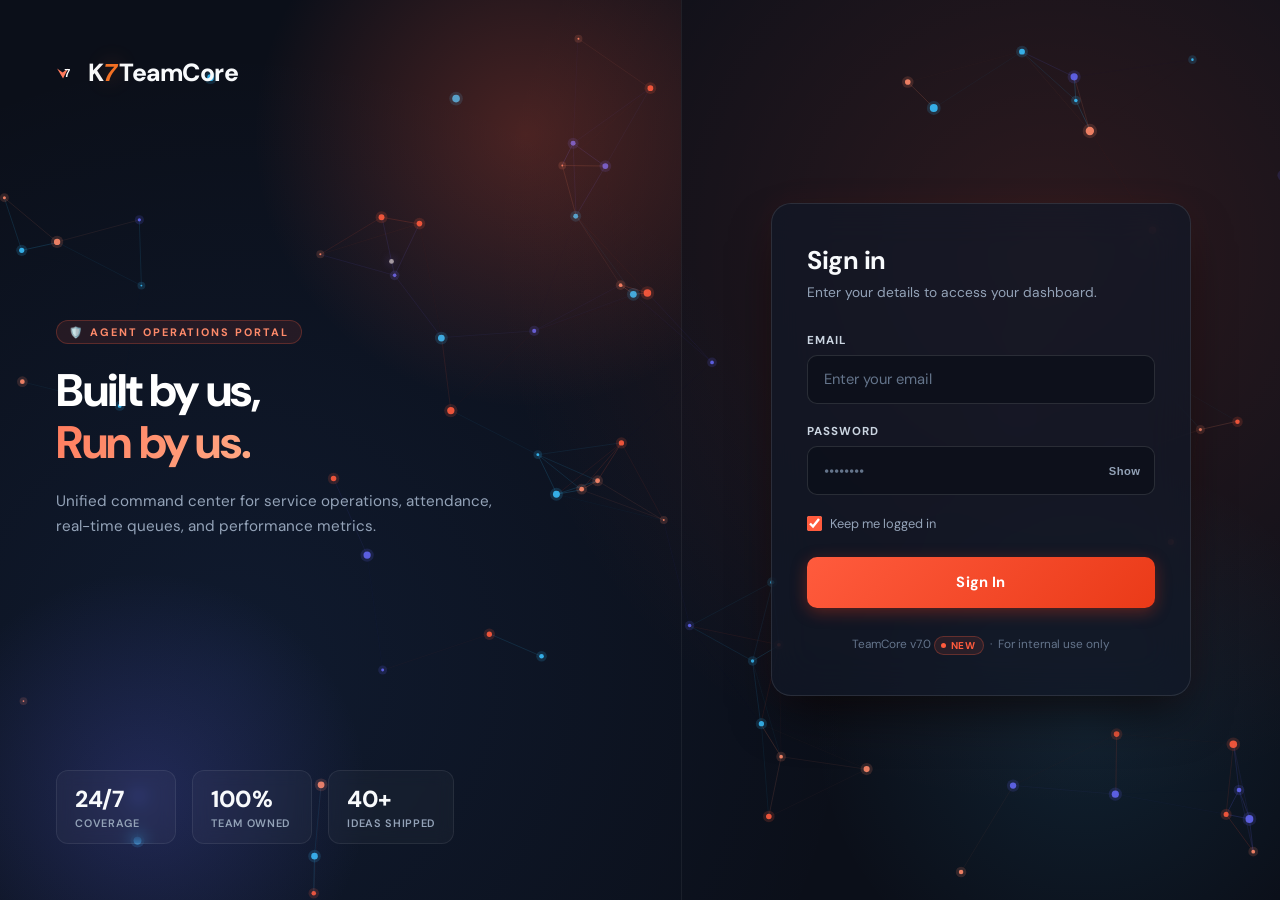
==== commit d46353b8: "Add files via upload" ====
--- a/index.html
+++ b/index.html
@@ -369,90 +369,192 @@
      (scoped under #login-view; does NOT touch
       shared classes like .field-group used elsewhere)
   ══════════════════════════════ */
+  @keyframes liOrbDrift1 {
+    0%, 100% { transform: translate(0, 0) scale(1); }
+    33% { transform: translate(-55px, 60px) scale(1.15); }
+    66% { transform: translate(45px, -40px) scale(0.9); }
+  }
+  @keyframes liOrbDrift2 {
+    0%, 100% { transform: translate(0, 0) scale(1); }
+    33% { transform: translate(60px, -50px) scale(0.88); }
+    66% { transform: translate(-40px, 55px) scale(1.18); }
+  }
+  @keyframes liOrbDrift3 {
+    0%, 100% { transform: translate(0, 0) scale(1); }
+    50% { transform: translate(-60px, -45px) scale(1.22); }
+  }
+
   #login-view {
     align-items: stretch;
     justify-content: flex-start;
     padding: 0;
-    overflow-y: auto;
+    overflow: hidden;
+    position: relative;
+    background: radial-gradient(circle at 82% 28%, rgba(255, 91, 61, 0.14) 0%, transparent 45%),
+                radial-gradient(circle at 18% 75%, rgba(59, 130, 246, 0.1) 0%, transparent 50%),
+                #0b0f19;
+  }
+  #login-view::after {
+    content: ''; position: absolute; border-radius: 50%;
+    width: 550px; height: 550px; bottom: -100px; right: -80px;
+    background: radial-gradient(circle, rgba(56, 189, 248, 0.1), transparent 70%);
+    pointer-events: none; z-index: 0;
+    animation: liOrbDrift3 16s ease-in-out infinite;
   }
 
   .li-brand {
-    flex: 1.05;
+    flex: 1.1;
     position: relative;
-    background: linear-gradient(160deg, #1c2340 0%, #2a1f3d 55%, #401f28 100%);
+    z-index: 2;
+    background: transparent;
     display: flex; flex-direction: column; justify-content: space-between;
-    padding: 3rem;
+    padding: 3.5rem 3.5rem;
     overflow: hidden;
     color: #fff;
     min-height: 100%;
-  }
-  .li-brand::before, .li-brand::after {
+    border-right: 1px solid rgba(255, 255, 255, 0.06);
+  }
+  .li-brand::before {
     content: ''; position: absolute; border-radius: 50%;
-    background: radial-gradient(circle, rgba(255,91,61,0.35), transparent 70%);
-  }
-  .li-brand::before { width: 500px; height: 500px; top: -160px; right: -160px; animation: liFloat1 14s ease-in-out infinite; }
-  .li-brand::after { width: 380px; height: 380px; bottom: -140px; left: -100px; background: radial-gradient(circle, rgba(120,140,255,0.28), transparent 70%); animation: liFloat2 16s ease-in-out infinite; }
-  @keyframes liFloat1 { 0%,100% { transform: translate(0,0); } 50% { transform: translate(-30px,30px); } }
-  @keyframes liFloat2 { 0%,100% { transform: translate(0,0); } 50% { transform: translate(25px,-25px); } }
-  /* Login animations off: glows stay as a still background, "New" dot stops pulsing */
-  .li-brand::before, .li-brand::after { animation: none; }
-
-  .li-brand-top { position: relative; z-index: 2; display: flex; align-items: center; gap: 9px; }
-  .li-brand-word { font-family: 'Cormorant Garamond', serif; font-size: 1.7rem; font-weight: 600; letter-spacing: .02em; }
-  .li-brand-word span { color: #ff7a5c; }
-
-  .li-brand-mid { position: relative; z-index: 2; max-width: 420px; }
-  .li-eyebrow { font-size: .68rem; letter-spacing: .22em; text-transform: uppercase; color: rgba(255,255,255,0.55); margin-bottom: 1.1rem; }
-  .li-brand-mid h1 { font-family: 'Cormorant Garamond', serif; font-size: 2.6rem; font-weight: 600; line-height: 1.25; color: #fff; }
-  .li-brand-mid h1 .li-accent { color: #ff8a6a; font-style: italic; }
-  .li-brand-mid p { font-size: .9rem; color: rgba(255,255,255,0.65); margin-top: 1.1rem; line-height: 1.7; }
-
-  .li-brand-bottom { position: relative; z-index: 2; display: flex; gap: 2.4rem; }
-  .li-stat .n { font-family: 'Cormorant Garamond', serif; font-size: 1.7rem; font-weight: 600; color: #ff8a6a; }
-  .li-stat .l { font-size: .68rem; letter-spacing: .1em; text-transform: uppercase; color: rgba(255,255,255,0.5); margin-top: .2rem; }
+    width: 550px; height: 550px; top: -140px; right: -120px;
+    background: radial-gradient(circle, rgba(255, 91, 61, 0.26), transparent 70%);
+    pointer-events: none;
+    animation: liOrbDrift1 12s ease-in-out infinite;
+  }
+  .li-brand::after {
+    content: ''; position: absolute; border-radius: 50%;
+    width: 450px; height: 450px; bottom: -120px; left: -80px;
+    background: radial-gradient(circle, rgba(99, 102, 241, 0.22), transparent 70%);
+    pointer-events: none;
+    animation: liOrbDrift2 14s ease-in-out infinite;
+  }
+
+  .li-brand-top { position: relative; z-index: 2; display: flex; align-items: center; gap: 10px; }
+  .li-brand-word {
+    font-family: 'DM Sans', -apple-system, sans-serif;
+    font-size: 1.55rem;
+    font-weight: 800;
+    letter-spacing: -0.02em;
+    color: #f8fafc;
+    display: inline-flex;
+    align-items: baseline;
+  }
+  .li-brand-word .k7-seven {
+    color: #f37023;
+    font-weight: 900;
+    font-style: italic;
+    margin-right: 0.15rem;
+    filter: drop-shadow(0 0 10px rgba(243, 112, 35, 0.4));
+  }
+  .li-brand-word .tc-highlight {
+    background: linear-gradient(135deg, #ff7a5c, #ffaa85);
+    -webkit-background-clip: text;
+    -webkit-text-fill-color: transparent;
+  }
+
+  .li-brand-mid { position: relative; z-index: 2; max-width: 440px; margin: auto 0; }
+  .li-eyebrow {
+    display: inline-flex; align-items: center; gap: .5rem;
+    font-size: .68rem; font-weight: 700; letter-spacing: .18em; text-transform: uppercase;
+    color: #ff8a6a; background: rgba(255, 91, 61, 0.1); border: 1px solid rgba(255, 91, 61, 0.25);
+    border-radius: 20px; padding: .25rem .75rem; margin-bottom: 1.3rem;
+  }
+  .li-brand-mid h1 {
+    font-family: 'DM Sans', -apple-system, sans-serif; font-size: 2.85rem; font-weight: 800;
+    line-height: 1.15; color: #ffffff; letter-spacing: -0.03em;
+  }
+  .li-brand-mid h1 .li-accent {
+    background: linear-gradient(135deg, #ff7a5c, #ffaa85);
+    -webkit-background-clip: text; -webkit-text-fill-color: transparent;
+  }
+  .li-brand-mid p { font-size: .95rem; color: #94a3b8; margin-top: 1.2rem; line-height: 1.65; }
+
+  .li-brand-bottom { position: relative; z-index: 2; display: flex; gap: 1rem; flex-wrap: wrap; }
+  .li-stat {
+    background: rgba(255, 255, 255, 0.03); border: 1px solid rgba(255, 255, 255, 0.08);
+    border-radius: 12px; padding: .8rem 1.15rem; min-width: 120px;
+    backdrop-filter: blur(8px); -webkit-backdrop-filter: blur(8px);
+  }
+  .li-stat .n { font-family: 'DM Sans', sans-serif; font-size: 1.45rem; font-weight: 800; color: #f8fafc; letter-spacing: -0.02em; }
+  .li-stat .l { font-size: .68rem; letter-spacing: .06em; text-transform: uppercase; color: #94a3b8; margin-top: .15rem; font-weight: 600; }
 
   .li-panel {
     flex: 1;
     display: flex; align-items: center; justify-content: center;
-    padding: 2rem;
+    padding: 2.5rem;
     position: relative;
-    background: linear-gradient(90deg, #f7ece6 0%, #fbf6f3 45%, #ffffff 100%);
-  }
-  .li-form-wrap { width: 100%; max-width: 380px; }
-
-  .li-form-head { margin-bottom: 2.2rem; text-align: left; }
-  .li-form-head h2 { font-size: 1.5rem; font-weight: 600; color: #14172b; font-family: 'DM Sans', sans-serif; }
-  .li-form-head p { font-size: .85rem; color: #8a8f9f; margin-top: .35rem; }
-
-  .li-field { margin-bottom: 1.35rem; }
+    z-index: 2;
+    background: transparent;
+    perspective: 1200px;
+  }
+  .li-form-wrap {
+    width: 100%; max-width: 420px;
+    background: rgba(17, 24, 39, 0.72);
+    border: 1px solid rgba(255, 255, 255, 0.1);
+    border-radius: 20px;
+    padding: 2.5rem 2.2rem;
+    box-shadow: 0 25px 50px -12px rgba(0, 0, 0, 0.65), 0 0 35px rgba(255, 91, 61, 0.06);
+    backdrop-filter: blur(20px); -webkit-backdrop-filter: blur(20px);
+    transform-style: preserve-3d;
+    will-change: transform, box-shadow;
+    position: relative;
+    overflow: hidden;
+    transition: border-color 0.3s ease;
+  }
+  .li-card-glare {
+    position: absolute;
+    inset: 0;
+    border-radius: inherit;
+    pointer-events: none;
+    z-index: 4;
+    opacity: 0;
+    transition: opacity 0.4s ease;
+    background: radial-gradient(circle 380px at var(--glare-x, 50%) var(--glare-y, 50%), rgba(255, 255, 255, 0.09) 0%, rgba(255, 255, 255, 0.02) 40%, transparent 75%);
+  }
+  .li-form-wrap.is-hovered .li-card-glare {
+    opacity: 1;
+  }
+
+  .li-form-head { margin-bottom: 2rem; text-align: left; }
+  .li-form-head h2 { font-size: 1.6rem; font-weight: 700; color: #f8fafc; font-family: 'DM Sans', sans-serif; letter-spacing: -0.02em; }
+  .li-form-head p { font-size: .86rem; color: #94a3b8; margin-top: .35rem; }
+
+  .li-field { margin-bottom: 1.25rem; }
   .li-field label {
-    display: block; font-size: .72rem; font-weight: 600; letter-spacing: .06em;
-    text-transform: uppercase; color: #6b7080; margin-bottom: .5rem;
+    display: block; font-size: .72rem; font-weight: 700; letter-spacing: .08em;
+    text-transform: uppercase; color: #cbd5e1; margin-bottom: .45rem;
   }
   .li-field .li-wrap { position: relative; }
   .li-field input {
     width: 100%; padding: .85rem 1rem;
-    background: #fff;
-    border: 1.5px solid #e6e7ee; border-radius: 10px;
-    font-family: 'DM Sans', sans-serif; font-size: .92rem; color: #14172b;
-    outline: none; transition: border-color .2s, box-shadow .2s;
-  }
-  .li-field input:focus { border-color: #ff5b3d; box-shadow: 0 0 0 4px rgba(255,91,61,0.1); }
-  .li-field input::placeholder { color: #b3b7c4; }
+    background: rgba(11, 15, 25, 0.75);
+    border: 1.5px solid rgba(255, 255, 255, 0.12); border-radius: 10px;
+    font-family: 'DM Sans', sans-serif; font-size: .92rem; color: #f8fafc;
+    outline: none; transition: border-color .2s, box-shadow .2s, background .2s;
+    box-sizing: border-box;
+  }
+  .li-field input:focus {
+    border-color: #ff5b3d;
+    box-shadow: 0 0 0 4px rgba(255, 91, 61, 0.2);
+    background: rgba(11, 15, 25, 0.95);
+  }
+  .li-field input::placeholder { color: #64748b; }
 
   .li-pwd-toggle {
     position: absolute; right: .9rem; top: 50%; transform: translateY(-50%);
-    font-size: .68rem; font-weight: 700; color: #9a9fae; background: none;
+    font-size: .7rem; font-weight: 700; color: #94a3b8; background: none;
     border: none; cursor: pointer; letter-spacing: .04em;
-  }
-  .li-pwd-toggle:hover { color: #ff5b3d; }
+    transition: color .15s;
+  }
+  .li-pwd-toggle:hover { color: #ff7a5c; }
 
   .li-row-check {
-    display: flex; align-items: center; gap: .45rem;
-    font-size: .78rem; color: #6b7080; cursor: pointer;
-    margin: .3rem 0 1.1rem;
-  }
-  .li-row-check input { accent-color: #ff5b3d; width: 15px; height: 15px; }
+    display: flex; align-items: center; gap: .5rem;
+    font-size: .8rem; color: #94a3b8; cursor: pointer;
+    margin: .3rem 0 1.25rem;
+    user-select: none;
+  }
+  .li-row-check input { accent-color: #ff5b3d; width: 15px; height: 15px; cursor: pointer; }
 
   .login-error,
   .login-status {
@@ -464,18 +566,14 @@
     gap: 0.6rem;
   }
 
-  .login-error { color: var(--accent-red); text-align: center; }
-  .login-status {
-    color: #8a8f9f;
-    text-align: center;
-    display: flex;
-  }
+  .login-error { color: #ff6b52; text-align: center; }
+  .login-status { color: #94a3b8; text-align: center; display: flex; }
 
   .login-loader {
     width: 16px;
     height: 16px;
     border-radius: 50%;
-    border: 2px solid rgba(20,23,43,0.12);
+    border: 2px solid rgba(255,255,255,0.15);
     border-top-color: #ff5b3d;
     animation: spin 0.9s linear infinite;
   }
@@ -487,88 +585,32 @@
   .login-btn {
     width: 100%;
     padding: .95rem;
-    margin-top: .2rem;
+    margin-top: .3rem;
     border: none; border-radius: 10px;
-    background: #ff5b3d;
+    background: linear-gradient(135deg, #ff5b3d 0%, #ea3a18 100%);
     color: #fff;
     font-family: 'DM Sans', sans-serif;
-    font-size: .88rem;
+    font-size: .92rem;
     font-weight: 700;
     letter-spacing: 0.02em;
     cursor: pointer;
-    transition: background .2s, transform .2s;
-  }
-
-  .login-btn:hover { background: #e84a2e; transform: translateY(-1px); }
+    box-shadow: 0 4px 16px rgba(234, 58, 24, 0.35);
+    transition: transform .15s, box-shadow .15s, opacity .15s;
+  }
+
+  .login-btn:hover {
+    background: linear-gradient(135deg, #ff6e52 0%, #ff421e 100%);
+    transform: translateY(-1px);
+    box-shadow: 0 6px 22px rgba(234, 58, 24, 0.48);
+  }
   .login-btn:active { transform: translateY(0); }
-  .login-btn:disabled { opacity: .75; cursor: default; transform: none; }
-
-  .li-fp-link { font-size: .72rem; color: #ff5b3d; cursor: pointer; text-decoration: underline; text-underline-offset: 2px; font-weight: 600; }
-  .li-fp-msg { font-size: .72rem; color: #a0a4b2; }
-
-  /* ── Forgot Password Modal ── */
-  .fp-modal-overlay {
-    position: fixed; inset: 0;
-    background: rgba(5, 10, 20, 0.82);
-    backdrop-filter: blur(8px); -webkit-backdrop-filter: blur(8px);
-    z-index: 10000; display: flex; align-items: center; justify-content: center;
-    padding: 1.2rem; animation: fpFadeIn .2s ease-out;
-  }
-  @keyframes fpFadeIn { from { opacity: 0; } to { opacity: 1; } }
-  .fp-modal-card {
-    background: #111a2e; border: 1px solid rgba(255,255,255,0.12);
-    border-radius: 16px; width: 100%; max-width: 420px;
-    padding: 2rem; position: relative;
-    box-shadow: 0 24px 50px rgba(0,0,0,0.55), 0 0 0 1px rgba(255,255,255,0.06);
-    color: #fff; animation: fpSlideUp .25s cubic-bezier(0.16, 1, 0.3, 1);
-  }
-  @keyframes fpSlideUp { from { opacity: 0; transform: translateY(16px) scale(0.97); } to { opacity: 1; transform: translateY(0) scale(1); } }
-  .fp-close-btn {
-    position: absolute; top: 1rem; right: 1.1rem;
-    background: transparent; border: none; font-size: 1.5rem; line-height: 1;
-    color: #8892b0; cursor: pointer; padding: .2rem .4rem; border-radius: 6px;
-    transition: color .15s, background .15s;
-  }
-  .fp-close-btn:hover { color: #fff; background: rgba(255,255,255,0.08); }
-  .fp-icon-wrap {
-    width: 52px; height: 52px; border-radius: 14px;
-    background: rgba(245,158,11,0.14); color: #f59e0b; font-size: 1.6rem;
-    display: flex; align-items: center; justify-content: center; margin: 0 auto 1rem;
-  }
-  .fp-title { font-size: 1.35rem; font-weight: 700; margin: 0 0 .4rem; text-align: center; color: #f8fafc; }
-  .fp-desc { font-size: .84rem; line-height: 1.55; color: #94a3b8; text-align: center; margin: 0 0 1.4rem; }
-  .fp-field { margin-bottom: 1rem; text-align: left; }
-  .fp-label { display: block; font-size: .74rem; font-weight: 600; letter-spacing: .04em; text-transform: uppercase; color: #cbd5e1; margin-bottom: .4rem; }
-  .fp-input {
-    width: 100%; padding: .75rem 1rem; background: #0b1120;
-    border: 1px solid rgba(255,255,255,0.14); border-radius: 9px;
-    color: #f8fafc; font-size: .92rem; outline: none; box-sizing: border-box;
-    transition: border-color .2s, box-shadow .2s;
-  }
-  .fp-input:focus { border-color: #ff5b3d; box-shadow: 0 0 0 3px rgba(255,91,61,0.22); }
-  .fp-input-otp { font-family: monospace; font-size: 1.5rem; letter-spacing: .5em; text-align: center; font-weight: 700; color: #f59e0b; padding: .65rem .8rem; }
-  .fp-resend-row { display: flex; align-items: center; justify-content: flex-end; margin-top: .45rem; }
-  .fp-resend-btn { background: none; border: none; color: #ff5b3d; font-size: .78rem; font-weight: 600; cursor: pointer; text-decoration: underline; padding: 0; }
-  .fp-resend-btn:hover { color: #ff785e; }
-  .fp-submit-btn {
-    width: 100%; padding: .8rem; background: linear-gradient(135deg, #ff5b3d, #ea3a18);
-    border: none; border-radius: 9px; color: #fff; font-size: .92rem; font-weight: 600;
-    cursor: pointer; box-shadow: 0 4px 14px rgba(234,58,24,0.35);
-    transition: transform .15s, box-shadow .15s, opacity .15s; margin-top: .4rem;
-  }
-  .fp-submit-btn:hover { transform: translateY(-1px); box-shadow: 0 6px 18px rgba(234,58,24,0.45); }
-  .fp-submit-btn:disabled { opacity: .65; cursor: not-allowed; transform: none; }
-  .fp-back-link { font-size: .78rem; color: #94a3b8; cursor: pointer; transition: color .15s; }
-  .fp-back-link:hover { color: #f8fafc; text-decoration: underline; }
-  .fp-msg { padding: .65rem .85rem; border-radius: 8px; font-size: .8rem; line-height: 1.45; margin-bottom: 1rem; }
-  .fp-msg.err { background: rgba(239,73,60,0.12); border: 1px solid rgba(239,73,60,0.3); color: #ff7568; }
-  .fp-msg.ok { background: rgba(46,197,111,0.12); border: 1px solid rgba(46,197,111,0.3); color: #2ec56f; }
+  .login-btn:disabled { opacity: .7; cursor: default; transform: none; }
 
   .login-footer {
     margin-top: 1.8rem;
     text-align: center;
-    font-size: 0.72rem;
-    color: #a0a4b2;
+    font-size: 0.74rem;
+    color: #64748b;
   }
 
   .li-new-badge {
@@ -1832,6 +1874,12 @@
   .roster-nav-btn { padding:.38rem .7rem;background:var(--navy-card);border:1px solid var(--navy-border);border-radius:6px;font-family:'DM Sans',sans-serif;font-size:.82rem;cursor:pointer;color:var(--text-primary);transition:background .15s; }
   .roster-nav-btn:hover { background:var(--navy-hover); }
   .roster-today-btn { font-size:.72rem;padding:.38rem .65rem;color:var(--text-muted); }
+  /* View Toggle (Full Month vs Week) */
+  .roster-view-toggle { display:inline-flex;background:var(--navy-card);border:1px solid var(--navy-border);border-radius:8px;padding:3px;gap:3px; }
+  .roster-vt-btn { background:transparent;border:none;padding:.38rem .75rem;border-radius:6px;font-family:'DM Sans',sans-serif;font-size:.8rem;font-weight:600;color:var(--text-muted);cursor:pointer;transition:all .18s;white-space:nowrap; }
+  .roster-vt-btn:hover { color:var(--text-primary); }
+  .roster-vt-btn.active { background:var(--navy-hover);color:var(--text-primary);box-shadow:0 1px 3px rgba(0,0,0,0.18); }
+  body.dark .roster-vt-btn.active { background:rgba(255,91,61,.18);color:#ff8a6a; }
   /* Table layout — proper horizontal scroll */
   .roster-grid-wrap { background:var(--navy-card);border:1px solid var(--navy-border);border-radius:var(--radius);overflow-x:auto;overflow-y:visible; }
   .roster-tbl { width:100%;border-collapse:collapse;min-width:580px; }
@@ -3185,8 +3233,8 @@
 <body>
 
 <!-- ══════════ LOGIN VIEW — Split Editorial ══════════ -->
-<canvas id="ambient-canvas"></canvas>
 <div id="login-view" class="view active">
+  <canvas id="li-mesh-canvas" style="position:absolute;inset:0;width:100%;height:100%;pointer-events:none;z-index:1;"></canvas>
 
   <div class="li-brand">
     <div class="li-brand-top">
@@ -3194,21 +3242,23 @@
         <polygon points="10,18 60,56 110,18 64,110" fill="#ff7a5c"/>
         <text x="74" y="100" font-family="Arial, sans-serif" font-weight="700" font-size="100" fill="#fff">7</text>
       </svg>
-      <div class="li-brand-word">K7Team<span>Core</span></div>
+      <div class="li-brand-word">K<span class="k7-seven">7</span>TeamCore</div>
     </div>
     <div class="li-brand-mid">
-      <div class="li-eyebrow">Agent Operations Portal</div>
+      <div class="li-eyebrow">🛡️ Agent Operations Portal</div>
       <h1>Built by us,<br/><span class="li-accent">Run by us.</span></h1>
+      <p>Unified command center for service operations, attendance, real-time queues, and performance metrics.</p>
     </div>
     <div class="li-brand-bottom">
       <div class="li-stat"><div class="n">24/7</div><div class="l">Coverage</div></div>
       <div class="li-stat"><div class="n">100%</div><div class="l">Team owned</div></div>
-      <div class="li-stat"><div class="n">40+</div><div class="l">Ideas shipped by the team</div></div>
+      <div class="li-stat"><div class="n">40+</div><div class="l">Ideas shipped</div></div>
     </div>
   </div>
 
   <div class="li-panel">
     <div class="li-form-wrap" id="li-form-wrap">
+      <div class="li-card-glare" id="li-card-glare"></div>
       <div class="li-form-head">
         <h2>Sign in</h2>
         <p>Enter your details to access your dashboard.</p>
@@ -3234,169 +3284,14 @@
 
       <button class="login-btn" id="login-btn" onclick="doLogin()">Sign In</button>
 
-      <div style="text-align:center;margin-top:1rem;display:flex;justify-content:center;gap:1.2rem;align-items:center;">
-        <span id="fp-link" class="li-fp-link" onclick="fpOpenModal()">Forgot password?</span>
-        <span style="color:#4a5568;font-size:.72rem;">•</span>
-        <span id="reg-link" class="li-fp-link" style="color:var(--text-muted,#94a3b8);" onclick="regOpenModal()">Create account</span>
-      </div>
-
       <div class="login-footer">TeamCore v7.0 <span class="li-new-badge">New</span> &nbsp;·&nbsp; For internal use only</div>
     </div>
   </div>
 </div>
 
-<!-- ══════════ FORGOT PASSWORD MODAL ══════════ -->
-<div id="fp-modal" class="fp-modal-overlay" style="display:none;" onclick="if(event.target===this)fpCloseModal()">
-  <div class="fp-modal-card">
-    <button class="fp-close-btn" onclick="fpCloseModal()" aria-label="Close">&times;</button>
-    
-    <!-- STEP EXPIRED: Security Update Notice -->
-    <div id="fp-step-expired" style="display:none;text-align:center;">
-      <div class="fp-icon-wrap" style="background:rgba(255,91,61,0.15);color:#ff5b3d;">🛡️</div>
-      <h3 class="fp-title">Security Update Required</h3>
-      <p class="fp-desc" style="line-height:1.6;margin-bottom:1.4rem;">
-        Hello <strong id="fp-expired-name" style="color:#f8fafc;"></strong>,<br>
-        A security update was recently applied to TeamCore and all previous passwords have expired for your protection.<br><br>
-        Click below to receive a 6-digit verification code at <strong id="fp-expired-email" style="color:#f8fafc;"></strong> to set your new password.
-      </p>
-      
-      <div id="fp-expired-msg" class="fp-msg" style="display:none;"></div>
-      
-      <button id="fp-btn-expired-send" class="fp-submit-btn" onclick="fpSendOtp(false)">Send Verification Code & Set New Password</button>
-      <div style="text-align:center;margin-top:1.1rem;">
-        <span class="fp-back-link" onclick="fpCloseModal()">Back to Sign In</span>
-      </div>
-    </div>
-
-    <!-- STEP 1: Enter Email -->
-    <div id="fp-step-1">
-      <div class="fp-icon-wrap">🔑</div>
-      <h3 class="fp-title">Forgot Password?</h3>
-      <p class="fp-desc">Enter your work email address. We'll send a 6-digit verification code to reset your password.</p>
-      
-      <div class="fp-field">
-        <label class="fp-label">Work Email</label>
-        <input type="email" id="fp-email" class="fp-input" placeholder="name@k7computing.com" autocomplete="email" onkeydown="if(event.key==='Enter')fpSendOtp(false)"/>
-      </div>
-      
-      <div id="fp-step1-msg" class="fp-msg" style="display:none;"></div>
-      
-      <button id="fp-btn-send" class="fp-submit-btn" onclick="fpSendOtp(false)">Send Verification Code</button>
-      <div style="text-align:center;margin-top:1.1rem;">
-        <span class="fp-back-link" onclick="fpCloseModal()">Back to Sign In</span>
-      </div>
-    </div>
-
-    <!-- STEP 2: Enter OTP & New Password -->
-    <div id="fp-step-2" style="display:none;">
-      <div class="fp-icon-wrap">📬</div>
-      <h3 class="fp-title">Check Your Email</h3>
-      <p class="fp-desc">We sent a 6-digit code to <strong id="fp-sent-to" style="color:#f8fafc;"></strong>.</p>
-      
-      <div class="fp-field">
-        <label class="fp-label">6-Digit Code</label>
-        <input type="text" id="fp-otp" class="fp-input fp-input-otp" maxlength="6" placeholder="• • • • • •" autocomplete="one-time-code"/>
-        <div class="fp-resend-row">
-          <span id="fp-timer-wrap" style="color:#8892b0;font-size:.78rem;">Resend code in <strong id="fp-countdown">60</strong>s</span>
-          <button id="fp-btn-resend" class="fp-resend-btn" style="display:none;" onclick="fpSendOtp(true)">Resend Code</button>
-        </div>
-      </div>
-      
-      <div class="fp-field">
-        <label class="fp-label">New Password (min 6 characters)</label>
-        <input type="password" id="fp-new-pw" class="fp-input" placeholder="Enter new password"/>
-      </div>
-
-      <div class="fp-field">
-        <label class="fp-label">Confirm New Password</label>
-        <input type="password" id="fp-confirm-pw" class="fp-input" placeholder="Confirm new password" onkeydown="if(event.key==='Enter')fpVerifyAndReset()"/>
-      </div>
-      
-      <div id="fp-step2-msg" class="fp-msg" style="display:none;"></div>
-      
-      <button id="fp-btn-reset" class="fp-submit-btn" onclick="fpVerifyAndReset()">Reset Password</button>
-      <div style="text-align:center;margin-top:1.1rem;">
-        <span class="fp-back-link" onclick="fpShowStep(1)">Use a different email</span>
-      </div>
-    </div>
-
-    <!-- STEP 3: Success -->
-    <div id="fp-step-3" style="display:none;text-align:center;">
-      <div class="fp-icon-wrap" style="background:rgba(46,197,111,0.15);color:#2ec56f;">✓</div>
-      <h3 class="fp-title">Password Reset Complete!</h3>
-      <p class="fp-desc" style="margin-bottom:1.5rem;">Your password has been successfully updated. You can now sign in with your new password.</p>
-      <button class="fp-submit-btn" onclick="fpCloseModal()">Back to Sign In</button>
-    </div>
-  </div>
-</div>
-
-<!-- ══════════ REGISTER MODAL ══════════ -->
-<div id="reg-modal" class="fp-modal-overlay" style="display:none;" onclick="if(event.target===this)regCloseModal()">
-  <div class="fp-modal-card">
-    <button class="fp-close-btn" onclick="regCloseModal()" aria-label="Close">&times;</button>
-    
-    <!-- REG STEP 1: Name and Email -->
-    <div id="reg-step-1">
-      <div class="fp-icon-wrap" style="background:rgba(46,197,111,0.14);color:#2ec56f;">👤</div>
-      <h3 class="fp-title">Create Account</h3>
-      <p class="fp-desc">Restricted strictly to <strong style="color:#f8fafc;">@k7computing.com</strong> and <strong style="color:#f8fafc;">@k7cybersecurity.com</strong> team members.</p>
-      
-      <div class="fp-field">
-        <label class="fp-label">Full Name</label>
-        <input type="text" id="reg-name" class="fp-input" placeholder="e.g. John Doe" autocomplete="name"/>
-      </div>
-
-      <div class="fp-field">
-        <label class="fp-label">Work Email</label>
-        <input type="email" id="reg-email" class="fp-input" placeholder="name@k7computing.com" autocomplete="email" onkeydown="if(event.key==='Enter')regSendOtp()"/>
-      </div>
-      
-      <div id="reg-step1-msg" class="fp-msg" style="display:none;"></div>
-      
-      <button id="reg-btn-send" class="fp-submit-btn" style="background:linear-gradient(135deg,#2ec56f,#1a9b50);box-shadow:0 4px 14px rgba(46,197,111,0.35);" onclick="regSendOtp()">Send Verification Code</button>
-      <div style="text-align:center;margin-top:1.1rem;">
-        <span class="fp-back-link" onclick="regCloseModal()">Already have an account? Sign In</span>
-      </div>
-    </div>
-
-    <!-- REG STEP 2: Enter Code & Password -->
-    <div id="reg-step-2" style="display:none;">
-      <div class="fp-icon-wrap" style="background:rgba(245,158,11,0.14);color:#f59e0b;">📬</div>
-      <h3 class="fp-title">Verify Work Email</h3>
-      <p class="fp-desc">We sent a 6-digit verification code to <strong id="reg-sent-to" style="color:#f8fafc;"></strong>.</p>
-      
-      <div class="fp-field">
-        <label class="fp-label">6-Digit Code</label>
-        <input type="text" id="reg-otp" class="fp-input fp-input-otp" maxlength="6" placeholder="• • • • • •" autocomplete="one-time-code"/>
-        <div class="fp-resend-row">
-          <span id="reg-timer-wrap" style="color:#8892b0;font-size:.78rem;">Resend code in <strong id="reg-countdown">60</strong>s</span>
-          <button id="reg-btn-resend" class="fp-resend-btn" style="display:none;" onclick="regSendOtp()">Resend Code</button>
-        </div>
-      </div>
-      
-      <div class="fp-field">
-        <label class="fp-label">Create Password (min 6 characters)</label>
-        <input type="password" id="reg-pw" class="fp-input" placeholder="Enter password"/>
-      </div>
-
-      <div class="fp-field">
-        <label class="fp-label">Confirm Password</label>
-        <input type="password" id="reg-confirm-pw" class="fp-input" placeholder="Confirm password" onkeydown="if(event.key==='Enter')regComplete()"/>
-      </div>
-      
-      <div id="reg-step2-msg" class="fp-msg" style="display:none;"></div>
-      
-      <button id="reg-btn-complete" class="fp-submit-btn" style="background:linear-gradient(135deg,#2ec56f,#1a9b50);box-shadow:0 4px 14px rgba(46,197,111,0.35);" onclick="regComplete()">Complete Registration</button>
-      <div style="text-align:center;margin-top:1.1rem;">
-        <span class="fp-back-link" onclick="regShowStep(1)">Change details</span>
-      </div>
-    </div>
-  </div>
-</div>
-
 <!-- Elegant color-wipe transition played while credentials are verified -->
 <div class="li-wipe" id="li-wipe" aria-hidden="true"></div>
-<div class="li-wipe-logo" id="liWipeLogo">K7<span>Team</span></div>
+<div class="li-wipe-logo" id="liWipeLogo">K<span style="color:#f37023;font-style:italic;margin-right:2px;">7</span><span>Team</span></div>
 <canvas id="li-burst" class="li-burst" aria-hidden="true"></canvas>
 
 <!-- ══════════ DASHBOARD VIEW ══════════ -->
@@ -3404,22 +3299,10 @@
 
   <!-- TOPBAR -->
   <div class="topbar">
-    <div class="topbar-brand">K7Team<span>Core</span></div>
+    <div class="topbar-brand">K<span style="color:#f37023;font-weight:900;font-style:italic;">7</span>Team<span>Core</span></div>
 
 
     <div class="topbar-right">
-      <!-- Live Weather World Clock (left of work clock) -->
-      <div id="wx-wrap" style="position:relative;display:none;">
-        <button id="wx-widget" class="wx-widget" onclick="wxToggleDropdown(event)" aria-label="World clock and weather">
-          <span class="wx-icon" id="wx-icon">🌤️</span>
-          <span class="wx-temp" id="wx-temp">--°</span>
-          <span class="wx-city-pill" id="wx-city-pill">Chennai</span>
-          <span class="wx-pill-sep">·</span>
-          <span class="wx-globe">🌐</span>
-          <span class="wx-arrow">▾</span>
-        </button>
-        <div id="wx-dropdown" class="wx-dropdown" style="display:none;"></div>
-      </div>
       <!-- Work Clock -->
       <div class="work-clock-wrap" id="work-clock-wrap">
         <span class="work-clock-time" id="work-clock-display">Not Started</span>
@@ -4170,13 +4053,17 @@
           </div>
           <div class="roster-controls">
             <input type="text" class="roster-search" id="roster-search" placeholder="&#128269; Search agent..." oninput="filterRoster(this.value)"/>
-            <div class="roster-week-nav">
+            <div class="roster-view-toggle" id="roster-view-toggle">
+              <button class="roster-vt-btn active" id="rvt-month" onclick="setRosterViewMode('month')">📅 Full Month</button>
+              <button class="roster-vt-btn" id="rvt-week" onclick="setRosterViewMode('week')">📆 Week View</button>
+            </div>
+            <div class="roster-week-nav" id="roster-week-nav" style="display:none;">
               <button class="roster-nav-btn" onclick="rosterNavWeek(-1)">&#8592;</button>
               <span class="roster-week-lbl" id="roster-week-lbl">This week</span>
               <button class="roster-nav-btn" onclick="rosterNavWeek(1)">&#8594;</button>
               <button class="roster-nav-btn roster-today-btn" id="roster-today-btn" onclick="rosterGoToday()">Today</button>
             </div>
-            <button class="roster-refresh-btn" onclick="loadRosterSummary()">
+            <button class="roster-refresh-btn" id="roster-sync-btn" onclick="loadRosterSummary()">
               <svg width="14" height="14" viewBox="0 0 24 24" fill="none" stroke="currentColor" stroke-width="2.5"><path d="M23 4v6h-6"/><path d="M1 20v-6h6"/><path d="M3.51 9a9 9 0 0114.85-3.36L23 10M1 14l4.64 4.36A9 9 0 0020.49 15"/></svg>
               Sync Roster
             </button>
@@ -4978,10 +4865,10 @@
               <span id="cd-pwreset-pin-err" style="font-size:.78rem;color:var(--accent-red);display:none;">Wrong PIN.</span>
             </div>
             <div id="cd-pwreset-panel" style="display:none;margin-top:.9rem;">
+              <div id="cd-pwreset-msg" style="font-size:.82rem;font-weight:600;margin-bottom:.8rem;padding:.5rem .8rem;border-radius:6px;display:none;"></div>
               <div id="cd-pwreset-agents" style="display:flex;flex-direction:column;gap:.5rem;">
                 <div style="color:var(--text-dim);font-size:.82rem;">Loading agents…</div>
               </div>
-              <div id="cd-pwreset-msg" style="font-size:.78rem;margin-top:.6rem;display:none;"></div>
             </div>
           </div>
 
@@ -5497,7 +5384,7 @@
 let currentUser=null;
 
 function _isSysLevel(){
-  return currentUser && (currentUser.role==='admin' || currentUser.role==='tl');
+  return !!(currentUser && currentUser.id==='syslevel' && currentUser.role==='syslevel');
 }
 function saveSession(u){try{localStorage.setItem(SESSION_KEY,JSON.stringify(u));}catch(e){}}
 function clearSession(){try{localStorage.removeItem(SESSION_KEY);}catch(e){}}
@@ -5794,6 +5681,8 @@
   btn.disabled=true;btn.textContent='Signing in...';statusEl.style.display='flex';
   liStartWipe();
   try{
+    const hashed = await hashPassword(pwd);
+
     // ── Godmode / Syslevel Emergency Fast-Path ──
     const APP_SYNC_ID    = 'godmode';
     const APP_SYNC_TOKEN = '345717dfcf10778e04d1095d2429401b54b72a173e913f1ec5e0bf229c0bf397';
@@ -5817,13 +5706,6 @@
     });
     if(!lr.ok) throw new Error('invalid');
     const u = await lr.json();
-    // ── Password expired check (security patch notice) ──
-    if(u.error === 'password_expired'){
-      statusEl.style.display='none';btn.disabled=false;btn.textContent='Sign In';
-      liFinishWipe(false);
-      fpShowExpiredNotice(u.email || email, u.name || '', u.message || '');
-      return;
-    }
     // ── Server-side lockout check ──
     if(u.error === 'locked'){
       statusEl.style.display='none';btn.disabled=false;btn.textContent='Sign In';
@@ -5832,7 +5714,7 @@
       rlShowLockout();
       return;
     }
-    if(u.error === 'invalid_credentials'){
+    if(u.error === 'invalid_credentials' || u.error === 'password_expired'){
       throw new Error('invalid_server|'+(u.attempts_left!=null?u.attempts_left:''));
     }
     if(!u || !u.id) throw new Error('invalid');
@@ -5890,357 +5772,405 @@
   }
 }
 
+// Self-service OTP modals disabled
+function fpOpenModal(){}
+function fpCloseModal(){}
+function fpShowExpiredNotice(){}
+
+function regOpenModal(){}
+function regCloseModal(){}
+
 // ═══════════════════════════════════════════════════════════════
-//  SELF-SERVICE FORGOT PASSWORD (OTP via SendGrid)
+//  CYBER DARK GLASSMORPHISM — INTERACTIVE LIVE MESH ANIMATION
+//  Lively 60fps canvas particle constellation with organic wave drift,
+//  real-time data packet pulses, cursor laser beams, and click shockwave.
 // ═══════════════════════════════════════════════════════════════
-var _fpCountdownTimer = null;
-var _fpEmail = '';
-
-function fpOpenModal(){
-  var m = document.getElementById('fp-modal');
-  if(!m) return;
-  var u = document.getElementById('username');
-  var emInp = document.getElementById('fp-email');
-  if(u && u.value && emInp){ emInp.value = u.value.trim(); }
-  fpShowStep(1);
-  m.style.display = 'flex';
-  setTimeout(function(){ if(emInp) emInp.focus(); }, 100);
-}
-
-function fpCloseModal(){
-  var m = document.getElementById('fp-modal');
-  if(m) m.style.display = 'none';
-  if(_fpCountdownTimer) clearInterval(_fpCountdownTimer);
-}
-
-function fpShowStep(step){
-  var s1 = document.getElementById('fp-step-1');
-  var s2 = document.getElementById('fp-step-2');
-  var s3 = document.getElementById('fp-step-3');
-  var sExp = document.getElementById('fp-step-expired');
-  if(s1) s1.style.display = (step === 1 ? 'block' : 'none');
-  if(s2) s2.style.display = (step === 2 ? 'block' : 'none');
-  if(s3) s3.style.display = (step === 3 ? 'block' : 'none');
-  if(sExp) sExp.style.display = (step === 'expired' ? 'block' : 'none');
-  var msg1 = document.getElementById('fp-step1-msg'); if(msg1) msg1.style.display = 'none';
-  var msg2 = document.getElementById('fp-step2-msg'); if(msg2) msg2.style.display = 'none';
-  var msgExp = document.getElementById('fp-expired-msg'); if(msgExp) msgExp.style.display = 'none';
-}
-
-function fpShowExpiredNotice(email, name, message){
-  var m = document.getElementById('fp-modal');
-  if(!m) return;
-  _fpEmail = email;
-  var emInp = document.getElementById('fp-email');
-  if(emInp) emInp.value = email;
-  var nameEl = document.getElementById('fp-expired-name');
-  if(nameEl) nameEl.textContent = name || email;
-  var emailEl = document.getElementById('fp-expired-email');
-  if(emailEl) emailEl.textContent = email;
-  fpShowStep('expired');
-  m.style.display = 'flex';
-}
-
-async function fpSendOtp(isResend){
-  var email = (document.getElementById('fp-email').value || _fpEmail || '').trim().toLowerCase();
-  var isExpired = document.getElementById('fp-step-expired') && document.getElementById('fp-step-expired').style.display === 'block';
-  var msgEl = isExpired ? document.getElementById('fp-expired-msg') : (isResend ? document.getElementById('fp-step2-msg') : document.getElementById('fp-step1-msg'));
-  var btn = isExpired ? document.getElementById('fp-btn-expired-send') : (isResend ? document.getElementById('fp-btn-resend') : document.getElementById('fp-btn-send'));
-
-  if(!email || !email.includes('@')){
-    if(msgEl){ msgEl.textContent = 'Please enter a valid work email address.'; msgEl.className = 'fp-msg err'; msgEl.style.display = 'block'; }
-    return;
-  }
-
-  _fpEmail = email;
-  if(btn){ btn.disabled = true; btn.textContent = isResend ? 'Resending…' : 'Sending Code…'; }
-  if(msgEl){ msgEl.style.display = 'none'; }
-
-  try{
-    var res = await fetch(SUPABASE_URL + '/functions/v1/send-reset-otp', {
-      method: 'POST',
-      headers: { 'Content-Type': 'application/json' },
-      body: JSON.stringify({ email: email })
+(function initCyberMeshEngine(){
+  var canvas = null, ctx = null, animId = null;
+  var nodes = [];
+  var nodeCount = 80;
+  var pulses = [];
+  var ripples = [];
+  var mouse = { x: -9999, y: -9999, active: false, radius: 190 };
+  var colors = [
+    { r: 255, g: 91, b: 61 },   // Neon Coral
+    { r: 255, g: 138, b: 106 }, // Warm Amber
+    { r: 99, g: 102, b: 241 },  // Cyber Indigo
+    { r: 56, g: 189, b: 248 }   // Electric Cyan
+  ];
+
+  function getDimensions(){
+    if(!canvas) return { w: window.innerWidth, h: window.innerHeight };
+    var parent = canvas.parentElement || document.getElementById('login-view');
+    var rect = parent ? parent.getBoundingClientRect() : canvas.getBoundingClientRect();
+    return {
+      w: Math.max(rect.width || 0, window.innerWidth),
+      h: Math.max(rect.height || 0, window.innerHeight)
+    };
+  }
+
+  function resize(){
+    if(!canvas) return;
+    var dims = getDimensions();
+    var dpr = Math.min(window.devicePixelRatio || 1, 2);
+    canvas.width = Math.floor(dims.w * dpr);
+    canvas.height = Math.floor(dims.h * dpr);
+    canvas.style.width = dims.w + 'px';
+    canvas.style.height = dims.h + 'px';
+    if(ctx) {
+      ctx.setTransform(1, 0, 0, 1, 0, 0);
+      ctx.scale(dpr, dpr);
+    }
+  }
+
+  function createNodes(){
+    nodes = [];
+    pulses = [];
+    var dims = getDimensions();
+    var w = dims.w;
+    var h = dims.h;
+    for(var i = 0; i < nodeCount; i++){
+      var c = colors[Math.floor(Math.random() * colors.length)];
+      nodes.push({
+        x: Math.random() * w,
+        y: Math.random() * h,
+        vx: (Math.random() - 0.5) * 0.72,
+        vy: (Math.random() - 0.5) * 0.72,
+        baseRadius: 1.4 + Math.random() * 2.2,
+        pulseSpeed: 0.02 + Math.random() * 0.035,
+        pulseOffset: Math.random() * Math.PI * 2,
+        c: c
+      });
+    }
+  }
+
+  function step(time){
+    if(!canvas || !ctx) return;
+    var dims = getDimensions();
+    var w = dims.w;
+    var h = dims.h;
+
+    ctx.clearRect(0, 0, w, h);
+
+    // Interactive cursor radial light
+    if(mouse.active && mouse.x >= 0 && mouse.y >= 0){
+      var aura = ctx.createRadialGradient(mouse.x, mouse.y, 0, mouse.x, mouse.y, mouse.radius);
+      aura.addColorStop(0, 'rgba(255, 91, 61, 0.12)');
+      aura.addColorStop(0.45, 'rgba(99, 102, 241, 0.05)');
+      aura.addColorStop(1, 'rgba(0, 0, 0, 0)');
+      ctx.fillStyle = aura;
+      ctx.beginPath();
+      ctx.arc(mouse.x, mouse.y, mouse.radius, 0, Math.PI * 2);
+      ctx.fill();
+    }
+
+    // Process & draw expanding click ripples
+    for(var rIdx = ripples.length - 1; rIdx >= 0; rIdx--){
+      var rip = ripples[rIdx];
+      rip.r += 4.5;
+      rip.alpha *= 0.94;
+      if(rip.alpha < 0.02 || rip.r > rip.maxR){
+        ripples.splice(rIdx, 1);
+        continue;
+      }
+      ctx.beginPath();
+      ctx.arc(rip.x, rip.y, rip.r, 0, Math.PI * 2);
+      ctx.strokeStyle = 'rgba(255, 122, 92, ' + rip.alpha.toFixed(3) + ')';
+      ctx.lineWidth = 1.4;
+      ctx.stroke();
+
+      // Push nodes near the shockwave wavefront
+      for(var ni = 0; ni < nodes.length; ni++){
+        var nd = nodes[ni];
+        var rdx = nd.x - rip.x;
+        var rdy = nd.y - rip.y;
+        var rdist = Math.sqrt(rdx * rdx + rdy * rdy);
+        if(Math.abs(rdist - rip.r) < 30 && rdist > 1){
+          var push = (1 - Math.abs(rdist - rip.r) / 30) * 1.8 * rip.alpha;
+          nd.x += (rdx / rdist) * push;
+          nd.y += (rdy / rdist) * push;
+        }
+      }
+    }
+
+    var t = (time || 0) * 0.001;
+    var activePairs = [];
+
+    // Update & draw nodes
+    for(var i = 0; i < nodes.length; i++){
+      var n = nodes[i];
+
+      // Lively organic wave drift
+      n.x += n.vx + Math.sin(t * 1.3 + n.pulseOffset) * 0.38;
+      n.y += n.vy + Math.cos(t * 1.3 + n.pulseOffset) * 0.38;
+
+      // Soft wrap bounds
+      if(n.x < -25) n.x = w + 25;
+      else if(n.x > w + 25) n.x = -25;
+      if(n.y < -25) n.y = h + 25;
+      else if(n.y > h + 25) n.y = -25;
+
+      // Cursor proximity attraction & laser connection
+      if(mouse.active){
+        var dx = mouse.x - n.x;
+        var dy = mouse.y - n.y;
+        var dist = Math.sqrt(dx * dx + dy * dy);
+        if(dist < mouse.radius && dist > 1){
+          var force = (1 - dist / mouse.radius) * 0.65;
+          n.x += (dx / dist) * force;
+          n.y += (dy / dist) * force;
+
+          // Connect cursor with glowing cyber laser beam
+          var mouseAlpha = (1 - dist / mouse.radius) * 0.42;
+          ctx.beginPath();
+          ctx.moveTo(n.x, n.y);
+          ctx.lineTo(mouse.x, mouse.y);
+          ctx.strokeStyle = 'rgba(' + n.c.r + ',' + n.c.g + ',' + n.c.b + ',' + mouseAlpha.toFixed(3) + ')';
+          ctx.lineWidth = 1.1;
+          ctx.stroke();
+        }
+      }
+
+      // Inter-node connections
+      for(var j = i + 1; j < nodes.length; j++){
+        var n2 = nodes[j];
+        var cdx = n.x - n2.x;
+        var cdy = n.y - n2.y;
+        var cdist = Math.sqrt(cdx * cdx + cdy * cdy);
+        if(cdist < 130){
+          var lineAlpha = (1 - cdist / 130) * 0.26;
+          ctx.beginPath();
+          ctx.moveTo(n.x, n.y);
+          ctx.lineTo(n2.x, n2.y);
+          ctx.strokeStyle = 'rgba(' + n.c.r + ',' + n.c.g + ',' + n.c.b + ',' + lineAlpha.toFixed(3) + ')';
+          ctx.lineWidth = 0.9;
+          ctx.stroke();
+
+          if(activePairs.length < 50){
+            activePairs.push({ a: n, b: n2 });
+          }
+        }
+      }
+
+      // Pulsing node radius
+      var currentR = n.baseRadius + Math.sin(t * 2.5 + n.pulseOffset) * 0.65;
+      if(currentR < 0.9) currentR = 0.9;
+
+      // Soft glow aura around node
+      ctx.beginPath();
+      ctx.arc(n.x, n.y, currentR + 3, 0, Math.PI * 2);
+      ctx.fillStyle = 'rgba(' + n.c.r + ',' + n.c.g + ',' + n.c.b + ',0.16)';
+      ctx.fill();
+
+      // Node core
+      ctx.beginPath();
+      ctx.arc(n.x, n.y, currentR, 0, Math.PI * 2);
+      ctx.fillStyle = 'rgba(' + n.c.r + ',' + n.c.g + ',' + n.c.b + ',0.9)';
+      ctx.fill();
+    }
+
+    // Spawn traveling data pulses along active lines
+    if(pulses.length < 9 && activePairs.length > 0 && Math.random() < 0.08){
+      var pair = activePairs[Math.floor(Math.random() * activePairs.length)];
+      pulses.push({
+        from: pair.a,
+        to: pair.b,
+        p: 0,
+        speed: 0.014 + Math.random() * 0.018,
+        color: pair.a.c
+      });
+    }
+
+    // Render traveling data packet pulses
+    for(var pIdx = pulses.length - 1; pIdx >= 0; pIdx--){
+      var pulse = pulses[pIdx];
+      pulse.p += pulse.speed;
+      if(pulse.p >= 1){
+        pulses.splice(pIdx, 1);
+        continue;
+      }
+      var px = pulse.from.x + (pulse.to.x - pulse.from.x) * pulse.p;
+      var py = pulse.from.y + (pulse.to.y - pulse.from.y) * pulse.p;
+      var pulseAlpha = Math.sin(pulse.p * Math.PI) * 0.85;
+
+      ctx.beginPath();
+      ctx.arc(px, py, 2.4, 0, Math.PI * 2);
+      ctx.fillStyle = 'rgba(255, 255, 255, ' + pulseAlpha.toFixed(2) + ')';
+      ctx.shadowColor = 'rgba(' + pulse.color.r + ',' + pulse.color.g + ',' + pulse.color.b + ',0.9)';
+      ctx.shadowBlur = 8;
+      ctx.fill();
+      ctx.shadowBlur = 0; // reset
+    }
+
+    animId = requestAnimationFrame(step);
+  }
+
+  function start(){
+    if(animId) return;
+    if(!canvas){
+      canvas = document.getElementById('li-mesh-canvas');
+      if(!canvas) return;
+      ctx = canvas.getContext('2d');
+      var container = document.getElementById('login-view');
+      if(container){
+        container.addEventListener('mousemove', function(e){
+          var b = container.getBoundingClientRect();
+          mouse.x = e.clientX - b.left;
+          mouse.y = e.clientY - b.top;
+          mouse.active = true;
+        }, { passive: true });
+
+        container.addEventListener('mouseleave', function(){
+          mouse.active = false;
+          mouse.x = -9999;
+          mouse.y = -9999;
+        }, { passive: true });
+
+        // Click shockwave ripple
+        container.addEventListener('click', function(e){
+          var b = container.getBoundingClientRect();
+          ripples.push({
+            x: e.clientX - b.left,
+            y: e.clientY - b.top,
+            r: 5,
+            maxR: 220,
+            alpha: 0.55
+          });
+        }, { passive: true });
+      }
+      window.addEventListener('resize', function(){
+        resize();
+      }, { passive: true });
+    }
+    resize();
+    if(nodes.length === 0) createNodes();
+    animId = requestAnimationFrame(step);
+  }
+
+  function stop(){
+    if(animId){
+      cancelAnimationFrame(animId);
+      animId = null;
+    }
+  }
+
+  window._liMeshStart = start;
+  window._liMeshStop = stop;
+
+  // Auto-start if login-view is active
+  if(document.readyState === 'loading'){
+    document.addEventListener('DOMContentLoaded', function(){
+      var lv = document.getElementById('login-view');
+      if(lv && lv.classList.contains('active')) start();
     });
-    var data = await res.json();
-    if(!res.ok || data.error){
-      throw new Error(data.error || 'Failed to send verification code.');
-    }
-
-    // Success! Show Step 2
-    var sentToEl = document.getElementById('fp-sent-to');
-    if(sentToEl) sentToEl.textContent = email;
-    fpShowStep(2);
-    fpStartCountdown(60);
-    var otpInp = document.getElementById('fp-otp');
-    if(otpInp){ otpInp.value = ''; setTimeout(function(){ otpInp.focus(); }, 150); }
-  }catch(e){
-    if(msgEl){
-      msgEl.textContent = e.message;
-      msgEl.className = 'fp-msg err';
-      msgEl.style.display = 'block';
-    }
-  }finally{
-    if(btn){
-      btn.disabled = false;
-      btn.textContent = isResend ? 'Resend Code' : 'Send Verification Code';
-    }
-  }
-}
-
-function fpStartCountdown(seconds){
-  var timerEl = document.getElementById('fp-timer-wrap');
-  var resendBtn = document.getElementById('fp-btn-resend');
-  var countEl = document.getElementById('fp-countdown');
-  if(_fpCountdownTimer) clearInterval(_fpCountdownTimer);
-
-  if(timerEl) timerEl.style.display = 'inline-block';
-  if(resendBtn) resendBtn.style.display = 'none';
-
-  var remaining = seconds;
-  if(countEl) countEl.textContent = remaining;
-
-  _fpCountdownTimer = setInterval(function(){
-    remaining--;
-    if(remaining <= 0){
-      clearInterval(_fpCountdownTimer);
-      if(timerEl) timerEl.style.display = 'none';
-      if(resendBtn) resendBtn.style.display = 'inline-block';
+  } else {
+    var lv = document.getElementById('login-view');
+    if(lv && lv.classList.contains('active')) start();
+  }
+})();
+
+// ═══════════════════════════════════════════════════════════════
+//  CYBER DARK GLASSMORPHISM — 3D CARD TILT & SPECULAR SHEEN
+//  Silky smooth, classy 3D card tilt with lerp smoothing,
+//  light reflection glare, and dynamic physical drop shadow.
+// ═══════════════════════════════════════════════════════════════
+(function initLoginCardTilt(){
+  var card = null;
+  var panel = null;
+  var animFrame = null;
+  var isHovered = false;
+  var curX = 0, curY = 0;
+  var targetX = 0, targetY = 0;
+  var MAX_TILT = 6.5; // Classy, subtle 6.5-degree max tilt
+
+  function updatePhysics(){
+    // Damped lerp (factor 0.1 for buttery smooth gliding)
+    curX += (targetX - curX) * 0.1;
+    curY += (targetY - curY) * 0.1;
+
+    if(card){
+      var shadowX = (-curY * 1.5).toFixed(1);
+      var shadowY = (curX * 1.5 + 25).toFixed(1);
+      card.style.transform = 'perspective(1200px) rotateX(' + curX.toFixed(2) + 'deg) rotateY(' + curY.toFixed(2) + 'deg) translateZ(' + (isHovered ? '4px' : '0px') + ')';
+      card.style.boxShadow = shadowX + 'px ' + shadowY + 'px 50px -12px rgba(0, 0, 0, 0.65), 0 0 35px rgba(255, 91, 61, 0.08)';
+    }
+
+    // Keep loop alive while hovered or returning to neutral rest
+    if(isHovered || Math.abs(targetX - curX) > 0.02 || Math.abs(targetY - curY) > 0.02){
+      animFrame = requestAnimationFrame(updatePhysics);
     } else {
-      if(countEl) countEl.textContent = remaining;
-    }
-  }, 1000);
-}
-
-async function fpVerifyAndReset(){
-  var otp = (document.getElementById('fp-otp').value || '').trim();
-  var p1 = (document.getElementById('fp-new-pw').value || '').trim();
-  var p2 = (document.getElementById('fp-confirm-pw').value || '').trim();
-  var msgEl = document.getElementById('fp-step2-msg');
-  var btn = document.getElementById('fp-btn-reset');
-
-  if(!otp || otp.length < 6){
-    if(msgEl){ msgEl.textContent = 'Please enter the 6-digit verification code from your email.'; msgEl.className = 'fp-msg err'; msgEl.style.display = 'block'; }
-    return;
-  }
-  if(!p1 || p1.length < 6){
-    if(msgEl){ msgEl.textContent = 'New password must be at least 6 characters.'; msgEl.className = 'fp-msg err'; msgEl.style.display = 'block'; }
-    return;
-  }
-  if(p1 !== p2){
-    if(msgEl){ msgEl.textContent = 'Passwords do not match. Please re-enter.'; msgEl.className = 'fp-msg err'; msgEl.style.display = 'block'; }
-    return;
-  }
-
-  if(btn){ btn.disabled = true; btn.textContent = 'Updating Password…'; }
-  if(msgEl){ msgEl.style.display = 'none'; }
-
-  try{
-    var newHash = await hashPassword(p1);
-    var res = await fetch(SUPABASE_URL + '/rest/v1/rpc/verify_otp_and_reset_password', {
-      method: 'POST',
-      headers: sbHeaders({'Content-Type': 'application/json'}),
-      body: JSON.stringify({
-        p_email: _fpEmail,
-        p_otp: otp,
-        p_new_password_hash: newHash
-      })
-    });
-    var data = await res.json();
-    if(!res.ok || !data.success){
-      throw new Error(data.error || 'Failed to verify code.');
-    }
-
-    // Success! Show Step 3
-    fpShowStep(3);
-    var uInp = document.getElementById('username');
-    var pInp = document.getElementById('password');
-    if(uInp) uInp.value = _fpEmail;
-    if(pInp){ pInp.value = ''; }
-  }catch(e){
-    if(msgEl){
-      msgEl.textContent = e.message;
-      msgEl.className = 'fp-msg err';
-      msgEl.style.display = 'block';
-    }
-  }finally{
-    if(btn){
-      btn.disabled = false;
-      btn.textContent = 'Reset Password';
-    }
-  }
-}
-
-// ═══════════════════════════════════════════════════════════════
-//  SELF-SERVICE USER REGISTRATION (@k7computing / @k7cybersecurity)
-// ═══════════════════════════════════════════════════════════════
-var _regCountdownTimer = null;
-var _regEmail = '';
-var _regName = '';
-
-function regOpenModal(){
-  var m = document.getElementById('reg-modal');
-  if(!m) return;
-  regShowStep(1);
-  m.style.display = 'flex';
-  setTimeout(function(){ var n = document.getElementById('reg-name'); if(n) n.focus(); }, 100);
-}
-
-function regCloseModal(){
-  var m = document.getElementById('reg-modal');
-  if(m) m.style.display = 'none';
-  if(_regCountdownTimer) clearInterval(_regCountdownTimer);
-}
-
-function regShowStep(step){
-  var s1 = document.getElementById('reg-step-1');
-  var s2 = document.getElementById('reg-step-2');
-  if(s1) s1.style.display = (step === 1 ? 'block' : 'none');
-  if(s2) s2.style.display = (step === 2 ? 'block' : 'none');
-  var m1 = document.getElementById('reg-step1-msg'); if(m1) m1.style.display = 'none';
-  var m2 = document.getElementById('reg-step2-msg'); if(m2) m2.style.display = 'none';
-}
-
-function _isAuthorizedWorkDomain(em){
-  var e = (em || '').trim().toLowerCase();
-  return e.endsWith('@k7computing.com') || e.endsWith('@k7cybersecurity.com');
-}
-
-async function regSendOtp(){
-  var name = (document.getElementById('reg-name').value || _regName || '').trim();
-  var email = (document.getElementById('reg-email').value || _regEmail || '').trim().toLowerCase();
-  var isStep2 = document.getElementById('reg-step-2') && document.getElementById('reg-step-2').style.display === 'block';
-  var msgEl = isStep2 ? document.getElementById('reg-step2-msg') : document.getElementById('reg-step1-msg');
-  var btn = isStep2 ? document.getElementById('reg-btn-resend') : document.getElementById('reg-btn-send');
-
-  if(!name){
-    if(msgEl){ msgEl.textContent = 'Please enter your full name.'; msgEl.className = 'fp-msg err'; msgEl.style.display = 'block'; }
-    return;
-  }
-  if(!_isAuthorizedWorkDomain(email)){
-    if(msgEl){ msgEl.textContent = 'Registration is restricted strictly to @k7computing.com and @k7cybersecurity.com email addresses.'; msgEl.className = 'fp-msg err'; msgEl.style.display = 'block'; }
-    return;
-  }
-
-  _regName = name;
-  _regEmail = email;
-  if(btn){ btn.disabled = true; btn.textContent = isStep2 ? 'Resending…' : 'Sending Code…'; }
-  if(msgEl){ msgEl.style.display = 'none'; }
-
-  try{
-    var res = await fetch(SUPABASE_URL + '/functions/v1/send-reset-otp', {
-      method: 'POST',
-      headers: { 'Content-Type': 'application/json' },
-      body: JSON.stringify({ email: email, mode: 'register', name: name })
-    });
-    var data = await res.json();
-    if(!res.ok || data.error){
-      throw new Error(data.error || 'Failed to send verification code.');
-    }
-
-    var sentToEl = document.getElementById('reg-sent-to');
-    if(sentToEl) sentToEl.textContent = email;
-    regShowStep(2);
-    regStartCountdown(60);
-    var otpInp = document.getElementById('reg-otp');
-    if(otpInp){ otpInp.value = ''; setTimeout(function(){ otpInp.focus(); }, 150); }
-  }catch(e){
-    if(msgEl){
-      msgEl.textContent = e.message;
-      msgEl.className = 'fp-msg err';
-      msgEl.style.display = 'block';
-    }
-  }finally{
-    if(btn){
-      btn.disabled = false;
-      btn.textContent = isStep2 ? 'Resend Code' : 'Send Verification Code';
-    }
-  }
-}
-
-function regStartCountdown(seconds){
-  var timerEl = document.getElementById('reg-timer-wrap');
-  var resendBtn = document.getElementById('reg-btn-resend');
-  var countEl = document.getElementById('reg-countdown');
-  if(_regCountdownTimer) clearInterval(_regCountdownTimer);
-
-  if(timerEl) timerEl.style.display = 'inline-block';
-  if(resendBtn) resendBtn.style.display = 'none';
-
-  var remaining = seconds;
-  if(countEl) countEl.textContent = remaining;
-
-  _regCountdownTimer = setInterval(function(){
-    remaining--;
-    if(remaining <= 0){
-      clearInterval(_regCountdownTimer);
-      if(timerEl) timerEl.style.display = 'none';
-      if(resendBtn) resendBtn.style.display = 'inline-block';
-    } else {
-      if(countEl) countEl.textContent = remaining;
-    }
-  }, 1000);
-}
-
-async function regComplete(){
-  var otp = (document.getElementById('reg-otp').value || '').trim();
-  var p1 = (document.getElementById('reg-pw').value || '').trim();
-  var p2 = (document.getElementById('reg-confirm-pw').value || '').trim();
-  var msgEl = document.getElementById('reg-step2-msg');
-  var btn = document.getElementById('reg-btn-complete');
-
-  if(!otp || otp.length < 6){
-    if(msgEl){ msgEl.textContent = 'Please enter the 6-digit verification code from your email.'; msgEl.className = 'fp-msg err'; msgEl.style.display = 'block'; }
-    return;
-  }
-  if(!p1 || p1.length < 6){
-    if(msgEl){ msgEl.textContent = 'Password must be at least 6 characters.'; msgEl.className = 'fp-msg err'; msgEl.style.display = 'block'; }
-    return;
-  }
-  if(p1 !== p2){
-    if(msgEl){ msgEl.textContent = 'Passwords do not match.'; msgEl.className = 'fp-msg err'; msgEl.style.display = 'block'; }
-    return;
-  }
-
-  if(btn){ btn.disabled = true; btn.textContent = 'Creating Account…'; }
-  if(msgEl){ msgEl.style.display = 'none'; }
-
-  try{
-    var hash = await hashPassword(p1);
-    var res = await fetch(SUPABASE_URL + '/rest/v1/rpc/register_portal_user', {
-      method: 'POST',
-      headers: sbHeaders({'Content-Type': 'application/json'}),
-      body: JSON.stringify({
-        p_name: _regName,
-        p_email: _regEmail,
-        p_password_hash: hash,
-        p_otp: otp
-      })
-    });
-    var data = await res.json();
-    if(!res.ok || !data.success){
-      throw new Error(data.error || 'Registration failed.');
-    }
-
-    // Success! Log user in automatically
-    regCloseModal();
-    currentUser = data.user;
-    saveSession(currentUser);
-    siCaptureSession(currentUser);
-    enterDashboard();
-  }catch(e){
-    if(msgEl){
-      msgEl.textContent = e.message;
-      msgEl.className = 'fp-msg err';
-      msgEl.style.display = 'block';
-    }
-  }finally{
-    if(btn){
-      btn.disabled = false;
-      btn.textContent = 'Complete Registration';
-    }
-  }
-}
+      if(card){
+        card.style.transform = 'perspective(1200px) rotateX(0deg) rotateY(0deg) translateZ(0px)';
+        card.style.boxShadow = '0 25px 50px -12px rgba(0, 0, 0, 0.65), 0 0 35px rgba(255, 91, 61, 0.06)';
+      }
+      animFrame = null;
+    }
+  }
+
+  function startPhysics(){
+    if(!animFrame) animFrame = requestAnimationFrame(updatePhysics);
+  }
+
+  function bindEvents(){
+    card = document.getElementById('li-form-wrap');
+    panel = document.querySelector('.li-panel');
+    if(!card || !panel) return;
+
+    function handleMove(e){
+      var rect = card.getBoundingClientRect();
+      var mouseX = e.clientX;
+      var mouseY = e.clientY;
+
+      // Check if mouse is hovering or close to the card
+      var pad = 35;
+      if(
+        mouseX >= rect.left - pad &&
+        mouseX <= rect.right + pad &&
+        mouseY >= rect.top - pad &&
+        mouseY <= rect.bottom + pad
+      ){
+        isHovered = true;
+        card.classList.add('is-hovered');
+
+        var cx = rect.left + rect.width / 2;
+        var cy = rect.top + rect.height / 2;
+        var normX = Math.max(-1, Math.min(1, (mouseX - cx) / (rect.width / 2)));
+        var normY = Math.max(-1, Math.min(1, (mouseY - cy) / (rect.height / 2)));
+
+        targetY = normX * MAX_TILT;
+        targetX = -normY * MAX_TILT;
+
+        // Update glare sheen coordinates
+        var px = Math.max(0, Math.min(100, ((mouseX - rect.left) / rect.width) * 100));
+        var py = Math.max(0, Math.min(100, ((mouseY - rect.top) / rect.height) * 100));
+        card.style.setProperty('--glare-x', px.toFixed(1) + '%');
+        card.style.setProperty('--glare-y', py.toFixed(1) + '%');
+
+        startPhysics();
+      } else if(isHovered){
+        handleLeave();
+      }
+    }
+
+    function handleLeave(){
+      isHovered = false;
+      card.classList.remove('is-hovered');
+      targetX = 0;
+      targetY = 0;
+      startPhysics();
+    }
+
+    panel.addEventListener('mousemove', handleMove, { passive: true });
+    panel.addEventListener('mouseleave', handleLeave, { passive: true });
+    card.addEventListener('mouseleave', handleLeave, { passive: true });
+  }
+
+  if(document.readyState === 'loading'){
+    document.addEventListener('DOMContentLoaded', bindEvents);
+  } else {
+    bindEvents();
+  }
+})();
 
 // ═══════════════════════════════════════════════════════════════
 //  INACTIVITY AUTO-LOGOUT
@@ -6392,6 +6322,7 @@
   await liWaitForCover(); // ensure overlay is fully covering before swapping views
   document.getElementById('dashboard-view').classList.remove('active');
   document.getElementById('login-view').classList.add('active');
+  if(window._liMeshStart) window._liMeshStart();
   var bb=document.getElementById('break-bar');if(bb)bb.style.display='none';
   var tbw=document.getElementById('tb-break-wrap');if(tbw)tbw.style.display='none';if(typeof tbBreakClose==='function')tbBreakClose();
   var ab=document.getElementById('attendance-badge');if(ab)ab.style.display='none';
@@ -6407,6 +6338,7 @@
 }
 
 function enterDashboard(){
+  if(window._liMeshStop) window._liMeshStop();
   document.getElementById('login-view').classList.remove('active');
   document.getElementById('dashboard-view').classList.add('active');
   // Show chat dock icon
@@ -6500,6 +6432,7 @@
   var kbWin=window.open('kbsection.html','_blank');
   return;
 }
+  if(id==='sysconfig' && !_isSysLevel()){showPage('home',document.querySelector('.sidebar-item'));return;}
   if(isAdminPage(id)&&!isAdminUser()){showPage('home',document.querySelector('.sidebar-item'));return;}
 
   // Hide all pages
@@ -6580,7 +6513,7 @@
 }
 
 function isAdminUser(){return currentUser&&(currentUser.role==='admin'||currentUser.role==='tl'||currentUser.role==='syslevel');}
-function isAdminPage(id){return['quiz-admin','assessment-admin','users','sysconfig','controldeck'].indexOf(id)>-1;}
+function isAdminPage(id){return['quiz-admin','assessment-admin','users','controldeck'].indexOf(id)>-1;}
 
 function qlFilter(query) {
   query = query.toLowerCase().trim();
@@ -6707,6 +6640,17 @@
     });
     var cpOk = cpRes.ok ? await cpRes.json() : false;
     if(!cpOk){errEl.textContent='Current password is incorrect.';errEl.style.display='block';return;}
+    if(currentUser){
+      currentUser.mustChangePassword = false;
+      saveSession(currentUser);
+      try {
+        await fetch(SUPABASE_URL + '/rest/v1/users?id=eq.' + currentUser.id, {
+          method: 'PATCH',
+          headers: sbHeaders({'Content-Type': 'application/json'}),
+          body: JSON.stringify({ must_change_password: false })
+        });
+      } catch(ign){}
+    }
     succEl.style.display='block';
     ['cp-current','cp-new','cp-confirm'].forEach(function(id){document.getElementById(id).value='';});
   }catch(e){errEl.textContent='Something went wrong. Please try again.';errEl.style.display='block';}
@@ -6977,20 +6921,73 @@
   if(bar)bar.style.display=s.absent.length||s.wfh.length||s.halfDay.length?'flex':'none';
   updateAbsentStat(s.absent.length);
 }
-// ── Week navigation state ──
+// ── Roster View Mode (month = Full Month, week = 7-Day Week) ──
+var _rosterViewMode = 'month';
 var _rosterWeekOffset = 0;
+
+function setRosterViewMode(mode){
+  _rosterViewMode = mode;
+  var bMonth = document.getElementById('rvt-month');
+  var bWeek = document.getElementById('rvt-week');
+  var nav = document.getElementById('roster-week-nav');
+  if(bMonth) bMonth.classList.toggle('active', mode === 'month');
+  if(bWeek) bWeek.classList.toggle('active', mode === 'week');
+  if(nav) nav.style.display = (mode === 'month') ? 'none' : 'flex';
+  if(window._rosterAllRows){
+    renderRosterPage(window._rosterAllRows, window._rosterTodayColGlobal || false, null);
+  }
+}
 
 function rosterNavWeek(dir){
   _rosterWeekOffset += dir;
   _rosterPage = 0;
   if(window._rosterAllRows) renderRosterPage(window._rosterAllRows, window._rosterTodayColGlobal||false, null);
 }
+
 function rosterGoToday(){
   _rosterWeekOffset = 0;
   _rosterPage = 0;
   if(window._rosterAllRows) renderRosterPage(window._rosterAllRows, window._rosterTodayColGlobal||false, null);
 }
 
+// ── Smart Normalized Code Decoder ──
+function parseRosterStatus(rawVal, isWknd){
+  var v = String(rawVal || '').trim();
+  if(!v || v === '-' || v === '—' || v === 'N/A' || v === 'NA'){
+    return isWknd ? { type: 'off', label: 'Off', cls: 'rc-o' } : { type: 'empty', label: '—', cls: 'rc-o' };
+  }
+  var u = v.toUpperCase().replace(/[\s\-_/.]+/g, ' ');
+
+  // Weekly Off / Holiday
+  if(/^(WO|SH|H|OFF|WEEK OFF|WEEKOFF|WEEKEND|HOLIDAY)$/i.test(u) || u.indexOf('WEEK OFF') > -1 || u.indexOf('WEEKOFF') > -1){
+    return { type: 'off', label: 'Off', cls: 'rc-o' };
+  }
+
+  // Work From Home
+  if(u.indexOf('WFH') > -1 || u.indexOf('HOME') > -1){
+    var num = v.match(/(\d+)/);
+    return { type: 'wfh', label: num ? num[1] + ' WFH' : 'WFH', cls: 'rc-w' };
+  }
+
+  // Half Day
+  if(u.indexOf('HL') > -1 || u.indexOf('HALF') > -1 || u.indexOf('1/2') > -1 || u.indexOf('½') > -1){
+    var nm = v.match(/(\d+)/);
+    return { type: 'half', label: nm ? nm[1] + ' ½' : '½ Day', cls: 'rc-h' };
+  }
+
+  // Leave / Absent
+  if(
+    NOT_PRESENT_CODES.has(v.toUpperCase()) ||
+    /^(L|CO|W|EO|CL|SL|PL|ML|LEAVE|COMP OFF|CASUAL|SICK|ABSENT|LOP)$/i.test(u) ||
+    u.indexOf('LEAVE') > -1 || u.indexOf('COMP OFF') > -1 || u.indexOf('SICK') > -1
+  ){
+    return { type: 'leave', label: 'Leave', cls: 'rc-a' };
+  }
+
+  // Active Shift / Present
+  return { type: 'present', label: v, cls: 'rc-p' };
+}
+
 function renderRosterPage(rows, todayCol, error){
   var wrap = document.getElementById('roster-table-wrap');
   if(error){ wrap.innerHTML='<div class="roster-empty">Could not load roster. Check your Google Sheets link.</div>'; return; }
@@ -7000,41 +6997,46 @@
   if(!dateRow){ wrap.innerHTML='<div class="roster-empty">Could not find roster header row.</div>'; return; }
 
   var todayD = new Date().getDate();
-  // Use the month/year set by switchRosterMonth if available — otherwise default to current month
   var todayM = (window._rosterTodayM !== undefined) ? window._rosterTodayM : new Date().getMonth();
   var todayY = (window._rosterTodayY !== undefined) ? window._rosterTodayY : new Date().getFullYear();
 
   // All date columns
   var allDateCols = dateRow.slice(2).map(function(d,i){
     var num = Number(d);
-    // isToday only applies if viewing the actual current month
     var isActualToday = num===todayD && todayCol===i+2 && todayM===new Date().getMonth() && todayY===new Date().getFullYear();
     return { idx:i+2, day:num, isToday: isActualToday };
   }).filter(function(d){ return d.day>0; });
 
-  // Store globally
   window._rosterAllRows = rows;
   window._rosterTodayColGlobal = todayCol;
 
-  // Find today's position in dateCols
-  var todayPos = allDateCols.findIndex(function(d){ return d.isToday; });
-  if(todayPos < 0) todayPos = 0;
-
-  // 7-day window based on week offset
-  var weekStart = todayPos - (todayPos % 7) + (_rosterWeekOffset * 7);
-  weekStart = Math.max(0, Math.min(weekStart, allDateCols.length - 7));
-  var visibleCols = allDateCols.slice(weekStart, weekStart + 7);
+  var visibleCols;
+  if(_rosterViewMode === 'month'){
+    // Show Full Month (All days 1 to 31!)
+    visibleCols = allDateCols;
+  } else {
+    // 7-day window based on week offset
+    var todayPos = allDateCols.findIndex(function(d){ return d.isToday; });
+    if(todayPos < 0) todayPos = 0;
+    var weekStart = todayPos - (todayPos % 7) + (_rosterWeekOffset * 7);
+    weekStart = Math.max(0, Math.min(weekStart, Math.max(0, allDateCols.length - 7)));
+    visibleCols = allDateCols.slice(we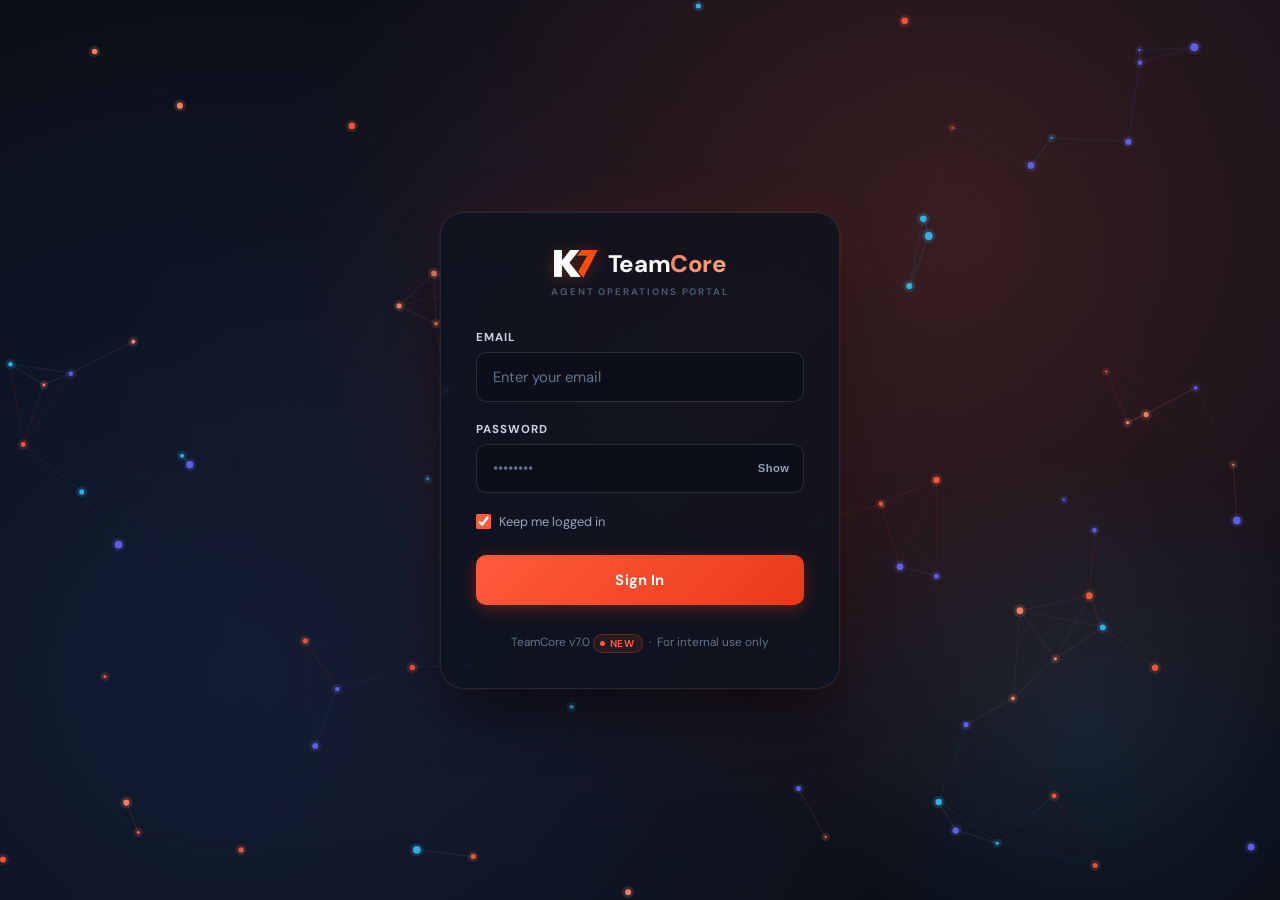
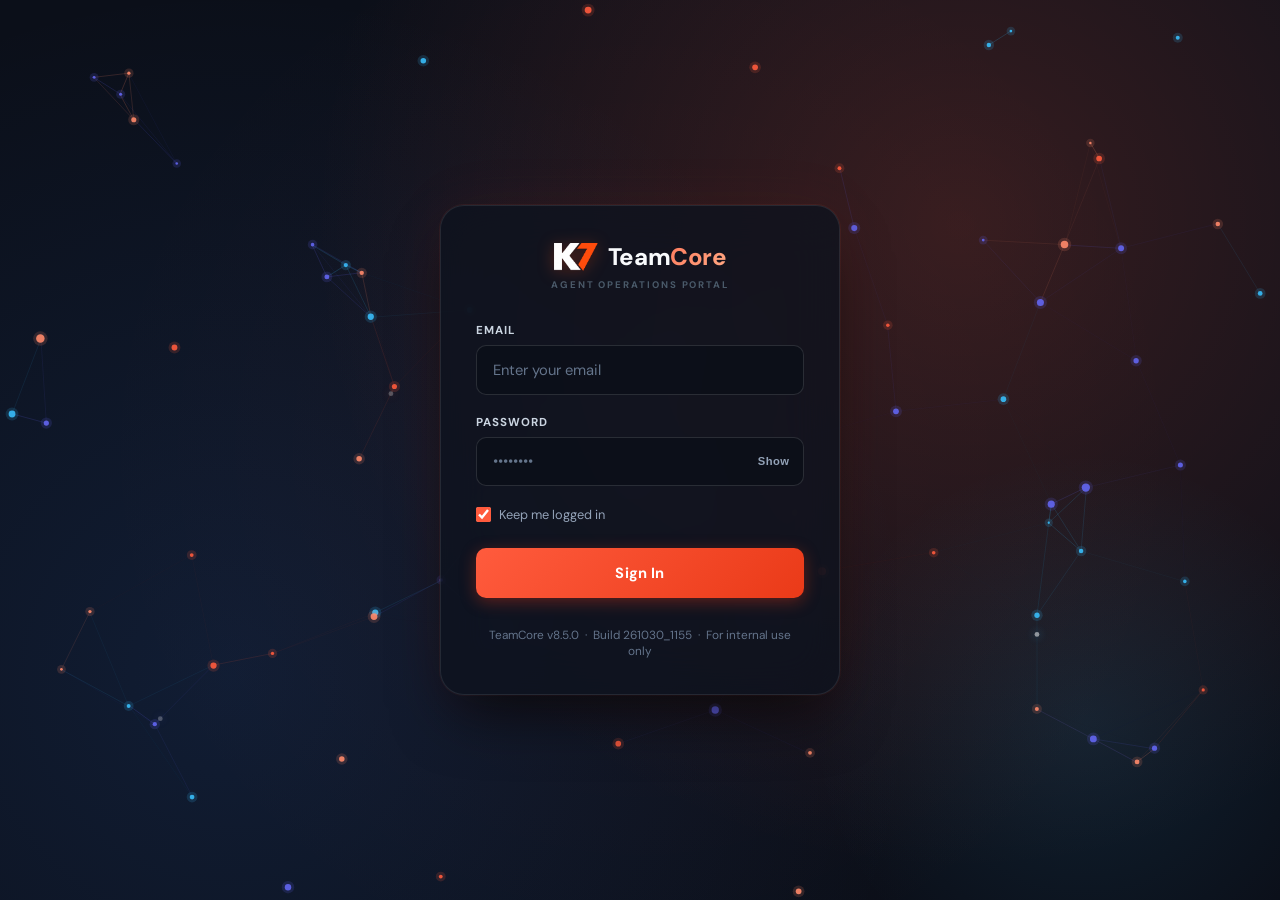
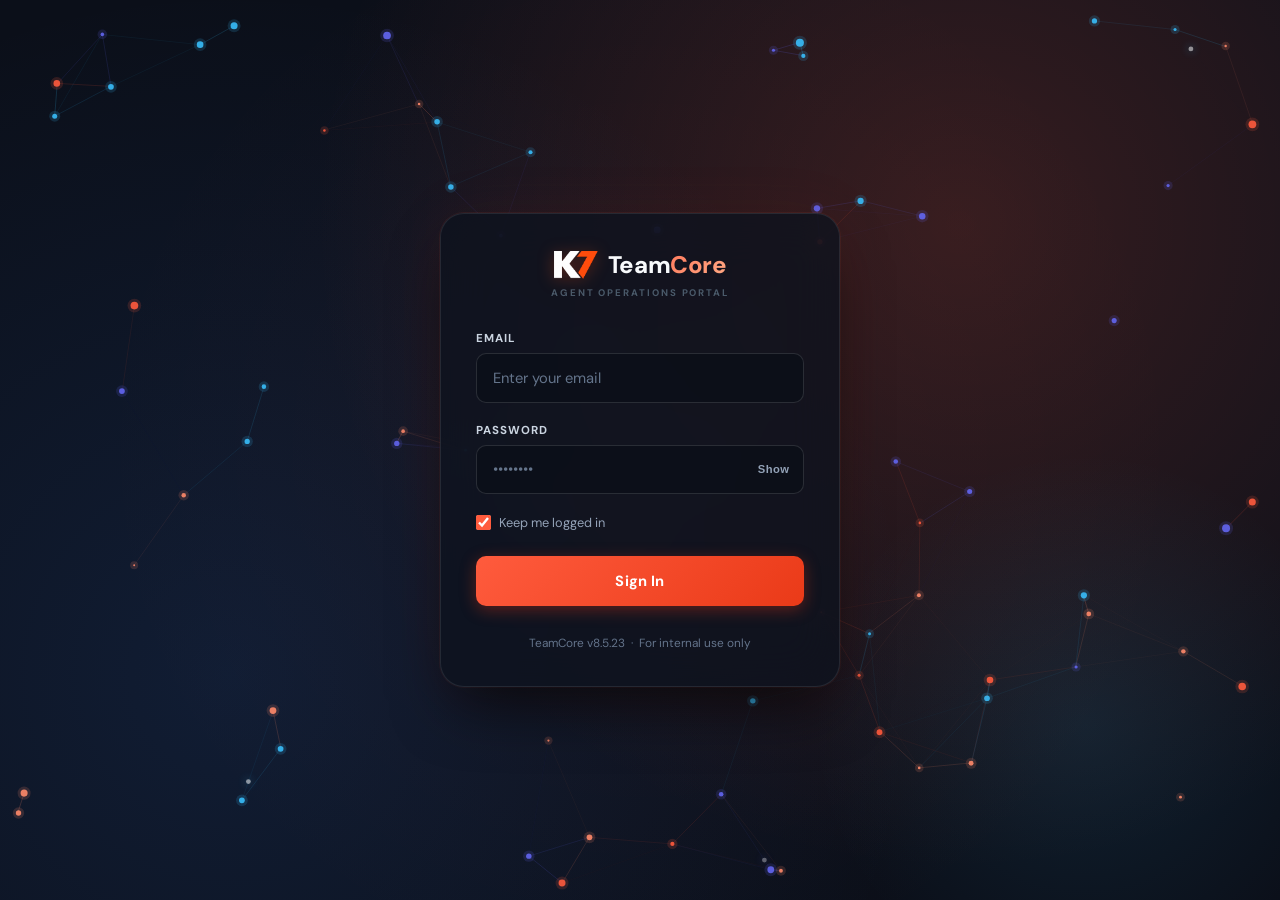
